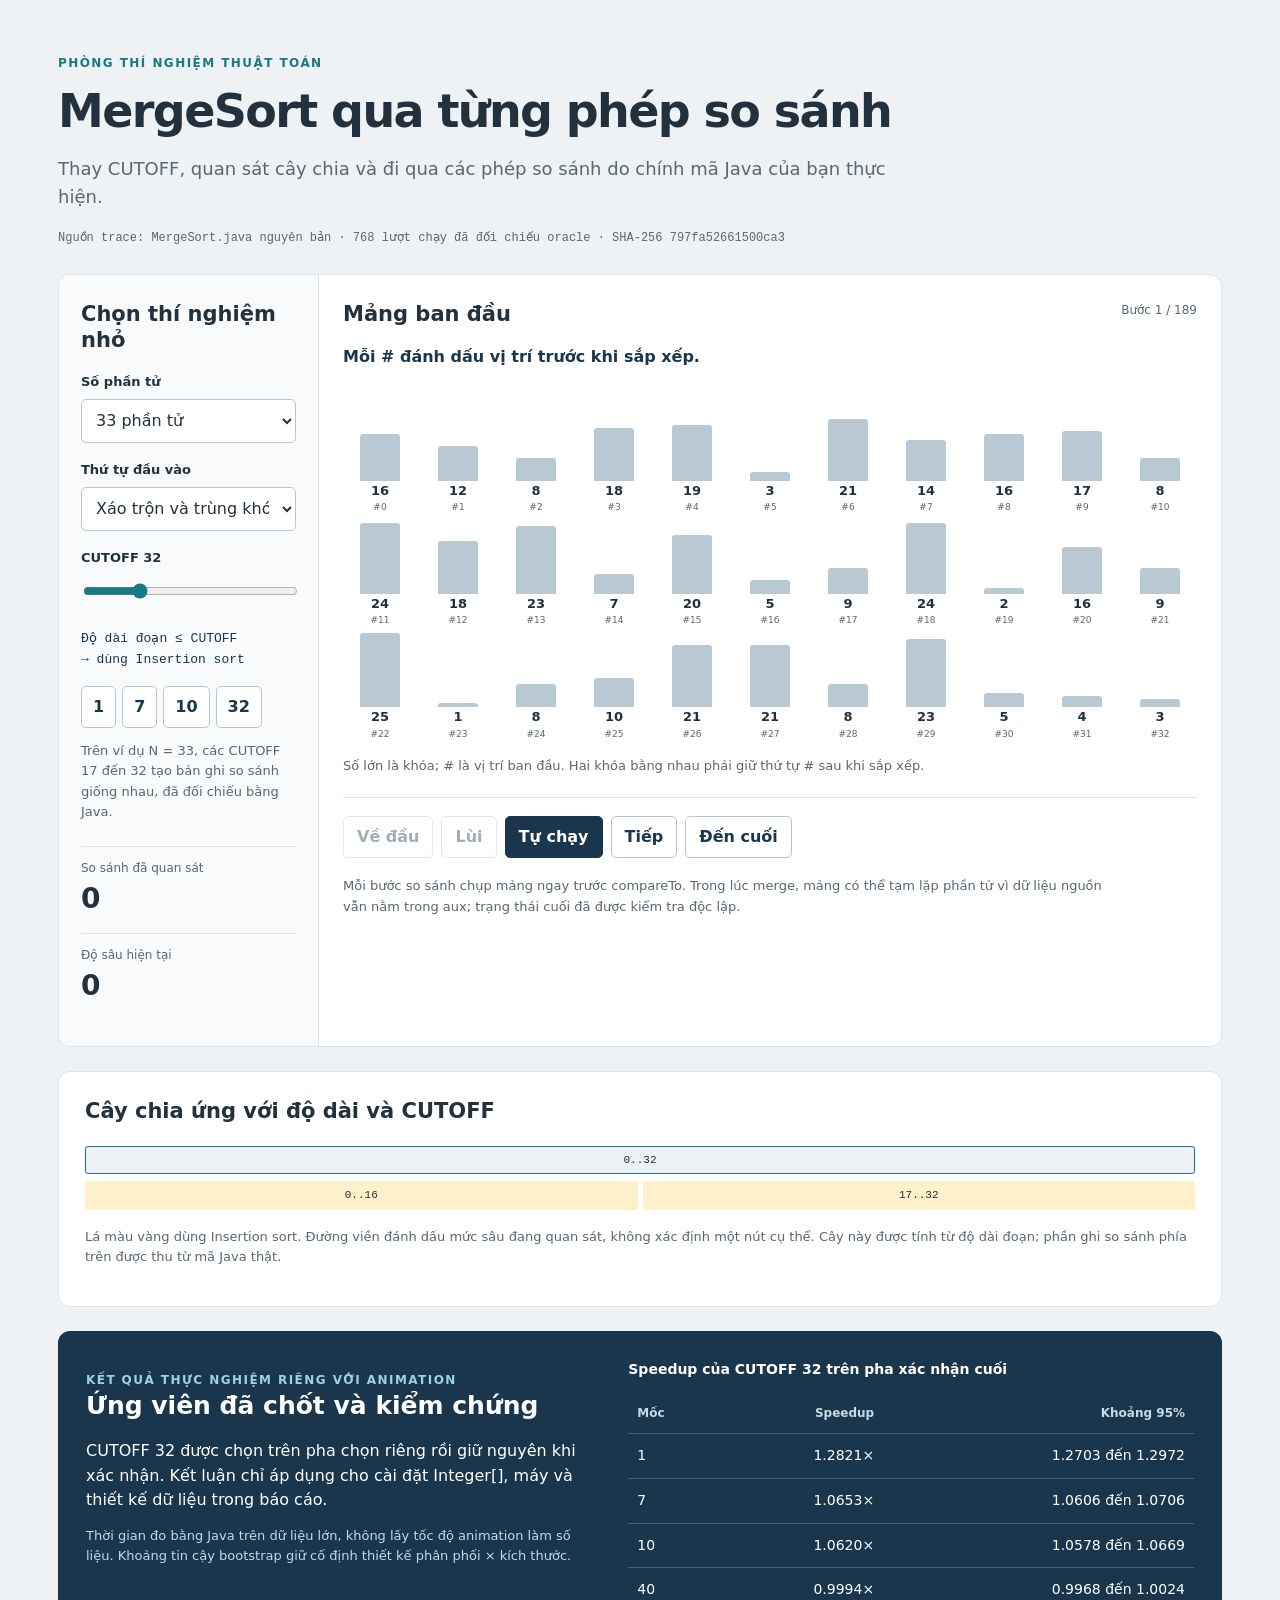
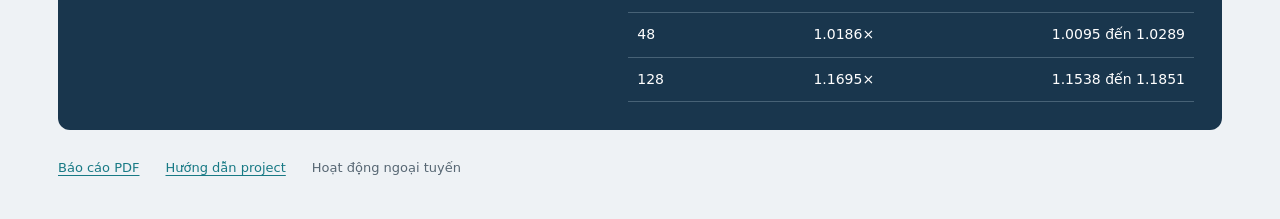
==== demo/index.html @ cd152ede "Submit MergeSort cutoff experiment" ====
<!DOCTYPE html>
<html lang="vi">
<head>
  <meta charset="utf-8">
  <meta name="viewport" content="width=device-width,initial-scale=1">
  <title>MergeSort qua từng phép so sánh</title>
  <link rel="stylesheet" href="style.css">
</head>
<body>
<main>
  <header class="masthead">
    <p class="overline">Phòng thí nghiệm thuật toán</p>
    <h1>MergeSort qua từng phép so sánh</h1>
    <p class="lead">Thay CUTOFF, quan sát cây chia và đi qua các phép so sánh do chính mã Java của bạn thực hiện.</p>
    <p class="source-line">Nguồn trace: MergeSort.java nguyên bản · 768 lượt chạy đã đối chiếu oracle · SHA-256 797fa52661500ca3</p>
  </header>
  <section class="workspace" aria-label="Thực hành thuật toán">
    <aside class="settings">
      <h2>Chọn thí nghiệm nhỏ</h2>
      <label for="size">Số phần tử</label>
      <select id="size"><option value="16">16 phần tử</option><option value="33">33 phần tử</option></select>
      <label for="family">Thứ tự đầu vào</label>
      <select id="family"><option value="mixed">Xáo trộn và trùng khóa</option><option value="ascending">Tăng dần</option><option value="descending">Giảm dần</option></select>
      <label for="threshold">CUTOFF <output id="threshold-label">10</output></label>
      <input id="threshold" type="range" min="1" max="128" step="1" value="10">
      <p class="equation">Độ dài đoạn ≤ CUTOFF<br>→ dùng Insertion sort</p>
      <div class="presets" aria-label="Các mốc đối chiếu">
        <button id="preset-one" type="button">1</button><button id="preset-seven" type="button">7</button><button id="preset-ten" type="button">10</button><button id="preset-result" type="button">32</button>
      </div>
      <p id="alias-note" class="explanation"></p>
      <dl class="counters"><div><dt>So sánh đã quan sát</dt><dd id="comparison-count">0</dd></div><div><dt>Độ sâu hiện tại</dt><dd id="current-depth">0</dd></div></dl>
    </aside>
    <div class="execution">
      <div class="heading-row"><h2 id="phase-name">Mảng ban đầu</h2><span id="step-label"></span></div>
      <p id="comparison-detail" class="comparison" aria-live="polite"></p>
      <div id="numbers" class="numbers" role="img" aria-label="Trạng thái mảng"></div>
      <p class="key-caption">Số lớn là khóa; # là vị trí ban đầu. Hai khóa bằng nhau phải giữ thứ tự # sau khi sắp xếp.</p>
      <nav class="transport" aria-label="Điều khiển các bước">
        <button id="restart" type="button">Về đầu</button><button id="previous" type="button">Lùi</button><button id="autoplay" type="button" class="accent">Tự chạy</button><button id="next" type="button">Tiếp</button><button id="finish" type="button">Đến cuối</button>
      </nav>
      <p class="recording-note">Mỗi bước so sánh chụp mảng ngay trước compareTo. Trong lúc merge, mảng có thể tạm lặp phần tử vì dữ liệu nguồn vẫn nằm trong aux; trạng thái cuối đã được kiểm tra độc lập.</p>
    </div>
  </section>
  <section class="tree-section" aria-labelledby="tree-title">
    <h2 id="tree-title">Cây chia ứng với độ dài và CUTOFF</h2>
    <div id="recursion-tree" class="recursion-tree"></div>
    <p class="explanation">Lá màu vàng dùng Insertion sort. Đường viền đánh dấu mức sâu đang quan sát, không xác định một nút cụ thể. Cây này được tính từ độ dài đoạn; phần ghi so sánh phía trên được thu từ mã Java thật.</p>
  </section>
  <section class="evidence" aria-labelledby="evidence-title">
    <div><p class="overline">Kết quả thực nghiệm riêng với animation</p><h2 id="evidence-title">Ứng viên đã chốt và kiểm chứng</h2><p>CUTOFF 32 được chọn trên pha chọn riêng rồi giữ nguyên khi xác nhận. Kết luận chỉ áp dụng cho cài đặt Integer[], máy và thiết kế dữ liệu trong báo cáo.</p><p class="explanation">Thời gian đo bằng Java trên dữ liệu lớn, không lấy tốc độ animation làm số liệu. Khoảng tin cậy bootstrap giữ cố định thiết kế phân phối × kích thước.</p></div>
    <div class="table-scroll"><table><caption>Speedup của CUTOFF 32 trên pha xác nhận cuối</caption><thead><tr><th>Mốc</th><th>Speedup</th><th>Khoảng 95%</th></tr></thead><tbody><tr><td>1</td><td>1.2821×</td><td>1.2703 đến 1.2972</td></tr><tr><td>7</td><td>1.0653×</td><td>1.0606 đến 1.0706</td></tr><tr><td>10</td><td>1.0620×</td><td>1.0578 đến 1.0669</td></tr><tr><td>40</td><td>0.9994×</td><td>0.9968 đến 1.0024</td></tr><tr><td>48</td><td>1.0186×</td><td>1.0095 đến 1.0289</td></tr><tr><td>128</td><td>1.1695×</td><td>1.1538 đến 1.1851</td></tr></tbody></table></div>
  </section>
  <footer><a href="../report/Cutoff_Study.pdf">Báo cáo PDF</a><a href="../README.md">Hướng dẫn project</a><span>Hoạt động ngoại tuyến</span></footer>
  <noscript>Demo cần JavaScript. Bạn vẫn có thể mở báo cáo PDF qua liên kết phía trên.</noscript>
</main>
<script id="comparison-corpus" type="application/json">{"source":"Unmodified MergeSort with logging Comparable values","cases":[{"id":"mixed-16","family":"mixed","size":16,"aliases":{"1":0,"2":1,"3":1,"4":2,"5":2,"6":2,"7":2,"8":3,"9":3,"10":3,"11":3,"12":3,"13":3,"14":3,"15":3,"16":4,"17":4,"18":4,"19":4,"20":4,"21":4,"22":4,"23":4,"24":4,"25":4,"26":4,"27":4,"28":4,"29":4,"30":4,"31":4,"32":4,"33":4,"34":4,"35":4,"36":4,"37":4,"38":4,"39":4,"40":4,"41":4,"42":4,"43":4,"44":4,"45":4,"46":4,"47":4,"48":4,"49":4,"50":4,"51":4,"52":4,"53":4,"54":4,"55":4,"56":4,"57":4,"58":4,"59":4,"60":4,"61":4,"62":4,"63":4,"64":4,"65":4,"66":4,"67":4,"68":4,"69":4,"70":4,"71":4,"72":4,"73":4,"74":4,"75":4,"76":4,"77":4,"78":4,"79":4,"80":4,"81":4,"82":4,"83":4,"84":4,"85":4,"86":4,"87":4,"88":4,"89":4,"90":4,"91":4,"92":4,"93":4,"94":4,"95":4,"96":4,"97":4,"98":4,"99":4,"100":4,"101":4,"102":4,"103":4,"104":4,"105":4,"106":4,"107":4,"108":4,"109":4,"110":4,"111":4,"112":4,"113":4,"114":4,"115":4,"116":4,"117":4,"118":4,"119":4,"120":4,"121":4,"122":4,"123":4,"124":4,"125":4,"126":4,"127":4,"128":4},"recordings":[[{"type":"initial","phase":"start","depth":0,"count":0,"array":[[25,0],[6,1],[24,2],[10,3],[10,4],[13,5],[3,6],[10,7],[5,8],[8,9],[11,10],[20,11],[16,12],[12,13],[23,14],[7,15]]},{"type":"comparison","phase":"merge","depth":3,"count":1,"left":[6,1],"right":[25,0],"outcome":-1,"array":[[25,0],[6,1],[24,2],[10,3],[10,4],[13,5],[3,6],[10,7],[5,8],[8,9],[11,10],[20,11],[16,12],[12,13],[23,14],[7,15]]},{"type":"comparison","phase":"merge","depth":3,"count":2,"left":[10,3],"right":[24,2],"outcome":-1,"array":[[6,1],[25,0],[24,2],[10,3],[10,4],[13,5],[3,6],[10,7],[5,8],[8,9],[11,10],[20,11],[16,12],[12,13],[23,14],[7,15]]},{"type":"comparison","phase":"merge","depth":2,"count":3,"left":[10,3],"right":[6,1],"outcome":1,"array":[[6,1],[25,0],[10,3],[24,2],[10,4],[13,5],[3,6],[10,7],[5,8],[8,9],[11,10],[20,11],[16,12],[12,13],[23,14],[7,15]]},{"type":"comparison","phase":"merge","depth":2,"count":4,"left":[10,3],"right":[25,0],"outcome":-1,"array":[[6,1],[25,0],[10,3],[24,2],[10,4],[13,5],[3,6],[10,7],[5,8],[8,9],[11,10],[20,11],[16,12],[12,13],[23,14],[7,15]]},{"type":"comparison","phase":"merge","depth":2,"count":5,"left":[24,2],"right":[25,0],"outcome":-1,"array":[[6,1],[10,3],[10,3],[24,2],[10,4],[13,5],[3,6],[10,7],[5,8],[8,9],[11,10],[20,11],[16,12],[12,13],[23,14],[7,15]]},{"type":"comparison","phase":"merge","depth":3,"count":6,"left":[13,5],"right":[10,4],"outcome":1,"array":[[6,1],[10,3],[24,2],[25,0],[10,4],[13,5],[3,6],[10,7],[5,8],[8,9],[11,10],[20,11],[16,12],[12,13],[23,14],[7,15]]},{"type":"comparison","phase":"merge","depth":3,"count":7,"left":[10,7],"right":[3,6],"outcome":1,"array":[[6,1],[10,3],[24,2],[25,0],[10,4],[13,5],[3,6],[10,7],[5,8],[8,9],[11,10],[20,11],[16,12],[12,13],[23,14],[7,15]]},{"type":"comparison","phase":"merge","depth":2,"count":8,"left":[3,6],"right":[10,4],"outcome":-1,"array":[[6,1],[10,3],[24,2],[25,0],[10,4],[13,5],[3,6],[10,7],[5,8],[8,9],[11,10],[20,11],[16,12],[12,13],[23,14],[7,15]]},{"type":"comparison","phase":"merge","depth":2,"count":9,"left":[10,7],"right":[10,4],"outcome":0,"array":[[6,1],[10,3],[24,2],[25,0],[3,6],[13,5],[3,6],[10,7],[5,8],[8,9],[11,10],[20,11],[16,12],[12,13],[23,14],[7,15]]},{"type":"comparison","phase":"merge","depth":2,"count":10,"left":[10,7],"right":[13,5],"outcome":-1,"array":[[6,1],[10,3],[24,2],[25,0],[3,6],[10,4],[3,6],[10,7],[5,8],[8,9],[11,10],[20,11],[16,12],[12,13],[23,14],[7,15]]},{"type":"comparison","phase":"merge","depth":1,"count":11,"left":[3,6],"right":[6,1],"outcome":-1,"array":[[6,1],[10,3],[24,2],[25,0],[3,6],[10,4],[10,7],[13,5],[5,8],[8,9],[11,10],[20,11],[16,12],[12,13],[23,14],[7,15]]},{"type":"comparison","phase":"merge","depth":1,"count":12,"left":[10,4],"right":[6,1],"outcome":1,"array":[[3,6],[10,3],[24,2],[25,0],[3,6],[10,4],[10,7],[13,5],[5,8],[8,9],[11,10],[20,11],[16,12],[12,13],[23,14],[7,15]]},{"type":"comparison","phase":"merge","depth":1,"count":13,"left":[10,4],"right":[10,3],"outcome":0,"array":[[3,6],[6,1],[24,2],[25,0],[3,6],[10,4],[10,7],[13,5],[5,8],[8,9],[11,10],[20,11],[16,12],[12,13],[23,14],[7,15]]},{"type":"comparison","phase":"merge","depth":1,"count":14,"left":[10,4],"right":[24,2],"outcome":-1,"array":[[3,6],[6,1],[10,3],[25,0],[3,6],[10,4],[10,7],[13,5],[5,8],[8,9],[11,10],[20,11],[16,12],[12,13],[23,14],[7,15]]},{"type":"comparison","phase":"merge","depth":1,"count":15,"left":[10,7],"right":[24,2],"outcome":-1,"array":[[3,6],[6,1],[10,3],[10,4],[3,6],[10,4],[10,7],[13,5],[5,8],[8,9],[11,10],[20,11],[16,12],[12,13],[23,14],[7,15]]},{"type":"comparison","phase":"merge","depth":1,"count":16,"left":[13,5],"right":[24,2],"outcome":-1,"array":[[3,6],[6,1],[10,3],[10,4],[10,7],[10,4],[10,7],[13,5],[5,8],[8,9],[11,10],[20,11],[16,12],[12,13],[23,14],[7,15]]},{"type":"comparison","phase":"merge","depth":3,"count":17,"left":[8,9],"right":[5,8],"outcome":1,"array":[[3,6],[6,1],[10,3],[10,4],[10,7],[13,5],[24,2],[25,0],[5,8],[8,9],[11,10],[20,11],[16,12],[12,13],[23,14],[7,15]]},{"type":"comparison","phase":"merge","depth":3,"count":18,"left":[20,11],"right":[11,10],"outcome":1,"array":[[3,6],[6,1],[10,3],[10,4],[10,7],[13,5],[24,2],[25,0],[5,8],[8,9],[11,10],[20,11],[16,12],[12,13],[23,14],[7,15]]},{"type":"comparison","phase":"merge","depth":2,"count":19,"left":[11,10],"right":[5,8],"outcome":1,"array":[[3,6],[6,1],[10,3],[10,4],[10,7],[13,5],[24,2],[25,0],[5,8],[8,9],[11,10],[20,11],[16,12],[12,13],[23,14],[7,15]]},{"type":"comparison","phase":"merge","depth":2,"count":20,"left":[11,10],"right":[8,9],"outcome":1,"array":[[3,6],[6,1],[10,3],[10,4],[10,7],[13,5],[24,2],[25,0],[5,8],[8,9],[11,10],[20,11],[16,12],[12,13],[23,14],[7,15]]},{"type":"comparison","phase":"merge","depth":3,"count":21,"left":[12,13],"right":[16,12],"outcome":-1,"array":[[3,6],[6,1],[10,3],[10,4],[10,7],[13,5],[24,2],[25,0],[5,8],[8,9],[11,10],[20,11],[16,12],[12,13],[23,14],[7,15]]},{"type":"comparison","phase":"merge","depth":3,"count":22,"left":[7,15],"right":[23,14],"outcome":-1,"array":[[3,6],[6,1],[10,3],[10,4],[10,7],[13,5],[24,2],[25,0],[5,8],[8,9],[11,10],[20,11],[12,13],[16,12],[23,14],[7,15]]},{"type":"comparison","phase":"merge","depth":2,"count":23,"left":[7,15],"right":[12,13],"outcome":-1,"array":[[3,6],[6,1],[10,3],[10,4],[10,7],[13,5],[24,2],[25,0],[5,8],[8,9],[11,10],[20,11],[12,13],[16,12],[7,15],[23,14]]},{"type":"comparison","phase":"merge","depth":2,"count":24,"left":[23,14],"right":[12,13],"outcome":1,"array":[[3,6],[6,1],[10,3],[10,4],[10,7],[13,5],[24,2],[25,0],[5,8],[8,9],[11,10],[20,11],[7,15],[16,12],[7,15],[23,14]]},{"type":"comparison","phase":"merge","depth":2,"count":25,"left":[23,14],"right":[16,12],"outcome":1,"array":[[3,6],[6,1],[10,3],[10,4],[10,7],[13,5],[24,2],[25,0],[5,8],[8,9],[11,10],[20,11],[7,15],[12,13],[7,15],[23,14]]},{"type":"comparison","phase":"merge","depth":1,"count":26,"left":[7,15],"right":[5,8],"outcome":1,"array":[[3,6],[6,1],[10,3],[10,4],[10,7],[13,5],[24,2],[25,0],[5,8],[8,9],[11,10],[20,11],[7,15],[12,13],[16,12],[23,14]]},{"type":"comparison","phase":"merge","depth":1,"count":27,"left":[7,15],"right":[8,9],"outcome":-1,"array":[[3,6],[6,1],[10,3],[10,4],[10,7],[13,5],[24,2],[25,0],[5,8],[8,9],[11,10],[20,11],[7,15],[12,13],[16,12],[23,14]]},{"type":"comparison","phase":"merge","depth":1,"count":28,"left":[12,13],"right":[8,9],"outcome":1,"array":[[3,6],[6,1],[10,3],[10,4],[10,7],[13,5],[24,2],[25,0],[5,8],[7,15],[11,10],[20,11],[7,15],[12,13],[16,12],[23,14]]},{"type":"comparison","phase":"merge","depth":1,"count":29,"left":[12,13],"right":[11,10],"outcome":1,"array":[[3,6],[6,1],[10,3],[10,4],[10,7],[13,5],[24,2],[25,0],[5,8],[7,15],[8,9],[20,11],[7,15],[12,13],[16,12],[23,14]]},{"type":"comparison","phase":"merge","depth":1,"count":30,"left":[12,13],"right":[20,11],"outcome":-1,"array":[[3,6],[6,1],[10,3],[10,4],[10,7],[13,5],[24,2],[25,0],[5,8],[7,15],[8,9],[11,10],[7,15],[12,13],[16,12],[23,14]]},{"type":"comparison","phase":"merge","depth":1,"count":31,"left":[16,12],"right":[20,11],"outcome":-1,"array":[[3,6],[6,1],[10,3],[10,4],[10,7],[13,5],[24,2],[25,0],[5,8],[7,15],[8,9],[11,10],[12,13],[12,13],[16,12],[23,14]]},{"type":"comparison","phase":"merge","depth":1,"count":32,"left":[23,14],"right":[20,11],"outcome":1,"array":[[3,6],[6,1],[10,3],[10,4],[10,7],[13,5],[24,2],[25,0],[5,8],[7,15],[8,9],[11,10],[12,13],[16,12],[16,12],[23,14]]},{"type":"comparison","phase":"merge","depth":0,"count":33,"left":[5,8],"right":[3,6],"outcome":1,"array":[[3,6],[6,1],[10,3],[10,4],[10,7],[13,5],[24,2],[25,0],[5,8],[7,15],[8,9],[11,10],[12,13],[16,12],[20,11],[23,14]]},{"type":"comparison","phase":"merge","depth":0,"count":34,"left":[5,8],"right":[6,1],"outcome":-1,"array":[[3,6],[6,1],[10,3],[10,4],[10,7],[13,5],[24,2],[25,0],[5,8],[7,15],[8,9],[11,10],[12,13],[16,12],[20,11],[23,14]]},{"type":"comparison","phase":"merge","depth":0,"count":35,"left":[7,15],"right":[6,1],"outcome":1,"array":[[3,6],[5,8],[10,3],[10,4],[10,7],[13,5],[24,2],[25,0],[5,8],[7,15],[8,9],[11,10],[12,13],[16,12],[20,11],[23,14]]},{"type":"comparison","phase":"merge","depth":0,"count":36,"left":[7,15],"right":[10,3],"outcome":-1,"array":[[3,6],[5,8],[6,1],[10,4],[10,7],[13,5],[24,2],[25,0],[5,8],[7,15],[8,9],[11,10],[12,13],[16,12],[20,11],[23,14]]},{"type":"comparison","phase":"merge","depth":0,"count":37,"left":[8,9],"right":[10,3],"outcome":-1,"array":[[3,6],[5,8],[6,1],[7,15],[10,7],[13,5],[24,2],[25,0],[5,8],[7,15],[8,9],[11,10],[12,13],[16,12],[20,11],[23,14]]},{"type":"comparison","phase":"merge","depth":0,"count":38,"left":[11,10],"right":[10,3],"outcome":1,"array":[[3,6],[5,8],[6,1],[7,15],[8,9],[13,5],[24,2],[25,0],[5,8],[7,15],[8,9],[11,10],[12,13],[16,12],[20,11],[23,14]]},{"type":"comparison","phase":"merge","depth":0,"count":39,"left":[11,10],"right":[10,4],"outcome":1,"array":[[3,6],[5,8],[6,1],[7,15],[8,9],[10,3],[24,2],[25,0],[5,8],[7,15],[8,9],[11,10],[12,13],[16,12],[20,11],[23,14]]},{"type":"comparison","phase":"merge","depth":0,"count":40,"left":[11,10],"right":[10,7],"outcome":1,"array":[[3,6],[5,8],[6,1],[7,15],[8,9],[10,3],[10,4],[25,0],[5,8],[7,15],[8,9],[11,10],[12,13],[16,12],[20,11],[23,14]]},{"type":"comparison","phase":"merge","depth":0,"count":41,"left":[11,10],"right":[13,5],"outcome":-1,"array":[[3,6],[5,8],[6,1],[7,15],[8,9],[10,3],[10,4],[10,7],[5,8],[7,15],[8,9],[11,10],[12,13],[16,12],[20,11],[23,14]]},{"type":"comparison","phase":"merge","depth":0,"count":42,"left":[12,13],"right":[13,5],"outcome":-1,"array":[[3,6],[5,8],[6,1],[7,15],[8,9],[10,3],[10,4],[10,7],[11,10],[7,15],[8,9],[11,10],[12,13],[16,12],[20,11],[23,14]]},{"type":"comparison","phase":"merge","depth":0,"count":43,"left":[16,12],"right":[13,5],"outcome":1,"array":[[3,6],[5,8],[6,1],[7,15],[8,9],[10,3],[10,4],[10,7],[11,10],[12,13],[8,9],[11,10],[12,13],[16,12],[20,11],[23,14]]},{"type":"comparison","phase":"merge","depth":0,"count":44,"left":[16,12],"right":[24,2],"outcome":-1,"array":[[3,6],[5,8],[6,1],[7,15],[8,9],[10,3],[10,4],[10,7],[11,10],[12,13],[13,5],[11,10],[12,13],[16,12],[20,11],[23,14]]},{"type":"comparison","phase":"merge","depth":0,"count":45,"left":[20,11],"right":[24,2],"outcome":-1,"array":[[3,6],[5,8],[6,1],[7,15],[8,9],[10,3],[10,4],[10,7],[11,10],[12,13],[13,5],[16,12],[12,13],[16,12],[20,11],[23,14]]},{"type":"comparison","phase":"merge","depth":0,"count":46,"left":[23,14],"right":[24,2],"outcome":-1,"array":[[3,6],[5,8],[6,1],[7,15],[8,9],[10,3],[10,4],[10,7],[11,10],[12,13],[13,5],[16,12],[20,11],[16,12],[20,11],[23,14]]},{"type":"complete","phase":"done","depth":0,"count":46,"array":[[3,6],[5,8],[6,1],[7,15],[8,9],[10,3],[10,4],[10,7],[11,10],[12,13],[13,5],[16,12],[20,11],[23,14],[24,2],[25,0]]}],[{"type":"initial","phase":"start","depth":0,"count":0,"array":[[25,0],[6,1],[24,2],[10,3],[10,4],[13,5],[3,6],[10,7],[5,8],[8,9],[11,10],[20,11],[16,12],[12,13],[23,14],[7,15]]},{"type":"comparison","phase":"insert","depth":3,"count":1,"left":[6,1],"right":[25,0],"outcome":-1,"array":[[25,0],[6,1],[24,2],[10,3],[10,4],[13,5],[3,6],[10,7],[5,8],[8,9],[11,10],[20,11],[16,12],[12,13],[23,14],[7,15]]},{"type":"comparison","phase":"insert","depth":3,"count":2,"left":[10,3],"right":[24,2],"outcome":-1,"array":[[6,1],[25,0],[24,2],[10,3],[10,4],[13,5],[3,6],[10,7],[5,8],[8,9],[11,10],[20,11],[16,12],[12,13],[23,14],[7,15]]},{"type":"comparison","phase":"merge","depth":2,"count":3,"left":[10,3],"right":[6,1],"outcome":1,"array":[[6,1],[25,0],[10,3],[24,2],[10,4],[13,5],[3,6],[10,7],[5,8],[8,9],[11,10],[20,11],[16,12],[12,13],[23,14],[7,15]]},{"type":"comparison","phase":"merge","depth":2,"count":4,"left":[10,3],"right":[25,0],"outcome":-1,"array":[[6,1],[25,0],[10,3],[24,2],[10,4],[13,5],[3,6],[10,7],[5,8],[8,9],[11,10],[20,11],[16,12],[12,13],[23,14],[7,15]]},{"type":"comparison","phase":"merge","depth":2,"count":5,"left":[24,2],"right":[25,0],"outcome":-1,"array":[[6,1],[10,3],[10,3],[24,2],[10,4],[13,5],[3,6],[10,7],[5,8],[8,9],[11,10],[20,11],[16,12],[12,13],[23,14],[7,15]]},{"type":"comparison","phase":"insert","depth":3,"count":6,"left":[13,5],"right":[10,4],"outcome":1,"array":[[6,1],[10,3],[24,2],[25,0],[10,4],[13,5],[3,6],[10,7],[5,8],[8,9],[11,10],[20,11],[16,12],[12,13],[23,14],[7,15]]},{"type":"comparison","phase":"insert","depth":3,"count":7,"left":[10,7],"right":[3,6],"outcome":1,"array":[[6,1],[10,3],[24,2],[25,0],[10,4],[13,5],[3,6],[10,7],[5,8],[8,9],[11,10],[20,11],[16,12],[12,13],[23,14],[7,15]]},{"type":"comparison","phase":"merge","depth":2,"count":8,"left":[3,6],"right":[10,4],"outcome":-1,"array":[[6,1],[10,3],[24,2],[25,0],[10,4],[13,5],[3,6],[10,7],[5,8],[8,9],[11,10],[20,11],[16,12],[12,13],[23,14],[7,15]]},{"type":"comparison","phase":"merge","depth":2,"count":9,"left":[10,7],"right":[10,4],"outcome":0,"array":[[6,1],[10,3],[24,2],[25,0],[3,6],[13,5],[3,6],[10,7],[5,8],[8,9],[11,10],[20,11],[16,12],[12,13],[23,14],[7,15]]},{"type":"comparison","phase":"merge","depth":2,"count":10,"left":[10,7],"right":[13,5],"outcome":-1,"array":[[6,1],[10,3],[24,2],[25,0],[3,6],[10,4],[3,6],[10,7],[5,8],[8,9],[11,10],[20,11],[16,12],[12,13],[23,14],[7,15]]},{"type":"comparison","phase":"merge","depth":1,"count":11,"left":[3,6],"right":[6,1],"outcome":-1,"array":[[6,1],[10,3],[24,2],[25,0],[3,6],[10,4],[10,7],[13,5],[5,8],[8,9],[11,10],[20,11],[16,12],[12,13],[23,14],[7,15]]},{"type":"comparison","phase":"merge","depth":1,"count":12,"left":[10,4],"right":[6,1],"outcome":1,"array":[[3,6],[10,3],[24,2],[25,0],[3,6],[10,4],[10,7],[13,5],[5,8],[8,9],[11,10],[20,11],[16,12],[12,13],[23,14],[7,15]]},{"type":"comparison","phase":"merge","depth":1,"count":13,"left":[10,4],"right":[10,3],"outcome":0,"array":[[3,6],[6,1],[24,2],[25,0],[3,6],[10,4],[10,7],[13,5],[5,8],[8,9],[11,10],[20,11],[16,12],[12,13],[23,14],[7,15]]},{"type":"comparison","phase":"merge","depth":1,"count":14,"left":[10,4],"right":[24,2],"outcome":-1,"array":[[3,6],[6,1],[10,3],[25,0],[3,6],[10,4],[10,7],[13,5],[5,8],[8,9],[11,10],[20,11],[16,12],[12,13],[23,14],[7,15]]},{"type":"comparison","phase":"merge","depth":1,"count":15,"left":[10,7],"right":[24,2],"outcome":-1,"array":[[3,6],[6,1],[10,3],[10,4],[3,6],[10,4],[10,7],[13,5],[5,8],[8,9],[11,10],[20,11],[16,12],[12,13],[23,14],[7,15]]},{"type":"comparison","phase":"merge","depth":1,"count":16,"left":[13,5],"right":[24,2],"outcome":-1,"array":[[3,6],[6,1],[10,3],[10,4],[10,7],[10,4],[10,7],[13,5],[5,8],[8,9],[11,10],[20,11],[16,12],[12,13],[23,14],[7,15]]},{"type":"comparison","phase":"insert","depth":3,"count":17,"left":[8,9],"right":[5,8],"outcome":1,"array":[[3,6],[6,1],[10,3],[10,4],[10,7],[13,5],[24,2],[25,0],[5,8],[8,9],[11,10],[20,11],[16,12],[12,13],[23,14],[7,15]]},{"type":"comparison","phase":"insert","depth":3,"count":18,"left":[20,11],"right":[11,10],"outcome":1,"array":[[3,6],[6,1],[10,3],[10,4],[10,7],[13,5],[24,2],[25,0],[5,8],[8,9],[11,10],[20,11],[16,12],[12,13],[23,14],[7,15]]},{"type":"comparison","phase":"merge","depth":2,"count":19,"left":[11,10],"right":[5,8],"outcome":1,"array":[[3,6],[6,1],[10,3],[10,4],[10,7],[13,5],[24,2],[25,0],[5,8],[8,9],[11,10],[20,11],[16,12],[12,13],[23,14],[7,15]]},{"type":"comparison","phase":"merge","depth":2,"count":20,"left":[11,10],"right":[8,9],"outcome":1,"array":[[3,6],[6,1],[10,3],[10,4],[10,7],[13,5],[24,2],[25,0],[5,8],[8,9],[11,10],[20,11],[16,12],[12,13],[23,14],[7,15]]},{"type":"comparison","phase":"insert","depth":3,"count":21,"left":[12,13],"right":[16,12],"outcome":-1,"array":[[3,6],[6,1],[10,3],[10,4],[10,7],[13,5],[24,2],[25,0],[5,8],[8,9],[11,10],[20,11],[16,12],[12,13],[23,14],[7,15]]},{"type":"comparison","phase":"insert","depth":3,"count":22,"left":[7,15],"right":[23,14],"outcome":-1,"array":[[3,6],[6,1],[10,3],[10,4],[10,7],[13,5],[24,2],[25,0],[5,8],[8,9],[11,10],[20,11],[12,13],[16,12],[23,14],[7,15]]},{"type":"comparison","phase":"merge","depth":2,"count":23,"left":[7,15],"right":[12,13],"outcome":-1,"array":[[3,6],[6,1],[10,3],[10,4],[10,7],[13,5],[24,2],[25,0],[5,8],[8,9],[11,10],[20,11],[12,13],[16,12],[7,15],[23,14]]},{"type":"comparison","phase":"merge","depth":2,"count":24,"left":[23,14],"right":[12,13],"outcome":1,"array":[[3,6],[6,1],[10,3],[10,4],[10,7],[13,5],[24,2],[25,0],[5,8],[8,9],[11,10],[20,11],[7,15],[16,12],[7,15],[23,14]]},{"type":"comparison","phase":"merge","depth":2,"count":25,"left":[23,14],"right":[16,12],"outcome":1,"array":[[3,6],[6,1],[10,3],[10,4],[10,7],[13,5],[24,2],[25,0],[5,8],[8,9],[11,10],[20,11],[7,15],[12,13],[7,15],[23,14]]},{"type":"comparison","phase":"merge","depth":1,"count":26,"left":[7,15],"right":[5,8],"outcome":1,"array":[[3,6],[6,1],[10,3],[10,4],[10,7],[13,5],[24,2],[25,0],[5,8],[8,9],[11,10],[20,11],[7,15],[12,13],[16,12],[23,14]]},{"type":"comparison","phase":"merge","depth":1,"count":27,"left":[7,15],"right":[8,9],"outcome":-1,"array":[[3,6],[6,1],[10,3],[10,4],[10,7],[13,5],[24,2],[25,0],[5,8],[8,9],[11,10],[20,11],[7,15],[12,13],[16,12],[23,14]]},{"type":"comparison","phase":"merge","depth":1,"count":28,"left":[12,13],"right":[8,9],"outcome":1,"array":[[3,6],[6,1],[10,3],[10,4],[10,7],[13,5],[24,2],[25,0],[5,8],[7,15],[11,10],[20,11],[7,15],[12,13],[16,12],[23,14]]},{"type":"comparison","phase":"merge","depth":1,"count":29,"left":[12,13],"right":[11,10],"outcome":1,"array":[[3,6],[6,1],[10,3],[10,4],[10,7],[13,5],[24,2],[25,0],[5,8],[7,15],[8,9],[20,11],[7,15],[12,13],[16,12],[23,14]]},{"type":"comparison","phase":"merge","depth":1,"count":30,"left":[12,13],"right":[20,11],"outcome":-1,"array":[[3,6],[6,1],[10,3],[10,4],[10,7],[13,5],[24,2],[25,0],[5,8],[7,15],[8,9],[11,10],[7,15],[12,13],[16,12],[23,14]]},{"type":"comparison","phase":"merge","depth":1,"count":31,"left":[16,12],"right":[20,11],"outcome":-1,"array":[[3,6],[6,1],[10,3],[10,4],[10,7],[13,5],[24,2],[25,0],[5,8],[7,15],[8,9],[11,10],[12,13],[12,13],[16,12],[23,14]]},{"type":"comparison","phase":"merge","depth":1,"count":32,"left":[23,14],"right":[20,11],"outcome":1,"array":[[3,6],[6,1],[10,3],[10,4],[10,7],[13,5],[24,2],[25,0],[5,8],[7,15],[8,9],[11,10],[12,13],[16,12],[16,12],[23,14]]},{"type":"comparison","phase":"merge","depth":0,"count":33,"left":[5,8],"right":[3,6],"outcome":1,"array":[[3,6],[6,1],[10,3],[10,4],[10,7],[13,5],[24,2],[25,0],[5,8],[7,15],[8,9],[11,10],[12,13],[16,12],[20,11],[23,14]]},{"type":"comparison","phase":"merge","depth":0,"count":34,"left":[5,8],"right":[6,1],"outcome":-1,"array":[[3,6],[6,1],[10,3],[10,4],[10,7],[13,5],[24,2],[25,0],[5,8],[7,15],[8,9],[11,10],[12,13],[16,12],[20,11],[23,14]]},{"type":"comparison","phase":"merge","depth":0,"count":35,"left":[7,15],"right":[6,1],"outcome":1,"array":[[3,6],[5,8],[10,3],[10,4],[10,7],[13,5],[24,2],[25,0],[5,8],[7,15],[8,9],[11,10],[12,13],[16,12],[20,11],[23,14]]},{"type":"comparison","phase":"merge","depth":0,"count":36,"left":[7,15],"right":[10,3],"outcome":-1,"array":[[3,6],[5,8],[6,1],[10,4],[10,7],[13,5],[24,2],[25,0],[5,8],[7,15],[8,9],[11,10],[12,13],[16,12],[20,11],[23,14]]},{"type":"comparison","phase":"merge","depth":0,"count":37,"left":[8,9],"right":[10,3],"outcome":-1,"array":[[3,6],[5,8],[6,1],[7,15],[10,7],[13,5],[24,2],[25,0],[5,8],[7,15],[8,9],[11,10],[12,13],[16,12],[20,11],[23,14]]},{"type":"comparison","phase":"merge","depth":0,"count":38,"left":[11,10],"right":[10,3],"outcome":1,"array":[[3,6],[5,8],[6,1],[7,15],[8,9],[13,5],[24,2],[25,0],[5,8],[7,15],[8,9],[11,10],[12,13],[16,12],[20,11],[23,14]]},{"type":"comparison","phase":"merge","depth":0,"count":39,"left":[11,10],"right":[10,4],"outcome":1,"array":[[3,6],[5,8],[6,1],[7,15],[8,9],[10,3],[24,2],[25,0],[5,8],[7,15],[8,9],[11,10],[12,13],[16,12],[20,11],[23,14]]},{"type":"comparison","phase":"merge","depth":0,"count":40,"left":[11,10],"right":[10,7],"outcome":1,"array":[[3,6],[5,8],[6,1],[7,15],[8,9],[10,3],[10,4],[25,0],[5,8],[7,15],[8,9],[11,10],[12,13],[16,12],[20,11],[23,14]]},{"type":"comparison","phase":"merge","depth":0,"count":41,"left":[11,10],"right":[13,5],"outcome":-1,"array":[[3,6],[5,8],[6,1],[7,15],[8,9],[10,3],[10,4],[10,7],[5,8],[7,15],[8,9],[11,10],[12,13],[16,12],[20,11],[23,14]]},{"type":"comparison","phase":"merge","depth":0,"count":42,"left":[12,13],"right":[13,5],"outcome":-1,"array":[[3,6],[5,8],[6,1],[7,15],[8,9],[10,3],[10,4],[10,7],[11,10],[7,15],[8,9],[11,10],[12,13],[16,12],[20,11],[23,14]]},{"type":"comparison","phase":"merge","depth":0,"count":43,"left":[16,12],"right":[13,5],"outcome":1,"array":[[3,6],[5,8],[6,1],[7,15],[8,9],[10,3],[10,4],[10,7],[11,10],[12,13],[8,9],[11,10],[12,13],[16,12],[20,11],[23,14]]},{"type":"comparison","phase":"merge","depth":0,"count":44,"left":[16,12],"right":[24,2],"outcome":-1,"array":[[3,6],[5,8],[6,1],[7,15],[8,9],[10,3],[10,4],[10,7],[11,10],[12,13],[13,5],[11,10],[12,13],[16,12],[20,11],[23,14]]},{"type":"comparison","phase":"merge","depth":0,"count":45,"left":[20,11],"right":[24,2],"outcome":-1,"array":[[3,6],[5,8],[6,1],[7,15],[8,9],[10,3],[10,4],[10,7],[11,10],[12,13],[13,5],[16,12],[12,13],[16,12],[20,11],[23,14]]},{"type":"comparison","phase":"merge","depth":0,"count":46,"left":[23,14],"right":[24,2],"outcome":-1,"array":[[3,6],[5,8],[6,1],[7,15],[8,9],[10,3],[10,4],[10,7],[11,10],[12,13],[13,5],[16,12],[20,11],[16,12],[20,11],[23,14]]},{"type":"complete","phase":"done","depth":0,"count":46,"array":[[3,6],[5,8],[6,1],[7,15],[8,9],[10,3],[10,4],[10,7],[11,10],[12,13],[13,5],[16,12],[20,11],[23,14],[24,2],[25,0]]}],[{"type":"initial","phase":"start","depth":0,"count":0,"array":[[25,0],[6,1],[24,2],[10,3],[10,4],[13,5],[3,6],[10,7],[5,8],[8,9],[11,10],[20,11],[16,12],[12,13],[23,14],[7,15]]},{"type":"comparison","phase":"insert","depth":2,"count":1,"left":[6,1],"right":[25,0],"outcome":-1,"array":[[25,0],[6,1],[24,2],[10,3],[10,4],[13,5],[3,6],[10,7],[5,8],[8,9],[11,10],[20,11],[16,12],[12,13],[23,14],[7,15]]},{"type":"comparison","phase":"insert","depth":2,"count":2,"left":[24,2],"right":[25,0],"outcome":-1,"array":[[6,1],[25,0],[24,2],[10,3],[10,4],[13,5],[3,6],[10,7],[5,8],[8,9],[11,10],[20,11],[16,12],[12,13],[23,14],[7,15]]},{"type":"comparison","phase":"insert","depth":2,"count":3,"left":[24,2],"right":[6,1],"outcome":1,"array":[[6,1],[24,2],[25,0],[10,3],[10,4],[13,5],[3,6],[10,7],[5,8],[8,9],[11,10],[20,11],[16,12],[12,13],[23,14],[7,15]]},{"type":"comparison","phase":"insert","depth":2,"count":4,"left":[10,3],"right":[25,0],"outcome":-1,"array":[[6,1],[24,2],[25,0],[10,3],[10,4],[13,5],[3,6],[10,7],[5,8],[8,9],[11,10],[20,11],[16,12],[12,13],[23,14],[7,15]]},{"type":"comparison","phase":"insert","depth":2,"count":5,"left":[10,3],"right":[24,2],"outcome":-1,"array":[[6,1],[24,2],[10,3],[25,0],[10,4],[13,5],[3,6],[10,7],[5,8],[8,9],[11,10],[20,11],[16,12],[12,13],[23,14],[7,15]]},{"type":"comparison","phase":"insert","depth":2,"count":6,"left":[10,3],"right":[6,1],"outcome":1,"array":[[6,1],[10,3],[24,2],[25,0],[10,4],[13,5],[3,6],[10,7],[5,8],[8,9],[11,10],[20,11],[16,12],[12,13],[23,14],[7,15]]},{"type":"comparison","phase":"insert","depth":2,"count":7,"left":[13,5],"right":[10,4],"outcome":1,"array":[[6,1],[10,3],[24,2],[25,0],[10,4],[13,5],[3,6],[10,7],[5,8],[8,9],[11,10],[20,11],[16,12],[12,13],[23,14],[7,15]]},{"type":"comparison","phase":"insert","depth":2,"count":8,"left":[3,6],"right":[13,5],"outcome":-1,"array":[[6,1],[10,3],[24,2],[25,0],[10,4],[13,5],[3,6],[10,7],[5,8],[8,9],[11,10],[20,11],[16,12],[12,13],[23,14],[7,15]]},{"type":"comparison","phase":"insert","depth":2,"count":9,"left":[3,6],"right":[10,4],"outcome":-1,"array":[[6,1],[10,3],[24,2],[25,0],[10,4],[3,6],[13,5],[10,7],[5,8],[8,9],[11,10],[20,11],[16,12],[12,13],[23,14],[7,15]]},{"type":"comparison","phase":"insert","depth":2,"count":10,"left":[10,7],"right":[13,5],"outcome":-1,"array":[[6,1],[10,3],[24,2],[25,0],[3,6],[10,4],[13,5],[10,7],[5,8],[8,9],[11,10],[20,11],[16,12],[12,13],[23,14],[7,15]]},{"type":"comparison","phase":"insert","depth":2,"count":11,"left":[10,7],"right":[10,4],"outcome":0,"array":[[6,1],[10,3],[24,2],[25,0],[3,6],[10,4],[10,7],[13,5],[5,8],[8,9],[11,10],[20,11],[16,12],[12,13],[23,14],[7,15]]},{"type":"comparison","phase":"merge","depth":1,"count":12,"left":[3,6],"right":[6,1],"outcome":-1,"array":[[6,1],[10,3],[24,2],[25,0],[3,6],[10,4],[10,7],[13,5],[5,8],[8,9],[11,10],[20,11],[16,12],[12,13],[23,14],[7,15]]},{"type":"comparison","phase":"merge","depth":1,"count":13,"left":[10,4],"right":[6,1],"outcome":1,"array":[[3,6],[10,3],[24,2],[25,0],[3,6],[10,4],[10,7],[13,5],[5,8],[8,9],[11,10],[20,11],[16,12],[12,13],[23,14],[7,15]]},{"type":"comparison","phase":"merge","depth":1,"count":14,"left":[10,4],"right":[10,3],"outcome":0,"array":[[3,6],[6,1],[24,2],[25,0],[3,6],[10,4],[10,7],[13,5],[5,8],[8,9],[11,10],[20,11],[16,12],[12,13],[23,14],[7,15]]},{"type":"comparison","phase":"merge","depth":1,"count":15,"left":[10,4],"right":[24,2],"outcome":-1,"array":[[3,6],[6,1],[10,3],[25,0],[3,6],[10,4],[10,7],[13,5],[5,8],[8,9],[11,10],[20,11],[16,12],[12,13],[23,14],[7,15]]},{"type":"comparison","phase":"merge","depth":1,"count":16,"left":[10,7],"right":[24,2],"outcome":-1,"array":[[3,6],[6,1],[10,3],[10,4],[3,6],[10,4],[10,7],[13,5],[5,8],[8,9],[11,10],[20,11],[16,12],[12,13],[23,14],[7,15]]},{"type":"comparison","phase":"merge","depth":1,"count":17,"left":[13,5],"right":[24,2],"outcome":-1,"array":[[3,6],[6,1],[10,3],[10,4],[10,7],[10,4],[10,7],[13,5],[5,8],[8,9],[11,10],[20,11],[16,12],[12,13],[23,14],[7,15]]},{"type":"comparison","phase":"insert","depth":2,"count":18,"left":[8,9],"right":[5,8],"outcome":1,"array":[[3,6],[6,1],[10,3],[10,4],[10,7],[13,5],[24,2],[25,0],[5,8],[8,9],[11,10],[20,11],[16,12],[12,13],[23,14],[7,15]]},{"type":"comparison","phase":"insert","depth":2,"count":19,"left":[11,10],"right":[8,9],"outcome":1,"array":[[3,6],[6,1],[10,3],[10,4],[10,7],[13,5],[24,2],[25,0],[5,8],[8,9],[11,10],[20,11],[16,12],[12,13],[23,14],[7,15]]},{"type":"comparison","phase":"insert","depth":2,"count":20,"left":[20,11],"right":[11,10],"outcome":1,"array":[[3,6],[6,1],[10,3],[10,4],[10,7],[13,5],[24,2],[25,0],[5,8],[8,9],[11,10],[20,11],[16,12],[12,13],[23,14],[7,15]]},{"type":"comparison","phase":"insert","depth":2,"count":21,"left":[12,13],"right":[16,12],"outcome":-1,"array":[[3,6],[6,1],[10,3],[10,4],[10,7],[13,5],[24,2],[25,0],[5,8],[8,9],[11,10],[20,11],[16,12],[12,13],[23,14],[7,15]]},{"type":"comparison","phase":"insert","depth":2,"count":22,"left":[23,14],"right":[16,12],"outcome":1,"array":[[3,6],[6,1],[10,3],[10,4],[10,7],[13,5],[24,2],[25,0],[5,8],[8,9],[11,10],[20,11],[12,13],[16,12],[23,14],[7,15]]},{"type":"comparison","phase":"insert","depth":2,"count":23,"left":[7,15],"right":[23,14],"outcome":-1,"array":[[3,6],[6,1],[10,3],[10,4],[10,7],[13,5],[24,2],[25,0],[5,8],[8,9],[11,10],[20,11],[12,13],[16,12],[23,14],[7,15]]},{"type":"comparison","phase":"insert","depth":2,"count":24,"left":[7,15],"right":[16,12],"outcome":-1,"array":[[3,6],[6,1],[10,3],[10,4],[10,7],[13,5],[24,2],[25,0],[5,8],[8,9],[11,10],[20,11],[12,13],[16,12],[7,15],[23,14]]},{"type":"comparison","phase":"insert","depth":2,"count":25,"left":[7,15],"right":[12,13],"outcome":-1,"array":[[3,6],[6,1],[10,3],[10,4],[10,7],[13,5],[24,2],[25,0],[5,8],[8,9],[11,10],[20,11],[12,13],[7,15],[16,12],[23,14]]},{"type":"comparison","phase":"merge","depth":1,"count":26,"left":[7,15],"right":[5,8],"outcome":1,"array":[[3,6],[6,1],[10,3],[10,4],[10,7],[13,5],[24,2],[25,0],[5,8],[8,9],[11,10],[20,11],[7,15],[12,13],[16,12],[23,14]]},{"type":"comparison","phase":"merge","depth":1,"count":27,"left":[7,15],"right":[8,9],"outcome":-1,"array":[[3,6],[6,1],[10,3],[10,4],[10,7],[13,5],[24,2],[25,0],[5,8],[8,9],[11,10],[20,11],[7,15],[12,13],[16,12],[23,14]]},{"type":"comparison","phase":"merge","depth":1,"count":28,"left":[12,13],"right":[8,9],"outcome":1,"array":[[3,6],[6,1],[10,3],[10,4],[10,7],[13,5],[24,2],[25,0],[5,8],[7,15],[11,10],[20,11],[7,15],[12,13],[16,12],[23,14]]},{"type":"comparison","phase":"merge","depth":1,"count":29,"left":[12,13],"right":[11,10],"outcome":1,"array":[[3,6],[6,1],[10,3],[10,4],[10,7],[13,5],[24,2],[25,0],[5,8],[7,15],[8,9],[20,11],[7,15],[12,13],[16,12],[23,14]]},{"type":"comparison","phase":"merge","depth":1,"count":30,"left":[12,13],"right":[20,11],"outcome":-1,"array":[[3,6],[6,1],[10,3],[10,4],[10,7],[13,5],[24,2],[25,0],[5,8],[7,15],[8,9],[11,10],[7,15],[12,13],[16,12],[23,14]]},{"type":"comparison","phase":"merge","depth":1,"count":31,"left":[16,12],"right":[20,11],"outcome":-1,"array":[[3,6],[6,1],[10,3],[10,4],[10,7],[13,5],[24,2],[25,0],[5,8],[7,15],[8,9],[11,10],[12,13],[12,13],[16,12],[23,14]]},{"type":"comparison","phase":"merge","depth":1,"count":32,"left":[23,14],"right":[20,11],"outcome":1,"array":[[3,6],[6,1],[10,3],[10,4],[10,7],[13,5],[24,2],[25,0],[5,8],[7,15],[8,9],[11,10],[12,13],[16,12],[16,12],[23,14]]},{"type":"comparison","phase":"merge","depth":0,"count":33,"left":[5,8],"right":[3,6],"outcome":1,"array":[[3,6],[6,1],[10,3],[10,4],[10,7],[13,5],[24,2],[25,0],[5,8],[7,15],[8,9],[11,10],[12,13],[16,12],[20,11],[23,14]]},{"type":"comparison","phase":"merge","depth":0,"count":34,"left":[5,8],"right":[6,1],"outcome":-1,"array":[[3,6],[6,1],[10,3],[10,4],[10,7],[13,5],[24,2],[25,0],[5,8],[7,15],[8,9],[11,10],[12,13],[16,12],[20,11],[23,14]]},{"type":"comparison","phase":"merge","depth":0,"count":35,"left":[7,15],"right":[6,1],"outcome":1,"array":[[3,6],[5,8],[10,3],[10,4],[10,7],[13,5],[24,2],[25,0],[5,8],[7,15],[8,9],[11,10],[12,13],[16,12],[20,11],[23,14]]},{"type":"comparison","phase":"merge","depth":0,"count":36,"left":[7,15],"right":[10,3],"outcome":-1,"array":[[3,6],[5,8],[6,1],[10,4],[10,7],[13,5],[24,2],[25,0],[5,8],[7,15],[8,9],[11,10],[12,13],[16,12],[20,11],[23,14]]},{"type":"comparison","phase":"merge","depth":0,"count":37,"left":[8,9],"right":[10,3],"outcome":-1,"array":[[3,6],[5,8],[6,1],[7,15],[10,7],[13,5],[24,2],[25,0],[5,8],[7,15],[8,9],[11,10],[12,13],[16,12],[20,11],[23,14]]},{"type":"comparison","phase":"merge","depth":0,"count":38,"left":[11,10],"right":[10,3],"outcome":1,"array":[[3,6],[5,8],[6,1],[7,15],[8,9],[13,5],[24,2],[25,0],[5,8],[7,15],[8,9],[11,10],[12,13],[16,12],[20,11],[23,14]]},{"type":"comparison","phase":"merge","depth":0,"count":39,"left":[11,10],"right":[10,4],"outcome":1,"array":[[3,6],[5,8],[6,1],[7,15],[8,9],[10,3],[24,2],[25,0],[5,8],[7,15],[8,9],[11,10],[12,13],[16,12],[20,11],[23,14]]},{"type":"comparison","phase":"merge","depth":0,"count":40,"left":[11,10],"right":[10,7],"outcome":1,"array":[[3,6],[5,8],[6,1],[7,15],[8,9],[10,3],[10,4],[25,0],[5,8],[7,15],[8,9],[11,10],[12,13],[16,12],[20,11],[23,14]]},{"type":"comparison","phase":"merge","depth":0,"count":41,"left":[11,10],"right":[13,5],"outcome":-1,"array":[[3,6],[5,8],[6,1],[7,15],[8,9],[10,3],[10,4],[10,7],[5,8],[7,15],[8,9],[11,10],[12,13],[16,12],[20,11],[23,14]]},{"type":"comparison","phase":"merge","depth":0,"count":42,"left":[12,13],"right":[13,5],"outcome":-1,"array":[[3,6],[5,8],[6,1],[7,15],[8,9],[10,3],[10,4],[10,7],[11,10],[7,15],[8,9],[11,10],[12,13],[16,12],[20,11],[23,14]]},{"type":"comparison","phase":"merge","depth":0,"count":43,"left":[16,12],"right":[13,5],"outcome":1,"array":[[3,6],[5,8],[6,1],[7,15],[8,9],[10,3],[10,4],[10,7],[11,10],[12,13],[8,9],[11,10],[12,13],[16,12],[20,11],[23,14]]},{"type":"comparison","phase":"merge","depth":0,"count":44,"left":[16,12],"right":[24,2],"outcome":-1,"array":[[3,6],[5,8],[6,1],[7,15],[8,9],[10,3],[10,4],[10,7],[11,10],[12,13],[13,5],[11,10],[12,13],[16,12],[20,11],[23,14]]},{"type":"comparison","phase":"merge","depth":0,"count":45,"left":[20,11],"right":[24,2],"outcome":-1,"array":[[3,6],[5,8],[6,1],[7,15],[8,9],[10,3],[10,4],[10,7],[11,10],[12,13],[13,5],[16,12],[12,13],[16,12],[20,11],[23,14]]},{"type":"comparison","phase":"merge","depth":0,"count":46,"left":[23,14],"right":[24,2],"outcome":-1,"array":[[3,6],[5,8],[6,1],[7,15],[8,9],[10,3],[10,4],[10,7],[11,10],[12,13],[13,5],[16,12],[20,11],[16,12],[20,11],[23,14]]},{"type":"complete","phase":"done","depth":0,"count":46,"array":[[3,6],[5,8],[6,1],[7,15],[8,9],[10,3],[10,4],[10,7],[11,10],[12,13],[13,5],[16,12],[20,11],[23,14],[24,2],[25,0]]}],[{"type":"initial","phase":"start","depth":0,"count":0,"array":[[25,0],[6,1],[24,2],[10,3],[10,4],[13,5],[3,6],[10,7],[5,8],[8,9],[11,10],[20,11],[16,12],[12,13],[23,14],[7,15]]},{"type":"comparison","phase":"insert","depth":1,"count":1,"left":[6,1],"right":[25,0],"outcome":-1,"array":[[25,0],[6,1],[24,2],[10,3],[10,4],[13,5],[3,6],[10,7],[5,8],[8,9],[11,10],[20,11],[16,12],[12,13],[23,14],[7,15]]},{"type":"comparison","phase":"insert","depth":1,"count":2,"left":[24,2],"right":[25,0],"outcome":-1,"array":[[6,1],[25,0],[24,2],[10,3],[10,4],[13,5],[3,6],[10,7],[5,8],[8,9],[11,10],[20,11],[16,12],[12,13],[23,14],[7,15]]},{"type":"comparison","phase":"insert","depth":1,"count":3,"left":[24,2],"right":[6,1],"outcome":1,"array":[[6,1],[24,2],[25,0],[10,3],[10,4],[13,5],[3,6],[10,7],[5,8],[8,9],[11,10],[20,11],[16,12],[12,13],[23,14],[7,15]]},{"type":"comparison","phase":"insert","depth":1,"count":4,"left":[10,3],"right":[25,0],"outcome":-1,"array":[[6,1],[24,2],[25,0],[10,3],[10,4],[13,5],[3,6],[10,7],[5,8],[8,9],[11,10],[20,11],[16,12],[12,13],[23,14],[7,15]]},{"type":"comparison","phase":"insert","depth":1,"count":5,"left":[10,3],"right":[24,2],"outcome":-1,"array":[[6,1],[24,2],[10,3],[25,0],[10,4],[13,5],[3,6],[10,7],[5,8],[8,9],[11,10],[20,11],[16,12],[12,13],[23,14],[7,15]]},{"type":"comparison","phase":"insert","depth":1,"count":6,"left":[10,3],"right":[6,1],"outcome":1,"array":[[6,1],[10,3],[24,2],[25,0],[10,4],[13,5],[3,6],[10,7],[5,8],[8,9],[11,10],[20,11],[16,12],[12,13],[23,14],[7,15]]},{"type":"comparison","phase":"insert","depth":1,"count":7,"left":[10,4],"right":[25,0],"outcome":-1,"array":[[6,1],[10,3],[24,2],[25,0],[10,4],[13,5],[3,6],[10,7],[5,8],[8,9],[11,10],[20,11],[16,12],[12,13],[23,14],[7,15]]},{"type":"comparison","phase":"insert","depth":1,"count":8,"left":[10,4],"right":[24,2],"outcome":-1,"array":[[6,1],[10,3],[24,2],[10,4],[25,0],[13,5],[3,6],[10,7],[5,8],[8,9],[11,10],[20,11],[16,12],[12,13],[23,14],[7,15]]},{"type":"comparison","phase":"insert","depth":1,"count":9,"left":[10,4],"right":[10,3],"outcome":0,"array":[[6,1],[10,3],[10,4],[24,2],[25,0],[13,5],[3,6],[10,7],[5,8],[8,9],[11,10],[20,11],[16,12],[12,13],[23,14],[7,15]]},{"type":"comparison","phase":"insert","depth":1,"count":10,"left":[13,5],"right":[25,0],"outcome":-1,"array":[[6,1],[10,3],[10,4],[24,2],[25,0],[13,5],[3,6],[10,7],[5,8],[8,9],[11,10],[20,11],[16,12],[12,13],[23,14],[7,15]]},{"type":"comparison","phase":"insert","depth":1,"count":11,"left":[13,5],"right":[24,2],"outcome":-1,"array":[[6,1],[10,3],[10,4],[24,2],[13,5],[25,0],[3,6],[10,7],[5,8],[8,9],[11,10],[20,11],[16,12],[12,13],[23,14],[7,15]]},{"type":"comparison","phase":"insert","depth":1,"count":12,"left":[13,5],"right":[10,4],"outcome":1,"array":[[6,1],[10,3],[10,4],[13,5],[24,2],[25,0],[3,6],[10,7],[5,8],[8,9],[11,10],[20,11],[16,12],[12,13],[23,14],[7,15]]},{"type":"comparison","phase":"insert","depth":1,"count":13,"left":[3,6],"right":[25,0],"outcome":-1,"array":[[6,1],[10,3],[10,4],[13,5],[24,2],[25,0],[3,6],[10,7],[5,8],[8,9],[11,10],[20,11],[16,12],[12,13],[23,14],[7,15]]},{"type":"comparison","phase":"insert","depth":1,"count":14,"left":[3,6],"right":[24,2],"outcome":-1,"array":[[6,1],[10,3],[10,4],[13,5],[24,2],[3,6],[25,0],[10,7],[5,8],[8,9],[11,10],[20,11],[16,12],[12,13],[23,14],[7,15]]},{"type":"comparison","phase":"insert","depth":1,"count":15,"left":[3,6],"right":[13,5],"outcome":-1,"array":[[6,1],[10,3],[10,4],[13,5],[3,6],[24,2],[25,0],[10,7],[5,8],[8,9],[11,10],[20,11],[16,12],[12,13],[23,14],[7,15]]},{"type":"comparison","phase":"insert","depth":1,"count":16,"left":[3,6],"right":[10,4],"outcome":-1,"array":[[6,1],[10,3],[10,4],[3,6],[13,5],[24,2],[25,0],[10,7],[5,8],[8,9],[11,10],[20,11],[16,12],[12,13],[23,14],[7,15]]},{"type":"comparison","phase":"insert","depth":1,"count":17,"left":[3,6],"right":[10,3],"outcome":-1,"array":[[6,1],[10,3],[3,6],[10,4],[13,5],[24,2],[25,0],[10,7],[5,8],[8,9],[11,10],[20,11],[16,12],[12,13],[23,14],[7,15]]},{"type":"comparison","phase":"insert","depth":1,"count":18,"left":[3,6],"right":[6,1],"outcome":-1,"array":[[6,1],[3,6],[10,3],[10,4],[13,5],[24,2],[25,0],[10,7],[5,8],[8,9],[11,10],[20,11],[16,12],[12,13],[23,14],[7,15]]},{"type":"comparison","phase":"insert","depth":1,"count":19,"left":[10,7],"right":[25,0],"outcome":-1,"array":[[3,6],[6,1],[10,3],[10,4],[13,5],[24,2],[25,0],[10,7],[5,8],[8,9],[11,10],[20,11],[16,12],[12,13],[23,14],[7,15]]},{"type":"comparison","phase":"insert","depth":1,"count":20,"left":[10,7],"right":[24,2],"outcome":-1,"array":[[3,6],[6,1],[10,3],[10,4],[13,5],[24,2],[10,7],[25,0],[5,8],[8,9],[11,10],[20,11],[16,12],[12,13],[23,14],[7,15]]},{"type":"comparison","phase":"insert","depth":1,"count":21,"left":[10,7],"right":[13,5],"outcome":-1,"array":[[3,6],[6,1],[10,3],[10,4],[13,5],[10,7],[24,2],[25,0],[5,8],[8,9],[11,10],[20,11],[16,12],[12,13],[23,14],[7,15]]},{"type":"comparison","phase":"insert","depth":1,"count":22,"left":[10,7],"right":[10,4],"outcome":0,"array":[[3,6],[6,1],[10,3],[10,4],[10,7],[13,5],[24,2],[25,0],[5,8],[8,9],[11,10],[20,11],[16,12],[12,13],[23,14],[7,15]]},{"type":"comparison","phase":"insert","depth":1,"count":23,"left":[8,9],"right":[5,8],"outcome":1,"array":[[3,6],[6,1],[10,3],[10,4],[10,7],[13,5],[24,2],[25,0],[5,8],[8,9],[11,10],[20,11],[16,12],[12,13],[23,14],[7,15]]},{"type":"comparison","phase":"insert","depth":1,"count":24,"left":[11,10],"right":[8,9],"outcome":1,"array":[[3,6],[6,1],[10,3],[10,4],[10,7],[13,5],[24,2],[25,0],[5,8],[8,9],[11,10],[20,11],[16,12],[12,13],[23,14],[7,15]]},{"type":"comparison","phase":"insert","depth":1,"count":25,"left":[20,11],"right":[11,10],"outcome":1,"array":[[3,6],[6,1],[10,3],[10,4],[10,7],[13,5],[24,2],[25,0],[5,8],[8,9],[11,10],[20,11],[16,12],[12,13],[23,14],[7,15]]},{"type":"comparison","phase":"insert","depth":1,"count":26,"left":[16,12],"right":[20,11],"outcome":-1,"array":[[3,6],[6,1],[10,3],[10,4],[10,7],[13,5],[24,2],[25,0],[5,8],[8,9],[11,10],[20,11],[16,12],[12,13],[23,14],[7,15]]},{"type":"comparison","phase":"insert","depth":1,"count":27,"left":[16,12],"right":[11,10],"outcome":1,"array":[[3,6],[6,1],[10,3],[10,4],[10,7],[13,5],[24,2],[25,0],[5,8],[8,9],[11,10],[16,12],[20,11],[12,13],[23,14],[7,15]]},{"type":"comparison","phase":"insert","depth":1,"count":28,"left":[12,13],"right":[20,11],"outcome":-1,"array":[[3,6],[6,1],[10,3],[10,4],[10,7],[13,5],[24,2],[25,0],[5,8],[8,9],[11,10],[16,12],[20,11],[12,13],[23,14],[7,15]]},{"type":"comparison","phase":"insert","depth":1,"count":29,"left":[12,13],"right":[16,12],"outcome":-1,"array":[[3,6],[6,1],[10,3],[10,4],[10,7],[13,5],[24,2],[25,0],[5,8],[8,9],[11,10],[16,12],[12,13],[20,11],[23,14],[7,15]]},{"type":"comparison","phase":"insert","depth":1,"count":30,"left":[12,13],"right":[11,10],"outcome":1,"array":[[3,6],[6,1],[10,3],[10,4],[10,7],[13,5],[24,2],[25,0],[5,8],[8,9],[11,10],[12,13],[16,12],[20,11],[23,14],[7,15]]},{"type":"comparison","phase":"insert","depth":1,"count":31,"left":[23,14],"right":[20,11],"outcome":1,"array":[[3,6],[6,1],[10,3],[10,4],[10,7],[13,5],[24,2],[25,0],[5,8],[8,9],[11,10],[12,13],[16,12],[20,11],[23,14],[7,15]]},{"type":"comparison","phase":"insert","depth":1,"count":32,"left":[7,15],"right":[23,14],"outcome":-1,"array":[[3,6],[6,1],[10,3],[10,4],[10,7],[13,5],[24,2],[25,0],[5,8],[8,9],[11,10],[12,13],[16,12],[20,11],[23,14],[7,15]]},{"type":"comparison","phase":"insert","depth":1,"count":33,"left":[7,15],"right":[20,11],"outcome":-1,"array":[[3,6],[6,1],[10,3],[10,4],[10,7],[13,5],[24,2],[25,0],[5,8],[8,9],[11,10],[12,13],[16,12],[20,11],[7,15],[23,14]]},{"type":"comparison","phase":"insert","depth":1,"count":34,"left":[7,15],"right":[16,12],"outcome":-1,"array":[[3,6],[6,1],[10,3],[10,4],[10,7],[13,5],[24,2],[25,0],[5,8],[8,9],[11,10],[12,13],[16,12],[7,15],[20,11],[23,14]]},{"type":"comparison","phase":"insert","depth":1,"count":35,"left":[7,15],"right":[12,13],"outcome":-1,"array":[[3,6],[6,1],[10,3],[10,4],[10,7],[13,5],[24,2],[25,0],[5,8],[8,9],[11,10],[12,13],[7,15],[16,12],[20,11],[23,14]]},{"type":"comparison","phase":"insert","depth":1,"count":36,"left":[7,15],"right":[11,10],"outcome":-1,"array":[[3,6],[6,1],[10,3],[10,4],[10,7],[13,5],[24,2],[25,0],[5,8],[8,9],[11,10],[7,15],[12,13],[16,12],[20,11],[23,14]]},{"type":"comparison","phase":"insert","depth":1,"count":37,"left":[7,15],"right":[8,9],"outcome":-1,"array":[[3,6],[6,1],[10,3],[10,4],[10,7],[13,5],[24,2],[25,0],[5,8],[8,9],[7,15],[11,10],[12,13],[16,12],[20,11],[23,14]]},{"type":"comparison","phase":"insert","depth":1,"count":38,"left":[7,15],"right":[5,8],"outcome":1,"array":[[3,6],[6,1],[10,3],[10,4],[10,7],[13,5],[24,2],[25,0],[5,8],[7,15],[8,9],[11,10],[12,13],[16,12],[20,11],[23,14]]},{"type":"comparison","phase":"merge","depth":0,"count":39,"left":[5,8],"right":[3,6],"outcome":1,"array":[[3,6],[6,1],[10,3],[10,4],[10,7],[13,5],[24,2],[25,0],[5,8],[7,15],[8,9],[11,10],[12,13],[16,12],[20,11],[23,14]]},{"type":"comparison","phase":"merge","depth":0,"count":40,"left":[5,8],"right":[6,1],"outcome":-1,"array":[[3,6],[6,1],[10,3],[10,4],[10,7],[13,5],[24,2],[25,0],[5,8],[7,15],[8,9],[11,10],[12,13],[16,12],[20,11],[23,14]]},{"type":"comparison","phase":"merge","depth":0,"count":41,"left":[7,15],"right":[6,1],"outcome":1,"array":[[3,6],[5,8],[10,3],[10,4],[10,7],[13,5],[24,2],[25,0],[5,8],[7,15],[8,9],[11,10],[12,13],[16,12],[20,11],[23,14]]},{"type":"comparison","phase":"merge","depth":0,"count":42,"left":[7,15],"right":[10,3],"outcome":-1,"array":[[3,6],[5,8],[6,1],[10,4],[10,7],[13,5],[24,2],[25,0],[5,8],[7,15],[8,9],[11,10],[12,13],[16,12],[20,11],[23,14]]},{"type":"comparison","phase":"merge","depth":0,"count":43,"left":[8,9],"right":[10,3],"outcome":-1,"array":[[3,6],[5,8],[6,1],[7,15],[10,7],[13,5],[24,2],[25,0],[5,8],[7,15],[8,9],[11,10],[12,13],[16,12],[20,11],[23,14]]},{"type":"comparison","phase":"merge","depth":0,"count":44,"left":[11,10],"right":[10,3],"outcome":1,"array":[[3,6],[5,8],[6,1],[7,15],[8,9],[13,5],[24,2],[25,0],[5,8],[7,15],[8,9],[11,10],[12,13],[16,12],[20,11],[23,14]]},{"type":"comparison","phase":"merge","depth":0,"count":45,"left":[11,10],"right":[10,4],"outcome":1,"array":[[3,6],[5,8],[6,1],[7,15],[8,9],[10,3],[24,2],[25,0],[5,8],[7,15],[8,9],[11,10],[12,13],[16,12],[20,11],[23,14]]},{"type":"comparison","phase":"merge","depth":0,"count":46,"left":[11,10],"right":[10,7],"outcome":1,"array":[[3,6],[5,8],[6,1],[7,15],[8,9],[10,3],[10,4],[25,0],[5,8],[7,15],[8,9],[11,10],[12,13],[16,12],[20,11],[23,14]]},{"type":"comparison","phase":"merge","depth":0,"count":47,"left":[11,10],"right":[13,5],"outcome":-1,"array":[[3,6],[5,8],[6,1],[7,15],[8,9],[10,3],[10,4],[10,7],[5,8],[7,15],[8,9],[11,10],[12,13],[16,12],[20,11],[23,14]]},{"type":"comparison","phase":"merge","depth":0,"count":48,"left":[12,13],"right":[13,5],"outcome":-1,"array":[[3,6],[5,8],[6,1],[7,15],[8,9],[10,3],[10,4],[10,7],[11,10],[7,15],[8,9],[11,10],[12,13],[16,12],[20,11],[23,14]]},{"type":"comparison","phase":"merge","depth":0,"count":49,"left":[16,12],"right":[13,5],"outcome":1,"array":[[3,6],[5,8],[6,1],[7,15],[8,9],[10,3],[10,4],[10,7],[11,10],[12,13],[8,9],[11,10],[12,13],[16,12],[20,11],[23,14]]},{"type":"comparison","phase":"merge","depth":0,"count":50,"left":[16,12],"right":[24,2],"outcome":-1,"array":[[3,6],[5,8],[6,1],[7,15],[8,9],[10,3],[10,4],[10,7],[11,10],[12,13],[13,5],[11,10],[12,13],[16,12],[20,11],[23,14]]},{"type":"comparison","phase":"merge","depth":0,"count":51,"left":[20,11],"right":[24,2],"outcome":-1,"array":[[3,6],[5,8],[6,1],[7,15],[8,9],[10,3],[10,4],[10,7],[11,10],[12,13],[13,5],[16,12],[12,13],[16,12],[20,11],[23,14]]},{"type":"comparison","phase":"merge","depth":0,"count":52,"left":[23,14],"right":[24,2],"outcome":-1,"array":[[3,6],[5,8],[6,1],[7,15],[8,9],[10,3],[10,4],[10,7],[11,10],[12,13],[13,5],[16,12],[20,11],[16,12],[20,11],[23,14]]},{"type":"complete","phase":"done","depth":0,"count":52,"array":[[3,6],[5,8],[6,1],[7,15],[8,9],[10,3],[10,4],[10,7],[11,10],[12,13],[13,5],[16,12],[20,11],[23,14],[24,2],[25,0]]}],[{"type":"initial","phase":"start","depth":0,"count":0,"array":[[25,0],[6,1],[24,2],[10,3],[10,4],[13,5],[3,6],[10,7],[5,8],[8,9],[11,10],[20,11],[16,12],[12,13],[23,14],[7,15]]},{"type":"comparison","phase":"insert","depth":0,"count":1,"left":[6,1],"right":[25,0],"outcome":-1,"array":[[25,0],[6,1],[24,2],[10,3],[10,4],[13,5],[3,6],[10,7],[5,8],[8,9],[11,10],[20,11],[16,12],[12,13],[23,14],[7,15]]},{"type":"comparison","phase":"insert","depth":0,"count":2,"left":[24,2],"right":[25,0],"outcome":-1,"array":[[6,1],[25,0],[24,2],[10,3],[10,4],[13,5],[3,6],[10,7],[5,8],[8,9],[11,10],[20,11],[16,12],[12,13],[23,14],[7,15]]},{"type":"comparison","phase":"insert","depth":0,"count":3,"left":[24,2],"right":[6,1],"outcome":1,"array":[[6,1],[24,2],[25,0],[10,3],[10,4],[13,5],[3,6],[10,7],[5,8],[8,9],[11,10],[20,11],[16,12],[12,13],[23,14],[7,15]]},{"type":"comparison","phase":"insert","depth":0,"count":4,"left":[10,3],"right":[25,0],"outcome":-1,"array":[[6,1],[24,2],[25,0],[10,3],[10,4],[13,5],[3,6],[10,7],[5,8],[8,9],[11,10],[20,11],[16,12],[12,13],[23,14],[7,15]]},{"type":"comparison","phase":"insert","depth":0,"count":5,"left":[10,3],"right":[24,2],"outcome":-1,"array":[[6,1],[24,2],[10,3],[25,0],[10,4],[13,5],[3,6],[10,7],[5,8],[8,9],[11,10],[20,11],[16,12],[12,13],[23,14],[7,15]]},{"type":"comparison","phase":"insert","depth":0,"count":6,"left":[10,3],"right":[6,1],"outcome":1,"array":[[6,1],[10,3],[24,2],[25,0],[10,4],[13,5],[3,6],[10,7],[5,8],[8,9],[11,10],[20,11],[16,12],[12,13],[23,14],[7,15]]},{"type":"comparison","phase":"insert","depth":0,"count":7,"left":[10,4],"right":[25,0],"outcome":-1,"array":[[6,1],[10,3],[24,2],[25,0],[10,4],[13,5],[3,6],[10,7],[5,8],[8,9],[11,10],[20,11],[16,12],[12,13],[23,14],[7,15]]},{"type":"comparison","phase":"insert","depth":0,"count":8,"left":[10,4],"right":[24,2],"outcome":-1,"array":[[6,1],[10,3],[24,2],[10,4],[25,0],[13,5],[3,6],[10,7],[5,8],[8,9],[11,10],[20,11],[16,12],[12,13],[23,14],[7,15]]},{"type":"comparison","phase":"insert","depth":0,"count":9,"left":[10,4],"right":[10,3],"outcome":0,"array":[[6,1],[10,3],[10,4],[24,2],[25,0],[13,5],[3,6],[10,7],[5,8],[8,9],[11,10],[20,11],[16,12],[12,13],[23,14],[7,15]]},{"type":"comparison","phase":"insert","depth":0,"count":10,"left":[13,5],"right":[25,0],"outcome":-1,"array":[[6,1],[10,3],[10,4],[24,2],[25,0],[13,5],[3,6],[10,7],[5,8],[8,9],[11,10],[20,11],[16,12],[12,13],[23,14],[7,15]]},{"type":"comparison","phase":"insert","depth":0,"count":11,"left":[13,5],"right":[24,2],"outcome":-1,"array":[[6,1],[10,3],[10,4],[24,2],[13,5],[25,0],[3,6],[10,7],[5,8],[8,9],[11,10],[20,11],[16,12],[12,13],[23,14],[7,15]]},{"type":"comparison","phase":"insert","depth":0,"count":12,"left":[13,5],"right":[10,4],"outcome":1,"array":[[6,1],[10,3],[10,4],[13,5],[24,2],[25,0],[3,6],[10,7],[5,8],[8,9],[11,10],[20,11],[16,12],[12,13],[23,14],[7,15]]},{"type":"comparison","phase":"insert","depth":0,"count":13,"left":[3,6],"right":[25,0],"outcome":-1,"array":[[6,1],[10,3],[10,4],[13,5],[24,2],[25,0],[3,6],[10,7],[5,8],[8,9],[11,10],[20,11],[16,12],[12,13],[23,14],[7,15]]},{"type":"comparison","phase":"insert","depth":0,"count":14,"left":[3,6],"right":[24,2],"outcome":-1,"array":[[6,1],[10,3],[10,4],[13,5],[24,2],[3,6],[25,0],[10,7],[5,8],[8,9],[11,10],[20,11],[16,12],[12,13],[23,14],[7,15]]},{"type":"comparison","phase":"insert","depth":0,"count":15,"left":[3,6],"right":[13,5],"outcome":-1,"array":[[6,1],[10,3],[10,4],[13,5],[3,6],[24,2],[25,0],[10,7],[5,8],[8,9],[11,10],[20,11],[16,12],[12,13],[23,14],[7,15]]},{"type":"comparison","phase":"insert","depth":0,"count":16,"left":[3,6],"right":[10,4],"outcome":-1,"array":[[6,1],[10,3],[10,4],[3,6],[13,5],[24,2],[25,0],[10,7],[5,8],[8,9],[11,10],[20,11],[16,12],[12,13],[23,14],[7,15]]},{"type":"comparison","phase":"insert","depth":0,"count":17,"left":[3,6],"right":[10,3],"outcome":-1,"array":[[6,1],[10,3],[3,6],[10,4],[13,5],[24,2],[25,0],[10,7],[5,8],[8,9],[11,10],[20,11],[16,12],[12,13],[23,14],[7,15]]},{"type":"comparison","phase":"insert","depth":0,"count":18,"left":[3,6],"right":[6,1],"outcome":-1,"array":[[6,1],[3,6],[10,3],[10,4],[13,5],[24,2],[25,0],[10,7],[5,8],[8,9],[11,10],[20,11],[16,12],[12,13],[23,14],[7,15]]},{"type":"comparison","phase":"insert","depth":0,"count":19,"left":[10,7],"right":[25,0],"outcome":-1,"array":[[3,6],[6,1],[10,3],[10,4],[13,5],[24,2],[25,0],[10,7],[5,8],[8,9],[11,10],[20,11],[16,12],[12,13],[23,14],[7,15]]},{"type":"comparison","phase":"insert","depth":0,"count":20,"left":[10,7],"right":[24,2],"outcome":-1,"array":[[3,6],[6,1],[10,3],[10,4],[13,5],[24,2],[10,7],[25,0],[5,8],[8,9],[11,10],[20,11],[16,12],[12,13],[23,14],[7,15]]},{"type":"comparison","phase":"insert","depth":0,"count":21,"left":[10,7],"right":[13,5],"outcome":-1,"array":[[3,6],[6,1],[10,3],[10,4],[13,5],[10,7],[24,2],[25,0],[5,8],[8,9],[11,10],[20,11],[16,12],[12,13],[23,14],[7,15]]},{"type":"comparison","phase":"insert","depth":0,"count":22,"left":[10,7],"right":[10,4],"outcome":0,"array":[[3,6],[6,1],[10,3],[10,4],[10,7],[13,5],[24,2],[25,0],[5,8],[8,9],[11,10],[20,11],[16,12],[12,13],[23,14],[7,15]]},{"type":"comparison","phase":"insert","depth":0,"count":23,"left":[5,8],"right":[25,0],"outcome":-1,"array":[[3,6],[6,1],[10,3],[10,4],[10,7],[13,5],[24,2],[25,0],[5,8],[8,9],[11,10],[20,11],[16,12],[12,13],[23,14],[7,15]]},{"type":"comparison","phase":"insert","depth":0,"count":24,"left":[5,8],"right":[24,2],"outcome":-1,"array":[[3,6],[6,1],[10,3],[10,4],[10,7],[13,5],[24,2],[5,8],[25,0],[8,9],[11,10],[20,11],[16,12],[12,13],[23,14],[7,15]]},{"type":"comparison","phase":"insert","depth":0,"count":25,"left":[5,8],"right":[13,5],"outcome":-1,"array":[[3,6],[6,1],[10,3],[10,4],[10,7],[13,5],[5,8],[24,2],[25,0],[8,9],[11,10],[20,11],[16,12],[12,13],[23,14],[7,15]]},{"type":"comparison","phase":"insert","depth":0,"count":26,"left":[5,8],"right":[10,7],"outcome":-1,"array":[[3,6],[6,1],[10,3],[10,4],[10,7],[5,8],[13,5],[24,2],[25,0],[8,9],[11,10],[20,11],[16,12],[12,13],[23,14],[7,15]]},{"type":"comparison","phase":"insert","depth":0,"count":27,"left":[5,8],"right":[10,4],"outcome":-1,"array":[[3,6],[6,1],[10,3],[10,4],[5,8],[10,7],[13,5],[24,2],[25,0],[8,9],[11,10],[20,11],[16,12],[12,13],[23,14],[7,15]]},{"type":"comparison","phase":"insert","depth":0,"count":28,"left":[5,8],"right":[10,3],"outcome":-1,"array":[[3,6],[6,1],[10,3],[5,8],[10,4],[10,7],[13,5],[24,2],[25,0],[8,9],[11,10],[20,11],[16,12],[12,13],[23,14],[7,15]]},{"type":"comparison","phase":"insert","depth":0,"count":29,"left":[5,8],"right":[6,1],"outcome":-1,"array":[[3,6],[6,1],[5,8],[10,3],[10,4],[10,7],[13,5],[24,2],[25,0],[8,9],[11,10],[20,11],[16,12],[12,13],[23,14],[7,15]]},{"type":"comparison","phase":"insert","depth":0,"count":30,"left":[5,8],"right":[3,6],"outcome":1,"array":[[3,6],[5,8],[6,1],[10,3],[10,4],[10,7],[13,5],[24,2],[25,0],[8,9],[11,10],[20,11],[16,12],[12,13],[23,14],[7,15]]},{"type":"comparison","phase":"insert","depth":0,"count":31,"left":[8,9],"right":[25,0],"outcome":-1,"array":[[3,6],[5,8],[6,1],[10,3],[10,4],[10,7],[13,5],[24,2],[25,0],[8,9],[11,10],[20,11],[16,12],[12,13],[23,14],[7,15]]},{"type":"comparison","phase":"insert","depth":0,"count":32,"left":[8,9],"right":[24,2],"outcome":-1,"array":[[3,6],[5,8],[6,1],[10,3],[10,4],[10,7],[13,5],[24,2],[8,9],[25,0],[11,10],[20,11],[16,12],[12,13],[23,14],[7,15]]},{"type":"comparison","phase":"insert","depth":0,"count":33,"left":[8,9],"right":[13,5],"outcome":-1,"array":[[3,6],[5,8],[6,1],[10,3],[10,4],[10,7],[13,5],[8,9],[24,2],[25,0],[11,10],[20,11],[16,12],[12,13],[23,14],[7,15]]},{"type":"comparison","phase":"insert","depth":0,"count":34,"left":[8,9],"right":[10,7],"outcome":-1,"array":[[3,6],[5,8],[6,1],[10,3],[10,4],[10,7],[8,9],[13,5],[24,2],[25,0],[11,10],[20,11],[16,12],[12,13],[23,14],[7,15]]},{"type":"comparison","phase":"insert","depth":0,"count":35,"left":[8,9],"right":[10,4],"outcome":-1,"array":[[3,6],[5,8],[6,1],[10,3],[10,4],[8,9],[10,7],[13,5],[24,2],[25,0],[11,10],[20,11],[16,12],[12,13],[23,14],[7,15]]},{"type":"comparison","phase":"insert","depth":0,"count":36,"left":[8,9],"right":[10,3],"outcome":-1,"array":[[3,6],[5,8],[6,1],[10,3],[8,9],[10,4],[10,7],[13,5],[24,2],[25,0],[11,10],[20,11],[16,12],[12,13],[23,14],[7,15]]},{"type":"comparison","phase":"insert","depth":0,"count":37,"left":[8,9],"right":[6,1],"outcome":1,"array":[[3,6],[5,8],[6,1],[8,9],[10,3],[10,4],[10,7],[13,5],[24,2],[25,0],[11,10],[20,11],[16,12],[12,13],[23,14],[7,15]]},{"type":"comparison","phase":"insert","depth":0,"count":38,"left":[11,10],"right":[25,0],"outcome":-1,"array":[[3,6],[5,8],[6,1],[8,9],[10,3],[10,4],[10,7],[13,5],[24,2],[25,0],[11,10],[20,11],[16,12],[12,13],[23,14],[7,15]]},{"type":"comparison","phase":"insert","depth":0,"count":39,"left":[11,10],"right":[24,2],"outcome":-1,"array":[[3,6],[5,8],[6,1],[8,9],[10,3],[10,4],[10,7],[13,5],[24,2],[11,10],[25,0],[20,11],[16,12],[12,13],[23,14],[7,15]]},{"type":"comparison","phase":"insert","depth":0,"count":40,"left":[11,10],"right":[13,5],"outcome":-1,"array":[[3,6],[5,8],[6,1],[8,9],[10,3],[10,4],[10,7],[13,5],[11,10],[24,2],[25,0],[20,11],[16,12],[12,13],[23,14],[7,15]]},{"type":"comparison","phase":"insert","depth":0,"count":41,"left":[11,10],"right":[10,7],"outcome":1,"array":[[3,6],[5,8],[6,1],[8,9],[10,3],[10,4],[10,7],[11,10],[13,5],[24,2],[25,0],[20,11],[16,12],[12,13],[23,14],[7,15]]},{"type":"comparison","phase":"insert","depth":0,"count":42,"left":[20,11],"right":[25,0],"outcome":-1,"array":[[3,6],[5,8],[6,1],[8,9],[10,3],[10,4],[10,7],[11,10],[13,5],[24,2],[25,0],[20,11],[16,12],[12,13],[23,14],[7,15]]},{"type":"comparison","phase":"insert","depth":0,"count":43,"left":[20,11],"right":[24,2],"outcome":-1,"array":[[3,6],[5,8],[6,1],[8,9],[10,3],[10,4],[10,7],[11,10],[13,5],[24,2],[20,11],[25,0],[16,12],[12,13],[23,14],[7,15]]},{"type":"comparison","phase":"insert","depth":0,"count":44,"left":[20,11],"right":[13,5],"outcome":1,"array":[[3,6],[5,8],[6,1],[8,9],[10,3],[10,4],[10,7],[11,10],[13,5],[20,11],[24,2],[25,0],[16,12],[12,13],[23,14],[7,15]]},{"type":"comparison","phase":"insert","depth":0,"count":45,"left":[16,12],"right":[25,0],"outcome":-1,"array":[[3,6],[5,8],[6,1],[8,9],[10,3],[10,4],[10,7],[11,10],[13,5],[20,11],[24,2],[25,0],[16,12],[12,13],[23,14],[7,15]]},{"type":"comparison","phase":"insert","depth":0,"count":46,"left":[16,12],"right":[24,2],"outcome":-1,"array":[[3,6],[5,8],[6,1],[8,9],[10,3],[10,4],[10,7],[11,10],[13,5],[20,11],[24,2],[16,12],[25,0],[12,13],[23,14],[7,15]]},{"type":"comparison","phase":"insert","depth":0,"count":47,"left":[16,12],"right":[20,11],"outcome":-1,"array":[[3,6],[5,8],[6,1],[8,9],[10,3],[10,4],[10,7],[11,10],[13,5],[20,11],[16,12],[24,2],[25,0],[12,13],[23,14],[7,15]]},{"type":"comparison","phase":"insert","depth":0,"count":48,"left":[16,12],"right":[13,5],"outcome":1,"array":[[3,6],[5,8],[6,1],[8,9],[10,3],[10,4],[10,7],[11,10],[13,5],[16,12],[20,11],[24,2],[25,0],[12,13],[23,14],[7,15]]},{"type":"comparison","phase":"insert","depth":0,"count":49,"left":[12,13],"right":[25,0],"outcome":-1,"array":[[3,6],[5,8],[6,1],[8,9],[10,3],[10,4],[10,7],[11,10],[13,5],[16,12],[20,11],[24,2],[25,0],[12,13],[23,14],[7,15]]},{"type":"comparison","phase":"insert","depth":0,"count":50,"left":[12,13],"right":[24,2],"outcome":-1,"array":[[3,6],[5,8],[6,1],[8,9],[10,3],[10,4],[10,7],[11,10],[13,5],[16,12],[20,11],[24,2],[12,13],[25,0],[23,14],[7,15]]},{"type":"comparison","phase":"insert","depth":0,"count":51,"left":[12,13],"right":[20,11],"outcome":-1,"array":[[3,6],[5,8],[6,1],[8,9],[10,3],[10,4],[10,7],[11,10],[13,5],[16,12],[20,11],[12,13],[24,2],[25,0],[23,14],[7,15]]},{"type":"comparison","phase":"insert","depth":0,"count":52,"left":[12,13],"right":[16,12],"outcome":-1,"array":[[3,6],[5,8],[6,1],[8,9],[10,3],[10,4],[10,7],[11,10],[13,5],[16,12],[12,13],[20,11],[24,2],[25,0],[23,14],[7,15]]},{"type":"comparison","phase":"insert","depth":0,"count":53,"left":[12,13],"right":[13,5],"outcome":-1,"array":[[3,6],[5,8],[6,1],[8,9],[10,3],[10,4],[10,7],[11,10],[13,5],[12,13],[16,12],[20,11],[24,2],[25,0],[23,14],[7,15]]},{"type":"comparison","phase":"insert","depth":0,"count":54,"left":[12,13],"right":[11,10],"outcome":1,"array":[[3,6],[5,8],[6,1],[8,9],[10,3],[10,4],[10,7],[11,10],[12,13],[13,5],[16,12],[20,11],[24,2],[25,0],[23,14],[7,15]]},{"type":"comparison","phase":"insert","depth":0,"count":55,"left":[23,14],"right":[25,0],"outcome":-1,"array":[[3,6],[5,8],[6,1],[8,9],[10,3],[10,4],[10,7],[11,10],[12,13],[13,5],[16,12],[20,11],[24,2],[25,0],[23,14],[7,15]]},{"type":"comparison","phase":"insert","depth":0,"count":56,"left":[23,14],"right":[24,2],"outcome":-1,"array":[[3,6],[5,8],[6,1],[8,9],[10,3],[10,4],[10,7],[11,10],[12,13],[13,5],[16,12],[20,11],[24,2],[23,14],[25,0],[7,15]]},{"type":"comparison","phase":"insert","depth":0,"count":57,"left":[23,14],"right":[20,11],"outcome":1,"array":[[3,6],[5,8],[6,1],[8,9],[10,3],[10,4],[10,7],[11,10],[12,13],[13,5],[16,12],[20,11],[23,14],[24,2],[25,0],[7,15]]},{"type":"comparison","phase":"insert","depth":0,"count":58,"left":[7,15],"right":[25,0],"outcome":-1,"array":[[3,6],[5,8],[6,1],[8,9],[10,3],[10,4],[10,7],[11,10],[12,13],[13,5],[16,12],[20,11],[23,14],[24,2],[25,0],[7,15]]},{"type":"comparison","phase":"insert","depth":0,"count":59,"left":[7,15],"right":[24,2],"outcome":-1,"array":[[3,6],[5,8],[6,1],[8,9],[10,3],[10,4],[10,7],[11,10],[12,13],[13,5],[16,12],[20,11],[23,14],[24,2],[7,15],[25,0]]},{"type":"comparison","phase":"insert","depth":0,"count":60,"left":[7,15],"right":[23,14],"outcome":-1,"array":[[3,6],[5,8],[6,1],[8,9],[10,3],[10,4],[10,7],[11,10],[12,13],[13,5],[16,12],[20,11],[23,14],[7,15],[24,2],[25,0]]},{"type":"comparison","phase":"insert","depth":0,"count":61,"left":[7,15],"right":[20,11],"outcome":-1,"array":[[3,6],[5,8],[6,1],[8,9],[10,3],[10,4],[10,7],[11,10],[12,13],[13,5],[16,12],[20,11],[7,15],[23,14],[24,2],[25,0]]},{"type":"comparison","phase":"insert","depth":0,"count":62,"left":[7,15],"right":[16,12],"outcome":-1,"array":[[3,6],[5,8],[6,1],[8,9],[10,3],[10,4],[10,7],[11,10],[12,13],[13,5],[16,12],[7,15],[20,11],[23,14],[24,2],[25,0]]},{"type":"comparison","phase":"insert","depth":0,"count":63,"left":[7,15],"right":[13,5],"outcome":-1,"array":[[3,6],[5,8],[6,1],[8,9],[10,3],[10,4],[10,7],[11,10],[12,13],[13,5],[7,15],[16,12],[20,11],[23,14],[24,2],[25,0]]},{"type":"comparison","phase":"insert","depth":0,"count":64,"left":[7,15],"right":[12,13],"outcome":-1,"array":[[3,6],[5,8],[6,1],[8,9],[10,3],[10,4],[10,7],[11,10],[12,13],[7,15],[13,5],[16,12],[20,11],[23,14],[24,2],[25,0]]},{"type":"comparison","phase":"insert","depth":0,"count":65,"left":[7,15],"right":[11,10],"outcome":-1,"array":[[3,6],[5,8],[6,1],[8,9],[10,3],[10,4],[10,7],[11,10],[7,15],[12,13],[13,5],[16,12],[20,11],[23,14],[24,2],[25,0]]},{"type":"comparison","phase":"insert","depth":0,"count":66,"left":[7,15],"right":[10,7],"outcome":-1,"array":[[3,6],[5,8],[6,1],[8,9],[10,3],[10,4],[10,7],[7,15],[11,10],[12,13],[13,5],[16,12],[20,11],[23,14],[24,2],[25,0]]},{"type":"comparison","phase":"insert","depth":0,"count":67,"left":[7,15],"right":[10,4],"outcome":-1,"array":[[3,6],[5,8],[6,1],[8,9],[10,3],[10,4],[7,15],[10,7],[11,10],[12,13],[13,5],[16,12],[20,11],[23,14],[24,2],[25,0]]},{"type":"comparison","phase":"insert","depth":0,"count":68,"left":[7,15],"right":[10,3],"outcome":-1,"array":[[3,6],[5,8],[6,1],[8,9],[10,3],[7,15],[10,4],[10,7],[11,10],[12,13],[13,5],[16,12],[20,11],[23,14],[24,2],[25,0]]},{"type":"comparison","phase":"insert","depth":0,"count":69,"left":[7,15],"right":[8,9],"outcome":-1,"array":[[3,6],[5,8],[6,1],[8,9],[7,15],[10,3],[10,4],[10,7],[11,10],[12,13],[13,5],[16,12],[20,11],[23,14],[24,2],[25,0]]},{"type":"comparison","phase":"insert","depth":0,"count":70,"left":[7,15],"right":[6,1],"outcome":1,"array":[[3,6],[5,8],[6,1],[7,15],[8,9],[10,3],[10,4],[10,7],[11,10],[12,13],[13,5],[16,12],[20,11],[23,14],[24,2],[25,0]]},{"type":"complete","phase":"done","depth":0,"count":70,"array":[[3,6],[5,8],[6,1],[7,15],[8,9],[10,3],[10,4],[10,7],[11,10],[12,13],[13,5],[16,12],[20,11],[23,14],[24,2],[25,0]]}]]},{"id":"ascending-16","family":"ascending","size":16,"aliases":{"1":0,"2":1,"3":1,"4":2,"5":2,"6":2,"7":2,"8":3,"9":3,"10":3,"11":3,"12":3,"13":3,"14":3,"15":3,"16":4,"17":4,"18":4,"19":4,"20":4,"21":4,"22":4,"23":4,"24":4,"25":4,"26":4,"27":4,"28":4,"29":4,"30":4,"31":4,"32":4,"33":4,"34":4,"35":4,"36":4,"37":4,"38":4,"39":4,"40":4,"41":4,"42":4,"43":4,"44":4,"45":4,"46":4,"47":4,"48":4,"49":4,"50":4,"51":4,"52":4,"53":4,"54":4,"55":4,"56":4,"57":4,"58":4,"59":4,"60":4,"61":4,"62":4,"63":4,"64":4,"65":4,"66":4,"67":4,"68":4,"69":4,"70":4,"71":4,"72":4,"73":4,"74":4,"75":4,"76":4,"77":4,"78":4,"79":4,"80":4,"81":4,"82":4,"83":4,"84":4,"85":4,"86":4,"87":4,"88":4,"89":4,"90":4,"91":4,"92":4,"93":4,"94":4,"95":4,"96":4,"97":4,"98":4,"99":4,"100":4,"101":4,"102":4,"103":4,"104":4,"105":4,"106":4,"107":4,"108":4,"109":4,"110":4,"111":4,"112":4,"113":4,"114":4,"115":4,"116":4,"117":4,"118":4,"119":4,"120":4,"121":4,"122":4,"123":4,"124":4,"125":4,"126":4,"127":4,"128":4},"recordings":[[{"type":"initial","phase":"start","depth":0,"count":0,"array":[[3,0],[5,1],[6,2],[7,3],[8,4],[10,5],[10,6],[10,7],[11,8],[12,9],[13,10],[16,11],[20,12],[23,13],[24,14],[25,15]]},{"type":"comparison","phase":"merge","depth":3,"count":1,"left":[5,1],"right":[3,0],"outcome":1,"array":[[3,0],[5,1],[6,2],[7,3],[8,4],[10,5],[10,6],[10,7],[11,8],[12,9],[13,10],[16,11],[20,12],[23,13],[24,14],[25,15]]},{"type":"comparison","phase":"merge","depth":3,"count":2,"left":[7,3],"right":[6,2],"outcome":1,"array":[[3,0],[5,1],[6,2],[7,3],[8,4],[10,5],[10,6],[10,7],[11,8],[12,9],[13,10],[16,11],[20,12],[23,13],[24,14],[25,15]]},{"type":"comparison","phase":"merge","depth":2,"count":3,"left":[6,2],"right":[3,0],"outcome":1,"array":[[3,0],[5,1],[6,2],[7,3],[8,4],[10,5],[10,6],[10,7],[11,8],[12,9],[13,10],[16,11],[20,12],[23,13],[24,14],[25,15]]},{"type":"comparison","phase":"merge","depth":2,"count":4,"left":[6,2],"right":[5,1],"outcome":1,"array":[[3,0],[5,1],[6,2],[7,3],[8,4],[10,5],[10,6],[10,7],[11,8],[12,9],[13,10],[16,11],[20,12],[23,13],[24,14],[25,15]]},{"type":"comparison","phase":"merge","depth":3,"count":5,"left":[10,5],"right":[8,4],"outcome":1,"array":[[3,0],[5,1],[6,2],[7,3],[8,4],[10,5],[10,6],[10,7],[11,8],[12,9],[13,10],[16,11],[20,12],[23,13],[24,14],[25,15]]},{"type":"comparison","phase":"merge","depth":3,"count":6,"left":[10,7],"right":[10,6],"outcome":0,"array":[[3,0],[5,1],[6,2],[7,3],[8,4],[10,5],[10,6],[10,7],[11,8],[12,9],[13,10],[16,11],[20,12],[23,13],[24,14],[25,15]]},{"type":"comparison","phase":"merge","depth":2,"count":7,"left":[10,6],"right":[8,4],"outcome":1,"array":[[3,0],[5,1],[6,2],[7,3],[8,4],[10,5],[10,6],[10,7],[11,8],[12,9],[13,10],[16,11],[20,12],[23,13],[24,14],[25,15]]},{"type":"comparison","phase":"merge","depth":2,"count":8,"left":[10,6],"right":[10,5],"outcome":0,"array":[[3,0],[5,1],[6,2],[7,3],[8,4],[10,5],[10,6],[10,7],[11,8],[12,9],[13,10],[16,11],[20,12],[23,13],[24,14],[25,15]]},{"type":"comparison","phase":"merge","depth":1,"count":9,"left":[8,4],"right":[3,0],"outcome":1,"array":[[3,0],[5,1],[6,2],[7,3],[8,4],[10,5],[10,6],[10,7],[11,8],[12,9],[13,10],[16,11],[20,12],[23,13],[24,14],[25,15]]},{"type":"comparison","phase":"merge","depth":1,"count":10,"left":[8,4],"right":[5,1],"outcome":1,"array":[[3,0],[5,1],[6,2],[7,3],[8,4],[10,5],[10,6],[10,7],[11,8],[12,9],[13,10],[16,11],[20,12],[23,13],[24,14],[25,15]]},{"type":"comparison","phase":"merge","depth":1,"count":11,"left":[8,4],"right":[6,2],"outcome":1,"array":[[3,0],[5,1],[6,2],[7,3],[8,4],[10,5],[10,6],[10,7],[11,8],[12,9],[13,10],[16,11],[20,12],[23,13],[24,14],[25,15]]},{"type":"comparison","phase":"merge","depth":1,"count":12,"left":[8,4],"right":[7,3],"outcome":1,"array":[[3,0],[5,1],[6,2],[7,3],[8,4],[10,5],[10,6],[10,7],[11,8],[12,9],[13,10],[16,11],[20,12],[23,13],[24,14],[25,15]]},{"type":"comparison","phase":"merge","depth":3,"count":13,"left":[12,9],"right":[11,8],"outcome":1,"array":[[3,0],[5,1],[6,2],[7,3],[8,4],[10,5],[10,6],[10,7],[11,8],[12,9],[13,10],[16,11],[20,12],[23,13],[24,14],[25,15]]},{"type":"comparison","phase":"merge","depth":3,"count":14,"left":[16,11],"right":[13,10],"outcome":1,"array":[[3,0],[5,1],[6,2],[7,3],[8,4],[10,5],[10,6],[10,7],[11,8],[12,9],[13,10],[16,11],[20,12],[23,13],[24,14],[25,15]]},{"type":"comparison","phase":"merge","depth":2,"count":15,"left":[13,10],"right":[11,8],"outcome":1,"array":[[3,0],[5,1],[6,2],[7,3],[8,4],[10,5],[10,6],[10,7],[11,8],[12,9],[13,10],[16,11],[20,12],[23,13],[24,14],[25,15]]},{"type":"comparison","phase":"merge","depth":2,"count":16,"left":[13,10],"right":[12,9],"outcome":1,"array":[[3,0],[5,1],[6,2],[7,3],[8,4],[10,5],[10,6],[10,7],[11,8],[12,9],[13,10],[16,11],[20,12],[23,13],[24,14],[25,15]]},{"type":"comparison","phase":"merge","depth":3,"count":17,"left":[23,13],"right":[20,12],"outcome":1,"array":[[3,0],[5,1],[6,2],[7,3],[8,4],[10,5],[10,6],[10,7],[11,8],[12,9],[13,10],[16,11],[20,12],[23,13],[24,14],[25,15]]},{"type":"comparison","phase":"merge","depth":3,"count":18,"left":[25,15],"right":[24,14],"outcome":1,"array":[[3,0],[5,1],[6,2],[7,3],[8,4],[10,5],[10,6],[10,7],[11,8],[12,9],[13,10],[16,11],[20,12],[23,13],[24,14],[25,15]]},{"type":"comparison","phase":"merge","depth":2,"count":19,"left":[24,14],"right":[20,12],"outcome":1,"array":[[3,0],[5,1],[6,2],[7,3],[8,4],[10,5],[10,6],[10,7],[11,8],[12,9],[13,10],[16,11],[20,12],[23,13],[24,14],[25,15]]},{"type":"comparison","phase":"merge","depth":2,"count":20,"left":[24,14],"right":[23,13],"outcome":1,"array":[[3,0],[5,1],[6,2],[7,3],[8,4],[10,5],[10,6],[10,7],[11,8],[12,9],[13,10],[16,11],[20,12],[23,13],[24,14],[25,15]]},{"type":"comparison","phase":"merge","depth":1,"count":21,"left":[20,12],"right":[11,8],"outcome":1,"array":[[3,0],[5,1],[6,2],[7,3],[8,4],[10,5],[10,6],[10,7],[11,8],[12,9],[13,10],[16,11],[20,12],[23,13],[24,14],[25,15]]},{"type":"comparison","phase":"merge","depth":1,"count":22,"left":[20,12],"right":[12,9],"outcome":1,"array":[[3,0],[5,1],[6,2],[7,3],[8,4],[10,5],[10,6],[10,7],[11,8],[12,9],[13,10],[16,11],[20,12],[23,13],[24,14],[25,15]]},{"type":"comparison","phase":"merge","depth":1,"count":23,"left":[20,12],"right":[13,10],"outcome":1,"array":[[3,0],[5,1],[6,2],[7,3],[8,4],[10,5],[10,6],[10,7],[11,8],[12,9],[13,10],[16,11],[20,12],[23,13],[24,14],[25,15]]},{"type":"comparison","phase":"merge","depth":1,"count":24,"left":[20,12],"right":[16,11],"outcome":1,"array":[[3,0],[5,1],[6,2],[7,3],[8,4],[10,5],[10,6],[10,7],[11,8],[12,9],[13,10],[16,11],[20,12],[23,13],[24,14],[25,15]]},{"type":"comparison","phase":"merge","depth":0,"count":25,"left":[11,8],"right":[3,0],"outcome":1,"array":[[3,0],[5,1],[6,2],[7,3],[8,4],[10,5],[10,6],[10,7],[11,8],[12,9],[13,10],[16,11],[20,12],[23,13],[24,14],[25,15]]},{"type":"comparison","phase":"merge","depth":0,"count":26,"left":[11,8],"right":[5,1],"outcome":1,"array":[[3,0],[5,1],[6,2],[7,3],[8,4],[10,5],[10,6],[10,7],[11,8],[12,9],[13,10],[16,11],[20,12],[23,13],[24,14],[25,15]]},{"type":"comparison","phase":"merge","depth":0,"count":27,"left":[11,8],"right":[6,2],"outcome":1,"array":[[3,0],[5,1],[6,2],[7,3],[8,4],[10,5],[10,6],[10,7],[11,8],[12,9],[13,10],[16,11],[20,12],[23,13],[24,14],[25,15]]},{"type":"comparison","phase":"merge","depth":0,"count":28,"left":[11,8],"right":[7,3],"outcome":1,"array":[[3,0],[5,1],[6,2],[7,3],[8,4],[10,5],[10,6],[10,7],[11,8],[12,9],[13,10],[16,11],[20,12],[23,13],[24,14],[25,15]]},{"type":"comparison","phase":"merge","depth":0,"count":29,"left":[11,8],"right":[8,4],"outcome":1,"array":[[3,0],[5,1],[6,2],[7,3],[8,4],[10,5],[10,6],[10,7],[11,8],[12,9],[13,10],[16,11],[20,12],[23,13],[24,14],[25,15]]},{"type":"comparison","phase":"merge","depth":0,"count":30,"left":[11,8],"right":[10,5],"outcome":1,"array":[[3,0],[5,1],[6,2],[7,3],[8,4],[10,5],[10,6],[10,7],[11,8],[12,9],[13,10],[16,11],[20,12],[23,13],[24,14],[25,15]]},{"type":"comparison","phase":"merge","depth":0,"count":31,"left":[11,8],"right":[10,6],"outcome":1,"array":[[3,0],[5,1],[6,2],[7,3],[8,4],[10,5],[10,6],[10,7],[11,8],[12,9],[13,10],[16,11],[20,12],[23,13],[24,14],[25,15]]},{"type":"comparison","phase":"merge","depth":0,"count":32,"left":[11,8],"right":[10,7],"outcome":1,"array":[[3,0],[5,1],[6,2],[7,3],[8,4],[10,5],[10,6],[10,7],[11,8],[12,9],[13,10],[16,11],[20,12],[23,13],[24,14],[25,15]]},{"type":"complete","phase":"done","depth":0,"count":32,"array":[[3,0],[5,1],[6,2],[7,3],[8,4],[10,5],[10,6],[10,7],[11,8],[12,9],[13,10],[16,11],[20,12],[23,13],[24,14],[25,15]]}],[{"type":"initial","phase":"start","depth":0,"count":0,"array":[[3,0],[5,1],[6,2],[7,3],[8,4],[10,5],[10,6],[10,7],[11,8],[12,9],[13,10],[16,11],[20,12],[23,13],[24,14],[25,15]]},{"type":"comparison","phase":"insert","depth":3,"count":1,"left":[5,1],"right":[3,0],"outcome":1,"array":[[3,0],[5,1],[6,2],[7,3],[8,4],[10,5],[10,6],[10,7],[11,8],[12,9],[13,10],[16,11],[20,12],[23,13],[24,14],[25,15]]},{"type":"comparison","phase":"insert","depth":3,"count":2,"left":[7,3],"right":[6,2],"outcome":1,"array":[[3,0],[5,1],[6,2],[7,3],[8,4],[10,5],[10,6],[10,7],[11,8],[12,9],[13,10],[16,11],[20,12],[23,13],[24,14],[25,15]]},{"type":"comparison","phase":"merge","depth":2,"count":3,"left":[6,2],"right":[3,0],"outcome":1,"array":[[3,0],[5,1],[6,2],[7,3],[8,4],[10,5],[10,6],[10,7],[11,8],[12,9],[13,10],[16,11],[20,12],[23,13],[24,14],[25,15]]},{"type":"comparison","phase":"merge","depth":2,"count":4,"left":[6,2],"right":[5,1],"outcome":1,"array":[[3,0],[5,1],[6,2],[7,3],[8,4],[10,5],[10,6],[10,7],[11,8],[12,9],[13,10],[16,11],[20,12],[23,13],[24,14],[25,15]]},{"type":"comparison","phase":"insert","depth":3,"count":5,"left":[10,5],"right":[8,4],"outcome":1,"array":[[3,0],[5,1],[6,2],[7,3],[8,4],[10,5],[10,6],[10,7],[11,8],[12,9],[13,10],[16,11],[20,12],[23,13],[24,14],[25,15]]},{"type":"comparison","phase":"insert","depth":3,"count":6,"left":[10,7],"right":[10,6],"outcome":0,"array":[[3,0],[5,1],[6,2],[7,3],[8,4],[10,5],[10,6],[10,7],[11,8],[12,9],[13,10],[16,11],[20,12],[23,13],[24,14],[25,15]]},{"type":"comparison","phase":"merge","depth":2,"count":7,"left":[10,6],"right":[8,4],"outcome":1,"array":[[3,0],[5,1],[6,2],[7,3],[8,4],[10,5],[10,6],[10,7],[11,8],[12,9],[13,10],[16,11],[20,12],[23,13],[24,14],[25,15]]},{"type":"comparison","phase":"merge","depth":2,"count":8,"left":[10,6],"right":[10,5],"outcome":0,"array":[[3,0],[5,1],[6,2],[7,3],[8,4],[10,5],[10,6],[10,7],[11,8],[12,9],[13,10],[16,11],[20,12],[23,13],[24,14],[25,15]]},{"type":"comparison","phase":"merge","depth":1,"count":9,"left":[8,4],"right":[3,0],"outcome":1,"array":[[3,0],[5,1],[6,2],[7,3],[8,4],[10,5],[10,6],[10,7],[11,8],[12,9],[13,10],[16,11],[20,12],[23,13],[24,14],[25,15]]},{"type":"comparison","phase":"merge","depth":1,"count":10,"left":[8,4],"right":[5,1],"outcome":1,"array":[[3,0],[5,1],[6,2],[7,3],[8,4],[10,5],[10,6],[10,7],[11,8],[12,9],[13,10],[16,11],[20,12],[23,13],[24,14],[25,15]]},{"type":"comparison","phase":"merge","depth":1,"count":11,"left":[8,4],"right":[6,2],"outcome":1,"array":[[3,0],[5,1],[6,2],[7,3],[8,4],[10,5],[10,6],[10,7],[11,8],[12,9],[13,10],[16,11],[20,12],[23,13],[24,14],[25,15]]},{"type":"comparison","phase":"merge","depth":1,"count":12,"left":[8,4],"right":[7,3],"outcome":1,"array":[[3,0],[5,1],[6,2],[7,3],[8,4],[10,5],[10,6],[10,7],[11,8],[12,9],[13,10],[16,11],[20,12],[23,13],[24,14],[25,15]]},{"type":"comparison","phase":"insert","depth":3,"count":13,"left":[12,9],"right":[11,8],"outcome":1,"array":[[3,0],[5,1],[6,2],[7,3],[8,4],[10,5],[10,6],[10,7],[11,8],[12,9],[13,10],[16,11],[20,12],[23,13],[24,14],[25,15]]},{"type":"comparison","phase":"insert","depth":3,"count":14,"left":[16,11],"right":[13,10],"outcome":1,"array":[[3,0],[5,1],[6,2],[7,3],[8,4],[10,5],[10,6],[10,7],[11,8],[12,9],[13,10],[16,11],[20,12],[23,13],[24,14],[25,15]]},{"type":"comparison","phase":"merge","depth":2,"count":15,"left":[13,10],"right":[11,8],"outcome":1,"array":[[3,0],[5,1],[6,2],[7,3],[8,4],[10,5],[10,6],[10,7],[11,8],[12,9],[13,10],[16,11],[20,12],[23,13],[24,14],[25,15]]},{"type":"comparison","phase":"merge","depth":2,"count":16,"left":[13,10],"right":[12,9],"outcome":1,"array":[[3,0],[5,1],[6,2],[7,3],[8,4],[10,5],[10,6],[10,7],[11,8],[12,9],[13,10],[16,11],[20,12],[23,13],[24,14],[25,15]]},{"type":"comparison","phase":"insert","depth":3,"count":17,"left":[23,13],"right":[20,12],"outcome":1,"array":[[3,0],[5,1],[6,2],[7,3],[8,4],[10,5],[10,6],[10,7],[11,8],[12,9],[13,10],[16,11],[20,12],[23,13],[24,14],[25,15]]},{"type":"comparison","phase":"insert","depth":3,"count":18,"left":[25,15],"right":[24,14],"outcome":1,"array":[[3,0],[5,1],[6,2],[7,3],[8,4],[10,5],[10,6],[10,7],[11,8],[12,9],[13,10],[16,11],[20,12],[23,13],[24,14],[25,15]]},{"type":"comparison","phase":"merge","depth":2,"count":19,"left":[24,14],"right":[20,12],"outcome":1,"array":[[3,0],[5,1],[6,2],[7,3],[8,4],[10,5],[10,6],[10,7],[11,8],[12,9],[13,10],[16,11],[20,12],[23,13],[24,14],[25,15]]},{"type":"comparison","phase":"merge","depth":2,"count":20,"left":[24,14],"right":[23,13],"outcome":1,"array":[[3,0],[5,1],[6,2],[7,3],[8,4],[10,5],[10,6],[10,7],[11,8],[12,9],[13,10],[16,11],[20,12],[23,13],[24,14],[25,15]]},{"type":"comparison","phase":"merge","depth":1,"count":21,"left":[20,12],"right":[11,8],"outcome":1,"array":[[3,0],[5,1],[6,2],[7,3],[8,4],[10,5],[10,6],[10,7],[11,8],[12,9],[13,10],[16,11],[20,12],[23,13],[24,14],[25,15]]},{"type":"comparison","phase":"merge","depth":1,"count":22,"left":[20,12],"right":[12,9],"outcome":1,"array":[[3,0],[5,1],[6,2],[7,3],[8,4],[10,5],[10,6],[10,7],[11,8],[12,9],[13,10],[16,11],[20,12],[23,13],[24,14],[25,15]]},{"type":"comparison","phase":"merge","depth":1,"count":23,"left":[20,12],"right":[13,10],"outcome":1,"array":[[3,0],[5,1],[6,2],[7,3],[8,4],[10,5],[10,6],[10,7],[11,8],[12,9],[13,10],[16,11],[20,12],[23,13],[24,14],[25,15]]},{"type":"comparison","phase":"merge","depth":1,"count":24,"left":[20,12],"right":[16,11],"outcome":1,"array":[[3,0],[5,1],[6,2],[7,3],[8,4],[10,5],[10,6],[10,7],[11,8],[12,9],[13,10],[16,11],[20,12],[23,13],[24,14],[25,15]]},{"type":"comparison","phase":"merge","depth":0,"count":25,"left":[11,8],"right":[3,0],"outcome":1,"array":[[3,0],[5,1],[6,2],[7,3],[8,4],[10,5],[10,6],[10,7],[11,8],[12,9],[13,10],[16,11],[20,12],[23,13],[24,14],[25,15]]},{"type":"comparison","phase":"merge","depth":0,"count":26,"left":[11,8],"right":[5,1],"outcome":1,"array":[[3,0],[5,1],[6,2],[7,3],[8,4],[10,5],[10,6],[10,7],[11,8],[12,9],[13,10],[16,11],[20,12],[23,13],[24,14],[25,15]]},{"type":"comparison","phase":"merge","depth":0,"count":27,"left":[11,8],"right":[6,2],"outcome":1,"array":[[3,0],[5,1],[6,2],[7,3],[8,4],[10,5],[10,6],[10,7],[11,8],[12,9],[13,10],[16,11],[20,12],[23,13],[24,14],[25,15]]},{"type":"comparison","phase":"merge","depth":0,"count":28,"left":[11,8],"right":[7,3],"outcome":1,"array":[[3,0],[5,1],[6,2],[7,3],[8,4],[10,5],[10,6],[10,7],[11,8],[12,9],[13,10],[16,11],[20,12],[23,13],[24,14],[25,15]]},{"type":"comparison","phase":"merge","depth":0,"count":29,"left":[11,8],"right":[8,4],"outcome":1,"array":[[3,0],[5,1],[6,2],[7,3],[8,4],[10,5],[10,6],[10,7],[11,8],[12,9],[13,10],[16,11],[20,12],[23,13],[24,14],[25,15]]},{"type":"comparison","phase":"merge","depth":0,"count":30,"left":[11,8],"right":[10,5],"outcome":1,"array":[[3,0],[5,1],[6,2],[7,3],[8,4],[10,5],[10,6],[10,7],[11,8],[12,9],[13,10],[16,11],[20,12],[23,13],[24,14],[25,15]]},{"type":"comparison","phase":"merge","depth":0,"count":31,"left":[11,8],"right":[10,6],"outcome":1,"array":[[3,0],[5,1],[6,2],[7,3],[8,4],[10,5],[10,6],[10,7],[11,8],[12,9],[13,10],[16,11],[20,12],[23,13],[24,14],[25,15]]},{"type":"comparison","phase":"merge","depth":0,"count":32,"left":[11,8],"right":[10,7],"outcome":1,"array":[[3,0],[5,1],[6,2],[7,3],[8,4],[10,5],[10,6],[10,7],[11,8],[12,9],[13,10],[16,11],[20,12],[23,13],[24,14],[25,15]]},{"type":"complete","phase":"done","depth":0,"count":32,"array":[[3,0],[5,1],[6,2],[7,3],[8,4],[10,5],[10,6],[10,7],[11,8],[12,9],[13,10],[16,11],[20,12],[23,13],[24,14],[25,15]]}],[{"type":"initial","phase":"start","depth":0,"count":0,"array":[[3,0],[5,1],[6,2],[7,3],[8,4],[10,5],[10,6],[10,7],[11,8],[12,9],[13,10],[16,11],[20,12],[23,13],[24,14],[25,15]]},{"type":"comparison","phase":"insert","depth":2,"count":1,"left":[5,1],"right":[3,0],"outcome":1,"array":[[3,0],[5,1],[6,2],[7,3],[8,4],[10,5],[10,6],[10,7],[11,8],[12,9],[13,10],[16,11],[20,12],[23,13],[24,14],[25,15]]},{"type":"comparison","phase":"insert","depth":2,"count":2,"left":[6,2],"right":[5,1],"outcome":1,"array":[[3,0],[5,1],[6,2],[7,3],[8,4],[10,5],[10,6],[10,7],[11,8],[12,9],[13,10],[16,11],[20,12],[23,13],[24,14],[25,15]]},{"type":"comparison","phase":"insert","depth":2,"count":3,"left":[7,3],"right":[6,2],"outcome":1,"array":[[3,0],[5,1],[6,2],[7,3],[8,4],[10,5],[10,6],[10,7],[11,8],[12,9],[13,10],[16,11],[20,12],[23,13],[24,14],[25,15]]},{"type":"comparison","phase":"insert","depth":2,"count":4,"left":[10,5],"right":[8,4],"outcome":1,"array":[[3,0],[5,1],[6,2],[7,3],[8,4],[10,5],[10,6],[10,7],[11,8],[12,9],[13,10],[16,11],[20,12],[23,13],[24,14],[25,15]]},{"type":"comparison","phase":"insert","depth":2,"count":5,"left":[10,6],"right":[10,5],"outcome":0,"array":[[3,0],[5,1],[6,2],[7,3],[8,4],[10,5],[10,6],[10,7],[11,8],[12,9],[13,10],[16,11],[20,12],[23,13],[24,14],[25,15]]},{"type":"comparison","phase":"insert","depth":2,"count":6,"left":[10,7],"right":[10,6],"outcome":0,"array":[[3,0],[5,1],[6,2],[7,3],[8,4],[10,5],[10,6],[10,7],[11,8],[12,9],[13,10],[16,11],[20,12],[23,13],[24,14],[25,15]]},{"type":"comparison","phase":"merge","depth":1,"count":7,"left":[8,4],"right":[3,0],"outcome":1,"array":[[3,0],[5,1],[6,2],[7,3],[8,4],[10,5],[10,6],[10,7],[11,8],[12,9],[13,10],[16,11],[20,12],[23,13],[24,14],[25,15]]},{"type":"comparison","phase":"merge","depth":1,"count":8,"left":[8,4],"right":[5,1],"outcome":1,"array":[[3,0],[5,1],[6,2],[7,3],[8,4],[10,5],[10,6],[10,7],[11,8],[12,9],[13,10],[16,11],[20,12],[23,13],[24,14],[25,15]]},{"type":"comparison","phase":"merge","depth":1,"count":9,"left":[8,4],"right":[6,2],"outcome":1,"array":[[3,0],[5,1],[6,2],[7,3],[8,4],[10,5],[10,6],[10,7],[11,8],[12,9],[13,10],[16,11],[20,12],[23,13],[24,14],[25,15]]},{"type":"comparison","phase":"merge","depth":1,"count":10,"left":[8,4],"right":[7,3],"outcome":1,"array":[[3,0],[5,1],[6,2],[7,3],[8,4],[10,5],[10,6],[10,7],[11,8],[12,9],[13,10],[16,11],[20,12],[23,13],[24,14],[25,15]]},{"type":"comparison","phase":"insert","depth":2,"count":11,"left":[12,9],"right":[11,8],"outcome":1,"array":[[3,0],[5,1],[6,2],[7,3],[8,4],[10,5],[10,6],[10,7],[11,8],[12,9],[13,10],[16,11],[20,12],[23,13],[24,14],[25,15]]},{"type":"comparison","phase":"insert","depth":2,"count":12,"left":[13,10],"right":[12,9],"outcome":1,"array":[[3,0],[5,1],[6,2],[7,3],[8,4],[10,5],[10,6],[10,7],[11,8],[12,9],[13,10],[16,11],[20,12],[23,13],[24,14],[25,15]]},{"type":"comparison","phase":"insert","depth":2,"count":13,"left":[16,11],"right":[13,10],"outcome":1,"array":[[3,0],[5,1],[6,2],[7,3],[8,4],[10,5],[10,6],[10,7],[11,8],[12,9],[13,10],[16,11],[20,12],[23,13],[24,14],[25,15]]},{"type":"comparison","phase":"insert","depth":2,"count":14,"left":[23,13],"right":[20,12],"outcome":1,"array":[[3,0],[5,1],[6,2],[7,3],[8,4],[10,5],[10,6],[10,7],[11,8],[12,9],[13,10],[16,11],[20,12],[23,13],[24,14],[25,15]]},{"type":"comparison","phase":"insert","depth":2,"count":15,"left":[24,14],"right":[23,13],"outcome":1,"array":[[3,0],[5,1],[6,2],[7,3],[8,4],[10,5],[10,6],[10,7],[11,8],[12,9],[13,10],[16,11],[20,12],[23,13],[24,14],[25,15]]},{"type":"comparison","phase":"insert","depth":2,"count":16,"left":[25,15],"right":[24,14],"outcome":1,"array":[[3,0],[5,1],[6,2],[7,3],[8,4],[10,5],[10,6],[10,7],[11,8],[12,9],[13,10],[16,11],[20,12],[23,13],[24,14],[25,15]]},{"type":"comparison","phase":"merge","depth":1,"count":17,"left":[20,12],"right":[11,8],"outcome":1,"array":[[3,0],[5,1],[6,2],[7,3],[8,4],[10,5],[10,6],[10,7],[11,8],[12,9],[13,10],[16,11],[20,12],[23,13],[24,14],[25,15]]},{"type":"comparison","phase":"merge","depth":1,"count":18,"left":[20,12],"right":[12,9],"outcome":1,"array":[[3,0],[5,1],[6,2],[7,3],[8,4],[10,5],[10,6],[10,7],[11,8],[12,9],[13,10],[16,11],[20,12],[23,13],[24,14],[25,15]]},{"type":"comparison","phase":"merge","depth":1,"count":19,"left":[20,12],"right":[13,10],"outcome":1,"array":[[3,0],[5,1],[6,2],[7,3],[8,4],[10,5],[10,6],[10,7],[11,8],[12,9],[13,10],[16,11],[20,12],[23,13],[24,14],[25,15]]},{"type":"comparison","phase":"merge","depth":1,"count":20,"left":[20,12],"right":[16,11],"outcome":1,"array":[[3,0],[5,1],[6,2],[7,3],[8,4],[10,5],[10,6],[10,7],[11,8],[12,9],[13,10],[16,11],[20,12],[23,13],[24,14],[25,15]]},{"type":"comparison","phase":"merge","depth":0,"count":21,"left":[11,8],"right":[3,0],"outcome":1,"array":[[3,0],[5,1],[6,2],[7,3],[8,4],[10,5],[10,6],[10,7],[11,8],[12,9],[13,10],[16,11],[20,12],[23,13],[24,14],[25,15]]},{"type":"comparison","phase":"merge","depth":0,"count":22,"left":[11,8],"right":[5,1],"outcome":1,"array":[[3,0],[5,1],[6,2],[7,3],[8,4],[10,5],[10,6],[10,7],[11,8],[12,9],[13,10],[16,11],[20,12],[23,13],[24,14],[25,15]]},{"type":"comparison","phase":"merge","depth":0,"count":23,"left":[11,8],"right":[6,2],"outcome":1,"array":[[3,0],[5,1],[6,2],[7,3],[8,4],[10,5],[10,6],[10,7],[11,8],[12,9],[13,10],[16,11],[20,12],[23,13],[24,14],[25,15]]},{"type":"comparison","phase":"merge","depth":0,"count":24,"left":[11,8],"right":[7,3],"outcome":1,"array":[[3,0],[5,1],[6,2],[7,3],[8,4],[10,5],[10,6],[10,7],[11,8],[12,9],[13,10],[16,11],[20,12],[23,13],[24,14],[25,15]]},{"type":"comparison","phase":"merge","depth":0,"count":25,"left":[11,8],"right":[8,4],"outcome":1,"array":[[3,0],[5,1],[6,2],[7,3],[8,4],[10,5],[10,6],[10,7],[11,8],[12,9],[13,10],[16,11],[20,12],[23,13],[24,14],[25,15]]},{"type":"comparison","phase":"merge","depth":0,"count":26,"left":[11,8],"right":[10,5],"outcome":1,"array":[[3,0],[5,1],[6,2],[7,3],[8,4],[10,5],[10,6],[10,7],[11,8],[12,9],[13,10],[16,11],[20,12],[23,13],[24,14],[25,15]]},{"type":"comparison","phase":"merge","depth":0,"count":27,"left":[11,8],"right":[10,6],"outcome":1,"array":[[3,0],[5,1],[6,2],[7,3],[8,4],[10,5],[10,6],[10,7],[11,8],[12,9],[13,10],[16,11],[20,12],[23,13],[24,14],[25,15]]},{"type":"comparison","phase":"merge","depth":0,"count":28,"left":[11,8],"right":[10,7],"outcome":1,"array":[[3,0],[5,1],[6,2],[7,3],[8,4],[10,5],[10,6],[10,7],[11,8],[12,9],[13,10],[16,11],[20,12],[23,13],[24,14],[25,15]]},{"type":"complete","phase":"done","depth":0,"count":28,"array":[[3,0],[5,1],[6,2],[7,3],[8,4],[10,5],[10,6],[10,7],[11,8],[12,9],[13,10],[16,11],[20,12],[23,13],[24,14],[25,15]]}],[{"type":"initial","phase":"start","depth":0,"count":0,"array":[[3,0],[5,1],[6,2],[7,3],[8,4],[10,5],[10,6],[10,7],[11,8],[12,9],[13,10],[16,11],[20,12],[23,13],[24,14],[25,15]]},{"type":"comparison","phase":"insert","depth":1,"count":1,"left":[5,1],"right":[3,0],"outcome":1,"array":[[3,0],[5,1],[6,2],[7,3],[8,4],[10,5],[10,6],[10,7],[11,8],[12,9],[13,10],[16,11],[20,12],[23,13],[24,14],[25,15]]},{"type":"comparison","phase":"insert","depth":1,"count":2,"left":[6,2],"right":[5,1],"outcome":1,"array":[[3,0],[5,1],[6,2],[7,3],[8,4],[10,5],[10,6],[10,7],[11,8],[12,9],[13,10],[16,11],[20,12],[23,13],[24,14],[25,15]]},{"type":"comparison","phase":"insert","depth":1,"count":3,"left":[7,3],"right":[6,2],"outcome":1,"array":[[3,0],[5,1],[6,2],[7,3],[8,4],[10,5],[10,6],[10,7],[11,8],[12,9],[13,10],[16,11],[20,12],[23,13],[24,14],[25,15]]},{"type":"comparison","phase":"insert","depth":1,"count":4,"left":[8,4],"right":[7,3],"outcome":1,"array":[[3,0],[5,1],[6,2],[7,3],[8,4],[10,5],[10,6],[10,7],[11,8],[12,9],[13,10],[16,11],[20,12],[23,13],[24,14],[25,15]]},{"type":"comparison","phase":"insert","depth":1,"count":5,"left":[10,5],"right":[8,4],"outcome":1,"array":[[3,0],[5,1],[6,2],[7,3],[8,4],[10,5],[10,6],[10,7],[11,8],[12,9],[13,10],[16,11],[20,12],[23,13],[24,14],[25,15]]},{"type":"comparison","phase":"insert","depth":1,"count":6,"left":[10,6],"right":[10,5],"outcome":0,"array":[[3,0],[5,1],[6,2],[7,3],[8,4],[10,5],[10,6],[10,7],[11,8],[12,9],[13,10],[16,11],[20,12],[23,13],[24,14],[25,15]]},{"type":"comparison","phase":"insert","depth":1,"count":7,"left":[10,7],"right":[10,6],"outcome":0,"array":[[3,0],[5,1],[6,2],[7,3],[8,4],[10,5],[10,6],[10,7],[11,8],[12,9],[13,10],[16,11],[20,12],[23,13],[24,14],[25,15]]},{"type":"comparison","phase":"insert","depth":1,"count":8,"left":[12,9],"right":[11,8],"outcome":1,"array":[[3,0],[5,1],[6,2],[7,3],[8,4],[10,5],[10,6],[10,7],[11,8],[12,9],[13,10],[16,11],[20,12],[23,13],[24,14],[25,15]]},{"type":"comparison","phase":"insert","depth":1,"count":9,"left":[13,10],"right":[12,9],"outcome":1,"array":[[3,0],[5,1],[6,2],[7,3],[8,4],[10,5],[10,6],[10,7],[11,8],[12,9],[13,10],[16,11],[20,12],[23,13],[24,14],[25,15]]},{"type":"comparison","phase":"insert","depth":1,"count":10,"left":[16,11],"right":[13,10],"outcome":1,"array":[[3,0],[5,1],[6,2],[7,3],[8,4],[10,5],[10,6],[10,7],[11,8],[12,9],[13,10],[16,11],[20,12],[23,13],[24,14],[25,15]]},{"type":"comparison","phase":"insert","depth":1,"count":11,"left":[20,12],"right":[16,11],"outcome":1,"array":[[3,0],[5,1],[6,2],[7,3],[8,4],[10,5],[10,6],[10,7],[11,8],[12,9],[13,10],[16,11],[20,12],[23,13],[24,14],[25,15]]},{"type":"comparison","phase":"insert","depth":1,"count":12,"left":[23,13],"right":[20,12],"outcome":1,"array":[[3,0],[5,1],[6,2],[7,3],[8,4],[10,5],[10,6],[10,7],[11,8],[12,9],[13,10],[16,11],[20,12],[23,13],[24,14],[25,15]]},{"type":"comparison","phase":"insert","depth":1,"count":13,"left":[24,14],"right":[23,13],"outcome":1,"array":[[3,0],[5,1],[6,2],[7,3],[8,4],[10,5],[10,6],[10,7],[11,8],[12,9],[13,10],[16,11],[20,12],[23,13],[24,14],[25,15]]},{"type":"comparison","phase":"insert","depth":1,"count":14,"left":[25,15],"right":[24,14],"outcome":1,"array":[[3,0],[5,1],[6,2],[7,3],[8,4],[10,5],[10,6],[10,7],[11,8],[12,9],[13,10],[16,11],[20,12],[23,13],[24,14],[25,15]]},{"type":"comparison","phase":"merge","depth":0,"count":15,"left":[11,8],"right":[3,0],"outcome":1,"array":[[3,0],[5,1],[6,2],[7,3],[8,4],[10,5],[10,6],[10,7],[11,8],[12,9],[13,10],[16,11],[20,12],[23,13],[24,14],[25,15]]},{"type":"comparison","phase":"merge","depth":0,"count":16,"left":[11,8],"right":[5,1],"outcome":1,"array":[[3,0],[5,1],[6,2],[7,3],[8,4],[10,5],[10,6],[10,7],[11,8],[12,9],[13,10],[16,11],[20,12],[23,13],[24,14],[25,15]]},{"type":"comparison","phase":"merge","depth":0,"count":17,"left":[11,8],"right":[6,2],"outcome":1,"array":[[3,0],[5,1],[6,2],[7,3],[8,4],[10,5],[10,6],[10,7],[11,8],[12,9],[13,10],[16,11],[20,12],[23,13],[24,14],[25,15]]},{"type":"comparison","phase":"merge","depth":0,"count":18,"left":[11,8],"right":[7,3],"outcome":1,"array":[[3,0],[5,1],[6,2],[7,3],[8,4],[10,5],[10,6],[10,7],[11,8],[12,9],[13,10],[16,11],[20,12],[23,13],[24,14],[25,15]]},{"type":"comparison","phase":"merge","depth":0,"count":19,"left":[11,8],"right":[8,4],"outcome":1,"array":[[3,0],[5,1],[6,2],[7,3],[8,4],[10,5],[10,6],[10,7],[11,8],[12,9],[13,10],[16,11],[20,12],[23,13],[24,14],[25,15]]},{"type":"comparison","phase":"merge","depth":0,"count":20,"left":[11,8],"right":[10,5],"outcome":1,"array":[[3,0],[5,1],[6,2],[7,3],[8,4],[10,5],[10,6],[10,7],[11,8],[12,9],[13,10],[16,11],[20,12],[23,13],[24,14],[25,15]]},{"type":"comparison","phase":"merge","depth":0,"count":21,"left":[11,8],"right":[10,6],"outcome":1,"array":[[3,0],[5,1],[6,2],[7,3],[8,4],[10,5],[10,6],[10,7],[11,8],[12,9],[13,10],[16,11],[20,12],[23,13],[24,14],[25,15]]},{"type":"comparison","phase":"merge","depth":0,"count":22,"left":[11,8],"right":[10,7],"outcome":1,"array":[[3,0],[5,1],[6,2],[7,3],[8,4],[10,5],[10,6],[10,7],[11,8],[12,9],[13,10],[16,11],[20,12],[23,13],[24,14],[25,15]]},{"type":"complete","phase":"done","depth":0,"count":22,"array":[[3,0],[5,1],[6,2],[7,3],[8,4],[10,5],[10,6],[10,7],[11,8],[12,9],[13,10],[16,11],[20,12],[23,13],[24,14],[25,15]]}],[{"type":"initial","phase":"start","depth":0,"count":0,"array":[[3,0],[5,1],[6,2],[7,3],[8,4],[10,5],[10,6],[10,7],[11,8],[12,9],[13,10],[16,11],[20,12],[23,13],[24,14],[25,15]]},{"type":"comparison","phase":"insert","depth":0,"count":1,"left":[5,1],"right":[3,0],"outcome":1,"array":[[3,0],[5,1],[6,2],[7,3],[8,4],[10,5],[10,6],[10,7],[11,8],[12,9],[13,10],[16,11],[20,12],[23,13],[24,14],[25,15]]},{"type":"comparison","phase":"insert","depth":0,"count":2,"left":[6,2],"right":[5,1],"outcome":1,"array":[[3,0],[5,1],[6,2],[7,3],[8,4],[10,5],[10,6],[10,7],[11,8],[12,9],[13,10],[16,11],[20,12],[23,13],[24,14],[25,15]]},{"type":"comparison","phase":"insert","depth":0,"count":3,"left":[7,3],"right":[6,2],"outcome":1,"array":[[3,0],[5,1],[6,2],[7,3],[8,4],[10,5],[10,6],[10,7],[11,8],[12,9],[13,10],[16,11],[20,12],[23,13],[24,14],[25,15]]},{"type":"comparison","phase":"insert","depth":0,"count":4,"left":[8,4],"right":[7,3],"outcome":1,"array":[[3,0],[5,1],[6,2],[7,3],[8,4],[10,5],[10,6],[10,7],[11,8],[12,9],[13,10],[16,11],[20,12],[23,13],[24,14],[25,15]]},{"type":"comparison","phase":"insert","depth":0,"count":5,"left":[10,5],"right":[8,4],"outcome":1,"array":[[3,0],[5,1],[6,2],[7,3],[8,4],[10,5],[10,6],[10,7],[11,8],[12,9],[13,10],[16,11],[20,12],[23,13],[24,14],[25,15]]},{"type":"comparison","phase":"insert","depth":0,"count":6,"left":[10,6],"right":[10,5],"outcome":0,"array":[[3,0],[5,1],[6,2],[7,3],[8,4],[10,5],[10,6],[10,7],[11,8],[12,9],[13,10],[16,11],[20,12],[23,13],[24,14],[25,15]]},{"type":"comparison","phase":"insert","depth":0,"count":7,"left":[10,7],"right":[10,6],"outcome":0,"array":[[3,0],[5,1],[6,2],[7,3],[8,4],[10,5],[10,6],[10,7],[11,8],[12,9],[13,10],[16,11],[20,12],[23,13],[24,14],[25,15]]},{"type":"comparison","phase":"insert","depth":0,"count":8,"left":[11,8],"right":[10,7],"outcome":1,"array":[[3,0],[5,1],[6,2],[7,3],[8,4],[10,5],[10,6],[10,7],[11,8],[12,9],[13,10],[16,11],[20,12],[23,13],[24,14],[25,15]]},{"type":"comparison","phase":"insert","depth":0,"count":9,"left":[12,9],"right":[11,8],"outcome":1,"array":[[3,0],[5,1],[6,2],[7,3],[8,4],[10,5],[10,6],[10,7],[11,8],[12,9],[13,10],[16,11],[20,12],[23,13],[24,14],[25,15]]},{"type":"comparison","phase":"insert","depth":0,"count":10,"left":[13,10],"right":[12,9],"outcome":1,"array":[[3,0],[5,1],[6,2],[7,3],[8,4],[10,5],[10,6],[10,7],[11,8],[12,9],[13,10],[16,11],[20,12],[23,13],[24,14],[25,15]]},{"type":"comparison","phase":"insert","depth":0,"count":11,"left":[16,11],"right":[13,10],"outcome":1,"array":[[3,0],[5,1],[6,2],[7,3],[8,4],[10,5],[10,6],[10,7],[11,8],[12,9],[13,10],[16,11],[20,12],[23,13],[24,14],[25,15]]},{"type":"comparison","phase":"insert","depth":0,"count":12,"left":[20,12],"right":[16,11],"outcome":1,"array":[[3,0],[5,1],[6,2],[7,3],[8,4],[10,5],[10,6],[10,7],[11,8],[12,9],[13,10],[16,11],[20,12],[23,13],[24,14],[25,15]]},{"type":"comparison","phase":"insert","depth":0,"count":13,"left":[23,13],"right":[20,12],"outcome":1,"array":[[3,0],[5,1],[6,2],[7,3],[8,4],[10,5],[10,6],[10,7],[11,8],[12,9],[13,10],[16,11],[20,12],[23,13],[24,14],[25,15]]},{"type":"comparison","phase":"insert","depth":0,"count":14,"left":[24,14],"right":[23,13],"outcome":1,"array":[[3,0],[5,1],[6,2],[7,3],[8,4],[10,5],[10,6],[10,7],[11,8],[12,9],[13,10],[16,11],[20,12],[23,13],[24,14],[25,15]]},{"type":"comparison","phase":"insert","depth":0,"count":15,"left":[25,15],"right":[24,14],"outcome":1,"array":[[3,0],[5,1],[6,2],[7,3],[8,4],[10,5],[10,6],[10,7],[11,8],[12,9],[13,10],[16,11],[20,12],[23,13],[24,14],[25,15]]},{"type":"complete","phase":"done","depth":0,"count":15,"array":[[3,0],[5,1],[6,2],[7,3],[8,4],[10,5],[10,6],[10,7],[11,8],[12,9],[13,10],[16,11],[20,12],[23,13],[24,14],[25,15]]}]]},{"id":"descending-16","family":"descending","size":16,"aliases":{"1":0,"2":1,"3":1,"4":2,"5":2,"6":2,"7":2,"8":3,"9":3,"10":3,"11":3,"12":3,"13":3,"14":3,"15":3,"16":4,"17":4,"18":4,"19":4,"20":4,"21":4,"22":4,"23":4,"24":4,"25":4,"26":4,"27":4,"28":4,"29":4,"30":4,"31":4,"32":4,"33":4,"34":4,"35":4,"36":4,"37":4,"38":4,"39":4,"40":4,"41":4,"42":4,"43":4,"44":4,"45":4,"46":4,"47":4,"48":4,"49":4,"50":4,"51":4,"52":4,"53":4,"54":4,"55":4,"56":4,"57":4,"58":4,"59":4,"60":4,"61":4,"62":4,"63":4,"64":4,"65":4,"66":4,"67":4,"68":4,"69":4,"70":4,"71":4,"72":4,"73":4,"74":4,"75":4,"76":4,"77":4,"78":4,"79":4,"80":4,"81":4,"82":4,"83":4,"84":4,"85":4,"86":4,"87":4,"88":4,"89":4,"90":4,"91":4,"92":4,"93":4,"94":4,"95":4,"96":4,"97":4,"98":4,"99":4,"100":4,"101":4,"102":4,"103":4,"104":4,"105":4,"106":4,"107":4,"108":4,"109":4,"110":4,"111":4,"112":4,"113":4,"114":4,"115":4,"116":4,"117":4,"118":4,"119":4,"120":4,"121":4,"122":4,"123":4,"124":4,"125":4,"126":4,"127":4,"128":4},"recordings":[[{"type":"initial","phase":"start","depth":0,"count":0,"array":[[25,0],[24,1],[23,2],[20,3],[16,4],[13,5],[12,6],[11,7],[10,8],[10,9],[10,10],[8,11],[7,12],[6,13],[5,14],[3,15]]},{"type":"comparison","phase":"merge","depth":3,"count":1,"left":[24,1],"right":[25,0],"outcome":-1,"array":[[25,0],[24,1],[23,2],[20,3],[16,4],[13,5],[12,6],[11,7],[10,8],[10,9],[10,10],[8,11],[7,12],[6,13],[5,14],[3,15]]},{"type":"comparison","phase":"merge","depth":3,"count":2,"left":[20,3],"right":[23,2],"outcome":-1,"array":[[24,1],[25,0],[23,2],[20,3],[16,4],[13,5],[12,6],[11,7],[10,8],[10,9],[10,10],[8,11],[7,12],[6,13],[5,14],[3,15]]},{"type":"comparison","phase":"merge","depth":2,"count":3,"left":[20,3],"right":[24,1],"outcome":-1,"array":[[24,1],[25,0],[20,3],[23,2],[16,4],[13,5],[12,6],[11,7],[10,8],[10,9],[10,10],[8,11],[7,12],[6,13],[5,14],[3,15]]},{"type":"comparison","phase":"merge","depth":2,"count":4,"left":[23,2],"right":[24,1],"outcome":-1,"array":[[20,3],[25,0],[20,3],[23,2],[16,4],[13,5],[12,6],[11,7],[10,8],[10,9],[10,10],[8,11],[7,12],[6,13],[5,14],[3,15]]},{"type":"comparison","phase":"merge","depth":3,"count":5,"left":[13,5],"right":[16,4],"outcome":-1,"array":[[20,3],[23,2],[24,1],[25,0],[16,4],[13,5],[12,6],[11,7],[10,8],[10,9],[10,10],[8,11],[7,12],[6,13],[5,14],[3,15]]},{"type":"comparison","phase":"merge","depth":3,"count":6,"left":[11,7],"right":[12,6],"outcome":-1,"array":[[20,3],[23,2],[24,1],[25,0],[13,5],[16,4],[12,6],[11,7],[10,8],[10,9],[10,10],[8,11],[7,12],[6,13],[5,14],[3,15]]},{"type":"comparison","phase":"merge","depth":2,"count":7,"left":[11,7],"right":[13,5],"outcome":-1,"array":[[20,3],[23,2],[24,1],[25,0],[13,5],[16,4],[11,7],[12,6],[10,8],[10,9],[10,10],[8,11],[7,12],[6,13],[5,14],[3,15]]},{"type":"comparison","phase":"merge","depth":2,"count":8,"left":[12,6],"right":[13,5],"outcome":-1,"array":[[20,3],[23,2],[24,1],[25,0],[11,7],[16,4],[11,7],[12,6],[10,8],[10,9],[10,10],[8,11],[7,12],[6,13],[5,14],[3,15]]},{"type":"comparison","phase":"merge","depth":1,"count":9,"left":[11,7],"right":[20,3],"outcome":-1,"array":[[20,3],[23,2],[24,1],[25,0],[11,7],[12,6],[13,5],[16,4],[10,8],[10,9],[10,10],[8,11],[7,12],[6,13],[5,14],[3,15]]},{"type":"comparison","phase":"merge","depth":1,"count":10,"left":[12,6],"right":[20,3],"outcome":-1,"array":[[11,7],[23,2],[24,1],[25,0],[11,7],[12,6],[13,5],[16,4],[10,8],[10,9],[10,10],[8,11],[7,12],[6,13],[5,14],[3,15]]},{"type":"comparison","phase":"merge","depth":1,"count":11,"left":[13,5],"right":[20,3],"outcome":-1,"array":[[11,7],[12,6],[24,1],[25,0],[11,7],[12,6],[13,5],[16,4],[10,8],[10,9],[10,10],[8,11],[7,12],[6,13],[5,14],[3,15]]},{"type":"comparison","phase":"merge","depth":1,"count":12,"left":[16,4],"right":[20,3],"outcome":-1,"array":[[11,7],[12,6],[13,5],[25,0],[11,7],[12,6],[13,5],[16,4],[10,8],[10,9],[10,10],[8,11],[7,12],[6,13],[5,14],[3,15]]},{"type":"comparison","phase":"merge","depth":3,"count":13,"left":[10,9],"right":[10,8],"outcome":0,"array":[[11,7],[12,6],[13,5],[16,4],[20,3],[23,2],[24,1],[25,0],[10,8],[10,9],[10,10],[8,11],[7,12],[6,13],[5,14],[3,15]]},{"type":"comparison","phase":"merge","depth":3,"count":14,"left":[8,11],"right":[10,10],"outcome":-1,"array":[[11,7],[12,6],[13,5],[16,4],[20,3],[23,2],[24,1],[25,0],[10,8],[10,9],[10,10],[8,11],[7,12],[6,13],[5,14],[3,15]]},{"type":"comparison","phase":"merge","depth":2,"count":15,"left":[8,11],"right":[10,8],"outcome":-1,"array":[[11,7],[12,6],[13,5],[16,4],[20,3],[23,2],[24,1],[25,0],[10,8],[10,9],[8,11],[10,10],[7,12],[6,13],[5,14],[3,15]]},{"type":"comparison","phase":"merge","depth":2,"count":16,"left":[10,10],"right":[10,8],"outcome":0,"array":[[11,7],[12,6],[13,5],[16,4],[20,3],[23,2],[24,1],[25,0],[8,11],[10,9],[8,11],[10,10],[7,12],[6,13],[5,14],[3,15]]},{"type":"comparison","phase":"merge","depth":2,"count":17,"left":[10,10],"right":[10,9],"outcome":0,"array":[[11,7],[12,6],[13,5],[16,4],[20,3],[23,2],[24,1],[25,0],[8,11],[10,8],[8,11],[10,10],[7,12],[6,13],[5,14],[3,15]]},{"type":"comparison","phase":"merge","depth":3,"count":18,"left":[6,13],"right":[7,12],"outcome":-1,"array":[[11,7],[12,6],[13,5],[16,4],[20,3],[23,2],[24,1],[25,0],[8,11],[10,8],[10,9],[10,10],[7,12],[6,13],[5,14],[3,15]]},{"type":"comparison","phase":"merge","depth":3,"count":19,"left":[3,15],"right":[5,14],"outcome":-1,"array":[[11,7],[12,6],[13,5],[16,4],[20,3],[23,2],[24,1],[25,0],[8,11],[10,8],[10,9],[10,10],[6,13],[7,12],[5,14],[3,15]]},{"type":"comparison","phase":"merge","depth":2,"count":20,"left":[3,15],"right":[6,13],"outcome":-1,"array":[[11,7],[12,6],[13,5],[16,4],[20,3],[23,2],[24,1],[25,0],[8,11],[10,8],[10,9],[10,10],[6,13],[7,12],[3,15],[5,14]]},{"type":"comparison","phase":"merge","depth":2,"count":21,"left":[5,14],"right":[6,13],"outcome":-1,"array":[[11,7],[12,6],[13,5],[16,4],[20,3],[23,2],[24,1],[25,0],[8,11],[10,8],[10,9],[10,10],[3,15],[7,12],[3,15],[5,14]]},{"type":"comparison","phase":"merge","depth":1,"count":22,"left":[3,15],"right":[8,11],"outcome":-1,"array":[[11,7],[12,6],[13,5],[16,4],[20,3],[23,2],[24,1],[25,0],[8,11],[10,8],[10,9],[10,10],[3,15],[5,14],[6,13],[7,12]]},{"type":"comparison","phase":"merge","depth":1,"count":23,"left":[5,14],"right":[8,11],"outcome":-1,"array":[[11,7],[12,6],[13,5],[16,4],[20,3],[23,2],[24,1],[25,0],[3,15],[10,8],[10,9],[10,10],[3,15],[5,14],[6,13],[7,12]]},{"type":"comparison","phase":"merge","depth":1,"count":24,"left":[6,13],"right":[8,11],"outcome":-1,"array":[[11,7],[12,6],[13,5],[16,4],[20,3],[23,2],[24,1],[25,0],[3,15],[5,14],[10,9],[10,10],[3,15],[5,14],[6,13],[7,12]]},{"type":"comparison","phase":"merge","depth":1,"count":25,"left":[7,12],"right":[8,11],"outcome":-1,"array":[[11,7],[12,6],[13,5],[16,4],[20,3],[23,2],[24,1],[25,0],[3,15],[5,14],[6,13],[10,10],[3,15],[5,14],[6,13],[7,12]]},{"type":"comparison","phase":"merge","depth":0,"count":26,"left":[3,15],"right":[11,7],"outcome":-1,"array":[[11,7],[12,6],[13,5],[16,4],[20,3],[23,2],[24,1],[25,0],[3,15],[5,14],[6,13],[7,12],[8,11],[10,8],[10,9],[10,10]]},{"type":"comparison","phase":"merge","depth":0,"count":27,"left":[5,14],"right":[11,7],"outcome":-1,"array":[[3,15],[12,6],[13,5],[16,4],[20,3],[23,2],[24,1],[25,0],[3,15],[5,14],[6,13],[7,12],[8,11],[10,8],[10,9],[10,10]]},{"type":"comparison","phase":"merge","depth":0,"count":28,"left":[6,13],"right":[11,7],"outcome":-1,"array":[[3,15],[5,14],[13,5],[16,4],[20,3],[23,2],[24,1],[25,0],[3,15],[5,14],[6,13],[7,12],[8,11],[10,8],[10,9],[10,10]]},{"type":"comparison","phase":"merge","depth":0,"count":29,"left":[7,12],"right":[11,7],"outcome":-1,"array":[[3,15],[5,14],[6,13],[16,4],[20,3],[23,2],[24,1],[25,0],[3,15],[5,14],[6,13],[7,12],[8,11],[10,8],[10,9],[10,10]]},{"type":"comparison","phase":"merge","depth":0,"count":30,"left":[8,11],"right":[11,7],"outcome":-1,"array":[[3,15],[5,14],[6,13],[7,12],[20,3],[23,2],[24,1],[25,0],[3,15],[5,14],[6,13],[7,12],[8,11],[10,8],[10,9],[10,10]]},{"type":"comparison","phase":"merge","depth":0,"count":31,"left":[10,8],"right":[11,7],"outcome":-1,"array":[[3,15],[5,14],[6,13],[7,12],[8,11],[23,2],[24,1],[25,0],[3,15],[5,14],[6,13],[7,12],[8,11],[10,8],[10,9],[10,10]]},{"type":"comparison","phase":"merge","depth":0,"count":32,"left":[10,9],"right":[11,7],"outcome":-1,"array":[[3,15],[5,14],[6,13],[7,12],[8,11],[10,8],[24,1],[25,0],[3,15],[5,14],[6,13],[7,12],[8,11],[10,8],[10,9],[10,10]]},{"type":"comparison","phase":"merge","depth":0,"count":33,"left":[10,10],"right":[11,7],"outcome":-1,"array":[[3,15],[5,14],[6,13],[7,12],[8,11],[10,8],[10,9],[25,0],[3,15],[5,14],[6,13],[7,12],[8,11],[10,8],[10,9],[10,10]]},{"type":"complete","phase":"done","depth":0,"count":33,"array":[[3,15],[5,14],[6,13],[7,12],[8,11],[10,8],[10,9],[10,10],[11,7],[12,6],[13,5],[16,4],[20,3],[23,2],[24,1],[25,0]]}],[{"type":"initial","phase":"start","depth":0,"count":0,"array":[[25,0],[24,1],[23,2],[20,3],[16,4],[13,5],[12,6],[11,7],[10,8],[10,9],[10,10],[8,11],[7,12],[6,13],[5,14],[3,15]]},{"type":"comparison","phase":"insert","depth":3,"count":1,"left":[24,1],"right":[25,0],"outcome":-1,"array":[[25,0],[24,1],[23,2],[20,3],[16,4],[13,5],[12,6],[11,7],[10,8],[10,9],[10,10],[8,11],[7,12],[6,13],[5,14],[3,15]]},{"type":"comparison","phase":"insert","depth":3,"count":2,"left":[20,3],"right":[23,2],"outcome":-1,"array":[[24,1],[25,0],[23,2],[20,3],[16,4],[13,5],[12,6],[11,7],[10,8],[10,9],[10,10],[8,11],[7,12],[6,13],[5,14],[3,15]]},{"type":"comparison","phase":"merge","depth":2,"count":3,"left":[20,3],"right":[24,1],"outcome":-1,"array":[[24,1],[25,0],[20,3],[23,2],[16,4],[13,5],[12,6],[11,7],[10,8],[10,9],[10,10],[8,11],[7,12],[6,13],[5,14],[3,15]]},{"type":"comparison","phase":"merge","depth":2,"count":4,"left":[23,2],"right":[24,1],"outcome":-1,"array":[[20,3],[25,0],[20,3],[23,2],[16,4],[13,5],[12,6],[11,7],[10,8],[10,9],[10,10],[8,11],[7,12],[6,13],[5,14],[3,15]]},{"type":"comparison","phase":"insert","depth":3,"count":5,"left":[13,5],"right":[16,4],"outcome":-1,"array":[[20,3],[23,2],[24,1],[25,0],[16,4],[13,5],[12,6],[11,7],[10,8],[10,9],[10,10],[8,11],[7,12],[6,13],[5,14],[3,15]]},{"type":"comparison","phase":"insert","depth":3,"count":6,"left":[11,7],"right":[12,6],"outcome":-1,"array":[[20,3],[23,2],[24,1],[25,0],[13,5],[16,4],[12,6],[11,7],[10,8],[10,9],[10,10],[8,11],[7,12],[6,13],[5,14],[3,15]]},{"type":"comparison","phase":"merge","depth":2,"count":7,"left":[11,7],"right":[13,5],"outcome":-1,"array":[[20,3],[23,2],[24,1],[25,0],[13,5],[16,4],[11,7],[12,6],[10,8],[10,9],[10,10],[8,11],[7,12],[6,13],[5,14],[3,15]]},{"type":"comparison","phase":"merge","depth":2,"count":8,"left":[12,6],"right":[13,5],"outcome":-1,"array":[[20,3],[23,2],[24,1],[25,0],[11,7],[16,4],[11,7],[12,6],[10,8],[10,9],[10,10],[8,11],[7,12],[6,13],[5,14],[3,15]]},{"type":"comparison","phase":"merge","depth":1,"count":9,"left":[11,7],"right":[20,3],"outcome":-1,"array":[[20,3],[23,2],[24,1],[25,0],[11,7],[12,6],[13,5],[16,4],[10,8],[10,9],[10,10],[8,11],[7,12],[6,13],[5,14],[3,15]]},{"type":"comparison","phase":"merge","depth":1,"count":10,"left":[12,6],"right":[20,3],"outcome":-1,"array":[[11,7],[23,2],[24,1],[25,0],[11,7],[12,6],[13,5],[16,4],[10,8],[10,9],[10,10],[8,11],[7,12],[6,13],[5,14],[3,15]]},{"type":"comparison","phase":"merge","depth":1,"count":11,"left":[13,5],"right":[20,3],"outcome":-1,"array":[[11,7],[12,6],[24,1],[25,0],[11,7],[12,6],[13,5],[16,4],[10,8],[10,9],[10,10],[8,11],[7,12],[6,13],[5,14],[3,15]]},{"type":"comparison","phase":"merge","depth":1,"count":12,"left":[16,4],"right":[20,3],"outcome":-1,"array":[[11,7],[12,6],[13,5],[25,0],[11,7],[12,6],[13,5],[16,4],[10,8],[10,9],[10,10],[8,11],[7,12],[6,13],[5,14],[3,15]]},{"type":"comparison","phase":"insert","depth":3,"count":13,"left":[10,9],"right":[10,8],"outcome":0,"array":[[11,7],[12,6],[13,5],[16,4],[20,3],[23,2],[24,1],[25,0],[10,8],[10,9],[10,10],[8,11],[7,12],[6,13],[5,14],[3,15]]},{"type":"comparison","phase":"insert","depth":3,"count":14,"left":[8,11],"right":[10,10],"outcome":-1,"array":[[11,7],[12,6],[13,5],[16,4],[20,3],[23,2],[24,1],[25,0],[10,8],[10,9],[10,10],[8,11],[7,12],[6,13],[5,14],[3,15]]},{"type":"comparison","phase":"merge","depth":2,"count":15,"left":[8,11],"right":[10,8],"outcome":-1,"array":[[11,7],[12,6],[13,5],[16,4],[20,3],[23,2],[24,1],[25,0],[10,8],[10,9],[8,11],[10,10],[7,12],[6,13],[5,14],[3,15]]},{"type":"comparison","phase":"merge","depth":2,"count":16,"left":[10,10],"right":[10,8],"outcome":0,"array":[[11,7],[12,6],[13,5],[16,4],[20,3],[23,2],[24,1],[25,0],[8,11],[10,9],[8,11],[10,10],[7,12],[6,13],[5,14],[3,15]]},{"type":"comparison","phase":"merge","depth":2,"count":17,"left":[10,10],"right":[10,9],"outcome":0,"array":[[11,7],[12,6],[13,5],[16,4],[20,3],[23,2],[24,1],[25,0],[8,11],[10,8],[8,11],[10,10],[7,12],[6,13],[5,14],[3,15]]},{"type":"comparison","phase":"insert","depth":3,"count":18,"left":[6,13],"right":[7,12],"outcome":-1,"array":[[11,7],[12,6],[13,5],[16,4],[20,3],[23,2],[24,1],[25,0],[8,11],[10,8],[10,9],[10,10],[7,12],[6,13],[5,14],[3,15]]},{"type":"comparison","phase":"insert","depth":3,"count":19,"left":[3,15],"right":[5,14],"outcome":-1,"array":[[11,7],[12,6],[13,5],[16,4],[20,3],[23,2],[24,1],[25,0],[8,11],[10,8],[10,9],[10,10],[6,13],[7,12],[5,14],[3,15]]},{"type":"comparison","phase":"merge","depth":2,"count":20,"left":[3,15],"right":[6,13],"outcome":-1,"array":[[11,7],[12,6],[13,5],[16,4],[20,3],[23,2],[24,1],[25,0],[8,11],[10,8],[10,9],[10,10],[6,13],[7,12],[3,15],[5,14]]},{"type":"comparison","phase":"merge","depth":2,"count":21,"left":[5,14],"right":[6,13],"outcome":-1,"array":[[11,7],[12,6],[13,5],[16,4],[20,3],[23,2],[24,1],[25,0],[8,11],[10,8],[10,9],[10,10],[3,15],[7,12],[3,15],[5,14]]},{"type":"comparison","phase":"merge","depth":1,"count":22,"left":[3,15],"right":[8,11],"outcome":-1,"array":[[11,7],[12,6],[13,5],[16,4],[20,3],[23,2],[24,1],[25,0],[8,11],[10,8],[10,9],[10,10],[3,15],[5,14],[6,13],[7,12]]},{"type":"comparison","phase":"merge","depth":1,"count":23,"left":[5,14],"right":[8,11],"outcome":-1,"array":[[11,7],[12,6],[13,5],[16,4],[20,3],[23,2],[24,1],[25,0],[3,15],[10,8],[10,9],[10,10],[3,15],[5,14],[6,13],[7,12]]},{"type":"comparison","phase":"merge","depth":1,"count":24,"left":[6,13],"right":[8,11],"outcome":-1,"array":[[11,7],[12,6],[13,5],[16,4],[20,3],[23,2],[24,1],[25,0],[3,15],[5,14],[10,9],[10,10],[3,15],[5,14],[6,13],[7,12]]},{"type":"comparison","phase":"merge","depth":1,"count":25,"left":[7,12],"right":[8,11],"outcome":-1,"array":[[11,7],[12,6],[13,5],[16,4],[20,3],[23,2],[24,1],[25,0],[3,15],[5,14],[6,13],[10,10],[3,15],[5,14],[6,13],[7,12]]},{"type":"comparison","phase":"merge","depth":0,"count":26,"left":[3,15],"right":[11,7],"outcome":-1,"array":[[11,7],[12,6],[13,5],[16,4],[20,3],[23,2],[24,1],[25,0],[3,15],[5,14],[6,13],[7,12],[8,11],[10,8],[10,9],[10,10]]},{"type":"comparison","phase":"merge","depth":0,"count":27,"left":[5,14],"right":[11,7],"outcome":-1,"array":[[3,15],[12,6],[13,5],[16,4],[20,3],[23,2],[24,1],[25,0],[3,15],[5,14],[6,13],[7,12],[8,11],[10,8],[10,9],[10,10]]},{"type":"comparison","phase":"merge","depth":0,"count":28,"left":[6,13],"right":[11,7],"outcome":-1,"array":[[3,15],[5,14],[13,5],[16,4],[20,3],[23,2],[24,1],[25,0],[3,15],[5,14],[6,13],[7,12],[8,11],[10,8],[10,9],[10,10]]},{"type":"comparison","phase":"merge","depth":0,"count":29,"left":[7,12],"right":[11,7],"outcome":-1,"array":[[3,15],[5,14],[6,13],[16,4],[20,3],[23,2],[24,1],[25,0],[3,15],[5,14],[6,13],[7,12],[8,11],[10,8],[10,9],[10,10]]},{"type":"comparison","phase":"merge","depth":0,"count":30,"left":[8,11],"right":[11,7],"outcome":-1,"array":[[3,15],[5,14],[6,13],[7,12],[20,3],[23,2],[24,1],[25,0],[3,15],[5,14],[6,13],[7,12],[8,11],[10,8],[10,9],[10,10]]},{"type":"comparison","phase":"merge","depth":0,"count":31,"left":[10,8],"right":[11,7],"outcome":-1,"array":[[3,15],[5,14],[6,13],[7,12],[8,11],[23,2],[24,1],[25,0],[3,15],[5,14],[6,13],[7,12],[8,11],[10,8],[10,9],[10,10]]},{"type":"comparison","phase":"merge","depth":0,"count":32,"left":[10,9],"right":[11,7],"outcome":-1,"array":[[3,15],[5,14],[6,13],[7,12],[8,11],[10,8],[24,1],[25,0],[3,15],[5,14],[6,13],[7,12],[8,11],[10,8],[10,9],[10,10]]},{"type":"comparison","phase":"merge","depth":0,"count":33,"left":[10,10],"right":[11,7],"outcome":-1,"array":[[3,15],[5,14],[6,13],[7,12],[8,11],[10,8],[10,9],[25,0],[3,15],[5,14],[6,13],[7,12],[8,11],[10,8],[10,9],[10,10]]},{"type":"complete","phase":"done","depth":0,"count":33,"array":[[3,15],[5,14],[6,13],[7,12],[8,11],[10,8],[10,9],[10,10],[11,7],[12,6],[13,5],[16,4],[20,3],[23,2],[24,1],[25,0]]}],[{"type":"initial","phase":"start","depth":0,"count":0,"array":[[25,0],[24,1],[23,2],[20,3],[16,4],[13,5],[12,6],[11,7],[10,8],[10,9],[10,10],[8,11],[7,12],[6,13],[5,14],[3,15]]},{"type":"comparison","phase":"insert","depth":2,"count":1,"left":[24,1],"right":[25,0],"outcome":-1,"array":[[25,0],[24,1],[23,2],[20,3],[16,4],[13,5],[12,6],[11,7],[10,8],[10,9],[10,10],[8,11],[7,12],[6,13],[5,14],[3,15]]},{"type":"comparison","phase":"insert","depth":2,"count":2,"left":[23,2],"right":[25,0],"outcome":-1,"array":[[24,1],[25,0],[23,2],[20,3],[16,4],[13,5],[12,6],[11,7],[10,8],[10,9],[10,10],[8,11],[7,12],[6,13],[5,14],[3,15]]},{"type":"comparison","phase":"insert","depth":2,"count":3,"left":[23,2],"right":[24,1],"outcome":-1,"array":[[24,1],[23,2],[25,0],[20,3],[16,4],[13,5],[12,6],[11,7],[10,8],[10,9],[10,10],[8,11],[7,12],[6,13],[5,14],[3,15]]},{"type":"comparison","phase":"insert","depth":2,"count":4,"left":[20,3],"right":[25,0],"outcome":-1,"array":[[23,2],[24,1],[25,0],[20,3],[16,4],[13,5],[12,6],[11,7],[10,8],[10,9],[10,10],[8,11],[7,12],[6,13],[5,14],[3,15]]},{"type":"comparison","phase":"insert","depth":2,"count":5,"left":[20,3],"right":[24,1],"outcome":-1,"array":[[23,2],[24,1],[20,3],[25,0],[16,4],[13,5],[12,6],[11,7],[10,8],[10,9],[10,10],[8,11],[7,12],[6,13],[5,14],[3,15]]},{"type":"comparison","phase":"insert","depth":2,"count":6,"left":[20,3],"right":[23,2],"outcome":-1,"array":[[23,2],[20,3],[24,1],[25,0],[16,4],[13,5],[12,6],[11,7],[10,8],[10,9],[10,10],[8,11],[7,12],[6,13],[5,14],[3,15]]},{"type":"comparison","phase":"insert","depth":2,"count":7,"left":[13,5],"right":[16,4],"outcome":-1,"array":[[20,3],[23,2],[24,1],[25,0],[16,4],[13,5],[12,6],[11,7],[10,8],[10,9],[10,10],[8,11],[7,12],[6,13],[5,14],[3,15]]},{"type":"comparison","phase":"insert","depth":2,"count":8,"left":[12,6],"right":[16,4],"outcome":-1,"array":[[20,3],[23,2],[24,1],[25,0],[13,5],[16,4],[12,6],[11,7],[10,8],[10,9],[10,10],[8,11],[7,12],[6,13],[5,14],[3,15]]},{"type":"comparison","phase":"insert","depth":2,"count":9,"left":[12,6],"right":[13,5],"outcome":-1,"array":[[20,3],[23,2],[24,1],[25,0],[13,5],[12,6],[16,4],[11,7],[10,8],[10,9],[10,10],[8,11],[7,12],[6,13],[5,14],[3,15]]},{"type":"comparison","phase":"insert","depth":2,"count":10,"left":[11,7],"right":[16,4],"outcome":-1,"array":[[20,3],[23,2],[24,1],[25,0],[12,6],[13,5],[16,4],[11,7],[10,8],[10,9],[10,10],[8,11],[7,12],[6,13],[5,14],[3,15]]},{"type":"comparison","phase":"insert","depth":2,"count":11,"left":[11,7],"right":[13,5],"outcome":-1,"array":[[20,3],[23,2],[24,1],[25,0],[12,6],[13,5],[11,7],[16,4],[10,8],[10,9],[10,10],[8,11],[7,12],[6,13],[5,14],[3,15]]},{"type":"comparison","phase":"insert","depth":2,"count":12,"left":[11,7],"right":[12,6],"outcome":-1,"array":[[20,3],[23,2],[24,1],[25,0],[12,6],[11,7],[13,5],[16,4],[10,8],[10,9],[10,10],[8,11],[7,12],[6,13],[5,14],[3,15]]},{"type":"comparison","phase":"merge","depth":1,"count":13,"left":[11,7],"right":[20,3],"outcome":-1,"array":[[20,3],[23,2],[24,1],[25,0],[11,7],[12,6],[13,5],[16,4],[10,8],[10,9],[10,10],[8,11],[7,12],[6,13],[5,14],[3,15]]},{"type":"comparison","phase":"merge","depth":1,"count":14,"left":[12,6],"right":[20,3],"outcome":-1,"array":[[11,7],[23,2],[24,1],[25,0],[11,7],[12,6],[13,5],[16,4],[10,8],[10,9],[10,10],[8,11],[7,12],[6,13],[5,14],[3,15]]},{"type":"comparison","phase":"merge","depth":1,"count":15,"left":[13,5],"right":[20,3],"outcome":-1,"array":[[11,7],[12,6],[24,1],[25,0],[11,7],[12,6],[13,5],[16,4],[10,8],[10,9],[10,10],[8,11],[7,12],[6,13],[5,14],[3,15]]},{"type":"comparison","phase":"merge","depth":1,"count":16,"left":[16,4],"right":[20,3],"outcome":-1,"array":[[11,7],[12,6],[13,5],[25,0],[11,7],[12,6],[13,5],[16,4],[10,8],[10,9],[10,10],[8,11],[7,12],[6,13],[5,14],[3,15]]},{"type":"comparison","phase":"insert","depth":2,"count":17,"left":[10,9],"right":[10,8],"outcome":0,"array":[[11,7],[12,6],[13,5],[16,4],[20,3],[23,2],[24,1],[25,0],[10,8],[10,9],[10,10],[8,11],[7,12],[6,13],[5,14],[3,15]]},{"type":"comparison","phase":"insert","depth":2,"count":18,"left":[10,10],"right":[10,9],"outcome":0,"array":[[11,7],[12,6],[13,5],[16,4],[20,3],[23,2],[24,1],[25,0],[10,8],[10,9],[10,10],[8,11],[7,12],[6,13],[5,14],[3,15]]},{"type":"comparison","phase":"insert","depth":2,"count":19,"left":[8,11],"right":[10,10],"outcome":-1,"array":[[11,7],[12,6],[13,5],[16,4],[20,3],[23,2],[24,1],[25,0],[10,8],[10,9],[10,10],[8,11],[7,12],[6,13],[5,14],[3,15]]},{"type":"comparison","phase":"insert","depth":2,"count":20,"left":[8,11],"right":[10,9],"outcome":-1,"array":[[11,7],[12,6],[13,5],[16,4],[20,3],[23,2],[24,1],[25,0],[10,8],[10,9],[8,11],[10,10],[7,12],[6,13],[5,14],[3,15]]},{"type":"comparison","phase":"insert","depth":2,"count":21,"left":[8,11],"right":[10,8],"outcome":-1,"array":[[11,7],[12,6],[13,5],[16,4],[20,3],[23,2],[24,1],[25,0],[10,8],[8,11],[10,9],[10,10],[7,12],[6,13],[5,14],[3,15]]},{"type":"comparison","phase":"insert","depth":2,"count":22,"left":[6,13],"right":[7,12],"outcome":-1,"array":[[11,7],[12,6],[13,5],[16,4],[20,3],[23,2],[24,1],[25,0],[8,11],[10,8],[10,9],[10,10],[7,12],[6,13],[5,14],[3,15]]},{"type":"comparison","phase":"insert","depth":2,"count":23,"left":[5,14],"right":[7,12],"outcome":-1,"array":[[11,7],[12,6],[13,5],[16,4],[20,3],[23,2],[24,1],[25,0],[8,11],[10,8],[10,9],[10,10],[6,13],[7,12],[5,14],[3,15]]},{"type":"comparison","phase":"insert","depth":2,"count":24,"left":[5,14],"right":[6,13],"outcome":-1,"array":[[11,7],[12,6],[13,5],[16,4],[20,3],[23,2],[24,1],[25,0],[8,11],[10,8],[10,9],[10,10],[6,13],[5,14],[7,12],[3,15]]},{"type":"comparison","phase":"insert","depth":2,"count":25,"left":[3,15],"right":[7,12],"outcome":-1,"array":[[11,7],[12,6],[13,5],[16,4],[20,3],[23,2],[24,1],[25,0],[8,11],[10,8],[10,9],[10,10],[5,14],[6,13],[7,12],[3,15]]},{"type":"comparison","phase":"insert","depth":2,"count":26,"left":[3,15],"right":[6,13],"outcome":-1,"array":[[11,7],[12,6],[13,5],[16,4],[20,3],[23,2],[24,1],[25,0],[8,11],[10,8],[10,9],[10,10],[5,14],[6,13],[3,15],[7,12]]},{"type":"comparison","phase":"insert","depth":2,"count":27,"left":[3,15],"right":[5,14],"outcome":-1,"array":[[11,7],[12,6],[13,5],[16,4],[20,3],[23,2],[24,1],[25,0],[8,11],[10,8],[10,9],[10,10],[5,14],[3,15],[6,13],[7,12]]},{"type":"comparison","phase":"merge","depth":1,"count":28,"left":[3,15],"right":[8,11],"outcome":-1,"array":[[11,7],[12,6],[13,5],[16,4],[20,3],[23,2],[24,1],[25,0],[8,11],[10,8],[10,9],[10,10],[3,15],[5,14],[6,13],[7,12]]},{"type":"comparison","phase":"merge","depth":1,"count":29,"left":[5,14],"right":[8,11],"outcome":-1,"array":[[11,7],[12,6],[13,5],[16,4],[20,3],[23,2],[24,1],[25,0],[3,15],[10,8],[10,9],[10,10],[3,15],[5,14],[6,13],[7,12]]},{"type":"comparison","phase":"merge","depth":1,"count":30,"left":[6,13],"right":[8,11],"outcome":-1,"array":[[11,7],[12,6],[13,5],[16,4],[20,3],[23,2],[24,1],[25,0],[3,15],[5,14],[10,9],[10,10],[3,15],[5,14],[6,13],[7,12]]},{"type":"comparison","phase":"merge","depth":1,"count":31,"left":[7,12],"right":[8,11],"outcome":-1,"array":[[11,7],[12,6],[13,5],[16,4],[20,3],[23,2],[24,1],[25,0],[3,15],[5,14],[6,13],[10,10],[3,15],[5,14],[6,13],[7,12]]},{"type":"comparison","phase":"merge","depth":0,"count":32,"left":[3,15],"right":[11,7],"outcome":-1,"array":[[11,7],[12,6],[13,5],[16,4],[20,3],[23,2],[24,1],[25,0],[3,15],[5,14],[6,13],[7,12],[8,11],[10,8],[10,9],[10,10]]},{"type":"comparison","phase":"merge","depth":0,"count":33,"left":[5,14],"right":[11,7],"outcome":-1,"array":[[3,15],[12,6],[13,5],[16,4],[20,3],[23,2],[24,1],[25,0],[3,15],[5,14],[6,13],[7,12],[8,11],[10,8],[10,9],[10,10]]},{"type":"comparison","phase":"merge","depth":0,"count":34,"left":[6,13],"right":[11,7],"outcome":-1,"array":[[3,15],[5,14],[13,5],[16,4],[20,3],[23,2],[24,1],[25,0],[3,15],[5,14],[6,13],[7,12],[8,11],[10,8],[10,9],[10,10]]},{"type":"comparison","phase":"merge","depth":0,"count":35,"left":[7,12],"right":[11,7],"outcome":-1,"array":[[3,15],[5,14],[6,13],[16,4],[20,3],[23,2],[24,1],[25,0],[3,15],[5,14],[6,13],[7,12],[8,11],[10,8],[10,9],[10,10]]},{"type":"comparison","phase":"merge","depth":0,"count":36,"left":[8,11],"right":[11,7],"outcome":-1,"array":[[3,15],[5,14],[6,13],[7,12],[20,3],[23,2],[24,1],[25,0],[3,15],[5,14],[6,13],[7,12],[8,11],[10,8],[10,9],[10,10]]},{"type":"comparison","phase":"merge","depth":0,"count":37,"left":[10,8],"right":[11,7],"outcome":-1,"array":[[3,15],[5,14],[6,13],[7,12],[8,11],[23,2],[24,1],[25,0],[3,15],[5,14],[6,13],[7,12],[8,11],[10,8],[10,9],[10,10]]},{"type":"comparison","phase":"merge","depth":0,"count":38,"left":[10,9],"right":[11,7],"outcome":-1,"array":[[3,15],[5,14],[6,13],[7,12],[8,11],[10,8],[24,1],[25,0],[3,15],[5,14],[6,13],[7,12],[8,11],[10,8],[10,9],[10,10]]},{"type":"comparison","phase":"merge","depth":0,"count":39,"left":[10,10],"right":[11,7],"outcome":-1,"array":[[3,15],[5,14],[6,13],[7,12],[8,11],[10,8],[10,9],[25,0],[3,15],[5,14],[6,13],[7,12],[8,11],[10,8],[10,9],[10,10]]},{"type":"complete","phase":"done","depth":0,"count":39,"array":[[3,15],[5,14],[6,13],[7,12],[8,11],[10,8],[10,9],[10,10],[11,7],[12,6],[13,5],[16,4],[20,3],[23,2],[24,1],[25,0]]}],[{"type":"initial","phase":"start","depth":0,"count":0,"array":[[25,0],[24,1],[23,2],[20,3],[16,4],[13,5],[12,6],[11,7],[10,8],[10,9],[10,10],[8,11],[7,12],[6,13],[5,14],[3,15]]},{"type":"comparison","phase":"insert","depth":1,"count":1,"left":[24,1],"right":[25,0],"outcome":-1,"array":[[25,0],[24,1],[23,2],[20,3],[16,4],[13,5],[12,6],[11,7],[10,8],[10,9],[10,10],[8,11],[7,12],[6,13],[5,14],[3,15]]},{"type":"comparison","phase":"insert","depth":1,"count":2,"left":[23,2],"right":[25,0],"outcome":-1,"array":[[24,1],[25,0],[23,2],[20,3],[16,4],[13,5],[12,6],[11,7],[10,8],[10,9],[10,10],[8,11],[7,12],[6,13],[5,14],[3,15]]},{"type":"comparison","phase":"insert","depth":1,"count":3,"left":[23,2],"right":[24,1],"outcome":-1,"array":[[24,1],[23,2],[25,0],[20,3],[16,4],[13,5],[12,6],[11,7],[10,8],[10,9],[10,10],[8,11],[7,12],[6,13],[5,14],[3,15]]},{"type":"comparison","phase":"insert","depth":1,"count":4,"left":[20,3],"right":[25,0],"outcome":-1,"array":[[23,2],[24,1],[25,0],[20,3],[16,4],[13,5],[12,6],[11,7],[10,8],[10,9],[10,10],[8,11],[7,12],[6,13],[5,14],[3,15]]},{"type":"comparison","phase":"insert","depth":1,"count":5,"left":[20,3],"right":[24,1],"outcome":-1,"array":[[23,2],[24,1],[20,3],[25,0],[16,4],[13,5],[12,6],[11,7],[10,8],[10,9],[10,10],[8,11],[7,12],[6,13],[5,14],[3,15]]},{"type":"comparison","phase":"insert","depth":1,"count":6,"left":[20,3],"right":[23,2],"outcome":-1,"array":[[23,2],[20,3],[24,1],[25,0],[16,4],[13,5],[12,6],[11,7],[10,8],[10,9],[10,10],[8,11],[7,12],[6,13],[5,14],[3,15]]},{"type":"comparison","phase":"insert","depth":1,"count":7,"left":[16,4],"right":[25,0],"outcome":-1,"array":[[20,3],[23,2],[24,1],[25,0],[16,4],[13,5],[12,6],[11,7],[10,8],[10,9],[10,10],[8,11],[7,12],[6,13],[5,14],[3,15]]},{"type":"comparison","phase":"insert","depth":1,"count":8,"left":[16,4],"right":[24,1],"outcome":-1,"array":[[20,3],[23,2],[24,1],[16,4],[25,0],[13,5],[12,6],[11,7],[10,8],[10,9],[10,10],[8,11],[7,12],[6,13],[5,14],[3,15]]},{"type":"comparison","phase":"insert","depth":1,"count":9,"left":[16,4],"right":[23,2],"outcome":-1,"array":[[20,3],[23,2],[16,4],[24,1],[25,0],[13,5],[12,6],[11,7],[10,8],[10,9],[10,10],[8,11],[7,12],[6,13],[5,14],[3,15]]},{"type":"comparison","phase":"insert","depth":1,"count":10,"left":[16,4],"right":[20,3],"outcome":-1,"array":[[20,3],[16,4],[23,2],[24,1],[25,0],[13,5],[12,6],[11,7],[10,8],[10,9],[10,10],[8,11],[7,12],[6,13],[5,14],[3,15]]},{"type":"comparison","phase":"insert","depth":1,"count":11,"left":[13,5],"right":[25,0],"outcome":-1,"array":[[16,4],[20,3],[23,2],[24,1],[25,0],[13,5],[12,6],[11,7],[10,8],[10,9],[10,10],[8,11],[7,12],[6,13],[5,14],[3,15]]},{"type":"comparison","phase":"insert","depth":1,"count":12,"left":[13,5],"right":[24,1],"outcome":-1,"array":[[16,4],[20,3],[23,2],[24,1],[13,5],[25,0],[12,6],[11,7],[10,8],[10,9],[10,10],[8,11],[7,12],[6,13],[5,14],[3,15]]},{"type":"comparison","phase":"insert","depth":1,"count":13,"left":[13,5],"right":[23,2],"outcome":-1,"array":[[16,4],[20,3],[23,2],[13,5],[24,1],[25,0],[12,6],[11,7],[10,8],[10,9],[10,10],[8,11],[7,12],[6,13],[5,14],[3,15]]},{"type":"comparison","phase":"insert","depth":1,"count":14,"left":[13,5],"right":[20,3],"outcome":-1,"array":[[16,4],[20,3],[13,5],[23,2],[24,1],[25,0],[12,6],[11,7],[10,8],[10,9],[10,10],[8,11],[7,12],[6,13],[5,14],[3,15]]},{"type":"comparison","phase":"insert","depth":1,"count":15,"left":[13,5],"right":[16,4],"outcome":-1,"array":[[16,4],[13,5],[20,3],[23,2],[24,1],[25,0],[12,6],[11,7],[10,8],[10,9],[10,10],[8,11],[7,12],[6,13],[5,14],[3,15]]},{"type":"comparison","phase":"insert","depth":1,"count":16,"left":[12,6],"right":[25,0],"outcome":-1,"array":[[13,5],[16,4],[20,3],[23,2],[24,1],[25,0],[12,6],[11,7],[10,8],[10,9],[10,10],[8,11],[7,12],[6,13],[5,14],[3,15]]},{"type":"comparison","phase":"insert","depth":1,"count":17,"left":[12,6],"right":[24,1],"outcome":-1,"array":[[13,5],[16,4],[20,3],[23,2],[24,1],[12,6],[25,0],[11,7],[10,8],[10,9],[10,10],[8,11],[7,12],[6,13],[5,14],[3,15]]},{"type":"comparison","phase":"insert","depth":1,"count":18,"left":[12,6],"right":[23,2],"outcome":-1,"array":[[13,5],[16,4],[20,3],[23,2],[12,6],[24,1],[25,0],[11,7],[10,8],[10,9],[10,10],[8,11],[7,12],[6,13],[5,14],[3,15]]},{"type":"comparison","phase":"insert","depth":1,"count":19,"left":[12,6],"right":[20,3],"outcome":-1,"array":[[13,5],[16,4],[20,3],[12,6],[23,2],[24,1],[25,0],[11,7],[10,8],[10,9],[10,10],[8,11],[7,12],[6,13],[5,14],[3,15]]},{"type":"comparison","phase":"insert","depth":1,"count":20,"left":[12,6],"right":[16,4],"outcome":-1,"array":[[13,5],[16,4],[12,6],[20,3],[23,2],[24,1],[25,0],[11,7],[10,8],[10,9],[10,10],[8,11],[7,12],[6,13],[5,14],[3,15]]},{"type":"comparison","phase":"insert","depth":1,"count":21,"left":[12,6],"right":[13,5],"outcome":-1,"array":[[13,5],[12,6],[16,4],[20,3],[23,2],[24,1],[25,0],[11,7],[10,8],[10,9],[10,10],[8,11],[7,12],[6,13],[5,14],[3,15]]},{"type":"comparison","phase":"insert","depth":1,"count":22,"left":[11,7],"right":[25,0],"outcome":-1,"array":[[12,6],[13,5],[16,4],[20,3],[23,2],[24,1],[25,0],[11,7],[10,8],[10,9],[10,10],[8,11],[7,12],[6,13],[5,14],[3,15]]},{"type":"comparison","phase":"insert","depth":1,"count":23,"left":[11,7],"right":[24,1],"outcome":-1,"array":[[12,6],[13,5],[16,4],[20,3],[23,2],[24,1],[11,7],[25,0],[10,8],[10,9],[10,10],[8,11],[7,12],[6,13],[5,14],[3,15]]},{"type":"comparison","phase":"insert","depth":1,"count":24,"left":[11,7],"right":[23,2],"outcome":-1,"array":[[12,6],[13,5],[16,4],[20,3],[23,2],[11,7],[24,1],[25,0],[10,8],[10,9],[10,10],[8,11],[7,12],[6,13],[5,14],[3,15]]},{"type":"comparison","phase":"insert","depth":1,"count":25,"left":[11,7],"right":[20,3],"outcome":-1,"array":[[12,6],[13,5],[16,4],[20,3],[11,7],[23,2],[24,1],[25,0],[10,8],[10,9],[10,10],[8,11],[7,12],[6,13],[5,14],[3,15]]},{"type":"comparison","phase":"insert","depth":1,"count":26,"left":[11,7],"right":[16,4],"outcome":-1,"array":[[12,6],[13,5],[16,4],[11,7],[20,3],[23,2],[24,1],[25,0],[10,8],[10,9],[10,10],[8,11],[7,12],[6,13],[5,14],[3,15]]},{"type":"comparison","phase":"insert","depth":1,"count":27,"left":[11,7],"right":[13,5],"outcome":-1,"array":[[12,6],[13,5],[11,7],[16,4],[20,3],[23,2],[24,1],[25,0],[10,8],[10,9],[10,10],[8,11],[7,12],[6,13],[5,14],[3,15]]},{"type":"comparison","phase":"insert","depth":1,"count":28,"left":[11,7],"right":[12,6],"outcome":-1,"array":[[12,6],[11,7],[13,5],[16,4],[20,3],[23,2],[24,1],[25,0],[10,8],[10,9],[10,10],[8,11],[7,12],[6,13],[5,14],[3,15]]},{"type":"comparison","phase":"insert","depth":1,"count":29,"left":[10,9],"right":[10,8],"outcome":0,"array":[[11,7],[12,6],[13,5],[16,4],[20,3],[23,2],[24,1],[25,0],[10,8],[10,9],[10,10],[8,11],[7,12],[6,13],[5,14],[3,15]]},{"type":"comparison","phase":"insert","depth":1,"count":30,"left":[10,10],"right":[10,9],"outcome":0,"array":[[11,7],[12,6],[13,5],[16,4],[20,3],[23,2],[24,1],[25,0],[10,8],[10,9],[10,10],[8,11],[7,12],[6,13],[5,14],[3,15]]},{"type":"comparison","phase":"insert","depth":1,"count":31,"left":[8,11],"right":[10,10],"outcome":-1,"array":[[11,7],[12,6],[13,5],[16,4],[20,3],[23,2],[24,1],[25,0],[10,8],[10,9],[10,10],[8,11],[7,12],[6,13],[5,14],[3,15]]},{"type":"comparison","phase":"insert","depth":1,"count":32,"left":[8,11],"right":[10,9],"outcome":-1,"array":[[11,7],[12,6],[13,5],[16,4],[20,3],[23,2],[24,1],[25,0],[10,8],[10,9],[8,11],[10,10],[7,12],[6,13],[5,14],[3,15]]},{"type":"comparison","phase":"insert","depth":1,"count":33,"left":[8,11],"right":[10,8],"outcome":-1,"array":[[11,7],[12,6],[13,5],[16,4],[20,3],[23,2],[24,1],[25,0],[10,8],[8,11],[10,9],[10,10],[7,12],[6,13],[5,14],[3,15]]},{"type":"comparison","phase":"insert","depth":1,"count":34,"left":[7,12],"right":[10,10],"outcome":-1,"array":[[11,7],[12,6],[13,5],[16,4],[20,3],[23,2],[24,1],[25,0],[8,11],[10,8],[10,9],[10,10],[7,12],[6,13],[5,14],[3,15]]},{"type":"comparison","phase":"insert","depth":1,"count":35,"left":[7,12],"right":[10,9],"outcome":-1,"array":[[11,7],[12,6],[13,5],[16,4],[20,3],[23,2],[24,1],[25,0],[8,11],[10,8],[10,9],[7,12],[10,10],[6,13],[5,14],[3,15]]},{"type":"comparison","phase":"insert","depth":1,"count":36,"left":[7,12],"right":[10,8],"outcome":-1,"array":[[11,7],[12,6],[13,5],[16,4],[20,3],[23,2],[24,1],[25,0],[8,11],[10,8],[7,12],[10,9],[10,10],[6,13],[5,14],[3,15]]},{"type":"comparison","phase":"insert","depth":1,"count":37,"left":[7,12],"right":[8,11],"outcome":-1,"array":[[11,7],[12,6],[13,5],[16,4],[20,3],[23,2],[24,1],[25,0],[8,11],[7,12],[10,8],[10,9],[10,10],[6,13],[5,14],[3,15]]},{"type":"comparison","phase":"insert","depth":1,"count":38,"left":[6,13],"right":[10,10],"outcome":-1,"array":[[11,7],[12,6],[13,5],[16,4],[20,3],[23,2],[24,1],[25,0],[7,12],[8,11],[10,8],[10,9],[10,10],[6,13],[5,14],[3,15]]},{"type":"comparison","phase":"insert","depth":1,"count":39,"left":[6,13],"right":[10,9],"outcome":-1,"array":[[11,7],[12,6],[13,5],[16,4],[20,3],[23,2],[24,1],[25,0],[7,12],[8,11],[10,8],[10,9],[6,13],[10,10],[5,14],[3,15]]},{"type":"comparison","phase":"insert","depth":1,"count":40,"left":[6,13],"right":[10,8],"outcome":-1,"array":[[11,7],[12,6],[13,5],[16,4],[20,3],[23,2],[24,1],[25,0],[7,12],[8,11],[10,8],[6,13],[10,9],[10,10],[5,14],[3,15]]},{"type":"comparison","phase":"insert","depth":1,"count":41,"left":[6,13],"right":[8,11],"outcome":-1,"array":[[11,7],[12,6],[13,5],[16,4],[20,3],[23,2],[24,1],[25,0],[7,12],[8,11],[6,13],[10,8],[10,9],[10,10],[5,14],[3,15]]},{"type":"comparison","phase":"insert","depth":1,"count":42,"left":[6,13],"right":[7,12],"outcome":-1,"array":[[11,7],[12,6],[13,5],[16,4],[20,3],[23,2],[24,1],[25,0],[7,12],[6,13],[8,11],[10,8],[10,9],[10,10],[5,14],[3,15]]},{"type":"comparison","phase":"insert","depth":1,"count":43,"left":[5,14],"right":[10,10],"outcome":-1,"array":[[11,7],[12,6],[13,5],[16,4],[20,3],[23,2],[24,1],[25,0],[6,13],[7,12],[8,11],[10,8],[10,9],[10,10],[5,14],[3,15]]},{"type":"comparison","phase":"insert","depth":1,"count":44,"left":[5,14],"right":[10,9],"outcome":-1,"array":[[11,7],[12,6],[13,5],[16,4],[20,3],[23,2],[24,1],[25,0],[6,13],[7,12],[8,11],[10,8],[10,9],[5,14],[10,10],[3,15]]},{"type":"comparison","phase":"insert","depth":1,"count":45,"left":[5,14],"right":[10,8],"outcome":-1,"array":[[11,7],[12,6],[13,5],[16,4],[20,3],[23,2],[24,1],[25,0],[6,13],[7,12],[8,11],[10,8],[5,14],[10,9],[10,10],[3,15]]},{"type":"comparison","phase":"insert","depth":1,"count":46,"left":[5,14],"right":[8,11],"outcome":-1,"array":[[11,7],[12,6],[13,5],[16,4],[20,3],[23,2],[24,1],[25,0],[6,13],[7,12],[8,11],[5,14],[10,8],[10,9],[10,10],[3,15]]},{"type":"comparison","phase":"insert","depth":1,"count":47,"left":[5,14],"right":[7,12],"outcome":-1,"array":[[11,7],[12,6],[13,5],[16,4],[20,3],[23,2],[24,1],[25,0],[6,13],[7,12],[5,14],[8,11],[10,8],[10,9],[10,10],[3,15]]},{"type":"comparison","phase":"insert","depth":1,"count":48,"left":[5,14],"right":[6,13],"outcome":-1,"array":[[11,7],[12,6],[13,5],[16,4],[20,3],[23,2],[24,1],[25,0],[6,13],[5,14],[7,12],[8,11],[10,8],[10,9],[10,10],[3,15]]},{"type":"comparison","phase":"insert","depth":1,"count":49,"left":[3,15],"right":[10,10],"outcome":-1,"array":[[11,7],[12,6],[13,5],[16,4],[20,3],[23,2],[24,1],[25,0],[5,14],[6,13],[7,12],[8,11],[10,8],[10,9],[10,10],[3,15]]},{"type":"comparison","phase":"insert","depth":1,"count":50,"left":[3,15],"right":[10,9],"outcome":-1,"array":[[11,7],[12,6],[13,5],[16,4],[20,3],[23,2],[24,1],[25,0],[5,14],[6,13],[7,12],[8,11],[10,8],[10,9],[3,15],[10,10]]},{"type":"comparison","phase":"insert","depth":1,"count":51,"left":[3,15],"right":[10,8],"outcome":-1,"array":[[11,7],[12,6],[13,5],[16,4],[20,3],[23,2],[24,1],[25,0],[5,14],[6,13],[7,12],[8,11],[10,8],[3,15],[10,9],[10,10]]},{"type":"comparison","phase":"insert","depth":1,"count":52,"left":[3,15],"right":[8,11],"outcome":-1,"array":[[11,7],[12,6],[13,5],[16,4],[20,3],[23,2],[24,1],[25,0],[5,14],[6,13],[7,12],[8,11],[3,15],[10,8],[10,9],[10,10]]},{"type":"comparison","phase":"insert","depth":1,"count":53,"left":[3,15],"right":[7,12],"outcome":-1,"array":[[11,7],[12,6],[13,5],[16,4],[20,3],[23,2],[24,1],[25,0],[5,14],[6,13],[7,12],[3,15],[8,11],[10,8],[10,9],[10,10]]},{"type":"comparison","phase":"insert","depth":1,"count":54,"left":[3,15],"right":[6,13],"outcome":-1,"array":[[11,7],[12,6],[13,5],[16,4],[20,3],[23,2],[24,1],[25,0],[5,14],[6,13],[3,15],[7,12],[8,11],[10,8],[10,9],[10,10]]},{"type":"comparison","phase":"insert","depth":1,"count":55,"left":[3,15],"right":[5,14],"outcome":-1,"array":[[11,7],[12,6],[13,5],[16,4],[20,3],[23,2],[24,1],[25,0],[5,14],[3,15],[6,13],[7,12],[8,11],[10,8],[10,9],[10,10]]},{"type":"comparison","phase":"merge","depth":0,"count":56,"left":[3,15],"right":[11,7],"outcome":-1,"array":[[11,7],[12,6],[13,5],[16,4],[20,3],[23,2],[24,1],[25,0],[3,15],[5,14],[6,13],[7,12],[8,11],[10,8],[10,9],[10,10]]},{"type":"comparison","phase":"merge","depth":0,"count":57,"left":[5,14],"right":[11,7],"outcome":-1,"array":[[3,15],[12,6],[13,5],[16,4],[20,3],[23,2],[24,1],[25,0],[3,15],[5,14],[6,13],[7,12],[8,11],[10,8],[10,9],[10,10]]},{"type":"comparison","phase":"merge","depth":0,"count":58,"left":[6,13],"right":[11,7],"outcome":-1,"array":[[3,15],[5,14],[13,5],[16,4],[20,3],[23,2],[24,1],[25,0],[3,15],[5,14],[6,13],[7,12],[8,11],[10,8],[10,9],[10,10]]},{"type":"comparison","phase":"merge","depth":0,"count":59,"left":[7,12],"right":[11,7],"outcome":-1,"array":[[3,15],[5,14],[6,13],[16,4],[20,3],[23,2],[24,1],[25,0],[3,15],[5,14],[6,13],[7,12],[8,11],[10,8],[10,9],[10,10]]},{"type":"comparison","phase":"merge","depth":0,"count":60,"left":[8,11],"right":[11,7],"outcome":-1,"array":[[3,15],[5,14],[6,13],[7,12],[20,3],[23,2],[24,1],[25,0],[3,15],[5,14],[6,13],[7,12],[8,11],[10,8],[10,9],[10,10]]},{"type":"comparison","phase":"merge","depth":0,"count":61,"left":[10,8],"right":[11,7],"outcome":-1,"array":[[3,15],[5,14],[6,13],[7,12],[8,11],[23,2],[24,1],[25,0],[3,15],[5,14],[6,13],[7,12],[8,11],[10,8],[10,9],[10,10]]},{"type":"comparison","phase":"merge","depth":0,"count":62,"left":[10,9],"right":[11,7],"outcome":-1,"array":[[3,15],[5,14],[6,13],[7,12],[8,11],[10,8],[24,1],[25,0],[3,15],[5,14],[6,13],[7,12],[8,11],[10,8],[10,9],[10,10]]},{"type":"comparison","phase":"merge","depth":0,"count":63,"left":[10,10],"right":[11,7],"outcome":-1,"array":[[3,15],[5,14],[6,13],[7,12],[8,11],[10,8],[10,9],[25,0],[3,15],[5,14],[6,13],[7,12],[8,11],[10,8],[10,9],[10,10]]},{"type":"complete","phase":"done","depth":0,"count":63,"array":[[3,15],[5,14],[6,13],[7,12],[8,11],[10,8],[10,9],[10,10],[11,7],[12,6],[13,5],[16,4],[20,3],[23,2],[24,1],[25,0]]}],[{"type":"initial","phase":"start","depth":0,"count":0,"array":[[25,0],[24,1],[23,2],[20,3],[16,4],[13,5],[12,6],[11,7],[10,8],[10,9],[10,10],[8,11],[7,12],[6,13],[5,14],[3,15]]},{"type":"comparison","phase":"insert","depth":0,"count":1,"left":[24,1],"right":[25,0],"outcome":-1,"array":[[25,0],[24,1],[23,2],[20,3],[16,4],[13,5],[12,6],[11,7],[10,8],[10,9],[10,10],[8,11],[7,12],[6,13],[5,14],[3,15]]},{"type":"comparison","phase":"insert","depth":0,"count":2,"left":[23,2],"right":[25,0],"outcome":-1,"array":[[24,1],[25,0],[23,2],[20,3],[16,4],[13,5],[12,6],[11,7],[10,8],[10,9],[10,10],[8,11],[7,12],[6,13],[5,14],[3,15]]},{"type":"comparison","phase":"insert","depth":0,"count":3,"left":[23,2],"right":[24,1],"outcome":-1,"array":[[24,1],[23,2],[25,0],[20,3],[16,4],[13,5],[12,6],[11,7],[10,8],[10,9],[10,10],[8,11],[7,12],[6,13],[5,14],[3,15]]},{"type":"comparison","phase":"insert","depth":0,"count":4,"left":[20,3],"right":[25,0],"outcome":-1,"array":[[23,2],[24,1],[25,0],[20,3],[16,4],[13,5],[12,6],[11,7],[10,8],[10,9],[10,10],[8,11],[7,12],[6,13],[5,14],[3,15]]},{"type":"comparison","phase":"insert","depth":0,"count":5,"left":[20,3],"right":[24,1],"outcome":-1,"array":[[23,2],[24,1],[20,3],[25,0],[16,4],[13,5],[12,6],[11,7],[10,8],[10,9],[10,10],[8,11],[7,12],[6,13],[5,14],[3,15]]},{"type":"comparison","phase":"insert","depth":0,"count":6,"left":[20,3],"right":[23,2],"outcome":-1,"array":[[23,2],[20,3],[24,1],[25,0],[16,4],[13,5],[12,6],[11,7],[10,8],[10,9],[10,10],[8,11],[7,12],[6,13],[5,14],[3,15]]},{"type":"comparison","phase":"insert","depth":0,"count":7,"left":[16,4],"right":[25,0],"outcome":-1,"array":[[20,3],[23,2],[24,1],[25,0],[16,4],[13,5],[12,6],[11,7],[10,8],[10,9],[10,10],[8,11],[7,12],[6,13],[5,14],[3,15]]},{"type":"comparison","phase":"insert","depth":0,"count":8,"left":[16,4],"right":[24,1],"outcome":-1,"array":[[20,3],[23,2],[24,1],[16,4],[25,0],[13,5],[12,6],[11,7],[10,8],[10,9],[10,10],[8,11],[7,12],[6,13],[5,14],[3,15]]},{"type":"comparison","phase":"insert","depth":0,"count":9,"left":[16,4],"right":[23,2],"outcome":-1,"array":[[20,3],[23,2],[16,4],[24,1],[25,0],[13,5],[12,6],[11,7],[10,8],[10,9],[10,10],[8,11],[7,12],[6,13],[5,14],[3,15]]},{"type":"comparison","phase":"insert","depth":0,"count":10,"left":[16,4],"right":[20,3],"outcome":-1,"array":[[20,3],[16,4],[23,2],[24,1],[25,0],[13,5],[12,6],[11,7],[10,8],[10,9],[10,10],[8,11],[7,12],[6,13],[5,14],[3,15]]},{"type":"comparison","phase":"insert","depth":0,"count":11,"left":[13,5],"right":[25,0],"outcome":-1,"array":[[16,4],[20,3],[23,2],[24,1],[25,0],[13,5],[12,6],[11,7],[10,8],[10,9],[10,10],[8,11],[7,12],[6,13],[5,14],[3,15]]},{"type":"comparison","phase":"insert","depth":0,"count":12,"left":[13,5],"right":[24,1],"outcome":-1,"array":[[16,4],[20,3],[23,2],[24,1],[13,5],[25,0],[12,6],[11,7],[10,8],[10,9],[10,10],[8,11],[7,12],[6,13],[5,14],[3,15]]},{"type":"comparison","phase":"insert","depth":0,"count":13,"left":[13,5],"right":[23,2],"outcome":-1,"array":[[16,4],[20,3],[23,2],[13,5],[24,1],[25,0],[12,6],[11,7],[10,8],[10,9],[10,10],[8,11],[7,12],[6,13],[5,14],[3,15]]},{"type":"comparison","phase":"insert","depth":0,"count":14,"left":[13,5],"right":[20,3],"outcome":-1,"array":[[16,4],[20,3],[13,5],[23,2],[24,1],[25,0],[12,6],[11,7],[10,8],[10,9],[10,10],[8,11],[7,12],[6,13],[5,14],[3,15]]},{"type":"comparison","phase":"insert","depth":0,"count":15,"left":[13,5],"right":[16,4],"outcome":-1,"array":[[16,4],[13,5],[20,3],[23,2],[24,1],[25,0],[12,6],[11,7],[10,8],[10,9],[10,10],[8,11],[7,12],[6,13],[5,14],[3,15]]},{"type":"comparison","phase":"insert","depth":0,"count":16,"left":[12,6],"right":[25,0],"outcome":-1,"array":[[13,5],[16,4],[20,3],[23,2],[24,1],[25,0],[12,6],[11,7],[10,8],[10,9],[10,10],[8,11],[7,12],[6,13],[5,14],[3,15]]},{"type":"comparison","phase":"insert","depth":0,"count":17,"left":[12,6],"right":[24,1],"outcome":-1,"array":[[13,5],[16,4],[20,3],[23,2],[24,1],[12,6],[25,0],[11,7],[10,8],[10,9],[10,10],[8,11],[7,12],[6,13],[5,14],[3,15]]},{"type":"comparison","phase":"insert","depth":0,"count":18,"left":[12,6],"right":[23,2],"outcome":-1,"array":[[13,5],[16,4],[20,3],[23,2],[12,6],[24,1],[25,0],[11,7],[10,8],[10,9],[10,10],[8,11],[7,12],[6,13],[5,14],[3,15]]},{"type":"comparison","phase":"insert","depth":0,"count":19,"left":[12,6],"right":[20,3],"outcome":-1,"array":[[13,5],[16,4],[20,3],[12,6],[23,2],[24,1],[25,0],[11,7],[10,8],[10,9],[10,10],[8,11],[7,12],[6,13],[5,14],[3,15]]},{"type":"comparison","phase":"insert","depth":0,"count":20,"left":[12,6],"right":[16,4],"outcome":-1,"array":[[13,5],[16,4],[12,6],[20,3],[23,2],[24,1],[25,0],[11,7],[10,8],[10,9],[10,10],[8,11],[7,12],[6,13],[5,14],[3,15]]},{"type":"comparison","phase":"insert","depth":0,"count":21,"left":[12,6],"right":[13,5],"outcome":-1,"array":[[13,5],[12,6],[16,4],[20,3],[23,2],[24,1],[25,0],[11,7],[10,8],[10,9],[10,10],[8,11],[7,12],[6,13],[5,14],[3,15]]},{"type":"comparison","phase":"insert","depth":0,"count":22,"left":[11,7],"right":[25,0],"outcome":-1,"array":[[12,6],[13,5],[16,4],[20,3],[23,2],[24,1],[25,0],[11,7],[10,8],[10,9],[10,10],[8,11],[7,12],[6,13],[5,14],[3,15]]},{"type":"comparison","phase":"insert","depth":0,"count":23,"left":[11,7],"right":[24,1],"outcome":-1,"array":[[12,6],[13,5],[16,4],[20,3],[23,2],[24,1],[11,7],[25,0],[10,8],[10,9],[10,10],[8,11],[7,12],[6,13],[5,14],[3,15]]},{"type":"comparison","phase":"insert","depth":0,"count":24,"left":[11,7],"right":[23,2],"outcome":-1,"array":[[12,6],[13,5],[16,4],[20,3],[23,2],[11,7],[24,1],[25,0],[10,8],[10,9],[10,10],[8,11],[7,12],[6,13],[5,14],[3,15]]},{"type":"comparison","phase":"insert","depth":0,"count":25,"left":[11,7],"right":[20,3],"outcome":-1,"array":[[12,6],[13,5],[16,4],[20,3],[11,7],[23,2],[24,1],[25,0],[10,8],[10,9],[10,10],[8,11],[7,12],[6,13],[5,14],[3,15]]},{"type":"comparison","phase":"insert","depth":0,"count":26,"left":[11,7],"right":[16,4],"outcome":-1,"array":[[12,6],[13,5],[16,4],[11,7],[20,3],[23,2],[24,1],[25,0],[10,8],[10,9],[10,10],[8,11],[7,12],[6,13],[5,14],[3,15]]},{"type":"comparison","phase":"insert","depth":0,"count":27,"left":[11,7],"right":[13,5],"outcome":-1,"array":[[12,6],[13,5],[11,7],[16,4],[20,3],[23,2],[24,1],[25,0],[10,8],[10,9],[10,10],[8,11],[7,12],[6,13],[5,14],[3,15]]},{"type":"comparison","phase":"insert","depth":0,"count":28,"left":[11,7],"right":[12,6],"outcome":-1,"array":[[12,6],[11,7],[13,5],[16,4],[20,3],[23,2],[24,1],[25,0],[10,8],[10,9],[10,10],[8,11],[7,12],[6,13],[5,14],[3,15]]},{"type":"comparison","phase":"insert","depth":0,"count":29,"left":[10,8],"right":[25,0],"outcome":-1,"array":[[11,7],[12,6],[13,5],[16,4],[20,3],[23,2],[24,1],[25,0],[10,8],[10,9],[10,10],[8,11],[7,12],[6,13],[5,14],[3,15]]},{"type":"comparison","phase":"insert","depth":0,"count":30,"left":[10,8],"right":[24,1],"outcome":-1,"array":[[11,7],[12,6],[13,5],[16,4],[20,3],[23,2],[24,1],[10,8],[25,0],[10,9],[10,10],[8,11],[7,12],[6,13],[5,14],[3,15]]},{"type":"comparison","phase":"insert","depth":0,"count":31,"left":[10,8],"right":[23,2],"outcome":-1,"array":[[11,7],[12,6],[13,5],[16,4],[20,3],[23,2],[10,8],[24,1],[25,0],[10,9],[10,10],[8,11],[7,12],[6,13],[5,14],[3,15]]},{"type":"comparison","phase":"insert","depth":0,"count":32,"left":[10,8],"right":[20,3],"outcome":-1,"array":[[11,7],[12,6],[13,5],[16,4],[20,3],[10,8],[23,2],[24,1],[25,0],[10,9],[10,10],[8,11],[7,12],[6,13],[5,14],[3,15]]},{"type":"comparison","phase":"insert","depth":0,"count":33,"left":[10,8],"right":[16,4],"outcome":-1,"array":[[11,7],[12,6],[13,5],[16,4],[10,8],[20,3],[23,2],[24,1],[25,0],[10,9],[10,10],[8,11],[7,12],[6,13],[5,14],[3,15]]},{"type":"comparison","phase":"insert","depth":0,"count":34,"left":[10,8],"right":[13,5],"outcome":-1,"array":[[11,7],[12,6],[13,5],[10,8],[16,4],[20,3],[23,2],[24,1],[25,0],[10,9],[10,10],[8,11],[7,12],[6,13],[5,14],[3,15]]},{"type":"comparison","phase":"insert","depth":0,"count":35,"left":[10,8],"right":[12,6],"outcome":-1,"array":[[11,7],[12,6],[10,8],[13,5],[16,4],[20,3],[23,2],[24,1],[25,0],[10,9],[10,10],[8,11],[7,12],[6,13],[5,14],[3,15]]},{"type":"comparison","phase":"insert","depth":0,"count":36,"left":[10,8],"right":[11,7],"outcome":-1,"array":[[11,7],[10,8],[12,6],[13,5],[16,4],[20,3],[23,2],[24,1],[25,0],[10,9],[10,10],[8,11],[7,12],[6,13],[5,14],[3,15]]},{"type":"comparison","phase":"insert","depth":0,"count":37,"left":[10,9],"right":[25,0],"outcome":-1,"array":[[10,8],[11,7],[12,6],[13,5],[16,4],[20,3],[23,2],[24,1],[25,0],[10,9],[10,10],[8,11],[7,12],[6,13],[5,14],[3,15]]},{"type":"comparison","phase":"insert","depth":0,"count":38,"left":[10,9],"right":[24,1],"outcome":-1,"array":[[10,8],[11,7],[12,6],[13,5],[16,4],[20,3],[23,2],[24,1],[10,9],[25,0],[10,10],[8,11],[7,12],[6,13],[5,14],[3,15]]},{"type":"comparison","phase":"insert","depth":0,"count":39,"left":[10,9],"right":[23,2],"outcome":-1,"array":[[10,8],[11,7],[12,6],[13,5],[16,4],[20,3],[23,2],[10,9],[24,1],[25,0],[10,10],[8,11],[7,12],[6,13],[5,14],[3,15]]},{"type":"comparison","phase":"insert","depth":0,"count":40,"left":[10,9],"right":[20,3],"outcome":-1,"array":[[10,8],[11,7],[12,6],[13,5],[16,4],[20,3],[10,9],[23,2],[24,1],[25,0],[10,10],[8,11],[7,12],[6,13],[5,14],[3,15]]},{"type":"comparison","phase":"insert","depth":0,"count":41,"left":[10,9],"right":[16,4],"outcome":-1,"array":[[10,8],[11,7],[12,6],[13,5],[16,4],[10,9],[20,3],[23,2],[24,1],[25,0],[10,10],[8,11],[7,12],[6,13],[5,14],[3,15]]},{"type":"comparison","phase":"insert","depth":0,"count":42,"left":[10,9],"right":[13,5],"outcome":-1,"array":[[10,8],[11,7],[12,6],[13,5],[10,9],[16,4],[20,3],[23,2],[24,1],[25,0],[10,10],[8,11],[7,12],[6,13],[5,14],[3,15]]},{"type":"comparison","phase":"insert","depth":0,"count":43,"left":[10,9],"right":[12,6],"outcome":-1,"array":[[10,8],[11,7],[12,6],[10,9],[13,5],[16,4],[20,3],[23,2],[24,1],[25,0],[10,10],[8,11],[7,12],[6,13],[5,14],[3,15]]},{"type":"comparison","phase":"insert","depth":0,"count":44,"left":[10,9],"right":[11,7],"outcome":-1,"array":[[10,8],[11,7],[10,9],[12,6],[13,5],[16,4],[20,3],[23,2],[24,1],[25,0],[10,10],[8,11],[7,12],[6,13],[5,14],[3,15]]},{"type":"comparison","phase":"insert","depth":0,"count":45,"left":[10,9],"right":[10,8],"outcome":0,"array":[[10,8],[10,9],[11,7],[12,6],[13,5],[16,4],[20,3],[23,2],[24,1],[25,0],[10,10],[8,11],[7,12],[6,13],[5,14],[3,15]]},{"type":"comparison","phase":"insert","depth":0,"count":46,"left":[10,10],"right":[25,0],"outcome":-1,"array":[[10,8],[10,9],[11,7],[12,6],[13,5],[16,4],[20,3],[23,2],[24,1],[25,0],[10,10],[8,11],[7,12],[6,13],[5,14],[3,15]]},{"type":"comparison","phase":"insert","depth":0,"count":47,"left":[10,10],"right":[24,1],"outcome":-1,"array":[[10,8],[10,9],[11,7],[12,6],[13,5],[16,4],[20,3],[23,2],[24,1],[10,10],[25,0],[8,11],[7,12],[6,13],[5,14],[3,15]]},{"type":"comparison","phase":"insert","depth":0,"count":48,"left":[10,10],"right":[23,2],"outcome":-1,"array":[[10,8],[10,9],[11,7],[12,6],[13,5],[16,4],[20,3],[23,2],[10,10],[24,1],[25,0],[8,11],[7,12],[6,13],[5,14],[3,15]]},{"type":"comparison","phase":"insert","depth":0,"count":49,"left":[10,10],"right":[20,3],"outcome":-1,"array":[[10,8],[10,9],[11,7],[12,6],[13,5],[16,4],[20,3],[10,10],[23,2],[24,1],[25,0],[8,11],[7,12],[6,13],[5,14],[3,15]]},{"type":"comparison","phase":"insert","depth":0,"count":50,"left":[10,10],"right":[16,4],"outcome":-1,"array":[[10,8],[10,9],[11,7],[12,6],[13,5],[16,4],[10,10],[20,3],[23,2],[24,1],[25,0],[8,11],[7,12],[6,13],[5,14],[3,15]]},{"type":"comparison","phase":"insert","depth":0,"count":51,"left":[10,10],"right":[13,5],"outcome":-1,"array":[[10,8],[10,9],[11,7],[12,6],[13,5],[10,10],[16,4],[20,3],[23,2],[24,1],[25,0],[8,11],[7,12],[6,13],[5,14],[3,15]]},{"type":"comparison","phase":"insert","depth":0,"count":52,"left":[10,10],"right":[12,6],"outcome":-1,"array":[[10,8],[10,9],[11,7],[12,6],[10,10],[13,5],[16,4],[20,3],[23,2],[24,1],[25,0],[8,11],[7,12],[6,13],[5,14],[3,15]]},{"type":"comparison","phase":"insert","depth":0,"count":53,"left":[10,10],"right":[11,7],"outcome":-1,"array":[[10,8],[10,9],[11,7],[10,10],[12,6],[13,5],[16,4],[20,3],[23,2],[24,1],[25,0],[8,11],[7,12],[6,13],[5,14],[3,15]]},{"type":"comparison","phase":"insert","depth":0,"count":54,"left":[10,10],"right":[10,9],"outcome":0,"array":[[10,8],[10,9],[10,10],[11,7],[12,6],[13,5],[16,4],[20,3],[23,2],[24,1],[25,0],[8,11],[7,12],[6,13],[5,14],[3,15]]},{"type":"comparison","phase":"insert","depth":0,"count":55,"left":[8,11],"right":[25,0],"outcome":-1,"array":[[10,8],[10,9],[10,10],[11,7],[12,6],[13,5],[16,4],[20,3],[23,2],[24,1],[25,0],[8,11],[7,12],[6,13],[5,14],[3,15]]},{"type":"comparison","phase":"insert","depth":0,"count":56,"left":[8,11],"right":[24,1],"outcome":-1,"array":[[10,8],[10,9],[10,10],[11,7],[12,6],[13,5],[16,4],[20,3],[23,2],[24,1],[8,11],[25,0],[7,12],[6,13],[5,14],[3,15]]},{"type":"comparison","phase":"insert","depth":0,"count":57,"left":[8,11],"right":[23,2],"outcome":-1,"array":[[10,8],[10,9],[10,10],[11,7],[12,6],[13,5],[16,4],[20,3],[23,2],[8,11],[24,1],[25,0],[7,12],[6,13],[5,14],[3,15]]},{"type":"comparison","phase":"insert","depth":0,"count":58,"left":[8,11],"right":[20,3],"outcome":-1,"array":[[10,8],[10,9],[10,10],[11,7],[12,6],[13,5],[16,4],[20,3],[8,11],[23,2],[24,1],[25,0],[7,12],[6,13],[5,14],[3,15]]},{"type":"comparison","phase":"insert","depth":0,"count":59,"left":[8,11],"right":[16,4],"outcome":-1,"array":[[10,8],[10,9],[10,10],[11,7],[12,6],[13,5],[16,4],[8,11],[20,3],[23,2],[24,1],[25,0],[7,12],[6,13],[5,14],[3,15]]},{"type":"comparison","phase":"insert","depth":0,"count":60,"left":[8,11],"right":[13,5],"outcome":-1,"array":[[10,8],[10,9],[10,10],[11,7],[12,6],[13,5],[8,11],[16,4],[20,3],[23,2],[24,1],[25,0],[7,12],[6,13],[5,14],[3,15]]},{"type":"comparison","phase":"insert","depth":0,"count":61,"left":[8,11],"right":[12,6],"outcome":-1,"array":[[10,8],[10,9],[10,10],[11,7],[12,6],[8,11],[13,5],[16,4],[20,3],[23,2],[24,1],[25,0],[7,12],[6,13],[5,14],[3,15]]},{"type":"comparison","phase":"insert","depth":0,"count":62,"left":[8,11],"right":[11,7],"outcome":-1,"array":[[10,8],[10,9],[10,10],[11,7],[8,11],[12,6],[13,5],[16,4],[20,3],[23,2],[24,1],[25,0],[7,12],[6,13],[5,14],[3,15]]},{"type":"comparison","phase":"insert","depth":0,"count":63,"left":[8,11],"right":[10,10],"outcome":-1,"array":[[10,8],[10,9],[10,10],[8,11],[11,7],[12,6],[13,5],[16,4],[20,3],[23,2],[24,1],[25,0],[7,12],[6,13],[5,14],[3,15]]},{"type":"comparison","phase":"insert","depth":0,"count":64,"left":[8,11],"right":[10,9],"outcome":-1,"array":[[10,8],[10,9],[8,11],[10,10],[11,7],[12,6],[13,5],[16,4],[20,3],[23,2],[24,1],[25,0],[7,12],[6,13],[5,14],[3,15]]},{"type":"comparison","phase":"insert","depth":0,"count":65,"left":[8,11],"right":[10,8],"outcome":-1,"array":[[10,8],[8,11],[10,9],[10,10],[11,7],[12,6],[13,5],[16,4],[20,3],[23,2],[24,1],[25,0],[7,12],[6,13],[5,14],[3,15]]},{"type":"comparison","phase":"insert","depth":0,"count":66,"left":[7,12],"right":[25,0],"outcome":-1,"array":[[8,11],[10,8],[10,9],[10,10],[11,7],[12,6],[13,5],[16,4],[20,3],[23,2],[24,1],[25,0],[7,12],[6,13],[5,14],[3,15]]},{"type":"comparison","phase":"insert","depth":0,"count":67,"left":[7,12],"right":[24,1],"outcome":-1,"array":[[8,11],[10,8],[10,9],[10,10],[11,7],[12,6],[13,5],[16,4],[20,3],[23,2],[24,1],[7,12],[25,0],[6,13],[5,14],[3,15]]},{"type":"comparison","phase":"insert","depth":0,"count":68,"left":[7,12],"right":[23,2],"outcome":-1,"array":[[8,11],[10,8],[10,9],[10,10],[11,7],[12,6],[13,5],[16,4],[20,3],[23,2],[7,12],[24,1],[25,0],[6,13],[5,14],[3,15]]},{"type":"comparison","phase":"insert","depth":0,"count":69,"left":[7,12],"right":[20,3],"outcome":-1,"array":[[8,11],[10,8],[10,9],[10,10],[11,7],[12,6],[13,5],[16,4],[20,3],[7,12],[23,2],[24,1],[25,0],[6,13],[5,14],[3,15]]},{"type":"comparison","phase":"insert","depth":0,"count":70,"left":[7,12],"right":[16,4],"outcome":-1,"array":[[8,11],[10,8],[10,9],[10,10],[11,7],[12,6],[13,5],[16,4],[7,12],[20,3],[23,2],[24,1],[25,0],[6,13],[5,14],[3,15]]},{"type":"comparison","phase":"insert","depth":0,"count":71,"left":[7,12],"right":[13,5],"outcome":-1,"array":[[8,11],[10,8],[10,9],[10,10],[11,7],[12,6],[13,5],[7,12],[16,4],[20,3],[23,2],[24,1],[25,0],[6,13],[5,14],[3,15]]},{"type":"comparison","phase":"insert","depth":0,"count":72,"left":[7,12],"right":[12,6],"outcome":-1,"array":[[8,11],[10,8],[10,9],[10,10],[11,7],[12,6],[7,12],[13,5],[16,4],[20,3],[23,2],[24,1],[25,0],[6,13],[5,14],[3,15]]},{"type":"comparison","phase":"insert","depth":0,"count":73,"left":[7,12],"right":[11,7],"outcome":-1,"array":[[8,11],[10,8],[10,9],[10,10],[11,7],[7,12],[12,6],[13,5],[16,4],[20,3],[23,2],[24,1],[25,0],[6,13],[5,14],[3,15]]},{"type":"comparison","phase":"insert","depth":0,"count":74,"left":[7,12],"right":[10,10],"outcome":-1,"array":[[8,11],[10,8],[10,9],[10,10],[7,12],[11,7],[12,6],[13,5],[16,4],[20,3],[23,2],[24,1],[25,0],[6,13],[5,14],[3,15]]},{"type":"comparison","phase":"insert","depth":0,"count":75,"left":[7,12],"right":[10,9],"outcome":-1,"array":[[8,11],[10,8],[10,9],[7,12],[10,10],[11,7],[12,6],[13,5],[16,4],[20,3],[23,2],[24,1],[25,0],[6,13],[5,14],[3,15]]},{"type":"comparison","phase":"insert","depth":0,"count":76,"left":[7,12],"right":[10,8],"outcome":-1,"array":[[8,11],[10,8],[7,12],[10,9],[10,10],[11,7],[12,6],[13,5],[16,4],[20,3],[23,2],[24,1],[25,0],[6,13],[5,14],[3,15]]},{"type":"comparison","phase":"insert","depth":0,"count":77,"left":[7,12],"right":[8,11],"outcome":-1,"array":[[8,11],[7,12],[10,8],[10,9],[10,10],[11,7],[12,6],[13,5],[16,4],[20,3],[23,2],[24,1],[25,0],[6,13],[5,14],[3,15]]},{"type":"comparison","phase":"insert","depth":0,"count":78,"left":[6,13],"right":[25,0],"outcome":-1,"array":[[7,12],[8,11],[10,8],[10,9],[10,10],[11,7],[12,6],[13,5],[16,4],[20,3],[23,2],[24,1],[25,0],[6,13],[5,14],[3,15]]},{"type":"comparison","phase":"insert","depth":0,"count":79,"left":[6,13],"right":[24,1],"outcome":-1,"array":[[7,12],[8,11],[10,8],[10,9],[10,10],[11,7],[12,6],[13,5],[16,4],[20,3],[23,2],[24,1],[6,13],[25,0],[5,14],[3,15]]},{"type":"comparison","phase":"insert","depth":0,"count":80,"left":[6,13],"right":[23,2],"outcome":-1,"array":[[7,12],[8,11],[10,8],[10,9],[10,10],[11,7],[12,6],[13,5],[16,4],[20,3],[23,2],[6,13],[24,1],[25,0],[5,14],[3,15]]},{"type":"comparison","phase":"insert","depth":0,"count":81,"left":[6,13],"right":[20,3],"outcome":-1,"array":[[7,12],[8,11],[10,8],[10,9],[10,10],[11,7],[12,6],[13,5],[16,4],[20,3],[6,13],[23,2],[24,1],[25,0],[5,14],[3,15]]},{"type":"comparison","phase":"insert","depth":0,"count":82,"left":[6,13],"right":[16,4],"outcome":-1,"array":[[7,12],[8,11],[10,8],[10,9],[10,10],[11,7],[12,6],[13,5],[16,4],[6,13],[20,3],[23,2],[24,1],[25,0],[5,14],[3,15]]},{"type":"comparison","phase":"insert","depth":0,"count":83,"left":[6,13],"right":[13,5],"outcome":-1,"array":[[7,12],[8,11],[10,8],[10,9],[10,10],[11,7],[12,6],[13,5],[6,13],[16,4],[20,3],[23,2],[24,1],[25,0],[5,14],[3,15]]},{"type":"comparison","phase":"insert","depth":0,"count":84,"left":[6,13],"right":[12,6],"outcome":-1,"array":[[7,12],[8,11],[10,8],[10,9],[10,10],[11,7],[12,6],[6,13],[13,5],[16,4],[20,3],[23,2],[24,1],[25,0],[5,14],[3,15]]},{"type":"comparison","phase":"insert","depth":0,"count":85,"left":[6,13],"right":[11,7],"outcome":-1,"array":[[7,12],[8,11],[10,8],[10,9],[10,10],[11,7],[6,13],[12,6],[13,5],[16,4],[20,3],[23,2],[24,1],[25,0],[5,14],[3,15]]},{"type":"comparison","phase":"insert","depth":0,"count":86,"left":[6,13],"right":[10,10],"outcome":-1,"array":[[7,12],[8,11],[10,8],[10,9],[10,10],[6,13],[11,7],[12,6],[13,5],[16,4],[20,3],[23,2],[24,1],[25,0],[5,14],[3,15]]},{"type":"comparison","phase":"insert","depth":0,"count":87,"left":[6,13],"right":[10,9],"outcome":-1,"array":[[7,12],[8,11],[10,8],[10,9],[6,13],[10,10],[11,7],[12,6],[13,5],[16,4],[20,3],[23,2],[24,1],[25,0],[5,14],[3,15]]},{"type":"comparison","phase":"insert","depth":0,"count":88,"left":[6,13],"right":[10,8],"outcome":-1,"array":[[7,12],[8,11],[10,8],[6,13],[10,9],[10,10],[11,7],[12,6],[13,5],[16,4],[20,3],[23,2],[24,1],[25,0],[5,14],[3,15]]},{"type":"comparison","phase":"insert","depth":0,"count":89,"left":[6,13],"right":[8,11],"outcome":-1,"array":[[7,12],[8,11],[6,13],[10,8],[10,9],[10,10],[11,7],[12,6],[13,5],[16,4],[20,3],[23,2],[24,1],[25,0],[5,14],[3,15]]},{"type":"comparison","phase":"insert","depth":0,"count":90,"left":[6,13],"right":[7,12],"outcome":-1,"array":[[7,12],[6,13],[8,11],[10,8],[10,9],[10,10],[11,7],[12,6],[13,5],[16,4],[20,3],[23,2],[24,1],[25,0],[5,14],[3,15]]},{"type":"comparison","phase":"insert","depth":0,"count":91,"left":[5,14],"right":[25,0],"outcome":-1,"array":[[6,13],[7,12],[8,11],[10,8],[10,9],[10,10],[11,7],[12,6],[13,5],[16,4],[20,3],[23,2],[24,1],[25,0],[5,14],[3,15]]},{"type":"comparison","phase":"insert","depth":0,"count":92,"left":[5,14],"right":[24,1],"outcome":-1,"array":[[6,13],[7,12],[8,11],[10,8],[10,9],[10,10],[11,7],[12,6],[13,5],[16,4],[20,3],[23,2],[24,1],[5,14],[25,0],[3,15]]},{"type":"comparison","phase":"insert","depth":0,"count":93,"left":[5,14],"right":[23,2],"outcome":-1,"array":[[6,13],[7,12],[8,11],[10,8],[10,9],[10,10],[11,7],[12,6],[13,5],[16,4],[20,3],[23,2],[5,14],[24,1],[25,0],[3,15]]},{"type":"comparison","phase":"insert","depth":0,"count":94,"left":[5,14],"right":[20,3],"outcome":-1,"array":[[6,13],[7,12],[8,11],[10,8],[10,9],[10,10],[11,7],[12,6],[13,5],[16,4],[20,3],[5,14],[23,2],[24,1],[25,0],[3,15]]},{"type":"comparison","phase":"insert","depth":0,"count":95,"left":[5,14],"right":[16,4],"outcome":-1,"array":[[6,13],[7,12],[8,11],[10,8],[10,9],[10,10],[11,7],[12,6],[13,5],[16,4],[5,14],[20,3],[23,2],[24,1],[25,0],[3,15]]},{"type":"comparison","phase":"insert","depth":0,"count":96,"left":[5,14],"right":[13,5],"outcome":-1,"array":[[6,13],[7,12],[8,11],[10,8],[10,9],[10,10],[11,7],[12,6],[13,5],[5,14],[16,4],[20,3],[23,2],[24,1],[25,0],[3,15]]},{"type":"comparison","phase":"insert","depth":0,"count":97,"left":[5,14],"right":[12,6],"outcome":-1,"array":[[6,13],[7,12],[8,11],[10,8],[10,9],[10,10],[11,7],[12,6],[5,14],[13,5],[16,4],[20,3],[23,2],[24,1],[25,0],[3,15]]},{"type":"comparison","phase":"insert","depth":0,"count":98,"left":[5,14],"right":[11,7],"outcome":-1,"array":[[6,13],[7,12],[8,11],[10,8],[10,9],[10,10],[11,7],[5,14],[12,6],[13,5],[16,4],[20,3],[23,2],[24,1],[25,0],[3,15]]},{"type":"comparison","phase":"insert","depth":0,"count":99,"left":[5,14],"right":[10,10],"outcome":-1,"array":[[6,13],[7,12],[8,11],[10,8],[10,9],[10,10],[5,14],[11,7],[12,6],[13,5],[16,4],[20,3],[23,2],[24,1],[25,0],[3,15]]},{"type":"comparison","phase":"insert","depth":0,"count":100,"left":[5,14],"right":[10,9],"outcome":-1,"array":[[6,13],[7,12],[8,11],[10,8],[10,9],[5,14],[10,10],[11,7],[12,6],[13,5],[16,4],[20,3],[23,2],[24,1],[25,0],[3,15]]},{"type":"comparison","phase":"insert","depth":0,"count":101,"left":[5,14],"right":[10,8],"outcome":-1,"array":[[6,13],[7,12],[8,11],[10,8],[5,14],[10,9],[10,10],[11,7],[12,6],[13,5],[16,4],[20,3],[23,2],[24,1],[25,0],[3,15]]},{"type":"comparison","phase":"insert","depth":0,"count":102,"left":[5,14],"right":[8,11],"outcome":-1,"array":[[6,13],[7,12],[8,11],[5,14],[10,8],[10,9],[10,10],[11,7],[12,6],[13,5],[16,4],[20,3],[23,2],[24,1],[25,0],[3,15]]},{"type":"comparison","phase":"insert","depth":0,"count":103,"left":[5,14],"right":[7,12],"outcome":-1,"array":[[6,13],[7,12],[5,14],[8,11],[10,8],[10,9],[10,10],[11,7],[12,6],[13,5],[16,4],[20,3],[23,2],[24,1],[25,0],[3,15]]},{"type":"comparison","phase":"insert","depth":0,"count":104,"left":[5,14],"right":[6,13],"outcome":-1,"array":[[6,13],[5,14],[7,12],[8,11],[10,8],[10,9],[10,10],[11,7],[12,6],[13,5],[16,4],[20,3],[23,2],[24,1],[25,0],[3,15]]},{"type":"comparison","phase":"insert","depth":0,"count":105,"left":[3,15],"right":[25,0],"outcome":-1,"array":[[5,14],[6,13],[7,12],[8,11],[10,8],[10,9],[10,10],[11,7],[12,6],[13,5],[16,4],[20,3],[23,2],[24,1],[25,0],[3,15]]},{"type":"comparison","phase":"insert","depth":0,"count":106,"left":[3,15],"right":[24,1],"outcome":-1,"array":[[5,14],[6,13],[7,12],[8,11],[10,8],[10,9],[10,10],[11,7],[12,6],[13,5],[16,4],[20,3],[23,2],[24,1],[3,15],[25,0]]},{"type":"comparison","phase":"insert","depth":0,"count":107,"left":[3,15],"right":[23,2],"outcome":-1,"array":[[5,14],[6,13],[7,12],[8,11],[10,8],[10,9],[10,10],[11,7],[12,6],[13,5],[16,4],[20,3],[23,2],[3,15],[24,1],[25,0]]},{"type":"comparison","phase":"insert","depth":0,"count":108,"left":[3,15],"right":[20,3],"outcome":-1,"array":[[5,14],[6,13],[7,12],[8,11],[10,8],[10,9],[10,10],[11,7],[12,6],[13,5],[16,4],[20,3],[3,15],[23,2],[24,1],[25,0]]},{"type":"comparison","phase":"insert","depth":0,"count":109,"left":[3,15],"right":[16,4],"outcome":-1,"array":[[5,14],[6,13],[7,12],[8,11],[10,8],[10,9],[10,10],[11,7],[12,6],[13,5],[16,4],[3,15],[20,3],[23,2],[24,1],[25,0]]},{"type":"comparison","phase":"insert","depth":0,"count":110,"left":[3,15],"right":[13,5],"outcome":-1,"array":[[5,14],[6,13],[7,12],[8,11],[10,8],[10,9],[10,10],[11,7],[12,6],[13,5],[3,15],[16,4],[20,3],[23,2],[24,1],[25,0]]},{"type":"comparison","phase":"insert","depth":0,"count":111,"left":[3,15],"right":[12,6],"outcome":-1,"array":[[5,14],[6,13],[7,12],[8,11],[10,8],[10,9],[10,10],[11,7],[12,6],[3,15],[13,5],[16,4],[20,3],[23,2],[24,1],[25,0]]},{"type":"comparison","phase":"insert","depth":0,"count":112,"left":[3,15],"right":[11,7],"outcome":-1,"array":[[5,14],[6,13],[7,12],[8,11],[10,8],[10,9],[10,10],[11,7],[3,15],[12,6],[13,5],[16,4],[20,3],[23,2],[24,1],[25,0]]},{"type":"comparison","phase":"insert","depth":0,"count":113,"left":[3,15],"right":[10,10],"outcome":-1,"array":[[5,14],[6,13],[7,12],[8,11],[10,8],[10,9],[10,10],[3,15],[11,7],[12,6],[13,5],[16,4],[20,3],[23,2],[24,1],[25,0]]},{"type":"comparison","phase":"insert","depth":0,"count":114,"left":[3,15],"right":[10,9],"outcome":-1,"array":[[5,14],[6,13],[7,12],[8,11],[10,8],[10,9],[3,15],[10,10],[11,7],[12,6],[13,5],[16,4],[20,3],[23,2],[24,1],[25,0]]},{"type":"comparison","phase":"insert","depth":0,"count":115,"left":[3,15],"right":[10,8],"outcome":-1,"array":[[5,14],[6,13],[7,12],[8,11],[10,8],[3,15],[10,9],[10,10],[11,7],[12,6],[13,5],[16,4],[20,3],[23,2],[24,1],[25,0]]},{"type":"comparison","phase":"insert","depth":0,"count":116,"left":[3,15],"right":[8,11],"outcome":-1,"array":[[5,14],[6,13],[7,12],[8,11],[3,15],[10,8],[10,9],[10,10],[11,7],[12,6],[13,5],[16,4],[20,3],[23,2],[24,1],[25,0]]},{"type":"comparison","phase":"insert","depth":0,"count":117,"left":[3,15],"right":[7,12],"outcome":-1,"array":[[5,14],[6,13],[7,12],[3,15],[8,11],[10,8],[10,9],[10,10],[11,7],[12,6],[13,5],[16,4],[20,3],[23,2],[24,1],[25,0]]},{"type":"comparison","phase":"insert","depth":0,"count":118,"left":[3,15],"right":[6,13],"outcome":-1,"array":[[5,14],[6,13],[3,15],[7,12],[8,11],[10,8],[10,9],[10,10],[11,7],[12,6],[13,5],[16,4],[20,3],[23,2],[24,1],[25,0]]},{"type":"comparison","phase":"insert","depth":0,"count":119,"left":[3,15],"right":[5,14],"outcome":-1,"array":[[5,14],[3,15],[6,13],[7,12],[8,11],[10,8],[10,9],[10,10],[11,7],[12,6],[13,5],[16,4],[20,3],[23,2],[24,1],[25,0]]},{"type":"complete","phase":"done","depth":0,"count":119,"array":[[3,15],[5,14],[6,13],[7,12],[8,11],[10,8],[10,9],[10,10],[11,7],[12,6],[13,5],[16,4],[20,3],[23,2],[24,1],[25,0]]}]]},{"id":"mixed-33","family":"mixed","size":33,"aliases":{"1":0,"2":1,"3":2,"4":3,"5":4,"6":4,"7":4,"8":5,"9":6,"10":6,"11":6,"12":6,"13":6,"14":6,"15":6,"16":7,"17":8,"18":8,"19":8,"20":8,"21":8,"22":8,"23":8,"24":8,"25":8,"26":8,"27":8,"28":8,"29":8,"30":8,"31":8,"32":8,"33":9,"34":9,"35":9,"36":9,"37":9,"38":9,"39":9,"40":9,"41":9,"42":9,"43":9,"44":9,"45":9,"46":9,"47":9,"48":9,"49":9,"50":9,"51":9,"52":9,"53":9,"54":9,"55":9,"56":9,"57":9,"58":9,"59":9,"60":9,"61":9,"62":9,"63":9,"64":9,"65":9,"66":9,"67":9,"68":9,"69":9,"70":9,"71":9,"72":9,"73":9,"74":9,"75":9,"76":9,"77":9,"78":9,"79":9,"80":9,"81":9,"82":9,"83":9,"84":9,"85":9,"86":9,"87":9,"88":9,"89":9,"90":9,"91":9,"92":9,"93":9,"94":9,"95":9,"96":9,"97":9,"98":9,"99":9,"100":9,"101":9,"102":9,"103":9,"104":9,"105":9,"106":9,"107":9,"108":9,"109":9,"110":9,"111":9,"112":9,"113":9,"114":9,"115":9,"116":9,"117":9,"118":9,"119":9,"120":9,"121":9,"122":9,"123":9,"124":9,"125":9,"126":9,"127":9,"128":9},"recordings":[[{"type":"initial","phase":"start","depth":0,"count":0,"array":[[16,0],[12,1],[8,2],[18,3],[19,4],[3,5],[21,6],[14,7],[16,8],[17,9],[8,10],[24,11],[18,12],[23,13],[7,14],[20,15],[5,16],[9,17],[24,18],[2,19],[16,20],[9,21],[25,22],[1,23],[8,24],[10,25],[21,26],[21,27],[8,28],[23,29],[5,30],[4,31],[3,32]]},{"type":"comparison","phase":"merge","depth":5,"count":1,"left":[12,1],"right":[16,0],"outcome":-1,"array":[[16,0],[12,1],[8,2],[18,3],[19,4],[3,5],[21,6],[14,7],[16,8],[17,9],[8,10],[24,11],[18,12],[23,13],[7,14],[20,15],[5,16],[9,17],[24,18],[2,19],[16,20],[9,21],[25,22],[1,23],[8,24],[10,25],[21,26],[21,27],[8,28],[23,29],[5,30],[4,31],[3,32]]},{"type":"comparison","phase":"merge","depth":4,"count":2,"left":[8,2],"right":[12,1],"outcome":-1,"array":[[12,1],[16,0],[8,2],[18,3],[19,4],[3,5],[21,6],[14,7],[16,8],[17,9],[8,10],[24,11],[18,12],[23,13],[7,14],[20,15],[5,16],[9,17],[24,18],[2,19],[16,20],[9,21],[25,22],[1,23],[8,24],[10,25],[21,26],[21,27],[8,28],[23,29],[5,30],[4,31],[3,32]]},{"type":"comparison","phase":"merge","depth":4,"count":3,"left":[19,4],"right":[18,3],"outcome":1,"array":[[8,2],[12,1],[16,0],[18,3],[19,4],[3,5],[21,6],[14,7],[16,8],[17,9],[8,10],[24,11],[18,12],[23,13],[7,14],[20,15],[5,16],[9,17],[24,18],[2,19],[16,20],[9,21],[25,22],[1,23],[8,24],[10,25],[21,26],[21,27],[8,28],[23,29],[5,30],[4,31],[3,32]]},{"type":"comparison","phase":"merge","depth":3,"count":4,"left":[18,3],"right":[8,2],"outcome":1,"array":[[8,2],[12,1],[16,0],[18,3],[19,4],[3,5],[21,6],[14,7],[16,8],[17,9],[8,10],[24,11],[18,12],[23,13],[7,14],[20,15],[5,16],[9,17],[24,18],[2,19],[16,20],[9,21],[25,22],[1,23],[8,24],[10,25],[21,26],[21,27],[8,28],[23,29],[5,30],[4,31],[3,32]]},{"type":"comparison","phase":"merge","depth":3,"count":5,"left":[18,3],"right":[12,1],"outcome":1,"array":[[8,2],[12,1],[16,0],[18,3],[19,4],[3,5],[21,6],[14,7],[16,8],[17,9],[8,10],[24,11],[18,12],[23,13],[7,14],[20,15],[5,16],[9,17],[24,18],[2,19],[16,20],[9,21],[25,22],[1,23],[8,24],[10,25],[21,26],[21,27],[8,28],[23,29],[5,30],[4,31],[3,32]]},{"type":"comparison","phase":"merge","depth":3,"count":6,"left":[18,3],"right":[16,0],"outcome":1,"array":[[8,2],[12,1],[16,0],[18,3],[19,4],[3,5],[21,6],[14,7],[16,8],[17,9],[8,10],[24,11],[18,12],[23,13],[7,14],[20,15],[5,16],[9,17],[24,18],[2,19],[16,20],[9,21],[25,22],[1,23],[8,24],[10,25],[21,26],[21,27],[8,28],[23,29],[5,30],[4,31],[3,32]]},{"type":"comparison","phase":"merge","depth":4,"count":7,"left":[21,6],"right":[3,5],"outcome":1,"array":[[8,2],[12,1],[16,0],[18,3],[19,4],[3,5],[21,6],[14,7],[16,8],[17,9],[8,10],[24,11],[18,12],[23,13],[7,14],[20,15],[5,16],[9,17],[24,18],[2,19],[16,20],[9,21],[25,22],[1,23],[8,24],[10,25],[21,26],[21,27],[8,28],[23,29],[5,30],[4,31],[3,32]]},{"type":"comparison","phase":"merge","depth":4,"count":8,"left":[16,8],"right":[14,7],"outcome":1,"array":[[8,2],[12,1],[16,0],[18,3],[19,4],[3,5],[21,6],[14,7],[16,8],[17,9],[8,10],[24,11],[18,12],[23,13],[7,14],[20,15],[5,16],[9,17],[24,18],[2,19],[16,20],[9,21],[25,22],[1,23],[8,24],[10,25],[21,26],[21,27],[8,28],[23,29],[5,30],[4,31],[3,32]]},{"type":"comparison","phase":"merge","depth":3,"count":9,"left":[14,7],"right":[3,5],"outcome":1,"array":[[8,2],[12,1],[16,0],[18,3],[19,4],[3,5],[21,6],[14,7],[16,8],[17,9],[8,10],[24,11],[18,12],[23,13],[7,14],[20,15],[5,16],[9,17],[24,18],[2,19],[16,20],[9,21],[25,22],[1,23],[8,24],[10,25],[21,26],[21,27],[8,28],[23,29],[5,30],[4,31],[3,32]]},{"type":"comparison","phase":"merge","depth":3,"count":10,"left":[14,7],"right":[21,6],"outcome":-1,"array":[[8,2],[12,1],[16,0],[18,3],[19,4],[3,5],[21,6],[14,7],[16,8],[17,9],[8,10],[24,11],[18,12],[23,13],[7,14],[20,15],[5,16],[9,17],[24,18],[2,19],[16,20],[9,21],[25,22],[1,23],[8,24],[10,25],[21,26],[21,27],[8,28],[23,29],[5,30],[4,31],[3,32]]},{"type":"comparison","phase":"merge","depth":3,"count":11,"left":[16,8],"right":[21,6],"outcome":-1,"array":[[8,2],[12,1],[16,0],[18,3],[19,4],[3,5],[14,7],[14,7],[16,8],[17,9],[8,10],[24,11],[18,12],[23,13],[7,14],[20,15],[5,16],[9,17],[24,18],[2,19],[16,20],[9,21],[25,22],[1,23],[8,24],[10,25],[21,26],[21,27],[8,28],[23,29],[5,30],[4,31],[3,32]]},{"type":"comparison","phase":"merge","depth":2,"count":12,"left":[3,5],"right":[8,2],"outcome":-1,"array":[[8,2],[12,1],[16,0],[18,3],[19,4],[3,5],[14,7],[16,8],[21,6],[17,9],[8,10],[24,11],[18,12],[23,13],[7,14],[20,15],[5,16],[9,17],[24,18],[2,19],[16,20],[9,21],[25,22],[1,23],[8,24],[10,25],[21,26],[21,27],[8,28],[23,29],[5,30],[4,31],[3,32]]},{"type":"comparison","phase":"merge","depth":2,"count":13,"left":[14,7],"right":[8,2],"outcome":1,"array":[[3,5],[12,1],[16,0],[18,3],[19,4],[3,5],[14,7],[16,8],[21,6],[17,9],[8,10],[24,11],[18,12],[23,13],[7,14],[20,15],[5,16],[9,17],[24,18],[2,19],[16,20],[9,21],[25,22],[1,23],[8,24],[10,25],[21,26],[21,27],[8,28],[23,29],[5,30],[4,31],[3,32]]},{"type":"comparison","phase":"merge","depth":2,"count":14,"left":[14,7],"right":[12,1],"outcome":1,"array":[[3,5],[8,2],[16,0],[18,3],[19,4],[3,5],[14,7],[16,8],[21,6],[17,9],[8,10],[24,11],[18,12],[23,13],[7,14],[20,15],[5,16],[9,17],[24,18],[2,19],[16,20],[9,21],[25,22],[1,23],[8,24],[10,25],[21,26],[21,27],[8,28],[23,29],[5,30],[4,31],[3,32]]},{"type":"comparison","phase":"merge","depth":2,"count":15,"left":[14,7],"right":[16,0],"outcome":-1,"array":[[3,5],[8,2],[12,1],[18,3],[19,4],[3,5],[14,7],[16,8],[21,6],[17,9],[8,10],[24,11],[18,12],[23,13],[7,14],[20,15],[5,16],[9,17],[24,18],[2,19],[16,20],[9,21],[25,22],[1,23],[8,24],[10,25],[21,26],[21,27],[8,28],[23,29],[5,30],[4,31],[3,32]]},{"type":"comparison","phase":"merge","depth":2,"count":16,"left":[16,8],"right":[16,0],"outcome":0,"array":[[3,5],[8,2],[12,1],[14,7],[19,4],[3,5],[14,7],[16,8],[21,6],[17,9],[8,10],[24,11],[18,12],[23,13],[7,14],[20,15],[5,16],[9,17],[24,18],[2,19],[16,20],[9,21],[25,22],[1,23],[8,24],[10,25],[21,26],[21,27],[8,28],[23,29],[5,30],[4,31],[3,32]]},{"type":"comparison","phase":"merge","depth":2,"count":17,"left":[16,8],"right":[18,3],"outcome":-1,"array":[[3,5],[8,2],[12,1],[14,7],[16,0],[3,5],[14,7],[16,8],[21,6],[17,9],[8,10],[24,11],[18,12],[23,13],[7,14],[20,15],[5,16],[9,17],[24,18],[2,19],[16,20],[9,21],[25,22],[1,23],[8,24],[10,25],[21,26],[21,27],[8,28],[23,29],[5,30],[4,31],[3,32]]},{"type":"comparison","phase":"merge","depth":2,"count":18,"left":[21,6],"right":[18,3],"outcome":1,"array":[[3,5],[8,2],[12,1],[14,7],[16,0],[16,8],[14,7],[16,8],[21,6],[17,9],[8,10],[24,11],[18,12],[23,13],[7,14],[20,15],[5,16],[9,17],[24,18],[2,19],[16,20],[9,21],[25,22],[1,23],[8,24],[10,25],[21,26],[21,27],[8,28],[23,29],[5,30],[4,31],[3,32]]},{"type":"comparison","phase":"merge","depth":2,"count":19,"left":[21,6],"right":[19,4],"outcome":1,"array":[[3,5],[8,2],[12,1],[14,7],[16,0],[16,8],[18,3],[16,8],[21,6],[17,9],[8,10],[24,11],[18,12],[23,13],[7,14],[20,15],[5,16],[9,17],[24,18],[2,19],[16,20],[9,21],[25,22],[1,23],[8,24],[10,25],[21,26],[21,27],[8,28],[23,29],[5,30],[4,31],[3,32]]},{"type":"comparison","phase":"merge","depth":4,"count":20,"left":[8,10],"right":[17,9],"outcome":-1,"array":[[3,5],[8,2],[12,1],[14,7],[16,0],[16,8],[18,3],[19,4],[21,6],[17,9],[8,10],[24,11],[18,12],[23,13],[7,14],[20,15],[5,16],[9,17],[24,18],[2,19],[16,20],[9,21],[25,22],[1,23],[8,24],[10,25],[21,26],[21,27],[8,28],[23,29],[5,30],[4,31],[3,32]]},{"type":"comparison","phase":"merge","depth":4,"count":21,"left":[18,12],"right":[24,11],"outcome":-1,"array":[[3,5],[8,2],[12,1],[14,7],[16,0],[16,8],[18,3],[19,4],[21,6],[8,10],[17,9],[24,11],[18,12],[23,13],[7,14],[20,15],[5,16],[9,17],[24,18],[2,19],[16,20],[9,21],[25,22],[1,23],[8,24],[10,25],[21,26],[21,27],[8,28],[23,29],[5,30],[4,31],[3,32]]},{"type":"comparison","phase":"merge","depth":3,"count":22,"left":[18,12],"right":[8,10],"outcome":1,"array":[[3,5],[8,2],[12,1],[14,7],[16,0],[16,8],[18,3],[19,4],[21,6],[8,10],[17,9],[18,12],[24,11],[23,13],[7,14],[20,15],[5,16],[9,17],[24,18],[2,19],[16,20],[9,21],[25,22],[1,23],[8,24],[10,25],[21,26],[21,27],[8,28],[23,29],[5,30],[4,31],[3,32]]},{"type":"comparison","phase":"merge","depth":3,"count":23,"left":[18,12],"right":[17,9],"outcome":1,"array":[[3,5],[8,2],[12,1],[14,7],[16,0],[16,8],[18,3],[19,4],[21,6],[8,10],[17,9],[18,12],[24,11],[23,13],[7,14],[20,15],[5,16],[9,17],[24,18],[2,19],[16,20],[9,21],[25,22],[1,23],[8,24],[10,25],[21,26],[21,27],[8,28],[23,29],[5,30],[4,31],[3,32]]},{"type":"comparison","phase":"merge","depth":4,"count":24,"left":[7,14],"right":[23,13],"outcome":-1,"array":[[3,5],[8,2],[12,1],[14,7],[16,0],[16,8],[18,3],[19,4],[21,6],[8,10],[17,9],[18,12],[24,11],[23,13],[7,14],[20,15],[5,16],[9,17],[24,18],[2,19],[16,20],[9,21],[25,22],[1,23],[8,24],[10,25],[21,26],[21,27],[8,28],[23,29],[5,30],[4,31],[3,32]]},{"type":"comparison","phase":"merge","depth":4,"count":25,"left":[5,16],"right":[20,15],"outcome":-1,"array":[[3,5],[8,2],[12,1],[14,7],[16,0],[16,8],[18,3],[19,4],[21,6],[8,10],[17,9],[18,12],[24,11],[7,14],[23,13],[20,15],[5,16],[9,17],[24,18],[2,19],[16,20],[9,21],[25,22],[1,23],[8,24],[10,25],[21,26],[21,27],[8,28],[23,29],[5,30],[4,31],[3,32]]},{"type":"comparison","phase":"merge","depth":3,"count":26,"left":[5,16],"right":[7,14],"outcome":-1,"array":[[3,5],[8,2],[12,1],[14,7],[16,0],[16,8],[18,3],[19,4],[21,6],[8,10],[17,9],[18,12],[24,11],[7,14],[23,13],[5,16],[20,15],[9,17],[24,18],[2,19],[16,20],[9,21],[25,22],[1,23],[8,24],[10,25],[21,26],[21,27],[8,28],[23,29],[5,30],[4,31],[3,32]]},{"type":"comparison","phase":"merge","depth":3,"count":27,"left":[20,15],"right":[7,14],"outcome":1,"array":[[3,5],[8,2],[12,1],[14,7],[16,0],[16,8],[18,3],[19,4],[21,6],[8,10],[17,9],[18,12],[24,11],[5,16],[23,13],[5,16],[20,15],[9,17],[24,18],[2,19],[16,20],[9,21],[25,22],[1,23],[8,24],[10,25],[21,26],[21,27],[8,28],[23,29],[5,30],[4,31],[3,32]]},{"type":"comparison","phase":"merge","depth":3,"count":28,"left":[20,15],"right":[23,13],"outcome":-1,"array":[[3,5],[8,2],[12,1],[14,7],[16,0],[16,8],[18,3],[19,4],[21,6],[8,10],[17,9],[18,12],[24,11],[5,16],[7,14],[5,16],[20,15],[9,17],[24,18],[2,19],[16,20],[9,21],[25,22],[1,23],[8,24],[10,25],[21,26],[21,27],[8,28],[23,29],[5,30],[4,31],[3,32]]},{"type":"comparison","phase":"merge","depth":2,"count":29,"left":[5,16],"right":[8,10],"outcome":-1,"array":[[3,5],[8,2],[12,1],[14,7],[16,0],[16,8],[18,3],[19,4],[21,6],[8,10],[17,9],[18,12],[24,11],[5,16],[7,14],[20,15],[23,13],[9,17],[24,18],[2,19],[16,20],[9,21],[25,22],[1,23],[8,24],[10,25],[21,26],[21,27],[8,28],[23,29],[5,30],[4,31],[3,32]]},{"type":"comparison","phase":"merge","depth":2,"count":30,"left":[7,14],"right":[8,10],"outcome":-1,"array":[[3,5],[8,2],[12,1],[14,7],[16,0],[16,8],[18,3],[19,4],[21,6],[5,16],[17,9],[18,12],[24,11],[5,16],[7,14],[20,15],[23,13],[9,17],[24,18],[2,19],[16,20],[9,21],[25,22],[1,23],[8,24],[10,25],[21,26],[21,27],[8,28],[23,29],[5,30],[4,31],[3,32]]},{"type":"comparison","phase":"merge","depth":2,"count":31,"left":[20,15],"right":[8,10],"outcome":1,"array":[[3,5],[8,2],[12,1],[14,7],[16,0],[16,8],[18,3],[19,4],[21,6],[5,16],[7,14],[18,12],[24,11],[5,16],[7,14],[20,15],[23,13],[9,17],[24,18],[2,19],[16,20],[9,21],[25,22],[1,23],[8,24],[10,25],[21,26],[21,27],[8,28],[23,29],[5,30],[4,31],[3,32]]},{"type":"comparison","phase":"merge","depth":2,"count":32,"left":[20,15],"right":[17,9],"outcome":1,"array":[[3,5],[8,2],[12,1],[14,7],[16,0],[16,8],[18,3],[19,4],[21,6],[5,16],[7,14],[8,10],[24,11],[5,16],[7,14],[20,15],[23,13],[9,17],[24,18],[2,19],[16,20],[9,21],[25,22],[1,23],[8,24],[10,25],[21,26],[21,27],[8,28],[23,29],[5,30],[4,31],[3,32]]},{"type":"comparison","phase":"merge","depth":2,"count":33,"left":[20,15],"right":[18,12],"outcome":1,"array":[[3,5],[8,2],[12,1],[14,7],[16,0],[16,8],[18,3],[19,4],[21,6],[5,16],[7,14],[8,10],[17,9],[5,16],[7,14],[20,15],[23,13],[9,17],[24,18],[2,19],[16,20],[9,21],[25,22],[1,23],[8,24],[10,25],[21,26],[21,27],[8,28],[23,29],[5,30],[4,31],[3,32]]},{"type":"comparison","phase":"merge","depth":2,"count":34,"left":[20,15],"right":[24,11],"outcome":-1,"array":[[3,5],[8,2],[12,1],[14,7],[16,0],[16,8],[18,3],[19,4],[21,6],[5,16],[7,14],[8,10],[17,9],[18,12],[7,14],[20,15],[23,13],[9,17],[24,18],[2,19],[16,20],[9,21],[25,22],[1,23],[8,24],[10,25],[21,26],[21,27],[8,28],[23,29],[5,30],[4,31],[3,32]]},{"type":"comparison","phase":"merge","depth":2,"count":35,"left":[23,13],"right":[24,11],"outcome":-1,"array":[[3,5],[8,2],[12,1],[14,7],[16,0],[16,8],[18,3],[19,4],[21,6],[5,16],[7,14],[8,10],[17,9],[18,12],[20,15],[20,15],[23,13],[9,17],[24,18],[2,19],[16,20],[9,21],[25,22],[1,23],[8,24],[10,25],[21,26],[21,27],[8,28],[23,29],[5,30],[4,31],[3,32]]},{"type":"comparison","phase":"merge","depth":1,"count":36,"left":[5,16],"right":[3,5],"outcome":1,"array":[[3,5],[8,2],[12,1],[14,7],[16,0],[16,8],[18,3],[19,4],[21,6],[5,16],[7,14],[8,10],[17,9],[18,12],[20,15],[23,13],[24,11],[9,17],[24,18],[2,19],[16,20],[9,21],[25,22],[1,23],[8,24],[10,25],[21,26],[21,27],[8,28],[23,29],[5,30],[4,31],[3,32]]},{"type":"comparison","phase":"merge","depth":1,"count":37,"left":[5,16],"right":[8,2],"outcome":-1,"array":[[3,5],[8,2],[12,1],[14,7],[16,0],[16,8],[18,3],[19,4],[21,6],[5,16],[7,14],[8,10],[17,9],[18,12],[20,15],[23,13],[24,11],[9,17],[24,18],[2,19],[16,20],[9,21],[25,22],[1,23],[8,24],[10,25],[21,26],[21,27],[8,28],[23,29],[5,30],[4,31],[3,32]]},{"type":"comparison","phase":"merge","depth":1,"count":38,"left":[7,14],"right":[8,2],"outcome":-1,"array":[[3,5],[5,16],[12,1],[14,7],[16,0],[16,8],[18,3],[19,4],[21,6],[5,16],[7,14],[8,10],[17,9],[18,12],[20,15],[23,13],[24,11],[9,17],[24,18],[2,19],[16,20],[9,21],[25,22],[1,23],[8,24],[10,25],[21,26],[21,27],[8,28],[23,29],[5,30],[4,31],[3,32]]},{"type":"comparison","phase":"merge","depth":1,"count":39,"left":[8,10],"right":[8,2],"outcome":0,"array":[[3,5],[5,16],[7,14],[14,7],[16,0],[16,8],[18,3],[19,4],[21,6],[5,16],[7,14],[8,10],[17,9],[18,12],[20,15],[23,13],[24,11],[9,17],[24,18],[2,19],[16,20],[9,21],[25,22],[1,23],[8,24],[10,25],[21,26],[21,27],[8,28],[23,29],[5,30],[4,31],[3,32]]},{"type":"comparison","phase":"merge","depth":1,"count":40,"left":[8,10],"right":[12,1],"outcome":-1,"array":[[3,5],[5,16],[7,14],[8,2],[16,0],[16,8],[18,3],[19,4],[21,6],[5,16],[7,14],[8,10],[17,9],[18,12],[20,15],[23,13],[24,11],[9,17],[24,18],[2,19],[16,20],[9,21],[25,22],[1,23],[8,24],[10,25],[21,26],[21,27],[8,28],[23,29],[5,30],[4,31],[3,32]]},{"type":"comparison","phase":"merge","depth":1,"count":41,"left":[17,9],"right":[12,1],"outcome":1,"array":[[3,5],[5,16],[7,14],[8,2],[8,10],[16,8],[18,3],[19,4],[21,6],[5,16],[7,14],[8,10],[17,9],[18,12],[20,15],[23,13],[24,11],[9,17],[24,18],[2,19],[16,20],[9,21],[25,22],[1,23],[8,24],[10,25],[21,26],[21,27],[8,28],[23,29],[5,30],[4,31],[3,32]]},{"type":"comparison","phase":"merge","depth":1,"count":42,"left":[17,9],"right":[14,7],"outcome":1,"array":[[3,5],[5,16],[7,14],[8,2],[8,10],[12,1],[18,3],[19,4],[21,6],[5,16],[7,14],[8,10],[17,9],[18,12],[20,15],[23,13],[24,11],[9,17],[24,18],[2,19],[16,20],[9,21],[25,22],[1,23],[8,24],[10,25],[21,26],[21,27],[8,28],[23,29],[5,30],[4,31],[3,32]]},{"type":"comparison","phase":"merge","depth":1,"count":43,"left":[17,9],"right":[16,0],"outcome":1,"array":[[3,5],[5,16],[7,14],[8,2],[8,10],[12,1],[14,7],[19,4],[21,6],[5,16],[7,14],[8,10],[17,9],[18,12],[20,15],[23,13],[24,11],[9,17],[24,18],[2,19],[16,20],[9,21],[25,22],[1,23],[8,24],[10,25],[21,26],[21,27],[8,28],[23,29],[5,30],[4,31],[3,32]]},{"type":"comparison","phase":"merge","depth":1,"count":44,"left":[17,9],"right":[16,8],"outcome":1,"array":[[3,5],[5,16],[7,14],[8,2],[8,10],[12,1],[14,7],[16,0],[21,6],[5,16],[7,14],[8,10],[17,9],[18,12],[20,15],[23,13],[24,11],[9,17],[24,18],[2,19],[16,20],[9,21],[25,22],[1,23],[8,24],[10,25],[21,26],[21,27],[8,28],[23,29],[5,30],[4,31],[3,32]]},{"type":"comparison","phase":"merge","depth":1,"count":45,"left":[17,9],"right":[18,3],"outcome":-1,"array":[[3,5],[5,16],[7,14],[8,2],[8,10],[12,1],[14,7],[16,0],[16,8],[5,16],[7,14],[8,10],[17,9],[18,12],[20,15],[23,13],[24,11],[9,17],[24,18],[2,19],[16,20],[9,21],[25,22],[1,23],[8,24],[10,25],[21,26],[21,27],[8,28],[23,29],[5,30],[4,31],[3,32]]},{"type":"comparison","phase":"merge","depth":1,"count":46,"left":[18,12],"right":[18,3],"outcome":0,"array":[[3,5],[5,16],[7,14],[8,2],[8,10],[12,1],[14,7],[16,0],[16,8],[17,9],[7,14],[8,10],[17,9],[18,12],[20,15],[23,13],[24,11],[9,17],[24,18],[2,19],[16,20],[9,21],[25,22],[1,23],[8,24],[10,25],[21,26],[21,27],[8,28],[23,29],[5,30],[4,31],[3,32]]},{"type":"comparison","phase":"merge","depth":1,"count":47,"left":[18,12],"right":[19,4],"outcome":-1,"array":[[3,5],[5,16],[7,14],[8,2],[8,10],[12,1],[14,7],[16,0],[16,8],[17,9],[18,3],[8,10],[17,9],[18,12],[20,15],[23,13],[24,11],[9,17],[24,18],[2,19],[16,20],[9,21],[25,22],[1,23],[8,24],[10,25],[21,26],[21,27],[8,28],[23,29],[5,30],[4,31],[3,32]]},{"type":"comparison","phase":"merge","depth":1,"count":48,"left":[20,15],"right":[19,4],"outcome":1,"array":[[3,5],[5,16],[7,14],[8,2],[8,10],[12,1],[14,7],[16,0],[16,8],[17,9],[18,3],[18,12],[17,9],[18,12],[20,15],[23,13],[24,11],[9,17],[24,18],[2,19],[16,20],[9,21],[25,22],[1,23],[8,24],[10,25],[21,26],[21,27],[8,28],[23,29],[5,30],[4,31],[3,32]]},{"type":"comparison","phase":"merge","depth":1,"count":49,"left":[20,15],"right":[21,6],"outcome":-1,"array":[[3,5],[5,16],[7,14],[8,2],[8,10],[12,1],[14,7],[16,0],[16,8],[17,9],[18,3],[18,12],[19,4],[18,12],[20,15],[23,13],[24,11],[9,17],[24,18],[2,19],[16,20],[9,21],[25,22],[1,23],[8,24],[10,25],[21,26],[21,27],[8,28],[23,29],[5,30],[4,31],[3,32]]},{"type":"comparison","phase":"merge","depth":1,"count":50,"left":[23,13],"right":[21,6],"outcome":1,"array":[[3,5],[5,16],[7,14],[8,2],[8,10],[12,1],[14,7],[16,0],[16,8],[17,9],[18,3],[18,12],[19,4],[20,15],[20,15],[23,13],[24,11],[9,17],[24,18],[2,19],[16,20],[9,21],[25,22],[1,23],[8,24],[10,25],[21,26],[21,27],[8,28],[23,29],[5,30],[4,31],[3,32]]},{"type":"comparison","phase":"merge","depth":4,"count":51,"left":[24,18],"right":[9,17],"outcome":1,"array":[[3,5],[5,16],[7,14],[8,2],[8,10],[12,1],[14,7],[16,0],[16,8],[17,9],[18,3],[18,12],[19,4],[20,15],[21,6],[23,13],[24,11],[9,17],[24,18],[2,19],[16,20],[9,21],[25,22],[1,23],[8,24],[10,25],[21,26],[21,27],[8,28],[23,29],[5,30],[4,31],[3,32]]},{"type":"comparison","phase":"merge","depth":4,"count":52,"left":[16,20],"right":[2,19],"outcome":1,"array":[[3,5],[5,16],[7,14],[8,2],[8,10],[12,1],[14,7],[16,0],[16,8],[17,9],[18,3],[18,12],[19,4],[20,15],[21,6],[23,13],[24,11],[9,17],[24,18],[2,19],[16,20],[9,21],[25,22],[1,23],[8,24],[10,25],[21,26],[21,27],[8,28],[23,29],[5,30],[4,31],[3,32]]},{"type":"comparison","phase":"merge","depth":3,"count":53,"left":[2,19],"right":[9,17],"outcome":-1,"array":[[3,5],[5,16],[7,14],[8,2],[8,10],[12,1],[14,7],[16,0],[16,8],[17,9],[18,3],[18,12],[19,4],[20,15],[21,6],[23,13],[24,11],[9,17],[24,18],[2,19],[16,20],[9,21],[25,22],[1,23],[8,24],[10,25],[21,26],[21,27],[8,28],[23,29],[5,30],[4,31],[3,32]]},{"type":"comparison","phase":"merge","depth":3,"count":54,"left":[16,20],"right":[9,17],"outcome":1,"array":[[3,5],[5,16],[7,14],[8,2],[8,10],[12,1],[14,7],[16,0],[16,8],[17,9],[18,3],[18,12],[19,4],[20,15],[21,6],[23,13],[24,11],[2,19],[24,18],[2,19],[16,20],[9,21],[25,22],[1,23],[8,24],[10,25],[21,26],[21,27],[8,28],[23,29],[5,30],[4,31],[3,32]]},{"type":"comparison","phase":"merge","depth":3,"count":55,"left":[16,20],"right":[24,18],"outcome":-1,"array":[[3,5],[5,16],[7,14],[8,2],[8,10],[12,1],[14,7],[16,0],[16,8],[17,9],[18,3],[18,12],[19,4],[20,15],[21,6],[23,13],[24,11],[2,19],[9,17],[2,19],[16,20],[9,21],[25,22],[1,23],[8,24],[10,25],[21,26],[21,27],[8,28],[23,29],[5,30],[4,31],[3,32]]},{"type":"comparison","phase":"merge","depth":4,"count":56,"left":[25,22],"right":[9,21],"outcome":1,"array":[[3,5],[5,16],[7,14],[8,2],[8,10],[12,1],[14,7],[16,0],[16,8],[17,9],[18,3],[18,12],[19,4],[20,15],[21,6],[23,13],[24,11],[2,19],[9,17],[16,20],[24,18],[9,21],[25,22],[1,23],[8,24],[10,25],[21,26],[21,27],[8,28],[23,29],[5,30],[4,31],[3,32]]},{"type":"comparison","phase":"merge","depth":4,"count":57,"left":[8,24],"right":[1,23],"outcome":1,"array":[[3,5],[5,16],[7,14],[8,2],[8,10],[12,1],[14,7],[16,0],[16,8],[17,9],[18,3],[18,12],[19,4],[20,15],[21,6],[23,13],[24,11],[2,19],[9,17],[16,20],[24,18],[9,21],[25,22],[1,23],[8,24],[10,25],[21,26],[21,27],[8,28],[23,29],[5,30],[4,31],[3,32]]},{"type":"comparison","phase":"merge","depth":3,"count":58,"left":[1,23],"right":[9,21],"outcome":-1,"array":[[3,5],[5,16],[7,14],[8,2],[8,10],[12,1],[14,7],[16,0],[16,8],[17,9],[18,3],[18,12],[19,4],[20,15],[21,6],[23,13],[24,11],[2,19],[9,17],[16,20],[24,18],[9,21],[25,22],[1,23],[8,24],[10,25],[21,26],[21,27],[8,28],[23,29],[5,30],[4,31],[3,32]]},{"type":"comparison","phase":"merge","depth":3,"count":59,"left":[8,24],"right":[9,21],"outcome":-1,"array":[[3,5],[5,16],[7,14],[8,2],[8,10],[12,1],[14,7],[16,0],[16,8],[17,9],[18,3],[18,12],[19,4],[20,15],[21,6],[23,13],[24,11],[2,19],[9,17],[16,20],[24,18],[1,23],[25,22],[1,23],[8,24],[10,25],[21,26],[21,27],[8,28],[23,29],[5,30],[4,31],[3,32]]},{"type":"comparison","phase":"merge","depth":2,"count":60,"left":[1,23],"right":[2,19],"outcome":-1,"array":[[3,5],[5,16],[7,14],[8,2],[8,10],[12,1],[14,7],[16,0],[16,8],[17,9],[18,3],[18,12],[19,4],[20,15],[21,6],[23,13],[24,11],[2,19],[9,17],[16,20],[24,18],[1,23],[8,24],[9,21],[25,22],[10,25],[21,26],[21,27],[8,28],[23,29],[5,30],[4,31],[3,32]]},{"type":"comparison","phase":"merge","depth":2,"count":61,"left":[8,24],"right":[2,19],"outcome":1,"array":[[3,5],[5,16],[7,14],[8,2],[8,10],[12,1],[14,7],[16,0],[16,8],[17,9],[18,3],[18,12],[19,4],[20,15],[21,6],[23,13],[24,11],[1,23],[9,17],[16,20],[24,18],[1,23],[8,24],[9,21],[25,22],[10,25],[21,26],[21,27],[8,28],[23,29],[5,30],[4,31],[3,32]]},{"type":"comparison","phase":"merge","depth":2,"count":62,"left":[8,24],"right":[9,17],"outcome":-1,"array":[[3,5],[5,16],[7,14],[8,2],[8,10],[12,1],[14,7],[16,0],[16,8],[17,9],[18,3],[18,12],[19,4],[20,15],[21,6],[23,13],[24,11],[1,23],[2,19],[16,20],[24,18],[1,23],[8,24],[9,21],[25,22],[10,25],[21,26],[21,27],[8,28],[23,29],[5,30],[4,31],[3,32]]},{"type":"comparison","phase":"merge","depth":2,"count":63,"left":[9,21],"right":[9,17],"outcome":0,"array":[[3,5],[5,16],[7,14],[8,2],[8,10],[12,1],[14,7],[16,0],[16,8],[17,9],[18,3],[18,12],[19,4],[20,15],[21,6],[23,13],[24,11],[1,23],[2,19],[8,24],[24,18],[1,23],[8,24],[9,21],[25,22],[10,25],[21,26],[21,27],[8,28],[23,29],[5,30],[4,31],[3,32]]},{"type":"comparison","phase":"merge","depth":2,"count":64,"left":[9,21],"right":[16,20],"outcome":-1,"array":[[3,5],[5,16],[7,14],[8,2],[8,10],[12,1],[14,7],[16,0],[16,8],[17,9],[18,3],[18,12],[19,4],[20,15],[21,6],[23,13],[24,11],[1,23],[2,19],[8,24],[9,17],[1,23],[8,24],[9,21],[25,22],[10,25],[21,26],[21,27],[8,28],[23,29],[5,30],[4,31],[3,32]]},{"type":"comparison","phase":"merge","depth":2,"count":65,"left":[25,22],"right":[16,20],"outcome":1,"array":[[3,5],[5,16],[7,14],[8,2],[8,10],[12,1],[14,7],[16,0],[16,8],[17,9],[18,3],[18,12],[19,4],[20,15],[21,6],[23,13],[24,11],[1,23],[2,19],[8,24],[9,17],[9,21],[8,24],[9,21],[25,22],[10,25],[21,26],[21,27],[8,28],[23,29],[5,30],[4,31],[3,32]]},{"type":"comparison","phase":"merge","depth":2,"count":66,"left":[25,22],"right":[24,18],"outcome":1,"array":[[3,5],[5,16],[7,14],[8,2],[8,10],[12,1],[14,7],[16,0],[16,8],[17,9],[18,3],[18,12],[19,4],[20,15],[21,6],[23,13],[24,11],[1,23],[2,19],[8,24],[9,17],[9,21],[16,20],[9,21],[25,22],[10,25],[21,26],[21,27],[8,28],[23,29],[5,30],[4,31],[3,32]]},{"type":"comparison","phase":"merge","depth":4,"count":67,"left":[21,26],"right":[10,25],"outcome":1,"array":[[3,5],[5,16],[7,14],[8,2],[8,10],[12,1],[14,7],[16,0],[16,8],[17,9],[18,3],[18,12],[19,4],[20,15],[21,6],[23,13],[24,11],[1,23],[2,19],[8,24],[9,17],[9,21],[16,20],[24,18],[25,22],[10,25],[21,26],[21,27],[8,28],[23,29],[5,30],[4,31],[3,32]]},{"type":"comparison","phase":"merge","depth":4,"count":68,"left":[8,28],"right":[21,27],"outcome":-1,"array":[[3,5],[5,16],[7,14],[8,2],[8,10],[12,1],[14,7],[16,0],[16,8],[17,9],[18,3],[18,12],[19,4],[20,15],[21,6],[23,13],[24,11],[1,23],[2,19],[8,24],[9,17],[9,21],[16,20],[24,18],[25,22],[10,25],[21,26],[21,27],[8,28],[23,29],[5,30],[4,31],[3,32]]},{"type":"comparison","phase":"merge","depth":3,"count":69,"left":[8,28],"right":[10,25],"outcome":-1,"array":[[3,5],[5,16],[7,14],[8,2],[8,10],[12,1],[14,7],[16,0],[16,8],[17,9],[18,3],[18,12],[19,4],[20,15],[21,6],[23,13],[24,11],[1,23],[2,19],[8,24],[9,17],[9,21],[16,20],[24,18],[25,22],[10,25],[21,26],[8,28],[21,27],[23,29],[5,30],[4,31],[3,32]]},{"type":"comparison","phase":"merge","depth":3,"count":70,"left":[21,27],"right":[10,25],"outcome":1,"array":[[3,5],[5,16],[7,14],[8,2],[8,10],[12,1],[14,7],[16,0],[16,8],[17,9],[18,3],[18,12],[19,4],[20,15],[21,6],[23,13],[24,11],[1,23],[2,19],[8,24],[9,17],[9,21],[16,20],[24,18],[25,22],[8,28],[21,26],[8,28],[21,27],[23,29],[5,30],[4,31],[3,32]]},{"type":"comparison","phase":"merge","depth":3,"count":71,"left":[21,27],"right":[21,26],"outcome":0,"array":[[3,5],[5,16],[7,14],[8,2],[8,10],[12,1],[14,7],[16,0],[16,8],[17,9],[18,3],[18,12],[19,4],[20,15],[21,6],[23,13],[24,11],[1,23],[2,19],[8,24],[9,17],[9,21],[16,20],[24,18],[25,22],[8,28],[10,25],[8,28],[21,27],[23,29],[5,30],[4,31],[3,32]]},{"type":"comparison","phase":"merge","depth":4,"count":72,"left":[5,30],"right":[23,29],"outcome":-1,"array":[[3,5],[5,16],[7,14],[8,2],[8,10],[12,1],[14,7],[16,0],[16,8],[17,9],[18,3],[18,12],[19,4],[20,15],[21,6],[23,13],[24,11],[1,23],[2,19],[8,24],[9,17],[9,21],[16,20],[24,18],[25,22],[8,28],[10,25],[21,26],[21,27],[23,29],[5,30],[4,31],[3,32]]},{"type":"comparison","phase":"merge","depth":4,"count":73,"left":[3,32],"right":[4,31],"outcome":-1,"array":[[3,5],[5,16],[7,14],[8,2],[8,10],[12,1],[14,7],[16,0],[16,8],[17,9],[18,3],[18,12],[19,4],[20,15],[21,6],[23,13],[24,11],[1,23],[2,19],[8,24],[9,17],[9,21],[16,20],[24,18],[25,22],[8,28],[10,25],[21,26],[21,27],[5,30],[23,29],[4,31],[3,32]]},{"type":"comparison","phase":"merge","depth":3,"count":74,"left":[3,32],"right":[5,30],"outcome":-1,"array":[[3,5],[5,16],[7,14],[8,2],[8,10],[12,1],[14,7],[16,0],[16,8],[17,9],[18,3],[18,12],[19,4],[20,15],[21,6],[23,13],[24,11],[1,23],[2,19],[8,24],[9,17],[9,21],[16,20],[24,18],[25,22],[8,28],[10,25],[21,26],[21,27],[5,30],[23,29],[3,32],[4,31]]},{"type":"comparison","phase":"merge","depth":3,"count":75,"left":[4,31],"right":[5,30],"outcome":-1,"array":[[3,5],[5,16],[7,14],[8,2],[8,10],[12,1],[14,7],[16,0],[16,8],[17,9],[18,3],[18,12],[19,4],[20,15],[21,6],[23,13],[24,11],[1,23],[2,19],[8,24],[9,17],[9,21],[16,20],[24,18],[25,22],[8,28],[10,25],[21,26],[21,27],[3,32],[23,29],[3,32],[4,31]]},{"type":"comparison","phase":"merge","depth":2,"count":76,"left":[3,32],"right":[8,28],"outcome":-1,"array":[[3,5],[5,16],[7,14],[8,2],[8,10],[12,1],[14,7],[16,0],[16,8],[17,9],[18,3],[18,12],[19,4],[20,15],[21,6],[23,13],[24,11],[1,23],[2,19],[8,24],[9,17],[9,21],[16,20],[24,18],[25,22],[8,28],[10,25],[21,26],[21,27],[3,32],[4,31],[5,30],[23,29]]},{"type":"comparison","phase":"merge","depth":2,"count":77,"left":[4,31],"right":[8,28],"outcome":-1,"array":[[3,5],[5,16],[7,14],[8,2],[8,10],[12,1],[14,7],[16,0],[16,8],[17,9],[18,3],[18,12],[19,4],[20,15],[21,6],[23,13],[24,11],[1,23],[2,19],[8,24],[9,17],[9,21],[16,20],[24,18],[25,22],[3,32],[10,25],[21,26],[21,27],[3,32],[4,31],[5,30],[23,29]]},{"type":"comparison","phase":"merge","depth":2,"count":78,"left":[5,30],"right":[8,28],"outcome":-1,"array":[[3,5],[5,16],[7,14],[8,2],[8,10],[12,1],[14,7],[16,0],[16,8],[17,9],[18,3],[18,12],[19,4],[20,15],[21,6],[23,13],[24,11],[1,23],[2,19],[8,24],[9,17],[9,21],[16,20],[24,18],[25,22],[3,32],[4,31],[21,26],[21,27],[3,32],[4,31],[5,30],[23,29]]},{"type":"comparison","phase":"merge","depth":2,"count":79,"left":[23,29],"right":[8,28],"outcome":1,"array":[[3,5],[5,16],[7,14],[8,2],[8,10],[12,1],[14,7],[16,0],[16,8],[17,9],[18,3],[18,12],[19,4],[20,15],[21,6],[23,13],[24,11],[1,23],[2,19],[8,24],[9,17],[9,21],[16,20],[24,18],[25,22],[3,32],[4,31],[5,30],[21,27],[3,32],[4,31],[5,30],[23,29]]},{"type":"comparison","phase":"merge","depth":2,"count":80,"left":[23,29],"right":[10,25],"outcome":1,"array":[[3,5],[5,16],[7,14],[8,2],[8,10],[12,1],[14,7],[16,0],[16,8],[17,9],[18,3],[18,12],[19,4],[20,15],[21,6],[23,13],[24,11],[1,23],[2,19],[8,24],[9,17],[9,21],[16,20],[24,18],[25,22],[3,32],[4,31],[5,30],[8,28],[3,32],[4,31],[5,30],[23,29]]},{"type":"comparison","phase":"merge","depth":2,"count":81,"left":[23,29],"right":[21,26],"outcome":1,"array":[[3,5],[5,16],[7,14],[8,2],[8,10],[12,1],[14,7],[16,0],[16,8],[17,9],[18,3],[18,12],[19,4],[20,15],[21,6],[23,13],[24,11],[1,23],[2,19],[8,24],[9,17],[9,21],[16,20],[24,18],[25,22],[3,32],[4,31],[5,30],[8,28],[10,25],[4,31],[5,30],[23,29]]},{"type":"comparison","phase":"merge","depth":2,"count":82,"left":[23,29],"right":[21,27],"outcome":1,"array":[[3,5],[5,16],[7,14],[8,2],[8,10],[12,1],[14,7],[16,0],[16,8],[17,9],[18,3],[18,12],[19,4],[20,15],[21,6],[23,13],[24,11],[1,23],[2,19],[8,24],[9,17],[9,21],[16,20],[24,18],[25,22],[3,32],[4,31],[5,30],[8,28],[10,25],[21,26],[5,30],[23,29]]},{"type":"comparison","phase":"merge","depth":1,"count":83,"left":[3,32],"right":[1,23],"outcome":1,"array":[[3,5],[5,16],[7,14],[8,2],[8,10],[12,1],[14,7],[16,0],[16,8],[17,9],[18,3],[18,12],[19,4],[20,15],[21,6],[23,13],[24,11],[1,23],[2,19],[8,24],[9,17],[9,21],[16,20],[24,18],[25,22],[3,32],[4,31],[5,30],[8,28],[10,25],[21,26],[21,27],[23,29]]},{"type":"comparison","phase":"merge","depth":1,"count":84,"left":[3,32],"right":[2,19],"outcome":1,"array":[[3,5],[5,16],[7,14],[8,2],[8,10],[12,1],[14,7],[16,0],[16,8],[17,9],[18,3],[18,12],[19,4],[20,15],[21,6],[23,13],[24,11],[1,23],[2,19],[8,24],[9,17],[9,21],[16,20],[24,18],[25,22],[3,32],[4,31],[5,30],[8,28],[10,25],[21,26],[21,27],[23,29]]},{"type":"comparison","phase":"merge","depth":1,"count":85,"left":[3,32],"right":[8,24],"outcome":-1,"array":[[3,5],[5,16],[7,14],[8,2],[8,10],[12,1],[14,7],[16,0],[16,8],[17,9],[18,3],[18,12],[19,4],[20,15],[21,6],[23,13],[24,11],[1,23],[2,19],[8,24],[9,17],[9,21],[16,20],[24,18],[25,22],[3,32],[4,31],[5,30],[8,28],[10,25],[21,26],[21,27],[23,29]]},{"type":"comparison","phase":"merge","depth":1,"count":86,"left":[4,31],"right":[8,24],"outcome":-1,"array":[[3,5],[5,16],[7,14],[8,2],[8,10],[12,1],[14,7],[16,0],[16,8],[17,9],[18,3],[18,12],[19,4],[20,15],[21,6],[23,13],[24,11],[1,23],[2,19],[3,32],[9,17],[9,21],[16,20],[24,18],[25,22],[3,32],[4,31],[5,30],[8,28],[10,25],[21,26],[21,27],[23,29]]},{"type":"comparison","phase":"merge","depth":1,"count":87,"left":[5,30],"right":[8,24],"outcome":-1,"array":[[3,5],[5,16],[7,14],[8,2],[8,10],[12,1],[14,7],[16,0],[16,8],[17,9],[18,3],[18,12],[19,4],[20,15],[21,6],[23,13],[24,11],[1,23],[2,19],[3,32],[4,31],[9,21],[16,20],[24,18],[25,22],[3,32],[4,31],[5,30],[8,28],[10,25],[21,26],[21,27],[23,29]]},{"type":"comparison","phase":"merge","depth":1,"count":88,"left":[8,28],"right":[8,24],"outcome":0,"array":[[3,5],[5,16],[7,14],[8,2],[8,10],[12,1],[14,7],[16,0],[16,8],[17,9],[18,3],[18,12],[19,4],[20,15],[21,6],[23,13],[24,11],[1,23],[2,19],[3,32],[4,31],[5,30],[16,20],[24,18],[25,22],[3,32],[4,31],[5,30],[8,28],[10,25],[21,26],[21,27],[23,29]]},{"type":"comparison","phase":"merge","depth":1,"count":89,"left":[8,28],"right":[9,17],"outcome":-1,"array":[[3,5],[5,16],[7,14],[8,2],[8,10],[12,1],[14,7],[16,0],[16,8],[17,9],[18,3],[18,12],[19,4],[20,15],[21,6],[23,13],[24,11],[1,23],[2,19],[3,32],[4,31],[5,30],[8,24],[24,18],[25,22],[3,32],[4,31],[5,30],[8,28],[10,25],[21,26],[21,27],[23,29]]},{"type":"comparison","phase":"merge","depth":1,"count":90,"left":[10,25],"right":[9,17],"outcome":1,"array":[[3,5],[5,16],[7,14],[8,2],[8,10],[12,1],[14,7],[16,0],[16,8],[17,9],[18,3],[18,12],[19,4],[20,15],[21,6],[23,13],[24,11],[1,23],[2,19],[3,32],[4,31],[5,30],[8,24],[8,28],[25,22],[3,32],[4,31],[5,30],[8,28],[10,25],[21,26],[21,27],[23,29]]},{"type":"comparison","phase":"merge","depth":1,"count":91,"left":[10,25],"right":[9,21],"outcome":1,"array":[[3,5],[5,16],[7,14],[8,2],[8,10],[12,1],[14,7],[16,0],[16,8],[17,9],[18,3],[18,12],[19,4],[20,15],[21,6],[23,13],[24,11],[1,23],[2,19],[3,32],[4,31],[5,30],[8,24],[8,28],[9,17],[3,32],[4,31],[5,30],[8,28],[10,25],[21,26],[21,27],[23,29]]},{"type":"comparison","phase":"merge","depth":1,"count":92,"left":[10,25],"right":[16,20],"outcome":-1,"array":[[3,5],[5,16],[7,14],[8,2],[8,10],[12,1],[14,7],[16,0],[16,8],[17,9],[18,3],[18,12],[19,4],[20,15],[21,6],[23,13],[24,11],[1,23],[2,19],[3,32],[4,31],[5,30],[8,24],[8,28],[9,17],[9,21],[4,31],[5,30],[8,28],[10,25],[21,26],[21,27],[23,29]]},{"type":"comparison","phase":"merge","depth":1,"count":93,"left":[21,26],"right":[16,20],"outcome":1,"array":[[3,5],[5,16],[7,14],[8,2],[8,10],[12,1],[14,7],[16,0],[16,8],[17,9],[18,3],[18,12],[19,4],[20,15],[21,6],[23,13],[24,11],[1,23],[2,19],[3,32],[4,31],[5,30],[8,24],[8,28],[9,17],[9,21],[10,25],[5,30],[8,28],[10,25],[21,26],[21,27],[23,29]]},{"type":"comparison","phase":"merge","depth":1,"count":94,"left":[21,26],"right":[24,18],"outcome":-1,"array":[[3,5],[5,16],[7,14],[8,2],[8,10],[12,1],[14,7],[16,0],[16,8],[17,9],[18,3],[18,12],[19,4],[20,15],[21,6],[23,13],[24,11],[1,23],[2,19],[3,32],[4,31],[5,30],[8,24],[8,28],[9,17],[9,21],[10,25],[16,20],[8,28],[10,25],[21,26],[21,27],[23,29]]},{"type":"comparison","phase":"merge","depth":1,"count":95,"left":[21,27],"right":[24,18],"outcome":-1,"array":[[3,5],[5,16],[7,14],[8,2],[8,10],[12,1],[14,7],[16,0],[16,8],[17,9],[18,3],[18,12],[19,4],[20,15],[21,6],[23,13],[24,11],[1,23],[2,19],[3,32],[4,31],[5,30],[8,24],[8,28],[9,17],[9,21],[10,25],[16,20],[21,26],[10,25],[21,26],[21,27],[23,29]]},{"type":"comparison","phase":"merge","depth":1,"count":96,"left":[23,29],"right":[24,18],"outcome":-1,"array":[[3,5],[5,16],[7,14],[8,2],[8,10],[12,1],[14,7],[16,0],[16,8],[17,9],[18,3],[18,12],[19,4],[20,15],[21,6],[23,13],[24,11],[1,23],[2,19],[3,32],[4,31],[5,30],[8,24],[8,28],[9,17],[9,21],[10,25],[16,20],[21,26],[21,27],[21,26],[21,27],[23,29]]},{"type":"comparison","phase":"merge","depth":0,"count":97,"left":[1,23],"right":[3,5],"outcome":-1,"array":[[3,5],[5,16],[7,14],[8,2],[8,10],[12,1],[14,7],[16,0],[16,8],[17,9],[18,3],[18,12],[19,4],[20,15],[21,6],[23,13],[24,11],[1,23],[2,19],[3,32],[4,31],[5,30],[8,24],[8,28],[9,17],[9,21],[10,25],[16,20],[21,26],[21,27],[23,29],[24,18],[25,22]]},{"type":"comparison","phase":"merge","depth":0,"count":98,"left":[2,19],"right":[3,5],"outcome":-1,"array":[[1,23],[5,16],[7,14],[8,2],[8,10],[12,1],[14,7],[16,0],[16,8],[17,9],[18,3],[18,12],[19,4],[20,15],[21,6],[23,13],[24,11],[1,23],[2,19],[3,32],[4,31],[5,30],[8,24],[8,28],[9,17],[9,21],[10,25],[16,20],[21,26],[21,27],[23,29],[24,18],[25,22]]},{"type":"comparison","phase":"merge","depth":0,"count":99,"left":[3,32],"right":[3,5],"outcome":0,"array":[[1,23],[2,19],[7,14],[8,2],[8,10],[12,1],[14,7],[16,0],[16,8],[17,9],[18,3],[18,12],[19,4],[20,15],[21,6],[23,13],[24,11],[1,23],[2,19],[3,32],[4,31],[5,30],[8,24],[8,28],[9,17],[9,21],[10,25],[16,20],[21,26],[21,27],[23,29],[24,18],[25,22]]},{"type":"comparison","phase":"merge","depth":0,"count":100,"left":[3,32],"right":[5,16],"outcome":-1,"array":[[1,23],[2,19],[3,5],[8,2],[8,10],[12,1],[14,7],[16,0],[16,8],[17,9],[18,3],[18,12],[19,4],[20,15],[21,6],[23,13],[24,11],[1,23],[2,19],[3,32],[4,31],[5,30],[8,24],[8,28],[9,17],[9,21],[10,25],[16,20],[21,26],[21,27],[23,29],[24,18],[25,22]]},{"type":"comparison","phase":"merge","depth":0,"count":101,"left":[4,31],"right":[5,16],"outcome":-1,"array":[[1,23],[2,19],[3,5],[3,32],[8,10],[12,1],[14,7],[16,0],[16,8],[17,9],[18,3],[18,12],[19,4],[20,15],[21,6],[23,13],[24,11],[1,23],[2,19],[3,32],[4,31],[5,30],[8,24],[8,28],[9,17],[9,21],[10,25],[16,20],[21,26],[21,27],[23,29],[24,18],[25,22]]},{"type":"comparison","phase":"merge","depth":0,"count":102,"left":[5,30],"right":[5,16],"outcome":0,"array":[[1,23],[2,19],[3,5],[3,32],[4,31],[12,1],[14,7],[16,0],[16,8],[17,9],[18,3],[18,12],[19,4],[20,15],[21,6],[23,13],[24,11],[1,23],[2,19],[3,32],[4,31],[5,30],[8,24],[8,28],[9,17],[9,21],[10,25],[16,20],[21,26],[21,27],[23,29],[24,18],[25,22]]},{"type":"comparison","phase":"merge","depth":0,"count":103,"left":[5,30],"right":[7,14],"outcome":-1,"array":[[1,23],[2,19],[3,5],[3,32],[4,31],[5,16],[14,7],[16,0],[16,8],[17,9],[18,3],[18,12],[19,4],[20,15],[21,6],[23,13],[24,11],[1,23],[2,19],[3,32],[4,31],[5,30],[8,24],[8,28],[9,17],[9,21],[10,25],[16,20],[21,26],[21,27],[23,29],[24,18],[25,22]]},{"type":"comparison","phase":"merge","depth":0,"count":104,"left":[8,24],"right":[7,14],"outcome":1,"array":[[1,23],[2,19],[3,5],[3,32],[4,31],[5,16],[5,30],[16,0],[16,8],[17,9],[18,3],[18,12],[19,4],[20,15],[21,6],[23,13],[24,11],[1,23],[2,19],[3,32],[4,31],[5,30],[8,24],[8,28],[9,17],[9,21],[10,25],[16,20],[21,26],[21,27],[23,29],[24,18],[25,22]]},{"type":"comparison","phase":"merge","depth":0,"count":105,"left":[8,24],"right":[8,2],"outcome":0,"array":[[1,23],[2,19],[3,5],[3,32],[4,31],[5,16],[5,30],[7,14],[16,8],[17,9],[18,3],[18,12],[19,4],[20,15],[21,6],[23,13],[24,11],[1,23],[2,19],[3,32],[4,31],[5,30],[8,24],[8,28],[9,17],[9,21],[10,25],[16,20],[21,26],[21,27],[23,29],[24,18],[25,22]]},{"type":"comparison","phase":"merge","depth":0,"count":106,"left":[8,24],"right":[8,10],"outcome":0,"array":[[1,23],[2,19],[3,5],[3,32],[4,31],[5,16],[5,30],[7,14],[8,2],[17,9],[18,3],[18,12],[19,4],[20,15],[21,6],[23,13],[24,11],[1,23],[2,19],[3,32],[4,31],[5,30],[8,24],[8,28],[9,17],[9,21],[10,25],[16,20],[21,26],[21,27],[23,29],[24,18],[25,22]]},{"type":"comparison","phase":"merge","depth":0,"count":107,"left":[8,24],"right":[12,1],"outcome":-1,"array":[[1,23],[2,19],[3,5],[3,32],[4,31],[5,16],[5,30],[7,14],[8,2],[8,10],[18,3],[18,12],[19,4],[20,15],[21,6],[23,13],[24,11],[1,23],[2,19],[3,32],[4,31],[5,30],[8,24],[8,28],[9,17],[9,21],[10,25],[16,20],[21,26],[21,27],[23,29],[24,18],[25,22]]},{"type":"comparison","phase":"merge","depth":0,"count":108,"left":[8,28],"right":[12,1],"outcome":-1,"array":[[1,23],[2,19],[3,5],[3,32],[4,31],[5,16],[5,30],[7,14],[8,2],[8,10],[8,24],[18,12],[19,4],[20,15],[21,6],[23,13],[24,11],[1,23],[2,19],[3,32],[4,31],[5,30],[8,24],[8,28],[9,17],[9,21],[10,25],[16,20],[21,26],[21,27],[23,29],[24,18],[25,22]]},{"type":"comparison","phase":"merge","depth":0,"count":109,"left":[9,17],"right":[12,1],"outcome":-1,"array":[[1,23],[2,19],[3,5],[3,32],[4,31],[5,16],[5,30],[7,14],[8,2],[8,10],[8,24],[8,28],[19,4],[20,15],[21,6],[23,13],[24,11],[1,23],[2,19],[3,32],[4,31],[5,30],[8,24],[8,28],[9,17],[9,21],[10,25],[16,20],[21,26],[21,27],[23,29],[24,18],[25,22]]},{"type":"comparison","phase":"merge","depth":0,"count":110,"left":[9,21],"right":[12,1],"outcome":-1,"array":[[1,23],[2,19],[3,5],[3,32],[4,31],[5,16],[5,30],[7,14],[8,2],[8,10],[8,24],[8,28],[9,17],[20,15],[21,6],[23,13],[24,11],[1,23],[2,19],[3,32],[4,31],[5,30],[8,24],[8,28],[9,17],[9,21],[10,25],[16,20],[21,26],[21,27],[23,29],[24,18],[25,22]]},{"type":"comparison","phase":"merge","depth":0,"count":111,"left":[10,25],"right":[12,1],"outcome":-1,"array":[[1,23],[2,19],[3,5],[3,32],[4,31],[5,16],[5,30],[7,14],[8,2],[8,10],[8,24],[8,28],[9,17],[9,21],[21,6],[23,13],[24,11],[1,23],[2,19],[3,32],[4,31],[5,30],[8,24],[8,28],[9,17],[9,21],[10,25],[16,20],[21,26],[21,27],[23,29],[24,18],[25,22]]},{"type":"comparison","phase":"merge","depth":0,"count":112,"left":[16,20],"right":[12,1],"outcome":1,"array":[[1,23],[2,19],[3,5],[3,32],[4,31],[5,16],[5,30],[7,14],[8,2],[8,10],[8,24],[8,28],[9,17],[9,21],[10,25],[23,13],[24,11],[1,23],[2,19],[3,32],[4,31],[5,30],[8,24],[8,28],[9,17],[9,21],[10,25],[16,20],[21,26],[21,27],[23,29],[24,18],[25,22]]},{"type":"comparison","phase":"merge","depth":0,"count":113,"left":[16,20],"right":[14,7],"outcome":1,"array":[[1,23],[2,19],[3,5],[3,32],[4,31],[5,16],[5,30],[7,14],[8,2],[8,10],[8,24],[8,28],[9,17],[9,21],[10,25],[12,1],[24,11],[1,23],[2,19],[3,32],[4,31],[5,30],[8,24],[8,28],[9,17],[9,21],[10,25],[16,20],[21,26],[21,27],[23,29],[24,18],[25,22]]},{"type":"comparison","phase":"merge","depth":0,"count":114,"left":[16,20],"right":[16,0],"outcome":0,"array":[[1,23],[2,19],[3,5],[3,32],[4,31],[5,16],[5,30],[7,14],[8,2],[8,10],[8,24],[8,28],[9,17],[9,21],[10,25],[12,1],[14,7],[1,23],[2,19],[3,32],[4,31],[5,30],[8,24],[8,28],[9,17],[9,21],[10,25],[16,20],[21,26],[21,27],[23,29],[24,18],[25,22]]},{"type":"comparison","phase":"merge","depth":0,"count":115,"left":[16,20],"right":[16,8],"outcome":0,"array":[[1,23],[2,19],[3,5],[3,32],[4,31],[5,16],[5,30],[7,14],[8,2],[8,10],[8,24],[8,28],[9,17],[9,21],[10,25],[12,1],[14,7],[16,0],[2,19],[3,32],[4,31],[5,30],[8,24],[8,28],[9,17],[9,21],[10,25],[16,20],[21,26],[21,27],[23,29],[24,18],[25,22]]},{"type":"comparison","phase":"merge","depth":0,"count":116,"left":[16,20],"right":[17,9],"outcome":-1,"array":[[1,23],[2,19],[3,5],[3,32],[4,31],[5,16],[5,30],[7,14],[8,2],[8,10],[8,24],[8,28],[9,17],[9,21],[10,25],[12,1],[14,7],[16,0],[16,8],[3,32],[4,31],[5,30],[8,24],[8,28],[9,17],[9,21],[10,25],[16,20],[21,26],[21,27],[23,29],[24,18],[25,22]]},{"type":"comparison","phase":"merge","depth":0,"count":117,"left":[21,26],"right":[17,9],"outcome":1,"array":[[1,23],[2,19],[3,5],[3,32],[4,31],[5,16],[5,30],[7,14],[8,2],[8,10],[8,24],[8,28],[9,17],[9,21],[10,25],[12,1],[14,7],[16,0],[16,8],[16,20],[4,31],[5,30],[8,24],[8,28],[9,17],[9,21],[10,25],[16,20],[21,26],[21,27],[23,29],[24,18],[25,22]]},{"type":"comparison","phase":"merge","depth":0,"count":118,"left":[21,26],"right":[18,3],"outcome":1,"array":[[1,23],[2,19],[3,5],[3,32],[4,31],[5,16],[5,30],[7,14],[8,2],[8,10],[8,24],[8,28],[9,17],[9,21],[10,25],[12,1],[14,7],[16,0],[16,8],[16,20],[17,9],[5,30],[8,24],[8,28],[9,17],[9,21],[10,25],[16,20],[21,26],[21,27],[23,29],[24,18],[25,22]]},{"type":"comparison","phase":"merge","depth":0,"count":119,"left":[21,26],"right":[18,12],"outcome":1,"array":[[1,23],[2,19],[3,5],[3,32],[4,31],[5,16],[5,30],[7,14],[8,2],[8,10],[8,24],[8,28],[9,17],[9,21],[10,25],[12,1],[14,7],[16,0],[16,8],[16,20],[17,9],[18,3],[8,24],[8,28],[9,17],[9,21],[10,25],[16,20],[21,26],[21,27],[23,29],[24,18],[25,22]]},{"type":"comparison","phase":"merge","depth":0,"count":120,"left":[21,26],"right":[19,4],"outcome":1,"array":[[1,23],[2,19],[3,5],[3,32],[4,31],[5,16],[5,30],[7,14],[8,2],[8,10],[8,24],[8,28],[9,17],[9,21],[10,25],[12,1],[14,7],[16,0],[16,8],[16,20],[17,9],[18,3],[18,12],[8,28],[9,17],[9,21],[10,25],[16,20],[21,26],[21,27],[23,29],[24,18],[25,22]]},{"type":"comparison","phase":"merge","depth":0,"count":121,"left":[21,26],"right":[20,15],"outcome":1,"array":[[1,23],[2,19],[3,5],[3,32],[4,31],[5,16],[5,30],[7,14],[8,2],[8,10],[8,24],[8,28],[9,17],[9,21],[10,25],[12,1],[14,7],[16,0],[16,8],[16,20],[17,9],[18,3],[18,12],[19,4],[9,17],[9,21],[10,25],[16,20],[21,26],[21,27],[23,29],[24,18],[25,22]]},{"type":"comparison","phase":"merge","depth":0,"count":122,"left":[21,26],"right":[21,6],"outcome":0,"array":[[1,23],[2,19],[3,5],[3,32],[4,31],[5,16],[5,30],[7,14],[8,2],[8,10],[8,24],[8,28],[9,17],[9,21],[10,25],[12,1],[14,7],[16,0],[16,8],[16,20],[17,9],[18,3],[18,12],[19,4],[20,15],[9,21],[10,25],[16,20],[21,26],[21,27],[23,29],[24,18],[25,22]]},{"type":"comparison","phase":"merge","depth":0,"count":123,"left":[21,26],"right":[23,13],"outcome":-1,"array":[[1,23],[2,19],[3,5],[3,32],[4,31],[5,16],[5,30],[7,14],[8,2],[8,10],[8,24],[8,28],[9,17],[9,21],[10,25],[12,1],[14,7],[16,0],[16,8],[16,20],[17,9],[18,3],[18,12],[19,4],[20,15],[21,6],[10,25],[16,20],[21,26],[21,27],[23,29],[24,18],[25,22]]},{"type":"comparison","phase":"merge","depth":0,"count":124,"left":[21,27],"right":[23,13],"outcome":-1,"array":[[1,23],[2,19],[3,5],[3,32],[4,31],[5,16],[5,30],[7,14],[8,2],[8,10],[8,24],[8,28],[9,17],[9,21],[10,25],[12,1],[14,7],[16,0],[16,8],[16,20],[17,9],[18,3],[18,12],[19,4],[20,15],[21,6],[21,26],[16,20],[21,26],[21,27],[23,29],[24,18],[25,22]]},{"type":"comparison","phase":"merge","depth":0,"count":125,"left":[23,29],"right":[23,13],"outcome":0,"array":[[1,23],[2,19],[3,5],[3,32],[4,31],[5,16],[5,30],[7,14],[8,2],[8,10],[8,24],[8,28],[9,17],[9,21],[10,25],[12,1],[14,7],[16,0],[16,8],[16,20],[17,9],[18,3],[18,12],[19,4],[20,15],[21,6],[21,26],[21,27],[21,26],[21,27],[23,29],[24,18],[25,22]]},{"type":"comparison","phase":"merge","depth":0,"count":126,"left":[23,29],"right":[24,11],"outcome":-1,"array":[[1,23],[2,19],[3,5],[3,32],[4,31],[5,16],[5,30],[7,14],[8,2],[8,10],[8,24],[8,28],[9,17],[9,21],[10,25],[12,1],[14,7],[16,0],[16,8],[16,20],[17,9],[18,3],[18,12],[19,4],[20,15],[21,6],[21,26],[21,27],[23,13],[21,27],[23,29],[24,18],[25,22]]},{"type":"comparison","phase":"merge","depth":0,"count":127,"left":[24,18],"right":[24,11],"outcome":0,"array":[[1,23],[2,19],[3,5],[3,32],[4,31],[5,16],[5,30],[7,14],[8,2],[8,10],[8,24],[8,28],[9,17],[9,21],[10,25],[12,1],[14,7],[16,0],[16,8],[16,20],[17,9],[18,3],[18,12],[19,4],[20,15],[21,6],[21,26],[21,27],[23,13],[23,29],[23,29],[24,18],[25,22]]},{"type":"complete","phase":"done","depth":0,"count":127,"array":[[1,23],[2,19],[3,5],[3,32],[4,31],[5,16],[5,30],[7,14],[8,2],[8,10],[8,24],[8,28],[9,17],[9,21],[10,25],[12,1],[14,7],[16,0],[16,8],[16,20],[17,9],[18,3],[18,12],[19,4],[20,15],[21,6],[21,26],[21,27],[23,13],[23,29],[24,11],[24,18],[25,22]]}],[{"type":"initial","phase":"start","depth":0,"count":0,"array":[[16,0],[12,1],[8,2],[18,3],[19,4],[3,5],[21,6],[14,7],[16,8],[17,9],[8,10],[24,11],[18,12],[23,13],[7,14],[20,15],[5,16],[9,17],[24,18],[2,19],[16,20],[9,21],[25,22],[1,23],[8,24],[10,25],[21,26],[21,27],[8,28],[23,29],[5,30],[4,31],[3,32]]},{"type":"comparison","phase":"insert","depth":5,"count":1,"left":[12,1],"right":[16,0],"outcome":-1,"array":[[16,0],[12,1],[8,2],[18,3],[19,4],[3,5],[21,6],[14,7],[16,8],[17,9],[8,10],[24,11],[18,12],[23,13],[7,14],[20,15],[5,16],[9,17],[24,18],[2,19],[16,20],[9,21],[25,22],[1,23],[8,24],[10,25],[21,26],[21,27],[8,28],[23,29],[5,30],[4,31],[3,32]]},{"type":"comparison","phase":"merge","depth":4,"count":2,"left":[8,2],"right":[12,1],"outcome":-1,"array":[[12,1],[16,0],[8,2],[18,3],[19,4],[3,5],[21,6],[14,7],[16,8],[17,9],[8,10],[24,11],[18,12],[23,13],[7,14],[20,15],[5,16],[9,17],[24,18],[2,19],[16,20],[9,21],[25,22],[1,23],[8,24],[10,25],[21,26],[21,27],[8,28],[23,29],[5,30],[4,31],[3,32]]},{"type":"comparison","phase":"insert","depth":4,"count":3,"left":[19,4],"right":[18,3],"outcome":1,"array":[[8,2],[12,1],[16,0],[18,3],[19,4],[3,5],[21,6],[14,7],[16,8],[17,9],[8,10],[24,11],[18,12],[23,13],[7,14],[20,15],[5,16],[9,17],[24,18],[2,19],[16,20],[9,21],[25,22],[1,23],[8,24],[10,25],[21,26],[21,27],[8,28],[23,29],[5,30],[4,31],[3,32]]},{"type":"comparison","phase":"merge","depth":3,"count":4,"left":[18,3],"right":[8,2],"outcome":1,"array":[[8,2],[12,1],[16,0],[18,3],[19,4],[3,5],[21,6],[14,7],[16,8],[17,9],[8,10],[24,11],[18,12],[23,13],[7,14],[20,15],[5,16],[9,17],[24,18],[2,19],[16,20],[9,21],[25,22],[1,23],[8,24],[10,25],[21,26],[21,27],[8,28],[23,29],[5,30],[4,31],[3,32]]},{"type":"comparison","phase":"merge","depth":3,"count":5,"left":[18,3],"right":[12,1],"outcome":1,"array":[[8,2],[12,1],[16,0],[18,3],[19,4],[3,5],[21,6],[14,7],[16,8],[17,9],[8,10],[24,11],[18,12],[23,13],[7,14],[20,15],[5,16],[9,17],[24,18],[2,19],[16,20],[9,21],[25,22],[1,23],[8,24],[10,25],[21,26],[21,27],[8,28],[23,29],[5,30],[4,31],[3,32]]},{"type":"comparison","phase":"merge","depth":3,"count":6,"left":[18,3],"right":[16,0],"outcome":1,"array":[[8,2],[12,1],[16,0],[18,3],[19,4],[3,5],[21,6],[14,7],[16,8],[17,9],[8,10],[24,11],[18,12],[23,13],[7,14],[20,15],[5,16],[9,17],[24,18],[2,19],[16,20],[9,21],[25,22],[1,23],[8,24],[10,25],[21,26],[21,27],[8,28],[23,29],[5,30],[4,31],[3,32]]},{"type":"comparison","phase":"insert","depth":4,"count":7,"left":[21,6],"right":[3,5],"outcome":1,"array":[[8,2],[12,1],[16,0],[18,3],[19,4],[3,5],[21,6],[14,7],[16,8],[17,9],[8,10],[24,11],[18,12],[23,13],[7,14],[20,15],[5,16],[9,17],[24,18],[2,19],[16,20],[9,21],[25,22],[1,23],[8,24],[10,25],[21,26],[21,27],[8,28],[23,29],[5,30],[4,31],[3,32]]},{"type":"comparison","phase":"insert","depth":4,"count":8,"left":[16,8],"right":[14,7],"outcome":1,"array":[[8,2],[12,1],[16,0],[18,3],[19,4],[3,5],[21,6],[14,7],[16,8],[17,9],[8,10],[24,11],[18,12],[23,13],[7,14],[20,15],[5,16],[9,17],[24,18],[2,19],[16,20],[9,21],[25,22],[1,23],[8,24],[10,25],[21,26],[21,27],[8,28],[23,29],[5,30],[4,31],[3,32]]},{"type":"comparison","phase":"merge","depth":3,"count":9,"left":[14,7],"right":[3,5],"outcome":1,"array":[[8,2],[12,1],[16,0],[18,3],[19,4],[3,5],[21,6],[14,7],[16,8],[17,9],[8,10],[24,11],[18,12],[23,13],[7,14],[20,15],[5,16],[9,17],[24,18],[2,19],[16,20],[9,21],[25,22],[1,23],[8,24],[10,25],[21,26],[21,27],[8,28],[23,29],[5,30],[4,31],[3,32]]},{"type":"comparison","phase":"merge","depth":3,"count":10,"left":[14,7],"right":[21,6],"outcome":-1,"array":[[8,2],[12,1],[16,0],[18,3],[19,4],[3,5],[21,6],[14,7],[16,8],[17,9],[8,10],[24,11],[18,12],[23,13],[7,14],[20,15],[5,16],[9,17],[24,18],[2,19],[16,20],[9,21],[25,22],[1,23],[8,24],[10,25],[21,26],[21,27],[8,28],[23,29],[5,30],[4,31],[3,32]]},{"type":"comparison","phase":"merge","depth":3,"count":11,"left":[16,8],"right":[21,6],"outcome":-1,"array":[[8,2],[12,1],[16,0],[18,3],[19,4],[3,5],[14,7],[14,7],[16,8],[17,9],[8,10],[24,11],[18,12],[23,13],[7,14],[20,15],[5,16],[9,17],[24,18],[2,19],[16,20],[9,21],[25,22],[1,23],[8,24],[10,25],[21,26],[21,27],[8,28],[23,29],[5,30],[4,31],[3,32]]},{"type":"comparison","phase":"merge","depth":2,"count":12,"left":[3,5],"right":[8,2],"outcome":-1,"array":[[8,2],[12,1],[16,0],[18,3],[19,4],[3,5],[14,7],[16,8],[21,6],[17,9],[8,10],[24,11],[18,12],[23,13],[7,14],[20,15],[5,16],[9,17],[24,18],[2,19],[16,20],[9,21],[25,22],[1,23],[8,24],[10,25],[21,26],[21,27],[8,28],[23,29],[5,30],[4,31],[3,32]]},{"type":"comparison","phase":"merge","depth":2,"count":13,"left":[14,7],"right":[8,2],"outcome":1,"array":[[3,5],[12,1],[16,0],[18,3],[19,4],[3,5],[14,7],[16,8],[21,6],[17,9],[8,10],[24,11],[18,12],[23,13],[7,14],[20,15],[5,16],[9,17],[24,18],[2,19],[16,20],[9,21],[25,22],[1,23],[8,24],[10,25],[21,26],[21,27],[8,28],[23,29],[5,30],[4,31],[3,32]]},{"type":"comparison","phase":"merge","depth":2,"count":14,"left":[14,7],"right":[12,1],"outcome":1,"array":[[3,5],[8,2],[16,0],[18,3],[19,4],[3,5],[14,7],[16,8],[21,6],[17,9],[8,10],[24,11],[18,12],[23,13],[7,14],[20,15],[5,16],[9,17],[24,18],[2,19],[16,20],[9,21],[25,22],[1,23],[8,24],[10,25],[21,26],[21,27],[8,28],[23,29],[5,30],[4,31],[3,32]]},{"type":"comparison","phase":"merge","depth":2,"count":15,"left":[14,7],"right":[16,0],"outcome":-1,"array":[[3,5],[8,2],[12,1],[18,3],[19,4],[3,5],[14,7],[16,8],[21,6],[17,9],[8,10],[24,11],[18,12],[23,13],[7,14],[20,15],[5,16],[9,17],[24,18],[2,19],[16,20],[9,21],[25,22],[1,23],[8,24],[10,25],[21,26],[21,27],[8,28],[23,29],[5,30],[4,31],[3,32]]},{"type":"comparison","phase":"merge","depth":2,"count":16,"left":[16,8],"right":[16,0],"outcome":0,"array":[[3,5],[8,2],[12,1],[14,7],[19,4],[3,5],[14,7],[16,8],[21,6],[17,9],[8,10],[24,11],[18,12],[23,13],[7,14],[20,15],[5,16],[9,17],[24,18],[2,19],[16,20],[9,21],[25,22],[1,23],[8,24],[10,25],[21,26],[21,27],[8,28],[23,29],[5,30],[4,31],[3,32]]},{"type":"comparison","phase":"merge","depth":2,"count":17,"left":[16,8],"right":[18,3],"outcome":-1,"array":[[3,5],[8,2],[12,1],[14,7],[16,0],[3,5],[14,7],[16,8],[21,6],[17,9],[8,10],[24,11],[18,12],[23,13],[7,14],[20,15],[5,16],[9,17],[24,18],[2,19],[16,20],[9,21],[25,22],[1,23],[8,24],[10,25],[21,26],[21,27],[8,28],[23,29],[5,30],[4,31],[3,32]]},{"type":"comparison","phase":"merge","depth":2,"count":18,"left":[21,6],"right":[18,3],"outcome":1,"array":[[3,5],[8,2],[12,1],[14,7],[16,0],[16,8],[14,7],[16,8],[21,6],[17,9],[8,10],[24,11],[18,12],[23,13],[7,14],[20,15],[5,16],[9,17],[24,18],[2,19],[16,20],[9,21],[25,22],[1,23],[8,24],[10,25],[21,26],[21,27],[8,28],[23,29],[5,30],[4,31],[3,32]]},{"type":"comparison","phase":"merge","depth":2,"count":19,"left":[21,6],"right":[19,4],"outcome":1,"array":[[3,5],[8,2],[12,1],[14,7],[16,0],[16,8],[18,3],[16,8],[21,6],[17,9],[8,10],[24,11],[18,12],[23,13],[7,14],[20,15],[5,16],[9,17],[24,18],[2,19],[16,20],[9,21],[25,22],[1,23],[8,24],[10,25],[21,26],[21,27],[8,28],[23,29],[5,30],[4,31],[3,32]]},{"type":"comparison","phase":"insert","depth":4,"count":20,"left":[8,10],"right":[17,9],"outcome":-1,"array":[[3,5],[8,2],[12,1],[14,7],[16,0],[16,8],[18,3],[19,4],[21,6],[17,9],[8,10],[24,11],[18,12],[23,13],[7,14],[20,15],[5,16],[9,17],[24,18],[2,19],[16,20],[9,21],[25,22],[1,23],[8,24],[10,25],[21,26],[21,27],[8,28],[23,29],[5,30],[4,31],[3,32]]},{"type":"comparison","phase":"insert","depth":4,"count":21,"left":[18,12],"right":[24,11],"outcome":-1,"array":[[3,5],[8,2],[12,1],[14,7],[16,0],[16,8],[18,3],[19,4],[21,6],[8,10],[17,9],[24,11],[18,12],[23,13],[7,14],[20,15],[5,16],[9,17],[24,18],[2,19],[16,20],[9,21],[25,22],[1,23],[8,24],[10,25],[21,26],[21,27],[8,28],[23,29],[5,30],[4,31],[3,32]]},{"type":"comparison","phase":"merge","depth":3,"count":22,"left":[18,12],"right":[8,10],"outcome":1,"array":[[3,5],[8,2],[12,1],[14,7],[16,0],[16,8],[18,3],[19,4],[21,6],[8,10],[17,9],[18,12],[24,11],[23,13],[7,14],[20,15],[5,16],[9,17],[24,18],[2,19],[16,20],[9,21],[25,22],[1,23],[8,24],[10,25],[21,26],[21,27],[8,28],[23,29],[5,30],[4,31],[3,32]]},{"type":"comparison","phase":"merge","depth":3,"count":23,"left":[18,12],"right":[17,9],"outcome":1,"array":[[3,5],[8,2],[12,1],[14,7],[16,0],[16,8],[18,3],[19,4],[21,6],[8,10],[17,9],[18,12],[24,11],[23,13],[7,14],[20,15],[5,16],[9,17],[24,18],[2,19],[16,20],[9,21],[25,22],[1,23],[8,24],[10,25],[21,26],[21,27],[8,28],[23,29],[5,30],[4,31],[3,32]]},{"type":"comparison","phase":"insert","depth":4,"count":24,"left":[7,14],"right":[23,13],"outcome":-1,"array":[[3,5],[8,2],[12,1],[14,7],[16,0],[16,8],[18,3],[19,4],[21,6],[8,10],[17,9],[18,12],[24,11],[23,13],[7,14],[20,15],[5,16],[9,17],[24,18],[2,19],[16,20],[9,21],[25,22],[1,23],[8,24],[10,25],[21,26],[21,27],[8,28],[23,29],[5,30],[4,31],[3,32]]},{"type":"comparison","phase":"insert","depth":4,"count":25,"left":[5,16],"right":[20,15],"outcome":-1,"array":[[3,5],[8,2],[12,1],[14,7],[16,0],[16,8],[18,3],[19,4],[21,6],[8,10],[17,9],[18,12],[24,11],[7,14],[23,13],[20,15],[5,16],[9,17],[24,18],[2,19],[16,20],[9,21],[25,22],[1,23],[8,24],[10,25],[21,26],[21,27],[8,28],[23,29],[5,30],[4,31],[3,32]]},{"type":"comparison","phase":"merge","depth":3,"count":26,"left":[5,16],"right":[7,14],"outcome":-1,"array":[[3,5],[8,2],[12,1],[14,7],[16,0],[16,8],[18,3],[19,4],[21,6],[8,10],[17,9],[18,12],[24,11],[7,14],[23,13],[5,16],[20,15],[9,17],[24,18],[2,19],[16,20],[9,21],[25,22],[1,23],[8,24],[10,25],[21,26],[21,27],[8,28],[23,29],[5,30],[4,31],[3,32]]},{"type":"comparison","phase":"merge","depth":3,"count":27,"left":[20,15],"right":[7,14],"outcome":1,"array":[[3,5],[8,2],[12,1],[14,7],[16,0],[16,8],[18,3],[19,4],[21,6],[8,10],[17,9],[18,12],[24,11],[5,16],[23,13],[5,16],[20,15],[9,17],[24,18],[2,19],[16,20],[9,21],[25,22],[1,23],[8,24],[10,25],[21,26],[21,27],[8,28],[23,29],[5,30],[4,31],[3,32]]},{"type":"comparison","phase":"merge","depth":3,"count":28,"left":[20,15],"right":[23,13],"outcome":-1,"array":[[3,5],[8,2],[12,1],[14,7],[16,0],[16,8],[18,3],[19,4],[21,6],[8,10],[17,9],[18,12],[24,11],[5,16],[7,14],[5,16],[20,15],[9,17],[24,18],[2,19],[16,20],[9,21],[25,22],[1,23],[8,24],[10,25],[21,26],[21,27],[8,28],[23,29],[5,30],[4,31],[3,32]]},{"type":"comparison","phase":"merge","depth":2,"count":29,"left":[5,16],"right":[8,10],"outcome":-1,"array":[[3,5],[8,2],[12,1],[14,7],[16,0],[16,8],[18,3],[19,4],[21,6],[8,10],[17,9],[18,12],[24,11],[5,16],[7,14],[20,15],[23,13],[9,17],[24,18],[2,19],[16,20],[9,21],[25,22],[1,23],[8,24],[10,25],[21,26],[21,27],[8,28],[23,29],[5,30],[4,31],[3,32]]},{"type":"comparison","phase":"merge","depth":2,"count":30,"left":[7,14],"right":[8,10],"outcome":-1,"array":[[3,5],[8,2],[12,1],[14,7],[16,0],[16,8],[18,3],[19,4],[21,6],[5,16],[17,9],[18,12],[24,11],[5,16],[7,14],[20,15],[23,13],[9,17],[24,18],[2,19],[16,20],[9,21],[25,22],[1,23],[8,24],[10,25],[21,26],[21,27],[8,28],[23,29],[5,30],[4,31],[3,32]]},{"type":"comparison","phase":"merge","depth":2,"count":31,"left":[20,15],"right":[8,10],"outcome":1,"array":[[3,5],[8,2],[12,1],[14,7],[16,0],[16,8],[18,3],[19,4],[21,6],[5,16],[7,14],[18,12],[24,11],[5,16],[7,14],[20,15],[23,13],[9,17],[24,18],[2,19],[16,20],[9,21],[25,22],[1,23],[8,24],[10,25],[21,26],[21,27],[8,28],[23,29],[5,30],[4,31],[3,32]]},{"type":"comparison","phase":"merge","depth":2,"count":32,"left":[20,15],"right":[17,9],"outcome":1,"array":[[3,5],[8,2],[12,1],[14,7],[16,0],[16,8],[18,3],[19,4],[21,6],[5,16],[7,14],[8,10],[24,11],[5,16],[7,14],[20,15],[23,13],[9,17],[24,18],[2,19],[16,20],[9,21],[25,22],[1,23],[8,24],[10,25],[21,26],[21,27],[8,28],[23,29],[5,30],[4,31],[3,32]]},{"type":"comparison","phase":"merge","depth":2,"count":33,"left":[20,15],"right":[18,12],"outcome":1,"array":[[3,5],[8,2],[12,1],[14,7],[16,0],[16,8],[18,3],[19,4],[21,6],[5,16],[7,14],[8,10],[17,9],[5,16],[7,14],[20,15],[23,13],[9,17],[24,18],[2,19],[16,20],[9,21],[25,22],[1,23],[8,24],[10,25],[21,26],[21,27],[8,28],[23,29],[5,30],[4,31],[3,32]]},{"type":"comparison","phase":"merge","depth":2,"count":34,"left":[20,15],"right":[24,11],"outcome":-1,"array":[[3,5],[8,2],[12,1],[14,7],[16,0],[16,8],[18,3],[19,4],[21,6],[5,16],[7,14],[8,10],[17,9],[18,12],[7,14],[20,15],[23,13],[9,17],[24,18],[2,19],[16,20],[9,21],[25,22],[1,23],[8,24],[10,25],[21,26],[21,27],[8,28],[23,29],[5,30],[4,31],[3,32]]},{"type":"comparison","phase":"merge","depth":2,"count":35,"left":[23,13],"right":[24,11],"outcome":-1,"array":[[3,5],[8,2],[12,1],[14,7],[16,0],[16,8],[18,3],[19,4],[21,6],[5,16],[7,14],[8,10],[17,9],[18,12],[20,15],[20,15],[23,13],[9,17],[24,18],[2,19],[16,20],[9,21],[25,22],[1,23],[8,24],[10,25],[21,26],[21,27],[8,28],[23,29],[5,30],[4,31],[3,32]]},{"type":"comparison","phase":"merge","depth":1,"count":36,"left":[5,16],"right":[3,5],"outcome":1,"array":[[3,5],[8,2],[12,1],[14,7],[16,0],[16,8],[18,3],[19,4],[21,6],[5,16],[7,14],[8,10],[17,9],[18,12],[20,15],[23,13],[24,11],[9,17],[24,18],[2,19],[16,20],[9,21],[25,22],[1,23],[8,24],[10,25],[21,26],[21,27],[8,28],[23,29],[5,30],[4,31],[3,32]]},{"type":"comparison","phase":"merge","depth":1,"count":37,"left":[5,16],"right":[8,2],"outcome":-1,"array":[[3,5],[8,2],[12,1],[14,7],[16,0],[16,8],[18,3],[19,4],[21,6],[5,16],[7,14],[8,10],[17,9],[18,12],[20,15],[23,13],[24,11],[9,17],[24,18],[2,19],[16,20],[9,21],[25,22],[1,23],[8,24],[10,25],[21,26],[21,27],[8,28],[23,29],[5,30],[4,31],[3,32]]},{"type":"comparison","phase":"merge","depth":1,"count":38,"left":[7,14],"right":[8,2],"outcome":-1,"array":[[3,5],[5,16],[12,1],[14,7],[16,0],[16,8],[18,3],[19,4],[21,6],[5,16],[7,14],[8,10],[17,9],[18,12],[20,15],[23,13],[24,11],[9,17],[24,18],[2,19],[16,20],[9,21],[25,22],[1,23],[8,24],[10,25],[21,26],[21,27],[8,28],[23,29],[5,30],[4,31],[3,32]]},{"type":"comparison","phase":"merge","depth":1,"count":39,"left":[8,10],"right":[8,2],"outcome":0,"array":[[3,5],[5,16],[7,14],[14,7],[16,0],[16,8],[18,3],[19,4],[21,6],[5,16],[7,14],[8,10],[17,9],[18,12],[20,15],[23,13],[24,11],[9,17],[24,18],[2,19],[16,20],[9,21],[25,22],[1,23],[8,24],[10,25],[21,26],[21,27],[8,28],[23,29],[5,30],[4,31],[3,32]]},{"type":"comparison","phase":"merge","depth":1,"count":40,"left":[8,10],"right":[12,1],"outcome":-1,"array":[[3,5],[5,16],[7,14],[8,2],[16,0],[16,8],[18,3],[19,4],[21,6],[5,16],[7,14],[8,10],[17,9],[18,12],[20,15],[23,13],[24,11],[9,17],[24,18],[2,19],[16,20],[9,21],[25,22],[1,23],[8,24],[10,25],[21,26],[21,27],[8,28],[23,29],[5,30],[4,31],[3,32]]},{"type":"comparison","phase":"merge","depth":1,"count":41,"left":[17,9],"right":[12,1],"outcome":1,"array":[[3,5],[5,16],[7,14],[8,2],[8,10],[16,8],[18,3],[19,4],[21,6],[5,16],[7,14],[8,10],[17,9],[18,12],[20,15],[23,13],[24,11],[9,17],[24,18],[2,19],[16,20],[9,21],[25,22],[1,23],[8,24],[10,25],[21,26],[21,27],[8,28],[23,29],[5,30],[4,31],[3,32]]},{"type":"comparison","phase":"merge","depth":1,"count":42,"left":[17,9],"right":[14,7],"outcome":1,"array":[[3,5],[5,16],[7,14],[8,2],[8,10],[12,1],[18,3],[19,4],[21,6],[5,16],[7,14],[8,10],[17,9],[18,12],[20,15],[23,13],[24,11],[9,17],[24,18],[2,19],[16,20],[9,21],[25,22],[1,23],[8,24],[10,25],[21,26],[21,27],[8,28],[23,29],[5,30],[4,31],[3,32]]},{"type":"comparison","phase":"merge","depth":1,"count":43,"left":[17,9],"right":[16,0],"outcome":1,"array":[[3,5],[5,16],[7,14],[8,2],[8,10],[12,1],[14,7],[19,4],[21,6],[5,16],[7,14],[8,10],[17,9],[18,12],[20,15],[23,13],[24,11],[9,17],[24,18],[2,19],[16,20],[9,21],[25,22],[1,23],[8,24],[10,25],[21,26],[21,27],[8,28],[23,29],[5,30],[4,31],[3,32]]},{"type":"comparison","phase":"merge","depth":1,"count":44,"left":[17,9],"right":[16,8],"outcome":1,"array":[[3,5],[5,16],[7,14],[8,2],[8,10],[12,1],[14,7],[16,0],[21,6],[5,16],[7,14],[8,10],[17,9],[18,12],[20,15],[23,13],[24,11],[9,17],[24,18],[2,19],[16,20],[9,21],[25,22],[1,23],[8,24],[10,25],[21,26],[21,27],[8,28],[23,29],[5,30],[4,31],[3,32]]},{"type":"comparison","phase":"merge","depth":1,"count":45,"left":[17,9],"right":[18,3],"outcome":-1,"array":[[3,5],[5,16],[7,14],[8,2],[8,10],[12,1],[14,7],[16,0],[16,8],[5,16],[7,14],[8,10],[17,9],[18,12],[20,15],[23,13],[24,11],[9,17],[24,18],[2,19],[16,20],[9,21],[25,22],[1,23],[8,24],[10,25],[21,26],[21,27],[8,28],[23,29],[5,30],[4,31],[3,32]]},{"type":"comparison","phase":"merge","depth":1,"count":46,"left":[18,12],"right":[18,3],"outcome":0,"array":[[3,5],[5,16],[7,14],[8,2],[8,10],[12,1],[14,7],[16,0],[16,8],[17,9],[7,14],[8,10],[17,9],[18,12],[20,15],[23,13],[24,11],[9,17],[24,18],[2,19],[16,20],[9,21],[25,22],[1,23],[8,24],[10,25],[21,26],[21,27],[8,28],[23,29],[5,30],[4,31],[3,32]]},{"type":"comparison","phase":"merge","depth":1,"count":47,"left":[18,12],"right":[19,4],"outcome":-1,"array":[[3,5],[5,16],[7,14],[8,2],[8,10],[12,1],[14,7],[16,0],[16,8],[17,9],[18,3],[8,10],[17,9],[18,12],[20,15],[23,13],[24,11],[9,17],[24,18],[2,19],[16,20],[9,21],[25,22],[1,23],[8,24],[10,25],[21,26],[21,27],[8,28],[23,29],[5,30],[4,31],[3,32]]},{"type":"comparison","phase":"merge","depth":1,"count":48,"left":[20,15],"right":[19,4],"outcome":1,"array":[[3,5],[5,16],[7,14],[8,2],[8,10],[12,1],[14,7],[16,0],[16,8],[17,9],[18,3],[18,12],[17,9],[18,12],[20,15],[23,13],[24,11],[9,17],[24,18],[2,19],[16,20],[9,21],[25,22],[1,23],[8,24],[10,25],[21,26],[21,27],[8,28],[23,29],[5,30],[4,31],[3,32]]},{"type":"comparison","phase":"merge","depth":1,"count":49,"left":[20,15],"right":[21,6],"outcome":-1,"array":[[3,5],[5,16],[7,14],[8,2],[8,10],[12,1],[14,7],[16,0],[16,8],[17,9],[18,3],[18,12],[19,4],[18,12],[20,15],[23,13],[24,11],[9,17],[24,18],[2,19],[16,20],[9,21],[25,22],[1,23],[8,24],[10,25],[21,26],[21,27],[8,28],[23,29],[5,30],[4,31],[3,32]]},{"type":"comparison","phase":"merge","depth":1,"count":50,"left":[23,13],"right":[21,6],"outcome":1,"array":[[3,5],[5,16],[7,14],[8,2],[8,10],[12,1],[14,7],[16,0],[16,8],[17,9],[18,3],[18,12],[19,4],[20,15],[20,15],[23,13],[24,11],[9,17],[24,18],[2,19],[16,20],[9,21],[25,22],[1,23],[8,24],[10,25],[21,26],[21,27],[8,28],[23,29],[5,30],[4,31],[3,32]]},{"type":"comparison","phase":"insert","depth":4,"count":51,"left":[24,18],"right":[9,17],"outcome":1,"array":[[3,5],[5,16],[7,14],[8,2],[8,10],[12,1],[14,7],[16,0],[16,8],[17,9],[18,3],[18,12],[19,4],[20,15],[21,6],[23,13],[24,11],[9,17],[24,18],[2,19],[16,20],[9,21],[25,22],[1,23],[8,24],[10,25],[21,26],[21,27],[8,28],[23,29],[5,30],[4,31],[3,32]]},{"type":"comparison","phase":"insert","depth":4,"count":52,"left":[16,20],"right":[2,19],"outcome":1,"array":[[3,5],[5,16],[7,14],[8,2],[8,10],[12,1],[14,7],[16,0],[16,8],[17,9],[18,3],[18,12],[19,4],[20,15],[21,6],[23,13],[24,11],[9,17],[24,18],[2,19],[16,20],[9,21],[25,22],[1,23],[8,24],[10,25],[21,26],[21,27],[8,28],[23,29],[5,30],[4,31],[3,32]]},{"type":"comparison","phase":"merge","depth":3,"count":53,"left":[2,19],"right":[9,17],"outcome":-1,"array":[[3,5],[5,16],[7,14],[8,2],[8,10],[12,1],[14,7],[16,0],[16,8],[17,9],[18,3],[18,12],[19,4],[20,15],[21,6],[23,13],[24,11],[9,17],[24,18],[2,19],[16,20],[9,21],[25,22],[1,23],[8,24],[10,25],[21,26],[21,27],[8,28],[23,29],[5,30],[4,31],[3,32]]},{"type":"comparison","phase":"merge","depth":3,"count":54,"left":[16,20],"right":[9,17],"outcome":1,"array":[[3,5],[5,16],[7,14],[8,2],[8,10],[12,1],[14,7],[16,0],[16,8],[17,9],[18,3],[18,12],[19,4],[20,15],[21,6],[23,13],[24,11],[2,19],[24,18],[2,19],[16,20],[9,21],[25,22],[1,23],[8,24],[10,25],[21,26],[21,27],[8,28],[23,29],[5,30],[4,31],[3,32]]},{"type":"comparison","phase":"merge","depth":3,"count":55,"left":[16,20],"right":[24,18],"outcome":-1,"array":[[3,5],[5,16],[7,14],[8,2],[8,10],[12,1],[14,7],[16,0],[16,8],[17,9],[18,3],[18,12],[19,4],[20,15],[21,6],[23,13],[24,11],[2,19],[9,17],[2,19],[16,20],[9,21],[25,22],[1,23],[8,24],[10,25],[21,26],[21,27],[8,28],[23,29],[5,30],[4,31],[3,32]]},{"type":"comparison","phase":"insert","depth":4,"count":56,"left":[25,22],"right":[9,21],"outcome":1,"array":[[3,5],[5,16],[7,14],[8,2],[8,10],[12,1],[14,7],[16,0],[16,8],[17,9],[18,3],[18,12],[19,4],[20,15],[21,6],[23,13],[24,11],[2,19],[9,17],[16,20],[24,18],[9,21],[25,22],[1,23],[8,24],[10,25],[21,26],[21,27],[8,28],[23,29],[5,30],[4,31],[3,32]]},{"type":"comparison","phase":"insert","depth":4,"count":57,"left":[8,24],"right":[1,23],"outcome":1,"array":[[3,5],[5,16],[7,14],[8,2],[8,10],[12,1],[14,7],[16,0],[16,8],[17,9],[18,3],[18,12],[19,4],[20,15],[21,6],[23,13],[24,11],[2,19],[9,17],[16,20],[24,18],[9,21],[25,22],[1,23],[8,24],[10,25],[21,26],[21,27],[8,28],[23,29],[5,30],[4,31],[3,32]]},{"type":"comparison","phase":"merge","depth":3,"count":58,"left":[1,23],"right":[9,21],"outcome":-1,"array":[[3,5],[5,16],[7,14],[8,2],[8,10],[12,1],[14,7],[16,0],[16,8],[17,9],[18,3],[18,12],[19,4],[20,15],[21,6],[23,13],[24,11],[2,19],[9,17],[16,20],[24,18],[9,21],[25,22],[1,23],[8,24],[10,25],[21,26],[21,27],[8,28],[23,29],[5,30],[4,31],[3,32]]},{"type":"comparison","phase":"merge","depth":3,"count":59,"left":[8,24],"right":[9,21],"outcome":-1,"array":[[3,5],[5,16],[7,14],[8,2],[8,10],[12,1],[14,7],[16,0],[16,8],[17,9],[18,3],[18,12],[19,4],[20,15],[21,6],[23,13],[24,11],[2,19],[9,17],[16,20],[24,18],[1,23],[25,22],[1,23],[8,24],[10,25],[21,26],[21,27],[8,28],[23,29],[5,30],[4,31],[3,32]]},{"type":"comparison","phase":"merge","depth":2,"count":60,"left":[1,23],"right":[2,19],"outcome":-1,"array":[[3,5],[5,16],[7,14],[8,2],[8,10],[12,1],[14,7],[16,0],[16,8],[17,9],[18,3],[18,12],[19,4],[20,15],[21,6],[23,13],[24,11],[2,19],[9,17],[16,20],[24,18],[1,23],[8,24],[9,21],[25,22],[10,25],[21,26],[21,27],[8,28],[23,29],[5,30],[4,31],[3,32]]},{"type":"comparison","phase":"merge","depth":2,"count":61,"left":[8,24],"right":[2,19],"outcome":1,"array":[[3,5],[5,16],[7,14],[8,2],[8,10],[12,1],[14,7],[16,0],[16,8],[17,9],[18,3],[18,12],[19,4],[20,15],[21,6],[23,13],[24,11],[1,23],[9,17],[16,20],[24,18],[1,23],[8,24],[9,21],[25,22],[10,25],[21,26],[21,27],[8,28],[23,29],[5,30],[4,31],[3,32]]},{"type":"comparison","phase":"merge","depth":2,"count":62,"left":[8,24],"right":[9,17],"outcome":-1,"array":[[3,5],[5,16],[7,14],[8,2],[8,10],[12,1],[14,7],[16,0],[16,8],[17,9],[18,3],[18,12],[19,4],[20,15],[21,6],[23,13],[24,11],[1,23],[2,19],[16,20],[24,18],[1,23],[8,24],[9,21],[25,22],[10,25],[21,26],[21,27],[8,28],[23,29],[5,30],[4,31],[3,32]]},{"type":"comparison","phase":"merge","depth":2,"count":63,"left":[9,21],"right":[9,17],"outcome":0,"array":[[3,5],[5,16],[7,14],[8,2],[8,10],[12,1],[14,7],[16,0],[16,8],[17,9],[18,3],[18,12],[19,4],[20,15],[21,6],[23,13],[24,11],[1,23],[2,19],[8,24],[24,18],[1,23],[8,24],[9,21],[25,22],[10,25],[21,26],[21,27],[8,28],[23,29],[5,30],[4,31],[3,32]]},{"type":"comparison","phase":"merge","depth":2,"count":64,"left":[9,21],"right":[16,20],"outcome":-1,"array":[[3,5],[5,16],[7,14],[8,2],[8,10],[12,1],[14,7],[16,0],[16,8],[17,9],[18,3],[18,12],[19,4],[20,15],[21,6],[23,13],[24,11],[1,23],[2,19],[8,24],[9,17],[1,23],[8,24],[9,21],[25,22],[10,25],[21,26],[21,27],[8,28],[23,29],[5,30],[4,31],[3,32]]},{"type":"comparison","phase":"merge","depth":2,"count":65,"left":[25,22],"right":[16,20],"outcome":1,"array":[[3,5],[5,16],[7,14],[8,2],[8,10],[12,1],[14,7],[16,0],[16,8],[17,9],[18,3],[18,12],[19,4],[20,15],[21,6],[23,13],[24,11],[1,23],[2,19],[8,24],[9,17],[9,21],[8,24],[9,21],[25,22],[10,25],[21,26],[21,27],[8,28],[23,29],[5,30],[4,31],[3,32]]},{"type":"comparison","phase":"merge","depth":2,"count":66,"left":[25,22],"right":[24,18],"outcome":1,"array":[[3,5],[5,16],[7,14],[8,2],[8,10],[12,1],[14,7],[16,0],[16,8],[17,9],[18,3],[18,12],[19,4],[20,15],[21,6],[23,13],[24,11],[1,23],[2,19],[8,24],[9,17],[9,21],[16,20],[9,21],[25,22],[10,25],[21,26],[21,27],[8,28],[23,29],[5,30],[4,31],[3,32]]},{"type":"comparison","phase":"insert","depth":4,"count":67,"left":[21,26],"right":[10,25],"outcome":1,"array":[[3,5],[5,16],[7,14],[8,2],[8,10],[12,1],[14,7],[16,0],[16,8],[17,9],[18,3],[18,12],[19,4],[20,15],[21,6],[23,13],[24,11],[1,23],[2,19],[8,24],[9,17],[9,21],[16,20],[24,18],[25,22],[10,25],[21,26],[21,27],[8,28],[23,29],[5,30],[4,31],[3,32]]},{"type":"comparison","phase":"insert","depth":4,"count":68,"left":[8,28],"right":[21,27],"outcome":-1,"array":[[3,5],[5,16],[7,14],[8,2],[8,10],[12,1],[14,7],[16,0],[16,8],[17,9],[18,3],[18,12],[19,4],[20,15],[21,6],[23,13],[24,11],[1,23],[2,19],[8,24],[9,17],[9,21],[16,20],[24,18],[25,22],[10,25],[21,26],[21,27],[8,28],[23,29],[5,30],[4,31],[3,32]]},{"type":"comparison","phase":"merge","depth":3,"count":69,"left":[8,28],"right":[10,25],"outcome":-1,"array":[[3,5],[5,16],[7,14],[8,2],[8,10],[12,1],[14,7],[16,0],[16,8],[17,9],[18,3],[18,12],[19,4],[20,15],[21,6],[23,13],[24,11],[1,23],[2,19],[8,24],[9,17],[9,21],[16,20],[24,18],[25,22],[10,25],[21,26],[8,28],[21,27],[23,29],[5,30],[4,31],[3,32]]},{"type":"comparison","phase":"merge","depth":3,"count":70,"left":[21,27],"right":[10,25],"outcome":1,"array":[[3,5],[5,16],[7,14],[8,2],[8,10],[12,1],[14,7],[16,0],[16,8],[17,9],[18,3],[18,12],[19,4],[20,15],[21,6],[23,13],[24,11],[1,23],[2,19],[8,24],[9,17],[9,21],[16,20],[24,18],[25,22],[8,28],[21,26],[8,28],[21,27],[23,29],[5,30],[4,31],[3,32]]},{"type":"comparison","phase":"merge","depth":3,"count":71,"left":[21,27],"right":[21,26],"outcome":0,"array":[[3,5],[5,16],[7,14],[8,2],[8,10],[12,1],[14,7],[16,0],[16,8],[17,9],[18,3],[18,12],[19,4],[20,15],[21,6],[23,13],[24,11],[1,23],[2,19],[8,24],[9,17],[9,21],[16,20],[24,18],[25,22],[8,28],[10,25],[8,28],[21,27],[23,29],[5,30],[4,31],[3,32]]},{"type":"comparison","phase":"insert","depth":4,"count":72,"left":[5,30],"right":[23,29],"outcome":-1,"array":[[3,5],[5,16],[7,14],[8,2],[8,10],[12,1],[14,7],[16,0],[16,8],[17,9],[18,3],[18,12],[19,4],[20,15],[21,6],[23,13],[24,11],[1,23],[2,19],[8,24],[9,17],[9,21],[16,20],[24,18],[25,22],[8,28],[10,25],[21,26],[21,27],[23,29],[5,30],[4,31],[3,32]]},{"type":"comparison","phase":"insert","depth":4,"count":73,"left":[3,32],"right":[4,31],"outcome":-1,"array":[[3,5],[5,16],[7,14],[8,2],[8,10],[12,1],[14,7],[16,0],[16,8],[17,9],[18,3],[18,12],[19,4],[20,15],[21,6],[23,13],[24,11],[1,23],[2,19],[8,24],[9,17],[9,21],[16,20],[24,18],[25,22],[8,28],[10,25],[21,26],[21,27],[5,30],[23,29],[4,31],[3,32]]},{"type":"comparison","phase":"merge","depth":3,"count":74,"left":[3,32],"right":[5,30],"outcome":-1,"array":[[3,5],[5,16],[7,14],[8,2],[8,10],[12,1],[14,7],[16,0],[16,8],[17,9],[18,3],[18,12],[19,4],[20,15],[21,6],[23,13],[24,11],[1,23],[2,19],[8,24],[9,17],[9,21],[16,20],[24,18],[25,22],[8,28],[10,25],[21,26],[21,27],[5,30],[23,29],[3,32],[4,31]]},{"type":"comparison","phase":"merge","depth":3,"count":75,"left":[4,31],"right":[5,30],"outcome":-1,"array":[[3,5],[5,16],[7,14],[8,2],[8,10],[12,1],[14,7],[16,0],[16,8],[17,9],[18,3],[18,12],[19,4],[20,15],[21,6],[23,13],[24,11],[1,23],[2,19],[8,24],[9,17],[9,21],[16,20],[24,18],[25,22],[8,28],[10,25],[21,26],[21,27],[3,32],[23,29],[3,32],[4,31]]},{"type":"comparison","phase":"merge","depth":2,"count":76,"left":[3,32],"right":[8,28],"outcome":-1,"array":[[3,5],[5,16],[7,14],[8,2],[8,10],[12,1],[14,7],[16,0],[16,8],[17,9],[18,3],[18,12],[19,4],[20,15],[21,6],[23,13],[24,11],[1,23],[2,19],[8,24],[9,17],[9,21],[16,20],[24,18],[25,22],[8,28],[10,25],[21,26],[21,27],[3,32],[4,31],[5,30],[23,29]]},{"type":"comparison","phase":"merge","depth":2,"count":77,"left":[4,31],"right":[8,28],"outcome":-1,"array":[[3,5],[5,16],[7,14],[8,2],[8,10],[12,1],[14,7],[16,0],[16,8],[17,9],[18,3],[18,12],[19,4],[20,15],[21,6],[23,13],[24,11],[1,23],[2,19],[8,24],[9,17],[9,21],[16,20],[24,18],[25,22],[3,32],[10,25],[21,26],[21,27],[3,32],[4,31],[5,30],[23,29]]},{"type":"comparison","phase":"merge","depth":2,"count":78,"left":[5,30],"right":[8,28],"outcome":-1,"array":[[3,5],[5,16],[7,14],[8,2],[8,10],[12,1],[14,7],[16,0],[16,8],[17,9],[18,3],[18,12],[19,4],[20,15],[21,6],[23,13],[24,11],[1,23],[2,19],[8,24],[9,17],[9,21],[16,20],[24,18],[25,22],[3,32],[4,31],[21,26],[21,27],[3,32],[4,31],[5,30],[23,29]]},{"type":"comparison","phase":"merge","depth":2,"count":79,"left":[23,29],"right":[8,28],"outcome":1,"array":[[3,5],[5,16],[7,14],[8,2],[8,10],[12,1],[14,7],[16,0],[16,8],[17,9],[18,3],[18,12],[19,4],[20,15],[21,6],[23,13],[24,11],[1,23],[2,19],[8,24],[9,17],[9,21],[16,20],[24,18],[25,22],[3,32],[4,31],[5,30],[21,27],[3,32],[4,31],[5,30],[23,29]]},{"type":"comparison","phase":"merge","depth":2,"count":80,"left":[23,29],"right":[10,25],"outcome":1,"array":[[3,5],[5,16],[7,14],[8,2],[8,10],[12,1],[14,7],[16,0],[16,8],[17,9],[18,3],[18,12],[19,4],[20,15],[21,6],[23,13],[24,11],[1,23],[2,19],[8,24],[9,17],[9,21],[16,20],[24,18],[25,22],[3,32],[4,31],[5,30],[8,28],[3,32],[4,31],[5,30],[23,29]]},{"type":"comparison","phase":"merge","depth":2,"count":81,"left":[23,29],"right":[21,26],"outcome":1,"array":[[3,5],[5,16],[7,14],[8,2],[8,10],[12,1],[14,7],[16,0],[16,8],[17,9],[18,3],[18,12],[19,4],[20,15],[21,6],[23,13],[24,11],[1,23],[2,19],[8,24],[9,17],[9,21],[16,20],[24,18],[25,22],[3,32],[4,31],[5,30],[8,28],[10,25],[4,31],[5,30],[23,29]]},{"type":"comparison","phase":"merge","depth":2,"count":82,"left":[23,29],"right":[21,27],"outcome":1,"array":[[3,5],[5,16],[7,14],[8,2],[8,10],[12,1],[14,7],[16,0],[16,8],[17,9],[18,3],[18,12],[19,4],[20,15],[21,6],[23,13],[24,11],[1,23],[2,19],[8,24],[9,17],[9,21],[16,20],[24,18],[25,22],[3,32],[4,31],[5,30],[8,28],[10,25],[21,26],[5,30],[23,29]]},{"type":"comparison","phase":"merge","depth":1,"count":83,"left":[3,32],"right":[1,23],"outcome":1,"array":[[3,5],[5,16],[7,14],[8,2],[8,10],[12,1],[14,7],[16,0],[16,8],[17,9],[18,3],[18,12],[19,4],[20,15],[21,6],[23,13],[24,11],[1,23],[2,19],[8,24],[9,17],[9,21],[16,20],[24,18],[25,22],[3,32],[4,31],[5,30],[8,28],[10,25],[21,26],[21,27],[23,29]]},{"type":"comparison","phase":"merge","depth":1,"count":84,"left":[3,32],"right":[2,19],"outcome":1,"array":[[3,5],[5,16],[7,14],[8,2],[8,10],[12,1],[14,7],[16,0],[16,8],[17,9],[18,3],[18,12],[19,4],[20,15],[21,6],[23,13],[24,11],[1,23],[2,19],[8,24],[9,17],[9,21],[16,20],[24,18],[25,22],[3,32],[4,31],[5,30],[8,28],[10,25],[21,26],[21,27],[23,29]]},{"type":"comparison","phase":"merge","depth":1,"count":85,"left":[3,32],"right":[8,24],"outcome":-1,"array":[[3,5],[5,16],[7,14],[8,2],[8,10],[12,1],[14,7],[16,0],[16,8],[17,9],[18,3],[18,12],[19,4],[20,15],[21,6],[23,13],[24,11],[1,23],[2,19],[8,24],[9,17],[9,21],[16,20],[24,18],[25,22],[3,32],[4,31],[5,30],[8,28],[10,25],[21,26],[21,27],[23,29]]},{"type":"comparison","phase":"merge","depth":1,"count":86,"left":[4,31],"right":[8,24],"outcome":-1,"array":[[3,5],[5,16],[7,14],[8,2],[8,10],[12,1],[14,7],[16,0],[16,8],[17,9],[18,3],[18,12],[19,4],[20,15],[21,6],[23,13],[24,11],[1,23],[2,19],[3,32],[9,17],[9,21],[16,20],[24,18],[25,22],[3,32],[4,31],[5,30],[8,28],[10,25],[21,26],[21,27],[23,29]]},{"type":"comparison","phase":"merge","depth":1,"count":87,"left":[5,30],"right":[8,24],"outcome":-1,"array":[[3,5],[5,16],[7,14],[8,2],[8,10],[12,1],[14,7],[16,0],[16,8],[17,9],[18,3],[18,12],[19,4],[20,15],[21,6],[23,13],[24,11],[1,23],[2,19],[3,32],[4,31],[9,21],[16,20],[24,18],[25,22],[3,32],[4,31],[5,30],[8,28],[10,25],[21,26],[21,27],[23,29]]},{"type":"comparison","phase":"merge","depth":1,"count":88,"left":[8,28],"right":[8,24],"outcome":0,"array":[[3,5],[5,16],[7,14],[8,2],[8,10],[12,1],[14,7],[16,0],[16,8],[17,9],[18,3],[18,12],[19,4],[20,15],[21,6],[23,13],[24,11],[1,23],[2,19],[3,32],[4,31],[5,30],[16,20],[24,18],[25,22],[3,32],[4,31],[5,30],[8,28],[10,25],[21,26],[21,27],[23,29]]},{"type":"comparison","phase":"merge","depth":1,"count":89,"left":[8,28],"right":[9,17],"outcome":-1,"array":[[3,5],[5,16],[7,14],[8,2],[8,10],[12,1],[14,7],[16,0],[16,8],[17,9],[18,3],[18,12],[19,4],[20,15],[21,6],[23,13],[24,11],[1,23],[2,19],[3,32],[4,31],[5,30],[8,24],[24,18],[25,22],[3,32],[4,31],[5,30],[8,28],[10,25],[21,26],[21,27],[23,29]]},{"type":"comparison","phase":"merge","depth":1,"count":90,"left":[10,25],"right":[9,17],"outcome":1,"array":[[3,5],[5,16],[7,14],[8,2],[8,10],[12,1],[14,7],[16,0],[16,8],[17,9],[18,3],[18,12],[19,4],[20,15],[21,6],[23,13],[24,11],[1,23],[2,19],[3,32],[4,31],[5,30],[8,24],[8,28],[25,22],[3,32],[4,31],[5,30],[8,28],[10,25],[21,26],[21,27],[23,29]]},{"type":"comparison","phase":"merge","depth":1,"count":91,"left":[10,25],"right":[9,21],"outcome":1,"array":[[3,5],[5,16],[7,14],[8,2],[8,10],[12,1],[14,7],[16,0],[16,8],[17,9],[18,3],[18,12],[19,4],[20,15],[21,6],[23,13],[24,11],[1,23],[2,19],[3,32],[4,31],[5,30],[8,24],[8,28],[9,17],[3,32],[4,31],[5,30],[8,28],[10,25],[21,26],[21,27],[23,29]]},{"type":"comparison","phase":"merge","depth":1,"count":92,"left":[10,25],"right":[16,20],"outcome":-1,"array":[[3,5],[5,16],[7,14],[8,2],[8,10],[12,1],[14,7],[16,0],[16,8],[17,9],[18,3],[18,12],[19,4],[20,15],[21,6],[23,13],[24,11],[1,23],[2,19],[3,32],[4,31],[5,30],[8,24],[8,28],[9,17],[9,21],[4,31],[5,30],[8,28],[10,25],[21,26],[21,27],[23,29]]},{"type":"comparison","phase":"merge","depth":1,"count":93,"left":[21,26],"right":[16,20],"outcome":1,"array":[[3,5],[5,16],[7,14],[8,2],[8,10],[12,1],[14,7],[16,0],[16,8],[17,9],[18,3],[18,12],[19,4],[20,15],[21,6],[23,13],[24,11],[1,23],[2,19],[3,32],[4,31],[5,30],[8,24],[8,28],[9,17],[9,21],[10,25],[5,30],[8,28],[10,25],[21,26],[21,27],[23,29]]},{"type":"comparison","phase":"merge","depth":1,"count":94,"left":[21,26],"right":[24,18],"outcome":-1,"array":[[3,5],[5,16],[7,14],[8,2],[8,10],[12,1],[14,7],[16,0],[16,8],[17,9],[18,3],[18,12],[19,4],[20,15],[21,6],[23,13],[24,11],[1,23],[2,19],[3,32],[4,31],[5,30],[8,24],[8,28],[9,17],[9,21],[10,25],[16,20],[8,28],[10,25],[21,26],[21,27],[23,29]]},{"type":"comparison","phase":"merge","depth":1,"count":95,"left":[21,27],"right":[24,18],"outcome":-1,"array":[[3,5],[5,16],[7,14],[8,2],[8,10],[12,1],[14,7],[16,0],[16,8],[17,9],[18,3],[18,12],[19,4],[20,15],[21,6],[23,13],[24,11],[1,23],[2,19],[3,32],[4,31],[5,30],[8,24],[8,28],[9,17],[9,21],[10,25],[16,20],[21,26],[10,25],[21,26],[21,27],[23,29]]},{"type":"comparison","phase":"merge","depth":1,"count":96,"left":[23,29],"right":[24,18],"outcome":-1,"array":[[3,5],[5,16],[7,14],[8,2],[8,10],[12,1],[14,7],[16,0],[16,8],[17,9],[18,3],[18,12],[19,4],[20,15],[21,6],[23,13],[24,11],[1,23],[2,19],[3,32],[4,31],[5,30],[8,24],[8,28],[9,17],[9,21],[10,25],[16,20],[21,26],[21,27],[21,26],[21,27],[23,29]]},{"type":"comparison","phase":"merge","depth":0,"count":97,"left":[1,23],"right":[3,5],"outcome":-1,"array":[[3,5],[5,16],[7,14],[8,2],[8,10],[12,1],[14,7],[16,0],[16,8],[17,9],[18,3],[18,12],[19,4],[20,15],[21,6],[23,13],[24,11],[1,23],[2,19],[3,32],[4,31],[5,30],[8,24],[8,28],[9,17],[9,21],[10,25],[16,20],[21,26],[21,27],[23,29],[24,18],[25,22]]},{"type":"comparison","phase":"merge","depth":0,"count":98,"left":[2,19],"right":[3,5],"outcome":-1,"array":[[1,23],[5,16],[7,14],[8,2],[8,10],[12,1],[14,7],[16,0],[16,8],[17,9],[18,3],[18,12],[19,4],[20,15],[21,6],[23,13],[24,11],[1,23],[2,19],[3,32],[4,31],[5,30],[8,24],[8,28],[9,17],[9,21],[10,25],[16,20],[21,26],[21,27],[23,29],[24,18],[25,22]]},{"type":"comparison","phase":"merge","depth":0,"count":99,"left":[3,32],"right":[3,5],"outcome":0,"array":[[1,23],[2,19],[7,14],[8,2],[8,10],[12,1],[14,7],[16,0],[16,8],[17,9],[18,3],[18,12],[19,4],[20,15],[21,6],[23,13],[24,11],[1,23],[2,19],[3,32],[4,31],[5,30],[8,24],[8,28],[9,17],[9,21],[10,25],[16,20],[21,26],[21,27],[23,29],[24,18],[25,22]]},{"type":"comparison","phase":"merge","depth":0,"count":100,"left":[3,32],"right":[5,16],"outcome":-1,"array":[[1,23],[2,19],[3,5],[8,2],[8,10],[12,1],[14,7],[16,0],[16,8],[17,9],[18,3],[18,12],[19,4],[20,15],[21,6],[23,13],[24,11],[1,23],[2,19],[3,32],[4,31],[5,30],[8,24],[8,28],[9,17],[9,21],[10,25],[16,20],[21,26],[21,27],[23,29],[24,18],[25,22]]},{"type":"comparison","phase":"merge","depth":0,"count":101,"left":[4,31],"right":[5,16],"outcome":-1,"array":[[1,23],[2,19],[3,5],[3,32],[8,10],[12,1],[14,7],[16,0],[16,8],[17,9],[18,3],[18,12],[19,4],[20,15],[21,6],[23,13],[24,11],[1,23],[2,19],[3,32],[4,31],[5,30],[8,24],[8,28],[9,17],[9,21],[10,25],[16,20],[21,26],[21,27],[23,29],[24,18],[25,22]]},{"type":"comparison","phase":"merge","depth":0,"count":102,"left":[5,30],"right":[5,16],"outcome":0,"array":[[1,23],[2,19],[3,5],[3,32],[4,31],[12,1],[14,7],[16,0],[16,8],[17,9],[18,3],[18,12],[19,4],[20,15],[21,6],[23,13],[24,11],[1,23],[2,19],[3,32],[4,31],[5,30],[8,24],[8,28],[9,17],[9,21],[10,25],[16,20],[21,26],[21,27],[23,29],[24,18],[25,22]]},{"type":"comparison","phase":"merge","depth":0,"count":103,"left":[5,30],"right":[7,14],"outcome":-1,"array":[[1,23],[2,19],[3,5],[3,32],[4,31],[5,16],[14,7],[16,0],[16,8],[17,9],[18,3],[18,12],[19,4],[20,15],[21,6],[23,13],[24,11],[1,23],[2,19],[3,32],[4,31],[5,30],[8,24],[8,28],[9,17],[9,21],[10,25],[16,20],[21,26],[21,27],[23,29],[24,18],[25,22]]},{"type":"comparison","phase":"merge","depth":0,"count":104,"left":[8,24],"right":[7,14],"outcome":1,"array":[[1,23],[2,19],[3,5],[3,32],[4,31],[5,16],[5,30],[16,0],[16,8],[17,9],[18,3],[18,12],[19,4],[20,15],[21,6],[23,13],[24,11],[1,23],[2,19],[3,32],[4,31],[5,30],[8,24],[8,28],[9,17],[9,21],[10,25],[16,20],[21,26],[21,27],[23,29],[24,18],[25,22]]},{"type":"comparison","phase":"merge","depth":0,"count":105,"left":[8,24],"right":[8,2],"outcome":0,"array":[[1,23],[2,19],[3,5],[3,32],[4,31],[5,16],[5,30],[7,14],[16,8],[17,9],[18,3],[18,12],[19,4],[20,15],[21,6],[23,13],[24,11],[1,23],[2,19],[3,32],[4,31],[5,30],[8,24],[8,28],[9,17],[9,21],[10,25],[16,20],[21,26],[21,27],[23,29],[24,18],[25,22]]},{"type":"comparison","phase":"merge","depth":0,"count":106,"left":[8,24],"right":[8,10],"outcome":0,"array":[[1,23],[2,19],[3,5],[3,32],[4,31],[5,16],[5,30],[7,14],[8,2],[17,9],[18,3],[18,12],[19,4],[20,15],[21,6],[23,13],[24,11],[1,23],[2,19],[3,32],[4,31],[5,30],[8,24],[8,28],[9,17],[9,21],[10,25],[16,20],[21,26],[21,27],[23,29],[24,18],[25,22]]},{"type":"comparison","phase":"merge","depth":0,"count":107,"left":[8,24],"right":[12,1],"outcome":-1,"array":[[1,23],[2,19],[3,5],[3,32],[4,31],[5,16],[5,30],[7,14],[8,2],[8,10],[18,3],[18,12],[19,4],[20,15],[21,6],[23,13],[24,11],[1,23],[2,19],[3,32],[4,31],[5,30],[8,24],[8,28],[9,17],[9,21],[10,25],[16,20],[21,26],[21,27],[23,29],[24,18],[25,22]]},{"type":"comparison","phase":"merge","depth":0,"count":108,"left":[8,28],"right":[12,1],"outcome":-1,"array":[[1,23],[2,19],[3,5],[3,32],[4,31],[5,16],[5,30],[7,14],[8,2],[8,10],[8,24],[18,12],[19,4],[20,15],[21,6],[23,13],[24,11],[1,23],[2,19],[3,32],[4,31],[5,30],[8,24],[8,28],[9,17],[9,21],[10,25],[16,20],[21,26],[21,27],[23,29],[24,18],[25,22]]},{"type":"comparison","phase":"merge","depth":0,"count":109,"left":[9,17],"right":[12,1],"outcome":-1,"array":[[1,23],[2,19],[3,5],[3,32],[4,31],[5,16],[5,30],[7,14],[8,2],[8,10],[8,24],[8,28],[19,4],[20,15],[21,6],[23,13],[24,11],[1,23],[2,19],[3,32],[4,31],[5,30],[8,24],[8,28],[9,17],[9,21],[10,25],[16,20],[21,26],[21,27],[23,29],[24,18],[25,22]]},{"type":"comparison","phase":"merge","depth":0,"count":110,"left":[9,21],"right":[12,1],"outcome":-1,"array":[[1,23],[2,19],[3,5],[3,32],[4,31],[5,16],[5,30],[7,14],[8,2],[8,10],[8,24],[8,28],[9,17],[20,15],[21,6],[23,13],[24,11],[1,23],[2,19],[3,32],[4,31],[5,30],[8,24],[8,28],[9,17],[9,21],[10,25],[16,20],[21,26],[21,27],[23,29],[24,18],[25,22]]},{"type":"comparison","phase":"merge","depth":0,"count":111,"left":[10,25],"right":[12,1],"outcome":-1,"array":[[1,23],[2,19],[3,5],[3,32],[4,31],[5,16],[5,30],[7,14],[8,2],[8,10],[8,24],[8,28],[9,17],[9,21],[21,6],[23,13],[24,11],[1,23],[2,19],[3,32],[4,31],[5,30],[8,24],[8,28],[9,17],[9,21],[10,25],[16,20],[21,26],[21,27],[23,29],[24,18],[25,22]]},{"type":"comparison","phase":"merge","depth":0,"count":112,"left":[16,20],"right":[12,1],"outcome":1,"array":[[1,23],[2,19],[3,5],[3,32],[4,31],[5,16],[5,30],[7,14],[8,2],[8,10],[8,24],[8,28],[9,17],[9,21],[10,25],[23,13],[24,11],[1,23],[2,19],[3,32],[4,31],[5,30],[8,24],[8,28],[9,17],[9,21],[10,25],[16,20],[21,26],[21,27],[23,29],[24,18],[25,22]]},{"type":"comparison","phase":"merge","depth":0,"count":113,"left":[16,20],"right":[14,7],"outcome":1,"array":[[1,23],[2,19],[3,5],[3,32],[4,31],[5,16],[5,30],[7,14],[8,2],[8,10],[8,24],[8,28],[9,17],[9,21],[10,25],[12,1],[24,11],[1,23],[2,19],[3,32],[4,31],[5,30],[8,24],[8,28],[9,17],[9,21],[10,25],[16,20],[21,26],[21,27],[23,29],[24,18],[25,22]]},{"type":"comparison","phase":"merge","depth":0,"count":114,"left":[16,20],"right":[16,0],"outcome":0,"array":[[1,23],[2,19],[3,5],[3,32],[4,31],[5,16],[5,30],[7,14],[8,2],[8,10],[8,24],[8,28],[9,17],[9,21],[10,25],[12,1],[14,7],[1,23],[2,19],[3,32],[4,31],[5,30],[8,24],[8,28],[9,17],[9,21],[10,25],[16,20],[21,26],[21,27],[23,29],[24,18],[25,22]]},{"type":"comparison","phase":"merge","depth":0,"count":115,"left":[16,20],"right":[16,8],"outcome":0,"array":[[1,23],[2,19],[3,5],[3,32],[4,31],[5,16],[5,30],[7,14],[8,2],[8,10],[8,24],[8,28],[9,17],[9,21],[10,25],[12,1],[14,7],[16,0],[2,19],[3,32],[4,31],[5,30],[8,24],[8,28],[9,17],[9,21],[10,25],[16,20],[21,26],[21,27],[23,29],[24,18],[25,22]]},{"type":"comparison","phase":"merge","depth":0,"count":116,"left":[16,20],"right":[17,9],"outcome":-1,"array":[[1,23],[2,19],[3,5],[3,32],[4,31],[5,16],[5,30],[7,14],[8,2],[8,10],[8,24],[8,28],[9,17],[9,21],[10,25],[12,1],[14,7],[16,0],[16,8],[3,32],[4,31],[5,30],[8,24],[8,28],[9,17],[9,21],[10,25],[16,20],[21,26],[21,27],[23,29],[24,18],[25,22]]},{"type":"comparison","phase":"merge","depth":0,"count":117,"left":[21,26],"right":[17,9],"outcome":1,"array":[[1,23],[2,19],[3,5],[3,32],[4,31],[5,16],[5,30],[7,14],[8,2],[8,10],[8,24],[8,28],[9,17],[9,21],[10,25],[12,1],[14,7],[16,0],[16,8],[16,20],[4,31],[5,30],[8,24],[8,28],[9,17],[9,21],[10,25],[16,20],[21,26],[21,27],[23,29],[24,18],[25,22]]},{"type":"comparison","phase":"merge","depth":0,"count":118,"left":[21,26],"right":[18,3],"outcome":1,"array":[[1,23],[2,19],[3,5],[3,32],[4,31],[5,16],[5,30],[7,14],[8,2],[8,10],[8,24],[8,28],[9,17],[9,21],[10,25],[12,1],[14,7],[16,0],[16,8],[16,20],[17,9],[5,30],[8,24],[8,28],[9,17],[9,21],[10,25],[16,20],[21,26],[21,27],[23,29],[24,18],[25,22]]},{"type":"comparison","phase":"merge","depth":0,"count":119,"left":[21,26],"right":[18,12],"outcome":1,"array":[[1,23],[2,19],[3,5],[3,32],[4,31],[5,16],[5,30],[7,14],[8,2],[8,10],[8,24],[8,28],[9,17],[9,21],[10,25],[12,1],[14,7],[16,0],[16,8],[16,20],[17,9],[18,3],[8,24],[8,28],[9,17],[9,21],[10,25],[16,20],[21,26],[21,27],[23,29],[24,18],[25,22]]},{"type":"comparison","phase":"merge","depth":0,"count":120,"left":[21,26],"right":[19,4],"outcome":1,"array":[[1,23],[2,19],[3,5],[3,32],[4,31],[5,16],[5,30],[7,14],[8,2],[8,10],[8,24],[8,28],[9,17],[9,21],[10,25],[12,1],[14,7],[16,0],[16,8],[16,20],[17,9],[18,3],[18,12],[8,28],[9,17],[9,21],[10,25],[16,20],[21,26],[21,27],[23,29],[24,18],[25,22]]},{"type":"comparison","phase":"merge","depth":0,"count":121,"left":[21,26],"right":[20,15],"outcome":1,"array":[[1,23],[2,19],[3,5],[3,32],[4,31],[5,16],[5,30],[7,14],[8,2],[8,10],[8,24],[8,28],[9,17],[9,21],[10,25],[12,1],[14,7],[16,0],[16,8],[16,20],[17,9],[18,3],[18,12],[19,4],[9,17],[9,21],[10,25],[16,20],[21,26],[21,27],[23,29],[24,18],[25,22]]},{"type":"comparison","phase":"merge","depth":0,"count":122,"left":[21,26],"right":[21,6],"outcome":0,"array":[[1,23],[2,19],[3,5],[3,32],[4,31],[5,16],[5,30],[7,14],[8,2],[8,10],[8,24],[8,28],[9,17],[9,21],[10,25],[12,1],[14,7],[16,0],[16,8],[16,20],[17,9],[18,3],[18,12],[19,4],[20,15],[9,21],[10,25],[16,20],[21,26],[21,27],[23,29],[24,18],[25,22]]},{"type":"comparison","phase":"merge","depth":0,"count":123,"left":[21,26],"right":[23,13],"outcome":-1,"array":[[1,23],[2,19],[3,5],[3,32],[4,31],[5,16],[5,30],[7,14],[8,2],[8,10],[8,24],[8,28],[9,17],[9,21],[10,25],[12,1],[14,7],[16,0],[16,8],[16,20],[17,9],[18,3],[18,12],[19,4],[20,15],[21,6],[10,25],[16,20],[21,26],[21,27],[23,29],[24,18],[25,22]]},{"type":"comparison","phase":"merge","depth":0,"count":124,"left":[21,27],"right":[23,13],"outcome":-1,"array":[[1,23],[2,19],[3,5],[3,32],[4,31],[5,16],[5,30],[7,14],[8,2],[8,10],[8,24],[8,28],[9,17],[9,21],[10,25],[12,1],[14,7],[16,0],[16,8],[16,20],[17,9],[18,3],[18,12],[19,4],[20,15],[21,6],[21,26],[16,20],[21,26],[21,27],[23,29],[24,18],[25,22]]},{"type":"comparison","phase":"merge","depth":0,"count":125,"left":[23,29],"right":[23,13],"outcome":0,"array":[[1,23],[2,19],[3,5],[3,32],[4,31],[5,16],[5,30],[7,14],[8,2],[8,10],[8,24],[8,28],[9,17],[9,21],[10,25],[12,1],[14,7],[16,0],[16,8],[16,20],[17,9],[18,3],[18,12],[19,4],[20,15],[21,6],[21,26],[21,27],[21,26],[21,27],[23,29],[24,18],[25,22]]},{"type":"comparison","phase":"merge","depth":0,"count":126,"left":[23,29],"right":[24,11],"outcome":-1,"array":[[1,23],[2,19],[3,5],[3,32],[4,31],[5,16],[5,30],[7,14],[8,2],[8,10],[8,24],[8,28],[9,17],[9,21],[10,25],[12,1],[14,7],[16,0],[16,8],[16,20],[17,9],[18,3],[18,12],[19,4],[20,15],[21,6],[21,26],[21,27],[23,13],[21,27],[23,29],[24,18],[25,22]]},{"type":"comparison","phase":"merge","depth":0,"count":127,"left":[24,18],"right":[24,11],"outcome":0,"array":[[1,23],[2,19],[3,5],[3,32],[4,31],[5,16],[5,30],[7,14],[8,2],[8,10],[8,24],[8,28],[9,17],[9,21],[10,25],[12,1],[14,7],[16,0],[16,8],[16,20],[17,9],[18,3],[18,12],[19,4],[20,15],[21,6],[21,26],[21,27],[23,13],[23,29],[23,29],[24,18],[25,22]]},{"type":"complete","phase":"done","depth":0,"count":127,"array":[[1,23],[2,19],[3,5],[3,32],[4,31],[5,16],[5,30],[7,14],[8,2],[8,10],[8,24],[8,28],[9,17],[9,21],[10,25],[12,1],[14,7],[16,0],[16,8],[16,20],[17,9],[18,3],[18,12],[19,4],[20,15],[21,6],[21,26],[21,27],[23,13],[23,29],[24,11],[24,18],[25,22]]}],[{"type":"initial","phase":"start","depth":0,"count":0,"array":[[16,0],[12,1],[8,2],[18,3],[19,4],[3,5],[21,6],[14,7],[16,8],[17,9],[8,10],[24,11],[18,12],[23,13],[7,14],[20,15],[5,16],[9,17],[24,18],[2,19],[16,20],[9,21],[25,22],[1,23],[8,24],[10,25],[21,26],[21,27],[8,28],[23,29],[5,30],[4,31],[3,32]]},{"type":"comparison","phase":"insert","depth":4,"count":1,"left":[12,1],"right":[16,0],"outcome":-1,"array":[[16,0],[12,1],[8,2],[18,3],[19,4],[3,5],[21,6],[14,7],[16,8],[17,9],[8,10],[24,11],[18,12],[23,13],[7,14],[20,15],[5,16],[9,17],[24,18],[2,19],[16,20],[9,21],[25,22],[1,23],[8,24],[10,25],[21,26],[21,27],[8,28],[23,29],[5,30],[4,31],[3,32]]},{"type":"comparison","phase":"insert","depth":4,"count":2,"left":[8,2],"right":[16,0],"outcome":-1,"array":[[12,1],[16,0],[8,2],[18,3],[19,4],[3,5],[21,6],[14,7],[16,8],[17,9],[8,10],[24,11],[18,12],[23,13],[7,14],[20,15],[5,16],[9,17],[24,18],[2,19],[16,20],[9,21],[25,22],[1,23],[8,24],[10,25],[21,26],[21,27],[8,28],[23,29],[5,30],[4,31],[3,32]]},{"type":"comparison","phase":"insert","depth":4,"count":3,"left":[8,2],"right":[12,1],"outcome":-1,"array":[[12,1],[8,2],[16,0],[18,3],[19,4],[3,5],[21,6],[14,7],[16,8],[17,9],[8,10],[24,11],[18,12],[23,13],[7,14],[20,15],[5,16],[9,17],[24,18],[2,19],[16,20],[9,21],[25,22],[1,23],[8,24],[10,25],[21,26],[21,27],[8,28],[23,29],[5,30],[4,31],[3,32]]},{"type":"comparison","phase":"insert","depth":4,"count":4,"left":[19,4],"right":[18,3],"outcome":1,"array":[[8,2],[12,1],[16,0],[18,3],[19,4],[3,5],[21,6],[14,7],[16,8],[17,9],[8,10],[24,11],[18,12],[23,13],[7,14],[20,15],[5,16],[9,17],[24,18],[2,19],[16,20],[9,21],[25,22],[1,23],[8,24],[10,25],[21,26],[21,27],[8,28],[23,29],[5,30],[4,31],[3,32]]},{"type":"comparison","phase":"merge","depth":3,"count":5,"left":[18,3],"right":[8,2],"outcome":1,"array":[[8,2],[12,1],[16,0],[18,3],[19,4],[3,5],[21,6],[14,7],[16,8],[17,9],[8,10],[24,11],[18,12],[23,13],[7,14],[20,15],[5,16],[9,17],[24,18],[2,19],[16,20],[9,21],[25,22],[1,23],[8,24],[10,25],[21,26],[21,27],[8,28],[23,29],[5,30],[4,31],[3,32]]},{"type":"comparison","phase":"merge","depth":3,"count":6,"left":[18,3],"right":[12,1],"outcome":1,"array":[[8,2],[12,1],[16,0],[18,3],[19,4],[3,5],[21,6],[14,7],[16,8],[17,9],[8,10],[24,11],[18,12],[23,13],[7,14],[20,15],[5,16],[9,17],[24,18],[2,19],[16,20],[9,21],[25,22],[1,23],[8,24],[10,25],[21,26],[21,27],[8,28],[23,29],[5,30],[4,31],[3,32]]},{"type":"comparison","phase":"merge","depth":3,"count":7,"left":[18,3],"right":[16,0],"outcome":1,"array":[[8,2],[12,1],[16,0],[18,3],[19,4],[3,5],[21,6],[14,7],[16,8],[17,9],[8,10],[24,11],[18,12],[23,13],[7,14],[20,15],[5,16],[9,17],[24,18],[2,19],[16,20],[9,21],[25,22],[1,23],[8,24],[10,25],[21,26],[21,27],[8,28],[23,29],[5,30],[4,31],[3,32]]},{"type":"comparison","phase":"insert","depth":4,"count":8,"left":[21,6],"right":[3,5],"outcome":1,"array":[[8,2],[12,1],[16,0],[18,3],[19,4],[3,5],[21,6],[14,7],[16,8],[17,9],[8,10],[24,11],[18,12],[23,13],[7,14],[20,15],[5,16],[9,17],[24,18],[2,19],[16,20],[9,21],[25,22],[1,23],[8,24],[10,25],[21,26],[21,27],[8,28],[23,29],[5,30],[4,31],[3,32]]},{"type":"comparison","phase":"insert","depth":4,"count":9,"left":[16,8],"right":[14,7],"outcome":1,"array":[[8,2],[12,1],[16,0],[18,3],[19,4],[3,5],[21,6],[14,7],[16,8],[17,9],[8,10],[24,11],[18,12],[23,13],[7,14],[20,15],[5,16],[9,17],[24,18],[2,19],[16,20],[9,21],[25,22],[1,23],[8,24],[10,25],[21,26],[21,27],[8,28],[23,29],[5,30],[4,31],[3,32]]},{"type":"comparison","phase":"merge","depth":3,"count":10,"left":[14,7],"right":[3,5],"outcome":1,"array":[[8,2],[12,1],[16,0],[18,3],[19,4],[3,5],[21,6],[14,7],[16,8],[17,9],[8,10],[24,11],[18,12],[23,13],[7,14],[20,15],[5,16],[9,17],[24,18],[2,19],[16,20],[9,21],[25,22],[1,23],[8,24],[10,25],[21,26],[21,27],[8,28],[23,29],[5,30],[4,31],[3,32]]},{"type":"comparison","phase":"merge","depth":3,"count":11,"left":[14,7],"right":[21,6],"outcome":-1,"array":[[8,2],[12,1],[16,0],[18,3],[19,4],[3,5],[21,6],[14,7],[16,8],[17,9],[8,10],[24,11],[18,12],[23,13],[7,14],[20,15],[5,16],[9,17],[24,18],[2,19],[16,20],[9,21],[25,22],[1,23],[8,24],[10,25],[21,26],[21,27],[8,28],[23,29],[5,30],[4,31],[3,32]]},{"type":"comparison","phase":"merge","depth":3,"count":12,"left":[16,8],"right":[21,6],"outcome":-1,"array":[[8,2],[12,1],[16,0],[18,3],[19,4],[3,5],[14,7],[14,7],[16,8],[17,9],[8,10],[24,11],[18,12],[23,13],[7,14],[20,15],[5,16],[9,17],[24,18],[2,19],[16,20],[9,21],[25,22],[1,23],[8,24],[10,25],[21,26],[21,27],[8,28],[23,29],[5,30],[4,31],[3,32]]},{"type":"comparison","phase":"merge","depth":2,"count":13,"left":[3,5],"right":[8,2],"outcome":-1,"array":[[8,2],[12,1],[16,0],[18,3],[19,4],[3,5],[14,7],[16,8],[21,6],[17,9],[8,10],[24,11],[18,12],[23,13],[7,14],[20,15],[5,16],[9,17],[24,18],[2,19],[16,20],[9,21],[25,22],[1,23],[8,24],[10,25],[21,26],[21,27],[8,28],[23,29],[5,30],[4,31],[3,32]]},{"type":"comparison","phase":"merge","depth":2,"count":14,"left":[14,7],"right":[8,2],"outcome":1,"array":[[3,5],[12,1],[16,0],[18,3],[19,4],[3,5],[14,7],[16,8],[21,6],[17,9],[8,10],[24,11],[18,12],[23,13],[7,14],[20,15],[5,16],[9,17],[24,18],[2,19],[16,20],[9,21],[25,22],[1,23],[8,24],[10,25],[21,26],[21,27],[8,28],[23,29],[5,30],[4,31],[3,32]]},{"type":"comparison","phase":"merge","depth":2,"count":15,"left":[14,7],"right":[12,1],"outcome":1,"array":[[3,5],[8,2],[16,0],[18,3],[19,4],[3,5],[14,7],[16,8],[21,6],[17,9],[8,10],[24,11],[18,12],[23,13],[7,14],[20,15],[5,16],[9,17],[24,18],[2,19],[16,20],[9,21],[25,22],[1,23],[8,24],[10,25],[21,26],[21,27],[8,28],[23,29],[5,30],[4,31],[3,32]]},{"type":"comparison","phase":"merge","depth":2,"count":16,"left":[14,7],"right":[16,0],"outcome":-1,"array":[[3,5],[8,2],[12,1],[18,3],[19,4],[3,5],[14,7],[16,8],[21,6],[17,9],[8,10],[24,11],[18,12],[23,13],[7,14],[20,15],[5,16],[9,17],[24,18],[2,19],[16,20],[9,21],[25,22],[1,23],[8,24],[10,25],[21,26],[21,27],[8,28],[23,29],[5,30],[4,31],[3,32]]},{"type":"comparison","phase":"merge","depth":2,"count":17,"left":[16,8],"right":[16,0],"outcome":0,"array":[[3,5],[8,2],[12,1],[14,7],[19,4],[3,5],[14,7],[16,8],[21,6],[17,9],[8,10],[24,11],[18,12],[23,13],[7,14],[20,15],[5,16],[9,17],[24,18],[2,19],[16,20],[9,21],[25,22],[1,23],[8,24],[10,25],[21,26],[21,27],[8,28],[23,29],[5,30],[4,31],[3,32]]},{"type":"comparison","phase":"merge","depth":2,"count":18,"left":[16,8],"right":[18,3],"outcome":-1,"array":[[3,5],[8,2],[12,1],[14,7],[16,0],[3,5],[14,7],[16,8],[21,6],[17,9],[8,10],[24,11],[18,12],[23,13],[7,14],[20,15],[5,16],[9,17],[24,18],[2,19],[16,20],[9,21],[25,22],[1,23],[8,24],[10,25],[21,26],[21,27],[8,28],[23,29],[5,30],[4,31],[3,32]]},{"type":"comparison","phase":"merge","depth":2,"count":19,"left":[21,6],"right":[18,3],"outcome":1,"array":[[3,5],[8,2],[12,1],[14,7],[16,0],[16,8],[14,7],[16,8],[21,6],[17,9],[8,10],[24,11],[18,12],[23,13],[7,14],[20,15],[5,16],[9,17],[24,18],[2,19],[16,20],[9,21],[25,22],[1,23],[8,24],[10,25],[21,26],[21,27],[8,28],[23,29],[5,30],[4,31],[3,32]]},{"type":"comparison","phase":"merge","depth":2,"count":20,"left":[21,6],"right":[19,4],"outcome":1,"array":[[3,5],[8,2],[12,1],[14,7],[16,0],[16,8],[18,3],[16,8],[21,6],[17,9],[8,10],[24,11],[18,12],[23,13],[7,14],[20,15],[5,16],[9,17],[24,18],[2,19],[16,20],[9,21],[25,22],[1,23],[8,24],[10,25],[21,26],[21,27],[8,28],[23,29],[5,30],[4,31],[3,32]]},{"type":"comparison","phase":"insert","depth":4,"count":21,"left":[8,10],"right":[17,9],"outcome":-1,"array":[[3,5],[8,2],[12,1],[14,7],[16,0],[16,8],[18,3],[19,4],[21,6],[17,9],[8,10],[24,11],[18,12],[23,13],[7,14],[20,15],[5,16],[9,17],[24,18],[2,19],[16,20],[9,21],[25,22],[1,23],[8,24],[10,25],[21,26],[21,27],[8,28],[23,29],[5,30],[4,31],[3,32]]},{"type":"comparison","phase":"insert","depth":4,"count":22,"left":[18,12],"right":[24,11],"outcome":-1,"array":[[3,5],[8,2],[12,1],[14,7],[16,0],[16,8],[18,3],[19,4],[21,6],[8,10],[17,9],[24,11],[18,12],[23,13],[7,14],[20,15],[5,16],[9,17],[24,18],[2,19],[16,20],[9,21],[25,22],[1,23],[8,24],[10,25],[21,26],[21,27],[8,28],[23,29],[5,30],[4,31],[3,32]]},{"type":"comparison","phase":"merge","depth":3,"count":23,"left":[18,12],"right":[8,10],"outcome":1,"array":[[3,5],[8,2],[12,1],[14,7],[16,0],[16,8],[18,3],[19,4],[21,6],[8,10],[17,9],[18,12],[24,11],[23,13],[7,14],[20,15],[5,16],[9,17],[24,18],[2,19],[16,20],[9,21],[25,22],[1,23],[8,24],[10,25],[21,26],[21,27],[8,28],[23,29],[5,30],[4,31],[3,32]]},{"type":"comparison","phase":"merge","depth":3,"count":24,"left":[18,12],"right":[17,9],"outcome":1,"array":[[3,5],[8,2],[12,1],[14,7],[16,0],[16,8],[18,3],[19,4],[21,6],[8,10],[17,9],[18,12],[24,11],[23,13],[7,14],[20,15],[5,16],[9,17],[24,18],[2,19],[16,20],[9,21],[25,22],[1,23],[8,24],[10,25],[21,26],[21,27],[8,28],[23,29],[5,30],[4,31],[3,32]]},{"type":"comparison","phase":"insert","depth":4,"count":25,"left":[7,14],"right":[23,13],"outcome":-1,"array":[[3,5],[8,2],[12,1],[14,7],[16,0],[16,8],[18,3],[19,4],[21,6],[8,10],[17,9],[18,12],[24,11],[23,13],[7,14],[20,15],[5,16],[9,17],[24,18],[2,19],[16,20],[9,21],[25,22],[1,23],[8,24],[10,25],[21,26],[21,27],[8,28],[23,29],[5,30],[4,31],[3,32]]},{"type":"comparison","phase":"insert","depth":4,"count":26,"left":[5,16],"right":[20,15],"outcome":-1,"array":[[3,5],[8,2],[12,1],[14,7],[16,0],[16,8],[18,3],[19,4],[21,6],[8,10],[17,9],[18,12],[24,11],[7,14],[23,13],[20,15],[5,16],[9,17],[24,18],[2,19],[16,20],[9,21],[25,22],[1,23],[8,24],[10,25],[21,26],[21,27],[8,28],[23,29],[5,30],[4,31],[3,32]]},{"type":"comparison","phase":"merge","depth":3,"count":27,"left":[5,16],"right":[7,14],"outcome":-1,"array":[[3,5],[8,2],[12,1],[14,7],[16,0],[16,8],[18,3],[19,4],[21,6],[8,10],[17,9],[18,12],[24,11],[7,14],[23,13],[5,16],[20,15],[9,17],[24,18],[2,19],[16,20],[9,21],[25,22],[1,23],[8,24],[10,25],[21,26],[21,27],[8,28],[23,29],[5,30],[4,31],[3,32]]},{"type":"comparison","phase":"merge","depth":3,"count":28,"left":[20,15],"right":[7,14],"outcome":1,"array":[[3,5],[8,2],[12,1],[14,7],[16,0],[16,8],[18,3],[19,4],[21,6],[8,10],[17,9],[18,12],[24,11],[5,16],[23,13],[5,16],[20,15],[9,17],[24,18],[2,19],[16,20],[9,21],[25,22],[1,23],[8,24],[10,25],[21,26],[21,27],[8,28],[23,29],[5,30],[4,31],[3,32]]},{"type":"comparison","phase":"merge","depth":3,"count":29,"left":[20,15],"right":[23,13],"outcome":-1,"array":[[3,5],[8,2],[12,1],[14,7],[16,0],[16,8],[18,3],[19,4],[21,6],[8,10],[17,9],[18,12],[24,11],[5,16],[7,14],[5,16],[20,15],[9,17],[24,18],[2,19],[16,20],[9,21],[25,22],[1,23],[8,24],[10,25],[21,26],[21,27],[8,28],[23,29],[5,30],[4,31],[3,32]]},{"type":"comparison","phase":"merge","depth":2,"count":30,"left":[5,16],"right":[8,10],"outcome":-1,"array":[[3,5],[8,2],[12,1],[14,7],[16,0],[16,8],[18,3],[19,4],[21,6],[8,10],[17,9],[18,12],[24,11],[5,16],[7,14],[20,15],[23,13],[9,17],[24,18],[2,19],[16,20],[9,21],[25,22],[1,23],[8,24],[10,25],[21,26],[21,27],[8,28],[23,29],[5,30],[4,31],[3,32]]},{"type":"comparison","phase":"merge","depth":2,"count":31,"left":[7,14],"right":[8,10],"outcome":-1,"array":[[3,5],[8,2],[12,1],[14,7],[16,0],[16,8],[18,3],[19,4],[21,6],[5,16],[17,9],[18,12],[24,11],[5,16],[7,14],[20,15],[23,13],[9,17],[24,18],[2,19],[16,20],[9,21],[25,22],[1,23],[8,24],[10,25],[21,26],[21,27],[8,28],[23,29],[5,30],[4,31],[3,32]]},{"type":"comparison","phase":"merge","depth":2,"count":32,"left":[20,15],"right":[8,10],"outcome":1,"array":[[3,5],[8,2],[12,1],[14,7],[16,0],[16,8],[18,3],[19,4],[21,6],[5,16],[7,14],[18,12],[24,11],[5,16],[7,14],[20,15],[23,13],[9,17],[24,18],[2,19],[16,20],[9,21],[25,22],[1,23],[8,24],[10,25],[21,26],[21,27],[8,28],[23,29],[5,30],[4,31],[3,32]]},{"type":"comparison","phase":"merge","depth":2,"count":33,"left":[20,15],"right":[17,9],"outcome":1,"array":[[3,5],[8,2],[12,1],[14,7],[16,0],[16,8],[18,3],[19,4],[21,6],[5,16],[7,14],[8,10],[24,11],[5,16],[7,14],[20,15],[23,13],[9,17],[24,18],[2,19],[16,20],[9,21],[25,22],[1,23],[8,24],[10,25],[21,26],[21,27],[8,28],[23,29],[5,30],[4,31],[3,32]]},{"type":"comparison","phase":"merge","depth":2,"count":34,"left":[20,15],"right":[18,12],"outcome":1,"array":[[3,5],[8,2],[12,1],[14,7],[16,0],[16,8],[18,3],[19,4],[21,6],[5,16],[7,14],[8,10],[17,9],[5,16],[7,14],[20,15],[23,13],[9,17],[24,18],[2,19],[16,20],[9,21],[25,22],[1,23],[8,24],[10,25],[21,26],[21,27],[8,28],[23,29],[5,30],[4,31],[3,32]]},{"type":"comparison","phase":"merge","depth":2,"count":35,"left":[20,15],"right":[24,11],"outcome":-1,"array":[[3,5],[8,2],[12,1],[14,7],[16,0],[16,8],[18,3],[19,4],[21,6],[5,16],[7,14],[8,10],[17,9],[18,12],[7,14],[20,15],[23,13],[9,17],[24,18],[2,19],[16,20],[9,21],[25,22],[1,23],[8,24],[10,25],[21,26],[21,27],[8,28],[23,29],[5,30],[4,31],[3,32]]},{"type":"comparison","phase":"merge","depth":2,"count":36,"left":[23,13],"right":[24,11],"outcome":-1,"array":[[3,5],[8,2],[12,1],[14,7],[16,0],[16,8],[18,3],[19,4],[21,6],[5,16],[7,14],[8,10],[17,9],[18,12],[20,15],[20,15],[23,13],[9,17],[24,18],[2,19],[16,20],[9,21],[25,22],[1,23],[8,24],[10,25],[21,26],[21,27],[8,28],[23,29],[5,30],[4,31],[3,32]]},{"type":"comparison","phase":"merge","depth":1,"count":37,"left":[5,16],"right":[3,5],"outcome":1,"array":[[3,5],[8,2],[12,1],[14,7],[16,0],[16,8],[18,3],[19,4],[21,6],[5,16],[7,14],[8,10],[17,9],[18,12],[20,15],[23,13],[24,11],[9,17],[24,18],[2,19],[16,20],[9,21],[25,22],[1,23],[8,24],[10,25],[21,26],[21,27],[8,28],[23,29],[5,30],[4,31],[3,32]]},{"type":"comparison","phase":"merge","depth":1,"count":38,"left":[5,16],"right":[8,2],"outcome":-1,"array":[[3,5],[8,2],[12,1],[14,7],[16,0],[16,8],[18,3],[19,4],[21,6],[5,16],[7,14],[8,10],[17,9],[18,12],[20,15],[23,13],[24,11],[9,17],[24,18],[2,19],[16,20],[9,21],[25,22],[1,23],[8,24],[10,25],[21,26],[21,27],[8,28],[23,29],[5,30],[4,31],[3,32]]},{"type":"comparison","phase":"merge","depth":1,"count":39,"left":[7,14],"right":[8,2],"outcome":-1,"array":[[3,5],[5,16],[12,1],[14,7],[16,0],[16,8],[18,3],[19,4],[21,6],[5,16],[7,14],[8,10],[17,9],[18,12],[20,15],[23,13],[24,11],[9,17],[24,18],[2,19],[16,20],[9,21],[25,22],[1,23],[8,24],[10,25],[21,26],[21,27],[8,28],[23,29],[5,30],[4,31],[3,32]]},{"type":"comparison","phase":"merge","depth":1,"count":40,"left":[8,10],"right":[8,2],"outcome":0,"array":[[3,5],[5,16],[7,14],[14,7],[16,0],[16,8],[18,3],[19,4],[21,6],[5,16],[7,14],[8,10],[17,9],[18,12],[20,15],[23,13],[24,11],[9,17],[24,18],[2,19],[16,20],[9,21],[25,22],[1,23],[8,24],[10,25],[21,26],[21,27],[8,28],[23,29],[5,30],[4,31],[3,32]]},{"type":"comparison","phase":"merge","depth":1,"count":41,"left":[8,10],"right":[12,1],"outcome":-1,"array":[[3,5],[5,16],[7,14],[8,2],[16,0],[16,8],[18,3],[19,4],[21,6],[5,16],[7,14],[8,10],[17,9],[18,12],[20,15],[23,13],[24,11],[9,17],[24,18],[2,19],[16,20],[9,21],[25,22],[1,23],[8,24],[10,25],[21,26],[21,27],[8,28],[23,29],[5,30],[4,31],[3,32]]},{"type":"comparison","phase":"merge","depth":1,"count":42,"left":[17,9],"right":[12,1],"outcome":1,"array":[[3,5],[5,16],[7,14],[8,2],[8,10],[16,8],[18,3],[19,4],[21,6],[5,16],[7,14],[8,10],[17,9],[18,12],[20,15],[23,13],[24,11],[9,17],[24,18],[2,19],[16,20],[9,21],[25,22],[1,23],[8,24],[10,25],[21,26],[21,27],[8,28],[23,29],[5,30],[4,31],[3,32]]},{"type":"comparison","phase":"merge","depth":1,"count":43,"left":[17,9],"right":[14,7],"outcome":1,"array":[[3,5],[5,16],[7,14],[8,2],[8,10],[12,1],[18,3],[19,4],[21,6],[5,16],[7,14],[8,10],[17,9],[18,12],[20,15],[23,13],[24,11],[9,17],[24,18],[2,19],[16,20],[9,21],[25,22],[1,23],[8,24],[10,25],[21,26],[21,27],[8,28],[23,29],[5,30],[4,31],[3,32]]},{"type":"comparison","phase":"merge","depth":1,"count":44,"left":[17,9],"right":[16,0],"outcome":1,"array":[[3,5],[5,16],[7,14],[8,2],[8,10],[12,1],[14,7],[19,4],[21,6],[5,16],[7,14],[8,10],[17,9],[18,12],[20,15],[23,13],[24,11],[9,17],[24,18],[2,19],[16,20],[9,21],[25,22],[1,23],[8,24],[10,25],[21,26],[21,27],[8,28],[23,29],[5,30],[4,31],[3,32]]},{"type":"comparison","phase":"merge","depth":1,"count":45,"left":[17,9],"right":[16,8],"outcome":1,"array":[[3,5],[5,16],[7,14],[8,2],[8,10],[12,1],[14,7],[16,0],[21,6],[5,16],[7,14],[8,10],[17,9],[18,12],[20,15],[23,13],[24,11],[9,17],[24,18],[2,19],[16,20],[9,21],[25,22],[1,23],[8,24],[10,25],[21,26],[21,27],[8,28],[23,29],[5,30],[4,31],[3,32]]},{"type":"comparison","phase":"merge","depth":1,"count":46,"left":[17,9],"right":[18,3],"outcome":-1,"array":[[3,5],[5,16],[7,14],[8,2],[8,10],[12,1],[14,7],[16,0],[16,8],[5,16],[7,14],[8,10],[17,9],[18,12],[20,15],[23,13],[24,11],[9,17],[24,18],[2,19],[16,20],[9,21],[25,22],[1,23],[8,24],[10,25],[21,26],[21,27],[8,28],[23,29],[5,30],[4,31],[3,32]]},{"type":"comparison","phase":"merge","depth":1,"count":47,"left":[18,12],"right":[18,3],"outcome":0,"array":[[3,5],[5,16],[7,14],[8,2],[8,10],[12,1],[14,7],[16,0],[16,8],[17,9],[7,14],[8,10],[17,9],[18,12],[20,15],[23,13],[24,11],[9,17],[24,18],[2,19],[16,20],[9,21],[25,22],[1,23],[8,24],[10,25],[21,26],[21,27],[8,28],[23,29],[5,30],[4,31],[3,32]]},{"type":"comparison","phase":"merge","depth":1,"count":48,"left":[18,12],"right":[19,4],"outcome":-1,"array":[[3,5],[5,16],[7,14],[8,2],[8,10],[12,1],[14,7],[16,0],[16,8],[17,9],[18,3],[8,10],[17,9],[18,12],[20,15],[23,13],[24,11],[9,17],[24,18],[2,19],[16,20],[9,21],[25,22],[1,23],[8,24],[10,25],[21,26],[21,27],[8,28],[23,29],[5,30],[4,31],[3,32]]},{"type":"comparison","phase":"merge","depth":1,"count":49,"left":[20,15],"right":[19,4],"outcome":1,"array":[[3,5],[5,16],[7,14],[8,2],[8,10],[12,1],[14,7],[16,0],[16,8],[17,9],[18,3],[18,12],[17,9],[18,12],[20,15],[23,13],[24,11],[9,17],[24,18],[2,19],[16,20],[9,21],[25,22],[1,23],[8,24],[10,25],[21,26],[21,27],[8,28],[23,29],[5,30],[4,31],[3,32]]},{"type":"comparison","phase":"merge","depth":1,"count":50,"left":[20,15],"right":[21,6],"outcome":-1,"array":[[3,5],[5,16],[7,14],[8,2],[8,10],[12,1],[14,7],[16,0],[16,8],[17,9],[18,3],[18,12],[19,4],[18,12],[20,15],[23,13],[24,11],[9,17],[24,18],[2,19],[16,20],[9,21],[25,22],[1,23],[8,24],[10,25],[21,26],[21,27],[8,28],[23,29],[5,30],[4,31],[3,32]]},{"type":"comparison","phase":"merge","depth":1,"count":51,"left":[23,13],"right":[21,6],"outcome":1,"array":[[3,5],[5,16],[7,14],[8,2],[8,10],[12,1],[14,7],[16,0],[16,8],[17,9],[18,3],[18,12],[19,4],[20,15],[20,15],[23,13],[24,11],[9,17],[24,18],[2,19],[16,20],[9,21],[25,22],[1,23],[8,24],[10,25],[21,26],[21,27],[8,28],[23,29],[5,30],[4,31],[3,32]]},{"type":"comparison","phase":"insert","depth":4,"count":52,"left":[24,18],"right":[9,17],"outcome":1,"array":[[3,5],[5,16],[7,14],[8,2],[8,10],[12,1],[14,7],[16,0],[16,8],[17,9],[18,3],[18,12],[19,4],[20,15],[21,6],[23,13],[24,11],[9,17],[24,18],[2,19],[16,20],[9,21],[25,22],[1,23],[8,24],[10,25],[21,26],[21,27],[8,28],[23,29],[5,30],[4,31],[3,32]]},{"type":"comparison","phase":"insert","depth":4,"count":53,"left":[16,20],"right":[2,19],"outcome":1,"array":[[3,5],[5,16],[7,14],[8,2],[8,10],[12,1],[14,7],[16,0],[16,8],[17,9],[18,3],[18,12],[19,4],[20,15],[21,6],[23,13],[24,11],[9,17],[24,18],[2,19],[16,20],[9,21],[25,22],[1,23],[8,24],[10,25],[21,26],[21,27],[8,28],[23,29],[5,30],[4,31],[3,32]]},{"type":"comparison","phase":"merge","depth":3,"count":54,"left":[2,19],"right":[9,17],"outcome":-1,"array":[[3,5],[5,16],[7,14],[8,2],[8,10],[12,1],[14,7],[16,0],[16,8],[17,9],[18,3],[18,12],[19,4],[20,15],[21,6],[23,13],[24,11],[9,17],[24,18],[2,19],[16,20],[9,21],[25,22],[1,23],[8,24],[10,25],[21,26],[21,27],[8,28],[23,29],[5,30],[4,31],[3,32]]},{"type":"comparison","phase":"merge","depth":3,"count":55,"left":[16,20],"right":[9,17],"outcome":1,"array":[[3,5],[5,16],[7,14],[8,2],[8,10],[12,1],[14,7],[16,0],[16,8],[17,9],[18,3],[18,12],[19,4],[20,15],[21,6],[23,13],[24,11],[2,19],[24,18],[2,19],[16,20],[9,21],[25,22],[1,23],[8,24],[10,25],[21,26],[21,27],[8,28],[23,29],[5,30],[4,31],[3,32]]},{"type":"comparison","phase":"merge","depth":3,"count":56,"left":[16,20],"right":[24,18],"outcome":-1,"array":[[3,5],[5,16],[7,14],[8,2],[8,10],[12,1],[14,7],[16,0],[16,8],[17,9],[18,3],[18,12],[19,4],[20,15],[21,6],[23,13],[24,11],[2,19],[9,17],[2,19],[16,20],[9,21],[25,22],[1,23],[8,24],[10,25],[21,26],[21,27],[8,28],[23,29],[5,30],[4,31],[3,32]]},{"type":"comparison","phase":"insert","depth":4,"count":57,"left":[25,22],"right":[9,21],"outcome":1,"array":[[3,5],[5,16],[7,14],[8,2],[8,10],[12,1],[14,7],[16,0],[16,8],[17,9],[18,3],[18,12],[19,4],[20,15],[21,6],[23,13],[24,11],[2,19],[9,17],[16,20],[24,18],[9,21],[25,22],[1,23],[8,24],[10,25],[21,26],[21,27],[8,28],[23,29],[5,30],[4,31],[3,32]]},{"type":"comparison","phase":"insert","depth":4,"count":58,"left":[8,24],"right":[1,23],"outcome":1,"array":[[3,5],[5,16],[7,14],[8,2],[8,10],[12,1],[14,7],[16,0],[16,8],[17,9],[18,3],[18,12],[19,4],[20,15],[21,6],[23,13],[24,11],[2,19],[9,17],[16,20],[24,18],[9,21],[25,22],[1,23],[8,24],[10,25],[21,26],[21,27],[8,28],[23,29],[5,30],[4,31],[3,32]]},{"type":"comparison","phase":"merge","depth":3,"count":59,"left":[1,23],"right":[9,21],"outcome":-1,"array":[[3,5],[5,16],[7,14],[8,2],[8,10],[12,1],[14,7],[16,0],[16,8],[17,9],[18,3],[18,12],[19,4],[20,15],[21,6],[23,13],[24,11],[2,19],[9,17],[16,20],[24,18],[9,21],[25,22],[1,23],[8,24],[10,25],[21,26],[21,27],[8,28],[23,29],[5,30],[4,31],[3,32]]},{"type":"comparison","phase":"merge","depth":3,"count":60,"left":[8,24],"right":[9,21],"outcome":-1,"array":[[3,5],[5,16],[7,14],[8,2],[8,10],[12,1],[14,7],[16,0],[16,8],[17,9],[18,3],[18,12],[19,4],[20,15],[21,6],[23,13],[24,11],[2,19],[9,17],[16,20],[24,18],[1,23],[25,22],[1,23],[8,24],[10,25],[21,26],[21,27],[8,28],[23,29],[5,30],[4,31],[3,32]]},{"type":"comparison","phase":"merge","depth":2,"count":61,"left":[1,23],"right":[2,19],"outcome":-1,"array":[[3,5],[5,16],[7,14],[8,2],[8,10],[12,1],[14,7],[16,0],[16,8],[17,9],[18,3],[18,12],[19,4],[20,15],[21,6],[23,13],[24,11],[2,19],[9,17],[16,20],[24,18],[1,23],[8,24],[9,21],[25,22],[10,25],[21,26],[21,27],[8,28],[23,29],[5,30],[4,31],[3,32]]},{"type":"comparison","phase":"merge","depth":2,"count":62,"left":[8,24],"right":[2,19],"outcome":1,"array":[[3,5],[5,16],[7,14],[8,2],[8,10],[12,1],[14,7],[16,0],[16,8],[17,9],[18,3],[18,12],[19,4],[20,15],[21,6],[23,13],[24,11],[1,23],[9,17],[16,20],[24,18],[1,23],[8,24],[9,21],[25,22],[10,25],[21,26],[21,27],[8,28],[23,29],[5,30],[4,31],[3,32]]},{"type":"comparison","phase":"merge","depth":2,"count":63,"left":[8,24],"right":[9,17],"outcome":-1,"array":[[3,5],[5,16],[7,14],[8,2],[8,10],[12,1],[14,7],[16,0],[16,8],[17,9],[18,3],[18,12],[19,4],[20,15],[21,6],[23,13],[24,11],[1,23],[2,19],[16,20],[24,18],[1,23],[8,24],[9,21],[25,22],[10,25],[21,26],[21,27],[8,28],[23,29],[5,30],[4,31],[3,32]]},{"type":"comparison","phase":"merge","depth":2,"count":64,"left":[9,21],"right":[9,17],"outcome":0,"array":[[3,5],[5,16],[7,14],[8,2],[8,10],[12,1],[14,7],[16,0],[16,8],[17,9],[18,3],[18,12],[19,4],[20,15],[21,6],[23,13],[24,11],[1,23],[2,19],[8,24],[24,18],[1,23],[8,24],[9,21],[25,22],[10,25],[21,26],[21,27],[8,28],[23,29],[5,30],[4,31],[3,32]]},{"type":"comparison","phase":"merge","depth":2,"count":65,"left":[9,21],"right":[16,20],"outcome":-1,"array":[[3,5],[5,16],[7,14],[8,2],[8,10],[12,1],[14,7],[16,0],[16,8],[17,9],[18,3],[18,12],[19,4],[20,15],[21,6],[23,13],[24,11],[1,23],[2,19],[8,24],[9,17],[1,23],[8,24],[9,21],[25,22],[10,25],[21,26],[21,27],[8,28],[23,29],[5,30],[4,31],[3,32]]},{"type":"comparison","phase":"merge","depth":2,"count":66,"left":[25,22],"right":[16,20],"outcome":1,"array":[[3,5],[5,16],[7,14],[8,2],[8,10],[12,1],[14,7],[16,0],[16,8],[17,9],[18,3],[18,12],[19,4],[20,15],[21,6],[23,13],[24,11],[1,23],[2,19],[8,24],[9,17],[9,21],[8,24],[9,21],[25,22],[10,25],[21,26],[21,27],[8,28],[23,29],[5,30],[4,31],[3,32]]},{"type":"comparison","phase":"merge","depth":2,"count":67,"left":[25,22],"right":[24,18],"outcome":1,"array":[[3,5],[5,16],[7,14],[8,2],[8,10],[12,1],[14,7],[16,0],[16,8],[17,9],[18,3],[18,12],[19,4],[20,15],[21,6],[23,13],[24,11],[1,23],[2,19],[8,24],[9,17],[9,21],[16,20],[9,21],[25,22],[10,25],[21,26],[21,27],[8,28],[23,29],[5,30],[4,31],[3,32]]},{"type":"comparison","phase":"insert","depth":4,"count":68,"left":[21,26],"right":[10,25],"outcome":1,"array":[[3,5],[5,16],[7,14],[8,2],[8,10],[12,1],[14,7],[16,0],[16,8],[17,9],[18,3],[18,12],[19,4],[20,15],[21,6],[23,13],[24,11],[1,23],[2,19],[8,24],[9,17],[9,21],[16,20],[24,18],[25,22],[10,25],[21,26],[21,27],[8,28],[23,29],[5,30],[4,31],[3,32]]},{"type":"comparison","phase":"insert","depth":4,"count":69,"left":[8,28],"right":[21,27],"outcome":-1,"array":[[3,5],[5,16],[7,14],[8,2],[8,10],[12,1],[14,7],[16,0],[16,8],[17,9],[18,3],[18,12],[19,4],[20,15],[21,6],[23,13],[24,11],[1,23],[2,19],[8,24],[9,17],[9,21],[16,20],[24,18],[25,22],[10,25],[21,26],[21,27],[8,28],[23,29],[5,30],[4,31],[3,32]]},{"type":"comparison","phase":"merge","depth":3,"count":70,"left":[8,28],"right":[10,25],"outcome":-1,"array":[[3,5],[5,16],[7,14],[8,2],[8,10],[12,1],[14,7],[16,0],[16,8],[17,9],[18,3],[18,12],[19,4],[20,15],[21,6],[23,13],[24,11],[1,23],[2,19],[8,24],[9,17],[9,21],[16,20],[24,18],[25,22],[10,25],[21,26],[8,28],[21,27],[23,29],[5,30],[4,31],[3,32]]},{"type":"comparison","phase":"merge","depth":3,"count":71,"left":[21,27],"right":[10,25],"outcome":1,"array":[[3,5],[5,16],[7,14],[8,2],[8,10],[12,1],[14,7],[16,0],[16,8],[17,9],[18,3],[18,12],[19,4],[20,15],[21,6],[23,13],[24,11],[1,23],[2,19],[8,24],[9,17],[9,21],[16,20],[24,18],[25,22],[8,28],[21,26],[8,28],[21,27],[23,29],[5,30],[4,31],[3,32]]},{"type":"comparison","phase":"merge","depth":3,"count":72,"left":[21,27],"right":[21,26],"outcome":0,"array":[[3,5],[5,16],[7,14],[8,2],[8,10],[12,1],[14,7],[16,0],[16,8],[17,9],[18,3],[18,12],[19,4],[20,15],[21,6],[23,13],[24,11],[1,23],[2,19],[8,24],[9,17],[9,21],[16,20],[24,18],[25,22],[8,28],[10,25],[8,28],[21,27],[23,29],[5,30],[4,31],[3,32]]},{"type":"comparison","phase":"insert","depth":4,"count":73,"left":[5,30],"right":[23,29],"outcome":-1,"array":[[3,5],[5,16],[7,14],[8,2],[8,10],[12,1],[14,7],[16,0],[16,8],[17,9],[18,3],[18,12],[19,4],[20,15],[21,6],[23,13],[24,11],[1,23],[2,19],[8,24],[9,17],[9,21],[16,20],[24,18],[25,22],[8,28],[10,25],[21,26],[21,27],[23,29],[5,30],[4,31],[3,32]]},{"type":"comparison","phase":"insert","depth":4,"count":74,"left":[3,32],"right":[4,31],"outcome":-1,"array":[[3,5],[5,16],[7,14],[8,2],[8,10],[12,1],[14,7],[16,0],[16,8],[17,9],[18,3],[18,12],[19,4],[20,15],[21,6],[23,13],[24,11],[1,23],[2,19],[8,24],[9,17],[9,21],[16,20],[24,18],[25,22],[8,28],[10,25],[21,26],[21,27],[5,30],[23,29],[4,31],[3,32]]},{"type":"comparison","phase":"merge","depth":3,"count":75,"left":[3,32],"right":[5,30],"outcome":-1,"array":[[3,5],[5,16],[7,14],[8,2],[8,10],[12,1],[14,7],[16,0],[16,8],[17,9],[18,3],[18,12],[19,4],[20,15],[21,6],[23,13],[24,11],[1,23],[2,19],[8,24],[9,17],[9,21],[16,20],[24,18],[25,22],[8,28],[10,25],[21,26],[21,27],[5,30],[23,29],[3,32],[4,31]]},{"type":"comparison","phase":"merge","depth":3,"count":76,"left":[4,31],"right":[5,30],"outcome":-1,"array":[[3,5],[5,16],[7,14],[8,2],[8,10],[12,1],[14,7],[16,0],[16,8],[17,9],[18,3],[18,12],[19,4],[20,15],[21,6],[23,13],[24,11],[1,23],[2,19],[8,24],[9,17],[9,21],[16,20],[24,18],[25,22],[8,28],[10,25],[21,26],[21,27],[3,32],[23,29],[3,32],[4,31]]},{"type":"comparison","phase":"merge","depth":2,"count":77,"left":[3,32],"right":[8,28],"outcome":-1,"array":[[3,5],[5,16],[7,14],[8,2],[8,10],[12,1],[14,7],[16,0],[16,8],[17,9],[18,3],[18,12],[19,4],[20,15],[21,6],[23,13],[24,11],[1,23],[2,19],[8,24],[9,17],[9,21],[16,20],[24,18],[25,22],[8,28],[10,25],[21,26],[21,27],[3,32],[4,31],[5,30],[23,29]]},{"type":"comparison","phase":"merge","depth":2,"count":78,"left":[4,31],"right":[8,28],"outcome":-1,"array":[[3,5],[5,16],[7,14],[8,2],[8,10],[12,1],[14,7],[16,0],[16,8],[17,9],[18,3],[18,12],[19,4],[20,15],[21,6],[23,13],[24,11],[1,23],[2,19],[8,24],[9,17],[9,21],[16,20],[24,18],[25,22],[3,32],[10,25],[21,26],[21,27],[3,32],[4,31],[5,30],[23,29]]},{"type":"comparison","phase":"merge","depth":2,"count":79,"left":[5,30],"right":[8,28],"outcome":-1,"array":[[3,5],[5,16],[7,14],[8,2],[8,10],[12,1],[14,7],[16,0],[16,8],[17,9],[18,3],[18,12],[19,4],[20,15],[21,6],[23,13],[24,11],[1,23],[2,19],[8,24],[9,17],[9,21],[16,20],[24,18],[25,22],[3,32],[4,31],[21,26],[21,27],[3,32],[4,31],[5,30],[23,29]]},{"type":"comparison","phase":"merge","depth":2,"count":80,"left":[23,29],"right":[8,28],"outcome":1,"array":[[3,5],[5,16],[7,14],[8,2],[8,10],[12,1],[14,7],[16,0],[16,8],[17,9],[18,3],[18,12],[19,4],[20,15],[21,6],[23,13],[24,11],[1,23],[2,19],[8,24],[9,17],[9,21],[16,20],[24,18],[25,22],[3,32],[4,31],[5,30],[21,27],[3,32],[4,31],[5,30],[23,29]]},{"type":"comparison","phase":"merge","depth":2,"count":81,"left":[23,29],"right":[10,25],"outcome":1,"array":[[3,5],[5,16],[7,14],[8,2],[8,10],[12,1],[14,7],[16,0],[16,8],[17,9],[18,3],[18,12],[19,4],[20,15],[21,6],[23,13],[24,11],[1,23],[2,19],[8,24],[9,17],[9,21],[16,20],[24,18],[25,22],[3,32],[4,31],[5,30],[8,28],[3,32],[4,31],[5,30],[23,29]]},{"type":"comparison","phase":"merge","depth":2,"count":82,"left":[23,29],"right":[21,26],"outcome":1,"array":[[3,5],[5,16],[7,14],[8,2],[8,10],[12,1],[14,7],[16,0],[16,8],[17,9],[18,3],[18,12],[19,4],[20,15],[21,6],[23,13],[24,11],[1,23],[2,19],[8,24],[9,17],[9,21],[16,20],[24,18],[25,22],[3,32],[4,31],[5,30],[8,28],[10,25],[4,31],[5,30],[23,29]]},{"type":"comparison","phase":"merge","depth":2,"count":83,"left":[23,29],"right":[21,27],"outcome":1,"array":[[3,5],[5,16],[7,14],[8,2],[8,10],[12,1],[14,7],[16,0],[16,8],[17,9],[18,3],[18,12],[19,4],[20,15],[21,6],[23,13],[24,11],[1,23],[2,19],[8,24],[9,17],[9,21],[16,20],[24,18],[25,22],[3,32],[4,31],[5,30],[8,28],[10,25],[21,26],[5,30],[23,29]]},{"type":"comparison","phase":"merge","depth":1,"count":84,"left":[3,32],"right":[1,23],"outcome":1,"array":[[3,5],[5,16],[7,14],[8,2],[8,10],[12,1],[14,7],[16,0],[16,8],[17,9],[18,3],[18,12],[19,4],[20,15],[21,6],[23,13],[24,11],[1,23],[2,19],[8,24],[9,17],[9,21],[16,20],[24,18],[25,22],[3,32],[4,31],[5,30],[8,28],[10,25],[21,26],[21,27],[23,29]]},{"type":"comparison","phase":"merge","depth":1,"count":85,"left":[3,32],"right":[2,19],"outcome":1,"array":[[3,5],[5,16],[7,14],[8,2],[8,10],[12,1],[14,7],[16,0],[16,8],[17,9],[18,3],[18,12],[19,4],[20,15],[21,6],[23,13],[24,11],[1,23],[2,19],[8,24],[9,17],[9,21],[16,20],[24,18],[25,22],[3,32],[4,31],[5,30],[8,28],[10,25],[21,26],[21,27],[23,29]]},{"type":"comparison","phase":"merge","depth":1,"count":86,"left":[3,32],"right":[8,24],"outcome":-1,"array":[[3,5],[5,16],[7,14],[8,2],[8,10],[12,1],[14,7],[16,0],[16,8],[17,9],[18,3],[18,12],[19,4],[20,15],[21,6],[23,13],[24,11],[1,23],[2,19],[8,24],[9,17],[9,21],[16,20],[24,18],[25,22],[3,32],[4,31],[5,30],[8,28],[10,25],[21,26],[21,27],[23,29]]},{"type":"comparison","phase":"merge","depth":1,"count":87,"left":[4,31],"right":[8,24],"outcome":-1,"array":[[3,5],[5,16],[7,14],[8,2],[8,10],[12,1],[14,7],[16,0],[16,8],[17,9],[18,3],[18,12],[19,4],[20,15],[21,6],[23,13],[24,11],[1,23],[2,19],[3,32],[9,17],[9,21],[16,20],[24,18],[25,22],[3,32],[4,31],[5,30],[8,28],[10,25],[21,26],[21,27],[23,29]]},{"type":"comparison","phase":"merge","depth":1,"count":88,"left":[5,30],"right":[8,24],"outcome":-1,"array":[[3,5],[5,16],[7,14],[8,2],[8,10],[12,1],[14,7],[16,0],[16,8],[17,9],[18,3],[18,12],[19,4],[20,15],[21,6],[23,13],[24,11],[1,23],[2,19],[3,32],[4,31],[9,21],[16,20],[24,18],[25,22],[3,32],[4,31],[5,30],[8,28],[10,25],[21,26],[21,27],[23,29]]},{"type":"comparison","phase":"merge","depth":1,"count":89,"left":[8,28],"right":[8,24],"outcome":0,"array":[[3,5],[5,16],[7,14],[8,2],[8,10],[12,1],[14,7],[16,0],[16,8],[17,9],[18,3],[18,12],[19,4],[20,15],[21,6],[23,13],[24,11],[1,23],[2,19],[3,32],[4,31],[5,30],[16,20],[24,18],[25,22],[3,32],[4,31],[5,30],[8,28],[10,25],[21,26],[21,27],[23,29]]},{"type":"comparison","phase":"merge","depth":1,"count":90,"left":[8,28],"right":[9,17],"outcome":-1,"array":[[3,5],[5,16],[7,14],[8,2],[8,10],[12,1],[14,7],[16,0],[16,8],[17,9],[18,3],[18,12],[19,4],[20,15],[21,6],[23,13],[24,11],[1,23],[2,19],[3,32],[4,31],[5,30],[8,24],[24,18],[25,22],[3,32],[4,31],[5,30],[8,28],[10,25],[21,26],[21,27],[23,29]]},{"type":"comparison","phase":"merge","depth":1,"count":91,"left":[10,25],"right":[9,17],"outcome":1,"array":[[3,5],[5,16],[7,14],[8,2],[8,10],[12,1],[14,7],[16,0],[16,8],[17,9],[18,3],[18,12],[19,4],[20,15],[21,6],[23,13],[24,11],[1,23],[2,19],[3,32],[4,31],[5,30],[8,24],[8,28],[25,22],[3,32],[4,31],[5,30],[8,28],[10,25],[21,26],[21,27],[23,29]]},{"type":"comparison","phase":"merge","depth":1,"count":92,"left":[10,25],"right":[9,21],"outcome":1,"array":[[3,5],[5,16],[7,14],[8,2],[8,10],[12,1],[14,7],[16,0],[16,8],[17,9],[18,3],[18,12],[19,4],[20,15],[21,6],[23,13],[24,11],[1,23],[2,19],[3,32],[4,31],[5,30],[8,24],[8,28],[9,17],[3,32],[4,31],[5,30],[8,28],[10,25],[21,26],[21,27],[23,29]]},{"type":"comparison","phase":"merge","depth":1,"count":93,"left":[10,25],"right":[16,20],"outcome":-1,"array":[[3,5],[5,16],[7,14],[8,2],[8,10],[12,1],[14,7],[16,0],[16,8],[17,9],[18,3],[18,12],[19,4],[20,15],[21,6],[23,13],[24,11],[1,23],[2,19],[3,32],[4,31],[5,30],[8,24],[8,28],[9,17],[9,21],[4,31],[5,30],[8,28],[10,25],[21,26],[21,27],[23,29]]},{"type":"comparison","phase":"merge","depth":1,"count":94,"left":[21,26],"right":[16,20],"outcome":1,"array":[[3,5],[5,16],[7,14],[8,2],[8,10],[12,1],[14,7],[16,0],[16,8],[17,9],[18,3],[18,12],[19,4],[20,15],[21,6],[23,13],[24,11],[1,23],[2,19],[3,32],[4,31],[5,30],[8,24],[8,28],[9,17],[9,21],[10,25],[5,30],[8,28],[10,25],[21,26],[21,27],[23,29]]},{"type":"comparison","phase":"merge","depth":1,"count":95,"left":[21,26],"right":[24,18],"outcome":-1,"array":[[3,5],[5,16],[7,14],[8,2],[8,10],[12,1],[14,7],[16,0],[16,8],[17,9],[18,3],[18,12],[19,4],[20,15],[21,6],[23,13],[24,11],[1,23],[2,19],[3,32],[4,31],[5,30],[8,24],[8,28],[9,17],[9,21],[10,25],[16,20],[8,28],[10,25],[21,26],[21,27],[23,29]]},{"type":"comparison","phase":"merge","depth":1,"count":96,"left":[21,27],"right":[24,18],"outcome":-1,"array":[[3,5],[5,16],[7,14],[8,2],[8,10],[12,1],[14,7],[16,0],[16,8],[17,9],[18,3],[18,12],[19,4],[20,15],[21,6],[23,13],[24,11],[1,23],[2,19],[3,32],[4,31],[5,30],[8,24],[8,28],[9,17],[9,21],[10,25],[16,20],[21,26],[10,25],[21,26],[21,27],[23,29]]},{"type":"comparison","phase":"merge","depth":1,"count":97,"left":[23,29],"right":[24,18],"outcome":-1,"array":[[3,5],[5,16],[7,14],[8,2],[8,10],[12,1],[14,7],[16,0],[16,8],[17,9],[18,3],[18,12],[19,4],[20,15],[21,6],[23,13],[24,11],[1,23],[2,19],[3,32],[4,31],[5,30],[8,24],[8,28],[9,17],[9,21],[10,25],[16,20],[21,26],[21,27],[21,26],[21,27],[23,29]]},{"type":"comparison","phase":"merge","depth":0,"count":98,"left":[1,23],"right":[3,5],"outcome":-1,"array":[[3,5],[5,16],[7,14],[8,2],[8,10],[12,1],[14,7],[16,0],[16,8],[17,9],[18,3],[18,12],[19,4],[20,15],[21,6],[23,13],[24,11],[1,23],[2,19],[3,32],[4,31],[5,30],[8,24],[8,28],[9,17],[9,21],[10,25],[16,20],[21,26],[21,27],[23,29],[24,18],[25,22]]},{"type":"comparison","phase":"merge","depth":0,"count":99,"left":[2,19],"right":[3,5],"outcome":-1,"array":[[1,23],[5,16],[7,14],[8,2],[8,10],[12,1],[14,7],[16,0],[16,8],[17,9],[18,3],[18,12],[19,4],[20,15],[21,6],[23,13],[24,11],[1,23],[2,19],[3,32],[4,31],[5,30],[8,24],[8,28],[9,17],[9,21],[10,25],[16,20],[21,26],[21,27],[23,29],[24,18],[25,22]]},{"type":"comparison","phase":"merge","depth":0,"count":100,"left":[3,32],"right":[3,5],"outcome":0,"array":[[1,23],[2,19],[7,14],[8,2],[8,10],[12,1],[14,7],[16,0],[16,8],[17,9],[18,3],[18,12],[19,4],[20,15],[21,6],[23,13],[24,11],[1,23],[2,19],[3,32],[4,31],[5,30],[8,24],[8,28],[9,17],[9,21],[10,25],[16,20],[21,26],[21,27],[23,29],[24,18],[25,22]]},{"type":"comparison","phase":"merge","depth":0,"count":101,"left":[3,32],"right":[5,16],"outcome":-1,"array":[[1,23],[2,19],[3,5],[8,2],[8,10],[12,1],[14,7],[16,0],[16,8],[17,9],[18,3],[18,12],[19,4],[20,15],[21,6],[23,13],[24,11],[1,23],[2,19],[3,32],[4,31],[5,30],[8,24],[8,28],[9,17],[9,21],[10,25],[16,20],[21,26],[21,27],[23,29],[24,18],[25,22]]},{"type":"comparison","phase":"merge","depth":0,"count":102,"left":[4,31],"right":[5,16],"outcome":-1,"array":[[1,23],[2,19],[3,5],[3,32],[8,10],[12,1],[14,7],[16,0],[16,8],[17,9],[18,3],[18,12],[19,4],[20,15],[21,6],[23,13],[24,11],[1,23],[2,19],[3,32],[4,31],[5,30],[8,24],[8,28],[9,17],[9,21],[10,25],[16,20],[21,26],[21,27],[23,29],[24,18],[25,22]]},{"type":"comparison","phase":"merge","depth":0,"count":103,"left":[5,30],"right":[5,16],"outcome":0,"array":[[1,23],[2,19],[3,5],[3,32],[4,31],[12,1],[14,7],[16,0],[16,8],[17,9],[18,3],[18,12],[19,4],[20,15],[21,6],[23,13],[24,11],[1,23],[2,19],[3,32],[4,31],[5,30],[8,24],[8,28],[9,17],[9,21],[10,25],[16,20],[21,26],[21,27],[23,29],[24,18],[25,22]]},{"type":"comparison","phase":"merge","depth":0,"count":104,"left":[5,30],"right":[7,14],"outcome":-1,"array":[[1,23],[2,19],[3,5],[3,32],[4,31],[5,16],[14,7],[16,0],[16,8],[17,9],[18,3],[18,12],[19,4],[20,15],[21,6],[23,13],[24,11],[1,23],[2,19],[3,32],[4,31],[5,30],[8,24],[8,28],[9,17],[9,21],[10,25],[16,20],[21,26],[21,27],[23,29],[24,18],[25,22]]},{"type":"comparison","phase":"merge","depth":0,"count":105,"left":[8,24],"right":[7,14],"outcome":1,"array":[[1,23],[2,19],[3,5],[3,32],[4,31],[5,16],[5,30],[16,0],[16,8],[17,9],[18,3],[18,12],[19,4],[20,15],[21,6],[23,13],[24,11],[1,23],[2,19],[3,32],[4,31],[5,30],[8,24],[8,28],[9,17],[9,21],[10,25],[16,20],[21,26],[21,27],[23,29],[24,18],[25,22]]},{"type":"comparison","phase":"merge","depth":0,"count":106,"left":[8,24],"right":[8,2],"outcome":0,"array":[[1,23],[2,19],[3,5],[3,32],[4,31],[5,16],[5,30],[7,14],[16,8],[17,9],[18,3],[18,12],[19,4],[20,15],[21,6],[23,13],[24,11],[1,23],[2,19],[3,32],[4,31],[5,30],[8,24],[8,28],[9,17],[9,21],[10,25],[16,20],[21,26],[21,27],[23,29],[24,18],[25,22]]},{"type":"comparison","phase":"merge","depth":0,"count":107,"left":[8,24],"right":[8,10],"outcome":0,"array":[[1,23],[2,19],[3,5],[3,32],[4,31],[5,16],[5,30],[7,14],[8,2],[17,9],[18,3],[18,12],[19,4],[20,15],[21,6],[23,13],[24,11],[1,23],[2,19],[3,32],[4,31],[5,30],[8,24],[8,28],[9,17],[9,21],[10,25],[16,20],[21,26],[21,27],[23,29],[24,18],[25,22]]},{"type":"comparison","phase":"merge","depth":0,"count":108,"left":[8,24],"right":[12,1],"outcome":-1,"array":[[1,23],[2,19],[3,5],[3,32],[4,31],[5,16],[5,30],[7,14],[8,2],[8,10],[18,3],[18,12],[19,4],[20,15],[21,6],[23,13],[24,11],[1,23],[2,19],[3,32],[4,31],[5,30],[8,24],[8,28],[9,17],[9,21],[10,25],[16,20],[21,26],[21,27],[23,29],[24,18],[25,22]]},{"type":"comparison","phase":"merge","depth":0,"count":109,"left":[8,28],"right":[12,1],"outcome":-1,"array":[[1,23],[2,19],[3,5],[3,32],[4,31],[5,16],[5,30],[7,14],[8,2],[8,10],[8,24],[18,12],[19,4],[20,15],[21,6],[23,13],[24,11],[1,23],[2,19],[3,32],[4,31],[5,30],[8,24],[8,28],[9,17],[9,21],[10,25],[16,20],[21,26],[21,27],[23,29],[24,18],[25,22]]},{"type":"comparison","phase":"merge","depth":0,"count":110,"left":[9,17],"right":[12,1],"outcome":-1,"array":[[1,23],[2,19],[3,5],[3,32],[4,31],[5,16],[5,30],[7,14],[8,2],[8,10],[8,24],[8,28],[19,4],[20,15],[21,6],[23,13],[24,11],[1,23],[2,19],[3,32],[4,31],[5,30],[8,24],[8,28],[9,17],[9,21],[10,25],[16,20],[21,26],[21,27],[23,29],[24,18],[25,22]]},{"type":"comparison","phase":"merge","depth":0,"count":111,"left":[9,21],"right":[12,1],"outcome":-1,"array":[[1,23],[2,19],[3,5],[3,32],[4,31],[5,16],[5,30],[7,14],[8,2],[8,10],[8,24],[8,28],[9,17],[20,15],[21,6],[23,13],[24,11],[1,23],[2,19],[3,32],[4,31],[5,30],[8,24],[8,28],[9,17],[9,21],[10,25],[16,20],[21,26],[21,27],[23,29],[24,18],[25,22]]},{"type":"comparison","phase":"merge","depth":0,"count":112,"left":[10,25],"right":[12,1],"outcome":-1,"array":[[1,23],[2,19],[3,5],[3,32],[4,31],[5,16],[5,30],[7,14],[8,2],[8,10],[8,24],[8,28],[9,17],[9,21],[21,6],[23,13],[24,11],[1,23],[2,19],[3,32],[4,31],[5,30],[8,24],[8,28],[9,17],[9,21],[10,25],[16,20],[21,26],[21,27],[23,29],[24,18],[25,22]]},{"type":"comparison","phase":"merge","depth":0,"count":113,"left":[16,20],"right":[12,1],"outcome":1,"array":[[1,23],[2,19],[3,5],[3,32],[4,31],[5,16],[5,30],[7,14],[8,2],[8,10],[8,24],[8,28],[9,17],[9,21],[10,25],[23,13],[24,11],[1,23],[2,19],[3,32],[4,31],[5,30],[8,24],[8,28],[9,17],[9,21],[10,25],[16,20],[21,26],[21,27],[23,29],[24,18],[25,22]]},{"type":"comparison","phase":"merge","depth":0,"count":114,"left":[16,20],"right":[14,7],"outcome":1,"array":[[1,23],[2,19],[3,5],[3,32],[4,31],[5,16],[5,30],[7,14],[8,2],[8,10],[8,24],[8,28],[9,17],[9,21],[10,25],[12,1],[24,11],[1,23],[2,19],[3,32],[4,31],[5,30],[8,24],[8,28],[9,17],[9,21],[10,25],[16,20],[21,26],[21,27],[23,29],[24,18],[25,22]]},{"type":"comparison","phase":"merge","depth":0,"count":115,"left":[16,20],"right":[16,0],"outcome":0,"array":[[1,23],[2,19],[3,5],[3,32],[4,31],[5,16],[5,30],[7,14],[8,2],[8,10],[8,24],[8,28],[9,17],[9,21],[10,25],[12,1],[14,7],[1,23],[2,19],[3,32],[4,31],[5,30],[8,24],[8,28],[9,17],[9,21],[10,25],[16,20],[21,26],[21,27],[23,29],[24,18],[25,22]]},{"type":"comparison","phase":"merge","depth":0,"count":116,"left":[16,20],"right":[16,8],"outcome":0,"array":[[1,23],[2,19],[3,5],[3,32],[4,31],[5,16],[5,30],[7,14],[8,2],[8,10],[8,24],[8,28],[9,17],[9,21],[10,25],[12,1],[14,7],[16,0],[2,19],[3,32],[4,31],[5,30],[8,24],[8,28],[9,17],[9,21],[10,25],[16,20],[21,26],[21,27],[23,29],[24,18],[25,22]]},{"type":"comparison","phase":"merge","depth":0,"count":117,"left":[16,20],"right":[17,9],"outcome":-1,"array":[[1,23],[2,19],[3,5],[3,32],[4,31],[5,16],[5,30],[7,14],[8,2],[8,10],[8,24],[8,28],[9,17],[9,21],[10,25],[12,1],[14,7],[16,0],[16,8],[3,32],[4,31],[5,30],[8,24],[8,28],[9,17],[9,21],[10,25],[16,20],[21,26],[21,27],[23,29],[24,18],[25,22]]},{"type":"comparison","phase":"merge","depth":0,"count":118,"left":[21,26],"right":[17,9],"outcome":1,"array":[[1,23],[2,19],[3,5],[3,32],[4,31],[5,16],[5,30],[7,14],[8,2],[8,10],[8,24],[8,28],[9,17],[9,21],[10,25],[12,1],[14,7],[16,0],[16,8],[16,20],[4,31],[5,30],[8,24],[8,28],[9,17],[9,21],[10,25],[16,20],[21,26],[21,27],[23,29],[24,18],[25,22]]},{"type":"comparison","phase":"merge","depth":0,"count":119,"left":[21,26],"right":[18,3],"outcome":1,"array":[[1,23],[2,19],[3,5],[3,32],[4,31],[5,16],[5,30],[7,14],[8,2],[8,10],[8,24],[8,28],[9,17],[9,21],[10,25],[12,1],[14,7],[16,0],[16,8],[16,20],[17,9],[5,30],[8,24],[8,28],[9,17],[9,21],[10,25],[16,20],[21,26],[21,27],[23,29],[24,18],[25,22]]},{"type":"comparison","phase":"merge","depth":0,"count":120,"left":[21,26],"right":[18,12],"outcome":1,"array":[[1,23],[2,19],[3,5],[3,32],[4,31],[5,16],[5,30],[7,14],[8,2],[8,10],[8,24],[8,28],[9,17],[9,21],[10,25],[12,1],[14,7],[16,0],[16,8],[16,20],[17,9],[18,3],[8,24],[8,28],[9,17],[9,21],[10,25],[16,20],[21,26],[21,27],[23,29],[24,18],[25,22]]},{"type":"comparison","phase":"merge","depth":0,"count":121,"left":[21,26],"right":[19,4],"outcome":1,"array":[[1,23],[2,19],[3,5],[3,32],[4,31],[5,16],[5,30],[7,14],[8,2],[8,10],[8,24],[8,28],[9,17],[9,21],[10,25],[12,1],[14,7],[16,0],[16,8],[16,20],[17,9],[18,3],[18,12],[8,28],[9,17],[9,21],[10,25],[16,20],[21,26],[21,27],[23,29],[24,18],[25,22]]},{"type":"comparison","phase":"merge","depth":0,"count":122,"left":[21,26],"right":[20,15],"outcome":1,"array":[[1,23],[2,19],[3,5],[3,32],[4,31],[5,16],[5,30],[7,14],[8,2],[8,10],[8,24],[8,28],[9,17],[9,21],[10,25],[12,1],[14,7],[16,0],[16,8],[16,20],[17,9],[18,3],[18,12],[19,4],[9,17],[9,21],[10,25],[16,20],[21,26],[21,27],[23,29],[24,18],[25,22]]},{"type":"comparison","phase":"merge","depth":0,"count":123,"left":[21,26],"right":[21,6],"outcome":0,"array":[[1,23],[2,19],[3,5],[3,32],[4,31],[5,16],[5,30],[7,14],[8,2],[8,10],[8,24],[8,28],[9,17],[9,21],[10,25],[12,1],[14,7],[16,0],[16,8],[16,20],[17,9],[18,3],[18,12],[19,4],[20,15],[9,21],[10,25],[16,20],[21,26],[21,27],[23,29],[24,18],[25,22]]},{"type":"comparison","phase":"merge","depth":0,"count":124,"left":[21,26],"right":[23,13],"outcome":-1,"array":[[1,23],[2,19],[3,5],[3,32],[4,31],[5,16],[5,30],[7,14],[8,2],[8,10],[8,24],[8,28],[9,17],[9,21],[10,25],[12,1],[14,7],[16,0],[16,8],[16,20],[17,9],[18,3],[18,12],[19,4],[20,15],[21,6],[10,25],[16,20],[21,26],[21,27],[23,29],[24,18],[25,22]]},{"type":"comparison","phase":"merge","depth":0,"count":125,"left":[21,27],"right":[23,13],"outcome":-1,"array":[[1,23],[2,19],[3,5],[3,32],[4,31],[5,16],[5,30],[7,14],[8,2],[8,10],[8,24],[8,28],[9,17],[9,21],[10,25],[12,1],[14,7],[16,0],[16,8],[16,20],[17,9],[18,3],[18,12],[19,4],[20,15],[21,6],[21,26],[16,20],[21,26],[21,27],[23,29],[24,18],[25,22]]},{"type":"comparison","phase":"merge","depth":0,"count":126,"left":[23,29],"right":[23,13],"outcome":0,"array":[[1,23],[2,19],[3,5],[3,32],[4,31],[5,16],[5,30],[7,14],[8,2],[8,10],[8,24],[8,28],[9,17],[9,21],[10,25],[12,1],[14,7],[16,0],[16,8],[16,20],[17,9],[18,3],[18,12],[19,4],[20,15],[21,6],[21,26],[21,27],[21,26],[21,27],[23,29],[24,18],[25,22]]},{"type":"comparison","phase":"merge","depth":0,"count":127,"left":[23,29],"right":[24,11],"outcome":-1,"array":[[1,23],[2,19],[3,5],[3,32],[4,31],[5,16],[5,30],[7,14],[8,2],[8,10],[8,24],[8,28],[9,17],[9,21],[10,25],[12,1],[14,7],[16,0],[16,8],[16,20],[17,9],[18,3],[18,12],[19,4],[20,15],[21,6],[21,26],[21,27],[23,13],[21,27],[23,29],[24,18],[25,22]]},{"type":"comparison","phase":"merge","depth":0,"count":128,"left":[24,18],"right":[24,11],"outcome":0,"array":[[1,23],[2,19],[3,5],[3,32],[4,31],[5,16],[5,30],[7,14],[8,2],[8,10],[8,24],[8,28],[9,17],[9,21],[10,25],[12,1],[14,7],[16,0],[16,8],[16,20],[17,9],[18,3],[18,12],[19,4],[20,15],[21,6],[21,26],[21,27],[23,13],[23,29],[23,29],[24,18],[25,22]]},{"type":"complete","phase":"done","depth":0,"count":128,"array":[[1,23],[2,19],[3,5],[3,32],[4,31],[5,16],[5,30],[7,14],[8,2],[8,10],[8,24],[8,28],[9,17],[9,21],[10,25],[12,1],[14,7],[16,0],[16,8],[16,20],[17,9],[18,3],[18,12],[19,4],[20,15],[21,6],[21,26],[21,27],[23,13],[23,29],[24,11],[24,18],[25,22]]}],[{"type":"initial","phase":"start","depth":0,"count":0,"array":[[16,0],[12,1],[8,2],[18,3],[19,4],[3,5],[21,6],[14,7],[16,8],[17,9],[8,10],[24,11],[18,12],[23,13],[7,14],[20,15],[5,16],[9,17],[24,18],[2,19],[16,20],[9,21],[25,22],[1,23],[8,24],[10,25],[21,26],[21,27],[8,28],[23,29],[5,30],[4,31],[3,32]]},{"type":"comparison","phase":"insert","depth":4,"count":1,"left":[12,1],"right":[16,0],"outcome":-1,"array":[[16,0],[12,1],[8,2],[18,3],[19,4],[3,5],[21,6],[14,7],[16,8],[17,9],[8,10],[24,11],[18,12],[23,13],[7,14],[20,15],[5,16],[9,17],[24,18],[2,19],[16,20],[9,21],[25,22],[1,23],[8,24],[10,25],[21,26],[21,27],[8,28],[23,29],[5,30],[4,31],[3,32]]},{"type":"comparison","phase":"insert","depth":4,"count":2,"left":[8,2],"right":[16,0],"outcome":-1,"array":[[12,1],[16,0],[8,2],[18,3],[19,4],[3,5],[21,6],[14,7],[16,8],[17,9],[8,10],[24,11],[18,12],[23,13],[7,14],[20,15],[5,16],[9,17],[24,18],[2,19],[16,20],[9,21],[25,22],[1,23],[8,24],[10,25],[21,26],[21,27],[8,28],[23,29],[5,30],[4,31],[3,32]]},{"type":"comparison","phase":"insert","depth":4,"count":3,"left":[8,2],"right":[12,1],"outcome":-1,"array":[[12,1],[8,2],[16,0],[18,3],[19,4],[3,5],[21,6],[14,7],[16,8],[17,9],[8,10],[24,11],[18,12],[23,13],[7,14],[20,15],[5,16],[9,17],[24,18],[2,19],[16,20],[9,21],[25,22],[1,23],[8,24],[10,25],[21,26],[21,27],[8,28],[23,29],[5,30],[4,31],[3,32]]},{"type":"comparison","phase":"insert","depth":4,"count":4,"left":[19,4],"right":[18,3],"outcome":1,"array":[[8,2],[12,1],[16,0],[18,3],[19,4],[3,5],[21,6],[14,7],[16,8],[17,9],[8,10],[24,11],[18,12],[23,13],[7,14],[20,15],[5,16],[9,17],[24,18],[2,19],[16,20],[9,21],[25,22],[1,23],[8,24],[10,25],[21,26],[21,27],[8,28],[23,29],[5,30],[4,31],[3,32]]},{"type":"comparison","phase":"merge","depth":3,"count":5,"left":[18,3],"right":[8,2],"outcome":1,"array":[[8,2],[12,1],[16,0],[18,3],[19,4],[3,5],[21,6],[14,7],[16,8],[17,9],[8,10],[24,11],[18,12],[23,13],[7,14],[20,15],[5,16],[9,17],[24,18],[2,19],[16,20],[9,21],[25,22],[1,23],[8,24],[10,25],[21,26],[21,27],[8,28],[23,29],[5,30],[4,31],[3,32]]},{"type":"comparison","phase":"merge","depth":3,"count":6,"left":[18,3],"right":[12,1],"outcome":1,"array":[[8,2],[12,1],[16,0],[18,3],[19,4],[3,5],[21,6],[14,7],[16,8],[17,9],[8,10],[24,11],[18,12],[23,13],[7,14],[20,15],[5,16],[9,17],[24,18],[2,19],[16,20],[9,21],[25,22],[1,23],[8,24],[10,25],[21,26],[21,27],[8,28],[23,29],[5,30],[4,31],[3,32]]},{"type":"comparison","phase":"merge","depth":3,"count":7,"left":[18,3],"right":[16,0],"outcome":1,"array":[[8,2],[12,1],[16,0],[18,3],[19,4],[3,5],[21,6],[14,7],[16,8],[17,9],[8,10],[24,11],[18,12],[23,13],[7,14],[20,15],[5,16],[9,17],[24,18],[2,19],[16,20],[9,21],[25,22],[1,23],[8,24],[10,25],[21,26],[21,27],[8,28],[23,29],[5,30],[4,31],[3,32]]},{"type":"comparison","phase":"insert","depth":3,"count":8,"left":[21,6],"right":[3,5],"outcome":1,"array":[[8,2],[12,1],[16,0],[18,3],[19,4],[3,5],[21,6],[14,7],[16,8],[17,9],[8,10],[24,11],[18,12],[23,13],[7,14],[20,15],[5,16],[9,17],[24,18],[2,19],[16,20],[9,21],[25,22],[1,23],[8,24],[10,25],[21,26],[21,27],[8,28],[23,29],[5,30],[4,31],[3,32]]},{"type":"comparison","phase":"insert","depth":3,"count":9,"left":[14,7],"right":[21,6],"outcome":-1,"array":[[8,2],[12,1],[16,0],[18,3],[19,4],[3,5],[21,6],[14,7],[16,8],[17,9],[8,10],[24,11],[18,12],[23,13],[7,14],[20,15],[5,16],[9,17],[24,18],[2,19],[16,20],[9,21],[25,22],[1,23],[8,24],[10,25],[21,26],[21,27],[8,28],[23,29],[5,30],[4,31],[3,32]]},{"type":"comparison","phase":"insert","depth":3,"count":10,"left":[14,7],"right":[3,5],"outcome":1,"array":[[8,2],[12,1],[16,0],[18,3],[19,4],[3,5],[14,7],[21,6],[16,8],[17,9],[8,10],[24,11],[18,12],[23,13],[7,14],[20,15],[5,16],[9,17],[24,18],[2,19],[16,20],[9,21],[25,22],[1,23],[8,24],[10,25],[21,26],[21,27],[8,28],[23,29],[5,30],[4,31],[3,32]]},{"type":"comparison","phase":"insert","depth":3,"count":11,"left":[16,8],"right":[21,6],"outcome":-1,"array":[[8,2],[12,1],[16,0],[18,3],[19,4],[3,5],[14,7],[21,6],[16,8],[17,9],[8,10],[24,11],[18,12],[23,13],[7,14],[20,15],[5,16],[9,17],[24,18],[2,19],[16,20],[9,21],[25,22],[1,23],[8,24],[10,25],[21,26],[21,27],[8,28],[23,29],[5,30],[4,31],[3,32]]},{"type":"comparison","phase":"insert","depth":3,"count":12,"left":[16,8],"right":[14,7],"outcome":1,"array":[[8,2],[12,1],[16,0],[18,3],[19,4],[3,5],[14,7],[16,8],[21,6],[17,9],[8,10],[24,11],[18,12],[23,13],[7,14],[20,15],[5,16],[9,17],[24,18],[2,19],[16,20],[9,21],[25,22],[1,23],[8,24],[10,25],[21,26],[21,27],[8,28],[23,29],[5,30],[4,31],[3,32]]},{"type":"comparison","phase":"merge","depth":2,"count":13,"left":[3,5],"right":[8,2],"outcome":-1,"array":[[8,2],[12,1],[16,0],[18,3],[19,4],[3,5],[14,7],[16,8],[21,6],[17,9],[8,10],[24,11],[18,12],[23,13],[7,14],[20,15],[5,16],[9,17],[24,18],[2,19],[16,20],[9,21],[25,22],[1,23],[8,24],[10,25],[21,26],[21,27],[8,28],[23,29],[5,30],[4,31],[3,32]]},{"type":"comparison","phase":"merge","depth":2,"count":14,"left":[14,7],"right":[8,2],"outcome":1,"array":[[3,5],[12,1],[16,0],[18,3],[19,4],[3,5],[14,7],[16,8],[21,6],[17,9],[8,10],[24,11],[18,12],[23,13],[7,14],[20,15],[5,16],[9,17],[24,18],[2,19],[16,20],[9,21],[25,22],[1,23],[8,24],[10,25],[21,26],[21,27],[8,28],[23,29],[5,30],[4,31],[3,32]]},{"type":"comparison","phase":"merge","depth":2,"count":15,"left":[14,7],"right":[12,1],"outcome":1,"array":[[3,5],[8,2],[16,0],[18,3],[19,4],[3,5],[14,7],[16,8],[21,6],[17,9],[8,10],[24,11],[18,12],[23,13],[7,14],[20,15],[5,16],[9,17],[24,18],[2,19],[16,20],[9,21],[25,22],[1,23],[8,24],[10,25],[21,26],[21,27],[8,28],[23,29],[5,30],[4,31],[3,32]]},{"type":"comparison","phase":"merge","depth":2,"count":16,"left":[14,7],"right":[16,0],"outcome":-1,"array":[[3,5],[8,2],[12,1],[18,3],[19,4],[3,5],[14,7],[16,8],[21,6],[17,9],[8,10],[24,11],[18,12],[23,13],[7,14],[20,15],[5,16],[9,17],[24,18],[2,19],[16,20],[9,21],[25,22],[1,23],[8,24],[10,25],[21,26],[21,27],[8,28],[23,29],[5,30],[4,31],[3,32]]},{"type":"comparison","phase":"merge","depth":2,"count":17,"left":[16,8],"right":[16,0],"outcome":0,"array":[[3,5],[8,2],[12,1],[14,7],[19,4],[3,5],[14,7],[16,8],[21,6],[17,9],[8,10],[24,11],[18,12],[23,13],[7,14],[20,15],[5,16],[9,17],[24,18],[2,19],[16,20],[9,21],[25,22],[1,23],[8,24],[10,25],[21,26],[21,27],[8,28],[23,29],[5,30],[4,31],[3,32]]},{"type":"comparison","phase":"merge","depth":2,"count":18,"left":[16,8],"right":[18,3],"outcome":-1,"array":[[3,5],[8,2],[12,1],[14,7],[16,0],[3,5],[14,7],[16,8],[21,6],[17,9],[8,10],[24,11],[18,12],[23,13],[7,14],[20,15],[5,16],[9,17],[24,18],[2,19],[16,20],[9,21],[25,22],[1,23],[8,24],[10,25],[21,26],[21,27],[8,28],[23,29],[5,30],[4,31],[3,32]]},{"type":"comparison","phase":"merge","depth":2,"count":19,"left":[21,6],"right":[18,3],"outcome":1,"array":[[3,5],[8,2],[12,1],[14,7],[16,0],[16,8],[14,7],[16,8],[21,6],[17,9],[8,10],[24,11],[18,12],[23,13],[7,14],[20,15],[5,16],[9,17],[24,18],[2,19],[16,20],[9,21],[25,22],[1,23],[8,24],[10,25],[21,26],[21,27],[8,28],[23,29],[5,30],[4,31],[3,32]]},{"type":"comparison","phase":"merge","depth":2,"count":20,"left":[21,6],"right":[19,4],"outcome":1,"array":[[3,5],[8,2],[12,1],[14,7],[16,0],[16,8],[18,3],[16,8],[21,6],[17,9],[8,10],[24,11],[18,12],[23,13],[7,14],[20,15],[5,16],[9,17],[24,18],[2,19],[16,20],[9,21],[25,22],[1,23],[8,24],[10,25],[21,26],[21,27],[8,28],[23,29],[5,30],[4,31],[3,32]]},{"type":"comparison","phase":"insert","depth":3,"count":21,"left":[8,10],"right":[17,9],"outcome":-1,"array":[[3,5],[8,2],[12,1],[14,7],[16,0],[16,8],[18,3],[19,4],[21,6],[17,9],[8,10],[24,11],[18,12],[23,13],[7,14],[20,15],[5,16],[9,17],[24,18],[2,19],[16,20],[9,21],[25,22],[1,23],[8,24],[10,25],[21,26],[21,27],[8,28],[23,29],[5,30],[4,31],[3,32]]},{"type":"comparison","phase":"insert","depth":3,"count":22,"left":[24,11],"right":[17,9],"outcome":1,"array":[[3,5],[8,2],[12,1],[14,7],[16,0],[16,8],[18,3],[19,4],[21,6],[8,10],[17,9],[24,11],[18,12],[23,13],[7,14],[20,15],[5,16],[9,17],[24,18],[2,19],[16,20],[9,21],[25,22],[1,23],[8,24],[10,25],[21,26],[21,27],[8,28],[23,29],[5,30],[4,31],[3,32]]},{"type":"comparison","phase":"insert","depth":3,"count":23,"left":[18,12],"right":[24,11],"outcome":-1,"array":[[3,5],[8,2],[12,1],[14,7],[16,0],[16,8],[18,3],[19,4],[21,6],[8,10],[17,9],[24,11],[18,12],[23,13],[7,14],[20,15],[5,16],[9,17],[24,18],[2,19],[16,20],[9,21],[25,22],[1,23],[8,24],[10,25],[21,26],[21,27],[8,28],[23,29],[5,30],[4,31],[3,32]]},{"type":"comparison","phase":"insert","depth":3,"count":24,"left":[18,12],"right":[17,9],"outcome":1,"array":[[3,5],[8,2],[12,1],[14,7],[16,0],[16,8],[18,3],[19,4],[21,6],[8,10],[17,9],[18,12],[24,11],[23,13],[7,14],[20,15],[5,16],[9,17],[24,18],[2,19],[16,20],[9,21],[25,22],[1,23],[8,24],[10,25],[21,26],[21,27],[8,28],[23,29],[5,30],[4,31],[3,32]]},{"type":"comparison","phase":"insert","depth":3,"count":25,"left":[7,14],"right":[23,13],"outcome":-1,"array":[[3,5],[8,2],[12,1],[14,7],[16,0],[16,8],[18,3],[19,4],[21,6],[8,10],[17,9],[18,12],[24,11],[23,13],[7,14],[20,15],[5,16],[9,17],[24,18],[2,19],[16,20],[9,21],[25,22],[1,23],[8,24],[10,25],[21,26],[21,27],[8,28],[23,29],[5,30],[4,31],[3,32]]},{"type":"comparison","phase":"insert","depth":3,"count":26,"left":[20,15],"right":[23,13],"outcome":-1,"array":[[3,5],[8,2],[12,1],[14,7],[16,0],[16,8],[18,3],[19,4],[21,6],[8,10],[17,9],[18,12],[24,11],[7,14],[23,13],[20,15],[5,16],[9,17],[24,18],[2,19],[16,20],[9,21],[25,22],[1,23],[8,24],[10,25],[21,26],[21,27],[8,28],[23,29],[5,30],[4,31],[3,32]]},{"type":"comparison","phase":"insert","depth":3,"count":27,"left":[20,15],"right":[7,14],"outcome":1,"array":[[3,5],[8,2],[12,1],[14,7],[16,0],[16,8],[18,3],[19,4],[21,6],[8,10],[17,9],[18,12],[24,11],[7,14],[20,15],[23,13],[5,16],[9,17],[24,18],[2,19],[16,20],[9,21],[25,22],[1,23],[8,24],[10,25],[21,26],[21,27],[8,28],[23,29],[5,30],[4,31],[3,32]]},{"type":"comparison","phase":"insert","depth":3,"count":28,"left":[5,16],"right":[23,13],"outcome":-1,"array":[[3,5],[8,2],[12,1],[14,7],[16,0],[16,8],[18,3],[19,4],[21,6],[8,10],[17,9],[18,12],[24,11],[7,14],[20,15],[23,13],[5,16],[9,17],[24,18],[2,19],[16,20],[9,21],[25,22],[1,23],[8,24],[10,25],[21,26],[21,27],[8,28],[23,29],[5,30],[4,31],[3,32]]},{"type":"comparison","phase":"insert","depth":3,"count":29,"left":[5,16],"right":[20,15],"outcome":-1,"array":[[3,5],[8,2],[12,1],[14,7],[16,0],[16,8],[18,3],[19,4],[21,6],[8,10],[17,9],[18,12],[24,11],[7,14],[20,15],[5,16],[23,13],[9,17],[24,18],[2,19],[16,20],[9,21],[25,22],[1,23],[8,24],[10,25],[21,26],[21,27],[8,28],[23,29],[5,30],[4,31],[3,32]]},{"type":"comparison","phase":"insert","depth":3,"count":30,"left":[5,16],"right":[7,14],"outcome":-1,"array":[[3,5],[8,2],[12,1],[14,7],[16,0],[16,8],[18,3],[19,4],[21,6],[8,10],[17,9],[18,12],[24,11],[7,14],[5,16],[20,15],[23,13],[9,17],[24,18],[2,19],[16,20],[9,21],[25,22],[1,23],[8,24],[10,25],[21,26],[21,27],[8,28],[23,29],[5,30],[4,31],[3,32]]},{"type":"comparison","phase":"merge","depth":2,"count":31,"left":[5,16],"right":[8,10],"outcome":-1,"array":[[3,5],[8,2],[12,1],[14,7],[16,0],[16,8],[18,3],[19,4],[21,6],[8,10],[17,9],[18,12],[24,11],[5,16],[7,14],[20,15],[23,13],[9,17],[24,18],[2,19],[16,20],[9,21],[25,22],[1,23],[8,24],[10,25],[21,26],[21,27],[8,28],[23,29],[5,30],[4,31],[3,32]]},{"type":"comparison","phase":"merge","depth":2,"count":32,"left":[7,14],"right":[8,10],"outcome":-1,"array":[[3,5],[8,2],[12,1],[14,7],[16,0],[16,8],[18,3],[19,4],[21,6],[5,16],[17,9],[18,12],[24,11],[5,16],[7,14],[20,15],[23,13],[9,17],[24,18],[2,19],[16,20],[9,21],[25,22],[1,23],[8,24],[10,25],[21,26],[21,27],[8,28],[23,29],[5,30],[4,31],[3,32]]},{"type":"comparison","phase":"merge","depth":2,"count":33,"left":[20,15],"right":[8,10],"outcome":1,"array":[[3,5],[8,2],[12,1],[14,7],[16,0],[16,8],[18,3],[19,4],[21,6],[5,16],[7,14],[18,12],[24,11],[5,16],[7,14],[20,15],[23,13],[9,17],[24,18],[2,19],[16,20],[9,21],[25,22],[1,23],[8,24],[10,25],[21,26],[21,27],[8,28],[23,29],[5,30],[4,31],[3,32]]},{"type":"comparison","phase":"merge","depth":2,"count":34,"left":[20,15],"right":[17,9],"outcome":1,"array":[[3,5],[8,2],[12,1],[14,7],[16,0],[16,8],[18,3],[19,4],[21,6],[5,16],[7,14],[8,10],[24,11],[5,16],[7,14],[20,15],[23,13],[9,17],[24,18],[2,19],[16,20],[9,21],[25,22],[1,23],[8,24],[10,25],[21,26],[21,27],[8,28],[23,29],[5,30],[4,31],[3,32]]},{"type":"comparison","phase":"merge","depth":2,"count":35,"left":[20,15],"right":[18,12],"outcome":1,"array":[[3,5],[8,2],[12,1],[14,7],[16,0],[16,8],[18,3],[19,4],[21,6],[5,16],[7,14],[8,10],[17,9],[5,16],[7,14],[20,15],[23,13],[9,17],[24,18],[2,19],[16,20],[9,21],[25,22],[1,23],[8,24],[10,25],[21,26],[21,27],[8,28],[23,29],[5,30],[4,31],[3,32]]},{"type":"comparison","phase":"merge","depth":2,"count":36,"left":[20,15],"right":[24,11],"outcome":-1,"array":[[3,5],[8,2],[12,1],[14,7],[16,0],[16,8],[18,3],[19,4],[21,6],[5,16],[7,14],[8,10],[17,9],[18,12],[7,14],[20,15],[23,13],[9,17],[24,18],[2,19],[16,20],[9,21],[25,22],[1,23],[8,24],[10,25],[21,26],[21,27],[8,28],[23,29],[5,30],[4,31],[3,32]]},{"type":"comparison","phase":"merge","depth":2,"count":37,"left":[23,13],"right":[24,11],"outcome":-1,"array":[[3,5],[8,2],[12,1],[14,7],[16,0],[16,8],[18,3],[19,4],[21,6],[5,16],[7,14],[8,10],[17,9],[18,12],[20,15],[20,15],[23,13],[9,17],[24,18],[2,19],[16,20],[9,21],[25,22],[1,23],[8,24],[10,25],[21,26],[21,27],[8,28],[23,29],[5,30],[4,31],[3,32]]},{"type":"comparison","phase":"merge","depth":1,"count":38,"left":[5,16],"right":[3,5],"outcome":1,"array":[[3,5],[8,2],[12,1],[14,7],[16,0],[16,8],[18,3],[19,4],[21,6],[5,16],[7,14],[8,10],[17,9],[18,12],[20,15],[23,13],[24,11],[9,17],[24,18],[2,19],[16,20],[9,21],[25,22],[1,23],[8,24],[10,25],[21,26],[21,27],[8,28],[23,29],[5,30],[4,31],[3,32]]},{"type":"comparison","phase":"merge","depth":1,"count":39,"left":[5,16],"right":[8,2],"outcome":-1,"array":[[3,5],[8,2],[12,1],[14,7],[16,0],[16,8],[18,3],[19,4],[21,6],[5,16],[7,14],[8,10],[17,9],[18,12],[20,15],[23,13],[24,11],[9,17],[24,18],[2,19],[16,20],[9,21],[25,22],[1,23],[8,24],[10,25],[21,26],[21,27],[8,28],[23,29],[5,30],[4,31],[3,32]]},{"type":"comparison","phase":"merge","depth":1,"count":40,"left":[7,14],"right":[8,2],"outcome":-1,"array":[[3,5],[5,16],[12,1],[14,7],[16,0],[16,8],[18,3],[19,4],[21,6],[5,16],[7,14],[8,10],[17,9],[18,12],[20,15],[23,13],[24,11],[9,17],[24,18],[2,19],[16,20],[9,21],[25,22],[1,23],[8,24],[10,25],[21,26],[21,27],[8,28],[23,29],[5,30],[4,31],[3,32]]},{"type":"comparison","phase":"merge","depth":1,"count":41,"left":[8,10],"right":[8,2],"outcome":0,"array":[[3,5],[5,16],[7,14],[14,7],[16,0],[16,8],[18,3],[19,4],[21,6],[5,16],[7,14],[8,10],[17,9],[18,12],[20,15],[23,13],[24,11],[9,17],[24,18],[2,19],[16,20],[9,21],[25,22],[1,23],[8,24],[10,25],[21,26],[21,27],[8,28],[23,29],[5,30],[4,31],[3,32]]},{"type":"comparison","phase":"merge","depth":1,"count":42,"left":[8,10],"right":[12,1],"outcome":-1,"array":[[3,5],[5,16],[7,14],[8,2],[16,0],[16,8],[18,3],[19,4],[21,6],[5,16],[7,14],[8,10],[17,9],[18,12],[20,15],[23,13],[24,11],[9,17],[24,18],[2,19],[16,20],[9,21],[25,22],[1,23],[8,24],[10,25],[21,26],[21,27],[8,28],[23,29],[5,30],[4,31],[3,32]]},{"type":"comparison","phase":"merge","depth":1,"count":43,"left":[17,9],"right":[12,1],"outcome":1,"array":[[3,5],[5,16],[7,14],[8,2],[8,10],[16,8],[18,3],[19,4],[21,6],[5,16],[7,14],[8,10],[17,9],[18,12],[20,15],[23,13],[24,11],[9,17],[24,18],[2,19],[16,20],[9,21],[25,22],[1,23],[8,24],[10,25],[21,26],[21,27],[8,28],[23,29],[5,30],[4,31],[3,32]]},{"type":"comparison","phase":"merge","depth":1,"count":44,"left":[17,9],"right":[14,7],"outcome":1,"array":[[3,5],[5,16],[7,14],[8,2],[8,10],[12,1],[18,3],[19,4],[21,6],[5,16],[7,14],[8,10],[17,9],[18,12],[20,15],[23,13],[24,11],[9,17],[24,18],[2,19],[16,20],[9,21],[25,22],[1,23],[8,24],[10,25],[21,26],[21,27],[8,28],[23,29],[5,30],[4,31],[3,32]]},{"type":"comparison","phase":"merge","depth":1,"count":45,"left":[17,9],"right":[16,0],"outcome":1,"array":[[3,5],[5,16],[7,14],[8,2],[8,10],[12,1],[14,7],[19,4],[21,6],[5,16],[7,14],[8,10],[17,9],[18,12],[20,15],[23,13],[24,11],[9,17],[24,18],[2,19],[16,20],[9,21],[25,22],[1,23],[8,24],[10,25],[21,26],[21,27],[8,28],[23,29],[5,30],[4,31],[3,32]]},{"type":"comparison","phase":"merge","depth":1,"count":46,"left":[17,9],"right":[16,8],"outcome":1,"array":[[3,5],[5,16],[7,14],[8,2],[8,10],[12,1],[14,7],[16,0],[21,6],[5,16],[7,14],[8,10],[17,9],[18,12],[20,15],[23,13],[24,11],[9,17],[24,18],[2,19],[16,20],[9,21],[25,22],[1,23],[8,24],[10,25],[21,26],[21,27],[8,28],[23,29],[5,30],[4,31],[3,32]]},{"type":"comparison","phase":"merge","depth":1,"count":47,"left":[17,9],"right":[18,3],"outcome":-1,"array":[[3,5],[5,16],[7,14],[8,2],[8,10],[12,1],[14,7],[16,0],[16,8],[5,16],[7,14],[8,10],[17,9],[18,12],[20,15],[23,13],[24,11],[9,17],[24,18],[2,19],[16,20],[9,21],[25,22],[1,23],[8,24],[10,25],[21,26],[21,27],[8,28],[23,29],[5,30],[4,31],[3,32]]},{"type":"comparison","phase":"merge","depth":1,"count":48,"left":[18,12],"right":[18,3],"outcome":0,"array":[[3,5],[5,16],[7,14],[8,2],[8,10],[12,1],[14,7],[16,0],[16,8],[17,9],[7,14],[8,10],[17,9],[18,12],[20,15],[23,13],[24,11],[9,17],[24,18],[2,19],[16,20],[9,21],[25,22],[1,23],[8,24],[10,25],[21,26],[21,27],[8,28],[23,29],[5,30],[4,31],[3,32]]},{"type":"comparison","phase":"merge","depth":1,"count":49,"left":[18,12],"right":[19,4],"outcome":-1,"array":[[3,5],[5,16],[7,14],[8,2],[8,10],[12,1],[14,7],[16,0],[16,8],[17,9],[18,3],[8,10],[17,9],[18,12],[20,15],[23,13],[24,11],[9,17],[24,18],[2,19],[16,20],[9,21],[25,22],[1,23],[8,24],[10,25],[21,26],[21,27],[8,28],[23,29],[5,30],[4,31],[3,32]]},{"type":"comparison","phase":"merge","depth":1,"count":50,"left":[20,15],"right":[19,4],"outcome":1,"array":[[3,5],[5,16],[7,14],[8,2],[8,10],[12,1],[14,7],[16,0],[16,8],[17,9],[18,3],[18,12],[17,9],[18,12],[20,15],[23,13],[24,11],[9,17],[24,18],[2,19],[16,20],[9,21],[25,22],[1,23],[8,24],[10,25],[21,26],[21,27],[8,28],[23,29],[5,30],[4,31],[3,32]]},{"type":"comparison","phase":"merge","depth":1,"count":51,"left":[20,15],"right":[21,6],"outcome":-1,"array":[[3,5],[5,16],[7,14],[8,2],[8,10],[12,1],[14,7],[16,0],[16,8],[17,9],[18,3],[18,12],[19,4],[18,12],[20,15],[23,13],[24,11],[9,17],[24,18],[2,19],[16,20],[9,21],[25,22],[1,23],[8,24],[10,25],[21,26],[21,27],[8,28],[23,29],[5,30],[4,31],[3,32]]},{"type":"comparison","phase":"merge","depth":1,"count":52,"left":[23,13],"right":[21,6],"outcome":1,"array":[[3,5],[5,16],[7,14],[8,2],[8,10],[12,1],[14,7],[16,0],[16,8],[17,9],[18,3],[18,12],[19,4],[20,15],[20,15],[23,13],[24,11],[9,17],[24,18],[2,19],[16,20],[9,21],[25,22],[1,23],[8,24],[10,25],[21,26],[21,27],[8,28],[23,29],[5,30],[4,31],[3,32]]},{"type":"comparison","phase":"insert","depth":3,"count":53,"left":[24,18],"right":[9,17],"outcome":1,"array":[[3,5],[5,16],[7,14],[8,2],[8,10],[12,1],[14,7],[16,0],[16,8],[17,9],[18,3],[18,12],[19,4],[20,15],[21,6],[23,13],[24,11],[9,17],[24,18],[2,19],[16,20],[9,21],[25,22],[1,23],[8,24],[10,25],[21,26],[21,27],[8,28],[23,29],[5,30],[4,31],[3,32]]},{"type":"comparison","phase":"insert","depth":3,"count":54,"left":[2,19],"right":[24,18],"outcome":-1,"array":[[3,5],[5,16],[7,14],[8,2],[8,10],[12,1],[14,7],[16,0],[16,8],[17,9],[18,3],[18,12],[19,4],[20,15],[21,6],[23,13],[24,11],[9,17],[24,18],[2,19],[16,20],[9,21],[25,22],[1,23],[8,24],[10,25],[21,26],[21,27],[8,28],[23,29],[5,30],[4,31],[3,32]]},{"type":"comparison","phase":"insert","depth":3,"count":55,"left":[2,19],"right":[9,17],"outcome":-1,"array":[[3,5],[5,16],[7,14],[8,2],[8,10],[12,1],[14,7],[16,0],[16,8],[17,9],[18,3],[18,12],[19,4],[20,15],[21,6],[23,13],[24,11],[9,17],[2,19],[24,18],[16,20],[9,21],[25,22],[1,23],[8,24],[10,25],[21,26],[21,27],[8,28],[23,29],[5,30],[4,31],[3,32]]},{"type":"comparison","phase":"insert","depth":3,"count":56,"left":[16,20],"right":[24,18],"outcome":-1,"array":[[3,5],[5,16],[7,14],[8,2],[8,10],[12,1],[14,7],[16,0],[16,8],[17,9],[18,3],[18,12],[19,4],[20,15],[21,6],[23,13],[24,11],[2,19],[9,17],[24,18],[16,20],[9,21],[25,22],[1,23],[8,24],[10,25],[21,26],[21,27],[8,28],[23,29],[5,30],[4,31],[3,32]]},{"type":"comparison","phase":"insert","depth":3,"count":57,"left":[16,20],"right":[9,17],"outcome":1,"array":[[3,5],[5,16],[7,14],[8,2],[8,10],[12,1],[14,7],[16,0],[16,8],[17,9],[18,3],[18,12],[19,4],[20,15],[21,6],[23,13],[24,11],[2,19],[9,17],[16,20],[24,18],[9,21],[25,22],[1,23],[8,24],[10,25],[21,26],[21,27],[8,28],[23,29],[5,30],[4,31],[3,32]]},{"type":"comparison","phase":"insert","depth":3,"count":58,"left":[25,22],"right":[9,21],"outcome":1,"array":[[3,5],[5,16],[7,14],[8,2],[8,10],[12,1],[14,7],[16,0],[16,8],[17,9],[18,3],[18,12],[19,4],[20,15],[21,6],[23,13],[24,11],[2,19],[9,17],[16,20],[24,18],[9,21],[25,22],[1,23],[8,24],[10,25],[21,26],[21,27],[8,28],[23,29],[5,30],[4,31],[3,32]]},{"type":"comparison","phase":"insert","depth":3,"count":59,"left":[1,23],"right":[25,22],"outcome":-1,"array":[[3,5],[5,16],[7,14],[8,2],[8,10],[12,1],[14,7],[16,0],[16,8],[17,9],[18,3],[18,12],[19,4],[20,15],[21,6],[23,13],[24,11],[2,19],[9,17],[16,20],[24,18],[9,21],[25,22],[1,23],[8,24],[10,25],[21,26],[21,27],[8,28],[23,29],[5,30],[4,31],[3,32]]},{"type":"comparison","phase":"insert","depth":3,"count":60,"left":[1,23],"right":[9,21],"outcome":-1,"array":[[3,5],[5,16],[7,14],[8,2],[8,10],[12,1],[14,7],[16,0],[16,8],[17,9],[18,3],[18,12],[19,4],[20,15],[21,6],[23,13],[24,11],[2,19],[9,17],[16,20],[24,18],[9,21],[1,23],[25,22],[8,24],[10,25],[21,26],[21,27],[8,28],[23,29],[5,30],[4,31],[3,32]]},{"type":"comparison","phase":"insert","depth":3,"count":61,"left":[8,24],"right":[25,22],"outcome":-1,"array":[[3,5],[5,16],[7,14],[8,2],[8,10],[12,1],[14,7],[16,0],[16,8],[17,9],[18,3],[18,12],[19,4],[20,15],[21,6],[23,13],[24,11],[2,19],[9,17],[16,20],[24,18],[1,23],[9,21],[25,22],[8,24],[10,25],[21,26],[21,27],[8,28],[23,29],[5,30],[4,31],[3,32]]},{"type":"comparison","phase":"insert","depth":3,"count":62,"left":[8,24],"right":[9,21],"outcome":-1,"array":[[3,5],[5,16],[7,14],[8,2],[8,10],[12,1],[14,7],[16,0],[16,8],[17,9],[18,3],[18,12],[19,4],[20,15],[21,6],[23,13],[24,11],[2,19],[9,17],[16,20],[24,18],[1,23],[9,21],[8,24],[25,22],[10,25],[21,26],[21,27],[8,28],[23,29],[5,30],[4,31],[3,32]]},{"type":"comparison","phase":"insert","depth":3,"count":63,"left":[8,24],"right":[1,23],"outcome":1,"array":[[3,5],[5,16],[7,14],[8,2],[8,10],[12,1],[14,7],[16,0],[16,8],[17,9],[18,3],[18,12],[19,4],[20,15],[21,6],[23,13],[24,11],[2,19],[9,17],[16,20],[24,18],[1,23],[8,24],[9,21],[25,22],[10,25],[21,26],[21,27],[8,28],[23,29],[5,30],[4,31],[3,32]]},{"type":"comparison","phase":"merge","depth":2,"count":64,"left":[1,23],"right":[2,19],"outcome":-1,"array":[[3,5],[5,16],[7,14],[8,2],[8,10],[12,1],[14,7],[16,0],[16,8],[17,9],[18,3],[18,12],[19,4],[20,15],[21,6],[23,13],[24,11],[2,19],[9,17],[16,20],[24,18],[1,23],[8,24],[9,21],[25,22],[10,25],[21,26],[21,27],[8,28],[23,29],[5,30],[4,31],[3,32]]},{"type":"comparison","phase":"merge","depth":2,"count":65,"left":[8,24],"right":[2,19],"outcome":1,"array":[[3,5],[5,16],[7,14],[8,2],[8,10],[12,1],[14,7],[16,0],[16,8],[17,9],[18,3],[18,12],[19,4],[20,15],[21,6],[23,13],[24,11],[1,23],[9,17],[16,20],[24,18],[1,23],[8,24],[9,21],[25,22],[10,25],[21,26],[21,27],[8,28],[23,29],[5,30],[4,31],[3,32]]},{"type":"comparison","phase":"merge","depth":2,"count":66,"left":[8,24],"right":[9,17],"outcome":-1,"array":[[3,5],[5,16],[7,14],[8,2],[8,10],[12,1],[14,7],[16,0],[16,8],[17,9],[18,3],[18,12],[19,4],[20,15],[21,6],[23,13],[24,11],[1,23],[2,19],[16,20],[24,18],[1,23],[8,24],[9,21],[25,22],[10,25],[21,26],[21,27],[8,28],[23,29],[5,30],[4,31],[3,32]]},{"type":"comparison","phase":"merge","depth":2,"count":67,"left":[9,21],"right":[9,17],"outcome":0,"array":[[3,5],[5,16],[7,14],[8,2],[8,10],[12,1],[14,7],[16,0],[16,8],[17,9],[18,3],[18,12],[19,4],[20,15],[21,6],[23,13],[24,11],[1,23],[2,19],[8,24],[24,18],[1,23],[8,24],[9,21],[25,22],[10,25],[21,26],[21,27],[8,28],[23,29],[5,30],[4,31],[3,32]]},{"type":"comparison","phase":"merge","depth":2,"count":68,"left":[9,21],"right":[16,20],"outcome":-1,"array":[[3,5],[5,16],[7,14],[8,2],[8,10],[12,1],[14,7],[16,0],[16,8],[17,9],[18,3],[18,12],[19,4],[20,15],[21,6],[23,13],[24,11],[1,23],[2,19],[8,24],[9,17],[1,23],[8,24],[9,21],[25,22],[10,25],[21,26],[21,27],[8,28],[23,29],[5,30],[4,31],[3,32]]},{"type":"comparison","phase":"merge","depth":2,"count":69,"left":[25,22],"right":[16,20],"outcome":1,"array":[[3,5],[5,16],[7,14],[8,2],[8,10],[12,1],[14,7],[16,0],[16,8],[17,9],[18,3],[18,12],[19,4],[20,15],[21,6],[23,13],[24,11],[1,23],[2,19],[8,24],[9,17],[9,21],[8,24],[9,21],[25,22],[10,25],[21,26],[21,27],[8,28],[23,29],[5,30],[4,31],[3,32]]},{"type":"comparison","phase":"merge","depth":2,"count":70,"left":[25,22],"right":[24,18],"outcome":1,"array":[[3,5],[5,16],[7,14],[8,2],[8,10],[12,1],[14,7],[16,0],[16,8],[17,9],[18,3],[18,12],[19,4],[20,15],[21,6],[23,13],[24,11],[1,23],[2,19],[8,24],[9,17],[9,21],[16,20],[9,21],[25,22],[10,25],[21,26],[21,27],[8,28],[23,29],[5,30],[4,31],[3,32]]},{"type":"comparison","phase":"insert","depth":3,"count":71,"left":[21,26],"right":[10,25],"outcome":1,"array":[[3,5],[5,16],[7,14],[8,2],[8,10],[12,1],[14,7],[16,0],[16,8],[17,9],[18,3],[18,12],[19,4],[20,15],[21,6],[23,13],[24,11],[1,23],[2,19],[8,24],[9,17],[9,21],[16,20],[24,18],[25,22],[10,25],[21,26],[21,27],[8,28],[23,29],[5,30],[4,31],[3,32]]},{"type":"comparison","phase":"insert","depth":3,"count":72,"left":[21,27],"right":[21,26],"outcome":0,"array":[[3,5],[5,16],[7,14],[8,2],[8,10],[12,1],[14,7],[16,0],[16,8],[17,9],[18,3],[18,12],[19,4],[20,15],[21,6],[23,13],[24,11],[1,23],[2,19],[8,24],[9,17],[9,21],[16,20],[24,18],[25,22],[10,25],[21,26],[21,27],[8,28],[23,29],[5,30],[4,31],[3,32]]},{"type":"comparison","phase":"insert","depth":3,"count":73,"left":[8,28],"right":[21,27],"outcome":-1,"array":[[3,5],[5,16],[7,14],[8,2],[8,10],[12,1],[14,7],[16,0],[16,8],[17,9],[18,3],[18,12],[19,4],[20,15],[21,6],[23,13],[24,11],[1,23],[2,19],[8,24],[9,17],[9,21],[16,20],[24,18],[25,22],[10,25],[21,26],[21,27],[8,28],[23,29],[5,30],[4,31],[3,32]]},{"type":"comparison","phase":"insert","depth":3,"count":74,"left":[8,28],"right":[21,26],"outcome":-1,"array":[[3,5],[5,16],[7,14],[8,2],[8,10],[12,1],[14,7],[16,0],[16,8],[17,9],[18,3],[18,12],[19,4],[20,15],[21,6],[23,13],[24,11],[1,23],[2,19],[8,24],[9,17],[9,21],[16,20],[24,18],[25,22],[10,25],[21,26],[8,28],[21,27],[23,29],[5,30],[4,31],[3,32]]},{"type":"comparison","phase":"insert","depth":3,"count":75,"left":[8,28],"right":[10,25],"outcome":-1,"array":[[3,5],[5,16],[7,14],[8,2],[8,10],[12,1],[14,7],[16,0],[16,8],[17,9],[18,3],[18,12],[19,4],[20,15],[21,6],[23,13],[24,11],[1,23],[2,19],[8,24],[9,17],[9,21],[16,20],[24,18],[25,22],[10,25],[8,28],[21,26],[21,27],[23,29],[5,30],[4,31],[3,32]]},{"type":"comparison","phase":"insert","depth":3,"count":76,"left":[5,30],"right":[23,29],"outcome":-1,"array":[[3,5],[5,16],[7,14],[8,2],[8,10],[12,1],[14,7],[16,0],[16,8],[17,9],[18,3],[18,12],[19,4],[20,15],[21,6],[23,13],[24,11],[1,23],[2,19],[8,24],[9,17],[9,21],[16,20],[24,18],[25,22],[8,28],[10,25],[21,26],[21,27],[23,29],[5,30],[4,31],[3,32]]},{"type":"comparison","phase":"insert","depth":3,"count":77,"left":[4,31],"right":[23,29],"outcome":-1,"array":[[3,5],[5,16],[7,14],[8,2],[8,10],[12,1],[14,7],[16,0],[16,8],[17,9],[18,3],[18,12],[19,4],[20,15],[21,6],[23,13],[24,11],[1,23],[2,19],[8,24],[9,17],[9,21],[16,20],[24,18],[25,22],[8,28],[10,25],[21,26],[21,27],[5,30],[23,29],[4,31],[3,32]]},{"type":"comparison","phase":"insert","depth":3,"count":78,"left":[4,31],"right":[5,30],"outcome":-1,"array":[[3,5],[5,16],[7,14],[8,2],[8,10],[12,1],[14,7],[16,0],[16,8],[17,9],[18,3],[18,12],[19,4],[20,15],[21,6],[23,13],[24,11],[1,23],[2,19],[8,24],[9,17],[9,21],[16,20],[24,18],[25,22],[8,28],[10,25],[21,26],[21,27],[5,30],[4,31],[23,29],[3,32]]},{"type":"comparison","phase":"insert","depth":3,"count":79,"left":[3,32],"right":[23,29],"outcome":-1,"array":[[3,5],[5,16],[7,14],[8,2],[8,10],[12,1],[14,7],[16,0],[16,8],[17,9],[18,3],[18,12],[19,4],[20,15],[21,6],[23,13],[24,11],[1,23],[2,19],[8,24],[9,17],[9,21],[16,20],[24,18],[25,22],[8,28],[10,25],[21,26],[21,27],[4,31],[5,30],[23,29],[3,32]]},{"type":"comparison","phase":"insert","depth":3,"count":80,"left":[3,32],"right":[5,30],"outcome":-1,"array":[[3,5],[5,16],[7,14],[8,2],[8,10],[12,1],[14,7],[16,0],[16,8],[17,9],[18,3],[18,12],[19,4],[20,15],[21,6],[23,13],[24,11],[1,23],[2,19],[8,24],[9,17],[9,21],[16,20],[24,18],[25,22],[8,28],[10,25],[21,26],[21,27],[4,31],[5,30],[3,32],[23,29]]},{"type":"comparison","phase":"insert","depth":3,"count":81,"left":[3,32],"right":[4,31],"outcome":-1,"array":[[3,5],[5,16],[7,14],[8,2],[8,10],[12,1],[14,7],[16,0],[16,8],[17,9],[18,3],[18,12],[19,4],[20,15],[21,6],[23,13],[24,11],[1,23],[2,19],[8,24],[9,17],[9,21],[16,20],[24,18],[25,22],[8,28],[10,25],[21,26],[21,27],[4,31],[3,32],[5,30],[23,29]]},{"type":"comparison","phase":"merge","depth":2,"count":82,"left":[3,32],"right":[8,28],"outcome":-1,"array":[[3,5],[5,16],[7,14],[8,2],[8,10],[12,1],[14,7],[16,0],[16,8],[17,9],[18,3],[18,12],[19,4],[20,15],[21,6],[23,13],[24,11],[1,23],[2,19],[8,24],[9,17],[9,21],[16,20],[24,18],[25,22],[8,28],[10,25],[21,26],[21,27],[3,32],[4,31],[5,30],[23,29]]},{"type":"comparison","phase":"merge","depth":2,"count":83,"left":[4,31],"right":[8,28],"outcome":-1,"array":[[3,5],[5,16],[7,14],[8,2],[8,10],[12,1],[14,7],[16,0],[16,8],[17,9],[18,3],[18,12],[19,4],[20,15],[21,6],[23,13],[24,11],[1,23],[2,19],[8,24],[9,17],[9,21],[16,20],[24,18],[25,22],[3,32],[10,25],[21,26],[21,27],[3,32],[4,31],[5,30],[23,29]]},{"type":"comparison","phase":"merge","depth":2,"count":84,"left":[5,30],"right":[8,28],"outcome":-1,"array":[[3,5],[5,16],[7,14],[8,2],[8,10],[12,1],[14,7],[16,0],[16,8],[17,9],[18,3],[18,12],[19,4],[20,15],[21,6],[23,13],[24,11],[1,23],[2,19],[8,24],[9,17],[9,21],[16,20],[24,18],[25,22],[3,32],[4,31],[21,26],[21,27],[3,32],[4,31],[5,30],[23,29]]},{"type":"comparison","phase":"merge","depth":2,"count":85,"left":[23,29],"right":[8,28],"outcome":1,"array":[[3,5],[5,16],[7,14],[8,2],[8,10],[12,1],[14,7],[16,0],[16,8],[17,9],[18,3],[18,12],[19,4],[20,15],[21,6],[23,13],[24,11],[1,23],[2,19],[8,24],[9,17],[9,21],[16,20],[24,18],[25,22],[3,32],[4,31],[5,30],[21,27],[3,32],[4,31],[5,30],[23,29]]},{"type":"comparison","phase":"merge","depth":2,"count":86,"left":[23,29],"right":[10,25],"outcome":1,"array":[[3,5],[5,16],[7,14],[8,2],[8,10],[12,1],[14,7],[16,0],[16,8],[17,9],[18,3],[18,12],[19,4],[20,15],[21,6],[23,13],[24,11],[1,23],[2,19],[8,24],[9,17],[9,21],[16,20],[24,18],[25,22],[3,32],[4,31],[5,30],[8,28],[3,32],[4,31],[5,30],[23,29]]},{"type":"comparison","phase":"merge","depth":2,"count":87,"left":[23,29],"right":[21,26],"outcome":1,"array":[[3,5],[5,16],[7,14],[8,2],[8,10],[12,1],[14,7],[16,0],[16,8],[17,9],[18,3],[18,12],[19,4],[20,15],[21,6],[23,13],[24,11],[1,23],[2,19],[8,24],[9,17],[9,21],[16,20],[24,18],[25,22],[3,32],[4,31],[5,30],[8,28],[10,25],[4,31],[5,30],[23,29]]},{"type":"comparison","phase":"merge","depth":2,"count":88,"left":[23,29],"right":[21,27],"outcome":1,"array":[[3,5],[5,16],[7,14],[8,2],[8,10],[12,1],[14,7],[16,0],[16,8],[17,9],[18,3],[18,12],[19,4],[20,15],[21,6],[23,13],[24,11],[1,23],[2,19],[8,24],[9,17],[9,21],[16,20],[24,18],[25,22],[3,32],[4,31],[5,30],[8,28],[10,25],[21,26],[5,30],[23,29]]},{"type":"comparison","phase":"merge","depth":1,"count":89,"left":[3,32],"right":[1,23],"outcome":1,"array":[[3,5],[5,16],[7,14],[8,2],[8,10],[12,1],[14,7],[16,0],[16,8],[17,9],[18,3],[18,12],[19,4],[20,15],[21,6],[23,13],[24,11],[1,23],[2,19],[8,24],[9,17],[9,21],[16,20],[24,18],[25,22],[3,32],[4,31],[5,30],[8,28],[10,25],[21,26],[21,27],[23,29]]},{"type":"comparison","phase":"merge","depth":1,"count":90,"left":[3,32],"right":[2,19],"outcome":1,"array":[[3,5],[5,16],[7,14],[8,2],[8,10],[12,1],[14,7],[16,0],[16,8],[17,9],[18,3],[18,12],[19,4],[20,15],[21,6],[23,13],[24,11],[1,23],[2,19],[8,24],[9,17],[9,21],[16,20],[24,18],[25,22],[3,32],[4,31],[5,30],[8,28],[10,25],[21,26],[21,27],[23,29]]},{"type":"comparison","phase":"merge","depth":1,"count":91,"left":[3,32],"right":[8,24],"outcome":-1,"array":[[3,5],[5,16],[7,14],[8,2],[8,10],[12,1],[14,7],[16,0],[16,8],[17,9],[18,3],[18,12],[19,4],[20,15],[21,6],[23,13],[24,11],[1,23],[2,19],[8,24],[9,17],[9,21],[16,20],[24,18],[25,22],[3,32],[4,31],[5,30],[8,28],[10,25],[21,26],[21,27],[23,29]]},{"type":"comparison","phase":"merge","depth":1,"count":92,"left":[4,31],"right":[8,24],"outcome":-1,"array":[[3,5],[5,16],[7,14],[8,2],[8,10],[12,1],[14,7],[16,0],[16,8],[17,9],[18,3],[18,12],[19,4],[20,15],[21,6],[23,13],[24,11],[1,23],[2,19],[3,32],[9,17],[9,21],[16,20],[24,18],[25,22],[3,32],[4,31],[5,30],[8,28],[10,25],[21,26],[21,27],[23,29]]},{"type":"comparison","phase":"merge","depth":1,"count":93,"left":[5,30],"right":[8,24],"outcome":-1,"array":[[3,5],[5,16],[7,14],[8,2],[8,10],[12,1],[14,7],[16,0],[16,8],[17,9],[18,3],[18,12],[19,4],[20,15],[21,6],[23,13],[24,11],[1,23],[2,19],[3,32],[4,31],[9,21],[16,20],[24,18],[25,22],[3,32],[4,31],[5,30],[8,28],[10,25],[21,26],[21,27],[23,29]]},{"type":"comparison","phase":"merge","depth":1,"count":94,"left":[8,28],"right":[8,24],"outcome":0,"array":[[3,5],[5,16],[7,14],[8,2],[8,10],[12,1],[14,7],[16,0],[16,8],[17,9],[18,3],[18,12],[19,4],[20,15],[21,6],[23,13],[24,11],[1,23],[2,19],[3,32],[4,31],[5,30],[16,20],[24,18],[25,22],[3,32],[4,31],[5,30],[8,28],[10,25],[21,26],[21,27],[23,29]]},{"type":"comparison","phase":"merge","depth":1,"count":95,"left":[8,28],"right":[9,17],"outcome":-1,"array":[[3,5],[5,16],[7,14],[8,2],[8,10],[12,1],[14,7],[16,0],[16,8],[17,9],[18,3],[18,12],[19,4],[20,15],[21,6],[23,13],[24,11],[1,23],[2,19],[3,32],[4,31],[5,30],[8,24],[24,18],[25,22],[3,32],[4,31],[5,30],[8,28],[10,25],[21,26],[21,27],[23,29]]},{"type":"comparison","phase":"merge","depth":1,"count":96,"left":[10,25],"right":[9,17],"outcome":1,"array":[[3,5],[5,16],[7,14],[8,2],[8,10],[12,1],[14,7],[16,0],[16,8],[17,9],[18,3],[18,12],[19,4],[20,15],[21,6],[23,13],[24,11],[1,23],[2,19],[3,32],[4,31],[5,30],[8,24],[8,28],[25,22],[3,32],[4,31],[5,30],[8,28],[10,25],[21,26],[21,27],[23,29]]},{"type":"comparison","phase":"merge","depth":1,"count":97,"left":[10,25],"right":[9,21],"outcome":1,"array":[[3,5],[5,16],[7,14],[8,2],[8,10],[12,1],[14,7],[16,0],[16,8],[17,9],[18,3],[18,12],[19,4],[20,15],[21,6],[23,13],[24,11],[1,23],[2,19],[3,32],[4,31],[5,30],[8,24],[8,28],[9,17],[3,32],[4,31],[5,30],[8,28],[10,25],[21,26],[21,27],[23,29]]},{"type":"comparison","phase":"merge","depth":1,"count":98,"left":[10,25],"right":[16,20],"outcome":-1,"array":[[3,5],[5,16],[7,14],[8,2],[8,10],[12,1],[14,7],[16,0],[16,8],[17,9],[18,3],[18,12],[19,4],[20,15],[21,6],[23,13],[24,11],[1,23],[2,19],[3,32],[4,31],[5,30],[8,24],[8,28],[9,17],[9,21],[4,31],[5,30],[8,28],[10,25],[21,26],[21,27],[23,29]]},{"type":"comparison","phase":"merge","depth":1,"count":99,"left":[21,26],"right":[16,20],"outcome":1,"array":[[3,5],[5,16],[7,14],[8,2],[8,10],[12,1],[14,7],[16,0],[16,8],[17,9],[18,3],[18,12],[19,4],[20,15],[21,6],[23,13],[24,11],[1,23],[2,19],[3,32],[4,31],[5,30],[8,24],[8,28],[9,17],[9,21],[10,25],[5,30],[8,28],[10,25],[21,26],[21,27],[23,29]]},{"type":"comparison","phase":"merge","depth":1,"count":100,"left":[21,26],"right":[24,18],"outcome":-1,"array":[[3,5],[5,16],[7,14],[8,2],[8,10],[12,1],[14,7],[16,0],[16,8],[17,9],[18,3],[18,12],[19,4],[20,15],[21,6],[23,13],[24,11],[1,23],[2,19],[3,32],[4,31],[5,30],[8,24],[8,28],[9,17],[9,21],[10,25],[16,20],[8,28],[10,25],[21,26],[21,27],[23,29]]},{"type":"comparison","phase":"merge","depth":1,"count":101,"left":[21,27],"right":[24,18],"outcome":-1,"array":[[3,5],[5,16],[7,14],[8,2],[8,10],[12,1],[14,7],[16,0],[16,8],[17,9],[18,3],[18,12],[19,4],[20,15],[21,6],[23,13],[24,11],[1,23],[2,19],[3,32],[4,31],[5,30],[8,24],[8,28],[9,17],[9,21],[10,25],[16,20],[21,26],[10,25],[21,26],[21,27],[23,29]]},{"type":"comparison","phase":"merge","depth":1,"count":102,"left":[23,29],"right":[24,18],"outcome":-1,"array":[[3,5],[5,16],[7,14],[8,2],[8,10],[12,1],[14,7],[16,0],[16,8],[17,9],[18,3],[18,12],[19,4],[20,15],[21,6],[23,13],[24,11],[1,23],[2,19],[3,32],[4,31],[5,30],[8,24],[8,28],[9,17],[9,21],[10,25],[16,20],[21,26],[21,27],[21,26],[21,27],[23,29]]},{"type":"comparison","phase":"merge","depth":0,"count":103,"left":[1,23],"right":[3,5],"outcome":-1,"array":[[3,5],[5,16],[7,14],[8,2],[8,10],[12,1],[14,7],[16,0],[16,8],[17,9],[18,3],[18,12],[19,4],[20,15],[21,6],[23,13],[24,11],[1,23],[2,19],[3,32],[4,31],[5,30],[8,24],[8,28],[9,17],[9,21],[10,25],[16,20],[21,26],[21,27],[23,29],[24,18],[25,22]]},{"type":"comparison","phase":"merge","depth":0,"count":104,"left":[2,19],"right":[3,5],"outcome":-1,"array":[[1,23],[5,16],[7,14],[8,2],[8,10],[12,1],[14,7],[16,0],[16,8],[17,9],[18,3],[18,12],[19,4],[20,15],[21,6],[23,13],[24,11],[1,23],[2,19],[3,32],[4,31],[5,30],[8,24],[8,28],[9,17],[9,21],[10,25],[16,20],[21,26],[21,27],[23,29],[24,18],[25,22]]},{"type":"comparison","phase":"merge","depth":0,"count":105,"left":[3,32],"right":[3,5],"outcome":0,"array":[[1,23],[2,19],[7,14],[8,2],[8,10],[12,1],[14,7],[16,0],[16,8],[17,9],[18,3],[18,12],[19,4],[20,15],[21,6],[23,13],[24,11],[1,23],[2,19],[3,32],[4,31],[5,30],[8,24],[8,28],[9,17],[9,21],[10,25],[16,20],[21,26],[21,27],[23,29],[24,18],[25,22]]},{"type":"comparison","phase":"merge","depth":0,"count":106,"left":[3,32],"right":[5,16],"outcome":-1,"array":[[1,23],[2,19],[3,5],[8,2],[8,10],[12,1],[14,7],[16,0],[16,8],[17,9],[18,3],[18,12],[19,4],[20,15],[21,6],[23,13],[24,11],[1,23],[2,19],[3,32],[4,31],[5,30],[8,24],[8,28],[9,17],[9,21],[10,25],[16,20],[21,26],[21,27],[23,29],[24,18],[25,22]]},{"type":"comparison","phase":"merge","depth":0,"count":107,"left":[4,31],"right":[5,16],"outcome":-1,"array":[[1,23],[2,19],[3,5],[3,32],[8,10],[12,1],[14,7],[16,0],[16,8],[17,9],[18,3],[18,12],[19,4],[20,15],[21,6],[23,13],[24,11],[1,23],[2,19],[3,32],[4,31],[5,30],[8,24],[8,28],[9,17],[9,21],[10,25],[16,20],[21,26],[21,27],[23,29],[24,18],[25,22]]},{"type":"comparison","phase":"merge","depth":0,"count":108,"left":[5,30],"right":[5,16],"outcome":0,"array":[[1,23],[2,19],[3,5],[3,32],[4,31],[12,1],[14,7],[16,0],[16,8],[17,9],[18,3],[18,12],[19,4],[20,15],[21,6],[23,13],[24,11],[1,23],[2,19],[3,32],[4,31],[5,30],[8,24],[8,28],[9,17],[9,21],[10,25],[16,20],[21,26],[21,27],[23,29],[24,18],[25,22]]},{"type":"comparison","phase":"merge","depth":0,"count":109,"left":[5,30],"right":[7,14],"outcome":-1,"array":[[1,23],[2,19],[3,5],[3,32],[4,31],[5,16],[14,7],[16,0],[16,8],[17,9],[18,3],[18,12],[19,4],[20,15],[21,6],[23,13],[24,11],[1,23],[2,19],[3,32],[4,31],[5,30],[8,24],[8,28],[9,17],[9,21],[10,25],[16,20],[21,26],[21,27],[23,29],[24,18],[25,22]]},{"type":"comparison","phase":"merge","depth":0,"count":110,"left":[8,24],"right":[7,14],"outcome":1,"array":[[1,23],[2,19],[3,5],[3,32],[4,31],[5,16],[5,30],[16,0],[16,8],[17,9],[18,3],[18,12],[19,4],[20,15],[21,6],[23,13],[24,11],[1,23],[2,19],[3,32],[4,31],[5,30],[8,24],[8,28],[9,17],[9,21],[10,25],[16,20],[21,26],[21,27],[23,29],[24,18],[25,22]]},{"type":"comparison","phase":"merge","depth":0,"count":111,"left":[8,24],"right":[8,2],"outcome":0,"array":[[1,23],[2,19],[3,5],[3,32],[4,31],[5,16],[5,30],[7,14],[16,8],[17,9],[18,3],[18,12],[19,4],[20,15],[21,6],[23,13],[24,11],[1,23],[2,19],[3,32],[4,31],[5,30],[8,24],[8,28],[9,17],[9,21],[10,25],[16,20],[21,26],[21,27],[23,29],[24,18],[25,22]]},{"type":"comparison","phase":"merge","depth":0,"count":112,"left":[8,24],"right":[8,10],"outcome":0,"array":[[1,23],[2,19],[3,5],[3,32],[4,31],[5,16],[5,30],[7,14],[8,2],[17,9],[18,3],[18,12],[19,4],[20,15],[21,6],[23,13],[24,11],[1,23],[2,19],[3,32],[4,31],[5,30],[8,24],[8,28],[9,17],[9,21],[10,25],[16,20],[21,26],[21,27],[23,29],[24,18],[25,22]]},{"type":"comparison","phase":"merge","depth":0,"count":113,"left":[8,24],"right":[12,1],"outcome":-1,"array":[[1,23],[2,19],[3,5],[3,32],[4,31],[5,16],[5,30],[7,14],[8,2],[8,10],[18,3],[18,12],[19,4],[20,15],[21,6],[23,13],[24,11],[1,23],[2,19],[3,32],[4,31],[5,30],[8,24],[8,28],[9,17],[9,21],[10,25],[16,20],[21,26],[21,27],[23,29],[24,18],[25,22]]},{"type":"comparison","phase":"merge","depth":0,"count":114,"left":[8,28],"right":[12,1],"outcome":-1,"array":[[1,23],[2,19],[3,5],[3,32],[4,31],[5,16],[5,30],[7,14],[8,2],[8,10],[8,24],[18,12],[19,4],[20,15],[21,6],[23,13],[24,11],[1,23],[2,19],[3,32],[4,31],[5,30],[8,24],[8,28],[9,17],[9,21],[10,25],[16,20],[21,26],[21,27],[23,29],[24,18],[25,22]]},{"type":"comparison","phase":"merge","depth":0,"count":115,"left":[9,17],"right":[12,1],"outcome":-1,"array":[[1,23],[2,19],[3,5],[3,32],[4,31],[5,16],[5,30],[7,14],[8,2],[8,10],[8,24],[8,28],[19,4],[20,15],[21,6],[23,13],[24,11],[1,23],[2,19],[3,32],[4,31],[5,30],[8,24],[8,28],[9,17],[9,21],[10,25],[16,20],[21,26],[21,27],[23,29],[24,18],[25,22]]},{"type":"comparison","phase":"merge","depth":0,"count":116,"left":[9,21],"right":[12,1],"outcome":-1,"array":[[1,23],[2,19],[3,5],[3,32],[4,31],[5,16],[5,30],[7,14],[8,2],[8,10],[8,24],[8,28],[9,17],[20,15],[21,6],[23,13],[24,11],[1,23],[2,19],[3,32],[4,31],[5,30],[8,24],[8,28],[9,17],[9,21],[10,25],[16,20],[21,26],[21,27],[23,29],[24,18],[25,22]]},{"type":"comparison","phase":"merge","depth":0,"count":117,"left":[10,25],"right":[12,1],"outcome":-1,"array":[[1,23],[2,19],[3,5],[3,32],[4,31],[5,16],[5,30],[7,14],[8,2],[8,10],[8,24],[8,28],[9,17],[9,21],[21,6],[23,13],[24,11],[1,23],[2,19],[3,32],[4,31],[5,30],[8,24],[8,28],[9,17],[9,21],[10,25],[16,20],[21,26],[21,27],[23,29],[24,18],[25,22]]},{"type":"comparison","phase":"merge","depth":0,"count":118,"left":[16,20],"right":[12,1],"outcome":1,"array":[[1,23],[2,19],[3,5],[3,32],[4,31],[5,16],[5,30],[7,14],[8,2],[8,10],[8,24],[8,28],[9,17],[9,21],[10,25],[23,13],[24,11],[1,23],[2,19],[3,32],[4,31],[5,30],[8,24],[8,28],[9,17],[9,21],[10,25],[16,20],[21,26],[21,27],[23,29],[24,18],[25,22]]},{"type":"comparison","phase":"merge","depth":0,"count":119,"left":[16,20],"right":[14,7],"outcome":1,"array":[[1,23],[2,19],[3,5],[3,32],[4,31],[5,16],[5,30],[7,14],[8,2],[8,10],[8,24],[8,28],[9,17],[9,21],[10,25],[12,1],[24,11],[1,23],[2,19],[3,32],[4,31],[5,30],[8,24],[8,28],[9,17],[9,21],[10,25],[16,20],[21,26],[21,27],[23,29],[24,18],[25,22]]},{"type":"comparison","phase":"merge","depth":0,"count":120,"left":[16,20],"right":[16,0],"outcome":0,"array":[[1,23],[2,19],[3,5],[3,32],[4,31],[5,16],[5,30],[7,14],[8,2],[8,10],[8,24],[8,28],[9,17],[9,21],[10,25],[12,1],[14,7],[1,23],[2,19],[3,32],[4,31],[5,30],[8,24],[8,28],[9,17],[9,21],[10,25],[16,20],[21,26],[21,27],[23,29],[24,18],[25,22]]},{"type":"comparison","phase":"merge","depth":0,"count":121,"left":[16,20],"right":[16,8],"outcome":0,"array":[[1,23],[2,19],[3,5],[3,32],[4,31],[5,16],[5,30],[7,14],[8,2],[8,10],[8,24],[8,28],[9,17],[9,21],[10,25],[12,1],[14,7],[16,0],[2,19],[3,32],[4,31],[5,30],[8,24],[8,28],[9,17],[9,21],[10,25],[16,20],[21,26],[21,27],[23,29],[24,18],[25,22]]},{"type":"comparison","phase":"merge","depth":0,"count":122,"left":[16,20],"right":[17,9],"outcome":-1,"array":[[1,23],[2,19],[3,5],[3,32],[4,31],[5,16],[5,30],[7,14],[8,2],[8,10],[8,24],[8,28],[9,17],[9,21],[10,25],[12,1],[14,7],[16,0],[16,8],[3,32],[4,31],[5,30],[8,24],[8,28],[9,17],[9,21],[10,25],[16,20],[21,26],[21,27],[23,29],[24,18],[25,22]]},{"type":"comparison","phase":"merge","depth":0,"count":123,"left":[21,26],"right":[17,9],"outcome":1,"array":[[1,23],[2,19],[3,5],[3,32],[4,31],[5,16],[5,30],[7,14],[8,2],[8,10],[8,24],[8,28],[9,17],[9,21],[10,25],[12,1],[14,7],[16,0],[16,8],[16,20],[4,31],[5,30],[8,24],[8,28],[9,17],[9,21],[10,25],[16,20],[21,26],[21,27],[23,29],[24,18],[25,22]]},{"type":"comparison","phase":"merge","depth":0,"count":124,"left":[21,26],"right":[18,3],"outcome":1,"array":[[1,23],[2,19],[3,5],[3,32],[4,31],[5,16],[5,30],[7,14],[8,2],[8,10],[8,24],[8,28],[9,17],[9,21],[10,25],[12,1],[14,7],[16,0],[16,8],[16,20],[17,9],[5,30],[8,24],[8,28],[9,17],[9,21],[10,25],[16,20],[21,26],[21,27],[23,29],[24,18],[25,22]]},{"type":"comparison","phase":"merge","depth":0,"count":125,"left":[21,26],"right":[18,12],"outcome":1,"array":[[1,23],[2,19],[3,5],[3,32],[4,31],[5,16],[5,30],[7,14],[8,2],[8,10],[8,24],[8,28],[9,17],[9,21],[10,25],[12,1],[14,7],[16,0],[16,8],[16,20],[17,9],[18,3],[8,24],[8,28],[9,17],[9,21],[10,25],[16,20],[21,26],[21,27],[23,29],[24,18],[25,22]]},{"type":"comparison","phase":"merge","depth":0,"count":126,"left":[21,26],"right":[19,4],"outcome":1,"array":[[1,23],[2,19],[3,5],[3,32],[4,31],[5,16],[5,30],[7,14],[8,2],[8,10],[8,24],[8,28],[9,17],[9,21],[10,25],[12,1],[14,7],[16,0],[16,8],[16,20],[17,9],[18,3],[18,12],[8,28],[9,17],[9,21],[10,25],[16,20],[21,26],[21,27],[23,29],[24,18],[25,22]]},{"type":"comparison","phase":"merge","depth":0,"count":127,"left":[21,26],"right":[20,15],"outcome":1,"array":[[1,23],[2,19],[3,5],[3,32],[4,31],[5,16],[5,30],[7,14],[8,2],[8,10],[8,24],[8,28],[9,17],[9,21],[10,25],[12,1],[14,7],[16,0],[16,8],[16,20],[17,9],[18,3],[18,12],[19,4],[9,17],[9,21],[10,25],[16,20],[21,26],[21,27],[23,29],[24,18],[25,22]]},{"type":"comparison","phase":"merge","depth":0,"count":128,"left":[21,26],"right":[21,6],"outcome":0,"array":[[1,23],[2,19],[3,5],[3,32],[4,31],[5,16],[5,30],[7,14],[8,2],[8,10],[8,24],[8,28],[9,17],[9,21],[10,25],[12,1],[14,7],[16,0],[16,8],[16,20],[17,9],[18,3],[18,12],[19,4],[20,15],[9,21],[10,25],[16,20],[21,26],[21,27],[23,29],[24,18],[25,22]]},{"type":"comparison","phase":"merge","depth":0,"count":129,"left":[21,26],"right":[23,13],"outcome":-1,"array":[[1,23],[2,19],[3,5],[3,32],[4,31],[5,16],[5,30],[7,14],[8,2],[8,10],[8,24],[8,28],[9,17],[9,21],[10,25],[12,1],[14,7],[16,0],[16,8],[16,20],[17,9],[18,3],[18,12],[19,4],[20,15],[21,6],[10,25],[16,20],[21,26],[21,27],[23,29],[24,18],[25,22]]},{"type":"comparison","phase":"merge","depth":0,"count":130,"left":[21,27],"right":[23,13],"outcome":-1,"array":[[1,23],[2,19],[3,5],[3,32],[4,31],[5,16],[5,30],[7,14],[8,2],[8,10],[8,24],[8,28],[9,17],[9,21],[10,25],[12,1],[14,7],[16,0],[16,8],[16,20],[17,9],[18,3],[18,12],[19,4],[20,15],[21,6],[21,26],[16,20],[21,26],[21,27],[23,29],[24,18],[25,22]]},{"type":"comparison","phase":"merge","depth":0,"count":131,"left":[23,29],"right":[23,13],"outcome":0,"array":[[1,23],[2,19],[3,5],[3,32],[4,31],[5,16],[5,30],[7,14],[8,2],[8,10],[8,24],[8,28],[9,17],[9,21],[10,25],[12,1],[14,7],[16,0],[16,8],[16,20],[17,9],[18,3],[18,12],[19,4],[20,15],[21,6],[21,26],[21,27],[21,26],[21,27],[23,29],[24,18],[25,22]]},{"type":"comparison","phase":"merge","depth":0,"count":132,"left":[23,29],"right":[24,11],"outcome":-1,"array":[[1,23],[2,19],[3,5],[3,32],[4,31],[5,16],[5,30],[7,14],[8,2],[8,10],[8,24],[8,28],[9,17],[9,21],[10,25],[12,1],[14,7],[16,0],[16,8],[16,20],[17,9],[18,3],[18,12],[19,4],[20,15],[21,6],[21,26],[21,27],[23,13],[21,27],[23,29],[24,18],[25,22]]},{"type":"comparison","phase":"merge","depth":0,"count":133,"left":[24,18],"right":[24,11],"outcome":0,"array":[[1,23],[2,19],[3,5],[3,32],[4,31],[5,16],[5,30],[7,14],[8,2],[8,10],[8,24],[8,28],[9,17],[9,21],[10,25],[12,1],[14,7],[16,0],[16,8],[16,20],[17,9],[18,3],[18,12],[19,4],[20,15],[21,6],[21,26],[21,27],[23,13],[23,29],[23,29],[24,18],[25,22]]},{"type":"complete","phase":"done","depth":0,"count":133,"array":[[1,23],[2,19],[3,5],[3,32],[4,31],[5,16],[5,30],[7,14],[8,2],[8,10],[8,24],[8,28],[9,17],[9,21],[10,25],[12,1],[14,7],[16,0],[16,8],[16,20],[17,9],[18,3],[18,12],[19,4],[20,15],[21,6],[21,26],[21,27],[23,13],[23,29],[24,11],[24,18],[25,22]]}],[{"type":"initial","phase":"start","depth":0,"count":0,"array":[[16,0],[12,1],[8,2],[18,3],[19,4],[3,5],[21,6],[14,7],[16,8],[17,9],[8,10],[24,11],[18,12],[23,13],[7,14],[20,15],[5,16],[9,17],[24,18],[2,19],[16,20],[9,21],[25,22],[1,23],[8,24],[10,25],[21,26],[21,27],[8,28],[23,29],[5,30],[4,31],[3,32]]},{"type":"comparison","phase":"insert","depth":3,"count":1,"left":[12,1],"right":[16,0],"outcome":-1,"array":[[16,0],[12,1],[8,2],[18,3],[19,4],[3,5],[21,6],[14,7],[16,8],[17,9],[8,10],[24,11],[18,12],[23,13],[7,14],[20,15],[5,16],[9,17],[24,18],[2,19],[16,20],[9,21],[25,22],[1,23],[8,24],[10,25],[21,26],[21,27],[8,28],[23,29],[5,30],[4,31],[3,32]]},{"type":"comparison","phase":"insert","depth":3,"count":2,"left":[8,2],"right":[16,0],"outcome":-1,"array":[[12,1],[16,0],[8,2],[18,3],[19,4],[3,5],[21,6],[14,7],[16,8],[17,9],[8,10],[24,11],[18,12],[23,13],[7,14],[20,15],[5,16],[9,17],[24,18],[2,19],[16,20],[9,21],[25,22],[1,23],[8,24],[10,25],[21,26],[21,27],[8,28],[23,29],[5,30],[4,31],[3,32]]},{"type":"comparison","phase":"insert","depth":3,"count":3,"left":[8,2],"right":[12,1],"outcome":-1,"array":[[12,1],[8,2],[16,0],[18,3],[19,4],[3,5],[21,6],[14,7],[16,8],[17,9],[8,10],[24,11],[18,12],[23,13],[7,14],[20,15],[5,16],[9,17],[24,18],[2,19],[16,20],[9,21],[25,22],[1,23],[8,24],[10,25],[21,26],[21,27],[8,28],[23,29],[5,30],[4,31],[3,32]]},{"type":"comparison","phase":"insert","depth":3,"count":4,"left":[18,3],"right":[16,0],"outcome":1,"array":[[8,2],[12,1],[16,0],[18,3],[19,4],[3,5],[21,6],[14,7],[16,8],[17,9],[8,10],[24,11],[18,12],[23,13],[7,14],[20,15],[5,16],[9,17],[24,18],[2,19],[16,20],[9,21],[25,22],[1,23],[8,24],[10,25],[21,26],[21,27],[8,28],[23,29],[5,30],[4,31],[3,32]]},{"type":"comparison","phase":"insert","depth":3,"count":5,"left":[19,4],"right":[18,3],"outcome":1,"array":[[8,2],[12,1],[16,0],[18,3],[19,4],[3,5],[21,6],[14,7],[16,8],[17,9],[8,10],[24,11],[18,12],[23,13],[7,14],[20,15],[5,16],[9,17],[24,18],[2,19],[16,20],[9,21],[25,22],[1,23],[8,24],[10,25],[21,26],[21,27],[8,28],[23,29],[5,30],[4,31],[3,32]]},{"type":"comparison","phase":"insert","depth":3,"count":6,"left":[21,6],"right":[3,5],"outcome":1,"array":[[8,2],[12,1],[16,0],[18,3],[19,4],[3,5],[21,6],[14,7],[16,8],[17,9],[8,10],[24,11],[18,12],[23,13],[7,14],[20,15],[5,16],[9,17],[24,18],[2,19],[16,20],[9,21],[25,22],[1,23],[8,24],[10,25],[21,26],[21,27],[8,28],[23,29],[5,30],[4,31],[3,32]]},{"type":"comparison","phase":"insert","depth":3,"count":7,"left":[14,7],"right":[21,6],"outcome":-1,"array":[[8,2],[12,1],[16,0],[18,3],[19,4],[3,5],[21,6],[14,7],[16,8],[17,9],[8,10],[24,11],[18,12],[23,13],[7,14],[20,15],[5,16],[9,17],[24,18],[2,19],[16,20],[9,21],[25,22],[1,23],[8,24],[10,25],[21,26],[21,27],[8,28],[23,29],[5,30],[4,31],[3,32]]},{"type":"comparison","phase":"insert","depth":3,"count":8,"left":[14,7],"right":[3,5],"outcome":1,"array":[[8,2],[12,1],[16,0],[18,3],[19,4],[3,5],[14,7],[21,6],[16,8],[17,9],[8,10],[24,11],[18,12],[23,13],[7,14],[20,15],[5,16],[9,17],[24,18],[2,19],[16,20],[9,21],[25,22],[1,23],[8,24],[10,25],[21,26],[21,27],[8,28],[23,29],[5,30],[4,31],[3,32]]},{"type":"comparison","phase":"insert","depth":3,"count":9,"left":[16,8],"right":[21,6],"outcome":-1,"array":[[8,2],[12,1],[16,0],[18,3],[19,4],[3,5],[14,7],[21,6],[16,8],[17,9],[8,10],[24,11],[18,12],[23,13],[7,14],[20,15],[5,16],[9,17],[24,18],[2,19],[16,20],[9,21],[25,22],[1,23],[8,24],[10,25],[21,26],[21,27],[8,28],[23,29],[5,30],[4,31],[3,32]]},{"type":"comparison","phase":"insert","depth":3,"count":10,"left":[16,8],"right":[14,7],"outcome":1,"array":[[8,2],[12,1],[16,0],[18,3],[19,4],[3,5],[14,7],[16,8],[21,6],[17,9],[8,10],[24,11],[18,12],[23,13],[7,14],[20,15],[5,16],[9,17],[24,18],[2,19],[16,20],[9,21],[25,22],[1,23],[8,24],[10,25],[21,26],[21,27],[8,28],[23,29],[5,30],[4,31],[3,32]]},{"type":"comparison","phase":"merge","depth":2,"count":11,"left":[3,5],"right":[8,2],"outcome":-1,"array":[[8,2],[12,1],[16,0],[18,3],[19,4],[3,5],[14,7],[16,8],[21,6],[17,9],[8,10],[24,11],[18,12],[23,13],[7,14],[20,15],[5,16],[9,17],[24,18],[2,19],[16,20],[9,21],[25,22],[1,23],[8,24],[10,25],[21,26],[21,27],[8,28],[23,29],[5,30],[4,31],[3,32]]},{"type":"comparison","phase":"merge","depth":2,"count":12,"left":[14,7],"right":[8,2],"outcome":1,"array":[[3,5],[12,1],[16,0],[18,3],[19,4],[3,5],[14,7],[16,8],[21,6],[17,9],[8,10],[24,11],[18,12],[23,13],[7,14],[20,15],[5,16],[9,17],[24,18],[2,19],[16,20],[9,21],[25,22],[1,23],[8,24],[10,25],[21,26],[21,27],[8,28],[23,29],[5,30],[4,31],[3,32]]},{"type":"comparison","phase":"merge","depth":2,"count":13,"left":[14,7],"right":[12,1],"outcome":1,"array":[[3,5],[8,2],[16,0],[18,3],[19,4],[3,5],[14,7],[16,8],[21,6],[17,9],[8,10],[24,11],[18,12],[23,13],[7,14],[20,15],[5,16],[9,17],[24,18],[2,19],[16,20],[9,21],[25,22],[1,23],[8,24],[10,25],[21,26],[21,27],[8,28],[23,29],[5,30],[4,31],[3,32]]},{"type":"comparison","phase":"merge","depth":2,"count":14,"left":[14,7],"right":[16,0],"outcome":-1,"array":[[3,5],[8,2],[12,1],[18,3],[19,4],[3,5],[14,7],[16,8],[21,6],[17,9],[8,10],[24,11],[18,12],[23,13],[7,14],[20,15],[5,16],[9,17],[24,18],[2,19],[16,20],[9,21],[25,22],[1,23],[8,24],[10,25],[21,26],[21,27],[8,28],[23,29],[5,30],[4,31],[3,32]]},{"type":"comparison","phase":"merge","depth":2,"count":15,"left":[16,8],"right":[16,0],"outcome":0,"array":[[3,5],[8,2],[12,1],[14,7],[19,4],[3,5],[14,7],[16,8],[21,6],[17,9],[8,10],[24,11],[18,12],[23,13],[7,14],[20,15],[5,16],[9,17],[24,18],[2,19],[16,20],[9,21],[25,22],[1,23],[8,24],[10,25],[21,26],[21,27],[8,28],[23,29],[5,30],[4,31],[3,32]]},{"type":"comparison","phase":"merge","depth":2,"count":16,"left":[16,8],"right":[18,3],"outcome":-1,"array":[[3,5],[8,2],[12,1],[14,7],[16,0],[3,5],[14,7],[16,8],[21,6],[17,9],[8,10],[24,11],[18,12],[23,13],[7,14],[20,15],[5,16],[9,17],[24,18],[2,19],[16,20],[9,21],[25,22],[1,23],[8,24],[10,25],[21,26],[21,27],[8,28],[23,29],[5,30],[4,31],[3,32]]},{"type":"comparison","phase":"merge","depth":2,"count":17,"left":[21,6],"right":[18,3],"outcome":1,"array":[[3,5],[8,2],[12,1],[14,7],[16,0],[16,8],[14,7],[16,8],[21,6],[17,9],[8,10],[24,11],[18,12],[23,13],[7,14],[20,15],[5,16],[9,17],[24,18],[2,19],[16,20],[9,21],[25,22],[1,23],[8,24],[10,25],[21,26],[21,27],[8,28],[23,29],[5,30],[4,31],[3,32]]},{"type":"comparison","phase":"merge","depth":2,"count":18,"left":[21,6],"right":[19,4],"outcome":1,"array":[[3,5],[8,2],[12,1],[14,7],[16,0],[16,8],[18,3],[16,8],[21,6],[17,9],[8,10],[24,11],[18,12],[23,13],[7,14],[20,15],[5,16],[9,17],[24,18],[2,19],[16,20],[9,21],[25,22],[1,23],[8,24],[10,25],[21,26],[21,27],[8,28],[23,29],[5,30],[4,31],[3,32]]},{"type":"comparison","phase":"insert","depth":3,"count":19,"left":[8,10],"right":[17,9],"outcome":-1,"array":[[3,5],[8,2],[12,1],[14,7],[16,0],[16,8],[18,3],[19,4],[21,6],[17,9],[8,10],[24,11],[18,12],[23,13],[7,14],[20,15],[5,16],[9,17],[24,18],[2,19],[16,20],[9,21],[25,22],[1,23],[8,24],[10,25],[21,26],[21,27],[8,28],[23,29],[5,30],[4,31],[3,32]]},{"type":"comparison","phase":"insert","depth":3,"count":20,"left":[24,11],"right":[17,9],"outcome":1,"array":[[3,5],[8,2],[12,1],[14,7],[16,0],[16,8],[18,3],[19,4],[21,6],[8,10],[17,9],[24,11],[18,12],[23,13],[7,14],[20,15],[5,16],[9,17],[24,18],[2,19],[16,20],[9,21],[25,22],[1,23],[8,24],[10,25],[21,26],[21,27],[8,28],[23,29],[5,30],[4,31],[3,32]]},{"type":"comparison","phase":"insert","depth":3,"count":21,"left":[18,12],"right":[24,11],"outcome":-1,"array":[[3,5],[8,2],[12,1],[14,7],[16,0],[16,8],[18,3],[19,4],[21,6],[8,10],[17,9],[24,11],[18,12],[23,13],[7,14],[20,15],[5,16],[9,17],[24,18],[2,19],[16,20],[9,21],[25,22],[1,23],[8,24],[10,25],[21,26],[21,27],[8,28],[23,29],[5,30],[4,31],[3,32]]},{"type":"comparison","phase":"insert","depth":3,"count":22,"left":[18,12],"right":[17,9],"outcome":1,"array":[[3,5],[8,2],[12,1],[14,7],[16,0],[16,8],[18,3],[19,4],[21,6],[8,10],[17,9],[18,12],[24,11],[23,13],[7,14],[20,15],[5,16],[9,17],[24,18],[2,19],[16,20],[9,21],[25,22],[1,23],[8,24],[10,25],[21,26],[21,27],[8,28],[23,29],[5,30],[4,31],[3,32]]},{"type":"comparison","phase":"insert","depth":3,"count":23,"left":[7,14],"right":[23,13],"outcome":-1,"array":[[3,5],[8,2],[12,1],[14,7],[16,0],[16,8],[18,3],[19,4],[21,6],[8,10],[17,9],[18,12],[24,11],[23,13],[7,14],[20,15],[5,16],[9,17],[24,18],[2,19],[16,20],[9,21],[25,22],[1,23],[8,24],[10,25],[21,26],[21,27],[8,28],[23,29],[5,30],[4,31],[3,32]]},{"type":"comparison","phase":"insert","depth":3,"count":24,"left":[20,15],"right":[23,13],"outcome":-1,"array":[[3,5],[8,2],[12,1],[14,7],[16,0],[16,8],[18,3],[19,4],[21,6],[8,10],[17,9],[18,12],[24,11],[7,14],[23,13],[20,15],[5,16],[9,17],[24,18],[2,19],[16,20],[9,21],[25,22],[1,23],[8,24],[10,25],[21,26],[21,27],[8,28],[23,29],[5,30],[4,31],[3,32]]},{"type":"comparison","phase":"insert","depth":3,"count":25,"left":[20,15],"right":[7,14],"outcome":1,"array":[[3,5],[8,2],[12,1],[14,7],[16,0],[16,8],[18,3],[19,4],[21,6],[8,10],[17,9],[18,12],[24,11],[7,14],[20,15],[23,13],[5,16],[9,17],[24,18],[2,19],[16,20],[9,21],[25,22],[1,23],[8,24],[10,25],[21,26],[21,27],[8,28],[23,29],[5,30],[4,31],[3,32]]},{"type":"comparison","phase":"insert","depth":3,"count":26,"left":[5,16],"right":[23,13],"outcome":-1,"array":[[3,5],[8,2],[12,1],[14,7],[16,0],[16,8],[18,3],[19,4],[21,6],[8,10],[17,9],[18,12],[24,11],[7,14],[20,15],[23,13],[5,16],[9,17],[24,18],[2,19],[16,20],[9,21],[25,22],[1,23],[8,24],[10,25],[21,26],[21,27],[8,28],[23,29],[5,30],[4,31],[3,32]]},{"type":"comparison","phase":"insert","depth":3,"count":27,"left":[5,16],"right":[20,15],"outcome":-1,"array":[[3,5],[8,2],[12,1],[14,7],[16,0],[16,8],[18,3],[19,4],[21,6],[8,10],[17,9],[18,12],[24,11],[7,14],[20,15],[5,16],[23,13],[9,17],[24,18],[2,19],[16,20],[9,21],[25,22],[1,23],[8,24],[10,25],[21,26],[21,27],[8,28],[23,29],[5,30],[4,31],[3,32]]},{"type":"comparison","phase":"insert","depth":3,"count":28,"left":[5,16],"right":[7,14],"outcome":-1,"array":[[3,5],[8,2],[12,1],[14,7],[16,0],[16,8],[18,3],[19,4],[21,6],[8,10],[17,9],[18,12],[24,11],[7,14],[5,16],[20,15],[23,13],[9,17],[24,18],[2,19],[16,20],[9,21],[25,22],[1,23],[8,24],[10,25],[21,26],[21,27],[8,28],[23,29],[5,30],[4,31],[3,32]]},{"type":"comparison","phase":"merge","depth":2,"count":29,"left":[5,16],"right":[8,10],"outcome":-1,"array":[[3,5],[8,2],[12,1],[14,7],[16,0],[16,8],[18,3],[19,4],[21,6],[8,10],[17,9],[18,12],[24,11],[5,16],[7,14],[20,15],[23,13],[9,17],[24,18],[2,19],[16,20],[9,21],[25,22],[1,23],[8,24],[10,25],[21,26],[21,27],[8,28],[23,29],[5,30],[4,31],[3,32]]},{"type":"comparison","phase":"merge","depth":2,"count":30,"left":[7,14],"right":[8,10],"outcome":-1,"array":[[3,5],[8,2],[12,1],[14,7],[16,0],[16,8],[18,3],[19,4],[21,6],[5,16],[17,9],[18,12],[24,11],[5,16],[7,14],[20,15],[23,13],[9,17],[24,18],[2,19],[16,20],[9,21],[25,22],[1,23],[8,24],[10,25],[21,26],[21,27],[8,28],[23,29],[5,30],[4,31],[3,32]]},{"type":"comparison","phase":"merge","depth":2,"count":31,"left":[20,15],"right":[8,10],"outcome":1,"array":[[3,5],[8,2],[12,1],[14,7],[16,0],[16,8],[18,3],[19,4],[21,6],[5,16],[7,14],[18,12],[24,11],[5,16],[7,14],[20,15],[23,13],[9,17],[24,18],[2,19],[16,20],[9,21],[25,22],[1,23],[8,24],[10,25],[21,26],[21,27],[8,28],[23,29],[5,30],[4,31],[3,32]]},{"type":"comparison","phase":"merge","depth":2,"count":32,"left":[20,15],"right":[17,9],"outcome":1,"array":[[3,5],[8,2],[12,1],[14,7],[16,0],[16,8],[18,3],[19,4],[21,6],[5,16],[7,14],[8,10],[24,11],[5,16],[7,14],[20,15],[23,13],[9,17],[24,18],[2,19],[16,20],[9,21],[25,22],[1,23],[8,24],[10,25],[21,26],[21,27],[8,28],[23,29],[5,30],[4,31],[3,32]]},{"type":"comparison","phase":"merge","depth":2,"count":33,"left":[20,15],"right":[18,12],"outcome":1,"array":[[3,5],[8,2],[12,1],[14,7],[16,0],[16,8],[18,3],[19,4],[21,6],[5,16],[7,14],[8,10],[17,9],[5,16],[7,14],[20,15],[23,13],[9,17],[24,18],[2,19],[16,20],[9,21],[25,22],[1,23],[8,24],[10,25],[21,26],[21,27],[8,28],[23,29],[5,30],[4,31],[3,32]]},{"type":"comparison","phase":"merge","depth":2,"count":34,"left":[20,15],"right":[24,11],"outcome":-1,"array":[[3,5],[8,2],[12,1],[14,7],[16,0],[16,8],[18,3],[19,4],[21,6],[5,16],[7,14],[8,10],[17,9],[18,12],[7,14],[20,15],[23,13],[9,17],[24,18],[2,19],[16,20],[9,21],[25,22],[1,23],[8,24],[10,25],[21,26],[21,27],[8,28],[23,29],[5,30],[4,31],[3,32]]},{"type":"comparison","phase":"merge","depth":2,"count":35,"left":[23,13],"right":[24,11],"outcome":-1,"array":[[3,5],[8,2],[12,1],[14,7],[16,0],[16,8],[18,3],[19,4],[21,6],[5,16],[7,14],[8,10],[17,9],[18,12],[20,15],[20,15],[23,13],[9,17],[24,18],[2,19],[16,20],[9,21],[25,22],[1,23],[8,24],[10,25],[21,26],[21,27],[8,28],[23,29],[5,30],[4,31],[3,32]]},{"type":"comparison","phase":"merge","depth":1,"count":36,"left":[5,16],"right":[3,5],"outcome":1,"array":[[3,5],[8,2],[12,1],[14,7],[16,0],[16,8],[18,3],[19,4],[21,6],[5,16],[7,14],[8,10],[17,9],[18,12],[20,15],[23,13],[24,11],[9,17],[24,18],[2,19],[16,20],[9,21],[25,22],[1,23],[8,24],[10,25],[21,26],[21,27],[8,28],[23,29],[5,30],[4,31],[3,32]]},{"type":"comparison","phase":"merge","depth":1,"count":37,"left":[5,16],"right":[8,2],"outcome":-1,"array":[[3,5],[8,2],[12,1],[14,7],[16,0],[16,8],[18,3],[19,4],[21,6],[5,16],[7,14],[8,10],[17,9],[18,12],[20,15],[23,13],[24,11],[9,17],[24,18],[2,19],[16,20],[9,21],[25,22],[1,23],[8,24],[10,25],[21,26],[21,27],[8,28],[23,29],[5,30],[4,31],[3,32]]},{"type":"comparison","phase":"merge","depth":1,"count":38,"left":[7,14],"right":[8,2],"outcome":-1,"array":[[3,5],[5,16],[12,1],[14,7],[16,0],[16,8],[18,3],[19,4],[21,6],[5,16],[7,14],[8,10],[17,9],[18,12],[20,15],[23,13],[24,11],[9,17],[24,18],[2,19],[16,20],[9,21],[25,22],[1,23],[8,24],[10,25],[21,26],[21,27],[8,28],[23,29],[5,30],[4,31],[3,32]]},{"type":"comparison","phase":"merge","depth":1,"count":39,"left":[8,10],"right":[8,2],"outcome":0,"array":[[3,5],[5,16],[7,14],[14,7],[16,0],[16,8],[18,3],[19,4],[21,6],[5,16],[7,14],[8,10],[17,9],[18,12],[20,15],[23,13],[24,11],[9,17],[24,18],[2,19],[16,20],[9,21],[25,22],[1,23],[8,24],[10,25],[21,26],[21,27],[8,28],[23,29],[5,30],[4,31],[3,32]]},{"type":"comparison","phase":"merge","depth":1,"count":40,"left":[8,10],"right":[12,1],"outcome":-1,"array":[[3,5],[5,16],[7,14],[8,2],[16,0],[16,8],[18,3],[19,4],[21,6],[5,16],[7,14],[8,10],[17,9],[18,12],[20,15],[23,13],[24,11],[9,17],[24,18],[2,19],[16,20],[9,21],[25,22],[1,23],[8,24],[10,25],[21,26],[21,27],[8,28],[23,29],[5,30],[4,31],[3,32]]},{"type":"comparison","phase":"merge","depth":1,"count":41,"left":[17,9],"right":[12,1],"outcome":1,"array":[[3,5],[5,16],[7,14],[8,2],[8,10],[16,8],[18,3],[19,4],[21,6],[5,16],[7,14],[8,10],[17,9],[18,12],[20,15],[23,13],[24,11],[9,17],[24,18],[2,19],[16,20],[9,21],[25,22],[1,23],[8,24],[10,25],[21,26],[21,27],[8,28],[23,29],[5,30],[4,31],[3,32]]},{"type":"comparison","phase":"merge","depth":1,"count":42,"left":[17,9],"right":[14,7],"outcome":1,"array":[[3,5],[5,16],[7,14],[8,2],[8,10],[12,1],[18,3],[19,4],[21,6],[5,16],[7,14],[8,10],[17,9],[18,12],[20,15],[23,13],[24,11],[9,17],[24,18],[2,19],[16,20],[9,21],[25,22],[1,23],[8,24],[10,25],[21,26],[21,27],[8,28],[23,29],[5,30],[4,31],[3,32]]},{"type":"comparison","phase":"merge","depth":1,"count":43,"left":[17,9],"right":[16,0],"outcome":1,"array":[[3,5],[5,16],[7,14],[8,2],[8,10],[12,1],[14,7],[19,4],[21,6],[5,16],[7,14],[8,10],[17,9],[18,12],[20,15],[23,13],[24,11],[9,17],[24,18],[2,19],[16,20],[9,21],[25,22],[1,23],[8,24],[10,25],[21,26],[21,27],[8,28],[23,29],[5,30],[4,31],[3,32]]},{"type":"comparison","phase":"merge","depth":1,"count":44,"left":[17,9],"right":[16,8],"outcome":1,"array":[[3,5],[5,16],[7,14],[8,2],[8,10],[12,1],[14,7],[16,0],[21,6],[5,16],[7,14],[8,10],[17,9],[18,12],[20,15],[23,13],[24,11],[9,17],[24,18],[2,19],[16,20],[9,21],[25,22],[1,23],[8,24],[10,25],[21,26],[21,27],[8,28],[23,29],[5,30],[4,31],[3,32]]},{"type":"comparison","phase":"merge","depth":1,"count":45,"left":[17,9],"right":[18,3],"outcome":-1,"array":[[3,5],[5,16],[7,14],[8,2],[8,10],[12,1],[14,7],[16,0],[16,8],[5,16],[7,14],[8,10],[17,9],[18,12],[20,15],[23,13],[24,11],[9,17],[24,18],[2,19],[16,20],[9,21],[25,22],[1,23],[8,24],[10,25],[21,26],[21,27],[8,28],[23,29],[5,30],[4,31],[3,32]]},{"type":"comparison","phase":"merge","depth":1,"count":46,"left":[18,12],"right":[18,3],"outcome":0,"array":[[3,5],[5,16],[7,14],[8,2],[8,10],[12,1],[14,7],[16,0],[16,8],[17,9],[7,14],[8,10],[17,9],[18,12],[20,15],[23,13],[24,11],[9,17],[24,18],[2,19],[16,20],[9,21],[25,22],[1,23],[8,24],[10,25],[21,26],[21,27],[8,28],[23,29],[5,30],[4,31],[3,32]]},{"type":"comparison","phase":"merge","depth":1,"count":47,"left":[18,12],"right":[19,4],"outcome":-1,"array":[[3,5],[5,16],[7,14],[8,2],[8,10],[12,1],[14,7],[16,0],[16,8],[17,9],[18,3],[8,10],[17,9],[18,12],[20,15],[23,13],[24,11],[9,17],[24,18],[2,19],[16,20],[9,21],[25,22],[1,23],[8,24],[10,25],[21,26],[21,27],[8,28],[23,29],[5,30],[4,31],[3,32]]},{"type":"comparison","phase":"merge","depth":1,"count":48,"left":[20,15],"right":[19,4],"outcome":1,"array":[[3,5],[5,16],[7,14],[8,2],[8,10],[12,1],[14,7],[16,0],[16,8],[17,9],[18,3],[18,12],[17,9],[18,12],[20,15],[23,13],[24,11],[9,17],[24,18],[2,19],[16,20],[9,21],[25,22],[1,23],[8,24],[10,25],[21,26],[21,27],[8,28],[23,29],[5,30],[4,31],[3,32]]},{"type":"comparison","phase":"merge","depth":1,"count":49,"left":[20,15],"right":[21,6],"outcome":-1,"array":[[3,5],[5,16],[7,14],[8,2],[8,10],[12,1],[14,7],[16,0],[16,8],[17,9],[18,3],[18,12],[19,4],[18,12],[20,15],[23,13],[24,11],[9,17],[24,18],[2,19],[16,20],[9,21],[25,22],[1,23],[8,24],[10,25],[21,26],[21,27],[8,28],[23,29],[5,30],[4,31],[3,32]]},{"type":"comparison","phase":"merge","depth":1,"count":50,"left":[23,13],"right":[21,6],"outcome":1,"array":[[3,5],[5,16],[7,14],[8,2],[8,10],[12,1],[14,7],[16,0],[16,8],[17,9],[18,3],[18,12],[19,4],[20,15],[20,15],[23,13],[24,11],[9,17],[24,18],[2,19],[16,20],[9,21],[25,22],[1,23],[8,24],[10,25],[21,26],[21,27],[8,28],[23,29],[5,30],[4,31],[3,32]]},{"type":"comparison","phase":"insert","depth":3,"count":51,"left":[24,18],"right":[9,17],"outcome":1,"array":[[3,5],[5,16],[7,14],[8,2],[8,10],[12,1],[14,7],[16,0],[16,8],[17,9],[18,3],[18,12],[19,4],[20,15],[21,6],[23,13],[24,11],[9,17],[24,18],[2,19],[16,20],[9,21],[25,22],[1,23],[8,24],[10,25],[21,26],[21,27],[8,28],[23,29],[5,30],[4,31],[3,32]]},{"type":"comparison","phase":"insert","depth":3,"count":52,"left":[2,19],"right":[24,18],"outcome":-1,"array":[[3,5],[5,16],[7,14],[8,2],[8,10],[12,1],[14,7],[16,0],[16,8],[17,9],[18,3],[18,12],[19,4],[20,15],[21,6],[23,13],[24,11],[9,17],[24,18],[2,19],[16,20],[9,21],[25,22],[1,23],[8,24],[10,25],[21,26],[21,27],[8,28],[23,29],[5,30],[4,31],[3,32]]},{"type":"comparison","phase":"insert","depth":3,"count":53,"left":[2,19],"right":[9,17],"outcome":-1,"array":[[3,5],[5,16],[7,14],[8,2],[8,10],[12,1],[14,7],[16,0],[16,8],[17,9],[18,3],[18,12],[19,4],[20,15],[21,6],[23,13],[24,11],[9,17],[2,19],[24,18],[16,20],[9,21],[25,22],[1,23],[8,24],[10,25],[21,26],[21,27],[8,28],[23,29],[5,30],[4,31],[3,32]]},{"type":"comparison","phase":"insert","depth":3,"count":54,"left":[16,20],"right":[24,18],"outcome":-1,"array":[[3,5],[5,16],[7,14],[8,2],[8,10],[12,1],[14,7],[16,0],[16,8],[17,9],[18,3],[18,12],[19,4],[20,15],[21,6],[23,13],[24,11],[2,19],[9,17],[24,18],[16,20],[9,21],[25,22],[1,23],[8,24],[10,25],[21,26],[21,27],[8,28],[23,29],[5,30],[4,31],[3,32]]},{"type":"comparison","phase":"insert","depth":3,"count":55,"left":[16,20],"right":[9,17],"outcome":1,"array":[[3,5],[5,16],[7,14],[8,2],[8,10],[12,1],[14,7],[16,0],[16,8],[17,9],[18,3],[18,12],[19,4],[20,15],[21,6],[23,13],[24,11],[2,19],[9,17],[16,20],[24,18],[9,21],[25,22],[1,23],[8,24],[10,25],[21,26],[21,27],[8,28],[23,29],[5,30],[4,31],[3,32]]},{"type":"comparison","phase":"insert","depth":3,"count":56,"left":[25,22],"right":[9,21],"outcome":1,"array":[[3,5],[5,16],[7,14],[8,2],[8,10],[12,1],[14,7],[16,0],[16,8],[17,9],[18,3],[18,12],[19,4],[20,15],[21,6],[23,13],[24,11],[2,19],[9,17],[16,20],[24,18],[9,21],[25,22],[1,23],[8,24],[10,25],[21,26],[21,27],[8,28],[23,29],[5,30],[4,31],[3,32]]},{"type":"comparison","phase":"insert","depth":3,"count":57,"left":[1,23],"right":[25,22],"outcome":-1,"array":[[3,5],[5,16],[7,14],[8,2],[8,10],[12,1],[14,7],[16,0],[16,8],[17,9],[18,3],[18,12],[19,4],[20,15],[21,6],[23,13],[24,11],[2,19],[9,17],[16,20],[24,18],[9,21],[25,22],[1,23],[8,24],[10,25],[21,26],[21,27],[8,28],[23,29],[5,30],[4,31],[3,32]]},{"type":"comparison","phase":"insert","depth":3,"count":58,"left":[1,23],"right":[9,21],"outcome":-1,"array":[[3,5],[5,16],[7,14],[8,2],[8,10],[12,1],[14,7],[16,0],[16,8],[17,9],[18,3],[18,12],[19,4],[20,15],[21,6],[23,13],[24,11],[2,19],[9,17],[16,20],[24,18],[9,21],[1,23],[25,22],[8,24],[10,25],[21,26],[21,27],[8,28],[23,29],[5,30],[4,31],[3,32]]},{"type":"comparison","phase":"insert","depth":3,"count":59,"left":[8,24],"right":[25,22],"outcome":-1,"array":[[3,5],[5,16],[7,14],[8,2],[8,10],[12,1],[14,7],[16,0],[16,8],[17,9],[18,3],[18,12],[19,4],[20,15],[21,6],[23,13],[24,11],[2,19],[9,17],[16,20],[24,18],[1,23],[9,21],[25,22],[8,24],[10,25],[21,26],[21,27],[8,28],[23,29],[5,30],[4,31],[3,32]]},{"type":"comparison","phase":"insert","depth":3,"count":60,"left":[8,24],"right":[9,21],"outcome":-1,"array":[[3,5],[5,16],[7,14],[8,2],[8,10],[12,1],[14,7],[16,0],[16,8],[17,9],[18,3],[18,12],[19,4],[20,15],[21,6],[23,13],[24,11],[2,19],[9,17],[16,20],[24,18],[1,23],[9,21],[8,24],[25,22],[10,25],[21,26],[21,27],[8,28],[23,29],[5,30],[4,31],[3,32]]},{"type":"comparison","phase":"insert","depth":3,"count":61,"left":[8,24],"right":[1,23],"outcome":1,"array":[[3,5],[5,16],[7,14],[8,2],[8,10],[12,1],[14,7],[16,0],[16,8],[17,9],[18,3],[18,12],[19,4],[20,15],[21,6],[23,13],[24,11],[2,19],[9,17],[16,20],[24,18],[1,23],[8,24],[9,21],[25,22],[10,25],[21,26],[21,27],[8,28],[23,29],[5,30],[4,31],[3,32]]},{"type":"comparison","phase":"merge","depth":2,"count":62,"left":[1,23],"right":[2,19],"outcome":-1,"array":[[3,5],[5,16],[7,14],[8,2],[8,10],[12,1],[14,7],[16,0],[16,8],[17,9],[18,3],[18,12],[19,4],[20,15],[21,6],[23,13],[24,11],[2,19],[9,17],[16,20],[24,18],[1,23],[8,24],[9,21],[25,22],[10,25],[21,26],[21,27],[8,28],[23,29],[5,30],[4,31],[3,32]]},{"type":"comparison","phase":"merge","depth":2,"count":63,"left":[8,24],"right":[2,19],"outcome":1,"array":[[3,5],[5,16],[7,14],[8,2],[8,10],[12,1],[14,7],[16,0],[16,8],[17,9],[18,3],[18,12],[19,4],[20,15],[21,6],[23,13],[24,11],[1,23],[9,17],[16,20],[24,18],[1,23],[8,24],[9,21],[25,22],[10,25],[21,26],[21,27],[8,28],[23,29],[5,30],[4,31],[3,32]]},{"type":"comparison","phase":"merge","depth":2,"count":64,"left":[8,24],"right":[9,17],"outcome":-1,"array":[[3,5],[5,16],[7,14],[8,2],[8,10],[12,1],[14,7],[16,0],[16,8],[17,9],[18,3],[18,12],[19,4],[20,15],[21,6],[23,13],[24,11],[1,23],[2,19],[16,20],[24,18],[1,23],[8,24],[9,21],[25,22],[10,25],[21,26],[21,27],[8,28],[23,29],[5,30],[4,31],[3,32]]},{"type":"comparison","phase":"merge","depth":2,"count":65,"left":[9,21],"right":[9,17],"outcome":0,"array":[[3,5],[5,16],[7,14],[8,2],[8,10],[12,1],[14,7],[16,0],[16,8],[17,9],[18,3],[18,12],[19,4],[20,15],[21,6],[23,13],[24,11],[1,23],[2,19],[8,24],[24,18],[1,23],[8,24],[9,21],[25,22],[10,25],[21,26],[21,27],[8,28],[23,29],[5,30],[4,31],[3,32]]},{"type":"comparison","phase":"merge","depth":2,"count":66,"left":[9,21],"right":[16,20],"outcome":-1,"array":[[3,5],[5,16],[7,14],[8,2],[8,10],[12,1],[14,7],[16,0],[16,8],[17,9],[18,3],[18,12],[19,4],[20,15],[21,6],[23,13],[24,11],[1,23],[2,19],[8,24],[9,17],[1,23],[8,24],[9,21],[25,22],[10,25],[21,26],[21,27],[8,28],[23,29],[5,30],[4,31],[3,32]]},{"type":"comparison","phase":"merge","depth":2,"count":67,"left":[25,22],"right":[16,20],"outcome":1,"array":[[3,5],[5,16],[7,14],[8,2],[8,10],[12,1],[14,7],[16,0],[16,8],[17,9],[18,3],[18,12],[19,4],[20,15],[21,6],[23,13],[24,11],[1,23],[2,19],[8,24],[9,17],[9,21],[8,24],[9,21],[25,22],[10,25],[21,26],[21,27],[8,28],[23,29],[5,30],[4,31],[3,32]]},{"type":"comparison","phase":"merge","depth":2,"count":68,"left":[25,22],"right":[24,18],"outcome":1,"array":[[3,5],[5,16],[7,14],[8,2],[8,10],[12,1],[14,7],[16,0],[16,8],[17,9],[18,3],[18,12],[19,4],[20,15],[21,6],[23,13],[24,11],[1,23],[2,19],[8,24],[9,17],[9,21],[16,20],[9,21],[25,22],[10,25],[21,26],[21,27],[8,28],[23,29],[5,30],[4,31],[3,32]]},{"type":"comparison","phase":"insert","depth":3,"count":69,"left":[21,26],"right":[10,25],"outcome":1,"array":[[3,5],[5,16],[7,14],[8,2],[8,10],[12,1],[14,7],[16,0],[16,8],[17,9],[18,3],[18,12],[19,4],[20,15],[21,6],[23,13],[24,11],[1,23],[2,19],[8,24],[9,17],[9,21],[16,20],[24,18],[25,22],[10,25],[21,26],[21,27],[8,28],[23,29],[5,30],[4,31],[3,32]]},{"type":"comparison","phase":"insert","depth":3,"count":70,"left":[21,27],"right":[21,26],"outcome":0,"array":[[3,5],[5,16],[7,14],[8,2],[8,10],[12,1],[14,7],[16,0],[16,8],[17,9],[18,3],[18,12],[19,4],[20,15],[21,6],[23,13],[24,11],[1,23],[2,19],[8,24],[9,17],[9,21],[16,20],[24,18],[25,22],[10,25],[21,26],[21,27],[8,28],[23,29],[5,30],[4,31],[3,32]]},{"type":"comparison","phase":"insert","depth":3,"count":71,"left":[8,28],"right":[21,27],"outcome":-1,"array":[[3,5],[5,16],[7,14],[8,2],[8,10],[12,1],[14,7],[16,0],[16,8],[17,9],[18,3],[18,12],[19,4],[20,15],[21,6],[23,13],[24,11],[1,23],[2,19],[8,24],[9,17],[9,21],[16,20],[24,18],[25,22],[10,25],[21,26],[21,27],[8,28],[23,29],[5,30],[4,31],[3,32]]},{"type":"comparison","phase":"insert","depth":3,"count":72,"left":[8,28],"right":[21,26],"outcome":-1,"array":[[3,5],[5,16],[7,14],[8,2],[8,10],[12,1],[14,7],[16,0],[16,8],[17,9],[18,3],[18,12],[19,4],[20,15],[21,6],[23,13],[24,11],[1,23],[2,19],[8,24],[9,17],[9,21],[16,20],[24,18],[25,22],[10,25],[21,26],[8,28],[21,27],[23,29],[5,30],[4,31],[3,32]]},{"type":"comparison","phase":"insert","depth":3,"count":73,"left":[8,28],"right":[10,25],"outcome":-1,"array":[[3,5],[5,16],[7,14],[8,2],[8,10],[12,1],[14,7],[16,0],[16,8],[17,9],[18,3],[18,12],[19,4],[20,15],[21,6],[23,13],[24,11],[1,23],[2,19],[8,24],[9,17],[9,21],[16,20],[24,18],[25,22],[10,25],[8,28],[21,26],[21,27],[23,29],[5,30],[4,31],[3,32]]},{"type":"comparison","phase":"insert","depth":3,"count":74,"left":[5,30],"right":[23,29],"outcome":-1,"array":[[3,5],[5,16],[7,14],[8,2],[8,10],[12,1],[14,7],[16,0],[16,8],[17,9],[18,3],[18,12],[19,4],[20,15],[21,6],[23,13],[24,11],[1,23],[2,19],[8,24],[9,17],[9,21],[16,20],[24,18],[25,22],[8,28],[10,25],[21,26],[21,27],[23,29],[5,30],[4,31],[3,32]]},{"type":"comparison","phase":"insert","depth":3,"count":75,"left":[4,31],"right":[23,29],"outcome":-1,"array":[[3,5],[5,16],[7,14],[8,2],[8,10],[12,1],[14,7],[16,0],[16,8],[17,9],[18,3],[18,12],[19,4],[20,15],[21,6],[23,13],[24,11],[1,23],[2,19],[8,24],[9,17],[9,21],[16,20],[24,18],[25,22],[8,28],[10,25],[21,26],[21,27],[5,30],[23,29],[4,31],[3,32]]},{"type":"comparison","phase":"insert","depth":3,"count":76,"left":[4,31],"right":[5,30],"outcome":-1,"array":[[3,5],[5,16],[7,14],[8,2],[8,10],[12,1],[14,7],[16,0],[16,8],[17,9],[18,3],[18,12],[19,4],[20,15],[21,6],[23,13],[24,11],[1,23],[2,19],[8,24],[9,17],[9,21],[16,20],[24,18],[25,22],[8,28],[10,25],[21,26],[21,27],[5,30],[4,31],[23,29],[3,32]]},{"type":"comparison","phase":"insert","depth":3,"count":77,"left":[3,32],"right":[23,29],"outcome":-1,"array":[[3,5],[5,16],[7,14],[8,2],[8,10],[12,1],[14,7],[16,0],[16,8],[17,9],[18,3],[18,12],[19,4],[20,15],[21,6],[23,13],[24,11],[1,23],[2,19],[8,24],[9,17],[9,21],[16,20],[24,18],[25,22],[8,28],[10,25],[21,26],[21,27],[4,31],[5,30],[23,29],[3,32]]},{"type":"comparison","phase":"insert","depth":3,"count":78,"left":[3,32],"right":[5,30],"outcome":-1,"array":[[3,5],[5,16],[7,14],[8,2],[8,10],[12,1],[14,7],[16,0],[16,8],[17,9],[18,3],[18,12],[19,4],[20,15],[21,6],[23,13],[24,11],[1,23],[2,19],[8,24],[9,17],[9,21],[16,20],[24,18],[25,22],[8,28],[10,25],[21,26],[21,27],[4,31],[5,30],[3,32],[23,29]]},{"type":"comparison","phase":"insert","depth":3,"count":79,"left":[3,32],"right":[4,31],"outcome":-1,"array":[[3,5],[5,16],[7,14],[8,2],[8,10],[12,1],[14,7],[16,0],[16,8],[17,9],[18,3],[18,12],[19,4],[20,15],[21,6],[23,13],[24,11],[1,23],[2,19],[8,24],[9,17],[9,21],[16,20],[24,18],[25,22],[8,28],[10,25],[21,26],[21,27],[4,31],[3,32],[5,30],[23,29]]},{"type":"comparison","phase":"merge","depth":2,"count":80,"left":[3,32],"right":[8,28],"outcome":-1,"array":[[3,5],[5,16],[7,14],[8,2],[8,10],[12,1],[14,7],[16,0],[16,8],[17,9],[18,3],[18,12],[19,4],[20,15],[21,6],[23,13],[24,11],[1,23],[2,19],[8,24],[9,17],[9,21],[16,20],[24,18],[25,22],[8,28],[10,25],[21,26],[21,27],[3,32],[4,31],[5,30],[23,29]]},{"type":"comparison","phase":"merge","depth":2,"count":81,"left":[4,31],"right":[8,28],"outcome":-1,"array":[[3,5],[5,16],[7,14],[8,2],[8,10],[12,1],[14,7],[16,0],[16,8],[17,9],[18,3],[18,12],[19,4],[20,15],[21,6],[23,13],[24,11],[1,23],[2,19],[8,24],[9,17],[9,21],[16,20],[24,18],[25,22],[3,32],[10,25],[21,26],[21,27],[3,32],[4,31],[5,30],[23,29]]},{"type":"comparison","phase":"merge","depth":2,"count":82,"left":[5,30],"right":[8,28],"outcome":-1,"array":[[3,5],[5,16],[7,14],[8,2],[8,10],[12,1],[14,7],[16,0],[16,8],[17,9],[18,3],[18,12],[19,4],[20,15],[21,6],[23,13],[24,11],[1,23],[2,19],[8,24],[9,17],[9,21],[16,20],[24,18],[25,22],[3,32],[4,31],[21,26],[21,27],[3,32],[4,31],[5,30],[23,29]]},{"type":"comparison","phase":"merge","depth":2,"count":83,"left":[23,29],"right":[8,28],"outcome":1,"array":[[3,5],[5,16],[7,14],[8,2],[8,10],[12,1],[14,7],[16,0],[16,8],[17,9],[18,3],[18,12],[19,4],[20,15],[21,6],[23,13],[24,11],[1,23],[2,19],[8,24],[9,17],[9,21],[16,20],[24,18],[25,22],[3,32],[4,31],[5,30],[21,27],[3,32],[4,31],[5,30],[23,29]]},{"type":"comparison","phase":"merge","depth":2,"count":84,"left":[23,29],"right":[10,25],"outcome":1,"array":[[3,5],[5,16],[7,14],[8,2],[8,10],[12,1],[14,7],[16,0],[16,8],[17,9],[18,3],[18,12],[19,4],[20,15],[21,6],[23,13],[24,11],[1,23],[2,19],[8,24],[9,17],[9,21],[16,20],[24,18],[25,22],[3,32],[4,31],[5,30],[8,28],[3,32],[4,31],[5,30],[23,29]]},{"type":"comparison","phase":"merge","depth":2,"count":85,"left":[23,29],"right":[21,26],"outcome":1,"array":[[3,5],[5,16],[7,14],[8,2],[8,10],[12,1],[14,7],[16,0],[16,8],[17,9],[18,3],[18,12],[19,4],[20,15],[21,6],[23,13],[24,11],[1,23],[2,19],[8,24],[9,17],[9,21],[16,20],[24,18],[25,22],[3,32],[4,31],[5,30],[8,28],[10,25],[4,31],[5,30],[23,29]]},{"type":"comparison","phase":"merge","depth":2,"count":86,"left":[23,29],"right":[21,27],"outcome":1,"array":[[3,5],[5,16],[7,14],[8,2],[8,10],[12,1],[14,7],[16,0],[16,8],[17,9],[18,3],[18,12],[19,4],[20,15],[21,6],[23,13],[24,11],[1,23],[2,19],[8,24],[9,17],[9,21],[16,20],[24,18],[25,22],[3,32],[4,31],[5,30],[8,28],[10,25],[21,26],[5,30],[23,29]]},{"type":"comparison","phase":"merge","depth":1,"count":87,"left":[3,32],"right":[1,23],"outcome":1,"array":[[3,5],[5,16],[7,14],[8,2],[8,10],[12,1],[14,7],[16,0],[16,8],[17,9],[18,3],[18,12],[19,4],[20,15],[21,6],[23,13],[24,11],[1,23],[2,19],[8,24],[9,17],[9,21],[16,20],[24,18],[25,22],[3,32],[4,31],[5,30],[8,28],[10,25],[21,26],[21,27],[23,29]]},{"type":"comparison","phase":"merge","depth":1,"count":88,"left":[3,32],"right":[2,19],"outcome":1,"array":[[3,5],[5,16],[7,14],[8,2],[8,10],[12,1],[14,7],[16,0],[16,8],[17,9],[18,3],[18,12],[19,4],[20,15],[21,6],[23,13],[24,11],[1,23],[2,19],[8,24],[9,17],[9,21],[16,20],[24,18],[25,22],[3,32],[4,31],[5,30],[8,28],[10,25],[21,26],[21,27],[23,29]]},{"type":"comparison","phase":"merge","depth":1,"count":89,"left":[3,32],"right":[8,24],"outcome":-1,"array":[[3,5],[5,16],[7,14],[8,2],[8,10],[12,1],[14,7],[16,0],[16,8],[17,9],[18,3],[18,12],[19,4],[20,15],[21,6],[23,13],[24,11],[1,23],[2,19],[8,24],[9,17],[9,21],[16,20],[24,18],[25,22],[3,32],[4,31],[5,30],[8,28],[10,25],[21,26],[21,27],[23,29]]},{"type":"comparison","phase":"merge","depth":1,"count":90,"left":[4,31],"right":[8,24],"outcome":-1,"array":[[3,5],[5,16],[7,14],[8,2],[8,10],[12,1],[14,7],[16,0],[16,8],[17,9],[18,3],[18,12],[19,4],[20,15],[21,6],[23,13],[24,11],[1,23],[2,19],[3,32],[9,17],[9,21],[16,20],[24,18],[25,22],[3,32],[4,31],[5,30],[8,28],[10,25],[21,26],[21,27],[23,29]]},{"type":"comparison","phase":"merge","depth":1,"count":91,"left":[5,30],"right":[8,24],"outcome":-1,"array":[[3,5],[5,16],[7,14],[8,2],[8,10],[12,1],[14,7],[16,0],[16,8],[17,9],[18,3],[18,12],[19,4],[20,15],[21,6],[23,13],[24,11],[1,23],[2,19],[3,32],[4,31],[9,21],[16,20],[24,18],[25,22],[3,32],[4,31],[5,30],[8,28],[10,25],[21,26],[21,27],[23,29]]},{"type":"comparison","phase":"merge","depth":1,"count":92,"left":[8,28],"right":[8,24],"outcome":0,"array":[[3,5],[5,16],[7,14],[8,2],[8,10],[12,1],[14,7],[16,0],[16,8],[17,9],[18,3],[18,12],[19,4],[20,15],[21,6],[23,13],[24,11],[1,23],[2,19],[3,32],[4,31],[5,30],[16,20],[24,18],[25,22],[3,32],[4,31],[5,30],[8,28],[10,25],[21,26],[21,27],[23,29]]},{"type":"comparison","phase":"merge","depth":1,"count":93,"left":[8,28],"right":[9,17],"outcome":-1,"array":[[3,5],[5,16],[7,14],[8,2],[8,10],[12,1],[14,7],[16,0],[16,8],[17,9],[18,3],[18,12],[19,4],[20,15],[21,6],[23,13],[24,11],[1,23],[2,19],[3,32],[4,31],[5,30],[8,24],[24,18],[25,22],[3,32],[4,31],[5,30],[8,28],[10,25],[21,26],[21,27],[23,29]]},{"type":"comparison","phase":"merge","depth":1,"count":94,"left":[10,25],"right":[9,17],"outcome":1,"array":[[3,5],[5,16],[7,14],[8,2],[8,10],[12,1],[14,7],[16,0],[16,8],[17,9],[18,3],[18,12],[19,4],[20,15],[21,6],[23,13],[24,11],[1,23],[2,19],[3,32],[4,31],[5,30],[8,24],[8,28],[25,22],[3,32],[4,31],[5,30],[8,28],[10,25],[21,26],[21,27],[23,29]]},{"type":"comparison","phase":"merge","depth":1,"count":95,"left":[10,25],"right":[9,21],"outcome":1,"array":[[3,5],[5,16],[7,14],[8,2],[8,10],[12,1],[14,7],[16,0],[16,8],[17,9],[18,3],[18,12],[19,4],[20,15],[21,6],[23,13],[24,11],[1,23],[2,19],[3,32],[4,31],[5,30],[8,24],[8,28],[9,17],[3,32],[4,31],[5,30],[8,28],[10,25],[21,26],[21,27],[23,29]]},{"type":"comparison","phase":"merge","depth":1,"count":96,"left":[10,25],"right":[16,20],"outcome":-1,"array":[[3,5],[5,16],[7,14],[8,2],[8,10],[12,1],[14,7],[16,0],[16,8],[17,9],[18,3],[18,12],[19,4],[20,15],[21,6],[23,13],[24,11],[1,23],[2,19],[3,32],[4,31],[5,30],[8,24],[8,28],[9,17],[9,21],[4,31],[5,30],[8,28],[10,25],[21,26],[21,27],[23,29]]},{"type":"comparison","phase":"merge","depth":1,"count":97,"left":[21,26],"right":[16,20],"outcome":1,"array":[[3,5],[5,16],[7,14],[8,2],[8,10],[12,1],[14,7],[16,0],[16,8],[17,9],[18,3],[18,12],[19,4],[20,15],[21,6],[23,13],[24,11],[1,23],[2,19],[3,32],[4,31],[5,30],[8,24],[8,28],[9,17],[9,21],[10,25],[5,30],[8,28],[10,25],[21,26],[21,27],[23,29]]},{"type":"comparison","phase":"merge","depth":1,"count":98,"left":[21,26],"right":[24,18],"outcome":-1,"array":[[3,5],[5,16],[7,14],[8,2],[8,10],[12,1],[14,7],[16,0],[16,8],[17,9],[18,3],[18,12],[19,4],[20,15],[21,6],[23,13],[24,11],[1,23],[2,19],[3,32],[4,31],[5,30],[8,24],[8,28],[9,17],[9,21],[10,25],[16,20],[8,28],[10,25],[21,26],[21,27],[23,29]]},{"type":"comparison","phase":"merge","depth":1,"count":99,"left":[21,27],"right":[24,18],"outcome":-1,"array":[[3,5],[5,16],[7,14],[8,2],[8,10],[12,1],[14,7],[16,0],[16,8],[17,9],[18,3],[18,12],[19,4],[20,15],[21,6],[23,13],[24,11],[1,23],[2,19],[3,32],[4,31],[5,30],[8,24],[8,28],[9,17],[9,21],[10,25],[16,20],[21,26],[10,25],[21,26],[21,27],[23,29]]},{"type":"comparison","phase":"merge","depth":1,"count":100,"left":[23,29],"right":[24,18],"outcome":-1,"array":[[3,5],[5,16],[7,14],[8,2],[8,10],[12,1],[14,7],[16,0],[16,8],[17,9],[18,3],[18,12],[19,4],[20,15],[21,6],[23,13],[24,11],[1,23],[2,19],[3,32],[4,31],[5,30],[8,24],[8,28],[9,17],[9,21],[10,25],[16,20],[21,26],[21,27],[21,26],[21,27],[23,29]]},{"type":"comparison","phase":"merge","depth":0,"count":101,"left":[1,23],"right":[3,5],"outcome":-1,"array":[[3,5],[5,16],[7,14],[8,2],[8,10],[12,1],[14,7],[16,0],[16,8],[17,9],[18,3],[18,12],[19,4],[20,15],[21,6],[23,13],[24,11],[1,23],[2,19],[3,32],[4,31],[5,30],[8,24],[8,28],[9,17],[9,21],[10,25],[16,20],[21,26],[21,27],[23,29],[24,18],[25,22]]},{"type":"comparison","phase":"merge","depth":0,"count":102,"left":[2,19],"right":[3,5],"outcome":-1,"array":[[1,23],[5,16],[7,14],[8,2],[8,10],[12,1],[14,7],[16,0],[16,8],[17,9],[18,3],[18,12],[19,4],[20,15],[21,6],[23,13],[24,11],[1,23],[2,19],[3,32],[4,31],[5,30],[8,24],[8,28],[9,17],[9,21],[10,25],[16,20],[21,26],[21,27],[23,29],[24,18],[25,22]]},{"type":"comparison","phase":"merge","depth":0,"count":103,"left":[3,32],"right":[3,5],"outcome":0,"array":[[1,23],[2,19],[7,14],[8,2],[8,10],[12,1],[14,7],[16,0],[16,8],[17,9],[18,3],[18,12],[19,4],[20,15],[21,6],[23,13],[24,11],[1,23],[2,19],[3,32],[4,31],[5,30],[8,24],[8,28],[9,17],[9,21],[10,25],[16,20],[21,26],[21,27],[23,29],[24,18],[25,22]]},{"type":"comparison","phase":"merge","depth":0,"count":104,"left":[3,32],"right":[5,16],"outcome":-1,"array":[[1,23],[2,19],[3,5],[8,2],[8,10],[12,1],[14,7],[16,0],[16,8],[17,9],[18,3],[18,12],[19,4],[20,15],[21,6],[23,13],[24,11],[1,23],[2,19],[3,32],[4,31],[5,30],[8,24],[8,28],[9,17],[9,21],[10,25],[16,20],[21,26],[21,27],[23,29],[24,18],[25,22]]},{"type":"comparison","phase":"merge","depth":0,"count":105,"left":[4,31],"right":[5,16],"outcome":-1,"array":[[1,23],[2,19],[3,5],[3,32],[8,10],[12,1],[14,7],[16,0],[16,8],[17,9],[18,3],[18,12],[19,4],[20,15],[21,6],[23,13],[24,11],[1,23],[2,19],[3,32],[4,31],[5,30],[8,24],[8,28],[9,17],[9,21],[10,25],[16,20],[21,26],[21,27],[23,29],[24,18],[25,22]]},{"type":"comparison","phase":"merge","depth":0,"count":106,"left":[5,30],"right":[5,16],"outcome":0,"array":[[1,23],[2,19],[3,5],[3,32],[4,31],[12,1],[14,7],[16,0],[16,8],[17,9],[18,3],[18,12],[19,4],[20,15],[21,6],[23,13],[24,11],[1,23],[2,19],[3,32],[4,31],[5,30],[8,24],[8,28],[9,17],[9,21],[10,25],[16,20],[21,26],[21,27],[23,29],[24,18],[25,22]]},{"type":"comparison","phase":"merge","depth":0,"count":107,"left":[5,30],"right":[7,14],"outcome":-1,"array":[[1,23],[2,19],[3,5],[3,32],[4,31],[5,16],[14,7],[16,0],[16,8],[17,9],[18,3],[18,12],[19,4],[20,15],[21,6],[23,13],[24,11],[1,23],[2,19],[3,32],[4,31],[5,30],[8,24],[8,28],[9,17],[9,21],[10,25],[16,20],[21,26],[21,27],[23,29],[24,18],[25,22]]},{"type":"comparison","phase":"merge","depth":0,"count":108,"left":[8,24],"right":[7,14],"outcome":1,"array":[[1,23],[2,19],[3,5],[3,32],[4,31],[5,16],[5,30],[16,0],[16,8],[17,9],[18,3],[18,12],[19,4],[20,15],[21,6],[23,13],[24,11],[1,23],[2,19],[3,32],[4,31],[5,30],[8,24],[8,28],[9,17],[9,21],[10,25],[16,20],[21,26],[21,27],[23,29],[24,18],[25,22]]},{"type":"comparison","phase":"merge","depth":0,"count":109,"left":[8,24],"right":[8,2],"outcome":0,"array":[[1,23],[2,19],[3,5],[3,32],[4,31],[5,16],[5,30],[7,14],[16,8],[17,9],[18,3],[18,12],[19,4],[20,15],[21,6],[23,13],[24,11],[1,23],[2,19],[3,32],[4,31],[5,30],[8,24],[8,28],[9,17],[9,21],[10,25],[16,20],[21,26],[21,27],[23,29],[24,18],[25,22]]},{"type":"comparison","phase":"merge","depth":0,"count":110,"left":[8,24],"right":[8,10],"outcome":0,"array":[[1,23],[2,19],[3,5],[3,32],[4,31],[5,16],[5,30],[7,14],[8,2],[17,9],[18,3],[18,12],[19,4],[20,15],[21,6],[23,13],[24,11],[1,23],[2,19],[3,32],[4,31],[5,30],[8,24],[8,28],[9,17],[9,21],[10,25],[16,20],[21,26],[21,27],[23,29],[24,18],[25,22]]},{"type":"comparison","phase":"merge","depth":0,"count":111,"left":[8,24],"right":[12,1],"outcome":-1,"array":[[1,23],[2,19],[3,5],[3,32],[4,31],[5,16],[5,30],[7,14],[8,2],[8,10],[18,3],[18,12],[19,4],[20,15],[21,6],[23,13],[24,11],[1,23],[2,19],[3,32],[4,31],[5,30],[8,24],[8,28],[9,17],[9,21],[10,25],[16,20],[21,26],[21,27],[23,29],[24,18],[25,22]]},{"type":"comparison","phase":"merge","depth":0,"count":112,"left":[8,28],"right":[12,1],"outcome":-1,"array":[[1,23],[2,19],[3,5],[3,32],[4,31],[5,16],[5,30],[7,14],[8,2],[8,10],[8,24],[18,12],[19,4],[20,15],[21,6],[23,13],[24,11],[1,23],[2,19],[3,32],[4,31],[5,30],[8,24],[8,28],[9,17],[9,21],[10,25],[16,20],[21,26],[21,27],[23,29],[24,18],[25,22]]},{"type":"comparison","phase":"merge","depth":0,"count":113,"left":[9,17],"right":[12,1],"outcome":-1,"array":[[1,23],[2,19],[3,5],[3,32],[4,31],[5,16],[5,30],[7,14],[8,2],[8,10],[8,24],[8,28],[19,4],[20,15],[21,6],[23,13],[24,11],[1,23],[2,19],[3,32],[4,31],[5,30],[8,24],[8,28],[9,17],[9,21],[10,25],[16,20],[21,26],[21,27],[23,29],[24,18],[25,22]]},{"type":"comparison","phase":"merge","depth":0,"count":114,"left":[9,21],"right":[12,1],"outcome":-1,"array":[[1,23],[2,19],[3,5],[3,32],[4,31],[5,16],[5,30],[7,14],[8,2],[8,10],[8,24],[8,28],[9,17],[20,15],[21,6],[23,13],[24,11],[1,23],[2,19],[3,32],[4,31],[5,30],[8,24],[8,28],[9,17],[9,21],[10,25],[16,20],[21,26],[21,27],[23,29],[24,18],[25,22]]},{"type":"comparison","phase":"merge","depth":0,"count":115,"left":[10,25],"right":[12,1],"outcome":-1,"array":[[1,23],[2,19],[3,5],[3,32],[4,31],[5,16],[5,30],[7,14],[8,2],[8,10],[8,24],[8,28],[9,17],[9,21],[21,6],[23,13],[24,11],[1,23],[2,19],[3,32],[4,31],[5,30],[8,24],[8,28],[9,17],[9,21],[10,25],[16,20],[21,26],[21,27],[23,29],[24,18],[25,22]]},{"type":"comparison","phase":"merge","depth":0,"count":116,"left":[16,20],"right":[12,1],"outcome":1,"array":[[1,23],[2,19],[3,5],[3,32],[4,31],[5,16],[5,30],[7,14],[8,2],[8,10],[8,24],[8,28],[9,17],[9,21],[10,25],[23,13],[24,11],[1,23],[2,19],[3,32],[4,31],[5,30],[8,24],[8,28],[9,17],[9,21],[10,25],[16,20],[21,26],[21,27],[23,29],[24,18],[25,22]]},{"type":"comparison","phase":"merge","depth":0,"count":117,"left":[16,20],"right":[14,7],"outcome":1,"array":[[1,23],[2,19],[3,5],[3,32],[4,31],[5,16],[5,30],[7,14],[8,2],[8,10],[8,24],[8,28],[9,17],[9,21],[10,25],[12,1],[24,11],[1,23],[2,19],[3,32],[4,31],[5,30],[8,24],[8,28],[9,17],[9,21],[10,25],[16,20],[21,26],[21,27],[23,29],[24,18],[25,22]]},{"type":"comparison","phase":"merge","depth":0,"count":118,"left":[16,20],"right":[16,0],"outcome":0,"array":[[1,23],[2,19],[3,5],[3,32],[4,31],[5,16],[5,30],[7,14],[8,2],[8,10],[8,24],[8,28],[9,17],[9,21],[10,25],[12,1],[14,7],[1,23],[2,19],[3,32],[4,31],[5,30],[8,24],[8,28],[9,17],[9,21],[10,25],[16,20],[21,26],[21,27],[23,29],[24,18],[25,22]]},{"type":"comparison","phase":"merge","depth":0,"count":119,"left":[16,20],"right":[16,8],"outcome":0,"array":[[1,23],[2,19],[3,5],[3,32],[4,31],[5,16],[5,30],[7,14],[8,2],[8,10],[8,24],[8,28],[9,17],[9,21],[10,25],[12,1],[14,7],[16,0],[2,19],[3,32],[4,31],[5,30],[8,24],[8,28],[9,17],[9,21],[10,25],[16,20],[21,26],[21,27],[23,29],[24,18],[25,22]]},{"type":"comparison","phase":"merge","depth":0,"count":120,"left":[16,20],"right":[17,9],"outcome":-1,"array":[[1,23],[2,19],[3,5],[3,32],[4,31],[5,16],[5,30],[7,14],[8,2],[8,10],[8,24],[8,28],[9,17],[9,21],[10,25],[12,1],[14,7],[16,0],[16,8],[3,32],[4,31],[5,30],[8,24],[8,28],[9,17],[9,21],[10,25],[16,20],[21,26],[21,27],[23,29],[24,18],[25,22]]},{"type":"comparison","phase":"merge","depth":0,"count":121,"left":[21,26],"right":[17,9],"outcome":1,"array":[[1,23],[2,19],[3,5],[3,32],[4,31],[5,16],[5,30],[7,14],[8,2],[8,10],[8,24],[8,28],[9,17],[9,21],[10,25],[12,1],[14,7],[16,0],[16,8],[16,20],[4,31],[5,30],[8,24],[8,28],[9,17],[9,21],[10,25],[16,20],[21,26],[21,27],[23,29],[24,18],[25,22]]},{"type":"comparison","phase":"merge","depth":0,"count":122,"left":[21,26],"right":[18,3],"outcome":1,"array":[[1,23],[2,19],[3,5],[3,32],[4,31],[5,16],[5,30],[7,14],[8,2],[8,10],[8,24],[8,28],[9,17],[9,21],[10,25],[12,1],[14,7],[16,0],[16,8],[16,20],[17,9],[5,30],[8,24],[8,28],[9,17],[9,21],[10,25],[16,20],[21,26],[21,27],[23,29],[24,18],[25,22]]},{"type":"comparison","phase":"merge","depth":0,"count":123,"left":[21,26],"right":[18,12],"outcome":1,"array":[[1,23],[2,19],[3,5],[3,32],[4,31],[5,16],[5,30],[7,14],[8,2],[8,10],[8,24],[8,28],[9,17],[9,21],[10,25],[12,1],[14,7],[16,0],[16,8],[16,20],[17,9],[18,3],[8,24],[8,28],[9,17],[9,21],[10,25],[16,20],[21,26],[21,27],[23,29],[24,18],[25,22]]},{"type":"comparison","phase":"merge","depth":0,"count":124,"left":[21,26],"right":[19,4],"outcome":1,"array":[[1,23],[2,19],[3,5],[3,32],[4,31],[5,16],[5,30],[7,14],[8,2],[8,10],[8,24],[8,28],[9,17],[9,21],[10,25],[12,1],[14,7],[16,0],[16,8],[16,20],[17,9],[18,3],[18,12],[8,28],[9,17],[9,21],[10,25],[16,20],[21,26],[21,27],[23,29],[24,18],[25,22]]},{"type":"comparison","phase":"merge","depth":0,"count":125,"left":[21,26],"right":[20,15],"outcome":1,"array":[[1,23],[2,19],[3,5],[3,32],[4,31],[5,16],[5,30],[7,14],[8,2],[8,10],[8,24],[8,28],[9,17],[9,21],[10,25],[12,1],[14,7],[16,0],[16,8],[16,20],[17,9],[18,3],[18,12],[19,4],[9,17],[9,21],[10,25],[16,20],[21,26],[21,27],[23,29],[24,18],[25,22]]},{"type":"comparison","phase":"merge","depth":0,"count":126,"left":[21,26],"right":[21,6],"outcome":0,"array":[[1,23],[2,19],[3,5],[3,32],[4,31],[5,16],[5,30],[7,14],[8,2],[8,10],[8,24],[8,28],[9,17],[9,21],[10,25],[12,1],[14,7],[16,0],[16,8],[16,20],[17,9],[18,3],[18,12],[19,4],[20,15],[9,21],[10,25],[16,20],[21,26],[21,27],[23,29],[24,18],[25,22]]},{"type":"comparison","phase":"merge","depth":0,"count":127,"left":[21,26],"right":[23,13],"outcome":-1,"array":[[1,23],[2,19],[3,5],[3,32],[4,31],[5,16],[5,30],[7,14],[8,2],[8,10],[8,24],[8,28],[9,17],[9,21],[10,25],[12,1],[14,7],[16,0],[16,8],[16,20],[17,9],[18,3],[18,12],[19,4],[20,15],[21,6],[10,25],[16,20],[21,26],[21,27],[23,29],[24,18],[25,22]]},{"type":"comparison","phase":"merge","depth":0,"count":128,"left":[21,27],"right":[23,13],"outcome":-1,"array":[[1,23],[2,19],[3,5],[3,32],[4,31],[5,16],[5,30],[7,14],[8,2],[8,10],[8,24],[8,28],[9,17],[9,21],[10,25],[12,1],[14,7],[16,0],[16,8],[16,20],[17,9],[18,3],[18,12],[19,4],[20,15],[21,6],[21,26],[16,20],[21,26],[21,27],[23,29],[24,18],[25,22]]},{"type":"comparison","phase":"merge","depth":0,"count":129,"left":[23,29],"right":[23,13],"outcome":0,"array":[[1,23],[2,19],[3,5],[3,32],[4,31],[5,16],[5,30],[7,14],[8,2],[8,10],[8,24],[8,28],[9,17],[9,21],[10,25],[12,1],[14,7],[16,0],[16,8],[16,20],[17,9],[18,3],[18,12],[19,4],[20,15],[21,6],[21,26],[21,27],[21,26],[21,27],[23,29],[24,18],[25,22]]},{"type":"comparison","phase":"merge","depth":0,"count":130,"left":[23,29],"right":[24,11],"outcome":-1,"array":[[1,23],[2,19],[3,5],[3,32],[4,31],[5,16],[5,30],[7,14],[8,2],[8,10],[8,24],[8,28],[9,17],[9,21],[10,25],[12,1],[14,7],[16,0],[16,8],[16,20],[17,9],[18,3],[18,12],[19,4],[20,15],[21,6],[21,26],[21,27],[23,13],[21,27],[23,29],[24,18],[25,22]]},{"type":"comparison","phase":"merge","depth":0,"count":131,"left":[24,18],"right":[24,11],"outcome":0,"array":[[1,23],[2,19],[3,5],[3,32],[4,31],[5,16],[5,30],[7,14],[8,2],[8,10],[8,24],[8,28],[9,17],[9,21],[10,25],[12,1],[14,7],[16,0],[16,8],[16,20],[17,9],[18,3],[18,12],[19,4],[20,15],[21,6],[21,26],[21,27],[23,13],[23,29],[23,29],[24,18],[25,22]]},{"type":"complete","phase":"done","depth":0,"count":131,"array":[[1,23],[2,19],[3,5],[3,32],[4,31],[5,16],[5,30],[7,14],[8,2],[8,10],[8,24],[8,28],[9,17],[9,21],[10,25],[12,1],[14,7],[16,0],[16,8],[16,20],[17,9],[18,3],[18,12],[19,4],[20,15],[21,6],[21,26],[21,27],[23,13],[23,29],[24,11],[24,18],[25,22]]}],[{"type":"initial","phase":"start","depth":0,"count":0,"array":[[16,0],[12,1],[8,2],[18,3],[19,4],[3,5],[21,6],[14,7],[16,8],[17,9],[8,10],[24,11],[18,12],[23,13],[7,14],[20,15],[5,16],[9,17],[24,18],[2,19],[16,20],[9,21],[25,22],[1,23],[8,24],[10,25],[21,26],[21,27],[8,28],[23,29],[5,30],[4,31],[3,32]]},{"type":"comparison","phase":"insert","depth":3,"count":1,"left":[12,1],"right":[16,0],"outcome":-1,"array":[[16,0],[12,1],[8,2],[18,3],[19,4],[3,5],[21,6],[14,7],[16,8],[17,9],[8,10],[24,11],[18,12],[23,13],[7,14],[20,15],[5,16],[9,17],[24,18],[2,19],[16,20],[9,21],[25,22],[1,23],[8,24],[10,25],[21,26],[21,27],[8,28],[23,29],[5,30],[4,31],[3,32]]},{"type":"comparison","phase":"insert","depth":3,"count":2,"left":[8,2],"right":[16,0],"outcome":-1,"array":[[12,1],[16,0],[8,2],[18,3],[19,4],[3,5],[21,6],[14,7],[16,8],[17,9],[8,10],[24,11],[18,12],[23,13],[7,14],[20,15],[5,16],[9,17],[24,18],[2,19],[16,20],[9,21],[25,22],[1,23],[8,24],[10,25],[21,26],[21,27],[8,28],[23,29],[5,30],[4,31],[3,32]]},{"type":"comparison","phase":"insert","depth":3,"count":3,"left":[8,2],"right":[12,1],"outcome":-1,"array":[[12,1],[8,2],[16,0],[18,3],[19,4],[3,5],[21,6],[14,7],[16,8],[17,9],[8,10],[24,11],[18,12],[23,13],[7,14],[20,15],[5,16],[9,17],[24,18],[2,19],[16,20],[9,21],[25,22],[1,23],[8,24],[10,25],[21,26],[21,27],[8,28],[23,29],[5,30],[4,31],[3,32]]},{"type":"comparison","phase":"insert","depth":3,"count":4,"left":[18,3],"right":[16,0],"outcome":1,"array":[[8,2],[12,1],[16,0],[18,3],[19,4],[3,5],[21,6],[14,7],[16,8],[17,9],[8,10],[24,11],[18,12],[23,13],[7,14],[20,15],[5,16],[9,17],[24,18],[2,19],[16,20],[9,21],[25,22],[1,23],[8,24],[10,25],[21,26],[21,27],[8,28],[23,29],[5,30],[4,31],[3,32]]},{"type":"comparison","phase":"insert","depth":3,"count":5,"left":[19,4],"right":[18,3],"outcome":1,"array":[[8,2],[12,1],[16,0],[18,3],[19,4],[3,5],[21,6],[14,7],[16,8],[17,9],[8,10],[24,11],[18,12],[23,13],[7,14],[20,15],[5,16],[9,17],[24,18],[2,19],[16,20],[9,21],[25,22],[1,23],[8,24],[10,25],[21,26],[21,27],[8,28],[23,29],[5,30],[4,31],[3,32]]},{"type":"comparison","phase":"insert","depth":3,"count":6,"left":[21,6],"right":[3,5],"outcome":1,"array":[[8,2],[12,1],[16,0],[18,3],[19,4],[3,5],[21,6],[14,7],[16,8],[17,9],[8,10],[24,11],[18,12],[23,13],[7,14],[20,15],[5,16],[9,17],[24,18],[2,19],[16,20],[9,21],[25,22],[1,23],[8,24],[10,25],[21,26],[21,27],[8,28],[23,29],[5,30],[4,31],[3,32]]},{"type":"comparison","phase":"insert","depth":3,"count":7,"left":[14,7],"right":[21,6],"outcome":-1,"array":[[8,2],[12,1],[16,0],[18,3],[19,4],[3,5],[21,6],[14,7],[16,8],[17,9],[8,10],[24,11],[18,12],[23,13],[7,14],[20,15],[5,16],[9,17],[24,18],[2,19],[16,20],[9,21],[25,22],[1,23],[8,24],[10,25],[21,26],[21,27],[8,28],[23,29],[5,30],[4,31],[3,32]]},{"type":"comparison","phase":"insert","depth":3,"count":8,"left":[14,7],"right":[3,5],"outcome":1,"array":[[8,2],[12,1],[16,0],[18,3],[19,4],[3,5],[14,7],[21,6],[16,8],[17,9],[8,10],[24,11],[18,12],[23,13],[7,14],[20,15],[5,16],[9,17],[24,18],[2,19],[16,20],[9,21],[25,22],[1,23],[8,24],[10,25],[21,26],[21,27],[8,28],[23,29],[5,30],[4,31],[3,32]]},{"type":"comparison","phase":"insert","depth":3,"count":9,"left":[16,8],"right":[21,6],"outcome":-1,"array":[[8,2],[12,1],[16,0],[18,3],[19,4],[3,5],[14,7],[21,6],[16,8],[17,9],[8,10],[24,11],[18,12],[23,13],[7,14],[20,15],[5,16],[9,17],[24,18],[2,19],[16,20],[9,21],[25,22],[1,23],[8,24],[10,25],[21,26],[21,27],[8,28],[23,29],[5,30],[4,31],[3,32]]},{"type":"comparison","phase":"insert","depth":3,"count":10,"left":[16,8],"right":[14,7],"outcome":1,"array":[[8,2],[12,1],[16,0],[18,3],[19,4],[3,5],[14,7],[16,8],[21,6],[17,9],[8,10],[24,11],[18,12],[23,13],[7,14],[20,15],[5,16],[9,17],[24,18],[2,19],[16,20],[9,21],[25,22],[1,23],[8,24],[10,25],[21,26],[21,27],[8,28],[23,29],[5,30],[4,31],[3,32]]},{"type":"comparison","phase":"merge","depth":2,"count":11,"left":[3,5],"right":[8,2],"outcome":-1,"array":[[8,2],[12,1],[16,0],[18,3],[19,4],[3,5],[14,7],[16,8],[21,6],[17,9],[8,10],[24,11],[18,12],[23,13],[7,14],[20,15],[5,16],[9,17],[24,18],[2,19],[16,20],[9,21],[25,22],[1,23],[8,24],[10,25],[21,26],[21,27],[8,28],[23,29],[5,30],[4,31],[3,32]]},{"type":"comparison","phase":"merge","depth":2,"count":12,"left":[14,7],"right":[8,2],"outcome":1,"array":[[3,5],[12,1],[16,0],[18,3],[19,4],[3,5],[14,7],[16,8],[21,6],[17,9],[8,10],[24,11],[18,12],[23,13],[7,14],[20,15],[5,16],[9,17],[24,18],[2,19],[16,20],[9,21],[25,22],[1,23],[8,24],[10,25],[21,26],[21,27],[8,28],[23,29],[5,30],[4,31],[3,32]]},{"type":"comparison","phase":"merge","depth":2,"count":13,"left":[14,7],"right":[12,1],"outcome":1,"array":[[3,5],[8,2],[16,0],[18,3],[19,4],[3,5],[14,7],[16,8],[21,6],[17,9],[8,10],[24,11],[18,12],[23,13],[7,14],[20,15],[5,16],[9,17],[24,18],[2,19],[16,20],[9,21],[25,22],[1,23],[8,24],[10,25],[21,26],[21,27],[8,28],[23,29],[5,30],[4,31],[3,32]]},{"type":"comparison","phase":"merge","depth":2,"count":14,"left":[14,7],"right":[16,0],"outcome":-1,"array":[[3,5],[8,2],[12,1],[18,3],[19,4],[3,5],[14,7],[16,8],[21,6],[17,9],[8,10],[24,11],[18,12],[23,13],[7,14],[20,15],[5,16],[9,17],[24,18],[2,19],[16,20],[9,21],[25,22],[1,23],[8,24],[10,25],[21,26],[21,27],[8,28],[23,29],[5,30],[4,31],[3,32]]},{"type":"comparison","phase":"merge","depth":2,"count":15,"left":[16,8],"right":[16,0],"outcome":0,"array":[[3,5],[8,2],[12,1],[14,7],[19,4],[3,5],[14,7],[16,8],[21,6],[17,9],[8,10],[24,11],[18,12],[23,13],[7,14],[20,15],[5,16],[9,17],[24,18],[2,19],[16,20],[9,21],[25,22],[1,23],[8,24],[10,25],[21,26],[21,27],[8,28],[23,29],[5,30],[4,31],[3,32]]},{"type":"comparison","phase":"merge","depth":2,"count":16,"left":[16,8],"right":[18,3],"outcome":-1,"array":[[3,5],[8,2],[12,1],[14,7],[16,0],[3,5],[14,7],[16,8],[21,6],[17,9],[8,10],[24,11],[18,12],[23,13],[7,14],[20,15],[5,16],[9,17],[24,18],[2,19],[16,20],[9,21],[25,22],[1,23],[8,24],[10,25],[21,26],[21,27],[8,28],[23,29],[5,30],[4,31],[3,32]]},{"type":"comparison","phase":"merge","depth":2,"count":17,"left":[21,6],"right":[18,3],"outcome":1,"array":[[3,5],[8,2],[12,1],[14,7],[16,0],[16,8],[14,7],[16,8],[21,6],[17,9],[8,10],[24,11],[18,12],[23,13],[7,14],[20,15],[5,16],[9,17],[24,18],[2,19],[16,20],[9,21],[25,22],[1,23],[8,24],[10,25],[21,26],[21,27],[8,28],[23,29],[5,30],[4,31],[3,32]]},{"type":"comparison","phase":"merge","depth":2,"count":18,"left":[21,6],"right":[19,4],"outcome":1,"array":[[3,5],[8,2],[12,1],[14,7],[16,0],[16,8],[18,3],[16,8],[21,6],[17,9],[8,10],[24,11],[18,12],[23,13],[7,14],[20,15],[5,16],[9,17],[24,18],[2,19],[16,20],[9,21],[25,22],[1,23],[8,24],[10,25],[21,26],[21,27],[8,28],[23,29],[5,30],[4,31],[3,32]]},{"type":"comparison","phase":"insert","depth":2,"count":19,"left":[8,10],"right":[17,9],"outcome":-1,"array":[[3,5],[8,2],[12,1],[14,7],[16,0],[16,8],[18,3],[19,4],[21,6],[17,9],[8,10],[24,11],[18,12],[23,13],[7,14],[20,15],[5,16],[9,17],[24,18],[2,19],[16,20],[9,21],[25,22],[1,23],[8,24],[10,25],[21,26],[21,27],[8,28],[23,29],[5,30],[4,31],[3,32]]},{"type":"comparison","phase":"insert","depth":2,"count":20,"left":[24,11],"right":[17,9],"outcome":1,"array":[[3,5],[8,2],[12,1],[14,7],[16,0],[16,8],[18,3],[19,4],[21,6],[8,10],[17,9],[24,11],[18,12],[23,13],[7,14],[20,15],[5,16],[9,17],[24,18],[2,19],[16,20],[9,21],[25,22],[1,23],[8,24],[10,25],[21,26],[21,27],[8,28],[23,29],[5,30],[4,31],[3,32]]},{"type":"comparison","phase":"insert","depth":2,"count":21,"left":[18,12],"right":[24,11],"outcome":-1,"array":[[3,5],[8,2],[12,1],[14,7],[16,0],[16,8],[18,3],[19,4],[21,6],[8,10],[17,9],[24,11],[18,12],[23,13],[7,14],[20,15],[5,16],[9,17],[24,18],[2,19],[16,20],[9,21],[25,22],[1,23],[8,24],[10,25],[21,26],[21,27],[8,28],[23,29],[5,30],[4,31],[3,32]]},{"type":"comparison","phase":"insert","depth":2,"count":22,"left":[18,12],"right":[17,9],"outcome":1,"array":[[3,5],[8,2],[12,1],[14,7],[16,0],[16,8],[18,3],[19,4],[21,6],[8,10],[17,9],[18,12],[24,11],[23,13],[7,14],[20,15],[5,16],[9,17],[24,18],[2,19],[16,20],[9,21],[25,22],[1,23],[8,24],[10,25],[21,26],[21,27],[8,28],[23,29],[5,30],[4,31],[3,32]]},{"type":"comparison","phase":"insert","depth":2,"count":23,"left":[23,13],"right":[24,11],"outcome":-1,"array":[[3,5],[8,2],[12,1],[14,7],[16,0],[16,8],[18,3],[19,4],[21,6],[8,10],[17,9],[18,12],[24,11],[23,13],[7,14],[20,15],[5,16],[9,17],[24,18],[2,19],[16,20],[9,21],[25,22],[1,23],[8,24],[10,25],[21,26],[21,27],[8,28],[23,29],[5,30],[4,31],[3,32]]},{"type":"comparison","phase":"insert","depth":2,"count":24,"left":[23,13],"right":[18,12],"outcome":1,"array":[[3,5],[8,2],[12,1],[14,7],[16,0],[16,8],[18,3],[19,4],[21,6],[8,10],[17,9],[18,12],[23,13],[24,11],[7,14],[20,15],[5,16],[9,17],[24,18],[2,19],[16,20],[9,21],[25,22],[1,23],[8,24],[10,25],[21,26],[21,27],[8,28],[23,29],[5,30],[4,31],[3,32]]},{"type":"comparison","phase":"insert","depth":2,"count":25,"left":[7,14],"right":[24,11],"outcome":-1,"array":[[3,5],[8,2],[12,1],[14,7],[16,0],[16,8],[18,3],[19,4],[21,6],[8,10],[17,9],[18,12],[23,13],[24,11],[7,14],[20,15],[5,16],[9,17],[24,18],[2,19],[16,20],[9,21],[25,22],[1,23],[8,24],[10,25],[21,26],[21,27],[8,28],[23,29],[5,30],[4,31],[3,32]]},{"type":"comparison","phase":"insert","depth":2,"count":26,"left":[7,14],"right":[23,13],"outcome":-1,"array":[[3,5],[8,2],[12,1],[14,7],[16,0],[16,8],[18,3],[19,4],[21,6],[8,10],[17,9],[18,12],[23,13],[7,14],[24,11],[20,15],[5,16],[9,17],[24,18],[2,19],[16,20],[9,21],[25,22],[1,23],[8,24],[10,25],[21,26],[21,27],[8,28],[23,29],[5,30],[4,31],[3,32]]},{"type":"comparison","phase":"insert","depth":2,"count":27,"left":[7,14],"right":[18,12],"outcome":-1,"array":[[3,5],[8,2],[12,1],[14,7],[16,0],[16,8],[18,3],[19,4],[21,6],[8,10],[17,9],[18,12],[7,14],[23,13],[24,11],[20,15],[5,16],[9,17],[24,18],[2,19],[16,20],[9,21],[25,22],[1,23],[8,24],[10,25],[21,26],[21,27],[8,28],[23,29],[5,30],[4,31],[3,32]]},{"type":"comparison","phase":"insert","depth":2,"count":28,"left":[7,14],"right":[17,9],"outcome":-1,"array":[[3,5],[8,2],[12,1],[14,7],[16,0],[16,8],[18,3],[19,4],[21,6],[8,10],[17,9],[7,14],[18,12],[23,13],[24,11],[20,15],[5,16],[9,17],[24,18],[2,19],[16,20],[9,21],[25,22],[1,23],[8,24],[10,25],[21,26],[21,27],[8,28],[23,29],[5,30],[4,31],[3,32]]},{"type":"comparison","phase":"insert","depth":2,"count":29,"left":[7,14],"right":[8,10],"outcome":-1,"array":[[3,5],[8,2],[12,1],[14,7],[16,0],[16,8],[18,3],[19,4],[21,6],[8,10],[7,14],[17,9],[18,12],[23,13],[24,11],[20,15],[5,16],[9,17],[24,18],[2,19],[16,20],[9,21],[25,22],[1,23],[8,24],[10,25],[21,26],[21,27],[8,28],[23,29],[5,30],[4,31],[3,32]]},{"type":"comparison","phase":"insert","depth":2,"count":30,"left":[20,15],"right":[24,11],"outcome":-1,"array":[[3,5],[8,2],[12,1],[14,7],[16,0],[16,8],[18,3],[19,4],[21,6],[7,14],[8,10],[17,9],[18,12],[23,13],[24,11],[20,15],[5,16],[9,17],[24,18],[2,19],[16,20],[9,21],[25,22],[1,23],[8,24],[10,25],[21,26],[21,27],[8,28],[23,29],[5,30],[4,31],[3,32]]},{"type":"comparison","phase":"insert","depth":2,"count":31,"left":[20,15],"right":[23,13],"outcome":-1,"array":[[3,5],[8,2],[12,1],[14,7],[16,0],[16,8],[18,3],[19,4],[21,6],[7,14],[8,10],[17,9],[18,12],[23,13],[20,15],[24,11],[5,16],[9,17],[24,18],[2,19],[16,20],[9,21],[25,22],[1,23],[8,24],[10,25],[21,26],[21,27],[8,28],[23,29],[5,30],[4,31],[3,32]]},{"type":"comparison","phase":"insert","depth":2,"count":32,"left":[20,15],"right":[18,12],"outcome":1,"array":[[3,5],[8,2],[12,1],[14,7],[16,0],[16,8],[18,3],[19,4],[21,6],[7,14],[8,10],[17,9],[18,12],[20,15],[23,13],[24,11],[5,16],[9,17],[24,18],[2,19],[16,20],[9,21],[25,22],[1,23],[8,24],[10,25],[21,26],[21,27],[8,28],[23,29],[5,30],[4,31],[3,32]]},{"type":"comparison","phase":"insert","depth":2,"count":33,"left":[5,16],"right":[24,11],"outcome":-1,"array":[[3,5],[8,2],[12,1],[14,7],[16,0],[16,8],[18,3],[19,4],[21,6],[7,14],[8,10],[17,9],[18,12],[20,15],[23,13],[24,11],[5,16],[9,17],[24,18],[2,19],[16,20],[9,21],[25,22],[1,23],[8,24],[10,25],[21,26],[21,27],[8,28],[23,29],[5,30],[4,31],[3,32]]},{"type":"comparison","phase":"insert","depth":2,"count":34,"left":[5,16],"right":[23,13],"outcome":-1,"array":[[3,5],[8,2],[12,1],[14,7],[16,0],[16,8],[18,3],[19,4],[21,6],[7,14],[8,10],[17,9],[18,12],[20,15],[23,13],[5,16],[24,11],[9,17],[24,18],[2,19],[16,20],[9,21],[25,22],[1,23],[8,24],[10,25],[21,26],[21,27],[8,28],[23,29],[5,30],[4,31],[3,32]]},{"type":"comparison","phase":"insert","depth":2,"count":35,"left":[5,16],"right":[20,15],"outcome":-1,"array":[[3,5],[8,2],[12,1],[14,7],[16,0],[16,8],[18,3],[19,4],[21,6],[7,14],[8,10],[17,9],[18,12],[20,15],[5,16],[23,13],[24,11],[9,17],[24,18],[2,19],[16,20],[9,21],[25,22],[1,23],[8,24],[10,25],[21,26],[21,27],[8,28],[23,29],[5,30],[4,31],[3,32]]},{"type":"comparison","phase":"insert","depth":2,"count":36,"left":[5,16],"right":[18,12],"outcome":-1,"array":[[3,5],[8,2],[12,1],[14,7],[16,0],[16,8],[18,3],[19,4],[21,6],[7,14],[8,10],[17,9],[18,12],[5,16],[20,15],[23,13],[24,11],[9,17],[24,18],[2,19],[16,20],[9,21],[25,22],[1,23],[8,24],[10,25],[21,26],[21,27],[8,28],[23,29],[5,30],[4,31],[3,32]]},{"type":"comparison","phase":"insert","depth":2,"count":37,"left":[5,16],"right":[17,9],"outcome":-1,"array":[[3,5],[8,2],[12,1],[14,7],[16,0],[16,8],[18,3],[19,4],[21,6],[7,14],[8,10],[17,9],[5,16],[18,12],[20,15],[23,13],[24,11],[9,17],[24,18],[2,19],[16,20],[9,21],[25,22],[1,23],[8,24],[10,25],[21,26],[21,27],[8,28],[23,29],[5,30],[4,31],[3,32]]},{"type":"comparison","phase":"insert","depth":2,"count":38,"left":[5,16],"right":[8,10],"outcome":-1,"array":[[3,5],[8,2],[12,1],[14,7],[16,0],[16,8],[18,3],[19,4],[21,6],[7,14],[8,10],[5,16],[17,9],[18,12],[20,15],[23,13],[24,11],[9,17],[24,18],[2,19],[16,20],[9,21],[25,22],[1,23],[8,24],[10,25],[21,26],[21,27],[8,28],[23,29],[5,30],[4,31],[3,32]]},{"type":"comparison","phase":"insert","depth":2,"count":39,"left":[5,16],"right":[7,14],"outcome":-1,"array":[[3,5],[8,2],[12,1],[14,7],[16,0],[16,8],[18,3],[19,4],[21,6],[7,14],[5,16],[8,10],[17,9],[18,12],[20,15],[23,13],[24,11],[9,17],[24,18],[2,19],[16,20],[9,21],[25,22],[1,23],[8,24],[10,25],[21,26],[21,27],[8,28],[23,29],[5,30],[4,31],[3,32]]},{"type":"comparison","phase":"merge","depth":1,"count":40,"left":[5,16],"right":[3,5],"outcome":1,"array":[[3,5],[8,2],[12,1],[14,7],[16,0],[16,8],[18,3],[19,4],[21,6],[5,16],[7,14],[8,10],[17,9],[18,12],[20,15],[23,13],[24,11],[9,17],[24,18],[2,19],[16,20],[9,21],[25,22],[1,23],[8,24],[10,25],[21,26],[21,27],[8,28],[23,29],[5,30],[4,31],[3,32]]},{"type":"comparison","phase":"merge","depth":1,"count":41,"left":[5,16],"right":[8,2],"outcome":-1,"array":[[3,5],[8,2],[12,1],[14,7],[16,0],[16,8],[18,3],[19,4],[21,6],[5,16],[7,14],[8,10],[17,9],[18,12],[20,15],[23,13],[24,11],[9,17],[24,18],[2,19],[16,20],[9,21],[25,22],[1,23],[8,24],[10,25],[21,26],[21,27],[8,28],[23,29],[5,30],[4,31],[3,32]]},{"type":"comparison","phase":"merge","depth":1,"count":42,"left":[7,14],"right":[8,2],"outcome":-1,"array":[[3,5],[5,16],[12,1],[14,7],[16,0],[16,8],[18,3],[19,4],[21,6],[5,16],[7,14],[8,10],[17,9],[18,12],[20,15],[23,13],[24,11],[9,17],[24,18],[2,19],[16,20],[9,21],[25,22],[1,23],[8,24],[10,25],[21,26],[21,27],[8,28],[23,29],[5,30],[4,31],[3,32]]},{"type":"comparison","phase":"merge","depth":1,"count":43,"left":[8,10],"right":[8,2],"outcome":0,"array":[[3,5],[5,16],[7,14],[14,7],[16,0],[16,8],[18,3],[19,4],[21,6],[5,16],[7,14],[8,10],[17,9],[18,12],[20,15],[23,13],[24,11],[9,17],[24,18],[2,19],[16,20],[9,21],[25,22],[1,23],[8,24],[10,25],[21,26],[21,27],[8,28],[23,29],[5,30],[4,31],[3,32]]},{"type":"comparison","phase":"merge","depth":1,"count":44,"left":[8,10],"right":[12,1],"outcome":-1,"array":[[3,5],[5,16],[7,14],[8,2],[16,0],[16,8],[18,3],[19,4],[21,6],[5,16],[7,14],[8,10],[17,9],[18,12],[20,15],[23,13],[24,11],[9,17],[24,18],[2,19],[16,20],[9,21],[25,22],[1,23],[8,24],[10,25],[21,26],[21,27],[8,28],[23,29],[5,30],[4,31],[3,32]]},{"type":"comparison","phase":"merge","depth":1,"count":45,"left":[17,9],"right":[12,1],"outcome":1,"array":[[3,5],[5,16],[7,14],[8,2],[8,10],[16,8],[18,3],[19,4],[21,6],[5,16],[7,14],[8,10],[17,9],[18,12],[20,15],[23,13],[24,11],[9,17],[24,18],[2,19],[16,20],[9,21],[25,22],[1,23],[8,24],[10,25],[21,26],[21,27],[8,28],[23,29],[5,30],[4,31],[3,32]]},{"type":"comparison","phase":"merge","depth":1,"count":46,"left":[17,9],"right":[14,7],"outcome":1,"array":[[3,5],[5,16],[7,14],[8,2],[8,10],[12,1],[18,3],[19,4],[21,6],[5,16],[7,14],[8,10],[17,9],[18,12],[20,15],[23,13],[24,11],[9,17],[24,18],[2,19],[16,20],[9,21],[25,22],[1,23],[8,24],[10,25],[21,26],[21,27],[8,28],[23,29],[5,30],[4,31],[3,32]]},{"type":"comparison","phase":"merge","depth":1,"count":47,"left":[17,9],"right":[16,0],"outcome":1,"array":[[3,5],[5,16],[7,14],[8,2],[8,10],[12,1],[14,7],[19,4],[21,6],[5,16],[7,14],[8,10],[17,9],[18,12],[20,15],[23,13],[24,11],[9,17],[24,18],[2,19],[16,20],[9,21],[25,22],[1,23],[8,24],[10,25],[21,26],[21,27],[8,28],[23,29],[5,30],[4,31],[3,32]]},{"type":"comparison","phase":"merge","depth":1,"count":48,"left":[17,9],"right":[16,8],"outcome":1,"array":[[3,5],[5,16],[7,14],[8,2],[8,10],[12,1],[14,7],[16,0],[21,6],[5,16],[7,14],[8,10],[17,9],[18,12],[20,15],[23,13],[24,11],[9,17],[24,18],[2,19],[16,20],[9,21],[25,22],[1,23],[8,24],[10,25],[21,26],[21,27],[8,28],[23,29],[5,30],[4,31],[3,32]]},{"type":"comparison","phase":"merge","depth":1,"count":49,"left":[17,9],"right":[18,3],"outcome":-1,"array":[[3,5],[5,16],[7,14],[8,2],[8,10],[12,1],[14,7],[16,0],[16,8],[5,16],[7,14],[8,10],[17,9],[18,12],[20,15],[23,13],[24,11],[9,17],[24,18],[2,19],[16,20],[9,21],[25,22],[1,23],[8,24],[10,25],[21,26],[21,27],[8,28],[23,29],[5,30],[4,31],[3,32]]},{"type":"comparison","phase":"merge","depth":1,"count":50,"left":[18,12],"right":[18,3],"outcome":0,"array":[[3,5],[5,16],[7,14],[8,2],[8,10],[12,1],[14,7],[16,0],[16,8],[17,9],[7,14],[8,10],[17,9],[18,12],[20,15],[23,13],[24,11],[9,17],[24,18],[2,19],[16,20],[9,21],[25,22],[1,23],[8,24],[10,25],[21,26],[21,27],[8,28],[23,29],[5,30],[4,31],[3,32]]},{"type":"comparison","phase":"merge","depth":1,"count":51,"left":[18,12],"right":[19,4],"outcome":-1,"array":[[3,5],[5,16],[7,14],[8,2],[8,10],[12,1],[14,7],[16,0],[16,8],[17,9],[18,3],[8,10],[17,9],[18,12],[20,15],[23,13],[24,11],[9,17],[24,18],[2,19],[16,20],[9,21],[25,22],[1,23],[8,24],[10,25],[21,26],[21,27],[8,28],[23,29],[5,30],[4,31],[3,32]]},{"type":"comparison","phase":"merge","depth":1,"count":52,"left":[20,15],"right":[19,4],"outcome":1,"array":[[3,5],[5,16],[7,14],[8,2],[8,10],[12,1],[14,7],[16,0],[16,8],[17,9],[18,3],[18,12],[17,9],[18,12],[20,15],[23,13],[24,11],[9,17],[24,18],[2,19],[16,20],[9,21],[25,22],[1,23],[8,24],[10,25],[21,26],[21,27],[8,28],[23,29],[5,30],[4,31],[3,32]]},{"type":"comparison","phase":"merge","depth":1,"count":53,"left":[20,15],"right":[21,6],"outcome":-1,"array":[[3,5],[5,16],[7,14],[8,2],[8,10],[12,1],[14,7],[16,0],[16,8],[17,9],[18,3],[18,12],[19,4],[18,12],[20,15],[23,13],[24,11],[9,17],[24,18],[2,19],[16,20],[9,21],[25,22],[1,23],[8,24],[10,25],[21,26],[21,27],[8,28],[23,29],[5,30],[4,31],[3,32]]},{"type":"comparison","phase":"merge","depth":1,"count":54,"left":[23,13],"right":[21,6],"outcome":1,"array":[[3,5],[5,16],[7,14],[8,2],[8,10],[12,1],[14,7],[16,0],[16,8],[17,9],[18,3],[18,12],[19,4],[20,15],[20,15],[23,13],[24,11],[9,17],[24,18],[2,19],[16,20],[9,21],[25,22],[1,23],[8,24],[10,25],[21,26],[21,27],[8,28],[23,29],[5,30],[4,31],[3,32]]},{"type":"comparison","phase":"insert","depth":2,"count":55,"left":[24,18],"right":[9,17],"outcome":1,"array":[[3,5],[5,16],[7,14],[8,2],[8,10],[12,1],[14,7],[16,0],[16,8],[17,9],[18,3],[18,12],[19,4],[20,15],[21,6],[23,13],[24,11],[9,17],[24,18],[2,19],[16,20],[9,21],[25,22],[1,23],[8,24],[10,25],[21,26],[21,27],[8,28],[23,29],[5,30],[4,31],[3,32]]},{"type":"comparison","phase":"insert","depth":2,"count":56,"left":[2,19],"right":[24,18],"outcome":-1,"array":[[3,5],[5,16],[7,14],[8,2],[8,10],[12,1],[14,7],[16,0],[16,8],[17,9],[18,3],[18,12],[19,4],[20,15],[21,6],[23,13],[24,11],[9,17],[24,18],[2,19],[16,20],[9,21],[25,22],[1,23],[8,24],[10,25],[21,26],[21,27],[8,28],[23,29],[5,30],[4,31],[3,32]]},{"type":"comparison","phase":"insert","depth":2,"count":57,"left":[2,19],"right":[9,17],"outcome":-1,"array":[[3,5],[5,16],[7,14],[8,2],[8,10],[12,1],[14,7],[16,0],[16,8],[17,9],[18,3],[18,12],[19,4],[20,15],[21,6],[23,13],[24,11],[9,17],[2,19],[24,18],[16,20],[9,21],[25,22],[1,23],[8,24],[10,25],[21,26],[21,27],[8,28],[23,29],[5,30],[4,31],[3,32]]},{"type":"comparison","phase":"insert","depth":2,"count":58,"left":[16,20],"right":[24,18],"outcome":-1,"array":[[3,5],[5,16],[7,14],[8,2],[8,10],[12,1],[14,7],[16,0],[16,8],[17,9],[18,3],[18,12],[19,4],[20,15],[21,6],[23,13],[24,11],[2,19],[9,17],[24,18],[16,20],[9,21],[25,22],[1,23],[8,24],[10,25],[21,26],[21,27],[8,28],[23,29],[5,30],[4,31],[3,32]]},{"type":"comparison","phase":"insert","depth":2,"count":59,"left":[16,20],"right":[9,17],"outcome":1,"array":[[3,5],[5,16],[7,14],[8,2],[8,10],[12,1],[14,7],[16,0],[16,8],[17,9],[18,3],[18,12],[19,4],[20,15],[21,6],[23,13],[24,11],[2,19],[9,17],[16,20],[24,18],[9,21],[25,22],[1,23],[8,24],[10,25],[21,26],[21,27],[8,28],[23,29],[5,30],[4,31],[3,32]]},{"type":"comparison","phase":"insert","depth":2,"count":60,"left":[9,21],"right":[24,18],"outcome":-1,"array":[[3,5],[5,16],[7,14],[8,2],[8,10],[12,1],[14,7],[16,0],[16,8],[17,9],[18,3],[18,12],[19,4],[20,15],[21,6],[23,13],[24,11],[2,19],[9,17],[16,20],[24,18],[9,21],[25,22],[1,23],[8,24],[10,25],[21,26],[21,27],[8,28],[23,29],[5,30],[4,31],[3,32]]},{"type":"comparison","phase":"insert","depth":2,"count":61,"left":[9,21],"right":[16,20],"outcome":-1,"array":[[3,5],[5,16],[7,14],[8,2],[8,10],[12,1],[14,7],[16,0],[16,8],[17,9],[18,3],[18,12],[19,4],[20,15],[21,6],[23,13],[24,11],[2,19],[9,17],[16,20],[9,21],[24,18],[25,22],[1,23],[8,24],[10,25],[21,26],[21,27],[8,28],[23,29],[5,30],[4,31],[3,32]]},{"type":"comparison","phase":"insert","depth":2,"count":62,"left":[9,21],"right":[9,17],"outcome":0,"array":[[3,5],[5,16],[7,14],[8,2],[8,10],[12,1],[14,7],[16,0],[16,8],[17,9],[18,3],[18,12],[19,4],[20,15],[21,6],[23,13],[24,11],[2,19],[9,17],[9,21],[16,20],[24,18],[25,22],[1,23],[8,24],[10,25],[21,26],[21,27],[8,28],[23,29],[5,30],[4,31],[3,32]]},{"type":"comparison","phase":"insert","depth":2,"count":63,"left":[25,22],"right":[24,18],"outcome":1,"array":[[3,5],[5,16],[7,14],[8,2],[8,10],[12,1],[14,7],[16,0],[16,8],[17,9],[18,3],[18,12],[19,4],[20,15],[21,6],[23,13],[24,11],[2,19],[9,17],[9,21],[16,20],[24,18],[25,22],[1,23],[8,24],[10,25],[21,26],[21,27],[8,28],[23,29],[5,30],[4,31],[3,32]]},{"type":"comparison","phase":"insert","depth":2,"count":64,"left":[1,23],"right":[25,22],"outcome":-1,"array":[[3,5],[5,16],[7,14],[8,2],[8,10],[12,1],[14,7],[16,0],[16,8],[17,9],[18,3],[18,12],[19,4],[20,15],[21,6],[23,13],[24,11],[2,19],[9,17],[9,21],[16,20],[24,18],[25,22],[1,23],[8,24],[10,25],[21,26],[21,27],[8,28],[23,29],[5,30],[4,31],[3,32]]},{"type":"comparison","phase":"insert","depth":2,"count":65,"left":[1,23],"right":[24,18],"outcome":-1,"array":[[3,5],[5,16],[7,14],[8,2],[8,10],[12,1],[14,7],[16,0],[16,8],[17,9],[18,3],[18,12],[19,4],[20,15],[21,6],[23,13],[24,11],[2,19],[9,17],[9,21],[16,20],[24,18],[1,23],[25,22],[8,24],[10,25],[21,26],[21,27],[8,28],[23,29],[5,30],[4,31],[3,32]]},{"type":"comparison","phase":"insert","depth":2,"count":66,"left":[1,23],"right":[16,20],"outcome":-1,"array":[[3,5],[5,16],[7,14],[8,2],[8,10],[12,1],[14,7],[16,0],[16,8],[17,9],[18,3],[18,12],[19,4],[20,15],[21,6],[23,13],[24,11],[2,19],[9,17],[9,21],[16,20],[1,23],[24,18],[25,22],[8,24],[10,25],[21,26],[21,27],[8,28],[23,29],[5,30],[4,31],[3,32]]},{"type":"comparison","phase":"insert","depth":2,"count":67,"left":[1,23],"right":[9,21],"outcome":-1,"array":[[3,5],[5,16],[7,14],[8,2],[8,10],[12,1],[14,7],[16,0],[16,8],[17,9],[18,3],[18,12],[19,4],[20,15],[21,6],[23,13],[24,11],[2,19],[9,17],[9,21],[1,23],[16,20],[24,18],[25,22],[8,24],[10,25],[21,26],[21,27],[8,28],[23,29],[5,30],[4,31],[3,32]]},{"type":"comparison","phase":"insert","depth":2,"count":68,"left":[1,23],"right":[9,17],"outcome":-1,"array":[[3,5],[5,16],[7,14],[8,2],[8,10],[12,1],[14,7],[16,0],[16,8],[17,9],[18,3],[18,12],[19,4],[20,15],[21,6],[23,13],[24,11],[2,19],[9,17],[1,23],[9,21],[16,20],[24,18],[25,22],[8,24],[10,25],[21,26],[21,27],[8,28],[23,29],[5,30],[4,31],[3,32]]},{"type":"comparison","phase":"insert","depth":2,"count":69,"left":[1,23],"right":[2,19],"outcome":-1,"array":[[3,5],[5,16],[7,14],[8,2],[8,10],[12,1],[14,7],[16,0],[16,8],[17,9],[18,3],[18,12],[19,4],[20,15],[21,6],[23,13],[24,11],[2,19],[1,23],[9,17],[9,21],[16,20],[24,18],[25,22],[8,24],[10,25],[21,26],[21,27],[8,28],[23,29],[5,30],[4,31],[3,32]]},{"type":"comparison","phase":"insert","depth":2,"count":70,"left":[8,24],"right":[25,22],"outcome":-1,"array":[[3,5],[5,16],[7,14],[8,2],[8,10],[12,1],[14,7],[16,0],[16,8],[17,9],[18,3],[18,12],[19,4],[20,15],[21,6],[23,13],[24,11],[1,23],[2,19],[9,17],[9,21],[16,20],[24,18],[25,22],[8,24],[10,25],[21,26],[21,27],[8,28],[23,29],[5,30],[4,31],[3,32]]},{"type":"comparison","phase":"insert","depth":2,"count":71,"left":[8,24],"right":[24,18],"outcome":-1,"array":[[3,5],[5,16],[7,14],[8,2],[8,10],[12,1],[14,7],[16,0],[16,8],[17,9],[18,3],[18,12],[19,4],[20,15],[21,6],[23,13],[24,11],[1,23],[2,19],[9,17],[9,21],[16,20],[24,18],[8,24],[25,22],[10,25],[21,26],[21,27],[8,28],[23,29],[5,30],[4,31],[3,32]]},{"type":"comparison","phase":"insert","depth":2,"count":72,"left":[8,24],"right":[16,20],"outcome":-1,"array":[[3,5],[5,16],[7,14],[8,2],[8,10],[12,1],[14,7],[16,0],[16,8],[17,9],[18,3],[18,12],[19,4],[20,15],[21,6],[23,13],[24,11],[1,23],[2,19],[9,17],[9,21],[16,20],[8,24],[24,18],[25,22],[10,25],[21,26],[21,27],[8,28],[23,29],[5,30],[4,31],[3,32]]},{"type":"comparison","phase":"insert","depth":2,"count":73,"left":[8,24],"right":[9,21],"outcome":-1,"array":[[3,5],[5,16],[7,14],[8,2],[8,10],[12,1],[14,7],[16,0],[16,8],[17,9],[18,3],[18,12],[19,4],[20,15],[21,6],[23,13],[24,11],[1,23],[2,19],[9,17],[9,21],[8,24],[16,20],[24,18],[25,22],[10,25],[21,26],[21,27],[8,28],[23,29],[5,30],[4,31],[3,32]]},{"type":"comparison","phase":"insert","depth":2,"count":74,"left":[8,24],"right":[9,17],"outcome":-1,"array":[[3,5],[5,16],[7,14],[8,2],[8,10],[12,1],[14,7],[16,0],[16,8],[17,9],[18,3],[18,12],[19,4],[20,15],[21,6],[23,13],[24,11],[1,23],[2,19],[9,17],[8,24],[9,21],[16,20],[24,18],[25,22],[10,25],[21,26],[21,27],[8,28],[23,29],[5,30],[4,31],[3,32]]},{"type":"comparison","phase":"insert","depth":2,"count":75,"left":[8,24],"right":[2,19],"outcome":1,"array":[[3,5],[5,16],[7,14],[8,2],[8,10],[12,1],[14,7],[16,0],[16,8],[17,9],[18,3],[18,12],[19,4],[20,15],[21,6],[23,13],[24,11],[1,23],[2,19],[8,24],[9,17],[9,21],[16,20],[24,18],[25,22],[10,25],[21,26],[21,27],[8,28],[23,29],[5,30],[4,31],[3,32]]},{"type":"comparison","phase":"insert","depth":2,"count":76,"left":[21,26],"right":[10,25],"outcome":1,"array":[[3,5],[5,16],[7,14],[8,2],[8,10],[12,1],[14,7],[16,0],[16,8],[17,9],[18,3],[18,12],[19,4],[20,15],[21,6],[23,13],[24,11],[1,23],[2,19],[8,24],[9,17],[9,21],[16,20],[24,18],[25,22],[10,25],[21,26],[21,27],[8,28],[23,29],[5,30],[4,31],[3,32]]},{"type":"comparison","phase":"insert","depth":2,"count":77,"left":[21,27],"right":[21,26],"outcome":0,"array":[[3,5],[5,16],[7,14],[8,2],[8,10],[12,1],[14,7],[16,0],[16,8],[17,9],[18,3],[18,12],[19,4],[20,15],[21,6],[23,13],[24,11],[1,23],[2,19],[8,24],[9,17],[9,21],[16,20],[24,18],[25,22],[10,25],[21,26],[21,27],[8,28],[23,29],[5,30],[4,31],[3,32]]},{"type":"comparison","phase":"insert","depth":2,"count":78,"left":[8,28],"right":[21,27],"outcome":-1,"array":[[3,5],[5,16],[7,14],[8,2],[8,10],[12,1],[14,7],[16,0],[16,8],[17,9],[18,3],[18,12],[19,4],[20,15],[21,6],[23,13],[24,11],[1,23],[2,19],[8,24],[9,17],[9,21],[16,20],[24,18],[25,22],[10,25],[21,26],[21,27],[8,28],[23,29],[5,30],[4,31],[3,32]]},{"type":"comparison","phase":"insert","depth":2,"count":79,"left":[8,28],"right":[21,26],"outcome":-1,"array":[[3,5],[5,16],[7,14],[8,2],[8,10],[12,1],[14,7],[16,0],[16,8],[17,9],[18,3],[18,12],[19,4],[20,15],[21,6],[23,13],[24,11],[1,23],[2,19],[8,24],[9,17],[9,21],[16,20],[24,18],[25,22],[10,25],[21,26],[8,28],[21,27],[23,29],[5,30],[4,31],[3,32]]},{"type":"comparison","phase":"insert","depth":2,"count":80,"left":[8,28],"right":[10,25],"outcome":-1,"array":[[3,5],[5,16],[7,14],[8,2],[8,10],[12,1],[14,7],[16,0],[16,8],[17,9],[18,3],[18,12],[19,4],[20,15],[21,6],[23,13],[24,11],[1,23],[2,19],[8,24],[9,17],[9,21],[16,20],[24,18],[25,22],[10,25],[8,28],[21,26],[21,27],[23,29],[5,30],[4,31],[3,32]]},{"type":"comparison","phase":"insert","depth":2,"count":81,"left":[23,29],"right":[21,27],"outcome":1,"array":[[3,5],[5,16],[7,14],[8,2],[8,10],[12,1],[14,7],[16,0],[16,8],[17,9],[18,3],[18,12],[19,4],[20,15],[21,6],[23,13],[24,11],[1,23],[2,19],[8,24],[9,17],[9,21],[16,20],[24,18],[25,22],[8,28],[10,25],[21,26],[21,27],[23,29],[5,30],[4,31],[3,32]]},{"type":"comparison","phase":"insert","depth":2,"count":82,"left":[5,30],"right":[23,29],"outcome":-1,"array":[[3,5],[5,16],[7,14],[8,2],[8,10],[12,1],[14,7],[16,0],[16,8],[17,9],[18,3],[18,12],[19,4],[20,15],[21,6],[23,13],[24,11],[1,23],[2,19],[8,24],[9,17],[9,21],[16,20],[24,18],[25,22],[8,28],[10,25],[21,26],[21,27],[23,29],[5,30],[4,31],[3,32]]},{"type":"comparison","phase":"insert","depth":2,"count":83,"left":[5,30],"right":[21,27],"outcome":-1,"array":[[3,5],[5,16],[7,14],[8,2],[8,10],[12,1],[14,7],[16,0],[16,8],[17,9],[18,3],[18,12],[19,4],[20,15],[21,6],[23,13],[24,11],[1,23],[2,19],[8,24],[9,17],[9,21],[16,20],[24,18],[25,22],[8,28],[10,25],[21,26],[21,27],[5,30],[23,29],[4,31],[3,32]]},{"type":"comparison","phase":"insert","depth":2,"count":84,"left":[5,30],"right":[21,26],"outcome":-1,"array":[[3,5],[5,16],[7,14],[8,2],[8,10],[12,1],[14,7],[16,0],[16,8],[17,9],[18,3],[18,12],[19,4],[20,15],[21,6],[23,13],[24,11],[1,23],[2,19],[8,24],[9,17],[9,21],[16,20],[24,18],[25,22],[8,28],[10,25],[21,26],[5,30],[21,27],[23,29],[4,31],[3,32]]},{"type":"comparison","phase":"insert","depth":2,"count":85,"left":[5,30],"right":[10,25],"outcome":-1,"array":[[3,5],[5,16],[7,14],[8,2],[8,10],[12,1],[14,7],[16,0],[16,8],[17,9],[18,3],[18,12],[19,4],[20,15],[21,6],[23,13],[24,11],[1,23],[2,19],[8,24],[9,17],[9,21],[16,20],[24,18],[25,22],[8,28],[10,25],[5,30],[21,26],[21,27],[23,29],[4,31],[3,32]]},{"type":"comparison","phase":"insert","depth":2,"count":86,"left":[5,30],"right":[8,28],"outcome":-1,"array":[[3,5],[5,16],[7,14],[8,2],[8,10],[12,1],[14,7],[16,0],[16,8],[17,9],[18,3],[18,12],[19,4],[20,15],[21,6],[23,13],[24,11],[1,23],[2,19],[8,24],[9,17],[9,21],[16,20],[24,18],[25,22],[8,28],[5,30],[10,25],[21,26],[21,27],[23,29],[4,31],[3,32]]},{"type":"comparison","phase":"insert","depth":2,"count":87,"left":[4,31],"right":[23,29],"outcome":-1,"array":[[3,5],[5,16],[7,14],[8,2],[8,10],[12,1],[14,7],[16,0],[16,8],[17,9],[18,3],[18,12],[19,4],[20,15],[21,6],[23,13],[24,11],[1,23],[2,19],[8,24],[9,17],[9,21],[16,20],[24,18],[25,22],[5,30],[8,28],[10,25],[21,26],[21,27],[23,29],[4,31],[3,32]]},{"type":"comparison","phase":"insert","depth":2,"count":88,"left":[4,31],"right":[21,27],"outcome":-1,"array":[[3,5],[5,16],[7,14],[8,2],[8,10],[12,1],[14,7],[16,0],[16,8],[17,9],[18,3],[18,12],[19,4],[20,15],[21,6],[23,13],[24,11],[1,23],[2,19],[8,24],[9,17],[9,21],[16,20],[24,18],[25,22],[5,30],[8,28],[10,25],[21,26],[21,27],[4,31],[23,29],[3,32]]},{"type":"comparison","phase":"insert","depth":2,"count":89,"left":[4,31],"right":[21,26],"outcome":-1,"array":[[3,5],[5,16],[7,14],[8,2],[8,10],[12,1],[14,7],[16,0],[16,8],[17,9],[18,3],[18,12],[19,4],[20,15],[21,6],[23,13],[24,11],[1,23],[2,19],[8,24],[9,17],[9,21],[16,20],[24,18],[25,22],[5,30],[8,28],[10,25],[21,26],[4,31],[21,27],[23,29],[3,32]]},{"type":"comparison","phase":"insert","depth":2,"count":90,"left":[4,31],"right":[10,25],"outcome":-1,"array":[[3,5],[5,16],[7,14],[8,2],[8,10],[12,1],[14,7],[16,0],[16,8],[17,9],[18,3],[18,12],[19,4],[20,15],[21,6],[23,13],[24,11],[1,23],[2,19],[8,24],[9,17],[9,21],[16,20],[24,18],[25,22],[5,30],[8,28],[10,25],[4,31],[21,26],[21,27],[23,29],[3,32]]},{"type":"comparison","phase":"insert","depth":2,"count":91,"left":[4,31],"right":[8,28],"outcome":-1,"array":[[3,5],[5,16],[7,14],[8,2],[8,10],[12,1],[14,7],[16,0],[16,8],[17,9],[18,3],[18,12],[19,4],[20,15],[21,6],[23,13],[24,11],[1,23],[2,19],[8,24],[9,17],[9,21],[16,20],[24,18],[25,22],[5,30],[8,28],[4,31],[10,25],[21,26],[21,27],[23,29],[3,32]]},{"type":"comparison","phase":"insert","depth":2,"count":92,"left":[4,31],"right":[5,30],"outcome":-1,"array":[[3,5],[5,16],[7,14],[8,2],[8,10],[12,1],[14,7],[16,0],[16,8],[17,9],[18,3],[18,12],[19,4],[20,15],[21,6],[23,13],[24,11],[1,23],[2,19],[8,24],[9,17],[9,21],[16,20],[24,18],[25,22],[5,30],[4,31],[8,28],[10,25],[21,26],[21,27],[23,29],[3,32]]},{"type":"comparison","phase":"insert","depth":2,"count":93,"left":[3,32],"right":[23,29],"outcome":-1,"array":[[3,5],[5,16],[7,14],[8,2],[8,10],[12,1],[14,7],[16,0],[16,8],[17,9],[18,3],[18,12],[19,4],[20,15],[21,6],[23,13],[24,11],[1,23],[2,19],[8,24],[9,17],[9,21],[16,20],[24,18],[25,22],[4,31],[5,30],[8,28],[10,25],[21,26],[21,27],[23,29],[3,32]]},{"type":"comparison","phase":"insert","depth":2,"count":94,"left":[3,32],"right":[21,27],"outcome":-1,"array":[[3,5],[5,16],[7,14],[8,2],[8,10],[12,1],[14,7],[16,0],[16,8],[17,9],[18,3],[18,12],[19,4],[20,15],[21,6],[23,13],[24,11],[1,23],[2,19],[8,24],[9,17],[9,21],[16,20],[24,18],[25,22],[4,31],[5,30],[8,28],[10,25],[21,26],[21,27],[3,32],[23,29]]},{"type":"comparison","phase":"insert","depth":2,"count":95,"left":[3,32],"right":[21,26],"outcome":-1,"array":[[3,5],[5,16],[7,14],[8,2],[8,10],[12,1],[14,7],[16,0],[16,8],[17,9],[18,3],[18,12],[19,4],[20,15],[21,6],[23,13],[24,11],[1,23],[2,19],[8,24],[9,17],[9,21],[16,20],[24,18],[25,22],[4,31],[5,30],[8,28],[10,25],[21,26],[3,32],[21,27],[23,29]]},{"type":"comparison","phase":"insert","depth":2,"count":96,"left":[3,32],"right":[10,25],"outcome":-1,"array":[[3,5],[5,16],[7,14],[8,2],[8,10],[12,1],[14,7],[16,0],[16,8],[17,9],[18,3],[18,12],[19,4],[20,15],[21,6],[23,13],[24,11],[1,23],[2,19],[8,24],[9,17],[9,21],[16,20],[24,18],[25,22],[4,31],[5,30],[8,28],[10,25],[3,32],[21,26],[21,27],[23,29]]},{"type":"comparison","phase":"insert","depth":2,"count":97,"left":[3,32],"right":[8,28],"outcome":-1,"array":[[3,5],[5,16],[7,14],[8,2],[8,10],[12,1],[14,7],[16,0],[16,8],[17,9],[18,3],[18,12],[19,4],[20,15],[21,6],[23,13],[24,11],[1,23],[2,19],[8,24],[9,17],[9,21],[16,20],[24,18],[25,22],[4,31],[5,30],[8,28],[3,32],[10,25],[21,26],[21,27],[23,29]]},{"type":"comparison","phase":"insert","depth":2,"count":98,"left":[3,32],"right":[5,30],"outcome":-1,"array":[[3,5],[5,16],[7,14],[8,2],[8,10],[12,1],[14,7],[16,0],[16,8],[17,9],[18,3],[18,12],[19,4],[20,15],[21,6],[23,13],[24,11],[1,23],[2,19],[8,24],[9,17],[9,21],[16,20],[24,18],[25,22],[4,31],[5,30],[3,32],[8,28],[10,25],[21,26],[21,27],[23,29]]},{"type":"comparison","phase":"insert","depth":2,"count":99,"left":[3,32],"right":[4,31],"outcome":-1,"array":[[3,5],[5,16],[7,14],[8,2],[8,10],[12,1],[14,7],[16,0],[16,8],[17,9],[18,3],[18,12],[19,4],[20,15],[21,6],[23,13],[24,11],[1,23],[2,19],[8,24],[9,17],[9,21],[16,20],[24,18],[25,22],[4,31],[3,32],[5,30],[8,28],[10,25],[21,26],[21,27],[23,29]]},{"type":"comparison","phase":"merge","depth":1,"count":100,"left":[3,32],"right":[1,23],"outcome":1,"array":[[3,5],[5,16],[7,14],[8,2],[8,10],[12,1],[14,7],[16,0],[16,8],[17,9],[18,3],[18,12],[19,4],[20,15],[21,6],[23,13],[24,11],[1,23],[2,19],[8,24],[9,17],[9,21],[16,20],[24,18],[25,22],[3,32],[4,31],[5,30],[8,28],[10,25],[21,26],[21,27],[23,29]]},{"type":"comparison","phase":"merge","depth":1,"count":101,"left":[3,32],"right":[2,19],"outcome":1,"array":[[3,5],[5,16],[7,14],[8,2],[8,10],[12,1],[14,7],[16,0],[16,8],[17,9],[18,3],[18,12],[19,4],[20,15],[21,6],[23,13],[24,11],[1,23],[2,19],[8,24],[9,17],[9,21],[16,20],[24,18],[25,22],[3,32],[4,31],[5,30],[8,28],[10,25],[21,26],[21,27],[23,29]]},{"type":"comparison","phase":"merge","depth":1,"count":102,"left":[3,32],"right":[8,24],"outcome":-1,"array":[[3,5],[5,16],[7,14],[8,2],[8,10],[12,1],[14,7],[16,0],[16,8],[17,9],[18,3],[18,12],[19,4],[20,15],[21,6],[23,13],[24,11],[1,23],[2,19],[8,24],[9,17],[9,21],[16,20],[24,18],[25,22],[3,32],[4,31],[5,30],[8,28],[10,25],[21,26],[21,27],[23,29]]},{"type":"comparison","phase":"merge","depth":1,"count":103,"left":[4,31],"right":[8,24],"outcome":-1,"array":[[3,5],[5,16],[7,14],[8,2],[8,10],[12,1],[14,7],[16,0],[16,8],[17,9],[18,3],[18,12],[19,4],[20,15],[21,6],[23,13],[24,11],[1,23],[2,19],[3,32],[9,17],[9,21],[16,20],[24,18],[25,22],[3,32],[4,31],[5,30],[8,28],[10,25],[21,26],[21,27],[23,29]]},{"type":"comparison","phase":"merge","depth":1,"count":104,"left":[5,30],"right":[8,24],"outcome":-1,"array":[[3,5],[5,16],[7,14],[8,2],[8,10],[12,1],[14,7],[16,0],[16,8],[17,9],[18,3],[18,12],[19,4],[20,15],[21,6],[23,13],[24,11],[1,23],[2,19],[3,32],[4,31],[9,21],[16,20],[24,18],[25,22],[3,32],[4,31],[5,30],[8,28],[10,25],[21,26],[21,27],[23,29]]},{"type":"comparison","phase":"merge","depth":1,"count":105,"left":[8,28],"right":[8,24],"outcome":0,"array":[[3,5],[5,16],[7,14],[8,2],[8,10],[12,1],[14,7],[16,0],[16,8],[17,9],[18,3],[18,12],[19,4],[20,15],[21,6],[23,13],[24,11],[1,23],[2,19],[3,32],[4,31],[5,30],[16,20],[24,18],[25,22],[3,32],[4,31],[5,30],[8,28],[10,25],[21,26],[21,27],[23,29]]},{"type":"comparison","phase":"merge","depth":1,"count":106,"left":[8,28],"right":[9,17],"outcome":-1,"array":[[3,5],[5,16],[7,14],[8,2],[8,10],[12,1],[14,7],[16,0],[16,8],[17,9],[18,3],[18,12],[19,4],[20,15],[21,6],[23,13],[24,11],[1,23],[2,19],[3,32],[4,31],[5,30],[8,24],[24,18],[25,22],[3,32],[4,31],[5,30],[8,28],[10,25],[21,26],[21,27],[23,29]]},{"type":"comparison","phase":"merge","depth":1,"count":107,"left":[10,25],"right":[9,17],"outcome":1,"array":[[3,5],[5,16],[7,14],[8,2],[8,10],[12,1],[14,7],[16,0],[16,8],[17,9],[18,3],[18,12],[19,4],[20,15],[21,6],[23,13],[24,11],[1,23],[2,19],[3,32],[4,31],[5,30],[8,24],[8,28],[25,22],[3,32],[4,31],[5,30],[8,28],[10,25],[21,26],[21,27],[23,29]]},{"type":"comparison","phase":"merge","depth":1,"count":108,"left":[10,25],"right":[9,21],"outcome":1,"array":[[3,5],[5,16],[7,14],[8,2],[8,10],[12,1],[14,7],[16,0],[16,8],[17,9],[18,3],[18,12],[19,4],[20,15],[21,6],[23,13],[24,11],[1,23],[2,19],[3,32],[4,31],[5,30],[8,24],[8,28],[9,17],[3,32],[4,31],[5,30],[8,28],[10,25],[21,26],[21,27],[23,29]]},{"type":"comparison","phase":"merge","depth":1,"count":109,"left":[10,25],"right":[16,20],"outcome":-1,"array":[[3,5],[5,16],[7,14],[8,2],[8,10],[12,1],[14,7],[16,0],[16,8],[17,9],[18,3],[18,12],[19,4],[20,15],[21,6],[23,13],[24,11],[1,23],[2,19],[3,32],[4,31],[5,30],[8,24],[8,28],[9,17],[9,21],[4,31],[5,30],[8,28],[10,25],[21,26],[21,27],[23,29]]},{"type":"comparison","phase":"merge","depth":1,"count":110,"left":[21,26],"right":[16,20],"outcome":1,"array":[[3,5],[5,16],[7,14],[8,2],[8,10],[12,1],[14,7],[16,0],[16,8],[17,9],[18,3],[18,12],[19,4],[20,15],[21,6],[23,13],[24,11],[1,23],[2,19],[3,32],[4,31],[5,30],[8,24],[8,28],[9,17],[9,21],[10,25],[5,30],[8,28],[10,25],[21,26],[21,27],[23,29]]},{"type":"comparison","phase":"merge","depth":1,"count":111,"left":[21,26],"right":[24,18],"outcome":-1,"array":[[3,5],[5,16],[7,14],[8,2],[8,10],[12,1],[14,7],[16,0],[16,8],[17,9],[18,3],[18,12],[19,4],[20,15],[21,6],[23,13],[24,11],[1,23],[2,19],[3,32],[4,31],[5,30],[8,24],[8,28],[9,17],[9,21],[10,25],[16,20],[8,28],[10,25],[21,26],[21,27],[23,29]]},{"type":"comparison","phase":"merge","depth":1,"count":112,"left":[21,27],"right":[24,18],"outcome":-1,"array":[[3,5],[5,16],[7,14],[8,2],[8,10],[12,1],[14,7],[16,0],[16,8],[17,9],[18,3],[18,12],[19,4],[20,15],[21,6],[23,13],[24,11],[1,23],[2,19],[3,32],[4,31],[5,30],[8,24],[8,28],[9,17],[9,21],[10,25],[16,20],[21,26],[10,25],[21,26],[21,27],[23,29]]},{"type":"comparison","phase":"merge","depth":1,"count":113,"left":[23,29],"right":[24,18],"outcome":-1,"array":[[3,5],[5,16],[7,14],[8,2],[8,10],[12,1],[14,7],[16,0],[16,8],[17,9],[18,3],[18,12],[19,4],[20,15],[21,6],[23,13],[24,11],[1,23],[2,19],[3,32],[4,31],[5,30],[8,24],[8,28],[9,17],[9,21],[10,25],[16,20],[21,26],[21,27],[21,26],[21,27],[23,29]]},{"type":"comparison","phase":"merge","depth":0,"count":114,"left":[1,23],"right":[3,5],"outcome":-1,"array":[[3,5],[5,16],[7,14],[8,2],[8,10],[12,1],[14,7],[16,0],[16,8],[17,9],[18,3],[18,12],[19,4],[20,15],[21,6],[23,13],[24,11],[1,23],[2,19],[3,32],[4,31],[5,30],[8,24],[8,28],[9,17],[9,21],[10,25],[16,20],[21,26],[21,27],[23,29],[24,18],[25,22]]},{"type":"comparison","phase":"merge","depth":0,"count":115,"left":[2,19],"right":[3,5],"outcome":-1,"array":[[1,23],[5,16],[7,14],[8,2],[8,10],[12,1],[14,7],[16,0],[16,8],[17,9],[18,3],[18,12],[19,4],[20,15],[21,6],[23,13],[24,11],[1,23],[2,19],[3,32],[4,31],[5,30],[8,24],[8,28],[9,17],[9,21],[10,25],[16,20],[21,26],[21,27],[23,29],[24,18],[25,22]]},{"type":"comparison","phase":"merge","depth":0,"count":116,"left":[3,32],"right":[3,5],"outcome":0,"array":[[1,23],[2,19],[7,14],[8,2],[8,10],[12,1],[14,7],[16,0],[16,8],[17,9],[18,3],[18,12],[19,4],[20,15],[21,6],[23,13],[24,11],[1,23],[2,19],[3,32],[4,31],[5,30],[8,24],[8,28],[9,17],[9,21],[10,25],[16,20],[21,26],[21,27],[23,29],[24,18],[25,22]]},{"type":"comparison","phase":"merge","depth":0,"count":117,"left":[3,32],"right":[5,16],"outcome":-1,"array":[[1,23],[2,19],[3,5],[8,2],[8,10],[12,1],[14,7],[16,0],[16,8],[17,9],[18,3],[18,12],[19,4],[20,15],[21,6],[23,13],[24,11],[1,23],[2,19],[3,32],[4,31],[5,30],[8,24],[8,28],[9,17],[9,21],[10,25],[16,20],[21,26],[21,27],[23,29],[24,18],[25,22]]},{"type":"comparison","phase":"merge","depth":0,"count":118,"left":[4,31],"right":[5,16],"outcome":-1,"array":[[1,23],[2,19],[3,5],[3,32],[8,10],[12,1],[14,7],[16,0],[16,8],[17,9],[18,3],[18,12],[19,4],[20,15],[21,6],[23,13],[24,11],[1,23],[2,19],[3,32],[4,31],[5,30],[8,24],[8,28],[9,17],[9,21],[10,25],[16,20],[21,26],[21,27],[23,29],[24,18],[25,22]]},{"type":"comparison","phase":"merge","depth":0,"count":119,"left":[5,30],"right":[5,16],"outcome":0,"array":[[1,23],[2,19],[3,5],[3,32],[4,31],[12,1],[14,7],[16,0],[16,8],[17,9],[18,3],[18,12],[19,4],[20,15],[21,6],[23,13],[24,11],[1,23],[2,19],[3,32],[4,31],[5,30],[8,24],[8,28],[9,17],[9,21],[10,25],[16,20],[21,26],[21,27],[23,29],[24,18],[25,22]]},{"type":"comparison","phase":"merge","depth":0,"count":120,"left":[5,30],"right":[7,14],"outcome":-1,"array":[[1,23],[2,19],[3,5],[3,32],[4,31],[5,16],[14,7],[16,0],[16,8],[17,9],[18,3],[18,12],[19,4],[20,15],[21,6],[23,13],[24,11],[1,23],[2,19],[3,32],[4,31],[5,30],[8,24],[8,28],[9,17],[9,21],[10,25],[16,20],[21,26],[21,27],[23,29],[24,18],[25,22]]},{"type":"comparison","phase":"merge","depth":0,"count":121,"left":[8,24],"right":[7,14],"outcome":1,"array":[[1,23],[2,19],[3,5],[3,32],[4,31],[5,16],[5,30],[16,0],[16,8],[17,9],[18,3],[18,12],[19,4],[20,15],[21,6],[23,13],[24,11],[1,23],[2,19],[3,32],[4,31],[5,30],[8,24],[8,28],[9,17],[9,21],[10,25],[16,20],[21,26],[21,27],[23,29],[24,18],[25,22]]},{"type":"comparison","phase":"merge","depth":0,"count":122,"left":[8,24],"right":[8,2],"outcome":0,"array":[[1,23],[2,19],[3,5],[3,32],[4,31],[5,16],[5,30],[7,14],[16,8],[17,9],[18,3],[18,12],[19,4],[20,15],[21,6],[23,13],[24,11],[1,23],[2,19],[3,32],[4,31],[5,30],[8,24],[8,28],[9,17],[9,21],[10,25],[16,20],[21,26],[21,27],[23,29],[24,18],[25,22]]},{"type":"comparison","phase":"merge","depth":0,"count":123,"left":[8,24],"right":[8,10],"outcome":0,"array":[[1,23],[2,19],[3,5],[3,32],[4,31],[5,16],[5,30],[7,14],[8,2],[17,9],[18,3],[18,12],[19,4],[20,15],[21,6],[23,13],[24,11],[1,23],[2,19],[3,32],[4,31],[5,30],[8,24],[8,28],[9,17],[9,21],[10,25],[16,20],[21,26],[21,27],[23,29],[24,18],[25,22]]},{"type":"comparison","phase":"merge","depth":0,"count":124,"left":[8,24],"right":[12,1],"outcome":-1,"array":[[1,23],[2,19],[3,5],[3,32],[4,31],[5,16],[5,30],[7,14],[8,2],[8,10],[18,3],[18,12],[19,4],[20,15],[21,6],[23,13],[24,11],[1,23],[2,19],[3,32],[4,31],[5,30],[8,24],[8,28],[9,17],[9,21],[10,25],[16,20],[21,26],[21,27],[23,29],[24,18],[25,22]]},{"type":"comparison","phase":"merge","depth":0,"count":125,"left":[8,28],"right":[12,1],"outcome":-1,"array":[[1,23],[2,19],[3,5],[3,32],[4,31],[5,16],[5,30],[7,14],[8,2],[8,10],[8,24],[18,12],[19,4],[20,15],[21,6],[23,13],[24,11],[1,23],[2,19],[3,32],[4,31],[5,30],[8,24],[8,28],[9,17],[9,21],[10,25],[16,20],[21,26],[21,27],[23,29],[24,18],[25,22]]},{"type":"comparison","phase":"merge","depth":0,"count":126,"left":[9,17],"right":[12,1],"outcome":-1,"array":[[1,23],[2,19],[3,5],[3,32],[4,31],[5,16],[5,30],[7,14],[8,2],[8,10],[8,24],[8,28],[19,4],[20,15],[21,6],[23,13],[24,11],[1,23],[2,19],[3,32],[4,31],[5,30],[8,24],[8,28],[9,17],[9,21],[10,25],[16,20],[21,26],[21,27],[23,29],[24,18],[25,22]]},{"type":"comparison","phase":"merge","depth":0,"count":127,"left":[9,21],"right":[12,1],"outcome":-1,"array":[[1,23],[2,19],[3,5],[3,32],[4,31],[5,16],[5,30],[7,14],[8,2],[8,10],[8,24],[8,28],[9,17],[20,15],[21,6],[23,13],[24,11],[1,23],[2,19],[3,32],[4,31],[5,30],[8,24],[8,28],[9,17],[9,21],[10,25],[16,20],[21,26],[21,27],[23,29],[24,18],[25,22]]},{"type":"comparison","phase":"merge","depth":0,"count":128,"left":[10,25],"right":[12,1],"outcome":-1,"array":[[1,23],[2,19],[3,5],[3,32],[4,31],[5,16],[5,30],[7,14],[8,2],[8,10],[8,24],[8,28],[9,17],[9,21],[21,6],[23,13],[24,11],[1,23],[2,19],[3,32],[4,31],[5,30],[8,24],[8,28],[9,17],[9,21],[10,25],[16,20],[21,26],[21,27],[23,29],[24,18],[25,22]]},{"type":"comparison","phase":"merge","depth":0,"count":129,"left":[16,20],"right":[12,1],"outcome":1,"array":[[1,23],[2,19],[3,5],[3,32],[4,31],[5,16],[5,30],[7,14],[8,2],[8,10],[8,24],[8,28],[9,17],[9,21],[10,25],[23,13],[24,11],[1,23],[2,19],[3,32],[4,31],[5,30],[8,24],[8,28],[9,17],[9,21],[10,25],[16,20],[21,26],[21,27],[23,29],[24,18],[25,22]]},{"type":"comparison","phase":"merge","depth":0,"count":130,"left":[16,20],"right":[14,7],"outcome":1,"array":[[1,23],[2,19],[3,5],[3,32],[4,31],[5,16],[5,30],[7,14],[8,2],[8,10],[8,24],[8,28],[9,17],[9,21],[10,25],[12,1],[24,11],[1,23],[2,19],[3,32],[4,31],[5,30],[8,24],[8,28],[9,17],[9,21],[10,25],[16,20],[21,26],[21,27],[23,29],[24,18],[25,22]]},{"type":"comparison","phase":"merge","depth":0,"count":131,"left":[16,20],"right":[16,0],"outcome":0,"array":[[1,23],[2,19],[3,5],[3,32],[4,31],[5,16],[5,30],[7,14],[8,2],[8,10],[8,24],[8,28],[9,17],[9,21],[10,25],[12,1],[14,7],[1,23],[2,19],[3,32],[4,31],[5,30],[8,24],[8,28],[9,17],[9,21],[10,25],[16,20],[21,26],[21,27],[23,29],[24,18],[25,22]]},{"type":"comparison","phase":"merge","depth":0,"count":132,"left":[16,20],"right":[16,8],"outcome":0,"array":[[1,23],[2,19],[3,5],[3,32],[4,31],[5,16],[5,30],[7,14],[8,2],[8,10],[8,24],[8,28],[9,17],[9,21],[10,25],[12,1],[14,7],[16,0],[2,19],[3,32],[4,31],[5,30],[8,24],[8,28],[9,17],[9,21],[10,25],[16,20],[21,26],[21,27],[23,29],[24,18],[25,22]]},{"type":"comparison","phase":"merge","depth":0,"count":133,"left":[16,20],"right":[17,9],"outcome":-1,"array":[[1,23],[2,19],[3,5],[3,32],[4,31],[5,16],[5,30],[7,14],[8,2],[8,10],[8,24],[8,28],[9,17],[9,21],[10,25],[12,1],[14,7],[16,0],[16,8],[3,32],[4,31],[5,30],[8,24],[8,28],[9,17],[9,21],[10,25],[16,20],[21,26],[21,27],[23,29],[24,18],[25,22]]},{"type":"comparison","phase":"merge","depth":0,"count":134,"left":[21,26],"right":[17,9],"outcome":1,"array":[[1,23],[2,19],[3,5],[3,32],[4,31],[5,16],[5,30],[7,14],[8,2],[8,10],[8,24],[8,28],[9,17],[9,21],[10,25],[12,1],[14,7],[16,0],[16,8],[16,20],[4,31],[5,30],[8,24],[8,28],[9,17],[9,21],[10,25],[16,20],[21,26],[21,27],[23,29],[24,18],[25,22]]},{"type":"comparison","phase":"merge","depth":0,"count":135,"left":[21,26],"right":[18,3],"outcome":1,"array":[[1,23],[2,19],[3,5],[3,32],[4,31],[5,16],[5,30],[7,14],[8,2],[8,10],[8,24],[8,28],[9,17],[9,21],[10,25],[12,1],[14,7],[16,0],[16,8],[16,20],[17,9],[5,30],[8,24],[8,28],[9,17],[9,21],[10,25],[16,20],[21,26],[21,27],[23,29],[24,18],[25,22]]},{"type":"comparison","phase":"merge","depth":0,"count":136,"left":[21,26],"right":[18,12],"outcome":1,"array":[[1,23],[2,19],[3,5],[3,32],[4,31],[5,16],[5,30],[7,14],[8,2],[8,10],[8,24],[8,28],[9,17],[9,21],[10,25],[12,1],[14,7],[16,0],[16,8],[16,20],[17,9],[18,3],[8,24],[8,28],[9,17],[9,21],[10,25],[16,20],[21,26],[21,27],[23,29],[24,18],[25,22]]},{"type":"comparison","phase":"merge","depth":0,"count":137,"left":[21,26],"right":[19,4],"outcome":1,"array":[[1,23],[2,19],[3,5],[3,32],[4,31],[5,16],[5,30],[7,14],[8,2],[8,10],[8,24],[8,28],[9,17],[9,21],[10,25],[12,1],[14,7],[16,0],[16,8],[16,20],[17,9],[18,3],[18,12],[8,28],[9,17],[9,21],[10,25],[16,20],[21,26],[21,27],[23,29],[24,18],[25,22]]},{"type":"comparison","phase":"merge","depth":0,"count":138,"left":[21,26],"right":[20,15],"outcome":1,"array":[[1,23],[2,19],[3,5],[3,32],[4,31],[5,16],[5,30],[7,14],[8,2],[8,10],[8,24],[8,28],[9,17],[9,21],[10,25],[12,1],[14,7],[16,0],[16,8],[16,20],[17,9],[18,3],[18,12],[19,4],[9,17],[9,21],[10,25],[16,20],[21,26],[21,27],[23,29],[24,18],[25,22]]},{"type":"comparison","phase":"merge","depth":0,"count":139,"left":[21,26],"right":[21,6],"outcome":0,"array":[[1,23],[2,19],[3,5],[3,32],[4,31],[5,16],[5,30],[7,14],[8,2],[8,10],[8,24],[8,28],[9,17],[9,21],[10,25],[12,1],[14,7],[16,0],[16,8],[16,20],[17,9],[18,3],[18,12],[19,4],[20,15],[9,21],[10,25],[16,20],[21,26],[21,27],[23,29],[24,18],[25,22]]},{"type":"comparison","phase":"merge","depth":0,"count":140,"left":[21,26],"right":[23,13],"outcome":-1,"array":[[1,23],[2,19],[3,5],[3,32],[4,31],[5,16],[5,30],[7,14],[8,2],[8,10],[8,24],[8,28],[9,17],[9,21],[10,25],[12,1],[14,7],[16,0],[16,8],[16,20],[17,9],[18,3],[18,12],[19,4],[20,15],[21,6],[10,25],[16,20],[21,26],[21,27],[23,29],[24,18],[25,22]]},{"type":"comparison","phase":"merge","depth":0,"count":141,"left":[21,27],"right":[23,13],"outcome":-1,"array":[[1,23],[2,19],[3,5],[3,32],[4,31],[5,16],[5,30],[7,14],[8,2],[8,10],[8,24],[8,28],[9,17],[9,21],[10,25],[12,1],[14,7],[16,0],[16,8],[16,20],[17,9],[18,3],[18,12],[19,4],[20,15],[21,6],[21,26],[16,20],[21,26],[21,27],[23,29],[24,18],[25,22]]},{"type":"comparison","phase":"merge","depth":0,"count":142,"left":[23,29],"right":[23,13],"outcome":0,"array":[[1,23],[2,19],[3,5],[3,32],[4,31],[5,16],[5,30],[7,14],[8,2],[8,10],[8,24],[8,28],[9,17],[9,21],[10,25],[12,1],[14,7],[16,0],[16,8],[16,20],[17,9],[18,3],[18,12],[19,4],[20,15],[21,6],[21,26],[21,27],[21,26],[21,27],[23,29],[24,18],[25,22]]},{"type":"comparison","phase":"merge","depth":0,"count":143,"left":[23,29],"right":[24,11],"outcome":-1,"array":[[1,23],[2,19],[3,5],[3,32],[4,31],[5,16],[5,30],[7,14],[8,2],[8,10],[8,24],[8,28],[9,17],[9,21],[10,25],[12,1],[14,7],[16,0],[16,8],[16,20],[17,9],[18,3],[18,12],[19,4],[20,15],[21,6],[21,26],[21,27],[23,13],[21,27],[23,29],[24,18],[25,22]]},{"type":"comparison","phase":"merge","depth":0,"count":144,"left":[24,18],"right":[24,11],"outcome":0,"array":[[1,23],[2,19],[3,5],[3,32],[4,31],[5,16],[5,30],[7,14],[8,2],[8,10],[8,24],[8,28],[9,17],[9,21],[10,25],[12,1],[14,7],[16,0],[16,8],[16,20],[17,9],[18,3],[18,12],[19,4],[20,15],[21,6],[21,26],[21,27],[23,13],[23,29],[23,29],[24,18],[25,22]]},{"type":"complete","phase":"done","depth":0,"count":144,"array":[[1,23],[2,19],[3,5],[3,32],[4,31],[5,16],[5,30],[7,14],[8,2],[8,10],[8,24],[8,28],[9,17],[9,21],[10,25],[12,1],[14,7],[16,0],[16,8],[16,20],[17,9],[18,3],[18,12],[19,4],[20,15],[21,6],[21,26],[21,27],[23,13],[23,29],[24,11],[24,18],[25,22]]}],[{"type":"initial","phase":"start","depth":0,"count":0,"array":[[16,0],[12,1],[8,2],[18,3],[19,4],[3,5],[21,6],[14,7],[16,8],[17,9],[8,10],[24,11],[18,12],[23,13],[7,14],[20,15],[5,16],[9,17],[24,18],[2,19],[16,20],[9,21],[25,22],[1,23],[8,24],[10,25],[21,26],[21,27],[8,28],[23,29],[5,30],[4,31],[3,32]]},{"type":"comparison","phase":"insert","depth":2,"count":1,"left":[12,1],"right":[16,0],"outcome":-1,"array":[[16,0],[12,1],[8,2],[18,3],[19,4],[3,5],[21,6],[14,7],[16,8],[17,9],[8,10],[24,11],[18,12],[23,13],[7,14],[20,15],[5,16],[9,17],[24,18],[2,19],[16,20],[9,21],[25,22],[1,23],[8,24],[10,25],[21,26],[21,27],[8,28],[23,29],[5,30],[4,31],[3,32]]},{"type":"comparison","phase":"insert","depth":2,"count":2,"left":[8,2],"right":[16,0],"outcome":-1,"array":[[12,1],[16,0],[8,2],[18,3],[19,4],[3,5],[21,6],[14,7],[16,8],[17,9],[8,10],[24,11],[18,12],[23,13],[7,14],[20,15],[5,16],[9,17],[24,18],[2,19],[16,20],[9,21],[25,22],[1,23],[8,24],[10,25],[21,26],[21,27],[8,28],[23,29],[5,30],[4,31],[3,32]]},{"type":"comparison","phase":"insert","depth":2,"count":3,"left":[8,2],"right":[12,1],"outcome":-1,"array":[[12,1],[8,2],[16,0],[18,3],[19,4],[3,5],[21,6],[14,7],[16,8],[17,9],[8,10],[24,11],[18,12],[23,13],[7,14],[20,15],[5,16],[9,17],[24,18],[2,19],[16,20],[9,21],[25,22],[1,23],[8,24],[10,25],[21,26],[21,27],[8,28],[23,29],[5,30],[4,31],[3,32]]},{"type":"comparison","phase":"insert","depth":2,"count":4,"left":[18,3],"right":[16,0],"outcome":1,"array":[[8,2],[12,1],[16,0],[18,3],[19,4],[3,5],[21,6],[14,7],[16,8],[17,9],[8,10],[24,11],[18,12],[23,13],[7,14],[20,15],[5,16],[9,17],[24,18],[2,19],[16,20],[9,21],[25,22],[1,23],[8,24],[10,25],[21,26],[21,27],[8,28],[23,29],[5,30],[4,31],[3,32]]},{"type":"comparison","phase":"insert","depth":2,"count":5,"left":[19,4],"right":[18,3],"outcome":1,"array":[[8,2],[12,1],[16,0],[18,3],[19,4],[3,5],[21,6],[14,7],[16,8],[17,9],[8,10],[24,11],[18,12],[23,13],[7,14],[20,15],[5,16],[9,17],[24,18],[2,19],[16,20],[9,21],[25,22],[1,23],[8,24],[10,25],[21,26],[21,27],[8,28],[23,29],[5,30],[4,31],[3,32]]},{"type":"comparison","phase":"insert","depth":2,"count":6,"left":[3,5],"right":[19,4],"outcome":-1,"array":[[8,2],[12,1],[16,0],[18,3],[19,4],[3,5],[21,6],[14,7],[16,8],[17,9],[8,10],[24,11],[18,12],[23,13],[7,14],[20,15],[5,16],[9,17],[24,18],[2,19],[16,20],[9,21],[25,22],[1,23],[8,24],[10,25],[21,26],[21,27],[8,28],[23,29],[5,30],[4,31],[3,32]]},{"type":"comparison","phase":"insert","depth":2,"count":7,"left":[3,5],"right":[18,3],"outcome":-1,"array":[[8,2],[12,1],[16,0],[18,3],[3,5],[19,4],[21,6],[14,7],[16,8],[17,9],[8,10],[24,11],[18,12],[23,13],[7,14],[20,15],[5,16],[9,17],[24,18],[2,19],[16,20],[9,21],[25,22],[1,23],[8,24],[10,25],[21,26],[21,27],[8,28],[23,29],[5,30],[4,31],[3,32]]},{"type":"comparison","phase":"insert","depth":2,"count":8,"left":[3,5],"right":[16,0],"outcome":-1,"array":[[8,2],[12,1],[16,0],[3,5],[18,3],[19,4],[21,6],[14,7],[16,8],[17,9],[8,10],[24,11],[18,12],[23,13],[7,14],[20,15],[5,16],[9,17],[24,18],[2,19],[16,20],[9,21],[25,22],[1,23],[8,24],[10,25],[21,26],[21,27],[8,28],[23,29],[5,30],[4,31],[3,32]]},{"type":"comparison","phase":"insert","depth":2,"count":9,"left":[3,5],"right":[12,1],"outcome":-1,"array":[[8,2],[12,1],[3,5],[16,0],[18,3],[19,4],[21,6],[14,7],[16,8],[17,9],[8,10],[24,11],[18,12],[23,13],[7,14],[20,15],[5,16],[9,17],[24,18],[2,19],[16,20],[9,21],[25,22],[1,23],[8,24],[10,25],[21,26],[21,27],[8,28],[23,29],[5,30],[4,31],[3,32]]},{"type":"comparison","phase":"insert","depth":2,"count":10,"left":[3,5],"right":[8,2],"outcome":-1,"array":[[8,2],[3,5],[12,1],[16,0],[18,3],[19,4],[21,6],[14,7],[16,8],[17,9],[8,10],[24,11],[18,12],[23,13],[7,14],[20,15],[5,16],[9,17],[24,18],[2,19],[16,20],[9,21],[25,22],[1,23],[8,24],[10,25],[21,26],[21,27],[8,28],[23,29],[5,30],[4,31],[3,32]]},{"type":"comparison","phase":"insert","depth":2,"count":11,"left":[21,6],"right":[19,4],"outcome":1,"array":[[3,5],[8,2],[12,1],[16,0],[18,3],[19,4],[21,6],[14,7],[16,8],[17,9],[8,10],[24,11],[18,12],[23,13],[7,14],[20,15],[5,16],[9,17],[24,18],[2,19],[16,20],[9,21],[25,22],[1,23],[8,24],[10,25],[21,26],[21,27],[8,28],[23,29],[5,30],[4,31],[3,32]]},{"type":"comparison","phase":"insert","depth":2,"count":12,"left":[14,7],"right":[21,6],"outcome":-1,"array":[[3,5],[8,2],[12,1],[16,0],[18,3],[19,4],[21,6],[14,7],[16,8],[17,9],[8,10],[24,11],[18,12],[23,13],[7,14],[20,15],[5,16],[9,17],[24,18],[2,19],[16,20],[9,21],[25,22],[1,23],[8,24],[10,25],[21,26],[21,27],[8,28],[23,29],[5,30],[4,31],[3,32]]},{"type":"comparison","phase":"insert","depth":2,"count":13,"left":[14,7],"right":[19,4],"outcome":-1,"array":[[3,5],[8,2],[12,1],[16,0],[18,3],[19,4],[14,7],[21,6],[16,8],[17,9],[8,10],[24,11],[18,12],[23,13],[7,14],[20,15],[5,16],[9,17],[24,18],[2,19],[16,20],[9,21],[25,22],[1,23],[8,24],[10,25],[21,26],[21,27],[8,28],[23,29],[5,30],[4,31],[3,32]]},{"type":"comparison","phase":"insert","depth":2,"count":14,"left":[14,7],"right":[18,3],"outcome":-1,"array":[[3,5],[8,2],[12,1],[16,0],[18,3],[14,7],[19,4],[21,6],[16,8],[17,9],[8,10],[24,11],[18,12],[23,13],[7,14],[20,15],[5,16],[9,17],[24,18],[2,19],[16,20],[9,21],[25,22],[1,23],[8,24],[10,25],[21,26],[21,27],[8,28],[23,29],[5,30],[4,31],[3,32]]},{"type":"comparison","phase":"insert","depth":2,"count":15,"left":[14,7],"right":[16,0],"outcome":-1,"array":[[3,5],[8,2],[12,1],[16,0],[14,7],[18,3],[19,4],[21,6],[16,8],[17,9],[8,10],[24,11],[18,12],[23,13],[7,14],[20,15],[5,16],[9,17],[24,18],[2,19],[16,20],[9,21],[25,22],[1,23],[8,24],[10,25],[21,26],[21,27],[8,28],[23,29],[5,30],[4,31],[3,32]]},{"type":"comparison","phase":"insert","depth":2,"count":16,"left":[14,7],"right":[12,1],"outcome":1,"array":[[3,5],[8,2],[12,1],[14,7],[16,0],[18,3],[19,4],[21,6],[16,8],[17,9],[8,10],[24,11],[18,12],[23,13],[7,14],[20,15],[5,16],[9,17],[24,18],[2,19],[16,20],[9,21],[25,22],[1,23],[8,24],[10,25],[21,26],[21,27],[8,28],[23,29],[5,30],[4,31],[3,32]]},{"type":"comparison","phase":"insert","depth":2,"count":17,"left":[16,8],"right":[21,6],"outcome":-1,"array":[[3,5],[8,2],[12,1],[14,7],[16,0],[18,3],[19,4],[21,6],[16,8],[17,9],[8,10],[24,11],[18,12],[23,13],[7,14],[20,15],[5,16],[9,17],[24,18],[2,19],[16,20],[9,21],[25,22],[1,23],[8,24],[10,25],[21,26],[21,27],[8,28],[23,29],[5,30],[4,31],[3,32]]},{"type":"comparison","phase":"insert","depth":2,"count":18,"left":[16,8],"right":[19,4],"outcome":-1,"array":[[3,5],[8,2],[12,1],[14,7],[16,0],[18,3],[19,4],[16,8],[21,6],[17,9],[8,10],[24,11],[18,12],[23,13],[7,14],[20,15],[5,16],[9,17],[24,18],[2,19],[16,20],[9,21],[25,22],[1,23],[8,24],[10,25],[21,26],[21,27],[8,28],[23,29],[5,30],[4,31],[3,32]]},{"type":"comparison","phase":"insert","depth":2,"count":19,"left":[16,8],"right":[18,3],"outcome":-1,"array":[[3,5],[8,2],[12,1],[14,7],[16,0],[18,3],[16,8],[19,4],[21,6],[17,9],[8,10],[24,11],[18,12],[23,13],[7,14],[20,15],[5,16],[9,17],[24,18],[2,19],[16,20],[9,21],[25,22],[1,23],[8,24],[10,25],[21,26],[21,27],[8,28],[23,29],[5,30],[4,31],[3,32]]},{"type":"comparison","phase":"insert","depth":2,"count":20,"left":[16,8],"right":[16,0],"outcome":0,"array":[[3,5],[8,2],[12,1],[14,7],[16,0],[16,8],[18,3],[19,4],[21,6],[17,9],[8,10],[24,11],[18,12],[23,13],[7,14],[20,15],[5,16],[9,17],[24,18],[2,19],[16,20],[9,21],[25,22],[1,23],[8,24],[10,25],[21,26],[21,27],[8,28],[23,29],[5,30],[4,31],[3,32]]},{"type":"comparison","phase":"insert","depth":2,"count":21,"left":[8,10],"right":[17,9],"outcome":-1,"array":[[3,5],[8,2],[12,1],[14,7],[16,0],[16,8],[18,3],[19,4],[21,6],[17,9],[8,10],[24,11],[18,12],[23,13],[7,14],[20,15],[5,16],[9,17],[24,18],[2,19],[16,20],[9,21],[25,22],[1,23],[8,24],[10,25],[21,26],[21,27],[8,28],[23,29],[5,30],[4,31],[3,32]]},{"type":"comparison","phase":"insert","depth":2,"count":22,"left":[24,11],"right":[17,9],"outcome":1,"array":[[3,5],[8,2],[12,1],[14,7],[16,0],[16,8],[18,3],[19,4],[21,6],[8,10],[17,9],[24,11],[18,12],[23,13],[7,14],[20,15],[5,16],[9,17],[24,18],[2,19],[16,20],[9,21],[25,22],[1,23],[8,24],[10,25],[21,26],[21,27],[8,28],[23,29],[5,30],[4,31],[3,32]]},{"type":"comparison","phase":"insert","depth":2,"count":23,"left":[18,12],"right":[24,11],"outcome":-1,"array":[[3,5],[8,2],[12,1],[14,7],[16,0],[16,8],[18,3],[19,4],[21,6],[8,10],[17,9],[24,11],[18,12],[23,13],[7,14],[20,15],[5,16],[9,17],[24,18],[2,19],[16,20],[9,21],[25,22],[1,23],[8,24],[10,25],[21,26],[21,27],[8,28],[23,29],[5,30],[4,31],[3,32]]},{"type":"comparison","phase":"insert","depth":2,"count":24,"left":[18,12],"right":[17,9],"outcome":1,"array":[[3,5],[8,2],[12,1],[14,7],[16,0],[16,8],[18,3],[19,4],[21,6],[8,10],[17,9],[18,12],[24,11],[23,13],[7,14],[20,15],[5,16],[9,17],[24,18],[2,19],[16,20],[9,21],[25,22],[1,23],[8,24],[10,25],[21,26],[21,27],[8,28],[23,29],[5,30],[4,31],[3,32]]},{"type":"comparison","phase":"insert","depth":2,"count":25,"left":[23,13],"right":[24,11],"outcome":-1,"array":[[3,5],[8,2],[12,1],[14,7],[16,0],[16,8],[18,3],[19,4],[21,6],[8,10],[17,9],[18,12],[24,11],[23,13],[7,14],[20,15],[5,16],[9,17],[24,18],[2,19],[16,20],[9,21],[25,22],[1,23],[8,24],[10,25],[21,26],[21,27],[8,28],[23,29],[5,30],[4,31],[3,32]]},{"type":"comparison","phase":"insert","depth":2,"count":26,"left":[23,13],"right":[18,12],"outcome":1,"array":[[3,5],[8,2],[12,1],[14,7],[16,0],[16,8],[18,3],[19,4],[21,6],[8,10],[17,9],[18,12],[23,13],[24,11],[7,14],[20,15],[5,16],[9,17],[24,18],[2,19],[16,20],[9,21],[25,22],[1,23],[8,24],[10,25],[21,26],[21,27],[8,28],[23,29],[5,30],[4,31],[3,32]]},{"type":"comparison","phase":"insert","depth":2,"count":27,"left":[7,14],"right":[24,11],"outcome":-1,"array":[[3,5],[8,2],[12,1],[14,7],[16,0],[16,8],[18,3],[19,4],[21,6],[8,10],[17,9],[18,12],[23,13],[24,11],[7,14],[20,15],[5,16],[9,17],[24,18],[2,19],[16,20],[9,21],[25,22],[1,23],[8,24],[10,25],[21,26],[21,27],[8,28],[23,29],[5,30],[4,31],[3,32]]},{"type":"comparison","phase":"insert","depth":2,"count":28,"left":[7,14],"right":[23,13],"outcome":-1,"array":[[3,5],[8,2],[12,1],[14,7],[16,0],[16,8],[18,3],[19,4],[21,6],[8,10],[17,9],[18,12],[23,13],[7,14],[24,11],[20,15],[5,16],[9,17],[24,18],[2,19],[16,20],[9,21],[25,22],[1,23],[8,24],[10,25],[21,26],[21,27],[8,28],[23,29],[5,30],[4,31],[3,32]]},{"type":"comparison","phase":"insert","depth":2,"count":29,"left":[7,14],"right":[18,12],"outcome":-1,"array":[[3,5],[8,2],[12,1],[14,7],[16,0],[16,8],[18,3],[19,4],[21,6],[8,10],[17,9],[18,12],[7,14],[23,13],[24,11],[20,15],[5,16],[9,17],[24,18],[2,19],[16,20],[9,21],[25,22],[1,23],[8,24],[10,25],[21,26],[21,27],[8,28],[23,29],[5,30],[4,31],[3,32]]},{"type":"comparison","phase":"insert","depth":2,"count":30,"left":[7,14],"right":[17,9],"outcome":-1,"array":[[3,5],[8,2],[12,1],[14,7],[16,0],[16,8],[18,3],[19,4],[21,6],[8,10],[17,9],[7,14],[18,12],[23,13],[24,11],[20,15],[5,16],[9,17],[24,18],[2,19],[16,20],[9,21],[25,22],[1,23],[8,24],[10,25],[21,26],[21,27],[8,28],[23,29],[5,30],[4,31],[3,32]]},{"type":"comparison","phase":"insert","depth":2,"count":31,"left":[7,14],"right":[8,10],"outcome":-1,"array":[[3,5],[8,2],[12,1],[14,7],[16,0],[16,8],[18,3],[19,4],[21,6],[8,10],[7,14],[17,9],[18,12],[23,13],[24,11],[20,15],[5,16],[9,17],[24,18],[2,19],[16,20],[9,21],[25,22],[1,23],[8,24],[10,25],[21,26],[21,27],[8,28],[23,29],[5,30],[4,31],[3,32]]},{"type":"comparison","phase":"insert","depth":2,"count":32,"left":[20,15],"right":[24,11],"outcome":-1,"array":[[3,5],[8,2],[12,1],[14,7],[16,0],[16,8],[18,3],[19,4],[21,6],[7,14],[8,10],[17,9],[18,12],[23,13],[24,11],[20,15],[5,16],[9,17],[24,18],[2,19],[16,20],[9,21],[25,22],[1,23],[8,24],[10,25],[21,26],[21,27],[8,28],[23,29],[5,30],[4,31],[3,32]]},{"type":"comparison","phase":"insert","depth":2,"count":33,"left":[20,15],"right":[23,13],"outcome":-1,"array":[[3,5],[8,2],[12,1],[14,7],[16,0],[16,8],[18,3],[19,4],[21,6],[7,14],[8,10],[17,9],[18,12],[23,13],[20,15],[24,11],[5,16],[9,17],[24,18],[2,19],[16,20],[9,21],[25,22],[1,23],[8,24],[10,25],[21,26],[21,27],[8,28],[23,29],[5,30],[4,31],[3,32]]},{"type":"comparison","phase":"insert","depth":2,"count":34,"left":[20,15],"right":[18,12],"outcome":1,"array":[[3,5],[8,2],[12,1],[14,7],[16,0],[16,8],[18,3],[19,4],[21,6],[7,14],[8,10],[17,9],[18,12],[20,15],[23,13],[24,11],[5,16],[9,17],[24,18],[2,19],[16,20],[9,21],[25,22],[1,23],[8,24],[10,25],[21,26],[21,27],[8,28],[23,29],[5,30],[4,31],[3,32]]},{"type":"comparison","phase":"insert","depth":2,"count":35,"left":[5,16],"right":[24,11],"outcome":-1,"array":[[3,5],[8,2],[12,1],[14,7],[16,0],[16,8],[18,3],[19,4],[21,6],[7,14],[8,10],[17,9],[18,12],[20,15],[23,13],[24,11],[5,16],[9,17],[24,18],[2,19],[16,20],[9,21],[25,22],[1,23],[8,24],[10,25],[21,26],[21,27],[8,28],[23,29],[5,30],[4,31],[3,32]]},{"type":"comparison","phase":"insert","depth":2,"count":36,"left":[5,16],"right":[23,13],"outcome":-1,"array":[[3,5],[8,2],[12,1],[14,7],[16,0],[16,8],[18,3],[19,4],[21,6],[7,14],[8,10],[17,9],[18,12],[20,15],[23,13],[5,16],[24,11],[9,17],[24,18],[2,19],[16,20],[9,21],[25,22],[1,23],[8,24],[10,25],[21,26],[21,27],[8,28],[23,29],[5,30],[4,31],[3,32]]},{"type":"comparison","phase":"insert","depth":2,"count":37,"left":[5,16],"right":[20,15],"outcome":-1,"array":[[3,5],[8,2],[12,1],[14,7],[16,0],[16,8],[18,3],[19,4],[21,6],[7,14],[8,10],[17,9],[18,12],[20,15],[5,16],[23,13],[24,11],[9,17],[24,18],[2,19],[16,20],[9,21],[25,22],[1,23],[8,24],[10,25],[21,26],[21,27],[8,28],[23,29],[5,30],[4,31],[3,32]]},{"type":"comparison","phase":"insert","depth":2,"count":38,"left":[5,16],"right":[18,12],"outcome":-1,"array":[[3,5],[8,2],[12,1],[14,7],[16,0],[16,8],[18,3],[19,4],[21,6],[7,14],[8,10],[17,9],[18,12],[5,16],[20,15],[23,13],[24,11],[9,17],[24,18],[2,19],[16,20],[9,21],[25,22],[1,23],[8,24],[10,25],[21,26],[21,27],[8,28],[23,29],[5,30],[4,31],[3,32]]},{"type":"comparison","phase":"insert","depth":2,"count":39,"left":[5,16],"right":[17,9],"outcome":-1,"array":[[3,5],[8,2],[12,1],[14,7],[16,0],[16,8],[18,3],[19,4],[21,6],[7,14],[8,10],[17,9],[5,16],[18,12],[20,15],[23,13],[24,11],[9,17],[24,18],[2,19],[16,20],[9,21],[25,22],[1,23],[8,24],[10,25],[21,26],[21,27],[8,28],[23,29],[5,30],[4,31],[3,32]]},{"type":"comparison","phase":"insert","depth":2,"count":40,"left":[5,16],"right":[8,10],"outcome":-1,"array":[[3,5],[8,2],[12,1],[14,7],[16,0],[16,8],[18,3],[19,4],[21,6],[7,14],[8,10],[5,16],[17,9],[18,12],[20,15],[23,13],[24,11],[9,17],[24,18],[2,19],[16,20],[9,21],[25,22],[1,23],[8,24],[10,25],[21,26],[21,27],[8,28],[23,29],[5,30],[4,31],[3,32]]},{"type":"comparison","phase":"insert","depth":2,"count":41,"left":[5,16],"right":[7,14],"outcome":-1,"array":[[3,5],[8,2],[12,1],[14,7],[16,0],[16,8],[18,3],[19,4],[21,6],[7,14],[5,16],[8,10],[17,9],[18,12],[20,15],[23,13],[24,11],[9,17],[24,18],[2,19],[16,20],[9,21],[25,22],[1,23],[8,24],[10,25],[21,26],[21,27],[8,28],[23,29],[5,30],[4,31],[3,32]]},{"type":"comparison","phase":"merge","depth":1,"count":42,"left":[5,16],"right":[3,5],"outcome":1,"array":[[3,5],[8,2],[12,1],[14,7],[16,0],[16,8],[18,3],[19,4],[21,6],[5,16],[7,14],[8,10],[17,9],[18,12],[20,15],[23,13],[24,11],[9,17],[24,18],[2,19],[16,20],[9,21],[25,22],[1,23],[8,24],[10,25],[21,26],[21,27],[8,28],[23,29],[5,30],[4,31],[3,32]]},{"type":"comparison","phase":"merge","depth":1,"count":43,"left":[5,16],"right":[8,2],"outcome":-1,"array":[[3,5],[8,2],[12,1],[14,7],[16,0],[16,8],[18,3],[19,4],[21,6],[5,16],[7,14],[8,10],[17,9],[18,12],[20,15],[23,13],[24,11],[9,17],[24,18],[2,19],[16,20],[9,21],[25,22],[1,23],[8,24],[10,25],[21,26],[21,27],[8,28],[23,29],[5,30],[4,31],[3,32]]},{"type":"comparison","phase":"merge","depth":1,"count":44,"left":[7,14],"right":[8,2],"outcome":-1,"array":[[3,5],[5,16],[12,1],[14,7],[16,0],[16,8],[18,3],[19,4],[21,6],[5,16],[7,14],[8,10],[17,9],[18,12],[20,15],[23,13],[24,11],[9,17],[24,18],[2,19],[16,20],[9,21],[25,22],[1,23],[8,24],[10,25],[21,26],[21,27],[8,28],[23,29],[5,30],[4,31],[3,32]]},{"type":"comparison","phase":"merge","depth":1,"count":45,"left":[8,10],"right":[8,2],"outcome":0,"array":[[3,5],[5,16],[7,14],[14,7],[16,0],[16,8],[18,3],[19,4],[21,6],[5,16],[7,14],[8,10],[17,9],[18,12],[20,15],[23,13],[24,11],[9,17],[24,18],[2,19],[16,20],[9,21],[25,22],[1,23],[8,24],[10,25],[21,26],[21,27],[8,28],[23,29],[5,30],[4,31],[3,32]]},{"type":"comparison","phase":"merge","depth":1,"count":46,"left":[8,10],"right":[12,1],"outcome":-1,"array":[[3,5],[5,16],[7,14],[8,2],[16,0],[16,8],[18,3],[19,4],[21,6],[5,16],[7,14],[8,10],[17,9],[18,12],[20,15],[23,13],[24,11],[9,17],[24,18],[2,19],[16,20],[9,21],[25,22],[1,23],[8,24],[10,25],[21,26],[21,27],[8,28],[23,29],[5,30],[4,31],[3,32]]},{"type":"comparison","phase":"merge","depth":1,"count":47,"left":[17,9],"right":[12,1],"outcome":1,"array":[[3,5],[5,16],[7,14],[8,2],[8,10],[16,8],[18,3],[19,4],[21,6],[5,16],[7,14],[8,10],[17,9],[18,12],[20,15],[23,13],[24,11],[9,17],[24,18],[2,19],[16,20],[9,21],[25,22],[1,23],[8,24],[10,25],[21,26],[21,27],[8,28],[23,29],[5,30],[4,31],[3,32]]},{"type":"comparison","phase":"merge","depth":1,"count":48,"left":[17,9],"right":[14,7],"outcome":1,"array":[[3,5],[5,16],[7,14],[8,2],[8,10],[12,1],[18,3],[19,4],[21,6],[5,16],[7,14],[8,10],[17,9],[18,12],[20,15],[23,13],[24,11],[9,17],[24,18],[2,19],[16,20],[9,21],[25,22],[1,23],[8,24],[10,25],[21,26],[21,27],[8,28],[23,29],[5,30],[4,31],[3,32]]},{"type":"comparison","phase":"merge","depth":1,"count":49,"left":[17,9],"right":[16,0],"outcome":1,"array":[[3,5],[5,16],[7,14],[8,2],[8,10],[12,1],[14,7],[19,4],[21,6],[5,16],[7,14],[8,10],[17,9],[18,12],[20,15],[23,13],[24,11],[9,17],[24,18],[2,19],[16,20],[9,21],[25,22],[1,23],[8,24],[10,25],[21,26],[21,27],[8,28],[23,29],[5,30],[4,31],[3,32]]},{"type":"comparison","phase":"merge","depth":1,"count":50,"left":[17,9],"right":[16,8],"outcome":1,"array":[[3,5],[5,16],[7,14],[8,2],[8,10],[12,1],[14,7],[16,0],[21,6],[5,16],[7,14],[8,10],[17,9],[18,12],[20,15],[23,13],[24,11],[9,17],[24,18],[2,19],[16,20],[9,21],[25,22],[1,23],[8,24],[10,25],[21,26],[21,27],[8,28],[23,29],[5,30],[4,31],[3,32]]},{"type":"comparison","phase":"merge","depth":1,"count":51,"left":[17,9],"right":[18,3],"outcome":-1,"array":[[3,5],[5,16],[7,14],[8,2],[8,10],[12,1],[14,7],[16,0],[16,8],[5,16],[7,14],[8,10],[17,9],[18,12],[20,15],[23,13],[24,11],[9,17],[24,18],[2,19],[16,20],[9,21],[25,22],[1,23],[8,24],[10,25],[21,26],[21,27],[8,28],[23,29],[5,30],[4,31],[3,32]]},{"type":"comparison","phase":"merge","depth":1,"count":52,"left":[18,12],"right":[18,3],"outcome":0,"array":[[3,5],[5,16],[7,14],[8,2],[8,10],[12,1],[14,7],[16,0],[16,8],[17,9],[7,14],[8,10],[17,9],[18,12],[20,15],[23,13],[24,11],[9,17],[24,18],[2,19],[16,20],[9,21],[25,22],[1,23],[8,24],[10,25],[21,26],[21,27],[8,28],[23,29],[5,30],[4,31],[3,32]]},{"type":"comparison","phase":"merge","depth":1,"count":53,"left":[18,12],"right":[19,4],"outcome":-1,"array":[[3,5],[5,16],[7,14],[8,2],[8,10],[12,1],[14,7],[16,0],[16,8],[17,9],[18,3],[8,10],[17,9],[18,12],[20,15],[23,13],[24,11],[9,17],[24,18],[2,19],[16,20],[9,21],[25,22],[1,23],[8,24],[10,25],[21,26],[21,27],[8,28],[23,29],[5,30],[4,31],[3,32]]},{"type":"comparison","phase":"merge","depth":1,"count":54,"left":[20,15],"right":[19,4],"outcome":1,"array":[[3,5],[5,16],[7,14],[8,2],[8,10],[12,1],[14,7],[16,0],[16,8],[17,9],[18,3],[18,12],[17,9],[18,12],[20,15],[23,13],[24,11],[9,17],[24,18],[2,19],[16,20],[9,21],[25,22],[1,23],[8,24],[10,25],[21,26],[21,27],[8,28],[23,29],[5,30],[4,31],[3,32]]},{"type":"comparison","phase":"merge","depth":1,"count":55,"left":[20,15],"right":[21,6],"outcome":-1,"array":[[3,5],[5,16],[7,14],[8,2],[8,10],[12,1],[14,7],[16,0],[16,8],[17,9],[18,3],[18,12],[19,4],[18,12],[20,15],[23,13],[24,11],[9,17],[24,18],[2,19],[16,20],[9,21],[25,22],[1,23],[8,24],[10,25],[21,26],[21,27],[8,28],[23,29],[5,30],[4,31],[3,32]]},{"type":"comparison","phase":"merge","depth":1,"count":56,"left":[23,13],"right":[21,6],"outcome":1,"array":[[3,5],[5,16],[7,14],[8,2],[8,10],[12,1],[14,7],[16,0],[16,8],[17,9],[18,3],[18,12],[19,4],[20,15],[20,15],[23,13],[24,11],[9,17],[24,18],[2,19],[16,20],[9,21],[25,22],[1,23],[8,24],[10,25],[21,26],[21,27],[8,28],[23,29],[5,30],[4,31],[3,32]]},{"type":"comparison","phase":"insert","depth":2,"count":57,"left":[24,18],"right":[9,17],"outcome":1,"array":[[3,5],[5,16],[7,14],[8,2],[8,10],[12,1],[14,7],[16,0],[16,8],[17,9],[18,3],[18,12],[19,4],[20,15],[21,6],[23,13],[24,11],[9,17],[24,18],[2,19],[16,20],[9,21],[25,22],[1,23],[8,24],[10,25],[21,26],[21,27],[8,28],[23,29],[5,30],[4,31],[3,32]]},{"type":"comparison","phase":"insert","depth":2,"count":58,"left":[2,19],"right":[24,18],"outcome":-1,"array":[[3,5],[5,16],[7,14],[8,2],[8,10],[12,1],[14,7],[16,0],[16,8],[17,9],[18,3],[18,12],[19,4],[20,15],[21,6],[23,13],[24,11],[9,17],[24,18],[2,19],[16,20],[9,21],[25,22],[1,23],[8,24],[10,25],[21,26],[21,27],[8,28],[23,29],[5,30],[4,31],[3,32]]},{"type":"comparison","phase":"insert","depth":2,"count":59,"left":[2,19],"right":[9,17],"outcome":-1,"array":[[3,5],[5,16],[7,14],[8,2],[8,10],[12,1],[14,7],[16,0],[16,8],[17,9],[18,3],[18,12],[19,4],[20,15],[21,6],[23,13],[24,11],[9,17],[2,19],[24,18],[16,20],[9,21],[25,22],[1,23],[8,24],[10,25],[21,26],[21,27],[8,28],[23,29],[5,30],[4,31],[3,32]]},{"type":"comparison","phase":"insert","depth":2,"count":60,"left":[16,20],"right":[24,18],"outcome":-1,"array":[[3,5],[5,16],[7,14],[8,2],[8,10],[12,1],[14,7],[16,0],[16,8],[17,9],[18,3],[18,12],[19,4],[20,15],[21,6],[23,13],[24,11],[2,19],[9,17],[24,18],[16,20],[9,21],[25,22],[1,23],[8,24],[10,25],[21,26],[21,27],[8,28],[23,29],[5,30],[4,31],[3,32]]},{"type":"comparison","phase":"insert","depth":2,"count":61,"left":[16,20],"right":[9,17],"outcome":1,"array":[[3,5],[5,16],[7,14],[8,2],[8,10],[12,1],[14,7],[16,0],[16,8],[17,9],[18,3],[18,12],[19,4],[20,15],[21,6],[23,13],[24,11],[2,19],[9,17],[16,20],[24,18],[9,21],[25,22],[1,23],[8,24],[10,25],[21,26],[21,27],[8,28],[23,29],[5,30],[4,31],[3,32]]},{"type":"comparison","phase":"insert","depth":2,"count":62,"left":[9,21],"right":[24,18],"outcome":-1,"array":[[3,5],[5,16],[7,14],[8,2],[8,10],[12,1],[14,7],[16,0],[16,8],[17,9],[18,3],[18,12],[19,4],[20,15],[21,6],[23,13],[24,11],[2,19],[9,17],[16,20],[24,18],[9,21],[25,22],[1,23],[8,24],[10,25],[21,26],[21,27],[8,28],[23,29],[5,30],[4,31],[3,32]]},{"type":"comparison","phase":"insert","depth":2,"count":63,"left":[9,21],"right":[16,20],"outcome":-1,"array":[[3,5],[5,16],[7,14],[8,2],[8,10],[12,1],[14,7],[16,0],[16,8],[17,9],[18,3],[18,12],[19,4],[20,15],[21,6],[23,13],[24,11],[2,19],[9,17],[16,20],[9,21],[24,18],[25,22],[1,23],[8,24],[10,25],[21,26],[21,27],[8,28],[23,29],[5,30],[4,31],[3,32]]},{"type":"comparison","phase":"insert","depth":2,"count":64,"left":[9,21],"right":[9,17],"outcome":0,"array":[[3,5],[5,16],[7,14],[8,2],[8,10],[12,1],[14,7],[16,0],[16,8],[17,9],[18,3],[18,12],[19,4],[20,15],[21,6],[23,13],[24,11],[2,19],[9,17],[9,21],[16,20],[24,18],[25,22],[1,23],[8,24],[10,25],[21,26],[21,27],[8,28],[23,29],[5,30],[4,31],[3,32]]},{"type":"comparison","phase":"insert","depth":2,"count":65,"left":[25,22],"right":[24,18],"outcome":1,"array":[[3,5],[5,16],[7,14],[8,2],[8,10],[12,1],[14,7],[16,0],[16,8],[17,9],[18,3],[18,12],[19,4],[20,15],[21,6],[23,13],[24,11],[2,19],[9,17],[9,21],[16,20],[24,18],[25,22],[1,23],[8,24],[10,25],[21,26],[21,27],[8,28],[23,29],[5,30],[4,31],[3,32]]},{"type":"comparison","phase":"insert","depth":2,"count":66,"left":[1,23],"right":[25,22],"outcome":-1,"array":[[3,5],[5,16],[7,14],[8,2],[8,10],[12,1],[14,7],[16,0],[16,8],[17,9],[18,3],[18,12],[19,4],[20,15],[21,6],[23,13],[24,11],[2,19],[9,17],[9,21],[16,20],[24,18],[25,22],[1,23],[8,24],[10,25],[21,26],[21,27],[8,28],[23,29],[5,30],[4,31],[3,32]]},{"type":"comparison","phase":"insert","depth":2,"count":67,"left":[1,23],"right":[24,18],"outcome":-1,"array":[[3,5],[5,16],[7,14],[8,2],[8,10],[12,1],[14,7],[16,0],[16,8],[17,9],[18,3],[18,12],[19,4],[20,15],[21,6],[23,13],[24,11],[2,19],[9,17],[9,21],[16,20],[24,18],[1,23],[25,22],[8,24],[10,25],[21,26],[21,27],[8,28],[23,29],[5,30],[4,31],[3,32]]},{"type":"comparison","phase":"insert","depth":2,"count":68,"left":[1,23],"right":[16,20],"outcome":-1,"array":[[3,5],[5,16],[7,14],[8,2],[8,10],[12,1],[14,7],[16,0],[16,8],[17,9],[18,3],[18,12],[19,4],[20,15],[21,6],[23,13],[24,11],[2,19],[9,17],[9,21],[16,20],[1,23],[24,18],[25,22],[8,24],[10,25],[21,26],[21,27],[8,28],[23,29],[5,30],[4,31],[3,32]]},{"type":"comparison","phase":"insert","depth":2,"count":69,"left":[1,23],"right":[9,21],"outcome":-1,"array":[[3,5],[5,16],[7,14],[8,2],[8,10],[12,1],[14,7],[16,0],[16,8],[17,9],[18,3],[18,12],[19,4],[20,15],[21,6],[23,13],[24,11],[2,19],[9,17],[9,21],[1,23],[16,20],[24,18],[25,22],[8,24],[10,25],[21,26],[21,27],[8,28],[23,29],[5,30],[4,31],[3,32]]},{"type":"comparison","phase":"insert","depth":2,"count":70,"left":[1,23],"right":[9,17],"outcome":-1,"array":[[3,5],[5,16],[7,14],[8,2],[8,10],[12,1],[14,7],[16,0],[16,8],[17,9],[18,3],[18,12],[19,4],[20,15],[21,6],[23,13],[24,11],[2,19],[9,17],[1,23],[9,21],[16,20],[24,18],[25,22],[8,24],[10,25],[21,26],[21,27],[8,28],[23,29],[5,30],[4,31],[3,32]]},{"type":"comparison","phase":"insert","depth":2,"count":71,"left":[1,23],"right":[2,19],"outcome":-1,"array":[[3,5],[5,16],[7,14],[8,2],[8,10],[12,1],[14,7],[16,0],[16,8],[17,9],[18,3],[18,12],[19,4],[20,15],[21,6],[23,13],[24,11],[2,19],[1,23],[9,17],[9,21],[16,20],[24,18],[25,22],[8,24],[10,25],[21,26],[21,27],[8,28],[23,29],[5,30],[4,31],[3,32]]},{"type":"comparison","phase":"insert","depth":2,"count":72,"left":[8,24],"right":[25,22],"outcome":-1,"array":[[3,5],[5,16],[7,14],[8,2],[8,10],[12,1],[14,7],[16,0],[16,8],[17,9],[18,3],[18,12],[19,4],[20,15],[21,6],[23,13],[24,11],[1,23],[2,19],[9,17],[9,21],[16,20],[24,18],[25,22],[8,24],[10,25],[21,26],[21,27],[8,28],[23,29],[5,30],[4,31],[3,32]]},{"type":"comparison","phase":"insert","depth":2,"count":73,"left":[8,24],"right":[24,18],"outcome":-1,"array":[[3,5],[5,16],[7,14],[8,2],[8,10],[12,1],[14,7],[16,0],[16,8],[17,9],[18,3],[18,12],[19,4],[20,15],[21,6],[23,13],[24,11],[1,23],[2,19],[9,17],[9,21],[16,20],[24,18],[8,24],[25,22],[10,25],[21,26],[21,27],[8,28],[23,29],[5,30],[4,31],[3,32]]},{"type":"comparison","phase":"insert","depth":2,"count":74,"left":[8,24],"right":[16,20],"outcome":-1,"array":[[3,5],[5,16],[7,14],[8,2],[8,10],[12,1],[14,7],[16,0],[16,8],[17,9],[18,3],[18,12],[19,4],[20,15],[21,6],[23,13],[24,11],[1,23],[2,19],[9,17],[9,21],[16,20],[8,24],[24,18],[25,22],[10,25],[21,26],[21,27],[8,28],[23,29],[5,30],[4,31],[3,32]]},{"type":"comparison","phase":"insert","depth":2,"count":75,"left":[8,24],"right":[9,21],"outcome":-1,"array":[[3,5],[5,16],[7,14],[8,2],[8,10],[12,1],[14,7],[16,0],[16,8],[17,9],[18,3],[18,12],[19,4],[20,15],[21,6],[23,13],[24,11],[1,23],[2,19],[9,17],[9,21],[8,24],[16,20],[24,18],[25,22],[10,25],[21,26],[21,27],[8,28],[23,29],[5,30],[4,31],[3,32]]},{"type":"comparison","phase":"insert","depth":2,"count":76,"left":[8,24],"right":[9,17],"outcome":-1,"array":[[3,5],[5,16],[7,14],[8,2],[8,10],[12,1],[14,7],[16,0],[16,8],[17,9],[18,3],[18,12],[19,4],[20,15],[21,6],[23,13],[24,11],[1,23],[2,19],[9,17],[8,24],[9,21],[16,20],[24,18],[25,22],[10,25],[21,26],[21,27],[8,28],[23,29],[5,30],[4,31],[3,32]]},{"type":"comparison","phase":"insert","depth":2,"count":77,"left":[8,24],"right":[2,19],"outcome":1,"array":[[3,5],[5,16],[7,14],[8,2],[8,10],[12,1],[14,7],[16,0],[16,8],[17,9],[18,3],[18,12],[19,4],[20,15],[21,6],[23,13],[24,11],[1,23],[2,19],[8,24],[9,17],[9,21],[16,20],[24,18],[25,22],[10,25],[21,26],[21,27],[8,28],[23,29],[5,30],[4,31],[3,32]]},{"type":"comparison","phase":"insert","depth":2,"count":78,"left":[21,26],"right":[10,25],"outcome":1,"array":[[3,5],[5,16],[7,14],[8,2],[8,10],[12,1],[14,7],[16,0],[16,8],[17,9],[18,3],[18,12],[19,4],[20,15],[21,6],[23,13],[24,11],[1,23],[2,19],[8,24],[9,17],[9,21],[16,20],[24,18],[25,22],[10,25],[21,26],[21,27],[8,28],[23,29],[5,30],[4,31],[3,32]]},{"type":"comparison","phase":"insert","depth":2,"count":79,"left":[21,27],"right":[21,26],"outcome":0,"array":[[3,5],[5,16],[7,14],[8,2],[8,10],[12,1],[14,7],[16,0],[16,8],[17,9],[18,3],[18,12],[19,4],[20,15],[21,6],[23,13],[24,11],[1,23],[2,19],[8,24],[9,17],[9,21],[16,20],[24,18],[25,22],[10,25],[21,26],[21,27],[8,28],[23,29],[5,30],[4,31],[3,32]]},{"type":"comparison","phase":"insert","depth":2,"count":80,"left":[8,28],"right":[21,27],"outcome":-1,"array":[[3,5],[5,16],[7,14],[8,2],[8,10],[12,1],[14,7],[16,0],[16,8],[17,9],[18,3],[18,12],[19,4],[20,15],[21,6],[23,13],[24,11],[1,23],[2,19],[8,24],[9,17],[9,21],[16,20],[24,18],[25,22],[10,25],[21,26],[21,27],[8,28],[23,29],[5,30],[4,31],[3,32]]},{"type":"comparison","phase":"insert","depth":2,"count":81,"left":[8,28],"right":[21,26],"outcome":-1,"array":[[3,5],[5,16],[7,14],[8,2],[8,10],[12,1],[14,7],[16,0],[16,8],[17,9],[18,3],[18,12],[19,4],[20,15],[21,6],[23,13],[24,11],[1,23],[2,19],[8,24],[9,17],[9,21],[16,20],[24,18],[25,22],[10,25],[21,26],[8,28],[21,27],[23,29],[5,30],[4,31],[3,32]]},{"type":"comparison","phase":"insert","depth":2,"count":82,"left":[8,28],"right":[10,25],"outcome":-1,"array":[[3,5],[5,16],[7,14],[8,2],[8,10],[12,1],[14,7],[16,0],[16,8],[17,9],[18,3],[18,12],[19,4],[20,15],[21,6],[23,13],[24,11],[1,23],[2,19],[8,24],[9,17],[9,21],[16,20],[24,18],[25,22],[10,25],[8,28],[21,26],[21,27],[23,29],[5,30],[4,31],[3,32]]},{"type":"comparison","phase":"insert","depth":2,"count":83,"left":[23,29],"right":[21,27],"outcome":1,"array":[[3,5],[5,16],[7,14],[8,2],[8,10],[12,1],[14,7],[16,0],[16,8],[17,9],[18,3],[18,12],[19,4],[20,15],[21,6],[23,13],[24,11],[1,23],[2,19],[8,24],[9,17],[9,21],[16,20],[24,18],[25,22],[8,28],[10,25],[21,26],[21,27],[23,29],[5,30],[4,31],[3,32]]},{"type":"comparison","phase":"insert","depth":2,"count":84,"left":[5,30],"right":[23,29],"outcome":-1,"array":[[3,5],[5,16],[7,14],[8,2],[8,10],[12,1],[14,7],[16,0],[16,8],[17,9],[18,3],[18,12],[19,4],[20,15],[21,6],[23,13],[24,11],[1,23],[2,19],[8,24],[9,17],[9,21],[16,20],[24,18],[25,22],[8,28],[10,25],[21,26],[21,27],[23,29],[5,30],[4,31],[3,32]]},{"type":"comparison","phase":"insert","depth":2,"count":85,"left":[5,30],"right":[21,27],"outcome":-1,"array":[[3,5],[5,16],[7,14],[8,2],[8,10],[12,1],[14,7],[16,0],[16,8],[17,9],[18,3],[18,12],[19,4],[20,15],[21,6],[23,13],[24,11],[1,23],[2,19],[8,24],[9,17],[9,21],[16,20],[24,18],[25,22],[8,28],[10,25],[21,26],[21,27],[5,30],[23,29],[4,31],[3,32]]},{"type":"comparison","phase":"insert","depth":2,"count":86,"left":[5,30],"right":[21,26],"outcome":-1,"array":[[3,5],[5,16],[7,14],[8,2],[8,10],[12,1],[14,7],[16,0],[16,8],[17,9],[18,3],[18,12],[19,4],[20,15],[21,6],[23,13],[24,11],[1,23],[2,19],[8,24],[9,17],[9,21],[16,20],[24,18],[25,22],[8,28],[10,25],[21,26],[5,30],[21,27],[23,29],[4,31],[3,32]]},{"type":"comparison","phase":"insert","depth":2,"count":87,"left":[5,30],"right":[10,25],"outcome":-1,"array":[[3,5],[5,16],[7,14],[8,2],[8,10],[12,1],[14,7],[16,0],[16,8],[17,9],[18,3],[18,12],[19,4],[20,15],[21,6],[23,13],[24,11],[1,23],[2,19],[8,24],[9,17],[9,21],[16,20],[24,18],[25,22],[8,28],[10,25],[5,30],[21,26],[21,27],[23,29],[4,31],[3,32]]},{"type":"comparison","phase":"insert","depth":2,"count":88,"left":[5,30],"right":[8,28],"outcome":-1,"array":[[3,5],[5,16],[7,14],[8,2],[8,10],[12,1],[14,7],[16,0],[16,8],[17,9],[18,3],[18,12],[19,4],[20,15],[21,6],[23,13],[24,11],[1,23],[2,19],[8,24],[9,17],[9,21],[16,20],[24,18],[25,22],[8,28],[5,30],[10,25],[21,26],[21,27],[23,29],[4,31],[3,32]]},{"type":"comparison","phase":"insert","depth":2,"count":89,"left":[4,31],"right":[23,29],"outcome":-1,"array":[[3,5],[5,16],[7,14],[8,2],[8,10],[12,1],[14,7],[16,0],[16,8],[17,9],[18,3],[18,12],[19,4],[20,15],[21,6],[23,13],[24,11],[1,23],[2,19],[8,24],[9,17],[9,21],[16,20],[24,18],[25,22],[5,30],[8,28],[10,25],[21,26],[21,27],[23,29],[4,31],[3,32]]},{"type":"comparison","phase":"insert","depth":2,"count":90,"left":[4,31],"right":[21,27],"outcome":-1,"array":[[3,5],[5,16],[7,14],[8,2],[8,10],[12,1],[14,7],[16,0],[16,8],[17,9],[18,3],[18,12],[19,4],[20,15],[21,6],[23,13],[24,11],[1,23],[2,19],[8,24],[9,17],[9,21],[16,20],[24,18],[25,22],[5,30],[8,28],[10,25],[21,26],[21,27],[4,31],[23,29],[3,32]]},{"type":"comparison","phase":"insert","depth":2,"count":91,"left":[4,31],"right":[21,26],"outcome":-1,"array":[[3,5],[5,16],[7,14],[8,2],[8,10],[12,1],[14,7],[16,0],[16,8],[17,9],[18,3],[18,12],[19,4],[20,15],[21,6],[23,13],[24,11],[1,23],[2,19],[8,24],[9,17],[9,21],[16,20],[24,18],[25,22],[5,30],[8,28],[10,25],[21,26],[4,31],[21,27],[23,29],[3,32]]},{"type":"comparison","phase":"insert","depth":2,"count":92,"left":[4,31],"right":[10,25],"outcome":-1,"array":[[3,5],[5,16],[7,14],[8,2],[8,10],[12,1],[14,7],[16,0],[16,8],[17,9],[18,3],[18,12],[19,4],[20,15],[21,6],[23,13],[24,11],[1,23],[2,19],[8,24],[9,17],[9,21],[16,20],[24,18],[25,22],[5,30],[8,28],[10,25],[4,31],[21,26],[21,27],[23,29],[3,32]]},{"type":"comparison","phase":"insert","depth":2,"count":93,"left":[4,31],"right":[8,28],"outcome":-1,"array":[[3,5],[5,16],[7,14],[8,2],[8,10],[12,1],[14,7],[16,0],[16,8],[17,9],[18,3],[18,12],[19,4],[20,15],[21,6],[23,13],[24,11],[1,23],[2,19],[8,24],[9,17],[9,21],[16,20],[24,18],[25,22],[5,30],[8,28],[4,31],[10,25],[21,26],[21,27],[23,29],[3,32]]},{"type":"comparison","phase":"insert","depth":2,"count":94,"left":[4,31],"right":[5,30],"outcome":-1,"array":[[3,5],[5,16],[7,14],[8,2],[8,10],[12,1],[14,7],[16,0],[16,8],[17,9],[18,3],[18,12],[19,4],[20,15],[21,6],[23,13],[24,11],[1,23],[2,19],[8,24],[9,17],[9,21],[16,20],[24,18],[25,22],[5,30],[4,31],[8,28],[10,25],[21,26],[21,27],[23,29],[3,32]]},{"type":"comparison","phase":"insert","depth":2,"count":95,"left":[3,32],"right":[23,29],"outcome":-1,"array":[[3,5],[5,16],[7,14],[8,2],[8,10],[12,1],[14,7],[16,0],[16,8],[17,9],[18,3],[18,12],[19,4],[20,15],[21,6],[23,13],[24,11],[1,23],[2,19],[8,24],[9,17],[9,21],[16,20],[24,18],[25,22],[4,31],[5,30],[8,28],[10,25],[21,26],[21,27],[23,29],[3,32]]},{"type":"comparison","phase":"insert","depth":2,"count":96,"left":[3,32],"right":[21,27],"outcome":-1,"array":[[3,5],[5,16],[7,14],[8,2],[8,10],[12,1],[14,7],[16,0],[16,8],[17,9],[18,3],[18,12],[19,4],[20,15],[21,6],[23,13],[24,11],[1,23],[2,19],[8,24],[9,17],[9,21],[16,20],[24,18],[25,22],[4,31],[5,30],[8,28],[10,25],[21,26],[21,27],[3,32],[23,29]]},{"type":"comparison","phase":"insert","depth":2,"count":97,"left":[3,32],"right":[21,26],"outcome":-1,"array":[[3,5],[5,16],[7,14],[8,2],[8,10],[12,1],[14,7],[16,0],[16,8],[17,9],[18,3],[18,12],[19,4],[20,15],[21,6],[23,13],[24,11],[1,23],[2,19],[8,24],[9,17],[9,21],[16,20],[24,18],[25,22],[4,31],[5,30],[8,28],[10,25],[21,26],[3,32],[21,27],[23,29]]},{"type":"comparison","phase":"insert","depth":2,"count":98,"left":[3,32],"right":[10,25],"outcome":-1,"array":[[3,5],[5,16],[7,14],[8,2],[8,10],[12,1],[14,7],[16,0],[16,8],[17,9],[18,3],[18,12],[19,4],[20,15],[21,6],[23,13],[24,11],[1,23],[2,19],[8,24],[9,17],[9,21],[16,20],[24,18],[25,22],[4,31],[5,30],[8,28],[10,25],[3,32],[21,26],[21,27],[23,29]]},{"type":"comparison","phase":"insert","depth":2,"count":99,"left":[3,32],"right":[8,28],"outcome":-1,"array":[[3,5],[5,16],[7,14],[8,2],[8,10],[12,1],[14,7],[16,0],[16,8],[17,9],[18,3],[18,12],[19,4],[20,15],[21,6],[23,13],[24,11],[1,23],[2,19],[8,24],[9,17],[9,21],[16,20],[24,18],[25,22],[4,31],[5,30],[8,28],[3,32],[10,25],[21,26],[21,27],[23,29]]},{"type":"comparison","phase":"insert","depth":2,"count":100,"left":[3,32],"right":[5,30],"outcome":-1,"array":[[3,5],[5,16],[7,14],[8,2],[8,10],[12,1],[14,7],[16,0],[16,8],[17,9],[18,3],[18,12],[19,4],[20,15],[21,6],[23,13],[24,11],[1,23],[2,19],[8,24],[9,17],[9,21],[16,20],[24,18],[25,22],[4,31],[5,30],[3,32],[8,28],[10,25],[21,26],[21,27],[23,29]]},{"type":"comparison","phase":"insert","depth":2,"count":101,"left":[3,32],"right":[4,31],"outcome":-1,"array":[[3,5],[5,16],[7,14],[8,2],[8,10],[12,1],[14,7],[16,0],[16,8],[17,9],[18,3],[18,12],[19,4],[20,15],[21,6],[23,13],[24,11],[1,23],[2,19],[8,24],[9,17],[9,21],[16,20],[24,18],[25,22],[4,31],[3,32],[5,30],[8,28],[10,25],[21,26],[21,27],[23,29]]},{"type":"comparison","phase":"merge","depth":1,"count":102,"left":[3,32],"right":[1,23],"outcome":1,"array":[[3,5],[5,16],[7,14],[8,2],[8,10],[12,1],[14,7],[16,0],[16,8],[17,9],[18,3],[18,12],[19,4],[20,15],[21,6],[23,13],[24,11],[1,23],[2,19],[8,24],[9,17],[9,21],[16,20],[24,18],[25,22],[3,32],[4,31],[5,30],[8,28],[10,25],[21,26],[21,27],[23,29]]},{"type":"comparison","phase":"merge","depth":1,"count":103,"left":[3,32],"right":[2,19],"outcome":1,"array":[[3,5],[5,16],[7,14],[8,2],[8,10],[12,1],[14,7],[16,0],[16,8],[17,9],[18,3],[18,12],[19,4],[20,15],[21,6],[23,13],[24,11],[1,23],[2,19],[8,24],[9,17],[9,21],[16,20],[24,18],[25,22],[3,32],[4,31],[5,30],[8,28],[10,25],[21,26],[21,27],[23,29]]},{"type":"comparison","phase":"merge","depth":1,"count":104,"left":[3,32],"right":[8,24],"outcome":-1,"array":[[3,5],[5,16],[7,14],[8,2],[8,10],[12,1],[14,7],[16,0],[16,8],[17,9],[18,3],[18,12],[19,4],[20,15],[21,6],[23,13],[24,11],[1,23],[2,19],[8,24],[9,17],[9,21],[16,20],[24,18],[25,22],[3,32],[4,31],[5,30],[8,28],[10,25],[21,26],[21,27],[23,29]]},{"type":"comparison","phase":"merge","depth":1,"count":105,"left":[4,31],"right":[8,24],"outcome":-1,"array":[[3,5],[5,16],[7,14],[8,2],[8,10],[12,1],[14,7],[16,0],[16,8],[17,9],[18,3],[18,12],[19,4],[20,15],[21,6],[23,13],[24,11],[1,23],[2,19],[3,32],[9,17],[9,21],[16,20],[24,18],[25,22],[3,32],[4,31],[5,30],[8,28],[10,25],[21,26],[21,27],[23,29]]},{"type":"comparison","phase":"merge","depth":1,"count":106,"left":[5,30],"right":[8,24],"outcome":-1,"array":[[3,5],[5,16],[7,14],[8,2],[8,10],[12,1],[14,7],[16,0],[16,8],[17,9],[18,3],[18,12],[19,4],[20,15],[21,6],[23,13],[24,11],[1,23],[2,19],[3,32],[4,31],[9,21],[16,20],[24,18],[25,22],[3,32],[4,31],[5,30],[8,28],[10,25],[21,26],[21,27],[23,29]]},{"type":"comparison","phase":"merge","depth":1,"count":107,"left":[8,28],"right":[8,24],"outcome":0,"array":[[3,5],[5,16],[7,14],[8,2],[8,10],[12,1],[14,7],[16,0],[16,8],[17,9],[18,3],[18,12],[19,4],[20,15],[21,6],[23,13],[24,11],[1,23],[2,19],[3,32],[4,31],[5,30],[16,20],[24,18],[25,22],[3,32],[4,31],[5,30],[8,28],[10,25],[21,26],[21,27],[23,29]]},{"type":"comparison","phase":"merge","depth":1,"count":108,"left":[8,28],"right":[9,17],"outcome":-1,"array":[[3,5],[5,16],[7,14],[8,2],[8,10],[12,1],[14,7],[16,0],[16,8],[17,9],[18,3],[18,12],[19,4],[20,15],[21,6],[23,13],[24,11],[1,23],[2,19],[3,32],[4,31],[5,30],[8,24],[24,18],[25,22],[3,32],[4,31],[5,30],[8,28],[10,25],[21,26],[21,27],[23,29]]},{"type":"comparison","phase":"merge","depth":1,"count":109,"left":[10,25],"right":[9,17],"outcome":1,"array":[[3,5],[5,16],[7,14],[8,2],[8,10],[12,1],[14,7],[16,0],[16,8],[17,9],[18,3],[18,12],[19,4],[20,15],[21,6],[23,13],[24,11],[1,23],[2,19],[3,32],[4,31],[5,30],[8,24],[8,28],[25,22],[3,32],[4,31],[5,30],[8,28],[10,25],[21,26],[21,27],[23,29]]},{"type":"comparison","phase":"merge","depth":1,"count":110,"left":[10,25],"right":[9,21],"outcome":1,"array":[[3,5],[5,16],[7,14],[8,2],[8,10],[12,1],[14,7],[16,0],[16,8],[17,9],[18,3],[18,12],[19,4],[20,15],[21,6],[23,13],[24,11],[1,23],[2,19],[3,32],[4,31],[5,30],[8,24],[8,28],[9,17],[3,32],[4,31],[5,30],[8,28],[10,25],[21,26],[21,27],[23,29]]},{"type":"comparison","phase":"merge","depth":1,"count":111,"left":[10,25],"right":[16,20],"outcome":-1,"array":[[3,5],[5,16],[7,14],[8,2],[8,10],[12,1],[14,7],[16,0],[16,8],[17,9],[18,3],[18,12],[19,4],[20,15],[21,6],[23,13],[24,11],[1,23],[2,19],[3,32],[4,31],[5,30],[8,24],[8,28],[9,17],[9,21],[4,31],[5,30],[8,28],[10,25],[21,26],[21,27],[23,29]]},{"type":"comparison","phase":"merge","depth":1,"count":112,"left":[21,26],"right":[16,20],"outcome":1,"array":[[3,5],[5,16],[7,14],[8,2],[8,10],[12,1],[14,7],[16,0],[16,8],[17,9],[18,3],[18,12],[19,4],[20,15],[21,6],[23,13],[24,11],[1,23],[2,19],[3,32],[4,31],[5,30],[8,24],[8,28],[9,17],[9,21],[10,25],[5,30],[8,28],[10,25],[21,26],[21,27],[23,29]]},{"type":"comparison","phase":"merge","depth":1,"count":113,"left":[21,26],"right":[24,18],"outcome":-1,"array":[[3,5],[5,16],[7,14],[8,2],[8,10],[12,1],[14,7],[16,0],[16,8],[17,9],[18,3],[18,12],[19,4],[20,15],[21,6],[23,13],[24,11],[1,23],[2,19],[3,32],[4,31],[5,30],[8,24],[8,28],[9,17],[9,21],[10,25],[16,20],[8,28],[10,25],[21,26],[21,27],[23,29]]},{"type":"comparison","phase":"merge","depth":1,"count":114,"left":[21,27],"right":[24,18],"outcome":-1,"array":[[3,5],[5,16],[7,14],[8,2],[8,10],[12,1],[14,7],[16,0],[16,8],[17,9],[18,3],[18,12],[19,4],[20,15],[21,6],[23,13],[24,11],[1,23],[2,19],[3,32],[4,31],[5,30],[8,24],[8,28],[9,17],[9,21],[10,25],[16,20],[21,26],[10,25],[21,26],[21,27],[23,29]]},{"type":"comparison","phase":"merge","depth":1,"count":115,"left":[23,29],"right":[24,18],"outcome":-1,"array":[[3,5],[5,16],[7,14],[8,2],[8,10],[12,1],[14,7],[16,0],[16,8],[17,9],[18,3],[18,12],[19,4],[20,15],[21,6],[23,13],[24,11],[1,23],[2,19],[3,32],[4,31],[5,30],[8,24],[8,28],[9,17],[9,21],[10,25],[16,20],[21,26],[21,27],[21,26],[21,27],[23,29]]},{"type":"comparison","phase":"merge","depth":0,"count":116,"left":[1,23],"right":[3,5],"outcome":-1,"array":[[3,5],[5,16],[7,14],[8,2],[8,10],[12,1],[14,7],[16,0],[16,8],[17,9],[18,3],[18,12],[19,4],[20,15],[21,6],[23,13],[24,11],[1,23],[2,19],[3,32],[4,31],[5,30],[8,24],[8,28],[9,17],[9,21],[10,25],[16,20],[21,26],[21,27],[23,29],[24,18],[25,22]]},{"type":"comparison","phase":"merge","depth":0,"count":117,"left":[2,19],"right":[3,5],"outcome":-1,"array":[[1,23],[5,16],[7,14],[8,2],[8,10],[12,1],[14,7],[16,0],[16,8],[17,9],[18,3],[18,12],[19,4],[20,15],[21,6],[23,13],[24,11],[1,23],[2,19],[3,32],[4,31],[5,30],[8,24],[8,28],[9,17],[9,21],[10,25],[16,20],[21,26],[21,27],[23,29],[24,18],[25,22]]},{"type":"comparison","phase":"merge","depth":0,"count":118,"left":[3,32],"right":[3,5],"outcome":0,"array":[[1,23],[2,19],[7,14],[8,2],[8,10],[12,1],[14,7],[16,0],[16,8],[17,9],[18,3],[18,12],[19,4],[20,15],[21,6],[23,13],[24,11],[1,23],[2,19],[3,32],[4,31],[5,30],[8,24],[8,28],[9,17],[9,21],[10,25],[16,20],[21,26],[21,27],[23,29],[24,18],[25,22]]},{"type":"comparison","phase":"merge","depth":0,"count":119,"left":[3,32],"right":[5,16],"outcome":-1,"array":[[1,23],[2,19],[3,5],[8,2],[8,10],[12,1],[14,7],[16,0],[16,8],[17,9],[18,3],[18,12],[19,4],[20,15],[21,6],[23,13],[24,11],[1,23],[2,19],[3,32],[4,31],[5,30],[8,24],[8,28],[9,17],[9,21],[10,25],[16,20],[21,26],[21,27],[23,29],[24,18],[25,22]]},{"type":"comparison","phase":"merge","depth":0,"count":120,"left":[4,31],"right":[5,16],"outcome":-1,"array":[[1,23],[2,19],[3,5],[3,32],[8,10],[12,1],[14,7],[16,0],[16,8],[17,9],[18,3],[18,12],[19,4],[20,15],[21,6],[23,13],[24,11],[1,23],[2,19],[3,32],[4,31],[5,30],[8,24],[8,28],[9,17],[9,21],[10,25],[16,20],[21,26],[21,27],[23,29],[24,18],[25,22]]},{"type":"comparison","phase":"merge","depth":0,"count":121,"left":[5,30],"right":[5,16],"outcome":0,"array":[[1,23],[2,19],[3,5],[3,32],[4,31],[12,1],[14,7],[16,0],[16,8],[17,9],[18,3],[18,12],[19,4],[20,15],[21,6],[23,13],[24,11],[1,23],[2,19],[3,32],[4,31],[5,30],[8,24],[8,28],[9,17],[9,21],[10,25],[16,20],[21,26],[21,27],[23,29],[24,18],[25,22]]},{"type":"comparison","phase":"merge","depth":0,"count":122,"left":[5,30],"right":[7,14],"outcome":-1,"array":[[1,23],[2,19],[3,5],[3,32],[4,31],[5,16],[14,7],[16,0],[16,8],[17,9],[18,3],[18,12],[19,4],[20,15],[21,6],[23,13],[24,11],[1,23],[2,19],[3,32],[4,31],[5,30],[8,24],[8,28],[9,17],[9,21],[10,25],[16,20],[21,26],[21,27],[23,29],[24,18],[25,22]]},{"type":"comparison","phase":"merge","depth":0,"count":123,"left":[8,24],"right":[7,14],"outcome":1,"array":[[1,23],[2,19],[3,5],[3,32],[4,31],[5,16],[5,30],[16,0],[16,8],[17,9],[18,3],[18,12],[19,4],[20,15],[21,6],[23,13],[24,11],[1,23],[2,19],[3,32],[4,31],[5,30],[8,24],[8,28],[9,17],[9,21],[10,25],[16,20],[21,26],[21,27],[23,29],[24,18],[25,22]]},{"type":"comparison","phase":"merge","depth":0,"count":124,"left":[8,24],"right":[8,2],"outcome":0,"array":[[1,23],[2,19],[3,5],[3,32],[4,31],[5,16],[5,30],[7,14],[16,8],[17,9],[18,3],[18,12],[19,4],[20,15],[21,6],[23,13],[24,11],[1,23],[2,19],[3,32],[4,31],[5,30],[8,24],[8,28],[9,17],[9,21],[10,25],[16,20],[21,26],[21,27],[23,29],[24,18],[25,22]]},{"type":"comparison","phase":"merge","depth":0,"count":125,"left":[8,24],"right":[8,10],"outcome":0,"array":[[1,23],[2,19],[3,5],[3,32],[4,31],[5,16],[5,30],[7,14],[8,2],[17,9],[18,3],[18,12],[19,4],[20,15],[21,6],[23,13],[24,11],[1,23],[2,19],[3,32],[4,31],[5,30],[8,24],[8,28],[9,17],[9,21],[10,25],[16,20],[21,26],[21,27],[23,29],[24,18],[25,22]]},{"type":"comparison","phase":"merge","depth":0,"count":126,"left":[8,24],"right":[12,1],"outcome":-1,"array":[[1,23],[2,19],[3,5],[3,32],[4,31],[5,16],[5,30],[7,14],[8,2],[8,10],[18,3],[18,12],[19,4],[20,15],[21,6],[23,13],[24,11],[1,23],[2,19],[3,32],[4,31],[5,30],[8,24],[8,28],[9,17],[9,21],[10,25],[16,20],[21,26],[21,27],[23,29],[24,18],[25,22]]},{"type":"comparison","phase":"merge","depth":0,"count":127,"left":[8,28],"right":[12,1],"outcome":-1,"array":[[1,23],[2,19],[3,5],[3,32],[4,31],[5,16],[5,30],[7,14],[8,2],[8,10],[8,24],[18,12],[19,4],[20,15],[21,6],[23,13],[24,11],[1,23],[2,19],[3,32],[4,31],[5,30],[8,24],[8,28],[9,17],[9,21],[10,25],[16,20],[21,26],[21,27],[23,29],[24,18],[25,22]]},{"type":"comparison","phase":"merge","depth":0,"count":128,"left":[9,17],"right":[12,1],"outcome":-1,"array":[[1,23],[2,19],[3,5],[3,32],[4,31],[5,16],[5,30],[7,14],[8,2],[8,10],[8,24],[8,28],[19,4],[20,15],[21,6],[23,13],[24,11],[1,23],[2,19],[3,32],[4,31],[5,30],[8,24],[8,28],[9,17],[9,21],[10,25],[16,20],[21,26],[21,27],[23,29],[24,18],[25,22]]},{"type":"comparison","phase":"merge","depth":0,"count":129,"left":[9,21],"right":[12,1],"outcome":-1,"array":[[1,23],[2,19],[3,5],[3,32],[4,31],[5,16],[5,30],[7,14],[8,2],[8,10],[8,24],[8,28],[9,17],[20,15],[21,6],[23,13],[24,11],[1,23],[2,19],[3,32],[4,31],[5,30],[8,24],[8,28],[9,17],[9,21],[10,25],[16,20],[21,26],[21,27],[23,29],[24,18],[25,22]]},{"type":"comparison","phase":"merge","depth":0,"count":130,"left":[10,25],"right":[12,1],"outcome":-1,"array":[[1,23],[2,19],[3,5],[3,32],[4,31],[5,16],[5,30],[7,14],[8,2],[8,10],[8,24],[8,28],[9,17],[9,21],[21,6],[23,13],[24,11],[1,23],[2,19],[3,32],[4,31],[5,30],[8,24],[8,28],[9,17],[9,21],[10,25],[16,20],[21,26],[21,27],[23,29],[24,18],[25,22]]},{"type":"comparison","phase":"merge","depth":0,"count":131,"left":[16,20],"right":[12,1],"outcome":1,"array":[[1,23],[2,19],[3,5],[3,32],[4,31],[5,16],[5,30],[7,14],[8,2],[8,10],[8,24],[8,28],[9,17],[9,21],[10,25],[23,13],[24,11],[1,23],[2,19],[3,32],[4,31],[5,30],[8,24],[8,28],[9,17],[9,21],[10,25],[16,20],[21,26],[21,27],[23,29],[24,18],[25,22]]},{"type":"comparison","phase":"merge","depth":0,"count":132,"left":[16,20],"right":[14,7],"outcome":1,"array":[[1,23],[2,19],[3,5],[3,32],[4,31],[5,16],[5,30],[7,14],[8,2],[8,10],[8,24],[8,28],[9,17],[9,21],[10,25],[12,1],[24,11],[1,23],[2,19],[3,32],[4,31],[5,30],[8,24],[8,28],[9,17],[9,21],[10,25],[16,20],[21,26],[21,27],[23,29],[24,18],[25,22]]},{"type":"comparison","phase":"merge","depth":0,"count":133,"left":[16,20],"right":[16,0],"outcome":0,"array":[[1,23],[2,19],[3,5],[3,32],[4,31],[5,16],[5,30],[7,14],[8,2],[8,10],[8,24],[8,28],[9,17],[9,21],[10,25],[12,1],[14,7],[1,23],[2,19],[3,32],[4,31],[5,30],[8,24],[8,28],[9,17],[9,21],[10,25],[16,20],[21,26],[21,27],[23,29],[24,18],[25,22]]},{"type":"comparison","phase":"merge","depth":0,"count":134,"left":[16,20],"right":[16,8],"outcome":0,"array":[[1,23],[2,19],[3,5],[3,32],[4,31],[5,16],[5,30],[7,14],[8,2],[8,10],[8,24],[8,28],[9,17],[9,21],[10,25],[12,1],[14,7],[16,0],[2,19],[3,32],[4,31],[5,30],[8,24],[8,28],[9,17],[9,21],[10,25],[16,20],[21,26],[21,27],[23,29],[24,18],[25,22]]},{"type":"comparison","phase":"merge","depth":0,"count":135,"left":[16,20],"right":[17,9],"outcome":-1,"array":[[1,23],[2,19],[3,5],[3,32],[4,31],[5,16],[5,30],[7,14],[8,2],[8,10],[8,24],[8,28],[9,17],[9,21],[10,25],[12,1],[14,7],[16,0],[16,8],[3,32],[4,31],[5,30],[8,24],[8,28],[9,17],[9,21],[10,25],[16,20],[21,26],[21,27],[23,29],[24,18],[25,22]]},{"type":"comparison","phase":"merge","depth":0,"count":136,"left":[21,26],"right":[17,9],"outcome":1,"array":[[1,23],[2,19],[3,5],[3,32],[4,31],[5,16],[5,30],[7,14],[8,2],[8,10],[8,24],[8,28],[9,17],[9,21],[10,25],[12,1],[14,7],[16,0],[16,8],[16,20],[4,31],[5,30],[8,24],[8,28],[9,17],[9,21],[10,25],[16,20],[21,26],[21,27],[23,29],[24,18],[25,22]]},{"type":"comparison","phase":"merge","depth":0,"count":137,"left":[21,26],"right":[18,3],"outcome":1,"array":[[1,23],[2,19],[3,5],[3,32],[4,31],[5,16],[5,30],[7,14],[8,2],[8,10],[8,24],[8,28],[9,17],[9,21],[10,25],[12,1],[14,7],[16,0],[16,8],[16,20],[17,9],[5,30],[8,24],[8,28],[9,17],[9,21],[10,25],[16,20],[21,26],[21,27],[23,29],[24,18],[25,22]]},{"type":"comparison","phase":"merge","depth":0,"count":138,"left":[21,26],"right":[18,12],"outcome":1,"array":[[1,23],[2,19],[3,5],[3,32],[4,31],[5,16],[5,30],[7,14],[8,2],[8,10],[8,24],[8,28],[9,17],[9,21],[10,25],[12,1],[14,7],[16,0],[16,8],[16,20],[17,9],[18,3],[8,24],[8,28],[9,17],[9,21],[10,25],[16,20],[21,26],[21,27],[23,29],[24,18],[25,22]]},{"type":"comparison","phase":"merge","depth":0,"count":139,"left":[21,26],"right":[19,4],"outcome":1,"array":[[1,23],[2,19],[3,5],[3,32],[4,31],[5,16],[5,30],[7,14],[8,2],[8,10],[8,24],[8,28],[9,17],[9,21],[10,25],[12,1],[14,7],[16,0],[16,8],[16,20],[17,9],[18,3],[18,12],[8,28],[9,17],[9,21],[10,25],[16,20],[21,26],[21,27],[23,29],[24,18],[25,22]]},{"type":"comparison","phase":"merge","depth":0,"count":140,"left":[21,26],"right":[20,15],"outcome":1,"array":[[1,23],[2,19],[3,5],[3,32],[4,31],[5,16],[5,30],[7,14],[8,2],[8,10],[8,24],[8,28],[9,17],[9,21],[10,25],[12,1],[14,7],[16,0],[16,8],[16,20],[17,9],[18,3],[18,12],[19,4],[9,17],[9,21],[10,25],[16,20],[21,26],[21,27],[23,29],[24,18],[25,22]]},{"type":"comparison","phase":"merge","depth":0,"count":141,"left":[21,26],"right":[21,6],"outcome":0,"array":[[1,23],[2,19],[3,5],[3,32],[4,31],[5,16],[5,30],[7,14],[8,2],[8,10],[8,24],[8,28],[9,17],[9,21],[10,25],[12,1],[14,7],[16,0],[16,8],[16,20],[17,9],[18,3],[18,12],[19,4],[20,15],[9,21],[10,25],[16,20],[21,26],[21,27],[23,29],[24,18],[25,22]]},{"type":"comparison","phase":"merge","depth":0,"count":142,"left":[21,26],"right":[23,13],"outcome":-1,"array":[[1,23],[2,19],[3,5],[3,32],[4,31],[5,16],[5,30],[7,14],[8,2],[8,10],[8,24],[8,28],[9,17],[9,21],[10,25],[12,1],[14,7],[16,0],[16,8],[16,20],[17,9],[18,3],[18,12],[19,4],[20,15],[21,6],[10,25],[16,20],[21,26],[21,27],[23,29],[24,18],[25,22]]},{"type":"comparison","phase":"merge","depth":0,"count":143,"left":[21,27],"right":[23,13],"outcome":-1,"array":[[1,23],[2,19],[3,5],[3,32],[4,31],[5,16],[5,30],[7,14],[8,2],[8,10],[8,24],[8,28],[9,17],[9,21],[10,25],[12,1],[14,7],[16,0],[16,8],[16,20],[17,9],[18,3],[18,12],[19,4],[20,15],[21,6],[21,26],[16,20],[21,26],[21,27],[23,29],[24,18],[25,22]]},{"type":"comparison","phase":"merge","depth":0,"count":144,"left":[23,29],"right":[23,13],"outcome":0,"array":[[1,23],[2,19],[3,5],[3,32],[4,31],[5,16],[5,30],[7,14],[8,2],[8,10],[8,24],[8,28],[9,17],[9,21],[10,25],[12,1],[14,7],[16,0],[16,8],[16,20],[17,9],[18,3],[18,12],[19,4],[20,15],[21,6],[21,26],[21,27],[21,26],[21,27],[23,29],[24,18],[25,22]]},{"type":"comparison","phase":"merge","depth":0,"count":145,"left":[23,29],"right":[24,11],"outcome":-1,"array":[[1,23],[2,19],[3,5],[3,32],[4,31],[5,16],[5,30],[7,14],[8,2],[8,10],[8,24],[8,28],[9,17],[9,21],[10,25],[12,1],[14,7],[16,0],[16,8],[16,20],[17,9],[18,3],[18,12],[19,4],[20,15],[21,6],[21,26],[21,27],[23,13],[21,27],[23,29],[24,18],[25,22]]},{"type":"comparison","phase":"merge","depth":0,"count":146,"left":[24,18],"right":[24,11],"outcome":0,"array":[[1,23],[2,19],[3,5],[3,32],[4,31],[5,16],[5,30],[7,14],[8,2],[8,10],[8,24],[8,28],[9,17],[9,21],[10,25],[12,1],[14,7],[16,0],[16,8],[16,20],[17,9],[18,3],[18,12],[19,4],[20,15],[21,6],[21,26],[21,27],[23,13],[23,29],[23,29],[24,18],[25,22]]},{"type":"complete","phase":"done","depth":0,"count":146,"array":[[1,23],[2,19],[3,5],[3,32],[4,31],[5,16],[5,30],[7,14],[8,2],[8,10],[8,24],[8,28],[9,17],[9,21],[10,25],[12,1],[14,7],[16,0],[16,8],[16,20],[17,9],[18,3],[18,12],[19,4],[20,15],[21,6],[21,26],[21,27],[23,13],[23,29],[24,11],[24,18],[25,22]]}],[{"type":"initial","phase":"start","depth":0,"count":0,"array":[[16,0],[12,1],[8,2],[18,3],[19,4],[3,5],[21,6],[14,7],[16,8],[17,9],[8,10],[24,11],[18,12],[23,13],[7,14],[20,15],[5,16],[9,17],[24,18],[2,19],[16,20],[9,21],[25,22],[1,23],[8,24],[10,25],[21,26],[21,27],[8,28],[23,29],[5,30],[4,31],[3,32]]},{"type":"comparison","phase":"insert","depth":2,"count":1,"left":[12,1],"right":[16,0],"outcome":-1,"array":[[16,0],[12,1],[8,2],[18,3],[19,4],[3,5],[21,6],[14,7],[16,8],[17,9],[8,10],[24,11],[18,12],[23,13],[7,14],[20,15],[5,16],[9,17],[24,18],[2,19],[16,20],[9,21],[25,22],[1,23],[8,24],[10,25],[21,26],[21,27],[8,28],[23,29],[5,30],[4,31],[3,32]]},{"type":"comparison","phase":"insert","depth":2,"count":2,"left":[8,2],"right":[16,0],"outcome":-1,"array":[[12,1],[16,0],[8,2],[18,3],[19,4],[3,5],[21,6],[14,7],[16,8],[17,9],[8,10],[24,11],[18,12],[23,13],[7,14],[20,15],[5,16],[9,17],[24,18],[2,19],[16,20],[9,21],[25,22],[1,23],[8,24],[10,25],[21,26],[21,27],[8,28],[23,29],[5,30],[4,31],[3,32]]},{"type":"comparison","phase":"insert","depth":2,"count":3,"left":[8,2],"right":[12,1],"outcome":-1,"array":[[12,1],[8,2],[16,0],[18,3],[19,4],[3,5],[21,6],[14,7],[16,8],[17,9],[8,10],[24,11],[18,12],[23,13],[7,14],[20,15],[5,16],[9,17],[24,18],[2,19],[16,20],[9,21],[25,22],[1,23],[8,24],[10,25],[21,26],[21,27],[8,28],[23,29],[5,30],[4,31],[3,32]]},{"type":"comparison","phase":"insert","depth":2,"count":4,"left":[18,3],"right":[16,0],"outcome":1,"array":[[8,2],[12,1],[16,0],[18,3],[19,4],[3,5],[21,6],[14,7],[16,8],[17,9],[8,10],[24,11],[18,12],[23,13],[7,14],[20,15],[5,16],[9,17],[24,18],[2,19],[16,20],[9,21],[25,22],[1,23],[8,24],[10,25],[21,26],[21,27],[8,28],[23,29],[5,30],[4,31],[3,32]]},{"type":"comparison","phase":"insert","depth":2,"count":5,"left":[19,4],"right":[18,3],"outcome":1,"array":[[8,2],[12,1],[16,0],[18,3],[19,4],[3,5],[21,6],[14,7],[16,8],[17,9],[8,10],[24,11],[18,12],[23,13],[7,14],[20,15],[5,16],[9,17],[24,18],[2,19],[16,20],[9,21],[25,22],[1,23],[8,24],[10,25],[21,26],[21,27],[8,28],[23,29],[5,30],[4,31],[3,32]]},{"type":"comparison","phase":"insert","depth":2,"count":6,"left":[3,5],"right":[19,4],"outcome":-1,"array":[[8,2],[12,1],[16,0],[18,3],[19,4],[3,5],[21,6],[14,7],[16,8],[17,9],[8,10],[24,11],[18,12],[23,13],[7,14],[20,15],[5,16],[9,17],[24,18],[2,19],[16,20],[9,21],[25,22],[1,23],[8,24],[10,25],[21,26],[21,27],[8,28],[23,29],[5,30],[4,31],[3,32]]},{"type":"comparison","phase":"insert","depth":2,"count":7,"left":[3,5],"right":[18,3],"outcome":-1,"array":[[8,2],[12,1],[16,0],[18,3],[3,5],[19,4],[21,6],[14,7],[16,8],[17,9],[8,10],[24,11],[18,12],[23,13],[7,14],[20,15],[5,16],[9,17],[24,18],[2,19],[16,20],[9,21],[25,22],[1,23],[8,24],[10,25],[21,26],[21,27],[8,28],[23,29],[5,30],[4,31],[3,32]]},{"type":"comparison","phase":"insert","depth":2,"count":8,"left":[3,5],"right":[16,0],"outcome":-1,"array":[[8,2],[12,1],[16,0],[3,5],[18,3],[19,4],[21,6],[14,7],[16,8],[17,9],[8,10],[24,11],[18,12],[23,13],[7,14],[20,15],[5,16],[9,17],[24,18],[2,19],[16,20],[9,21],[25,22],[1,23],[8,24],[10,25],[21,26],[21,27],[8,28],[23,29],[5,30],[4,31],[3,32]]},{"type":"comparison","phase":"insert","depth":2,"count":9,"left":[3,5],"right":[12,1],"outcome":-1,"array":[[8,2],[12,1],[3,5],[16,0],[18,3],[19,4],[21,6],[14,7],[16,8],[17,9],[8,10],[24,11],[18,12],[23,13],[7,14],[20,15],[5,16],[9,17],[24,18],[2,19],[16,20],[9,21],[25,22],[1,23],[8,24],[10,25],[21,26],[21,27],[8,28],[23,29],[5,30],[4,31],[3,32]]},{"type":"comparison","phase":"insert","depth":2,"count":10,"left":[3,5],"right":[8,2],"outcome":-1,"array":[[8,2],[3,5],[12,1],[16,0],[18,3],[19,4],[21,6],[14,7],[16,8],[17,9],[8,10],[24,11],[18,12],[23,13],[7,14],[20,15],[5,16],[9,17],[24,18],[2,19],[16,20],[9,21],[25,22],[1,23],[8,24],[10,25],[21,26],[21,27],[8,28],[23,29],[5,30],[4,31],[3,32]]},{"type":"comparison","phase":"insert","depth":2,"count":11,"left":[21,6],"right":[19,4],"outcome":1,"array":[[3,5],[8,2],[12,1],[16,0],[18,3],[19,4],[21,6],[14,7],[16,8],[17,9],[8,10],[24,11],[18,12],[23,13],[7,14],[20,15],[5,16],[9,17],[24,18],[2,19],[16,20],[9,21],[25,22],[1,23],[8,24],[10,25],[21,26],[21,27],[8,28],[23,29],[5,30],[4,31],[3,32]]},{"type":"comparison","phase":"insert","depth":2,"count":12,"left":[14,7],"right":[21,6],"outcome":-1,"array":[[3,5],[8,2],[12,1],[16,0],[18,3],[19,4],[21,6],[14,7],[16,8],[17,9],[8,10],[24,11],[18,12],[23,13],[7,14],[20,15],[5,16],[9,17],[24,18],[2,19],[16,20],[9,21],[25,22],[1,23],[8,24],[10,25],[21,26],[21,27],[8,28],[23,29],[5,30],[4,31],[3,32]]},{"type":"comparison","phase":"insert","depth":2,"count":13,"left":[14,7],"right":[19,4],"outcome":-1,"array":[[3,5],[8,2],[12,1],[16,0],[18,3],[19,4],[14,7],[21,6],[16,8],[17,9],[8,10],[24,11],[18,12],[23,13],[7,14],[20,15],[5,16],[9,17],[24,18],[2,19],[16,20],[9,21],[25,22],[1,23],[8,24],[10,25],[21,26],[21,27],[8,28],[23,29],[5,30],[4,31],[3,32]]},{"type":"comparison","phase":"insert","depth":2,"count":14,"left":[14,7],"right":[18,3],"outcome":-1,"array":[[3,5],[8,2],[12,1],[16,0],[18,3],[14,7],[19,4],[21,6],[16,8],[17,9],[8,10],[24,11],[18,12],[23,13],[7,14],[20,15],[5,16],[9,17],[24,18],[2,19],[16,20],[9,21],[25,22],[1,23],[8,24],[10,25],[21,26],[21,27],[8,28],[23,29],[5,30],[4,31],[3,32]]},{"type":"comparison","phase":"insert","depth":2,"count":15,"left":[14,7],"right":[16,0],"outcome":-1,"array":[[3,5],[8,2],[12,1],[16,0],[14,7],[18,3],[19,4],[21,6],[16,8],[17,9],[8,10],[24,11],[18,12],[23,13],[7,14],[20,15],[5,16],[9,17],[24,18],[2,19],[16,20],[9,21],[25,22],[1,23],[8,24],[10,25],[21,26],[21,27],[8,28],[23,29],[5,30],[4,31],[3,32]]},{"type":"comparison","phase":"insert","depth":2,"count":16,"left":[14,7],"right":[12,1],"outcome":1,"array":[[3,5],[8,2],[12,1],[14,7],[16,0],[18,3],[19,4],[21,6],[16,8],[17,9],[8,10],[24,11],[18,12],[23,13],[7,14],[20,15],[5,16],[9,17],[24,18],[2,19],[16,20],[9,21],[25,22],[1,23],[8,24],[10,25],[21,26],[21,27],[8,28],[23,29],[5,30],[4,31],[3,32]]},{"type":"comparison","phase":"insert","depth":2,"count":17,"left":[16,8],"right":[21,6],"outcome":-1,"array":[[3,5],[8,2],[12,1],[14,7],[16,0],[18,3],[19,4],[21,6],[16,8],[17,9],[8,10],[24,11],[18,12],[23,13],[7,14],[20,15],[5,16],[9,17],[24,18],[2,19],[16,20],[9,21],[25,22],[1,23],[8,24],[10,25],[21,26],[21,27],[8,28],[23,29],[5,30],[4,31],[3,32]]},{"type":"comparison","phase":"insert","depth":2,"count":18,"left":[16,8],"right":[19,4],"outcome":-1,"array":[[3,5],[8,2],[12,1],[14,7],[16,0],[18,3],[19,4],[16,8],[21,6],[17,9],[8,10],[24,11],[18,12],[23,13],[7,14],[20,15],[5,16],[9,17],[24,18],[2,19],[16,20],[9,21],[25,22],[1,23],[8,24],[10,25],[21,26],[21,27],[8,28],[23,29],[5,30],[4,31],[3,32]]},{"type":"comparison","phase":"insert","depth":2,"count":19,"left":[16,8],"right":[18,3],"outcome":-1,"array":[[3,5],[8,2],[12,1],[14,7],[16,0],[18,3],[16,8],[19,4],[21,6],[17,9],[8,10],[24,11],[18,12],[23,13],[7,14],[20,15],[5,16],[9,17],[24,18],[2,19],[16,20],[9,21],[25,22],[1,23],[8,24],[10,25],[21,26],[21,27],[8,28],[23,29],[5,30],[4,31],[3,32]]},{"type":"comparison","phase":"insert","depth":2,"count":20,"left":[16,8],"right":[16,0],"outcome":0,"array":[[3,5],[8,2],[12,1],[14,7],[16,0],[16,8],[18,3],[19,4],[21,6],[17,9],[8,10],[24,11],[18,12],[23,13],[7,14],[20,15],[5,16],[9,17],[24,18],[2,19],[16,20],[9,21],[25,22],[1,23],[8,24],[10,25],[21,26],[21,27],[8,28],[23,29],[5,30],[4,31],[3,32]]},{"type":"comparison","phase":"insert","depth":2,"count":21,"left":[8,10],"right":[17,9],"outcome":-1,"array":[[3,5],[8,2],[12,1],[14,7],[16,0],[16,8],[18,3],[19,4],[21,6],[17,9],[8,10],[24,11],[18,12],[23,13],[7,14],[20,15],[5,16],[9,17],[24,18],[2,19],[16,20],[9,21],[25,22],[1,23],[8,24],[10,25],[21,26],[21,27],[8,28],[23,29],[5,30],[4,31],[3,32]]},{"type":"comparison","phase":"insert","depth":2,"count":22,"left":[24,11],"right":[17,9],"outcome":1,"array":[[3,5],[8,2],[12,1],[14,7],[16,0],[16,8],[18,3],[19,4],[21,6],[8,10],[17,9],[24,11],[18,12],[23,13],[7,14],[20,15],[5,16],[9,17],[24,18],[2,19],[16,20],[9,21],[25,22],[1,23],[8,24],[10,25],[21,26],[21,27],[8,28],[23,29],[5,30],[4,31],[3,32]]},{"type":"comparison","phase":"insert","depth":2,"count":23,"left":[18,12],"right":[24,11],"outcome":-1,"array":[[3,5],[8,2],[12,1],[14,7],[16,0],[16,8],[18,3],[19,4],[21,6],[8,10],[17,9],[24,11],[18,12],[23,13],[7,14],[20,15],[5,16],[9,17],[24,18],[2,19],[16,20],[9,21],[25,22],[1,23],[8,24],[10,25],[21,26],[21,27],[8,28],[23,29],[5,30],[4,31],[3,32]]},{"type":"comparison","phase":"insert","depth":2,"count":24,"left":[18,12],"right":[17,9],"outcome":1,"array":[[3,5],[8,2],[12,1],[14,7],[16,0],[16,8],[18,3],[19,4],[21,6],[8,10],[17,9],[18,12],[24,11],[23,13],[7,14],[20,15],[5,16],[9,17],[24,18],[2,19],[16,20],[9,21],[25,22],[1,23],[8,24],[10,25],[21,26],[21,27],[8,28],[23,29],[5,30],[4,31],[3,32]]},{"type":"comparison","phase":"insert","depth":2,"count":25,"left":[23,13],"right":[24,11],"outcome":-1,"array":[[3,5],[8,2],[12,1],[14,7],[16,0],[16,8],[18,3],[19,4],[21,6],[8,10],[17,9],[18,12],[24,11],[23,13],[7,14],[20,15],[5,16],[9,17],[24,18],[2,19],[16,20],[9,21],[25,22],[1,23],[8,24],[10,25],[21,26],[21,27],[8,28],[23,29],[5,30],[4,31],[3,32]]},{"type":"comparison","phase":"insert","depth":2,"count":26,"left":[23,13],"right":[18,12],"outcome":1,"array":[[3,5],[8,2],[12,1],[14,7],[16,0],[16,8],[18,3],[19,4],[21,6],[8,10],[17,9],[18,12],[23,13],[24,11],[7,14],[20,15],[5,16],[9,17],[24,18],[2,19],[16,20],[9,21],[25,22],[1,23],[8,24],[10,25],[21,26],[21,27],[8,28],[23,29],[5,30],[4,31],[3,32]]},{"type":"comparison","phase":"insert","depth":2,"count":27,"left":[7,14],"right":[24,11],"outcome":-1,"array":[[3,5],[8,2],[12,1],[14,7],[16,0],[16,8],[18,3],[19,4],[21,6],[8,10],[17,9],[18,12],[23,13],[24,11],[7,14],[20,15],[5,16],[9,17],[24,18],[2,19],[16,20],[9,21],[25,22],[1,23],[8,24],[10,25],[21,26],[21,27],[8,28],[23,29],[5,30],[4,31],[3,32]]},{"type":"comparison","phase":"insert","depth":2,"count":28,"left":[7,14],"right":[23,13],"outcome":-1,"array":[[3,5],[8,2],[12,1],[14,7],[16,0],[16,8],[18,3],[19,4],[21,6],[8,10],[17,9],[18,12],[23,13],[7,14],[24,11],[20,15],[5,16],[9,17],[24,18],[2,19],[16,20],[9,21],[25,22],[1,23],[8,24],[10,25],[21,26],[21,27],[8,28],[23,29],[5,30],[4,31],[3,32]]},{"type":"comparison","phase":"insert","depth":2,"count":29,"left":[7,14],"right":[18,12],"outcome":-1,"array":[[3,5],[8,2],[12,1],[14,7],[16,0],[16,8],[18,3],[19,4],[21,6],[8,10],[17,9],[18,12],[7,14],[23,13],[24,11],[20,15],[5,16],[9,17],[24,18],[2,19],[16,20],[9,21],[25,22],[1,23],[8,24],[10,25],[21,26],[21,27],[8,28],[23,29],[5,30],[4,31],[3,32]]},{"type":"comparison","phase":"insert","depth":2,"count":30,"left":[7,14],"right":[17,9],"outcome":-1,"array":[[3,5],[8,2],[12,1],[14,7],[16,0],[16,8],[18,3],[19,4],[21,6],[8,10],[17,9],[7,14],[18,12],[23,13],[24,11],[20,15],[5,16],[9,17],[24,18],[2,19],[16,20],[9,21],[25,22],[1,23],[8,24],[10,25],[21,26],[21,27],[8,28],[23,29],[5,30],[4,31],[3,32]]},{"type":"comparison","phase":"insert","depth":2,"count":31,"left":[7,14],"right":[8,10],"outcome":-1,"array":[[3,5],[8,2],[12,1],[14,7],[16,0],[16,8],[18,3],[19,4],[21,6],[8,10],[7,14],[17,9],[18,12],[23,13],[24,11],[20,15],[5,16],[9,17],[24,18],[2,19],[16,20],[9,21],[25,22],[1,23],[8,24],[10,25],[21,26],[21,27],[8,28],[23,29],[5,30],[4,31],[3,32]]},{"type":"comparison","phase":"insert","depth":2,"count":32,"left":[20,15],"right":[24,11],"outcome":-1,"array":[[3,5],[8,2],[12,1],[14,7],[16,0],[16,8],[18,3],[19,4],[21,6],[7,14],[8,10],[17,9],[18,12],[23,13],[24,11],[20,15],[5,16],[9,17],[24,18],[2,19],[16,20],[9,21],[25,22],[1,23],[8,24],[10,25],[21,26],[21,27],[8,28],[23,29],[5,30],[4,31],[3,32]]},{"type":"comparison","phase":"insert","depth":2,"count":33,"left":[20,15],"right":[23,13],"outcome":-1,"array":[[3,5],[8,2],[12,1],[14,7],[16,0],[16,8],[18,3],[19,4],[21,6],[7,14],[8,10],[17,9],[18,12],[23,13],[20,15],[24,11],[5,16],[9,17],[24,18],[2,19],[16,20],[9,21],[25,22],[1,23],[8,24],[10,25],[21,26],[21,27],[8,28],[23,29],[5,30],[4,31],[3,32]]},{"type":"comparison","phase":"insert","depth":2,"count":34,"left":[20,15],"right":[18,12],"outcome":1,"array":[[3,5],[8,2],[12,1],[14,7],[16,0],[16,8],[18,3],[19,4],[21,6],[7,14],[8,10],[17,9],[18,12],[20,15],[23,13],[24,11],[5,16],[9,17],[24,18],[2,19],[16,20],[9,21],[25,22],[1,23],[8,24],[10,25],[21,26],[21,27],[8,28],[23,29],[5,30],[4,31],[3,32]]},{"type":"comparison","phase":"insert","depth":2,"count":35,"left":[5,16],"right":[24,11],"outcome":-1,"array":[[3,5],[8,2],[12,1],[14,7],[16,0],[16,8],[18,3],[19,4],[21,6],[7,14],[8,10],[17,9],[18,12],[20,15],[23,13],[24,11],[5,16],[9,17],[24,18],[2,19],[16,20],[9,21],[25,22],[1,23],[8,24],[10,25],[21,26],[21,27],[8,28],[23,29],[5,30],[4,31],[3,32]]},{"type":"comparison","phase":"insert","depth":2,"count":36,"left":[5,16],"right":[23,13],"outcome":-1,"array":[[3,5],[8,2],[12,1],[14,7],[16,0],[16,8],[18,3],[19,4],[21,6],[7,14],[8,10],[17,9],[18,12],[20,15],[23,13],[5,16],[24,11],[9,17],[24,18],[2,19],[16,20],[9,21],[25,22],[1,23],[8,24],[10,25],[21,26],[21,27],[8,28],[23,29],[5,30],[4,31],[3,32]]},{"type":"comparison","phase":"insert","depth":2,"count":37,"left":[5,16],"right":[20,15],"outcome":-1,"array":[[3,5],[8,2],[12,1],[14,7],[16,0],[16,8],[18,3],[19,4],[21,6],[7,14],[8,10],[17,9],[18,12],[20,15],[5,16],[23,13],[24,11],[9,17],[24,18],[2,19],[16,20],[9,21],[25,22],[1,23],[8,24],[10,25],[21,26],[21,27],[8,28],[23,29],[5,30],[4,31],[3,32]]},{"type":"comparison","phase":"insert","depth":2,"count":38,"left":[5,16],"right":[18,12],"outcome":-1,"array":[[3,5],[8,2],[12,1],[14,7],[16,0],[16,8],[18,3],[19,4],[21,6],[7,14],[8,10],[17,9],[18,12],[5,16],[20,15],[23,13],[24,11],[9,17],[24,18],[2,19],[16,20],[9,21],[25,22],[1,23],[8,24],[10,25],[21,26],[21,27],[8,28],[23,29],[5,30],[4,31],[3,32]]},{"type":"comparison","phase":"insert","depth":2,"count":39,"left":[5,16],"right":[17,9],"outcome":-1,"array":[[3,5],[8,2],[12,1],[14,7],[16,0],[16,8],[18,3],[19,4],[21,6],[7,14],[8,10],[17,9],[5,16],[18,12],[20,15],[23,13],[24,11],[9,17],[24,18],[2,19],[16,20],[9,21],[25,22],[1,23],[8,24],[10,25],[21,26],[21,27],[8,28],[23,29],[5,30],[4,31],[3,32]]},{"type":"comparison","phase":"insert","depth":2,"count":40,"left":[5,16],"right":[8,10],"outcome":-1,"array":[[3,5],[8,2],[12,1],[14,7],[16,0],[16,8],[18,3],[19,4],[21,6],[7,14],[8,10],[5,16],[17,9],[18,12],[20,15],[23,13],[24,11],[9,17],[24,18],[2,19],[16,20],[9,21],[25,22],[1,23],[8,24],[10,25],[21,26],[21,27],[8,28],[23,29],[5,30],[4,31],[3,32]]},{"type":"comparison","phase":"insert","depth":2,"count":41,"left":[5,16],"right":[7,14],"outcome":-1,"array":[[3,5],[8,2],[12,1],[14,7],[16,0],[16,8],[18,3],[19,4],[21,6],[7,14],[5,16],[8,10],[17,9],[18,12],[20,15],[23,13],[24,11],[9,17],[24,18],[2,19],[16,20],[9,21],[25,22],[1,23],[8,24],[10,25],[21,26],[21,27],[8,28],[23,29],[5,30],[4,31],[3,32]]},{"type":"comparison","phase":"merge","depth":1,"count":42,"left":[5,16],"right":[3,5],"outcome":1,"array":[[3,5],[8,2],[12,1],[14,7],[16,0],[16,8],[18,3],[19,4],[21,6],[5,16],[7,14],[8,10],[17,9],[18,12],[20,15],[23,13],[24,11],[9,17],[24,18],[2,19],[16,20],[9,21],[25,22],[1,23],[8,24],[10,25],[21,26],[21,27],[8,28],[23,29],[5,30],[4,31],[3,32]]},{"type":"comparison","phase":"merge","depth":1,"count":43,"left":[5,16],"right":[8,2],"outcome":-1,"array":[[3,5],[8,2],[12,1],[14,7],[16,0],[16,8],[18,3],[19,4],[21,6],[5,16],[7,14],[8,10],[17,9],[18,12],[20,15],[23,13],[24,11],[9,17],[24,18],[2,19],[16,20],[9,21],[25,22],[1,23],[8,24],[10,25],[21,26],[21,27],[8,28],[23,29],[5,30],[4,31],[3,32]]},{"type":"comparison","phase":"merge","depth":1,"count":44,"left":[7,14],"right":[8,2],"outcome":-1,"array":[[3,5],[5,16],[12,1],[14,7],[16,0],[16,8],[18,3],[19,4],[21,6],[5,16],[7,14],[8,10],[17,9],[18,12],[20,15],[23,13],[24,11],[9,17],[24,18],[2,19],[16,20],[9,21],[25,22],[1,23],[8,24],[10,25],[21,26],[21,27],[8,28],[23,29],[5,30],[4,31],[3,32]]},{"type":"comparison","phase":"merge","depth":1,"count":45,"left":[8,10],"right":[8,2],"outcome":0,"array":[[3,5],[5,16],[7,14],[14,7],[16,0],[16,8],[18,3],[19,4],[21,6],[5,16],[7,14],[8,10],[17,9],[18,12],[20,15],[23,13],[24,11],[9,17],[24,18],[2,19],[16,20],[9,21],[25,22],[1,23],[8,24],[10,25],[21,26],[21,27],[8,28],[23,29],[5,30],[4,31],[3,32]]},{"type":"comparison","phase":"merge","depth":1,"count":46,"left":[8,10],"right":[12,1],"outcome":-1,"array":[[3,5],[5,16],[7,14],[8,2],[16,0],[16,8],[18,3],[19,4],[21,6],[5,16],[7,14],[8,10],[17,9],[18,12],[20,15],[23,13],[24,11],[9,17],[24,18],[2,19],[16,20],[9,21],[25,22],[1,23],[8,24],[10,25],[21,26],[21,27],[8,28],[23,29],[5,30],[4,31],[3,32]]},{"type":"comparison","phase":"merge","depth":1,"count":47,"left":[17,9],"right":[12,1],"outcome":1,"array":[[3,5],[5,16],[7,14],[8,2],[8,10],[16,8],[18,3],[19,4],[21,6],[5,16],[7,14],[8,10],[17,9],[18,12],[20,15],[23,13],[24,11],[9,17],[24,18],[2,19],[16,20],[9,21],[25,22],[1,23],[8,24],[10,25],[21,26],[21,27],[8,28],[23,29],[5,30],[4,31],[3,32]]},{"type":"comparison","phase":"merge","depth":1,"count":48,"left":[17,9],"right":[14,7],"outcome":1,"array":[[3,5],[5,16],[7,14],[8,2],[8,10],[12,1],[18,3],[19,4],[21,6],[5,16],[7,14],[8,10],[17,9],[18,12],[20,15],[23,13],[24,11],[9,17],[24,18],[2,19],[16,20],[9,21],[25,22],[1,23],[8,24],[10,25],[21,26],[21,27],[8,28],[23,29],[5,30],[4,31],[3,32]]},{"type":"comparison","phase":"merge","depth":1,"count":49,"left":[17,9],"right":[16,0],"outcome":1,"array":[[3,5],[5,16],[7,14],[8,2],[8,10],[12,1],[14,7],[19,4],[21,6],[5,16],[7,14],[8,10],[17,9],[18,12],[20,15],[23,13],[24,11],[9,17],[24,18],[2,19],[16,20],[9,21],[25,22],[1,23],[8,24],[10,25],[21,26],[21,27],[8,28],[23,29],[5,30],[4,31],[3,32]]},{"type":"comparison","phase":"merge","depth":1,"count":50,"left":[17,9],"right":[16,8],"outcome":1,"array":[[3,5],[5,16],[7,14],[8,2],[8,10],[12,1],[14,7],[16,0],[21,6],[5,16],[7,14],[8,10],[17,9],[18,12],[20,15],[23,13],[24,11],[9,17],[24,18],[2,19],[16,20],[9,21],[25,22],[1,23],[8,24],[10,25],[21,26],[21,27],[8,28],[23,29],[5,30],[4,31],[3,32]]},{"type":"comparison","phase":"merge","depth":1,"count":51,"left":[17,9],"right":[18,3],"outcome":-1,"array":[[3,5],[5,16],[7,14],[8,2],[8,10],[12,1],[14,7],[16,0],[16,8],[5,16],[7,14],[8,10],[17,9],[18,12],[20,15],[23,13],[24,11],[9,17],[24,18],[2,19],[16,20],[9,21],[25,22],[1,23],[8,24],[10,25],[21,26],[21,27],[8,28],[23,29],[5,30],[4,31],[3,32]]},{"type":"comparison","phase":"merge","depth":1,"count":52,"left":[18,12],"right":[18,3],"outcome":0,"array":[[3,5],[5,16],[7,14],[8,2],[8,10],[12,1],[14,7],[16,0],[16,8],[17,9],[7,14],[8,10],[17,9],[18,12],[20,15],[23,13],[24,11],[9,17],[24,18],[2,19],[16,20],[9,21],[25,22],[1,23],[8,24],[10,25],[21,26],[21,27],[8,28],[23,29],[5,30],[4,31],[3,32]]},{"type":"comparison","phase":"merge","depth":1,"count":53,"left":[18,12],"right":[19,4],"outcome":-1,"array":[[3,5],[5,16],[7,14],[8,2],[8,10],[12,1],[14,7],[16,0],[16,8],[17,9],[18,3],[8,10],[17,9],[18,12],[20,15],[23,13],[24,11],[9,17],[24,18],[2,19],[16,20],[9,21],[25,22],[1,23],[8,24],[10,25],[21,26],[21,27],[8,28],[23,29],[5,30],[4,31],[3,32]]},{"type":"comparison","phase":"merge","depth":1,"count":54,"left":[20,15],"right":[19,4],"outcome":1,"array":[[3,5],[5,16],[7,14],[8,2],[8,10],[12,1],[14,7],[16,0],[16,8],[17,9],[18,3],[18,12],[17,9],[18,12],[20,15],[23,13],[24,11],[9,17],[24,18],[2,19],[16,20],[9,21],[25,22],[1,23],[8,24],[10,25],[21,26],[21,27],[8,28],[23,29],[5,30],[4,31],[3,32]]},{"type":"comparison","phase":"merge","depth":1,"count":55,"left":[20,15],"right":[21,6],"outcome":-1,"array":[[3,5],[5,16],[7,14],[8,2],[8,10],[12,1],[14,7],[16,0],[16,8],[17,9],[18,3],[18,12],[19,4],[18,12],[20,15],[23,13],[24,11],[9,17],[24,18],[2,19],[16,20],[9,21],[25,22],[1,23],[8,24],[10,25],[21,26],[21,27],[8,28],[23,29],[5,30],[4,31],[3,32]]},{"type":"comparison","phase":"merge","depth":1,"count":56,"left":[23,13],"right":[21,6],"outcome":1,"array":[[3,5],[5,16],[7,14],[8,2],[8,10],[12,1],[14,7],[16,0],[16,8],[17,9],[18,3],[18,12],[19,4],[20,15],[20,15],[23,13],[24,11],[9,17],[24,18],[2,19],[16,20],[9,21],[25,22],[1,23],[8,24],[10,25],[21,26],[21,27],[8,28],[23,29],[5,30],[4,31],[3,32]]},{"type":"comparison","phase":"insert","depth":1,"count":57,"left":[24,18],"right":[9,17],"outcome":1,"array":[[3,5],[5,16],[7,14],[8,2],[8,10],[12,1],[14,7],[16,0],[16,8],[17,9],[18,3],[18,12],[19,4],[20,15],[21,6],[23,13],[24,11],[9,17],[24,18],[2,19],[16,20],[9,21],[25,22],[1,23],[8,24],[10,25],[21,26],[21,27],[8,28],[23,29],[5,30],[4,31],[3,32]]},{"type":"comparison","phase":"insert","depth":1,"count":58,"left":[2,19],"right":[24,18],"outcome":-1,"array":[[3,5],[5,16],[7,14],[8,2],[8,10],[12,1],[14,7],[16,0],[16,8],[17,9],[18,3],[18,12],[19,4],[20,15],[21,6],[23,13],[24,11],[9,17],[24,18],[2,19],[16,20],[9,21],[25,22],[1,23],[8,24],[10,25],[21,26],[21,27],[8,28],[23,29],[5,30],[4,31],[3,32]]},{"type":"comparison","phase":"insert","depth":1,"count":59,"left":[2,19],"right":[9,17],"outcome":-1,"array":[[3,5],[5,16],[7,14],[8,2],[8,10],[12,1],[14,7],[16,0],[16,8],[17,9],[18,3],[18,12],[19,4],[20,15],[21,6],[23,13],[24,11],[9,17],[2,19],[24,18],[16,20],[9,21],[25,22],[1,23],[8,24],[10,25],[21,26],[21,27],[8,28],[23,29],[5,30],[4,31],[3,32]]},{"type":"comparison","phase":"insert","depth":1,"count":60,"left":[16,20],"right":[24,18],"outcome":-1,"array":[[3,5],[5,16],[7,14],[8,2],[8,10],[12,1],[14,7],[16,0],[16,8],[17,9],[18,3],[18,12],[19,4],[20,15],[21,6],[23,13],[24,11],[2,19],[9,17],[24,18],[16,20],[9,21],[25,22],[1,23],[8,24],[10,25],[21,26],[21,27],[8,28],[23,29],[5,30],[4,31],[3,32]]},{"type":"comparison","phase":"insert","depth":1,"count":61,"left":[16,20],"right":[9,17],"outcome":1,"array":[[3,5],[5,16],[7,14],[8,2],[8,10],[12,1],[14,7],[16,0],[16,8],[17,9],[18,3],[18,12],[19,4],[20,15],[21,6],[23,13],[24,11],[2,19],[9,17],[16,20],[24,18],[9,21],[25,22],[1,23],[8,24],[10,25],[21,26],[21,27],[8,28],[23,29],[5,30],[4,31],[3,32]]},{"type":"comparison","phase":"insert","depth":1,"count":62,"left":[9,21],"right":[24,18],"outcome":-1,"array":[[3,5],[5,16],[7,14],[8,2],[8,10],[12,1],[14,7],[16,0],[16,8],[17,9],[18,3],[18,12],[19,4],[20,15],[21,6],[23,13],[24,11],[2,19],[9,17],[16,20],[24,18],[9,21],[25,22],[1,23],[8,24],[10,25],[21,26],[21,27],[8,28],[23,29],[5,30],[4,31],[3,32]]},{"type":"comparison","phase":"insert","depth":1,"count":63,"left":[9,21],"right":[16,20],"outcome":-1,"array":[[3,5],[5,16],[7,14],[8,2],[8,10],[12,1],[14,7],[16,0],[16,8],[17,9],[18,3],[18,12],[19,4],[20,15],[21,6],[23,13],[24,11],[2,19],[9,17],[16,20],[9,21],[24,18],[25,22],[1,23],[8,24],[10,25],[21,26],[21,27],[8,28],[23,29],[5,30],[4,31],[3,32]]},{"type":"comparison","phase":"insert","depth":1,"count":64,"left":[9,21],"right":[9,17],"outcome":0,"array":[[3,5],[5,16],[7,14],[8,2],[8,10],[12,1],[14,7],[16,0],[16,8],[17,9],[18,3],[18,12],[19,4],[20,15],[21,6],[23,13],[24,11],[2,19],[9,17],[9,21],[16,20],[24,18],[25,22],[1,23],[8,24],[10,25],[21,26],[21,27],[8,28],[23,29],[5,30],[4,31],[3,32]]},{"type":"comparison","phase":"insert","depth":1,"count":65,"left":[25,22],"right":[24,18],"outcome":1,"array":[[3,5],[5,16],[7,14],[8,2],[8,10],[12,1],[14,7],[16,0],[16,8],[17,9],[18,3],[18,12],[19,4],[20,15],[21,6],[23,13],[24,11],[2,19],[9,17],[9,21],[16,20],[24,18],[25,22],[1,23],[8,24],[10,25],[21,26],[21,27],[8,28],[23,29],[5,30],[4,31],[3,32]]},{"type":"comparison","phase":"insert","depth":1,"count":66,"left":[1,23],"right":[25,22],"outcome":-1,"array":[[3,5],[5,16],[7,14],[8,2],[8,10],[12,1],[14,7],[16,0],[16,8],[17,9],[18,3],[18,12],[19,4],[20,15],[21,6],[23,13],[24,11],[2,19],[9,17],[9,21],[16,20],[24,18],[25,22],[1,23],[8,24],[10,25],[21,26],[21,27],[8,28],[23,29],[5,30],[4,31],[3,32]]},{"type":"comparison","phase":"insert","depth":1,"count":67,"left":[1,23],"right":[24,18],"outcome":-1,"array":[[3,5],[5,16],[7,14],[8,2],[8,10],[12,1],[14,7],[16,0],[16,8],[17,9],[18,3],[18,12],[19,4],[20,15],[21,6],[23,13],[24,11],[2,19],[9,17],[9,21],[16,20],[24,18],[1,23],[25,22],[8,24],[10,25],[21,26],[21,27],[8,28],[23,29],[5,30],[4,31],[3,32]]},{"type":"comparison","phase":"insert","depth":1,"count":68,"left":[1,23],"right":[16,20],"outcome":-1,"array":[[3,5],[5,16],[7,14],[8,2],[8,10],[12,1],[14,7],[16,0],[16,8],[17,9],[18,3],[18,12],[19,4],[20,15],[21,6],[23,13],[24,11],[2,19],[9,17],[9,21],[16,20],[1,23],[24,18],[25,22],[8,24],[10,25],[21,26],[21,27],[8,28],[23,29],[5,30],[4,31],[3,32]]},{"type":"comparison","phase":"insert","depth":1,"count":69,"left":[1,23],"right":[9,21],"outcome":-1,"array":[[3,5],[5,16],[7,14],[8,2],[8,10],[12,1],[14,7],[16,0],[16,8],[17,9],[18,3],[18,12],[19,4],[20,15],[21,6],[23,13],[24,11],[2,19],[9,17],[9,21],[1,23],[16,20],[24,18],[25,22],[8,24],[10,25],[21,26],[21,27],[8,28],[23,29],[5,30],[4,31],[3,32]]},{"type":"comparison","phase":"insert","depth":1,"count":70,"left":[1,23],"right":[9,17],"outcome":-1,"array":[[3,5],[5,16],[7,14],[8,2],[8,10],[12,1],[14,7],[16,0],[16,8],[17,9],[18,3],[18,12],[19,4],[20,15],[21,6],[23,13],[24,11],[2,19],[9,17],[1,23],[9,21],[16,20],[24,18],[25,22],[8,24],[10,25],[21,26],[21,27],[8,28],[23,29],[5,30],[4,31],[3,32]]},{"type":"comparison","phase":"insert","depth":1,"count":71,"left":[1,23],"right":[2,19],"outcome":-1,"array":[[3,5],[5,16],[7,14],[8,2],[8,10],[12,1],[14,7],[16,0],[16,8],[17,9],[18,3],[18,12],[19,4],[20,15],[21,6],[23,13],[24,11],[2,19],[1,23],[9,17],[9,21],[16,20],[24,18],[25,22],[8,24],[10,25],[21,26],[21,27],[8,28],[23,29],[5,30],[4,31],[3,32]]},{"type":"comparison","phase":"insert","depth":1,"count":72,"left":[8,24],"right":[25,22],"outcome":-1,"array":[[3,5],[5,16],[7,14],[8,2],[8,10],[12,1],[14,7],[16,0],[16,8],[17,9],[18,3],[18,12],[19,4],[20,15],[21,6],[23,13],[24,11],[1,23],[2,19],[9,17],[9,21],[16,20],[24,18],[25,22],[8,24],[10,25],[21,26],[21,27],[8,28],[23,29],[5,30],[4,31],[3,32]]},{"type":"comparison","phase":"insert","depth":1,"count":73,"left":[8,24],"right":[24,18],"outcome":-1,"array":[[3,5],[5,16],[7,14],[8,2],[8,10],[12,1],[14,7],[16,0],[16,8],[17,9],[18,3],[18,12],[19,4],[20,15],[21,6],[23,13],[24,11],[1,23],[2,19],[9,17],[9,21],[16,20],[24,18],[8,24],[25,22],[10,25],[21,26],[21,27],[8,28],[23,29],[5,30],[4,31],[3,32]]},{"type":"comparison","phase":"insert","depth":1,"count":74,"left":[8,24],"right":[16,20],"outcome":-1,"array":[[3,5],[5,16],[7,14],[8,2],[8,10],[12,1],[14,7],[16,0],[16,8],[17,9],[18,3],[18,12],[19,4],[20,15],[21,6],[23,13],[24,11],[1,23],[2,19],[9,17],[9,21],[16,20],[8,24],[24,18],[25,22],[10,25],[21,26],[21,27],[8,28],[23,29],[5,30],[4,31],[3,32]]},{"type":"comparison","phase":"insert","depth":1,"count":75,"left":[8,24],"right":[9,21],"outcome":-1,"array":[[3,5],[5,16],[7,14],[8,2],[8,10],[12,1],[14,7],[16,0],[16,8],[17,9],[18,3],[18,12],[19,4],[20,15],[21,6],[23,13],[24,11],[1,23],[2,19],[9,17],[9,21],[8,24],[16,20],[24,18],[25,22],[10,25],[21,26],[21,27],[8,28],[23,29],[5,30],[4,31],[3,32]]},{"type":"comparison","phase":"insert","depth":1,"count":76,"left":[8,24],"right":[9,17],"outcome":-1,"array":[[3,5],[5,16],[7,14],[8,2],[8,10],[12,1],[14,7],[16,0],[16,8],[17,9],[18,3],[18,12],[19,4],[20,15],[21,6],[23,13],[24,11],[1,23],[2,19],[9,17],[8,24],[9,21],[16,20],[24,18],[25,22],[10,25],[21,26],[21,27],[8,28],[23,29],[5,30],[4,31],[3,32]]},{"type":"comparison","phase":"insert","depth":1,"count":77,"left":[8,24],"right":[2,19],"outcome":1,"array":[[3,5],[5,16],[7,14],[8,2],[8,10],[12,1],[14,7],[16,0],[16,8],[17,9],[18,3],[18,12],[19,4],[20,15],[21,6],[23,13],[24,11],[1,23],[2,19],[8,24],[9,17],[9,21],[16,20],[24,18],[25,22],[10,25],[21,26],[21,27],[8,28],[23,29],[5,30],[4,31],[3,32]]},{"type":"comparison","phase":"insert","depth":1,"count":78,"left":[10,25],"right":[25,22],"outcome":-1,"array":[[3,5],[5,16],[7,14],[8,2],[8,10],[12,1],[14,7],[16,0],[16,8],[17,9],[18,3],[18,12],[19,4],[20,15],[21,6],[23,13],[24,11],[1,23],[2,19],[8,24],[9,17],[9,21],[16,20],[24,18],[25,22],[10,25],[21,26],[21,27],[8,28],[23,29],[5,30],[4,31],[3,32]]},{"type":"comparison","phase":"insert","depth":1,"count":79,"left":[10,25],"right":[24,18],"outcome":-1,"array":[[3,5],[5,16],[7,14],[8,2],[8,10],[12,1],[14,7],[16,0],[16,8],[17,9],[18,3],[18,12],[19,4],[20,15],[21,6],[23,13],[24,11],[1,23],[2,19],[8,24],[9,17],[9,21],[16,20],[24,18],[10,25],[25,22],[21,26],[21,27],[8,28],[23,29],[5,30],[4,31],[3,32]]},{"type":"comparison","phase":"insert","depth":1,"count":80,"left":[10,25],"right":[16,20],"outcome":-1,"array":[[3,5],[5,16],[7,14],[8,2],[8,10],[12,1],[14,7],[16,0],[16,8],[17,9],[18,3],[18,12],[19,4],[20,15],[21,6],[23,13],[24,11],[1,23],[2,19],[8,24],[9,17],[9,21],[16,20],[10,25],[24,18],[25,22],[21,26],[21,27],[8,28],[23,29],[5,30],[4,31],[3,32]]},{"type":"comparison","phase":"insert","depth":1,"count":81,"left":[10,25],"right":[9,21],"outcome":1,"array":[[3,5],[5,16],[7,14],[8,2],[8,10],[12,1],[14,7],[16,0],[16,8],[17,9],[18,3],[18,12],[19,4],[20,15],[21,6],[23,13],[24,11],[1,23],[2,19],[8,24],[9,17],[9,21],[10,25],[16,20],[24,18],[25,22],[21,26],[21,27],[8,28],[23,29],[5,30],[4,31],[3,32]]},{"type":"comparison","phase":"insert","depth":1,"count":82,"left":[21,26],"right":[25,22],"outcome":-1,"array":[[3,5],[5,16],[7,14],[8,2],[8,10],[12,1],[14,7],[16,0],[16,8],[17,9],[18,3],[18,12],[19,4],[20,15],[21,6],[23,13],[24,11],[1,23],[2,19],[8,24],[9,17],[9,21],[10,25],[16,20],[24,18],[25,22],[21,26],[21,27],[8,28],[23,29],[5,30],[4,31],[3,32]]},{"type":"comparison","phase":"insert","depth":1,"count":83,"left":[21,26],"right":[24,18],"outcome":-1,"array":[[3,5],[5,16],[7,14],[8,2],[8,10],[12,1],[14,7],[16,0],[16,8],[17,9],[18,3],[18,12],[19,4],[20,15],[21,6],[23,13],[24,11],[1,23],[2,19],[8,24],[9,17],[9,21],[10,25],[16,20],[24,18],[21,26],[25,22],[21,27],[8,28],[23,29],[5,30],[4,31],[3,32]]},{"type":"comparison","phase":"insert","depth":1,"count":84,"left":[21,26],"right":[16,20],"outcome":1,"array":[[3,5],[5,16],[7,14],[8,2],[8,10],[12,1],[14,7],[16,0],[16,8],[17,9],[18,3],[18,12],[19,4],[20,15],[21,6],[23,13],[24,11],[1,23],[2,19],[8,24],[9,17],[9,21],[10,25],[16,20],[21,26],[24,18],[25,22],[21,27],[8,28],[23,29],[5,30],[4,31],[3,32]]},{"type":"comparison","phase":"insert","depth":1,"count":85,"left":[21,27],"right":[25,22],"outcome":-1,"array":[[3,5],[5,16],[7,14],[8,2],[8,10],[12,1],[14,7],[16,0],[16,8],[17,9],[18,3],[18,12],[19,4],[20,15],[21,6],[23,13],[24,11],[1,23],[2,19],[8,24],[9,17],[9,21],[10,25],[16,20],[21,26],[24,18],[25,22],[21,27],[8,28],[23,29],[5,30],[4,31],[3,32]]},{"type":"comparison","phase":"insert","depth":1,"count":86,"left":[21,27],"right":[24,18],"outcome":-1,"array":[[3,5],[5,16],[7,14],[8,2],[8,10],[12,1],[14,7],[16,0],[16,8],[17,9],[18,3],[18,12],[19,4],[20,15],[21,6],[23,13],[24,11],[1,23],[2,19],[8,24],[9,17],[9,21],[10,25],[16,20],[21,26],[24,18],[21,27],[25,22],[8,28],[23,29],[5,30],[4,31],[3,32]]},{"type":"comparison","phase":"insert","depth":1,"count":87,"left":[21,27],"right":[21,26],"outcome":0,"array":[[3,5],[5,16],[7,14],[8,2],[8,10],[12,1],[14,7],[16,0],[16,8],[17,9],[18,3],[18,12],[19,4],[20,15],[21,6],[23,13],[24,11],[1,23],[2,19],[8,24],[9,17],[9,21],[10,25],[16,20],[21,26],[21,27],[24,18],[25,22],[8,28],[23,29],[5,30],[4,31],[3,32]]},{"type":"comparison","phase":"insert","depth":1,"count":88,"left":[8,28],"right":[25,22],"outcome":-1,"array":[[3,5],[5,16],[7,14],[8,2],[8,10],[12,1],[14,7],[16,0],[16,8],[17,9],[18,3],[18,12],[19,4],[20,15],[21,6],[23,13],[24,11],[1,23],[2,19],[8,24],[9,17],[9,21],[10,25],[16,20],[21,26],[21,27],[24,18],[25,22],[8,28],[23,29],[5,30],[4,31],[3,32]]},{"type":"comparison","phase":"insert","depth":1,"count":89,"left":[8,28],"right":[24,18],"outcome":-1,"array":[[3,5],[5,16],[7,14],[8,2],[8,10],[12,1],[14,7],[16,0],[16,8],[17,9],[18,3],[18,12],[19,4],[20,15],[21,6],[23,13],[24,11],[1,23],[2,19],[8,24],[9,17],[9,21],[10,25],[16,20],[21,26],[21,27],[24,18],[8,28],[25,22],[23,29],[5,30],[4,31],[3,32]]},{"type":"comparison","phase":"insert","depth":1,"count":90,"left":[8,28],"right":[21,27],"outcome":-1,"array":[[3,5],[5,16],[7,14],[8,2],[8,10],[12,1],[14,7],[16,0],[16,8],[17,9],[18,3],[18,12],[19,4],[20,15],[21,6],[23,13],[24,11],[1,23],[2,19],[8,24],[9,17],[9,21],[10,25],[16,20],[21,26],[21,27],[8,28],[24,18],[25,22],[23,29],[5,30],[4,31],[3,32]]},{"type":"comparison","phase":"insert","depth":1,"count":91,"left":[8,28],"right":[21,26],"outcome":-1,"array":[[3,5],[5,16],[7,14],[8,2],[8,10],[12,1],[14,7],[16,0],[16,8],[17,9],[18,3],[18,12],[19,4],[20,15],[21,6],[23,13],[24,11],[1,23],[2,19],[8,24],[9,17],[9,21],[10,25],[16,20],[21,26],[8,28],[21,27],[24,18],[25,22],[23,29],[5,30],[4,31],[3,32]]},{"type":"comparison","phase":"insert","depth":1,"count":92,"left":[8,28],"right":[16,20],"outcome":-1,"array":[[3,5],[5,16],[7,14],[8,2],[8,10],[12,1],[14,7],[16,0],[16,8],[17,9],[18,3],[18,12],[19,4],[20,15],[21,6],[23,13],[24,11],[1,23],[2,19],[8,24],[9,17],[9,21],[10,25],[16,20],[8,28],[21,26],[21,27],[24,18],[25,22],[23,29],[5,30],[4,31],[3,32]]},{"type":"comparison","phase":"insert","depth":1,"count":93,"left":[8,28],"right":[10,25],"outcome":-1,"array":[[3,5],[5,16],[7,14],[8,2],[8,10],[12,1],[14,7],[16,0],[16,8],[17,9],[18,3],[18,12],[19,4],[20,15],[21,6],[23,13],[24,11],[1,23],[2,19],[8,24],[9,17],[9,21],[10,25],[8,28],[16,20],[21,26],[21,27],[24,18],[25,22],[23,29],[5,30],[4,31],[3,32]]},{"type":"comparison","phase":"insert","depth":1,"count":94,"left":[8,28],"right":[9,21],"outcome":-1,"array":[[3,5],[5,16],[7,14],[8,2],[8,10],[12,1],[14,7],[16,0],[16,8],[17,9],[18,3],[18,12],[19,4],[20,15],[21,6],[23,13],[24,11],[1,23],[2,19],[8,24],[9,17],[9,21],[8,28],[10,25],[16,20],[21,26],[21,27],[24,18],[25,22],[23,29],[5,30],[4,31],[3,32]]},{"type":"comparison","phase":"insert","depth":1,"count":95,"left":[8,28],"right":[9,17],"outcome":-1,"array":[[3,5],[5,16],[7,14],[8,2],[8,10],[12,1],[14,7],[16,0],[16,8],[17,9],[18,3],[18,12],[19,4],[20,15],[21,6],[23,13],[24,11],[1,23],[2,19],[8,24],[9,17],[8,28],[9,21],[10,25],[16,20],[21,26],[21,27],[24,18],[25,22],[23,29],[5,30],[4,31],[3,32]]},{"type":"comparison","phase":"insert","depth":1,"count":96,"left":[8,28],"right":[8,24],"outcome":0,"array":[[3,5],[5,16],[7,14],[8,2],[8,10],[12,1],[14,7],[16,0],[16,8],[17,9],[18,3],[18,12],[19,4],[20,15],[21,6],[23,13],[24,11],[1,23],[2,19],[8,24],[8,28],[9,17],[9,21],[10,25],[16,20],[21,26],[21,27],[24,18],[25,22],[23,29],[5,30],[4,31],[3,32]]},{"type":"comparison","phase":"insert","depth":1,"count":97,"left":[23,29],"right":[25,22],"outcome":-1,"array":[[3,5],[5,16],[7,14],[8,2],[8,10],[12,1],[14,7],[16,0],[16,8],[17,9],[18,3],[18,12],[19,4],[20,15],[21,6],[23,13],[24,11],[1,23],[2,19],[8,24],[8,28],[9,17],[9,21],[10,25],[16,20],[21,26],[21,27],[24,18],[25,22],[23,29],[5,30],[4,31],[3,32]]},{"type":"comparison","phase":"insert","depth":1,"count":98,"left":[23,29],"right":[24,18],"outcome":-1,"array":[[3,5],[5,16],[7,14],[8,2],[8,10],[12,1],[14,7],[16,0],[16,8],[17,9],[18,3],[18,12],[19,4],[20,15],[21,6],[23,13],[24,11],[1,23],[2,19],[8,24],[8,28],[9,17],[9,21],[10,25],[16,20],[21,26],[21,27],[24,18],[23,29],[25,22],[5,30],[4,31],[3,32]]},{"type":"comparison","phase":"insert","depth":1,"count":99,"left":[23,29],"right":[21,27],"outcome":1,"array":[[3,5],[5,16],[7,14],[8,2],[8,10],[12,1],[14,7],[16,0],[16,8],[17,9],[18,3],[18,12],[19,4],[20,15],[21,6],[23,13],[24,11],[1,23],[2,19],[8,24],[8,28],[9,17],[9,21],[10,25],[16,20],[21,26],[21,27],[23,29],[24,18],[25,22],[5,30],[4,31],[3,32]]},{"type":"comparison","phase":"insert","depth":1,"count":100,"left":[5,30],"right":[25,22],"outcome":-1,"array":[[3,5],[5,16],[7,14],[8,2],[8,10],[12,1],[14,7],[16,0],[16,8],[17,9],[18,3],[18,12],[19,4],[20,15],[21,6],[23,13],[24,11],[1,23],[2,19],[8,24],[8,28],[9,17],[9,21],[10,25],[16,20],[21,26],[21,27],[23,29],[24,18],[25,22],[5,30],[4,31],[3,32]]},{"type":"comparison","phase":"insert","depth":1,"count":101,"left":[5,30],"right":[24,18],"outcome":-1,"array":[[3,5],[5,16],[7,14],[8,2],[8,10],[12,1],[14,7],[16,0],[16,8],[17,9],[18,3],[18,12],[19,4],[20,15],[21,6],[23,13],[24,11],[1,23],[2,19],[8,24],[8,28],[9,17],[9,21],[10,25],[16,20],[21,26],[21,27],[23,29],[24,18],[5,30],[25,22],[4,31],[3,32]]},{"type":"comparison","phase":"insert","depth":1,"count":102,"left":[5,30],"right":[23,29],"outcome":-1,"array":[[3,5],[5,16],[7,14],[8,2],[8,10],[12,1],[14,7],[16,0],[16,8],[17,9],[18,3],[18,12],[19,4],[20,15],[21,6],[23,13],[24,11],[1,23],[2,19],[8,24],[8,28],[9,17],[9,21],[10,25],[16,20],[21,26],[21,27],[23,29],[5,30],[24,18],[25,22],[4,31],[3,32]]},{"type":"comparison","phase":"insert","depth":1,"count":103,"left":[5,30],"right":[21,27],"outcome":-1,"array":[[3,5],[5,16],[7,14],[8,2],[8,10],[12,1],[14,7],[16,0],[16,8],[17,9],[18,3],[18,12],[19,4],[20,15],[21,6],[23,13],[24,11],[1,23],[2,19],[8,24],[8,28],[9,17],[9,21],[10,25],[16,20],[21,26],[21,27],[5,30],[23,29],[24,18],[25,22],[4,31],[3,32]]},{"type":"comparison","phase":"insert","depth":1,"count":104,"left":[5,30],"right":[21,26],"outcome":-1,"array":[[3,5],[5,16],[7,14],[8,2],[8,10],[12,1],[14,7],[16,0],[16,8],[17,9],[18,3],[18,12],[19,4],[20,15],[21,6],[23,13],[24,11],[1,23],[2,19],[8,24],[8,28],[9,17],[9,21],[10,25],[16,20],[21,26],[5,30],[21,27],[23,29],[24,18],[25,22],[4,31],[3,32]]},{"type":"comparison","phase":"insert","depth":1,"count":105,"left":[5,30],"right":[16,20],"outcome":-1,"array":[[3,5],[5,16],[7,14],[8,2],[8,10],[12,1],[14,7],[16,0],[16,8],[17,9],[18,3],[18,12],[19,4],[20,15],[21,6],[23,13],[24,11],[1,23],[2,19],[8,24],[8,28],[9,17],[9,21],[10,25],[16,20],[5,30],[21,26],[21,27],[23,29],[24,18],[25,22],[4,31],[3,32]]},{"type":"comparison","phase":"insert","depth":1,"count":106,"left":[5,30],"right":[10,25],"outcome":-1,"array":[[3,5],[5,16],[7,14],[8,2],[8,10],[12,1],[14,7],[16,0],[16,8],[17,9],[18,3],[18,12],[19,4],[20,15],[21,6],[23,13],[24,11],[1,23],[2,19],[8,24],[8,28],[9,17],[9,21],[10,25],[5,30],[16,20],[21,26],[21,27],[23,29],[24,18],[25,22],[4,31],[3,32]]},{"type":"comparison","phase":"insert","depth":1,"count":107,"left":[5,30],"right":[9,21],"outcome":-1,"array":[[3,5],[5,16],[7,14],[8,2],[8,10],[12,1],[14,7],[16,0],[16,8],[17,9],[18,3],[18,12],[19,4],[20,15],[21,6],[23,13],[24,11],[1,23],[2,19],[8,24],[8,28],[9,17],[9,21],[5,30],[10,25],[16,20],[21,26],[21,27],[23,29],[24,18],[25,22],[4,31],[3,32]]},{"type":"comparison","phase":"insert","depth":1,"count":108,"left":[5,30],"right":[9,17],"outcome":-1,"array":[[3,5],[5,16],[7,14],[8,2],[8,10],[12,1],[14,7],[16,0],[16,8],[17,9],[18,3],[18,12],[19,4],[20,15],[21,6],[23,13],[24,11],[1,23],[2,19],[8,24],[8,28],[9,17],[5,30],[9,21],[10,25],[16,20],[21,26],[21,27],[23,29],[24,18],[25,22],[4,31],[3,32]]},{"type":"comparison","phase":"insert","depth":1,"count":109,"left":[5,30],"right":[8,28],"outcome":-1,"array":[[3,5],[5,16],[7,14],[8,2],[8,10],[12,1],[14,7],[16,0],[16,8],[17,9],[18,3],[18,12],[19,4],[20,15],[21,6],[23,13],[24,11],[1,23],[2,19],[8,24],[8,28],[5,30],[9,17],[9,21],[10,25],[16,20],[21,26],[21,27],[23,29],[24,18],[25,22],[4,31],[3,32]]},{"type":"comparison","phase":"insert","depth":1,"count":110,"left":[5,30],"right":[8,24],"outcome":-1,"array":[[3,5],[5,16],[7,14],[8,2],[8,10],[12,1],[14,7],[16,0],[16,8],[17,9],[18,3],[18,12],[19,4],[20,15],[21,6],[23,13],[24,11],[1,23],[2,19],[8,24],[5,30],[8,28],[9,17],[9,21],[10,25],[16,20],[21,26],[21,27],[23,29],[24,18],[25,22],[4,31],[3,32]]},{"type":"comparison","phase":"insert","depth":1,"count":111,"left":[5,30],"right":[2,19],"outcome":1,"array":[[3,5],[5,16],[7,14],[8,2],[8,10],[12,1],[14,7],[16,0],[16,8],[17,9],[18,3],[18,12],[19,4],[20,15],[21,6],[23,13],[24,11],[1,23],[2,19],[5,30],[8,24],[8,28],[9,17],[9,21],[10,25],[16,20],[21,26],[21,27],[23,29],[24,18],[25,22],[4,31],[3,32]]},{"type":"comparison","phase":"insert","depth":1,"count":112,"left":[4,31],"right":[25,22],"outcome":-1,"array":[[3,5],[5,16],[7,14],[8,2],[8,10],[12,1],[14,7],[16,0],[16,8],[17,9],[18,3],[18,12],[19,4],[20,15],[21,6],[23,13],[24,11],[1,23],[2,19],[5,30],[8,24],[8,28],[9,17],[9,21],[10,25],[16,20],[21,26],[21,27],[23,29],[24,18],[25,22],[4,31],[3,32]]},{"type":"comparison","phase":"insert","depth":1,"count":113,"left":[4,31],"right":[24,18],"outcome":-1,"array":[[3,5],[5,16],[7,14],[8,2],[8,10],[12,1],[14,7],[16,0],[16,8],[17,9],[18,3],[18,12],[19,4],[20,15],[21,6],[23,13],[24,11],[1,23],[2,19],[5,30],[8,24],[8,28],[9,17],[9,21],[10,25],[16,20],[21,26],[21,27],[23,29],[24,18],[4,31],[25,22],[3,32]]},{"type":"comparison","phase":"insert","depth":1,"count":114,"left":[4,31],"right":[23,29],"outcome":-1,"array":[[3,5],[5,16],[7,14],[8,2],[8,10],[12,1],[14,7],[16,0],[16,8],[17,9],[18,3],[18,12],[19,4],[20,15],[21,6],[23,13],[24,11],[1,23],[2,19],[5,30],[8,24],[8,28],[9,17],[9,21],[10,25],[16,20],[21,26],[21,27],[23,29],[4,31],[24,18],[25,22],[3,32]]},{"type":"comparison","phase":"insert","depth":1,"count":115,"left":[4,31],"right":[21,27],"outcome":-1,"array":[[3,5],[5,16],[7,14],[8,2],[8,10],[12,1],[14,7],[16,0],[16,8],[17,9],[18,3],[18,12],[19,4],[20,15],[21,6],[23,13],[24,11],[1,23],[2,19],[5,30],[8,24],[8,28],[9,17],[9,21],[10,25],[16,20],[21,26],[21,27],[4,31],[23,29],[24,18],[25,22],[3,32]]},{"type":"comparison","phase":"insert","depth":1,"count":116,"left":[4,31],"right":[21,26],"outcome":-1,"array":[[3,5],[5,16],[7,14],[8,2],[8,10],[12,1],[14,7],[16,0],[16,8],[17,9],[18,3],[18,12],[19,4],[20,15],[21,6],[23,13],[24,11],[1,23],[2,19],[5,30],[8,24],[8,28],[9,17],[9,21],[10,25],[16,20],[21,26],[4,31],[21,27],[23,29],[24,18],[25,22],[3,32]]},{"type":"comparison","phase":"insert","depth":1,"count":117,"left":[4,31],"right":[16,20],"outcome":-1,"array":[[3,5],[5,16],[7,14],[8,2],[8,10],[12,1],[14,7],[16,0],[16,8],[17,9],[18,3],[18,12],[19,4],[20,15],[21,6],[23,13],[24,11],[1,23],[2,19],[5,30],[8,24],[8,28],[9,17],[9,21],[10,25],[16,20],[4,31],[21,26],[21,27],[23,29],[24,18],[25,22],[3,32]]},{"type":"comparison","phase":"insert","depth":1,"count":118,"left":[4,31],"right":[10,25],"outcome":-1,"array":[[3,5],[5,16],[7,14],[8,2],[8,10],[12,1],[14,7],[16,0],[16,8],[17,9],[18,3],[18,12],[19,4],[20,15],[21,6],[23,13],[24,11],[1,23],[2,19],[5,30],[8,24],[8,28],[9,17],[9,21],[10,25],[4,31],[16,20],[21,26],[21,27],[23,29],[24,18],[25,22],[3,32]]},{"type":"comparison","phase":"insert","depth":1,"count":119,"left":[4,31],"right":[9,21],"outcome":-1,"array":[[3,5],[5,16],[7,14],[8,2],[8,10],[12,1],[14,7],[16,0],[16,8],[17,9],[18,3],[18,12],[19,4],[20,15],[21,6],[23,13],[24,11],[1,23],[2,19],[5,30],[8,24],[8,28],[9,17],[9,21],[4,31],[10,25],[16,20],[21,26],[21,27],[23,29],[24,18],[25,22],[3,32]]},{"type":"comparison","phase":"insert","depth":1,"count":120,"left":[4,31],"right":[9,17],"outcome":-1,"array":[[3,5],[5,16],[7,14],[8,2],[8,10],[12,1],[14,7],[16,0],[16,8],[17,9],[18,3],[18,12],[19,4],[20,15],[21,6],[23,13],[24,11],[1,23],[2,19],[5,30],[8,24],[8,28],[9,17],[4,31],[9,21],[10,25],[16,20],[21,26],[21,27],[23,29],[24,18],[25,22],[3,32]]},{"type":"comparison","phase":"insert","depth":1,"count":121,"left":[4,31],"right":[8,28],"outcome":-1,"array":[[3,5],[5,16],[7,14],[8,2],[8,10],[12,1],[14,7],[16,0],[16,8],[17,9],[18,3],[18,12],[19,4],[20,15],[21,6],[23,13],[24,11],[1,23],[2,19],[5,30],[8,24],[8,28],[4,31],[9,17],[9,21],[10,25],[16,20],[21,26],[21,27],[23,29],[24,18],[25,22],[3,32]]},{"type":"comparison","phase":"insert","depth":1,"count":122,"left":[4,31],"right":[8,24],"outcome":-1,"array":[[3,5],[5,16],[7,14],[8,2],[8,10],[12,1],[14,7],[16,0],[16,8],[17,9],[18,3],[18,12],[19,4],[20,15],[21,6],[23,13],[24,11],[1,23],[2,19],[5,30],[8,24],[4,31],[8,28],[9,17],[9,21],[10,25],[16,20],[21,26],[21,27],[23,29],[24,18],[25,22],[3,32]]},{"type":"comparison","phase":"insert","depth":1,"count":123,"left":[4,31],"right":[5,30],"outcome":-1,"array":[[3,5],[5,16],[7,14],[8,2],[8,10],[12,1],[14,7],[16,0],[16,8],[17,9],[18,3],[18,12],[19,4],[20,15],[21,6],[23,13],[24,11],[1,23],[2,19],[5,30],[4,31],[8,24],[8,28],[9,17],[9,21],[10,25],[16,20],[21,26],[21,27],[23,29],[24,18],[25,22],[3,32]]},{"type":"comparison","phase":"insert","depth":1,"count":124,"left":[4,31],"right":[2,19],"outcome":1,"array":[[3,5],[5,16],[7,14],[8,2],[8,10],[12,1],[14,7],[16,0],[16,8],[17,9],[18,3],[18,12],[19,4],[20,15],[21,6],[23,13],[24,11],[1,23],[2,19],[4,31],[5,30],[8,24],[8,28],[9,17],[9,21],[10,25],[16,20],[21,26],[21,27],[23,29],[24,18],[25,22],[3,32]]},{"type":"comparison","phase":"insert","depth":1,"count":125,"left":[3,32],"right":[25,22],"outcome":-1,"array":[[3,5],[5,16],[7,14],[8,2],[8,10],[12,1],[14,7],[16,0],[16,8],[17,9],[18,3],[18,12],[19,4],[20,15],[21,6],[23,13],[24,11],[1,23],[2,19],[4,31],[5,30],[8,24],[8,28],[9,17],[9,21],[10,25],[16,20],[21,26],[21,27],[23,29],[24,18],[25,22],[3,32]]},{"type":"comparison","phase":"insert","depth":1,"count":126,"left":[3,32],"right":[24,18],"outcome":-1,"array":[[3,5],[5,16],[7,14],[8,2],[8,10],[12,1],[14,7],[16,0],[16,8],[17,9],[18,3],[18,12],[19,4],[20,15],[21,6],[23,13],[24,11],[1,23],[2,19],[4,31],[5,30],[8,24],[8,28],[9,17],[9,21],[10,25],[16,20],[21,26],[21,27],[23,29],[24,18],[3,32],[25,22]]},{"type":"comparison","phase":"insert","depth":1,"count":127,"left":[3,32],"right":[23,29],"outcome":-1,"array":[[3,5],[5,16],[7,14],[8,2],[8,10],[12,1],[14,7],[16,0],[16,8],[17,9],[18,3],[18,12],[19,4],[20,15],[21,6],[23,13],[24,11],[1,23],[2,19],[4,31],[5,30],[8,24],[8,28],[9,17],[9,21],[10,25],[16,20],[21,26],[21,27],[23,29],[3,32],[24,18],[25,22]]},{"type":"comparison","phase":"insert","depth":1,"count":128,"left":[3,32],"right":[21,27],"outcome":-1,"array":[[3,5],[5,16],[7,14],[8,2],[8,10],[12,1],[14,7],[16,0],[16,8],[17,9],[18,3],[18,12],[19,4],[20,15],[21,6],[23,13],[24,11],[1,23],[2,19],[4,31],[5,30],[8,24],[8,28],[9,17],[9,21],[10,25],[16,20],[21,26],[21,27],[3,32],[23,29],[24,18],[25,22]]},{"type":"comparison","phase":"insert","depth":1,"count":129,"left":[3,32],"right":[21,26],"outcome":-1,"array":[[3,5],[5,16],[7,14],[8,2],[8,10],[12,1],[14,7],[16,0],[16,8],[17,9],[18,3],[18,12],[19,4],[20,15],[21,6],[23,13],[24,11],[1,23],[2,19],[4,31],[5,30],[8,24],[8,28],[9,17],[9,21],[10,25],[16,20],[21,26],[3,32],[21,27],[23,29],[24,18],[25,22]]},{"type":"comparison","phase":"insert","depth":1,"count":130,"left":[3,32],"right":[16,20],"outcome":-1,"array":[[3,5],[5,16],[7,14],[8,2],[8,10],[12,1],[14,7],[16,0],[16,8],[17,9],[18,3],[18,12],[19,4],[20,15],[21,6],[23,13],[24,11],[1,23],[2,19],[4,31],[5,30],[8,24],[8,28],[9,17],[9,21],[10,25],[16,20],[3,32],[21,26],[21,27],[23,29],[24,18],[25,22]]},{"type":"comparison","phase":"insert","depth":1,"count":131,"left":[3,32],"right":[10,25],"outcome":-1,"array":[[3,5],[5,16],[7,14],[8,2],[8,10],[12,1],[14,7],[16,0],[16,8],[17,9],[18,3],[18,12],[19,4],[20,15],[21,6],[23,13],[24,11],[1,23],[2,19],[4,31],[5,30],[8,24],[8,28],[9,17],[9,21],[10,25],[3,32],[16,20],[21,26],[21,27],[23,29],[24,18],[25,22]]},{"type":"comparison","phase":"insert","depth":1,"count":132,"left":[3,32],"right":[9,21],"outcome":-1,"array":[[3,5],[5,16],[7,14],[8,2],[8,10],[12,1],[14,7],[16,0],[16,8],[17,9],[18,3],[18,12],[19,4],[20,15],[21,6],[23,13],[24,11],[1,23],[2,19],[4,31],[5,30],[8,24],[8,28],[9,17],[9,21],[3,32],[10,25],[16,20],[21,26],[21,27],[23,29],[24,18],[25,22]]},{"type":"comparison","phase":"insert","depth":1,"count":133,"left":[3,32],"right":[9,17],"outcome":-1,"array":[[3,5],[5,16],[7,14],[8,2],[8,10],[12,1],[14,7],[16,0],[16,8],[17,9],[18,3],[18,12],[19,4],[20,15],[21,6],[23,13],[24,11],[1,23],[2,19],[4,31],[5,30],[8,24],[8,28],[9,17],[3,32],[9,21],[10,25],[16,20],[21,26],[21,27],[23,29],[24,18],[25,22]]},{"type":"comparison","phase":"insert","depth":1,"count":134,"left":[3,32],"right":[8,28],"outcome":-1,"array":[[3,5],[5,16],[7,14],[8,2],[8,10],[12,1],[14,7],[16,0],[16,8],[17,9],[18,3],[18,12],[19,4],[20,15],[21,6],[23,13],[24,11],[1,23],[2,19],[4,31],[5,30],[8,24],[8,28],[3,32],[9,17],[9,21],[10,25],[16,20],[21,26],[21,27],[23,29],[24,18],[25,22]]},{"type":"comparison","phase":"insert","depth":1,"count":135,"left":[3,32],"right":[8,24],"outcome":-1,"array":[[3,5],[5,16],[7,14],[8,2],[8,10],[12,1],[14,7],[16,0],[16,8],[17,9],[18,3],[18,12],[19,4],[20,15],[21,6],[23,13],[24,11],[1,23],[2,19],[4,31],[5,30],[8,24],[3,32],[8,28],[9,17],[9,21],[10,25],[16,20],[21,26],[21,27],[23,29],[24,18],[25,22]]},{"type":"comparison","phase":"insert","depth":1,"count":136,"left":[3,32],"right":[5,30],"outcome":-1,"array":[[3,5],[5,16],[7,14],[8,2],[8,10],[12,1],[14,7],[16,0],[16,8],[17,9],[18,3],[18,12],[19,4],[20,15],[21,6],[23,13],[24,11],[1,23],[2,19],[4,31],[5,30],[3,32],[8,24],[8,28],[9,17],[9,21],[10,25],[16,20],[21,26],[21,27],[23,29],[24,18],[25,22]]},{"type":"comparison","phase":"insert","depth":1,"count":137,"left":[3,32],"right":[4,31],"outcome":-1,"array":[[3,5],[5,16],[7,14],[8,2],[8,10],[12,1],[14,7],[16,0],[16,8],[17,9],[18,3],[18,12],[19,4],[20,15],[21,6],[23,13],[24,11],[1,23],[2,19],[4,31],[3,32],[5,30],[8,24],[8,28],[9,17],[9,21],[10,25],[16,20],[21,26],[21,27],[23,29],[24,18],[25,22]]},{"type":"comparison","phase":"insert","depth":1,"count":138,"left":[3,32],"right":[2,19],"outcome":1,"array":[[3,5],[5,16],[7,14],[8,2],[8,10],[12,1],[14,7],[16,0],[16,8],[17,9],[18,3],[18,12],[19,4],[20,15],[21,6],[23,13],[24,11],[1,23],[2,19],[3,32],[4,31],[5,30],[8,24],[8,28],[9,17],[9,21],[10,25],[16,20],[21,26],[21,27],[23,29],[24,18],[25,22]]},{"type":"comparison","phase":"merge","depth":0,"count":139,"left":[1,23],"right":[3,5],"outcome":-1,"array":[[3,5],[5,16],[7,14],[8,2],[8,10],[12,1],[14,7],[16,0],[16,8],[17,9],[18,3],[18,12],[19,4],[20,15],[21,6],[23,13],[24,11],[1,23],[2,19],[3,32],[4,31],[5,30],[8,24],[8,28],[9,17],[9,21],[10,25],[16,20],[21,26],[21,27],[23,29],[24,18],[25,22]]},{"type":"comparison","phase":"merge","depth":0,"count":140,"left":[2,19],"right":[3,5],"outcome":-1,"array":[[1,23],[5,16],[7,14],[8,2],[8,10],[12,1],[14,7],[16,0],[16,8],[17,9],[18,3],[18,12],[19,4],[20,15],[21,6],[23,13],[24,11],[1,23],[2,19],[3,32],[4,31],[5,30],[8,24],[8,28],[9,17],[9,21],[10,25],[16,20],[21,26],[21,27],[23,29],[24,18],[25,22]]},{"type":"comparison","phase":"merge","depth":0,"count":141,"left":[3,32],"right":[3,5],"outcome":0,"array":[[1,23],[2,19],[7,14],[8,2],[8,10],[12,1],[14,7],[16,0],[16,8],[17,9],[18,3],[18,12],[19,4],[20,15],[21,6],[23,13],[24,11],[1,23],[2,19],[3,32],[4,31],[5,30],[8,24],[8,28],[9,17],[9,21],[10,25],[16,20],[21,26],[21,27],[23,29],[24,18],[25,22]]},{"type":"comparison","phase":"merge","depth":0,"count":142,"left":[3,32],"right":[5,16],"outcome":-1,"array":[[1,23],[2,19],[3,5],[8,2],[8,10],[12,1],[14,7],[16,0],[16,8],[17,9],[18,3],[18,12],[19,4],[20,15],[21,6],[23,13],[24,11],[1,23],[2,19],[3,32],[4,31],[5,30],[8,24],[8,28],[9,17],[9,21],[10,25],[16,20],[21,26],[21,27],[23,29],[24,18],[25,22]]},{"type":"comparison","phase":"merge","depth":0,"count":143,"left":[4,31],"right":[5,16],"outcome":-1,"array":[[1,23],[2,19],[3,5],[3,32],[8,10],[12,1],[14,7],[16,0],[16,8],[17,9],[18,3],[18,12],[19,4],[20,15],[21,6],[23,13],[24,11],[1,23],[2,19],[3,32],[4,31],[5,30],[8,24],[8,28],[9,17],[9,21],[10,25],[16,20],[21,26],[21,27],[23,29],[24,18],[25,22]]},{"type":"comparison","phase":"merge","depth":0,"count":144,"left":[5,30],"right":[5,16],"outcome":0,"array":[[1,23],[2,19],[3,5],[3,32],[4,31],[12,1],[14,7],[16,0],[16,8],[17,9],[18,3],[18,12],[19,4],[20,15],[21,6],[23,13],[24,11],[1,23],[2,19],[3,32],[4,31],[5,30],[8,24],[8,28],[9,17],[9,21],[10,25],[16,20],[21,26],[21,27],[23,29],[24,18],[25,22]]},{"type":"comparison","phase":"merge","depth":0,"count":145,"left":[5,30],"right":[7,14],"outcome":-1,"array":[[1,23],[2,19],[3,5],[3,32],[4,31],[5,16],[14,7],[16,0],[16,8],[17,9],[18,3],[18,12],[19,4],[20,15],[21,6],[23,13],[24,11],[1,23],[2,19],[3,32],[4,31],[5,30],[8,24],[8,28],[9,17],[9,21],[10,25],[16,20],[21,26],[21,27],[23,29],[24,18],[25,22]]},{"type":"comparison","phase":"merge","depth":0,"count":146,"left":[8,24],"right":[7,14],"outcome":1,"array":[[1,23],[2,19],[3,5],[3,32],[4,31],[5,16],[5,30],[16,0],[16,8],[17,9],[18,3],[18,12],[19,4],[20,15],[21,6],[23,13],[24,11],[1,23],[2,19],[3,32],[4,31],[5,30],[8,24],[8,28],[9,17],[9,21],[10,25],[16,20],[21,26],[21,27],[23,29],[24,18],[25,22]]},{"type":"comparison","phase":"merge","depth":0,"count":147,"left":[8,24],"right":[8,2],"outcome":0,"array":[[1,23],[2,19],[3,5],[3,32],[4,31],[5,16],[5,30],[7,14],[16,8],[17,9],[18,3],[18,12],[19,4],[20,15],[21,6],[23,13],[24,11],[1,23],[2,19],[3,32],[4,31],[5,30],[8,24],[8,28],[9,17],[9,21],[10,25],[16,20],[21,26],[21,27],[23,29],[24,18],[25,22]]},{"type":"comparison","phase":"merge","depth":0,"count":148,"left":[8,24],"right":[8,10],"outcome":0,"array":[[1,23],[2,19],[3,5],[3,32],[4,31],[5,16],[5,30],[7,14],[8,2],[17,9],[18,3],[18,12],[19,4],[20,15],[21,6],[23,13],[24,11],[1,23],[2,19],[3,32],[4,31],[5,30],[8,24],[8,28],[9,17],[9,21],[10,25],[16,20],[21,26],[21,27],[23,29],[24,18],[25,22]]},{"type":"comparison","phase":"merge","depth":0,"count":149,"left":[8,24],"right":[12,1],"outcome":-1,"array":[[1,23],[2,19],[3,5],[3,32],[4,31],[5,16],[5,30],[7,14],[8,2],[8,10],[18,3],[18,12],[19,4],[20,15],[21,6],[23,13],[24,11],[1,23],[2,19],[3,32],[4,31],[5,30],[8,24],[8,28],[9,17],[9,21],[10,25],[16,20],[21,26],[21,27],[23,29],[24,18],[25,22]]},{"type":"comparison","phase":"merge","depth":0,"count":150,"left":[8,28],"right":[12,1],"outcome":-1,"array":[[1,23],[2,19],[3,5],[3,32],[4,31],[5,16],[5,30],[7,14],[8,2],[8,10],[8,24],[18,12],[19,4],[20,15],[21,6],[23,13],[24,11],[1,23],[2,19],[3,32],[4,31],[5,30],[8,24],[8,28],[9,17],[9,21],[10,25],[16,20],[21,26],[21,27],[23,29],[24,18],[25,22]]},{"type":"comparison","phase":"merge","depth":0,"count":151,"left":[9,17],"right":[12,1],"outcome":-1,"array":[[1,23],[2,19],[3,5],[3,32],[4,31],[5,16],[5,30],[7,14],[8,2],[8,10],[8,24],[8,28],[19,4],[20,15],[21,6],[23,13],[24,11],[1,23],[2,19],[3,32],[4,31],[5,30],[8,24],[8,28],[9,17],[9,21],[10,25],[16,20],[21,26],[21,27],[23,29],[24,18],[25,22]]},{"type":"comparison","phase":"merge","depth":0,"count":152,"left":[9,21],"right":[12,1],"outcome":-1,"array":[[1,23],[2,19],[3,5],[3,32],[4,31],[5,16],[5,30],[7,14],[8,2],[8,10],[8,24],[8,28],[9,17],[20,15],[21,6],[23,13],[24,11],[1,23],[2,19],[3,32],[4,31],[5,30],[8,24],[8,28],[9,17],[9,21],[10,25],[16,20],[21,26],[21,27],[23,29],[24,18],[25,22]]},{"type":"comparison","phase":"merge","depth":0,"count":153,"left":[10,25],"right":[12,1],"outcome":-1,"array":[[1,23],[2,19],[3,5],[3,32],[4,31],[5,16],[5,30],[7,14],[8,2],[8,10],[8,24],[8,28],[9,17],[9,21],[21,6],[23,13],[24,11],[1,23],[2,19],[3,32],[4,31],[5,30],[8,24],[8,28],[9,17],[9,21],[10,25],[16,20],[21,26],[21,27],[23,29],[24,18],[25,22]]},{"type":"comparison","phase":"merge","depth":0,"count":154,"left":[16,20],"right":[12,1],"outcome":1,"array":[[1,23],[2,19],[3,5],[3,32],[4,31],[5,16],[5,30],[7,14],[8,2],[8,10],[8,24],[8,28],[9,17],[9,21],[10,25],[23,13],[24,11],[1,23],[2,19],[3,32],[4,31],[5,30],[8,24],[8,28],[9,17],[9,21],[10,25],[16,20],[21,26],[21,27],[23,29],[24,18],[25,22]]},{"type":"comparison","phase":"merge","depth":0,"count":155,"left":[16,20],"right":[14,7],"outcome":1,"array":[[1,23],[2,19],[3,5],[3,32],[4,31],[5,16],[5,30],[7,14],[8,2],[8,10],[8,24],[8,28],[9,17],[9,21],[10,25],[12,1],[24,11],[1,23],[2,19],[3,32],[4,31],[5,30],[8,24],[8,28],[9,17],[9,21],[10,25],[16,20],[21,26],[21,27],[23,29],[24,18],[25,22]]},{"type":"comparison","phase":"merge","depth":0,"count":156,"left":[16,20],"right":[16,0],"outcome":0,"array":[[1,23],[2,19],[3,5],[3,32],[4,31],[5,16],[5,30],[7,14],[8,2],[8,10],[8,24],[8,28],[9,17],[9,21],[10,25],[12,1],[14,7],[1,23],[2,19],[3,32],[4,31],[5,30],[8,24],[8,28],[9,17],[9,21],[10,25],[16,20],[21,26],[21,27],[23,29],[24,18],[25,22]]},{"type":"comparison","phase":"merge","depth":0,"count":157,"left":[16,20],"right":[16,8],"outcome":0,"array":[[1,23],[2,19],[3,5],[3,32],[4,31],[5,16],[5,30],[7,14],[8,2],[8,10],[8,24],[8,28],[9,17],[9,21],[10,25],[12,1],[14,7],[16,0],[2,19],[3,32],[4,31],[5,30],[8,24],[8,28],[9,17],[9,21],[10,25],[16,20],[21,26],[21,27],[23,29],[24,18],[25,22]]},{"type":"comparison","phase":"merge","depth":0,"count":158,"left":[16,20],"right":[17,9],"outcome":-1,"array":[[1,23],[2,19],[3,5],[3,32],[4,31],[5,16],[5,30],[7,14],[8,2],[8,10],[8,24],[8,28],[9,17],[9,21],[10,25],[12,1],[14,7],[16,0],[16,8],[3,32],[4,31],[5,30],[8,24],[8,28],[9,17],[9,21],[10,25],[16,20],[21,26],[21,27],[23,29],[24,18],[25,22]]},{"type":"comparison","phase":"merge","depth":0,"count":159,"left":[21,26],"right":[17,9],"outcome":1,"array":[[1,23],[2,19],[3,5],[3,32],[4,31],[5,16],[5,30],[7,14],[8,2],[8,10],[8,24],[8,28],[9,17],[9,21],[10,25],[12,1],[14,7],[16,0],[16,8],[16,20],[4,31],[5,30],[8,24],[8,28],[9,17],[9,21],[10,25],[16,20],[21,26],[21,27],[23,29],[24,18],[25,22]]},{"type":"comparison","phase":"merge","depth":0,"count":160,"left":[21,26],"right":[18,3],"outcome":1,"array":[[1,23],[2,19],[3,5],[3,32],[4,31],[5,16],[5,30],[7,14],[8,2],[8,10],[8,24],[8,28],[9,17],[9,21],[10,25],[12,1],[14,7],[16,0],[16,8],[16,20],[17,9],[5,30],[8,24],[8,28],[9,17],[9,21],[10,25],[16,20],[21,26],[21,27],[23,29],[24,18],[25,22]]},{"type":"comparison","phase":"merge","depth":0,"count":161,"left":[21,26],"right":[18,12],"outcome":1,"array":[[1,23],[2,19],[3,5],[3,32],[4,31],[5,16],[5,30],[7,14],[8,2],[8,10],[8,24],[8,28],[9,17],[9,21],[10,25],[12,1],[14,7],[16,0],[16,8],[16,20],[17,9],[18,3],[8,24],[8,28],[9,17],[9,21],[10,25],[16,20],[21,26],[21,27],[23,29],[24,18],[25,22]]},{"type":"comparison","phase":"merge","depth":0,"count":162,"left":[21,26],"right":[19,4],"outcome":1,"array":[[1,23],[2,19],[3,5],[3,32],[4,31],[5,16],[5,30],[7,14],[8,2],[8,10],[8,24],[8,28],[9,17],[9,21],[10,25],[12,1],[14,7],[16,0],[16,8],[16,20],[17,9],[18,3],[18,12],[8,28],[9,17],[9,21],[10,25],[16,20],[21,26],[21,27],[23,29],[24,18],[25,22]]},{"type":"comparison","phase":"merge","depth":0,"count":163,"left":[21,26],"right":[20,15],"outcome":1,"array":[[1,23],[2,19],[3,5],[3,32],[4,31],[5,16],[5,30],[7,14],[8,2],[8,10],[8,24],[8,28],[9,17],[9,21],[10,25],[12,1],[14,7],[16,0],[16,8],[16,20],[17,9],[18,3],[18,12],[19,4],[9,17],[9,21],[10,25],[16,20],[21,26],[21,27],[23,29],[24,18],[25,22]]},{"type":"comparison","phase":"merge","depth":0,"count":164,"left":[21,26],"right":[21,6],"outcome":0,"array":[[1,23],[2,19],[3,5],[3,32],[4,31],[5,16],[5,30],[7,14],[8,2],[8,10],[8,24],[8,28],[9,17],[9,21],[10,25],[12,1],[14,7],[16,0],[16,8],[16,20],[17,9],[18,3],[18,12],[19,4],[20,15],[9,21],[10,25],[16,20],[21,26],[21,27],[23,29],[24,18],[25,22]]},{"type":"comparison","phase":"merge","depth":0,"count":165,"left":[21,26],"right":[23,13],"outcome":-1,"array":[[1,23],[2,19],[3,5],[3,32],[4,31],[5,16],[5,30],[7,14],[8,2],[8,10],[8,24],[8,28],[9,17],[9,21],[10,25],[12,1],[14,7],[16,0],[16,8],[16,20],[17,9],[18,3],[18,12],[19,4],[20,15],[21,6],[10,25],[16,20],[21,26],[21,27],[23,29],[24,18],[25,22]]},{"type":"comparison","phase":"merge","depth":0,"count":166,"left":[21,27],"right":[23,13],"outcome":-1,"array":[[1,23],[2,19],[3,5],[3,32],[4,31],[5,16],[5,30],[7,14],[8,2],[8,10],[8,24],[8,28],[9,17],[9,21],[10,25],[12,1],[14,7],[16,0],[16,8],[16,20],[17,9],[18,3],[18,12],[19,4],[20,15],[21,6],[21,26],[16,20],[21,26],[21,27],[23,29],[24,18],[25,22]]},{"type":"comparison","phase":"merge","depth":0,"count":167,"left":[23,29],"right":[23,13],"outcome":0,"array":[[1,23],[2,19],[3,5],[3,32],[4,31],[5,16],[5,30],[7,14],[8,2],[8,10],[8,24],[8,28],[9,17],[9,21],[10,25],[12,1],[14,7],[16,0],[16,8],[16,20],[17,9],[18,3],[18,12],[19,4],[20,15],[21,6],[21,26],[21,27],[21,26],[21,27],[23,29],[24,18],[25,22]]},{"type":"comparison","phase":"merge","depth":0,"count":168,"left":[23,29],"right":[24,11],"outcome":-1,"array":[[1,23],[2,19],[3,5],[3,32],[4,31],[5,16],[5,30],[7,14],[8,2],[8,10],[8,24],[8,28],[9,17],[9,21],[10,25],[12,1],[14,7],[16,0],[16,8],[16,20],[17,9],[18,3],[18,12],[19,4],[20,15],[21,6],[21,26],[21,27],[23,13],[21,27],[23,29],[24,18],[25,22]]},{"type":"comparison","phase":"merge","depth":0,"count":169,"left":[24,18],"right":[24,11],"outcome":0,"array":[[1,23],[2,19],[3,5],[3,32],[4,31],[5,16],[5,30],[7,14],[8,2],[8,10],[8,24],[8,28],[9,17],[9,21],[10,25],[12,1],[14,7],[16,0],[16,8],[16,20],[17,9],[18,3],[18,12],[19,4],[20,15],[21,6],[21,26],[21,27],[23,13],[23,29],[23,29],[24,18],[25,22]]},{"type":"complete","phase":"done","depth":0,"count":169,"array":[[1,23],[2,19],[3,5],[3,32],[4,31],[5,16],[5,30],[7,14],[8,2],[8,10],[8,24],[8,28],[9,17],[9,21],[10,25],[12,1],[14,7],[16,0],[16,8],[16,20],[17,9],[18,3],[18,12],[19,4],[20,15],[21,6],[21,26],[21,27],[23,13],[23,29],[24,11],[24,18],[25,22]]}],[{"type":"initial","phase":"start","depth":0,"count":0,"array":[[16,0],[12,1],[8,2],[18,3],[19,4],[3,5],[21,6],[14,7],[16,8],[17,9],[8,10],[24,11],[18,12],[23,13],[7,14],[20,15],[5,16],[9,17],[24,18],[2,19],[16,20],[9,21],[25,22],[1,23],[8,24],[10,25],[21,26],[21,27],[8,28],[23,29],[5,30],[4,31],[3,32]]},{"type":"comparison","phase":"insert","depth":1,"count":1,"left":[12,1],"right":[16,0],"outcome":-1,"array":[[16,0],[12,1],[8,2],[18,3],[19,4],[3,5],[21,6],[14,7],[16,8],[17,9],[8,10],[24,11],[18,12],[23,13],[7,14],[20,15],[5,16],[9,17],[24,18],[2,19],[16,20],[9,21],[25,22],[1,23],[8,24],[10,25],[21,26],[21,27],[8,28],[23,29],[5,30],[4,31],[3,32]]},{"type":"comparison","phase":"insert","depth":1,"count":2,"left":[8,2],"right":[16,0],"outcome":-1,"array":[[12,1],[16,0],[8,2],[18,3],[19,4],[3,5],[21,6],[14,7],[16,8],[17,9],[8,10],[24,11],[18,12],[23,13],[7,14],[20,15],[5,16],[9,17],[24,18],[2,19],[16,20],[9,21],[25,22],[1,23],[8,24],[10,25],[21,26],[21,27],[8,28],[23,29],[5,30],[4,31],[3,32]]},{"type":"comparison","phase":"insert","depth":1,"count":3,"left":[8,2],"right":[12,1],"outcome":-1,"array":[[12,1],[8,2],[16,0],[18,3],[19,4],[3,5],[21,6],[14,7],[16,8],[17,9],[8,10],[24,11],[18,12],[23,13],[7,14],[20,15],[5,16],[9,17],[24,18],[2,19],[16,20],[9,21],[25,22],[1,23],[8,24],[10,25],[21,26],[21,27],[8,28],[23,29],[5,30],[4,31],[3,32]]},{"type":"comparison","phase":"insert","depth":1,"count":4,"left":[18,3],"right":[16,0],"outcome":1,"array":[[8,2],[12,1],[16,0],[18,3],[19,4],[3,5],[21,6],[14,7],[16,8],[17,9],[8,10],[24,11],[18,12],[23,13],[7,14],[20,15],[5,16],[9,17],[24,18],[2,19],[16,20],[9,21],[25,22],[1,23],[8,24],[10,25],[21,26],[21,27],[8,28],[23,29],[5,30],[4,31],[3,32]]},{"type":"comparison","phase":"insert","depth":1,"count":5,"left":[19,4],"right":[18,3],"outcome":1,"array":[[8,2],[12,1],[16,0],[18,3],[19,4],[3,5],[21,6],[14,7],[16,8],[17,9],[8,10],[24,11],[18,12],[23,13],[7,14],[20,15],[5,16],[9,17],[24,18],[2,19],[16,20],[9,21],[25,22],[1,23],[8,24],[10,25],[21,26],[21,27],[8,28],[23,29],[5,30],[4,31],[3,32]]},{"type":"comparison","phase":"insert","depth":1,"count":6,"left":[3,5],"right":[19,4],"outcome":-1,"array":[[8,2],[12,1],[16,0],[18,3],[19,4],[3,5],[21,6],[14,7],[16,8],[17,9],[8,10],[24,11],[18,12],[23,13],[7,14],[20,15],[5,16],[9,17],[24,18],[2,19],[16,20],[9,21],[25,22],[1,23],[8,24],[10,25],[21,26],[21,27],[8,28],[23,29],[5,30],[4,31],[3,32]]},{"type":"comparison","phase":"insert","depth":1,"count":7,"left":[3,5],"right":[18,3],"outcome":-1,"array":[[8,2],[12,1],[16,0],[18,3],[3,5],[19,4],[21,6],[14,7],[16,8],[17,9],[8,10],[24,11],[18,12],[23,13],[7,14],[20,15],[5,16],[9,17],[24,18],[2,19],[16,20],[9,21],[25,22],[1,23],[8,24],[10,25],[21,26],[21,27],[8,28],[23,29],[5,30],[4,31],[3,32]]},{"type":"comparison","phase":"insert","depth":1,"count":8,"left":[3,5],"right":[16,0],"outcome":-1,"array":[[8,2],[12,1],[16,0],[3,5],[18,3],[19,4],[21,6],[14,7],[16,8],[17,9],[8,10],[24,11],[18,12],[23,13],[7,14],[20,15],[5,16],[9,17],[24,18],[2,19],[16,20],[9,21],[25,22],[1,23],[8,24],[10,25],[21,26],[21,27],[8,28],[23,29],[5,30],[4,31],[3,32]]},{"type":"comparison","phase":"insert","depth":1,"count":9,"left":[3,5],"right":[12,1],"outcome":-1,"array":[[8,2],[12,1],[3,5],[16,0],[18,3],[19,4],[21,6],[14,7],[16,8],[17,9],[8,10],[24,11],[18,12],[23,13],[7,14],[20,15],[5,16],[9,17],[24,18],[2,19],[16,20],[9,21],[25,22],[1,23],[8,24],[10,25],[21,26],[21,27],[8,28],[23,29],[5,30],[4,31],[3,32]]},{"type":"comparison","phase":"insert","depth":1,"count":10,"left":[3,5],"right":[8,2],"outcome":-1,"array":[[8,2],[3,5],[12,1],[16,0],[18,3],[19,4],[21,6],[14,7],[16,8],[17,9],[8,10],[24,11],[18,12],[23,13],[7,14],[20,15],[5,16],[9,17],[24,18],[2,19],[16,20],[9,21],[25,22],[1,23],[8,24],[10,25],[21,26],[21,27],[8,28],[23,29],[5,30],[4,31],[3,32]]},{"type":"comparison","phase":"insert","depth":1,"count":11,"left":[21,6],"right":[19,4],"outcome":1,"array":[[3,5],[8,2],[12,1],[16,0],[18,3],[19,4],[21,6],[14,7],[16,8],[17,9],[8,10],[24,11],[18,12],[23,13],[7,14],[20,15],[5,16],[9,17],[24,18],[2,19],[16,20],[9,21],[25,22],[1,23],[8,24],[10,25],[21,26],[21,27],[8,28],[23,29],[5,30],[4,31],[3,32]]},{"type":"comparison","phase":"insert","depth":1,"count":12,"left":[14,7],"right":[21,6],"outcome":-1,"array":[[3,5],[8,2],[12,1],[16,0],[18,3],[19,4],[21,6],[14,7],[16,8],[17,9],[8,10],[24,11],[18,12],[23,13],[7,14],[20,15],[5,16],[9,17],[24,18],[2,19],[16,20],[9,21],[25,22],[1,23],[8,24],[10,25],[21,26],[21,27],[8,28],[23,29],[5,30],[4,31],[3,32]]},{"type":"comparison","phase":"insert","depth":1,"count":13,"left":[14,7],"right":[19,4],"outcome":-1,"array":[[3,5],[8,2],[12,1],[16,0],[18,3],[19,4],[14,7],[21,6],[16,8],[17,9],[8,10],[24,11],[18,12],[23,13],[7,14],[20,15],[5,16],[9,17],[24,18],[2,19],[16,20],[9,21],[25,22],[1,23],[8,24],[10,25],[21,26],[21,27],[8,28],[23,29],[5,30],[4,31],[3,32]]},{"type":"comparison","phase":"insert","depth":1,"count":14,"left":[14,7],"right":[18,3],"outcome":-1,"array":[[3,5],[8,2],[12,1],[16,0],[18,3],[14,7],[19,4],[21,6],[16,8],[17,9],[8,10],[24,11],[18,12],[23,13],[7,14],[20,15],[5,16],[9,17],[24,18],[2,19],[16,20],[9,21],[25,22],[1,23],[8,24],[10,25],[21,26],[21,27],[8,28],[23,29],[5,30],[4,31],[3,32]]},{"type":"comparison","phase":"insert","depth":1,"count":15,"left":[14,7],"right":[16,0],"outcome":-1,"array":[[3,5],[8,2],[12,1],[16,0],[14,7],[18,3],[19,4],[21,6],[16,8],[17,9],[8,10],[24,11],[18,12],[23,13],[7,14],[20,15],[5,16],[9,17],[24,18],[2,19],[16,20],[9,21],[25,22],[1,23],[8,24],[10,25],[21,26],[21,27],[8,28],[23,29],[5,30],[4,31],[3,32]]},{"type":"comparison","phase":"insert","depth":1,"count":16,"left":[14,7],"right":[12,1],"outcome":1,"array":[[3,5],[8,2],[12,1],[14,7],[16,0],[18,3],[19,4],[21,6],[16,8],[17,9],[8,10],[24,11],[18,12],[23,13],[7,14],[20,15],[5,16],[9,17],[24,18],[2,19],[16,20],[9,21],[25,22],[1,23],[8,24],[10,25],[21,26],[21,27],[8,28],[23,29],[5,30],[4,31],[3,32]]},{"type":"comparison","phase":"insert","depth":1,"count":17,"left":[16,8],"right":[21,6],"outcome":-1,"array":[[3,5],[8,2],[12,1],[14,7],[16,0],[18,3],[19,4],[21,6],[16,8],[17,9],[8,10],[24,11],[18,12],[23,13],[7,14],[20,15],[5,16],[9,17],[24,18],[2,19],[16,20],[9,21],[25,22],[1,23],[8,24],[10,25],[21,26],[21,27],[8,28],[23,29],[5,30],[4,31],[3,32]]},{"type":"comparison","phase":"insert","depth":1,"count":18,"left":[16,8],"right":[19,4],"outcome":-1,"array":[[3,5],[8,2],[12,1],[14,7],[16,0],[18,3],[19,4],[16,8],[21,6],[17,9],[8,10],[24,11],[18,12],[23,13],[7,14],[20,15],[5,16],[9,17],[24,18],[2,19],[16,20],[9,21],[25,22],[1,23],[8,24],[10,25],[21,26],[21,27],[8,28],[23,29],[5,30],[4,31],[3,32]]},{"type":"comparison","phase":"insert","depth":1,"count":19,"left":[16,8],"right":[18,3],"outcome":-1,"array":[[3,5],[8,2],[12,1],[14,7],[16,0],[18,3],[16,8],[19,4],[21,6],[17,9],[8,10],[24,11],[18,12],[23,13],[7,14],[20,15],[5,16],[9,17],[24,18],[2,19],[16,20],[9,21],[25,22],[1,23],[8,24],[10,25],[21,26],[21,27],[8,28],[23,29],[5,30],[4,31],[3,32]]},{"type":"comparison","phase":"insert","depth":1,"count":20,"left":[16,8],"right":[16,0],"outcome":0,"array":[[3,5],[8,2],[12,1],[14,7],[16,0],[16,8],[18,3],[19,4],[21,6],[17,9],[8,10],[24,11],[18,12],[23,13],[7,14],[20,15],[5,16],[9,17],[24,18],[2,19],[16,20],[9,21],[25,22],[1,23],[8,24],[10,25],[21,26],[21,27],[8,28],[23,29],[5,30],[4,31],[3,32]]},{"type":"comparison","phase":"insert","depth":1,"count":21,"left":[17,9],"right":[21,6],"outcome":-1,"array":[[3,5],[8,2],[12,1],[14,7],[16,0],[16,8],[18,3],[19,4],[21,6],[17,9],[8,10],[24,11],[18,12],[23,13],[7,14],[20,15],[5,16],[9,17],[24,18],[2,19],[16,20],[9,21],[25,22],[1,23],[8,24],[10,25],[21,26],[21,27],[8,28],[23,29],[5,30],[4,31],[3,32]]},{"type":"comparison","phase":"insert","depth":1,"count":22,"left":[17,9],"right":[19,4],"outcome":-1,"array":[[3,5],[8,2],[12,1],[14,7],[16,0],[16,8],[18,3],[19,4],[17,9],[21,6],[8,10],[24,11],[18,12],[23,13],[7,14],[20,15],[5,16],[9,17],[24,18],[2,19],[16,20],[9,21],[25,22],[1,23],[8,24],[10,25],[21,26],[21,27],[8,28],[23,29],[5,30],[4,31],[3,32]]},{"type":"comparison","phase":"insert","depth":1,"count":23,"left":[17,9],"right":[18,3],"outcome":-1,"array":[[3,5],[8,2],[12,1],[14,7],[16,0],[16,8],[18,3],[17,9],[19,4],[21,6],[8,10],[24,11],[18,12],[23,13],[7,14],[20,15],[5,16],[9,17],[24,18],[2,19],[16,20],[9,21],[25,22],[1,23],[8,24],[10,25],[21,26],[21,27],[8,28],[23,29],[5,30],[4,31],[3,32]]},{"type":"comparison","phase":"insert","depth":1,"count":24,"left":[17,9],"right":[16,8],"outcome":1,"array":[[3,5],[8,2],[12,1],[14,7],[16,0],[16,8],[17,9],[18,3],[19,4],[21,6],[8,10],[24,11],[18,12],[23,13],[7,14],[20,15],[5,16],[9,17],[24,18],[2,19],[16,20],[9,21],[25,22],[1,23],[8,24],[10,25],[21,26],[21,27],[8,28],[23,29],[5,30],[4,31],[3,32]]},{"type":"comparison","phase":"insert","depth":1,"count":25,"left":[8,10],"right":[21,6],"outcome":-1,"array":[[3,5],[8,2],[12,1],[14,7],[16,0],[16,8],[17,9],[18,3],[19,4],[21,6],[8,10],[24,11],[18,12],[23,13],[7,14],[20,15],[5,16],[9,17],[24,18],[2,19],[16,20],[9,21],[25,22],[1,23],[8,24],[10,25],[21,26],[21,27],[8,28],[23,29],[5,30],[4,31],[3,32]]},{"type":"comparison","phase":"insert","depth":1,"count":26,"left":[8,10],"right":[19,4],"outcome":-1,"array":[[3,5],[8,2],[12,1],[14,7],[16,0],[16,8],[17,9],[18,3],[19,4],[8,10],[21,6],[24,11],[18,12],[23,13],[7,14],[20,15],[5,16],[9,17],[24,18],[2,19],[16,20],[9,21],[25,22],[1,23],[8,24],[10,25],[21,26],[21,27],[8,28],[23,29],[5,30],[4,31],[3,32]]},{"type":"comparison","phase":"insert","depth":1,"count":27,"left":[8,10],"right":[18,3],"outcome":-1,"array":[[3,5],[8,2],[12,1],[14,7],[16,0],[16,8],[17,9],[18,3],[8,10],[19,4],[21,6],[24,11],[18,12],[23,13],[7,14],[20,15],[5,16],[9,17],[24,18],[2,19],[16,20],[9,21],[25,22],[1,23],[8,24],[10,25],[21,26],[21,27],[8,28],[23,29],[5,30],[4,31],[3,32]]},{"type":"comparison","phase":"insert","depth":1,"count":28,"left":[8,10],"right":[17,9],"outcome":-1,"array":[[3,5],[8,2],[12,1],[14,7],[16,0],[16,8],[17,9],[8,10],[18,3],[19,4],[21,6],[24,11],[18,12],[23,13],[7,14],[20,15],[5,16],[9,17],[24,18],[2,19],[16,20],[9,21],[25,22],[1,23],[8,24],[10,25],[21,26],[21,27],[8,28],[23,29],[5,30],[4,31],[3,32]]},{"type":"comparison","phase":"insert","depth":1,"count":29,"left":[8,10],"right":[16,8],"outcome":-1,"array":[[3,5],[8,2],[12,1],[14,7],[16,0],[16,8],[8,10],[17,9],[18,3],[19,4],[21,6],[24,11],[18,12],[23,13],[7,14],[20,15],[5,16],[9,17],[24,18],[2,19],[16,20],[9,21],[25,22],[1,23],[8,24],[10,25],[21,26],[21,27],[8,28],[23,29],[5,30],[4,31],[3,32]]},{"type":"comparison","phase":"insert","depth":1,"count":30,"left":[8,10],"right":[16,0],"outcome":-1,"array":[[3,5],[8,2],[12,1],[14,7],[16,0],[8,10],[16,8],[17,9],[18,3],[19,4],[21,6],[24,11],[18,12],[23,13],[7,14],[20,15],[5,16],[9,17],[24,18],[2,19],[16,20],[9,21],[25,22],[1,23],[8,24],[10,25],[21,26],[21,27],[8,28],[23,29],[5,30],[4,31],[3,32]]},{"type":"comparison","phase":"insert","depth":1,"count":31,"left":[8,10],"right":[14,7],"outcome":-1,"array":[[3,5],[8,2],[12,1],[14,7],[8,10],[16,0],[16,8],[17,9],[18,3],[19,4],[21,6],[24,11],[18,12],[23,13],[7,14],[20,15],[5,16],[9,17],[24,18],[2,19],[16,20],[9,21],[25,22],[1,23],[8,24],[10,25],[21,26],[21,27],[8,28],[23,29],[5,30],[4,31],[3,32]]},{"type":"comparison","phase":"insert","depth":1,"count":32,"left":[8,10],"right":[12,1],"outcome":-1,"array":[[3,5],[8,2],[12,1],[8,10],[14,7],[16,0],[16,8],[17,9],[18,3],[19,4],[21,6],[24,11],[18,12],[23,13],[7,14],[20,15],[5,16],[9,17],[24,18],[2,19],[16,20],[9,21],[25,22],[1,23],[8,24],[10,25],[21,26],[21,27],[8,28],[23,29],[5,30],[4,31],[3,32]]},{"type":"comparison","phase":"insert","depth":1,"count":33,"left":[8,10],"right":[8,2],"outcome":0,"array":[[3,5],[8,2],[8,10],[12,1],[14,7],[16,0],[16,8],[17,9],[18,3],[19,4],[21,6],[24,11],[18,12],[23,13],[7,14],[20,15],[5,16],[9,17],[24,18],[2,19],[16,20],[9,21],[25,22],[1,23],[8,24],[10,25],[21,26],[21,27],[8,28],[23,29],[5,30],[4,31],[3,32]]},{"type":"comparison","phase":"insert","depth":1,"count":34,"left":[24,11],"right":[21,6],"outcome":1,"array":[[3,5],[8,2],[8,10],[12,1],[14,7],[16,0],[16,8],[17,9],[18,3],[19,4],[21,6],[24,11],[18,12],[23,13],[7,14],[20,15],[5,16],[9,17],[24,18],[2,19],[16,20],[9,21],[25,22],[1,23],[8,24],[10,25],[21,26],[21,27],[8,28],[23,29],[5,30],[4,31],[3,32]]},{"type":"comparison","phase":"insert","depth":1,"count":35,"left":[18,12],"right":[24,11],"outcome":-1,"array":[[3,5],[8,2],[8,10],[12,1],[14,7],[16,0],[16,8],[17,9],[18,3],[19,4],[21,6],[24,11],[18,12],[23,13],[7,14],[20,15],[5,16],[9,17],[24,18],[2,19],[16,20],[9,21],[25,22],[1,23],[8,24],[10,25],[21,26],[21,27],[8,28],[23,29],[5,30],[4,31],[3,32]]},{"type":"comparison","phase":"insert","depth":1,"count":36,"left":[18,12],"right":[21,6],"outcome":-1,"array":[[3,5],[8,2],[8,10],[12,1],[14,7],[16,0],[16,8],[17,9],[18,3],[19,4],[21,6],[18,12],[24,11],[23,13],[7,14],[20,15],[5,16],[9,17],[24,18],[2,19],[16,20],[9,21],[25,22],[1,23],[8,24],[10,25],[21,26],[21,27],[8,28],[23,29],[5,30],[4,31],[3,32]]},{"type":"comparison","phase":"insert","depth":1,"count":37,"left":[18,12],"right":[19,4],"outcome":-1,"array":[[3,5],[8,2],[8,10],[12,1],[14,7],[16,0],[16,8],[17,9],[18,3],[19,4],[18,12],[21,6],[24,11],[23,13],[7,14],[20,15],[5,16],[9,17],[24,18],[2,19],[16,20],[9,21],[25,22],[1,23],[8,24],[10,25],[21,26],[21,27],[8,28],[23,29],[5,30],[4,31],[3,32]]},{"type":"comparison","phase":"insert","depth":1,"count":38,"left":[18,12],"right":[18,3],"outcome":0,"array":[[3,5],[8,2],[8,10],[12,1],[14,7],[16,0],[16,8],[17,9],[18,3],[18,12],[19,4],[21,6],[24,11],[23,13],[7,14],[20,15],[5,16],[9,17],[24,18],[2,19],[16,20],[9,21],[25,22],[1,23],[8,24],[10,25],[21,26],[21,27],[8,28],[23,29],[5,30],[4,31],[3,32]]},{"type":"comparison","phase":"insert","depth":1,"count":39,"left":[23,13],"right":[24,11],"outcome":-1,"array":[[3,5],[8,2],[8,10],[12,1],[14,7],[16,0],[16,8],[17,9],[18,3],[18,12],[19,4],[21,6],[24,11],[23,13],[7,14],[20,15],[5,16],[9,17],[24,18],[2,19],[16,20],[9,21],[25,22],[1,23],[8,24],[10,25],[21,26],[21,27],[8,28],[23,29],[5,30],[4,31],[3,32]]},{"type":"comparison","phase":"insert","depth":1,"count":40,"left":[23,13],"right":[21,6],"outcome":1,"array":[[3,5],[8,2],[8,10],[12,1],[14,7],[16,0],[16,8],[17,9],[18,3],[18,12],[19,4],[21,6],[23,13],[24,11],[7,14],[20,15],[5,16],[9,17],[24,18],[2,19],[16,20],[9,21],[25,22],[1,23],[8,24],[10,25],[21,26],[21,27],[8,28],[23,29],[5,30],[4,31],[3,32]]},{"type":"comparison","phase":"insert","depth":1,"count":41,"left":[7,14],"right":[24,11],"outcome":-1,"array":[[3,5],[8,2],[8,10],[12,1],[14,7],[16,0],[16,8],[17,9],[18,3],[18,12],[19,4],[21,6],[23,13],[24,11],[7,14],[20,15],[5,16],[9,17],[24,18],[2,19],[16,20],[9,21],[25,22],[1,23],[8,24],[10,25],[21,26],[21,27],[8,28],[23,29],[5,30],[4,31],[3,32]]},{"type":"comparison","phase":"insert","depth":1,"count":42,"left":[7,14],"right":[23,13],"outcome":-1,"array":[[3,5],[8,2],[8,10],[12,1],[14,7],[16,0],[16,8],[17,9],[18,3],[18,12],[19,4],[21,6],[23,13],[7,14],[24,11],[20,15],[5,16],[9,17],[24,18],[2,19],[16,20],[9,21],[25,22],[1,23],[8,24],[10,25],[21,26],[21,27],[8,28],[23,29],[5,30],[4,31],[3,32]]},{"type":"comparison","phase":"insert","depth":1,"count":43,"left":[7,14],"right":[21,6],"outcome":-1,"array":[[3,5],[8,2],[8,10],[12,1],[14,7],[16,0],[16,8],[17,9],[18,3],[18,12],[19,4],[21,6],[7,14],[23,13],[24,11],[20,15],[5,16],[9,17],[24,18],[2,19],[16,20],[9,21],[25,22],[1,23],[8,24],[10,25],[21,26],[21,27],[8,28],[23,29],[5,30],[4,31],[3,32]]},{"type":"comparison","phase":"insert","depth":1,"count":44,"left":[7,14],"right":[19,4],"outcome":-1,"array":[[3,5],[8,2],[8,10],[12,1],[14,7],[16,0],[16,8],[17,9],[18,3],[18,12],[19,4],[7,14],[21,6],[23,13],[24,11],[20,15],[5,16],[9,17],[24,18],[2,19],[16,20],[9,21],[25,22],[1,23],[8,24],[10,25],[21,26],[21,27],[8,28],[23,29],[5,30],[4,31],[3,32]]},{"type":"comparison","phase":"insert","depth":1,"count":45,"left":[7,14],"right":[18,12],"outcome":-1,"array":[[3,5],[8,2],[8,10],[12,1],[14,7],[16,0],[16,8],[17,9],[18,3],[18,12],[7,14],[19,4],[21,6],[23,13],[24,11],[20,15],[5,16],[9,17],[24,18],[2,19],[16,20],[9,21],[25,22],[1,23],[8,24],[10,25],[21,26],[21,27],[8,28],[23,29],[5,30],[4,31],[3,32]]},{"type":"comparison","phase":"insert","depth":1,"count":46,"left":[7,14],"right":[18,3],"outcome":-1,"array":[[3,5],[8,2],[8,10],[12,1],[14,7],[16,0],[16,8],[17,9],[18,3],[7,14],[18,12],[19,4],[21,6],[23,13],[24,11],[20,15],[5,16],[9,17],[24,18],[2,19],[16,20],[9,21],[25,22],[1,23],[8,24],[10,25],[21,26],[21,27],[8,28],[23,29],[5,30],[4,31],[3,32]]},{"type":"comparison","phase":"insert","depth":1,"count":47,"left":[7,14],"right":[17,9],"outcome":-1,"array":[[3,5],[8,2],[8,10],[12,1],[14,7],[16,0],[16,8],[17,9],[7,14],[18,3],[18,12],[19,4],[21,6],[23,13],[24,11],[20,15],[5,16],[9,17],[24,18],[2,19],[16,20],[9,21],[25,22],[1,23],[8,24],[10,25],[21,26],[21,27],[8,28],[23,29],[5,30],[4,31],[3,32]]},{"type":"comparison","phase":"insert","depth":1,"count":48,"left":[7,14],"right":[16,8],"outcome":-1,"array":[[3,5],[8,2],[8,10],[12,1],[14,7],[16,0],[16,8],[7,14],[17,9],[18,3],[18,12],[19,4],[21,6],[23,13],[24,11],[20,15],[5,16],[9,17],[24,18],[2,19],[16,20],[9,21],[25,22],[1,23],[8,24],[10,25],[21,26],[21,27],[8,28],[23,29],[5,30],[4,31],[3,32]]},{"type":"comparison","phase":"insert","depth":1,"count":49,"left":[7,14],"right":[16,0],"outcome":-1,"array":[[3,5],[8,2],[8,10],[12,1],[14,7],[16,0],[7,14],[16,8],[17,9],[18,3],[18,12],[19,4],[21,6],[23,13],[24,11],[20,15],[5,16],[9,17],[24,18],[2,19],[16,20],[9,21],[25,22],[1,23],[8,24],[10,25],[21,26],[21,27],[8,28],[23,29],[5,30],[4,31],[3,32]]},{"type":"comparison","phase":"insert","depth":1,"count":50,"left":[7,14],"right":[14,7],"outcome":-1,"array":[[3,5],[8,2],[8,10],[12,1],[14,7],[7,14],[16,0],[16,8],[17,9],[18,3],[18,12],[19,4],[21,6],[23,13],[24,11],[20,15],[5,16],[9,17],[24,18],[2,19],[16,20],[9,21],[25,22],[1,23],[8,24],[10,25],[21,26],[21,27],[8,28],[23,29],[5,30],[4,31],[3,32]]},{"type":"comparison","phase":"insert","depth":1,"count":51,"left":[7,14],"right":[12,1],"outcome":-1,"array":[[3,5],[8,2],[8,10],[12,1],[7,14],[14,7],[16,0],[16,8],[17,9],[18,3],[18,12],[19,4],[21,6],[23,13],[24,11],[20,15],[5,16],[9,17],[24,18],[2,19],[16,20],[9,21],[25,22],[1,23],[8,24],[10,25],[21,26],[21,27],[8,28],[23,29],[5,30],[4,31],[3,32]]},{"type":"comparison","phase":"insert","depth":1,"count":52,"left":[7,14],"right":[8,10],"outcome":-1,"array":[[3,5],[8,2],[8,10],[7,14],[12,1],[14,7],[16,0],[16,8],[17,9],[18,3],[18,12],[19,4],[21,6],[23,13],[24,11],[20,15],[5,16],[9,17],[24,18],[2,19],[16,20],[9,21],[25,22],[1,23],[8,24],[10,25],[21,26],[21,27],[8,28],[23,29],[5,30],[4,31],[3,32]]},{"type":"comparison","phase":"insert","depth":1,"count":53,"left":[7,14],"right":[8,2],"outcome":-1,"array":[[3,5],[8,2],[7,14],[8,10],[12,1],[14,7],[16,0],[16,8],[17,9],[18,3],[18,12],[19,4],[21,6],[23,13],[24,11],[20,15],[5,16],[9,17],[24,18],[2,19],[16,20],[9,21],[25,22],[1,23],[8,24],[10,25],[21,26],[21,27],[8,28],[23,29],[5,30],[4,31],[3,32]]},{"type":"comparison","phase":"insert","depth":1,"count":54,"left":[7,14],"right":[3,5],"outcome":1,"array":[[3,5],[7,14],[8,2],[8,10],[12,1],[14,7],[16,0],[16,8],[17,9],[18,3],[18,12],[19,4],[21,6],[23,13],[24,11],[20,15],[5,16],[9,17],[24,18],[2,19],[16,20],[9,21],[25,22],[1,23],[8,24],[10,25],[21,26],[21,27],[8,28],[23,29],[5,30],[4,31],[3,32]]},{"type":"comparison","phase":"insert","depth":1,"count":55,"left":[20,15],"right":[24,11],"outcome":-1,"array":[[3,5],[7,14],[8,2],[8,10],[12,1],[14,7],[16,0],[16,8],[17,9],[18,3],[18,12],[19,4],[21,6],[23,13],[24,11],[20,15],[5,16],[9,17],[24,18],[2,19],[16,20],[9,21],[25,22],[1,23],[8,24],[10,25],[21,26],[21,27],[8,28],[23,29],[5,30],[4,31],[3,32]]},{"type":"comparison","phase":"insert","depth":1,"count":56,"left":[20,15],"right":[23,13],"outcome":-1,"array":[[3,5],[7,14],[8,2],[8,10],[12,1],[14,7],[16,0],[16,8],[17,9],[18,3],[18,12],[19,4],[21,6],[23,13],[20,15],[24,11],[5,16],[9,17],[24,18],[2,19],[16,20],[9,21],[25,22],[1,23],[8,24],[10,25],[21,26],[21,27],[8,28],[23,29],[5,30],[4,31],[3,32]]},{"type":"comparison","phase":"insert","depth":1,"count":57,"left":[20,15],"right":[21,6],"outcome":-1,"array":[[3,5],[7,14],[8,2],[8,10],[12,1],[14,7],[16,0],[16,8],[17,9],[18,3],[18,12],[19,4],[21,6],[20,15],[23,13],[24,11],[5,16],[9,17],[24,18],[2,19],[16,20],[9,21],[25,22],[1,23],[8,24],[10,25],[21,26],[21,27],[8,28],[23,29],[5,30],[4,31],[3,32]]},{"type":"comparison","phase":"insert","depth":1,"count":58,"left":[20,15],"right":[19,4],"outcome":1,"array":[[3,5],[7,14],[8,2],[8,10],[12,1],[14,7],[16,0],[16,8],[17,9],[18,3],[18,12],[19,4],[20,15],[21,6],[23,13],[24,11],[5,16],[9,17],[24,18],[2,19],[16,20],[9,21],[25,22],[1,23],[8,24],[10,25],[21,26],[21,27],[8,28],[23,29],[5,30],[4,31],[3,32]]},{"type":"comparison","phase":"insert","depth":1,"count":59,"left":[5,16],"right":[24,11],"outcome":-1,"array":[[3,5],[7,14],[8,2],[8,10],[12,1],[14,7],[16,0],[16,8],[17,9],[18,3],[18,12],[19,4],[20,15],[21,6],[23,13],[24,11],[5,16],[9,17],[24,18],[2,19],[16,20],[9,21],[25,22],[1,23],[8,24],[10,25],[21,26],[21,27],[8,28],[23,29],[5,30],[4,31],[3,32]]},{"type":"comparison","phase":"insert","depth":1,"count":60,"left":[5,16],"right":[23,13],"outcome":-1,"array":[[3,5],[7,14],[8,2],[8,10],[12,1],[14,7],[16,0],[16,8],[17,9],[18,3],[18,12],[19,4],[20,15],[21,6],[23,13],[5,16],[24,11],[9,17],[24,18],[2,19],[16,20],[9,21],[25,22],[1,23],[8,24],[10,25],[21,26],[21,27],[8,28],[23,29],[5,30],[4,31],[3,32]]},{"type":"comparison","phase":"insert","depth":1,"count":61,"left":[5,16],"right":[21,6],"outcome":-1,"array":[[3,5],[7,14],[8,2],[8,10],[12,1],[14,7],[16,0],[16,8],[17,9],[18,3],[18,12],[19,4],[20,15],[21,6],[5,16],[23,13],[24,11],[9,17],[24,18],[2,19],[16,20],[9,21],[25,22],[1,23],[8,24],[10,25],[21,26],[21,27],[8,28],[23,29],[5,30],[4,31],[3,32]]},{"type":"comparison","phase":"insert","depth":1,"count":62,"left":[5,16],"right":[20,15],"outcome":-1,"array":[[3,5],[7,14],[8,2],[8,10],[12,1],[14,7],[16,0],[16,8],[17,9],[18,3],[18,12],[19,4],[20,15],[5,16],[21,6],[23,13],[24,11],[9,17],[24,18],[2,19],[16,20],[9,21],[25,22],[1,23],[8,24],[10,25],[21,26],[21,27],[8,28],[23,29],[5,30],[4,31],[3,32]]},{"type":"comparison","phase":"insert","depth":1,"count":63,"left":[5,16],"right":[19,4],"outcome":-1,"array":[[3,5],[7,14],[8,2],[8,10],[12,1],[14,7],[16,0],[16,8],[17,9],[18,3],[18,12],[19,4],[5,16],[20,15],[21,6],[23,13],[24,11],[9,17],[24,18],[2,19],[16,20],[9,21],[25,22],[1,23],[8,24],[10,25],[21,26],[21,27],[8,28],[23,29],[5,30],[4,31],[3,32]]},{"type":"comparison","phase":"insert","depth":1,"count":64,"left":[5,16],"right":[18,12],"outcome":-1,"array":[[3,5],[7,14],[8,2],[8,10],[12,1],[14,7],[16,0],[16,8],[17,9],[18,3],[18,12],[5,16],[19,4],[20,15],[21,6],[23,13],[24,11],[9,17],[24,18],[2,19],[16,20],[9,21],[25,22],[1,23],[8,24],[10,25],[21,26],[21,27],[8,28],[23,29],[5,30],[4,31],[3,32]]},{"type":"comparison","phase":"insert","depth":1,"count":65,"left":[5,16],"right":[18,3],"outcome":-1,"array":[[3,5],[7,14],[8,2],[8,10],[12,1],[14,7],[16,0],[16,8],[17,9],[18,3],[5,16],[18,12],[19,4],[20,15],[21,6],[23,13],[24,11],[9,17],[24,18],[2,19],[16,20],[9,21],[25,22],[1,23],[8,24],[10,25],[21,26],[21,27],[8,28],[23,29],[5,30],[4,31],[3,32]]},{"type":"comparison","phase":"insert","depth":1,"count":66,"left":[5,16],"right":[17,9],"outcome":-1,"array":[[3,5],[7,14],[8,2],[8,10],[12,1],[14,7],[16,0],[16,8],[17,9],[5,16],[18,3],[18,12],[19,4],[20,15],[21,6],[23,13],[24,11],[9,17],[24,18],[2,19],[16,20],[9,21],[25,22],[1,23],[8,24],[10,25],[21,26],[21,27],[8,28],[23,29],[5,30],[4,31],[3,32]]},{"type":"comparison","phase":"insert","depth":1,"count":67,"left":[5,16],"right":[16,8],"outcome":-1,"array":[[3,5],[7,14],[8,2],[8,10],[12,1],[14,7],[16,0],[16,8],[5,16],[17,9],[18,3],[18,12],[19,4],[20,15],[21,6],[23,13],[24,11],[9,17],[24,18],[2,19],[16,20],[9,21],[25,22],[1,23],[8,24],[10,25],[21,26],[21,27],[8,28],[23,29],[5,30],[4,31],[3,32]]},{"type":"comparison","phase":"insert","depth":1,"count":68,"left":[5,16],"right":[16,0],"outcome":-1,"array":[[3,5],[7,14],[8,2],[8,10],[12,1],[14,7],[16,0],[5,16],[16,8],[17,9],[18,3],[18,12],[19,4],[20,15],[21,6],[23,13],[24,11],[9,17],[24,18],[2,19],[16,20],[9,21],[25,22],[1,23],[8,24],[10,25],[21,26],[21,27],[8,28],[23,29],[5,30],[4,31],[3,32]]},{"type":"comparison","phase":"insert","depth":1,"count":69,"left":[5,16],"right":[14,7],"outcome":-1,"array":[[3,5],[7,14],[8,2],[8,10],[12,1],[14,7],[5,16],[16,0],[16,8],[17,9],[18,3],[18,12],[19,4],[20,15],[21,6],[23,13],[24,11],[9,17],[24,18],[2,19],[16,20],[9,21],[25,22],[1,23],[8,24],[10,25],[21,26],[21,27],[8,28],[23,29],[5,30],[4,31],[3,32]]},{"type":"comparison","phase":"insert","depth":1,"count":70,"left":[5,16],"right":[12,1],"outcome":-1,"array":[[3,5],[7,14],[8,2],[8,10],[12,1],[5,16],[14,7],[16,0],[16,8],[17,9],[18,3],[18,12],[19,4],[20,15],[21,6],[23,13],[24,11],[9,17],[24,18],[2,19],[16,20],[9,21],[25,22],[1,23],[8,24],[10,25],[21,26],[21,27],[8,28],[23,29],[5,30],[4,31],[3,32]]},{"type":"comparison","phase":"insert","depth":1,"count":71,"left":[5,16],"right":[8,10],"outcome":-1,"array":[[3,5],[7,14],[8,2],[8,10],[5,16],[12,1],[14,7],[16,0],[16,8],[17,9],[18,3],[18,12],[19,4],[20,15],[21,6],[23,13],[24,11],[9,17],[24,18],[2,19],[16,20],[9,21],[25,22],[1,23],[8,24],[10,25],[21,26],[21,27],[8,28],[23,29],[5,30],[4,31],[3,32]]},{"type":"comparison","phase":"insert","depth":1,"count":72,"left":[5,16],"right":[8,2],"outcome":-1,"array":[[3,5],[7,14],[8,2],[5,16],[8,10],[12,1],[14,7],[16,0],[16,8],[17,9],[18,3],[18,12],[19,4],[20,15],[21,6],[23,13],[24,11],[9,17],[24,18],[2,19],[16,20],[9,21],[25,22],[1,23],[8,24],[10,25],[21,26],[21,27],[8,28],[23,29],[5,30],[4,31],[3,32]]},{"type":"comparison","phase":"insert","depth":1,"count":73,"left":[5,16],"right":[7,14],"outcome":-1,"array":[[3,5],[7,14],[5,16],[8,2],[8,10],[12,1],[14,7],[16,0],[16,8],[17,9],[18,3],[18,12],[19,4],[20,15],[21,6],[23,13],[24,11],[9,17],[24,18],[2,19],[16,20],[9,21],[25,22],[1,23],[8,24],[10,25],[21,26],[21,27],[8,28],[23,29],[5,30],[4,31],[3,32]]},{"type":"comparison","phase":"insert","depth":1,"count":74,"left":[5,16],"right":[3,5],"outcome":1,"array":[[3,5],[5,16],[7,14],[8,2],[8,10],[12,1],[14,7],[16,0],[16,8],[17,9],[18,3],[18,12],[19,4],[20,15],[21,6],[23,13],[24,11],[9,17],[24,18],[2,19],[16,20],[9,21],[25,22],[1,23],[8,24],[10,25],[21,26],[21,27],[8,28],[23,29],[5,30],[4,31],[3,32]]},{"type":"comparison","phase":"insert","depth":1,"count":75,"left":[24,18],"right":[9,17],"outcome":1,"array":[[3,5],[5,16],[7,14],[8,2],[8,10],[12,1],[14,7],[16,0],[16,8],[17,9],[18,3],[18,12],[19,4],[20,15],[21,6],[23,13],[24,11],[9,17],[24,18],[2,19],[16,20],[9,21],[25,22],[1,23],[8,24],[10,25],[21,26],[21,27],[8,28],[23,29],[5,30],[4,31],[3,32]]},{"type":"comparison","phase":"insert","depth":1,"count":76,"left":[2,19],"right":[24,18],"outcome":-1,"array":[[3,5],[5,16],[7,14],[8,2],[8,10],[12,1],[14,7],[16,0],[16,8],[17,9],[18,3],[18,12],[19,4],[20,15],[21,6],[23,13],[24,11],[9,17],[24,18],[2,19],[16,20],[9,21],[25,22],[1,23],[8,24],[10,25],[21,26],[21,27],[8,28],[23,29],[5,30],[4,31],[3,32]]},{"type":"comparison","phase":"insert","depth":1,"count":77,"left":[2,19],"right":[9,17],"outcome":-1,"array":[[3,5],[5,16],[7,14],[8,2],[8,10],[12,1],[14,7],[16,0],[16,8],[17,9],[18,3],[18,12],[19,4],[20,15],[21,6],[23,13],[24,11],[9,17],[2,19],[24,18],[16,20],[9,21],[25,22],[1,23],[8,24],[10,25],[21,26],[21,27],[8,28],[23,29],[5,30],[4,31],[3,32]]},{"type":"comparison","phase":"insert","depth":1,"count":78,"left":[16,20],"right":[24,18],"outcome":-1,"array":[[3,5],[5,16],[7,14],[8,2],[8,10],[12,1],[14,7],[16,0],[16,8],[17,9],[18,3],[18,12],[19,4],[20,15],[21,6],[23,13],[24,11],[2,19],[9,17],[24,18],[16,20],[9,21],[25,22],[1,23],[8,24],[10,25],[21,26],[21,27],[8,28],[23,29],[5,30],[4,31],[3,32]]},{"type":"comparison","phase":"insert","depth":1,"count":79,"left":[16,20],"right":[9,17],"outcome":1,"array":[[3,5],[5,16],[7,14],[8,2],[8,10],[12,1],[14,7],[16,0],[16,8],[17,9],[18,3],[18,12],[19,4],[20,15],[21,6],[23,13],[24,11],[2,19],[9,17],[16,20],[24,18],[9,21],[25,22],[1,23],[8,24],[10,25],[21,26],[21,27],[8,28],[23,29],[5,30],[4,31],[3,32]]},{"type":"comparison","phase":"insert","depth":1,"count":80,"left":[9,21],"right":[24,18],"outcome":-1,"array":[[3,5],[5,16],[7,14],[8,2],[8,10],[12,1],[14,7],[16,0],[16,8],[17,9],[18,3],[18,12],[19,4],[20,15],[21,6],[23,13],[24,11],[2,19],[9,17],[16,20],[24,18],[9,21],[25,22],[1,23],[8,24],[10,25],[21,26],[21,27],[8,28],[23,29],[5,30],[4,31],[3,32]]},{"type":"comparison","phase":"insert","depth":1,"count":81,"left":[9,21],"right":[16,20],"outcome":-1,"array":[[3,5],[5,16],[7,14],[8,2],[8,10],[12,1],[14,7],[16,0],[16,8],[17,9],[18,3],[18,12],[19,4],[20,15],[21,6],[23,13],[24,11],[2,19],[9,17],[16,20],[9,21],[24,18],[25,22],[1,23],[8,24],[10,25],[21,26],[21,27],[8,28],[23,29],[5,30],[4,31],[3,32]]},{"type":"comparison","phase":"insert","depth":1,"count":82,"left":[9,21],"right":[9,17],"outcome":0,"array":[[3,5],[5,16],[7,14],[8,2],[8,10],[12,1],[14,7],[16,0],[16,8],[17,9],[18,3],[18,12],[19,4],[20,15],[21,6],[23,13],[24,11],[2,19],[9,17],[9,21],[16,20],[24,18],[25,22],[1,23],[8,24],[10,25],[21,26],[21,27],[8,28],[23,29],[5,30],[4,31],[3,32]]},{"type":"comparison","phase":"insert","depth":1,"count":83,"left":[25,22],"right":[24,18],"outcome":1,"array":[[3,5],[5,16],[7,14],[8,2],[8,10],[12,1],[14,7],[16,0],[16,8],[17,9],[18,3],[18,12],[19,4],[20,15],[21,6],[23,13],[24,11],[2,19],[9,17],[9,21],[16,20],[24,18],[25,22],[1,23],[8,24],[10,25],[21,26],[21,27],[8,28],[23,29],[5,30],[4,31],[3,32]]},{"type":"comparison","phase":"insert","depth":1,"count":84,"left":[1,23],"right":[25,22],"outcome":-1,"array":[[3,5],[5,16],[7,14],[8,2],[8,10],[12,1],[14,7],[16,0],[16,8],[17,9],[18,3],[18,12],[19,4],[20,15],[21,6],[23,13],[24,11],[2,19],[9,17],[9,21],[16,20],[24,18],[25,22],[1,23],[8,24],[10,25],[21,26],[21,27],[8,28],[23,29],[5,30],[4,31],[3,32]]},{"type":"comparison","phase":"insert","depth":1,"count":85,"left":[1,23],"right":[24,18],"outcome":-1,"array":[[3,5],[5,16],[7,14],[8,2],[8,10],[12,1],[14,7],[16,0],[16,8],[17,9],[18,3],[18,12],[19,4],[20,15],[21,6],[23,13],[24,11],[2,19],[9,17],[9,21],[16,20],[24,18],[1,23],[25,22],[8,24],[10,25],[21,26],[21,27],[8,28],[23,29],[5,30],[4,31],[3,32]]},{"type":"comparison","phase":"insert","depth":1,"count":86,"left":[1,23],"right":[16,20],"outcome":-1,"array":[[3,5],[5,16],[7,14],[8,2],[8,10],[12,1],[14,7],[16,0],[16,8],[17,9],[18,3],[18,12],[19,4],[20,15],[21,6],[23,13],[24,11],[2,19],[9,17],[9,21],[16,20],[1,23],[24,18],[25,22],[8,24],[10,25],[21,26],[21,27],[8,28],[23,29],[5,30],[4,31],[3,32]]},{"type":"comparison","phase":"insert","depth":1,"count":87,"left":[1,23],"right":[9,21],"outcome":-1,"array":[[3,5],[5,16],[7,14],[8,2],[8,10],[12,1],[14,7],[16,0],[16,8],[17,9],[18,3],[18,12],[19,4],[20,15],[21,6],[23,13],[24,11],[2,19],[9,17],[9,21],[1,23],[16,20],[24,18],[25,22],[8,24],[10,25],[21,26],[21,27],[8,28],[23,29],[5,30],[4,31],[3,32]]},{"type":"comparison","phase":"insert","depth":1,"count":88,"left":[1,23],"right":[9,17],"outcome":-1,"array":[[3,5],[5,16],[7,14],[8,2],[8,10],[12,1],[14,7],[16,0],[16,8],[17,9],[18,3],[18,12],[19,4],[20,15],[21,6],[23,13],[24,11],[2,19],[9,17],[1,23],[9,21],[16,20],[24,18],[25,22],[8,24],[10,25],[21,26],[21,27],[8,28],[23,29],[5,30],[4,31],[3,32]]},{"type":"comparison","phase":"insert","depth":1,"count":89,"left":[1,23],"right":[2,19],"outcome":-1,"array":[[3,5],[5,16],[7,14],[8,2],[8,10],[12,1],[14,7],[16,0],[16,8],[17,9],[18,3],[18,12],[19,4],[20,15],[21,6],[23,13],[24,11],[2,19],[1,23],[9,17],[9,21],[16,20],[24,18],[25,22],[8,24],[10,25],[21,26],[21,27],[8,28],[23,29],[5,30],[4,31],[3,32]]},{"type":"comparison","phase":"insert","depth":1,"count":90,"left":[8,24],"right":[25,22],"outcome":-1,"array":[[3,5],[5,16],[7,14],[8,2],[8,10],[12,1],[14,7],[16,0],[16,8],[17,9],[18,3],[18,12],[19,4],[20,15],[21,6],[23,13],[24,11],[1,23],[2,19],[9,17],[9,21],[16,20],[24,18],[25,22],[8,24],[10,25],[21,26],[21,27],[8,28],[23,29],[5,30],[4,31],[3,32]]},{"type":"comparison","phase":"insert","depth":1,"count":91,"left":[8,24],"right":[24,18],"outcome":-1,"array":[[3,5],[5,16],[7,14],[8,2],[8,10],[12,1],[14,7],[16,0],[16,8],[17,9],[18,3],[18,12],[19,4],[20,15],[21,6],[23,13],[24,11],[1,23],[2,19],[9,17],[9,21],[16,20],[24,18],[8,24],[25,22],[10,25],[21,26],[21,27],[8,28],[23,29],[5,30],[4,31],[3,32]]},{"type":"comparison","phase":"insert","depth":1,"count":92,"left":[8,24],"right":[16,20],"outcome":-1,"array":[[3,5],[5,16],[7,14],[8,2],[8,10],[12,1],[14,7],[16,0],[16,8],[17,9],[18,3],[18,12],[19,4],[20,15],[21,6],[23,13],[24,11],[1,23],[2,19],[9,17],[9,21],[16,20],[8,24],[24,18],[25,22],[10,25],[21,26],[21,27],[8,28],[23,29],[5,30],[4,31],[3,32]]},{"type":"comparison","phase":"insert","depth":1,"count":93,"left":[8,24],"right":[9,21],"outcome":-1,"array":[[3,5],[5,16],[7,14],[8,2],[8,10],[12,1],[14,7],[16,0],[16,8],[17,9],[18,3],[18,12],[19,4],[20,15],[21,6],[23,13],[24,11],[1,23],[2,19],[9,17],[9,21],[8,24],[16,20],[24,18],[25,22],[10,25],[21,26],[21,27],[8,28],[23,29],[5,30],[4,31],[3,32]]},{"type":"comparison","phase":"insert","depth":1,"count":94,"left":[8,24],"right":[9,17],"outcome":-1,"array":[[3,5],[5,16],[7,14],[8,2],[8,10],[12,1],[14,7],[16,0],[16,8],[17,9],[18,3],[18,12],[19,4],[20,15],[21,6],[23,13],[24,11],[1,23],[2,19],[9,17],[8,24],[9,21],[16,20],[24,18],[25,22],[10,25],[21,26],[21,27],[8,28],[23,29],[5,30],[4,31],[3,32]]},{"type":"comparison","phase":"insert","depth":1,"count":95,"left":[8,24],"right":[2,19],"outcome":1,"array":[[3,5],[5,16],[7,14],[8,2],[8,10],[12,1],[14,7],[16,0],[16,8],[17,9],[18,3],[18,12],[19,4],[20,15],[21,6],[23,13],[24,11],[1,23],[2,19],[8,24],[9,17],[9,21],[16,20],[24,18],[25,22],[10,25],[21,26],[21,27],[8,28],[23,29],[5,30],[4,31],[3,32]]},{"type":"comparison","phase":"insert","depth":1,"count":96,"left":[10,25],"right":[25,22],"outcome":-1,"array":[[3,5],[5,16],[7,14],[8,2],[8,10],[12,1],[14,7],[16,0],[16,8],[17,9],[18,3],[18,12],[19,4],[20,15],[21,6],[23,13],[24,11],[1,23],[2,19],[8,24],[9,17],[9,21],[16,20],[24,18],[25,22],[10,25],[21,26],[21,27],[8,28],[23,29],[5,30],[4,31],[3,32]]},{"type":"comparison","phase":"insert","depth":1,"count":97,"left":[10,25],"right":[24,18],"outcome":-1,"array":[[3,5],[5,16],[7,14],[8,2],[8,10],[12,1],[14,7],[16,0],[16,8],[17,9],[18,3],[18,12],[19,4],[20,15],[21,6],[23,13],[24,11],[1,23],[2,19],[8,24],[9,17],[9,21],[16,20],[24,18],[10,25],[25,22],[21,26],[21,27],[8,28],[23,29],[5,30],[4,31],[3,32]]},{"type":"comparison","phase":"insert","depth":1,"count":98,"left":[10,25],"right":[16,20],"outcome":-1,"array":[[3,5],[5,16],[7,14],[8,2],[8,10],[12,1],[14,7],[16,0],[16,8],[17,9],[18,3],[18,12],[19,4],[20,15],[21,6],[23,13],[24,11],[1,23],[2,19],[8,24],[9,17],[9,21],[16,20],[10,25],[24,18],[25,22],[21,26],[21,27],[8,28],[23,29],[5,30],[4,31],[3,32]]},{"type":"comparison","phase":"insert","depth":1,"count":99,"left":[10,25],"right":[9,21],"outcome":1,"array":[[3,5],[5,16],[7,14],[8,2],[8,10],[12,1],[14,7],[16,0],[16,8],[17,9],[18,3],[18,12],[19,4],[20,15],[21,6],[23,13],[24,11],[1,23],[2,19],[8,24],[9,17],[9,21],[10,25],[16,20],[24,18],[25,22],[21,26],[21,27],[8,28],[23,29],[5,30],[4,31],[3,32]]},{"type":"comparison","phase":"insert","depth":1,"count":100,"left":[21,26],"right":[25,22],"outcome":-1,"array":[[3,5],[5,16],[7,14],[8,2],[8,10],[12,1],[14,7],[16,0],[16,8],[17,9],[18,3],[18,12],[19,4],[20,15],[21,6],[23,13],[24,11],[1,23],[2,19],[8,24],[9,17],[9,21],[10,25],[16,20],[24,18],[25,22],[21,26],[21,27],[8,28],[23,29],[5,30],[4,31],[3,32]]},{"type":"comparison","phase":"insert","depth":1,"count":101,"left":[21,26],"right":[24,18],"outcome":-1,"array":[[3,5],[5,16],[7,14],[8,2],[8,10],[12,1],[14,7],[16,0],[16,8],[17,9],[18,3],[18,12],[19,4],[20,15],[21,6],[23,13],[24,11],[1,23],[2,19],[8,24],[9,17],[9,21],[10,25],[16,20],[24,18],[21,26],[25,22],[21,27],[8,28],[23,29],[5,30],[4,31],[3,32]]},{"type":"comparison","phase":"insert","depth":1,"count":102,"left":[21,26],"right":[16,20],"outcome":1,"array":[[3,5],[5,16],[7,14],[8,2],[8,10],[12,1],[14,7],[16,0],[16,8],[17,9],[18,3],[18,12],[19,4],[20,15],[21,6],[23,13],[24,11],[1,23],[2,19],[8,24],[9,17],[9,21],[10,25],[16,20],[21,26],[24,18],[25,22],[21,27],[8,28],[23,29],[5,30],[4,31],[3,32]]},{"type":"comparison","phase":"insert","depth":1,"count":103,"left":[21,27],"right":[25,22],"outcome":-1,"array":[[3,5],[5,16],[7,14],[8,2],[8,10],[12,1],[14,7],[16,0],[16,8],[17,9],[18,3],[18,12],[19,4],[20,15],[21,6],[23,13],[24,11],[1,23],[2,19],[8,24],[9,17],[9,21],[10,25],[16,20],[21,26],[24,18],[25,22],[21,27],[8,28],[23,29],[5,30],[4,31],[3,32]]},{"type":"comparison","phase":"insert","depth":1,"count":104,"left":[21,27],"right":[24,18],"outcome":-1,"array":[[3,5],[5,16],[7,14],[8,2],[8,10],[12,1],[14,7],[16,0],[16,8],[17,9],[18,3],[18,12],[19,4],[20,15],[21,6],[23,13],[24,11],[1,23],[2,19],[8,24],[9,17],[9,21],[10,25],[16,20],[21,26],[24,18],[21,27],[25,22],[8,28],[23,29],[5,30],[4,31],[3,32]]},{"type":"comparison","phase":"insert","depth":1,"count":105,"left":[21,27],"right":[21,26],"outcome":0,"array":[[3,5],[5,16],[7,14],[8,2],[8,10],[12,1],[14,7],[16,0],[16,8],[17,9],[18,3],[18,12],[19,4],[20,15],[21,6],[23,13],[24,11],[1,23],[2,19],[8,24],[9,17],[9,21],[10,25],[16,20],[21,26],[21,27],[24,18],[25,22],[8,28],[23,29],[5,30],[4,31],[3,32]]},{"type":"comparison","phase":"insert","depth":1,"count":106,"left":[8,28],"right":[25,22],"outcome":-1,"array":[[3,5],[5,16],[7,14],[8,2],[8,10],[12,1],[14,7],[16,0],[16,8],[17,9],[18,3],[18,12],[19,4],[20,15],[21,6],[23,13],[24,11],[1,23],[2,19],[8,24],[9,17],[9,21],[10,25],[16,20],[21,26],[21,27],[24,18],[25,22],[8,28],[23,29],[5,30],[4,31],[3,32]]},{"type":"comparison","phase":"insert","depth":1,"count":107,"left":[8,28],"right":[24,18],"outcome":-1,"array":[[3,5],[5,16],[7,14],[8,2],[8,10],[12,1],[14,7],[16,0],[16,8],[17,9],[18,3],[18,12],[19,4],[20,15],[21,6],[23,13],[24,11],[1,23],[2,19],[8,24],[9,17],[9,21],[10,25],[16,20],[21,26],[21,27],[24,18],[8,28],[25,22],[23,29],[5,30],[4,31],[3,32]]},{"type":"comparison","phase":"insert","depth":1,"count":108,"left":[8,28],"right":[21,27],"outcome":-1,"array":[[3,5],[5,16],[7,14],[8,2],[8,10],[12,1],[14,7],[16,0],[16,8],[17,9],[18,3],[18,12],[19,4],[20,15],[21,6],[23,13],[24,11],[1,23],[2,19],[8,24],[9,17],[9,21],[10,25],[16,20],[21,26],[21,27],[8,28],[24,18],[25,22],[23,29],[5,30],[4,31],[3,32]]},{"type":"comparison","phase":"insert","depth":1,"count":109,"left":[8,28],"right":[21,26],"outcome":-1,"array":[[3,5],[5,16],[7,14],[8,2],[8,10],[12,1],[14,7],[16,0],[16,8],[17,9],[18,3],[18,12],[19,4],[20,15],[21,6],[23,13],[24,11],[1,23],[2,19],[8,24],[9,17],[9,21],[10,25],[16,20],[21,26],[8,28],[21,27],[24,18],[25,22],[23,29],[5,30],[4,31],[3,32]]},{"type":"comparison","phase":"insert","depth":1,"count":110,"left":[8,28],"right":[16,20],"outcome":-1,"array":[[3,5],[5,16],[7,14],[8,2],[8,10],[12,1],[14,7],[16,0],[16,8],[17,9],[18,3],[18,12],[19,4],[20,15],[21,6],[23,13],[24,11],[1,23],[2,19],[8,24],[9,17],[9,21],[10,25],[16,20],[8,28],[21,26],[21,27],[24,18],[25,22],[23,29],[5,30],[4,31],[3,32]]},{"type":"comparison","phase":"insert","depth":1,"count":111,"left":[8,28],"right":[10,25],"outcome":-1,"array":[[3,5],[5,16],[7,14],[8,2],[8,10],[12,1],[14,7],[16,0],[16,8],[17,9],[18,3],[18,12],[19,4],[20,15],[21,6],[23,13],[24,11],[1,23],[2,19],[8,24],[9,17],[9,21],[10,25],[8,28],[16,20],[21,26],[21,27],[24,18],[25,22],[23,29],[5,30],[4,31],[3,32]]},{"type":"comparison","phase":"insert","depth":1,"count":112,"left":[8,28],"right":[9,21],"outcome":-1,"array":[[3,5],[5,16],[7,14],[8,2],[8,10],[12,1],[14,7],[16,0],[16,8],[17,9],[18,3],[18,12],[19,4],[20,15],[21,6],[23,13],[24,11],[1,23],[2,19],[8,24],[9,17],[9,21],[8,28],[10,25],[16,20],[21,26],[21,27],[24,18],[25,22],[23,29],[5,30],[4,31],[3,32]]},{"type":"comparison","phase":"insert","depth":1,"count":113,"left":[8,28],"right":[9,17],"outcome":-1,"array":[[3,5],[5,16],[7,14],[8,2],[8,10],[12,1],[14,7],[16,0],[16,8],[17,9],[18,3],[18,12],[19,4],[20,15],[21,6],[23,13],[24,11],[1,23],[2,19],[8,24],[9,17],[8,28],[9,21],[10,25],[16,20],[21,26],[21,27],[24,18],[25,22],[23,29],[5,30],[4,31],[3,32]]},{"type":"comparison","phase":"insert","depth":1,"count":114,"left":[8,28],"right":[8,24],"outcome":0,"array":[[3,5],[5,16],[7,14],[8,2],[8,10],[12,1],[14,7],[16,0],[16,8],[17,9],[18,3],[18,12],[19,4],[20,15],[21,6],[23,13],[24,11],[1,23],[2,19],[8,24],[8,28],[9,17],[9,21],[10,25],[16,20],[21,26],[21,27],[24,18],[25,22],[23,29],[5,30],[4,31],[3,32]]},{"type":"comparison","phase":"insert","depth":1,"count":115,"left":[23,29],"right":[25,22],"outcome":-1,"array":[[3,5],[5,16],[7,14],[8,2],[8,10],[12,1],[14,7],[16,0],[16,8],[17,9],[18,3],[18,12],[19,4],[20,15],[21,6],[23,13],[24,11],[1,23],[2,19],[8,24],[8,28],[9,17],[9,21],[10,25],[16,20],[21,26],[21,27],[24,18],[25,22],[23,29],[5,30],[4,31],[3,32]]},{"type":"comparison","phase":"insert","depth":1,"count":116,"left":[23,29],"right":[24,18],"outcome":-1,"array":[[3,5],[5,16],[7,14],[8,2],[8,10],[12,1],[14,7],[16,0],[16,8],[17,9],[18,3],[18,12],[19,4],[20,15],[21,6],[23,13],[24,11],[1,23],[2,19],[8,24],[8,28],[9,17],[9,21],[10,25],[16,20],[21,26],[21,27],[24,18],[23,29],[25,22],[5,30],[4,31],[3,32]]},{"type":"comparison","phase":"insert","depth":1,"count":117,"left":[23,29],"right":[21,27],"outcome":1,"array":[[3,5],[5,16],[7,14],[8,2],[8,10],[12,1],[14,7],[16,0],[16,8],[17,9],[18,3],[18,12],[19,4],[20,15],[21,6],[23,13],[24,11],[1,23],[2,19],[8,24],[8,28],[9,17],[9,21],[10,25],[16,20],[21,26],[21,27],[23,29],[24,18],[25,22],[5,30],[4,31],[3,32]]},{"type":"comparison","phase":"insert","depth":1,"count":118,"left":[5,30],"right":[25,22],"outcome":-1,"array":[[3,5],[5,16],[7,14],[8,2],[8,10],[12,1],[14,7],[16,0],[16,8],[17,9],[18,3],[18,12],[19,4],[20,15],[21,6],[23,13],[24,11],[1,23],[2,19],[8,24],[8,28],[9,17],[9,21],[10,25],[16,20],[21,26],[21,27],[23,29],[24,18],[25,22],[5,30],[4,31],[3,32]]},{"type":"comparison","phase":"insert","depth":1,"count":119,"left":[5,30],"right":[24,18],"outcome":-1,"array":[[3,5],[5,16],[7,14],[8,2],[8,10],[12,1],[14,7],[16,0],[16,8],[17,9],[18,3],[18,12],[19,4],[20,15],[21,6],[23,13],[24,11],[1,23],[2,19],[8,24],[8,28],[9,17],[9,21],[10,25],[16,20],[21,26],[21,27],[23,29],[24,18],[5,30],[25,22],[4,31],[3,32]]},{"type":"comparison","phase":"insert","depth":1,"count":120,"left":[5,30],"right":[23,29],"outcome":-1,"array":[[3,5],[5,16],[7,14],[8,2],[8,10],[12,1],[14,7],[16,0],[16,8],[17,9],[18,3],[18,12],[19,4],[20,15],[21,6],[23,13],[24,11],[1,23],[2,19],[8,24],[8,28],[9,17],[9,21],[10,25],[16,20],[21,26],[21,27],[23,29],[5,30],[24,18],[25,22],[4,31],[3,32]]},{"type":"comparison","phase":"insert","depth":1,"count":121,"left":[5,30],"right":[21,27],"outcome":-1,"array":[[3,5],[5,16],[7,14],[8,2],[8,10],[12,1],[14,7],[16,0],[16,8],[17,9],[18,3],[18,12],[19,4],[20,15],[21,6],[23,13],[24,11],[1,23],[2,19],[8,24],[8,28],[9,17],[9,21],[10,25],[16,20],[21,26],[21,27],[5,30],[23,29],[24,18],[25,22],[4,31],[3,32]]},{"type":"comparison","phase":"insert","depth":1,"count":122,"left":[5,30],"right":[21,26],"outcome":-1,"array":[[3,5],[5,16],[7,14],[8,2],[8,10],[12,1],[14,7],[16,0],[16,8],[17,9],[18,3],[18,12],[19,4],[20,15],[21,6],[23,13],[24,11],[1,23],[2,19],[8,24],[8,28],[9,17],[9,21],[10,25],[16,20],[21,26],[5,30],[21,27],[23,29],[24,18],[25,22],[4,31],[3,32]]},{"type":"comparison","phase":"insert","depth":1,"count":123,"left":[5,30],"right":[16,20],"outcome":-1,"array":[[3,5],[5,16],[7,14],[8,2],[8,10],[12,1],[14,7],[16,0],[16,8],[17,9],[18,3],[18,12],[19,4],[20,15],[21,6],[23,13],[24,11],[1,23],[2,19],[8,24],[8,28],[9,17],[9,21],[10,25],[16,20],[5,30],[21,26],[21,27],[23,29],[24,18],[25,22],[4,31],[3,32]]},{"type":"comparison","phase":"insert","depth":1,"count":124,"left":[5,30],"right":[10,25],"outcome":-1,"array":[[3,5],[5,16],[7,14],[8,2],[8,10],[12,1],[14,7],[16,0],[16,8],[17,9],[18,3],[18,12],[19,4],[20,15],[21,6],[23,13],[24,11],[1,23],[2,19],[8,24],[8,28],[9,17],[9,21],[10,25],[5,30],[16,20],[21,26],[21,27],[23,29],[24,18],[25,22],[4,31],[3,32]]},{"type":"comparison","phase":"insert","depth":1,"count":125,"left":[5,30],"right":[9,21],"outcome":-1,"array":[[3,5],[5,16],[7,14],[8,2],[8,10],[12,1],[14,7],[16,0],[16,8],[17,9],[18,3],[18,12],[19,4],[20,15],[21,6],[23,13],[24,11],[1,23],[2,19],[8,24],[8,28],[9,17],[9,21],[5,30],[10,25],[16,20],[21,26],[21,27],[23,29],[24,18],[25,22],[4,31],[3,32]]},{"type":"comparison","phase":"insert","depth":1,"count":126,"left":[5,30],"right":[9,17],"outcome":-1,"array":[[3,5],[5,16],[7,14],[8,2],[8,10],[12,1],[14,7],[16,0],[16,8],[17,9],[18,3],[18,12],[19,4],[20,15],[21,6],[23,13],[24,11],[1,23],[2,19],[8,24],[8,28],[9,17],[5,30],[9,21],[10,25],[16,20],[21,26],[21,27],[23,29],[24,18],[25,22],[4,31],[3,32]]},{"type":"comparison","phase":"insert","depth":1,"count":127,"left":[5,30],"right":[8,28],"outcome":-1,"array":[[3,5],[5,16],[7,14],[8,2],[8,10],[12,1],[14,7],[16,0],[16,8],[17,9],[18,3],[18,12],[19,4],[20,15],[21,6],[23,13],[24,11],[1,23],[2,19],[8,24],[8,28],[5,30],[9,17],[9,21],[10,25],[16,20],[21,26],[21,27],[23,29],[24,18],[25,22],[4,31],[3,32]]},{"type":"comparison","phase":"insert","depth":1,"count":128,"left":[5,30],"right":[8,24],"outcome":-1,"array":[[3,5],[5,16],[7,14],[8,2],[8,10],[12,1],[14,7],[16,0],[16,8],[17,9],[18,3],[18,12],[19,4],[20,15],[21,6],[23,13],[24,11],[1,23],[2,19],[8,24],[5,30],[8,28],[9,17],[9,21],[10,25],[16,20],[21,26],[21,27],[23,29],[24,18],[25,22],[4,31],[3,32]]},{"type":"comparison","phase":"insert","depth":1,"count":129,"left":[5,30],"right":[2,19],"outcome":1,"array":[[3,5],[5,16],[7,14],[8,2],[8,10],[12,1],[14,7],[16,0],[16,8],[17,9],[18,3],[18,12],[19,4],[20,15],[21,6],[23,13],[24,11],[1,23],[2,19],[5,30],[8,24],[8,28],[9,17],[9,21],[10,25],[16,20],[21,26],[21,27],[23,29],[24,18],[25,22],[4,31],[3,32]]},{"type":"comparison","phase":"insert","depth":1,"count":130,"left":[4,31],"right":[25,22],"outcome":-1,"array":[[3,5],[5,16],[7,14],[8,2],[8,10],[12,1],[14,7],[16,0],[16,8],[17,9],[18,3],[18,12],[19,4],[20,15],[21,6],[23,13],[24,11],[1,23],[2,19],[5,30],[8,24],[8,28],[9,17],[9,21],[10,25],[16,20],[21,26],[21,27],[23,29],[24,18],[25,22],[4,31],[3,32]]},{"type":"comparison","phase":"insert","depth":1,"count":131,"left":[4,31],"right":[24,18],"outcome":-1,"array":[[3,5],[5,16],[7,14],[8,2],[8,10],[12,1],[14,7],[16,0],[16,8],[17,9],[18,3],[18,12],[19,4],[20,15],[21,6],[23,13],[24,11],[1,23],[2,19],[5,30],[8,24],[8,28],[9,17],[9,21],[10,25],[16,20],[21,26],[21,27],[23,29],[24,18],[4,31],[25,22],[3,32]]},{"type":"comparison","phase":"insert","depth":1,"count":132,"left":[4,31],"right":[23,29],"outcome":-1,"array":[[3,5],[5,16],[7,14],[8,2],[8,10],[12,1],[14,7],[16,0],[16,8],[17,9],[18,3],[18,12],[19,4],[20,15],[21,6],[23,13],[24,11],[1,23],[2,19],[5,30],[8,24],[8,28],[9,17],[9,21],[10,25],[16,20],[21,26],[21,27],[23,29],[4,31],[24,18],[25,22],[3,32]]},{"type":"comparison","phase":"insert","depth":1,"count":133,"left":[4,31],"right":[21,27],"outcome":-1,"array":[[3,5],[5,16],[7,14],[8,2],[8,10],[12,1],[14,7],[16,0],[16,8],[17,9],[18,3],[18,12],[19,4],[20,15],[21,6],[23,13],[24,11],[1,23],[2,19],[5,30],[8,24],[8,28],[9,17],[9,21],[10,25],[16,20],[21,26],[21,27],[4,31],[23,29],[24,18],[25,22],[3,32]]},{"type":"comparison","phase":"insert","depth":1,"count":134,"left":[4,31],"right":[21,26],"outcome":-1,"array":[[3,5],[5,16],[7,14],[8,2],[8,10],[12,1],[14,7],[16,0],[16,8],[17,9],[18,3],[18,12],[19,4],[20,15],[21,6],[23,13],[24,11],[1,23],[2,19],[5,30],[8,24],[8,28],[9,17],[9,21],[10,25],[16,20],[21,26],[4,31],[21,27],[23,29],[24,18],[25,22],[3,32]]},{"type":"comparison","phase":"insert","depth":1,"count":135,"left":[4,31],"right":[16,20],"outcome":-1,"array":[[3,5],[5,16],[7,14],[8,2],[8,10],[12,1],[14,7],[16,0],[16,8],[17,9],[18,3],[18,12],[19,4],[20,15],[21,6],[23,13],[24,11],[1,23],[2,19],[5,30],[8,24],[8,28],[9,17],[9,21],[10,25],[16,20],[4,31],[21,26],[21,27],[23,29],[24,18],[25,22],[3,32]]},{"type":"comparison","phase":"insert","depth":1,"count":136,"left":[4,31],"right":[10,25],"outcome":-1,"array":[[3,5],[5,16],[7,14],[8,2],[8,10],[12,1],[14,7],[16,0],[16,8],[17,9],[18,3],[18,12],[19,4],[20,15],[21,6],[23,13],[24,11],[1,23],[2,19],[5,30],[8,24],[8,28],[9,17],[9,21],[10,25],[4,31],[16,20],[21,26],[21,27],[23,29],[24,18],[25,22],[3,32]]},{"type":"comparison","phase":"insert","depth":1,"count":137,"left":[4,31],"right":[9,21],"outcome":-1,"array":[[3,5],[5,16],[7,14],[8,2],[8,10],[12,1],[14,7],[16,0],[16,8],[17,9],[18,3],[18,12],[19,4],[20,15],[21,6],[23,13],[24,11],[1,23],[2,19],[5,30],[8,24],[8,28],[9,17],[9,21],[4,31],[10,25],[16,20],[21,26],[21,27],[23,29],[24,18],[25,22],[3,32]]},{"type":"comparison","phase":"insert","depth":1,"count":138,"left":[4,31],"right":[9,17],"outcome":-1,"array":[[3,5],[5,16],[7,14],[8,2],[8,10],[12,1],[14,7],[16,0],[16,8],[17,9],[18,3],[18,12],[19,4],[20,15],[21,6],[23,13],[24,11],[1,23],[2,19],[5,30],[8,24],[8,28],[9,17],[4,31],[9,21],[10,25],[16,20],[21,26],[21,27],[23,29],[24,18],[25,22],[3,32]]},{"type":"comparison","phase":"insert","depth":1,"count":139,"left":[4,31],"right":[8,28],"outcome":-1,"array":[[3,5],[5,16],[7,14],[8,2],[8,10],[12,1],[14,7],[16,0],[16,8],[17,9],[18,3],[18,12],[19,4],[20,15],[21,6],[23,13],[24,11],[1,23],[2,19],[5,30],[8,24],[8,28],[4,31],[9,17],[9,21],[10,25],[16,20],[21,26],[21,27],[23,29],[24,18],[25,22],[3,32]]},{"type":"comparison","phase":"insert","depth":1,"count":140,"left":[4,31],"right":[8,24],"outcome":-1,"array":[[3,5],[5,16],[7,14],[8,2],[8,10],[12,1],[14,7],[16,0],[16,8],[17,9],[18,3],[18,12],[19,4],[20,15],[21,6],[23,13],[24,11],[1,23],[2,19],[5,30],[8,24],[4,31],[8,28],[9,17],[9,21],[10,25],[16,20],[21,26],[21,27],[23,29],[24,18],[25,22],[3,32]]},{"type":"comparison","phase":"insert","depth":1,"count":141,"left":[4,31],"right":[5,30],"outcome":-1,"array":[[3,5],[5,16],[7,14],[8,2],[8,10],[12,1],[14,7],[16,0],[16,8],[17,9],[18,3],[18,12],[19,4],[20,15],[21,6],[23,13],[24,11],[1,23],[2,19],[5,30],[4,31],[8,24],[8,28],[9,17],[9,21],[10,25],[16,20],[21,26],[21,27],[23,29],[24,18],[25,22],[3,32]]},{"type":"comparison","phase":"insert","depth":1,"count":142,"left":[4,31],"right":[2,19],"outcome":1,"array":[[3,5],[5,16],[7,14],[8,2],[8,10],[12,1],[14,7],[16,0],[16,8],[17,9],[18,3],[18,12],[19,4],[20,15],[21,6],[23,13],[24,11],[1,23],[2,19],[4,31],[5,30],[8,24],[8,28],[9,17],[9,21],[10,25],[16,20],[21,26],[21,27],[23,29],[24,18],[25,22],[3,32]]},{"type":"comparison","phase":"insert","depth":1,"count":143,"left":[3,32],"right":[25,22],"outcome":-1,"array":[[3,5],[5,16],[7,14],[8,2],[8,10],[12,1],[14,7],[16,0],[16,8],[17,9],[18,3],[18,12],[19,4],[20,15],[21,6],[23,13],[24,11],[1,23],[2,19],[4,31],[5,30],[8,24],[8,28],[9,17],[9,21],[10,25],[16,20],[21,26],[21,27],[23,29],[24,18],[25,22],[3,32]]},{"type":"comparison","phase":"insert","depth":1,"count":144,"left":[3,32],"right":[24,18],"outcome":-1,"array":[[3,5],[5,16],[7,14],[8,2],[8,10],[12,1],[14,7],[16,0],[16,8],[17,9],[18,3],[18,12],[19,4],[20,15],[21,6],[23,13],[24,11],[1,23],[2,19],[4,31],[5,30],[8,24],[8,28],[9,17],[9,21],[10,25],[16,20],[21,26],[21,27],[23,29],[24,18],[3,32],[25,22]]},{"type":"comparison","phase":"insert","depth":1,"count":145,"left":[3,32],"right":[23,29],"outcome":-1,"array":[[3,5],[5,16],[7,14],[8,2],[8,10],[12,1],[14,7],[16,0],[16,8],[17,9],[18,3],[18,12],[19,4],[20,15],[21,6],[23,13],[24,11],[1,23],[2,19],[4,31],[5,30],[8,24],[8,28],[9,17],[9,21],[10,25],[16,20],[21,26],[21,27],[23,29],[3,32],[24,18],[25,22]]},{"type":"comparison","phase":"insert","depth":1,"count":146,"left":[3,32],"right":[21,27],"outcome":-1,"array":[[3,5],[5,16],[7,14],[8,2],[8,10],[12,1],[14,7],[16,0],[16,8],[17,9],[18,3],[18,12],[19,4],[20,15],[21,6],[23,13],[24,11],[1,23],[2,19],[4,31],[5,30],[8,24],[8,28],[9,17],[9,21],[10,25],[16,20],[21,26],[21,27],[3,32],[23,29],[24,18],[25,22]]},{"type":"comparison","phase":"insert","depth":1,"count":147,"left":[3,32],"right":[21,26],"outcome":-1,"array":[[3,5],[5,16],[7,14],[8,2],[8,10],[12,1],[14,7],[16,0],[16,8],[17,9],[18,3],[18,12],[19,4],[20,15],[21,6],[23,13],[24,11],[1,23],[2,19],[4,31],[5,30],[8,24],[8,28],[9,17],[9,21],[10,25],[16,20],[21,26],[3,32],[21,27],[23,29],[24,18],[25,22]]},{"type":"comparison","phase":"insert","depth":1,"count":148,"left":[3,32],"right":[16,20],"outcome":-1,"array":[[3,5],[5,16],[7,14],[8,2],[8,10],[12,1],[14,7],[16,0],[16,8],[17,9],[18,3],[18,12],[19,4],[20,15],[21,6],[23,13],[24,11],[1,23],[2,19],[4,31],[5,30],[8,24],[8,28],[9,17],[9,21],[10,25],[16,20],[3,32],[21,26],[21,27],[23,29],[24,18],[25,22]]},{"type":"comparison","phase":"insert","depth":1,"count":149,"left":[3,32],"right":[10,25],"outcome":-1,"array":[[3,5],[5,16],[7,14],[8,2],[8,10],[12,1],[14,7],[16,0],[16,8],[17,9],[18,3],[18,12],[19,4],[20,15],[21,6],[23,13],[24,11],[1,23],[2,19],[4,31],[5,30],[8,24],[8,28],[9,17],[9,21],[10,25],[3,32],[16,20],[21,26],[21,27],[23,29],[24,18],[25,22]]},{"type":"comparison","phase":"insert","depth":1,"count":150,"left":[3,32],"right":[9,21],"outcome":-1,"array":[[3,5],[5,16],[7,14],[8,2],[8,10],[12,1],[14,7],[16,0],[16,8],[17,9],[18,3],[18,12],[19,4],[20,15],[21,6],[23,13],[24,11],[1,23],[2,19],[4,31],[5,30],[8,24],[8,28],[9,17],[9,21],[3,32],[10,25],[16,20],[21,26],[21,27],[23,29],[24,18],[25,22]]},{"type":"comparison","phase":"insert","depth":1,"count":151,"left":[3,32],"right":[9,17],"outcome":-1,"array":[[3,5],[5,16],[7,14],[8,2],[8,10],[12,1],[14,7],[16,0],[16,8],[17,9],[18,3],[18,12],[19,4],[20,15],[21,6],[23,13],[24,11],[1,23],[2,19],[4,31],[5,30],[8,24],[8,28],[9,17],[3,32],[9,21],[10,25],[16,20],[21,26],[21,27],[23,29],[24,18],[25,22]]},{"type":"comparison","phase":"insert","depth":1,"count":152,"left":[3,32],"right":[8,28],"outcome":-1,"array":[[3,5],[5,16],[7,14],[8,2],[8,10],[12,1],[14,7],[16,0],[16,8],[17,9],[18,3],[18,12],[19,4],[20,15],[21,6],[23,13],[24,11],[1,23],[2,19],[4,31],[5,30],[8,24],[8,28],[3,32],[9,17],[9,21],[10,25],[16,20],[21,26],[21,27],[23,29],[24,18],[25,22]]},{"type":"comparison","phase":"insert","depth":1,"count":153,"left":[3,32],"right":[8,24],"outcome":-1,"array":[[3,5],[5,16],[7,14],[8,2],[8,10],[12,1],[14,7],[16,0],[16,8],[17,9],[18,3],[18,12],[19,4],[20,15],[21,6],[23,13],[24,11],[1,23],[2,19],[4,31],[5,30],[8,24],[3,32],[8,28],[9,17],[9,21],[10,25],[16,20],[21,26],[21,27],[23,29],[24,18],[25,22]]},{"type":"comparison","phase":"insert","depth":1,"count":154,"left":[3,32],"right":[5,30],"outcome":-1,"array":[[3,5],[5,16],[7,14],[8,2],[8,10],[12,1],[14,7],[16,0],[16,8],[17,9],[18,3],[18,12],[19,4],[20,15],[21,6],[23,13],[24,11],[1,23],[2,19],[4,31],[5,30],[3,32],[8,24],[8,28],[9,17],[9,21],[10,25],[16,20],[21,26],[21,27],[23,29],[24,18],[25,22]]},{"type":"comparison","phase":"insert","depth":1,"count":155,"left":[3,32],"right":[4,31],"outcome":-1,"array":[[3,5],[5,16],[7,14],[8,2],[8,10],[12,1],[14,7],[16,0],[16,8],[17,9],[18,3],[18,12],[19,4],[20,15],[21,6],[23,13],[24,11],[1,23],[2,19],[4,31],[3,32],[5,30],[8,24],[8,28],[9,17],[9,21],[10,25],[16,20],[21,26],[21,27],[23,29],[24,18],[25,22]]},{"type":"comparison","phase":"insert","depth":1,"count":156,"left":[3,32],"right":[2,19],"outcome":1,"array":[[3,5],[5,16],[7,14],[8,2],[8,10],[12,1],[14,7],[16,0],[16,8],[17,9],[18,3],[18,12],[19,4],[20,15],[21,6],[23,13],[24,11],[1,23],[2,19],[3,32],[4,31],[5,30],[8,24],[8,28],[9,17],[9,21],[10,25],[16,20],[21,26],[21,27],[23,29],[24,18],[25,22]]},{"type":"comparison","phase":"merge","depth":0,"count":157,"left":[1,23],"right":[3,5],"outcome":-1,"array":[[3,5],[5,16],[7,14],[8,2],[8,10],[12,1],[14,7],[16,0],[16,8],[17,9],[18,3],[18,12],[19,4],[20,15],[21,6],[23,13],[24,11],[1,23],[2,19],[3,32],[4,31],[5,30],[8,24],[8,28],[9,17],[9,21],[10,25],[16,20],[21,26],[21,27],[23,29],[24,18],[25,22]]},{"type":"comparison","phase":"merge","depth":0,"count":158,"left":[2,19],"right":[3,5],"outcome":-1,"array":[[1,23],[5,16],[7,14],[8,2],[8,10],[12,1],[14,7],[16,0],[16,8],[17,9],[18,3],[18,12],[19,4],[20,15],[21,6],[23,13],[24,11],[1,23],[2,19],[3,32],[4,31],[5,30],[8,24],[8,28],[9,17],[9,21],[10,25],[16,20],[21,26],[21,27],[23,29],[24,18],[25,22]]},{"type":"comparison","phase":"merge","depth":0,"count":159,"left":[3,32],"right":[3,5],"outcome":0,"array":[[1,23],[2,19],[7,14],[8,2],[8,10],[12,1],[14,7],[16,0],[16,8],[17,9],[18,3],[18,12],[19,4],[20,15],[21,6],[23,13],[24,11],[1,23],[2,19],[3,32],[4,31],[5,30],[8,24],[8,28],[9,17],[9,21],[10,25],[16,20],[21,26],[21,27],[23,29],[24,18],[25,22]]},{"type":"comparison","phase":"merge","depth":0,"count":160,"left":[3,32],"right":[5,16],"outcome":-1,"array":[[1,23],[2,19],[3,5],[8,2],[8,10],[12,1],[14,7],[16,0],[16,8],[17,9],[18,3],[18,12],[19,4],[20,15],[21,6],[23,13],[24,11],[1,23],[2,19],[3,32],[4,31],[5,30],[8,24],[8,28],[9,17],[9,21],[10,25],[16,20],[21,26],[21,27],[23,29],[24,18],[25,22]]},{"type":"comparison","phase":"merge","depth":0,"count":161,"left":[4,31],"right":[5,16],"outcome":-1,"array":[[1,23],[2,19],[3,5],[3,32],[8,10],[12,1],[14,7],[16,0],[16,8],[17,9],[18,3],[18,12],[19,4],[20,15],[21,6],[23,13],[24,11],[1,23],[2,19],[3,32],[4,31],[5,30],[8,24],[8,28],[9,17],[9,21],[10,25],[16,20],[21,26],[21,27],[23,29],[24,18],[25,22]]},{"type":"comparison","phase":"merge","depth":0,"count":162,"left":[5,30],"right":[5,16],"outcome":0,"array":[[1,23],[2,19],[3,5],[3,32],[4,31],[12,1],[14,7],[16,0],[16,8],[17,9],[18,3],[18,12],[19,4],[20,15],[21,6],[23,13],[24,11],[1,23],[2,19],[3,32],[4,31],[5,30],[8,24],[8,28],[9,17],[9,21],[10,25],[16,20],[21,26],[21,27],[23,29],[24,18],[25,22]]},{"type":"comparison","phase":"merge","depth":0,"count":163,"left":[5,30],"right":[7,14],"outcome":-1,"array":[[1,23],[2,19],[3,5],[3,32],[4,31],[5,16],[14,7],[16,0],[16,8],[17,9],[18,3],[18,12],[19,4],[20,15],[21,6],[23,13],[24,11],[1,23],[2,19],[3,32],[4,31],[5,30],[8,24],[8,28],[9,17],[9,21],[10,25],[16,20],[21,26],[21,27],[23,29],[24,18],[25,22]]},{"type":"comparison","phase":"merge","depth":0,"count":164,"left":[8,24],"right":[7,14],"outcome":1,"array":[[1,23],[2,19],[3,5],[3,32],[4,31],[5,16],[5,30],[16,0],[16,8],[17,9],[18,3],[18,12],[19,4],[20,15],[21,6],[23,13],[24,11],[1,23],[2,19],[3,32],[4,31],[5,30],[8,24],[8,28],[9,17],[9,21],[10,25],[16,20],[21,26],[21,27],[23,29],[24,18],[25,22]]},{"type":"comparison","phase":"merge","depth":0,"count":165,"left":[8,24],"right":[8,2],"outcome":0,"array":[[1,23],[2,19],[3,5],[3,32],[4,31],[5,16],[5,30],[7,14],[16,8],[17,9],[18,3],[18,12],[19,4],[20,15],[21,6],[23,13],[24,11],[1,23],[2,19],[3,32],[4,31],[5,30],[8,24],[8,28],[9,17],[9,21],[10,25],[16,20],[21,26],[21,27],[23,29],[24,18],[25,22]]},{"type":"comparison","phase":"merge","depth":0,"count":166,"left":[8,24],"right":[8,10],"outcome":0,"array":[[1,23],[2,19],[3,5],[3,32],[4,31],[5,16],[5,30],[7,14],[8,2],[17,9],[18,3],[18,12],[19,4],[20,15],[21,6],[23,13],[24,11],[1,23],[2,19],[3,32],[4,31],[5,30],[8,24],[8,28],[9,17],[9,21],[10,25],[16,20],[21,26],[21,27],[23,29],[24,18],[25,22]]},{"type":"comparison","phase":"merge","depth":0,"count":167,"left":[8,24],"right":[12,1],"outcome":-1,"array":[[1,23],[2,19],[3,5],[3,32],[4,31],[5,16],[5,30],[7,14],[8,2],[8,10],[18,3],[18,12],[19,4],[20,15],[21,6],[23,13],[24,11],[1,23],[2,19],[3,32],[4,31],[5,30],[8,24],[8,28],[9,17],[9,21],[10,25],[16,20],[21,26],[21,27],[23,29],[24,18],[25,22]]},{"type":"comparison","phase":"merge","depth":0,"count":168,"left":[8,28],"right":[12,1],"outcome":-1,"array":[[1,23],[2,19],[3,5],[3,32],[4,31],[5,16],[5,30],[7,14],[8,2],[8,10],[8,24],[18,12],[19,4],[20,15],[21,6],[23,13],[24,11],[1,23],[2,19],[3,32],[4,31],[5,30],[8,24],[8,28],[9,17],[9,21],[10,25],[16,20],[21,26],[21,27],[23,29],[24,18],[25,22]]},{"type":"comparison","phase":"merge","depth":0,"count":169,"left":[9,17],"right":[12,1],"outcome":-1,"array":[[1,23],[2,19],[3,5],[3,32],[4,31],[5,16],[5,30],[7,14],[8,2],[8,10],[8,24],[8,28],[19,4],[20,15],[21,6],[23,13],[24,11],[1,23],[2,19],[3,32],[4,31],[5,30],[8,24],[8,28],[9,17],[9,21],[10,25],[16,20],[21,26],[21,27],[23,29],[24,18],[25,22]]},{"type":"comparison","phase":"merge","depth":0,"count":170,"left":[9,21],"right":[12,1],"outcome":-1,"array":[[1,23],[2,19],[3,5],[3,32],[4,31],[5,16],[5,30],[7,14],[8,2],[8,10],[8,24],[8,28],[9,17],[20,15],[21,6],[23,13],[24,11],[1,23],[2,19],[3,32],[4,31],[5,30],[8,24],[8,28],[9,17],[9,21],[10,25],[16,20],[21,26],[21,27],[23,29],[24,18],[25,22]]},{"type":"comparison","phase":"merge","depth":0,"count":171,"left":[10,25],"right":[12,1],"outcome":-1,"array":[[1,23],[2,19],[3,5],[3,32],[4,31],[5,16],[5,30],[7,14],[8,2],[8,10],[8,24],[8,28],[9,17],[9,21],[21,6],[23,13],[24,11],[1,23],[2,19],[3,32],[4,31],[5,30],[8,24],[8,28],[9,17],[9,21],[10,25],[16,20],[21,26],[21,27],[23,29],[24,18],[25,22]]},{"type":"comparison","phase":"merge","depth":0,"count":172,"left":[16,20],"right":[12,1],"outcome":1,"array":[[1,23],[2,19],[3,5],[3,32],[4,31],[5,16],[5,30],[7,14],[8,2],[8,10],[8,24],[8,28],[9,17],[9,21],[10,25],[23,13],[24,11],[1,23],[2,19],[3,32],[4,31],[5,30],[8,24],[8,28],[9,17],[9,21],[10,25],[16,20],[21,26],[21,27],[23,29],[24,18],[25,22]]},{"type":"comparison","phase":"merge","depth":0,"count":173,"left":[16,20],"right":[14,7],"outcome":1,"array":[[1,23],[2,19],[3,5],[3,32],[4,31],[5,16],[5,30],[7,14],[8,2],[8,10],[8,24],[8,28],[9,17],[9,21],[10,25],[12,1],[24,11],[1,23],[2,19],[3,32],[4,31],[5,30],[8,24],[8,28],[9,17],[9,21],[10,25],[16,20],[21,26],[21,27],[23,29],[24,18],[25,22]]},{"type":"comparison","phase":"merge","depth":0,"count":174,"left":[16,20],"right":[16,0],"outcome":0,"array":[[1,23],[2,19],[3,5],[3,32],[4,31],[5,16],[5,30],[7,14],[8,2],[8,10],[8,24],[8,28],[9,17],[9,21],[10,25],[12,1],[14,7],[1,23],[2,19],[3,32],[4,31],[5,30],[8,24],[8,28],[9,17],[9,21],[10,25],[16,20],[21,26],[21,27],[23,29],[24,18],[25,22]]},{"type":"comparison","phase":"merge","depth":0,"count":175,"left":[16,20],"right":[16,8],"outcome":0,"array":[[1,23],[2,19],[3,5],[3,32],[4,31],[5,16],[5,30],[7,14],[8,2],[8,10],[8,24],[8,28],[9,17],[9,21],[10,25],[12,1],[14,7],[16,0],[2,19],[3,32],[4,31],[5,30],[8,24],[8,28],[9,17],[9,21],[10,25],[16,20],[21,26],[21,27],[23,29],[24,18],[25,22]]},{"type":"comparison","phase":"merge","depth":0,"count":176,"left":[16,20],"right":[17,9],"outcome":-1,"array":[[1,23],[2,19],[3,5],[3,32],[4,31],[5,16],[5,30],[7,14],[8,2],[8,10],[8,24],[8,28],[9,17],[9,21],[10,25],[12,1],[14,7],[16,0],[16,8],[3,32],[4,31],[5,30],[8,24],[8,28],[9,17],[9,21],[10,25],[16,20],[21,26],[21,27],[23,29],[24,18],[25,22]]},{"type":"comparison","phase":"merge","depth":0,"count":177,"left":[21,26],"right":[17,9],"outcome":1,"array":[[1,23],[2,19],[3,5],[3,32],[4,31],[5,16],[5,30],[7,14],[8,2],[8,10],[8,24],[8,28],[9,17],[9,21],[10,25],[12,1],[14,7],[16,0],[16,8],[16,20],[4,31],[5,30],[8,24],[8,28],[9,17],[9,21],[10,25],[16,20],[21,26],[21,27],[23,29],[24,18],[25,22]]},{"type":"comparison","phase":"merge","depth":0,"count":178,"left":[21,26],"right":[18,3],"outcome":1,"array":[[1,23],[2,19],[3,5],[3,32],[4,31],[5,16],[5,30],[7,14],[8,2],[8,10],[8,24],[8,28],[9,17],[9,21],[10,25],[12,1],[14,7],[16,0],[16,8],[16,20],[17,9],[5,30],[8,24],[8,28],[9,17],[9,21],[10,25],[16,20],[21,26],[21,27],[23,29],[24,18],[25,22]]},{"type":"comparison","phase":"merge","depth":0,"count":179,"left":[21,26],"right":[18,12],"outcome":1,"array":[[1,23],[2,19],[3,5],[3,32],[4,31],[5,16],[5,30],[7,14],[8,2],[8,10],[8,24],[8,28],[9,17],[9,21],[10,25],[12,1],[14,7],[16,0],[16,8],[16,20],[17,9],[18,3],[8,24],[8,28],[9,17],[9,21],[10,25],[16,20],[21,26],[21,27],[23,29],[24,18],[25,22]]},{"type":"comparison","phase":"merge","depth":0,"count":180,"left":[21,26],"right":[19,4],"outcome":1,"array":[[1,23],[2,19],[3,5],[3,32],[4,31],[5,16],[5,30],[7,14],[8,2],[8,10],[8,24],[8,28],[9,17],[9,21],[10,25],[12,1],[14,7],[16,0],[16,8],[16,20],[17,9],[18,3],[18,12],[8,28],[9,17],[9,21],[10,25],[16,20],[21,26],[21,27],[23,29],[24,18],[25,22]]},{"type":"comparison","phase":"merge","depth":0,"count":181,"left":[21,26],"right":[20,15],"outcome":1,"array":[[1,23],[2,19],[3,5],[3,32],[4,31],[5,16],[5,30],[7,14],[8,2],[8,10],[8,24],[8,28],[9,17],[9,21],[10,25],[12,1],[14,7],[16,0],[16,8],[16,20],[17,9],[18,3],[18,12],[19,4],[9,17],[9,21],[10,25],[16,20],[21,26],[21,27],[23,29],[24,18],[25,22]]},{"type":"comparison","phase":"merge","depth":0,"count":182,"left":[21,26],"right":[21,6],"outcome":0,"array":[[1,23],[2,19],[3,5],[3,32],[4,31],[5,16],[5,30],[7,14],[8,2],[8,10],[8,24],[8,28],[9,17],[9,21],[10,25],[12,1],[14,7],[16,0],[16,8],[16,20],[17,9],[18,3],[18,12],[19,4],[20,15],[9,21],[10,25],[16,20],[21,26],[21,27],[23,29],[24,18],[25,22]]},{"type":"comparison","phase":"merge","depth":0,"count":183,"left":[21,26],"right":[23,13],"outcome":-1,"array":[[1,23],[2,19],[3,5],[3,32],[4,31],[5,16],[5,30],[7,14],[8,2],[8,10],[8,24],[8,28],[9,17],[9,21],[10,25],[12,1],[14,7],[16,0],[16,8],[16,20],[17,9],[18,3],[18,12],[19,4],[20,15],[21,6],[10,25],[16,20],[21,26],[21,27],[23,29],[24,18],[25,22]]},{"type":"comparison","phase":"merge","depth":0,"count":184,"left":[21,27],"right":[23,13],"outcome":-1,"array":[[1,23],[2,19],[3,5],[3,32],[4,31],[5,16],[5,30],[7,14],[8,2],[8,10],[8,24],[8,28],[9,17],[9,21],[10,25],[12,1],[14,7],[16,0],[16,8],[16,20],[17,9],[18,3],[18,12],[19,4],[20,15],[21,6],[21,26],[16,20],[21,26],[21,27],[23,29],[24,18],[25,22]]},{"type":"comparison","phase":"merge","depth":0,"count":185,"left":[23,29],"right":[23,13],"outcome":0,"array":[[1,23],[2,19],[3,5],[3,32],[4,31],[5,16],[5,30],[7,14],[8,2],[8,10],[8,24],[8,28],[9,17],[9,21],[10,25],[12,1],[14,7],[16,0],[16,8],[16,20],[17,9],[18,3],[18,12],[19,4],[20,15],[21,6],[21,26],[21,27],[21,26],[21,27],[23,29],[24,18],[25,22]]},{"type":"comparison","phase":"merge","depth":0,"count":186,"left":[23,29],"right":[24,11],"outcome":-1,"array":[[1,23],[2,19],[3,5],[3,32],[4,31],[5,16],[5,30],[7,14],[8,2],[8,10],[8,24],[8,28],[9,17],[9,21],[10,25],[12,1],[14,7],[16,0],[16,8],[16,20],[17,9],[18,3],[18,12],[19,4],[20,15],[21,6],[21,26],[21,27],[23,13],[21,27],[23,29],[24,18],[25,22]]},{"type":"comparison","phase":"merge","depth":0,"count":187,"left":[24,18],"right":[24,11],"outcome":0,"array":[[1,23],[2,19],[3,5],[3,32],[4,31],[5,16],[5,30],[7,14],[8,2],[8,10],[8,24],[8,28],[9,17],[9,21],[10,25],[12,1],[14,7],[16,0],[16,8],[16,20],[17,9],[18,3],[18,12],[19,4],[20,15],[21,6],[21,26],[21,27],[23,13],[23,29],[23,29],[24,18],[25,22]]},{"type":"complete","phase":"done","depth":0,"count":187,"array":[[1,23],[2,19],[3,5],[3,32],[4,31],[5,16],[5,30],[7,14],[8,2],[8,10],[8,24],[8,28],[9,17],[9,21],[10,25],[12,1],[14,7],[16,0],[16,8],[16,20],[17,9],[18,3],[18,12],[19,4],[20,15],[21,6],[21,26],[21,27],[23,13],[23,29],[24,11],[24,18],[25,22]]}],[{"type":"initial","phase":"start","depth":0,"count":0,"array":[[16,0],[12,1],[8,2],[18,3],[19,4],[3,5],[21,6],[14,7],[16,8],[17,9],[8,10],[24,11],[18,12],[23,13],[7,14],[20,15],[5,16],[9,17],[24,18],[2,19],[16,20],[9,21],[25,22],[1,23],[8,24],[10,25],[21,26],[21,27],[8,28],[23,29],[5,30],[4,31],[3,32]]},{"type":"comparison","phase":"insert","depth":0,"count":1,"left":[12,1],"right":[16,0],"outcome":-1,"array":[[16,0],[12,1],[8,2],[18,3],[19,4],[3,5],[21,6],[14,7],[16,8],[17,9],[8,10],[24,11],[18,12],[23,13],[7,14],[20,15],[5,16],[9,17],[24,18],[2,19],[16,20],[9,21],[25,22],[1,23],[8,24],[10,25],[21,26],[21,27],[8,28],[23,29],[5,30],[4,31],[3,32]]},{"type":"comparison","phase":"insert","depth":0,"count":2,"left":[8,2],"right":[16,0],"outcome":-1,"array":[[12,1],[16,0],[8,2],[18,3],[19,4],[3,5],[21,6],[14,7],[16,8],[17,9],[8,10],[24,11],[18,12],[23,13],[7,14],[20,15],[5,16],[9,17],[24,18],[2,19],[16,20],[9,21],[25,22],[1,23],[8,24],[10,25],[21,26],[21,27],[8,28],[23,29],[5,30],[4,31],[3,32]]},{"type":"comparison","phase":"insert","depth":0,"count":3,"left":[8,2],"right":[12,1],"outcome":-1,"array":[[12,1],[8,2],[16,0],[18,3],[19,4],[3,5],[21,6],[14,7],[16,8],[17,9],[8,10],[24,11],[18,12],[23,13],[7,14],[20,15],[5,16],[9,17],[24,18],[2,19],[16,20],[9,21],[25,22],[1,23],[8,24],[10,25],[21,26],[21,27],[8,28],[23,29],[5,30],[4,31],[3,32]]},{"type":"comparison","phase":"insert","depth":0,"count":4,"left":[18,3],"right":[16,0],"outcome":1,"array":[[8,2],[12,1],[16,0],[18,3],[19,4],[3,5],[21,6],[14,7],[16,8],[17,9],[8,10],[24,11],[18,12],[23,13],[7,14],[20,15],[5,16],[9,17],[24,18],[2,19],[16,20],[9,21],[25,22],[1,23],[8,24],[10,25],[21,26],[21,27],[8,28],[23,29],[5,30],[4,31],[3,32]]},{"type":"comparison","phase":"insert","depth":0,"count":5,"left":[19,4],"right":[18,3],"outcome":1,"array":[[8,2],[12,1],[16,0],[18,3],[19,4],[3,5],[21,6],[14,7],[16,8],[17,9],[8,10],[24,11],[18,12],[23,13],[7,14],[20,15],[5,16],[9,17],[24,18],[2,19],[16,20],[9,21],[25,22],[1,23],[8,24],[10,25],[21,26],[21,27],[8,28],[23,29],[5,30],[4,31],[3,32]]},{"type":"comparison","phase":"insert","depth":0,"count":6,"left":[3,5],"right":[19,4],"outcome":-1,"array":[[8,2],[12,1],[16,0],[18,3],[19,4],[3,5],[21,6],[14,7],[16,8],[17,9],[8,10],[24,11],[18,12],[23,13],[7,14],[20,15],[5,16],[9,17],[24,18],[2,19],[16,20],[9,21],[25,22],[1,23],[8,24],[10,25],[21,26],[21,27],[8,28],[23,29],[5,30],[4,31],[3,32]]},{"type":"comparison","phase":"insert","depth":0,"count":7,"left":[3,5],"right":[18,3],"outcome":-1,"array":[[8,2],[12,1],[16,0],[18,3],[3,5],[19,4],[21,6],[14,7],[16,8],[17,9],[8,10],[24,11],[18,12],[23,13],[7,14],[20,15],[5,16],[9,17],[24,18],[2,19],[16,20],[9,21],[25,22],[1,23],[8,24],[10,25],[21,26],[21,27],[8,28],[23,29],[5,30],[4,31],[3,32]]},{"type":"comparison","phase":"insert","depth":0,"count":8,"left":[3,5],"right":[16,0],"outcome":-1,"array":[[8,2],[12,1],[16,0],[3,5],[18,3],[19,4],[21,6],[14,7],[16,8],[17,9],[8,10],[24,11],[18,12],[23,13],[7,14],[20,15],[5,16],[9,17],[24,18],[2,19],[16,20],[9,21],[25,22],[1,23],[8,24],[10,25],[21,26],[21,27],[8,28],[23,29],[5,30],[4,31],[3,32]]},{"type":"comparison","phase":"insert","depth":0,"count":9,"left":[3,5],"right":[12,1],"outcome":-1,"array":[[8,2],[12,1],[3,5],[16,0],[18,3],[19,4],[21,6],[14,7],[16,8],[17,9],[8,10],[24,11],[18,12],[23,13],[7,14],[20,15],[5,16],[9,17],[24,18],[2,19],[16,20],[9,21],[25,22],[1,23],[8,24],[10,25],[21,26],[21,27],[8,28],[23,29],[5,30],[4,31],[3,32]]},{"type":"comparison","phase":"insert","depth":0,"count":10,"left":[3,5],"right":[8,2],"outcome":-1,"array":[[8,2],[3,5],[12,1],[16,0],[18,3],[19,4],[21,6],[14,7],[16,8],[17,9],[8,10],[24,11],[18,12],[23,13],[7,14],[20,15],[5,16],[9,17],[24,18],[2,19],[16,20],[9,21],[25,22],[1,23],[8,24],[10,25],[21,26],[21,27],[8,28],[23,29],[5,30],[4,31],[3,32]]},{"type":"comparison","phase":"insert","depth":0,"count":11,"left":[21,6],"right":[19,4],"outcome":1,"array":[[3,5],[8,2],[12,1],[16,0],[18,3],[19,4],[21,6],[14,7],[16,8],[17,9],[8,10],[24,11],[18,12],[23,13],[7,14],[20,15],[5,16],[9,17],[24,18],[2,19],[16,20],[9,21],[25,22],[1,23],[8,24],[10,25],[21,26],[21,27],[8,28],[23,29],[5,30],[4,31],[3,32]]},{"type":"comparison","phase":"insert","depth":0,"count":12,"left":[14,7],"right":[21,6],"outcome":-1,"array":[[3,5],[8,2],[12,1],[16,0],[18,3],[19,4],[21,6],[14,7],[16,8],[17,9],[8,10],[24,11],[18,12],[23,13],[7,14],[20,15],[5,16],[9,17],[24,18],[2,19],[16,20],[9,21],[25,22],[1,23],[8,24],[10,25],[21,26],[21,27],[8,28],[23,29],[5,30],[4,31],[3,32]]},{"type":"comparison","phase":"insert","depth":0,"count":13,"left":[14,7],"right":[19,4],"outcome":-1,"array":[[3,5],[8,2],[12,1],[16,0],[18,3],[19,4],[14,7],[21,6],[16,8],[17,9],[8,10],[24,11],[18,12],[23,13],[7,14],[20,15],[5,16],[9,17],[24,18],[2,19],[16,20],[9,21],[25,22],[1,23],[8,24],[10,25],[21,26],[21,27],[8,28],[23,29],[5,30],[4,31],[3,32]]},{"type":"comparison","phase":"insert","depth":0,"count":14,"left":[14,7],"right":[18,3],"outcome":-1,"array":[[3,5],[8,2],[12,1],[16,0],[18,3],[14,7],[19,4],[21,6],[16,8],[17,9],[8,10],[24,11],[18,12],[23,13],[7,14],[20,15],[5,16],[9,17],[24,18],[2,19],[16,20],[9,21],[25,22],[1,23],[8,24],[10,25],[21,26],[21,27],[8,28],[23,29],[5,30],[4,31],[3,32]]},{"type":"comparison","phase":"insert","depth":0,"count":15,"left":[14,7],"right":[16,0],"outcome":-1,"array":[[3,5],[8,2],[12,1],[16,0],[14,7],[18,3],[19,4],[21,6],[16,8],[17,9],[8,10],[24,11],[18,12],[23,13],[7,14],[20,15],[5,16],[9,17],[24,18],[2,19],[16,20],[9,21],[25,22],[1,23],[8,24],[10,25],[21,26],[21,27],[8,28],[23,29],[5,30],[4,31],[3,32]]},{"type":"comparison","phase":"insert","depth":0,"count":16,"left":[14,7],"right":[12,1],"outcome":1,"array":[[3,5],[8,2],[12,1],[14,7],[16,0],[18,3],[19,4],[21,6],[16,8],[17,9],[8,10],[24,11],[18,12],[23,13],[7,14],[20,15],[5,16],[9,17],[24,18],[2,19],[16,20],[9,21],[25,22],[1,23],[8,24],[10,25],[21,26],[21,27],[8,28],[23,29],[5,30],[4,31],[3,32]]},{"type":"comparison","phase":"insert","depth":0,"count":17,"left":[16,8],"right":[21,6],"outcome":-1,"array":[[3,5],[8,2],[12,1],[14,7],[16,0],[18,3],[19,4],[21,6],[16,8],[17,9],[8,10],[24,11],[18,12],[23,13],[7,14],[20,15],[5,16],[9,17],[24,18],[2,19],[16,20],[9,21],[25,22],[1,23],[8,24],[10,25],[21,26],[21,27],[8,28],[23,29],[5,30],[4,31],[3,32]]},{"type":"comparison","phase":"insert","depth":0,"count":18,"left":[16,8],"right":[19,4],"outcome":-1,"array":[[3,5],[8,2],[12,1],[14,7],[16,0],[18,3],[19,4],[16,8],[21,6],[17,9],[8,10],[24,11],[18,12],[23,13],[7,14],[20,15],[5,16],[9,17],[24,18],[2,19],[16,20],[9,21],[25,22],[1,23],[8,24],[10,25],[21,26],[21,27],[8,28],[23,29],[5,30],[4,31],[3,32]]},{"type":"comparison","phase":"insert","depth":0,"count":19,"left":[16,8],"right":[18,3],"outcome":-1,"array":[[3,5],[8,2],[12,1],[14,7],[16,0],[18,3],[16,8],[19,4],[21,6],[17,9],[8,10],[24,11],[18,12],[23,13],[7,14],[20,15],[5,16],[9,17],[24,18],[2,19],[16,20],[9,21],[25,22],[1,23],[8,24],[10,25],[21,26],[21,27],[8,28],[23,29],[5,30],[4,31],[3,32]]},{"type":"comparison","phase":"insert","depth":0,"count":20,"left":[16,8],"right":[16,0],"outcome":0,"array":[[3,5],[8,2],[12,1],[14,7],[16,0],[16,8],[18,3],[19,4],[21,6],[17,9],[8,10],[24,11],[18,12],[23,13],[7,14],[20,15],[5,16],[9,17],[24,18],[2,19],[16,20],[9,21],[25,22],[1,23],[8,24],[10,25],[21,26],[21,27],[8,28],[23,29],[5,30],[4,31],[3,32]]},{"type":"comparison","phase":"insert","depth":0,"count":21,"left":[17,9],"right":[21,6],"outcome":-1,"array":[[3,5],[8,2],[12,1],[14,7],[16,0],[16,8],[18,3],[19,4],[21,6],[17,9],[8,10],[24,11],[18,12],[23,13],[7,14],[20,15],[5,16],[9,17],[24,18],[2,19],[16,20],[9,21],[25,22],[1,23],[8,24],[10,25],[21,26],[21,27],[8,28],[23,29],[5,30],[4,31],[3,32]]},{"type":"comparison","phase":"insert","depth":0,"count":22,"left":[17,9],"right":[19,4],"outcome":-1,"array":[[3,5],[8,2],[12,1],[14,7],[16,0],[16,8],[18,3],[19,4],[17,9],[21,6],[8,10],[24,11],[18,12],[23,13],[7,14],[20,15],[5,16],[9,17],[24,18],[2,19],[16,20],[9,21],[25,22],[1,23],[8,24],[10,25],[21,26],[21,27],[8,28],[23,29],[5,30],[4,31],[3,32]]},{"type":"comparison","phase":"insert","depth":0,"count":23,"left":[17,9],"right":[18,3],"outcome":-1,"array":[[3,5],[8,2],[12,1],[14,7],[16,0],[16,8],[18,3],[17,9],[19,4],[21,6],[8,10],[24,11],[18,12],[23,13],[7,14],[20,15],[5,16],[9,17],[24,18],[2,19],[16,20],[9,21],[25,22],[1,23],[8,24],[10,25],[21,26],[21,27],[8,28],[23,29],[5,30],[4,31],[3,32]]},{"type":"comparison","phase":"insert","depth":0,"count":24,"left":[17,9],"right":[16,8],"outcome":1,"array":[[3,5],[8,2],[12,1],[14,7],[16,0],[16,8],[17,9],[18,3],[19,4],[21,6],[8,10],[24,11],[18,12],[23,13],[7,14],[20,15],[5,16],[9,17],[24,18],[2,19],[16,20],[9,21],[25,22],[1,23],[8,24],[10,25],[21,26],[21,27],[8,28],[23,29],[5,30],[4,31],[3,32]]},{"type":"comparison","phase":"insert","depth":0,"count":25,"left":[8,10],"right":[21,6],"outcome":-1,"array":[[3,5],[8,2],[12,1],[14,7],[16,0],[16,8],[17,9],[18,3],[19,4],[21,6],[8,10],[24,11],[18,12],[23,13],[7,14],[20,15],[5,16],[9,17],[24,18],[2,19],[16,20],[9,21],[25,22],[1,23],[8,24],[10,25],[21,26],[21,27],[8,28],[23,29],[5,30],[4,31],[3,32]]},{"type":"comparison","phase":"insert","depth":0,"count":26,"left":[8,10],"right":[19,4],"outcome":-1,"array":[[3,5],[8,2],[12,1],[14,7],[16,0],[16,8],[17,9],[18,3],[19,4],[8,10],[21,6],[24,11],[18,12],[23,13],[7,14],[20,15],[5,16],[9,17],[24,18],[2,19],[16,20],[9,21],[25,22],[1,23],[8,24],[10,25],[21,26],[21,27],[8,28],[23,29],[5,30],[4,31],[3,32]]},{"type":"comparison","phase":"insert","depth":0,"count":27,"left":[8,10],"right":[18,3],"outcome":-1,"array":[[3,5],[8,2],[12,1],[14,7],[16,0],[16,8],[17,9],[18,3],[8,10],[19,4],[21,6],[24,11],[18,12],[23,13],[7,14],[20,15],[5,16],[9,17],[24,18],[2,19],[16,20],[9,21],[25,22],[1,23],[8,24],[10,25],[21,26],[21,27],[8,28],[23,29],[5,30],[4,31],[3,32]]},{"type":"comparison","phase":"insert","depth":0,"count":28,"left":[8,10],"right":[17,9],"outcome":-1,"array":[[3,5],[8,2],[12,1],[14,7],[16,0],[16,8],[17,9],[8,10],[18,3],[19,4],[21,6],[24,11],[18,12],[23,13],[7,14],[20,15],[5,16],[9,17],[24,18],[2,19],[16,20],[9,21],[25,22],[1,23],[8,24],[10,25],[21,26],[21,27],[8,28],[23,29],[5,30],[4,31],[3,32]]},{"type":"comparison","phase":"insert","depth":0,"count":29,"left":[8,10],"right":[16,8],"outcome":-1,"array":[[3,5],[8,2],[12,1],[14,7],[16,0],[16,8],[8,10],[17,9],[18,3],[19,4],[21,6],[24,11],[18,12],[23,13],[7,14],[20,15],[5,16],[9,17],[24,18],[2,19],[16,20],[9,21],[25,22],[1,23],[8,24],[10,25],[21,26],[21,27],[8,28],[23,29],[5,30],[4,31],[3,32]]},{"type":"comparison","phase":"insert","depth":0,"count":30,"left":[8,10],"right":[16,0],"outcome":-1,"array":[[3,5],[8,2],[12,1],[14,7],[16,0],[8,10],[16,8],[17,9],[18,3],[19,4],[21,6],[24,11],[18,12],[23,13],[7,14],[20,15],[5,16],[9,17],[24,18],[2,19],[16,20],[9,21],[25,22],[1,23],[8,24],[10,25],[21,26],[21,27],[8,28],[23,29],[5,30],[4,31],[3,32]]},{"type":"comparison","phase":"insert","depth":0,"count":31,"left":[8,10],"right":[14,7],"outcome":-1,"array":[[3,5],[8,2],[12,1],[14,7],[8,10],[16,0],[16,8],[17,9],[18,3],[19,4],[21,6],[24,11],[18,12],[23,13],[7,14],[20,15],[5,16],[9,17],[24,18],[2,19],[16,20],[9,21],[25,22],[1,23],[8,24],[10,25],[21,26],[21,27],[8,28],[23,29],[5,30],[4,31],[3,32]]},{"type":"comparison","phase":"insert","depth":0,"count":32,"left":[8,10],"right":[12,1],"outcome":-1,"array":[[3,5],[8,2],[12,1],[8,10],[14,7],[16,0],[16,8],[17,9],[18,3],[19,4],[21,6],[24,11],[18,12],[23,13],[7,14],[20,15],[5,16],[9,17],[24,18],[2,19],[16,20],[9,21],[25,22],[1,23],[8,24],[10,25],[21,26],[21,27],[8,28],[23,29],[5,30],[4,31],[3,32]]},{"type":"comparison","phase":"insert","depth":0,"count":33,"left":[8,10],"right":[8,2],"outcome":0,"array":[[3,5],[8,2],[8,10],[12,1],[14,7],[16,0],[16,8],[17,9],[18,3],[19,4],[21,6],[24,11],[18,12],[23,13],[7,14],[20,15],[5,16],[9,17],[24,18],[2,19],[16,20],[9,21],[25,22],[1,23],[8,24],[10,25],[21,26],[21,27],[8,28],[23,29],[5,30],[4,31],[3,32]]},{"type":"comparison","phase":"insert","depth":0,"count":34,"left":[24,11],"right":[21,6],"outcome":1,"array":[[3,5],[8,2],[8,10],[12,1],[14,7],[16,0],[16,8],[17,9],[18,3],[19,4],[21,6],[24,11],[18,12],[23,13],[7,14],[20,15],[5,16],[9,17],[24,18],[2,19],[16,20],[9,21],[25,22],[1,23],[8,24],[10,25],[21,26],[21,27],[8,28],[23,29],[5,30],[4,31],[3,32]]},{"type":"comparison","phase":"insert","depth":0,"count":35,"left":[18,12],"right":[24,11],"outcome":-1,"array":[[3,5],[8,2],[8,10],[12,1],[14,7],[16,0],[16,8],[17,9],[18,3],[19,4],[21,6],[24,11],[18,12],[23,13],[7,14],[20,15],[5,16],[9,17],[24,18],[2,19],[16,20],[9,21],[25,22],[1,23],[8,24],[10,25],[21,26],[21,27],[8,28],[23,29],[5,30],[4,31],[3,32]]},{"type":"comparison","phase":"insert","depth":0,"count":36,"left":[18,12],"right":[21,6],"outcome":-1,"array":[[3,5],[8,2],[8,10],[12,1],[14,7],[16,0],[16,8],[17,9],[18,3],[19,4],[21,6],[18,12],[24,11],[23,13],[7,14],[20,15],[5,16],[9,17],[24,18],[2,19],[16,20],[9,21],[25,22],[1,23],[8,24],[10,25],[21,26],[21,27],[8,28],[23,29],[5,30],[4,31],[3,32]]},{"type":"comparison","phase":"insert","depth":0,"count":37,"left":[18,12],"right":[19,4],"outcome":-1,"array":[[3,5],[8,2],[8,10],[12,1],[14,7],[16,0],[16,8],[17,9],[18,3],[19,4],[18,12],[21,6],[24,11],[23,13],[7,14],[20,15],[5,16],[9,17],[24,18],[2,19],[16,20],[9,21],[25,22],[1,23],[8,24],[10,25],[21,26],[21,27],[8,28],[23,29],[5,30],[4,31],[3,32]]},{"type":"comparison","phase":"insert","depth":0,"count":38,"left":[18,12],"right":[18,3],"outcome":0,"array":[[3,5],[8,2],[8,10],[12,1],[14,7],[16,0],[16,8],[17,9],[18,3],[18,12],[19,4],[21,6],[24,11],[23,13],[7,14],[20,15],[5,16],[9,17],[24,18],[2,19],[16,20],[9,21],[25,22],[1,23],[8,24],[10,25],[21,26],[21,27],[8,28],[23,29],[5,30],[4,31],[3,32]]},{"type":"comparison","phase":"insert","depth":0,"count":39,"left":[23,13],"right":[24,11],"outcome":-1,"array":[[3,5],[8,2],[8,10],[12,1],[14,7],[16,0],[16,8],[17,9],[18,3],[18,12],[19,4],[21,6],[24,11],[23,13],[7,14],[20,15],[5,16],[9,17],[24,18],[2,19],[16,20],[9,21],[25,22],[1,23],[8,24],[10,25],[21,26],[21,27],[8,28],[23,29],[5,30],[4,31],[3,32]]},{"type":"comparison","phase":"insert","depth":0,"count":40,"left":[23,13],"right":[21,6],"outcome":1,"array":[[3,5],[8,2],[8,10],[12,1],[14,7],[16,0],[16,8],[17,9],[18,3],[18,12],[19,4],[21,6],[23,13],[24,11],[7,14],[20,15],[5,16],[9,17],[24,18],[2,19],[16,20],[9,21],[25,22],[1,23],[8,24],[10,25],[21,26],[21,27],[8,28],[23,29],[5,30],[4,31],[3,32]]},{"type":"comparison","phase":"insert","depth":0,"count":41,"left":[7,14],"right":[24,11],"outcome":-1,"array":[[3,5],[8,2],[8,10],[12,1],[14,7],[16,0],[16,8],[17,9],[18,3],[18,12],[19,4],[21,6],[23,13],[24,11],[7,14],[20,15],[5,16],[9,17],[24,18],[2,19],[16,20],[9,21],[25,22],[1,23],[8,24],[10,25],[21,26],[21,27],[8,28],[23,29],[5,30],[4,31],[3,32]]},{"type":"comparison","phase":"insert","depth":0,"count":42,"left":[7,14],"right":[23,13],"outcome":-1,"array":[[3,5],[8,2],[8,10],[12,1],[14,7],[16,0],[16,8],[17,9],[18,3],[18,12],[19,4],[21,6],[23,13],[7,14],[24,11],[20,15],[5,16],[9,17],[24,18],[2,19],[16,20],[9,21],[25,22],[1,23],[8,24],[10,25],[21,26],[21,27],[8,28],[23,29],[5,30],[4,31],[3,32]]},{"type":"comparison","phase":"insert","depth":0,"count":43,"left":[7,14],"right":[21,6],"outcome":-1,"array":[[3,5],[8,2],[8,10],[12,1],[14,7],[16,0],[16,8],[17,9],[18,3],[18,12],[19,4],[21,6],[7,14],[23,13],[24,11],[20,15],[5,16],[9,17],[24,18],[2,19],[16,20],[9,21],[25,22],[1,23],[8,24],[10,25],[21,26],[21,27],[8,28],[23,29],[5,30],[4,31],[3,32]]},{"type":"comparison","phase":"insert","depth":0,"count":44,"left":[7,14],"right":[19,4],"outcome":-1,"array":[[3,5],[8,2],[8,10],[12,1],[14,7],[16,0],[16,8],[17,9],[18,3],[18,12],[19,4],[7,14],[21,6],[23,13],[24,11],[20,15],[5,16],[9,17],[24,18],[2,19],[16,20],[9,21],[25,22],[1,23],[8,24],[10,25],[21,26],[21,27],[8,28],[23,29],[5,30],[4,31],[3,32]]},{"type":"comparison","phase":"insert","depth":0,"count":45,"left":[7,14],"right":[18,12],"outcome":-1,"array":[[3,5],[8,2],[8,10],[12,1],[14,7],[16,0],[16,8],[17,9],[18,3],[18,12],[7,14],[19,4],[21,6],[23,13],[24,11],[20,15],[5,16],[9,17],[24,18],[2,19],[16,20],[9,21],[25,22],[1,23],[8,24],[10,25],[21,26],[21,27],[8,28],[23,29],[5,30],[4,31],[3,32]]},{"type":"comparison","phase":"insert","depth":0,"count":46,"left":[7,14],"right":[18,3],"outcome":-1,"array":[[3,5],[8,2],[8,10],[12,1],[14,7],[16,0],[16,8],[17,9],[18,3],[7,14],[18,12],[19,4],[21,6],[23,13],[24,11],[20,15],[5,16],[9,17],[24,18],[2,19],[16,20],[9,21],[25,22],[1,23],[8,24],[10,25],[21,26],[21,27],[8,28],[23,29],[5,30],[4,31],[3,32]]},{"type":"comparison","phase":"insert","depth":0,"count":47,"left":[7,14],"right":[17,9],"outcome":-1,"array":[[3,5],[8,2],[8,10],[12,1],[14,7],[16,0],[16,8],[17,9],[7,14],[18,3],[18,12],[19,4],[21,6],[23,13],[24,11],[20,15],[5,16],[9,17],[24,18],[2,19],[16,20],[9,21],[25,22],[1,23],[8,24],[10,25],[21,26],[21,27],[8,28],[23,29],[5,30],[4,31],[3,32]]},{"type":"comparison","phase":"insert","depth":0,"count":48,"left":[7,14],"right":[16,8],"outcome":-1,"array":[[3,5],[8,2],[8,10],[12,1],[14,7],[16,0],[16,8],[7,14],[17,9],[18,3],[18,12],[19,4],[21,6],[23,13],[24,11],[20,15],[5,16],[9,17],[24,18],[2,19],[16,20],[9,21],[25,22],[1,23],[8,24],[10,25],[21,26],[21,27],[8,28],[23,29],[5,30],[4,31],[3,32]]},{"type":"comparison","phase":"insert","depth":0,"count":49,"left":[7,14],"right":[16,0],"outcome":-1,"array":[[3,5],[8,2],[8,10],[12,1],[14,7],[16,0],[7,14],[16,8],[17,9],[18,3],[18,12],[19,4],[21,6],[23,13],[24,11],[20,15],[5,16],[9,17],[24,18],[2,19],[16,20],[9,21],[25,22],[1,23],[8,24],[10,25],[21,26],[21,27],[8,28],[23,29],[5,30],[4,31],[3,32]]},{"type":"comparison","phase":"insert","depth":0,"count":50,"left":[7,14],"right":[14,7],"outcome":-1,"array":[[3,5],[8,2],[8,10],[12,1],[14,7],[7,14],[16,0],[16,8],[17,9],[18,3],[18,12],[19,4],[21,6],[23,13],[24,11],[20,15],[5,16],[9,17],[24,18],[2,19],[16,20],[9,21],[25,22],[1,23],[8,24],[10,25],[21,26],[21,27],[8,28],[23,29],[5,30],[4,31],[3,32]]},{"type":"comparison","phase":"insert","depth":0,"count":51,"left":[7,14],"right":[12,1],"outcome":-1,"array":[[3,5],[8,2],[8,10],[12,1],[7,14],[14,7],[16,0],[16,8],[17,9],[18,3],[18,12],[19,4],[21,6],[23,13],[24,11],[20,15],[5,16],[9,17],[24,18],[2,19],[16,20],[9,21],[25,22],[1,23],[8,24],[10,25],[21,26],[21,27],[8,28],[23,29],[5,30],[4,31],[3,32]]},{"type":"comparison","phase":"insert","depth":0,"count":52,"left":[7,14],"right":[8,10],"outcome":-1,"array":[[3,5],[8,2],[8,10],[7,14],[12,1],[14,7],[16,0],[16,8],[17,9],[18,3],[18,12],[19,4],[21,6],[23,13],[24,11],[20,15],[5,16],[9,17],[24,18],[2,19],[16,20],[9,21],[25,22],[1,23],[8,24],[10,25],[21,26],[21,27],[8,28],[23,29],[5,30],[4,31],[3,32]]},{"type":"comparison","phase":"insert","depth":0,"count":53,"left":[7,14],"right":[8,2],"outcome":-1,"array":[[3,5],[8,2],[7,14],[8,10],[12,1],[14,7],[16,0],[16,8],[17,9],[18,3],[18,12],[19,4],[21,6],[23,13],[24,11],[20,15],[5,16],[9,17],[24,18],[2,19],[16,20],[9,21],[25,22],[1,23],[8,24],[10,25],[21,26],[21,27],[8,28],[23,29],[5,30],[4,31],[3,32]]},{"type":"comparison","phase":"insert","depth":0,"count":54,"left":[7,14],"right":[3,5],"outcome":1,"array":[[3,5],[7,14],[8,2],[8,10],[12,1],[14,7],[16,0],[16,8],[17,9],[18,3],[18,12],[19,4],[21,6],[23,13],[24,11],[20,15],[5,16],[9,17],[24,18],[2,19],[16,20],[9,21],[25,22],[1,23],[8,24],[10,25],[21,26],[21,27],[8,28],[23,29],[5,30],[4,31],[3,32]]},{"type":"comparison","phase":"insert","depth":0,"count":55,"left":[20,15],"right":[24,11],"outcome":-1,"array":[[3,5],[7,14],[8,2],[8,10],[12,1],[14,7],[16,0],[16,8],[17,9],[18,3],[18,12],[19,4],[21,6],[23,13],[24,11],[20,15],[5,16],[9,17],[24,18],[2,19],[16,20],[9,21],[25,22],[1,23],[8,24],[10,25],[21,26],[21,27],[8,28],[23,29],[5,30],[4,31],[3,32]]},{"type":"comparison","phase":"insert","depth":0,"count":56,"left":[20,15],"right":[23,13],"outcome":-1,"array":[[3,5],[7,14],[8,2],[8,10],[12,1],[14,7],[16,0],[16,8],[17,9],[18,3],[18,12],[19,4],[21,6],[23,13],[20,15],[24,11],[5,16],[9,17],[24,18],[2,19],[16,20],[9,21],[25,22],[1,23],[8,24],[10,25],[21,26],[21,27],[8,28],[23,29],[5,30],[4,31],[3,32]]},{"type":"comparison","phase":"insert","depth":0,"count":57,"left":[20,15],"right":[21,6],"outcome":-1,"array":[[3,5],[7,14],[8,2],[8,10],[12,1],[14,7],[16,0],[16,8],[17,9],[18,3],[18,12],[19,4],[21,6],[20,15],[23,13],[24,11],[5,16],[9,17],[24,18],[2,19],[16,20],[9,21],[25,22],[1,23],[8,24],[10,25],[21,26],[21,27],[8,28],[23,29],[5,30],[4,31],[3,32]]},{"type":"comparison","phase":"insert","depth":0,"count":58,"left":[20,15],"right":[19,4],"outcome":1,"array":[[3,5],[7,14],[8,2],[8,10],[12,1],[14,7],[16,0],[16,8],[17,9],[18,3],[18,12],[19,4],[20,15],[21,6],[23,13],[24,11],[5,16],[9,17],[24,18],[2,19],[16,20],[9,21],[25,22],[1,23],[8,24],[10,25],[21,26],[21,27],[8,28],[23,29],[5,30],[4,31],[3,32]]},{"type":"comparison","phase":"insert","depth":0,"count":59,"left":[5,16],"right":[24,11],"outcome":-1,"array":[[3,5],[7,14],[8,2],[8,10],[12,1],[14,7],[16,0],[16,8],[17,9],[18,3],[18,12],[19,4],[20,15],[21,6],[23,13],[24,11],[5,16],[9,17],[24,18],[2,19],[16,20],[9,21],[25,22],[1,23],[8,24],[10,25],[21,26],[21,27],[8,28],[23,29],[5,30],[4,31],[3,32]]},{"type":"comparison","phase":"insert","depth":0,"count":60,"left":[5,16],"right":[23,13],"outcome":-1,"array":[[3,5],[7,14],[8,2],[8,10],[12,1],[14,7],[16,0],[16,8],[17,9],[18,3],[18,12],[19,4],[20,15],[21,6],[23,13],[5,16],[24,11],[9,17],[24,18],[2,19],[16,20],[9,21],[25,22],[1,23],[8,24],[10,25],[21,26],[21,27],[8,28],[23,29],[5,30],[4,31],[3,32]]},{"type":"comparison","phase":"insert","depth":0,"count":61,"left":[5,16],"right":[21,6],"outcome":-1,"array":[[3,5],[7,14],[8,2],[8,10],[12,1],[14,7],[16,0],[16,8],[17,9],[18,3],[18,12],[19,4],[20,15],[21,6],[5,16],[23,13],[24,11],[9,17],[24,18],[2,19],[16,20],[9,21],[25,22],[1,23],[8,24],[10,25],[21,26],[21,27],[8,28],[23,29],[5,30],[4,31],[3,32]]},{"type":"comparison","phase":"insert","depth":0,"count":62,"left":[5,16],"right":[20,15],"outcome":-1,"array":[[3,5],[7,14],[8,2],[8,10],[12,1],[14,7],[16,0],[16,8],[17,9],[18,3],[18,12],[19,4],[20,15],[5,16],[21,6],[23,13],[24,11],[9,17],[24,18],[2,19],[16,20],[9,21],[25,22],[1,23],[8,24],[10,25],[21,26],[21,27],[8,28],[23,29],[5,30],[4,31],[3,32]]},{"type":"comparison","phase":"insert","depth":0,"count":63,"left":[5,16],"right":[19,4],"outcome":-1,"array":[[3,5],[7,14],[8,2],[8,10],[12,1],[14,7],[16,0],[16,8],[17,9],[18,3],[18,12],[19,4],[5,16],[20,15],[21,6],[23,13],[24,11],[9,17],[24,18],[2,19],[16,20],[9,21],[25,22],[1,23],[8,24],[10,25],[21,26],[21,27],[8,28],[23,29],[5,30],[4,31],[3,32]]},{"type":"comparison","phase":"insert","depth":0,"count":64,"left":[5,16],"right":[18,12],"outcome":-1,"array":[[3,5],[7,14],[8,2],[8,10],[12,1],[14,7],[16,0],[16,8],[17,9],[18,3],[18,12],[5,16],[19,4],[20,15],[21,6],[23,13],[24,11],[9,17],[24,18],[2,19],[16,20],[9,21],[25,22],[1,23],[8,24],[10,25],[21,26],[21,27],[8,28],[23,29],[5,30],[4,31],[3,32]]},{"type":"comparison","phase":"insert","depth":0,"count":65,"left":[5,16],"right":[18,3],"outcome":-1,"array":[[3,5],[7,14],[8,2],[8,10],[12,1],[14,7],[16,0],[16,8],[17,9],[18,3],[5,16],[18,12],[19,4],[20,15],[21,6],[23,13],[24,11],[9,17],[24,18],[2,19],[16,20],[9,21],[25,22],[1,23],[8,24],[10,25],[21,26],[21,27],[8,28],[23,29],[5,30],[4,31],[3,32]]},{"type":"comparison","phase":"insert","depth":0,"count":66,"left":[5,16],"right":[17,9],"outcome":-1,"array":[[3,5],[7,14],[8,2],[8,10],[12,1],[14,7],[16,0],[16,8],[17,9],[5,16],[18,3],[18,12],[19,4],[20,15],[21,6],[23,13],[24,11],[9,17],[24,18],[2,19],[16,20],[9,21],[25,22],[1,23],[8,24],[10,25],[21,26],[21,27],[8,28],[23,29],[5,30],[4,31],[3,32]]},{"type":"comparison","phase":"insert","depth":0,"count":67,"left":[5,16],"right":[16,8],"outcome":-1,"array":[[3,5],[7,14],[8,2],[8,10],[12,1],[14,7],[16,0],[16,8],[5,16],[17,9],[18,3],[18,12],[19,4],[20,15],[21,6],[23,13],[24,11],[9,17],[24,18],[2,19],[16,20],[9,21],[25,22],[1,23],[8,24],[10,25],[21,26],[21,27],[8,28],[23,29],[5,30],[4,31],[3,32]]},{"type":"comparison","phase":"insert","depth":0,"count":68,"left":[5,16],"right":[16,0],"outcome":-1,"array":[[3,5],[7,14],[8,2],[8,10],[12,1],[14,7],[16,0],[5,16],[16,8],[17,9],[18,3],[18,12],[19,4],[20,15],[21,6],[23,13],[24,11],[9,17],[24,18],[2,19],[16,20],[9,21],[25,22],[1,23],[8,24],[10,25],[21,26],[21,27],[8,28],[23,29],[5,30],[4,31],[3,32]]},{"type":"comparison","phase":"insert","depth":0,"count":69,"left":[5,16],"right":[14,7],"outcome":-1,"array":[[3,5],[7,14],[8,2],[8,10],[12,1],[14,7],[5,16],[16,0],[16,8],[17,9],[18,3],[18,12],[19,4],[20,15],[21,6],[23,13],[24,11],[9,17],[24,18],[2,19],[16,20],[9,21],[25,22],[1,23],[8,24],[10,25],[21,26],[21,27],[8,28],[23,29],[5,30],[4,31],[3,32]]},{"type":"comparison","phase":"insert","depth":0,"count":70,"left":[5,16],"right":[12,1],"outcome":-1,"array":[[3,5],[7,14],[8,2],[8,10],[12,1],[5,16],[14,7],[16,0],[16,8],[17,9],[18,3],[18,12],[19,4],[20,15],[21,6],[23,13],[24,11],[9,17],[24,18],[2,19],[16,20],[9,21],[25,22],[1,23],[8,24],[10,25],[21,26],[21,27],[8,28],[23,29],[5,30],[4,31],[3,32]]},{"type":"comparison","phase":"insert","depth":0,"count":71,"left":[5,16],"right":[8,10],"outcome":-1,"array":[[3,5],[7,14],[8,2],[8,10],[5,16],[12,1],[14,7],[16,0],[16,8],[17,9],[18,3],[18,12],[19,4],[20,15],[21,6],[23,13],[24,11],[9,17],[24,18],[2,19],[16,20],[9,21],[25,22],[1,23],[8,24],[10,25],[21,26],[21,27],[8,28],[23,29],[5,30],[4,31],[3,32]]},{"type":"comparison","phase":"insert","depth":0,"count":72,"left":[5,16],"right":[8,2],"outcome":-1,"array":[[3,5],[7,14],[8,2],[5,16],[8,10],[12,1],[14,7],[16,0],[16,8],[17,9],[18,3],[18,12],[19,4],[20,15],[21,6],[23,13],[24,11],[9,17],[24,18],[2,19],[16,20],[9,21],[25,22],[1,23],[8,24],[10,25],[21,26],[21,27],[8,28],[23,29],[5,30],[4,31],[3,32]]},{"type":"comparison","phase":"insert","depth":0,"count":73,"left":[5,16],"right":[7,14],"outcome":-1,"array":[[3,5],[7,14],[5,16],[8,2],[8,10],[12,1],[14,7],[16,0],[16,8],[17,9],[18,3],[18,12],[19,4],[20,15],[21,6],[23,13],[24,11],[9,17],[24,18],[2,19],[16,20],[9,21],[25,22],[1,23],[8,24],[10,25],[21,26],[21,27],[8,28],[23,29],[5,30],[4,31],[3,32]]},{"type":"comparison","phase":"insert","depth":0,"count":74,"left":[5,16],"right":[3,5],"outcome":1,"array":[[3,5],[5,16],[7,14],[8,2],[8,10],[12,1],[14,7],[16,0],[16,8],[17,9],[18,3],[18,12],[19,4],[20,15],[21,6],[23,13],[24,11],[9,17],[24,18],[2,19],[16,20],[9,21],[25,22],[1,23],[8,24],[10,25],[21,26],[21,27],[8,28],[23,29],[5,30],[4,31],[3,32]]},{"type":"comparison","phase":"insert","depth":0,"count":75,"left":[9,17],"right":[24,11],"outcome":-1,"array":[[3,5],[5,16],[7,14],[8,2],[8,10],[12,1],[14,7],[16,0],[16,8],[17,9],[18,3],[18,12],[19,4],[20,15],[21,6],[23,13],[24,11],[9,17],[24,18],[2,19],[16,20],[9,21],[25,22],[1,23],[8,24],[10,25],[21,26],[21,27],[8,28],[23,29],[5,30],[4,31],[3,32]]},{"type":"comparison","phase":"insert","depth":0,"count":76,"left":[9,17],"right":[23,13],"outcome":-1,"array":[[3,5],[5,16],[7,14],[8,2],[8,10],[12,1],[14,7],[16,0],[16,8],[17,9],[18,3],[18,12],[19,4],[20,15],[21,6],[23,13],[9,17],[24,11],[24,18],[2,19],[16,20],[9,21],[25,22],[1,23],[8,24],[10,25],[21,26],[21,27],[8,28],[23,29],[5,30],[4,31],[3,32]]},{"type":"comparison","phase":"insert","depth":0,"count":77,"left":[9,17],"right":[21,6],"outcome":-1,"array":[[3,5],[5,16],[7,14],[8,2],[8,10],[12,1],[14,7],[16,0],[16,8],[17,9],[18,3],[18,12],[19,4],[20,15],[21,6],[9,17],[23,13],[24,11],[24,18],[2,19],[16,20],[9,21],[25,22],[1,23],[8,24],[10,25],[21,26],[21,27],[8,28],[23,29],[5,30],[4,31],[3,32]]},{"type":"comparison","phase":"insert","depth":0,"count":78,"left":[9,17],"right":[20,15],"outcome":-1,"array":[[3,5],[5,16],[7,14],[8,2],[8,10],[12,1],[14,7],[16,0],[16,8],[17,9],[18,3],[18,12],[19,4],[20,15],[9,17],[21,6],[23,13],[24,11],[24,18],[2,19],[16,20],[9,21],[25,22],[1,23],[8,24],[10,25],[21,26],[21,27],[8,28],[23,29],[5,30],[4,31],[3,32]]},{"type":"comparison","phase":"insert","depth":0,"count":79,"left":[9,17],"right":[19,4],"outcome":-1,"array":[[3,5],[5,16],[7,14],[8,2],[8,10],[12,1],[14,7],[16,0],[16,8],[17,9],[18,3],[18,12],[19,4],[9,17],[20,15],[21,6],[23,13],[24,11],[24,18],[2,19],[16,20],[9,21],[25,22],[1,23],[8,24],[10,25],[21,26],[21,27],[8,28],[23,29],[5,30],[4,31],[3,32]]},{"type":"comparison","phase":"insert","depth":0,"count":80,"left":[9,17],"right":[18,12],"outcome":-1,"array":[[3,5],[5,16],[7,14],[8,2],[8,10],[12,1],[14,7],[16,0],[16,8],[17,9],[18,3],[18,12],[9,17],[19,4],[20,15],[21,6],[23,13],[24,11],[24,18],[2,19],[16,20],[9,21],[25,22],[1,23],[8,24],[10,25],[21,26],[21,27],[8,28],[23,29],[5,30],[4,31],[3,32]]},{"type":"comparison","phase":"insert","depth":0,"count":81,"left":[9,17],"right":[18,3],"outcome":-1,"array":[[3,5],[5,16],[7,14],[8,2],[8,10],[12,1],[14,7],[16,0],[16,8],[17,9],[18,3],[9,17],[18,12],[19,4],[20,15],[21,6],[23,13],[24,11],[24,18],[2,19],[16,20],[9,21],[25,22],[1,23],[8,24],[10,25],[21,26],[21,27],[8,28],[23,29],[5,30],[4,31],[3,32]]},{"type":"comparison","phase":"insert","depth":0,"count":82,"left":[9,17],"right":[17,9],"outcome":-1,"array":[[3,5],[5,16],[7,14],[8,2],[8,10],[12,1],[14,7],[16,0],[16,8],[17,9],[9,17],[18,3],[18,12],[19,4],[20,15],[21,6],[23,13],[24,11],[24,18],[2,19],[16,20],[9,21],[25,22],[1,23],[8,24],[10,25],[21,26],[21,27],[8,28],[23,29],[5,30],[4,31],[3,32]]},{"type":"comparison","phase":"insert","depth":0,"count":83,"left":[9,17],"right":[16,8],"outcome":-1,"array":[[3,5],[5,16],[7,14],[8,2],[8,10],[12,1],[14,7],[16,0],[16,8],[9,17],[17,9],[18,3],[18,12],[19,4],[20,15],[21,6],[23,13],[24,11],[24,18],[2,19],[16,20],[9,21],[25,22],[1,23],[8,24],[10,25],[21,26],[21,27],[8,28],[23,29],[5,30],[4,31],[3,32]]},{"type":"comparison","phase":"insert","depth":0,"count":84,"left":[9,17],"right":[16,0],"outcome":-1,"array":[[3,5],[5,16],[7,14],[8,2],[8,10],[12,1],[14,7],[16,0],[9,17],[16,8],[17,9],[18,3],[18,12],[19,4],[20,15],[21,6],[23,13],[24,11],[24,18],[2,19],[16,20],[9,21],[25,22],[1,23],[8,24],[10,25],[21,26],[21,27],[8,28],[23,29],[5,30],[4,31],[3,32]]},{"type":"comparison","phase":"insert","depth":0,"count":85,"left":[9,17],"right":[14,7],"outcome":-1,"array":[[3,5],[5,16],[7,14],[8,2],[8,10],[12,1],[14,7],[9,17],[16,0],[16,8],[17,9],[18,3],[18,12],[19,4],[20,15],[21,6],[23,13],[24,11],[24,18],[2,19],[16,20],[9,21],[25,22],[1,23],[8,24],[10,25],[21,26],[21,27],[8,28],[23,29],[5,30],[4,31],[3,32]]},{"type":"comparison","phase":"insert","depth":0,"count":86,"left":[9,17],"right":[12,1],"outcome":-1,"array":[[3,5],[5,16],[7,14],[8,2],[8,10],[12,1],[9,17],[14,7],[16,0],[16,8],[17,9],[18,3],[18,12],[19,4],[20,15],[21,6],[23,13],[24,11],[24,18],[2,19],[16,20],[9,21],[25,22],[1,23],[8,24],[10,25],[21,26],[21,27],[8,28],[23,29],[5,30],[4,31],[3,32]]},{"type":"comparison","phase":"insert","depth":0,"count":87,"left":[9,17],"right":[8,10],"outcome":1,"array":[[3,5],[5,16],[7,14],[8,2],[8,10],[9,17],[12,1],[14,7],[16,0],[16,8],[17,9],[18,3],[18,12],[19,4],[20,15],[21,6],[23,13],[24,11],[24,18],[2,19],[16,20],[9,21],[25,22],[1,23],[8,24],[10,25],[21,26],[21,27],[8,28],[23,29],[5,30],[4,31],[3,32]]},{"type":"comparison","phase":"insert","depth":0,"count":88,"left":[24,18],"right":[24,11],"outcome":0,"array":[[3,5],[5,16],[7,14],[8,2],[8,10],[9,17],[12,1],[14,7],[16,0],[16,8],[17,9],[18,3],[18,12],[19,4],[20,15],[21,6],[23,13],[24,11],[24,18],[2,19],[16,20],[9,21],[25,22],[1,23],[8,24],[10,25],[21,26],[21,27],[8,28],[23,29],[5,30],[4,31],[3,32]]},{"type":"comparison","phase":"insert","depth":0,"count":89,"left":[2,19],"right":[24,18],"outcome":-1,"array":[[3,5],[5,16],[7,14],[8,2],[8,10],[9,17],[12,1],[14,7],[16,0],[16,8],[17,9],[18,3],[18,12],[19,4],[20,15],[21,6],[23,13],[24,11],[24,18],[2,19],[16,20],[9,21],[25,22],[1,23],[8,24],[10,25],[21,26],[21,27],[8,28],[23,29],[5,30],[4,31],[3,32]]},{"type":"comparison","phase":"insert","depth":0,"count":90,"left":[2,19],"right":[24,11],"outcome":-1,"array":[[3,5],[5,16],[7,14],[8,2],[8,10],[9,17],[12,1],[14,7],[16,0],[16,8],[17,9],[18,3],[18,12],[19,4],[20,15],[21,6],[23,13],[24,11],[2,19],[24,18],[16,20],[9,21],[25,22],[1,23],[8,24],[10,25],[21,26],[21,27],[8,28],[23,29],[5,30],[4,31],[3,32]]},{"type":"comparison","phase":"insert","depth":0,"count":91,"left":[2,19],"right":[23,13],"outcome":-1,"array":[[3,5],[5,16],[7,14],[8,2],[8,10],[9,17],[12,1],[14,7],[16,0],[16,8],[17,9],[18,3],[18,12],[19,4],[20,15],[21,6],[23,13],[2,19],[24,11],[24,18],[16,20],[9,21],[25,22],[1,23],[8,24],[10,25],[21,26],[21,27],[8,28],[23,29],[5,30],[4,31],[3,32]]},{"type":"comparison","phase":"insert","depth":0,"count":92,"left":[2,19],"right":[21,6],"outcome":-1,"array":[[3,5],[5,16],[7,14],[8,2],[8,10],[9,17],[12,1],[14,7],[16,0],[16,8],[17,9],[18,3],[18,12],[19,4],[20,15],[21,6],[2,19],[23,13],[24,11],[24,18],[16,20],[9,21],[25,22],[1,23],[8,24],[10,25],[21,26],[21,27],[8,28],[23,29],[5,30],[4,31],[3,32]]},{"type":"comparison","phase":"insert","depth":0,"count":93,"left":[2,19],"right":[20,15],"outcome":-1,"array":[[3,5],[5,16],[7,14],[8,2],[8,10],[9,17],[12,1],[14,7],[16,0],[16,8],[17,9],[18,3],[18,12],[19,4],[20,15],[2,19],[21,6],[23,13],[24,11],[24,18],[16,20],[9,21],[25,22],[1,23],[8,24],[10,25],[21,26],[21,27],[8,28],[23,29],[5,30],[4,31],[3,32]]},{"type":"comparison","phase":"insert","depth":0,"count":94,"left":[2,19],"right":[19,4],"outcome":-1,"array":[[3,5],[5,16],[7,14],[8,2],[8,10],[9,17],[12,1],[14,7],[16,0],[16,8],[17,9],[18,3],[18,12],[19,4],[2,19],[20,15],[21,6],[23,13],[24,11],[24,18],[16,20],[9,21],[25,22],[1,23],[8,24],[10,25],[21,26],[21,27],[8,28],[23,29],[5,30],[4,31],[3,32]]},{"type":"comparison","phase":"insert","depth":0,"count":95,"left":[2,19],"right":[18,12],"outcome":-1,"array":[[3,5],[5,16],[7,14],[8,2],[8,10],[9,17],[12,1],[14,7],[16,0],[16,8],[17,9],[18,3],[18,12],[2,19],[19,4],[20,15],[21,6],[23,13],[24,11],[24,18],[16,20],[9,21],[25,22],[1,23],[8,24],[10,25],[21,26],[21,27],[8,28],[23,29],[5,30],[4,31],[3,32]]},{"type":"comparison","phase":"insert","depth":0,"count":96,"left":[2,19],"right":[18,3],"outcome":-1,"array":[[3,5],[5,16],[7,14],[8,2],[8,10],[9,17],[12,1],[14,7],[16,0],[16,8],[17,9],[18,3],[2,19],[18,12],[19,4],[20,15],[21,6],[23,13],[24,11],[24,18],[16,20],[9,21],[25,22],[1,23],[8,24],[10,25],[21,26],[21,27],[8,28],[23,29],[5,30],[4,31],[3,32]]},{"type":"comparison","phase":"insert","depth":0,"count":97,"left":[2,19],"right":[17,9],"outcome":-1,"array":[[3,5],[5,16],[7,14],[8,2],[8,10],[9,17],[12,1],[14,7],[16,0],[16,8],[17,9],[2,19],[18,3],[18,12],[19,4],[20,15],[21,6],[23,13],[24,11],[24,18],[16,20],[9,21],[25,22],[1,23],[8,24],[10,25],[21,26],[21,27],[8,28],[23,29],[5,30],[4,31],[3,32]]},{"type":"comparison","phase":"insert","depth":0,"count":98,"left":[2,19],"right":[16,8],"outcome":-1,"array":[[3,5],[5,16],[7,14],[8,2],[8,10],[9,17],[12,1],[14,7],[16,0],[16,8],[2,19],[17,9],[18,3],[18,12],[19,4],[20,15],[21,6],[23,13],[24,11],[24,18],[16,20],[9,21],[25,22],[1,23],[8,24],[10,25],[21,26],[21,27],[8,28],[23,29],[5,30],[4,31],[3,32]]},{"type":"comparison","phase":"insert","depth":0,"count":99,"left":[2,19],"right":[16,0],"outcome":-1,"array":[[3,5],[5,16],[7,14],[8,2],[8,10],[9,17],[12,1],[14,7],[16,0],[2,19],[16,8],[17,9],[18,3],[18,12],[19,4],[20,15],[21,6],[23,13],[24,11],[24,18],[16,20],[9,21],[25,22],[1,23],[8,24],[10,25],[21,26],[21,27],[8,28],[23,29],[5,30],[4,31],[3,32]]},{"type":"comparison","phase":"insert","depth":0,"count":100,"left":[2,19],"right":[14,7],"outcome":-1,"array":[[3,5],[5,16],[7,14],[8,2],[8,10],[9,17],[12,1],[14,7],[2,19],[16,0],[16,8],[17,9],[18,3],[18,12],[19,4],[20,15],[21,6],[23,13],[24,11],[24,18],[16,20],[9,21],[25,22],[1,23],[8,24],[10,25],[21,26],[21,27],[8,28],[23,29],[5,30],[4,31],[3,32]]},{"type":"comparison","phase":"insert","depth":0,"count":101,"left":[2,19],"right":[12,1],"outcome":-1,"array":[[3,5],[5,16],[7,14],[8,2],[8,10],[9,17],[12,1],[2,19],[14,7],[16,0],[16,8],[17,9],[18,3],[18,12],[19,4],[20,15],[21,6],[23,13],[24,11],[24,18],[16,20],[9,21],[25,22],[1,23],[8,24],[10,25],[21,26],[21,27],[8,28],[23,29],[5,30],[4,31],[3,32]]},{"type":"comparison","phase":"insert","depth":0,"count":102,"left":[2,19],"right":[9,17],"outcome":-1,"array":[[3,5],[5,16],[7,14],[8,2],[8,10],[9,17],[2,19],[12,1],[14,7],[16,0],[16,8],[17,9],[18,3],[18,12],[19,4],[20,15],[21,6],[23,13],[24,11],[24,18],[16,20],[9,21],[25,22],[1,23],[8,24],[10,25],[21,26],[21,27],[8,28],[23,29],[5,30],[4,31],[3,32]]},{"type":"comparison","phase":"insert","depth":0,"count":103,"left":[2,19],"right":[8,10],"outcome":-1,"array":[[3,5],[5,16],[7,14],[8,2],[8,10],[2,19],[9,17],[12,1],[14,7],[16,0],[16,8],[17,9],[18,3],[18,12],[19,4],[20,15],[21,6],[23,13],[24,11],[24,18],[16,20],[9,21],[25,22],[1,23],[8,24],[10,25],[21,26],[21,27],[8,28],[23,29],[5,30],[4,31],[3,32]]},{"type":"comparison","phase":"insert","depth":0,"count":104,"left":[2,19],"right":[8,2],"outcome":-1,"array":[[3,5],[5,16],[7,14],[8,2],[2,19],[8,10],[9,17],[12,1],[14,7],[16,0],[16,8],[17,9],[18,3],[18,12],[19,4],[20,15],[21,6],[23,13],[24,11],[24,18],[16,20],[9,21],[25,22],[1,23],[8,24],[10,25],[21,26],[21,27],[8,28],[23,29],[5,30],[4,31],[3,32]]},{"type":"comparison","phase":"insert","depth":0,"count":105,"left":[2,19],"right":[7,14],"outcome":-1,"array":[[3,5],[5,16],[7,14],[2,19],[8,2],[8,10],[9,17],[12,1],[14,7],[16,0],[16,8],[17,9],[18,3],[18,12],[19,4],[20,15],[21,6],[23,13],[24,11],[24,18],[16,20],[9,21],[25,22],[1,23],[8,24],[10,25],[21,26],[21,27],[8,28],[23,29],[5,30],[4,31],[3,32]]},{"type":"comparison","phase":"insert","depth":0,"count":106,"left":[2,19],"right":[5,16],"outcome":-1,"array":[[3,5],[5,16],[2,19],[7,14],[8,2],[8,10],[9,17],[12,1],[14,7],[16,0],[16,8],[17,9],[18,3],[18,12],[19,4],[20,15],[21,6],[23,13],[24,11],[24,18],[16,20],[9,21],[25,22],[1,23],[8,24],[10,25],[21,26],[21,27],[8,28],[23,29],[5,30],[4,31],[3,32]]},{"type":"comparison","phase":"insert","depth":0,"count":107,"left":[2,19],"right":[3,5],"outcome":-1,"array":[[3,5],[2,19],[5,16],[7,14],[8,2],[8,10],[9,17],[12,1],[14,7],[16,0],[16,8],[17,9],[18,3],[18,12],[19,4],[20,15],[21,6],[23,13],[24,11],[24,18],[16,20],[9,21],[25,22],[1,23],[8,24],[10,25],[21,26],[21,27],[8,28],[23,29],[5,30],[4,31],[3,32]]},{"type":"comparison","phase":"insert","depth":0,"count":108,"left":[16,20],"right":[24,18],"outcome":-1,"array":[[2,19],[3,5],[5,16],[7,14],[8,2],[8,10],[9,17],[12,1],[14,7],[16,0],[16,8],[17,9],[18,3],[18,12],[19,4],[20,15],[21,6],[23,13],[24,11],[24,18],[16,20],[9,21],[25,22],[1,23],[8,24],[10,25],[21,26],[21,27],[8,28],[23,29],[5,30],[4,31],[3,32]]},{"type":"comparison","phase":"insert","depth":0,"count":109,"left":[16,20],"right":[24,11],"outcome":-1,"array":[[2,19],[3,5],[5,16],[7,14],[8,2],[8,10],[9,17],[12,1],[14,7],[16,0],[16,8],[17,9],[18,3],[18,12],[19,4],[20,15],[21,6],[23,13],[24,11],[16,20],[24,18],[9,21],[25,22],[1,23],[8,24],[10,25],[21,26],[21,27],[8,28],[23,29],[5,30],[4,31],[3,32]]},{"type":"comparison","phase":"insert","depth":0,"count":110,"left":[16,20],"right":[23,13],"outcome":-1,"array":[[2,19],[3,5],[5,16],[7,14],[8,2],[8,10],[9,17],[12,1],[14,7],[16,0],[16,8],[17,9],[18,3],[18,12],[19,4],[20,15],[21,6],[23,13],[16,20],[24,11],[24,18],[9,21],[25,22],[1,23],[8,24],[10,25],[21,26],[21,27],[8,28],[23,29],[5,30],[4,31],[3,32]]},{"type":"comparison","phase":"insert","depth":0,"count":111,"left":[16,20],"right":[21,6],"outcome":-1,"array":[[2,19],[3,5],[5,16],[7,14],[8,2],[8,10],[9,17],[12,1],[14,7],[16,0],[16,8],[17,9],[18,3],[18,12],[19,4],[20,15],[21,6],[16,20],[23,13],[24,11],[24,18],[9,21],[25,22],[1,23],[8,24],[10,25],[21,26],[21,27],[8,28],[23,29],[5,30],[4,31],[3,32]]},{"type":"comparison","phase":"insert","depth":0,"count":112,"left":[16,20],"right":[20,15],"outcome":-1,"array":[[2,19],[3,5],[5,16],[7,14],[8,2],[8,10],[9,17],[12,1],[14,7],[16,0],[16,8],[17,9],[18,3],[18,12],[19,4],[20,15],[16,20],[21,6],[23,13],[24,11],[24,18],[9,21],[25,22],[1,23],[8,24],[10,25],[21,26],[21,27],[8,28],[23,29],[5,30],[4,31],[3,32]]},{"type":"comparison","phase":"insert","depth":0,"count":113,"left":[16,20],"right":[19,4],"outcome":-1,"array":[[2,19],[3,5],[5,16],[7,14],[8,2],[8,10],[9,17],[12,1],[14,7],[16,0],[16,8],[17,9],[18,3],[18,12],[19,4],[16,20],[20,15],[21,6],[23,13],[24,11],[24,18],[9,21],[25,22],[1,23],[8,24],[10,25],[21,26],[21,27],[8,28],[23,29],[5,30],[4,31],[3,32]]},{"type":"comparison","phase":"insert","depth":0,"count":114,"left":[16,20],"right":[18,12],"outcome":-1,"array":[[2,19],[3,5],[5,16],[7,14],[8,2],[8,10],[9,17],[12,1],[14,7],[16,0],[16,8],[17,9],[18,3],[18,12],[16,20],[19,4],[20,15],[21,6],[23,13],[24,11],[24,18],[9,21],[25,22],[1,23],[8,24],[10,25],[21,26],[21,27],[8,28],[23,29],[5,30],[4,31],[3,32]]},{"type":"comparison","phase":"insert","depth":0,"count":115,"left":[16,20],"right":[18,3],"outcome":-1,"array":[[2,19],[3,5],[5,16],[7,14],[8,2],[8,10],[9,17],[12,1],[14,7],[16,0],[16,8],[17,9],[18,3],[16,20],[18,12],[19,4],[20,15],[21,6],[23,13],[24,11],[24,18],[9,21],[25,22],[1,23],[8,24],[10,25],[21,26],[21,27],[8,28],[23,29],[5,30],[4,31],[3,32]]},{"type":"comparison","phase":"insert","depth":0,"count":116,"left":[16,20],"right":[17,9],"outcome":-1,"array":[[2,19],[3,5],[5,16],[7,14],[8,2],[8,10],[9,17],[12,1],[14,7],[16,0],[16,8],[17,9],[16,20],[18,3],[18,12],[19,4],[20,15],[21,6],[23,13],[24,11],[24,18],[9,21],[25,22],[1,23],[8,24],[10,25],[21,26],[21,27],[8,28],[23,29],[5,30],[4,31],[3,32]]},{"type":"comparison","phase":"insert","depth":0,"count":117,"left":[16,20],"right":[16,8],"outcome":0,"array":[[2,19],[3,5],[5,16],[7,14],[8,2],[8,10],[9,17],[12,1],[14,7],[16,0],[16,8],[16,20],[17,9],[18,3],[18,12],[19,4],[20,15],[21,6],[23,13],[24,11],[24,18],[9,21],[25,22],[1,23],[8,24],[10,25],[21,26],[21,27],[8,28],[23,29],[5,30],[4,31],[3,32]]},{"type":"comparison","phase":"insert","depth":0,"count":118,"left":[9,21],"right":[24,18],"outcome":-1,"array":[[2,19],[3,5],[5,16],[7,14],[8,2],[8,10],[9,17],[12,1],[14,7],[16,0],[16,8],[16,20],[17,9],[18,3],[18,12],[19,4],[20,15],[21,6],[23,13],[24,11],[24,18],[9,21],[25,22],[1,23],[8,24],[10,25],[21,26],[21,27],[8,28],[23,29],[5,30],[4,31],[3,32]]},{"type":"comparison","phase":"insert","depth":0,"count":119,"left":[9,21],"right":[24,11],"outcome":-1,"array":[[2,19],[3,5],[5,16],[7,14],[8,2],[8,10],[9,17],[12,1],[14,7],[16,0],[16,8],[16,20],[17,9],[18,3],[18,12],[19,4],[20,15],[21,6],[23,13],[24,11],[9,21],[24,18],[25,22],[1,23],[8,24],[10,25],[21,26],[21,27],[8,28],[23,29],[5,30],[4,31],[3,32]]},{"type":"comparison","phase":"insert","depth":0,"count":120,"left":[9,21],"right":[23,13],"outcome":-1,"array":[[2,19],[3,5],[5,16],[7,14],[8,2],[8,10],[9,17],[12,1],[14,7],[16,0],[16,8],[16,20],[17,9],[18,3],[18,12],[19,4],[20,15],[21,6],[23,13],[9,21],[24,11],[24,18],[25,22],[1,23],[8,24],[10,25],[21,26],[21,27],[8,28],[23,29],[5,30],[4,31],[3,32]]},{"type":"comparison","phase":"insert","depth":0,"count":121,"left":[9,21],"right":[21,6],"outcome":-1,"array":[[2,19],[3,5],[5,16],[7,14],[8,2],[8,10],[9,17],[12,1],[14,7],[16,0],[16,8],[16,20],[17,9],[18,3],[18,12],[19,4],[20,15],[21,6],[9,21],[23,13],[24,11],[24,18],[25,22],[1,23],[8,24],[10,25],[21,26],[21,27],[8,28],[23,29],[5,30],[4,31],[3,32]]},{"type":"comparison","phase":"insert","depth":0,"count":122,"left":[9,21],"right":[20,15],"outcome":-1,"array":[[2,19],[3,5],[5,16],[7,14],[8,2],[8,10],[9,17],[12,1],[14,7],[16,0],[16,8],[16,20],[17,9],[18,3],[18,12],[19,4],[20,15],[9,21],[21,6],[23,13],[24,11],[24,18],[25,22],[1,23],[8,24],[10,25],[21,26],[21,27],[8,28],[23,29],[5,30],[4,31],[3,32]]},{"type":"comparison","phase":"insert","depth":0,"count":123,"left":[9,21],"right":[19,4],"outcome":-1,"array":[[2,19],[3,5],[5,16],[7,14],[8,2],[8,10],[9,17],[12,1],[14,7],[16,0],[16,8],[16,20],[17,9],[18,3],[18,12],[19,4],[9,21],[20,15],[21,6],[23,13],[24,11],[24,18],[25,22],[1,23],[8,24],[10,25],[21,26],[21,27],[8,28],[23,29],[5,30],[4,31],[3,32]]},{"type":"comparison","phase":"insert","depth":0,"count":124,"left":[9,21],"right":[18,12],"outcome":-1,"array":[[2,19],[3,5],[5,16],[7,14],[8,2],[8,10],[9,17],[12,1],[14,7],[16,0],[16,8],[16,20],[17,9],[18,3],[18,12],[9,21],[19,4],[20,15],[21,6],[23,13],[24,11],[24,18],[25,22],[1,23],[8,24],[10,25],[21,26],[21,27],[8,28],[23,29],[5,30],[4,31],[3,32]]},{"type":"comparison","phase":"insert","depth":0,"count":125,"left":[9,21],"right":[18,3],"outcome":-1,"array":[[2,19],[3,5],[5,16],[7,14],[8,2],[8,10],[9,17],[12,1],[14,7],[16,0],[16,8],[16,20],[17,9],[18,3],[9,21],[18,12],[19,4],[20,15],[21,6],[23,13],[24,11],[24,18],[25,22],[1,23],[8,24],[10,25],[21,26],[21,27],[8,28],[23,29],[5,30],[4,31],[3,32]]},{"type":"comparison","phase":"insert","depth":0,"count":126,"left":[9,21],"right":[17,9],"outcome":-1,"array":[[2,19],[3,5],[5,16],[7,14],[8,2],[8,10],[9,17],[12,1],[14,7],[16,0],[16,8],[16,20],[17,9],[9,21],[18,3],[18,12],[19,4],[20,15],[21,6],[23,13],[24,11],[24,18],[25,22],[1,23],[8,24],[10,25],[21,26],[21,27],[8,28],[23,29],[5,30],[4,31],[3,32]]},{"type":"comparison","phase":"insert","depth":0,"count":127,"left":[9,21],"right":[16,20],"outcome":-1,"array":[[2,19],[3,5],[5,16],[7,14],[8,2],[8,10],[9,17],[12,1],[14,7],[16,0],[16,8],[16,20],[9,21],[17,9],[18,3],[18,12],[19,4],[20,15],[21,6],[23,13],[24,11],[24,18],[25,22],[1,23],[8,24],[10,25],[21,26],[21,27],[8,28],[23,29],[5,30],[4,31],[3,32]]},{"type":"comparison","phase":"insert","depth":0,"count":128,"left":[9,21],"right":[16,8],"outcome":-1,"array":[[2,19],[3,5],[5,16],[7,14],[8,2],[8,10],[9,17],[12,1],[14,7],[16,0],[16,8],[9,21],[16,20],[17,9],[18,3],[18,12],[19,4],[20,15],[21,6],[23,13],[24,11],[24,18],[25,22],[1,23],[8,24],[10,25],[21,26],[21,27],[8,28],[23,29],[5,30],[4,31],[3,32]]},{"type":"comparison","phase":"insert","depth":0,"count":129,"left":[9,21],"right":[16,0],"outcome":-1,"array":[[2,19],[3,5],[5,16],[7,14],[8,2],[8,10],[9,17],[12,1],[14,7],[16,0],[9,21],[16,8],[16,20],[17,9],[18,3],[18,12],[19,4],[20,15],[21,6],[23,13],[24,11],[24,18],[25,22],[1,23],[8,24],[10,25],[21,26],[21,27],[8,28],[23,29],[5,30],[4,31],[3,32]]},{"type":"comparison","phase":"insert","depth":0,"count":130,"left":[9,21],"right":[14,7],"outcome":-1,"array":[[2,19],[3,5],[5,16],[7,14],[8,2],[8,10],[9,17],[12,1],[14,7],[9,21],[16,0],[16,8],[16,20],[17,9],[18,3],[18,12],[19,4],[20,15],[21,6],[23,13],[24,11],[24,18],[25,22],[1,23],[8,24],[10,25],[21,26],[21,27],[8,28],[23,29],[5,30],[4,31],[3,32]]},{"type":"comparison","phase":"insert","depth":0,"count":131,"left":[9,21],"right":[12,1],"outcome":-1,"array":[[2,19],[3,5],[5,16],[7,14],[8,2],[8,10],[9,17],[12,1],[9,21],[14,7],[16,0],[16,8],[16,20],[17,9],[18,3],[18,12],[19,4],[20,15],[21,6],[23,13],[24,11],[24,18],[25,22],[1,23],[8,24],[10,25],[21,26],[21,27],[8,28],[23,29],[5,30],[4,31],[3,32]]},{"type":"comparison","phase":"insert","depth":0,"count":132,"left":[9,21],"right":[9,17],"outcome":0,"array":[[2,19],[3,5],[5,16],[7,14],[8,2],[8,10],[9,17],[9,21],[12,1],[14,7],[16,0],[16,8],[16,20],[17,9],[18,3],[18,12],[19,4],[20,15],[21,6],[23,13],[24,11],[24,18],[25,22],[1,23],[8,24],[10,25],[21,26],[21,27],[8,28],[23,29],[5,30],[4,31],[3,32]]},{"type":"comparison","phase":"insert","depth":0,"count":133,"left":[25,22],"right":[24,18],"outcome":1,"array":[[2,19],[3,5],[5,16],[7,14],[8,2],[8,10],[9,17],[9,21],[12,1],[14,7],[16,0],[16,8],[16,20],[17,9],[18,3],[18,12],[19,4],[20,15],[21,6],[23,13],[24,11],[24,18],[25,22],[1,23],[8,24],[10,25],[21,26],[21,27],[8,28],[23,29],[5,30],[4,31],[3,32]]},{"type":"comparison","phase":"insert","depth":0,"count":134,"left":[1,23],"right":[25,22],"outcome":-1,"array":[[2,19],[3,5],[5,16],[7,14],[8,2],[8,10],[9,17],[9,21],[12,1],[14,7],[16,0],[16,8],[16,20],[17,9],[18,3],[18,12],[19,4],[20,15],[21,6],[23,13],[24,11],[24,18],[25,22],[1,23],[8,24],[10,25],[21,26],[21,27],[8,28],[23,29],[5,30],[4,31],[3,32]]},{"type":"comparison","phase":"insert","depth":0,"count":135,"left":[1,23],"right":[24,18],"outcome":-1,"array":[[2,19],[3,5],[5,16],[7,14],[8,2],[8,10],[9,17],[9,21],[12,1],[14,7],[16,0],[16,8],[16,20],[17,9],[18,3],[18,12],[19,4],[20,15],[21,6],[23,13],[24,11],[24,18],[1,23],[25,22],[8,24],[10,25],[21,26],[21,27],[8,28],[23,29],[5,30],[4,31],[3,32]]},{"type":"comparison","phase":"insert","depth":0,"count":136,"left":[1,23],"right":[24,11],"outcome":-1,"array":[[2,19],[3,5],[5,16],[7,14],[8,2],[8,10],[9,17],[9,21],[12,1],[14,7],[16,0],[16,8],[16,20],[17,9],[18,3],[18,12],[19,4],[20,15],[21,6],[23,13],[24,11],[1,23],[24,18],[25,22],[8,24],[10,25],[21,26],[21,27],[8,28],[23,29],[5,30],[4,31],[3,32]]},{"type":"comparison","phase":"insert","depth":0,"count":137,"left":[1,23],"right":[23,13],"outcome":-1,"array":[[2,19],[3,5],[5,16],[7,14],[8,2],[8,10],[9,17],[9,21],[12,1],[14,7],[16,0],[16,8],[16,20],[17,9],[18,3],[18,12],[19,4],[20,15],[21,6],[23,13],[1,23],[24,11],[24,18],[25,22],[8,24],[10,25],[21,26],[21,27],[8,28],[23,29],[5,30],[4,31],[3,32]]},{"type":"comparison","phase":"insert","depth":0,"count":138,"left":[1,23],"right":[21,6],"outcome":-1,"array":[[2,19],[3,5],[5,16],[7,14],[8,2],[8,10],[9,17],[9,21],[12,1],[14,7],[16,0],[16,8],[16,20],[17,9],[18,3],[18,12],[19,4],[20,15],[21,6],[1,23],[23,13],[24,11],[24,18],[25,22],[8,24],[10,25],[21,26],[21,27],[8,28],[23,29],[5,30],[4,31],[3,32]]},{"type":"comparison","phase":"insert","depth":0,"count":139,"left":[1,23],"right":[20,15],"outcome":-1,"array":[[2,19],[3,5],[5,16],[7,14],[8,2],[8,10],[9,17],[9,21],[12,1],[14,7],[16,0],[16,8],[16,20],[17,9],[18,3],[18,12],[19,4],[20,15],[1,23],[21,6],[23,13],[24,11],[24,18],[25,22],[8,24],[10,25],[21,26],[21,27],[8,28],[23,29],[5,30],[4,31],[3,32]]},{"type":"comparison","phase":"insert","depth":0,"count":140,"left":[1,23],"right":[19,4],"outcome":-1,"array":[[2,19],[3,5],[5,16],[7,14],[8,2],[8,10],[9,17],[9,21],[12,1],[14,7],[16,0],[16,8],[16,20],[17,9],[18,3],[18,12],[19,4],[1,23],[20,15],[21,6],[23,13],[24,11],[24,18],[25,22],[8,24],[10,25],[21,26],[21,27],[8,28],[23,29],[5,30],[4,31],[3,32]]},{"type":"comparison","phase":"insert","depth":0,"count":141,"left":[1,23],"right":[18,12],"outcome":-1,"array":[[2,19],[3,5],[5,16],[7,14],[8,2],[8,10],[9,17],[9,21],[12,1],[14,7],[16,0],[16,8],[16,20],[17,9],[18,3],[18,12],[1,23],[19,4],[20,15],[21,6],[23,13],[24,11],[24,18],[25,22],[8,24],[10,25],[21,26],[21,27],[8,28],[23,29],[5,30],[4,31],[3,32]]},{"type":"comparison","phase":"insert","depth":0,"count":142,"left":[1,23],"right":[18,3],"outcome":-1,"array":[[2,19],[3,5],[5,16],[7,14],[8,2],[8,10],[9,17],[9,21],[12,1],[14,7],[16,0],[16,8],[16,20],[17,9],[18,3],[1,23],[18,12],[19,4],[20,15],[21,6],[23,13],[24,11],[24,18],[25,22],[8,24],[10,25],[21,26],[21,27],[8,28],[23,29],[5,30],[4,31],[3,32]]},{"type":"comparison","phase":"insert","depth":0,"count":143,"left":[1,23],"right":[17,9],"outcome":-1,"array":[[2,19],[3,5],[5,16],[7,14],[8,2],[8,10],[9,17],[9,21],[12,1],[14,7],[16,0],[16,8],[16,20],[17,9],[1,23],[18,3],[18,12],[19,4],[20,15],[21,6],[23,13],[24,11],[24,18],[25,22],[8,24],[10,25],[21,26],[21,27],[8,28],[23,29],[5,30],[4,31],[3,32]]},{"type":"comparison","phase":"insert","depth":0,"count":144,"left":[1,23],"right":[16,20],"outcome":-1,"array":[[2,19],[3,5],[5,16],[7,14],[8,2],[8,10],[9,17],[9,21],[12,1],[14,7],[16,0],[16,8],[16,20],[1,23],[17,9],[18,3],[18,12],[19,4],[20,15],[21,6],[23,13],[24,11],[24,18],[25,22],[8,24],[10,25],[21,26],[21,27],[8,28],[23,29],[5,30],[4,31],[3,32]]},{"type":"comparison","phase":"insert","depth":0,"count":145,"left":[1,23],"right":[16,8],"outcome":-1,"array":[[2,19],[3,5],[5,16],[7,14],[8,2],[8,10],[9,17],[9,21],[12,1],[14,7],[16,0],[16,8],[1,23],[16,20],[17,9],[18,3],[18,12],[19,4],[20,15],[21,6],[23,13],[24,11],[24,18],[25,22],[8,24],[10,25],[21,26],[21,27],[8,28],[23,29],[5,30],[4,31],[3,32]]},{"type":"comparison","phase":"insert","depth":0,"count":146,"left":[1,23],"right":[16,0],"outcome":-1,"array":[[2,19],[3,5],[5,16],[7,14],[8,2],[8,10],[9,17],[9,21],[12,1],[14,7],[16,0],[1,23],[16,8],[16,20],[17,9],[18,3],[18,12],[19,4],[20,15],[21,6],[23,13],[24,11],[24,18],[25,22],[8,24],[10,25],[21,26],[21,27],[8,28],[23,29],[5,30],[4,31],[3,32]]},{"type":"comparison","phase":"insert","depth":0,"count":147,"left":[1,23],"right":[14,7],"outcome":-1,"array":[[2,19],[3,5],[5,16],[7,14],[8,2],[8,10],[9,17],[9,21],[12,1],[14,7],[1,23],[16,0],[16,8],[16,20],[17,9],[18,3],[18,12],[19,4],[20,15],[21,6],[23,13],[24,11],[24,18],[25,22],[8,24],[10,25],[21,26],[21,27],[8,28],[23,29],[5,30],[4,31],[3,32]]},{"type":"comparison","phase":"insert","depth":0,"count":148,"left":[1,23],"right":[12,1],"outcome":-1,"array":[[2,19],[3,5],[5,16],[7,14],[8,2],[8,10],[9,17],[9,21],[12,1],[1,23],[14,7],[16,0],[16,8],[16,20],[17,9],[18,3],[18,12],[19,4],[20,15],[21,6],[23,13],[24,11],[24,18],[25,22],[8,24],[10,25],[21,26],[21,27],[8,28],[23,29],[5,30],[4,31],[3,32]]},{"type":"comparison","phase":"insert","depth":0,"count":149,"left":[1,23],"right":[9,21],"outcome":-1,"array":[[2,19],[3,5],[5,16],[7,14],[8,2],[8,10],[9,17],[9,21],[1,23],[12,1],[14,7],[16,0],[16,8],[16,20],[17,9],[18,3],[18,12],[19,4],[20,15],[21,6],[23,13],[24,11],[24,18],[25,22],[8,24],[10,25],[21,26],[21,27],[8,28],[23,29],[5,30],[4,31],[3,32]]},{"type":"comparison","phase":"insert","depth":0,"count":150,"left":[1,23],"right":[9,17],"outcome":-1,"array":[[2,19],[3,5],[5,16],[7,14],[8,2],[8,10],[9,17],[1,23],[9,21],[12,1],[14,7],[16,0],[16,8],[16,20],[17,9],[18,3],[18,12],[19,4],[20,15],[21,6],[23,13],[24,11],[24,18],[25,22],[8,24],[10,25],[21,26],[21,27],[8,28],[23,29],[5,30],[4,31],[3,32]]},{"type":"comparison","phase":"insert","depth":0,"count":151,"left":[1,23],"right":[8,10],"outcome":-1,"array":[[2,19],[3,5],[5,16],[7,14],[8,2],[8,10],[1,23],[9,17],[9,21],[12,1],[14,7],[16,0],[16,8],[16,20],[17,9],[18,3],[18,12],[19,4],[20,15],[21,6],[23,13],[24,11],[24,18],[25,22],[8,24],[10,25],[21,26],[21,27],[8,28],[23,29],[5,30],[4,31],[3,32]]},{"type":"comparison","phase":"insert","depth":0,"count":152,"left":[1,23],"right":[8,2],"outcome":-1,"array":[[2,19],[3,5],[5,16],[7,14],[8,2],[1,23],[8,10],[9,17],[9,21],[12,1],[14,7],[16,0],[16,8],[16,20],[17,9],[18,3],[18,12],[19,4],[20,15],[21,6],[23,13],[24,11],[24,18],[25,22],[8,24],[10,25],[21,26],[21,27],[8,28],[23,29],[5,30],[4,31],[3,32]]},{"type":"comparison","phase":"insert","depth":0,"count":153,"left":[1,23],"right":[7,14],"outcome":-1,"array":[[2,19],[3,5],[5,16],[7,14],[1,23],[8,2],[8,10],[9,17],[9,21],[12,1],[14,7],[16,0],[16,8],[16,20],[17,9],[18,3],[18,12],[19,4],[20,15],[21,6],[23,13],[24,11],[24,18],[25,22],[8,24],[10,25],[21,26],[21,27],[8,28],[23,29],[5,30],[4,31],[3,32]]},{"type":"comparison","phase":"insert","depth":0,"count":154,"left":[1,23],"right":[5,16],"outcome":-1,"array":[[2,19],[3,5],[5,16],[1,23],[7,14],[8,2],[8,10],[9,17],[9,21],[12,1],[14,7],[16,0],[16,8],[16,20],[17,9],[18,3],[18,12],[19,4],[20,15],[21,6],[23,13],[24,11],[24,18],[25,22],[8,24],[10,25],[21,26],[21,27],[8,28],[23,29],[5,30],[4,31],[3,32]]},{"type":"comparison","phase":"insert","depth":0,"count":155,"left":[1,23],"right":[3,5],"outcome":-1,"array":[[2,19],[3,5],[1,23],[5,16],[7,14],[8,2],[8,10],[9,17],[9,21],[12,1],[14,7],[16,0],[16,8],[16,20],[17,9],[18,3],[18,12],[19,4],[20,15],[21,6],[23,13],[24,11],[24,18],[25,22],[8,24],[10,25],[21,26],[21,27],[8,28],[23,29],[5,30],[4,31],[3,32]]},{"type":"comparison","phase":"insert","depth":0,"count":156,"left":[1,23],"right":[2,19],"outcome":-1,"array":[[2,19],[1,23],[3,5],[5,16],[7,14],[8,2],[8,10],[9,17],[9,21],[12,1],[14,7],[16,0],[16,8],[16,20],[17,9],[18,3],[18,12],[19,4],[20,15],[21,6],[23,13],[24,11],[24,18],[25,22],[8,24],[10,25],[21,26],[21,27],[8,28],[23,29],[5,30],[4,31],[3,32]]},{"type":"comparison","phase":"insert","depth":0,"count":157,"left":[8,24],"right":[25,22],"outcome":-1,"array":[[1,23],[2,19],[3,5],[5,16],[7,14],[8,2],[8,10],[9,17],[9,21],[12,1],[14,7],[16,0],[16,8],[16,20],[17,9],[18,3],[18,12],[19,4],[20,15],[21,6],[23,13],[24,11],[24,18],[25,22],[8,24],[10,25],[21,26],[21,27],[8,28],[23,29],[5,30],[4,31],[3,32]]},{"type":"comparison","phase":"insert","depth":0,"count":158,"left":[8,24],"right":[24,18],"outcome":-1,"array":[[1,23],[2,19],[3,5],[5,16],[7,14],[8,2],[8,10],[9,17],[9,21],[12,1],[14,7],[16,0],[16,8],[16,20],[17,9],[18,3],[18,12],[19,4],[20,15],[21,6],[23,13],[24,11],[24,18],[8,24],[25,22],[10,25],[21,26],[21,27],[8,28],[23,29],[5,30],[4,31],[3,32]]},{"type":"comparison","phase":"insert","depth":0,"count":159,"left":[8,24],"right":[24,11],"outcome":-1,"array":[[1,23],[2,19],[3,5],[5,16],[7,14],[8,2],[8,10],[9,17],[9,21],[12,1],[14,7],[16,0],[16,8],[16,20],[17,9],[18,3],[18,12],[19,4],[20,15],[21,6],[23,13],[24,11],[8,24],[24,18],[25,22],[10,25],[21,26],[21,27],[8,28],[23,29],[5,30],[4,31],[3,32]]},{"type":"comparison","phase":"insert","depth":0,"count":160,"left":[8,24],"right":[23,13],"outcome":-1,"array":[[1,23],[2,19],[3,5],[5,16],[7,14],[8,2],[8,10],[9,17],[9,21],[12,1],[14,7],[16,0],[16,8],[16,20],[17,9],[18,3],[18,12],[19,4],[20,15],[21,6],[23,13],[8,24],[24,11],[24,18],[25,22],[10,25],[21,26],[21,27],[8,28],[23,29],[5,30],[4,31],[3,32]]},{"type":"comparison","phase":"insert","depth":0,"count":161,"left":[8,24],"right":[21,6],"outcome":-1,"array":[[1,23],[2,19],[3,5],[5,16],[7,14],[8,2],[8,10],[9,17],[9,21],[12,1],[14,7],[16,0],[16,8],[16,20],[17,9],[18,3],[18,12],[19,4],[20,15],[21,6],[8,24],[23,13],[24,11],[24,18],[25,22],[10,25],[21,26],[21,27],[8,28],[23,29],[5,30],[4,31],[3,32]]},{"type":"comparison","phase":"insert","depth":0,"count":162,"left":[8,24],"right":[20,15],"outcome":-1,"array":[[1,23],[2,19],[3,5],[5,16],[7,14],[8,2],[8,10],[9,17],[9,21],[12,1],[14,7],[16,0],[16,8],[16,20],[17,9],[18,3],[18,12],[19,4],[20,15],[8,24],[21,6],[23,13],[24,11],[24,18],[25,22],[10,25],[21,26],[21,27],[8,28],[23,29],[5,30],[4,31],[3,32]]},{"type":"comparison","phase":"insert","depth":0,"count":163,"left":[8,24],"right":[19,4],"outcome":-1,"array":[[1,23],[2,19],[3,5],[5,16],[7,14],[8,2],[8,10],[9,17],[9,21],[12,1],[14,7],[16,0],[16,8],[16,20],[17,9],[18,3],[18,12],[19,4],[8,24],[20,15],[21,6],[23,13],[24,11],[24,18],[25,22],[10,25],[21,26],[21,27],[8,28],[23,29],[5,30],[4,31],[3,32]]},{"type":"comparison","phase":"insert","depth":0,"count":164,"left":[8,24],"right":[18,12],"outcome":-1,"array":[[1,23],[2,19],[3,5],[5,16],[7,14],[8,2],[8,10],[9,17],[9,21],[12,1],[14,7],[16,0],[16,8],[16,20],[17,9],[18,3],[18,12],[8,24],[19,4],[20,15],[21,6],[23,13],[24,11],[24,18],[25,22],[10,25],[21,26],[21,27],[8,28],[23,29],[5,30],[4,31],[3,32]]},{"type":"comparison","phase":"insert","depth":0,"count":165,"left":[8,24],"right":[18,3],"outcome":-1,"array":[[1,23],[2,19],[3,5],[5,16],[7,14],[8,2],[8,10],[9,17],[9,21],[12,1],[14,7],[16,0],[16,8],[16,20],[17,9],[18,3],[8,24],[18,12],[19,4],[20,15],[21,6],[23,13],[24,11],[24,18],[25,22],[10,25],[21,26],[21,27],[8,28],[23,29],[5,30],[4,31],[3,32]]},{"type":"comparison","phase":"insert","depth":0,"count":166,"left":[8,24],"right":[17,9],"outcome":-1,"array":[[1,23],[2,19],[3,5],[5,16],[7,14],[8,2],[8,10],[9,17],[9,21],[12,1],[14,7],[16,0],[16,8],[16,20],[17,9],[8,24],[18,3],[18,12],[19,4],[20,15],[21,6],[23,13],[24,11],[24,18],[25,22],[10,25],[21,26],[21,27],[8,28],[23,29],[5,30],[4,31],[3,32]]},{"type":"comparison","phase":"insert","depth":0,"count":167,"left":[8,24],"right":[16,20],"outcome":-1,"array":[[1,23],[2,19],[3,5],[5,16],[7,14],[8,2],[8,10],[9,17],[9,21],[12,1],[14,7],[16,0],[16,8],[16,20],[8,24],[17,9],[18,3],[18,12],[19,4],[20,15],[21,6],[23,13],[24,11],[24,18],[25,22],[10,25],[21,26],[21,27],[8,28],[23,29],[5,30],[4,31],[3,32]]},{"type":"comparison","phase":"insert","depth":0,"count":168,"left":[8,24],"right":[16,8],"outcome":-1,"array":[[1,23],[2,19],[3,5],[5,16],[7,14],[8,2],[8,10],[9,17],[9,21],[12,1],[14,7],[16,0],[16,8],[8,24],[16,20],[17,9],[18,3],[18,12],[19,4],[20,15],[21,6],[23,13],[24,11],[24,18],[25,22],[10,25],[21,26],[21,27],[8,28],[23,29],[5,30],[4,31],[3,32]]},{"type":"comparison","phase":"insert","depth":0,"count":169,"left":[8,24],"right":[16,0],"outcome":-1,"array":[[1,23],[2,19],[3,5],[5,16],[7,14],[8,2],[8,10],[9,17],[9,21],[12,1],[14,7],[16,0],[8,24],[16,8],[16,20],[17,9],[18,3],[18,12],[19,4],[20,15],[21,6],[23,13],[24,11],[24,18],[25,22],[10,25],[21,26],[21,27],[8,28],[23,29],[5,30],[4,31],[3,32]]},{"type":"comparison","phase":"insert","depth":0,"count":170,"left":[8,24],"right":[14,7],"outcome":-1,"array":[[1,23],[2,19],[3,5],[5,16],[7,14],[8,2],[8,10],[9,17],[9,21],[12,1],[14,7],[8,24],[16,0],[16,8],[16,20],[17,9],[18,3],[18,12],[19,4],[20,15],[21,6],[23,13],[24,11],[24,18],[25,22],[10,25],[21,26],[21,27],[8,28],[23,29],[5,30],[4,31],[3,32]]},{"type":"comparison","phase":"insert","depth":0,"count":171,"left":[8,24],"right":[12,1],"outcome":-1,"array":[[1,23],[2,19],[3,5],[5,16],[7,14],[8,2],[8,10],[9,17],[9,21],[12,1],[8,24],[14,7],[16,0],[16,8],[16,20],[17,9],[18,3],[18,12],[19,4],[20,15],[21,6],[23,13],[24,11],[24,18],[25,22],[10,25],[21,26],[21,27],[8,28],[23,29],[5,30],[4,31],[3,32]]},{"type":"comparison","phase":"insert","depth":0,"count":172,"left":[8,24],"right":[9,21],"outcome":-1,"array":[[1,23],[2,19],[3,5],[5,16],[7,14],[8,2],[8,10],[9,17],[9,21],[8,24],[12,1],[14,7],[16,0],[16,8],[16,20],[17,9],[18,3],[18,12],[19,4],[20,15],[21,6],[23,13],[24,11],[24,18],[25,22],[10,25],[21,26],[21,27],[8,28],[23,29],[5,30],[4,31],[3,32]]},{"type":"comparison","phase":"insert","depth":0,"count":173,"left":[8,24],"right":[9,17],"outcome":-1,"array":[[1,23],[2,19],[3,5],[5,16],[7,14],[8,2],[8,10],[9,17],[8,24],[9,21],[12,1],[14,7],[16,0],[16,8],[16,20],[17,9],[18,3],[18,12],[19,4],[20,15],[21,6],[23,13],[24,11],[24,18],[25,22],[10,25],[21,26],[21,27],[8,28],[23,29],[5,30],[4,31],[3,32]]},{"type":"comparison","phase":"insert","depth":0,"count":174,"left":[8,24],"right":[8,10],"outcome":0,"array":[[1,23],[2,19],[3,5],[5,16],[7,14],[8,2],[8,10],[8,24],[9,17],[9,21],[12,1],[14,7],[16,0],[16,8],[16,20],[17,9],[18,3],[18,12],[19,4],[20,15],[21,6],[23,13],[24,11],[24,18],[25,22],[10,25],[21,26],[21,27],[8,28],[23,29],[5,30],[4,31],[3,32]]},{"type":"comparison","phase":"insert","depth":0,"count":175,"left":[10,25],"right":[25,22],"outcome":-1,"array":[[1,23],[2,19],[3,5],[5,16],[7,14],[8,2],[8,10],[8,24],[9,17],[9,21],[12,1],[14,7],[16,0],[16,8],[16,20],[17,9],[18,3],[18,12],[19,4],[20,15],[21,6],[23,13],[24,11],[24,18],[25,22],[10,25],[21,26],[21,27],[8,28],[23,29],[5,30],[4,31],[3,32]]},{"type":"comparison","phase":"insert","depth":0,"count":176,"left":[10,25],"right":[24,18],"outcome":-1,"array":[[1,23],[2,19],[3,5],[5,16],[7,14],[8,2],[8,10],[8,24],[9,17],[9,21],[12,1],[14,7],[16,0],[16,8],[16,20],[17,9],[18,3],[18,12],[19,4],[20,15],[21,6],[23,13],[24,11],[24,18],[10,25],[25,22],[21,26],[21,27],[8,28],[23,29],[5,30],[4,31],[3,32]]},{"type":"comparison","phase":"insert","depth":0,"count":177,"left":[10,25],"right":[24,11],"outcome":-1,"array":[[1,23],[2,19],[3,5],[5,16],[7,14],[8,2],[8,10],[8,24],[9,17],[9,21],[12,1],[14,7],[16,0],[16,8],[16,20],[17,9],[18,3],[18,12],[19,4],[20,15],[21,6],[23,13],[24,11],[10,25],[24,18],[25,22],[21,26],[21,27],[8,28],[23,29],[5,30],[4,31],[3,32]]},{"type":"comparison","phase":"insert","depth":0,"count":178,"left":[10,25],"right":[23,13],"outcome":-1,"array":[[1,23],[2,19],[3,5],[5,16],[7,14],[8,2],[8,10],[8,24],[9,17],[9,21],[12,1],[14,7],[16,0],[16,8],[16,20],[17,9],[18,3],[18,12],[19,4],[20,15],[21,6],[23,13],[10,25],[24,11],[24,18],[25,22],[21,26],[21,27],[8,28],[23,29],[5,30],[4,31],[3,32]]},{"type":"comparison","phase":"insert","depth":0,"count":179,"left":[10,25],"right":[21,6],"outcome":-1,"array":[[1,23],[2,19],[3,5],[5,16],[7,14],[8,2],[8,10],[8,24],[9,17],[9,21],[12,1],[14,7],[16,0],[16,8],[16,20],[17,9],[18,3],[18,12],[19,4],[20,15],[21,6],[10,25],[23,13],[24,11],[24,18],[25,22],[21,26],[21,27],[8,28],[23,29],[5,30],[4,31],[3,32]]},{"type":"comparison","phase":"insert","depth":0,"count":180,"left":[10,25],"right":[20,15],"outcome":-1,"array":[[1,23],[2,19],[3,5],[5,16],[7,14],[8,2],[8,10],[8,24],[9,17],[9,21],[12,1],[14,7],[16,0],[16,8],[16,20],[17,9],[18,3],[18,12],[19,4],[20,15],[10,25],[21,6],[23,13],[24,11],[24,18],[25,22],[21,26],[21,27],[8,28],[23,29],[5,30],[4,31],[3,32]]},{"type":"comparison","phase":"insert","depth":0,"count":181,"left":[10,25],"right":[19,4],"outcome":-1,"array":[[1,23],[2,19],[3,5],[5,16],[7,14],[8,2],[8,10],[8,24],[9,17],[9,21],[12,1],[14,7],[16,0],[16,8],[16,20],[17,9],[18,3],[18,12],[19,4],[10,25],[20,15],[21,6],[23,13],[24,11],[24,18],[25,22],[21,26],[21,27],[8,28],[23,29],[5,30],[4,31],[3,32]]},{"type":"comparison","phase":"insert","depth":0,"count":182,"left":[10,25],"right":[18,12],"outcome":-1,"array":[[1,23],[2,19],[3,5],[5,16],[7,14],[8,2],[8,10],[8,24],[9,17],[9,21],[12,1],[14,7],[16,0],[16,8],[16,20],[17,9],[18,3],[18,12],[10,25],[19,4],[20,15],[21,6],[23,13],[24,11],[24,18],[25,22],[21,26],[21,27],[8,28],[23,29],[5,30],[4,31],[3,32]]},{"type":"comparison","phase":"insert","depth":0,"count":183,"left":[10,25],"right":[18,3],"outcome":-1,"array":[[1,23],[2,19],[3,5],[5,16],[7,14],[8,2],[8,10],[8,24],[9,17],[9,21],[12,1],[14,7],[16,0],[16,8],[16,20],[17,9],[18,3],[10,25],[18,12],[19,4],[20,15],[21,6],[23,13],[24,11],[24,18],[25,22],[21,26],[21,27],[8,28],[23,29],[5,30],[4,31],[3,32]]},{"type":"comparison","phase":"insert","depth":0,"count":184,"left":[10,25],"right":[17,9],"outcome":-1,"array":[[1,23],[2,19],[3,5],[5,16],[7,14],[8,2],[8,10],[8,24],[9,17],[9,21],[12,1],[14,7],[16,0],[16,8],[16,20],[17,9],[10,25],[18,3],[18,12],[19,4],[20,15],[21,6],[23,13],[24,11],[24,18],[25,22],[21,26],[21,27],[8,28],[23,29],[5,30],[4,31],[3,32]]},{"type":"comparison","phase":"insert","depth":0,"count":185,"left":[10,25],"right":[16,20],"outcome":-1,"array":[[1,23],[2,19],[3,5],[5,16],[7,14],[8,2],[8,10],[8,24],[9,17],[9,21],[12,1],[14,7],[16,0],[16,8],[16,20],[10,25],[17,9],[18,3],[18,12],[19,4],[20,15],[21,6],[23,13],[24,11],[24,18],[25,22],[21,26],[21,27],[8,28],[23,29],[5,30],[4,31],[3,32]]},{"type":"comparison","phase":"insert","depth":0,"count":186,"left":[10,25],"right":[16,8],"outcome":-1,"array":[[1,23],[2,19],[3,5],[5,16],[7,14],[8,2],[8,10],[8,24],[9,17],[9,21],[12,1],[14,7],[16,0],[16,8],[10,25],[16,20],[17,9],[18,3],[18,12],[19,4],[20,15],[21,6],[23,13],[24,11],[24,18],[25,22],[21,26],[21,27],[8,28],[23,29],[5,30],[4,31],[3,32]]},{"type":"comparison","phase":"insert","depth":0,"count":187,"left":[10,25],"right":[16,0],"outcome":-1,"array":[[1,23],[2,19],[3,5],[5,16],[7,14],[8,2],[8,10],[8,24],[9,17],[9,21],[12,1],[14,7],[16,0],[10,25],[16,8],[16,20],[17,9],[18,3],[18,12],[19,4],[20,15],[21,6],[23,13],[24,11],[24,18],[25,22],[21,26],[21,27],[8,28],[23,29],[5,30],[4,31],[3,32]]},{"type":"comparison","phase":"insert","depth":0,"count":188,"left":[10,25],"right":[14,7],"outcome":-1,"array":[[1,23],[2,19],[3,5],[5,16],[7,14],[8,2],[8,10],[8,24],[9,17],[9,21],[12,1],[14,7],[10,25],[16,0],[16,8],[16,20],[17,9],[18,3],[18,12],[19,4],[20,15],[21,6],[23,13],[24,11],[24,18],[25,22],[21,26],[21,27],[8,28],[23,29],[5,30],[4,31],[3,32]]},{"type":"comparison","phase":"insert","depth":0,"count":189,"left":[10,25],"right":[12,1],"outcome":-1,"array":[[1,23],[2,19],[3,5],[5,16],[7,14],[8,2],[8,10],[8,24],[9,17],[9,21],[12,1],[10,25],[14,7],[16,0],[16,8],[16,20],[17,9],[18,3],[18,12],[19,4],[20,15],[21,6],[23,13],[24,11],[24,18],[25,22],[21,26],[21,27],[8,28],[23,29],[5,30],[4,31],[3,32]]},{"type":"comparison","phase":"insert","depth":0,"count":190,"left":[10,25],"right":[9,21],"outcome":1,"array":[[1,23],[2,19],[3,5],[5,16],[7,14],[8,2],[8,10],[8,24],[9,17],[9,21],[10,25],[12,1],[14,7],[16,0],[16,8],[16,20],[17,9],[18,3],[18,12],[19,4],[20,15],[21,6],[23,13],[24,11],[24,18],[25,22],[21,26],[21,27],[8,28],[23,29],[5,30],[4,31],[3,32]]},{"type":"comparison","phase":"insert","depth":0,"count":191,"left":[21,26],"right":[25,22],"outcome":-1,"array":[[1,23],[2,19],[3,5],[5,16],[7,14],[8,2],[8,10],[8,24],[9,17],[9,21],[10,25],[12,1],[14,7],[16,0],[16,8],[16,20],[17,9],[18,3],[18,12],[19,4],[20,15],[21,6],[23,13],[24,11],[24,18],[25,22],[21,26],[21,27],[8,28],[23,29],[5,30],[4,31],[3,32]]},{"type":"comparison","phase":"insert","depth":0,"count":192,"left":[21,26],"right":[24,18],"outcome":-1,"array":[[1,23],[2,19],[3,5],[5,16],[7,14],[8,2],[8,10],[8,24],[9,17],[9,21],[10,25],[12,1],[14,7],[16,0],[16,8],[16,20],[17,9],[18,3],[18,12],[19,4],[20,15],[21,6],[23,13],[24,11],[24,18],[21,26],[25,22],[21,27],[8,28],[23,29],[5,30],[4,31],[3,32]]},{"type":"comparison","phase":"insert","depth":0,"count":193,"left":[21,26],"right":[24,11],"outcome":-1,"array":[[1,23],[2,19],[3,5],[5,16],[7,14],[8,2],[8,10],[8,24],[9,17],[9,21],[10,25],[12,1],[14,7],[16,0],[16,8],[16,20],[17,9],[18,3],[18,12],[19,4],[20,15],[21,6],[23,13],[24,11],[21,26],[24,18],[25,22],[21,27],[8,28],[23,29],[5,30],[4,31],[3,32]]},{"type":"comparison","phase":"insert","depth":0,"count":194,"left":[21,26],"right":[23,13],"outcome":-1,"array":[[1,23],[2,19],[3,5],[5,16],[7,14],[8,2],[8,10],[8,24],[9,17],[9,21],[10,25],[12,1],[14,7],[16,0],[16,8],[16,20],[17,9],[18,3],[18,12],[19,4],[20,15],[21,6],[23,13],[21,26],[24,11],[24,18],[25,22],[21,27],[8,28],[23,29],[5,30],[4,31],[3,32]]},{"type":"comparison","phase":"insert","depth":0,"count":195,"left":[21,26],"right":[21,6],"outcome":0,"array":[[1,23],[2,19],[3,5],[5,16],[7,14],[8,2],[8,10],[8,24],[9,17],[9,21],[10,25],[12,1],[14,7],[16,0],[16,8],[16,20],[17,9],[18,3],[18,12],[19,4],[20,15],[21,6],[21,26],[23,13],[24,11],[24,18],[25,22],[21,27],[8,28],[23,29],[5,30],[4,31],[3,32]]},{"type":"comparison","phase":"insert","depth":0,"count":196,"left":[21,27],"right":[25,22],"outcome":-1,"array":[[1,23],[2,19],[3,5],[5,16],[7,14],[8,2],[8,10],[8,24],[9,17],[9,21],[10,25],[12,1],[14,7],[16,0],[16,8],[16,20],[17,9],[18,3],[18,12],[19,4],[20,15],[21,6],[21,26],[23,13],[24,11],[24,18],[25,22],[21,27],[8,28],[23,29],[5,30],[4,31],[3,32]]},{"type":"comparison","phase":"insert","depth":0,"count":197,"left":[21,27],"right":[24,18],"outcome":-1,"array":[[1,23],[2,19],[3,5],[5,16],[7,14],[8,2],[8,10],[8,24],[9,17],[9,21],[10,25],[12,1],[14,7],[16,0],[16,8],[16,20],[17,9],[18,3],[18,12],[19,4],[20,15],[21,6],[21,26],[23,13],[24,11],[24,18],[21,27],[25,22],[8,28],[23,29],[5,30],[4,31],[3,32]]},{"type":"comparison","phase":"insert","depth":0,"count":198,"left":[21,27],"right":[24,11],"outcome":-1,"array":[[1,23],[2,19],[3,5],[5,16],[7,14],[8,2],[8,10],[8,24],[9,17],[9,21],[10,25],[12,1],[14,7],[16,0],[16,8],[16,20],[17,9],[18,3],[18,12],[19,4],[20,15],[21,6],[21,26],[23,13],[24,11],[21,27],[24,18],[25,22],[8,28],[23,29],[5,30],[4,31],[3,32]]},{"type":"comparison","phase":"insert","depth":0,"count":199,"left":[21,27],"right":[23,13],"outcome":-1,"array":[[1,23],[2,19],[3,5],[5,16],[7,14],[8,2],[8,10],[8,24],[9,17],[9,21],[10,25],[12,1],[14,7],[16,0],[16,8],[16,20],[17,9],[18,3],[18,12],[19,4],[20,15],[21,6],[21,26],[23,13],[21,27],[24,11],[24,18],[25,22],[8,28],[23,29],[5,30],[4,31],[3,32]]},{"type":"comparison","phase":"insert","depth":0,"count":200,"left":[21,27],"right":[21,26],"outcome":0,"array":[[1,23],[2,19],[3,5],[5,16],[7,14],[8,2],[8,10],[8,24],[9,17],[9,21],[10,25],[12,1],[14,7],[16,0],[16,8],[16,20],[17,9],[18,3],[18,12],[19,4],[20,15],[21,6],[21,26],[21,27],[23,13],[24,11],[24,18],[25,22],[8,28],[23,29],[5,30],[4,31],[3,32]]},{"type":"comparison","phase":"insert","depth":0,"count":201,"left":[8,28],"right":[25,22],"outcome":-1,"array":[[1,23],[2,19],[3,5],[5,16],[7,14],[8,2],[8,10],[8,24],[9,17],[9,21],[10,25],[12,1],[14,7],[16,0],[16,8],[16,20],[17,9],[18,3],[18,12],[19,4],[20,15],[21,6],[21,26],[21,27],[23,13],[24,11],[24,18],[25,22],[8,28],[23,29],[5,30],[4,31],[3,32]]},{"type":"comparison","phase":"insert","depth":0,"count":202,"left":[8,28],"right":[24,18],"outcome":-1,"array":[[1,23],[2,19],[3,5],[5,16],[7,14],[8,2],[8,10],[8,24],[9,17],[9,21],[10,25],[12,1],[14,7],[16,0],[16,8],[16,20],[17,9],[18,3],[18,12],[19,4],[20,15],[21,6],[21,26],[21,27],[23,13],[24,11],[24,18],[8,28],[25,22],[23,29],[5,30],[4,31],[3,32]]},{"type":"comparison","phase":"insert","depth":0,"count":203,"left":[8,28],"right":[24,11],"outcome":-1,"array":[[1,23],[2,19],[3,5],[5,16],[7,14],[8,2],[8,10],[8,24],[9,17],[9,21],[10,25],[12,1],[14,7],[16,0],[16,8],[16,20],[17,9],[18,3],[18,12],[19,4],[20,15],[21,6],[21,26],[21,27],[23,13],[24,11],[8,28],[24,18],[25,22],[23,29],[5,30],[4,31],[3,32]]},{"type":"comparison","phase":"insert","depth":0,"count":204,"left":[8,28],"right":[23,13],"outcome":-1,"array":[[1,23],[2,19],[3,5],[5,16],[7,14],[8,2],[8,10],[8,24],[9,17],[9,21],[10,25],[12,1],[14,7],[16,0],[16,8],[16,20],[17,9],[18,3],[18,12],[19,4],[20,15],[21,6],[21,26],[21,27],[23,13],[8,28],[24,11],[24,18],[25,22],[23,29],[5,30],[4,31],[3,32]]},{"type":"comparison","phase":"insert","depth":0,"count":205,"left":[8,28],"right":[21,27],"outcome":-1,"array":[[1,23],[2,19],[3,5],[5,16],[7,14],[8,2],[8,10],[8,24],[9,17],[9,21],[10,25],[12,1],[14,7],[16,0],[16,8],[16,20],[17,9],[18,3],[18,12],[19,4],[20,15],[21,6],[21,26],[21,27],[8,28],[23,13],[24,11],[24,18],[25,22],[23,29],[5,30],[4,31],[3,32]]},{"type":"comparison","phase":"insert","depth":0,"count":206,"left":[8,28],"right":[21,26],"outcome":-1,"array":[[1,23],[2,19],[3,5],[5,16],[7,14],[8,2],[8,10],[8,24],[9,17],[9,21],[10,25],[12,1],[14,7],[16,0],[16,8],[16,20],[17,9],[18,3],[18,12],[19,4],[20,15],[21,6],[21,26],[8,28],[21,27],[23,13],[24,11],[24,18],[25,22],[23,29],[5,30],[4,31],[3,32]]},{"type":"comparison","phase":"insert","depth":0,"count":207,"left":[8,28],"right":[21,6],"outcome":-1,"array":[[1,23],[2,19],[3,5],[5,16],[7,14],[8,2],[8,10],[8,24],[9,17],[9,21],[10,25],[12,1],[14,7],[16,0],[16,8],[16,20],[17,9],[18,3],[18,12],[19,4],[20,15],[21,6],[8,28],[21,26],[21,27],[23,13],[24,11],[24,18],[25,22],[23,29],[5,30],[4,31],[3,32]]},{"type":"comparison","phase":"insert","depth":0,"count":208,"left":[8,28],"right":[20,15],"outcome":-1,"array":[[1,23],[2,19],[3,5],[5,16],[7,14],[8,2],[8,10],[8,24],[9,17],[9,21],[10,25],[12,1],[14,7],[16,0],[16,8],[16,20],[17,9],[18,3],[18,12],[19,4],[20,15],[8,28],[21,6],[21,26],[21,27],[23,13],[24,11],[24,18],[25,22],[23,29],[5,30],[4,31],[3,32]]},{"type":"comparison","phase":"insert","depth":0,"count":209,"left":[8,28],"right":[19,4],"outcome":-1,"array":[[1,23],[2,19],[3,5],[5,16],[7,14],[8,2],[8,10],[8,24],[9,17],[9,21],[10,25],[12,1],[14,7],[16,0],[16,8],[16,20],[17,9],[18,3],[18,12],[19,4],[8,28],[20,15],[21,6],[21,26],[21,27],[23,13],[24,11],[24,18],[25,22],[23,29],[5,30],[4,31],[3,32]]},{"type":"comparison","phase":"insert","depth":0,"count":210,"left":[8,28],"right":[18,12],"outcome":-1,"array":[[1,23],[2,19],[3,5],[5,16],[7,14],[8,2],[8,10],[8,24],[9,17],[9,21],[10,25],[12,1],[14,7],[16,0],[16,8],[16,20],[17,9],[18,3],[18,12],[8,28],[19,4],[20,15],[21,6],[21,26],[21,27],[23,13],[24,11],[24,18],[25,22],[23,29],[5,30],[4,31],[3,32]]},{"type":"comparison","phase":"insert","depth":0,"count":211,"left":[8,28],"right":[18,3],"outcome":-1,"array":[[1,23],[2,19],[3,5],[5,16],[7,14],[8,2],[8,10],[8,24],[9,17],[9,21],[10,25],[12,1],[14,7],[16,0],[16,8],[16,20],[17,9],[18,3],[8,28],[18,12],[19,4],[20,15],[21,6],[21,26],[21,27],[23,13],[24,11],[24,18],[25,22],[23,29],[5,30],[4,31],[3,32]]},{"type":"comparison","phase":"insert","depth":0,"count":212,"left":[8,28],"right":[17,9],"outcome":-1,"array":[[1,23],[2,19],[3,5],[5,16],[7,14],[8,2],[8,10],[8,24],[9,17],[9,21],[10,25],[12,1],[14,7],[16,0],[16,8],[16,20],[17,9],[8,28],[18,3],[18,12],[19,4],[20,15],[21,6],[21,26],[21,27],[23,13],[24,11],[24,18],[25,22],[23,29],[5,30],[4,31],[3,32]]},{"type":"comparison","phase":"insert","depth":0,"count":213,"left":[8,28],"right":[16,20],"outcome":-1,"array":[[1,23],[2,19],[3,5],[5,16],[7,14],[8,2],[8,10],[8,24],[9,17],[9,21],[10,25],[12,1],[14,7],[16,0],[16,8],[16,20],[8,28],[17,9],[18,3],[18,12],[19,4],[20,15],[21,6],[21,26],[21,27],[23,13],[24,11],[24,18],[25,22],[23,29],[5,30],[4,31],[3,32]]},{"type":"comparison","phase":"insert","depth":0,"count":214,"left":[8,28],"right":[16,8],"outcome":-1,"array":[[1,23],[2,19],[3,5],[5,16],[7,14],[8,2],[8,10],[8,24],[9,17],[9,21],[10,25],[12,1],[14,7],[16,0],[16,8],[8,28],[16,20],[17,9],[18,3],[18,12],[19,4],[20,15],[21,6],[21,26],[21,27],[23,13],[24,11],[24,18],[25,22],[23,29],[5,30],[4,31],[3,32]]},{"type":"comparison","phase":"insert","depth":0,"count":215,"left":[8,28],"right":[16,0],"outcome":-1,"array":[[1,23],[2,19],[3,5],[5,16],[7,14],[8,2],[8,10],[8,24],[9,17],[9,21],[10,25],[12,1],[14,7],[16,0],[8,28],[16,8],[16,20],[17,9],[18,3],[18,12],[19,4],[20,15],[21,6],[21,26],[21,27],[23,13],[24,11],[24,18],[25,22],[23,29],[5,30],[4,31],[3,32]]},{"type":"comparison","phase":"insert","depth":0,"count":216,"left":[8,28],"right":[14,7],"outcome":-1,"array":[[1,23],[2,19],[3,5],[5,16],[7,14],[8,2],[8,10],[8,24],[9,17],[9,21],[10,25],[12,1],[14,7],[8,28],[16,0],[16,8],[16,20],[17,9],[18,3],[18,12],[19,4],[20,15],[21,6],[21,26],[21,27],[23,13],[24,11],[24,18],[25,22],[23,29],[5,30],[4,31],[3,32]]},{"type":"comparison","phase":"insert","depth":0,"count":217,"left":[8,28],"right":[12,1],"outcome":-1,"array":[[1,23],[2,19],[3,5],[5,16],[7,14],[8,2],[8,10],[8,24],[9,17],[9,21],[10,25],[12,1],[8,28],[14,7],[16,0],[16,8],[16,20],[17,9],[18,3],[18,12],[19,4],[20,15],[21,6],[21,26],[21,27],[23,13],[24,11],[24,18],[25,22],[23,29],[5,30],[4,31],[3,32]]},{"type":"comparison","phase":"insert","depth":0,"count":218,"left":[8,28],"right":[10,25],"outcome":-1,"array":[[1,23],[2,19],[3,5],[5,16],[7,14],[8,2],[8,10],[8,24],[9,17],[9,21],[10,25],[8,28],[12,1],[14,7],[16,0],[16,8],[16,20],[17,9],[18,3],[18,12],[19,4],[20,15],[21,6],[21,26],[21,27],[23,13],[24,11],[24,18],[25,22],[23,29],[5,30],[4,31],[3,32]]},{"type":"comparison","phase":"insert","depth":0,"count":219,"left":[8,28],"right":[9,21],"outcome":-1,"array":[[1,23],[2,19],[3,5],[5,16],[7,14],[8,2],[8,10],[8,24],[9,17],[9,21],[8,28],[10,25],[12,1],[14,7],[16,0],[16,8],[16,20],[17,9],[18,3],[18,12],[19,4],[20,15],[21,6],[21,26],[21,27],[23,13],[24,11],[24,18],[25,22],[23,29],[5,30],[4,31],[3,32]]},{"type":"comparison","phase":"insert","depth":0,"count":220,"left":[8,28],"right":[9,17],"outcome":-1,"array":[[1,23],[2,19],[3,5],[5,16],[7,14],[8,2],[8,10],[8,24],[9,17],[8,28],[9,21],[10,25],[12,1],[14,7],[16,0],[16,8],[16,20],[17,9],[18,3],[18,12],[19,4],[20,15],[21,6],[21,26],[21,27],[23,13],[24,11],[24,18],[25,22],[23,29],[5,30],[4,31],[3,32]]},{"type":"comparison","phase":"insert","depth":0,"count":221,"left":[8,28],"right":[8,24],"outcome":0,"array":[[1,23],[2,19],[3,5],[5,16],[7,14],[8,2],[8,10],[8,24],[8,28],[9,17],[9,21],[10,25],[12,1],[14,7],[16,0],[16,8],[16,20],[17,9],[18,3],[18,12],[19,4],[20,15],[21,6],[21,26],[21,27],[23,13],[24,11],[24,18],[25,22],[23,29],[5,30],[4,31],[3,32]]},{"type":"comparison","phase":"insert","depth":0,"count":222,"left":[23,29],"right":[25,22],"outcome":-1,"array":[[1,23],[2,19],[3,5],[5,16],[7,14],[8,2],[8,10],[8,24],[8,28],[9,17],[9,21],[10,25],[12,1],[14,7],[16,0],[16,8],[16,20],[17,9],[18,3],[18,12],[19,4],[20,15],[21,6],[21,26],[21,27],[23,13],[24,11],[24,18],[25,22],[23,29],[5,30],[4,31],[3,32]]},{"type":"comparison","phase":"insert","depth":0,"count":223,"left":[23,29],"right":[24,18],"outcome":-1,"array":[[1,23],[2,19],[3,5],[5,16],[7,14],[8,2],[8,10],[8,24],[8,28],[9,17],[9,21],[10,25],[12,1],[14,7],[16,0],[16,8],[16,20],[17,9],[18,3],[18,12],[19,4],[20,15],[21,6],[21,26],[21,27],[23,13],[24,11],[24,18],[23,29],[25,22],[5,30],[4,31],[3,32]]},{"type":"comparison","phase":"insert","depth":0,"count":224,"left":[23,29],"right":[24,11],"outcome":-1,"array":[[1,23],[2,19],[3,5],[5,16],[7,14],[8,2],[8,10],[8,24],[8,28],[9,17],[9,21],[10,25],[12,1],[14,7],[16,0],[16,8],[16,20],[17,9],[18,3],[18,12],[19,4],[20,15],[21,6],[21,26],[21,27],[23,13],[24,11],[23,29],[24,18],[25,22],[5,30],[4,31],[3,32]]},{"type":"comparison","phase":"insert","depth":0,"count":225,"left":[23,29],"right":[23,13],"outcome":0,"array":[[1,23],[2,19],[3,5],[5,16],[7,14],[8,2],[8,10],[8,24],[8,28],[9,17],[9,21],[10,25],[12,1],[14,7],[16,0],[16,8],[16,20],[17,9],[18,3],[18,12],[19,4],[20,15],[21,6],[21,26],[21,27],[23,13],[23,29],[24,11],[24,18],[25,22],[5,30],[4,31],[3,32]]},{"type":"comparison","phase":"insert","depth":0,"count":226,"left":[5,30],"right":[25,22],"outcome":-1,"array":[[1,23],[2,19],[3,5],[5,16],[7,14],[8,2],[8,10],[8,24],[8,28],[9,17],[9,21],[10,25],[12,1],[14,7],[16,0],[16,8],[16,20],[17,9],[18,3],[18,12],[19,4],[20,15],[21,6],[21,26],[21,27],[23,13],[23,29],[24,11],[24,18],[25,22],[5,30],[4,31],[3,32]]},{"type":"comparison","phase":"insert","depth":0,"count":227,"left":[5,30],"right":[24,18],"outcome":-1,"array":[[1,23],[2,19],[3,5],[5,16],[7,14],[8,2],[8,10],[8,24],[8,28],[9,17],[9,21],[10,25],[12,1],[14,7],[16,0],[16,8],[16,20],[17,9],[18,3],[18,12],[19,4],[20,15],[21,6],[21,26],[21,27],[23,13],[23,29],[24,11],[24,18],[5,30],[25,22],[4,31],[3,32]]},{"type":"comparison","phase":"insert","depth":0,"count":228,"left":[5,30],"right":[24,11],"outcome":-1,"array":[[1,23],[2,19],[3,5],[5,16],[7,14],[8,2],[8,10],[8,24],[8,28],[9,17],[9,21],[10,25],[12,1],[14,7],[16,0],[16,8],[16,20],[17,9],[18,3],[18,12],[19,4],[20,15],[21,6],[21,26],[21,27],[23,13],[23,29],[24,11],[5,30],[24,18],[25,22],[4,31],[3,32]]},{"type":"comparison","phase":"insert","depth":0,"count":229,"left":[5,30],"right":[23,29],"outcome":-1,"array":[[1,23],[2,19],[3,5],[5,16],[7,14],[8,2],[8,10],[8,24],[8,28],[9,17],[9,21],[10,25],[12,1],[14,7],[16,0],[16,8],[16,20],[17,9],[18,3],[18,12],[19,4],[20,15],[21,6],[21,26],[21,27],[23,13],[23,29],[5,30],[24,11],[24,18],[25,22],[4,31],[3,32]]},{"type":"comparison","phase":"insert","depth":0,"count":230,"left":[5,30],"right":[23,13],"outcome":-1,"array":[[1,23],[2,19],[3,5],[5,16],[7,14],[8,2],[8,10],[8,24],[8,28],[9,17],[9,21],[10,25],[12,1],[14,7],[16,0],[16,8],[16,20],[17,9],[18,3],[18,12],[19,4],[20,15],[21,6],[21,26],[21,27],[23,13],[5,30],[23,29],[24,11],[24,18],[25,22],[4,31],[3,32]]},{"type":"comparison","phase":"insert","depth":0,"count":231,"left":[5,30],"right":[21,27],"outcome":-1,"array":[[1,23],[2,19],[3,5],[5,16],[7,14],[8,2],[8,10],[8,24],[8,28],[9,17],[9,21],[10,25],[12,1],[14,7],[16,0],[16,8],[16,20],[17,9],[18,3],[18,12],[19,4],[20,15],[21,6],[21,26],[21,27],[5,30],[23,13],[23,29],[24,11],[24,18],[25,22],[4,31],[3,32]]},{"type":"comparison","phase":"insert","depth":0,"count":232,"left":[5,30],"right":[21,26],"outcome":-1,"array":[[1,23],[2,19],[3,5],[5,16],[7,14],[8,2],[8,10],[8,24],[8,28],[9,17],[9,21],[10,25],[12,1],[14,7],[16,0],[16,8],[16,20],[17,9],[18,3],[18,12],[19,4],[20,15],[21,6],[21,26],[5,30],[21,27],[23,13],[23,29],[24,11],[24,18],[25,22],[4,31],[3,32]]},{"type":"comparison","phase":"insert","depth":0,"count":233,"left":[5,30],"right":[21,6],"outcome":-1,"array":[[1,23],[2,19],[3,5],[5,16],[7,14],[8,2],[8,10],[8,24],[8,28],[9,17],[9,21],[10,25],[12,1],[14,7],[16,0],[16,8],[16,20],[17,9],[18,3],[18,12],[19,4],[20,15],[21,6],[5,30],[21,26],[21,27],[23,13],[23,29],[24,11],[24,18],[25,22],[4,31],[3,32]]},{"type":"comparison","phase":"insert","depth":0,"count":234,"left":[5,30],"right":[20,15],"outcome":-1,"array":[[1,23],[2,19],[3,5],[5,16],[7,14],[8,2],[8,10],[8,24],[8,28],[9,17],[9,21],[10,25],[12,1],[14,7],[16,0],[16,8],[16,20],[17,9],[18,3],[18,12],[19,4],[20,15],[5,30],[21,6],[21,26],[21,27],[23,13],[23,29],[24,11],[24,18],[25,22],[4,31],[3,32]]},{"type":"comparison","phase":"insert","depth":0,"count":235,"left":[5,30],"right":[19,4],"outcome":-1,"array":[[1,23],[2,19],[3,5],[5,16],[7,14],[8,2],[8,10],[8,24],[8,28],[9,17],[9,21],[10,25],[12,1],[14,7],[16,0],[16,8],[16,20],[17,9],[18,3],[18,12],[19,4],[5,30],[20,15],[21,6],[21,26],[21,27],[23,13],[23,29],[24,11],[24,18],[25,22],[4,31],[3,32]]},{"type":"comparison","phase":"insert","depth":0,"count":236,"left":[5,30],"right":[18,12],"outcome":-1,"array":[[1,23],[2,19],[3,5],[5,16],[7,14],[8,2],[8,10],[8,24],[8,28],[9,17],[9,21],[10,25],[12,1],[14,7],[16,0],[16,8],[16,20],[17,9],[18,3],[18,12],[5,30],[19,4],[20,15],[21,6],[21,26],[21,27],[23,13],[23,29],[24,11],[24,18],[25,22],[4,31],[3,32]]},{"type":"comparison","phase":"insert","depth":0,"count":237,"left":[5,30],"right":[18,3],"outcome":-1,"array":[[1,23],[2,19],[3,5],[5,16],[7,14],[8,2],[8,10],[8,24],[8,28],[9,17],[9,21],[10,25],[12,1],[14,7],[16,0],[16,8],[16,20],[17,9],[18,3],[5,30],[18,12],[19,4],[20,15],[21,6],[21,26],[21,27],[23,13],[23,29],[24,11],[24,18],[25,22],[4,31],[3,32]]},{"type":"comparison","phase":"insert","depth":0,"count":238,"left":[5,30],"right":[17,9],"outcome":-1,"array":[[1,23],[2,19],[3,5],[5,16],[7,14],[8,2],[8,10],[8,24],[8,28],[9,17],[9,21],[10,25],[12,1],[14,7],[16,0],[16,8],[16,20],[17,9],[5,30],[18,3],[18,12],[19,4],[20,15],[21,6],[21,26],[21,27],[23,13],[23,29],[24,11],[24,18],[25,22],[4,31],[3,32]]},{"type":"comparison","phase":"insert","depth":0,"count":239,"left":[5,30],"right":[16,20],"outcome":-1,"array":[[1,23],[2,19],[3,5],[5,16],[7,14],[8,2],[8,10],[8,24],[8,28],[9,17],[9,21],[10,25],[12,1],[14,7],[16,0],[16,8],[16,20],[5,30],[17,9],[18,3],[18,12],[19,4],[20,15],[21,6],[21,26],[21,27],[23,13],[23,29],[24,11],[24,18],[25,22],[4,31],[3,32]]},{"type":"comparison","phase":"insert","depth":0,"count":240,"left":[5,30],"right":[16,8],"outcome":-1,"array":[[1,23],[2,19],[3,5],[5,16],[7,14],[8,2],[8,10],[8,24],[8,28],[9,17],[9,21],[10,25],[12,1],[14,7],[16,0],[16,8],[5,30],[16,20],[17,9],[18,3],[18,12],[19,4],[20,15],[21,6],[21,26],[21,27],[23,13],[23,29],[24,11],[24,18],[25,22],[4,31],[3,32]]},{"type":"comparison","phase":"insert","depth":0,"count":241,"left":[5,30],"right":[16,0],"outcome":-1,"array":[[1,23],[2,19],[3,5],[5,16],[7,14],[8,2],[8,10],[8,24],[8,28],[9,17],[9,21],[10,25],[12,1],[14,7],[16,0],[5,30],[16,8],[16,20],[17,9],[18,3],[18,12],[19,4],[20,15],[21,6],[21,26],[21,27],[23,13],[23,29],[24,11],[24,18],[25,22],[4,31],[3,32]]},{"type":"comparison","phase":"insert","depth":0,"count":242,"left":[5,30],"right":[14,7],"outcome":-1,"array":[[1,23],[2,19],[3,5],[5,16],[7,14],[8,2],[8,10],[8,24],[8,28],[9,17],[9,21],[10,25],[12,1],[14,7],[5,30],[16,0],[16,8],[16,20],[17,9],[18,3],[18,12],[19,4],[20,15],[21,6],[21,26],[21,27],[23,13],[23,29],[24,11],[24,18],[25,22],[4,31],[3,32]]},{"type":"comparison","phase":"insert","depth":0,"count":243,"left":[5,30],"right":[12,1],"outcome":-1,"array":[[1,23],[2,19],[3,5],[5,16],[7,14],[8,2],[8,10],[8,24],[8,28],[9,17],[9,21],[10,25],[12,1],[5,30],[14,7],[16,0],[16,8],[16,20],[17,9],[18,3],[18,12],[19,4],[20,15],[21,6],[21,26],[21,27],[23,13],[23,29],[24,11],[24,18],[25,22],[4,31],[3,32]]},{"type":"comparison","phase":"insert","depth":0,"count":244,"left":[5,30],"right":[10,25],"outcome":-1,"array":[[1,23],[2,19],[3,5],[5,16],[7,14],[8,2],[8,10],[8,24],[8,28],[9,17],[9,21],[10,25],[5,30],[12,1],[14,7],[16,0],[16,8],[16,20],[17,9],[18,3],[18,12],[19,4],[20,15],[21,6],[21,26],[21,27],[23,13],[23,29],[24,11],[24,18],[25,22],[4,31],[3,32]]},{"type":"comparison","phase":"insert","depth":0,"count":245,"left":[5,30],"right":[9,21],"outcome":-1,"array":[[1,23],[2,19],[3,5],[5,16],[7,14],[8,2],[8,10],[8,24],[8,28],[9,17],[9,21],[5,30],[10,25],[12,1],[14,7],[16,0],[16,8],[16,20],[17,9],[18,3],[18,12],[19,4],[20,15],[21,6],[21,26],[21,27],[23,13],[23,29],[24,11],[24,18],[25,22],[4,31],[3,32]]},{"type":"comparison","phase":"insert","depth":0,"count":246,"left":[5,30],"right":[9,17],"outcome":-1,"array":[[1,23],[2,19],[3,5],[5,16],[7,14],[8,2],[8,10],[8,24],[8,28],[9,17],[5,30],[9,21],[10,25],[12,1],[14,7],[16,0],[16,8],[16,20],[17,9],[18,3],[18,12],[19,4],[20,15],[21,6],[21,26],[21,27],[23,13],[23,29],[24,11],[24,18],[25,22],[4,31],[3,32]]},{"type":"comparison","phase":"insert","depth":0,"count":247,"left":[5,30],"right":[8,28],"outcome":-1,"array":[[1,23],[2,19],[3,5],[5,16],[7,14],[8,2],[8,10],[8,24],[8,28],[5,30],[9,17],[9,21],[10,25],[12,1],[14,7],[16,0],[16,8],[16,20],[17,9],[18,3],[18,12],[19,4],[20,15],[21,6],[21,26],[21,27],[23,13],[23,29],[24,11],[24,18],[25,22],[4,31],[3,32]]},{"type":"comparison","phase":"insert","depth":0,"count":248,"left":[5,30],"right":[8,24],"outcome":-1,"array":[[1,23],[2,19],[3,5],[5,16],[7,14],[8,2],[8,10],[8,24],[5,30],[8,28],[9,17],[9,21],[10,25],[12,1],[14,7],[16,0],[16,8],[16,20],[17,9],[18,3],[18,12],[19,4],[20,15],[21,6],[21,26],[21,27],[23,13],[23,29],[24,11],[24,18],[25,22],[4,31],[3,32]]},{"type":"comparison","phase":"insert","depth":0,"count":249,"left":[5,30],"right":[8,10],"outcome":-1,"array":[[1,23],[2,19],[3,5],[5,16],[7,14],[8,2],[8,10],[5,30],[8,24],[8,28],[9,17],[9,21],[10,25],[12,1],[14,7],[16,0],[16,8],[16,20],[17,9],[18,3],[18,12],[19,4],[20,15],[21,6],[21,26],[21,27],[23,13],[23,29],[24,11],[24,18],[25,22],[4,31],[3,32]]},{"type":"comparison","phase":"insert","depth":0,"count":250,"left":[5,30],"right":[8,2],"outcome":-1,"array":[[1,23],[2,19],[3,5],[5,16],[7,14],[8,2],[5,30],[8,10],[8,24],[8,28],[9,17],[9,21],[10,25],[12,1],[14,7],[16,0],[16,8],[16,20],[17,9],[18,3],[18,12],[19,4],[20,15],[21,6],[21,26],[21,27],[23,13],[23,29],[24,11],[24,18],[25,22],[4,31],[3,32]]},{"type":"comparison","phase":"insert","depth":0,"count":251,"left":[5,30],"right":[7,14],"outcome":-1,"array":[[1,23],[2,19],[3,5],[5,16],[7,14],[5,30],[8,2],[8,10],[8,24],[8,28],[9,17],[9,21],[10,25],[12,1],[14,7],[16,0],[16,8],[16,20],[17,9],[18,3],[18,12],[19,4],[20,15],[21,6],[21,26],[21,27],[23,13],[23,29],[24,11],[24,18],[25,22],[4,31],[3,32]]},{"type":"comparison","phase":"insert","depth":0,"count":252,"left":[5,30],"right":[5,16],"outcome":0,"array":[[1,23],[2,19],[3,5],[5,16],[5,30],[7,14],[8,2],[8,10],[8,24],[8,28],[9,17],[9,21],[10,25],[12,1],[14,7],[16,0],[16,8],[16,20],[17,9],[18,3],[18,12],[19,4],[20,15],[21,6],[21,26],[21,27],[23,13],[23,29],[24,11],[24,18],[25,22],[4,31],[3,32]]},{"type":"comparison","phase":"insert","depth":0,"count":253,"left":[4,31],"right":[25,22],"outcome":-1,"array":[[1,23],[2,19],[3,5],[5,16],[5,30],[7,14],[8,2],[8,10],[8,24],[8,28],[9,17],[9,21],[10,25],[12,1],[14,7],[16,0],[16,8],[16,20],[17,9],[18,3],[18,12],[19,4],[20,15],[21,6],[21,26],[21,27],[23,13],[23,29],[24,11],[24,18],[25,22],[4,31],[3,32]]},{"type":"comparison","phase":"insert","depth":0,"count":254,"left":[4,31],"right":[24,18],"outcome":-1,"array":[[1,23],[2,19],[3,5],[5,16],[5,30],[7,14],[8,2],[8,10],[8,24],[8,28],[9,17],[9,21],[10,25],[12,1],[14,7],[16,0],[16,8],[16,20],[17,9],[18,3],[18,12],[19,4],[20,15],[21,6],[21,26],[21,27],[23,13],[23,29],[24,11],[24,18],[4,31],[25,22],[3,32]]},{"type":"comparison","phase":"insert","depth":0,"count":255,"left":[4,31],"right":[24,11],"outcome":-1,"array":[[1,23],[2,19],[3,5],[5,16],[5,30],[7,14],[8,2],[8,10],[8,24],[8,28],[9,17],[9,21],[10,25],[12,1],[14,7],[16,0],[16,8],[16,20],[17,9],[18,3],[18,12],[19,4],[20,15],[21,6],[21,26],[21,27],[23,13],[23,29],[24,11],[4,31],[24,18],[25,22],[3,32]]},{"type":"comparison","phase":"insert","depth":0,"count":256,"left":[4,31],"right":[23,29],"outcome":-1,"array":[[1,23],[2,19],[3,5],[5,16],[5,30],[7,14],[8,2],[8,10],[8,24],[8,28],[9,17],[9,21],[10,25],[12,1],[14,7],[16,0],[16,8],[16,20],[17,9],[18,3],[18,12],[19,4],[20,15],[21,6],[21,26],[21,27],[23,13],[23,29],[4,31],[24,11],[24,18],[25,22],[3,32]]},{"type":"comparison","phase":"insert","depth":0,"count":257,"left":[4,31],"right":[23,13],"outcome":-1,"array":[[1,23],[2,19],[3,5],[5,16],[5,30],[7,14],[8,2],[8,10],[8,24],[8,28],[9,17],[9,21],[10,25],[12,1],[14,7],[16,0],[16,8],[16,20],[17,9],[18,3],[18,12],[19,4],[20,15],[21,6],[21,26],[21,27],[23,13],[4,31],[23,29],[24,11],[24,18],[25,22],[3,32]]},{"type":"comparison","phase":"insert","depth":0,"count":258,"left":[4,31],"right":[21,27],"outcome":-1,"array":[[1,23],[2,19],[3,5],[5,16],[5,30],[7,14],[8,2],[8,10],[8,24],[8,28],[9,17],[9,21],[10,25],[12,1],[14,7],[16,0],[16,8],[16,20],[17,9],[18,3],[18,12],[19,4],[20,15],[21,6],[21,26],[21,27],[4,31],[23,13],[23,29],[24,11],[24,18],[25,22],[3,32]]},{"type":"comparison","phase":"insert","depth":0,"count":259,"left":[4,31],"right":[21,26],"outcome":-1,"array":[[1,23],[2,19],[3,5],[5,16],[5,30],[7,14],[8,2],[8,10],[8,24],[8,28],[9,17],[9,21],[10,25],[12,1],[14,7],[16,0],[16,8],[16,20],[17,9],[18,3],[18,12],[19,4],[20,15],[21,6],[21,26],[4,31],[21,27],[23,13],[23,29],[24,11],[24,18],[25,22],[3,32]]},{"type":"comparison","phase":"insert","depth":0,"count":260,"left":[4,31],"right":[21,6],"outcome":-1,"array":[[1,23],[2,19],[3,5],[5,16],[5,30],[7,14],[8,2],[8,10],[8,24],[8,28],[9,17],[9,21],[10,25],[12,1],[14,7],[16,0],[16,8],[16,20],[17,9],[18,3],[18,12],[19,4],[20,15],[21,6],[4,31],[21,26],[21,27],[23,13],[23,29],[24,11],[24,18],[25,22],[3,32]]},{"type":"comparison","phase":"insert","depth":0,"count":261,"left":[4,31],"right":[20,15],"outcome":-1,"array":[[1,23],[2,19],[3,5],[5,16],[5,30],[7,14],[8,2],[8,10],[8,24],[8,28],[9,17],[9,21],[10,25],[12,1],[14,7],[16,0],[16,8],[16,20],[17,9],[18,3],[18,12],[19,4],[20,15],[4,31],[21,6],[21,26],[21,27],[23,13],[23,29],[24,11],[24,18],[25,22],[3,32]]},{"type":"comparison","phase":"insert","depth":0,"count":262,"left":[4,31],"right":[19,4],"outcome":-1,"array":[[1,23],[2,19],[3,5],[5,16],[5,30],[7,14],[8,2],[8,10],[8,24],[8,28],[9,17],[9,21],[10,25],[12,1],[14,7],[16,0],[16,8],[16,20],[17,9],[18,3],[18,12],[19,4],[4,31],[20,15],[21,6],[21,26],[21,27],[23,13],[23,29],[24,11],[24,18],[25,22],[3,32]]},{"type":"comparison","phase":"insert","depth":0,"count":263,"left":[4,31],"right":[18,12],"outcome":-1,"array":[[1,23],[2,19],[3,5],[5,16],[5,30],[7,14],[8,2],[8,10],[8,24],[8,28],[9,17],[9,21],[10,25],[12,1],[14,7],[16,0],[16,8],[16,20],[17,9],[18,3],[18,12],[4,31],[19,4],[20,15],[21,6],[21,26],[21,27],[23,13],[23,29],[24,11],[24,18],[25,22],[3,32]]},{"type":"comparison","phase":"insert","depth":0,"count":264,"left":[4,31],"right":[18,3],"outcome":-1,"array":[[1,23],[2,19],[3,5],[5,16],[5,30],[7,14],[8,2],[8,10],[8,24],[8,28],[9,17],[9,21],[10,25],[12,1],[14,7],[16,0],[16,8],[16,20],[17,9],[18,3],[4,31],[18,12],[19,4],[20,15],[21,6],[21,26],[21,27],[23,13],[23,29],[24,11],[24,18],[25,22],[3,32]]},{"type":"comparison","phase":"insert","depth":0,"count":265,"left":[4,31],"right":[17,9],"outcome":-1,"array":[[1,23],[2,19],[3,5],[5,16],[5,30],[7,14],[8,2],[8,10],[8,24],[8,28],[9,17],[9,21],[10,25],[12,1],[14,7],[16,0],[16,8],[16,20],[17,9],[4,31],[18,3],[18,12],[19,4],[20,15],[21,6],[21,26],[21,27],[23,13],[23,29],[24,11],[24,18],[25,22],[3,32]]},{"type":"comparison","phase":"insert","depth":0,"count":266,"left":[4,31],"right":[16,20],"outcome":-1,"array":[[1,23],[2,19],[3,5],[5,16],[5,30],[7,14],[8,2],[8,10],[8,24],[8,28],[9,17],[9,21],[10,25],[12,1],[14,7],[16,0],[16,8],[16,20],[4,31],[17,9],[18,3],[18,12],[19,4],[20,15],[21,6],[21,26],[21,27],[23,13],[23,29],[24,11],[24,18],[25,22],[3,32]]},{"type":"comparison","phase":"insert","depth":0,"count":267,"left":[4,31],"right":[16,8],"outcome":-1,"array":[[1,23],[2,19],[3,5],[5,16],[5,30],[7,14],[8,2],[8,10],[8,24],[8,28],[9,17],[9,21],[10,25],[12,1],[14,7],[16,0],[16,8],[4,31],[16,20],[17,9],[18,3],[18,12],[19,4],[20,15],[21,6],[21,26],[21,27],[23,13],[23,29],[24,11],[24,18],[25,22],[3,32]]},{"type":"comparison","phase":"insert","depth":0,"count":268,"left":[4,31],"right":[16,0],"outcome":-1,"array":[[1,23],[2,19],[3,5],[5,16],[5,30],[7,14],[8,2],[8,10],[8,24],[8,28],[9,17],[9,21],[10,25],[12,1],[14,7],[16,0],[4,31],[16,8],[16,20],[17,9],[18,3],[18,12],[19,4],[20,15],[21,6],[21,26],[21,27],[23,13],[23,29],[24,11],[24,18],[25,22],[3,32]]},{"type":"comparison","phase":"insert","depth":0,"count":269,"left":[4,31],"right":[14,7],"outcome":-1,"array":[[1,23],[2,19],[3,5],[5,16],[5,30],[7,14],[8,2],[8,10],[8,24],[8,28],[9,17],[9,21],[10,25],[12,1],[14,7],[4,31],[16,0],[16,8],[16,20],[17,9],[18,3],[18,12],[19,4],[20,15],[21,6],[21,26],[21,27],[23,13],[23,29],[24,11],[24,18],[25,22],[3,32]]},{"type":"comparison","phase":"insert","depth":0,"count":270,"left":[4,31],"right":[12,1],"outcome":-1,"array":[[1,23],[2,19],[3,5],[5,16],[5,30],[7,14],[8,2],[8,10],[8,24],[8,28],[9,17],[9,21],[10,25],[12,1],[4,31],[14,7],[16,0],[16,8],[16,20],[17,9],[18,3],[18,12],[19,4],[20,15],[21,6],[21,26],[21,27],[23,13],[23,29],[24,11],[24,18],[25,22],[3,32]]},{"type":"comparison","phase":"insert","depth":0,"count":271,"left":[4,31],"right":[10,25],"outcome":-1,"array":[[1,23],[2,19],[3,5],[5,16],[5,30],[7,14],[8,2],[8,10],[8,24],[8,28],[9,17],[9,21],[10,25],[4,31],[12,1],[14,7],[16,0],[16,8],[16,20],[17,9],[18,3],[18,12],[19,4],[20,15],[21,6],[21,26],[21,27],[23,13],[23,29],[24,11],[24,18],[25,22],[3,32]]},{"type":"comparison","phase":"insert","depth":0,"count":272,"left":[4,31],"right":[9,21],"outcome":-1,"array":[[1,23],[2,19],[3,5],[5,16],[5,30],[7,14],[8,2],[8,10],[8,24],[8,28],[9,17],[9,21],[4,31],[10,25],[12,1],[14,7],[16,0],[16,8],[16,20],[17,9],[18,3],[18,12],[19,4],[20,15],[21,6],[21,26],[21,27],[23,13],[23,29],[24,11],[24,18],[25,22],[3,32]]},{"type":"comparison","phase":"insert","depth":0,"count":273,"left":[4,31],"right":[9,17],"outcome":-1,"array":[[1,23],[2,19],[3,5],[5,16],[5,30],[7,14],[8,2],[8,10],[8,24],[8,28],[9,17],[4,31],[9,21],[10,25],[12,1],[14,7],[16,0],[16,8],[16,20],[17,9],[18,3],[18,12],[19,4],[20,15],[21,6],[21,26],[21,27],[23,13],[23,29],[24,11],[24,18],[25,22],[3,32]]},{"type":"comparison","phase":"insert","depth":0,"count":274,"left":[4,31],"right":[8,28],"outcome":-1,"array":[[1,23],[2,19],[3,5],[5,16],[5,30],[7,14],[8,2],[8,10],[8,24],[8,28],[4,31],[9,17],[9,21],[10,25],[12,1],[14,7],[16,0],[16,8],[16,20],[17,9],[18,3],[18,12],[19,4],[20,15],[21,6],[21,26],[21,27],[23,13],[23,29],[24,11],[24,18],[25,22],[3,32]]},{"type":"comparison","phase":"insert","depth":0,"count":275,"left":[4,31],"right":[8,24],"outcome":-1,"array":[[1,23],[2,19],[3,5],[5,16],[5,30],[7,14],[8,2],[8,10],[8,24],[4,31],[8,28],[9,17],[9,21],[10,25],[12,1],[14,7],[16,0],[16,8],[16,20],[17,9],[18,3],[18,12],[19,4],[20,15],[21,6],[21,26],[21,27],[23,13],[23,29],[24,11],[24,18],[25,22],[3,32]]},{"type":"comparison","phase":"insert","depth":0,"count":276,"left":[4,31],"right":[8,10],"outcome":-1,"array":[[1,23],[2,19],[3,5],[5,16],[5,30],[7,14],[8,2],[8,10],[4,31],[8,24],[8,28],[9,17],[9,21],[10,25],[12,1],[14,7],[16,0],[16,8],[16,20],[17,9],[18,3],[18,12],[19,4],[20,15],[21,6],[21,26],[21,27],[23,13],[23,29],[24,11],[24,18],[25,22],[3,32]]},{"type":"comparison","phase":"insert","depth":0,"count":277,"left":[4,31],"right":[8,2],"outcome":-1,"array":[[1,23],[2,19],[3,5],[5,16],[5,30],[7,14],[8,2],[4,31],[8,10],[8,24],[8,28],[9,17],[9,21],[10,25],[12,1],[14,7],[16,0],[16,8],[16,20],[17,9],[18,3],[18,12],[19,4],[20,15],[21,6],[21,26],[21,27],[23,13],[23,29],[24,11],[24,18],[25,22],[3,32]]},{"type":"comparison","phase":"insert","depth":0,"count":278,"left":[4,31],"right":[7,14],"outcome":-1,"array":[[1,23],[2,19],[3,5],[5,16],[5,30],[7,14],[4,31],[8,2],[8,10],[8,24],[8,28],[9,17],[9,21],[10,25],[12,1],[14,7],[16,0],[16,8],[16,20],[17,9],[18,3],[18,12],[19,4],[20,15],[21,6],[21,26],[21,27],[23,13],[23,29],[24,11],[24,18],[25,22],[3,32]]},{"type":"comparison","phase":"insert","depth":0,"count":279,"left":[4,31],"right":[5,30],"outcome":-1,"array":[[1,23],[2,19],[3,5],[5,16],[5,30],[4,31],[7,14],[8,2],[8,10],[8,24],[8,28],[9,17],[9,21],[10,25],[12,1],[14,7],[16,0],[16,8],[16,20],[17,9],[18,3],[18,12],[19,4],[20,15],[21,6],[21,26],[21,27],[23,13],[23,29],[24,11],[24,18],[25,22],[3,32]]},{"type":"comparison","phase":"insert","depth":0,"count":280,"left":[4,31],"right":[5,16],"outcome":-1,"array":[[1,23],[2,19],[3,5],[5,16],[4,31],[5,30],[7,14],[8,2],[8,10],[8,24],[8,28],[9,17],[9,21],[10,25],[12,1],[14,7],[16,0],[16,8],[16,20],[17,9],[18,3],[18,12],[19,4],[20,15],[21,6],[21,26],[21,27],[23,13],[23,29],[24,11],[24,18],[25,22],[3,32]]},{"type":"comparison","phase":"insert","depth":0,"count":281,"left":[4,31],"right":[3,5],"outcome":1,"array":[[1,23],[2,19],[3,5],[4,31],[5,16],[5,30],[7,14],[8,2],[8,10],[8,24],[8,28],[9,17],[9,21],[10,25],[12,1],[14,7],[16,0],[16,8],[16,20],[17,9],[18,3],[18,12],[19,4],[20,15],[21,6],[21,26],[21,27],[23,13],[23,29],[24,11],[24,18],[25,22],[3,32]]},{"type":"comparison","phase":"insert","depth":0,"count":282,"left":[3,32],"right":[25,22],"outcome":-1,"array":[[1,23],[2,19],[3,5],[4,31],[5,16],[5,30],[7,14],[8,2],[8,10],[8,24],[8,28],[9,17],[9,21],[10,25],[12,1],[14,7],[16,0],[16,8],[16,20],[17,9],[18,3],[18,12],[19,4],[20,15],[21,6],[21,26],[21,27],[23,13],[23,29],[24,11],[24,18],[25,22],[3,32]]},{"type":"comparison","phase":"insert","depth":0,"count":283,"left":[3,32],"right":[24,18],"outcome":-1,"array":[[1,23],[2,19],[3,5],[4,31],[5,16],[5,30],[7,14],[8,2],[8,10],[8,24],[8,28],[9,17],[9,21],[10,25],[12,1],[14,7],[16,0],[16,8],[16,20],[17,9],[18,3],[18,12],[19,4],[20,15],[21,6],[21,26],[21,27],[23,13],[23,29],[24,11],[24,18],[3,32],[25,22]]},{"type":"comparison","phase":"insert","depth":0,"count":284,"left":[3,32],"right":[24,11],"outcome":-1,"array":[[1,23],[2,19],[3,5],[4,31],[5,16],[5,30],[7,14],[8,2],[8,10],[8,24],[8,28],[9,17],[9,21],[10,25],[12,1],[14,7],[16,0],[16,8],[16,20],[17,9],[18,3],[18,12],[19,4],[20,15],[21,6],[21,26],[21,27],[23,13],[23,29],[24,11],[3,32],[24,18],[25,22]]},{"type":"comparison","phase":"insert","depth":0,"count":285,"left":[3,32],"right":[23,29],"outcome":-1,"array":[[1,23],[2,19],[3,5],[4,31],[5,16],[5,30],[7,14],[8,2],[8,10],[8,24],[8,28],[9,17],[9,21],[10,25],[12,1],[14,7],[16,0],[16,8],[16,20],[17,9],[18,3],[18,12],[19,4],[20,15],[21,6],[21,26],[21,27],[23,13],[23,29],[3,32],[24,11],[24,18],[25,22]]},{"type":"comparison","phase":"insert","depth":0,"count":286,"left":[3,32],"right":[23,13],"outcome":-1,"array":[[1,23],[2,19],[3,5],[4,31],[5,16],[5,30],[7,14],[8,2],[8,10],[8,24],[8,28],[9,17],[9,21],[10,25],[12,1],[14,7],[16,0],[16,8],[16,20],[17,9],[18,3],[18,12],[19,4],[20,15],[21,6],[21,26],[21,27],[23,13],[3,32],[23,29],[24,11],[24,18],[25,22]]},{"type":"comparison","phase":"insert","depth":0,"count":287,"left":[3,32],"right":[21,27],"outcome":-1,"array":[[1,23],[2,19],[3,5],[4,31],[5,16],[5,30],[7,14],[8,2],[8,10],[8,24],[8,28],[9,17],[9,21],[10,25],[12,1],[14,7],[16,0],[16,8],[16,20],[17,9],[18,3],[18,12],[19,4],[20,15],[21,6],[21,26],[21,27],[3,32],[23,13],[23,29],[24,11],[24,18],[25,22]]},{"type":"comparison","phase":"insert","depth":0,"count":288,"left":[3,32],"right":[21,26],"outcome":-1,"array":[[1,23],[2,19],[3,5],[4,31],[5,16],[5,30],[7,14],[8,2],[8,10],[8,24],[8,28],[9,17],[9,21],[10,25],[12,1],[14,7],[16,0],[16,8],[16,20],[17,9],[18,3],[18,12],[19,4],[20,15],[21,6],[21,26],[3,32],[21,27],[23,13],[23,29],[24,11],[24,18],[25,22]]},{"type":"comparison","phase":"insert","depth":0,"count":289,"left":[3,32],"right":[21,6],"outcome":-1,"array":[[1,23],[2,19],[3,5],[4,31],[5,16],[5,30],[7,14],[8,2],[8,10],[8,24],[8,28],[9,17],[9,21],[10,25],[12,1],[14,7],[16,0],[16,8],[16,20],[17,9],[18,3],[18,12],[19,4],[20,15],[21,6],[3,32],[21,26],[21,27],[23,13],[23,29],[24,11],[24,18],[25,22]]},{"type":"comparison","phase":"insert","depth":0,"count":290,"left":[3,32],"right":[20,15],"outcome":-1,"array":[[1,23],[2,19],[3,5],[4,31],[5,16],[5,30],[7,14],[8,2],[8,10],[8,24],[8,28],[9,17],[9,21],[10,25],[12,1],[14,7],[16,0],[16,8],[16,20],[17,9],[18,3],[18,12],[19,4],[20,15],[3,32],[21,6],[21,26],[21,27],[23,13],[23,29],[24,11],[24,18],[25,22]]},{"type":"comparison","phase":"insert","depth":0,"count":291,"left":[3,32],"right":[19,4],"outcome":-1,"array":[[1,23],[2,19],[3,5],[4,31],[5,16],[5,30],[7,14],[8,2],[8,10],[8,24],[8,28],[9,17],[9,21],[10,25],[12,1],[14,7],[16,0],[16,8],[16,20],[17,9],[18,3],[18,12],[19,4],[3,32],[20,15],[21,6],[21,26],[21,27],[23,13],[23,29],[24,11],[24,18],[25,22]]},{"type":"comparison","phase":"insert","depth":0,"count":292,"left":[3,32],"right":[18,12],"outcome":-1,"array":[[1,23],[2,19],[3,5],[4,31],[5,16],[5,30],[7,14],[8,2],[8,10],[8,24],[8,28],[9,17],[9,21],[10,25],[12,1],[14,7],[16,0],[16,8],[16,20],[17,9],[18,3],[18,12],[3,32],[19,4],[20,15],[21,6],[21,26],[21,27],[23,13],[23,29],[24,11],[24,18],[25,22]]},{"type":"comparison","phase":"insert","depth":0,"count":293,"left":[3,32],"right":[18,3],"outcome":-1,"array":[[1,23],[2,19],[3,5],[4,31],[5,16],[5,30],[7,14],[8,2],[8,10],[8,24],[8,28],[9,17],[9,21],[10,25],[12,1],[14,7],[16,0],[16,8],[16,20],[17,9],[18,3],[3,32],[18,12],[19,4],[20,15],[21,6],[21,26],[21,27],[23,13],[23,29],[24,11],[24,18],[25,22]]},{"type":"comparison","phase":"insert","depth":0,"count":294,"left":[3,32],"right":[17,9],"outcome":-1,"array":[[1,23],[2,19],[3,5],[4,31],[5,16],[5,30],[7,14],[8,2],[8,10],[8,24],[8,28],[9,17],[9,21],[10,25],[12,1],[14,7],[16,0],[16,8],[16,20],[17,9],[3,32],[18,3],[18,12],[19,4],[20,15],[21,6],[21,26],[21,27],[23,13],[23,29],[24,11],[24,18],[25,22]]},{"type":"comparison","phase":"insert","depth":0,"count":295,"left":[3,32],"right":[16,20],"outcome":-1,"array":[[1,23],[2,19],[3,5],[4,31],[5,16],[5,30],[7,14],[8,2],[8,10],[8,24],[8,28],[9,17],[9,21],[10,25],[12,1],[14,7],[16,0],[16,8],[16,20],[3,32],[17,9],[18,3],[18,12],[19,4],[20,15],[21,6],[21,26],[21,27],[23,13],[23,29],[24,11],[24,18],[25,22]]},{"type":"comparison","phase":"insert","depth":0,"count":296,"left":[3,32],"right":[16,8],"outcome":-1,"array":[[1,23],[2,19],[3,5],[4,31],[5,16],[5,30],[7,14],[8,2],[8,10],[8,24],[8,28],[9,17],[9,21],[10,25],[12,1],[14,7],[16,0],[16,8],[3,32],[16,20],[17,9],[18,3],[18,12],[19,4],[20,15],[21,6],[21,26],[21,27],[23,13],[23,29],[24,11],[24,18],[25,22]]},{"type":"comparison","phase":"insert","depth":0,"count":297,"left":[3,32],"right":[16,0],"outcome":-1,"array":[[1,23],[2,19],[3,5],[4,31],[5,16],[5,30],[7,14],[8,2],[8,10],[8,24],[8,28],[9,17],[9,21],[10,25],[12,1],[14,7],[16,0],[3,32],[16,8],[16,20],[17,9],[18,3],[18,12],[19,4],[20,15],[21,6],[21,26],[21,27],[23,13],[23,29],[24,11],[24,18],[25,22]]},{"type":"comparison","phase":"insert","depth":0,"count":298,"left":[3,32],"right":[14,7],"outcome":-1,"array":[[1,23],[2,19],[3,5],[4,31],[5,16],[5,30],[7,14],[8,2],[8,10],[8,24],[8,28],[9,17],[9,21],[10,25],[12,1],[14,7],[3,32],[16,0],[16,8],[16,20],[17,9],[18,3],[18,12],[19,4],[20,15],[21,6],[21,26],[21,27],[23,13],[23,29],[24,11],[24,18],[25,22]]},{"type":"comparison","phase":"insert","depth":0,"count":299,"left":[3,32],"right":[12,1],"outcome":-1,"array":[[1,23],[2,19],[3,5],[4,31],[5,16],[5,30],[7,14],[8,2],[8,10],[8,24],[8,28],[9,17],[9,21],[10,25],[12,1],[3,32],[14,7],[16,0],[16,8],[16,20],[17,9],[18,3],[18,12],[19,4],[20,15],[21,6],[21,26],[21,27],[23,13],[23,29],[24,11],[24,18],[25,22]]},{"type":"comparison","phase":"insert","depth":0,"count":300,"left":[3,32],"right":[10,25],"outcome":-1,"array":[[1,23],[2,19],[3,5],[4,31],[5,16],[5,30],[7,14],[8,2],[8,10],[8,24],[8,28],[9,17],[9,21],[10,25],[3,32],[12,1],[14,7],[16,0],[16,8],[16,20],[17,9],[18,3],[18,12],[19,4],[20,15],[21,6],[21,26],[21,27],[23,13],[23,29],[24,11],[24,18],[25,22]]},{"type":"comparison","phase":"insert","depth":0,"count":301,"left":[3,32],"right":[9,21],"outcome":-1,"array":[[1,23],[2,19],[3,5],[4,31],[5,16],[5,30],[7,14],[8,2],[8,10],[8,24],[8,28],[9,17],[9,21],[3,32],[10,25],[12,1],[14,7],[16,0],[16,8],[16,20],[17,9],[18,3],[18,12],[19,4],[20,15],[21,6],[21,26],[21,27],[23,13],[23,29],[24,11],[24,18],[25,22]]},{"type":"comparison","phase":"insert","depth":0,"count":302,"left":[3,32],"right":[9,17],"outcome":-1,"array":[[1,23],[2,19],[3,5],[4,31],[5,16],[5,30],[7,14],[8,2],[8,10],[8,24],[8,28],[9,17],[3,32],[9,21],[10,25],[12,1],[14,7],[16,0],[16,8],[16,20],[17,9],[18,3],[18,12],[19,4],[20,15],[21,6],[21,26],[21,27],[23,13],[23,29],[24,11],[24,18],[25,22]]},{"type":"comparison","phase":"insert","depth":0,"count":303,"left":[3,32],"right":[8,28],"outcome":-1,"array":[[1,23],[2,19],[3,5],[4,31],[5,16],[5,30],[7,14],[8,2],[8,10],[8,24],[8,28],[3,32],[9,17],[9,21],[10,25],[12,1],[14,7],[16,0],[16,8],[16,20],[17,9],[18,3],[18,12],[19,4],[20,15],[21,6],[21,26],[21,27],[23,13],[23,29],[24,11],[24,18],[25,22]]},{"type":"comparison","phase":"insert","depth":0,"count":304,"left":[3,32],"right":[8,24],"outcome":-1,"array":[[1,23],[2,19],[3,5],[4,31],[5,16],[5,30],[7,14],[8,2],[8,10],[8,24],[3,32],[8,28],[9,17],[9,21],[10,25],[12,1],[14,7],[16,0],[16,8],[16,20],[17,9],[18,3],[18,12],[19,4],[20,15],[21,6],[21,26],[21,27],[23,13],[23,29],[24,11],[24,18],[25,22]]},{"type":"comparison","phase":"insert","depth":0,"count":305,"left":[3,32],"right":[8,10],"outcome":-1,"array":[[1,23],[2,19],[3,5],[4,31],[5,16],[5,30],[7,14],[8,2],[8,10],[3,32],[8,24],[8,28],[9,17],[9,21],[10,25],[12,1],[14,7],[16,0],[16,8],[16,20],[17,9],[18,3],[18,12],[19,4],[20,15],[21,6],[21,26],[21,27],[23,13],[23,29],[24,11],[24,18],[25,22]]},{"type":"comparison","phase":"insert","depth":0,"count":306,"left":[3,32],"right":[8,2],"outcome":-1,"array":[[1,23],[2,19],[3,5],[4,31],[5,16],[5,30],[7,14],[8,2],[3,32],[8,10],[8,24],[8,28],[9,17],[9,21],[10,25],[12,1],[14,7],[16,0],[16,8],[16,20],[17,9],[18,3],[18,12],[19,4],[20,15],[21,6],[21,26],[21,27],[23,13],[23,29],[24,11],[24,18],[25,22]]},{"type":"comparison","phase":"insert","depth":0,"count":307,"left":[3,32],"right":[7,14],"outcome":-1,"array":[[1,23],[2,19],[3,5],[4,31],[5,16],[5,30],[7,14],[3,32],[8,2],[8,10],[8,24],[8,28],[9,17],[9,21],[10,25],[12,1],[14,7],[16,0],[16,8],[16,20],[17,9],[18,3],[18,12],[19,4],[20,15],[21,6],[21,26],[21,27],[23,13],[23,29],[24,11],[24,18],[25,22]]},{"type":"comparison","phase":"insert","depth":0,"count":308,"left":[3,32],"right":[5,30],"outcome":-1,"array":[[1,23],[2,19],[3,5],[4,31],[5,16],[5,30],[3,32],[7,14],[8,2],[8,10],[8,24],[8,28],[9,17],[9,21],[10,25],[12,1],[14,7],[16,0],[16,8],[16,20],[17,9],[18,3],[18,12],[19,4],[20,15],[21,6],[21,26],[21,27],[23,13],[23,29],[24,11],[24,18],[25,22]]},{"type":"comparison","phase":"insert","depth":0,"count":309,"left":[3,32],"right":[5,16],"outcome":-1,"array":[[1,23],[2,19],[3,5],[4,31],[5,16],[3,32],[5,30],[7,14],[8,2],[8,10],[8,24],[8,28],[9,17],[9,21],[10,25],[12,1],[14,7],[16,0],[16,8],[16,20],[17,9],[18,3],[18,12],[19,4],[20,15],[21,6],[21,26],[21,27],[23,13],[23,29],[24,11],[24,18],[25,22]]},{"type":"comparison","phase":"insert","depth":0,"count":310,"left":[3,32],"right":[4,31],"outcome":-1,"array":[[1,23],[2,19],[3,5],[4,31],[3,32],[5,16],[5,30],[7,14],[8,2],[8,10],[8,24],[8,28],[9,17],[9,21],[10,25],[12,1],[14,7],[16,0],[16,8],[16,20],[17,9],[18,3],[18,12],[19,4],[20,15],[21,6],[21,26],[21,27],[23,13],[23,29],[24,11],[24,18],[25,22]]},{"type":"comparison","phase":"insert","depth":0,"count":311,"left":[3,32],"right":[3,5],"outcome":0,"array":[[1,23],[2,19],[3,5],[3,32],[4,31],[5,16],[5,30],[7,14],[8,2],[8,10],[8,24],[8,28],[9,17],[9,21],[10,25],[12,1],[14,7],[16,0],[16,8],[16,20],[17,9],[18,3],[18,12],[19,4],[20,15],[21,6],[21,26],[21,27],[23,13],[23,29],[24,11],[24,18],[25,22]]},{"type":"complete","phase":"done","depth":0,"count":311,"array":[[1,23],[2,19],[3,5],[3,32],[4,31],[5,16],[5,30],[7,14],[8,2],[8,10],[8,24],[8,28],[9,17],[9,21],[10,25],[12,1],[14,7],[16,0],[16,8],[16,20],[17,9],[18,3],[18,12],[19,4],[20,15],[21,6],[21,26],[21,27],[23,13],[23,29],[24,11],[24,18],[25,22]]}]]},{"id":"ascending-33","family":"ascending","size":33,"aliases":{"1":0,"2":1,"3":2,"4":3,"5":4,"6":4,"7":4,"8":5,"9":6,"10":6,"11":6,"12":6,"13":6,"14":6,"15":6,"16":7,"17":8,"18":8,"19":8,"20":8,"21":8,"22":8,"23":8,"24":8,"25":8,"26":8,"27":8,"28":8,"29":8,"30":8,"31":8,"32":8,"33":9,"34":9,"35":9,"36":9,"37":9,"38":9,"39":9,"40":9,"41":9,"42":9,"43":9,"44":9,"45":9,"46":9,"47":9,"48":9,"49":9,"50":9,"51":9,"52":9,"53":9,"54":9,"55":9,"56":9,"57":9,"58":9,"59":9,"60":9,"61":9,"62":9,"63":9,"64":9,"65":9,"66":9,"67":9,"68":9,"69":9,"70":9,"71":9,"72":9,"73":9,"74":9,"75":9,"76":9,"77":9,"78":9,"79":9,"80":9,"81":9,"82":9,"83":9,"84":9,"85":9,"86":9,"87":9,"88":9,"89":9,"90":9,"91":9,"92":9,"93":9,"94":9,"95":9,"96":9,"97":9,"98":9,"99":9,"100":9,"101":9,"102":9,"103":9,"104":9,"105":9,"106":9,"107":9,"108":9,"109":9,"110":9,"111":9,"112":9,"113":9,"114":9,"115":9,"116":9,"117":9,"118":9,"119":9,"120":9,"121":9,"122":9,"123":9,"124":9,"125":9,"126":9,"127":9,"128":9},"recordings":[[{"type":"initial","phase":"start","depth":0,"count":0,"array":[[1,0],[2,1],[3,2],[3,3],[4,4],[5,5],[5,6],[7,7],[8,8],[8,9],[8,10],[8,11],[9,12],[9,13],[10,14],[12,15],[14,16],[16,17],[16,18],[16,19],[17,20],[18,21],[18,22],[19,23],[20,24],[21,25],[21,26],[21,27],[23,28],[23,29],[24,30],[24,31],[25,32]]},{"type":"comparison","phase":"merge","depth":5,"count":1,"left":[2,1],"right":[1,0],"outcome":1,"array":[[1,0],[2,1],[3,2],[3,3],[4,4],[5,5],[5,6],[7,7],[8,8],[8,9],[8,10],[8,11],[9,12],[9,13],[10,14],[12,15],[14,16],[16,17],[16,18],[16,19],[17,20],[18,21],[18,22],[19,23],[20,24],[21,25],[21,26],[21,27],[23,28],[23,29],[24,30],[24,31],[25,32]]},{"type":"comparison","phase":"merge","depth":4,"count":2,"left":[3,2],"right":[1,0],"outcome":1,"array":[[1,0],[2,1],[3,2],[3,3],[4,4],[5,5],[5,6],[7,7],[8,8],[8,9],[8,10],[8,11],[9,12],[9,13],[10,14],[12,15],[14,16],[16,17],[16,18],[16,19],[17,20],[18,21],[18,22],[19,23],[20,24],[21,25],[21,26],[21,27],[23,28],[23,29],[24,30],[24,31],[25,32]]},{"type":"comparison","phase":"merge","depth":4,"count":3,"left":[3,2],"right":[2,1],"outcome":1,"array":[[1,0],[2,1],[3,2],[3,3],[4,4],[5,5],[5,6],[7,7],[8,8],[8,9],[8,10],[8,11],[9,12],[9,13],[10,14],[12,15],[14,16],[16,17],[16,18],[16,19],[17,20],[18,21],[18,22],[19,23],[20,24],[21,25],[21,26],[21,27],[23,28],[23,29],[24,30],[24,31],[25,32]]},{"type":"comparison","phase":"merge","depth":4,"count":4,"left":[4,4],"right":[3,3],"outcome":1,"array":[[1,0],[2,1],[3,2],[3,3],[4,4],[5,5],[5,6],[7,7],[8,8],[8,9],[8,10],[8,11],[9,12],[9,13],[10,14],[12,15],[14,16],[16,17],[16,18],[16,19],[17,20],[18,21],[18,22],[19,23],[20,24],[21,25],[21,26],[21,27],[23,28],[23,29],[24,30],[24,31],[25,32]]},{"type":"comparison","phase":"merge","depth":3,"count":5,"left":[3,3],"right":[1,0],"outcome":1,"array":[[1,0],[2,1],[3,2],[3,3],[4,4],[5,5],[5,6],[7,7],[8,8],[8,9],[8,10],[8,11],[9,12],[9,13],[10,14],[12,15],[14,16],[16,17],[16,18],[16,19],[17,20],[18,21],[18,22],[19,23],[20,24],[21,25],[21,26],[21,27],[23,28],[23,29],[24,30],[24,31],[25,32]]},{"type":"comparison","phase":"merge","depth":3,"count":6,"left":[3,3],"right":[2,1],"outcome":1,"array":[[1,0],[2,1],[3,2],[3,3],[4,4],[5,5],[5,6],[7,7],[8,8],[8,9],[8,10],[8,11],[9,12],[9,13],[10,14],[12,15],[14,16],[16,17],[16,18],[16,19],[17,20],[18,21],[18,22],[19,23],[20,24],[21,25],[21,26],[21,27],[23,28],[23,29],[24,30],[24,31],[25,32]]},{"type":"comparison","phase":"merge","depth":3,"count":7,"left":[3,3],"right":[3,2],"outcome":0,"array":[[1,0],[2,1],[3,2],[3,3],[4,4],[5,5],[5,6],[7,7],[8,8],[8,9],[8,10],[8,11],[9,12],[9,13],[10,14],[12,15],[14,16],[16,17],[16,18],[16,19],[17,20],[18,21],[18,22],[19,23],[20,24],[21,25],[21,26],[21,27],[23,28],[23,29],[24,30],[24,31],[25,32]]},{"type":"comparison","phase":"merge","depth":4,"count":8,"left":[5,6],"right":[5,5],"outcome":0,"array":[[1,0],[2,1],[3,2],[3,3],[4,4],[5,5],[5,6],[7,7],[8,8],[8,9],[8,10],[8,11],[9,12],[9,13],[10,14],[12,15],[14,16],[16,17],[16,18],[16,19],[17,20],[18,21],[18,22],[19,23],[20,24],[21,25],[21,26],[21,27],[23,28],[23,29],[24,30],[24,31],[25,32]]},{"type":"comparison","phase":"merge","depth":4,"count":9,"left":[8,8],"right":[7,7],"outcome":1,"array":[[1,0],[2,1],[3,2],[3,3],[4,4],[5,5],[5,6],[7,7],[8,8],[8,9],[8,10],[8,11],[9,12],[9,13],[10,14],[12,15],[14,16],[16,17],[16,18],[16,19],[17,20],[18,21],[18,22],[19,23],[20,24],[21,25],[21,26],[21,27],[23,28],[23,29],[24,30],[24,31],[25,32]]},{"type":"comparison","phase":"merge","depth":3,"count":10,"left":[7,7],"right":[5,5],"outcome":1,"array":[[1,0],[2,1],[3,2],[3,3],[4,4],[5,5],[5,6],[7,7],[8,8],[8,9],[8,10],[8,11],[9,12],[9,13],[10,14],[12,15],[14,16],[16,17],[16,18],[16,19],[17,20],[18,21],[18,22],[19,23],[20,24],[21,25],[21,26],[21,27],[23,28],[23,29],[24,30],[24,31],[25,32]]},{"type":"comparison","phase":"merge","depth":3,"count":11,"left":[7,7],"right":[5,6],"outcome":1,"array":[[1,0],[2,1],[3,2],[3,3],[4,4],[5,5],[5,6],[7,7],[8,8],[8,9],[8,10],[8,11],[9,12],[9,13],[10,14],[12,15],[14,16],[16,17],[16,18],[16,19],[17,20],[18,21],[18,22],[19,23],[20,24],[21,25],[21,26],[21,27],[23,28],[23,29],[24,30],[24,31],[25,32]]},{"type":"comparison","phase":"merge","depth":2,"count":12,"left":[5,5],"right":[1,0],"outcome":1,"array":[[1,0],[2,1],[3,2],[3,3],[4,4],[5,5],[5,6],[7,7],[8,8],[8,9],[8,10],[8,11],[9,12],[9,13],[10,14],[12,15],[14,16],[16,17],[16,18],[16,19],[17,20],[18,21],[18,22],[19,23],[20,24],[21,25],[21,26],[21,27],[23,28],[23,29],[24,30],[24,31],[25,32]]},{"type":"comparison","phase":"merge","depth":2,"count":13,"left":[5,5],"right":[2,1],"outcome":1,"array":[[1,0],[2,1],[3,2],[3,3],[4,4],[5,5],[5,6],[7,7],[8,8],[8,9],[8,10],[8,11],[9,12],[9,13],[10,14],[12,15],[14,16],[16,17],[16,18],[16,19],[17,20],[18,21],[18,22],[19,23],[20,24],[21,25],[21,26],[21,27],[23,28],[23,29],[24,30],[24,31],[25,32]]},{"type":"comparison","phase":"merge","depth":2,"count":14,"left":[5,5],"right":[3,2],"outcome":1,"array":[[1,0],[2,1],[3,2],[3,3],[4,4],[5,5],[5,6],[7,7],[8,8],[8,9],[8,10],[8,11],[9,12],[9,13],[10,14],[12,15],[14,16],[16,17],[16,18],[16,19],[17,20],[18,21],[18,22],[19,23],[20,24],[21,25],[21,26],[21,27],[23,28],[23,29],[24,30],[24,31],[25,32]]},{"type":"comparison","phase":"merge","depth":2,"count":15,"left":[5,5],"right":[3,3],"outcome":1,"array":[[1,0],[2,1],[3,2],[3,3],[4,4],[5,5],[5,6],[7,7],[8,8],[8,9],[8,10],[8,11],[9,12],[9,13],[10,14],[12,15],[14,16],[16,17],[16,18],[16,19],[17,20],[18,21],[18,22],[19,23],[20,24],[21,25],[21,26],[21,27],[23,28],[23,29],[24,30],[24,31],[25,32]]},{"type":"comparison","phase":"merge","depth":2,"count":16,"left":[5,5],"right":[4,4],"outcome":1,"array":[[1,0],[2,1],[3,2],[3,3],[4,4],[5,5],[5,6],[7,7],[8,8],[8,9],[8,10],[8,11],[9,12],[9,13],[10,14],[12,15],[14,16],[16,17],[16,18],[16,19],[17,20],[18,21],[18,22],[19,23],[20,24],[21,25],[21,26],[21,27],[23,28],[23,29],[24,30],[24,31],[25,32]]},{"type":"comparison","phase":"merge","depth":4,"count":17,"left":[8,10],"right":[8,9],"outcome":0,"array":[[1,0],[2,1],[3,2],[3,3],[4,4],[5,5],[5,6],[7,7],[8,8],[8,9],[8,10],[8,11],[9,12],[9,13],[10,14],[12,15],[14,16],[16,17],[16,18],[16,19],[17,20],[18,21],[18,22],[19,23],[20,24],[21,25],[21,26],[21,27],[23,28],[23,29],[24,30],[24,31],[25,32]]},{"type":"comparison","phase":"merge","depth":4,"count":18,"left":[9,12],"right":[8,11],"outcome":1,"array":[[1,0],[2,1],[3,2],[3,3],[4,4],[5,5],[5,6],[7,7],[8,8],[8,9],[8,10],[8,11],[9,12],[9,13],[10,14],[12,15],[14,16],[16,17],[16,18],[16,19],[17,20],[18,21],[18,22],[19,23],[20,24],[21,25],[21,26],[21,27],[23,28],[23,29],[24,30],[24,31],[25,32]]},{"type":"comparison","phase":"merge","depth":3,"count":19,"left":[8,11],"right":[8,9],"outcome":0,"array":[[1,0],[2,1],[3,2],[3,3],[4,4],[5,5],[5,6],[7,7],[8,8],[8,9],[8,10],[8,11],[9,12],[9,13],[10,14],[12,15],[14,16],[16,17],[16,18],[16,19],[17,20],[18,21],[18,22],[19,23],[20,24],[21,25],[21,26],[21,27],[23,28],[23,29],[24,30],[24,31],[25,32]]},{"type":"comparison","phase":"merge","depth":3,"count":20,"left":[8,11],"right":[8,10],"outcome":0,"array":[[1,0],[2,1],[3,2],[3,3],[4,4],[5,5],[5,6],[7,7],[8,8],[8,9],[8,10],[8,11],[9,12],[9,13],[10,14],[12,15],[14,16],[16,17],[16,18],[16,19],[17,20],[18,21],[18,22],[19,23],[20,24],[21,25],[21,26],[21,27],[23,28],[23,29],[24,30],[24,31],[25,32]]},{"type":"comparison","phase":"merge","depth":4,"count":21,"left":[10,14],"right":[9,13],"outcome":1,"array":[[1,0],[2,1],[3,2],[3,3],[4,4],[5,5],[5,6],[7,7],[8,8],[8,9],[8,10],[8,11],[9,12],[9,13],[10,14],[12,15],[14,16],[16,17],[16,18],[16,19],[17,20],[18,21],[18,22],[19,23],[20,24],[21,25],[21,26],[21,27],[23,28],[23,29],[24,30],[24,31],[25,32]]},{"type":"comparison","phase":"merge","depth":4,"count":22,"left":[14,16],"right":[12,15],"outcome":1,"array":[[1,0],[2,1],[3,2],[3,3],[4,4],[5,5],[5,6],[7,7],[8,8],[8,9],[8,10],[8,11],[9,12],[9,13],[10,14],[12,15],[14,16],[16,17],[16,18],[16,19],[17,20],[18,21],[18,22],[19,23],[20,24],[21,25],[21,26],[21,27],[23,28],[23,29],[24,30],[24,31],[25,32]]},{"type":"comparison","phase":"merge","depth":3,"count":23,"left":[12,15],"right":[9,13],"outcome":1,"array":[[1,0],[2,1],[3,2],[3,3],[4,4],[5,5],[5,6],[7,7],[8,8],[8,9],[8,10],[8,11],[9,12],[9,13],[10,14],[12,15],[14,16],[16,17],[16,18],[16,19],[17,20],[18,21],[18,22],[19,23],[20,24],[21,25],[21,26],[21,27],[23,28],[23,29],[24,30],[24,31],[25,32]]},{"type":"comparison","phase":"merge","depth":3,"count":24,"left":[12,15],"right":[10,14],"outcome":1,"array":[[1,0],[2,1],[3,2],[3,3],[4,4],[5,5],[5,6],[7,7],[8,8],[8,9],[8,10],[8,11],[9,12],[9,13],[10,14],[12,15],[14,16],[16,17],[16,18],[16,19],[17,20],[18,21],[18,22],[19,23],[20,24],[21,25],[21,26],[21,27],[23,28],[23,29],[24,30],[24,31],[25,32]]},{"type":"comparison","phase":"merge","depth":2,"count":25,"left":[9,13],"right":[8,9],"outcome":1,"array":[[1,0],[2,1],[3,2],[3,3],[4,4],[5,5],[5,6],[7,7],[8,8],[8,9],[8,10],[8,11],[9,12],[9,13],[10,14],[12,15],[14,16],[16,17],[16,18],[16,19],[17,20],[18,21],[18,22],[19,23],[20,24],[21,25],[21,26],[21,27],[23,28],[23,29],[24,30],[24,31],[25,32]]},{"type":"comparison","phase":"merge","depth":2,"count":26,"left":[9,13],"right":[8,10],"outcome":1,"array":[[1,0],[2,1],[3,2],[3,3],[4,4],[5,5],[5,6],[7,7],[8,8],[8,9],[8,10],[8,11],[9,12],[9,13],[10,14],[12,15],[14,16],[16,17],[16,18],[16,19],[17,20],[18,21],[18,22],[19,23],[20,24],[21,25],[21,26],[21,27],[23,28],[23,29],[24,30],[24,31],[25,32]]},{"type":"comparison","phase":"merge","depth":2,"count":27,"left":[9,13],"right":[8,11],"outcome":1,"array":[[1,0],[2,1],[3,2],[3,3],[4,4],[5,5],[5,6],[7,7],[8,8],[8,9],[8,10],[8,11],[9,12],[9,13],[10,14],[12,15],[14,16],[16,17],[16,18],[16,19],[17,20],[18,21],[18,22],[19,23],[20,24],[21,25],[21,26],[21,27],[23,28],[23,29],[24,30],[24,31],[25,32]]},{"type":"comparison","phase":"merge","depth":2,"count":28,"left":[9,13],"right":[9,12],"outcome":0,"array":[[1,0],[2,1],[3,2],[3,3],[4,4],[5,5],[5,6],[7,7],[8,8],[8,9],[8,10],[8,11],[9,12],[9,13],[10,14],[12,15],[14,16],[16,17],[16,18],[16,19],[17,20],[18,21],[18,22],[19,23],[20,24],[21,25],[21,26],[21,27],[23,28],[23,29],[24,30],[24,31],[25,32]]},{"type":"comparison","phase":"merge","depth":1,"count":29,"left":[8,9],"right":[1,0],"outcome":1,"array":[[1,0],[2,1],[3,2],[3,3],[4,4],[5,5],[5,6],[7,7],[8,8],[8,9],[8,10],[8,11],[9,12],[9,13],[10,14],[12,15],[14,16],[16,17],[16,18],[16,19],[17,20],[18,21],[18,22],[19,23],[20,24],[21,25],[21,26],[21,27],[23,28],[23,29],[24,30],[24,31],[25,32]]},{"type":"comparison","phase":"merge","depth":1,"count":30,"left":[8,9],"right":[2,1],"outcome":1,"array":[[1,0],[2,1],[3,2],[3,3],[4,4],[5,5],[5,6],[7,7],[8,8],[8,9],[8,10],[8,11],[9,12],[9,13],[10,14],[12,15],[14,16],[16,17],[16,18],[16,19],[17,20],[18,21],[18,22],[19,23],[20,24],[21,25],[21,26],[21,27],[23,28],[23,29],[24,30],[24,31],[25,32]]},{"type":"comparison","phase":"merge","depth":1,"count":31,"left":[8,9],"right":[3,2],"outcome":1,"array":[[1,0],[2,1],[3,2],[3,3],[4,4],[5,5],[5,6],[7,7],[8,8],[8,9],[8,10],[8,11],[9,12],[9,13],[10,14],[12,15],[14,16],[16,17],[16,18],[16,19],[17,20],[18,21],[18,22],[19,23],[20,24],[21,25],[21,26],[21,27],[23,28],[23,29],[24,30],[24,31],[25,32]]},{"type":"comparison","phase":"merge","depth":1,"count":32,"left":[8,9],"right":[3,3],"outcome":1,"array":[[1,0],[2,1],[3,2],[3,3],[4,4],[5,5],[5,6],[7,7],[8,8],[8,9],[8,10],[8,11],[9,12],[9,13],[10,14],[12,15],[14,16],[16,17],[16,18],[16,19],[17,20],[18,21],[18,22],[19,23],[20,24],[21,25],[21,26],[21,27],[23,28],[23,29],[24,30],[24,31],[25,32]]},{"type":"comparison","phase":"merge","depth":1,"count":33,"left":[8,9],"right":[4,4],"outcome":1,"array":[[1,0],[2,1],[3,2],[3,3],[4,4],[5,5],[5,6],[7,7],[8,8],[8,9],[8,10],[8,11],[9,12],[9,13],[10,14],[12,15],[14,16],[16,17],[16,18],[16,19],[17,20],[18,21],[18,22],[19,23],[20,24],[21,25],[21,26],[21,27],[23,28],[23,29],[24,30],[24,31],[25,32]]},{"type":"comparison","phase":"merge","depth":1,"count":34,"left":[8,9],"right":[5,5],"outcome":1,"array":[[1,0],[2,1],[3,2],[3,3],[4,4],[5,5],[5,6],[7,7],[8,8],[8,9],[8,10],[8,11],[9,12],[9,13],[10,14],[12,15],[14,16],[16,17],[16,18],[16,19],[17,20],[18,21],[18,22],[19,23],[20,24],[21,25],[21,26],[21,27],[23,28],[23,29],[24,30],[24,31],[25,32]]},{"type":"comparison","phase":"merge","depth":1,"count":35,"left":[8,9],"right":[5,6],"outcome":1,"array":[[1,0],[2,1],[3,2],[3,3],[4,4],[5,5],[5,6],[7,7],[8,8],[8,9],[8,10],[8,11],[9,12],[9,13],[10,14],[12,15],[14,16],[16,17],[16,18],[16,19],[17,20],[18,21],[18,22],[19,23],[20,24],[21,25],[21,26],[21,27],[23,28],[23,29],[24,30],[24,31],[25,32]]},{"type":"comparison","phase":"merge","depth":1,"count":36,"left":[8,9],"right":[7,7],"outcome":1,"array":[[1,0],[2,1],[3,2],[3,3],[4,4],[5,5],[5,6],[7,7],[8,8],[8,9],[8,10],[8,11],[9,12],[9,13],[10,14],[12,15],[14,16],[16,17],[16,18],[16,19],[17,20],[18,21],[18,22],[19,23],[20,24],[21,25],[21,26],[21,27],[23,28],[23,29],[24,30],[24,31],[25,32]]},{"type":"comparison","phase":"merge","depth":1,"count":37,"left":[8,9],"right":[8,8],"outcome":0,"array":[[1,0],[2,1],[3,2],[3,3],[4,4],[5,5],[5,6],[7,7],[8,8],[8,9],[8,10],[8,11],[9,12],[9,13],[10,14],[12,15],[14,16],[16,17],[16,18],[16,19],[17,20],[18,21],[18,22],[19,23],[20,24],[21,25],[21,26],[21,27],[23,28],[23,29],[24,30],[24,31],[25,32]]},{"type":"comparison","phase":"merge","depth":4,"count":38,"left":[16,18],"right":[16,17],"outcome":0,"array":[[1,0],[2,1],[3,2],[3,3],[4,4],[5,5],[5,6],[7,7],[8,8],[8,9],[8,10],[8,11],[9,12],[9,13],[10,14],[12,15],[14,16],[16,17],[16,18],[16,19],[17,20],[18,21],[18,22],[19,23],[20,24],[21,25],[21,26],[21,27],[23,28],[23,29],[24,30],[24,31],[25,32]]},{"type":"comparison","phase":"merge","depth":4,"count":39,"left":[17,20],"right":[16,19],"outcome":1,"array":[[1,0],[2,1],[3,2],[3,3],[4,4],[5,5],[5,6],[7,7],[8,8],[8,9],[8,10],[8,11],[9,12],[9,13],[10,14],[12,15],[14,16],[16,17],[16,18],[16,19],[17,20],[18,21],[18,22],[19,23],[20,24],[21,25],[21,26],[21,27],[23,28],[23,29],[24,30],[24,31],[25,32]]},{"type":"comparison","phase":"merge","depth":3,"count":40,"left":[16,19],"right":[16,17],"outcome":0,"array":[[1,0],[2,1],[3,2],[3,3],[4,4],[5,5],[5,6],[7,7],[8,8],[8,9],[8,10],[8,11],[9,12],[9,13],[10,14],[12,15],[14,16],[16,17],[16,18],[16,19],[17,20],[18,21],[18,22],[19,23],[20,24],[21,25],[21,26],[21,27],[23,28],[23,29],[24,30],[24,31],[25,32]]},{"type":"comparison","phase":"merge","depth":3,"count":41,"left":[16,19],"right":[16,18],"outcome":0,"array":[[1,0],[2,1],[3,2],[3,3],[4,4],[5,5],[5,6],[7,7],[8,8],[8,9],[8,10],[8,11],[9,12],[9,13],[10,14],[12,15],[14,16],[16,17],[16,18],[16,19],[17,20],[18,21],[18,22],[19,23],[20,24],[21,25],[21,26],[21,27],[23,28],[23,29],[24,30],[24,31],[25,32]]},{"type":"comparison","phase":"merge","depth":4,"count":42,"left":[18,22],"right":[18,21],"outcome":0,"array":[[1,0],[2,1],[3,2],[3,3],[4,4],[5,5],[5,6],[7,7],[8,8],[8,9],[8,10],[8,11],[9,12],[9,13],[10,14],[12,15],[14,16],[16,17],[16,18],[16,19],[17,20],[18,21],[18,22],[19,23],[20,24],[21,25],[21,26],[21,27],[23,28],[23,29],[24,30],[24,31],[25,32]]},{"type":"comparison","phase":"merge","depth":4,"count":43,"left":[20,24],"right":[19,23],"outcome":1,"array":[[1,0],[2,1],[3,2],[3,3],[4,4],[5,5],[5,6],[7,7],[8,8],[8,9],[8,10],[8,11],[9,12],[9,13],[10,14],[12,15],[14,16],[16,17],[16,18],[16,19],[17,20],[18,21],[18,22],[19,23],[20,24],[21,25],[21,26],[21,27],[23,28],[23,29],[24,30],[24,31],[25,32]]},{"type":"comparison","phase":"merge","depth":3,"count":44,"left":[19,23],"right":[18,21],"outcome":1,"array":[[1,0],[2,1],[3,2],[3,3],[4,4],[5,5],[5,6],[7,7],[8,8],[8,9],[8,10],[8,11],[9,12],[9,13],[10,14],[12,15],[14,16],[16,17],[16,18],[16,19],[17,20],[18,21],[18,22],[19,23],[20,24],[21,25],[21,26],[21,27],[23,28],[23,29],[24,30],[24,31],[25,32]]},{"type":"comparison","phase":"merge","depth":3,"count":45,"left":[19,23],"right":[18,22],"outcome":1,"array":[[1,0],[2,1],[3,2],[3,3],[4,4],[5,5],[5,6],[7,7],[8,8],[8,9],[8,10],[8,11],[9,12],[9,13],[10,14],[12,15],[14,16],[16,17],[16,18],[16,19],[17,20],[18,21],[18,22],[19,23],[20,24],[21,25],[21,26],[21,27],[23,28],[23,29],[24,30],[24,31],[25,32]]},{"type":"comparison","phase":"merge","depth":2,"count":46,"left":[18,21],"right":[16,17],"outcome":1,"array":[[1,0],[2,1],[3,2],[3,3],[4,4],[5,5],[5,6],[7,7],[8,8],[8,9],[8,10],[8,11],[9,12],[9,13],[10,14],[12,15],[14,16],[16,17],[16,18],[16,19],[17,20],[18,21],[18,22],[19,23],[20,24],[21,25],[21,26],[21,27],[23,28],[23,29],[24,30],[24,31],[25,32]]},{"type":"comparison","phase":"merge","depth":2,"count":47,"left":[18,21],"right":[16,18],"outcome":1,"array":[[1,0],[2,1],[3,2],[3,3],[4,4],[5,5],[5,6],[7,7],[8,8],[8,9],[8,10],[8,11],[9,12],[9,13],[10,14],[12,15],[14,16],[16,17],[16,18],[16,19],[17,20],[18,21],[18,22],[19,23],[20,24],[21,25],[21,26],[21,27],[23,28],[23,29],[24,30],[24,31],[25,32]]},{"type":"comparison","phase":"merge","depth":2,"count":48,"left":[18,21],"right":[16,19],"outcome":1,"array":[[1,0],[2,1],[3,2],[3,3],[4,4],[5,5],[5,6],[7,7],[8,8],[8,9],[8,10],[8,11],[9,12],[9,13],[10,14],[12,15],[14,16],[16,17],[16,18],[16,19],[17,20],[18,21],[18,22],[19,23],[20,24],[21,25],[21,26],[21,27],[23,28],[23,29],[24,30],[24,31],[25,32]]},{"type":"comparison","phase":"merge","depth":2,"count":49,"left":[18,21],"right":[17,20],"outcome":1,"array":[[1,0],[2,1],[3,2],[3,3],[4,4],[5,5],[5,6],[7,7],[8,8],[8,9],[8,10],[8,11],[9,12],[9,13],[10,14],[12,15],[14,16],[16,17],[16,18],[16,19],[17,20],[18,21],[18,22],[19,23],[20,24],[21,25],[21,26],[21,27],[23,28],[23,29],[24,30],[24,31],[25,32]]},{"type":"comparison","phase":"merge","depth":4,"count":50,"left":[21,26],"right":[21,25],"outcome":0,"array":[[1,0],[2,1],[3,2],[3,3],[4,4],[5,5],[5,6],[7,7],[8,8],[8,9],[8,10],[8,11],[9,12],[9,13],[10,14],[12,15],[14,16],[16,17],[16,18],[16,19],[17,20],[18,21],[18,22],[19,23],[20,24],[21,25],[21,26],[21,27],[23,28],[23,29],[24,30],[24,31],[25,32]]},{"type":"comparison","phase":"merge","depth":4,"count":51,"left":[23,28],"right":[21,27],"outcome":1,"array":[[1,0],[2,1],[3,2],[3,3],[4,4],[5,5],[5,6],[7,7],[8,8],[8,9],[8,10],[8,11],[9,12],[9,13],[10,14],[12,15],[14,16],[16,17],[16,18],[16,19],[17,20],[18,21],[18,22],[19,23],[20,24],[21,25],[21,26],[21,27],[23,28],[23,29],[24,30],[24,31],[25,32]]},{"type":"comparison","phase":"merge","depth":3,"count":52,"left":[21,27],"right":[21,25],"outcome":0,"array":[[1,0],[2,1],[3,2],[3,3],[4,4],[5,5],[5,6],[7,7],[8,8],[8,9],[8,10],[8,11],[9,12],[9,13],[10,14],[12,15],[14,16],[16,17],[16,18],[16,19],[17,20],[18,21],[18,22],[19,23],[20,24],[21,25],[21,26],[21,27],[23,28],[23,29],[24,30],[24,31],[25,32]]},{"type":"comparison","phase":"merge","depth":3,"count":53,"left":[21,27],"right":[21,26],"outcome":0,"array":[[1,0],[2,1],[3,2],[3,3],[4,4],[5,5],[5,6],[7,7],[8,8],[8,9],[8,10],[8,11],[9,12],[9,13],[10,14],[12,15],[14,16],[16,17],[16,18],[16,19],[17,20],[18,21],[18,22],[19,23],[20,24],[21,25],[21,26],[21,27],[23,28],[23,29],[24,30],[24,31],[25,32]]},{"type":"comparison","phase":"merge","depth":4,"count":54,"left":[24,30],"right":[23,29],"outcome":1,"array":[[1,0],[2,1],[3,2],[3,3],[4,4],[5,5],[5,6],[7,7],[8,8],[8,9],[8,10],[8,11],[9,12],[9,13],[10,14],[12,15],[14,16],[16,17],[16,18],[16,19],[17,20],[18,21],[18,22],[19,23],[20,24],[21,25],[21,26],[21,27],[23,28],[23,29],[24,30],[24,31],[25,32]]},{"type":"comparison","phase":"merge","depth":4,"count":55,"left":[25,32],"right":[24,31],"outcome":1,"array":[[1,0],[2,1],[3,2],[3,3],[4,4],[5,5],[5,6],[7,7],[8,8],[8,9],[8,10],[8,11],[9,12],[9,13],[10,14],[12,15],[14,16],[16,17],[16,18],[16,19],[17,20],[18,21],[18,22],[19,23],[20,24],[21,25],[21,26],[21,27],[23,28],[23,29],[24,30],[24,31],[25,32]]},{"type":"comparison","phase":"merge","depth":3,"count":56,"left":[24,31],"right":[23,29],"outcome":1,"array":[[1,0],[2,1],[3,2],[3,3],[4,4],[5,5],[5,6],[7,7],[8,8],[8,9],[8,10],[8,11],[9,12],[9,13],[10,14],[12,15],[14,16],[16,17],[16,18],[16,19],[17,20],[18,21],[18,22],[19,23],[20,24],[21,25],[21,26],[21,27],[23,28],[23,29],[24,30],[24,31],[25,32]]},{"type":"comparison","phase":"merge","depth":3,"count":57,"left":[24,31],"right":[24,30],"outcome":0,"array":[[1,0],[2,1],[3,2],[3,3],[4,4],[5,5],[5,6],[7,7],[8,8],[8,9],[8,10],[8,11],[9,12],[9,13],[10,14],[12,15],[14,16],[16,17],[16,18],[16,19],[17,20],[18,21],[18,22],[19,23],[20,24],[21,25],[21,26],[21,27],[23,28],[23,29],[24,30],[24,31],[25,32]]},{"type":"comparison","phase":"merge","depth":2,"count":58,"left":[23,29],"right":[21,25],"outcome":1,"array":[[1,0],[2,1],[3,2],[3,3],[4,4],[5,5],[5,6],[7,7],[8,8],[8,9],[8,10],[8,11],[9,12],[9,13],[10,14],[12,15],[14,16],[16,17],[16,18],[16,19],[17,20],[18,21],[18,22],[19,23],[20,24],[21,25],[21,26],[21,27],[23,28],[23,29],[24,30],[24,31],[25,32]]},{"type":"comparison","phase":"merge","depth":2,"count":59,"left":[23,29],"right":[21,26],"outcome":1,"array":[[1,0],[2,1],[3,2],[3,3],[4,4],[5,5],[5,6],[7,7],[8,8],[8,9],[8,10],[8,11],[9,12],[9,13],[10,14],[12,15],[14,16],[16,17],[16,18],[16,19],[17,20],[18,21],[18,22],[19,23],[20,24],[21,25],[21,26],[21,27],[23,28],[23,29],[24,30],[24,31],[25,32]]},{"type":"comparison","phase":"merge","depth":2,"count":60,"left":[23,29],"right":[21,27],"outcome":1,"array":[[1,0],[2,1],[3,2],[3,3],[4,4],[5,5],[5,6],[7,7],[8,8],[8,9],[8,10],[8,11],[9,12],[9,13],[10,14],[12,15],[14,16],[16,17],[16,18],[16,19],[17,20],[18,21],[18,22],[19,23],[20,24],[21,25],[21,26],[21,27],[23,28],[23,29],[24,30],[24,31],[25,32]]},{"type":"comparison","phase":"merge","depth":2,"count":61,"left":[23,29],"right":[23,28],"outcome":0,"array":[[1,0],[2,1],[3,2],[3,3],[4,4],[5,5],[5,6],[7,7],[8,8],[8,9],[8,10],[8,11],[9,12],[9,13],[10,14],[12,15],[14,16],[16,17],[16,18],[16,19],[17,20],[18,21],[18,22],[19,23],[20,24],[21,25],[21,26],[21,27],[23,28],[23,29],[24,30],[24,31],[25,32]]},{"type":"comparison","phase":"merge","depth":1,"count":62,"left":[21,25],"right":[16,17],"outcome":1,"array":[[1,0],[2,1],[3,2],[3,3],[4,4],[5,5],[5,6],[7,7],[8,8],[8,9],[8,10],[8,11],[9,12],[9,13],[10,14],[12,15],[14,16],[16,17],[16,18],[16,19],[17,20],[18,21],[18,22],[19,23],[20,24],[21,25],[21,26],[21,27],[23,28],[23,29],[24,30],[24,31],[25,32]]},{"type":"comparison","phase":"merge","depth":1,"count":63,"left":[21,25],"right":[16,18],"outcome":1,"array":[[1,0],[2,1],[3,2],[3,3],[4,4],[5,5],[5,6],[7,7],[8,8],[8,9],[8,10],[8,11],[9,12],[9,13],[10,14],[12,15],[14,16],[16,17],[16,18],[16,19],[17,20],[18,21],[18,22],[19,23],[20,24],[21,25],[21,26],[21,27],[23,28],[23,29],[24,30],[24,31],[25,32]]},{"type":"comparison","phase":"merge","depth":1,"count":64,"left":[21,25],"right":[16,19],"outcome":1,"array":[[1,0],[2,1],[3,2],[3,3],[4,4],[5,5],[5,6],[7,7],[8,8],[8,9],[8,10],[8,11],[9,12],[9,13],[10,14],[12,15],[14,16],[16,17],[16,18],[16,19],[17,20],[18,21],[18,22],[19,23],[20,24],[21,25],[21,26],[21,27],[23,28],[23,29],[24,30],[24,31],[25,32]]},{"type":"comparison","phase":"merge","depth":1,"count":65,"left":[21,25],"right":[17,20],"outcome":1,"array":[[1,0],[2,1],[3,2],[3,3],[4,4],[5,5],[5,6],[7,7],[8,8],[8,9],[8,10],[8,11],[9,12],[9,13],[10,14],[12,15],[14,16],[16,17],[16,18],[16,19],[17,20],[18,21],[18,22],[19,23],[20,24],[21,25],[21,26],[21,27],[23,28],[23,29],[24,30],[24,31],[25,32]]},{"type":"comparison","phase":"merge","depth":1,"count":66,"left":[21,25],"right":[18,21],"outcome":1,"array":[[1,0],[2,1],[3,2],[3,3],[4,4],[5,5],[5,6],[7,7],[8,8],[8,9],[8,10],[8,11],[9,12],[9,13],[10,14],[12,15],[14,16],[16,17],[16,18],[16,19],[17,20],[18,21],[18,22],[19,23],[20,24],[21,25],[21,26],[21,27],[23,28],[23,29],[24,30],[24,31],[25,32]]},{"type":"comparison","phase":"merge","depth":1,"count":67,"left":[21,25],"right":[18,22],"outcome":1,"array":[[1,0],[2,1],[3,2],[3,3],[4,4],[5,5],[5,6],[7,7],[8,8],[8,9],[8,10],[8,11],[9,12],[9,13],[10,14],[12,15],[14,16],[16,17],[16,18],[16,19],[17,20],[18,21],[18,22],[19,23],[20,24],[21,25],[21,26],[21,27],[23,28],[23,29],[24,30],[24,31],[25,32]]},{"type":"comparison","phase":"merge","depth":1,"count":68,"left":[21,25],"right":[19,23],"outcome":1,"array":[[1,0],[2,1],[3,2],[3,3],[4,4],[5,5],[5,6],[7,7],[8,8],[8,9],[8,10],[8,11],[9,12],[9,13],[10,14],[12,15],[14,16],[16,17],[16,18],[16,19],[17,20],[18,21],[18,22],[19,23],[20,24],[21,25],[21,26],[21,27],[23,28],[23,29],[24,30],[24,31],[25,32]]},{"type":"comparison","phase":"merge","depth":1,"count":69,"left":[21,25],"right":[20,24],"outcome":1,"array":[[1,0],[2,1],[3,2],[3,3],[4,4],[5,5],[5,6],[7,7],[8,8],[8,9],[8,10],[8,11],[9,12],[9,13],[10,14],[12,15],[14,16],[16,17],[16,18],[16,19],[17,20],[18,21],[18,22],[19,23],[20,24],[21,25],[21,26],[21,27],[23,28],[23,29],[24,30],[24,31],[25,32]]},{"type":"comparison","phase":"merge","depth":0,"count":70,"left":[16,17],"right":[1,0],"outcome":1,"array":[[1,0],[2,1],[3,2],[3,3],[4,4],[5,5],[5,6],[7,7],[8,8],[8,9],[8,10],[8,11],[9,12],[9,13],[10,14],[12,15],[14,16],[16,17],[16,18],[16,19],[17,20],[18,21],[18,22],[19,23],[20,24],[21,25],[21,26],[21,27],[23,28],[23,29],[24,30],[24,31],[25,32]]},{"type":"comparison","phase":"merge","depth":0,"count":71,"left":[16,17],"right":[2,1],"outcome":1,"array":[[1,0],[2,1],[3,2],[3,3],[4,4],[5,5],[5,6],[7,7],[8,8],[8,9],[8,10],[8,11],[9,12],[9,13],[10,14],[12,15],[14,16],[16,17],[16,18],[16,19],[17,20],[18,21],[18,22],[19,23],[20,24],[21,25],[21,26],[21,27],[23,28],[23,29],[24,30],[24,31],[25,32]]},{"type":"comparison","phase":"merge","depth":0,"count":72,"left":[16,17],"right":[3,2],"outcome":1,"array":[[1,0],[2,1],[3,2],[3,3],[4,4],[5,5],[5,6],[7,7],[8,8],[8,9],[8,10],[8,11],[9,12],[9,13],[10,14],[12,15],[14,16],[16,17],[16,18],[16,19],[17,20],[18,21],[18,22],[19,23],[20,24],[21,25],[21,26],[21,27],[23,28],[23,29],[24,30],[24,31],[25,32]]},{"type":"comparison","phase":"merge","depth":0,"count":73,"left":[16,17],"right":[3,3],"outcome":1,"array":[[1,0],[2,1],[3,2],[3,3],[4,4],[5,5],[5,6],[7,7],[8,8],[8,9],[8,10],[8,11],[9,12],[9,13],[10,14],[12,15],[14,16],[16,17],[16,18],[16,19],[17,20],[18,21],[18,22],[19,23],[20,24],[21,25],[21,26],[21,27],[23,28],[23,29],[24,30],[24,31],[25,32]]},{"type":"comparison","phase":"merge","depth":0,"count":74,"left":[16,17],"right":[4,4],"outcome":1,"array":[[1,0],[2,1],[3,2],[3,3],[4,4],[5,5],[5,6],[7,7],[8,8],[8,9],[8,10],[8,11],[9,12],[9,13],[10,14],[12,15],[14,16],[16,17],[16,18],[16,19],[17,20],[18,21],[18,22],[19,23],[20,24],[21,25],[21,26],[21,27],[23,28],[23,29],[24,30],[24,31],[25,32]]},{"type":"comparison","phase":"merge","depth":0,"count":75,"left":[16,17],"right":[5,5],"outcome":1,"array":[[1,0],[2,1],[3,2],[3,3],[4,4],[5,5],[5,6],[7,7],[8,8],[8,9],[8,10],[8,11],[9,12],[9,13],[10,14],[12,15],[14,16],[16,17],[16,18],[16,19],[17,20],[18,21],[18,22],[19,23],[20,24],[21,25],[21,26],[21,27],[23,28],[23,29],[24,30],[24,31],[25,32]]},{"type":"comparison","phase":"merge","depth":0,"count":76,"left":[16,17],"right":[5,6],"outcome":1,"array":[[1,0],[2,1],[3,2],[3,3],[4,4],[5,5],[5,6],[7,7],[8,8],[8,9],[8,10],[8,11],[9,12],[9,13],[10,14],[12,15],[14,16],[16,17],[16,18],[16,19],[17,20],[18,21],[18,22],[19,23],[20,24],[21,25],[21,26],[21,27],[23,28],[23,29],[24,30],[24,31],[25,32]]},{"type":"comparison","phase":"merge","depth":0,"count":77,"left":[16,17],"right":[7,7],"outcome":1,"array":[[1,0],[2,1],[3,2],[3,3],[4,4],[5,5],[5,6],[7,7],[8,8],[8,9],[8,10],[8,11],[9,12],[9,13],[10,14],[12,15],[14,16],[16,17],[16,18],[16,19],[17,20],[18,21],[18,22],[19,23],[20,24],[21,25],[21,26],[21,27],[23,28],[23,29],[24,30],[24,31],[25,32]]},{"type":"comparison","phase":"merge","depth":0,"count":78,"left":[16,17],"right":[8,8],"outcome":1,"array":[[1,0],[2,1],[3,2],[3,3],[4,4],[5,5],[5,6],[7,7],[8,8],[8,9],[8,10],[8,11],[9,12],[9,13],[10,14],[12,15],[14,16],[16,17],[16,18],[16,19],[17,20],[18,21],[18,22],[19,23],[20,24],[21,25],[21,26],[21,27],[23,28],[23,29],[24,30],[24,31],[25,32]]},{"type":"comparison","phase":"merge","depth":0,"count":79,"left":[16,17],"right":[8,9],"outcome":1,"array":[[1,0],[2,1],[3,2],[3,3],[4,4],[5,5],[5,6],[7,7],[8,8],[8,9],[8,10],[8,11],[9,12],[9,13],[10,14],[12,15],[14,16],[16,17],[16,18],[16,19],[17,20],[18,21],[18,22],[19,23],[20,24],[21,25],[21,26],[21,27],[23,28],[23,29],[24,30],[24,31],[25,32]]},{"type":"comparison","phase":"merge","depth":0,"count":80,"left":[16,17],"right":[8,10],"outcome":1,"array":[[1,0],[2,1],[3,2],[3,3],[4,4],[5,5],[5,6],[7,7],[8,8],[8,9],[8,10],[8,11],[9,12],[9,13],[10,14],[12,15],[14,16],[16,17],[16,18],[16,19],[17,20],[18,21],[18,22],[19,23],[20,24],[21,25],[21,26],[21,27],[23,28],[23,29],[24,30],[24,31],[25,32]]},{"type":"comparison","phase":"merge","depth":0,"count":81,"left":[16,17],"right":[8,11],"outcome":1,"array":[[1,0],[2,1],[3,2],[3,3],[4,4],[5,5],[5,6],[7,7],[8,8],[8,9],[8,10],[8,11],[9,12],[9,13],[10,14],[12,15],[14,16],[16,17],[16,18],[16,19],[17,20],[18,21],[18,22],[19,23],[20,24],[21,25],[21,26],[21,27],[23,28],[23,29],[24,30],[24,31],[25,32]]},{"type":"comparison","phase":"merge","depth":0,"count":82,"left":[16,17],"right":[9,12],"outcome":1,"array":[[1,0],[2,1],[3,2],[3,3],[4,4],[5,5],[5,6],[7,7],[8,8],[8,9],[8,10],[8,11],[9,12],[9,13],[10,14],[12,15],[14,16],[16,17],[16,18],[16,19],[17,20],[18,21],[18,22],[19,23],[20,24],[21,25],[21,26],[21,27],[23,28],[23,29],[24,30],[24,31],[25,32]]},{"type":"comparison","phase":"merge","depth":0,"count":83,"left":[16,17],"right":[9,13],"outcome":1,"array":[[1,0],[2,1],[3,2],[3,3],[4,4],[5,5],[5,6],[7,7],[8,8],[8,9],[8,10],[8,11],[9,12],[9,13],[10,14],[12,15],[14,16],[16,17],[16,18],[16,19],[17,20],[18,21],[18,22],[19,23],[20,24],[21,25],[21,26],[21,27],[23,28],[23,29],[24,30],[24,31],[25,32]]},{"type":"comparison","phase":"merge","depth":0,"count":84,"left":[16,17],"right":[10,14],"outcome":1,"array":[[1,0],[2,1],[3,2],[3,3],[4,4],[5,5],[5,6],[7,7],[8,8],[8,9],[8,10],[8,11],[9,12],[9,13],[10,14],[12,15],[14,16],[16,17],[16,18],[16,19],[17,20],[18,21],[18,22],[19,23],[20,24],[21,25],[21,26],[21,27],[23,28],[23,29],[24,30],[24,31],[25,32]]},{"type":"comparison","phase":"merge","depth":0,"count":85,"left":[16,17],"right":[12,15],"outcome":1,"array":[[1,0],[2,1],[3,2],[3,3],[4,4],[5,5],[5,6],[7,7],[8,8],[8,9],[8,10],[8,11],[9,12],[9,13],[10,14],[12,15],[14,16],[16,17],[16,18],[16,19],[17,20],[18,21],[18,22],[19,23],[20,24],[21,25],[21,26],[21,27],[23,28],[23,29],[24,30],[24,31],[25,32]]},{"type":"comparison","phase":"merge","depth":0,"count":86,"left":[16,17],"right":[14,16],"outcome":1,"array":[[1,0],[2,1],[3,2],[3,3],[4,4],[5,5],[5,6],[7,7],[8,8],[8,9],[8,10],[8,11],[9,12],[9,13],[10,14],[12,15],[14,16],[16,17],[16,18],[16,19],[17,20],[18,21],[18,22],[19,23],[20,24],[21,25],[21,26],[21,27],[23,28],[23,29],[24,30],[24,31],[25,32]]},{"type":"complete","phase":"done","depth":0,"count":86,"array":[[1,0],[2,1],[3,2],[3,3],[4,4],[5,5],[5,6],[7,7],[8,8],[8,9],[8,10],[8,11],[9,12],[9,13],[10,14],[12,15],[14,16],[16,17],[16,18],[16,19],[17,20],[18,21],[18,22],[19,23],[20,24],[21,25],[21,26],[21,27],[23,28],[23,29],[24,30],[24,31],[25,32]]}],[{"type":"initial","phase":"start","depth":0,"count":0,"array":[[1,0],[2,1],[3,2],[3,3],[4,4],[5,5],[5,6],[7,7],[8,8],[8,9],[8,10],[8,11],[9,12],[9,13],[10,14],[12,15],[14,16],[16,17],[16,18],[16,19],[17,20],[18,21],[18,22],[19,23],[20,24],[21,25],[21,26],[21,27],[23,28],[23,29],[24,30],[24,31],[25,32]]},{"type":"comparison","phase":"insert","depth":5,"count":1,"left":[2,1],"right":[1,0],"outcome":1,"array":[[1,0],[2,1],[3,2],[3,3],[4,4],[5,5],[5,6],[7,7],[8,8],[8,9],[8,10],[8,11],[9,12],[9,13],[10,14],[12,15],[14,16],[16,17],[16,18],[16,19],[17,20],[18,21],[18,22],[19,23],[20,24],[21,25],[21,26],[21,27],[23,28],[23,29],[24,30],[24,31],[25,32]]},{"type":"comparison","phase":"merge","depth":4,"count":2,"left":[3,2],"right":[1,0],"outcome":1,"array":[[1,0],[2,1],[3,2],[3,3],[4,4],[5,5],[5,6],[7,7],[8,8],[8,9],[8,10],[8,11],[9,12],[9,13],[10,14],[12,15],[14,16],[16,17],[16,18],[16,19],[17,20],[18,21],[18,22],[19,23],[20,24],[21,25],[21,26],[21,27],[23,28],[23,29],[24,30],[24,31],[25,32]]},{"type":"comparison","phase":"merge","depth":4,"count":3,"left":[3,2],"right":[2,1],"outcome":1,"array":[[1,0],[2,1],[3,2],[3,3],[4,4],[5,5],[5,6],[7,7],[8,8],[8,9],[8,10],[8,11],[9,12],[9,13],[10,14],[12,15],[14,16],[16,17],[16,18],[16,19],[17,20],[18,21],[18,22],[19,23],[20,24],[21,25],[21,26],[21,27],[23,28],[23,29],[24,30],[24,31],[25,32]]},{"type":"comparison","phase":"insert","depth":4,"count":4,"left":[4,4],"right":[3,3],"outcome":1,"array":[[1,0],[2,1],[3,2],[3,3],[4,4],[5,5],[5,6],[7,7],[8,8],[8,9],[8,10],[8,11],[9,12],[9,13],[10,14],[12,15],[14,16],[16,17],[16,18],[16,19],[17,20],[18,21],[18,22],[19,23],[20,24],[21,25],[21,26],[21,27],[23,28],[23,29],[24,30],[24,31],[25,32]]},{"type":"comparison","phase":"merge","depth":3,"count":5,"left":[3,3],"right":[1,0],"outcome":1,"array":[[1,0],[2,1],[3,2],[3,3],[4,4],[5,5],[5,6],[7,7],[8,8],[8,9],[8,10],[8,11],[9,12],[9,13],[10,14],[12,15],[14,16],[16,17],[16,18],[16,19],[17,20],[18,21],[18,22],[19,23],[20,24],[21,25],[21,26],[21,27],[23,28],[23,29],[24,30],[24,31],[25,32]]},{"type":"comparison","phase":"merge","depth":3,"count":6,"left":[3,3],"right":[2,1],"outcome":1,"array":[[1,0],[2,1],[3,2],[3,3],[4,4],[5,5],[5,6],[7,7],[8,8],[8,9],[8,10],[8,11],[9,12],[9,13],[10,14],[12,15],[14,16],[16,17],[16,18],[16,19],[17,20],[18,21],[18,22],[19,23],[20,24],[21,25],[21,26],[21,27],[23,28],[23,29],[24,30],[24,31],[25,32]]},{"type":"comparison","phase":"merge","depth":3,"count":7,"left":[3,3],"right":[3,2],"outcome":0,"array":[[1,0],[2,1],[3,2],[3,3],[4,4],[5,5],[5,6],[7,7],[8,8],[8,9],[8,10],[8,11],[9,12],[9,13],[10,14],[12,15],[14,16],[16,17],[16,18],[16,19],[17,20],[18,21],[18,22],[19,23],[20,24],[21,25],[21,26],[21,27],[23,28],[23,29],[24,30],[24,31],[25,32]]},{"type":"comparison","phase":"insert","depth":4,"count":8,"left":[5,6],"right":[5,5],"outcome":0,"array":[[1,0],[2,1],[3,2],[3,3],[4,4],[5,5],[5,6],[7,7],[8,8],[8,9],[8,10],[8,11],[9,12],[9,13],[10,14],[12,15],[14,16],[16,17],[16,18],[16,19],[17,20],[18,21],[18,22],[19,23],[20,24],[21,25],[21,26],[21,27],[23,28],[23,29],[24,30],[24,31],[25,32]]},{"type":"comparison","phase":"insert","depth":4,"count":9,"left":[8,8],"right":[7,7],"outcome":1,"array":[[1,0],[2,1],[3,2],[3,3],[4,4],[5,5],[5,6],[7,7],[8,8],[8,9],[8,10],[8,11],[9,12],[9,13],[10,14],[12,15],[14,16],[16,17],[16,18],[16,19],[17,20],[18,21],[18,22],[19,23],[20,24],[21,25],[21,26],[21,27],[23,28],[23,29],[24,30],[24,31],[25,32]]},{"type":"comparison","phase":"merge","depth":3,"count":10,"left":[7,7],"right":[5,5],"outcome":1,"array":[[1,0],[2,1],[3,2],[3,3],[4,4],[5,5],[5,6],[7,7],[8,8],[8,9],[8,10],[8,11],[9,12],[9,13],[10,14],[12,15],[14,16],[16,17],[16,18],[16,19],[17,20],[18,21],[18,22],[19,23],[20,24],[21,25],[21,26],[21,27],[23,28],[23,29],[24,30],[24,31],[25,32]]},{"type":"comparison","phase":"merge","depth":3,"count":11,"left":[7,7],"right":[5,6],"outcome":1,"array":[[1,0],[2,1],[3,2],[3,3],[4,4],[5,5],[5,6],[7,7],[8,8],[8,9],[8,10],[8,11],[9,12],[9,13],[10,14],[12,15],[14,16],[16,17],[16,18],[16,19],[17,20],[18,21],[18,22],[19,23],[20,24],[21,25],[21,26],[21,27],[23,28],[23,29],[24,30],[24,31],[25,32]]},{"type":"comparison","phase":"merge","depth":2,"count":12,"left":[5,5],"right":[1,0],"outcome":1,"array":[[1,0],[2,1],[3,2],[3,3],[4,4],[5,5],[5,6],[7,7],[8,8],[8,9],[8,10],[8,11],[9,12],[9,13],[10,14],[12,15],[14,16],[16,17],[16,18],[16,19],[17,20],[18,21],[18,22],[19,23],[20,24],[21,25],[21,26],[21,27],[23,28],[23,29],[24,30],[24,31],[25,32]]},{"type":"comparison","phase":"merge","depth":2,"count":13,"left":[5,5],"right":[2,1],"outcome":1,"array":[[1,0],[2,1],[3,2],[3,3],[4,4],[5,5],[5,6],[7,7],[8,8],[8,9],[8,10],[8,11],[9,12],[9,13],[10,14],[12,15],[14,16],[16,17],[16,18],[16,19],[17,20],[18,21],[18,22],[19,23],[20,24],[21,25],[21,26],[21,27],[23,28],[23,29],[24,30],[24,31],[25,32]]},{"type":"comparison","phase":"merge","depth":2,"count":14,"left":[5,5],"right":[3,2],"outcome":1,"array":[[1,0],[2,1],[3,2],[3,3],[4,4],[5,5],[5,6],[7,7],[8,8],[8,9],[8,10],[8,11],[9,12],[9,13],[10,14],[12,15],[14,16],[16,17],[16,18],[16,19],[17,20],[18,21],[18,22],[19,23],[20,24],[21,25],[21,26],[21,27],[23,28],[23,29],[24,30],[24,31],[25,32]]},{"type":"comparison","phase":"merge","depth":2,"count":15,"left":[5,5],"right":[3,3],"outcome":1,"array":[[1,0],[2,1],[3,2],[3,3],[4,4],[5,5],[5,6],[7,7],[8,8],[8,9],[8,10],[8,11],[9,12],[9,13],[10,14],[12,15],[14,16],[16,17],[16,18],[16,19],[17,20],[18,21],[18,22],[19,23],[20,24],[21,25],[21,26],[21,27],[23,28],[23,29],[24,30],[24,31],[25,32]]},{"type":"comparison","phase":"merge","depth":2,"count":16,"left":[5,5],"right":[4,4],"outcome":1,"array":[[1,0],[2,1],[3,2],[3,3],[4,4],[5,5],[5,6],[7,7],[8,8],[8,9],[8,10],[8,11],[9,12],[9,13],[10,14],[12,15],[14,16],[16,17],[16,18],[16,19],[17,20],[18,21],[18,22],[19,23],[20,24],[21,25],[21,26],[21,27],[23,28],[23,29],[24,30],[24,31],[25,32]]},{"type":"comparison","phase":"insert","depth":4,"count":17,"left":[8,10],"right":[8,9],"outcome":0,"array":[[1,0],[2,1],[3,2],[3,3],[4,4],[5,5],[5,6],[7,7],[8,8],[8,9],[8,10],[8,11],[9,12],[9,13],[10,14],[12,15],[14,16],[16,17],[16,18],[16,19],[17,20],[18,21],[18,22],[19,23],[20,24],[21,25],[21,26],[21,27],[23,28],[23,29],[24,30],[24,31],[25,32]]},{"type":"comparison","phase":"insert","depth":4,"count":18,"left":[9,12],"right":[8,11],"outcome":1,"array":[[1,0],[2,1],[3,2],[3,3],[4,4],[5,5],[5,6],[7,7],[8,8],[8,9],[8,10],[8,11],[9,12],[9,13],[10,14],[12,15],[14,16],[16,17],[16,18],[16,19],[17,20],[18,21],[18,22],[19,23],[20,24],[21,25],[21,26],[21,27],[23,28],[23,29],[24,30],[24,31],[25,32]]},{"type":"comparison","phase":"merge","depth":3,"count":19,"left":[8,11],"right":[8,9],"outcome":0,"array":[[1,0],[2,1],[3,2],[3,3],[4,4],[5,5],[5,6],[7,7],[8,8],[8,9],[8,10],[8,11],[9,12],[9,13],[10,14],[12,15],[14,16],[16,17],[16,18],[16,19],[17,20],[18,21],[18,22],[19,23],[20,24],[21,25],[21,26],[21,27],[23,28],[23,29],[24,30],[24,31],[25,32]]},{"type":"comparison","phase":"merge","depth":3,"count":20,"left":[8,11],"right":[8,10],"outcome":0,"array":[[1,0],[2,1],[3,2],[3,3],[4,4],[5,5],[5,6],[7,7],[8,8],[8,9],[8,10],[8,11],[9,12],[9,13],[10,14],[12,15],[14,16],[16,17],[16,18],[16,19],[17,20],[18,21],[18,22],[19,23],[20,24],[21,25],[21,26],[21,27],[23,28],[23,29],[24,30],[24,31],[25,32]]},{"type":"comparison","phase":"insert","depth":4,"count":21,"left":[10,14],"right":[9,13],"outcome":1,"array":[[1,0],[2,1],[3,2],[3,3],[4,4],[5,5],[5,6],[7,7],[8,8],[8,9],[8,10],[8,11],[9,12],[9,13],[10,14],[12,15],[14,16],[16,17],[16,18],[16,19],[17,20],[18,21],[18,22],[19,23],[20,24],[21,25],[21,26],[21,27],[23,28],[23,29],[24,30],[24,31],[25,32]]},{"type":"comparison","phase":"insert","depth":4,"count":22,"left":[14,16],"right":[12,15],"outcome":1,"array":[[1,0],[2,1],[3,2],[3,3],[4,4],[5,5],[5,6],[7,7],[8,8],[8,9],[8,10],[8,11],[9,12],[9,13],[10,14],[12,15],[14,16],[16,17],[16,18],[16,19],[17,20],[18,21],[18,22],[19,23],[20,24],[21,25],[21,26],[21,27],[23,28],[23,29],[24,30],[24,31],[25,32]]},{"type":"comparison","phase":"merge","depth":3,"count":23,"left":[12,15],"right":[9,13],"outcome":1,"array":[[1,0],[2,1],[3,2],[3,3],[4,4],[5,5],[5,6],[7,7],[8,8],[8,9],[8,10],[8,11],[9,12],[9,13],[10,14],[12,15],[14,16],[16,17],[16,18],[16,19],[17,20],[18,21],[18,22],[19,23],[20,24],[21,25],[21,26],[21,27],[23,28],[23,29],[24,30],[24,31],[25,32]]},{"type":"comparison","phase":"merge","depth":3,"count":24,"left":[12,15],"right":[10,14],"outcome":1,"array":[[1,0],[2,1],[3,2],[3,3],[4,4],[5,5],[5,6],[7,7],[8,8],[8,9],[8,10],[8,11],[9,12],[9,13],[10,14],[12,15],[14,16],[16,17],[16,18],[16,19],[17,20],[18,21],[18,22],[19,23],[20,24],[21,25],[21,26],[21,27],[23,28],[23,29],[24,30],[24,31],[25,32]]},{"type":"comparison","phase":"merge","depth":2,"count":25,"left":[9,13],"right":[8,9],"outcome":1,"array":[[1,0],[2,1],[3,2],[3,3],[4,4],[5,5],[5,6],[7,7],[8,8],[8,9],[8,10],[8,11],[9,12],[9,13],[10,14],[12,15],[14,16],[16,17],[16,18],[16,19],[17,20],[18,21],[18,22],[19,23],[20,24],[21,25],[21,26],[21,27],[23,28],[23,29],[24,30],[24,31],[25,32]]},{"type":"comparison","phase":"merge","depth":2,"count":26,"left":[9,13],"right":[8,10],"outcome":1,"array":[[1,0],[2,1],[3,2],[3,3],[4,4],[5,5],[5,6],[7,7],[8,8],[8,9],[8,10],[8,11],[9,12],[9,13],[10,14],[12,15],[14,16],[16,17],[16,18],[16,19],[17,20],[18,21],[18,22],[19,23],[20,24],[21,25],[21,26],[21,27],[23,28],[23,29],[24,30],[24,31],[25,32]]},{"type":"comparison","phase":"merge","depth":2,"count":27,"left":[9,13],"right":[8,11],"outcome":1,"array":[[1,0],[2,1],[3,2],[3,3],[4,4],[5,5],[5,6],[7,7],[8,8],[8,9],[8,10],[8,11],[9,12],[9,13],[10,14],[12,15],[14,16],[16,17],[16,18],[16,19],[17,20],[18,21],[18,22],[19,23],[20,24],[21,25],[21,26],[21,27],[23,28],[23,29],[24,30],[24,31],[25,32]]},{"type":"comparison","phase":"merge","depth":2,"count":28,"left":[9,13],"right":[9,12],"outcome":0,"array":[[1,0],[2,1],[3,2],[3,3],[4,4],[5,5],[5,6],[7,7],[8,8],[8,9],[8,10],[8,11],[9,12],[9,13],[10,14],[12,15],[14,16],[16,17],[16,18],[16,19],[17,20],[18,21],[18,22],[19,23],[20,24],[21,25],[21,26],[21,27],[23,28],[23,29],[24,30],[24,31],[25,32]]},{"type":"comparison","phase":"merge","depth":1,"count":29,"left":[8,9],"right":[1,0],"outcome":1,"array":[[1,0],[2,1],[3,2],[3,3],[4,4],[5,5],[5,6],[7,7],[8,8],[8,9],[8,10],[8,11],[9,12],[9,13],[10,14],[12,15],[14,16],[16,17],[16,18],[16,19],[17,20],[18,21],[18,22],[19,23],[20,24],[21,25],[21,26],[21,27],[23,28],[23,29],[24,30],[24,31],[25,32]]},{"type":"comparison","phase":"merge","depth":1,"count":30,"left":[8,9],"right":[2,1],"outcome":1,"array":[[1,0],[2,1],[3,2],[3,3],[4,4],[5,5],[5,6],[7,7],[8,8],[8,9],[8,10],[8,11],[9,12],[9,13],[10,14],[12,15],[14,16],[16,17],[16,18],[16,19],[17,20],[18,21],[18,22],[19,23],[20,24],[21,25],[21,26],[21,27],[23,28],[23,29],[24,30],[24,31],[25,32]]},{"type":"comparison","phase":"merge","depth":1,"count":31,"left":[8,9],"right":[3,2],"outcome":1,"array":[[1,0],[2,1],[3,2],[3,3],[4,4],[5,5],[5,6],[7,7],[8,8],[8,9],[8,10],[8,11],[9,12],[9,13],[10,14],[12,15],[14,16],[16,17],[16,18],[16,19],[17,20],[18,21],[18,22],[19,23],[20,24],[21,25],[21,26],[21,27],[23,28],[23,29],[24,30],[24,31],[25,32]]},{"type":"comparison","phase":"merge","depth":1,"count":32,"left":[8,9],"right":[3,3],"outcome":1,"array":[[1,0],[2,1],[3,2],[3,3],[4,4],[5,5],[5,6],[7,7],[8,8],[8,9],[8,10],[8,11],[9,12],[9,13],[10,14],[12,15],[14,16],[16,17],[16,18],[16,19],[17,20],[18,21],[18,22],[19,23],[20,24],[21,25],[21,26],[21,27],[23,28],[23,29],[24,30],[24,31],[25,32]]},{"type":"comparison","phase":"merge","depth":1,"count":33,"left":[8,9],"right":[4,4],"outcome":1,"array":[[1,0],[2,1],[3,2],[3,3],[4,4],[5,5],[5,6],[7,7],[8,8],[8,9],[8,10],[8,11],[9,12],[9,13],[10,14],[12,15],[14,16],[16,17],[16,18],[16,19],[17,20],[18,21],[18,22],[19,23],[20,24],[21,25],[21,26],[21,27],[23,28],[23,29],[24,30],[24,31],[25,32]]},{"type":"comparison","phase":"merge","depth":1,"count":34,"left":[8,9],"right":[5,5],"outcome":1,"array":[[1,0],[2,1],[3,2],[3,3],[4,4],[5,5],[5,6],[7,7],[8,8],[8,9],[8,10],[8,11],[9,12],[9,13],[10,14],[12,15],[14,16],[16,17],[16,18],[16,19],[17,20],[18,21],[18,22],[19,23],[20,24],[21,25],[21,26],[21,27],[23,28],[23,29],[24,30],[24,31],[25,32]]},{"type":"comparison","phase":"merge","depth":1,"count":35,"left":[8,9],"right":[5,6],"outcome":1,"array":[[1,0],[2,1],[3,2],[3,3],[4,4],[5,5],[5,6],[7,7],[8,8],[8,9],[8,10],[8,11],[9,12],[9,13],[10,14],[12,15],[14,16],[16,17],[16,18],[16,19],[17,20],[18,21],[18,22],[19,23],[20,24],[21,25],[21,26],[21,27],[23,28],[23,29],[24,30],[24,31],[25,32]]},{"type":"comparison","phase":"merge","depth":1,"count":36,"left":[8,9],"right":[7,7],"outcome":1,"array":[[1,0],[2,1],[3,2],[3,3],[4,4],[5,5],[5,6],[7,7],[8,8],[8,9],[8,10],[8,11],[9,12],[9,13],[10,14],[12,15],[14,16],[16,17],[16,18],[16,19],[17,20],[18,21],[18,22],[19,23],[20,24],[21,25],[21,26],[21,27],[23,28],[23,29],[24,30],[24,31],[25,32]]},{"type":"comparison","phase":"merge","depth":1,"count":37,"left":[8,9],"right":[8,8],"outcome":0,"array":[[1,0],[2,1],[3,2],[3,3],[4,4],[5,5],[5,6],[7,7],[8,8],[8,9],[8,10],[8,11],[9,12],[9,13],[10,14],[12,15],[14,16],[16,17],[16,18],[16,19],[17,20],[18,21],[18,22],[19,23],[20,24],[21,25],[21,26],[21,27],[23,28],[23,29],[24,30],[24,31],[25,32]]},{"type":"comparison","phase":"insert","depth":4,"count":38,"left":[16,18],"right":[16,17],"outcome":0,"array":[[1,0],[2,1],[3,2],[3,3],[4,4],[5,5],[5,6],[7,7],[8,8],[8,9],[8,10],[8,11],[9,12],[9,13],[10,14],[12,15],[14,16],[16,17],[16,18],[16,19],[17,20],[18,21],[18,22],[19,23],[20,24],[21,25],[21,26],[21,27],[23,28],[23,29],[24,30],[24,31],[25,32]]},{"type":"comparison","phase":"insert","depth":4,"count":39,"left":[17,20],"right":[16,19],"outcome":1,"array":[[1,0],[2,1],[3,2],[3,3],[4,4],[5,5],[5,6],[7,7],[8,8],[8,9],[8,10],[8,11],[9,12],[9,13],[10,14],[12,15],[14,16],[16,17],[16,18],[16,19],[17,20],[18,21],[18,22],[19,23],[20,24],[21,25],[21,26],[21,27],[23,28],[23,29],[24,30],[24,31],[25,32]]},{"type":"comparison","phase":"merge","depth":3,"count":40,"left":[16,19],"right":[16,17],"outcome":0,"array":[[1,0],[2,1],[3,2],[3,3],[4,4],[5,5],[5,6],[7,7],[8,8],[8,9],[8,10],[8,11],[9,12],[9,13],[10,14],[12,15],[14,16],[16,17],[16,18],[16,19],[17,20],[18,21],[18,22],[19,23],[20,24],[21,25],[21,26],[21,27],[23,28],[23,29],[24,30],[24,31],[25,32]]},{"type":"comparison","phase":"merge","depth":3,"count":41,"left":[16,19],"right":[16,18],"outcome":0,"array":[[1,0],[2,1],[3,2],[3,3],[4,4],[5,5],[5,6],[7,7],[8,8],[8,9],[8,10],[8,11],[9,12],[9,13],[10,14],[12,15],[14,16],[16,17],[16,18],[16,19],[17,20],[18,21],[18,22],[19,23],[20,24],[21,25],[21,26],[21,27],[23,28],[23,29],[24,30],[24,31],[25,32]]},{"type":"comparison","phase":"insert","depth":4,"count":42,"left":[18,22],"right":[18,21],"outcome":0,"array":[[1,0],[2,1],[3,2],[3,3],[4,4],[5,5],[5,6],[7,7],[8,8],[8,9],[8,10],[8,11],[9,12],[9,13],[10,14],[12,15],[14,16],[16,17],[16,18],[16,19],[17,20],[18,21],[18,22],[19,23],[20,24],[21,25],[21,26],[21,27],[23,28],[23,29],[24,30],[24,31],[25,32]]},{"type":"comparison","phase":"insert","depth":4,"count":43,"left":[20,24],"right":[19,23],"outcome":1,"array":[[1,0],[2,1],[3,2],[3,3],[4,4],[5,5],[5,6],[7,7],[8,8],[8,9],[8,10],[8,11],[9,12],[9,13],[10,14],[12,15],[14,16],[16,17],[16,18],[16,19],[17,20],[18,21],[18,22],[19,23],[20,24],[21,25],[21,26],[21,27],[23,28],[23,29],[24,30],[24,31],[25,32]]},{"type":"comparison","phase":"merge","depth":3,"count":44,"left":[19,23],"right":[18,21],"outcome":1,"array":[[1,0],[2,1],[3,2],[3,3],[4,4],[5,5],[5,6],[7,7],[8,8],[8,9],[8,10],[8,11],[9,12],[9,13],[10,14],[12,15],[14,16],[16,17],[16,18],[16,19],[17,20],[18,21],[18,22],[19,23],[20,24],[21,25],[21,26],[21,27],[23,28],[23,29],[24,30],[24,31],[25,32]]},{"type":"comparison","phase":"merge","depth":3,"count":45,"left":[19,23],"right":[18,22],"outcome":1,"array":[[1,0],[2,1],[3,2],[3,3],[4,4],[5,5],[5,6],[7,7],[8,8],[8,9],[8,10],[8,11],[9,12],[9,13],[10,14],[12,15],[14,16],[16,17],[16,18],[16,19],[17,20],[18,21],[18,22],[19,23],[20,24],[21,25],[21,26],[21,27],[23,28],[23,29],[24,30],[24,31],[25,32]]},{"type":"comparison","phase":"merge","depth":2,"count":46,"left":[18,21],"right":[16,17],"outcome":1,"array":[[1,0],[2,1],[3,2],[3,3],[4,4],[5,5],[5,6],[7,7],[8,8],[8,9],[8,10],[8,11],[9,12],[9,13],[10,14],[12,15],[14,16],[16,17],[16,18],[16,19],[17,20],[18,21],[18,22],[19,23],[20,24],[21,25],[21,26],[21,27],[23,28],[23,29],[24,30],[24,31],[25,32]]},{"type":"comparison","phase":"merge","depth":2,"count":47,"left":[18,21],"right":[16,18],"outcome":1,"array":[[1,0],[2,1],[3,2],[3,3],[4,4],[5,5],[5,6],[7,7],[8,8],[8,9],[8,10],[8,11],[9,12],[9,13],[10,14],[12,15],[14,16],[16,17],[16,18],[16,19],[17,20],[18,21],[18,22],[19,23],[20,24],[21,25],[21,26],[21,27],[23,28],[23,29],[24,30],[24,31],[25,32]]},{"type":"comparison","phase":"merge","depth":2,"count":48,"left":[18,21],"right":[16,19],"outcome":1,"array":[[1,0],[2,1],[3,2],[3,3],[4,4],[5,5],[5,6],[7,7],[8,8],[8,9],[8,10],[8,11],[9,12],[9,13],[10,14],[12,15],[14,16],[16,17],[16,18],[16,19],[17,20],[18,21],[18,22],[19,23],[20,24],[21,25],[21,26],[21,27],[23,28],[23,29],[24,30],[24,31],[25,32]]},{"type":"comparison","phase":"merge","depth":2,"count":49,"left":[18,21],"right":[17,20],"outcome":1,"array":[[1,0],[2,1],[3,2],[3,3],[4,4],[5,5],[5,6],[7,7],[8,8],[8,9],[8,10],[8,11],[9,12],[9,13],[10,14],[12,15],[14,16],[16,17],[16,18],[16,19],[17,20],[18,21],[18,22],[19,23],[20,24],[21,25],[21,26],[21,27],[23,28],[23,29],[24,30],[24,31],[25,32]]},{"type":"comparison","phase":"insert","depth":4,"count":50,"left":[21,26],"right":[21,25],"outcome":0,"array":[[1,0],[2,1],[3,2],[3,3],[4,4],[5,5],[5,6],[7,7],[8,8],[8,9],[8,10],[8,11],[9,12],[9,13],[10,14],[12,15],[14,16],[16,17],[16,18],[16,19],[17,20],[18,21],[18,22],[19,23],[20,24],[21,25],[21,26],[21,27],[23,28],[23,29],[24,30],[24,31],[25,32]]},{"type":"comparison","phase":"insert","depth":4,"count":51,"left":[23,28],"right":[21,27],"outcome":1,"array":[[1,0],[2,1],[3,2],[3,3],[4,4],[5,5],[5,6],[7,7],[8,8],[8,9],[8,10],[8,11],[9,12],[9,13],[10,14],[12,15],[14,16],[16,17],[16,18],[16,19],[17,20],[18,21],[18,22],[19,23],[20,24],[21,25],[21,26],[21,27],[23,28],[23,29],[24,30],[24,31],[25,32]]},{"type":"comparison","phase":"merge","depth":3,"count":52,"left":[21,27],"right":[21,25],"outcome":0,"array":[[1,0],[2,1],[3,2],[3,3],[4,4],[5,5],[5,6],[7,7],[8,8],[8,9],[8,10],[8,11],[9,12],[9,13],[10,14],[12,15],[14,16],[16,17],[16,18],[16,19],[17,20],[18,21],[18,22],[19,23],[20,24],[21,25],[21,26],[21,27],[23,28],[23,29],[24,30],[24,31],[25,32]]},{"type":"comparison","phase":"merge","depth":3,"count":53,"left":[21,27],"right":[21,26],"outcome":0,"array":[[1,0],[2,1],[3,2],[3,3],[4,4],[5,5],[5,6],[7,7],[8,8],[8,9],[8,10],[8,11],[9,12],[9,13],[10,14],[12,15],[14,16],[16,17],[16,18],[16,19],[17,20],[18,21],[18,22],[19,23],[20,24],[21,25],[21,26],[21,27],[23,28],[23,29],[24,30],[24,31],[25,32]]},{"type":"comparison","phase":"insert","depth":4,"count":54,"left":[24,30],"right":[23,29],"outcome":1,"array":[[1,0],[2,1],[3,2],[3,3],[4,4],[5,5],[5,6],[7,7],[8,8],[8,9],[8,10],[8,11],[9,12],[9,13],[10,14],[12,15],[14,16],[16,17],[16,18],[16,19],[17,20],[18,21],[18,22],[19,23],[20,24],[21,25],[21,26],[21,27],[23,28],[23,29],[24,30],[24,31],[25,32]]},{"type":"comparison","phase":"insert","depth":4,"count":55,"left":[25,32],"right":[24,31],"outcome":1,"array":[[1,0],[2,1],[3,2],[3,3],[4,4],[5,5],[5,6],[7,7],[8,8],[8,9],[8,10],[8,11],[9,12],[9,13],[10,14],[12,15],[14,16],[16,17],[16,18],[16,19],[17,20],[18,21],[18,22],[19,23],[20,24],[21,25],[21,26],[21,27],[23,28],[23,29],[24,30],[24,31],[25,32]]},{"type":"comparison","phase":"merge","depth":3,"count":56,"left":[24,31],"right":[23,29],"outcome":1,"array":[[1,0],[2,1],[3,2],[3,3],[4,4],[5,5],[5,6],[7,7],[8,8],[8,9],[8,10],[8,11],[9,12],[9,13],[10,14],[12,15],[14,16],[16,17],[16,18],[16,19],[17,20],[18,21],[18,22],[19,23],[20,24],[21,25],[21,26],[21,27],[23,28],[23,29],[24,30],[24,31],[25,32]]},{"type":"comparison","phase":"merge","depth":3,"count":57,"left":[24,31],"right":[24,30],"outcome":0,"array":[[1,0],[2,1],[3,2],[3,3],[4,4],[5,5],[5,6],[7,7],[8,8],[8,9],[8,10],[8,11],[9,12],[9,13],[10,14],[12,15],[14,16],[16,17],[16,18],[16,19],[17,20],[18,21],[18,22],[19,23],[20,24],[21,25],[21,26],[21,27],[23,28],[23,29],[24,30],[24,31],[25,32]]},{"type":"comparison","phase":"merge","depth":2,"count":58,"left":[23,29],"right":[21,25],"outcome":1,"array":[[1,0],[2,1],[3,2],[3,3],[4,4],[5,5],[5,6],[7,7],[8,8],[8,9],[8,10],[8,11],[9,12],[9,13],[10,14],[12,15],[14,16],[16,17],[16,18],[16,19],[17,20],[18,21],[18,22],[19,23],[20,24],[21,25],[21,26],[21,27],[23,28],[23,29],[24,30],[24,31],[25,32]]},{"type":"comparison","phase":"merge","depth":2,"count":59,"left":[23,29],"right":[21,26],"outcome":1,"array":[[1,0],[2,1],[3,2],[3,3],[4,4],[5,5],[5,6],[7,7],[8,8],[8,9],[8,10],[8,11],[9,12],[9,13],[10,14],[12,15],[14,16],[16,17],[16,18],[16,19],[17,20],[18,21],[18,22],[19,23],[20,24],[21,25],[21,26],[21,27],[23,28],[23,29],[24,30],[24,31],[25,32]]},{"type":"comparison","phase":"merge","depth":2,"count":60,"left":[23,29],"right":[21,27],"outcome":1,"array":[[1,0],[2,1],[3,2],[3,3],[4,4],[5,5],[5,6],[7,7],[8,8],[8,9],[8,10],[8,11],[9,12],[9,13],[10,14],[12,15],[14,16],[16,17],[16,18],[16,19],[17,20],[18,21],[18,22],[19,23],[20,24],[21,25],[21,26],[21,27],[23,28],[23,29],[24,30],[24,31],[25,32]]},{"type":"comparison","phase":"merge","depth":2,"count":61,"left":[23,29],"right":[23,28],"outcome":0,"array":[[1,0],[2,1],[3,2],[3,3],[4,4],[5,5],[5,6],[7,7],[8,8],[8,9],[8,10],[8,11],[9,12],[9,13],[10,14],[12,15],[14,16],[16,17],[16,18],[16,19],[17,20],[18,21],[18,22],[19,23],[20,24],[21,25],[21,26],[21,27],[23,28],[23,29],[24,30],[24,31],[25,32]]},{"type":"comparison","phase":"merge","depth":1,"count":62,"left":[21,25],"right":[16,17],"outcome":1,"array":[[1,0],[2,1],[3,2],[3,3],[4,4],[5,5],[5,6],[7,7],[8,8],[8,9],[8,10],[8,11],[9,12],[9,13],[10,14],[12,15],[14,16],[16,17],[16,18],[16,19],[17,20],[18,21],[18,22],[19,23],[20,24],[21,25],[21,26],[21,27],[23,28],[23,29],[24,30],[24,31],[25,32]]},{"type":"comparison","phase":"merge","depth":1,"count":63,"left":[21,25],"right":[16,18],"outcome":1,"array":[[1,0],[2,1],[3,2],[3,3],[4,4],[5,5],[5,6],[7,7],[8,8],[8,9],[8,10],[8,11],[9,12],[9,13],[10,14],[12,15],[14,16],[16,17],[16,18],[16,19],[17,20],[18,21],[18,22],[19,23],[20,24],[21,25],[21,26],[21,27],[23,28],[23,29],[24,30],[24,31],[25,32]]},{"type":"comparison","phase":"merge","depth":1,"count":64,"left":[21,25],"right":[16,19],"outcome":1,"array":[[1,0],[2,1],[3,2],[3,3],[4,4],[5,5],[5,6],[7,7],[8,8],[8,9],[8,10],[8,11],[9,12],[9,13],[10,14],[12,15],[14,16],[16,17],[16,18],[16,19],[17,20],[18,21],[18,22],[19,23],[20,24],[21,25],[21,26],[21,27],[23,28],[23,29],[24,30],[24,31],[25,32]]},{"type":"comparison","phase":"merge","depth":1,"count":65,"left":[21,25],"right":[17,20],"outcome":1,"array":[[1,0],[2,1],[3,2],[3,3],[4,4],[5,5],[5,6],[7,7],[8,8],[8,9],[8,10],[8,11],[9,12],[9,13],[10,14],[12,15],[14,16],[16,17],[16,18],[16,19],[17,20],[18,21],[18,22],[19,23],[20,24],[21,25],[21,26],[21,27],[23,28],[23,29],[24,30],[24,31],[25,32]]},{"type":"comparison","phase":"merge","depth":1,"count":66,"left":[21,25],"right":[18,21],"outcome":1,"array":[[1,0],[2,1],[3,2],[3,3],[4,4],[5,5],[5,6],[7,7],[8,8],[8,9],[8,10],[8,11],[9,12],[9,13],[10,14],[12,15],[14,16],[16,17],[16,18],[16,19],[17,20],[18,21],[18,22],[19,23],[20,24],[21,25],[21,26],[21,27],[23,28],[23,29],[24,30],[24,31],[25,32]]},{"type":"comparison","phase":"merge","depth":1,"count":67,"left":[21,25],"right":[18,22],"outcome":1,"array":[[1,0],[2,1],[3,2],[3,3],[4,4],[5,5],[5,6],[7,7],[8,8],[8,9],[8,10],[8,11],[9,12],[9,13],[10,14],[12,15],[14,16],[16,17],[16,18],[16,19],[17,20],[18,21],[18,22],[19,23],[20,24],[21,25],[21,26],[21,27],[23,28],[23,29],[24,30],[24,31],[25,32]]},{"type":"comparison","phase":"merge","depth":1,"count":68,"left":[21,25],"right":[19,23],"outcome":1,"array":[[1,0],[2,1],[3,2],[3,3],[4,4],[5,5],[5,6],[7,7],[8,8],[8,9],[8,10],[8,11],[9,12],[9,13],[10,14],[12,15],[14,16],[16,17],[16,18],[16,19],[17,20],[18,21],[18,22],[19,23],[20,24],[21,25],[21,26],[21,27],[23,28],[23,29],[24,30],[24,31],[25,32]]},{"type":"comparison","phase":"merge","depth":1,"count":69,"left":[21,25],"right":[20,24],"outcome":1,"array":[[1,0],[2,1],[3,2],[3,3],[4,4],[5,5],[5,6],[7,7],[8,8],[8,9],[8,10],[8,11],[9,12],[9,13],[10,14],[12,15],[14,16],[16,17],[16,18],[16,19],[17,20],[18,21],[18,22],[19,23],[20,24],[21,25],[21,26],[21,27],[23,28],[23,29],[24,30],[24,31],[25,32]]},{"type":"comparison","phase":"merge","depth":0,"count":70,"left":[16,17],"right":[1,0],"outcome":1,"array":[[1,0],[2,1],[3,2],[3,3],[4,4],[5,5],[5,6],[7,7],[8,8],[8,9],[8,10],[8,11],[9,12],[9,13],[10,14],[12,15],[14,16],[16,17],[16,18],[16,19],[17,20],[18,21],[18,22],[19,23],[20,24],[21,25],[21,26],[21,27],[23,28],[23,29],[24,30],[24,31],[25,32]]},{"type":"comparison","phase":"merge","depth":0,"count":71,"left":[16,17],"right":[2,1],"outcome":1,"array":[[1,0],[2,1],[3,2],[3,3],[4,4],[5,5],[5,6],[7,7],[8,8],[8,9],[8,10],[8,11],[9,12],[9,13],[10,14],[12,15],[14,16],[16,17],[16,18],[16,19],[17,20],[18,21],[18,22],[19,23],[20,24],[21,25],[21,26],[21,27],[23,28],[23,29],[24,30],[24,31],[25,32]]},{"type":"comparison","phase":"merge","depth":0,"count":72,"left":[16,17],"right":[3,2],"outcome":1,"array":[[1,0],[2,1],[3,2],[3,3],[4,4],[5,5],[5,6],[7,7],[8,8],[8,9],[8,10],[8,11],[9,12],[9,13],[10,14],[12,15],[14,16],[16,17],[16,18],[16,19],[17,20],[18,21],[18,22],[19,23],[20,24],[21,25],[21,26],[21,27],[23,28],[23,29],[24,30],[24,31],[25,32]]},{"type":"comparison","phase":"merge","depth":0,"count":73,"left":[16,17],"right":[3,3],"outcome":1,"array":[[1,0],[2,1],[3,2],[3,3],[4,4],[5,5],[5,6],[7,7],[8,8],[8,9],[8,10],[8,11],[9,12],[9,13],[10,14],[12,15],[14,16],[16,17],[16,18],[16,19],[17,20],[18,21],[18,22],[19,23],[20,24],[21,25],[21,26],[21,27],[23,28],[23,29],[24,30],[24,31],[25,32]]},{"type":"comparison","phase":"merge","depth":0,"count":74,"left":[16,17],"right":[4,4],"outcome":1,"array":[[1,0],[2,1],[3,2],[3,3],[4,4],[5,5],[5,6],[7,7],[8,8],[8,9],[8,10],[8,11],[9,12],[9,13],[10,14],[12,15],[14,16],[16,17],[16,18],[16,19],[17,20],[18,21],[18,22],[19,23],[20,24],[21,25],[21,26],[21,27],[23,28],[23,29],[24,30],[24,31],[25,32]]},{"type":"comparison","phase":"merge","depth":0,"count":75,"left":[16,17],"right":[5,5],"outcome":1,"array":[[1,0],[2,1],[3,2],[3,3],[4,4],[5,5],[5,6],[7,7],[8,8],[8,9],[8,10],[8,11],[9,12],[9,13],[10,14],[12,15],[14,16],[16,17],[16,18],[16,19],[17,20],[18,21],[18,22],[19,23],[20,24],[21,25],[21,26],[21,27],[23,28],[23,29],[24,30],[24,31],[25,32]]},{"type":"comparison","phase":"merge","depth":0,"count":76,"left":[16,17],"right":[5,6],"outcome":1,"array":[[1,0],[2,1],[3,2],[3,3],[4,4],[5,5],[5,6],[7,7],[8,8],[8,9],[8,10],[8,11],[9,12],[9,13],[10,14],[12,15],[14,16],[16,17],[16,18],[16,19],[17,20],[18,21],[18,22],[19,23],[20,24],[21,25],[21,26],[21,27],[23,28],[23,29],[24,30],[24,31],[25,32]]},{"type":"comparison","phase":"merge","depth":0,"count":77,"left":[16,17],"right":[7,7],"outcome":1,"array":[[1,0],[2,1],[3,2],[3,3],[4,4],[5,5],[5,6],[7,7],[8,8],[8,9],[8,10],[8,11],[9,12],[9,13],[10,14],[12,15],[14,16],[16,17],[16,18],[16,19],[17,20],[18,21],[18,22],[19,23],[20,24],[21,25],[21,26],[21,27],[23,28],[23,29],[24,30],[24,31],[25,32]]},{"type":"comparison","phase":"merge","depth":0,"count":78,"left":[16,17],"right":[8,8],"outcome":1,"array":[[1,0],[2,1],[3,2],[3,3],[4,4],[5,5],[5,6],[7,7],[8,8],[8,9],[8,10],[8,11],[9,12],[9,13],[10,14],[12,15],[14,16],[16,17],[16,18],[16,19],[17,20],[18,21],[18,22],[19,23],[20,24],[21,25],[21,26],[21,27],[23,28],[23,29],[24,30],[24,31],[25,32]]},{"type":"comparison","phase":"merge","depth":0,"count":79,"left":[16,17],"right":[8,9],"outcome":1,"array":[[1,0],[2,1],[3,2],[3,3],[4,4],[5,5],[5,6],[7,7],[8,8],[8,9],[8,10],[8,11],[9,12],[9,13],[10,14],[12,15],[14,16],[16,17],[16,18],[16,19],[17,20],[18,21],[18,22],[19,23],[20,24],[21,25],[21,26],[21,27],[23,28],[23,29],[24,30],[24,31],[25,32]]},{"type":"comparison","phase":"merge","depth":0,"count":80,"left":[16,17],"right":[8,10],"outcome":1,"array":[[1,0],[2,1],[3,2],[3,3],[4,4],[5,5],[5,6],[7,7],[8,8],[8,9],[8,10],[8,11],[9,12],[9,13],[10,14],[12,15],[14,16],[16,17],[16,18],[16,19],[17,20],[18,21],[18,22],[19,23],[20,24],[21,25],[21,26],[21,27],[23,28],[23,29],[24,30],[24,31],[25,32]]},{"type":"comparison","phase":"merge","depth":0,"count":81,"left":[16,17],"right":[8,11],"outcome":1,"array":[[1,0],[2,1],[3,2],[3,3],[4,4],[5,5],[5,6],[7,7],[8,8],[8,9],[8,10],[8,11],[9,12],[9,13],[10,14],[12,15],[14,16],[16,17],[16,18],[16,19],[17,20],[18,21],[18,22],[19,23],[20,24],[21,25],[21,26],[21,27],[23,28],[23,29],[24,30],[24,31],[25,32]]},{"type":"comparison","phase":"merge","depth":0,"count":82,"left":[16,17],"right":[9,12],"outcome":1,"array":[[1,0],[2,1],[3,2],[3,3],[4,4],[5,5],[5,6],[7,7],[8,8],[8,9],[8,10],[8,11],[9,12],[9,13],[10,14],[12,15],[14,16],[16,17],[16,18],[16,19],[17,20],[18,21],[18,22],[19,23],[20,24],[21,25],[21,26],[21,27],[23,28],[23,29],[24,30],[24,31],[25,32]]},{"type":"comparison","phase":"merge","depth":0,"count":83,"left":[16,17],"right":[9,13],"outcome":1,"array":[[1,0],[2,1],[3,2],[3,3],[4,4],[5,5],[5,6],[7,7],[8,8],[8,9],[8,10],[8,11],[9,12],[9,13],[10,14],[12,15],[14,16],[16,17],[16,18],[16,19],[17,20],[18,21],[18,22],[19,23],[20,24],[21,25],[21,26],[21,27],[23,28],[23,29],[24,30],[24,31],[25,32]]},{"type":"comparison","phase":"merge","depth":0,"count":84,"left":[16,17],"right":[10,14],"outcome":1,"array":[[1,0],[2,1],[3,2],[3,3],[4,4],[5,5],[5,6],[7,7],[8,8],[8,9],[8,10],[8,11],[9,12],[9,13],[10,14],[12,15],[14,16],[16,17],[16,18],[16,19],[17,20],[18,21],[18,22],[19,23],[20,24],[21,25],[21,26],[21,27],[23,28],[23,29],[24,30],[24,31],[25,32]]},{"type":"comparison","phase":"merge","depth":0,"count":85,"left":[16,17],"right":[12,15],"outcome":1,"array":[[1,0],[2,1],[3,2],[3,3],[4,4],[5,5],[5,6],[7,7],[8,8],[8,9],[8,10],[8,11],[9,12],[9,13],[10,14],[12,15],[14,16],[16,17],[16,18],[16,19],[17,20],[18,21],[18,22],[19,23],[20,24],[21,25],[21,26],[21,27],[23,28],[23,29],[24,30],[24,31],[25,32]]},{"type":"comparison","phase":"merge","depth":0,"count":86,"left":[16,17],"right":[14,16],"outcome":1,"array":[[1,0],[2,1],[3,2],[3,3],[4,4],[5,5],[5,6],[7,7],[8,8],[8,9],[8,10],[8,11],[9,12],[9,13],[10,14],[12,15],[14,16],[16,17],[16,18],[16,19],[17,20],[18,21],[18,22],[19,23],[20,24],[21,25],[21,26],[21,27],[23,28],[23,29],[24,30],[24,31],[25,32]]},{"type":"complete","phase":"done","depth":0,"count":86,"array":[[1,0],[2,1],[3,2],[3,3],[4,4],[5,5],[5,6],[7,7],[8,8],[8,9],[8,10],[8,11],[9,12],[9,13],[10,14],[12,15],[14,16],[16,17],[16,18],[16,19],[17,20],[18,21],[18,22],[19,23],[20,24],[21,25],[21,26],[21,27],[23,28],[23,29],[24,30],[24,31],[25,32]]}],[{"type":"initial","phase":"start","depth":0,"count":0,"array":[[1,0],[2,1],[3,2],[3,3],[4,4],[5,5],[5,6],[7,7],[8,8],[8,9],[8,10],[8,11],[9,12],[9,13],[10,14],[12,15],[14,16],[16,17],[16,18],[16,19],[17,20],[18,21],[18,22],[19,23],[20,24],[21,25],[21,26],[21,27],[23,28],[23,29],[24,30],[24,31],[25,32]]},{"type":"comparison","phase":"insert","depth":4,"count":1,"left":[2,1],"right":[1,0],"outcome":1,"array":[[1,0],[2,1],[3,2],[3,3],[4,4],[5,5],[5,6],[7,7],[8,8],[8,9],[8,10],[8,11],[9,12],[9,13],[10,14],[12,15],[14,16],[16,17],[16,18],[16,19],[17,20],[18,21],[18,22],[19,23],[20,24],[21,25],[21,26],[21,27],[23,28],[23,29],[24,30],[24,31],[25,32]]},{"type":"comparison","phase":"insert","depth":4,"count":2,"left":[3,2],"right":[2,1],"outcome":1,"array":[[1,0],[2,1],[3,2],[3,3],[4,4],[5,5],[5,6],[7,7],[8,8],[8,9],[8,10],[8,11],[9,12],[9,13],[10,14],[12,15],[14,16],[16,17],[16,18],[16,19],[17,20],[18,21],[18,22],[19,23],[20,24],[21,25],[21,26],[21,27],[23,28],[23,29],[24,30],[24,31],[25,32]]},{"type":"comparison","phase":"insert","depth":4,"count":3,"left":[4,4],"right":[3,3],"outcome":1,"array":[[1,0],[2,1],[3,2],[3,3],[4,4],[5,5],[5,6],[7,7],[8,8],[8,9],[8,10],[8,11],[9,12],[9,13],[10,14],[12,15],[14,16],[16,17],[16,18],[16,19],[17,20],[18,21],[18,22],[19,23],[20,24],[21,25],[21,26],[21,27],[23,28],[23,29],[24,30],[24,31],[25,32]]},{"type":"comparison","phase":"merge","depth":3,"count":4,"left":[3,3],"right":[1,0],"outcome":1,"array":[[1,0],[2,1],[3,2],[3,3],[4,4],[5,5],[5,6],[7,7],[8,8],[8,9],[8,10],[8,11],[9,12],[9,13],[10,14],[12,15],[14,16],[16,17],[16,18],[16,19],[17,20],[18,21],[18,22],[19,23],[20,24],[21,25],[21,26],[21,27],[23,28],[23,29],[24,30],[24,31],[25,32]]},{"type":"comparison","phase":"merge","depth":3,"count":5,"left":[3,3],"right":[2,1],"outcome":1,"array":[[1,0],[2,1],[3,2],[3,3],[4,4],[5,5],[5,6],[7,7],[8,8],[8,9],[8,10],[8,11],[9,12],[9,13],[10,14],[12,15],[14,16],[16,17],[16,18],[16,19],[17,20],[18,21],[18,22],[19,23],[20,24],[21,25],[21,26],[21,27],[23,28],[23,29],[24,30],[24,31],[25,32]]},{"type":"comparison","phase":"merge","depth":3,"count":6,"left":[3,3],"right":[3,2],"outcome":0,"array":[[1,0],[2,1],[3,2],[3,3],[4,4],[5,5],[5,6],[7,7],[8,8],[8,9],[8,10],[8,11],[9,12],[9,13],[10,14],[12,15],[14,16],[16,17],[16,18],[16,19],[17,20],[18,21],[18,22],[19,23],[20,24],[21,25],[21,26],[21,27],[23,28],[23,29],[24,30],[24,31],[25,32]]},{"type":"comparison","phase":"insert","depth":4,"count":7,"left":[5,6],"right":[5,5],"outcome":0,"array":[[1,0],[2,1],[3,2],[3,3],[4,4],[5,5],[5,6],[7,7],[8,8],[8,9],[8,10],[8,11],[9,12],[9,13],[10,14],[12,15],[14,16],[16,17],[16,18],[16,19],[17,20],[18,21],[18,22],[19,23],[20,24],[21,25],[21,26],[21,27],[23,28],[23,29],[24,30],[24,31],[25,32]]},{"type":"comparison","phase":"insert","depth":4,"count":8,"left":[8,8],"right":[7,7],"outcome":1,"array":[[1,0],[2,1],[3,2],[3,3],[4,4],[5,5],[5,6],[7,7],[8,8],[8,9],[8,10],[8,11],[9,12],[9,13],[10,14],[12,15],[14,16],[16,17],[16,18],[16,19],[17,20],[18,21],[18,22],[19,23],[20,24],[21,25],[21,26],[21,27],[23,28],[23,29],[24,30],[24,31],[25,32]]},{"type":"comparison","phase":"merge","depth":3,"count":9,"left":[7,7],"right":[5,5],"outcome":1,"array":[[1,0],[2,1],[3,2],[3,3],[4,4],[5,5],[5,6],[7,7],[8,8],[8,9],[8,10],[8,11],[9,12],[9,13],[10,14],[12,15],[14,16],[16,17],[16,18],[16,19],[17,20],[18,21],[18,22],[19,23],[20,24],[21,25],[21,26],[21,27],[23,28],[23,29],[24,30],[24,31],[25,32]]},{"type":"comparison","phase":"merge","depth":3,"count":10,"left":[7,7],"right":[5,6],"outcome":1,"array":[[1,0],[2,1],[3,2],[3,3],[4,4],[5,5],[5,6],[7,7],[8,8],[8,9],[8,10],[8,11],[9,12],[9,13],[10,14],[12,15],[14,16],[16,17],[16,18],[16,19],[17,20],[18,21],[18,22],[19,23],[20,24],[21,25],[21,26],[21,27],[23,28],[23,29],[24,30],[24,31],[25,32]]},{"type":"comparison","phase":"merge","depth":2,"count":11,"left":[5,5],"right":[1,0],"outcome":1,"array":[[1,0],[2,1],[3,2],[3,3],[4,4],[5,5],[5,6],[7,7],[8,8],[8,9],[8,10],[8,11],[9,12],[9,13],[10,14],[12,15],[14,16],[16,17],[16,18],[16,19],[17,20],[18,21],[18,22],[19,23],[20,24],[21,25],[21,26],[21,27],[23,28],[23,29],[24,30],[24,31],[25,32]]},{"type":"comparison","phase":"merge","depth":2,"count":12,"left":[5,5],"right":[2,1],"outcome":1,"array":[[1,0],[2,1],[3,2],[3,3],[4,4],[5,5],[5,6],[7,7],[8,8],[8,9],[8,10],[8,11],[9,12],[9,13],[10,14],[12,15],[14,16],[16,17],[16,18],[16,19],[17,20],[18,21],[18,22],[19,23],[20,24],[21,25],[21,26],[21,27],[23,28],[23,29],[24,30],[24,31],[25,32]]},{"type":"comparison","phase":"merge","depth":2,"count":13,"left":[5,5],"right":[3,2],"outcome":1,"array":[[1,0],[2,1],[3,2],[3,3],[4,4],[5,5],[5,6],[7,7],[8,8],[8,9],[8,10],[8,11],[9,12],[9,13],[10,14],[12,15],[14,16],[16,17],[16,18],[16,19],[17,20],[18,21],[18,22],[19,23],[20,24],[21,25],[21,26],[21,27],[23,28],[23,29],[24,30],[24,31],[25,32]]},{"type":"comparison","phase":"merge","depth":2,"count":14,"left":[5,5],"right":[3,3],"outcome":1,"array":[[1,0],[2,1],[3,2],[3,3],[4,4],[5,5],[5,6],[7,7],[8,8],[8,9],[8,10],[8,11],[9,12],[9,13],[10,14],[12,15],[14,16],[16,17],[16,18],[16,19],[17,20],[18,21],[18,22],[19,23],[20,24],[21,25],[21,26],[21,27],[23,28],[23,29],[24,30],[24,31],[25,32]]},{"type":"comparison","phase":"merge","depth":2,"count":15,"left":[5,5],"right":[4,4],"outcome":1,"array":[[1,0],[2,1],[3,2],[3,3],[4,4],[5,5],[5,6],[7,7],[8,8],[8,9],[8,10],[8,11],[9,12],[9,13],[10,14],[12,15],[14,16],[16,17],[16,18],[16,19],[17,20],[18,21],[18,22],[19,23],[20,24],[21,25],[21,26],[21,27],[23,28],[23,29],[24,30],[24,31],[25,32]]},{"type":"comparison","phase":"insert","depth":4,"count":16,"left":[8,10],"right":[8,9],"outcome":0,"array":[[1,0],[2,1],[3,2],[3,3],[4,4],[5,5],[5,6],[7,7],[8,8],[8,9],[8,10],[8,11],[9,12],[9,13],[10,14],[12,15],[14,16],[16,17],[16,18],[16,19],[17,20],[18,21],[18,22],[19,23],[20,24],[21,25],[21,26],[21,27],[23,28],[23,29],[24,30],[24,31],[25,32]]},{"type":"comparison","phase":"insert","depth":4,"count":17,"left":[9,12],"right":[8,11],"outcome":1,"array":[[1,0],[2,1],[3,2],[3,3],[4,4],[5,5],[5,6],[7,7],[8,8],[8,9],[8,10],[8,11],[9,12],[9,13],[10,14],[12,15],[14,16],[16,17],[16,18],[16,19],[17,20],[18,21],[18,22],[19,23],[20,24],[21,25],[21,26],[21,27],[23,28],[23,29],[24,30],[24,31],[25,32]]},{"type":"comparison","phase":"merge","depth":3,"count":18,"left":[8,11],"right":[8,9],"outcome":0,"array":[[1,0],[2,1],[3,2],[3,3],[4,4],[5,5],[5,6],[7,7],[8,8],[8,9],[8,10],[8,11],[9,12],[9,13],[10,14],[12,15],[14,16],[16,17],[16,18],[16,19],[17,20],[18,21],[18,22],[19,23],[20,24],[21,25],[21,26],[21,27],[23,28],[23,29],[24,30],[24,31],[25,32]]},{"type":"comparison","phase":"merge","depth":3,"count":19,"left":[8,11],"right":[8,10],"outcome":0,"array":[[1,0],[2,1],[3,2],[3,3],[4,4],[5,5],[5,6],[7,7],[8,8],[8,9],[8,10],[8,11],[9,12],[9,13],[10,14],[12,15],[14,16],[16,17],[16,18],[16,19],[17,20],[18,21],[18,22],[19,23],[20,24],[21,25],[21,26],[21,27],[23,28],[23,29],[24,30],[24,31],[25,32]]},{"type":"comparison","phase":"insert","depth":4,"count":20,"left":[10,14],"right":[9,13],"outcome":1,"array":[[1,0],[2,1],[3,2],[3,3],[4,4],[5,5],[5,6],[7,7],[8,8],[8,9],[8,10],[8,11],[9,12],[9,13],[10,14],[12,15],[14,16],[16,17],[16,18],[16,19],[17,20],[18,21],[18,22],[19,23],[20,24],[21,25],[21,26],[21,27],[23,28],[23,29],[24,30],[24,31],[25,32]]},{"type":"comparison","phase":"insert","depth":4,"count":21,"left":[14,16],"right":[12,15],"outcome":1,"array":[[1,0],[2,1],[3,2],[3,3],[4,4],[5,5],[5,6],[7,7],[8,8],[8,9],[8,10],[8,11],[9,12],[9,13],[10,14],[12,15],[14,16],[16,17],[16,18],[16,19],[17,20],[18,21],[18,22],[19,23],[20,24],[21,25],[21,26],[21,27],[23,28],[23,29],[24,30],[24,31],[25,32]]},{"type":"comparison","phase":"merge","depth":3,"count":22,"left":[12,15],"right":[9,13],"outcome":1,"array":[[1,0],[2,1],[3,2],[3,3],[4,4],[5,5],[5,6],[7,7],[8,8],[8,9],[8,10],[8,11],[9,12],[9,13],[10,14],[12,15],[14,16],[16,17],[16,18],[16,19],[17,20],[18,21],[18,22],[19,23],[20,24],[21,25],[21,26],[21,27],[23,28],[23,29],[24,30],[24,31],[25,32]]},{"type":"comparison","phase":"merge","depth":3,"count":23,"left":[12,15],"right":[10,14],"outcome":1,"array":[[1,0],[2,1],[3,2],[3,3],[4,4],[5,5],[5,6],[7,7],[8,8],[8,9],[8,10],[8,11],[9,12],[9,13],[10,14],[12,15],[14,16],[16,17],[16,18],[16,19],[17,20],[18,21],[18,22],[19,23],[20,24],[21,25],[21,26],[21,27],[23,28],[23,29],[24,30],[24,31],[25,32]]},{"type":"comparison","phase":"merge","depth":2,"count":24,"left":[9,13],"right":[8,9],"outcome":1,"array":[[1,0],[2,1],[3,2],[3,3],[4,4],[5,5],[5,6],[7,7],[8,8],[8,9],[8,10],[8,11],[9,12],[9,13],[10,14],[12,15],[14,16],[16,17],[16,18],[16,19],[17,20],[18,21],[18,22],[19,23],[20,24],[21,25],[21,26],[21,27],[23,28],[23,29],[24,30],[24,31],[25,32]]},{"type":"comparison","phase":"merge","depth":2,"count":25,"left":[9,13],"right":[8,10],"outcome":1,"array":[[1,0],[2,1],[3,2],[3,3],[4,4],[5,5],[5,6],[7,7],[8,8],[8,9],[8,10],[8,11],[9,12],[9,13],[10,14],[12,15],[14,16],[16,17],[16,18],[16,19],[17,20],[18,21],[18,22],[19,23],[20,24],[21,25],[21,26],[21,27],[23,28],[23,29],[24,30],[24,31],[25,32]]},{"type":"comparison","phase":"merge","depth":2,"count":26,"left":[9,13],"right":[8,11],"outcome":1,"array":[[1,0],[2,1],[3,2],[3,3],[4,4],[5,5],[5,6],[7,7],[8,8],[8,9],[8,10],[8,11],[9,12],[9,13],[10,14],[12,15],[14,16],[16,17],[16,18],[16,19],[17,20],[18,21],[18,22],[19,23],[20,24],[21,25],[21,26],[21,27],[23,28],[23,29],[24,30],[24,31],[25,32]]},{"type":"comparison","phase":"merge","depth":2,"count":27,"left":[9,13],"right":[9,12],"outcome":0,"array":[[1,0],[2,1],[3,2],[3,3],[4,4],[5,5],[5,6],[7,7],[8,8],[8,9],[8,10],[8,11],[9,12],[9,13],[10,14],[12,15],[14,16],[16,17],[16,18],[16,19],[17,20],[18,21],[18,22],[19,23],[20,24],[21,25],[21,26],[21,27],[23,28],[23,29],[24,30],[24,31],[25,32]]},{"type":"comparison","phase":"merge","depth":1,"count":28,"left":[8,9],"right":[1,0],"outcome":1,"array":[[1,0],[2,1],[3,2],[3,3],[4,4],[5,5],[5,6],[7,7],[8,8],[8,9],[8,10],[8,11],[9,12],[9,13],[10,14],[12,15],[14,16],[16,17],[16,18],[16,19],[17,20],[18,21],[18,22],[19,23],[20,24],[21,25],[21,26],[21,27],[23,28],[23,29],[24,30],[24,31],[25,32]]},{"type":"comparison","phase":"merge","depth":1,"count":29,"left":[8,9],"right":[2,1],"outcome":1,"array":[[1,0],[2,1],[3,2],[3,3],[4,4],[5,5],[5,6],[7,7],[8,8],[8,9],[8,10],[8,11],[9,12],[9,13],[10,14],[12,15],[14,16],[16,17],[16,18],[16,19],[17,20],[18,21],[18,22],[19,23],[20,24],[21,25],[21,26],[21,27],[23,28],[23,29],[24,30],[24,31],[25,32]]},{"type":"comparison","phase":"merge","depth":1,"count":30,"left":[8,9],"right":[3,2],"outcome":1,"array":[[1,0],[2,1],[3,2],[3,3],[4,4],[5,5],[5,6],[7,7],[8,8],[8,9],[8,10],[8,11],[9,12],[9,13],[10,14],[12,15],[14,16],[16,17],[16,18],[16,19],[17,20],[18,21],[18,22],[19,23],[20,24],[21,25],[21,26],[21,27],[23,28],[23,29],[24,30],[24,31],[25,32]]},{"type":"comparison","phase":"merge","depth":1,"count":31,"left":[8,9],"right":[3,3],"outcome":1,"array":[[1,0],[2,1],[3,2],[3,3],[4,4],[5,5],[5,6],[7,7],[8,8],[8,9],[8,10],[8,11],[9,12],[9,13],[10,14],[12,15],[14,16],[16,17],[16,18],[16,19],[17,20],[18,21],[18,22],[19,23],[20,24],[21,25],[21,26],[21,27],[23,28],[23,29],[24,30],[24,31],[25,32]]},{"type":"comparison","phase":"merge","depth":1,"count":32,"left":[8,9],"right":[4,4],"outcome":1,"array":[[1,0],[2,1],[3,2],[3,3],[4,4],[5,5],[5,6],[7,7],[8,8],[8,9],[8,10],[8,11],[9,12],[9,13],[10,14],[12,15],[14,16],[16,17],[16,18],[16,19],[17,20],[18,21],[18,22],[19,23],[20,24],[21,25],[21,26],[21,27],[23,28],[23,29],[24,30],[24,31],[25,32]]},{"type":"comparison","phase":"merge","depth":1,"count":33,"left":[8,9],"right":[5,5],"outcome":1,"array":[[1,0],[2,1],[3,2],[3,3],[4,4],[5,5],[5,6],[7,7],[8,8],[8,9],[8,10],[8,11],[9,12],[9,13],[10,14],[12,15],[14,16],[16,17],[16,18],[16,19],[17,20],[18,21],[18,22],[19,23],[20,24],[21,25],[21,26],[21,27],[23,28],[23,29],[24,30],[24,31],[25,32]]},{"type":"comparison","phase":"merge","depth":1,"count":34,"left":[8,9],"right":[5,6],"outcome":1,"array":[[1,0],[2,1],[3,2],[3,3],[4,4],[5,5],[5,6],[7,7],[8,8],[8,9],[8,10],[8,11],[9,12],[9,13],[10,14],[12,15],[14,16],[16,17],[16,18],[16,19],[17,20],[18,21],[18,22],[19,23],[20,24],[21,25],[21,26],[21,27],[23,28],[23,29],[24,30],[24,31],[25,32]]},{"type":"comparison","phase":"merge","depth":1,"count":35,"left":[8,9],"right":[7,7],"outcome":1,"array":[[1,0],[2,1],[3,2],[3,3],[4,4],[5,5],[5,6],[7,7],[8,8],[8,9],[8,10],[8,11],[9,12],[9,13],[10,14],[12,15],[14,16],[16,17],[16,18],[16,19],[17,20],[18,21],[18,22],[19,23],[20,24],[21,25],[21,26],[21,27],[23,28],[23,29],[24,30],[24,31],[25,32]]},{"type":"comparison","phase":"merge","depth":1,"count":36,"left":[8,9],"right":[8,8],"outcome":0,"array":[[1,0],[2,1],[3,2],[3,3],[4,4],[5,5],[5,6],[7,7],[8,8],[8,9],[8,10],[8,11],[9,12],[9,13],[10,14],[12,15],[14,16],[16,17],[16,18],[16,19],[17,20],[18,21],[18,22],[19,23],[20,24],[21,25],[21,26],[21,27],[23,28],[23,29],[24,30],[24,31],[25,32]]},{"type":"comparison","phase":"insert","depth":4,"count":37,"left":[16,18],"right":[16,17],"outcome":0,"array":[[1,0],[2,1],[3,2],[3,3],[4,4],[5,5],[5,6],[7,7],[8,8],[8,9],[8,10],[8,11],[9,12],[9,13],[10,14],[12,15],[14,16],[16,17],[16,18],[16,19],[17,20],[18,21],[18,22],[19,23],[20,24],[21,25],[21,26],[21,27],[23,28],[23,29],[24,30],[24,31],[25,32]]},{"type":"comparison","phase":"insert","depth":4,"count":38,"left":[17,20],"right":[16,19],"outcome":1,"array":[[1,0],[2,1],[3,2],[3,3],[4,4],[5,5],[5,6],[7,7],[8,8],[8,9],[8,10],[8,11],[9,12],[9,13],[10,14],[12,15],[14,16],[16,17],[16,18],[16,19],[17,20],[18,21],[18,22],[19,23],[20,24],[21,25],[21,26],[21,27],[23,28],[23,29],[24,30],[24,31],[25,32]]},{"type":"comparison","phase":"merge","depth":3,"count":39,"left":[16,19],"right":[16,17],"outcome":0,"array":[[1,0],[2,1],[3,2],[3,3],[4,4],[5,5],[5,6],[7,7],[8,8],[8,9],[8,10],[8,11],[9,12],[9,13],[10,14],[12,15],[14,16],[16,17],[16,18],[16,19],[17,20],[18,21],[18,22],[19,23],[20,24],[21,25],[21,26],[21,27],[23,28],[23,29],[24,30],[24,31],[25,32]]},{"type":"comparison","phase":"merge","depth":3,"count":40,"left":[16,19],"right":[16,18],"outcome":0,"array":[[1,0],[2,1],[3,2],[3,3],[4,4],[5,5],[5,6],[7,7],[8,8],[8,9],[8,10],[8,11],[9,12],[9,13],[10,14],[12,15],[14,16],[16,17],[16,18],[16,19],[17,20],[18,21],[18,22],[19,23],[20,24],[21,25],[21,26],[21,27],[23,28],[23,29],[24,30],[24,31],[25,32]]},{"type":"comparison","phase":"insert","depth":4,"count":41,"left":[18,22],"right":[18,21],"outcome":0,"array":[[1,0],[2,1],[3,2],[3,3],[4,4],[5,5],[5,6],[7,7],[8,8],[8,9],[8,10],[8,11],[9,12],[9,13],[10,14],[12,15],[14,16],[16,17],[16,18],[16,19],[17,20],[18,21],[18,22],[19,23],[20,24],[21,25],[21,26],[21,27],[23,28],[23,29],[24,30],[24,31],[25,32]]},{"type":"comparison","phase":"insert","depth":4,"count":42,"left":[20,24],"right":[19,23],"outcome":1,"array":[[1,0],[2,1],[3,2],[3,3],[4,4],[5,5],[5,6],[7,7],[8,8],[8,9],[8,10],[8,11],[9,12],[9,13],[10,14],[12,15],[14,16],[16,17],[16,18],[16,19],[17,20],[18,21],[18,22],[19,23],[20,24],[21,25],[21,26],[21,27],[23,28],[23,29],[24,30],[24,31],[25,32]]},{"type":"comparison","phase":"merge","depth":3,"count":43,"left":[19,23],"right":[18,21],"outcome":1,"array":[[1,0],[2,1],[3,2],[3,3],[4,4],[5,5],[5,6],[7,7],[8,8],[8,9],[8,10],[8,11],[9,12],[9,13],[10,14],[12,15],[14,16],[16,17],[16,18],[16,19],[17,20],[18,21],[18,22],[19,23],[20,24],[21,25],[21,26],[21,27],[23,28],[23,29],[24,30],[24,31],[25,32]]},{"type":"comparison","phase":"merge","depth":3,"count":44,"left":[19,23],"right":[18,22],"outcome":1,"array":[[1,0],[2,1],[3,2],[3,3],[4,4],[5,5],[5,6],[7,7],[8,8],[8,9],[8,10],[8,11],[9,12],[9,13],[10,14],[12,15],[14,16],[16,17],[16,18],[16,19],[17,20],[18,21],[18,22],[19,23],[20,24],[21,25],[21,26],[21,27],[23,28],[23,29],[24,30],[24,31],[25,32]]},{"type":"comparison","phase":"merge","depth":2,"count":45,"left":[18,21],"right":[16,17],"outcome":1,"array":[[1,0],[2,1],[3,2],[3,3],[4,4],[5,5],[5,6],[7,7],[8,8],[8,9],[8,10],[8,11],[9,12],[9,13],[10,14],[12,15],[14,16],[16,17],[16,18],[16,19],[17,20],[18,21],[18,22],[19,23],[20,24],[21,25],[21,26],[21,27],[23,28],[23,29],[24,30],[24,31],[25,32]]},{"type":"comparison","phase":"merge","depth":2,"count":46,"left":[18,21],"right":[16,18],"outcome":1,"array":[[1,0],[2,1],[3,2],[3,3],[4,4],[5,5],[5,6],[7,7],[8,8],[8,9],[8,10],[8,11],[9,12],[9,13],[10,14],[12,15],[14,16],[16,17],[16,18],[16,19],[17,20],[18,21],[18,22],[19,23],[20,24],[21,25],[21,26],[21,27],[23,28],[23,29],[24,30],[24,31],[25,32]]},{"type":"comparison","phase":"merge","depth":2,"count":47,"left":[18,21],"right":[16,19],"outcome":1,"array":[[1,0],[2,1],[3,2],[3,3],[4,4],[5,5],[5,6],[7,7],[8,8],[8,9],[8,10],[8,11],[9,12],[9,13],[10,14],[12,15],[14,16],[16,17],[16,18],[16,19],[17,20],[18,21],[18,22],[19,23],[20,24],[21,25],[21,26],[21,27],[23,28],[23,29],[24,30],[24,31],[25,32]]},{"type":"comparison","phase":"merge","depth":2,"count":48,"left":[18,21],"right":[17,20],"outcome":1,"array":[[1,0],[2,1],[3,2],[3,3],[4,4],[5,5],[5,6],[7,7],[8,8],[8,9],[8,10],[8,11],[9,12],[9,13],[10,14],[12,15],[14,16],[16,17],[16,18],[16,19],[17,20],[18,21],[18,22],[19,23],[20,24],[21,25],[21,26],[21,27],[23,28],[23,29],[24,30],[24,31],[25,32]]},{"type":"comparison","phase":"insert","depth":4,"count":49,"left":[21,26],"right":[21,25],"outcome":0,"array":[[1,0],[2,1],[3,2],[3,3],[4,4],[5,5],[5,6],[7,7],[8,8],[8,9],[8,10],[8,11],[9,12],[9,13],[10,14],[12,15],[14,16],[16,17],[16,18],[16,19],[17,20],[18,21],[18,22],[19,23],[20,24],[21,25],[21,26],[21,27],[23,28],[23,29],[24,30],[24,31],[25,32]]},{"type":"comparison","phase":"insert","depth":4,"count":50,"left":[23,28],"right":[21,27],"outcome":1,"array":[[1,0],[2,1],[3,2],[3,3],[4,4],[5,5],[5,6],[7,7],[8,8],[8,9],[8,10],[8,11],[9,12],[9,13],[10,14],[12,15],[14,16],[16,17],[16,18],[16,19],[17,20],[18,21],[18,22],[19,23],[20,24],[21,25],[21,26],[21,27],[23,28],[23,29],[24,30],[24,31],[25,32]]},{"type":"comparison","phase":"merge","depth":3,"count":51,"left":[21,27],"right":[21,25],"outcome":0,"array":[[1,0],[2,1],[3,2],[3,3],[4,4],[5,5],[5,6],[7,7],[8,8],[8,9],[8,10],[8,11],[9,12],[9,13],[10,14],[12,15],[14,16],[16,17],[16,18],[16,19],[17,20],[18,21],[18,22],[19,23],[20,24],[21,25],[21,26],[21,27],[23,28],[23,29],[24,30],[24,31],[25,32]]},{"type":"comparison","phase":"merge","depth":3,"count":52,"left":[21,27],"right":[21,26],"outcome":0,"array":[[1,0],[2,1],[3,2],[3,3],[4,4],[5,5],[5,6],[7,7],[8,8],[8,9],[8,10],[8,11],[9,12],[9,13],[10,14],[12,15],[14,16],[16,17],[16,18],[16,19],[17,20],[18,21],[18,22],[19,23],[20,24],[21,25],[21,26],[21,27],[23,28],[23,29],[24,30],[24,31],[25,32]]},{"type":"comparison","phase":"insert","depth":4,"count":53,"left":[24,30],"right":[23,29],"outcome":1,"array":[[1,0],[2,1],[3,2],[3,3],[4,4],[5,5],[5,6],[7,7],[8,8],[8,9],[8,10],[8,11],[9,12],[9,13],[10,14],[12,15],[14,16],[16,17],[16,18],[16,19],[17,20],[18,21],[18,22],[19,23],[20,24],[21,25],[21,26],[21,27],[23,28],[23,29],[24,30],[24,31],[25,32]]},{"type":"comparison","phase":"insert","depth":4,"count":54,"left":[25,32],"right":[24,31],"outcome":1,"array":[[1,0],[2,1],[3,2],[3,3],[4,4],[5,5],[5,6],[7,7],[8,8],[8,9],[8,10],[8,11],[9,12],[9,13],[10,14],[12,15],[14,16],[16,17],[16,18],[16,19],[17,20],[18,21],[18,22],[19,23],[20,24],[21,25],[21,26],[21,27],[23,28],[23,29],[24,30],[24,31],[25,32]]},{"type":"comparison","phase":"merge","depth":3,"count":55,"left":[24,31],"right":[23,29],"outcome":1,"array":[[1,0],[2,1],[3,2],[3,3],[4,4],[5,5],[5,6],[7,7],[8,8],[8,9],[8,10],[8,11],[9,12],[9,13],[10,14],[12,15],[14,16],[16,17],[16,18],[16,19],[17,20],[18,21],[18,22],[19,23],[20,24],[21,25],[21,26],[21,27],[23,28],[23,29],[24,30],[24,31],[25,32]]},{"type":"comparison","phase":"merge","depth":3,"count":56,"left":[24,31],"right":[24,30],"outcome":0,"array":[[1,0],[2,1],[3,2],[3,3],[4,4],[5,5],[5,6],[7,7],[8,8],[8,9],[8,10],[8,11],[9,12],[9,13],[10,14],[12,15],[14,16],[16,17],[16,18],[16,19],[17,20],[18,21],[18,22],[19,23],[20,24],[21,25],[21,26],[21,27],[23,28],[23,29],[24,30],[24,31],[25,32]]},{"type":"comparison","phase":"merge","depth":2,"count":57,"left":[23,29],"right":[21,25],"outcome":1,"array":[[1,0],[2,1],[3,2],[3,3],[4,4],[5,5],[5,6],[7,7],[8,8],[8,9],[8,10],[8,11],[9,12],[9,13],[10,14],[12,15],[14,16],[16,17],[16,18],[16,19],[17,20],[18,21],[18,22],[19,23],[20,24],[21,25],[21,26],[21,27],[23,28],[23,29],[24,30],[24,31],[25,32]]},{"type":"comparison","phase":"merge","depth":2,"count":58,"left":[23,29],"right":[21,26],"outcome":1,"array":[[1,0],[2,1],[3,2],[3,3],[4,4],[5,5],[5,6],[7,7],[8,8],[8,9],[8,10],[8,11],[9,12],[9,13],[10,14],[12,15],[14,16],[16,17],[16,18],[16,19],[17,20],[18,21],[18,22],[19,23],[20,24],[21,25],[21,26],[21,27],[23,28],[23,29],[24,30],[24,31],[25,32]]},{"type":"comparison","phase":"merge","depth":2,"count":59,"left":[23,29],"right":[21,27],"outcome":1,"array":[[1,0],[2,1],[3,2],[3,3],[4,4],[5,5],[5,6],[7,7],[8,8],[8,9],[8,10],[8,11],[9,12],[9,13],[10,14],[12,15],[14,16],[16,17],[16,18],[16,19],[17,20],[18,21],[18,22],[19,23],[20,24],[21,25],[21,26],[21,27],[23,28],[23,29],[24,30],[24,31],[25,32]]},{"type":"comparison","phase":"merge","depth":2,"count":60,"left":[23,29],"right":[23,28],"outcome":0,"array":[[1,0],[2,1],[3,2],[3,3],[4,4],[5,5],[5,6],[7,7],[8,8],[8,9],[8,10],[8,11],[9,12],[9,13],[10,14],[12,15],[14,16],[16,17],[16,18],[16,19],[17,20],[18,21],[18,22],[19,23],[20,24],[21,25],[21,26],[21,27],[23,28],[23,29],[24,30],[24,31],[25,32]]},{"type":"comparison","phase":"merge","depth":1,"count":61,"left":[21,25],"right":[16,17],"outcome":1,"array":[[1,0],[2,1],[3,2],[3,3],[4,4],[5,5],[5,6],[7,7],[8,8],[8,9],[8,10],[8,11],[9,12],[9,13],[10,14],[12,15],[14,16],[16,17],[16,18],[16,19],[17,20],[18,21],[18,22],[19,23],[20,24],[21,25],[21,26],[21,27],[23,28],[23,29],[24,30],[24,31],[25,32]]},{"type":"comparison","phase":"merge","depth":1,"count":62,"left":[21,25],"right":[16,18],"outcome":1,"array":[[1,0],[2,1],[3,2],[3,3],[4,4],[5,5],[5,6],[7,7],[8,8],[8,9],[8,10],[8,11],[9,12],[9,13],[10,14],[12,15],[14,16],[16,17],[16,18],[16,19],[17,20],[18,21],[18,22],[19,23],[20,24],[21,25],[21,26],[21,27],[23,28],[23,29],[24,30],[24,31],[25,32]]},{"type":"comparison","phase":"merge","depth":1,"count":63,"left":[21,25],"right":[16,19],"outcome":1,"array":[[1,0],[2,1],[3,2],[3,3],[4,4],[5,5],[5,6],[7,7],[8,8],[8,9],[8,10],[8,11],[9,12],[9,13],[10,14],[12,15],[14,16],[16,17],[16,18],[16,19],[17,20],[18,21],[18,22],[19,23],[20,24],[21,25],[21,26],[21,27],[23,28],[23,29],[24,30],[24,31],[25,32]]},{"type":"comparison","phase":"merge","depth":1,"count":64,"left":[21,25],"right":[17,20],"outcome":1,"array":[[1,0],[2,1],[3,2],[3,3],[4,4],[5,5],[5,6],[7,7],[8,8],[8,9],[8,10],[8,11],[9,12],[9,13],[10,14],[12,15],[14,16],[16,17],[16,18],[16,19],[17,20],[18,21],[18,22],[19,23],[20,24],[21,25],[21,26],[21,27],[23,28],[23,29],[24,30],[24,31],[25,32]]},{"type":"comparison","phase":"merge","depth":1,"count":65,"left":[21,25],"right":[18,21],"outcome":1,"array":[[1,0],[2,1],[3,2],[3,3],[4,4],[5,5],[5,6],[7,7],[8,8],[8,9],[8,10],[8,11],[9,12],[9,13],[10,14],[12,15],[14,16],[16,17],[16,18],[16,19],[17,20],[18,21],[18,22],[19,23],[20,24],[21,25],[21,26],[21,27],[23,28],[23,29],[24,30],[24,31],[25,32]]},{"type":"comparison","phase":"merge","depth":1,"count":66,"left":[21,25],"right":[18,22],"outcome":1,"array":[[1,0],[2,1],[3,2],[3,3],[4,4],[5,5],[5,6],[7,7],[8,8],[8,9],[8,10],[8,11],[9,12],[9,13],[10,14],[12,15],[14,16],[16,17],[16,18],[16,19],[17,20],[18,21],[18,22],[19,23],[20,24],[21,25],[21,26],[21,27],[23,28],[23,29],[24,30],[24,31],[25,32]]},{"type":"comparison","phase":"merge","depth":1,"count":67,"left":[21,25],"right":[19,23],"outcome":1,"array":[[1,0],[2,1],[3,2],[3,3],[4,4],[5,5],[5,6],[7,7],[8,8],[8,9],[8,10],[8,11],[9,12],[9,13],[10,14],[12,15],[14,16],[16,17],[16,18],[16,19],[17,20],[18,21],[18,22],[19,23],[20,24],[21,25],[21,26],[21,27],[23,28],[23,29],[24,30],[24,31],[25,32]]},{"type":"comparison","phase":"merge","depth":1,"count":68,"left":[21,25],"right":[20,24],"outcome":1,"array":[[1,0],[2,1],[3,2],[3,3],[4,4],[5,5],[5,6],[7,7],[8,8],[8,9],[8,10],[8,11],[9,12],[9,13],[10,14],[12,15],[14,16],[16,17],[16,18],[16,19],[17,20],[18,21],[18,22],[19,23],[20,24],[21,25],[21,26],[21,27],[23,28],[23,29],[24,30],[24,31],[25,32]]},{"type":"comparison","phase":"merge","depth":0,"count":69,"left":[16,17],"right":[1,0],"outcome":1,"array":[[1,0],[2,1],[3,2],[3,3],[4,4],[5,5],[5,6],[7,7],[8,8],[8,9],[8,10],[8,11],[9,12],[9,13],[10,14],[12,15],[14,16],[16,17],[16,18],[16,19],[17,20],[18,21],[18,22],[19,23],[20,24],[21,25],[21,26],[21,27],[23,28],[23,29],[24,30],[24,31],[25,32]]},{"type":"comparison","phase":"merge","depth":0,"count":70,"left":[16,17],"right":[2,1],"outcome":1,"array":[[1,0],[2,1],[3,2],[3,3],[4,4],[5,5],[5,6],[7,7],[8,8],[8,9],[8,10],[8,11],[9,12],[9,13],[10,14],[12,15],[14,16],[16,17],[16,18],[16,19],[17,20],[18,21],[18,22],[19,23],[20,24],[21,25],[21,26],[21,27],[23,28],[23,29],[24,30],[24,31],[25,32]]},{"type":"comparison","phase":"merge","depth":0,"count":71,"left":[16,17],"right":[3,2],"outcome":1,"array":[[1,0],[2,1],[3,2],[3,3],[4,4],[5,5],[5,6],[7,7],[8,8],[8,9],[8,10],[8,11],[9,12],[9,13],[10,14],[12,15],[14,16],[16,17],[16,18],[16,19],[17,20],[18,21],[18,22],[19,23],[20,24],[21,25],[21,26],[21,27],[23,28],[23,29],[24,30],[24,31],[25,32]]},{"type":"comparison","phase":"merge","depth":0,"count":72,"left":[16,17],"right":[3,3],"outcome":1,"array":[[1,0],[2,1],[3,2],[3,3],[4,4],[5,5],[5,6],[7,7],[8,8],[8,9],[8,10],[8,11],[9,12],[9,13],[10,14],[12,15],[14,16],[16,17],[16,18],[16,19],[17,20],[18,21],[18,22],[19,23],[20,24],[21,25],[21,26],[21,27],[23,28],[23,29],[24,30],[24,31],[25,32]]},{"type":"comparison","phase":"merge","depth":0,"count":73,"left":[16,17],"right":[4,4],"outcome":1,"array":[[1,0],[2,1],[3,2],[3,3],[4,4],[5,5],[5,6],[7,7],[8,8],[8,9],[8,10],[8,11],[9,12],[9,13],[10,14],[12,15],[14,16],[16,17],[16,18],[16,19],[17,20],[18,21],[18,22],[19,23],[20,24],[21,25],[21,26],[21,27],[23,28],[23,29],[24,30],[24,31],[25,32]]},{"type":"comparison","phase":"merge","depth":0,"count":74,"left":[16,17],"right":[5,5],"outcome":1,"array":[[1,0],[2,1],[3,2],[3,3],[4,4],[5,5],[5,6],[7,7],[8,8],[8,9],[8,10],[8,11],[9,12],[9,13],[10,14],[12,15],[14,16],[16,17],[16,18],[16,19],[17,20],[18,21],[18,22],[19,23],[20,24],[21,25],[21,26],[21,27],[23,28],[23,29],[24,30],[24,31],[25,32]]},{"type":"comparison","phase":"merge","depth":0,"count":75,"left":[16,17],"right":[5,6],"outcome":1,"array":[[1,0],[2,1],[3,2],[3,3],[4,4],[5,5],[5,6],[7,7],[8,8],[8,9],[8,10],[8,11],[9,12],[9,13],[10,14],[12,15],[14,16],[16,17],[16,18],[16,19],[17,20],[18,21],[18,22],[19,23],[20,24],[21,25],[21,26],[21,27],[23,28],[23,29],[24,30],[24,31],[25,32]]},{"type":"comparison","phase":"merge","depth":0,"count":76,"left":[16,17],"right":[7,7],"outcome":1,"array":[[1,0],[2,1],[3,2],[3,3],[4,4],[5,5],[5,6],[7,7],[8,8],[8,9],[8,10],[8,11],[9,12],[9,13],[10,14],[12,15],[14,16],[16,17],[16,18],[16,19],[17,20],[18,21],[18,22],[19,23],[20,24],[21,25],[21,26],[21,27],[23,28],[23,29],[24,30],[24,31],[25,32]]},{"type":"comparison","phase":"merge","depth":0,"count":77,"left":[16,17],"right":[8,8],"outcome":1,"array":[[1,0],[2,1],[3,2],[3,3],[4,4],[5,5],[5,6],[7,7],[8,8],[8,9],[8,10],[8,11],[9,12],[9,13],[10,14],[12,15],[14,16],[16,17],[16,18],[16,19],[17,20],[18,21],[18,22],[19,23],[20,24],[21,25],[21,26],[21,27],[23,28],[23,29],[24,30],[24,31],[25,32]]},{"type":"comparison","phase":"merge","depth":0,"count":78,"left":[16,17],"right":[8,9],"outcome":1,"array":[[1,0],[2,1],[3,2],[3,3],[4,4],[5,5],[5,6],[7,7],[8,8],[8,9],[8,10],[8,11],[9,12],[9,13],[10,14],[12,15],[14,16],[16,17],[16,18],[16,19],[17,20],[18,21],[18,22],[19,23],[20,24],[21,25],[21,26],[21,27],[23,28],[23,29],[24,30],[24,31],[25,32]]},{"type":"comparison","phase":"merge","depth":0,"count":79,"left":[16,17],"right":[8,10],"outcome":1,"array":[[1,0],[2,1],[3,2],[3,3],[4,4],[5,5],[5,6],[7,7],[8,8],[8,9],[8,10],[8,11],[9,12],[9,13],[10,14],[12,15],[14,16],[16,17],[16,18],[16,19],[17,20],[18,21],[18,22],[19,23],[20,24],[21,25],[21,26],[21,27],[23,28],[23,29],[24,30],[24,31],[25,32]]},{"type":"comparison","phase":"merge","depth":0,"count":80,"left":[16,17],"right":[8,11],"outcome":1,"array":[[1,0],[2,1],[3,2],[3,3],[4,4],[5,5],[5,6],[7,7],[8,8],[8,9],[8,10],[8,11],[9,12],[9,13],[10,14],[12,15],[14,16],[16,17],[16,18],[16,19],[17,20],[18,21],[18,22],[19,23],[20,24],[21,25],[21,26],[21,27],[23,28],[23,29],[24,30],[24,31],[25,32]]},{"type":"comparison","phase":"merge","depth":0,"count":81,"left":[16,17],"right":[9,12],"outcome":1,"array":[[1,0],[2,1],[3,2],[3,3],[4,4],[5,5],[5,6],[7,7],[8,8],[8,9],[8,10],[8,11],[9,12],[9,13],[10,14],[12,15],[14,16],[16,17],[16,18],[16,19],[17,20],[18,21],[18,22],[19,23],[20,24],[21,25],[21,26],[21,27],[23,28],[23,29],[24,30],[24,31],[25,32]]},{"type":"comparison","phase":"merge","depth":0,"count":82,"left":[16,17],"right":[9,13],"outcome":1,"array":[[1,0],[2,1],[3,2],[3,3],[4,4],[5,5],[5,6],[7,7],[8,8],[8,9],[8,10],[8,11],[9,12],[9,13],[10,14],[12,15],[14,16],[16,17],[16,18],[16,19],[17,20],[18,21],[18,22],[19,23],[20,24],[21,25],[21,26],[21,27],[23,28],[23,29],[24,30],[24,31],[25,32]]},{"type":"comparison","phase":"merge","depth":0,"count":83,"left":[16,17],"right":[10,14],"outcome":1,"array":[[1,0],[2,1],[3,2],[3,3],[4,4],[5,5],[5,6],[7,7],[8,8],[8,9],[8,10],[8,11],[9,12],[9,13],[10,14],[12,15],[14,16],[16,17],[16,18],[16,19],[17,20],[18,21],[18,22],[19,23],[20,24],[21,25],[21,26],[21,27],[23,28],[23,29],[24,30],[24,31],[25,32]]},{"type":"comparison","phase":"merge","depth":0,"count":84,"left":[16,17],"right":[12,15],"outcome":1,"array":[[1,0],[2,1],[3,2],[3,3],[4,4],[5,5],[5,6],[7,7],[8,8],[8,9],[8,10],[8,11],[9,12],[9,13],[10,14],[12,15],[14,16],[16,17],[16,18],[16,19],[17,20],[18,21],[18,22],[19,23],[20,24],[21,25],[21,26],[21,27],[23,28],[23,29],[24,30],[24,31],[25,32]]},{"type":"comparison","phase":"merge","depth":0,"count":85,"left":[16,17],"right":[14,16],"outcome":1,"array":[[1,0],[2,1],[3,2],[3,3],[4,4],[5,5],[5,6],[7,7],[8,8],[8,9],[8,10],[8,11],[9,12],[9,13],[10,14],[12,15],[14,16],[16,17],[16,18],[16,19],[17,20],[18,21],[18,22],[19,23],[20,24],[21,25],[21,26],[21,27],[23,28],[23,29],[24,30],[24,31],[25,32]]},{"type":"complete","phase":"done","depth":0,"count":85,"array":[[1,0],[2,1],[3,2],[3,3],[4,4],[5,5],[5,6],[7,7],[8,8],[8,9],[8,10],[8,11],[9,12],[9,13],[10,14],[12,15],[14,16],[16,17],[16,18],[16,19],[17,20],[18,21],[18,22],[19,23],[20,24],[21,25],[21,26],[21,27],[23,28],[23,29],[24,30],[24,31],[25,32]]}],[{"type":"initial","phase":"start","depth":0,"count":0,"array":[[1,0],[2,1],[3,2],[3,3],[4,4],[5,5],[5,6],[7,7],[8,8],[8,9],[8,10],[8,11],[9,12],[9,13],[10,14],[12,15],[14,16],[16,17],[16,18],[16,19],[17,20],[18,21],[18,22],[19,23],[20,24],[21,25],[21,26],[21,27],[23,28],[23,29],[24,30],[24,31],[25,32]]},{"type":"comparison","phase":"insert","depth":4,"count":1,"left":[2,1],"right":[1,0],"outcome":1,"array":[[1,0],[2,1],[3,2],[3,3],[4,4],[5,5],[5,6],[7,7],[8,8],[8,9],[8,10],[8,11],[9,12],[9,13],[10,14],[12,15],[14,16],[16,17],[16,18],[16,19],[17,20],[18,21],[18,22],[19,23],[20,24],[21,25],[21,26],[21,27],[23,28],[23,29],[24,30],[24,31],[25,32]]},{"type":"comparison","phase":"insert","depth":4,"count":2,"left":[3,2],"right":[2,1],"outcome":1,"array":[[1,0],[2,1],[3,2],[3,3],[4,4],[5,5],[5,6],[7,7],[8,8],[8,9],[8,10],[8,11],[9,12],[9,13],[10,14],[12,15],[14,16],[16,17],[16,18],[16,19],[17,20],[18,21],[18,22],[19,23],[20,24],[21,25],[21,26],[21,27],[23,28],[23,29],[24,30],[24,31],[25,32]]},{"type":"comparison","phase":"insert","depth":4,"count":3,"left":[4,4],"right":[3,3],"outcome":1,"array":[[1,0],[2,1],[3,2],[3,3],[4,4],[5,5],[5,6],[7,7],[8,8],[8,9],[8,10],[8,11],[9,12],[9,13],[10,14],[12,15],[14,16],[16,17],[16,18],[16,19],[17,20],[18,21],[18,22],[19,23],[20,24],[21,25],[21,26],[21,27],[23,28],[23,29],[24,30],[24,31],[25,32]]},{"type":"comparison","phase":"merge","depth":3,"count":4,"left":[3,3],"right":[1,0],"outcome":1,"array":[[1,0],[2,1],[3,2],[3,3],[4,4],[5,5],[5,6],[7,7],[8,8],[8,9],[8,10],[8,11],[9,12],[9,13],[10,14],[12,15],[14,16],[16,17],[16,18],[16,19],[17,20],[18,21],[18,22],[19,23],[20,24],[21,25],[21,26],[21,27],[23,28],[23,29],[24,30],[24,31],[25,32]]},{"type":"comparison","phase":"merge","depth":3,"count":5,"left":[3,3],"right":[2,1],"outcome":1,"array":[[1,0],[2,1],[3,2],[3,3],[4,4],[5,5],[5,6],[7,7],[8,8],[8,9],[8,10],[8,11],[9,12],[9,13],[10,14],[12,15],[14,16],[16,17],[16,18],[16,19],[17,20],[18,21],[18,22],[19,23],[20,24],[21,25],[21,26],[21,27],[23,28],[23,29],[24,30],[24,31],[25,32]]},{"type":"comparison","phase":"merge","depth":3,"count":6,"left":[3,3],"right":[3,2],"outcome":0,"array":[[1,0],[2,1],[3,2],[3,3],[4,4],[5,5],[5,6],[7,7],[8,8],[8,9],[8,10],[8,11],[9,12],[9,13],[10,14],[12,15],[14,16],[16,17],[16,18],[16,19],[17,20],[18,21],[18,22],[19,23],[20,24],[21,25],[21,26],[21,27],[23,28],[23,29],[24,30],[24,31],[25,32]]},{"type":"comparison","phase":"insert","depth":3,"count":7,"left":[5,6],"right":[5,5],"outcome":0,"array":[[1,0],[2,1],[3,2],[3,3],[4,4],[5,5],[5,6],[7,7],[8,8],[8,9],[8,10],[8,11],[9,12],[9,13],[10,14],[12,15],[14,16],[16,17],[16,18],[16,19],[17,20],[18,21],[18,22],[19,23],[20,24],[21,25],[21,26],[21,27],[23,28],[23,29],[24,30],[24,31],[25,32]]},{"type":"comparison","phase":"insert","depth":3,"count":8,"left":[7,7],"right":[5,6],"outcome":1,"array":[[1,0],[2,1],[3,2],[3,3],[4,4],[5,5],[5,6],[7,7],[8,8],[8,9],[8,10],[8,11],[9,12],[9,13],[10,14],[12,15],[14,16],[16,17],[16,18],[16,19],[17,20],[18,21],[18,22],[19,23],[20,24],[21,25],[21,26],[21,27],[23,28],[23,29],[24,30],[24,31],[25,32]]},{"type":"comparison","phase":"insert","depth":3,"count":9,"left":[8,8],"right":[7,7],"outcome":1,"array":[[1,0],[2,1],[3,2],[3,3],[4,4],[5,5],[5,6],[7,7],[8,8],[8,9],[8,10],[8,11],[9,12],[9,13],[10,14],[12,15],[14,16],[16,17],[16,18],[16,19],[17,20],[18,21],[18,22],[19,23],[20,24],[21,25],[21,26],[21,27],[23,28],[23,29],[24,30],[24,31],[25,32]]},{"type":"comparison","phase":"merge","depth":2,"count":10,"left":[5,5],"right":[1,0],"outcome":1,"array":[[1,0],[2,1],[3,2],[3,3],[4,4],[5,5],[5,6],[7,7],[8,8],[8,9],[8,10],[8,11],[9,12],[9,13],[10,14],[12,15],[14,16],[16,17],[16,18],[16,19],[17,20],[18,21],[18,22],[19,23],[20,24],[21,25],[21,26],[21,27],[23,28],[23,29],[24,30],[24,31],[25,32]]},{"type":"comparison","phase":"merge","depth":2,"count":11,"left":[5,5],"right":[2,1],"outcome":1,"array":[[1,0],[2,1],[3,2],[3,3],[4,4],[5,5],[5,6],[7,7],[8,8],[8,9],[8,10],[8,11],[9,12],[9,13],[10,14],[12,15],[14,16],[16,17],[16,18],[16,19],[17,20],[18,21],[18,22],[19,23],[20,24],[21,25],[21,26],[21,27],[23,28],[23,29],[24,30],[24,31],[25,32]]},{"type":"comparison","phase":"merge","depth":2,"count":12,"left":[5,5],"right":[3,2],"outcome":1,"array":[[1,0],[2,1],[3,2],[3,3],[4,4],[5,5],[5,6],[7,7],[8,8],[8,9],[8,10],[8,11],[9,12],[9,13],[10,14],[12,15],[14,16],[16,17],[16,18],[16,19],[17,20],[18,21],[18,22],[19,23],[20,24],[21,25],[21,26],[21,27],[23,28],[23,29],[24,30],[24,31],[25,32]]},{"type":"comparison","phase":"merge","depth":2,"count":13,"left":[5,5],"right":[3,3],"outcome":1,"array":[[1,0],[2,1],[3,2],[3,3],[4,4],[5,5],[5,6],[7,7],[8,8],[8,9],[8,10],[8,11],[9,12],[9,13],[10,14],[12,15],[14,16],[16,17],[16,18],[16,19],[17,20],[18,21],[18,22],[19,23],[20,24],[21,25],[21,26],[21,27],[23,28],[23,29],[24,30],[24,31],[25,32]]},{"type":"comparison","phase":"merge","depth":2,"count":14,"left":[5,5],"right":[4,4],"outcome":1,"array":[[1,0],[2,1],[3,2],[3,3],[4,4],[5,5],[5,6],[7,7],[8,8],[8,9],[8,10],[8,11],[9,12],[9,13],[10,14],[12,15],[14,16],[16,17],[16,18],[16,19],[17,20],[18,21],[18,22],[19,23],[20,24],[21,25],[21,26],[21,27],[23,28],[23,29],[24,30],[24,31],[25,32]]},{"type":"comparison","phase":"insert","depth":3,"count":15,"left":[8,10],"right":[8,9],"outcome":0,"array":[[1,0],[2,1],[3,2],[3,3],[4,4],[5,5],[5,6],[7,7],[8,8],[8,9],[8,10],[8,11],[9,12],[9,13],[10,14],[12,15],[14,16],[16,17],[16,18],[16,19],[17,20],[18,21],[18,22],[19,23],[20,24],[21,25],[21,26],[21,27],[23,28],[23,29],[24,30],[24,31],[25,32]]},{"type":"comparison","phase":"insert","depth":3,"count":16,"left":[8,11],"right":[8,10],"outcome":0,"array":[[1,0],[2,1],[3,2],[3,3],[4,4],[5,5],[5,6],[7,7],[8,8],[8,9],[8,10],[8,11],[9,12],[9,13],[10,14],[12,15],[14,16],[16,17],[16,18],[16,19],[17,20],[18,21],[18,22],[19,23],[20,24],[21,25],[21,26],[21,27],[23,28],[23,29],[24,30],[24,31],[25,32]]},{"type":"comparison","phase":"insert","depth":3,"count":17,"left":[9,12],"right":[8,11],"outcome":1,"array":[[1,0],[2,1],[3,2],[3,3],[4,4],[5,5],[5,6],[7,7],[8,8],[8,9],[8,10],[8,11],[9,12],[9,13],[10,14],[12,15],[14,16],[16,17],[16,18],[16,19],[17,20],[18,21],[18,22],[19,23],[20,24],[21,25],[21,26],[21,27],[23,28],[23,29],[24,30],[24,31],[25,32]]},{"type":"comparison","phase":"insert","depth":3,"count":18,"left":[10,14],"right":[9,13],"outcome":1,"array":[[1,0],[2,1],[3,2],[3,3],[4,4],[5,5],[5,6],[7,7],[8,8],[8,9],[8,10],[8,11],[9,12],[9,13],[10,14],[12,15],[14,16],[16,17],[16,18],[16,19],[17,20],[18,21],[18,22],[19,23],[20,24],[21,25],[21,26],[21,27],[23,28],[23,29],[24,30],[24,31],[25,32]]},{"type":"comparison","phase":"insert","depth":3,"count":19,"left":[12,15],"right":[10,14],"outcome":1,"array":[[1,0],[2,1],[3,2],[3,3],[4,4],[5,5],[5,6],[7,7],[8,8],[8,9],[8,10],[8,11],[9,12],[9,13],[10,14],[12,15],[14,16],[16,17],[16,18],[16,19],[17,20],[18,21],[18,22],[19,23],[20,24],[21,25],[21,26],[21,27],[23,28],[23,29],[24,30],[24,31],[25,32]]},{"type":"comparison","phase":"insert","depth":3,"count":20,"left":[14,16],"right":[12,15],"outcome":1,"array":[[1,0],[2,1],[3,2],[3,3],[4,4],[5,5],[5,6],[7,7],[8,8],[8,9],[8,10],[8,11],[9,12],[9,13],[10,14],[12,15],[14,16],[16,17],[16,18],[16,19],[17,20],[18,21],[18,22],[19,23],[20,24],[21,25],[21,26],[21,27],[23,28],[23,29],[24,30],[24,31],[25,32]]},{"type":"comparison","phase":"merge","depth":2,"count":21,"left":[9,13],"right":[8,9],"outcome":1,"array":[[1,0],[2,1],[3,2],[3,3],[4,4],[5,5],[5,6],[7,7],[8,8],[8,9],[8,10],[8,11],[9,12],[9,13],[10,14],[12,15],[14,16],[16,17],[16,18],[16,19],[17,20],[18,21],[18,22],[19,23],[20,24],[21,25],[21,26],[21,27],[23,28],[23,29],[24,30],[24,31],[25,32]]},{"type":"comparison","phase":"merge","depth":2,"count":22,"left":[9,13],"right":[8,10],"outcome":1,"array":[[1,0],[2,1],[3,2],[3,3],[4,4],[5,5],[5,6],[7,7],[8,8],[8,9],[8,10],[8,11],[9,12],[9,13],[10,14],[12,15],[14,16],[16,17],[16,18],[16,19],[17,20],[18,21],[18,22],[19,23],[20,24],[21,25],[21,26],[21,27],[23,28],[23,29],[24,30],[24,31],[25,32]]},{"type":"comparison","phase":"merge","depth":2,"count":23,"left":[9,13],"right":[8,11],"outcome":1,"array":[[1,0],[2,1],[3,2],[3,3],[4,4],[5,5],[5,6],[7,7],[8,8],[8,9],[8,10],[8,11],[9,12],[9,13],[10,14],[12,15],[14,16],[16,17],[16,18],[16,19],[17,20],[18,21],[18,22],[19,23],[20,24],[21,25],[21,26],[21,27],[23,28],[23,29],[24,30],[24,31],[25,32]]},{"type":"comparison","phase":"merge","depth":2,"count":24,"left":[9,13],"right":[9,12],"outcome":0,"array":[[1,0],[2,1],[3,2],[3,3],[4,4],[5,5],[5,6],[7,7],[8,8],[8,9],[8,10],[8,11],[9,12],[9,13],[10,14],[12,15],[14,16],[16,17],[16,18],[16,19],[17,20],[18,21],[18,22],[19,23],[20,24],[21,25],[21,26],[21,27],[23,28],[23,29],[24,30],[24,31],[25,32]]},{"type":"comparison","phase":"merge","depth":1,"count":25,"left":[8,9],"right":[1,0],"outcome":1,"array":[[1,0],[2,1],[3,2],[3,3],[4,4],[5,5],[5,6],[7,7],[8,8],[8,9],[8,10],[8,11],[9,12],[9,13],[10,14],[12,15],[14,16],[16,17],[16,18],[16,19],[17,20],[18,21],[18,22],[19,23],[20,24],[21,25],[21,26],[21,27],[23,28],[23,29],[24,30],[24,31],[25,32]]},{"type":"comparison","phase":"merge","depth":1,"count":26,"left":[8,9],"right":[2,1],"outcome":1,"array":[[1,0],[2,1],[3,2],[3,3],[4,4],[5,5],[5,6],[7,7],[8,8],[8,9],[8,10],[8,11],[9,12],[9,13],[10,14],[12,15],[14,16],[16,17],[16,18],[16,19],[17,20],[18,21],[18,22],[19,23],[20,24],[21,25],[21,26],[21,27],[23,28],[23,29],[24,30],[24,31],[25,32]]},{"type":"comparison","phase":"merge","depth":1,"count":27,"left":[8,9],"right":[3,2],"outcome":1,"array":[[1,0],[2,1],[3,2],[3,3],[4,4],[5,5],[5,6],[7,7],[8,8],[8,9],[8,10],[8,11],[9,12],[9,13],[10,14],[12,15],[14,16],[16,17],[16,18],[16,19],[17,20],[18,21],[18,22],[19,23],[20,24],[21,25],[21,26],[21,27],[23,28],[23,29],[24,30],[24,31],[25,32]]},{"type":"comparison","phase":"merge","depth":1,"count":28,"left":[8,9],"right":[3,3],"outcome":1,"array":[[1,0],[2,1],[3,2],[3,3],[4,4],[5,5],[5,6],[7,7],[8,8],[8,9],[8,10],[8,11],[9,12],[9,13],[10,14],[12,15],[14,16],[16,17],[16,18],[16,19],[17,20],[18,21],[18,22],[19,23],[20,24],[21,25],[21,26],[21,27],[23,28],[23,29],[24,30],[24,31],[25,32]]},{"type":"comparison","phase":"merge","depth":1,"count":29,"left":[8,9],"right":[4,4],"outcome":1,"array":[[1,0],[2,1],[3,2],[3,3],[4,4],[5,5],[5,6],[7,7],[8,8],[8,9],[8,10],[8,11],[9,12],[9,13],[10,14],[12,15],[14,16],[16,17],[16,18],[16,19],[17,20],[18,21],[18,22],[19,23],[20,24],[21,25],[21,26],[21,27],[23,28],[23,29],[24,30],[24,31],[25,32]]},{"type":"comparison","phase":"merge","depth":1,"count":30,"left":[8,9],"right":[5,5],"outcome":1,"array":[[1,0],[2,1],[3,2],[3,3],[4,4],[5,5],[5,6],[7,7],[8,8],[8,9],[8,10],[8,11],[9,12],[9,13],[10,14],[12,15],[14,16],[16,17],[16,18],[16,19],[17,20],[18,21],[18,22],[19,23],[20,24],[21,25],[21,26],[21,27],[23,28],[23,29],[24,30],[24,31],[25,32]]},{"type":"comparison","phase":"merge","depth":1,"count":31,"left":[8,9],"right":[5,6],"outcome":1,"array":[[1,0],[2,1],[3,2],[3,3],[4,4],[5,5],[5,6],[7,7],[8,8],[8,9],[8,10],[8,11],[9,12],[9,13],[10,14],[12,15],[14,16],[16,17],[16,18],[16,19],[17,20],[18,21],[18,22],[19,23],[20,24],[21,25],[21,26],[21,27],[23,28],[23,29],[24,30],[24,31],[25,32]]},{"type":"comparison","phase":"merge","depth":1,"count":32,"left":[8,9],"right":[7,7],"outcome":1,"array":[[1,0],[2,1],[3,2],[3,3],[4,4],[5,5],[5,6],[7,7],[8,8],[8,9],[8,10],[8,11],[9,12],[9,13],[10,14],[12,15],[14,16],[16,17],[16,18],[16,19],[17,20],[18,21],[18,22],[19,23],[20,24],[21,25],[21,26],[21,27],[23,28],[23,29],[24,30],[24,31],[25,32]]},{"type":"comparison","phase":"merge","depth":1,"count":33,"left":[8,9],"right":[8,8],"outcome":0,"array":[[1,0],[2,1],[3,2],[3,3],[4,4],[5,5],[5,6],[7,7],[8,8],[8,9],[8,10],[8,11],[9,12],[9,13],[10,14],[12,15],[14,16],[16,17],[16,18],[16,19],[17,20],[18,21],[18,22],[19,23],[20,24],[21,25],[21,26],[21,27],[23,28],[23,29],[24,30],[24,31],[25,32]]},{"type":"comparison","phase":"insert","depth":3,"count":34,"left":[16,18],"right":[16,17],"outcome":0,"array":[[1,0],[2,1],[3,2],[3,3],[4,4],[5,5],[5,6],[7,7],[8,8],[8,9],[8,10],[8,11],[9,12],[9,13],[10,14],[12,15],[14,16],[16,17],[16,18],[16,19],[17,20],[18,21],[18,22],[19,23],[20,24],[21,25],[21,26],[21,27],[23,28],[23,29],[24,30],[24,31],[25,32]]},{"type":"comparison","phase":"insert","depth":3,"count":35,"left":[16,19],"right":[16,18],"outcome":0,"array":[[1,0],[2,1],[3,2],[3,3],[4,4],[5,5],[5,6],[7,7],[8,8],[8,9],[8,10],[8,11],[9,12],[9,13],[10,14],[12,15],[14,16],[16,17],[16,18],[16,19],[17,20],[18,21],[18,22],[19,23],[20,24],[21,25],[21,26],[21,27],[23,28],[23,29],[24,30],[24,31],[25,32]]},{"type":"comparison","phase":"insert","depth":3,"count":36,"left":[17,20],"right":[16,19],"outcome":1,"array":[[1,0],[2,1],[3,2],[3,3],[4,4],[5,5],[5,6],[7,7],[8,8],[8,9],[8,10],[8,11],[9,12],[9,13],[10,14],[12,15],[14,16],[16,17],[16,18],[16,19],[17,20],[18,21],[18,22],[19,23],[20,24],[21,25],[21,26],[21,27],[23,28],[23,29],[24,30],[24,31],[25,32]]},{"type":"comparison","phase":"insert","depth":3,"count":37,"left":[18,22],"right":[18,21],"outcome":0,"array":[[1,0],[2,1],[3,2],[3,3],[4,4],[5,5],[5,6],[7,7],[8,8],[8,9],[8,10],[8,11],[9,12],[9,13],[10,14],[12,15],[14,16],[16,17],[16,18],[16,19],[17,20],[18,21],[18,22],[19,23],[20,24],[21,25],[21,26],[21,27],[23,28],[23,29],[24,30],[24,31],[25,32]]},{"type":"comparison","phase":"insert","depth":3,"count":38,"left":[19,23],"right":[18,22],"outcome":1,"array":[[1,0],[2,1],[3,2],[3,3],[4,4],[5,5],[5,6],[7,7],[8,8],[8,9],[8,10],[8,11],[9,12],[9,13],[10,14],[12,15],[14,16],[16,17],[16,18],[16,19],[17,20],[18,21],[18,22],[19,23],[20,24],[21,25],[21,26],[21,27],[23,28],[23,29],[24,30],[24,31],[25,32]]},{"type":"comparison","phase":"insert","depth":3,"count":39,"left":[20,24],"right":[19,23],"outcome":1,"array":[[1,0],[2,1],[3,2],[3,3],[4,4],[5,5],[5,6],[7,7],[8,8],[8,9],[8,10],[8,11],[9,12],[9,13],[10,14],[12,15],[14,16],[16,17],[16,18],[16,19],[17,20],[18,21],[18,22],[19,23],[20,24],[21,25],[21,26],[21,27],[23,28],[23,29],[24,30],[24,31],[25,32]]},{"type":"comparison","phase":"merge","depth":2,"count":40,"left":[18,21],"right":[16,17],"outcome":1,"array":[[1,0],[2,1],[3,2],[3,3],[4,4],[5,5],[5,6],[7,7],[8,8],[8,9],[8,10],[8,11],[9,12],[9,13],[10,14],[12,15],[14,16],[16,17],[16,18],[16,19],[17,20],[18,21],[18,22],[19,23],[20,24],[21,25],[21,26],[21,27],[23,28],[23,29],[24,30],[24,31],[25,32]]},{"type":"comparison","phase":"merge","depth":2,"count":41,"left":[18,21],"right":[16,18],"outcome":1,"array":[[1,0],[2,1],[3,2],[3,3],[4,4],[5,5],[5,6],[7,7],[8,8],[8,9],[8,10],[8,11],[9,12],[9,13],[10,14],[12,15],[14,16],[16,17],[16,18],[16,19],[17,20],[18,21],[18,22],[19,23],[20,24],[21,25],[21,26],[21,27],[23,28],[23,29],[24,30],[24,31],[25,32]]},{"type":"comparison","phase":"merge","depth":2,"count":42,"left":[18,21],"right":[16,19],"outcome":1,"array":[[1,0],[2,1],[3,2],[3,3],[4,4],[5,5],[5,6],[7,7],[8,8],[8,9],[8,10],[8,11],[9,12],[9,13],[10,14],[12,15],[14,16],[16,17],[16,18],[16,19],[17,20],[18,21],[18,22],[19,23],[20,24],[21,25],[21,26],[21,27],[23,28],[23,29],[24,30],[24,31],[25,32]]},{"type":"comparison","phase":"merge","depth":2,"count":43,"left":[18,21],"right":[17,20],"outcome":1,"array":[[1,0],[2,1],[3,2],[3,3],[4,4],[5,5],[5,6],[7,7],[8,8],[8,9],[8,10],[8,11],[9,12],[9,13],[10,14],[12,15],[14,16],[16,17],[16,18],[16,19],[17,20],[18,21],[18,22],[19,23],[20,24],[21,25],[21,26],[21,27],[23,28],[23,29],[24,30],[24,31],[25,32]]},{"type":"comparison","phase":"insert","depth":3,"count":44,"left":[21,26],"right":[21,25],"outcome":0,"array":[[1,0],[2,1],[3,2],[3,3],[4,4],[5,5],[5,6],[7,7],[8,8],[8,9],[8,10],[8,11],[9,12],[9,13],[10,14],[12,15],[14,16],[16,17],[16,18],[16,19],[17,20],[18,21],[18,22],[19,23],[20,24],[21,25],[21,26],[21,27],[23,28],[23,29],[24,30],[24,31],[25,32]]},{"type":"comparison","phase":"insert","depth":3,"count":45,"left":[21,27],"right":[21,26],"outcome":0,"array":[[1,0],[2,1],[3,2],[3,3],[4,4],[5,5],[5,6],[7,7],[8,8],[8,9],[8,10],[8,11],[9,12],[9,13],[10,14],[12,15],[14,16],[16,17],[16,18],[16,19],[17,20],[18,21],[18,22],[19,23],[20,24],[21,25],[21,26],[21,27],[23,28],[23,29],[24,30],[24,31],[25,32]]},{"type":"comparison","phase":"insert","depth":3,"count":46,"left":[23,28],"right":[21,27],"outcome":1,"array":[[1,0],[2,1],[3,2],[3,3],[4,4],[5,5],[5,6],[7,7],[8,8],[8,9],[8,10],[8,11],[9,12],[9,13],[10,14],[12,15],[14,16],[16,17],[16,18],[16,19],[17,20],[18,21],[18,22],[19,23],[20,24],[21,25],[21,26],[21,27],[23,28],[23,29],[24,30],[24,31],[25,32]]},{"type":"comparison","phase":"insert","depth":3,"count":47,"left":[24,30],"right":[23,29],"outcome":1,"array":[[1,0],[2,1],[3,2],[3,3],[4,4],[5,5],[5,6],[7,7],[8,8],[8,9],[8,10],[8,11],[9,12],[9,13],[10,14],[12,15],[14,16],[16,17],[16,18],[16,19],[17,20],[18,21],[18,22],[19,23],[20,24],[21,25],[21,26],[21,27],[23,28],[23,29],[24,30],[24,31],[25,32]]},{"type":"comparison","phase":"insert","depth":3,"count":48,"left":[24,31],"right":[24,30],"outcome":0,"array":[[1,0],[2,1],[3,2],[3,3],[4,4],[5,5],[5,6],[7,7],[8,8],[8,9],[8,10],[8,11],[9,12],[9,13],[10,14],[12,15],[14,16],[16,17],[16,18],[16,19],[17,20],[18,21],[18,22],[19,23],[20,24],[21,25],[21,26],[21,27],[23,28],[23,29],[24,30],[24,31],[25,32]]},{"type":"comparison","phase":"insert","depth":3,"count":49,"left":[25,32],"right":[24,31],"outcome":1,"array":[[1,0],[2,1],[3,2],[3,3],[4,4],[5,5],[5,6],[7,7],[8,8],[8,9],[8,10],[8,11],[9,12],[9,13],[10,14],[12,15],[14,16],[16,17],[16,18],[16,19],[17,20],[18,21],[18,22],[19,23],[20,24],[21,25],[21,26],[21,27],[23,28],[23,29],[24,30],[24,31],[25,32]]},{"type":"comparison","phase":"merge","depth":2,"count":50,"left":[23,29],"right":[21,25],"outcome":1,"array":[[1,0],[2,1],[3,2],[3,3],[4,4],[5,5],[5,6],[7,7],[8,8],[8,9],[8,10],[8,11],[9,12],[9,13],[10,14],[12,15],[14,16],[16,17],[16,18],[16,19],[17,20],[18,21],[18,22],[19,23],[20,24],[21,25],[21,26],[21,27],[23,28],[23,29],[24,30],[24,31],[25,32]]},{"type":"comparison","phase":"merge","depth":2,"count":51,"left":[23,29],"right":[21,26],"outcome":1,"array":[[1,0],[2,1],[3,2],[3,3],[4,4],[5,5],[5,6],[7,7],[8,8],[8,9],[8,10],[8,11],[9,12],[9,13],[10,14],[12,15],[14,16],[16,17],[16,18],[16,19],[17,20],[18,21],[18,22],[19,23],[20,24],[21,25],[21,26],[21,27],[23,28],[23,29],[24,30],[24,31],[25,32]]},{"type":"comparison","phase":"merge","depth":2,"count":52,"left":[23,29],"right":[21,27],"outcome":1,"array":[[1,0],[2,1],[3,2],[3,3],[4,4],[5,5],[5,6],[7,7],[8,8],[8,9],[8,10],[8,11],[9,12],[9,13],[10,14],[12,15],[14,16],[16,17],[16,18],[16,19],[17,20],[18,21],[18,22],[19,23],[20,24],[21,25],[21,26],[21,27],[23,28],[23,29],[24,30],[24,31],[25,32]]},{"type":"comparison","phase":"merge","depth":2,"count":53,"left":[23,29],"right":[23,28],"outcome":0,"array":[[1,0],[2,1],[3,2],[3,3],[4,4],[5,5],[5,6],[7,7],[8,8],[8,9],[8,10],[8,11],[9,12],[9,13],[10,14],[12,15],[14,16],[16,17],[16,18],[16,19],[17,20],[18,21],[18,22],[19,23],[20,24],[21,25],[21,26],[21,27],[23,28],[23,29],[24,30],[24,31],[25,32]]},{"type":"comparison","phase":"merge","depth":1,"count":54,"left":[21,25],"right":[16,17],"outcome":1,"array":[[1,0],[2,1],[3,2],[3,3],[4,4],[5,5],[5,6],[7,7],[8,8],[8,9],[8,10],[8,11],[9,12],[9,13],[10,14],[12,15],[14,16],[16,17],[16,18],[16,19],[17,20],[18,21],[18,22],[19,23],[20,24],[21,25],[21,26],[21,27],[23,28],[23,29],[24,30],[24,31],[25,32]]},{"type":"comparison","phase":"merge","depth":1,"count":55,"left":[21,25],"right":[16,18],"outcome":1,"array":[[1,0],[2,1],[3,2],[3,3],[4,4],[5,5],[5,6],[7,7],[8,8],[8,9],[8,10],[8,11],[9,12],[9,13],[10,14],[12,15],[14,16],[16,17],[16,18],[16,19],[17,20],[18,21],[18,22],[19,23],[20,24],[21,25],[21,26],[21,27],[23,28],[23,29],[24,30],[24,31],[25,32]]},{"type":"comparison","phase":"merge","depth":1,"count":56,"left":[21,25],"right":[16,19],"outcome":1,"array":[[1,0],[2,1],[3,2],[3,3],[4,4],[5,5],[5,6],[7,7],[8,8],[8,9],[8,10],[8,11],[9,12],[9,13],[10,14],[12,15],[14,16],[16,17],[16,18],[16,19],[17,20],[18,21],[18,22],[19,23],[20,24],[21,25],[21,26],[21,27],[23,28],[23,29],[24,30],[24,31],[25,32]]},{"type":"comparison","phase":"merge","depth":1,"count":57,"left":[21,25],"right":[17,20],"outcome":1,"array":[[1,0],[2,1],[3,2],[3,3],[4,4],[5,5],[5,6],[7,7],[8,8],[8,9],[8,10],[8,11],[9,12],[9,13],[10,14],[12,15],[14,16],[16,17],[16,18],[16,19],[17,20],[18,21],[18,22],[19,23],[20,24],[21,25],[21,26],[21,27],[23,28],[23,29],[24,30],[24,31],[25,32]]},{"type":"comparison","phase":"merge","depth":1,"count":58,"left":[21,25],"right":[18,21],"outcome":1,"array":[[1,0],[2,1],[3,2],[3,3],[4,4],[5,5],[5,6],[7,7],[8,8],[8,9],[8,10],[8,11],[9,12],[9,13],[10,14],[12,15],[14,16],[16,17],[16,18],[16,19],[17,20],[18,21],[18,22],[19,23],[20,24],[21,25],[21,26],[21,27],[23,28],[23,29],[24,30],[24,31],[25,32]]},{"type":"comparison","phase":"merge","depth":1,"count":59,"left":[21,25],"right":[18,22],"outcome":1,"array":[[1,0],[2,1],[3,2],[3,3],[4,4],[5,5],[5,6],[7,7],[8,8],[8,9],[8,10],[8,11],[9,12],[9,13],[10,14],[12,15],[14,16],[16,17],[16,18],[16,19],[17,20],[18,21],[18,22],[19,23],[20,24],[21,25],[21,26],[21,27],[23,28],[23,29],[24,30],[24,31],[25,32]]},{"type":"comparison","phase":"merge","depth":1,"count":60,"left":[21,25],"right":[19,23],"outcome":1,"array":[[1,0],[2,1],[3,2],[3,3],[4,4],[5,5],[5,6],[7,7],[8,8],[8,9],[8,10],[8,11],[9,12],[9,13],[10,14],[12,15],[14,16],[16,17],[16,18],[16,19],[17,20],[18,21],[18,22],[19,23],[20,24],[21,25],[21,26],[21,27],[23,28],[23,29],[24,30],[24,31],[25,32]]},{"type":"comparison","phase":"merge","depth":1,"count":61,"left":[21,25],"right":[20,24],"outcome":1,"array":[[1,0],[2,1],[3,2],[3,3],[4,4],[5,5],[5,6],[7,7],[8,8],[8,9],[8,10],[8,11],[9,12],[9,13],[10,14],[12,15],[14,16],[16,17],[16,18],[16,19],[17,20],[18,21],[18,22],[19,23],[20,24],[21,25],[21,26],[21,27],[23,28],[23,29],[24,30],[24,31],[25,32]]},{"type":"comparison","phase":"merge","depth":0,"count":62,"left":[16,17],"right":[1,0],"outcome":1,"array":[[1,0],[2,1],[3,2],[3,3],[4,4],[5,5],[5,6],[7,7],[8,8],[8,9],[8,10],[8,11],[9,12],[9,13],[10,14],[12,15],[14,16],[16,17],[16,18],[16,19],[17,20],[18,21],[18,22],[19,23],[20,24],[21,25],[21,26],[21,27],[23,28],[23,29],[24,30],[24,31],[25,32]]},{"type":"comparison","phase":"merge","depth":0,"count":63,"left":[16,17],"right":[2,1],"outcome":1,"array":[[1,0],[2,1],[3,2],[3,3],[4,4],[5,5],[5,6],[7,7],[8,8],[8,9],[8,10],[8,11],[9,12],[9,13],[10,14],[12,15],[14,16],[16,17],[16,18],[16,19],[17,20],[18,21],[18,22],[19,23],[20,24],[21,25],[21,26],[21,27],[23,28],[23,29],[24,30],[24,31],[25,32]]},{"type":"comparison","phase":"merge","depth":0,"count":64,"left":[16,17],"right":[3,2],"outcome":1,"array":[[1,0],[2,1],[3,2],[3,3],[4,4],[5,5],[5,6],[7,7],[8,8],[8,9],[8,10],[8,11],[9,12],[9,13],[10,14],[12,15],[14,16],[16,17],[16,18],[16,19],[17,20],[18,21],[18,22],[19,23],[20,24],[21,25],[21,26],[21,27],[23,28],[23,29],[24,30],[24,31],[25,32]]},{"type":"comparison","phase":"merge","depth":0,"count":65,"left":[16,17],"right":[3,3],"outcome":1,"array":[[1,0],[2,1],[3,2],[3,3],[4,4],[5,5],[5,6],[7,7],[8,8],[8,9],[8,10],[8,11],[9,12],[9,13],[10,14],[12,15],[14,16],[16,17],[16,18],[16,19],[17,20],[18,21],[18,22],[19,23],[20,24],[21,25],[21,26],[21,27],[23,28],[23,29],[24,30],[24,31],[25,32]]},{"type":"comparison","phase":"merge","depth":0,"count":66,"left":[16,17],"right":[4,4],"outcome":1,"array":[[1,0],[2,1],[3,2],[3,3],[4,4],[5,5],[5,6],[7,7],[8,8],[8,9],[8,10],[8,11],[9,12],[9,13],[10,14],[12,15],[14,16],[16,17],[16,18],[16,19],[17,20],[18,21],[18,22],[19,23],[20,24],[21,25],[21,26],[21,27],[23,28],[23,29],[24,30],[24,31],[25,32]]},{"type":"comparison","phase":"merge","depth":0,"count":67,"left":[16,17],"right":[5,5],"outcome":1,"array":[[1,0],[2,1],[3,2],[3,3],[4,4],[5,5],[5,6],[7,7],[8,8],[8,9],[8,10],[8,11],[9,12],[9,13],[10,14],[12,15],[14,16],[16,17],[16,18],[16,19],[17,20],[18,21],[18,22],[19,23],[20,24],[21,25],[21,26],[21,27],[23,28],[23,29],[24,30],[24,31],[25,32]]},{"type":"comparison","phase":"merge","depth":0,"count":68,"left":[16,17],"right":[5,6],"outcome":1,"array":[[1,0],[2,1],[3,2],[3,3],[4,4],[5,5],[5,6],[7,7],[8,8],[8,9],[8,10],[8,11],[9,12],[9,13],[10,14],[12,15],[14,16],[16,17],[16,18],[16,19],[17,20],[18,21],[18,22],[19,23],[20,24],[21,25],[21,26],[21,27],[23,28],[23,29],[24,30],[24,31],[25,32]]},{"type":"comparison","phase":"merge","depth":0,"count":69,"left":[16,17],"right":[7,7],"outcome":1,"array":[[1,0],[2,1],[3,2],[3,3],[4,4],[5,5],[5,6],[7,7],[8,8],[8,9],[8,10],[8,11],[9,12],[9,13],[10,14],[12,15],[14,16],[16,17],[16,18],[16,19],[17,20],[18,21],[18,22],[19,23],[20,24],[21,25],[21,26],[21,27],[23,28],[23,29],[24,30],[24,31],[25,32]]},{"type":"comparison","phase":"merge","depth":0,"count":70,"left":[16,17],"right":[8,8],"outcome":1,"array":[[1,0],[2,1],[3,2],[3,3],[4,4],[5,5],[5,6],[7,7],[8,8],[8,9],[8,10],[8,11],[9,12],[9,13],[10,14],[12,15],[14,16],[16,17],[16,18],[16,19],[17,20],[18,21],[18,22],[19,23],[20,24],[21,25],[21,26],[21,27],[23,28],[23,29],[24,30],[24,31],[25,32]]},{"type":"comparison","phase":"merge","depth":0,"count":71,"left":[16,17],"right":[8,9],"outcome":1,"array":[[1,0],[2,1],[3,2],[3,3],[4,4],[5,5],[5,6],[7,7],[8,8],[8,9],[8,10],[8,11],[9,12],[9,13],[10,14],[12,15],[14,16],[16,17],[16,18],[16,19],[17,20],[18,21],[18,22],[19,23],[20,24],[21,25],[21,26],[21,27],[23,28],[23,29],[24,30],[24,31],[25,32]]},{"type":"comparison","phase":"merge","depth":0,"count":72,"left":[16,17],"right":[8,10],"outcome":1,"array":[[1,0],[2,1],[3,2],[3,3],[4,4],[5,5],[5,6],[7,7],[8,8],[8,9],[8,10],[8,11],[9,12],[9,13],[10,14],[12,15],[14,16],[16,17],[16,18],[16,19],[17,20],[18,21],[18,22],[19,23],[20,24],[21,25],[21,26],[21,27],[23,28],[23,29],[24,30],[24,31],[25,32]]},{"type":"comparison","phase":"merge","depth":0,"count":73,"left":[16,17],"right":[8,11],"outcome":1,"array":[[1,0],[2,1],[3,2],[3,3],[4,4],[5,5],[5,6],[7,7],[8,8],[8,9],[8,10],[8,11],[9,12],[9,13],[10,14],[12,15],[14,16],[16,17],[16,18],[16,19],[17,20],[18,21],[18,22],[19,23],[20,24],[21,25],[21,26],[21,27],[23,28],[23,29],[24,30],[24,31],[25,32]]},{"type":"comparison","phase":"merge","depth":0,"count":74,"left":[16,17],"right":[9,12],"outcome":1,"array":[[1,0],[2,1],[3,2],[3,3],[4,4],[5,5],[5,6],[7,7],[8,8],[8,9],[8,10],[8,11],[9,12],[9,13],[10,14],[12,15],[14,16],[16,17],[16,18],[16,19],[17,20],[18,21],[18,22],[19,23],[20,24],[21,25],[21,26],[21,27],[23,28],[23,29],[24,30],[24,31],[25,32]]},{"type":"comparison","phase":"merge","depth":0,"count":75,"left":[16,17],"right":[9,13],"outcome":1,"array":[[1,0],[2,1],[3,2],[3,3],[4,4],[5,5],[5,6],[7,7],[8,8],[8,9],[8,10],[8,11],[9,12],[9,13],[10,14],[12,15],[14,16],[16,17],[16,18],[16,19],[17,20],[18,21],[18,22],[19,23],[20,24],[21,25],[21,26],[21,27],[23,28],[23,29],[24,30],[24,31],[25,32]]},{"type":"comparison","phase":"merge","depth":0,"count":76,"left":[16,17],"right":[10,14],"outcome":1,"array":[[1,0],[2,1],[3,2],[3,3],[4,4],[5,5],[5,6],[7,7],[8,8],[8,9],[8,10],[8,11],[9,12],[9,13],[10,14],[12,15],[14,16],[16,17],[16,18],[16,19],[17,20],[18,21],[18,22],[19,23],[20,24],[21,25],[21,26],[21,27],[23,28],[23,29],[24,30],[24,31],[25,32]]},{"type":"comparison","phase":"merge","depth":0,"count":77,"left":[16,17],"right":[12,15],"outcome":1,"array":[[1,0],[2,1],[3,2],[3,3],[4,4],[5,5],[5,6],[7,7],[8,8],[8,9],[8,10],[8,11],[9,12],[9,13],[10,14],[12,15],[14,16],[16,17],[16,18],[16,19],[17,20],[18,21],[18,22],[19,23],[20,24],[21,25],[21,26],[21,27],[23,28],[23,29],[24,30],[24,31],[25,32]]},{"type":"comparison","phase":"merge","depth":0,"count":78,"left":[16,17],"right":[14,16],"outcome":1,"array":[[1,0],[2,1],[3,2],[3,3],[4,4],[5,5],[5,6],[7,7],[8,8],[8,9],[8,10],[8,11],[9,12],[9,13],[10,14],[12,15],[14,16],[16,17],[16,18],[16,19],[17,20],[18,21],[18,22],[19,23],[20,24],[21,25],[21,26],[21,27],[23,28],[23,29],[24,30],[24,31],[25,32]]},{"type":"complete","phase":"done","depth":0,"count":78,"array":[[1,0],[2,1],[3,2],[3,3],[4,4],[5,5],[5,6],[7,7],[8,8],[8,9],[8,10],[8,11],[9,12],[9,13],[10,14],[12,15],[14,16],[16,17],[16,18],[16,19],[17,20],[18,21],[18,22],[19,23],[20,24],[21,25],[21,26],[21,27],[23,28],[23,29],[24,30],[24,31],[25,32]]}],[{"type":"initial","phase":"start","depth":0,"count":0,"array":[[1,0],[2,1],[3,2],[3,3],[4,4],[5,5],[5,6],[7,7],[8,8],[8,9],[8,10],[8,11],[9,12],[9,13],[10,14],[12,15],[14,16],[16,17],[16,18],[16,19],[17,20],[18,21],[18,22],[19,23],[20,24],[21,25],[21,26],[21,27],[23,28],[23,29],[24,30],[24,31],[25,32]]},{"type":"comparison","phase":"insert","depth":3,"count":1,"left":[2,1],"right":[1,0],"outcome":1,"array":[[1,0],[2,1],[3,2],[3,3],[4,4],[5,5],[5,6],[7,7],[8,8],[8,9],[8,10],[8,11],[9,12],[9,13],[10,14],[12,15],[14,16],[16,17],[16,18],[16,19],[17,20],[18,21],[18,22],[19,23],[20,24],[21,25],[21,26],[21,27],[23,28],[23,29],[24,30],[24,31],[25,32]]},{"type":"comparison","phase":"insert","depth":3,"count":2,"left":[3,2],"right":[2,1],"outcome":1,"array":[[1,0],[2,1],[3,2],[3,3],[4,4],[5,5],[5,6],[7,7],[8,8],[8,9],[8,10],[8,11],[9,12],[9,13],[10,14],[12,15],[14,16],[16,17],[16,18],[16,19],[17,20],[18,21],[18,22],[19,23],[20,24],[21,25],[21,26],[21,27],[23,28],[23,29],[24,30],[24,31],[25,32]]},{"type":"comparison","phase":"insert","depth":3,"count":3,"left":[3,3],"right":[3,2],"outcome":0,"array":[[1,0],[2,1],[3,2],[3,3],[4,4],[5,5],[5,6],[7,7],[8,8],[8,9],[8,10],[8,11],[9,12],[9,13],[10,14],[12,15],[14,16],[16,17],[16,18],[16,19],[17,20],[18,21],[18,22],[19,23],[20,24],[21,25],[21,26],[21,27],[23,28],[23,29],[24,30],[24,31],[25,32]]},{"type":"comparison","phase":"insert","depth":3,"count":4,"left":[4,4],"right":[3,3],"outcome":1,"array":[[1,0],[2,1],[3,2],[3,3],[4,4],[5,5],[5,6],[7,7],[8,8],[8,9],[8,10],[8,11],[9,12],[9,13],[10,14],[12,15],[14,16],[16,17],[16,18],[16,19],[17,20],[18,21],[18,22],[19,23],[20,24],[21,25],[21,26],[21,27],[23,28],[23,29],[24,30],[24,31],[25,32]]},{"type":"comparison","phase":"insert","depth":3,"count":5,"left":[5,6],"right":[5,5],"outcome":0,"array":[[1,0],[2,1],[3,2],[3,3],[4,4],[5,5],[5,6],[7,7],[8,8],[8,9],[8,10],[8,11],[9,12],[9,13],[10,14],[12,15],[14,16],[16,17],[16,18],[16,19],[17,20],[18,21],[18,22],[19,23],[20,24],[21,25],[21,26],[21,27],[23,28],[23,29],[24,30],[24,31],[25,32]]},{"type":"comparison","phase":"insert","depth":3,"count":6,"left":[7,7],"right":[5,6],"outcome":1,"array":[[1,0],[2,1],[3,2],[3,3],[4,4],[5,5],[5,6],[7,7],[8,8],[8,9],[8,10],[8,11],[9,12],[9,13],[10,14],[12,15],[14,16],[16,17],[16,18],[16,19],[17,20],[18,21],[18,22],[19,23],[20,24],[21,25],[21,26],[21,27],[23,28],[23,29],[24,30],[24,31],[25,32]]},{"type":"comparison","phase":"insert","depth":3,"count":7,"left":[8,8],"right":[7,7],"outcome":1,"array":[[1,0],[2,1],[3,2],[3,3],[4,4],[5,5],[5,6],[7,7],[8,8],[8,9],[8,10],[8,11],[9,12],[9,13],[10,14],[12,15],[14,16],[16,17],[16,18],[16,19],[17,20],[18,21],[18,22],[19,23],[20,24],[21,25],[21,26],[21,27],[23,28],[23,29],[24,30],[24,31],[25,32]]},{"type":"comparison","phase":"merge","depth":2,"count":8,"left":[5,5],"right":[1,0],"outcome":1,"array":[[1,0],[2,1],[3,2],[3,3],[4,4],[5,5],[5,6],[7,7],[8,8],[8,9],[8,10],[8,11],[9,12],[9,13],[10,14],[12,15],[14,16],[16,17],[16,18],[16,19],[17,20],[18,21],[18,22],[19,23],[20,24],[21,25],[21,26],[21,27],[23,28],[23,29],[24,30],[24,31],[25,32]]},{"type":"comparison","phase":"merge","depth":2,"count":9,"left":[5,5],"right":[2,1],"outcome":1,"array":[[1,0],[2,1],[3,2],[3,3],[4,4],[5,5],[5,6],[7,7],[8,8],[8,9],[8,10],[8,11],[9,12],[9,13],[10,14],[12,15],[14,16],[16,17],[16,18],[16,19],[17,20],[18,21],[18,22],[19,23],[20,24],[21,25],[21,26],[21,27],[23,28],[23,29],[24,30],[24,31],[25,32]]},{"type":"comparison","phase":"merge","depth":2,"count":10,"left":[5,5],"right":[3,2],"outcome":1,"array":[[1,0],[2,1],[3,2],[3,3],[4,4],[5,5],[5,6],[7,7],[8,8],[8,9],[8,10],[8,11],[9,12],[9,13],[10,14],[12,15],[14,16],[16,17],[16,18],[16,19],[17,20],[18,21],[18,22],[19,23],[20,24],[21,25],[21,26],[21,27],[23,28],[23,29],[24,30],[24,31],[25,32]]},{"type":"comparison","phase":"merge","depth":2,"count":11,"left":[5,5],"right":[3,3],"outcome":1,"array":[[1,0],[2,1],[3,2],[3,3],[4,4],[5,5],[5,6],[7,7],[8,8],[8,9],[8,10],[8,11],[9,12],[9,13],[10,14],[12,15],[14,16],[16,17],[16,18],[16,19],[17,20],[18,21],[18,22],[19,23],[20,24],[21,25],[21,26],[21,27],[23,28],[23,29],[24,30],[24,31],[25,32]]},{"type":"comparison","phase":"merge","depth":2,"count":12,"left":[5,5],"right":[4,4],"outcome":1,"array":[[1,0],[2,1],[3,2],[3,3],[4,4],[5,5],[5,6],[7,7],[8,8],[8,9],[8,10],[8,11],[9,12],[9,13],[10,14],[12,15],[14,16],[16,17],[16,18],[16,19],[17,20],[18,21],[18,22],[19,23],[20,24],[21,25],[21,26],[21,27],[23,28],[23,29],[24,30],[24,31],[25,32]]},{"type":"comparison","phase":"insert","depth":3,"count":13,"left":[8,10],"right":[8,9],"outcome":0,"array":[[1,0],[2,1],[3,2],[3,3],[4,4],[5,5],[5,6],[7,7],[8,8],[8,9],[8,10],[8,11],[9,12],[9,13],[10,14],[12,15],[14,16],[16,17],[16,18],[16,19],[17,20],[18,21],[18,22],[19,23],[20,24],[21,25],[21,26],[21,27],[23,28],[23,29],[24,30],[24,31],[25,32]]},{"type":"comparison","phase":"insert","depth":3,"count":14,"left":[8,11],"right":[8,10],"outcome":0,"array":[[1,0],[2,1],[3,2],[3,3],[4,4],[5,5],[5,6],[7,7],[8,8],[8,9],[8,10],[8,11],[9,12],[9,13],[10,14],[12,15],[14,16],[16,17],[16,18],[16,19],[17,20],[18,21],[18,22],[19,23],[20,24],[21,25],[21,26],[21,27],[23,28],[23,29],[24,30],[24,31],[25,32]]},{"type":"comparison","phase":"insert","depth":3,"count":15,"left":[9,12],"right":[8,11],"outcome":1,"array":[[1,0],[2,1],[3,2],[3,3],[4,4],[5,5],[5,6],[7,7],[8,8],[8,9],[8,10],[8,11],[9,12],[9,13],[10,14],[12,15],[14,16],[16,17],[16,18],[16,19],[17,20],[18,21],[18,22],[19,23],[20,24],[21,25],[21,26],[21,27],[23,28],[23,29],[24,30],[24,31],[25,32]]},{"type":"comparison","phase":"insert","depth":3,"count":16,"left":[10,14],"right":[9,13],"outcome":1,"array":[[1,0],[2,1],[3,2],[3,3],[4,4],[5,5],[5,6],[7,7],[8,8],[8,9],[8,10],[8,11],[9,12],[9,13],[10,14],[12,15],[14,16],[16,17],[16,18],[16,19],[17,20],[18,21],[18,22],[19,23],[20,24],[21,25],[21,26],[21,27],[23,28],[23,29],[24,30],[24,31],[25,32]]},{"type":"comparison","phase":"insert","depth":3,"count":17,"left":[12,15],"right":[10,14],"outcome":1,"array":[[1,0],[2,1],[3,2],[3,3],[4,4],[5,5],[5,6],[7,7],[8,8],[8,9],[8,10],[8,11],[9,12],[9,13],[10,14],[12,15],[14,16],[16,17],[16,18],[16,19],[17,20],[18,21],[18,22],[19,23],[20,24],[21,25],[21,26],[21,27],[23,28],[23,29],[24,30],[24,31],[25,32]]},{"type":"comparison","phase":"insert","depth":3,"count":18,"left":[14,16],"right":[12,15],"outcome":1,"array":[[1,0],[2,1],[3,2],[3,3],[4,4],[5,5],[5,6],[7,7],[8,8],[8,9],[8,10],[8,11],[9,12],[9,13],[10,14],[12,15],[14,16],[16,17],[16,18],[16,19],[17,20],[18,21],[18,22],[19,23],[20,24],[21,25],[21,26],[21,27],[23,28],[23,29],[24,30],[24,31],[25,32]]},{"type":"comparison","phase":"merge","depth":2,"count":19,"left":[9,13],"right":[8,9],"outcome":1,"array":[[1,0],[2,1],[3,2],[3,3],[4,4],[5,5],[5,6],[7,7],[8,8],[8,9],[8,10],[8,11],[9,12],[9,13],[10,14],[12,15],[14,16],[16,17],[16,18],[16,19],[17,20],[18,21],[18,22],[19,23],[20,24],[21,25],[21,26],[21,27],[23,28],[23,29],[24,30],[24,31],[25,32]]},{"type":"comparison","phase":"merge","depth":2,"count":20,"left":[9,13],"right":[8,10],"outcome":1,"array":[[1,0],[2,1],[3,2],[3,3],[4,4],[5,5],[5,6],[7,7],[8,8],[8,9],[8,10],[8,11],[9,12],[9,13],[10,14],[12,15],[14,16],[16,17],[16,18],[16,19],[17,20],[18,21],[18,22],[19,23],[20,24],[21,25],[21,26],[21,27],[23,28],[23,29],[24,30],[24,31],[25,32]]},{"type":"comparison","phase":"merge","depth":2,"count":21,"left":[9,13],"right":[8,11],"outcome":1,"array":[[1,0],[2,1],[3,2],[3,3],[4,4],[5,5],[5,6],[7,7],[8,8],[8,9],[8,10],[8,11],[9,12],[9,13],[10,14],[12,15],[14,16],[16,17],[16,18],[16,19],[17,20],[18,21],[18,22],[19,23],[20,24],[21,25],[21,26],[21,27],[23,28],[23,29],[24,30],[24,31],[25,32]]},{"type":"comparison","phase":"merge","depth":2,"count":22,"left":[9,13],"right":[9,12],"outcome":0,"array":[[1,0],[2,1],[3,2],[3,3],[4,4],[5,5],[5,6],[7,7],[8,8],[8,9],[8,10],[8,11],[9,12],[9,13],[10,14],[12,15],[14,16],[16,17],[16,18],[16,19],[17,20],[18,21],[18,22],[19,23],[20,24],[21,25],[21,26],[21,27],[23,28],[23,29],[24,30],[24,31],[25,32]]},{"type":"comparison","phase":"merge","depth":1,"count":23,"left":[8,9],"right":[1,0],"outcome":1,"array":[[1,0],[2,1],[3,2],[3,3],[4,4],[5,5],[5,6],[7,7],[8,8],[8,9],[8,10],[8,11],[9,12],[9,13],[10,14],[12,15],[14,16],[16,17],[16,18],[16,19],[17,20],[18,21],[18,22],[19,23],[20,24],[21,25],[21,26],[21,27],[23,28],[23,29],[24,30],[24,31],[25,32]]},{"type":"comparison","phase":"merge","depth":1,"count":24,"left":[8,9],"right":[2,1],"outcome":1,"array":[[1,0],[2,1],[3,2],[3,3],[4,4],[5,5],[5,6],[7,7],[8,8],[8,9],[8,10],[8,11],[9,12],[9,13],[10,14],[12,15],[14,16],[16,17],[16,18],[16,19],[17,20],[18,21],[18,22],[19,23],[20,24],[21,25],[21,26],[21,27],[23,28],[23,29],[24,30],[24,31],[25,32]]},{"type":"comparison","phase":"merge","depth":1,"count":25,"left":[8,9],"right":[3,2],"outcome":1,"array":[[1,0],[2,1],[3,2],[3,3],[4,4],[5,5],[5,6],[7,7],[8,8],[8,9],[8,10],[8,11],[9,12],[9,13],[10,14],[12,15],[14,16],[16,17],[16,18],[16,19],[17,20],[18,21],[18,22],[19,23],[20,24],[21,25],[21,26],[21,27],[23,28],[23,29],[24,30],[24,31],[25,32]]},{"type":"comparison","phase":"merge","depth":1,"count":26,"left":[8,9],"right":[3,3],"outcome":1,"array":[[1,0],[2,1],[3,2],[3,3],[4,4],[5,5],[5,6],[7,7],[8,8],[8,9],[8,10],[8,11],[9,12],[9,13],[10,14],[12,15],[14,16],[16,17],[16,18],[16,19],[17,20],[18,21],[18,22],[19,23],[20,24],[21,25],[21,26],[21,27],[23,28],[23,29],[24,30],[24,31],[25,32]]},{"type":"comparison","phase":"merge","depth":1,"count":27,"left":[8,9],"right":[4,4],"outcome":1,"array":[[1,0],[2,1],[3,2],[3,3],[4,4],[5,5],[5,6],[7,7],[8,8],[8,9],[8,10],[8,11],[9,12],[9,13],[10,14],[12,15],[14,16],[16,17],[16,18],[16,19],[17,20],[18,21],[18,22],[19,23],[20,24],[21,25],[21,26],[21,27],[23,28],[23,29],[24,30],[24,31],[25,32]]},{"type":"comparison","phase":"merge","depth":1,"count":28,"left":[8,9],"right":[5,5],"outcome":1,"array":[[1,0],[2,1],[3,2],[3,3],[4,4],[5,5],[5,6],[7,7],[8,8],[8,9],[8,10],[8,11],[9,12],[9,13],[10,14],[12,15],[14,16],[16,17],[16,18],[16,19],[17,20],[18,21],[18,22],[19,23],[20,24],[21,25],[21,26],[21,27],[23,28],[23,29],[24,30],[24,31],[25,32]]},{"type":"comparison","phase":"merge","depth":1,"count":29,"left":[8,9],"right":[5,6],"outcome":1,"array":[[1,0],[2,1],[3,2],[3,3],[4,4],[5,5],[5,6],[7,7],[8,8],[8,9],[8,10],[8,11],[9,12],[9,13],[10,14],[12,15],[14,16],[16,17],[16,18],[16,19],[17,20],[18,21],[18,22],[19,23],[20,24],[21,25],[21,26],[21,27],[23,28],[23,29],[24,30],[24,31],[25,32]]},{"type":"comparison","phase":"merge","depth":1,"count":30,"left":[8,9],"right":[7,7],"outcome":1,"array":[[1,0],[2,1],[3,2],[3,3],[4,4],[5,5],[5,6],[7,7],[8,8],[8,9],[8,10],[8,11],[9,12],[9,13],[10,14],[12,15],[14,16],[16,17],[16,18],[16,19],[17,20],[18,21],[18,22],[19,23],[20,24],[21,25],[21,26],[21,27],[23,28],[23,29],[24,30],[24,31],[25,32]]},{"type":"comparison","phase":"merge","depth":1,"count":31,"left":[8,9],"right":[8,8],"outcome":0,"array":[[1,0],[2,1],[3,2],[3,3],[4,4],[5,5],[5,6],[7,7],[8,8],[8,9],[8,10],[8,11],[9,12],[9,13],[10,14],[12,15],[14,16],[16,17],[16,18],[16,19],[17,20],[18,21],[18,22],[19,23],[20,24],[21,25],[21,26],[21,27],[23,28],[23,29],[24,30],[24,31],[25,32]]},{"type":"comparison","phase":"insert","depth":3,"count":32,"left":[16,18],"right":[16,17],"outcome":0,"array":[[1,0],[2,1],[3,2],[3,3],[4,4],[5,5],[5,6],[7,7],[8,8],[8,9],[8,10],[8,11],[9,12],[9,13],[10,14],[12,15],[14,16],[16,17],[16,18],[16,19],[17,20],[18,21],[18,22],[19,23],[20,24],[21,25],[21,26],[21,27],[23,28],[23,29],[24,30],[24,31],[25,32]]},{"type":"comparison","phase":"insert","depth":3,"count":33,"left":[16,19],"right":[16,18],"outcome":0,"array":[[1,0],[2,1],[3,2],[3,3],[4,4],[5,5],[5,6],[7,7],[8,8],[8,9],[8,10],[8,11],[9,12],[9,13],[10,14],[12,15],[14,16],[16,17],[16,18],[16,19],[17,20],[18,21],[18,22],[19,23],[20,24],[21,25],[21,26],[21,27],[23,28],[23,29],[24,30],[24,31],[25,32]]},{"type":"comparison","phase":"insert","depth":3,"count":34,"left":[17,20],"right":[16,19],"outcome":1,"array":[[1,0],[2,1],[3,2],[3,3],[4,4],[5,5],[5,6],[7,7],[8,8],[8,9],[8,10],[8,11],[9,12],[9,13],[10,14],[12,15],[14,16],[16,17],[16,18],[16,19],[17,20],[18,21],[18,22],[19,23],[20,24],[21,25],[21,26],[21,27],[23,28],[23,29],[24,30],[24,31],[25,32]]},{"type":"comparison","phase":"insert","depth":3,"count":35,"left":[18,22],"right":[18,21],"outcome":0,"array":[[1,0],[2,1],[3,2],[3,3],[4,4],[5,5],[5,6],[7,7],[8,8],[8,9],[8,10],[8,11],[9,12],[9,13],[10,14],[12,15],[14,16],[16,17],[16,18],[16,19],[17,20],[18,21],[18,22],[19,23],[20,24],[21,25],[21,26],[21,27],[23,28],[23,29],[24,30],[24,31],[25,32]]},{"type":"comparison","phase":"insert","depth":3,"count":36,"left":[19,23],"right":[18,22],"outcome":1,"array":[[1,0],[2,1],[3,2],[3,3],[4,4],[5,5],[5,6],[7,7],[8,8],[8,9],[8,10],[8,11],[9,12],[9,13],[10,14],[12,15],[14,16],[16,17],[16,18],[16,19],[17,20],[18,21],[18,22],[19,23],[20,24],[21,25],[21,26],[21,27],[23,28],[23,29],[24,30],[24,31],[25,32]]},{"type":"comparison","phase":"insert","depth":3,"count":37,"left":[20,24],"right":[19,23],"outcome":1,"array":[[1,0],[2,1],[3,2],[3,3],[4,4],[5,5],[5,6],[7,7],[8,8],[8,9],[8,10],[8,11],[9,12],[9,13],[10,14],[12,15],[14,16],[16,17],[16,18],[16,19],[17,20],[18,21],[18,22],[19,23],[20,24],[21,25],[21,26],[21,27],[23,28],[23,29],[24,30],[24,31],[25,32]]},{"type":"comparison","phase":"merge","depth":2,"count":38,"left":[18,21],"right":[16,17],"outcome":1,"array":[[1,0],[2,1],[3,2],[3,3],[4,4],[5,5],[5,6],[7,7],[8,8],[8,9],[8,10],[8,11],[9,12],[9,13],[10,14],[12,15],[14,16],[16,17],[16,18],[16,19],[17,20],[18,21],[18,22],[19,23],[20,24],[21,25],[21,26],[21,27],[23,28],[23,29],[24,30],[24,31],[25,32]]},{"type":"comparison","phase":"merge","depth":2,"count":39,"left":[18,21],"right":[16,18],"outcome":1,"array":[[1,0],[2,1],[3,2],[3,3],[4,4],[5,5],[5,6],[7,7],[8,8],[8,9],[8,10],[8,11],[9,12],[9,13],[10,14],[12,15],[14,16],[16,17],[16,18],[16,19],[17,20],[18,21],[18,22],[19,23],[20,24],[21,25],[21,26],[21,27],[23,28],[23,29],[24,30],[24,31],[25,32]]},{"type":"comparison","phase":"merge","depth":2,"count":40,"left":[18,21],"right":[16,19],"outcome":1,"array":[[1,0],[2,1],[3,2],[3,3],[4,4],[5,5],[5,6],[7,7],[8,8],[8,9],[8,10],[8,11],[9,12],[9,13],[10,14],[12,15],[14,16],[16,17],[16,18],[16,19],[17,20],[18,21],[18,22],[19,23],[20,24],[21,25],[21,26],[21,27],[23,28],[23,29],[24,30],[24,31],[25,32]]},{"type":"comparison","phase":"merge","depth":2,"count":41,"left":[18,21],"right":[17,20],"outcome":1,"array":[[1,0],[2,1],[3,2],[3,3],[4,4],[5,5],[5,6],[7,7],[8,8],[8,9],[8,10],[8,11],[9,12],[9,13],[10,14],[12,15],[14,16],[16,17],[16,18],[16,19],[17,20],[18,21],[18,22],[19,23],[20,24],[21,25],[21,26],[21,27],[23,28],[23,29],[24,30],[24,31],[25,32]]},{"type":"comparison","phase":"insert","depth":3,"count":42,"left":[21,26],"right":[21,25],"outcome":0,"array":[[1,0],[2,1],[3,2],[3,3],[4,4],[5,5],[5,6],[7,7],[8,8],[8,9],[8,10],[8,11],[9,12],[9,13],[10,14],[12,15],[14,16],[16,17],[16,18],[16,19],[17,20],[18,21],[18,22],[19,23],[20,24],[21,25],[21,26],[21,27],[23,28],[23,29],[24,30],[24,31],[25,32]]},{"type":"comparison","phase":"insert","depth":3,"count":43,"left":[21,27],"right":[21,26],"outcome":0,"array":[[1,0],[2,1],[3,2],[3,3],[4,4],[5,5],[5,6],[7,7],[8,8],[8,9],[8,10],[8,11],[9,12],[9,13],[10,14],[12,15],[14,16],[16,17],[16,18],[16,19],[17,20],[18,21],[18,22],[19,23],[20,24],[21,25],[21,26],[21,27],[23,28],[23,29],[24,30],[24,31],[25,32]]},{"type":"comparison","phase":"insert","depth":3,"count":44,"left":[23,28],"right":[21,27],"outcome":1,"array":[[1,0],[2,1],[3,2],[3,3],[4,4],[5,5],[5,6],[7,7],[8,8],[8,9],[8,10],[8,11],[9,12],[9,13],[10,14],[12,15],[14,16],[16,17],[16,18],[16,19],[17,20],[18,21],[18,22],[19,23],[20,24],[21,25],[21,26],[21,27],[23,28],[23,29],[24,30],[24,31],[25,32]]},{"type":"comparison","phase":"insert","depth":3,"count":45,"left":[24,30],"right":[23,29],"outcome":1,"array":[[1,0],[2,1],[3,2],[3,3],[4,4],[5,5],[5,6],[7,7],[8,8],[8,9],[8,10],[8,11],[9,12],[9,13],[10,14],[12,15],[14,16],[16,17],[16,18],[16,19],[17,20],[18,21],[18,22],[19,23],[20,24],[21,25],[21,26],[21,27],[23,28],[23,29],[24,30],[24,31],[25,32]]},{"type":"comparison","phase":"insert","depth":3,"count":46,"left":[24,31],"right":[24,30],"outcome":0,"array":[[1,0],[2,1],[3,2],[3,3],[4,4],[5,5],[5,6],[7,7],[8,8],[8,9],[8,10],[8,11],[9,12],[9,13],[10,14],[12,15],[14,16],[16,17],[16,18],[16,19],[17,20],[18,21],[18,22],[19,23],[20,24],[21,25],[21,26],[21,27],[23,28],[23,29],[24,30],[24,31],[25,32]]},{"type":"comparison","phase":"insert","depth":3,"count":47,"left":[25,32],"right":[24,31],"outcome":1,"array":[[1,0],[2,1],[3,2],[3,3],[4,4],[5,5],[5,6],[7,7],[8,8],[8,9],[8,10],[8,11],[9,12],[9,13],[10,14],[12,15],[14,16],[16,17],[16,18],[16,19],[17,20],[18,21],[18,22],[19,23],[20,24],[21,25],[21,26],[21,27],[23,28],[23,29],[24,30],[24,31],[25,32]]},{"type":"comparison","phase":"merge","depth":2,"count":48,"left":[23,29],"right":[21,25],"outcome":1,"array":[[1,0],[2,1],[3,2],[3,3],[4,4],[5,5],[5,6],[7,7],[8,8],[8,9],[8,10],[8,11],[9,12],[9,13],[10,14],[12,15],[14,16],[16,17],[16,18],[16,19],[17,20],[18,21],[18,22],[19,23],[20,24],[21,25],[21,26],[21,27],[23,28],[23,29],[24,30],[24,31],[25,32]]},{"type":"comparison","phase":"merge","depth":2,"count":49,"left":[23,29],"right":[21,26],"outcome":1,"array":[[1,0],[2,1],[3,2],[3,3],[4,4],[5,5],[5,6],[7,7],[8,8],[8,9],[8,10],[8,11],[9,12],[9,13],[10,14],[12,15],[14,16],[16,17],[16,18],[16,19],[17,20],[18,21],[18,22],[19,23],[20,24],[21,25],[21,26],[21,27],[23,28],[23,29],[24,30],[24,31],[25,32]]},{"type":"comparison","phase":"merge","depth":2,"count":50,"left":[23,29],"right":[21,27],"outcome":1,"array":[[1,0],[2,1],[3,2],[3,3],[4,4],[5,5],[5,6],[7,7],[8,8],[8,9],[8,10],[8,11],[9,12],[9,13],[10,14],[12,15],[14,16],[16,17],[16,18],[16,19],[17,20],[18,21],[18,22],[19,23],[20,24],[21,25],[21,26],[21,27],[23,28],[23,29],[24,30],[24,31],[25,32]]},{"type":"comparison","phase":"merge","depth":2,"count":51,"left":[23,29],"right":[23,28],"outcome":0,"array":[[1,0],[2,1],[3,2],[3,3],[4,4],[5,5],[5,6],[7,7],[8,8],[8,9],[8,10],[8,11],[9,12],[9,13],[10,14],[12,15],[14,16],[16,17],[16,18],[16,19],[17,20],[18,21],[18,22],[19,23],[20,24],[21,25],[21,26],[21,27],[23,28],[23,29],[24,30],[24,31],[25,32]]},{"type":"comparison","phase":"merge","depth":1,"count":52,"left":[21,25],"right":[16,17],"outcome":1,"array":[[1,0],[2,1],[3,2],[3,3],[4,4],[5,5],[5,6],[7,7],[8,8],[8,9],[8,10],[8,11],[9,12],[9,13],[10,14],[12,15],[14,16],[16,17],[16,18],[16,19],[17,20],[18,21],[18,22],[19,23],[20,24],[21,25],[21,26],[21,27],[23,28],[23,29],[24,30],[24,31],[25,32]]},{"type":"comparison","phase":"merge","depth":1,"count":53,"left":[21,25],"right":[16,18],"outcome":1,"array":[[1,0],[2,1],[3,2],[3,3],[4,4],[5,5],[5,6],[7,7],[8,8],[8,9],[8,10],[8,11],[9,12],[9,13],[10,14],[12,15],[14,16],[16,17],[16,18],[16,19],[17,20],[18,21],[18,22],[19,23],[20,24],[21,25],[21,26],[21,27],[23,28],[23,29],[24,30],[24,31],[25,32]]},{"type":"comparison","phase":"merge","depth":1,"count":54,"left":[21,25],"right":[16,19],"outcome":1,"array":[[1,0],[2,1],[3,2],[3,3],[4,4],[5,5],[5,6],[7,7],[8,8],[8,9],[8,10],[8,11],[9,12],[9,13],[10,14],[12,15],[14,16],[16,17],[16,18],[16,19],[17,20],[18,21],[18,22],[19,23],[20,24],[21,25],[21,26],[21,27],[23,28],[23,29],[24,30],[24,31],[25,32]]},{"type":"comparison","phase":"merge","depth":1,"count":55,"left":[21,25],"right":[17,20],"outcome":1,"array":[[1,0],[2,1],[3,2],[3,3],[4,4],[5,5],[5,6],[7,7],[8,8],[8,9],[8,10],[8,11],[9,12],[9,13],[10,14],[12,15],[14,16],[16,17],[16,18],[16,19],[17,20],[18,21],[18,22],[19,23],[20,24],[21,25],[21,26],[21,27],[23,28],[23,29],[24,30],[24,31],[25,32]]},{"type":"comparison","phase":"merge","depth":1,"count":56,"left":[21,25],"right":[18,21],"outcome":1,"array":[[1,0],[2,1],[3,2],[3,3],[4,4],[5,5],[5,6],[7,7],[8,8],[8,9],[8,10],[8,11],[9,12],[9,13],[10,14],[12,15],[14,16],[16,17],[16,18],[16,19],[17,20],[18,21],[18,22],[19,23],[20,24],[21,25],[21,26],[21,27],[23,28],[23,29],[24,30],[24,31],[25,32]]},{"type":"comparison","phase":"merge","depth":1,"count":57,"left":[21,25],"right":[18,22],"outcome":1,"array":[[1,0],[2,1],[3,2],[3,3],[4,4],[5,5],[5,6],[7,7],[8,8],[8,9],[8,10],[8,11],[9,12],[9,13],[10,14],[12,15],[14,16],[16,17],[16,18],[16,19],[17,20],[18,21],[18,22],[19,23],[20,24],[21,25],[21,26],[21,27],[23,28],[23,29],[24,30],[24,31],[25,32]]},{"type":"comparison","phase":"merge","depth":1,"count":58,"left":[21,25],"right":[19,23],"outcome":1,"array":[[1,0],[2,1],[3,2],[3,3],[4,4],[5,5],[5,6],[7,7],[8,8],[8,9],[8,10],[8,11],[9,12],[9,13],[10,14],[12,15],[14,16],[16,17],[16,18],[16,19],[17,20],[18,21],[18,22],[19,23],[20,24],[21,25],[21,26],[21,27],[23,28],[23,29],[24,30],[24,31],[25,32]]},{"type":"comparison","phase":"merge","depth":1,"count":59,"left":[21,25],"right":[20,24],"outcome":1,"array":[[1,0],[2,1],[3,2],[3,3],[4,4],[5,5],[5,6],[7,7],[8,8],[8,9],[8,10],[8,11],[9,12],[9,13],[10,14],[12,15],[14,16],[16,17],[16,18],[16,19],[17,20],[18,21],[18,22],[19,23],[20,24],[21,25],[21,26],[21,27],[23,28],[23,29],[24,30],[24,31],[25,32]]},{"type":"comparison","phase":"merge","depth":0,"count":60,"left":[16,17],"right":[1,0],"outcome":1,"array":[[1,0],[2,1],[3,2],[3,3],[4,4],[5,5],[5,6],[7,7],[8,8],[8,9],[8,10],[8,11],[9,12],[9,13],[10,14],[12,15],[14,16],[16,17],[16,18],[16,19],[17,20],[18,21],[18,22],[19,23],[20,24],[21,25],[21,26],[21,27],[23,28],[23,29],[24,30],[24,31],[25,32]]},{"type":"comparison","phase":"merge","depth":0,"count":61,"left":[16,17],"right":[2,1],"outcome":1,"array":[[1,0],[2,1],[3,2],[3,3],[4,4],[5,5],[5,6],[7,7],[8,8],[8,9],[8,10],[8,11],[9,12],[9,13],[10,14],[12,15],[14,16],[16,17],[16,18],[16,19],[17,20],[18,21],[18,22],[19,23],[20,24],[21,25],[21,26],[21,27],[23,28],[23,29],[24,30],[24,31],[25,32]]},{"type":"comparison","phase":"merge","depth":0,"count":62,"left":[16,17],"right":[3,2],"outcome":1,"array":[[1,0],[2,1],[3,2],[3,3],[4,4],[5,5],[5,6],[7,7],[8,8],[8,9],[8,10],[8,11],[9,12],[9,13],[10,14],[12,15],[14,16],[16,17],[16,18],[16,19],[17,20],[18,21],[18,22],[19,23],[20,24],[21,25],[21,26],[21,27],[23,28],[23,29],[24,30],[24,31],[25,32]]},{"type":"comparison","phase":"merge","depth":0,"count":63,"left":[16,17],"right":[3,3],"outcome":1,"array":[[1,0],[2,1],[3,2],[3,3],[4,4],[5,5],[5,6],[7,7],[8,8],[8,9],[8,10],[8,11],[9,12],[9,13],[10,14],[12,15],[14,16],[16,17],[16,18],[16,19],[17,20],[18,21],[18,22],[19,23],[20,24],[21,25],[21,26],[21,27],[23,28],[23,29],[24,30],[24,31],[25,32]]},{"type":"comparison","phase":"merge","depth":0,"count":64,"left":[16,17],"right":[4,4],"outcome":1,"array":[[1,0],[2,1],[3,2],[3,3],[4,4],[5,5],[5,6],[7,7],[8,8],[8,9],[8,10],[8,11],[9,12],[9,13],[10,14],[12,15],[14,16],[16,17],[16,18],[16,19],[17,20],[18,21],[18,22],[19,23],[20,24],[21,25],[21,26],[21,27],[23,28],[23,29],[24,30],[24,31],[25,32]]},{"type":"comparison","phase":"merge","depth":0,"count":65,"left":[16,17],"right":[5,5],"outcome":1,"array":[[1,0],[2,1],[3,2],[3,3],[4,4],[5,5],[5,6],[7,7],[8,8],[8,9],[8,10],[8,11],[9,12],[9,13],[10,14],[12,15],[14,16],[16,17],[16,18],[16,19],[17,20],[18,21],[18,22],[19,23],[20,24],[21,25],[21,26],[21,27],[23,28],[23,29],[24,30],[24,31],[25,32]]},{"type":"comparison","phase":"merge","depth":0,"count":66,"left":[16,17],"right":[5,6],"outcome":1,"array":[[1,0],[2,1],[3,2],[3,3],[4,4],[5,5],[5,6],[7,7],[8,8],[8,9],[8,10],[8,11],[9,12],[9,13],[10,14],[12,15],[14,16],[16,17],[16,18],[16,19],[17,20],[18,21],[18,22],[19,23],[20,24],[21,25],[21,26],[21,27],[23,28],[23,29],[24,30],[24,31],[25,32]]},{"type":"comparison","phase":"merge","depth":0,"count":67,"left":[16,17],"right":[7,7],"outcome":1,"array":[[1,0],[2,1],[3,2],[3,3],[4,4],[5,5],[5,6],[7,7],[8,8],[8,9],[8,10],[8,11],[9,12],[9,13],[10,14],[12,15],[14,16],[16,17],[16,18],[16,19],[17,20],[18,21],[18,22],[19,23],[20,24],[21,25],[21,26],[21,27],[23,28],[23,29],[24,30],[24,31],[25,32]]},{"type":"comparison","phase":"merge","depth":0,"count":68,"left":[16,17],"right":[8,8],"outcome":1,"array":[[1,0],[2,1],[3,2],[3,3],[4,4],[5,5],[5,6],[7,7],[8,8],[8,9],[8,10],[8,11],[9,12],[9,13],[10,14],[12,15],[14,16],[16,17],[16,18],[16,19],[17,20],[18,21],[18,22],[19,23],[20,24],[21,25],[21,26],[21,27],[23,28],[23,29],[24,30],[24,31],[25,32]]},{"type":"comparison","phase":"merge","depth":0,"count":69,"left":[16,17],"right":[8,9],"outcome":1,"array":[[1,0],[2,1],[3,2],[3,3],[4,4],[5,5],[5,6],[7,7],[8,8],[8,9],[8,10],[8,11],[9,12],[9,13],[10,14],[12,15],[14,16],[16,17],[16,18],[16,19],[17,20],[18,21],[18,22],[19,23],[20,24],[21,25],[21,26],[21,27],[23,28],[23,29],[24,30],[24,31],[25,32]]},{"type":"comparison","phase":"merge","depth":0,"count":70,"left":[16,17],"right":[8,10],"outcome":1,"array":[[1,0],[2,1],[3,2],[3,3],[4,4],[5,5],[5,6],[7,7],[8,8],[8,9],[8,10],[8,11],[9,12],[9,13],[10,14],[12,15],[14,16],[16,17],[16,18],[16,19],[17,20],[18,21],[18,22],[19,23],[20,24],[21,25],[21,26],[21,27],[23,28],[23,29],[24,30],[24,31],[25,32]]},{"type":"comparison","phase":"merge","depth":0,"count":71,"left":[16,17],"right":[8,11],"outcome":1,"array":[[1,0],[2,1],[3,2],[3,3],[4,4],[5,5],[5,6],[7,7],[8,8],[8,9],[8,10],[8,11],[9,12],[9,13],[10,14],[12,15],[14,16],[16,17],[16,18],[16,19],[17,20],[18,21],[18,22],[19,23],[20,24],[21,25],[21,26],[21,27],[23,28],[23,29],[24,30],[24,31],[25,32]]},{"type":"comparison","phase":"merge","depth":0,"count":72,"left":[16,17],"right":[9,12],"outcome":1,"array":[[1,0],[2,1],[3,2],[3,3],[4,4],[5,5],[5,6],[7,7],[8,8],[8,9],[8,10],[8,11],[9,12],[9,13],[10,14],[12,15],[14,16],[16,17],[16,18],[16,19],[17,20],[18,21],[18,22],[19,23],[20,24],[21,25],[21,26],[21,27],[23,28],[23,29],[24,30],[24,31],[25,32]]},{"type":"comparison","phase":"merge","depth":0,"count":73,"left":[16,17],"right":[9,13],"outcome":1,"array":[[1,0],[2,1],[3,2],[3,3],[4,4],[5,5],[5,6],[7,7],[8,8],[8,9],[8,10],[8,11],[9,12],[9,13],[10,14],[12,15],[14,16],[16,17],[16,18],[16,19],[17,20],[18,21],[18,22],[19,23],[20,24],[21,25],[21,26],[21,27],[23,28],[23,29],[24,30],[24,31],[25,32]]},{"type":"comparison","phase":"merge","depth":0,"count":74,"left":[16,17],"right":[10,14],"outcome":1,"array":[[1,0],[2,1],[3,2],[3,3],[4,4],[5,5],[5,6],[7,7],[8,8],[8,9],[8,10],[8,11],[9,12],[9,13],[10,14],[12,15],[14,16],[16,17],[16,18],[16,19],[17,20],[18,21],[18,22],[19,23],[20,24],[21,25],[21,26],[21,27],[23,28],[23,29],[24,30],[24,31],[25,32]]},{"type":"comparison","phase":"merge","depth":0,"count":75,"left":[16,17],"right":[12,15],"outcome":1,"array":[[1,0],[2,1],[3,2],[3,3],[4,4],[5,5],[5,6],[7,7],[8,8],[8,9],[8,10],[8,11],[9,12],[9,13],[10,14],[12,15],[14,16],[16,17],[16,18],[16,19],[17,20],[18,21],[18,22],[19,23],[20,24],[21,25],[21,26],[21,27],[23,28],[23,29],[24,30],[24,31],[25,32]]},{"type":"comparison","phase":"merge","depth":0,"count":76,"left":[16,17],"right":[14,16],"outcome":1,"array":[[1,0],[2,1],[3,2],[3,3],[4,4],[5,5],[5,6],[7,7],[8,8],[8,9],[8,10],[8,11],[9,12],[9,13],[10,14],[12,15],[14,16],[16,17],[16,18],[16,19],[17,20],[18,21],[18,22],[19,23],[20,24],[21,25],[21,26],[21,27],[23,28],[23,29],[24,30],[24,31],[25,32]]},{"type":"complete","phase":"done","depth":0,"count":76,"array":[[1,0],[2,1],[3,2],[3,3],[4,4],[5,5],[5,6],[7,7],[8,8],[8,9],[8,10],[8,11],[9,12],[9,13],[10,14],[12,15],[14,16],[16,17],[16,18],[16,19],[17,20],[18,21],[18,22],[19,23],[20,24],[21,25],[21,26],[21,27],[23,28],[23,29],[24,30],[24,31],[25,32]]}],[{"type":"initial","phase":"start","depth":0,"count":0,"array":[[1,0],[2,1],[3,2],[3,3],[4,4],[5,5],[5,6],[7,7],[8,8],[8,9],[8,10],[8,11],[9,12],[9,13],[10,14],[12,15],[14,16],[16,17],[16,18],[16,19],[17,20],[18,21],[18,22],[19,23],[20,24],[21,25],[21,26],[21,27],[23,28],[23,29],[24,30],[24,31],[25,32]]},{"type":"comparison","phase":"insert","depth":3,"count":1,"left":[2,1],"right":[1,0],"outcome":1,"array":[[1,0],[2,1],[3,2],[3,3],[4,4],[5,5],[5,6],[7,7],[8,8],[8,9],[8,10],[8,11],[9,12],[9,13],[10,14],[12,15],[14,16],[16,17],[16,18],[16,19],[17,20],[18,21],[18,22],[19,23],[20,24],[21,25],[21,26],[21,27],[23,28],[23,29],[24,30],[24,31],[25,32]]},{"type":"comparison","phase":"insert","depth":3,"count":2,"left":[3,2],"right":[2,1],"outcome":1,"array":[[1,0],[2,1],[3,2],[3,3],[4,4],[5,5],[5,6],[7,7],[8,8],[8,9],[8,10],[8,11],[9,12],[9,13],[10,14],[12,15],[14,16],[16,17],[16,18],[16,19],[17,20],[18,21],[18,22],[19,23],[20,24],[21,25],[21,26],[21,27],[23,28],[23,29],[24,30],[24,31],[25,32]]},{"type":"comparison","phase":"insert","depth":3,"count":3,"left":[3,3],"right":[3,2],"outcome":0,"array":[[1,0],[2,1],[3,2],[3,3],[4,4],[5,5],[5,6],[7,7],[8,8],[8,9],[8,10],[8,11],[9,12],[9,13],[10,14],[12,15],[14,16],[16,17],[16,18],[16,19],[17,20],[18,21],[18,22],[19,23],[20,24],[21,25],[21,26],[21,27],[23,28],[23,29],[24,30],[24,31],[25,32]]},{"type":"comparison","phase":"insert","depth":3,"count":4,"left":[4,4],"right":[3,3],"outcome":1,"array":[[1,0],[2,1],[3,2],[3,3],[4,4],[5,5],[5,6],[7,7],[8,8],[8,9],[8,10],[8,11],[9,12],[9,13],[10,14],[12,15],[14,16],[16,17],[16,18],[16,19],[17,20],[18,21],[18,22],[19,23],[20,24],[21,25],[21,26],[21,27],[23,28],[23,29],[24,30],[24,31],[25,32]]},{"type":"comparison","phase":"insert","depth":3,"count":5,"left":[5,6],"right":[5,5],"outcome":0,"array":[[1,0],[2,1],[3,2],[3,3],[4,4],[5,5],[5,6],[7,7],[8,8],[8,9],[8,10],[8,11],[9,12],[9,13],[10,14],[12,15],[14,16],[16,17],[16,18],[16,19],[17,20],[18,21],[18,22],[19,23],[20,24],[21,25],[21,26],[21,27],[23,28],[23,29],[24,30],[24,31],[25,32]]},{"type":"comparison","phase":"insert","depth":3,"count":6,"left":[7,7],"right":[5,6],"outcome":1,"array":[[1,0],[2,1],[3,2],[3,3],[4,4],[5,5],[5,6],[7,7],[8,8],[8,9],[8,10],[8,11],[9,12],[9,13],[10,14],[12,15],[14,16],[16,17],[16,18],[16,19],[17,20],[18,21],[18,22],[19,23],[20,24],[21,25],[21,26],[21,27],[23,28],[23,29],[24,30],[24,31],[25,32]]},{"type":"comparison","phase":"insert","depth":3,"count":7,"left":[8,8],"right":[7,7],"outcome":1,"array":[[1,0],[2,1],[3,2],[3,3],[4,4],[5,5],[5,6],[7,7],[8,8],[8,9],[8,10],[8,11],[9,12],[9,13],[10,14],[12,15],[14,16],[16,17],[16,18],[16,19],[17,20],[18,21],[18,22],[19,23],[20,24],[21,25],[21,26],[21,27],[23,28],[23,29],[24,30],[24,31],[25,32]]},{"type":"comparison","phase":"merge","depth":2,"count":8,"left":[5,5],"right":[1,0],"outcome":1,"array":[[1,0],[2,1],[3,2],[3,3],[4,4],[5,5],[5,6],[7,7],[8,8],[8,9],[8,10],[8,11],[9,12],[9,13],[10,14],[12,15],[14,16],[16,17],[16,18],[16,19],[17,20],[18,21],[18,22],[19,23],[20,24],[21,25],[21,26],[21,27],[23,28],[23,29],[24,30],[24,31],[25,32]]},{"type":"comparison","phase":"merge","depth":2,"count":9,"left":[5,5],"right":[2,1],"outcome":1,"array":[[1,0],[2,1],[3,2],[3,3],[4,4],[5,5],[5,6],[7,7],[8,8],[8,9],[8,10],[8,11],[9,12],[9,13],[10,14],[12,15],[14,16],[16,17],[16,18],[16,19],[17,20],[18,21],[18,22],[19,23],[20,24],[21,25],[21,26],[21,27],[23,28],[23,29],[24,30],[24,31],[25,32]]},{"type":"comparison","phase":"merge","depth":2,"count":10,"left":[5,5],"right":[3,2],"outcome":1,"array":[[1,0],[2,1],[3,2],[3,3],[4,4],[5,5],[5,6],[7,7],[8,8],[8,9],[8,10],[8,11],[9,12],[9,13],[10,14],[12,15],[14,16],[16,17],[16,18],[16,19],[17,20],[18,21],[18,22],[19,23],[20,24],[21,25],[21,26],[21,27],[23,28],[23,29],[24,30],[24,31],[25,32]]},{"type":"comparison","phase":"merge","depth":2,"count":11,"left":[5,5],"right":[3,3],"outcome":1,"array":[[1,0],[2,1],[3,2],[3,3],[4,4],[5,5],[5,6],[7,7],[8,8],[8,9],[8,10],[8,11],[9,12],[9,13],[10,14],[12,15],[14,16],[16,17],[16,18],[16,19],[17,20],[18,21],[18,22],[19,23],[20,24],[21,25],[21,26],[21,27],[23,28],[23,29],[24,30],[24,31],[25,32]]},{"type":"comparison","phase":"merge","depth":2,"count":12,"left":[5,5],"right":[4,4],"outcome":1,"array":[[1,0],[2,1],[3,2],[3,3],[4,4],[5,5],[5,6],[7,7],[8,8],[8,9],[8,10],[8,11],[9,12],[9,13],[10,14],[12,15],[14,16],[16,17],[16,18],[16,19],[17,20],[18,21],[18,22],[19,23],[20,24],[21,25],[21,26],[21,27],[23,28],[23,29],[24,30],[24,31],[25,32]]},{"type":"comparison","phase":"insert","depth":2,"count":13,"left":[8,10],"right":[8,9],"outcome":0,"array":[[1,0],[2,1],[3,2],[3,3],[4,4],[5,5],[5,6],[7,7],[8,8],[8,9],[8,10],[8,11],[9,12],[9,13],[10,14],[12,15],[14,16],[16,17],[16,18],[16,19],[17,20],[18,21],[18,22],[19,23],[20,24],[21,25],[21,26],[21,27],[23,28],[23,29],[24,30],[24,31],[25,32]]},{"type":"comparison","phase":"insert","depth":2,"count":14,"left":[8,11],"right":[8,10],"outcome":0,"array":[[1,0],[2,1],[3,2],[3,3],[4,4],[5,5],[5,6],[7,7],[8,8],[8,9],[8,10],[8,11],[9,12],[9,13],[10,14],[12,15],[14,16],[16,17],[16,18],[16,19],[17,20],[18,21],[18,22],[19,23],[20,24],[21,25],[21,26],[21,27],[23,28],[23,29],[24,30],[24,31],[25,32]]},{"type":"comparison","phase":"insert","depth":2,"count":15,"left":[9,12],"right":[8,11],"outcome":1,"array":[[1,0],[2,1],[3,2],[3,3],[4,4],[5,5],[5,6],[7,7],[8,8],[8,9],[8,10],[8,11],[9,12],[9,13],[10,14],[12,15],[14,16],[16,17],[16,18],[16,19],[17,20],[18,21],[18,22],[19,23],[20,24],[21,25],[21,26],[21,27],[23,28],[23,29],[24,30],[24,31],[25,32]]},{"type":"comparison","phase":"insert","depth":2,"count":16,"left":[9,13],"right":[9,12],"outcome":0,"array":[[1,0],[2,1],[3,2],[3,3],[4,4],[5,5],[5,6],[7,7],[8,8],[8,9],[8,10],[8,11],[9,12],[9,13],[10,14],[12,15],[14,16],[16,17],[16,18],[16,19],[17,20],[18,21],[18,22],[19,23],[20,24],[21,25],[21,26],[21,27],[23,28],[23,29],[24,30],[24,31],[25,32]]},{"type":"comparison","phase":"insert","depth":2,"count":17,"left":[10,14],"right":[9,13],"outcome":1,"array":[[1,0],[2,1],[3,2],[3,3],[4,4],[5,5],[5,6],[7,7],[8,8],[8,9],[8,10],[8,11],[9,12],[9,13],[10,14],[12,15],[14,16],[16,17],[16,18],[16,19],[17,20],[18,21],[18,22],[19,23],[20,24],[21,25],[21,26],[21,27],[23,28],[23,29],[24,30],[24,31],[25,32]]},{"type":"comparison","phase":"insert","depth":2,"count":18,"left":[12,15],"right":[10,14],"outcome":1,"array":[[1,0],[2,1],[3,2],[3,3],[4,4],[5,5],[5,6],[7,7],[8,8],[8,9],[8,10],[8,11],[9,12],[9,13],[10,14],[12,15],[14,16],[16,17],[16,18],[16,19],[17,20],[18,21],[18,22],[19,23],[20,24],[21,25],[21,26],[21,27],[23,28],[23,29],[24,30],[24,31],[25,32]]},{"type":"comparison","phase":"insert","depth":2,"count":19,"left":[14,16],"right":[12,15],"outcome":1,"array":[[1,0],[2,1],[3,2],[3,3],[4,4],[5,5],[5,6],[7,7],[8,8],[8,9],[8,10],[8,11],[9,12],[9,13],[10,14],[12,15],[14,16],[16,17],[16,18],[16,19],[17,20],[18,21],[18,22],[19,23],[20,24],[21,25],[21,26],[21,27],[23,28],[23,29],[24,30],[24,31],[25,32]]},{"type":"comparison","phase":"merge","depth":1,"count":20,"left":[8,9],"right":[1,0],"outcome":1,"array":[[1,0],[2,1],[3,2],[3,3],[4,4],[5,5],[5,6],[7,7],[8,8],[8,9],[8,10],[8,11],[9,12],[9,13],[10,14],[12,15],[14,16],[16,17],[16,18],[16,19],[17,20],[18,21],[18,22],[19,23],[20,24],[21,25],[21,26],[21,27],[23,28],[23,29],[24,30],[24,31],[25,32]]},{"type":"comparison","phase":"merge","depth":1,"count":21,"left":[8,9],"right":[2,1],"outcome":1,"array":[[1,0],[2,1],[3,2],[3,3],[4,4],[5,5],[5,6],[7,7],[8,8],[8,9],[8,10],[8,11],[9,12],[9,13],[10,14],[12,15],[14,16],[16,17],[16,18],[16,19],[17,20],[18,21],[18,22],[19,23],[20,24],[21,25],[21,26],[21,27],[23,28],[23,29],[24,30],[24,31],[25,32]]},{"type":"comparison","phase":"merge","depth":1,"count":22,"left":[8,9],"right":[3,2],"outcome":1,"array":[[1,0],[2,1],[3,2],[3,3],[4,4],[5,5],[5,6],[7,7],[8,8],[8,9],[8,10],[8,11],[9,12],[9,13],[10,14],[12,15],[14,16],[16,17],[16,18],[16,19],[17,20],[18,21],[18,22],[19,23],[20,24],[21,25],[21,26],[21,27],[23,28],[23,29],[24,30],[24,31],[25,32]]},{"type":"comparison","phase":"merge","depth":1,"count":23,"left":[8,9],"right":[3,3],"outcome":1,"array":[[1,0],[2,1],[3,2],[3,3],[4,4],[5,5],[5,6],[7,7],[8,8],[8,9],[8,10],[8,11],[9,12],[9,13],[10,14],[12,15],[14,16],[16,17],[16,18],[16,19],[17,20],[18,21],[18,22],[19,23],[20,24],[21,25],[21,26],[21,27],[23,28],[23,29],[24,30],[24,31],[25,32]]},{"type":"comparison","phase":"merge","depth":1,"count":24,"left":[8,9],"right":[4,4],"outcome":1,"array":[[1,0],[2,1],[3,2],[3,3],[4,4],[5,5],[5,6],[7,7],[8,8],[8,9],[8,10],[8,11],[9,12],[9,13],[10,14],[12,15],[14,16],[16,17],[16,18],[16,19],[17,20],[18,21],[18,22],[19,23],[20,24],[21,25],[21,26],[21,27],[23,28],[23,29],[24,30],[24,31],[25,32]]},{"type":"comparison","phase":"merge","depth":1,"count":25,"left":[8,9],"right":[5,5],"outcome":1,"array":[[1,0],[2,1],[3,2],[3,3],[4,4],[5,5],[5,6],[7,7],[8,8],[8,9],[8,10],[8,11],[9,12],[9,13],[10,14],[12,15],[14,16],[16,17],[16,18],[16,19],[17,20],[18,21],[18,22],[19,23],[20,24],[21,25],[21,26],[21,27],[23,28],[23,29],[24,30],[24,31],[25,32]]},{"type":"comparison","phase":"merge","depth":1,"count":26,"left":[8,9],"right":[5,6],"outcome":1,"array":[[1,0],[2,1],[3,2],[3,3],[4,4],[5,5],[5,6],[7,7],[8,8],[8,9],[8,10],[8,11],[9,12],[9,13],[10,14],[12,15],[14,16],[16,17],[16,18],[16,19],[17,20],[18,21],[18,22],[19,23],[20,24],[21,25],[21,26],[21,27],[23,28],[23,29],[24,30],[24,31],[25,32]]},{"type":"comparison","phase":"merge","depth":1,"count":27,"left":[8,9],"right":[7,7],"outcome":1,"array":[[1,0],[2,1],[3,2],[3,3],[4,4],[5,5],[5,6],[7,7],[8,8],[8,9],[8,10],[8,11],[9,12],[9,13],[10,14],[12,15],[14,16],[16,17],[16,18],[16,19],[17,20],[18,21],[18,22],[19,23],[20,24],[21,25],[21,26],[21,27],[23,28],[23,29],[24,30],[24,31],[25,32]]},{"type":"comparison","phase":"merge","depth":1,"count":28,"left":[8,9],"right":[8,8],"outcome":0,"array":[[1,0],[2,1],[3,2],[3,3],[4,4],[5,5],[5,6],[7,7],[8,8],[8,9],[8,10],[8,11],[9,12],[9,13],[10,14],[12,15],[14,16],[16,17],[16,18],[16,19],[17,20],[18,21],[18,22],[19,23],[20,24],[21,25],[21,26],[21,27],[23,28],[23,29],[24,30],[24,31],[25,32]]},{"type":"comparison","phase":"insert","depth":2,"count":29,"left":[16,18],"right":[16,17],"outcome":0,"array":[[1,0],[2,1],[3,2],[3,3],[4,4],[5,5],[5,6],[7,7],[8,8],[8,9],[8,10],[8,11],[9,12],[9,13],[10,14],[12,15],[14,16],[16,17],[16,18],[16,19],[17,20],[18,21],[18,22],[19,23],[20,24],[21,25],[21,26],[21,27],[23,28],[23,29],[24,30],[24,31],[25,32]]},{"type":"comparison","phase":"insert","depth":2,"count":30,"left":[16,19],"right":[16,18],"outcome":0,"array":[[1,0],[2,1],[3,2],[3,3],[4,4],[5,5],[5,6],[7,7],[8,8],[8,9],[8,10],[8,11],[9,12],[9,13],[10,14],[12,15],[14,16],[16,17],[16,18],[16,19],[17,20],[18,21],[18,22],[19,23],[20,24],[21,25],[21,26],[21,27],[23,28],[23,29],[24,30],[24,31],[25,32]]},{"type":"comparison","phase":"insert","depth":2,"count":31,"left":[17,20],"right":[16,19],"outcome":1,"array":[[1,0],[2,1],[3,2],[3,3],[4,4],[5,5],[5,6],[7,7],[8,8],[8,9],[8,10],[8,11],[9,12],[9,13],[10,14],[12,15],[14,16],[16,17],[16,18],[16,19],[17,20],[18,21],[18,22],[19,23],[20,24],[21,25],[21,26],[21,27],[23,28],[23,29],[24,30],[24,31],[25,32]]},{"type":"comparison","phase":"insert","depth":2,"count":32,"left":[18,21],"right":[17,20],"outcome":1,"array":[[1,0],[2,1],[3,2],[3,3],[4,4],[5,5],[5,6],[7,7],[8,8],[8,9],[8,10],[8,11],[9,12],[9,13],[10,14],[12,15],[14,16],[16,17],[16,18],[16,19],[17,20],[18,21],[18,22],[19,23],[20,24],[21,25],[21,26],[21,27],[23,28],[23,29],[24,30],[24,31],[25,32]]},{"type":"comparison","phase":"insert","depth":2,"count":33,"left":[18,22],"right":[18,21],"outcome":0,"array":[[1,0],[2,1],[3,2],[3,3],[4,4],[5,5],[5,6],[7,7],[8,8],[8,9],[8,10],[8,11],[9,12],[9,13],[10,14],[12,15],[14,16],[16,17],[16,18],[16,19],[17,20],[18,21],[18,22],[19,23],[20,24],[21,25],[21,26],[21,27],[23,28],[23,29],[24,30],[24,31],[25,32]]},{"type":"comparison","phase":"insert","depth":2,"count":34,"left":[19,23],"right":[18,22],"outcome":1,"array":[[1,0],[2,1],[3,2],[3,3],[4,4],[5,5],[5,6],[7,7],[8,8],[8,9],[8,10],[8,11],[9,12],[9,13],[10,14],[12,15],[14,16],[16,17],[16,18],[16,19],[17,20],[18,21],[18,22],[19,23],[20,24],[21,25],[21,26],[21,27],[23,28],[23,29],[24,30],[24,31],[25,32]]},{"type":"comparison","phase":"insert","depth":2,"count":35,"left":[20,24],"right":[19,23],"outcome":1,"array":[[1,0],[2,1],[3,2],[3,3],[4,4],[5,5],[5,6],[7,7],[8,8],[8,9],[8,10],[8,11],[9,12],[9,13],[10,14],[12,15],[14,16],[16,17],[16,18],[16,19],[17,20],[18,21],[18,22],[19,23],[20,24],[21,25],[21,26],[21,27],[23,28],[23,29],[24,30],[24,31],[25,32]]},{"type":"comparison","phase":"insert","depth":2,"count":36,"left":[21,26],"right":[21,25],"outcome":0,"array":[[1,0],[2,1],[3,2],[3,3],[4,4],[5,5],[5,6],[7,7],[8,8],[8,9],[8,10],[8,11],[9,12],[9,13],[10,14],[12,15],[14,16],[16,17],[16,18],[16,19],[17,20],[18,21],[18,22],[19,23],[20,24],[21,25],[21,26],[21,27],[23,28],[23,29],[24,30],[24,31],[25,32]]},{"type":"comparison","phase":"insert","depth":2,"count":37,"left":[21,27],"right":[21,26],"outcome":0,"array":[[1,0],[2,1],[3,2],[3,3],[4,4],[5,5],[5,6],[7,7],[8,8],[8,9],[8,10],[8,11],[9,12],[9,13],[10,14],[12,15],[14,16],[16,17],[16,18],[16,19],[17,20],[18,21],[18,22],[19,23],[20,24],[21,25],[21,26],[21,27],[23,28],[23,29],[24,30],[24,31],[25,32]]},{"type":"comparison","phase":"insert","depth":2,"count":38,"left":[23,28],"right":[21,27],"outcome":1,"array":[[1,0],[2,1],[3,2],[3,3],[4,4],[5,5],[5,6],[7,7],[8,8],[8,9],[8,10],[8,11],[9,12],[9,13],[10,14],[12,15],[14,16],[16,17],[16,18],[16,19],[17,20],[18,21],[18,22],[19,23],[20,24],[21,25],[21,26],[21,27],[23,28],[23,29],[24,30],[24,31],[25,32]]},{"type":"comparison","phase":"insert","depth":2,"count":39,"left":[23,29],"right":[23,28],"outcome":0,"array":[[1,0],[2,1],[3,2],[3,3],[4,4],[5,5],[5,6],[7,7],[8,8],[8,9],[8,10],[8,11],[9,12],[9,13],[10,14],[12,15],[14,16],[16,17],[16,18],[16,19],[17,20],[18,21],[18,22],[19,23],[20,24],[21,25],[21,26],[21,27],[23,28],[23,29],[24,30],[24,31],[25,32]]},{"type":"comparison","phase":"insert","depth":2,"count":40,"left":[24,30],"right":[23,29],"outcome":1,"array":[[1,0],[2,1],[3,2],[3,3],[4,4],[5,5],[5,6],[7,7],[8,8],[8,9],[8,10],[8,11],[9,12],[9,13],[10,14],[12,15],[14,16],[16,17],[16,18],[16,19],[17,20],[18,21],[18,22],[19,23],[20,24],[21,25],[21,26],[21,27],[23,28],[23,29],[24,30],[24,31],[25,32]]},{"type":"comparison","phase":"insert","depth":2,"count":41,"left":[24,31],"right":[24,30],"outcome":0,"array":[[1,0],[2,1],[3,2],[3,3],[4,4],[5,5],[5,6],[7,7],[8,8],[8,9],[8,10],[8,11],[9,12],[9,13],[10,14],[12,15],[14,16],[16,17],[16,18],[16,19],[17,20],[18,21],[18,22],[19,23],[20,24],[21,25],[21,26],[21,27],[23,28],[23,29],[24,30],[24,31],[25,32]]},{"type":"comparison","phase":"insert","depth":2,"count":42,"left":[25,32],"right":[24,31],"outcome":1,"array":[[1,0],[2,1],[3,2],[3,3],[4,4],[5,5],[5,6],[7,7],[8,8],[8,9],[8,10],[8,11],[9,12],[9,13],[10,14],[12,15],[14,16],[16,17],[16,18],[16,19],[17,20],[18,21],[18,22],[19,23],[20,24],[21,25],[21,26],[21,27],[23,28],[23,29],[24,30],[24,31],[25,32]]},{"type":"comparison","phase":"merge","depth":1,"count":43,"left":[21,25],"right":[16,17],"outcome":1,"array":[[1,0],[2,1],[3,2],[3,3],[4,4],[5,5],[5,6],[7,7],[8,8],[8,9],[8,10],[8,11],[9,12],[9,13],[10,14],[12,15],[14,16],[16,17],[16,18],[16,19],[17,20],[18,21],[18,22],[19,23],[20,24],[21,25],[21,26],[21,27],[23,28],[23,29],[24,30],[24,31],[25,32]]},{"type":"comparison","phase":"merge","depth":1,"count":44,"left":[21,25],"right":[16,18],"outcome":1,"array":[[1,0],[2,1],[3,2],[3,3],[4,4],[5,5],[5,6],[7,7],[8,8],[8,9],[8,10],[8,11],[9,12],[9,13],[10,14],[12,15],[14,16],[16,17],[16,18],[16,19],[17,20],[18,21],[18,22],[19,23],[20,24],[21,25],[21,26],[21,27],[23,28],[23,29],[24,30],[24,31],[25,32]]},{"type":"comparison","phase":"merge","depth":1,"count":45,"left":[21,25],"right":[16,19],"outcome":1,"array":[[1,0],[2,1],[3,2],[3,3],[4,4],[5,5],[5,6],[7,7],[8,8],[8,9],[8,10],[8,11],[9,12],[9,13],[10,14],[12,15],[14,16],[16,17],[16,18],[16,19],[17,20],[18,21],[18,22],[19,23],[20,24],[21,25],[21,26],[21,27],[23,28],[23,29],[24,30],[24,31],[25,32]]},{"type":"comparison","phase":"merge","depth":1,"count":46,"left":[21,25],"right":[17,20],"outcome":1,"array":[[1,0],[2,1],[3,2],[3,3],[4,4],[5,5],[5,6],[7,7],[8,8],[8,9],[8,10],[8,11],[9,12],[9,13],[10,14],[12,15],[14,16],[16,17],[16,18],[16,19],[17,20],[18,21],[18,22],[19,23],[20,24],[21,25],[21,26],[21,27],[23,28],[23,29],[24,30],[24,31],[25,32]]},{"type":"comparison","phase":"merge","depth":1,"count":47,"left":[21,25],"right":[18,21],"outcome":1,"array":[[1,0],[2,1],[3,2],[3,3],[4,4],[5,5],[5,6],[7,7],[8,8],[8,9],[8,10],[8,11],[9,12],[9,13],[10,14],[12,15],[14,16],[16,17],[16,18],[16,19],[17,20],[18,21],[18,22],[19,23],[20,24],[21,25],[21,26],[21,27],[23,28],[23,29],[24,30],[24,31],[25,32]]},{"type":"comparison","phase":"merge","depth":1,"count":48,"left":[21,25],"right":[18,22],"outcome":1,"array":[[1,0],[2,1],[3,2],[3,3],[4,4],[5,5],[5,6],[7,7],[8,8],[8,9],[8,10],[8,11],[9,12],[9,13],[10,14],[12,15],[14,16],[16,17],[16,18],[16,19],[17,20],[18,21],[18,22],[19,23],[20,24],[21,25],[21,26],[21,27],[23,28],[23,29],[24,30],[24,31],[25,32]]},{"type":"comparison","phase":"merge","depth":1,"count":49,"left":[21,25],"right":[19,23],"outcome":1,"array":[[1,0],[2,1],[3,2],[3,3],[4,4],[5,5],[5,6],[7,7],[8,8],[8,9],[8,10],[8,11],[9,12],[9,13],[10,14],[12,15],[14,16],[16,17],[16,18],[16,19],[17,20],[18,21],[18,22],[19,23],[20,24],[21,25],[21,26],[21,27],[23,28],[23,29],[24,30],[24,31],[25,32]]},{"type":"comparison","phase":"merge","depth":1,"count":50,"left":[21,25],"right":[20,24],"outcome":1,"array":[[1,0],[2,1],[3,2],[3,3],[4,4],[5,5],[5,6],[7,7],[8,8],[8,9],[8,10],[8,11],[9,12],[9,13],[10,14],[12,15],[14,16],[16,17],[16,18],[16,19],[17,20],[18,21],[18,22],[19,23],[20,24],[21,25],[21,26],[21,27],[23,28],[23,29],[24,30],[24,31],[25,32]]},{"type":"comparison","phase":"merge","depth":0,"count":51,"left":[16,17],"right":[1,0],"outcome":1,"array":[[1,0],[2,1],[3,2],[3,3],[4,4],[5,5],[5,6],[7,7],[8,8],[8,9],[8,10],[8,11],[9,12],[9,13],[10,14],[12,15],[14,16],[16,17],[16,18],[16,19],[17,20],[18,21],[18,22],[19,23],[20,24],[21,25],[21,26],[21,27],[23,28],[23,29],[24,30],[24,31],[25,32]]},{"type":"comparison","phase":"merge","depth":0,"count":52,"left":[16,17],"right":[2,1],"outcome":1,"array":[[1,0],[2,1],[3,2],[3,3],[4,4],[5,5],[5,6],[7,7],[8,8],[8,9],[8,10],[8,11],[9,12],[9,13],[10,14],[12,15],[14,16],[16,17],[16,18],[16,19],[17,20],[18,21],[18,22],[19,23],[20,24],[21,25],[21,26],[21,27],[23,28],[23,29],[24,30],[24,31],[25,32]]},{"type":"comparison","phase":"merge","depth":0,"count":53,"left":[16,17],"right":[3,2],"outcome":1,"array":[[1,0],[2,1],[3,2],[3,3],[4,4],[5,5],[5,6],[7,7],[8,8],[8,9],[8,10],[8,11],[9,12],[9,13],[10,14],[12,15],[14,16],[16,17],[16,18],[16,19],[17,20],[18,21],[18,22],[19,23],[20,24],[21,25],[21,26],[21,27],[23,28],[23,29],[24,30],[24,31],[25,32]]},{"type":"comparison","phase":"merge","depth":0,"count":54,"left":[16,17],"right":[3,3],"outcome":1,"array":[[1,0],[2,1],[3,2],[3,3],[4,4],[5,5],[5,6],[7,7],[8,8],[8,9],[8,10],[8,11],[9,12],[9,13],[10,14],[12,15],[14,16],[16,17],[16,18],[16,19],[17,20],[18,21],[18,22],[19,23],[20,24],[21,25],[21,26],[21,27],[23,28],[23,29],[24,30],[24,31],[25,32]]},{"type":"comparison","phase":"merge","depth":0,"count":55,"left":[16,17],"right":[4,4],"outcome":1,"array":[[1,0],[2,1],[3,2],[3,3],[4,4],[5,5],[5,6],[7,7],[8,8],[8,9],[8,10],[8,11],[9,12],[9,13],[10,14],[12,15],[14,16],[16,17],[16,18],[16,19],[17,20],[18,21],[18,22],[19,23],[20,24],[21,25],[21,26],[21,27],[23,28],[23,29],[24,30],[24,31],[25,32]]},{"type":"comparison","phase":"merge","depth":0,"count":56,"left":[16,17],"right":[5,5],"outcome":1,"array":[[1,0],[2,1],[3,2],[3,3],[4,4],[5,5],[5,6],[7,7],[8,8],[8,9],[8,10],[8,11],[9,12],[9,13],[10,14],[12,15],[14,16],[16,17],[16,18],[16,19],[17,20],[18,21],[18,22],[19,23],[20,24],[21,25],[21,26],[21,27],[23,28],[23,29],[24,30],[24,31],[25,32]]},{"type":"comparison","phase":"merge","depth":0,"count":57,"left":[16,17],"right":[5,6],"outcome":1,"array":[[1,0],[2,1],[3,2],[3,3],[4,4],[5,5],[5,6],[7,7],[8,8],[8,9],[8,10],[8,11],[9,12],[9,13],[10,14],[12,15],[14,16],[16,17],[16,18],[16,19],[17,20],[18,21],[18,22],[19,23],[20,24],[21,25],[21,26],[21,27],[23,28],[23,29],[24,30],[24,31],[25,32]]},{"type":"comparison","phase":"merge","depth":0,"count":58,"left":[16,17],"right":[7,7],"outcome":1,"array":[[1,0],[2,1],[3,2],[3,3],[4,4],[5,5],[5,6],[7,7],[8,8],[8,9],[8,10],[8,11],[9,12],[9,13],[10,14],[12,15],[14,16],[16,17],[16,18],[16,19],[17,20],[18,21],[18,22],[19,23],[20,24],[21,25],[21,26],[21,27],[23,28],[23,29],[24,30],[24,31],[25,32]]},{"type":"comparison","phase":"merge","depth":0,"count":59,"left":[16,17],"right":[8,8],"outcome":1,"array":[[1,0],[2,1],[3,2],[3,3],[4,4],[5,5],[5,6],[7,7],[8,8],[8,9],[8,10],[8,11],[9,12],[9,13],[10,14],[12,15],[14,16],[16,17],[16,18],[16,19],[17,20],[18,21],[18,22],[19,23],[20,24],[21,25],[21,26],[21,27],[23,28],[23,29],[24,30],[24,31],[25,32]]},{"type":"comparison","phase":"merge","depth":0,"count":60,"left":[16,17],"right":[8,9],"outcome":1,"array":[[1,0],[2,1],[3,2],[3,3],[4,4],[5,5],[5,6],[7,7],[8,8],[8,9],[8,10],[8,11],[9,12],[9,13],[10,14],[12,15],[14,16],[16,17],[16,18],[16,19],[17,20],[18,21],[18,22],[19,23],[20,24],[21,25],[21,26],[21,27],[23,28],[23,29],[24,30],[24,31],[25,32]]},{"type":"comparison","phase":"merge","depth":0,"count":61,"left":[16,17],"right":[8,10],"outcome":1,"array":[[1,0],[2,1],[3,2],[3,3],[4,4],[5,5],[5,6],[7,7],[8,8],[8,9],[8,10],[8,11],[9,12],[9,13],[10,14],[12,15],[14,16],[16,17],[16,18],[16,19],[17,20],[18,21],[18,22],[19,23],[20,24],[21,25],[21,26],[21,27],[23,28],[23,29],[24,30],[24,31],[25,32]]},{"type":"comparison","phase":"merge","depth":0,"count":62,"left":[16,17],"right":[8,11],"outcome":1,"array":[[1,0],[2,1],[3,2],[3,3],[4,4],[5,5],[5,6],[7,7],[8,8],[8,9],[8,10],[8,11],[9,12],[9,13],[10,14],[12,15],[14,16],[16,17],[16,18],[16,19],[17,20],[18,21],[18,22],[19,23],[20,24],[21,25],[21,26],[21,27],[23,28],[23,29],[24,30],[24,31],[25,32]]},{"type":"comparison","phase":"merge","depth":0,"count":63,"left":[16,17],"right":[9,12],"outcome":1,"array":[[1,0],[2,1],[3,2],[3,3],[4,4],[5,5],[5,6],[7,7],[8,8],[8,9],[8,10],[8,11],[9,12],[9,13],[10,14],[12,15],[14,16],[16,17],[16,18],[16,19],[17,20],[18,21],[18,22],[19,23],[20,24],[21,25],[21,26],[21,27],[23,28],[23,29],[24,30],[24,31],[25,32]]},{"type":"comparison","phase":"merge","depth":0,"count":64,"left":[16,17],"right":[9,13],"outcome":1,"array":[[1,0],[2,1],[3,2],[3,3],[4,4],[5,5],[5,6],[7,7],[8,8],[8,9],[8,10],[8,11],[9,12],[9,13],[10,14],[12,15],[14,16],[16,17],[16,18],[16,19],[17,20],[18,21],[18,22],[19,23],[20,24],[21,25],[21,26],[21,27],[23,28],[23,29],[24,30],[24,31],[25,32]]},{"type":"comparison","phase":"merge","depth":0,"count":65,"left":[16,17],"right":[10,14],"outcome":1,"array":[[1,0],[2,1],[3,2],[3,3],[4,4],[5,5],[5,6],[7,7],[8,8],[8,9],[8,10],[8,11],[9,12],[9,13],[10,14],[12,15],[14,16],[16,17],[16,18],[16,19],[17,20],[18,21],[18,22],[19,23],[20,24],[21,25],[21,26],[21,27],[23,28],[23,29],[24,30],[24,31],[25,32]]},{"type":"comparison","phase":"merge","depth":0,"count":66,"left":[16,17],"right":[12,15],"outcome":1,"array":[[1,0],[2,1],[3,2],[3,3],[4,4],[5,5],[5,6],[7,7],[8,8],[8,9],[8,10],[8,11],[9,12],[9,13],[10,14],[12,15],[14,16],[16,17],[16,18],[16,19],[17,20],[18,21],[18,22],[19,23],[20,24],[21,25],[21,26],[21,27],[23,28],[23,29],[24,30],[24,31],[25,32]]},{"type":"comparison","phase":"merge","depth":0,"count":67,"left":[16,17],"right":[14,16],"outcome":1,"array":[[1,0],[2,1],[3,2],[3,3],[4,4],[5,5],[5,6],[7,7],[8,8],[8,9],[8,10],[8,11],[9,12],[9,13],[10,14],[12,15],[14,16],[16,17],[16,18],[16,19],[17,20],[18,21],[18,22],[19,23],[20,24],[21,25],[21,26],[21,27],[23,28],[23,29],[24,30],[24,31],[25,32]]},{"type":"complete","phase":"done","depth":0,"count":67,"array":[[1,0],[2,1],[3,2],[3,3],[4,4],[5,5],[5,6],[7,7],[8,8],[8,9],[8,10],[8,11],[9,12],[9,13],[10,14],[12,15],[14,16],[16,17],[16,18],[16,19],[17,20],[18,21],[18,22],[19,23],[20,24],[21,25],[21,26],[21,27],[23,28],[23,29],[24,30],[24,31],[25,32]]}],[{"type":"initial","phase":"start","depth":0,"count":0,"array":[[1,0],[2,1],[3,2],[3,3],[4,4],[5,5],[5,6],[7,7],[8,8],[8,9],[8,10],[8,11],[9,12],[9,13],[10,14],[12,15],[14,16],[16,17],[16,18],[16,19],[17,20],[18,21],[18,22],[19,23],[20,24],[21,25],[21,26],[21,27],[23,28],[23,29],[24,30],[24,31],[25,32]]},{"type":"comparison","phase":"insert","depth":2,"count":1,"left":[2,1],"right":[1,0],"outcome":1,"array":[[1,0],[2,1],[3,2],[3,3],[4,4],[5,5],[5,6],[7,7],[8,8],[8,9],[8,10],[8,11],[9,12],[9,13],[10,14],[12,15],[14,16],[16,17],[16,18],[16,19],[17,20],[18,21],[18,22],[19,23],[20,24],[21,25],[21,26],[21,27],[23,28],[23,29],[24,30],[24,31],[25,32]]},{"type":"comparison","phase":"insert","depth":2,"count":2,"left":[3,2],"right":[2,1],"outcome":1,"array":[[1,0],[2,1],[3,2],[3,3],[4,4],[5,5],[5,6],[7,7],[8,8],[8,9],[8,10],[8,11],[9,12],[9,13],[10,14],[12,15],[14,16],[16,17],[16,18],[16,19],[17,20],[18,21],[18,22],[19,23],[20,24],[21,25],[21,26],[21,27],[23,28],[23,29],[24,30],[24,31],[25,32]]},{"type":"comparison","phase":"insert","depth":2,"count":3,"left":[3,3],"right":[3,2],"outcome":0,"array":[[1,0],[2,1],[3,2],[3,3],[4,4],[5,5],[5,6],[7,7],[8,8],[8,9],[8,10],[8,11],[9,12],[9,13],[10,14],[12,15],[14,16],[16,17],[16,18],[16,19],[17,20],[18,21],[18,22],[19,23],[20,24],[21,25],[21,26],[21,27],[23,28],[23,29],[24,30],[24,31],[25,32]]},{"type":"comparison","phase":"insert","depth":2,"count":4,"left":[4,4],"right":[3,3],"outcome":1,"array":[[1,0],[2,1],[3,2],[3,3],[4,4],[5,5],[5,6],[7,7],[8,8],[8,9],[8,10],[8,11],[9,12],[9,13],[10,14],[12,15],[14,16],[16,17],[16,18],[16,19],[17,20],[18,21],[18,22],[19,23],[20,24],[21,25],[21,26],[21,27],[23,28],[23,29],[24,30],[24,31],[25,32]]},{"type":"comparison","phase":"insert","depth":2,"count":5,"left":[5,5],"right":[4,4],"outcome":1,"array":[[1,0],[2,1],[3,2],[3,3],[4,4],[5,5],[5,6],[7,7],[8,8],[8,9],[8,10],[8,11],[9,12],[9,13],[10,14],[12,15],[14,16],[16,17],[16,18],[16,19],[17,20],[18,21],[18,22],[19,23],[20,24],[21,25],[21,26],[21,27],[23,28],[23,29],[24,30],[24,31],[25,32]]},{"type":"comparison","phase":"insert","depth":2,"count":6,"left":[5,6],"right":[5,5],"outcome":0,"array":[[1,0],[2,1],[3,2],[3,3],[4,4],[5,5],[5,6],[7,7],[8,8],[8,9],[8,10],[8,11],[9,12],[9,13],[10,14],[12,15],[14,16],[16,17],[16,18],[16,19],[17,20],[18,21],[18,22],[19,23],[20,24],[21,25],[21,26],[21,27],[23,28],[23,29],[24,30],[24,31],[25,32]]},{"type":"comparison","phase":"insert","depth":2,"count":7,"left":[7,7],"right":[5,6],"outcome":1,"array":[[1,0],[2,1],[3,2],[3,3],[4,4],[5,5],[5,6],[7,7],[8,8],[8,9],[8,10],[8,11],[9,12],[9,13],[10,14],[12,15],[14,16],[16,17],[16,18],[16,19],[17,20],[18,21],[18,22],[19,23],[20,24],[21,25],[21,26],[21,27],[23,28],[23,29],[24,30],[24,31],[25,32]]},{"type":"comparison","phase":"insert","depth":2,"count":8,"left":[8,8],"right":[7,7],"outcome":1,"array":[[1,0],[2,1],[3,2],[3,3],[4,4],[5,5],[5,6],[7,7],[8,8],[8,9],[8,10],[8,11],[9,12],[9,13],[10,14],[12,15],[14,16],[16,17],[16,18],[16,19],[17,20],[18,21],[18,22],[19,23],[20,24],[21,25],[21,26],[21,27],[23,28],[23,29],[24,30],[24,31],[25,32]]},{"type":"comparison","phase":"insert","depth":2,"count":9,"left":[8,10],"right":[8,9],"outcome":0,"array":[[1,0],[2,1],[3,2],[3,3],[4,4],[5,5],[5,6],[7,7],[8,8],[8,9],[8,10],[8,11],[9,12],[9,13],[10,14],[12,15],[14,16],[16,17],[16,18],[16,19],[17,20],[18,21],[18,22],[19,23],[20,24],[21,25],[21,26],[21,27],[23,28],[23,29],[24,30],[24,31],[25,32]]},{"type":"comparison","phase":"insert","depth":2,"count":10,"left":[8,11],"right":[8,10],"outcome":0,"array":[[1,0],[2,1],[3,2],[3,3],[4,4],[5,5],[5,6],[7,7],[8,8],[8,9],[8,10],[8,11],[9,12],[9,13],[10,14],[12,15],[14,16],[16,17],[16,18],[16,19],[17,20],[18,21],[18,22],[19,23],[20,24],[21,25],[21,26],[21,27],[23,28],[23,29],[24,30],[24,31],[25,32]]},{"type":"comparison","phase":"insert","depth":2,"count":11,"left":[9,12],"right":[8,11],"outcome":1,"array":[[1,0],[2,1],[3,2],[3,3],[4,4],[5,5],[5,6],[7,7],[8,8],[8,9],[8,10],[8,11],[9,12],[9,13],[10,14],[12,15],[14,16],[16,17],[16,18],[16,19],[17,20],[18,21],[18,22],[19,23],[20,24],[21,25],[21,26],[21,27],[23,28],[23,29],[24,30],[24,31],[25,32]]},{"type":"comparison","phase":"insert","depth":2,"count":12,"left":[9,13],"right":[9,12],"outcome":0,"array":[[1,0],[2,1],[3,2],[3,3],[4,4],[5,5],[5,6],[7,7],[8,8],[8,9],[8,10],[8,11],[9,12],[9,13],[10,14],[12,15],[14,16],[16,17],[16,18],[16,19],[17,20],[18,21],[18,22],[19,23],[20,24],[21,25],[21,26],[21,27],[23,28],[23,29],[24,30],[24,31],[25,32]]},{"type":"comparison","phase":"insert","depth":2,"count":13,"left":[10,14],"right":[9,13],"outcome":1,"array":[[1,0],[2,1],[3,2],[3,3],[4,4],[5,5],[5,6],[7,7],[8,8],[8,9],[8,10],[8,11],[9,12],[9,13],[10,14],[12,15],[14,16],[16,17],[16,18],[16,19],[17,20],[18,21],[18,22],[19,23],[20,24],[21,25],[21,26],[21,27],[23,28],[23,29],[24,30],[24,31],[25,32]]},{"type":"comparison","phase":"insert","depth":2,"count":14,"left":[12,15],"right":[10,14],"outcome":1,"array":[[1,0],[2,1],[3,2],[3,3],[4,4],[5,5],[5,6],[7,7],[8,8],[8,9],[8,10],[8,11],[9,12],[9,13],[10,14],[12,15],[14,16],[16,17],[16,18],[16,19],[17,20],[18,21],[18,22],[19,23],[20,24],[21,25],[21,26],[21,27],[23,28],[23,29],[24,30],[24,31],[25,32]]},{"type":"comparison","phase":"insert","depth":2,"count":15,"left":[14,16],"right":[12,15],"outcome":1,"array":[[1,0],[2,1],[3,2],[3,3],[4,4],[5,5],[5,6],[7,7],[8,8],[8,9],[8,10],[8,11],[9,12],[9,13],[10,14],[12,15],[14,16],[16,17],[16,18],[16,19],[17,20],[18,21],[18,22],[19,23],[20,24],[21,25],[21,26],[21,27],[23,28],[23,29],[24,30],[24,31],[25,32]]},{"type":"comparison","phase":"merge","depth":1,"count":16,"left":[8,9],"right":[1,0],"outcome":1,"array":[[1,0],[2,1],[3,2],[3,3],[4,4],[5,5],[5,6],[7,7],[8,8],[8,9],[8,10],[8,11],[9,12],[9,13],[10,14],[12,15],[14,16],[16,17],[16,18],[16,19],[17,20],[18,21],[18,22],[19,23],[20,24],[21,25],[21,26],[21,27],[23,28],[23,29],[24,30],[24,31],[25,32]]},{"type":"comparison","phase":"merge","depth":1,"count":17,"left":[8,9],"right":[2,1],"outcome":1,"array":[[1,0],[2,1],[3,2],[3,3],[4,4],[5,5],[5,6],[7,7],[8,8],[8,9],[8,10],[8,11],[9,12],[9,13],[10,14],[12,15],[14,16],[16,17],[16,18],[16,19],[17,20],[18,21],[18,22],[19,23],[20,24],[21,25],[21,26],[21,27],[23,28],[23,29],[24,30],[24,31],[25,32]]},{"type":"comparison","phase":"merge","depth":1,"count":18,"left":[8,9],"right":[3,2],"outcome":1,"array":[[1,0],[2,1],[3,2],[3,3],[4,4],[5,5],[5,6],[7,7],[8,8],[8,9],[8,10],[8,11],[9,12],[9,13],[10,14],[12,15],[14,16],[16,17],[16,18],[16,19],[17,20],[18,21],[18,22],[19,23],[20,24],[21,25],[21,26],[21,27],[23,28],[23,29],[24,30],[24,31],[25,32]]},{"type":"comparison","phase":"merge","depth":1,"count":19,"left":[8,9],"right":[3,3],"outcome":1,"array":[[1,0],[2,1],[3,2],[3,3],[4,4],[5,5],[5,6],[7,7],[8,8],[8,9],[8,10],[8,11],[9,12],[9,13],[10,14],[12,15],[14,16],[16,17],[16,18],[16,19],[17,20],[18,21],[18,22],[19,23],[20,24],[21,25],[21,26],[21,27],[23,28],[23,29],[24,30],[24,31],[25,32]]},{"type":"comparison","phase":"merge","depth":1,"count":20,"left":[8,9],"right":[4,4],"outcome":1,"array":[[1,0],[2,1],[3,2],[3,3],[4,4],[5,5],[5,6],[7,7],[8,8],[8,9],[8,10],[8,11],[9,12],[9,13],[10,14],[12,15],[14,16],[16,17],[16,18],[16,19],[17,20],[18,21],[18,22],[19,23],[20,24],[21,25],[21,26],[21,27],[23,28],[23,29],[24,30],[24,31],[25,32]]},{"type":"comparison","phase":"merge","depth":1,"count":21,"left":[8,9],"right":[5,5],"outcome":1,"array":[[1,0],[2,1],[3,2],[3,3],[4,4],[5,5],[5,6],[7,7],[8,8],[8,9],[8,10],[8,11],[9,12],[9,13],[10,14],[12,15],[14,16],[16,17],[16,18],[16,19],[17,20],[18,21],[18,22],[19,23],[20,24],[21,25],[21,26],[21,27],[23,28],[23,29],[24,30],[24,31],[25,32]]},{"type":"comparison","phase":"merge","depth":1,"count":22,"left":[8,9],"right":[5,6],"outcome":1,"array":[[1,0],[2,1],[3,2],[3,3],[4,4],[5,5],[5,6],[7,7],[8,8],[8,9],[8,10],[8,11],[9,12],[9,13],[10,14],[12,15],[14,16],[16,17],[16,18],[16,19],[17,20],[18,21],[18,22],[19,23],[20,24],[21,25],[21,26],[21,27],[23,28],[23,29],[24,30],[24,31],[25,32]]},{"type":"comparison","phase":"merge","depth":1,"count":23,"left":[8,9],"right":[7,7],"outcome":1,"array":[[1,0],[2,1],[3,2],[3,3],[4,4],[5,5],[5,6],[7,7],[8,8],[8,9],[8,10],[8,11],[9,12],[9,13],[10,14],[12,15],[14,16],[16,17],[16,18],[16,19],[17,20],[18,21],[18,22],[19,23],[20,24],[21,25],[21,26],[21,27],[23,28],[23,29],[24,30],[24,31],[25,32]]},{"type":"comparison","phase":"merge","depth":1,"count":24,"left":[8,9],"right":[8,8],"outcome":0,"array":[[1,0],[2,1],[3,2],[3,3],[4,4],[5,5],[5,6],[7,7],[8,8],[8,9],[8,10],[8,11],[9,12],[9,13],[10,14],[12,15],[14,16],[16,17],[16,18],[16,19],[17,20],[18,21],[18,22],[19,23],[20,24],[21,25],[21,26],[21,27],[23,28],[23,29],[24,30],[24,31],[25,32]]},{"type":"comparison","phase":"insert","depth":2,"count":25,"left":[16,18],"right":[16,17],"outcome":0,"array":[[1,0],[2,1],[3,2],[3,3],[4,4],[5,5],[5,6],[7,7],[8,8],[8,9],[8,10],[8,11],[9,12],[9,13],[10,14],[12,15],[14,16],[16,17],[16,18],[16,19],[17,20],[18,21],[18,22],[19,23],[20,24],[21,25],[21,26],[21,27],[23,28],[23,29],[24,30],[24,31],[25,32]]},{"type":"comparison","phase":"insert","depth":2,"count":26,"left":[16,19],"right":[16,18],"outcome":0,"array":[[1,0],[2,1],[3,2],[3,3],[4,4],[5,5],[5,6],[7,7],[8,8],[8,9],[8,10],[8,11],[9,12],[9,13],[10,14],[12,15],[14,16],[16,17],[16,18],[16,19],[17,20],[18,21],[18,22],[19,23],[20,24],[21,25],[21,26],[21,27],[23,28],[23,29],[24,30],[24,31],[25,32]]},{"type":"comparison","phase":"insert","depth":2,"count":27,"left":[17,20],"right":[16,19],"outcome":1,"array":[[1,0],[2,1],[3,2],[3,3],[4,4],[5,5],[5,6],[7,7],[8,8],[8,9],[8,10],[8,11],[9,12],[9,13],[10,14],[12,15],[14,16],[16,17],[16,18],[16,19],[17,20],[18,21],[18,22],[19,23],[20,24],[21,25],[21,26],[21,27],[23,28],[23,29],[24,30],[24,31],[25,32]]},{"type":"comparison","phase":"insert","depth":2,"count":28,"left":[18,21],"right":[17,20],"outcome":1,"array":[[1,0],[2,1],[3,2],[3,3],[4,4],[5,5],[5,6],[7,7],[8,8],[8,9],[8,10],[8,11],[9,12],[9,13],[10,14],[12,15],[14,16],[16,17],[16,18],[16,19],[17,20],[18,21],[18,22],[19,23],[20,24],[21,25],[21,26],[21,27],[23,28],[23,29],[24,30],[24,31],[25,32]]},{"type":"comparison","phase":"insert","depth":2,"count":29,"left":[18,22],"right":[18,21],"outcome":0,"array":[[1,0],[2,1],[3,2],[3,3],[4,4],[5,5],[5,6],[7,7],[8,8],[8,9],[8,10],[8,11],[9,12],[9,13],[10,14],[12,15],[14,16],[16,17],[16,18],[16,19],[17,20],[18,21],[18,22],[19,23],[20,24],[21,25],[21,26],[21,27],[23,28],[23,29],[24,30],[24,31],[25,32]]},{"type":"comparison","phase":"insert","depth":2,"count":30,"left":[19,23],"right":[18,22],"outcome":1,"array":[[1,0],[2,1],[3,2],[3,3],[4,4],[5,5],[5,6],[7,7],[8,8],[8,9],[8,10],[8,11],[9,12],[9,13],[10,14],[12,15],[14,16],[16,17],[16,18],[16,19],[17,20],[18,21],[18,22],[19,23],[20,24],[21,25],[21,26],[21,27],[23,28],[23,29],[24,30],[24,31],[25,32]]},{"type":"comparison","phase":"insert","depth":2,"count":31,"left":[20,24],"right":[19,23],"outcome":1,"array":[[1,0],[2,1],[3,2],[3,3],[4,4],[5,5],[5,6],[7,7],[8,8],[8,9],[8,10],[8,11],[9,12],[9,13],[10,14],[12,15],[14,16],[16,17],[16,18],[16,19],[17,20],[18,21],[18,22],[19,23],[20,24],[21,25],[21,26],[21,27],[23,28],[23,29],[24,30],[24,31],[25,32]]},{"type":"comparison","phase":"insert","depth":2,"count":32,"left":[21,26],"right":[21,25],"outcome":0,"array":[[1,0],[2,1],[3,2],[3,3],[4,4],[5,5],[5,6],[7,7],[8,8],[8,9],[8,10],[8,11],[9,12],[9,13],[10,14],[12,15],[14,16],[16,17],[16,18],[16,19],[17,20],[18,21],[18,22],[19,23],[20,24],[21,25],[21,26],[21,27],[23,28],[23,29],[24,30],[24,31],[25,32]]},{"type":"comparison","phase":"insert","depth":2,"count":33,"left":[21,27],"right":[21,26],"outcome":0,"array":[[1,0],[2,1],[3,2],[3,3],[4,4],[5,5],[5,6],[7,7],[8,8],[8,9],[8,10],[8,11],[9,12],[9,13],[10,14],[12,15],[14,16],[16,17],[16,18],[16,19],[17,20],[18,21],[18,22],[19,23],[20,24],[21,25],[21,26],[21,27],[23,28],[23,29],[24,30],[24,31],[25,32]]},{"type":"comparison","phase":"insert","depth":2,"count":34,"left":[23,28],"right":[21,27],"outcome":1,"array":[[1,0],[2,1],[3,2],[3,3],[4,4],[5,5],[5,6],[7,7],[8,8],[8,9],[8,10],[8,11],[9,12],[9,13],[10,14],[12,15],[14,16],[16,17],[16,18],[16,19],[17,20],[18,21],[18,22],[19,23],[20,24],[21,25],[21,26],[21,27],[23,28],[23,29],[24,30],[24,31],[25,32]]},{"type":"comparison","phase":"insert","depth":2,"count":35,"left":[23,29],"right":[23,28],"outcome":0,"array":[[1,0],[2,1],[3,2],[3,3],[4,4],[5,5],[5,6],[7,7],[8,8],[8,9],[8,10],[8,11],[9,12],[9,13],[10,14],[12,15],[14,16],[16,17],[16,18],[16,19],[17,20],[18,21],[18,22],[19,23],[20,24],[21,25],[21,26],[21,27],[23,28],[23,29],[24,30],[24,31],[25,32]]},{"type":"comparison","phase":"insert","depth":2,"count":36,"left":[24,30],"right":[23,29],"outcome":1,"array":[[1,0],[2,1],[3,2],[3,3],[4,4],[5,5],[5,6],[7,7],[8,8],[8,9],[8,10],[8,11],[9,12],[9,13],[10,14],[12,15],[14,16],[16,17],[16,18],[16,19],[17,20],[18,21],[18,22],[19,23],[20,24],[21,25],[21,26],[21,27],[23,28],[23,29],[24,30],[24,31],[25,32]]},{"type":"comparison","phase":"insert","depth":2,"count":37,"left":[24,31],"right":[24,30],"outcome":0,"array":[[1,0],[2,1],[3,2],[3,3],[4,4],[5,5],[5,6],[7,7],[8,8],[8,9],[8,10],[8,11],[9,12],[9,13],[10,14],[12,15],[14,16],[16,17],[16,18],[16,19],[17,20],[18,21],[18,22],[19,23],[20,24],[21,25],[21,26],[21,27],[23,28],[23,29],[24,30],[24,31],[25,32]]},{"type":"comparison","phase":"insert","depth":2,"count":38,"left":[25,32],"right":[24,31],"outcome":1,"array":[[1,0],[2,1],[3,2],[3,3],[4,4],[5,5],[5,6],[7,7],[8,8],[8,9],[8,10],[8,11],[9,12],[9,13],[10,14],[12,15],[14,16],[16,17],[16,18],[16,19],[17,20],[18,21],[18,22],[19,23],[20,24],[21,25],[21,26],[21,27],[23,28],[23,29],[24,30],[24,31],[25,32]]},{"type":"comparison","phase":"merge","depth":1,"count":39,"left":[21,25],"right":[16,17],"outcome":1,"array":[[1,0],[2,1],[3,2],[3,3],[4,4],[5,5],[5,6],[7,7],[8,8],[8,9],[8,10],[8,11],[9,12],[9,13],[10,14],[12,15],[14,16],[16,17],[16,18],[16,19],[17,20],[18,21],[18,22],[19,23],[20,24],[21,25],[21,26],[21,27],[23,28],[23,29],[24,30],[24,31],[25,32]]},{"type":"comparison","phase":"merge","depth":1,"count":40,"left":[21,25],"right":[16,18],"outcome":1,"array":[[1,0],[2,1],[3,2],[3,3],[4,4],[5,5],[5,6],[7,7],[8,8],[8,9],[8,10],[8,11],[9,12],[9,13],[10,14],[12,15],[14,16],[16,17],[16,18],[16,19],[17,20],[18,21],[18,22],[19,23],[20,24],[21,25],[21,26],[21,27],[23,28],[23,29],[24,30],[24,31],[25,32]]},{"type":"comparison","phase":"merge","depth":1,"count":41,"left":[21,25],"right":[16,19],"outcome":1,"array":[[1,0],[2,1],[3,2],[3,3],[4,4],[5,5],[5,6],[7,7],[8,8],[8,9],[8,10],[8,11],[9,12],[9,13],[10,14],[12,15],[14,16],[16,17],[16,18],[16,19],[17,20],[18,21],[18,22],[19,23],[20,24],[21,25],[21,26],[21,27],[23,28],[23,29],[24,30],[24,31],[25,32]]},{"type":"comparison","phase":"merge","depth":1,"count":42,"left":[21,25],"right":[17,20],"outcome":1,"array":[[1,0],[2,1],[3,2],[3,3],[4,4],[5,5],[5,6],[7,7],[8,8],[8,9],[8,10],[8,11],[9,12],[9,13],[10,14],[12,15],[14,16],[16,17],[16,18],[16,19],[17,20],[18,21],[18,22],[19,23],[20,24],[21,25],[21,26],[21,27],[23,28],[23,29],[24,30],[24,31],[25,32]]},{"type":"comparison","phase":"merge","depth":1,"count":43,"left":[21,25],"right":[18,21],"outcome":1,"array":[[1,0],[2,1],[3,2],[3,3],[4,4],[5,5],[5,6],[7,7],[8,8],[8,9],[8,10],[8,11],[9,12],[9,13],[10,14],[12,15],[14,16],[16,17],[16,18],[16,19],[17,20],[18,21],[18,22],[19,23],[20,24],[21,25],[21,26],[21,27],[23,28],[23,29],[24,30],[24,31],[25,32]]},{"type":"comparison","phase":"merge","depth":1,"count":44,"left":[21,25],"right":[18,22],"outcome":1,"array":[[1,0],[2,1],[3,2],[3,3],[4,4],[5,5],[5,6],[7,7],[8,8],[8,9],[8,10],[8,11],[9,12],[9,13],[10,14],[12,15],[14,16],[16,17],[16,18],[16,19],[17,20],[18,21],[18,22],[19,23],[20,24],[21,25],[21,26],[21,27],[23,28],[23,29],[24,30],[24,31],[25,32]]},{"type":"comparison","phase":"merge","depth":1,"count":45,"left":[21,25],"right":[19,23],"outcome":1,"array":[[1,0],[2,1],[3,2],[3,3],[4,4],[5,5],[5,6],[7,7],[8,8],[8,9],[8,10],[8,11],[9,12],[9,13],[10,14],[12,15],[14,16],[16,17],[16,18],[16,19],[17,20],[18,21],[18,22],[19,23],[20,24],[21,25],[21,26],[21,27],[23,28],[23,29],[24,30],[24,31],[25,32]]},{"type":"comparison","phase":"merge","depth":1,"count":46,"left":[21,25],"right":[20,24],"outcome":1,"array":[[1,0],[2,1],[3,2],[3,3],[4,4],[5,5],[5,6],[7,7],[8,8],[8,9],[8,10],[8,11],[9,12],[9,13],[10,14],[12,15],[14,16],[16,17],[16,18],[16,19],[17,20],[18,21],[18,22],[19,23],[20,24],[21,25],[21,26],[21,27],[23,28],[23,29],[24,30],[24,31],[25,32]]},{"type":"comparison","phase":"merge","depth":0,"count":47,"left":[16,17],"right":[1,0],"outcome":1,"array":[[1,0],[2,1],[3,2],[3,3],[4,4],[5,5],[5,6],[7,7],[8,8],[8,9],[8,10],[8,11],[9,12],[9,13],[10,14],[12,15],[14,16],[16,17],[16,18],[16,19],[17,20],[18,21],[18,22],[19,23],[20,24],[21,25],[21,26],[21,27],[23,28],[23,29],[24,30],[24,31],[25,32]]},{"type":"comparison","phase":"merge","depth":0,"count":48,"left":[16,17],"right":[2,1],"outcome":1,"array":[[1,0],[2,1],[3,2],[3,3],[4,4],[5,5],[5,6],[7,7],[8,8],[8,9],[8,10],[8,11],[9,12],[9,13],[10,14],[12,15],[14,16],[16,17],[16,18],[16,19],[17,20],[18,21],[18,22],[19,23],[20,24],[21,25],[21,26],[21,27],[23,28],[23,29],[24,30],[24,31],[25,32]]},{"type":"comparison","phase":"merge","depth":0,"count":49,"left":[16,17],"right":[3,2],"outcome":1,"array":[[1,0],[2,1],[3,2],[3,3],[4,4],[5,5],[5,6],[7,7],[8,8],[8,9],[8,10],[8,11],[9,12],[9,13],[10,14],[12,15],[14,16],[16,17],[16,18],[16,19],[17,20],[18,21],[18,22],[19,23],[20,24],[21,25],[21,26],[21,27],[23,28],[23,29],[24,30],[24,31],[25,32]]},{"type":"comparison","phase":"merge","depth":0,"count":50,"left":[16,17],"right":[3,3],"outcome":1,"array":[[1,0],[2,1],[3,2],[3,3],[4,4],[5,5],[5,6],[7,7],[8,8],[8,9],[8,10],[8,11],[9,12],[9,13],[10,14],[12,15],[14,16],[16,17],[16,18],[16,19],[17,20],[18,21],[18,22],[19,23],[20,24],[21,25],[21,26],[21,27],[23,28],[23,29],[24,30],[24,31],[25,32]]},{"type":"comparison","phase":"merge","depth":0,"count":51,"left":[16,17],"right":[4,4],"outcome":1,"array":[[1,0],[2,1],[3,2],[3,3],[4,4],[5,5],[5,6],[7,7],[8,8],[8,9],[8,10],[8,11],[9,12],[9,13],[10,14],[12,15],[14,16],[16,17],[16,18],[16,19],[17,20],[18,21],[18,22],[19,23],[20,24],[21,25],[21,26],[21,27],[23,28],[23,29],[24,30],[24,31],[25,32]]},{"type":"comparison","phase":"merge","depth":0,"count":52,"left":[16,17],"right":[5,5],"outcome":1,"array":[[1,0],[2,1],[3,2],[3,3],[4,4],[5,5],[5,6],[7,7],[8,8],[8,9],[8,10],[8,11],[9,12],[9,13],[10,14],[12,15],[14,16],[16,17],[16,18],[16,19],[17,20],[18,21],[18,22],[19,23],[20,24],[21,25],[21,26],[21,27],[23,28],[23,29],[24,30],[24,31],[25,32]]},{"type":"comparison","phase":"merge","depth":0,"count":53,"left":[16,17],"right":[5,6],"outcome":1,"array":[[1,0],[2,1],[3,2],[3,3],[4,4],[5,5],[5,6],[7,7],[8,8],[8,9],[8,10],[8,11],[9,12],[9,13],[10,14],[12,15],[14,16],[16,17],[16,18],[16,19],[17,20],[18,21],[18,22],[19,23],[20,24],[21,25],[21,26],[21,27],[23,28],[23,29],[24,30],[24,31],[25,32]]},{"type":"comparison","phase":"merge","depth":0,"count":54,"left":[16,17],"right":[7,7],"outcome":1,"array":[[1,0],[2,1],[3,2],[3,3],[4,4],[5,5],[5,6],[7,7],[8,8],[8,9],[8,10],[8,11],[9,12],[9,13],[10,14],[12,15],[14,16],[16,17],[16,18],[16,19],[17,20],[18,21],[18,22],[19,23],[20,24],[21,25],[21,26],[21,27],[23,28],[23,29],[24,30],[24,31],[25,32]]},{"type":"comparison","phase":"merge","depth":0,"count":55,"left":[16,17],"right":[8,8],"outcome":1,"array":[[1,0],[2,1],[3,2],[3,3],[4,4],[5,5],[5,6],[7,7],[8,8],[8,9],[8,10],[8,11],[9,12],[9,13],[10,14],[12,15],[14,16],[16,17],[16,18],[16,19],[17,20],[18,21],[18,22],[19,23],[20,24],[21,25],[21,26],[21,27],[23,28],[23,29],[24,30],[24,31],[25,32]]},{"type":"comparison","phase":"merge","depth":0,"count":56,"left":[16,17],"right":[8,9],"outcome":1,"array":[[1,0],[2,1],[3,2],[3,3],[4,4],[5,5],[5,6],[7,7],[8,8],[8,9],[8,10],[8,11],[9,12],[9,13],[10,14],[12,15],[14,16],[16,17],[16,18],[16,19],[17,20],[18,21],[18,22],[19,23],[20,24],[21,25],[21,26],[21,27],[23,28],[23,29],[24,30],[24,31],[25,32]]},{"type":"comparison","phase":"merge","depth":0,"count":57,"left":[16,17],"right":[8,10],"outcome":1,"array":[[1,0],[2,1],[3,2],[3,3],[4,4],[5,5],[5,6],[7,7],[8,8],[8,9],[8,10],[8,11],[9,12],[9,13],[10,14],[12,15],[14,16],[16,17],[16,18],[16,19],[17,20],[18,21],[18,22],[19,23],[20,24],[21,25],[21,26],[21,27],[23,28],[23,29],[24,30],[24,31],[25,32]]},{"type":"comparison","phase":"merge","depth":0,"count":58,"left":[16,17],"right":[8,11],"outcome":1,"array":[[1,0],[2,1],[3,2],[3,3],[4,4],[5,5],[5,6],[7,7],[8,8],[8,9],[8,10],[8,11],[9,12],[9,13],[10,14],[12,15],[14,16],[16,17],[16,18],[16,19],[17,20],[18,21],[18,22],[19,23],[20,24],[21,25],[21,26],[21,27],[23,28],[23,29],[24,30],[24,31],[25,32]]},{"type":"comparison","phase":"merge","depth":0,"count":59,"left":[16,17],"right":[9,12],"outcome":1,"array":[[1,0],[2,1],[3,2],[3,3],[4,4],[5,5],[5,6],[7,7],[8,8],[8,9],[8,10],[8,11],[9,12],[9,13],[10,14],[12,15],[14,16],[16,17],[16,18],[16,19],[17,20],[18,21],[18,22],[19,23],[20,24],[21,25],[21,26],[21,27],[23,28],[23,29],[24,30],[24,31],[25,32]]},{"type":"comparison","phase":"merge","depth":0,"count":60,"left":[16,17],"right":[9,13],"outcome":1,"array":[[1,0],[2,1],[3,2],[3,3],[4,4],[5,5],[5,6],[7,7],[8,8],[8,9],[8,10],[8,11],[9,12],[9,13],[10,14],[12,15],[14,16],[16,17],[16,18],[16,19],[17,20],[18,21],[18,22],[19,23],[20,24],[21,25],[21,26],[21,27],[23,28],[23,29],[24,30],[24,31],[25,32]]},{"type":"comparison","phase":"merge","depth":0,"count":61,"left":[16,17],"right":[10,14],"outcome":1,"array":[[1,0],[2,1],[3,2],[3,3],[4,4],[5,5],[5,6],[7,7],[8,8],[8,9],[8,10],[8,11],[9,12],[9,13],[10,14],[12,15],[14,16],[16,17],[16,18],[16,19],[17,20],[18,21],[18,22],[19,23],[20,24],[21,25],[21,26],[21,27],[23,28],[23,29],[24,30],[24,31],[25,32]]},{"type":"comparison","phase":"merge","depth":0,"count":62,"left":[16,17],"right":[12,15],"outcome":1,"array":[[1,0],[2,1],[3,2],[3,3],[4,4],[5,5],[5,6],[7,7],[8,8],[8,9],[8,10],[8,11],[9,12],[9,13],[10,14],[12,15],[14,16],[16,17],[16,18],[16,19],[17,20],[18,21],[18,22],[19,23],[20,24],[21,25],[21,26],[21,27],[23,28],[23,29],[24,30],[24,31],[25,32]]},{"type":"comparison","phase":"merge","depth":0,"count":63,"left":[16,17],"right":[14,16],"outcome":1,"array":[[1,0],[2,1],[3,2],[3,3],[4,4],[5,5],[5,6],[7,7],[8,8],[8,9],[8,10],[8,11],[9,12],[9,13],[10,14],[12,15],[14,16],[16,17],[16,18],[16,19],[17,20],[18,21],[18,22],[19,23],[20,24],[21,25],[21,26],[21,27],[23,28],[23,29],[24,30],[24,31],[25,32]]},{"type":"complete","phase":"done","depth":0,"count":63,"array":[[1,0],[2,1],[3,2],[3,3],[4,4],[5,5],[5,6],[7,7],[8,8],[8,9],[8,10],[8,11],[9,12],[9,13],[10,14],[12,15],[14,16],[16,17],[16,18],[16,19],[17,20],[18,21],[18,22],[19,23],[20,24],[21,25],[21,26],[21,27],[23,28],[23,29],[24,30],[24,31],[25,32]]}],[{"type":"initial","phase":"start","depth":0,"count":0,"array":[[1,0],[2,1],[3,2],[3,3],[4,4],[5,5],[5,6],[7,7],[8,8],[8,9],[8,10],[8,11],[9,12],[9,13],[10,14],[12,15],[14,16],[16,17],[16,18],[16,19],[17,20],[18,21],[18,22],[19,23],[20,24],[21,25],[21,26],[21,27],[23,28],[23,29],[24,30],[24,31],[25,32]]},{"type":"comparison","phase":"insert","depth":2,"count":1,"left":[2,1],"right":[1,0],"outcome":1,"array":[[1,0],[2,1],[3,2],[3,3],[4,4],[5,5],[5,6],[7,7],[8,8],[8,9],[8,10],[8,11],[9,12],[9,13],[10,14],[12,15],[14,16],[16,17],[16,18],[16,19],[17,20],[18,21],[18,22],[19,23],[20,24],[21,25],[21,26],[21,27],[23,28],[23,29],[24,30],[24,31],[25,32]]},{"type":"comparison","phase":"insert","depth":2,"count":2,"left":[3,2],"right":[2,1],"outcome":1,"array":[[1,0],[2,1],[3,2],[3,3],[4,4],[5,5],[5,6],[7,7],[8,8],[8,9],[8,10],[8,11],[9,12],[9,13],[10,14],[12,15],[14,16],[16,17],[16,18],[16,19],[17,20],[18,21],[18,22],[19,23],[20,24],[21,25],[21,26],[21,27],[23,28],[23,29],[24,30],[24,31],[25,32]]},{"type":"comparison","phase":"insert","depth":2,"count":3,"left":[3,3],"right":[3,2],"outcome":0,"array":[[1,0],[2,1],[3,2],[3,3],[4,4],[5,5],[5,6],[7,7],[8,8],[8,9],[8,10],[8,11],[9,12],[9,13],[10,14],[12,15],[14,16],[16,17],[16,18],[16,19],[17,20],[18,21],[18,22],[19,23],[20,24],[21,25],[21,26],[21,27],[23,28],[23,29],[24,30],[24,31],[25,32]]},{"type":"comparison","phase":"insert","depth":2,"count":4,"left":[4,4],"right":[3,3],"outcome":1,"array":[[1,0],[2,1],[3,2],[3,3],[4,4],[5,5],[5,6],[7,7],[8,8],[8,9],[8,10],[8,11],[9,12],[9,13],[10,14],[12,15],[14,16],[16,17],[16,18],[16,19],[17,20],[18,21],[18,22],[19,23],[20,24],[21,25],[21,26],[21,27],[23,28],[23,29],[24,30],[24,31],[25,32]]},{"type":"comparison","phase":"insert","depth":2,"count":5,"left":[5,5],"right":[4,4],"outcome":1,"array":[[1,0],[2,1],[3,2],[3,3],[4,4],[5,5],[5,6],[7,7],[8,8],[8,9],[8,10],[8,11],[9,12],[9,13],[10,14],[12,15],[14,16],[16,17],[16,18],[16,19],[17,20],[18,21],[18,22],[19,23],[20,24],[21,25],[21,26],[21,27],[23,28],[23,29],[24,30],[24,31],[25,32]]},{"type":"comparison","phase":"insert","depth":2,"count":6,"left":[5,6],"right":[5,5],"outcome":0,"array":[[1,0],[2,1],[3,2],[3,3],[4,4],[5,5],[5,6],[7,7],[8,8],[8,9],[8,10],[8,11],[9,12],[9,13],[10,14],[12,15],[14,16],[16,17],[16,18],[16,19],[17,20],[18,21],[18,22],[19,23],[20,24],[21,25],[21,26],[21,27],[23,28],[23,29],[24,30],[24,31],[25,32]]},{"type":"comparison","phase":"insert","depth":2,"count":7,"left":[7,7],"right":[5,6],"outcome":1,"array":[[1,0],[2,1],[3,2],[3,3],[4,4],[5,5],[5,6],[7,7],[8,8],[8,9],[8,10],[8,11],[9,12],[9,13],[10,14],[12,15],[14,16],[16,17],[16,18],[16,19],[17,20],[18,21],[18,22],[19,23],[20,24],[21,25],[21,26],[21,27],[23,28],[23,29],[24,30],[24,31],[25,32]]},{"type":"comparison","phase":"insert","depth":2,"count":8,"left":[8,8],"right":[7,7],"outcome":1,"array":[[1,0],[2,1],[3,2],[3,3],[4,4],[5,5],[5,6],[7,7],[8,8],[8,9],[8,10],[8,11],[9,12],[9,13],[10,14],[12,15],[14,16],[16,17],[16,18],[16,19],[17,20],[18,21],[18,22],[19,23],[20,24],[21,25],[21,26],[21,27],[23,28],[23,29],[24,30],[24,31],[25,32]]},{"type":"comparison","phase":"insert","depth":2,"count":9,"left":[8,10],"right":[8,9],"outcome":0,"array":[[1,0],[2,1],[3,2],[3,3],[4,4],[5,5],[5,6],[7,7],[8,8],[8,9],[8,10],[8,11],[9,12],[9,13],[10,14],[12,15],[14,16],[16,17],[16,18],[16,19],[17,20],[18,21],[18,22],[19,23],[20,24],[21,25],[21,26],[21,27],[23,28],[23,29],[24,30],[24,31],[25,32]]},{"type":"comparison","phase":"insert","depth":2,"count":10,"left":[8,11],"right":[8,10],"outcome":0,"array":[[1,0],[2,1],[3,2],[3,3],[4,4],[5,5],[5,6],[7,7],[8,8],[8,9],[8,10],[8,11],[9,12],[9,13],[10,14],[12,15],[14,16],[16,17],[16,18],[16,19],[17,20],[18,21],[18,22],[19,23],[20,24],[21,25],[21,26],[21,27],[23,28],[23,29],[24,30],[24,31],[25,32]]},{"type":"comparison","phase":"insert","depth":2,"count":11,"left":[9,12],"right":[8,11],"outcome":1,"array":[[1,0],[2,1],[3,2],[3,3],[4,4],[5,5],[5,6],[7,7],[8,8],[8,9],[8,10],[8,11],[9,12],[9,13],[10,14],[12,15],[14,16],[16,17],[16,18],[16,19],[17,20],[18,21],[18,22],[19,23],[20,24],[21,25],[21,26],[21,27],[23,28],[23,29],[24,30],[24,31],[25,32]]},{"type":"comparison","phase":"insert","depth":2,"count":12,"left":[9,13],"right":[9,12],"outcome":0,"array":[[1,0],[2,1],[3,2],[3,3],[4,4],[5,5],[5,6],[7,7],[8,8],[8,9],[8,10],[8,11],[9,12],[9,13],[10,14],[12,15],[14,16],[16,17],[16,18],[16,19],[17,20],[18,21],[18,22],[19,23],[20,24],[21,25],[21,26],[21,27],[23,28],[23,29],[24,30],[24,31],[25,32]]},{"type":"comparison","phase":"insert","depth":2,"count":13,"left":[10,14],"right":[9,13],"outcome":1,"array":[[1,0],[2,1],[3,2],[3,3],[4,4],[5,5],[5,6],[7,7],[8,8],[8,9],[8,10],[8,11],[9,12],[9,13],[10,14],[12,15],[14,16],[16,17],[16,18],[16,19],[17,20],[18,21],[18,22],[19,23],[20,24],[21,25],[21,26],[21,27],[23,28],[23,29],[24,30],[24,31],[25,32]]},{"type":"comparison","phase":"insert","depth":2,"count":14,"left":[12,15],"right":[10,14],"outcome":1,"array":[[1,0],[2,1],[3,2],[3,3],[4,4],[5,5],[5,6],[7,7],[8,8],[8,9],[8,10],[8,11],[9,12],[9,13],[10,14],[12,15],[14,16],[16,17],[16,18],[16,19],[17,20],[18,21],[18,22],[19,23],[20,24],[21,25],[21,26],[21,27],[23,28],[23,29],[24,30],[24,31],[25,32]]},{"type":"comparison","phase":"insert","depth":2,"count":15,"left":[14,16],"right":[12,15],"outcome":1,"array":[[1,0],[2,1],[3,2],[3,3],[4,4],[5,5],[5,6],[7,7],[8,8],[8,9],[8,10],[8,11],[9,12],[9,13],[10,14],[12,15],[14,16],[16,17],[16,18],[16,19],[17,20],[18,21],[18,22],[19,23],[20,24],[21,25],[21,26],[21,27],[23,28],[23,29],[24,30],[24,31],[25,32]]},{"type":"comparison","phase":"merge","depth":1,"count":16,"left":[8,9],"right":[1,0],"outcome":1,"array":[[1,0],[2,1],[3,2],[3,3],[4,4],[5,5],[5,6],[7,7],[8,8],[8,9],[8,10],[8,11],[9,12],[9,13],[10,14],[12,15],[14,16],[16,17],[16,18],[16,19],[17,20],[18,21],[18,22],[19,23],[20,24],[21,25],[21,26],[21,27],[23,28],[23,29],[24,30],[24,31],[25,32]]},{"type":"comparison","phase":"merge","depth":1,"count":17,"left":[8,9],"right":[2,1],"outcome":1,"array":[[1,0],[2,1],[3,2],[3,3],[4,4],[5,5],[5,6],[7,7],[8,8],[8,9],[8,10],[8,11],[9,12],[9,13],[10,14],[12,15],[14,16],[16,17],[16,18],[16,19],[17,20],[18,21],[18,22],[19,23],[20,24],[21,25],[21,26],[21,27],[23,28],[23,29],[24,30],[24,31],[25,32]]},{"type":"comparison","phase":"merge","depth":1,"count":18,"left":[8,9],"right":[3,2],"outcome":1,"array":[[1,0],[2,1],[3,2],[3,3],[4,4],[5,5],[5,6],[7,7],[8,8],[8,9],[8,10],[8,11],[9,12],[9,13],[10,14],[12,15],[14,16],[16,17],[16,18],[16,19],[17,20],[18,21],[18,22],[19,23],[20,24],[21,25],[21,26],[21,27],[23,28],[23,29],[24,30],[24,31],[25,32]]},{"type":"comparison","phase":"merge","depth":1,"count":19,"left":[8,9],"right":[3,3],"outcome":1,"array":[[1,0],[2,1],[3,2],[3,3],[4,4],[5,5],[5,6],[7,7],[8,8],[8,9],[8,10],[8,11],[9,12],[9,13],[10,14],[12,15],[14,16],[16,17],[16,18],[16,19],[17,20],[18,21],[18,22],[19,23],[20,24],[21,25],[21,26],[21,27],[23,28],[23,29],[24,30],[24,31],[25,32]]},{"type":"comparison","phase":"merge","depth":1,"count":20,"left":[8,9],"right":[4,4],"outcome":1,"array":[[1,0],[2,1],[3,2],[3,3],[4,4],[5,5],[5,6],[7,7],[8,8],[8,9],[8,10],[8,11],[9,12],[9,13],[10,14],[12,15],[14,16],[16,17],[16,18],[16,19],[17,20],[18,21],[18,22],[19,23],[20,24],[21,25],[21,26],[21,27],[23,28],[23,29],[24,30],[24,31],[25,32]]},{"type":"comparison","phase":"merge","depth":1,"count":21,"left":[8,9],"right":[5,5],"outcome":1,"array":[[1,0],[2,1],[3,2],[3,3],[4,4],[5,5],[5,6],[7,7],[8,8],[8,9],[8,10],[8,11],[9,12],[9,13],[10,14],[12,15],[14,16],[16,17],[16,18],[16,19],[17,20],[18,21],[18,22],[19,23],[20,24],[21,25],[21,26],[21,27],[23,28],[23,29],[24,30],[24,31],[25,32]]},{"type":"comparison","phase":"merge","depth":1,"count":22,"left":[8,9],"right":[5,6],"outcome":1,"array":[[1,0],[2,1],[3,2],[3,3],[4,4],[5,5],[5,6],[7,7],[8,8],[8,9],[8,10],[8,11],[9,12],[9,13],[10,14],[12,15],[14,16],[16,17],[16,18],[16,19],[17,20],[18,21],[18,22],[19,23],[20,24],[21,25],[21,26],[21,27],[23,28],[23,29],[24,30],[24,31],[25,32]]},{"type":"comparison","phase":"merge","depth":1,"count":23,"left":[8,9],"right":[7,7],"outcome":1,"array":[[1,0],[2,1],[3,2],[3,3],[4,4],[5,5],[5,6],[7,7],[8,8],[8,9],[8,10],[8,11],[9,12],[9,13],[10,14],[12,15],[14,16],[16,17],[16,18],[16,19],[17,20],[18,21],[18,22],[19,23],[20,24],[21,25],[21,26],[21,27],[23,28],[23,29],[24,30],[24,31],[25,32]]},{"type":"comparison","phase":"merge","depth":1,"count":24,"left":[8,9],"right":[8,8],"outcome":0,"array":[[1,0],[2,1],[3,2],[3,3],[4,4],[5,5],[5,6],[7,7],[8,8],[8,9],[8,10],[8,11],[9,12],[9,13],[10,14],[12,15],[14,16],[16,17],[16,18],[16,19],[17,20],[18,21],[18,22],[19,23],[20,24],[21,25],[21,26],[21,27],[23,28],[23,29],[24,30],[24,31],[25,32]]},{"type":"comparison","phase":"insert","depth":1,"count":25,"left":[16,18],"right":[16,17],"outcome":0,"array":[[1,0],[2,1],[3,2],[3,3],[4,4],[5,5],[5,6],[7,7],[8,8],[8,9],[8,10],[8,11],[9,12],[9,13],[10,14],[12,15],[14,16],[16,17],[16,18],[16,19],[17,20],[18,21],[18,22],[19,23],[20,24],[21,25],[21,26],[21,27],[23,28],[23,29],[24,30],[24,31],[25,32]]},{"type":"comparison","phase":"insert","depth":1,"count":26,"left":[16,19],"right":[16,18],"outcome":0,"array":[[1,0],[2,1],[3,2],[3,3],[4,4],[5,5],[5,6],[7,7],[8,8],[8,9],[8,10],[8,11],[9,12],[9,13],[10,14],[12,15],[14,16],[16,17],[16,18],[16,19],[17,20],[18,21],[18,22],[19,23],[20,24],[21,25],[21,26],[21,27],[23,28],[23,29],[24,30],[24,31],[25,32]]},{"type":"comparison","phase":"insert","depth":1,"count":27,"left":[17,20],"right":[16,19],"outcome":1,"array":[[1,0],[2,1],[3,2],[3,3],[4,4],[5,5],[5,6],[7,7],[8,8],[8,9],[8,10],[8,11],[9,12],[9,13],[10,14],[12,15],[14,16],[16,17],[16,18],[16,19],[17,20],[18,21],[18,22],[19,23],[20,24],[21,25],[21,26],[21,27],[23,28],[23,29],[24,30],[24,31],[25,32]]},{"type":"comparison","phase":"insert","depth":1,"count":28,"left":[18,21],"right":[17,20],"outcome":1,"array":[[1,0],[2,1],[3,2],[3,3],[4,4],[5,5],[5,6],[7,7],[8,8],[8,9],[8,10],[8,11],[9,12],[9,13],[10,14],[12,15],[14,16],[16,17],[16,18],[16,19],[17,20],[18,21],[18,22],[19,23],[20,24],[21,25],[21,26],[21,27],[23,28],[23,29],[24,30],[24,31],[25,32]]},{"type":"comparison","phase":"insert","depth":1,"count":29,"left":[18,22],"right":[18,21],"outcome":0,"array":[[1,0],[2,1],[3,2],[3,3],[4,4],[5,5],[5,6],[7,7],[8,8],[8,9],[8,10],[8,11],[9,12],[9,13],[10,14],[12,15],[14,16],[16,17],[16,18],[16,19],[17,20],[18,21],[18,22],[19,23],[20,24],[21,25],[21,26],[21,27],[23,28],[23,29],[24,30],[24,31],[25,32]]},{"type":"comparison","phase":"insert","depth":1,"count":30,"left":[19,23],"right":[18,22],"outcome":1,"array":[[1,0],[2,1],[3,2],[3,3],[4,4],[5,5],[5,6],[7,7],[8,8],[8,9],[8,10],[8,11],[9,12],[9,13],[10,14],[12,15],[14,16],[16,17],[16,18],[16,19],[17,20],[18,21],[18,22],[19,23],[20,24],[21,25],[21,26],[21,27],[23,28],[23,29],[24,30],[24,31],[25,32]]},{"type":"comparison","phase":"insert","depth":1,"count":31,"left":[20,24],"right":[19,23],"outcome":1,"array":[[1,0],[2,1],[3,2],[3,3],[4,4],[5,5],[5,6],[7,7],[8,8],[8,9],[8,10],[8,11],[9,12],[9,13],[10,14],[12,15],[14,16],[16,17],[16,18],[16,19],[17,20],[18,21],[18,22],[19,23],[20,24],[21,25],[21,26],[21,27],[23,28],[23,29],[24,30],[24,31],[25,32]]},{"type":"comparison","phase":"insert","depth":1,"count":32,"left":[21,25],"right":[20,24],"outcome":1,"array":[[1,0],[2,1],[3,2],[3,3],[4,4],[5,5],[5,6],[7,7],[8,8],[8,9],[8,10],[8,11],[9,12],[9,13],[10,14],[12,15],[14,16],[16,17],[16,18],[16,19],[17,20],[18,21],[18,22],[19,23],[20,24],[21,25],[21,26],[21,27],[23,28],[23,29],[24,30],[24,31],[25,32]]},{"type":"comparison","phase":"insert","depth":1,"count":33,"left":[21,26],"right":[21,25],"outcome":0,"array":[[1,0],[2,1],[3,2],[3,3],[4,4],[5,5],[5,6],[7,7],[8,8],[8,9],[8,10],[8,11],[9,12],[9,13],[10,14],[12,15],[14,16],[16,17],[16,18],[16,19],[17,20],[18,21],[18,22],[19,23],[20,24],[21,25],[21,26],[21,27],[23,28],[23,29],[24,30],[24,31],[25,32]]},{"type":"comparison","phase":"insert","depth":1,"count":34,"left":[21,27],"right":[21,26],"outcome":0,"array":[[1,0],[2,1],[3,2],[3,3],[4,4],[5,5],[5,6],[7,7],[8,8],[8,9],[8,10],[8,11],[9,12],[9,13],[10,14],[12,15],[14,16],[16,17],[16,18],[16,19],[17,20],[18,21],[18,22],[19,23],[20,24],[21,25],[21,26],[21,27],[23,28],[23,29],[24,30],[24,31],[25,32]]},{"type":"comparison","phase":"insert","depth":1,"count":35,"left":[23,28],"right":[21,27],"outcome":1,"array":[[1,0],[2,1],[3,2],[3,3],[4,4],[5,5],[5,6],[7,7],[8,8],[8,9],[8,10],[8,11],[9,12],[9,13],[10,14],[12,15],[14,16],[16,17],[16,18],[16,19],[17,20],[18,21],[18,22],[19,23],[20,24],[21,25],[21,26],[21,27],[23,28],[23,29],[24,30],[24,31],[25,32]]},{"type":"comparison","phase":"insert","depth":1,"count":36,"left":[23,29],"right":[23,28],"outcome":0,"array":[[1,0],[2,1],[3,2],[3,3],[4,4],[5,5],[5,6],[7,7],[8,8],[8,9],[8,10],[8,11],[9,12],[9,13],[10,14],[12,15],[14,16],[16,17],[16,18],[16,19],[17,20],[18,21],[18,22],[19,23],[20,24],[21,25],[21,26],[21,27],[23,28],[23,29],[24,30],[24,31],[25,32]]},{"type":"comparison","phase":"insert","depth":1,"count":37,"left":[24,30],"right":[23,29],"outcome":1,"array":[[1,0],[2,1],[3,2],[3,3],[4,4],[5,5],[5,6],[7,7],[8,8],[8,9],[8,10],[8,11],[9,12],[9,13],[10,14],[12,15],[14,16],[16,17],[16,18],[16,19],[17,20],[18,21],[18,22],[19,23],[20,24],[21,25],[21,26],[21,27],[23,28],[23,29],[24,30],[24,31],[25,32]]},{"type":"comparison","phase":"insert","depth":1,"count":38,"left":[24,31],"right":[24,30],"outcome":0,"array":[[1,0],[2,1],[3,2],[3,3],[4,4],[5,5],[5,6],[7,7],[8,8],[8,9],[8,10],[8,11],[9,12],[9,13],[10,14],[12,15],[14,16],[16,17],[16,18],[16,19],[17,20],[18,21],[18,22],[19,23],[20,24],[21,25],[21,26],[21,27],[23,28],[23,29],[24,30],[24,31],[25,32]]},{"type":"comparison","phase":"insert","depth":1,"count":39,"left":[25,32],"right":[24,31],"outcome":1,"array":[[1,0],[2,1],[3,2],[3,3],[4,4],[5,5],[5,6],[7,7],[8,8],[8,9],[8,10],[8,11],[9,12],[9,13],[10,14],[12,15],[14,16],[16,17],[16,18],[16,19],[17,20],[18,21],[18,22],[19,23],[20,24],[21,25],[21,26],[21,27],[23,28],[23,29],[24,30],[24,31],[25,32]]},{"type":"comparison","phase":"merge","depth":0,"count":40,"left":[16,17],"right":[1,0],"outcome":1,"array":[[1,0],[2,1],[3,2],[3,3],[4,4],[5,5],[5,6],[7,7],[8,8],[8,9],[8,10],[8,11],[9,12],[9,13],[10,14],[12,15],[14,16],[16,17],[16,18],[16,19],[17,20],[18,21],[18,22],[19,23],[20,24],[21,25],[21,26],[21,27],[23,28],[23,29],[24,30],[24,31],[25,32]]},{"type":"comparison","phase":"merge","depth":0,"count":41,"left":[16,17],"right":[2,1],"outcome":1,"array":[[1,0],[2,1],[3,2],[3,3],[4,4],[5,5],[5,6],[7,7],[8,8],[8,9],[8,10],[8,11],[9,12],[9,13],[10,14],[12,15],[14,16],[16,17],[16,18],[16,19],[17,20],[18,21],[18,22],[19,23],[20,24],[21,25],[21,26],[21,27],[23,28],[23,29],[24,30],[24,31],[25,32]]},{"type":"comparison","phase":"merge","depth":0,"count":42,"left":[16,17],"right":[3,2],"outcome":1,"array":[[1,0],[2,1],[3,2],[3,3],[4,4],[5,5],[5,6],[7,7],[8,8],[8,9],[8,10],[8,11],[9,12],[9,13],[10,14],[12,15],[14,16],[16,17],[16,18],[16,19],[17,20],[18,21],[18,22],[19,23],[20,24],[21,25],[21,26],[21,27],[23,28],[23,29],[24,30],[24,31],[25,32]]},{"type":"comparison","phase":"merge","depth":0,"count":43,"left":[16,17],"right":[3,3],"outcome":1,"array":[[1,0],[2,1],[3,2],[3,3],[4,4],[5,5],[5,6],[7,7],[8,8],[8,9],[8,10],[8,11],[9,12],[9,13],[10,14],[12,15],[14,16],[16,17],[16,18],[16,19],[17,20],[18,21],[18,22],[19,23],[20,24],[21,25],[21,26],[21,27],[23,28],[23,29],[24,30],[24,31],[25,32]]},{"type":"comparison","phase":"merge","depth":0,"count":44,"left":[16,17],"right":[4,4],"outcome":1,"array":[[1,0],[2,1],[3,2],[3,3],[4,4],[5,5],[5,6],[7,7],[8,8],[8,9],[8,10],[8,11],[9,12],[9,13],[10,14],[12,15],[14,16],[16,17],[16,18],[16,19],[17,20],[18,21],[18,22],[19,23],[20,24],[21,25],[21,26],[21,27],[23,28],[23,29],[24,30],[24,31],[25,32]]},{"type":"comparison","phase":"merge","depth":0,"count":45,"left":[16,17],"right":[5,5],"outcome":1,"array":[[1,0],[2,1],[3,2],[3,3],[4,4],[5,5],[5,6],[7,7],[8,8],[8,9],[8,10],[8,11],[9,12],[9,13],[10,14],[12,15],[14,16],[16,17],[16,18],[16,19],[17,20],[18,21],[18,22],[19,23],[20,24],[21,25],[21,26],[21,27],[23,28],[23,29],[24,30],[24,31],[25,32]]},{"type":"comparison","phase":"merge","depth":0,"count":46,"left":[16,17],"right":[5,6],"outcome":1,"array":[[1,0],[2,1],[3,2],[3,3],[4,4],[5,5],[5,6],[7,7],[8,8],[8,9],[8,10],[8,11],[9,12],[9,13],[10,14],[12,15],[14,16],[16,17],[16,18],[16,19],[17,20],[18,21],[18,22],[19,23],[20,24],[21,25],[21,26],[21,27],[23,28],[23,29],[24,30],[24,31],[25,32]]},{"type":"comparison","phase":"merge","depth":0,"count":47,"left":[16,17],"right":[7,7],"outcome":1,"array":[[1,0],[2,1],[3,2],[3,3],[4,4],[5,5],[5,6],[7,7],[8,8],[8,9],[8,10],[8,11],[9,12],[9,13],[10,14],[12,15],[14,16],[16,17],[16,18],[16,19],[17,20],[18,21],[18,22],[19,23],[20,24],[21,25],[21,26],[21,27],[23,28],[23,29],[24,30],[24,31],[25,32]]},{"type":"comparison","phase":"merge","depth":0,"count":48,"left":[16,17],"right":[8,8],"outcome":1,"array":[[1,0],[2,1],[3,2],[3,3],[4,4],[5,5],[5,6],[7,7],[8,8],[8,9],[8,10],[8,11],[9,12],[9,13],[10,14],[12,15],[14,16],[16,17],[16,18],[16,19],[17,20],[18,21],[18,22],[19,23],[20,24],[21,25],[21,26],[21,27],[23,28],[23,29],[24,30],[24,31],[25,32]]},{"type":"comparison","phase":"merge","depth":0,"count":49,"left":[16,17],"right":[8,9],"outcome":1,"array":[[1,0],[2,1],[3,2],[3,3],[4,4],[5,5],[5,6],[7,7],[8,8],[8,9],[8,10],[8,11],[9,12],[9,13],[10,14],[12,15],[14,16],[16,17],[16,18],[16,19],[17,20],[18,21],[18,22],[19,23],[20,24],[21,25],[21,26],[21,27],[23,28],[23,29],[24,30],[24,31],[25,32]]},{"type":"comparison","phase":"merge","depth":0,"count":50,"left":[16,17],"right":[8,10],"outcome":1,"array":[[1,0],[2,1],[3,2],[3,3],[4,4],[5,5],[5,6],[7,7],[8,8],[8,9],[8,10],[8,11],[9,12],[9,13],[10,14],[12,15],[14,16],[16,17],[16,18],[16,19],[17,20],[18,21],[18,22],[19,23],[20,24],[21,25],[21,26],[21,27],[23,28],[23,29],[24,30],[24,31],[25,32]]},{"type":"comparison","phase":"merge","depth":0,"count":51,"left":[16,17],"right":[8,11],"outcome":1,"array":[[1,0],[2,1],[3,2],[3,3],[4,4],[5,5],[5,6],[7,7],[8,8],[8,9],[8,10],[8,11],[9,12],[9,13],[10,14],[12,15],[14,16],[16,17],[16,18],[16,19],[17,20],[18,21],[18,22],[19,23],[20,24],[21,25],[21,26],[21,27],[23,28],[23,29],[24,30],[24,31],[25,32]]},{"type":"comparison","phase":"merge","depth":0,"count":52,"left":[16,17],"right":[9,12],"outcome":1,"array":[[1,0],[2,1],[3,2],[3,3],[4,4],[5,5],[5,6],[7,7],[8,8],[8,9],[8,10],[8,11],[9,12],[9,13],[10,14],[12,15],[14,16],[16,17],[16,18],[16,19],[17,20],[18,21],[18,22],[19,23],[20,24],[21,25],[21,26],[21,27],[23,28],[23,29],[24,30],[24,31],[25,32]]},{"type":"comparison","phase":"merge","depth":0,"count":53,"left":[16,17],"right":[9,13],"outcome":1,"array":[[1,0],[2,1],[3,2],[3,3],[4,4],[5,5],[5,6],[7,7],[8,8],[8,9],[8,10],[8,11],[9,12],[9,13],[10,14],[12,15],[14,16],[16,17],[16,18],[16,19],[17,20],[18,21],[18,22],[19,23],[20,24],[21,25],[21,26],[21,27],[23,28],[23,29],[24,30],[24,31],[25,32]]},{"type":"comparison","phase":"merge","depth":0,"count":54,"left":[16,17],"right":[10,14],"outcome":1,"array":[[1,0],[2,1],[3,2],[3,3],[4,4],[5,5],[5,6],[7,7],[8,8],[8,9],[8,10],[8,11],[9,12],[9,13],[10,14],[12,15],[14,16],[16,17],[16,18],[16,19],[17,20],[18,21],[18,22],[19,23],[20,24],[21,25],[21,26],[21,27],[23,28],[23,29],[24,30],[24,31],[25,32]]},{"type":"comparison","phase":"merge","depth":0,"count":55,"left":[16,17],"right":[12,15],"outcome":1,"array":[[1,0],[2,1],[3,2],[3,3],[4,4],[5,5],[5,6],[7,7],[8,8],[8,9],[8,10],[8,11],[9,12],[9,13],[10,14],[12,15],[14,16],[16,17],[16,18],[16,19],[17,20],[18,21],[18,22],[19,23],[20,24],[21,25],[21,26],[21,27],[23,28],[23,29],[24,30],[24,31],[25,32]]},{"type":"comparison","phase":"merge","depth":0,"count":56,"left":[16,17],"right":[14,16],"outcome":1,"array":[[1,0],[2,1],[3,2],[3,3],[4,4],[5,5],[5,6],[7,7],[8,8],[8,9],[8,10],[8,11],[9,12],[9,13],[10,14],[12,15],[14,16],[16,17],[16,18],[16,19],[17,20],[18,21],[18,22],[19,23],[20,24],[21,25],[21,26],[21,27],[23,28],[23,29],[24,30],[24,31],[25,32]]},{"type":"complete","phase":"done","depth":0,"count":56,"array":[[1,0],[2,1],[3,2],[3,3],[4,4],[5,5],[5,6],[7,7],[8,8],[8,9],[8,10],[8,11],[9,12],[9,13],[10,14],[12,15],[14,16],[16,17],[16,18],[16,19],[17,20],[18,21],[18,22],[19,23],[20,24],[21,25],[21,26],[21,27],[23,28],[23,29],[24,30],[24,31],[25,32]]}],[{"type":"initial","phase":"start","depth":0,"count":0,"array":[[1,0],[2,1],[3,2],[3,3],[4,4],[5,5],[5,6],[7,7],[8,8],[8,9],[8,10],[8,11],[9,12],[9,13],[10,14],[12,15],[14,16],[16,17],[16,18],[16,19],[17,20],[18,21],[18,22],[19,23],[20,24],[21,25],[21,26],[21,27],[23,28],[23,29],[24,30],[24,31],[25,32]]},{"type":"comparison","phase":"insert","depth":1,"count":1,"left":[2,1],"right":[1,0],"outcome":1,"array":[[1,0],[2,1],[3,2],[3,3],[4,4],[5,5],[5,6],[7,7],[8,8],[8,9],[8,10],[8,11],[9,12],[9,13],[10,14],[12,15],[14,16],[16,17],[16,18],[16,19],[17,20],[18,21],[18,22],[19,23],[20,24],[21,25],[21,26],[21,27],[23,28],[23,29],[24,30],[24,31],[25,32]]},{"type":"comparison","phase":"insert","depth":1,"count":2,"left":[3,2],"right":[2,1],"outcome":1,"array":[[1,0],[2,1],[3,2],[3,3],[4,4],[5,5],[5,6],[7,7],[8,8],[8,9],[8,10],[8,11],[9,12],[9,13],[10,14],[12,15],[14,16],[16,17],[16,18],[16,19],[17,20],[18,21],[18,22],[19,23],[20,24],[21,25],[21,26],[21,27],[23,28],[23,29],[24,30],[24,31],[25,32]]},{"type":"comparison","phase":"insert","depth":1,"count":3,"left":[3,3],"right":[3,2],"outcome":0,"array":[[1,0],[2,1],[3,2],[3,3],[4,4],[5,5],[5,6],[7,7],[8,8],[8,9],[8,10],[8,11],[9,12],[9,13],[10,14],[12,15],[14,16],[16,17],[16,18],[16,19],[17,20],[18,21],[18,22],[19,23],[20,24],[21,25],[21,26],[21,27],[23,28],[23,29],[24,30],[24,31],[25,32]]},{"type":"comparison","phase":"insert","depth":1,"count":4,"left":[4,4],"right":[3,3],"outcome":1,"array":[[1,0],[2,1],[3,2],[3,3],[4,4],[5,5],[5,6],[7,7],[8,8],[8,9],[8,10],[8,11],[9,12],[9,13],[10,14],[12,15],[14,16],[16,17],[16,18],[16,19],[17,20],[18,21],[18,22],[19,23],[20,24],[21,25],[21,26],[21,27],[23,28],[23,29],[24,30],[24,31],[25,32]]},{"type":"comparison","phase":"insert","depth":1,"count":5,"left":[5,5],"right":[4,4],"outcome":1,"array":[[1,0],[2,1],[3,2],[3,3],[4,4],[5,5],[5,6],[7,7],[8,8],[8,9],[8,10],[8,11],[9,12],[9,13],[10,14],[12,15],[14,16],[16,17],[16,18],[16,19],[17,20],[18,21],[18,22],[19,23],[20,24],[21,25],[21,26],[21,27],[23,28],[23,29],[24,30],[24,31],[25,32]]},{"type":"comparison","phase":"insert","depth":1,"count":6,"left":[5,6],"right":[5,5],"outcome":0,"array":[[1,0],[2,1],[3,2],[3,3],[4,4],[5,5],[5,6],[7,7],[8,8],[8,9],[8,10],[8,11],[9,12],[9,13],[10,14],[12,15],[14,16],[16,17],[16,18],[16,19],[17,20],[18,21],[18,22],[19,23],[20,24],[21,25],[21,26],[21,27],[23,28],[23,29],[24,30],[24,31],[25,32]]},{"type":"comparison","phase":"insert","depth":1,"count":7,"left":[7,7],"right":[5,6],"outcome":1,"array":[[1,0],[2,1],[3,2],[3,3],[4,4],[5,5],[5,6],[7,7],[8,8],[8,9],[8,10],[8,11],[9,12],[9,13],[10,14],[12,15],[14,16],[16,17],[16,18],[16,19],[17,20],[18,21],[18,22],[19,23],[20,24],[21,25],[21,26],[21,27],[23,28],[23,29],[24,30],[24,31],[25,32]]},{"type":"comparison","phase":"insert","depth":1,"count":8,"left":[8,8],"right":[7,7],"outcome":1,"array":[[1,0],[2,1],[3,2],[3,3],[4,4],[5,5],[5,6],[7,7],[8,8],[8,9],[8,10],[8,11],[9,12],[9,13],[10,14],[12,15],[14,16],[16,17],[16,18],[16,19],[17,20],[18,21],[18,22],[19,23],[20,24],[21,25],[21,26],[21,27],[23,28],[23,29],[24,30],[24,31],[25,32]]},{"type":"comparison","phase":"insert","depth":1,"count":9,"left":[8,9],"right":[8,8],"outcome":0,"array":[[1,0],[2,1],[3,2],[3,3],[4,4],[5,5],[5,6],[7,7],[8,8],[8,9],[8,10],[8,11],[9,12],[9,13],[10,14],[12,15],[14,16],[16,17],[16,18],[16,19],[17,20],[18,21],[18,22],[19,23],[20,24],[21,25],[21,26],[21,27],[23,28],[23,29],[24,30],[24,31],[25,32]]},{"type":"comparison","phase":"insert","depth":1,"count":10,"left":[8,10],"right":[8,9],"outcome":0,"array":[[1,0],[2,1],[3,2],[3,3],[4,4],[5,5],[5,6],[7,7],[8,8],[8,9],[8,10],[8,11],[9,12],[9,13],[10,14],[12,15],[14,16],[16,17],[16,18],[16,19],[17,20],[18,21],[18,22],[19,23],[20,24],[21,25],[21,26],[21,27],[23,28],[23,29],[24,30],[24,31],[25,32]]},{"type":"comparison","phase":"insert","depth":1,"count":11,"left":[8,11],"right":[8,10],"outcome":0,"array":[[1,0],[2,1],[3,2],[3,3],[4,4],[5,5],[5,6],[7,7],[8,8],[8,9],[8,10],[8,11],[9,12],[9,13],[10,14],[12,15],[14,16],[16,17],[16,18],[16,19],[17,20],[18,21],[18,22],[19,23],[20,24],[21,25],[21,26],[21,27],[23,28],[23,29],[24,30],[24,31],[25,32]]},{"type":"comparison","phase":"insert","depth":1,"count":12,"left":[9,12],"right":[8,11],"outcome":1,"array":[[1,0],[2,1],[3,2],[3,3],[4,4],[5,5],[5,6],[7,7],[8,8],[8,9],[8,10],[8,11],[9,12],[9,13],[10,14],[12,15],[14,16],[16,17],[16,18],[16,19],[17,20],[18,21],[18,22],[19,23],[20,24],[21,25],[21,26],[21,27],[23,28],[23,29],[24,30],[24,31],[25,32]]},{"type":"comparison","phase":"insert","depth":1,"count":13,"left":[9,13],"right":[9,12],"outcome":0,"array":[[1,0],[2,1],[3,2],[3,3],[4,4],[5,5],[5,6],[7,7],[8,8],[8,9],[8,10],[8,11],[9,12],[9,13],[10,14],[12,15],[14,16],[16,17],[16,18],[16,19],[17,20],[18,21],[18,22],[19,23],[20,24],[21,25],[21,26],[21,27],[23,28],[23,29],[24,30],[24,31],[25,32]]},{"type":"comparison","phase":"insert","depth":1,"count":14,"left":[10,14],"right":[9,13],"outcome":1,"array":[[1,0],[2,1],[3,2],[3,3],[4,4],[5,5],[5,6],[7,7],[8,8],[8,9],[8,10],[8,11],[9,12],[9,13],[10,14],[12,15],[14,16],[16,17],[16,18],[16,19],[17,20],[18,21],[18,22],[19,23],[20,24],[21,25],[21,26],[21,27],[23,28],[23,29],[24,30],[24,31],[25,32]]},{"type":"comparison","phase":"insert","depth":1,"count":15,"left":[12,15],"right":[10,14],"outcome":1,"array":[[1,0],[2,1],[3,2],[3,3],[4,4],[5,5],[5,6],[7,7],[8,8],[8,9],[8,10],[8,11],[9,12],[9,13],[10,14],[12,15],[14,16],[16,17],[16,18],[16,19],[17,20],[18,21],[18,22],[19,23],[20,24],[21,25],[21,26],[21,27],[23,28],[23,29],[24,30],[24,31],[25,32]]},{"type":"comparison","phase":"insert","depth":1,"count":16,"left":[14,16],"right":[12,15],"outcome":1,"array":[[1,0],[2,1],[3,2],[3,3],[4,4],[5,5],[5,6],[7,7],[8,8],[8,9],[8,10],[8,11],[9,12],[9,13],[10,14],[12,15],[14,16],[16,17],[16,18],[16,19],[17,20],[18,21],[18,22],[19,23],[20,24],[21,25],[21,26],[21,27],[23,28],[23,29],[24,30],[24,31],[25,32]]},{"type":"comparison","phase":"insert","depth":1,"count":17,"left":[16,18],"right":[16,17],"outcome":0,"array":[[1,0],[2,1],[3,2],[3,3],[4,4],[5,5],[5,6],[7,7],[8,8],[8,9],[8,10],[8,11],[9,12],[9,13],[10,14],[12,15],[14,16],[16,17],[16,18],[16,19],[17,20],[18,21],[18,22],[19,23],[20,24],[21,25],[21,26],[21,27],[23,28],[23,29],[24,30],[24,31],[25,32]]},{"type":"comparison","phase":"insert","depth":1,"count":18,"left":[16,19],"right":[16,18],"outcome":0,"array":[[1,0],[2,1],[3,2],[3,3],[4,4],[5,5],[5,6],[7,7],[8,8],[8,9],[8,10],[8,11],[9,12],[9,13],[10,14],[12,15],[14,16],[16,17],[16,18],[16,19],[17,20],[18,21],[18,22],[19,23],[20,24],[21,25],[21,26],[21,27],[23,28],[23,29],[24,30],[24,31],[25,32]]},{"type":"comparison","phase":"insert","depth":1,"count":19,"left":[17,20],"right":[16,19],"outcome":1,"array":[[1,0],[2,1],[3,2],[3,3],[4,4],[5,5],[5,6],[7,7],[8,8],[8,9],[8,10],[8,11],[9,12],[9,13],[10,14],[12,15],[14,16],[16,17],[16,18],[16,19],[17,20],[18,21],[18,22],[19,23],[20,24],[21,25],[21,26],[21,27],[23,28],[23,29],[24,30],[24,31],[25,32]]},{"type":"comparison","phase":"insert","depth":1,"count":20,"left":[18,21],"right":[17,20],"outcome":1,"array":[[1,0],[2,1],[3,2],[3,3],[4,4],[5,5],[5,6],[7,7],[8,8],[8,9],[8,10],[8,11],[9,12],[9,13],[10,14],[12,15],[14,16],[16,17],[16,18],[16,19],[17,20],[18,21],[18,22],[19,23],[20,24],[21,25],[21,26],[21,27],[23,28],[23,29],[24,30],[24,31],[25,32]]},{"type":"comparison","phase":"insert","depth":1,"count":21,"left":[18,22],"right":[18,21],"outcome":0,"array":[[1,0],[2,1],[3,2],[3,3],[4,4],[5,5],[5,6],[7,7],[8,8],[8,9],[8,10],[8,11],[9,12],[9,13],[10,14],[12,15],[14,16],[16,17],[16,18],[16,19],[17,20],[18,21],[18,22],[19,23],[20,24],[21,25],[21,26],[21,27],[23,28],[23,29],[24,30],[24,31],[25,32]]},{"type":"comparison","phase":"insert","depth":1,"count":22,"left":[19,23],"right":[18,22],"outcome":1,"array":[[1,0],[2,1],[3,2],[3,3],[4,4],[5,5],[5,6],[7,7],[8,8],[8,9],[8,10],[8,11],[9,12],[9,13],[10,14],[12,15],[14,16],[16,17],[16,18],[16,19],[17,20],[18,21],[18,22],[19,23],[20,24],[21,25],[21,26],[21,27],[23,28],[23,29],[24,30],[24,31],[25,32]]},{"type":"comparison","phase":"insert","depth":1,"count":23,"left":[20,24],"right":[19,23],"outcome":1,"array":[[1,0],[2,1],[3,2],[3,3],[4,4],[5,5],[5,6],[7,7],[8,8],[8,9],[8,10],[8,11],[9,12],[9,13],[10,14],[12,15],[14,16],[16,17],[16,18],[16,19],[17,20],[18,21],[18,22],[19,23],[20,24],[21,25],[21,26],[21,27],[23,28],[23,29],[24,30],[24,31],[25,32]]},{"type":"comparison","phase":"insert","depth":1,"count":24,"left":[21,25],"right":[20,24],"outcome":1,"array":[[1,0],[2,1],[3,2],[3,3],[4,4],[5,5],[5,6],[7,7],[8,8],[8,9],[8,10],[8,11],[9,12],[9,13],[10,14],[12,15],[14,16],[16,17],[16,18],[16,19],[17,20],[18,21],[18,22],[19,23],[20,24],[21,25],[21,26],[21,27],[23,28],[23,29],[24,30],[24,31],[25,32]]},{"type":"comparison","phase":"insert","depth":1,"count":25,"left":[21,26],"right":[21,25],"outcome":0,"array":[[1,0],[2,1],[3,2],[3,3],[4,4],[5,5],[5,6],[7,7],[8,8],[8,9],[8,10],[8,11],[9,12],[9,13],[10,14],[12,15],[14,16],[16,17],[16,18],[16,19],[17,20],[18,21],[18,22],[19,23],[20,24],[21,25],[21,26],[21,27],[23,28],[23,29],[24,30],[24,31],[25,32]]},{"type":"comparison","phase":"insert","depth":1,"count":26,"left":[21,27],"right":[21,26],"outcome":0,"array":[[1,0],[2,1],[3,2],[3,3],[4,4],[5,5],[5,6],[7,7],[8,8],[8,9],[8,10],[8,11],[9,12],[9,13],[10,14],[12,15],[14,16],[16,17],[16,18],[16,19],[17,20],[18,21],[18,22],[19,23],[20,24],[21,25],[21,26],[21,27],[23,28],[23,29],[24,30],[24,31],[25,32]]},{"type":"comparison","phase":"insert","depth":1,"count":27,"left":[23,28],"right":[21,27],"outcome":1,"array":[[1,0],[2,1],[3,2],[3,3],[4,4],[5,5],[5,6],[7,7],[8,8],[8,9],[8,10],[8,11],[9,12],[9,13],[10,14],[12,15],[14,16],[16,17],[16,18],[16,19],[17,20],[18,21],[18,22],[19,23],[20,24],[21,25],[21,26],[21,27],[23,28],[23,29],[24,30],[24,31],[25,32]]},{"type":"comparison","phase":"insert","depth":1,"count":28,"left":[23,29],"right":[23,28],"outcome":0,"array":[[1,0],[2,1],[3,2],[3,3],[4,4],[5,5],[5,6],[7,7],[8,8],[8,9],[8,10],[8,11],[9,12],[9,13],[10,14],[12,15],[14,16],[16,17],[16,18],[16,19],[17,20],[18,21],[18,22],[19,23],[20,24],[21,25],[21,26],[21,27],[23,28],[23,29],[24,30],[24,31],[25,32]]},{"type":"comparison","phase":"insert","depth":1,"count":29,"left":[24,30],"right":[23,29],"outcome":1,"array":[[1,0],[2,1],[3,2],[3,3],[4,4],[5,5],[5,6],[7,7],[8,8],[8,9],[8,10],[8,11],[9,12],[9,13],[10,14],[12,15],[14,16],[16,17],[16,18],[16,19],[17,20],[18,21],[18,22],[19,23],[20,24],[21,25],[21,26],[21,27],[23,28],[23,29],[24,30],[24,31],[25,32]]},{"type":"comparison","phase":"insert","depth":1,"count":30,"left":[24,31],"right":[24,30],"outcome":0,"array":[[1,0],[2,1],[3,2],[3,3],[4,4],[5,5],[5,6],[7,7],[8,8],[8,9],[8,10],[8,11],[9,12],[9,13],[10,14],[12,15],[14,16],[16,17],[16,18],[16,19],[17,20],[18,21],[18,22],[19,23],[20,24],[21,25],[21,26],[21,27],[23,28],[23,29],[24,30],[24,31],[25,32]]},{"type":"comparison","phase":"insert","depth":1,"count":31,"left":[25,32],"right":[24,31],"outcome":1,"array":[[1,0],[2,1],[3,2],[3,3],[4,4],[5,5],[5,6],[7,7],[8,8],[8,9],[8,10],[8,11],[9,12],[9,13],[10,14],[12,15],[14,16],[16,17],[16,18],[16,19],[17,20],[18,21],[18,22],[19,23],[20,24],[21,25],[21,26],[21,27],[23,28],[23,29],[24,30],[24,31],[25,32]]},{"type":"comparison","phase":"merge","depth":0,"count":32,"left":[16,17],"right":[1,0],"outcome":1,"array":[[1,0],[2,1],[3,2],[3,3],[4,4],[5,5],[5,6],[7,7],[8,8],[8,9],[8,10],[8,11],[9,12],[9,13],[10,14],[12,15],[14,16],[16,17],[16,18],[16,19],[17,20],[18,21],[18,22],[19,23],[20,24],[21,25],[21,26],[21,27],[23,28],[23,29],[24,30],[24,31],[25,32]]},{"type":"comparison","phase":"merge","depth":0,"count":33,"left":[16,17],"right":[2,1],"outcome":1,"array":[[1,0],[2,1],[3,2],[3,3],[4,4],[5,5],[5,6],[7,7],[8,8],[8,9],[8,10],[8,11],[9,12],[9,13],[10,14],[12,15],[14,16],[16,17],[16,18],[16,19],[17,20],[18,21],[18,22],[19,23],[20,24],[21,25],[21,26],[21,27],[23,28],[23,29],[24,30],[24,31],[25,32]]},{"type":"comparison","phase":"merge","depth":0,"count":34,"left":[16,17],"right":[3,2],"outcome":1,"array":[[1,0],[2,1],[3,2],[3,3],[4,4],[5,5],[5,6],[7,7],[8,8],[8,9],[8,10],[8,11],[9,12],[9,13],[10,14],[12,15],[14,16],[16,17],[16,18],[16,19],[17,20],[18,21],[18,22],[19,23],[20,24],[21,25],[21,26],[21,27],[23,28],[23,29],[24,30],[24,31],[25,32]]},{"type":"comparison","phase":"merge","depth":0,"count":35,"left":[16,17],"right":[3,3],"outcome":1,"array":[[1,0],[2,1],[3,2],[3,3],[4,4],[5,5],[5,6],[7,7],[8,8],[8,9],[8,10],[8,11],[9,12],[9,13],[10,14],[12,15],[14,16],[16,17],[16,18],[16,19],[17,20],[18,21],[18,22],[19,23],[20,24],[21,25],[21,26],[21,27],[23,28],[23,29],[24,30],[24,31],[25,32]]},{"type":"comparison","phase":"merge","depth":0,"count":36,"left":[16,17],"right":[4,4],"outcome":1,"array":[[1,0],[2,1],[3,2],[3,3],[4,4],[5,5],[5,6],[7,7],[8,8],[8,9],[8,10],[8,11],[9,12],[9,13],[10,14],[12,15],[14,16],[16,17],[16,18],[16,19],[17,20],[18,21],[18,22],[19,23],[20,24],[21,25],[21,26],[21,27],[23,28],[23,29],[24,30],[24,31],[25,32]]},{"type":"comparison","phase":"merge","depth":0,"count":37,"left":[16,17],"right":[5,5],"outcome":1,"array":[[1,0],[2,1],[3,2],[3,3],[4,4],[5,5],[5,6],[7,7],[8,8],[8,9],[8,10],[8,11],[9,12],[9,13],[10,14],[12,15],[14,16],[16,17],[16,18],[16,19],[17,20],[18,21],[18,22],[19,23],[20,24],[21,25],[21,26],[21,27],[23,28],[23,29],[24,30],[24,31],[25,32]]},{"type":"comparison","phase":"merge","depth":0,"count":38,"left":[16,17],"right":[5,6],"outcome":1,"array":[[1,0],[2,1],[3,2],[3,3],[4,4],[5,5],[5,6],[7,7],[8,8],[8,9],[8,10],[8,11],[9,12],[9,13],[10,14],[12,15],[14,16],[16,17],[16,18],[16,19],[17,20],[18,21],[18,22],[19,23],[20,24],[21,25],[21,26],[21,27],[23,28],[23,29],[24,30],[24,31],[25,32]]},{"type":"comparison","phase":"merge","depth":0,"count":39,"left":[16,17],"right":[7,7],"outcome":1,"array":[[1,0],[2,1],[3,2],[3,3],[4,4],[5,5],[5,6],[7,7],[8,8],[8,9],[8,10],[8,11],[9,12],[9,13],[10,14],[12,15],[14,16],[16,17],[16,18],[16,19],[17,20],[18,21],[18,22],[19,23],[20,24],[21,25],[21,26],[21,27],[23,28],[23,29],[24,30],[24,31],[25,32]]},{"type":"comparison","phase":"merge","depth":0,"count":40,"left":[16,17],"right":[8,8],"outcome":1,"array":[[1,0],[2,1],[3,2],[3,3],[4,4],[5,5],[5,6],[7,7],[8,8],[8,9],[8,10],[8,11],[9,12],[9,13],[10,14],[12,15],[14,16],[16,17],[16,18],[16,19],[17,20],[18,21],[18,22],[19,23],[20,24],[21,25],[21,26],[21,27],[23,28],[23,29],[24,30],[24,31],[25,32]]},{"type":"comparison","phase":"merge","depth":0,"count":41,"left":[16,17],"right":[8,9],"outcome":1,"array":[[1,0],[2,1],[3,2],[3,3],[4,4],[5,5],[5,6],[7,7],[8,8],[8,9],[8,10],[8,11],[9,12],[9,13],[10,14],[12,15],[14,16],[16,17],[16,18],[16,19],[17,20],[18,21],[18,22],[19,23],[20,24],[21,25],[21,26],[21,27],[23,28],[23,29],[24,30],[24,31],[25,32]]},{"type":"comparison","phase":"merge","depth":0,"count":42,"left":[16,17],"right":[8,10],"outcome":1,"array":[[1,0],[2,1],[3,2],[3,3],[4,4],[5,5],[5,6],[7,7],[8,8],[8,9],[8,10],[8,11],[9,12],[9,13],[10,14],[12,15],[14,16],[16,17],[16,18],[16,19],[17,20],[18,21],[18,22],[19,23],[20,24],[21,25],[21,26],[21,27],[23,28],[23,29],[24,30],[24,31],[25,32]]},{"type":"comparison","phase":"merge","depth":0,"count":43,"left":[16,17],"right":[8,11],"outcome":1,"array":[[1,0],[2,1],[3,2],[3,3],[4,4],[5,5],[5,6],[7,7],[8,8],[8,9],[8,10],[8,11],[9,12],[9,13],[10,14],[12,15],[14,16],[16,17],[16,18],[16,19],[17,20],[18,21],[18,22],[19,23],[20,24],[21,25],[21,26],[21,27],[23,28],[23,29],[24,30],[24,31],[25,32]]},{"type":"comparison","phase":"merge","depth":0,"count":44,"left":[16,17],"right":[9,12],"outcome":1,"array":[[1,0],[2,1],[3,2],[3,3],[4,4],[5,5],[5,6],[7,7],[8,8],[8,9],[8,10],[8,11],[9,12],[9,13],[10,14],[12,15],[14,16],[16,17],[16,18],[16,19],[17,20],[18,21],[18,22],[19,23],[20,24],[21,25],[21,26],[21,27],[23,28],[23,29],[24,30],[24,31],[25,32]]},{"type":"comparison","phase":"merge","depth":0,"count":45,"left":[16,17],"right":[9,13],"outcome":1,"array":[[1,0],[2,1],[3,2],[3,3],[4,4],[5,5],[5,6],[7,7],[8,8],[8,9],[8,10],[8,11],[9,12],[9,13],[10,14],[12,15],[14,16],[16,17],[16,18],[16,19],[17,20],[18,21],[18,22],[19,23],[20,24],[21,25],[21,26],[21,27],[23,28],[23,29],[24,30],[24,31],[25,32]]},{"type":"comparison","phase":"merge","depth":0,"count":46,"left":[16,17],"right":[10,14],"outcome":1,"array":[[1,0],[2,1],[3,2],[3,3],[4,4],[5,5],[5,6],[7,7],[8,8],[8,9],[8,10],[8,11],[9,12],[9,13],[10,14],[12,15],[14,16],[16,17],[16,18],[16,19],[17,20],[18,21],[18,22],[19,23],[20,24],[21,25],[21,26],[21,27],[23,28],[23,29],[24,30],[24,31],[25,32]]},{"type":"comparison","phase":"merge","depth":0,"count":47,"left":[16,17],"right":[12,15],"outcome":1,"array":[[1,0],[2,1],[3,2],[3,3],[4,4],[5,5],[5,6],[7,7],[8,8],[8,9],[8,10],[8,11],[9,12],[9,13],[10,14],[12,15],[14,16],[16,17],[16,18],[16,19],[17,20],[18,21],[18,22],[19,23],[20,24],[21,25],[21,26],[21,27],[23,28],[23,29],[24,30],[24,31],[25,32]]},{"type":"comparison","phase":"merge","depth":0,"count":48,"left":[16,17],"right":[14,16],"outcome":1,"array":[[1,0],[2,1],[3,2],[3,3],[4,4],[5,5],[5,6],[7,7],[8,8],[8,9],[8,10],[8,11],[9,12],[9,13],[10,14],[12,15],[14,16],[16,17],[16,18],[16,19],[17,20],[18,21],[18,22],[19,23],[20,24],[21,25],[21,26],[21,27],[23,28],[23,29],[24,30],[24,31],[25,32]]},{"type":"complete","phase":"done","depth":0,"count":48,"array":[[1,0],[2,1],[3,2],[3,3],[4,4],[5,5],[5,6],[7,7],[8,8],[8,9],[8,10],[8,11],[9,12],[9,13],[10,14],[12,15],[14,16],[16,17],[16,18],[16,19],[17,20],[18,21],[18,22],[19,23],[20,24],[21,25],[21,26],[21,27],[23,28],[23,29],[24,30],[24,31],[25,32]]}],[{"type":"initial","phase":"start","depth":0,"count":0,"array":[[1,0],[2,1],[3,2],[3,3],[4,4],[5,5],[5,6],[7,7],[8,8],[8,9],[8,10],[8,11],[9,12],[9,13],[10,14],[12,15],[14,16],[16,17],[16,18],[16,19],[17,20],[18,21],[18,22],[19,23],[20,24],[21,25],[21,26],[21,27],[23,28],[23,29],[24,30],[24,31],[25,32]]},{"type":"comparison","phase":"insert","depth":0,"count":1,"left":[2,1],"right":[1,0],"outcome":1,"array":[[1,0],[2,1],[3,2],[3,3],[4,4],[5,5],[5,6],[7,7],[8,8],[8,9],[8,10],[8,11],[9,12],[9,13],[10,14],[12,15],[14,16],[16,17],[16,18],[16,19],[17,20],[18,21],[18,22],[19,23],[20,24],[21,25],[21,26],[21,27],[23,28],[23,29],[24,30],[24,31],[25,32]]},{"type":"comparison","phase":"insert","depth":0,"count":2,"left":[3,2],"right":[2,1],"outcome":1,"array":[[1,0],[2,1],[3,2],[3,3],[4,4],[5,5],[5,6],[7,7],[8,8],[8,9],[8,10],[8,11],[9,12],[9,13],[10,14],[12,15],[14,16],[16,17],[16,18],[16,19],[17,20],[18,21],[18,22],[19,23],[20,24],[21,25],[21,26],[21,27],[23,28],[23,29],[24,30],[24,31],[25,32]]},{"type":"comparison","phase":"insert","depth":0,"count":3,"left":[3,3],"right":[3,2],"outcome":0,"array":[[1,0],[2,1],[3,2],[3,3],[4,4],[5,5],[5,6],[7,7],[8,8],[8,9],[8,10],[8,11],[9,12],[9,13],[10,14],[12,15],[14,16],[16,17],[16,18],[16,19],[17,20],[18,21],[18,22],[19,23],[20,24],[21,25],[21,26],[21,27],[23,28],[23,29],[24,30],[24,31],[25,32]]},{"type":"comparison","phase":"insert","depth":0,"count":4,"left":[4,4],"right":[3,3],"outcome":1,"array":[[1,0],[2,1],[3,2],[3,3],[4,4],[5,5],[5,6],[7,7],[8,8],[8,9],[8,10],[8,11],[9,12],[9,13],[10,14],[12,15],[14,16],[16,17],[16,18],[16,19],[17,20],[18,21],[18,22],[19,23],[20,24],[21,25],[21,26],[21,27],[23,28],[23,29],[24,30],[24,31],[25,32]]},{"type":"comparison","phase":"insert","depth":0,"count":5,"left":[5,5],"right":[4,4],"outcome":1,"array":[[1,0],[2,1],[3,2],[3,3],[4,4],[5,5],[5,6],[7,7],[8,8],[8,9],[8,10],[8,11],[9,12],[9,13],[10,14],[12,15],[14,16],[16,17],[16,18],[16,19],[17,20],[18,21],[18,22],[19,23],[20,24],[21,25],[21,26],[21,27],[23,28],[23,29],[24,30],[24,31],[25,32]]},{"type":"comparison","phase":"insert","depth":0,"count":6,"left":[5,6],"right":[5,5],"outcome":0,"array":[[1,0],[2,1],[3,2],[3,3],[4,4],[5,5],[5,6],[7,7],[8,8],[8,9],[8,10],[8,11],[9,12],[9,13],[10,14],[12,15],[14,16],[16,17],[16,18],[16,19],[17,20],[18,21],[18,22],[19,23],[20,24],[21,25],[21,26],[21,27],[23,28],[23,29],[24,30],[24,31],[25,32]]},{"type":"comparison","phase":"insert","depth":0,"count":7,"left":[7,7],"right":[5,6],"outcome":1,"array":[[1,0],[2,1],[3,2],[3,3],[4,4],[5,5],[5,6],[7,7],[8,8],[8,9],[8,10],[8,11],[9,12],[9,13],[10,14],[12,15],[14,16],[16,17],[16,18],[16,19],[17,20],[18,21],[18,22],[19,23],[20,24],[21,25],[21,26],[21,27],[23,28],[23,29],[24,30],[24,31],[25,32]]},{"type":"comparison","phase":"insert","depth":0,"count":8,"left":[8,8],"right":[7,7],"outcome":1,"array":[[1,0],[2,1],[3,2],[3,3],[4,4],[5,5],[5,6],[7,7],[8,8],[8,9],[8,10],[8,11],[9,12],[9,13],[10,14],[12,15],[14,16],[16,17],[16,18],[16,19],[17,20],[18,21],[18,22],[19,23],[20,24],[21,25],[21,26],[21,27],[23,28],[23,29],[24,30],[24,31],[25,32]]},{"type":"comparison","phase":"insert","depth":0,"count":9,"left":[8,9],"right":[8,8],"outcome":0,"array":[[1,0],[2,1],[3,2],[3,3],[4,4],[5,5],[5,6],[7,7],[8,8],[8,9],[8,10],[8,11],[9,12],[9,13],[10,14],[12,15],[14,16],[16,17],[16,18],[16,19],[17,20],[18,21],[18,22],[19,23],[20,24],[21,25],[21,26],[21,27],[23,28],[23,29],[24,30],[24,31],[25,32]]},{"type":"comparison","phase":"insert","depth":0,"count":10,"left":[8,10],"right":[8,9],"outcome":0,"array":[[1,0],[2,1],[3,2],[3,3],[4,4],[5,5],[5,6],[7,7],[8,8],[8,9],[8,10],[8,11],[9,12],[9,13],[10,14],[12,15],[14,16],[16,17],[16,18],[16,19],[17,20],[18,21],[18,22],[19,23],[20,24],[21,25],[21,26],[21,27],[23,28],[23,29],[24,30],[24,31],[25,32]]},{"type":"comparison","phase":"insert","depth":0,"count":11,"left":[8,11],"right":[8,10],"outcome":0,"array":[[1,0],[2,1],[3,2],[3,3],[4,4],[5,5],[5,6],[7,7],[8,8],[8,9],[8,10],[8,11],[9,12],[9,13],[10,14],[12,15],[14,16],[16,17],[16,18],[16,19],[17,20],[18,21],[18,22],[19,23],[20,24],[21,25],[21,26],[21,27],[23,28],[23,29],[24,30],[24,31],[25,32]]},{"type":"comparison","phase":"insert","depth":0,"count":12,"left":[9,12],"right":[8,11],"outcome":1,"array":[[1,0],[2,1],[3,2],[3,3],[4,4],[5,5],[5,6],[7,7],[8,8],[8,9],[8,10],[8,11],[9,12],[9,13],[10,14],[12,15],[14,16],[16,17],[16,18],[16,19],[17,20],[18,21],[18,22],[19,23],[20,24],[21,25],[21,26],[21,27],[23,28],[23,29],[24,30],[24,31],[25,32]]},{"type":"comparison","phase":"insert","depth":0,"count":13,"left":[9,13],"right":[9,12],"outcome":0,"array":[[1,0],[2,1],[3,2],[3,3],[4,4],[5,5],[5,6],[7,7],[8,8],[8,9],[8,10],[8,11],[9,12],[9,13],[10,14],[12,15],[14,16],[16,17],[16,18],[16,19],[17,20],[18,21],[18,22],[19,23],[20,24],[21,25],[21,26],[21,27],[23,28],[23,29],[24,30],[24,31],[25,32]]},{"type":"comparison","phase":"insert","depth":0,"count":14,"left":[10,14],"right":[9,13],"outcome":1,"array":[[1,0],[2,1],[3,2],[3,3],[4,4],[5,5],[5,6],[7,7],[8,8],[8,9],[8,10],[8,11],[9,12],[9,13],[10,14],[12,15],[14,16],[16,17],[16,18],[16,19],[17,20],[18,21],[18,22],[19,23],[20,24],[21,25],[21,26],[21,27],[23,28],[23,29],[24,30],[24,31],[25,32]]},{"type":"comparison","phase":"insert","depth":0,"count":15,"left":[12,15],"right":[10,14],"outcome":1,"array":[[1,0],[2,1],[3,2],[3,3],[4,4],[5,5],[5,6],[7,7],[8,8],[8,9],[8,10],[8,11],[9,12],[9,13],[10,14],[12,15],[14,16],[16,17],[16,18],[16,19],[17,20],[18,21],[18,22],[19,23],[20,24],[21,25],[21,26],[21,27],[23,28],[23,29],[24,30],[24,31],[25,32]]},{"type":"comparison","phase":"insert","depth":0,"count":16,"left":[14,16],"right":[12,15],"outcome":1,"array":[[1,0],[2,1],[3,2],[3,3],[4,4],[5,5],[5,6],[7,7],[8,8],[8,9],[8,10],[8,11],[9,12],[9,13],[10,14],[12,15],[14,16],[16,17],[16,18],[16,19],[17,20],[18,21],[18,22],[19,23],[20,24],[21,25],[21,26],[21,27],[23,28],[23,29],[24,30],[24,31],[25,32]]},{"type":"comparison","phase":"insert","depth":0,"count":17,"left":[16,17],"right":[14,16],"outcome":1,"array":[[1,0],[2,1],[3,2],[3,3],[4,4],[5,5],[5,6],[7,7],[8,8],[8,9],[8,10],[8,11],[9,12],[9,13],[10,14],[12,15],[14,16],[16,17],[16,18],[16,19],[17,20],[18,21],[18,22],[19,23],[20,24],[21,25],[21,26],[21,27],[23,28],[23,29],[24,30],[24,31],[25,32]]},{"type":"comparison","phase":"insert","depth":0,"count":18,"left":[16,18],"right":[16,17],"outcome":0,"array":[[1,0],[2,1],[3,2],[3,3],[4,4],[5,5],[5,6],[7,7],[8,8],[8,9],[8,10],[8,11],[9,12],[9,13],[10,14],[12,15],[14,16],[16,17],[16,18],[16,19],[17,20],[18,21],[18,22],[19,23],[20,24],[21,25],[21,26],[21,27],[23,28],[23,29],[24,30],[24,31],[25,32]]},{"type":"comparison","phase":"insert","depth":0,"count":19,"left":[16,19],"right":[16,18],"outcome":0,"array":[[1,0],[2,1],[3,2],[3,3],[4,4],[5,5],[5,6],[7,7],[8,8],[8,9],[8,10],[8,11],[9,12],[9,13],[10,14],[12,15],[14,16],[16,17],[16,18],[16,19],[17,20],[18,21],[18,22],[19,23],[20,24],[21,25],[21,26],[21,27],[23,28],[23,29],[24,30],[24,31],[25,32]]},{"type":"comparison","phase":"insert","depth":0,"count":20,"left":[17,20],"right":[16,19],"outcome":1,"array":[[1,0],[2,1],[3,2],[3,3],[4,4],[5,5],[5,6],[7,7],[8,8],[8,9],[8,10],[8,11],[9,12],[9,13],[10,14],[12,15],[14,16],[16,17],[16,18],[16,19],[17,20],[18,21],[18,22],[19,23],[20,24],[21,25],[21,26],[21,27],[23,28],[23,29],[24,30],[24,31],[25,32]]},{"type":"comparison","phase":"insert","depth":0,"count":21,"left":[18,21],"right":[17,20],"outcome":1,"array":[[1,0],[2,1],[3,2],[3,3],[4,4],[5,5],[5,6],[7,7],[8,8],[8,9],[8,10],[8,11],[9,12],[9,13],[10,14],[12,15],[14,16],[16,17],[16,18],[16,19],[17,20],[18,21],[18,22],[19,23],[20,24],[21,25],[21,26],[21,27],[23,28],[23,29],[24,30],[24,31],[25,32]]},{"type":"comparison","phase":"insert","depth":0,"count":22,"left":[18,22],"right":[18,21],"outcome":0,"array":[[1,0],[2,1],[3,2],[3,3],[4,4],[5,5],[5,6],[7,7],[8,8],[8,9],[8,10],[8,11],[9,12],[9,13],[10,14],[12,15],[14,16],[16,17],[16,18],[16,19],[17,20],[18,21],[18,22],[19,23],[20,24],[21,25],[21,26],[21,27],[23,28],[23,29],[24,30],[24,31],[25,32]]},{"type":"comparison","phase":"insert","depth":0,"count":23,"left":[19,23],"right":[18,22],"outcome":1,"array":[[1,0],[2,1],[3,2],[3,3],[4,4],[5,5],[5,6],[7,7],[8,8],[8,9],[8,10],[8,11],[9,12],[9,13],[10,14],[12,15],[14,16],[16,17],[16,18],[16,19],[17,20],[18,21],[18,22],[19,23],[20,24],[21,25],[21,26],[21,27],[23,28],[23,29],[24,30],[24,31],[25,32]]},{"type":"comparison","phase":"insert","depth":0,"count":24,"left":[20,24],"right":[19,23],"outcome":1,"array":[[1,0],[2,1],[3,2],[3,3],[4,4],[5,5],[5,6],[7,7],[8,8],[8,9],[8,10],[8,11],[9,12],[9,13],[10,14],[12,15],[14,16],[16,17],[16,18],[16,19],[17,20],[18,21],[18,22],[19,23],[20,24],[21,25],[21,26],[21,27],[23,28],[23,29],[24,30],[24,31],[25,32]]},{"type":"comparison","phase":"insert","depth":0,"count":25,"left":[21,25],"right":[20,24],"outcome":1,"array":[[1,0],[2,1],[3,2],[3,3],[4,4],[5,5],[5,6],[7,7],[8,8],[8,9],[8,10],[8,11],[9,12],[9,13],[10,14],[12,15],[14,16],[16,17],[16,18],[16,19],[17,20],[18,21],[18,22],[19,23],[20,24],[21,25],[21,26],[21,27],[23,28],[23,29],[24,30],[24,31],[25,32]]},{"type":"comparison","phase":"insert","depth":0,"count":26,"left":[21,26],"right":[21,25],"outcome":0,"array":[[1,0],[2,1],[3,2],[3,3],[4,4],[5,5],[5,6],[7,7],[8,8],[8,9],[8,10],[8,11],[9,12],[9,13],[10,14],[12,15],[14,16],[16,17],[16,18],[16,19],[17,20],[18,21],[18,22],[19,23],[20,24],[21,25],[21,26],[21,27],[23,28],[23,29],[24,30],[24,31],[25,32]]},{"type":"comparison","phase":"insert","depth":0,"count":27,"left":[21,27],"right":[21,26],"outcome":0,"array":[[1,0],[2,1],[3,2],[3,3],[4,4],[5,5],[5,6],[7,7],[8,8],[8,9],[8,10],[8,11],[9,12],[9,13],[10,14],[12,15],[14,16],[16,17],[16,18],[16,19],[17,20],[18,21],[18,22],[19,23],[20,24],[21,25],[21,26],[21,27],[23,28],[23,29],[24,30],[24,31],[25,32]]},{"type":"comparison","phase":"insert","depth":0,"count":28,"left":[23,28],"right":[21,27],"outcome":1,"array":[[1,0],[2,1],[3,2],[3,3],[4,4],[5,5],[5,6],[7,7],[8,8],[8,9],[8,10],[8,11],[9,12],[9,13],[10,14],[12,15],[14,16],[16,17],[16,18],[16,19],[17,20],[18,21],[18,22],[19,23],[20,24],[21,25],[21,26],[21,27],[23,28],[23,29],[24,30],[24,31],[25,32]]},{"type":"comparison","phase":"insert","depth":0,"count":29,"left":[23,29],"right":[23,28],"outcome":0,"array":[[1,0],[2,1],[3,2],[3,3],[4,4],[5,5],[5,6],[7,7],[8,8],[8,9],[8,10],[8,11],[9,12],[9,13],[10,14],[12,15],[14,16],[16,17],[16,18],[16,19],[17,20],[18,21],[18,22],[19,23],[20,24],[21,25],[21,26],[21,27],[23,28],[23,29],[24,30],[24,31],[25,32]]},{"type":"comparison","phase":"insert","depth":0,"count":30,"left":[24,30],"right":[23,29],"outcome":1,"array":[[1,0],[2,1],[3,2],[3,3],[4,4],[5,5],[5,6],[7,7],[8,8],[8,9],[8,10],[8,11],[9,12],[9,13],[10,14],[12,15],[14,16],[16,17],[16,18],[16,19],[17,20],[18,21],[18,22],[19,23],[20,24],[21,25],[21,26],[21,27],[23,28],[23,29],[24,30],[24,31],[25,32]]},{"type":"comparison","phase":"insert","depth":0,"count":31,"left":[24,31],"right":[24,30],"outcome":0,"array":[[1,0],[2,1],[3,2],[3,3],[4,4],[5,5],[5,6],[7,7],[8,8],[8,9],[8,10],[8,11],[9,12],[9,13],[10,14],[12,15],[14,16],[16,17],[16,18],[16,19],[17,20],[18,21],[18,22],[19,23],[20,24],[21,25],[21,26],[21,27],[23,28],[23,29],[24,30],[24,31],[25,32]]},{"type":"comparison","phase":"insert","depth":0,"count":32,"left":[25,32],"right":[24,31],"outcome":1,"array":[[1,0],[2,1],[3,2],[3,3],[4,4],[5,5],[5,6],[7,7],[8,8],[8,9],[8,10],[8,11],[9,12],[9,13],[10,14],[12,15],[14,16],[16,17],[16,18],[16,19],[17,20],[18,21],[18,22],[19,23],[20,24],[21,25],[21,26],[21,27],[23,28],[23,29],[24,30],[24,31],[25,32]]},{"type":"complete","phase":"done","depth":0,"count":32,"array":[[1,0],[2,1],[3,2],[3,3],[4,4],[5,5],[5,6],[7,7],[8,8],[8,9],[8,10],[8,11],[9,12],[9,13],[10,14],[12,15],[14,16],[16,17],[16,18],[16,19],[17,20],[18,21],[18,22],[19,23],[20,24],[21,25],[21,26],[21,27],[23,28],[23,29],[24,30],[24,31],[25,32]]}]]},{"id":"descending-33","family":"descending","size":33,"aliases":{"1":0,"2":1,"3":2,"4":3,"5":4,"6":4,"7":4,"8":5,"9":6,"10":6,"11":6,"12":6,"13":6,"14":6,"15":6,"16":7,"17":8,"18":8,"19":8,"20":8,"21":8,"22":8,"23":8,"24":8,"25":8,"26":8,"27":8,"28":8,"29":8,"30":8,"31":8,"32":8,"33":9,"34":9,"35":9,"36":9,"37":9,"38":9,"39":9,"40":9,"41":9,"42":9,"43":9,"44":9,"45":9,"46":9,"47":9,"48":9,"49":9,"50":9,"51":9,"52":9,"53":9,"54":9,"55":9,"56":9,"57":9,"58":9,"59":9,"60":9,"61":9,"62":9,"63":9,"64":9,"65":9,"66":9,"67":9,"68":9,"69":9,"70":9,"71":9,"72":9,"73":9,"74":9,"75":9,"76":9,"77":9,"78":9,"79":9,"80":9,"81":9,"82":9,"83":9,"84":9,"85":9,"86":9,"87":9,"88":9,"89":9,"90":9,"91":9,"92":9,"93":9,"94":9,"95":9,"96":9,"97":9,"98":9,"99":9,"100":9,"101":9,"102":9,"103":9,"104":9,"105":9,"106":9,"107":9,"108":9,"109":9,"110":9,"111":9,"112":9,"113":9,"114":9,"115":9,"116":9,"117":9,"118":9,"119":9,"120":9,"121":9,"122":9,"123":9,"124":9,"125":9,"126":9,"127":9,"128":9},"recordings":[[{"type":"initial","phase":"start","depth":0,"count":0,"array":[[25,0],[24,1],[24,2],[23,3],[23,4],[21,5],[21,6],[21,7],[20,8],[19,9],[18,10],[18,11],[17,12],[16,13],[16,14],[16,15],[14,16],[12,17],[10,18],[9,19],[9,20],[8,21],[8,22],[8,23],[8,24],[7,25],[5,26],[5,27],[4,28],[3,29],[3,30],[2,31],[1,32]]},{"type":"comparison","phase":"merge","depth":5,"count":1,"left":[24,1],"right":[25,0],"outcome":-1,"array":[[25,0],[24,1],[24,2],[23,3],[23,4],[21,5],[21,6],[21,7],[20,8],[19,9],[18,10],[18,11],[17,12],[16,13],[16,14],[16,15],[14,16],[12,17],[10,18],[9,19],[9,20],[8,21],[8,22],[8,23],[8,24],[7,25],[5,26],[5,27],[4,28],[3,29],[3,30],[2,31],[1,32]]},{"type":"comparison","phase":"merge","depth":4,"count":2,"left":[24,2],"right":[24,1],"outcome":0,"array":[[24,1],[25,0],[24,2],[23,3],[23,4],[21,5],[21,6],[21,7],[20,8],[19,9],[18,10],[18,11],[17,12],[16,13],[16,14],[16,15],[14,16],[12,17],[10,18],[9,19],[9,20],[8,21],[8,22],[8,23],[8,24],[7,25],[5,26],[5,27],[4,28],[3,29],[3,30],[2,31],[1,32]]},{"type":"comparison","phase":"merge","depth":4,"count":3,"left":[24,2],"right":[25,0],"outcome":-1,"array":[[24,1],[25,0],[24,2],[23,3],[23,4],[21,5],[21,6],[21,7],[20,8],[19,9],[18,10],[18,11],[17,12],[16,13],[16,14],[16,15],[14,16],[12,17],[10,18],[9,19],[9,20],[8,21],[8,22],[8,23],[8,24],[7,25],[5,26],[5,27],[4,28],[3,29],[3,30],[2,31],[1,32]]},{"type":"comparison","phase":"merge","depth":4,"count":4,"left":[23,4],"right":[23,3],"outcome":0,"array":[[24,1],[24,2],[25,0],[23,3],[23,4],[21,5],[21,6],[21,7],[20,8],[19,9],[18,10],[18,11],[17,12],[16,13],[16,14],[16,15],[14,16],[12,17],[10,18],[9,19],[9,20],[8,21],[8,22],[8,23],[8,24],[7,25],[5,26],[5,27],[4,28],[3,29],[3,30],[2,31],[1,32]]},{"type":"comparison","phase":"merge","depth":3,"count":5,"left":[23,3],"right":[24,1],"outcome":-1,"array":[[24,1],[24,2],[25,0],[23,3],[23,4],[21,5],[21,6],[21,7],[20,8],[19,9],[18,10],[18,11],[17,12],[16,13],[16,14],[16,15],[14,16],[12,17],[10,18],[9,19],[9,20],[8,21],[8,22],[8,23],[8,24],[7,25],[5,26],[5,27],[4,28],[3,29],[3,30],[2,31],[1,32]]},{"type":"comparison","phase":"merge","depth":3,"count":6,"left":[23,4],"right":[24,1],"outcome":-1,"array":[[23,3],[24,2],[25,0],[23,3],[23,4],[21,5],[21,6],[21,7],[20,8],[19,9],[18,10],[18,11],[17,12],[16,13],[16,14],[16,15],[14,16],[12,17],[10,18],[9,19],[9,20],[8,21],[8,22],[8,23],[8,24],[7,25],[5,26],[5,27],[4,28],[3,29],[3,30],[2,31],[1,32]]},{"type":"comparison","phase":"merge","depth":4,"count":7,"left":[21,6],"right":[21,5],"outcome":0,"array":[[23,3],[23,4],[24,1],[24,2],[25,0],[21,5],[21,6],[21,7],[20,8],[19,9],[18,10],[18,11],[17,12],[16,13],[16,14],[16,15],[14,16],[12,17],[10,18],[9,19],[9,20],[8,21],[8,22],[8,23],[8,24],[7,25],[5,26],[5,27],[4,28],[3,29],[3,30],[2,31],[1,32]]},{"type":"comparison","phase":"merge","depth":4,"count":8,"left":[20,8],"right":[21,7],"outcome":-1,"array":[[23,3],[23,4],[24,1],[24,2],[25,0],[21,5],[21,6],[21,7],[20,8],[19,9],[18,10],[18,11],[17,12],[16,13],[16,14],[16,15],[14,16],[12,17],[10,18],[9,19],[9,20],[8,21],[8,22],[8,23],[8,24],[7,25],[5,26],[5,27],[4,28],[3,29],[3,30],[2,31],[1,32]]},{"type":"comparison","phase":"merge","depth":3,"count":9,"left":[20,8],"right":[21,5],"outcome":-1,"array":[[23,3],[23,4],[24,1],[24,2],[25,0],[21,5],[21,6],[20,8],[21,7],[19,9],[18,10],[18,11],[17,12],[16,13],[16,14],[16,15],[14,16],[12,17],[10,18],[9,19],[9,20],[8,21],[8,22],[8,23],[8,24],[7,25],[5,26],[5,27],[4,28],[3,29],[3,30],[2,31],[1,32]]},{"type":"comparison","phase":"merge","depth":3,"count":10,"left":[21,7],"right":[21,5],"outcome":0,"array":[[23,3],[23,4],[24,1],[24,2],[25,0],[20,8],[21,6],[20,8],[21,7],[19,9],[18,10],[18,11],[17,12],[16,13],[16,14],[16,15],[14,16],[12,17],[10,18],[9,19],[9,20],[8,21],[8,22],[8,23],[8,24],[7,25],[5,26],[5,27],[4,28],[3,29],[3,30],[2,31],[1,32]]},{"type":"comparison","phase":"merge","depth":3,"count":11,"left":[21,7],"right":[21,6],"outcome":0,"array":[[23,3],[23,4],[24,1],[24,2],[25,0],[20,8],[21,5],[20,8],[21,7],[19,9],[18,10],[18,11],[17,12],[16,13],[16,14],[16,15],[14,16],[12,17],[10,18],[9,19],[9,20],[8,21],[8,22],[8,23],[8,24],[7,25],[5,26],[5,27],[4,28],[3,29],[3,30],[2,31],[1,32]]},{"type":"comparison","phase":"merge","depth":2,"count":12,"left":[20,8],"right":[23,3],"outcome":-1,"array":[[23,3],[23,4],[24,1],[24,2],[25,0],[20,8],[21,5],[21,6],[21,7],[19,9],[18,10],[18,11],[17,12],[16,13],[16,14],[16,15],[14,16],[12,17],[10,18],[9,19],[9,20],[8,21],[8,22],[8,23],[8,24],[7,25],[5,26],[5,27],[4,28],[3,29],[3,30],[2,31],[1,32]]},{"type":"comparison","phase":"merge","depth":2,"count":13,"left":[21,5],"right":[23,3],"outcome":-1,"array":[[20,8],[23,4],[24,1],[24,2],[25,0],[20,8],[21,5],[21,6],[21,7],[19,9],[18,10],[18,11],[17,12],[16,13],[16,14],[16,15],[14,16],[12,17],[10,18],[9,19],[9,20],[8,21],[8,22],[8,23],[8,24],[7,25],[5,26],[5,27],[4,28],[3,29],[3,30],[2,31],[1,32]]},{"type":"comparison","phase":"merge","depth":2,"count":14,"left":[21,6],"right":[23,3],"outcome":-1,"array":[[20,8],[21,5],[24,1],[24,2],[25,0],[20,8],[21,5],[21,6],[21,7],[19,9],[18,10],[18,11],[17,12],[16,13],[16,14],[16,15],[14,16],[12,17],[10,18],[9,19],[9,20],[8,21],[8,22],[8,23],[8,24],[7,25],[5,26],[5,27],[4,28],[3,29],[3,30],[2,31],[1,32]]},{"type":"comparison","phase":"merge","depth":2,"count":15,"left":[21,7],"right":[23,3],"outcome":-1,"array":[[20,8],[21,5],[21,6],[24,2],[25,0],[20,8],[21,5],[21,6],[21,7],[19,9],[18,10],[18,11],[17,12],[16,13],[16,14],[16,15],[14,16],[12,17],[10,18],[9,19],[9,20],[8,21],[8,22],[8,23],[8,24],[7,25],[5,26],[5,27],[4,28],[3,29],[3,30],[2,31],[1,32]]},{"type":"comparison","phase":"merge","depth":4,"count":16,"left":[18,10],"right":[19,9],"outcome":-1,"array":[[20,8],[21,5],[21,6],[21,7],[23,3],[23,4],[24,1],[24,2],[25,0],[19,9],[18,10],[18,11],[17,12],[16,13],[16,14],[16,15],[14,16],[12,17],[10,18],[9,19],[9,20],[8,21],[8,22],[8,23],[8,24],[7,25],[5,26],[5,27],[4,28],[3,29],[3,30],[2,31],[1,32]]},{"type":"comparison","phase":"merge","depth":4,"count":17,"left":[17,12],"right":[18,11],"outcome":-1,"array":[[20,8],[21,5],[21,6],[21,7],[23,3],[23,4],[24,1],[24,2],[25,0],[18,10],[19,9],[18,11],[17,12],[16,13],[16,14],[16,15],[14,16],[12,17],[10,18],[9,19],[9,20],[8,21],[8,22],[8,23],[8,24],[7,25],[5,26],[5,27],[4,28],[3,29],[3,30],[2,31],[1,32]]},{"type":"comparison","phase":"merge","depth":3,"count":18,"left":[17,12],"right":[18,10],"outcome":-1,"array":[[20,8],[21,5],[21,6],[21,7],[23,3],[23,4],[24,1],[24,2],[25,0],[18,10],[19,9],[17,12],[18,11],[16,13],[16,14],[16,15],[14,16],[12,17],[10,18],[9,19],[9,20],[8,21],[8,22],[8,23],[8,24],[7,25],[5,26],[5,27],[4,28],[3,29],[3,30],[2,31],[1,32]]},{"type":"comparison","phase":"merge","depth":3,"count":19,"left":[18,11],"right":[18,10],"outcome":0,"array":[[20,8],[21,5],[21,6],[21,7],[23,3],[23,4],[24,1],[24,2],[25,0],[17,12],[19,9],[17,12],[18,11],[16,13],[16,14],[16,15],[14,16],[12,17],[10,18],[9,19],[9,20],[8,21],[8,22],[8,23],[8,24],[7,25],[5,26],[5,27],[4,28],[3,29],[3,30],[2,31],[1,32]]},{"type":"comparison","phase":"merge","depth":3,"count":20,"left":[18,11],"right":[19,9],"outcome":-1,"array":[[20,8],[21,5],[21,6],[21,7],[23,3],[23,4],[24,1],[24,2],[25,0],[17,12],[18,10],[17,12],[18,11],[16,13],[16,14],[16,15],[14,16],[12,17],[10,18],[9,19],[9,20],[8,21],[8,22],[8,23],[8,24],[7,25],[5,26],[5,27],[4,28],[3,29],[3,30],[2,31],[1,32]]},{"type":"comparison","phase":"merge","depth":4,"count":21,"left":[16,14],"right":[16,13],"outcome":0,"array":[[20,8],[21,5],[21,6],[21,7],[23,3],[23,4],[24,1],[24,2],[25,0],[17,12],[18,10],[18,11],[19,9],[16,13],[16,14],[16,15],[14,16],[12,17],[10,18],[9,19],[9,20],[8,21],[8,22],[8,23],[8,24],[7,25],[5,26],[5,27],[4,28],[3,29],[3,30],[2,31],[1,32]]},{"type":"comparison","phase":"merge","depth":4,"count":22,"left":[14,16],"right":[16,15],"outcome":-1,"array":[[20,8],[21,5],[21,6],[21,7],[23,3],[23,4],[24,1],[24,2],[25,0],[17,12],[18,10],[18,11],[19,9],[16,13],[16,14],[16,15],[14,16],[12,17],[10,18],[9,19],[9,20],[8,21],[8,22],[8,23],[8,24],[7,25],[5,26],[5,27],[4,28],[3,29],[3,30],[2,31],[1,32]]},{"type":"comparison","phase":"merge","depth":3,"count":23,"left":[14,16],"right":[16,13],"outcome":-1,"array":[[20,8],[21,5],[21,6],[21,7],[23,3],[23,4],[24,1],[24,2],[25,0],[17,12],[18,10],[18,11],[19,9],[16,13],[16,14],[14,16],[16,15],[12,17],[10,18],[9,19],[9,20],[8,21],[8,22],[8,23],[8,24],[7,25],[5,26],[5,27],[4,28],[3,29],[3,30],[2,31],[1,32]]},{"type":"comparison","phase":"merge","depth":3,"count":24,"left":[16,15],"right":[16,13],"outcome":0,"array":[[20,8],[21,5],[21,6],[21,7],[23,3],[23,4],[24,1],[24,2],[25,0],[17,12],[18,10],[18,11],[19,9],[14,16],[16,14],[14,16],[16,15],[12,17],[10,18],[9,19],[9,20],[8,21],[8,22],[8,23],[8,24],[7,25],[5,26],[5,27],[4,28],[3,29],[3,30],[2,31],[1,32]]},{"type":"comparison","phase":"merge","depth":3,"count":25,"left":[16,15],"right":[16,14],"outcome":0,"array":[[20,8],[21,5],[21,6],[21,7],[23,3],[23,4],[24,1],[24,2],[25,0],[17,12],[18,10],[18,11],[19,9],[14,16],[16,13],[14,16],[16,15],[12,17],[10,18],[9,19],[9,20],[8,21],[8,22],[8,23],[8,24],[7,25],[5,26],[5,27],[4,28],[3,29],[3,30],[2,31],[1,32]]},{"type":"comparison","phase":"merge","depth":2,"count":26,"left":[14,16],"right":[17,12],"outcome":-1,"array":[[20,8],[21,5],[21,6],[21,7],[23,3],[23,4],[24,1],[24,2],[25,0],[17,12],[18,10],[18,11],[19,9],[14,16],[16,13],[16,14],[16,15],[12,17],[10,18],[9,19],[9,20],[8,21],[8,22],[8,23],[8,24],[7,25],[5,26],[5,27],[4,28],[3,29],[3,30],[2,31],[1,32]]},{"type":"comparison","phase":"merge","depth":2,"count":27,"left":[16,13],"right":[17,12],"outcome":-1,"array":[[20,8],[21,5],[21,6],[21,7],[23,3],[23,4],[24,1],[24,2],[25,0],[14,16],[18,10],[18,11],[19,9],[14,16],[16,13],[16,14],[16,15],[12,17],[10,18],[9,19],[9,20],[8,21],[8,22],[8,23],[8,24],[7,25],[5,26],[5,27],[4,28],[3,29],[3,30],[2,31],[1,32]]},{"type":"comparison","phase":"merge","depth":2,"count":28,"left":[16,14],"right":[17,12],"outcome":-1,"array":[[20,8],[21,5],[21,6],[21,7],[23,3],[23,4],[24,1],[24,2],[25,0],[14,16],[16,13],[18,11],[19,9],[14,16],[16,13],[16,14],[16,15],[12,17],[10,18],[9,19],[9,20],[8,21],[8,22],[8,23],[8,24],[7,25],[5,26],[5,27],[4,28],[3,29],[3,30],[2,31],[1,32]]},{"type":"comparison","phase":"merge","depth":2,"count":29,"left":[16,15],"right":[17,12],"outcome":-1,"array":[[20,8],[21,5],[21,6],[21,7],[23,3],[23,4],[24,1],[24,2],[25,0],[14,16],[16,13],[16,14],[19,9],[14,16],[16,13],[16,14],[16,15],[12,17],[10,18],[9,19],[9,20],[8,21],[8,22],[8,23],[8,24],[7,25],[5,26],[5,27],[4,28],[3,29],[3,30],[2,31],[1,32]]},{"type":"comparison","phase":"merge","depth":1,"count":30,"left":[14,16],"right":[20,8],"outcome":-1,"array":[[20,8],[21,5],[21,6],[21,7],[23,3],[23,4],[24,1],[24,2],[25,0],[14,16],[16,13],[16,14],[16,15],[17,12],[18,10],[18,11],[19,9],[12,17],[10,18],[9,19],[9,20],[8,21],[8,22],[8,23],[8,24],[7,25],[5,26],[5,27],[4,28],[3,29],[3,30],[2,31],[1,32]]},{"type":"comparison","phase":"merge","depth":1,"count":31,"left":[16,13],"right":[20,8],"outcome":-1,"array":[[14,16],[21,5],[21,6],[21,7],[23,3],[23,4],[24,1],[24,2],[25,0],[14,16],[16,13],[16,14],[16,15],[17,12],[18,10],[18,11],[19,9],[12,17],[10,18],[9,19],[9,20],[8,21],[8,22],[8,23],[8,24],[7,25],[5,26],[5,27],[4,28],[3,29],[3,30],[2,31],[1,32]]},{"type":"comparison","phase":"merge","depth":1,"count":32,"left":[16,14],"right":[20,8],"outcome":-1,"array":[[14,16],[16,13],[21,6],[21,7],[23,3],[23,4],[24,1],[24,2],[25,0],[14,16],[16,13],[16,14],[16,15],[17,12],[18,10],[18,11],[19,9],[12,17],[10,18],[9,19],[9,20],[8,21],[8,22],[8,23],[8,24],[7,25],[5,26],[5,27],[4,28],[3,29],[3,30],[2,31],[1,32]]},{"type":"comparison","phase":"merge","depth":1,"count":33,"left":[16,15],"right":[20,8],"outcome":-1,"array":[[14,16],[16,13],[16,14],[21,7],[23,3],[23,4],[24,1],[24,2],[25,0],[14,16],[16,13],[16,14],[16,15],[17,12],[18,10],[18,11],[19,9],[12,17],[10,18],[9,19],[9,20],[8,21],[8,22],[8,23],[8,24],[7,25],[5,26],[5,27],[4,28],[3,29],[3,30],[2,31],[1,32]]},{"type":"comparison","phase":"merge","depth":1,"count":34,"left":[17,12],"right":[20,8],"outcome":-1,"array":[[14,16],[16,13],[16,14],[16,15],[23,3],[23,4],[24,1],[24,2],[25,0],[14,16],[16,13],[16,14],[16,15],[17,12],[18,10],[18,11],[19,9],[12,17],[10,18],[9,19],[9,20],[8,21],[8,22],[8,23],[8,24],[7,25],[5,26],[5,27],[4,28],[3,29],[3,30],[2,31],[1,32]]},{"type":"comparison","phase":"merge","depth":1,"count":35,"left":[18,10],"right":[20,8],"outcome":-1,"array":[[14,16],[16,13],[16,14],[16,15],[17,12],[23,4],[24,1],[24,2],[25,0],[14,16],[16,13],[16,14],[16,15],[17,12],[18,10],[18,11],[19,9],[12,17],[10,18],[9,19],[9,20],[8,21],[8,22],[8,23],[8,24],[7,25],[5,26],[5,27],[4,28],[3,29],[3,30],[2,31],[1,32]]},{"type":"comparison","phase":"merge","depth":1,"count":36,"left":[18,11],"right":[20,8],"outcome":-1,"array":[[14,16],[16,13],[16,14],[16,15],[17,12],[18,10],[24,1],[24,2],[25,0],[14,16],[16,13],[16,14],[16,15],[17,12],[18,10],[18,11],[19,9],[12,17],[10,18],[9,19],[9,20],[8,21],[8,22],[8,23],[8,24],[7,25],[5,26],[5,27],[4,28],[3,29],[3,30],[2,31],[1,32]]},{"type":"comparison","phase":"merge","depth":1,"count":37,"left":[19,9],"right":[20,8],"outcome":-1,"array":[[14,16],[16,13],[16,14],[16,15],[17,12],[18,10],[18,11],[24,2],[25,0],[14,16],[16,13],[16,14],[16,15],[17,12],[18,10],[18,11],[19,9],[12,17],[10,18],[9,19],[9,20],[8,21],[8,22],[8,23],[8,24],[7,25],[5,26],[5,27],[4,28],[3,29],[3,30],[2,31],[1,32]]},{"type":"comparison","phase":"merge","depth":4,"count":38,"left":[10,18],"right":[12,17],"outcome":-1,"array":[[14,16],[16,13],[16,14],[16,15],[17,12],[18,10],[18,11],[19,9],[20,8],[21,5],[21,6],[21,7],[23,3],[23,4],[24,1],[24,2],[25,0],[12,17],[10,18],[9,19],[9,20],[8,21],[8,22],[8,23],[8,24],[7,25],[5,26],[5,27],[4,28],[3,29],[3,30],[2,31],[1,32]]},{"type":"comparison","phase":"merge","depth":4,"count":39,"left":[9,20],"right":[9,19],"outcome":0,"array":[[14,16],[16,13],[16,14],[16,15],[17,12],[18,10],[18,11],[19,9],[20,8],[21,5],[21,6],[21,7],[23,3],[23,4],[24,1],[24,2],[25,0],[10,18],[12,17],[9,19],[9,20],[8,21],[8,22],[8,23],[8,24],[7,25],[5,26],[5,27],[4,28],[3,29],[3,30],[2,31],[1,32]]},{"type":"comparison","phase":"merge","depth":3,"count":40,"left":[9,19],"right":[10,18],"outcome":-1,"array":[[14,16],[16,13],[16,14],[16,15],[17,12],[18,10],[18,11],[19,9],[20,8],[21,5],[21,6],[21,7],[23,3],[23,4],[24,1],[24,2],[25,0],[10,18],[12,17],[9,19],[9,20],[8,21],[8,22],[8,23],[8,24],[7,25],[5,26],[5,27],[4,28],[3,29],[3,30],[2,31],[1,32]]},{"type":"comparison","phase":"merge","depth":3,"count":41,"left":[9,20],"right":[10,18],"outcome":-1,"array":[[14,16],[16,13],[16,14],[16,15],[17,12],[18,10],[18,11],[19,9],[20,8],[21,5],[21,6],[21,7],[23,3],[23,4],[24,1],[24,2],[25,0],[9,19],[12,17],[9,19],[9,20],[8,21],[8,22],[8,23],[8,24],[7,25],[5,26],[5,27],[4,28],[3,29],[3,30],[2,31],[1,32]]},{"type":"comparison","phase":"merge","depth":4,"count":42,"left":[8,22],"right":[8,21],"outcome":0,"array":[[14,16],[16,13],[16,14],[16,15],[17,12],[18,10],[18,11],[19,9],[20,8],[21,5],[21,6],[21,7],[23,3],[23,4],[24,1],[24,2],[25,0],[9,19],[9,20],[10,18],[12,17],[8,21],[8,22],[8,23],[8,24],[7,25],[5,26],[5,27],[4,28],[3,29],[3,30],[2,31],[1,32]]},{"type":"comparison","phase":"merge","depth":4,"count":43,"left":[8,24],"right":[8,23],"outcome":0,"array":[[14,16],[16,13],[16,14],[16,15],[17,12],[18,10],[18,11],[19,9],[20,8],[21,5],[21,6],[21,7],[23,3],[23,4],[24,1],[24,2],[25,0],[9,19],[9,20],[10,18],[12,17],[8,21],[8,22],[8,23],[8,24],[7,25],[5,26],[5,27],[4,28],[3,29],[3,30],[2,31],[1,32]]},{"type":"comparison","phase":"merge","depth":3,"count":44,"left":[8,23],"right":[8,21],"outcome":0,"array":[[14,16],[16,13],[16,14],[16,15],[17,12],[18,10],[18,11],[19,9],[20,8],[21,5],[21,6],[21,7],[23,3],[23,4],[24,1],[24,2],[25,0],[9,19],[9,20],[10,18],[12,17],[8,21],[8,22],[8,23],[8,24],[7,25],[5,26],[5,27],[4,28],[3,29],[3,30],[2,31],[1,32]]},{"type":"comparison","phase":"merge","depth":3,"count":45,"left":[8,23],"right":[8,22],"outcome":0,"array":[[14,16],[16,13],[16,14],[16,15],[17,12],[18,10],[18,11],[19,9],[20,8],[21,5],[21,6],[21,7],[23,3],[23,4],[24,1],[24,2],[25,0],[9,19],[9,20],[10,18],[12,17],[8,21],[8,22],[8,23],[8,24],[7,25],[5,26],[5,27],[4,28],[3,29],[3,30],[2,31],[1,32]]},{"type":"comparison","phase":"merge","depth":2,"count":46,"left":[8,21],"right":[9,19],"outcome":-1,"array":[[14,16],[16,13],[16,14],[16,15],[17,12],[18,10],[18,11],[19,9],[20,8],[21,5],[21,6],[21,7],[23,3],[23,4],[24,1],[24,2],[25,0],[9,19],[9,20],[10,18],[12,17],[8,21],[8,22],[8,23],[8,24],[7,25],[5,26],[5,27],[4,28],[3,29],[3,30],[2,31],[1,32]]},{"type":"comparison","phase":"merge","depth":2,"count":47,"left":[8,22],"right":[9,19],"outcome":-1,"array":[[14,16],[16,13],[16,14],[16,15],[17,12],[18,10],[18,11],[19,9],[20,8],[21,5],[21,6],[21,7],[23,3],[23,4],[24,1],[24,2],[25,0],[8,21],[9,20],[10,18],[12,17],[8,21],[8,22],[8,23],[8,24],[7,25],[5,26],[5,27],[4,28],[3,29],[3,30],[2,31],[1,32]]},{"type":"comparison","phase":"merge","depth":2,"count":48,"left":[8,23],"right":[9,19],"outcome":-1,"array":[[14,16],[16,13],[16,14],[16,15],[17,12],[18,10],[18,11],[19,9],[20,8],[21,5],[21,6],[21,7],[23,3],[23,4],[24,1],[24,2],[25,0],[8,21],[8,22],[10,18],[12,17],[8,21],[8,22],[8,23],[8,24],[7,25],[5,26],[5,27],[4,28],[3,29],[3,30],[2,31],[1,32]]},{"type":"comparison","phase":"merge","depth":2,"count":49,"left":[8,24],"right":[9,19],"outcome":-1,"array":[[14,16],[16,13],[16,14],[16,15],[17,12],[18,10],[18,11],[19,9],[20,8],[21,5],[21,6],[21,7],[23,3],[23,4],[24,1],[24,2],[25,0],[8,21],[8,22],[8,23],[12,17],[8,21],[8,22],[8,23],[8,24],[7,25],[5,26],[5,27],[4,28],[3,29],[3,30],[2,31],[1,32]]},{"type":"comparison","phase":"merge","depth":4,"count":50,"left":[5,26],"right":[7,25],"outcome":-1,"array":[[14,16],[16,13],[16,14],[16,15],[17,12],[18,10],[18,11],[19,9],[20,8],[21,5],[21,6],[21,7],[23,3],[23,4],[24,1],[24,2],[25,0],[8,21],[8,22],[8,23],[8,24],[9,19],[9,20],[10,18],[12,17],[7,25],[5,26],[5,27],[4,28],[3,29],[3,30],[2,31],[1,32]]},{"type":"comparison","phase":"merge","depth":4,"count":51,"left":[4,28],"right":[5,27],"outcome":-1,"array":[[14,16],[16,13],[16,14],[16,15],[17,12],[18,10],[18,11],[19,9],[20,8],[21,5],[21,6],[21,7],[23,3],[23,4],[24,1],[24,2],[25,0],[8,21],[8,22],[8,23],[8,24],[9,19],[9,20],[10,18],[12,17],[5,26],[7,25],[5,27],[4,28],[3,29],[3,30],[2,31],[1,32]]},{"type":"comparison","phase":"merge","depth":3,"count":52,"left":[4,28],"right":[5,26],"outcome":-1,"array":[[14,16],[16,13],[16,14],[16,15],[17,12],[18,10],[18,11],[19,9],[20,8],[21,5],[21,6],[21,7],[23,3],[23,4],[24,1],[24,2],[25,0],[8,21],[8,22],[8,23],[8,24],[9,19],[9,20],[10,18],[12,17],[5,26],[7,25],[4,28],[5,27],[3,29],[3,30],[2,31],[1,32]]},{"type":"comparison","phase":"merge","depth":3,"count":53,"left":[5,27],"right":[5,26],"outcome":0,"array":[[14,16],[16,13],[16,14],[16,15],[17,12],[18,10],[18,11],[19,9],[20,8],[21,5],[21,6],[21,7],[23,3],[23,4],[24,1],[24,2],[25,0],[8,21],[8,22],[8,23],[8,24],[9,19],[9,20],[10,18],[12,17],[4,28],[7,25],[4,28],[5,27],[3,29],[3,30],[2,31],[1,32]]},{"type":"comparison","phase":"merge","depth":3,"count":54,"left":[5,27],"right":[7,25],"outcome":-1,"array":[[14,16],[16,13],[16,14],[16,15],[17,12],[18,10],[18,11],[19,9],[20,8],[21,5],[21,6],[21,7],[23,3],[23,4],[24,1],[24,2],[25,0],[8,21],[8,22],[8,23],[8,24],[9,19],[9,20],[10,18],[12,17],[4,28],[5,26],[4,28],[5,27],[3,29],[3,30],[2,31],[1,32]]},{"type":"comparison","phase":"merge","depth":4,"count":55,"left":[3,30],"right":[3,29],"outcome":0,"array":[[14,16],[16,13],[16,14],[16,15],[17,12],[18,10],[18,11],[19,9],[20,8],[21,5],[21,6],[21,7],[23,3],[23,4],[24,1],[24,2],[25,0],[8,21],[8,22],[8,23],[8,24],[9,19],[9,20],[10,18],[12,17],[4,28],[5,26],[5,27],[7,25],[3,29],[3,30],[2,31],[1,32]]},{"type":"comparison","phase":"merge","depth":4,"count":56,"left":[1,32],"right":[2,31],"outcome":-1,"array":[[14,16],[16,13],[16,14],[16,15],[17,12],[18,10],[18,11],[19,9],[20,8],[21,5],[21,6],[21,7],[23,3],[23,4],[24,1],[24,2],[25,0],[8,21],[8,22],[8,23],[8,24],[9,19],[9,20],[10,18],[12,17],[4,28],[5,26],[5,27],[7,25],[3,29],[3,30],[2,31],[1,32]]},{"type":"comparison","phase":"merge","depth":3,"count":57,"left":[1,32],"right":[3,29],"outcome":-1,"array":[[14,16],[16,13],[16,14],[16,15],[17,12],[18,10],[18,11],[19,9],[20,8],[21,5],[21,6],[21,7],[23,3],[23,4],[24,1],[24,2],[25,0],[8,21],[8,22],[8,23],[8,24],[9,19],[9,20],[10,18],[12,17],[4,28],[5,26],[5,27],[7,25],[3,29],[3,30],[1,32],[2,31]]},{"type":"comparison","phase":"merge","depth":3,"count":58,"left":[2,31],"right":[3,29],"outcome":-1,"array":[[14,16],[16,13],[16,14],[16,15],[17,12],[18,10],[18,11],[19,9],[20,8],[21,5],[21,6],[21,7],[23,3],[23,4],[24,1],[24,2],[25,0],[8,21],[8,22],[8,23],[8,24],[9,19],[9,20],[10,18],[12,17],[4,28],[5,26],[5,27],[7,25],[1,32],[3,30],[1,32],[2,31]]},{"type":"comparison","phase":"merge","depth":2,"count":59,"left":[1,32],"right":[4,28],"outcome":-1,"array":[[14,16],[16,13],[16,14],[16,15],[17,12],[18,10],[18,11],[19,9],[20,8],[21,5],[21,6],[21,7],[23,3],[23,4],[24,1],[24,2],[25,0],[8,21],[8,22],[8,23],[8,24],[9,19],[9,20],[10,18],[12,17],[4,28],[5,26],[5,27],[7,25],[1,32],[2,31],[3,29],[3,30]]},{"type":"comparison","phase":"merge","depth":2,"count":60,"left":[2,31],"right":[4,28],"outcome":-1,"array":[[14,16],[16,13],[16,14],[16,15],[17,12],[18,10],[18,11],[19,9],[20,8],[21,5],[21,6],[21,7],[23,3],[23,4],[24,1],[24,2],[25,0],[8,21],[8,22],[8,23],[8,24],[9,19],[9,20],[10,18],[12,17],[1,32],[5,26],[5,27],[7,25],[1,32],[2,31],[3,29],[3,30]]},{"type":"comparison","phase":"merge","depth":2,"count":61,"left":[3,29],"right":[4,28],"outcome":-1,"array":[[14,16],[16,13],[16,14],[16,15],[17,12],[18,10],[18,11],[19,9],[20,8],[21,5],[21,6],[21,7],[23,3],[23,4],[24,1],[24,2],[25,0],[8,21],[8,22],[8,23],[8,24],[9,19],[9,20],[10,18],[12,17],[1,32],[2,31],[5,27],[7,25],[1,32],[2,31],[3,29],[3,30]]},{"type":"comparison","phase":"merge","depth":2,"count":62,"left":[3,30],"right":[4,28],"outcome":-1,"array":[[14,16],[16,13],[16,14],[16,15],[17,12],[18,10],[18,11],[19,9],[20,8],[21,5],[21,6],[21,7],[23,3],[23,4],[24,1],[24,2],[25,0],[8,21],[8,22],[8,23],[8,24],[9,19],[9,20],[10,18],[12,17],[1,32],[2,31],[3,29],[7,25],[1,32],[2,31],[3,29],[3,30]]},{"type":"comparison","phase":"merge","depth":1,"count":63,"left":[1,32],"right":[8,21],"outcome":-1,"array":[[14,16],[16,13],[16,14],[16,15],[17,12],[18,10],[18,11],[19,9],[20,8],[21,5],[21,6],[21,7],[23,3],[23,4],[24,1],[24,2],[25,0],[8,21],[8,22],[8,23],[8,24],[9,19],[9,20],[10,18],[12,17],[1,32],[2,31],[3,29],[3,30],[4,28],[5,26],[5,27],[7,25]]},{"type":"comparison","phase":"merge","depth":1,"count":64,"left":[2,31],"right":[8,21],"outcome":-1,"array":[[14,16],[16,13],[16,14],[16,15],[17,12],[18,10],[18,11],[19,9],[20,8],[21,5],[21,6],[21,7],[23,3],[23,4],[24,1],[24,2],[25,0],[1,32],[8,22],[8,23],[8,24],[9,19],[9,20],[10,18],[12,17],[1,32],[2,31],[3,29],[3,30],[4,28],[5,26],[5,27],[7,25]]},{"type":"comparison","phase":"merge","depth":1,"count":65,"left":[3,29],"right":[8,21],"outcome":-1,"array":[[14,16],[16,13],[16,14],[16,15],[17,12],[18,10],[18,11],[19,9],[20,8],[21,5],[21,6],[21,7],[23,3],[23,4],[24,1],[24,2],[25,0],[1,32],[2,31],[8,23],[8,24],[9,19],[9,20],[10,18],[12,17],[1,32],[2,31],[3,29],[3,30],[4,28],[5,26],[5,27],[7,25]]},{"type":"comparison","phase":"merge","depth":1,"count":66,"left":[3,30],"right":[8,21],"outcome":-1,"array":[[14,16],[16,13],[16,14],[16,15],[17,12],[18,10],[18,11],[19,9],[20,8],[21,5],[21,6],[21,7],[23,3],[23,4],[24,1],[24,2],[25,0],[1,32],[2,31],[3,29],[8,24],[9,19],[9,20],[10,18],[12,17],[1,32],[2,31],[3,29],[3,30],[4,28],[5,26],[5,27],[7,25]]},{"type":"comparison","phase":"merge","depth":1,"count":67,"left":[4,28],"right":[8,21],"outcome":-1,"array":[[14,16],[16,13],[16,14],[16,15],[17,12],[18,10],[18,11],[19,9],[20,8],[21,5],[21,6],[21,7],[23,3],[23,4],[24,1],[24,2],[25,0],[1,32],[2,31],[3,29],[3,30],[9,19],[9,20],[10,18],[12,17],[1,32],[2,31],[3,29],[3,30],[4,28],[5,26],[5,27],[7,25]]},{"type":"comparison","phase":"merge","depth":1,"count":68,"left":[5,26],"right":[8,21],"outcome":-1,"array":[[14,16],[16,13],[16,14],[16,15],[17,12],[18,10],[18,11],[19,9],[20,8],[21,5],[21,6],[21,7],[23,3],[23,4],[24,1],[24,2],[25,0],[1,32],[2,31],[3,29],[3,30],[4,28],[9,20],[10,18],[12,17],[1,32],[2,31],[3,29],[3,30],[4,28],[5,26],[5,27],[7,25]]},{"type":"comparison","phase":"merge","depth":1,"count":69,"left":[5,27],"right":[8,21],"outcome":-1,"array":[[14,16],[16,13],[16,14],[16,15],[17,12],[18,10],[18,11],[19,9],[20,8],[21,5],[21,6],[21,7],[23,3],[23,4],[24,1],[24,2],[25,0],[1,32],[2,31],[3,29],[3,30],[4,28],[5,26],[10,18],[12,17],[1,32],[2,31],[3,29],[3,30],[4,28],[5,26],[5,27],[7,25]]},{"type":"comparison","phase":"merge","depth":1,"count":70,"left":[7,25],"right":[8,21],"outcome":-1,"array":[[14,16],[16,13],[16,14],[16,15],[17,12],[18,10],[18,11],[19,9],[20,8],[21,5],[21,6],[21,7],[23,3],[23,4],[24,1],[24,2],[25,0],[1,32],[2,31],[3,29],[3,30],[4,28],[5,26],[5,27],[12,17],[1,32],[2,31],[3,29],[3,30],[4,28],[5,26],[5,27],[7,25]]},{"type":"comparison","phase":"merge","depth":0,"count":71,"left":[1,32],"right":[14,16],"outcome":-1,"array":[[14,16],[16,13],[16,14],[16,15],[17,12],[18,10],[18,11],[19,9],[20,8],[21,5],[21,6],[21,7],[23,3],[23,4],[24,1],[24,2],[25,0],[1,32],[2,31],[3,29],[3,30],[4,28],[5,26],[5,27],[7,25],[8,21],[8,22],[8,23],[8,24],[9,19],[9,20],[10,18],[12,17]]},{"type":"comparison","phase":"merge","depth":0,"count":72,"left":[2,31],"right":[14,16],"outcome":-1,"array":[[1,32],[16,13],[16,14],[16,15],[17,12],[18,10],[18,11],[19,9],[20,8],[21,5],[21,6],[21,7],[23,3],[23,4],[24,1],[24,2],[25,0],[1,32],[2,31],[3,29],[3,30],[4,28],[5,26],[5,27],[7,25],[8,21],[8,22],[8,23],[8,24],[9,19],[9,20],[10,18],[12,17]]},{"type":"comparison","phase":"merge","depth":0,"count":73,"left":[3,29],"right":[14,16],"outcome":-1,"array":[[1,32],[2,31],[16,14],[16,15],[17,12],[18,10],[18,11],[19,9],[20,8],[21,5],[21,6],[21,7],[23,3],[23,4],[24,1],[24,2],[25,0],[1,32],[2,31],[3,29],[3,30],[4,28],[5,26],[5,27],[7,25],[8,21],[8,22],[8,23],[8,24],[9,19],[9,20],[10,18],[12,17]]},{"type":"comparison","phase":"merge","depth":0,"count":74,"left":[3,30],"right":[14,16],"outcome":-1,"array":[[1,32],[2,31],[3,29],[16,15],[17,12],[18,10],[18,11],[19,9],[20,8],[21,5],[21,6],[21,7],[23,3],[23,4],[24,1],[24,2],[25,0],[1,32],[2,31],[3,29],[3,30],[4,28],[5,26],[5,27],[7,25],[8,21],[8,22],[8,23],[8,24],[9,19],[9,20],[10,18],[12,17]]},{"type":"comparison","phase":"merge","depth":0,"count":75,"left":[4,28],"right":[14,16],"outcome":-1,"array":[[1,32],[2,31],[3,29],[3,30],[17,12],[18,10],[18,11],[19,9],[20,8],[21,5],[21,6],[21,7],[23,3],[23,4],[24,1],[24,2],[25,0],[1,32],[2,31],[3,29],[3,30],[4,28],[5,26],[5,27],[7,25],[8,21],[8,22],[8,23],[8,24],[9,19],[9,20],[10,18],[12,17]]},{"type":"comparison","phase":"merge","depth":0,"count":76,"left":[5,26],"right":[14,16],"outcome":-1,"array":[[1,32],[2,31],[3,29],[3,30],[4,28],[18,10],[18,11],[19,9],[20,8],[21,5],[21,6],[21,7],[23,3],[23,4],[24,1],[24,2],[25,0],[1,32],[2,31],[3,29],[3,30],[4,28],[5,26],[5,27],[7,25],[8,21],[8,22],[8,23],[8,24],[9,19],[9,20],[10,18],[12,17]]},{"type":"comparison","phase":"merge","depth":0,"count":77,"left":[5,27],"right":[14,16],"outcome":-1,"array":[[1,32],[2,31],[3,29],[3,30],[4,28],[5,26],[18,11],[19,9],[20,8],[21,5],[21,6],[21,7],[23,3],[23,4],[24,1],[24,2],[25,0],[1,32],[2,31],[3,29],[3,30],[4,28],[5,26],[5,27],[7,25],[8,21],[8,22],[8,23],[8,24],[9,19],[9,20],[10,18],[12,17]]},{"type":"comparison","phase":"merge","depth":0,"count":78,"left":[7,25],"right":[14,16],"outcome":-1,"array":[[1,32],[2,31],[3,29],[3,30],[4,28],[5,26],[5,27],[19,9],[20,8],[21,5],[21,6],[21,7],[23,3],[23,4],[24,1],[24,2],[25,0],[1,32],[2,31],[3,29],[3,30],[4,28],[5,26],[5,27],[7,25],[8,21],[8,22],[8,23],[8,24],[9,19],[9,20],[10,18],[12,17]]},{"type":"comparison","phase":"merge","depth":0,"count":79,"left":[8,21],"right":[14,16],"outcome":-1,"array":[[1,32],[2,31],[3,29],[3,30],[4,28],[5,26],[5,27],[7,25],[20,8],[21,5],[21,6],[21,7],[23,3],[23,4],[24,1],[24,2],[25,0],[1,32],[2,31],[3,29],[3,30],[4,28],[5,26],[5,27],[7,25],[8,21],[8,22],[8,23],[8,24],[9,19],[9,20],[10,18],[12,17]]},{"type":"comparison","phase":"merge","depth":0,"count":80,"left":[8,22],"right":[14,16],"outcome":-1,"array":[[1,32],[2,31],[3,29],[3,30],[4,28],[5,26],[5,27],[7,25],[8,21],[21,5],[21,6],[21,7],[23,3],[23,4],[24,1],[24,2],[25,0],[1,32],[2,31],[3,29],[3,30],[4,28],[5,26],[5,27],[7,25],[8,21],[8,22],[8,23],[8,24],[9,19],[9,20],[10,18],[12,17]]},{"type":"comparison","phase":"merge","depth":0,"count":81,"left":[8,23],"right":[14,16],"outcome":-1,"array":[[1,32],[2,31],[3,29],[3,30],[4,28],[5,26],[5,27],[7,25],[8,21],[8,22],[21,6],[21,7],[23,3],[23,4],[24,1],[24,2],[25,0],[1,32],[2,31],[3,29],[3,30],[4,28],[5,26],[5,27],[7,25],[8,21],[8,22],[8,23],[8,24],[9,19],[9,20],[10,18],[12,17]]},{"type":"comparison","phase":"merge","depth":0,"count":82,"left":[8,24],"right":[14,16],"outcome":-1,"array":[[1,32],[2,31],[3,29],[3,30],[4,28],[5,26],[5,27],[7,25],[8,21],[8,22],[8,23],[21,7],[23,3],[23,4],[24,1],[24,2],[25,0],[1,32],[2,31],[3,29],[3,30],[4,28],[5,26],[5,27],[7,25],[8,21],[8,22],[8,23],[8,24],[9,19],[9,20],[10,18],[12,17]]},{"type":"comparison","phase":"merge","depth":0,"count":83,"left":[9,19],"right":[14,16],"outcome":-1,"array":[[1,32],[2,31],[3,29],[3,30],[4,28],[5,26],[5,27],[7,25],[8,21],[8,22],[8,23],[8,24],[23,3],[23,4],[24,1],[24,2],[25,0],[1,32],[2,31],[3,29],[3,30],[4,28],[5,26],[5,27],[7,25],[8,21],[8,22],[8,23],[8,24],[9,19],[9,20],[10,18],[12,17]]},{"type":"comparison","phase":"merge","depth":0,"count":84,"left":[9,20],"right":[14,16],"outcome":-1,"array":[[1,32],[2,31],[3,29],[3,30],[4,28],[5,26],[5,27],[7,25],[8,21],[8,22],[8,23],[8,24],[9,19],[23,4],[24,1],[24,2],[25,0],[1,32],[2,31],[3,29],[3,30],[4,28],[5,26],[5,27],[7,25],[8,21],[8,22],[8,23],[8,24],[9,19],[9,20],[10,18],[12,17]]},{"type":"comparison","phase":"merge","depth":0,"count":85,"left":[10,18],"right":[14,16],"outcome":-1,"array":[[1,32],[2,31],[3,29],[3,30],[4,28],[5,26],[5,27],[7,25],[8,21],[8,22],[8,23],[8,24],[9,19],[9,20],[24,1],[24,2],[25,0],[1,32],[2,31],[3,29],[3,30],[4,28],[5,26],[5,27],[7,25],[8,21],[8,22],[8,23],[8,24],[9,19],[9,20],[10,18],[12,17]]},{"type":"comparison","phase":"merge","depth":0,"count":86,"left":[12,17],"right":[14,16],"outcome":-1,"array":[[1,32],[2,31],[3,29],[3,30],[4,28],[5,26],[5,27],[7,25],[8,21],[8,22],[8,23],[8,24],[9,19],[9,20],[10,18],[24,2],[25,0],[1,32],[2,31],[3,29],[3,30],[4,28],[5,26],[5,27],[7,25],[8,21],[8,22],[8,23],[8,24],[9,19],[9,20],[10,18],[12,17]]},{"type":"complete","phase":"done","depth":0,"count":86,"array":[[1,32],[2,31],[3,29],[3,30],[4,28],[5,26],[5,27],[7,25],[8,21],[8,22],[8,23],[8,24],[9,19],[9,20],[10,18],[12,17],[14,16],[16,13],[16,14],[16,15],[17,12],[18,10],[18,11],[19,9],[20,8],[21,5],[21,6],[21,7],[23,3],[23,4],[24,1],[24,2],[25,0]]}],[{"type":"initial","phase":"start","depth":0,"count":0,"array":[[25,0],[24,1],[24,2],[23,3],[23,4],[21,5],[21,6],[21,7],[20,8],[19,9],[18,10],[18,11],[17,12],[16,13],[16,14],[16,15],[14,16],[12,17],[10,18],[9,19],[9,20],[8,21],[8,22],[8,23],[8,24],[7,25],[5,26],[5,27],[4,28],[3,29],[3,30],[2,31],[1,32]]},{"type":"comparison","phase":"insert","depth":5,"count":1,"left":[24,1],"right":[25,0],"outcome":-1,"array":[[25,0],[24,1],[24,2],[23,3],[23,4],[21,5],[21,6],[21,7],[20,8],[19,9],[18,10],[18,11],[17,12],[16,13],[16,14],[16,15],[14,16],[12,17],[10,18],[9,19],[9,20],[8,21],[8,22],[8,23],[8,24],[7,25],[5,26],[5,27],[4,28],[3,29],[3,30],[2,31],[1,32]]},{"type":"comparison","phase":"merge","depth":4,"count":2,"left":[24,2],"right":[24,1],"outcome":0,"array":[[24,1],[25,0],[24,2],[23,3],[23,4],[21,5],[21,6],[21,7],[20,8],[19,9],[18,10],[18,11],[17,12],[16,13],[16,14],[16,15],[14,16],[12,17],[10,18],[9,19],[9,20],[8,21],[8,22],[8,23],[8,24],[7,25],[5,26],[5,27],[4,28],[3,29],[3,30],[2,31],[1,32]]},{"type":"comparison","phase":"merge","depth":4,"count":3,"left":[24,2],"right":[25,0],"outcome":-1,"array":[[24,1],[25,0],[24,2],[23,3],[23,4],[21,5],[21,6],[21,7],[20,8],[19,9],[18,10],[18,11],[17,12],[16,13],[16,14],[16,15],[14,16],[12,17],[10,18],[9,19],[9,20],[8,21],[8,22],[8,23],[8,24],[7,25],[5,26],[5,27],[4,28],[3,29],[3,30],[2,31],[1,32]]},{"type":"comparison","phase":"insert","depth":4,"count":4,"left":[23,4],"right":[23,3],"outcome":0,"array":[[24,1],[24,2],[25,0],[23,3],[23,4],[21,5],[21,6],[21,7],[20,8],[19,9],[18,10],[18,11],[17,12],[16,13],[16,14],[16,15],[14,16],[12,17],[10,18],[9,19],[9,20],[8,21],[8,22],[8,23],[8,24],[7,25],[5,26],[5,27],[4,28],[3,29],[3,30],[2,31],[1,32]]},{"type":"comparison","phase":"merge","depth":3,"count":5,"left":[23,3],"right":[24,1],"outcome":-1,"array":[[24,1],[24,2],[25,0],[23,3],[23,4],[21,5],[21,6],[21,7],[20,8],[19,9],[18,10],[18,11],[17,12],[16,13],[16,14],[16,15],[14,16],[12,17],[10,18],[9,19],[9,20],[8,21],[8,22],[8,23],[8,24],[7,25],[5,26],[5,27],[4,28],[3,29],[3,30],[2,31],[1,32]]},{"type":"comparison","phase":"merge","depth":3,"count":6,"left":[23,4],"right":[24,1],"outcome":-1,"array":[[23,3],[24,2],[25,0],[23,3],[23,4],[21,5],[21,6],[21,7],[20,8],[19,9],[18,10],[18,11],[17,12],[16,13],[16,14],[16,15],[14,16],[12,17],[10,18],[9,19],[9,20],[8,21],[8,22],[8,23],[8,24],[7,25],[5,26],[5,27],[4,28],[3,29],[3,30],[2,31],[1,32]]},{"type":"comparison","phase":"insert","depth":4,"count":7,"left":[21,6],"right":[21,5],"outcome":0,"array":[[23,3],[23,4],[24,1],[24,2],[25,0],[21,5],[21,6],[21,7],[20,8],[19,9],[18,10],[18,11],[17,12],[16,13],[16,14],[16,15],[14,16],[12,17],[10,18],[9,19],[9,20],[8,21],[8,22],[8,23],[8,24],[7,25],[5,26],[5,27],[4,28],[3,29],[3,30],[2,31],[1,32]]},{"type":"comparison","phase":"insert","depth":4,"count":8,"left":[20,8],"right":[21,7],"outcome":-1,"array":[[23,3],[23,4],[24,1],[24,2],[25,0],[21,5],[21,6],[21,7],[20,8],[19,9],[18,10],[18,11],[17,12],[16,13],[16,14],[16,15],[14,16],[12,17],[10,18],[9,19],[9,20],[8,21],[8,22],[8,23],[8,24],[7,25],[5,26],[5,27],[4,28],[3,29],[3,30],[2,31],[1,32]]},{"type":"comparison","phase":"merge","depth":3,"count":9,"left":[20,8],"right":[21,5],"outcome":-1,"array":[[23,3],[23,4],[24,1],[24,2],[25,0],[21,5],[21,6],[20,8],[21,7],[19,9],[18,10],[18,11],[17,12],[16,13],[16,14],[16,15],[14,16],[12,17],[10,18],[9,19],[9,20],[8,21],[8,22],[8,23],[8,24],[7,25],[5,26],[5,27],[4,28],[3,29],[3,30],[2,31],[1,32]]},{"type":"comparison","phase":"merge","depth":3,"count":10,"left":[21,7],"right":[21,5],"outcome":0,"array":[[23,3],[23,4],[24,1],[24,2],[25,0],[20,8],[21,6],[20,8],[21,7],[19,9],[18,10],[18,11],[17,12],[16,13],[16,14],[16,15],[14,16],[12,17],[10,18],[9,19],[9,20],[8,21],[8,22],[8,23],[8,24],[7,25],[5,26],[5,27],[4,28],[3,29],[3,30],[2,31],[1,32]]},{"type":"comparison","phase":"merge","depth":3,"count":11,"left":[21,7],"right":[21,6],"outcome":0,"array":[[23,3],[23,4],[24,1],[24,2],[25,0],[20,8],[21,5],[20,8],[21,7],[19,9],[18,10],[18,11],[17,12],[16,13],[16,14],[16,15],[14,16],[12,17],[10,18],[9,19],[9,20],[8,21],[8,22],[8,23],[8,24],[7,25],[5,26],[5,27],[4,28],[3,29],[3,30],[2,31],[1,32]]},{"type":"comparison","phase":"merge","depth":2,"count":12,"left":[20,8],"right":[23,3],"outcome":-1,"array":[[23,3],[23,4],[24,1],[24,2],[25,0],[20,8],[21,5],[21,6],[21,7],[19,9],[18,10],[18,11],[17,12],[16,13],[16,14],[16,15],[14,16],[12,17],[10,18],[9,19],[9,20],[8,21],[8,22],[8,23],[8,24],[7,25],[5,26],[5,27],[4,28],[3,29],[3,30],[2,31],[1,32]]},{"type":"comparison","phase":"merge","depth":2,"count":13,"left":[21,5],"right":[23,3],"outcome":-1,"array":[[20,8],[23,4],[24,1],[24,2],[25,0],[20,8],[21,5],[21,6],[21,7],[19,9],[18,10],[18,11],[17,12],[16,13],[16,14],[16,15],[14,16],[12,17],[10,18],[9,19],[9,20],[8,21],[8,22],[8,23],[8,24],[7,25],[5,26],[5,27],[4,28],[3,29],[3,30],[2,31],[1,32]]},{"type":"comparison","phase":"merge","depth":2,"count":14,"left":[21,6],"right":[23,3],"outcome":-1,"array":[[20,8],[21,5],[24,1],[24,2],[25,0],[20,8],[21,5],[21,6],[21,7],[19,9],[18,10],[18,11],[17,12],[16,13],[16,14],[16,15],[14,16],[12,17],[10,18],[9,19],[9,20],[8,21],[8,22],[8,23],[8,24],[7,25],[5,26],[5,27],[4,28],[3,29],[3,30],[2,31],[1,32]]},{"type":"comparison","phase":"merge","depth":2,"count":15,"left":[21,7],"right":[23,3],"outcome":-1,"array":[[20,8],[21,5],[21,6],[24,2],[25,0],[20,8],[21,5],[21,6],[21,7],[19,9],[18,10],[18,11],[17,12],[16,13],[16,14],[16,15],[14,16],[12,17],[10,18],[9,19],[9,20],[8,21],[8,22],[8,23],[8,24],[7,25],[5,26],[5,27],[4,28],[3,29],[3,30],[2,31],[1,32]]},{"type":"comparison","phase":"insert","depth":4,"count":16,"left":[18,10],"right":[19,9],"outcome":-1,"array":[[20,8],[21,5],[21,6],[21,7],[23,3],[23,4],[24,1],[24,2],[25,0],[19,9],[18,10],[18,11],[17,12],[16,13],[16,14],[16,15],[14,16],[12,17],[10,18],[9,19],[9,20],[8,21],[8,22],[8,23],[8,24],[7,25],[5,26],[5,27],[4,28],[3,29],[3,30],[2,31],[1,32]]},{"type":"comparison","phase":"insert","depth":4,"count":17,"left":[17,12],"right":[18,11],"outcome":-1,"array":[[20,8],[21,5],[21,6],[21,7],[23,3],[23,4],[24,1],[24,2],[25,0],[18,10],[19,9],[18,11],[17,12],[16,13],[16,14],[16,15],[14,16],[12,17],[10,18],[9,19],[9,20],[8,21],[8,22],[8,23],[8,24],[7,25],[5,26],[5,27],[4,28],[3,29],[3,30],[2,31],[1,32]]},{"type":"comparison","phase":"merge","depth":3,"count":18,"left":[17,12],"right":[18,10],"outcome":-1,"array":[[20,8],[21,5],[21,6],[21,7],[23,3],[23,4],[24,1],[24,2],[25,0],[18,10],[19,9],[17,12],[18,11],[16,13],[16,14],[16,15],[14,16],[12,17],[10,18],[9,19],[9,20],[8,21],[8,22],[8,23],[8,24],[7,25],[5,26],[5,27],[4,28],[3,29],[3,30],[2,31],[1,32]]},{"type":"comparison","phase":"merge","depth":3,"count":19,"left":[18,11],"right":[18,10],"outcome":0,"array":[[20,8],[21,5],[21,6],[21,7],[23,3],[23,4],[24,1],[24,2],[25,0],[17,12],[19,9],[17,12],[18,11],[16,13],[16,14],[16,15],[14,16],[12,17],[10,18],[9,19],[9,20],[8,21],[8,22],[8,23],[8,24],[7,25],[5,26],[5,27],[4,28],[3,29],[3,30],[2,31],[1,32]]},{"type":"comparison","phase":"merge","depth":3,"count":20,"left":[18,11],"right":[19,9],"outcome":-1,"array":[[20,8],[21,5],[21,6],[21,7],[23,3],[23,4],[24,1],[24,2],[25,0],[17,12],[18,10],[17,12],[18,11],[16,13],[16,14],[16,15],[14,16],[12,17],[10,18],[9,19],[9,20],[8,21],[8,22],[8,23],[8,24],[7,25],[5,26],[5,27],[4,28],[3,29],[3,30],[2,31],[1,32]]},{"type":"comparison","phase":"insert","depth":4,"count":21,"left":[16,14],"right":[16,13],"outcome":0,"array":[[20,8],[21,5],[21,6],[21,7],[23,3],[23,4],[24,1],[24,2],[25,0],[17,12],[18,10],[18,11],[19,9],[16,13],[16,14],[16,15],[14,16],[12,17],[10,18],[9,19],[9,20],[8,21],[8,22],[8,23],[8,24],[7,25],[5,26],[5,27],[4,28],[3,29],[3,30],[2,31],[1,32]]},{"type":"comparison","phase":"insert","depth":4,"count":22,"left":[14,16],"right":[16,15],"outcome":-1,"array":[[20,8],[21,5],[21,6],[21,7],[23,3],[23,4],[24,1],[24,2],[25,0],[17,12],[18,10],[18,11],[19,9],[16,13],[16,14],[16,15],[14,16],[12,17],[10,18],[9,19],[9,20],[8,21],[8,22],[8,23],[8,24],[7,25],[5,26],[5,27],[4,28],[3,29],[3,30],[2,31],[1,32]]},{"type":"comparison","phase":"merge","depth":3,"count":23,"left":[14,16],"right":[16,13],"outcome":-1,"array":[[20,8],[21,5],[21,6],[21,7],[23,3],[23,4],[24,1],[24,2],[25,0],[17,12],[18,10],[18,11],[19,9],[16,13],[16,14],[14,16],[16,15],[12,17],[10,18],[9,19],[9,20],[8,21],[8,22],[8,23],[8,24],[7,25],[5,26],[5,27],[4,28],[3,29],[3,30],[2,31],[1,32]]},{"type":"comparison","phase":"merge","depth":3,"count":24,"left":[16,15],"right":[16,13],"outcome":0,"array":[[20,8],[21,5],[21,6],[21,7],[23,3],[23,4],[24,1],[24,2],[25,0],[17,12],[18,10],[18,11],[19,9],[14,16],[16,14],[14,16],[16,15],[12,17],[10,18],[9,19],[9,20],[8,21],[8,22],[8,23],[8,24],[7,25],[5,26],[5,27],[4,28],[3,29],[3,30],[2,31],[1,32]]},{"type":"comparison","phase":"merge","depth":3,"count":25,"left":[16,15],"right":[16,14],"outcome":0,"array":[[20,8],[21,5],[21,6],[21,7],[23,3],[23,4],[24,1],[24,2],[25,0],[17,12],[18,10],[18,11],[19,9],[14,16],[16,13],[14,16],[16,15],[12,17],[10,18],[9,19],[9,20],[8,21],[8,22],[8,23],[8,24],[7,25],[5,26],[5,27],[4,28],[3,29],[3,30],[2,31],[1,32]]},{"type":"comparison","phase":"merge","depth":2,"count":26,"left":[14,16],"right":[17,12],"outcome":-1,"array":[[20,8],[21,5],[21,6],[21,7],[23,3],[23,4],[24,1],[24,2],[25,0],[17,12],[18,10],[18,11],[19,9],[14,16],[16,13],[16,14],[16,15],[12,17],[10,18],[9,19],[9,20],[8,21],[8,22],[8,23],[8,24],[7,25],[5,26],[5,27],[4,28],[3,29],[3,30],[2,31],[1,32]]},{"type":"comparison","phase":"merge","depth":2,"count":27,"left":[16,13],"right":[17,12],"outcome":-1,"array":[[20,8],[21,5],[21,6],[21,7],[23,3],[23,4],[24,1],[24,2],[25,0],[14,16],[18,10],[18,11],[19,9],[14,16],[16,13],[16,14],[16,15],[12,17],[10,18],[9,19],[9,20],[8,21],[8,22],[8,23],[8,24],[7,25],[5,26],[5,27],[4,28],[3,29],[3,30],[2,31],[1,32]]},{"type":"comparison","phase":"merge","depth":2,"count":28,"left":[16,14],"right":[17,12],"outcome":-1,"array":[[20,8],[21,5],[21,6],[21,7],[23,3],[23,4],[24,1],[24,2],[25,0],[14,16],[16,13],[18,11],[19,9],[14,16],[16,13],[16,14],[16,15],[12,17],[10,18],[9,19],[9,20],[8,21],[8,22],[8,23],[8,24],[7,25],[5,26],[5,27],[4,28],[3,29],[3,30],[2,31],[1,32]]},{"type":"comparison","phase":"merge","depth":2,"count":29,"left":[16,15],"right":[17,12],"outcome":-1,"array":[[20,8],[21,5],[21,6],[21,7],[23,3],[23,4],[24,1],[24,2],[25,0],[14,16],[16,13],[16,14],[19,9],[14,16],[16,13],[16,14],[16,15],[12,17],[10,18],[9,19],[9,20],[8,21],[8,22],[8,23],[8,24],[7,25],[5,26],[5,27],[4,28],[3,29],[3,30],[2,31],[1,32]]},{"type":"comparison","phase":"merge","depth":1,"count":30,"left":[14,16],"right":[20,8],"outcome":-1,"array":[[20,8],[21,5],[21,6],[21,7],[23,3],[23,4],[24,1],[24,2],[25,0],[14,16],[16,13],[16,14],[16,15],[17,12],[18,10],[18,11],[19,9],[12,17],[10,18],[9,19],[9,20],[8,21],[8,22],[8,23],[8,24],[7,25],[5,26],[5,27],[4,28],[3,29],[3,30],[2,31],[1,32]]},{"type":"comparison","phase":"merge","depth":1,"count":31,"left":[16,13],"right":[20,8],"outcome":-1,"array":[[14,16],[21,5],[21,6],[21,7],[23,3],[23,4],[24,1],[24,2],[25,0],[14,16],[16,13],[16,14],[16,15],[17,12],[18,10],[18,11],[19,9],[12,17],[10,18],[9,19],[9,20],[8,21],[8,22],[8,23],[8,24],[7,25],[5,26],[5,27],[4,28],[3,29],[3,30],[2,31],[1,32]]},{"type":"comparison","phase":"merge","depth":1,"count":32,"left":[16,14],"right":[20,8],"outcome":-1,"array":[[14,16],[16,13],[21,6],[21,7],[23,3],[23,4],[24,1],[24,2],[25,0],[14,16],[16,13],[16,14],[16,15],[17,12],[18,10],[18,11],[19,9],[12,17],[10,18],[9,19],[9,20],[8,21],[8,22],[8,23],[8,24],[7,25],[5,26],[5,27],[4,28],[3,29],[3,30],[2,31],[1,32]]},{"type":"comparison","phase":"merge","depth":1,"count":33,"left":[16,15],"right":[20,8],"outcome":-1,"array":[[14,16],[16,13],[16,14],[21,7],[23,3],[23,4],[24,1],[24,2],[25,0],[14,16],[16,13],[16,14],[16,15],[17,12],[18,10],[18,11],[19,9],[12,17],[10,18],[9,19],[9,20],[8,21],[8,22],[8,23],[8,24],[7,25],[5,26],[5,27],[4,28],[3,29],[3,30],[2,31],[1,32]]},{"type":"comparison","phase":"merge","depth":1,"count":34,"left":[17,12],"right":[20,8],"outcome":-1,"array":[[14,16],[16,13],[16,14],[16,15],[23,3],[23,4],[24,1],[24,2],[25,0],[14,16],[16,13],[16,14],[16,15],[17,12],[18,10],[18,11],[19,9],[12,17],[10,18],[9,19],[9,20],[8,21],[8,22],[8,23],[8,24],[7,25],[5,26],[5,27],[4,28],[3,29],[3,30],[2,31],[1,32]]},{"type":"comparison","phase":"merge","depth":1,"count":35,"left":[18,10],"right":[20,8],"outcome":-1,"array":[[14,16],[16,13],[16,14],[16,15],[17,12],[23,4],[24,1],[24,2],[25,0],[14,16],[16,13],[16,14],[16,15],[17,12],[18,10],[18,11],[19,9],[12,17],[10,18],[9,19],[9,20],[8,21],[8,22],[8,23],[8,24],[7,25],[5,26],[5,27],[4,28],[3,29],[3,30],[2,31],[1,32]]},{"type":"comparison","phase":"merge","depth":1,"count":36,"left":[18,11],"right":[20,8],"outcome":-1,"array":[[14,16],[16,13],[16,14],[16,15],[17,12],[18,10],[24,1],[24,2],[25,0],[14,16],[16,13],[16,14],[16,15],[17,12],[18,10],[18,11],[19,9],[12,17],[10,18],[9,19],[9,20],[8,21],[8,22],[8,23],[8,24],[7,25],[5,26],[5,27],[4,28],[3,29],[3,30],[2,31],[1,32]]},{"type":"comparison","phase":"merge","depth":1,"count":37,"left":[19,9],"right":[20,8],"outcome":-1,"array":[[14,16],[16,13],[16,14],[16,15],[17,12],[18,10],[18,11],[24,2],[25,0],[14,16],[16,13],[16,14],[16,15],[17,12],[18,10],[18,11],[19,9],[12,17],[10,18],[9,19],[9,20],[8,21],[8,22],[8,23],[8,24],[7,25],[5,26],[5,27],[4,28],[3,29],[3,30],[2,31],[1,32]]},{"type":"comparison","phase":"insert","depth":4,"count":38,"left":[10,18],"right":[12,17],"outcome":-1,"array":[[14,16],[16,13],[16,14],[16,15],[17,12],[18,10],[18,11],[19,9],[20,8],[21,5],[21,6],[21,7],[23,3],[23,4],[24,1],[24,2],[25,0],[12,17],[10,18],[9,19],[9,20],[8,21],[8,22],[8,23],[8,24],[7,25],[5,26],[5,27],[4,28],[3,29],[3,30],[2,31],[1,32]]},{"type":"comparison","phase":"insert","depth":4,"count":39,"left":[9,20],"right":[9,19],"outcome":0,"array":[[14,16],[16,13],[16,14],[16,15],[17,12],[18,10],[18,11],[19,9],[20,8],[21,5],[21,6],[21,7],[23,3],[23,4],[24,1],[24,2],[25,0],[10,18],[12,17],[9,19],[9,20],[8,21],[8,22],[8,23],[8,24],[7,25],[5,26],[5,27],[4,28],[3,29],[3,30],[2,31],[1,32]]},{"type":"comparison","phase":"merge","depth":3,"count":40,"left":[9,19],"right":[10,18],"outcome":-1,"array":[[14,16],[16,13],[16,14],[16,15],[17,12],[18,10],[18,11],[19,9],[20,8],[21,5],[21,6],[21,7],[23,3],[23,4],[24,1],[24,2],[25,0],[10,18],[12,17],[9,19],[9,20],[8,21],[8,22],[8,23],[8,24],[7,25],[5,26],[5,27],[4,28],[3,29],[3,30],[2,31],[1,32]]},{"type":"comparison","phase":"merge","depth":3,"count":41,"left":[9,20],"right":[10,18],"outcome":-1,"array":[[14,16],[16,13],[16,14],[16,15],[17,12],[18,10],[18,11],[19,9],[20,8],[21,5],[21,6],[21,7],[23,3],[23,4],[24,1],[24,2],[25,0],[9,19],[12,17],[9,19],[9,20],[8,21],[8,22],[8,23],[8,24],[7,25],[5,26],[5,27],[4,28],[3,29],[3,30],[2,31],[1,32]]},{"type":"comparison","phase":"insert","depth":4,"count":42,"left":[8,22],"right":[8,21],"outcome":0,"array":[[14,16],[16,13],[16,14],[16,15],[17,12],[18,10],[18,11],[19,9],[20,8],[21,5],[21,6],[21,7],[23,3],[23,4],[24,1],[24,2],[25,0],[9,19],[9,20],[10,18],[12,17],[8,21],[8,22],[8,23],[8,24],[7,25],[5,26],[5,27],[4,28],[3,29],[3,30],[2,31],[1,32]]},{"type":"comparison","phase":"insert","depth":4,"count":43,"left":[8,24],"right":[8,23],"outcome":0,"array":[[14,16],[16,13],[16,14],[16,15],[17,12],[18,10],[18,11],[19,9],[20,8],[21,5],[21,6],[21,7],[23,3],[23,4],[24,1],[24,2],[25,0],[9,19],[9,20],[10,18],[12,17],[8,21],[8,22],[8,23],[8,24],[7,25],[5,26],[5,27],[4,28],[3,29],[3,30],[2,31],[1,32]]},{"type":"comparison","phase":"merge","depth":3,"count":44,"left":[8,23],"right":[8,21],"outcome":0,"array":[[14,16],[16,13],[16,14],[16,15],[17,12],[18,10],[18,11],[19,9],[20,8],[21,5],[21,6],[21,7],[23,3],[23,4],[24,1],[24,2],[25,0],[9,19],[9,20],[10,18],[12,17],[8,21],[8,22],[8,23],[8,24],[7,25],[5,26],[5,27],[4,28],[3,29],[3,30],[2,31],[1,32]]},{"type":"comparison","phase":"merge","depth":3,"count":45,"left":[8,23],"right":[8,22],"outcome":0,"array":[[14,16],[16,13],[16,14],[16,15],[17,12],[18,10],[18,11],[19,9],[20,8],[21,5],[21,6],[21,7],[23,3],[23,4],[24,1],[24,2],[25,0],[9,19],[9,20],[10,18],[12,17],[8,21],[8,22],[8,23],[8,24],[7,25],[5,26],[5,27],[4,28],[3,29],[3,30],[2,31],[1,32]]},{"type":"comparison","phase":"merge","depth":2,"count":46,"left":[8,21],"right":[9,19],"outcome":-1,"array":[[14,16],[16,13],[16,14],[16,15],[17,12],[18,10],[18,11],[19,9],[20,8],[21,5],[21,6],[21,7],[23,3],[23,4],[24,1],[24,2],[25,0],[9,19],[9,20],[10,18],[12,17],[8,21],[8,22],[8,23],[8,24],[7,25],[5,26],[5,27],[4,28],[3,29],[3,30],[2,31],[1,32]]},{"type":"comparison","phase":"merge","depth":2,"count":47,"left":[8,22],"right":[9,19],"outcome":-1,"array":[[14,16],[16,13],[16,14],[16,15],[17,12],[18,10],[18,11],[19,9],[20,8],[21,5],[21,6],[21,7],[23,3],[23,4],[24,1],[24,2],[25,0],[8,21],[9,20],[10,18],[12,17],[8,21],[8,22],[8,23],[8,24],[7,25],[5,26],[5,27],[4,28],[3,29],[3,30],[2,31],[1,32]]},{"type":"comparison","phase":"merge","depth":2,"count":48,"left":[8,23],"right":[9,19],"outcome":-1,"array":[[14,16],[16,13],[16,14],[16,15],[17,12],[18,10],[18,11],[19,9],[20,8],[21,5],[21,6],[21,7],[23,3],[23,4],[24,1],[24,2],[25,0],[8,21],[8,22],[10,18],[12,17],[8,21],[8,22],[8,23],[8,24],[7,25],[5,26],[5,27],[4,28],[3,29],[3,30],[2,31],[1,32]]},{"type":"comparison","phase":"merge","depth":2,"count":49,"left":[8,24],"right":[9,19],"outcome":-1,"array":[[14,16],[16,13],[16,14],[16,15],[17,12],[18,10],[18,11],[19,9],[20,8],[21,5],[21,6],[21,7],[23,3],[23,4],[24,1],[24,2],[25,0],[8,21],[8,22],[8,23],[12,17],[8,21],[8,22],[8,23],[8,24],[7,25],[5,26],[5,27],[4,28],[3,29],[3,30],[2,31],[1,32]]},{"type":"comparison","phase":"insert","depth":4,"count":50,"left":[5,26],"right":[7,25],"outcome":-1,"array":[[14,16],[16,13],[16,14],[16,15],[17,12],[18,10],[18,11],[19,9],[20,8],[21,5],[21,6],[21,7],[23,3],[23,4],[24,1],[24,2],[25,0],[8,21],[8,22],[8,23],[8,24],[9,19],[9,20],[10,18],[12,17],[7,25],[5,26],[5,27],[4,28],[3,29],[3,30],[2,31],[1,32]]},{"type":"comparison","phase":"insert","depth":4,"count":51,"left":[4,28],"right":[5,27],"outcome":-1,"array":[[14,16],[16,13],[16,14],[16,15],[17,12],[18,10],[18,11],[19,9],[20,8],[21,5],[21,6],[21,7],[23,3],[23,4],[24,1],[24,2],[25,0],[8,21],[8,22],[8,23],[8,24],[9,19],[9,20],[10,18],[12,17],[5,26],[7,25],[5,27],[4,28],[3,29],[3,30],[2,31],[1,32]]},{"type":"comparison","phase":"merge","depth":3,"count":52,"left":[4,28],"right":[5,26],"outcome":-1,"array":[[14,16],[16,13],[16,14],[16,15],[17,12],[18,10],[18,11],[19,9],[20,8],[21,5],[21,6],[21,7],[23,3],[23,4],[24,1],[24,2],[25,0],[8,21],[8,22],[8,23],[8,24],[9,19],[9,20],[10,18],[12,17],[5,26],[7,25],[4,28],[5,27],[3,29],[3,30],[2,31],[1,32]]},{"type":"comparison","phase":"merge","depth":3,"count":53,"left":[5,27],"right":[5,26],"outcome":0,"array":[[14,16],[16,13],[16,14],[16,15],[17,12],[18,10],[18,11],[19,9],[20,8],[21,5],[21,6],[21,7],[23,3],[23,4],[24,1],[24,2],[25,0],[8,21],[8,22],[8,23],[8,24],[9,19],[9,20],[10,18],[12,17],[4,28],[7,25],[4,28],[5,27],[3,29],[3,30],[2,31],[1,32]]},{"type":"comparison","phase":"merge","depth":3,"count":54,"left":[5,27],"right":[7,25],"outcome":-1,"array":[[14,16],[16,13],[16,14],[16,15],[17,12],[18,10],[18,11],[19,9],[20,8],[21,5],[21,6],[21,7],[23,3],[23,4],[24,1],[24,2],[25,0],[8,21],[8,22],[8,23],[8,24],[9,19],[9,20],[10,18],[12,17],[4,28],[5,26],[4,28],[5,27],[3,29],[3,30],[2,31],[1,32]]},{"type":"comparison","phase":"insert","depth":4,"count":55,"left":[3,30],"right":[3,29],"outcome":0,"array":[[14,16],[16,13],[16,14],[16,15],[17,12],[18,10],[18,11],[19,9],[20,8],[21,5],[21,6],[21,7],[23,3],[23,4],[24,1],[24,2],[25,0],[8,21],[8,22],[8,23],[8,24],[9,19],[9,20],[10,18],[12,17],[4,28],[5,26],[5,27],[7,25],[3,29],[3,30],[2,31],[1,32]]},{"type":"comparison","phase":"insert","depth":4,"count":56,"left":[1,32],"right":[2,31],"outcome":-1,"array":[[14,16],[16,13],[16,14],[16,15],[17,12],[18,10],[18,11],[19,9],[20,8],[21,5],[21,6],[21,7],[23,3],[23,4],[24,1],[24,2],[25,0],[8,21],[8,22],[8,23],[8,24],[9,19],[9,20],[10,18],[12,17],[4,28],[5,26],[5,27],[7,25],[3,29],[3,30],[2,31],[1,32]]},{"type":"comparison","phase":"merge","depth":3,"count":57,"left":[1,32],"right":[3,29],"outcome":-1,"array":[[14,16],[16,13],[16,14],[16,15],[17,12],[18,10],[18,11],[19,9],[20,8],[21,5],[21,6],[21,7],[23,3],[23,4],[24,1],[24,2],[25,0],[8,21],[8,22],[8,23],[8,24],[9,19],[9,20],[10,18],[12,17],[4,28],[5,26],[5,27],[7,25],[3,29],[3,30],[1,32],[2,31]]},{"type":"comparison","phase":"merge","depth":3,"count":58,"left":[2,31],"right":[3,29],"outcome":-1,"array":[[14,16],[16,13],[16,14],[16,15],[17,12],[18,10],[18,11],[19,9],[20,8],[21,5],[21,6],[21,7],[23,3],[23,4],[24,1],[24,2],[25,0],[8,21],[8,22],[8,23],[8,24],[9,19],[9,20],[10,18],[12,17],[4,28],[5,26],[5,27],[7,25],[1,32],[3,30],[1,32],[2,31]]},{"type":"comparison","phase":"merge","depth":2,"count":59,"left":[1,32],"right":[4,28],"outcome":-1,"array":[[14,16],[16,13],[16,14],[16,15],[17,12],[18,10],[18,11],[19,9],[20,8],[21,5],[21,6],[21,7],[23,3],[23,4],[24,1],[24,2],[25,0],[8,21],[8,22],[8,23],[8,24],[9,19],[9,20],[10,18],[12,17],[4,28],[5,26],[5,27],[7,25],[1,32],[2,31],[3,29],[3,30]]},{"type":"comparison","phase":"merge","depth":2,"count":60,"left":[2,31],"right":[4,28],"outcome":-1,"array":[[14,16],[16,13],[16,14],[16,15],[17,12],[18,10],[18,11],[19,9],[20,8],[21,5],[21,6],[21,7],[23,3],[23,4],[24,1],[24,2],[25,0],[8,21],[8,22],[8,23],[8,24],[9,19],[9,20],[10,18],[12,17],[1,32],[5,26],[5,27],[7,25],[1,32],[2,31],[3,29],[3,30]]},{"type":"comparison","phase":"merge","depth":2,"count":61,"left":[3,29],"right":[4,28],"outcome":-1,"array":[[14,16],[16,13],[16,14],[16,15],[17,12],[18,10],[18,11],[19,9],[20,8],[21,5],[21,6],[21,7],[23,3],[23,4],[24,1],[24,2],[25,0],[8,21],[8,22],[8,23],[8,24],[9,19],[9,20],[10,18],[12,17],[1,32],[2,31],[5,27],[7,25],[1,32],[2,31],[3,29],[3,30]]},{"type":"comparison","phase":"merge","depth":2,"count":62,"left":[3,30],"right":[4,28],"outcome":-1,"array":[[14,16],[16,13],[16,14],[16,15],[17,12],[18,10],[18,11],[19,9],[20,8],[21,5],[21,6],[21,7],[23,3],[23,4],[24,1],[24,2],[25,0],[8,21],[8,22],[8,23],[8,24],[9,19],[9,20],[10,18],[12,17],[1,32],[2,31],[3,29],[7,25],[1,32],[2,31],[3,29],[3,30]]},{"type":"comparison","phase":"merge","depth":1,"count":63,"left":[1,32],"right":[8,21],"outcome":-1,"array":[[14,16],[16,13],[16,14],[16,15],[17,12],[18,10],[18,11],[19,9],[20,8],[21,5],[21,6],[21,7],[23,3],[23,4],[24,1],[24,2],[25,0],[8,21],[8,22],[8,23],[8,24],[9,19],[9,20],[10,18],[12,17],[1,32],[2,31],[3,29],[3,30],[4,28],[5,26],[5,27],[7,25]]},{"type":"comparison","phase":"merge","depth":1,"count":64,"left":[2,31],"right":[8,21],"outcome":-1,"array":[[14,16],[16,13],[16,14],[16,15],[17,12],[18,10],[18,11],[19,9],[20,8],[21,5],[21,6],[21,7],[23,3],[23,4],[24,1],[24,2],[25,0],[1,32],[8,22],[8,23],[8,24],[9,19],[9,20],[10,18],[12,17],[1,32],[2,31],[3,29],[3,30],[4,28],[5,26],[5,27],[7,25]]},{"type":"comparison","phase":"merge","depth":1,"count":65,"left":[3,29],"right":[8,21],"outcome":-1,"array":[[14,16],[16,13],[16,14],[16,15],[17,12],[18,10],[18,11],[19,9],[20,8],[21,5],[21,6],[21,7],[23,3],[23,4],[24,1],[24,2],[25,0],[1,32],[2,31],[8,23],[8,24],[9,19],[9,20],[10,18],[12,17],[1,32],[2,31],[3,29],[3,30],[4,28],[5,26],[5,27],[7,25]]},{"type":"comparison","phase":"merge","depth":1,"count":66,"left":[3,30],"right":[8,21],"outcome":-1,"array":[[14,16],[16,13],[16,14],[16,15],[17,12],[18,10],[18,11],[19,9],[20,8],[21,5],[21,6],[21,7],[23,3],[23,4],[24,1],[24,2],[25,0],[1,32],[2,31],[3,29],[8,24],[9,19],[9,20],[10,18],[12,17],[1,32],[2,31],[3,29],[3,30],[4,28],[5,26],[5,27],[7,25]]},{"type":"comparison","phase":"merge","depth":1,"count":67,"left":[4,28],"right":[8,21],"outcome":-1,"array":[[14,16],[16,13],[16,14],[16,15],[17,12],[18,10],[18,11],[19,9],[20,8],[21,5],[21,6],[21,7],[23,3],[23,4],[24,1],[24,2],[25,0],[1,32],[2,31],[3,29],[3,30],[9,19],[9,20],[10,18],[12,17],[1,32],[2,31],[3,29],[3,30],[4,28],[5,26],[5,27],[7,25]]},{"type":"comparison","phase":"merge","depth":1,"count":68,"left":[5,26],"right":[8,21],"outcome":-1,"array":[[14,16],[16,13],[16,14],[16,15],[17,12],[18,10],[18,11],[19,9],[20,8],[21,5],[21,6],[21,7],[23,3],[23,4],[24,1],[24,2],[25,0],[1,32],[2,31],[3,29],[3,30],[4,28],[9,20],[10,18],[12,17],[1,32],[2,31],[3,29],[3,30],[4,28],[5,26],[5,27],[7,25]]},{"type":"comparison","phase":"merge","depth":1,"count":69,"left":[5,27],"right":[8,21],"outcome":-1,"array":[[14,16],[16,13],[16,14],[16,15],[17,12],[18,10],[18,11],[19,9],[20,8],[21,5],[21,6],[21,7],[23,3],[23,4],[24,1],[24,2],[25,0],[1,32],[2,31],[3,29],[3,30],[4,28],[5,26],[10,18],[12,17],[1,32],[2,31],[3,29],[3,30],[4,28],[5,26],[5,27],[7,25]]},{"type":"comparison","phase":"merge","depth":1,"count":70,"left":[7,25],"right":[8,21],"outcome":-1,"array":[[14,16],[16,13],[16,14],[16,15],[17,12],[18,10],[18,11],[19,9],[20,8],[21,5],[21,6],[21,7],[23,3],[23,4],[24,1],[24,2],[25,0],[1,32],[2,31],[3,29],[3,30],[4,28],[5,26],[5,27],[12,17],[1,32],[2,31],[3,29],[3,30],[4,28],[5,26],[5,27],[7,25]]},{"type":"comparison","phase":"merge","depth":0,"count":71,"left":[1,32],"right":[14,16],"outcome":-1,"array":[[14,16],[16,13],[16,14],[16,15],[17,12],[18,10],[18,11],[19,9],[20,8],[21,5],[21,6],[21,7],[23,3],[23,4],[24,1],[24,2],[25,0],[1,32],[2,31],[3,29],[3,30],[4,28],[5,26],[5,27],[7,25],[8,21],[8,22],[8,23],[8,24],[9,19],[9,20],[10,18],[12,17]]},{"type":"comparison","phase":"merge","depth":0,"count":72,"left":[2,31],"right":[14,16],"outcome":-1,"array":[[1,32],[16,13],[16,14],[16,15],[17,12],[18,10],[18,11],[19,9],[20,8],[21,5],[21,6],[21,7],[23,3],[23,4],[24,1],[24,2],[25,0],[1,32],[2,31],[3,29],[3,30],[4,28],[5,26],[5,27],[7,25],[8,21],[8,22],[8,23],[8,24],[9,19],[9,20],[10,18],[12,17]]},{"type":"comparison","phase":"merge","depth":0,"count":73,"left":[3,29],"right":[14,16],"outcome":-1,"array":[[1,32],[2,31],[16,14],[16,15],[17,12],[18,10],[18,11],[19,9],[20,8],[21,5],[21,6],[21,7],[23,3],[23,4],[24,1],[24,2],[25,0],[1,32],[2,31],[3,29],[3,30],[4,28],[5,26],[5,27],[7,25],[8,21],[8,22],[8,23],[8,24],[9,19],[9,20],[10,18],[12,17]]},{"type":"comparison","phase":"merge","depth":0,"count":74,"left":[3,30],"right":[14,16],"outcome":-1,"array":[[1,32],[2,31],[3,29],[16,15],[17,12],[18,10],[18,11],[19,9],[20,8],[21,5],[21,6],[21,7],[23,3],[23,4],[24,1],[24,2],[25,0],[1,32],[2,31],[3,29],[3,30],[4,28],[5,26],[5,27],[7,25],[8,21],[8,22],[8,23],[8,24],[9,19],[9,20],[10,18],[12,17]]},{"type":"comparison","phase":"merge","depth":0,"count":75,"left":[4,28],"right":[14,16],"outcome":-1,"array":[[1,32],[2,31],[3,29],[3,30],[17,12],[18,10],[18,11],[19,9],[20,8],[21,5],[21,6],[21,7],[23,3],[23,4],[24,1],[24,2],[25,0],[1,32],[2,31],[3,29],[3,30],[4,28],[5,26],[5,27],[7,25],[8,21],[8,22],[8,23],[8,24],[9,19],[9,20],[10,18],[12,17]]},{"type":"comparison","phase":"merge","depth":0,"count":76,"left":[5,26],"right":[14,16],"outcome":-1,"array":[[1,32],[2,31],[3,29],[3,30],[4,28],[18,10],[18,11],[19,9],[20,8],[21,5],[21,6],[21,7],[23,3],[23,4],[24,1],[24,2],[25,0],[1,32],[2,31],[3,29],[3,30],[4,28],[5,26],[5,27],[7,25],[8,21],[8,22],[8,23],[8,24],[9,19],[9,20],[10,18],[12,17]]},{"type":"comparison","phase":"merge","depth":0,"count":77,"left":[5,27],"right":[14,16],"outcome":-1,"array":[[1,32],[2,31],[3,29],[3,30],[4,28],[5,26],[18,11],[19,9],[20,8],[21,5],[21,6],[21,7],[23,3],[23,4],[24,1],[24,2],[25,0],[1,32],[2,31],[3,29],[3,30],[4,28],[5,26],[5,27],[7,25],[8,21],[8,22],[8,23],[8,24],[9,19],[9,20],[10,18],[12,17]]},{"type":"comparison","phase":"merge","depth":0,"count":78,"left":[7,25],"right":[14,16],"outcome":-1,"array":[[1,32],[2,31],[3,29],[3,30],[4,28],[5,26],[5,27],[19,9],[20,8],[21,5],[21,6],[21,7],[23,3],[23,4],[24,1],[24,2],[25,0],[1,32],[2,31],[3,29],[3,30],[4,28],[5,26],[5,27],[7,25],[8,21],[8,22],[8,23],[8,24],[9,19],[9,20],[10,18],[12,17]]},{"type":"comparison","phase":"merge","depth":0,"count":79,"left":[8,21],"right":[14,16],"outcome":-1,"array":[[1,32],[2,31],[3,29],[3,30],[4,28],[5,26],[5,27],[7,25],[20,8],[21,5],[21,6],[21,7],[23,3],[23,4],[24,1],[24,2],[25,0],[1,32],[2,31],[3,29],[3,30],[4,28],[5,26],[5,27],[7,25],[8,21],[8,22],[8,23],[8,24],[9,19],[9,20],[10,18],[12,17]]},{"type":"comparison","phase":"merge","depth":0,"count":80,"left":[8,22],"right":[14,16],"outcome":-1,"array":[[1,32],[2,31],[3,29],[3,30],[4,28],[5,26],[5,27],[7,25],[8,21],[21,5],[21,6],[21,7],[23,3],[23,4],[24,1],[24,2],[25,0],[1,32],[2,31],[3,29],[3,30],[4,28],[5,26],[5,27],[7,25],[8,21],[8,22],[8,23],[8,24],[9,19],[9,20],[10,18],[12,17]]},{"type":"comparison","phase":"merge","depth":0,"count":81,"left":[8,23],"right":[14,16],"outcome":-1,"array":[[1,32],[2,31],[3,29],[3,30],[4,28],[5,26],[5,27],[7,25],[8,21],[8,22],[21,6],[21,7],[23,3],[23,4],[24,1],[24,2],[25,0],[1,32],[2,31],[3,29],[3,30],[4,28],[5,26],[5,27],[7,25],[8,21],[8,22],[8,23],[8,24],[9,19],[9,20],[10,18],[12,17]]},{"type":"comparison","phase":"merge","depth":0,"count":82,"left":[8,24],"right":[14,16],"outcome":-1,"array":[[1,32],[2,31],[3,29],[3,30],[4,28],[5,26],[5,27],[7,25],[8,21],[8,22],[8,23],[21,7],[23,3],[23,4],[24,1],[24,2],[25,0],[1,32],[2,31],[3,29],[3,30],[4,28],[5,26],[5,27],[7,25],[8,21],[8,22],[8,23],[8,24],[9,19],[9,20],[10,18],[12,17]]},{"type":"comparison","phase":"merge","depth":0,"count":83,"left":[9,19],"right":[14,16],"outcome":-1,"array":[[1,32],[2,31],[3,29],[3,30],[4,28],[5,26],[5,27],[7,25],[8,21],[8,22],[8,23],[8,24],[23,3],[23,4],[24,1],[24,2],[25,0],[1,32],[2,31],[3,29],[3,30],[4,28],[5,26],[5,27],[7,25],[8,21],[8,22],[8,23],[8,24],[9,19],[9,20],[10,18],[12,17]]},{"type":"comparison","phase":"merge","depth":0,"count":84,"left":[9,20],"right":[14,16],"outcome":-1,"array":[[1,32],[2,31],[3,29],[3,30],[4,28],[5,26],[5,27],[7,25],[8,21],[8,22],[8,23],[8,24],[9,19],[23,4],[24,1],[24,2],[25,0],[1,32],[2,31],[3,29],[3,30],[4,28],[5,26],[5,27],[7,25],[8,21],[8,22],[8,23],[8,24],[9,19],[9,20],[10,18],[12,17]]},{"type":"comparison","phase":"merge","depth":0,"count":85,"left":[10,18],"right":[14,16],"outcome":-1,"array":[[1,32],[2,31],[3,29],[3,30],[4,28],[5,26],[5,27],[7,25],[8,21],[8,22],[8,23],[8,24],[9,19],[9,20],[24,1],[24,2],[25,0],[1,32],[2,31],[3,29],[3,30],[4,28],[5,26],[5,27],[7,25],[8,21],[8,22],[8,23],[8,24],[9,19],[9,20],[10,18],[12,17]]},{"type":"comparison","phase":"merge","depth":0,"count":86,"left":[12,17],"right":[14,16],"outcome":-1,"array":[[1,32],[2,31],[3,29],[3,30],[4,28],[5,26],[5,27],[7,25],[8,21],[8,22],[8,23],[8,24],[9,19],[9,20],[10,18],[24,2],[25,0],[1,32],[2,31],[3,29],[3,30],[4,28],[5,26],[5,27],[7,25],[8,21],[8,22],[8,23],[8,24],[9,19],[9,20],[10,18],[12,17]]},{"type":"complete","phase":"done","depth":0,"count":86,"array":[[1,32],[2,31],[3,29],[3,30],[4,28],[5,26],[5,27],[7,25],[8,21],[8,22],[8,23],[8,24],[9,19],[9,20],[10,18],[12,17],[14,16],[16,13],[16,14],[16,15],[17,12],[18,10],[18,11],[19,9],[20,8],[21,5],[21,6],[21,7],[23,3],[23,4],[24,1],[24,2],[25,0]]}],[{"type":"initial","phase":"start","depth":0,"count":0,"array":[[25,0],[24,1],[24,2],[23,3],[23,4],[21,5],[21,6],[21,7],[20,8],[19,9],[18,10],[18,11],[17,12],[16,13],[16,14],[16,15],[14,16],[12,17],[10,18],[9,19],[9,20],[8,21],[8,22],[8,23],[8,24],[7,25],[5,26],[5,27],[4,28],[3,29],[3,30],[2,31],[1,32]]},{"type":"comparison","phase":"insert","depth":4,"count":1,"left":[24,1],"right":[25,0],"outcome":-1,"array":[[25,0],[24,1],[24,2],[23,3],[23,4],[21,5],[21,6],[21,7],[20,8],[19,9],[18,10],[18,11],[17,12],[16,13],[16,14],[16,15],[14,16],[12,17],[10,18],[9,19],[9,20],[8,21],[8,22],[8,23],[8,24],[7,25],[5,26],[5,27],[4,28],[3,29],[3,30],[2,31],[1,32]]},{"type":"comparison","phase":"insert","depth":4,"count":2,"left":[24,2],"right":[25,0],"outcome":-1,"array":[[24,1],[25,0],[24,2],[23,3],[23,4],[21,5],[21,6],[21,7],[20,8],[19,9],[18,10],[18,11],[17,12],[16,13],[16,14],[16,15],[14,16],[12,17],[10,18],[9,19],[9,20],[8,21],[8,22],[8,23],[8,24],[7,25],[5,26],[5,27],[4,28],[3,29],[3,30],[2,31],[1,32]]},{"type":"comparison","phase":"insert","depth":4,"count":3,"left":[24,2],"right":[24,1],"outcome":0,"array":[[24,1],[24,2],[25,0],[23,3],[23,4],[21,5],[21,6],[21,7],[20,8],[19,9],[18,10],[18,11],[17,12],[16,13],[16,14],[16,15],[14,16],[12,17],[10,18],[9,19],[9,20],[8,21],[8,22],[8,23],[8,24],[7,25],[5,26],[5,27],[4,28],[3,29],[3,30],[2,31],[1,32]]},{"type":"comparison","phase":"insert","depth":4,"count":4,"left":[23,4],"right":[23,3],"outcome":0,"array":[[24,1],[24,2],[25,0],[23,3],[23,4],[21,5],[21,6],[21,7],[20,8],[19,9],[18,10],[18,11],[17,12],[16,13],[16,14],[16,15],[14,16],[12,17],[10,18],[9,19],[9,20],[8,21],[8,22],[8,23],[8,24],[7,25],[5,26],[5,27],[4,28],[3,29],[3,30],[2,31],[1,32]]},{"type":"comparison","phase":"merge","depth":3,"count":5,"left":[23,3],"right":[24,1],"outcome":-1,"array":[[24,1],[24,2],[25,0],[23,3],[23,4],[21,5],[21,6],[21,7],[20,8],[19,9],[18,10],[18,11],[17,12],[16,13],[16,14],[16,15],[14,16],[12,17],[10,18],[9,19],[9,20],[8,21],[8,22],[8,23],[8,24],[7,25],[5,26],[5,27],[4,28],[3,29],[3,30],[2,31],[1,32]]},{"type":"comparison","phase":"merge","depth":3,"count":6,"left":[23,4],"right":[24,1],"outcome":-1,"array":[[23,3],[24,2],[25,0],[23,3],[23,4],[21,5],[21,6],[21,7],[20,8],[19,9],[18,10],[18,11],[17,12],[16,13],[16,14],[16,15],[14,16],[12,17],[10,18],[9,19],[9,20],[8,21],[8,22],[8,23],[8,24],[7,25],[5,26],[5,27],[4,28],[3,29],[3,30],[2,31],[1,32]]},{"type":"comparison","phase":"insert","depth":4,"count":7,"left":[21,6],"right":[21,5],"outcome":0,"array":[[23,3],[23,4],[24,1],[24,2],[25,0],[21,5],[21,6],[21,7],[20,8],[19,9],[18,10],[18,11],[17,12],[16,13],[16,14],[16,15],[14,16],[12,17],[10,18],[9,19],[9,20],[8,21],[8,22],[8,23],[8,24],[7,25],[5,26],[5,27],[4,28],[3,29],[3,30],[2,31],[1,32]]},{"type":"comparison","phase":"insert","depth":4,"count":8,"left":[20,8],"right":[21,7],"outcome":-1,"array":[[23,3],[23,4],[24,1],[24,2],[25,0],[21,5],[21,6],[21,7],[20,8],[19,9],[18,10],[18,11],[17,12],[16,13],[16,14],[16,15],[14,16],[12,17],[10,18],[9,19],[9,20],[8,21],[8,22],[8,23],[8,24],[7,25],[5,26],[5,27],[4,28],[3,29],[3,30],[2,31],[1,32]]},{"type":"comparison","phase":"merge","depth":3,"count":9,"left":[20,8],"right":[21,5],"outcome":-1,"array":[[23,3],[23,4],[24,1],[24,2],[25,0],[21,5],[21,6],[20,8],[21,7],[19,9],[18,10],[18,11],[17,12],[16,13],[16,14],[16,15],[14,16],[12,17],[10,18],[9,19],[9,20],[8,21],[8,22],[8,23],[8,24],[7,25],[5,26],[5,27],[4,28],[3,29],[3,30],[2,31],[1,32]]},{"type":"comparison","phase":"merge","depth":3,"count":10,"left":[21,7],"right":[21,5],"outcome":0,"array":[[23,3],[23,4],[24,1],[24,2],[25,0],[20,8],[21,6],[20,8],[21,7],[19,9],[18,10],[18,11],[17,12],[16,13],[16,14],[16,15],[14,16],[12,17],[10,18],[9,19],[9,20],[8,21],[8,22],[8,23],[8,24],[7,25],[5,26],[5,27],[4,28],[3,29],[3,30],[2,31],[1,32]]},{"type":"comparison","phase":"merge","depth":3,"count":11,"left":[21,7],"right":[21,6],"outcome":0,"array":[[23,3],[23,4],[24,1],[24,2],[25,0],[20,8],[21,5],[20,8],[21,7],[19,9],[18,10],[18,11],[17,12],[16,13],[16,14],[16,15],[14,16],[12,17],[10,18],[9,19],[9,20],[8,21],[8,22],[8,23],[8,24],[7,25],[5,26],[5,27],[4,28],[3,29],[3,30],[2,31],[1,32]]},{"type":"comparison","phase":"merge","depth":2,"count":12,"left":[20,8],"right":[23,3],"outcome":-1,"array":[[23,3],[23,4],[24,1],[24,2],[25,0],[20,8],[21,5],[21,6],[21,7],[19,9],[18,10],[18,11],[17,12],[16,13],[16,14],[16,15],[14,16],[12,17],[10,18],[9,19],[9,20],[8,21],[8,22],[8,23],[8,24],[7,25],[5,26],[5,27],[4,28],[3,29],[3,30],[2,31],[1,32]]},{"type":"comparison","phase":"merge","depth":2,"count":13,"left":[21,5],"right":[23,3],"outcome":-1,"array":[[20,8],[23,4],[24,1],[24,2],[25,0],[20,8],[21,5],[21,6],[21,7],[19,9],[18,10],[18,11],[17,12],[16,13],[16,14],[16,15],[14,16],[12,17],[10,18],[9,19],[9,20],[8,21],[8,22],[8,23],[8,24],[7,25],[5,26],[5,27],[4,28],[3,29],[3,30],[2,31],[1,32]]},{"type":"comparison","phase":"merge","depth":2,"count":14,"left":[21,6],"right":[23,3],"outcome":-1,"array":[[20,8],[21,5],[24,1],[24,2],[25,0],[20,8],[21,5],[21,6],[21,7],[19,9],[18,10],[18,11],[17,12],[16,13],[16,14],[16,15],[14,16],[12,17],[10,18],[9,19],[9,20],[8,21],[8,22],[8,23],[8,24],[7,25],[5,26],[5,27],[4,28],[3,29],[3,30],[2,31],[1,32]]},{"type":"comparison","phase":"merge","depth":2,"count":15,"left":[21,7],"right":[23,3],"outcome":-1,"array":[[20,8],[21,5],[21,6],[24,2],[25,0],[20,8],[21,5],[21,6],[21,7],[19,9],[18,10],[18,11],[17,12],[16,13],[16,14],[16,15],[14,16],[12,17],[10,18],[9,19],[9,20],[8,21],[8,22],[8,23],[8,24],[7,25],[5,26],[5,27],[4,28],[3,29],[3,30],[2,31],[1,32]]},{"type":"comparison","phase":"insert","depth":4,"count":16,"left":[18,10],"right":[19,9],"outcome":-1,"array":[[20,8],[21,5],[21,6],[21,7],[23,3],[23,4],[24,1],[24,2],[25,0],[19,9],[18,10],[18,11],[17,12],[16,13],[16,14],[16,15],[14,16],[12,17],[10,18],[9,19],[9,20],[8,21],[8,22],[8,23],[8,24],[7,25],[5,26],[5,27],[4,28],[3,29],[3,30],[2,31],[1,32]]},{"type":"comparison","phase":"insert","depth":4,"count":17,"left":[17,12],"right":[18,11],"outcome":-1,"array":[[20,8],[21,5],[21,6],[21,7],[23,3],[23,4],[24,1],[24,2],[25,0],[18,10],[19,9],[18,11],[17,12],[16,13],[16,14],[16,15],[14,16],[12,17],[10,18],[9,19],[9,20],[8,21],[8,22],[8,23],[8,24],[7,25],[5,26],[5,27],[4,28],[3,29],[3,30],[2,31],[1,32]]},{"type":"comparison","phase":"merge","depth":3,"count":18,"left":[17,12],"right":[18,10],"outcome":-1,"array":[[20,8],[21,5],[21,6],[21,7],[23,3],[23,4],[24,1],[24,2],[25,0],[18,10],[19,9],[17,12],[18,11],[16,13],[16,14],[16,15],[14,16],[12,17],[10,18],[9,19],[9,20],[8,21],[8,22],[8,23],[8,24],[7,25],[5,26],[5,27],[4,28],[3,29],[3,30],[2,31],[1,32]]},{"type":"comparison","phase":"merge","depth":3,"count":19,"left":[18,11],"right":[18,10],"outcome":0,"array":[[20,8],[21,5],[21,6],[21,7],[23,3],[23,4],[24,1],[24,2],[25,0],[17,12],[19,9],[17,12],[18,11],[16,13],[16,14],[16,15],[14,16],[12,17],[10,18],[9,19],[9,20],[8,21],[8,22],[8,23],[8,24],[7,25],[5,26],[5,27],[4,28],[3,29],[3,30],[2,31],[1,32]]},{"type":"comparison","phase":"merge","depth":3,"count":20,"left":[18,11],"right":[19,9],"outcome":-1,"array":[[20,8],[21,5],[21,6],[21,7],[23,3],[23,4],[24,1],[24,2],[25,0],[17,12],[18,10],[17,12],[18,11],[16,13],[16,14],[16,15],[14,16],[12,17],[10,18],[9,19],[9,20],[8,21],[8,22],[8,23],[8,24],[7,25],[5,26],[5,27],[4,28],[3,29],[3,30],[2,31],[1,32]]},{"type":"comparison","phase":"insert","depth":4,"count":21,"left":[16,14],"right":[16,13],"outcome":0,"array":[[20,8],[21,5],[21,6],[21,7],[23,3],[23,4],[24,1],[24,2],[25,0],[17,12],[18,10],[18,11],[19,9],[16,13],[16,14],[16,15],[14,16],[12,17],[10,18],[9,19],[9,20],[8,21],[8,22],[8,23],[8,24],[7,25],[5,26],[5,27],[4,28],[3,29],[3,30],[2,31],[1,32]]},{"type":"comparison","phase":"insert","depth":4,"count":22,"left":[14,16],"right":[16,15],"outcome":-1,"array":[[20,8],[21,5],[21,6],[21,7],[23,3],[23,4],[24,1],[24,2],[25,0],[17,12],[18,10],[18,11],[19,9],[16,13],[16,14],[16,15],[14,16],[12,17],[10,18],[9,19],[9,20],[8,21],[8,22],[8,23],[8,24],[7,25],[5,26],[5,27],[4,28],[3,29],[3,30],[2,31],[1,32]]},{"type":"comparison","phase":"merge","depth":3,"count":23,"left":[14,16],"right":[16,13],"outcome":-1,"array":[[20,8],[21,5],[21,6],[21,7],[23,3],[23,4],[24,1],[24,2],[25,0],[17,12],[18,10],[18,11],[19,9],[16,13],[16,14],[14,16],[16,15],[12,17],[10,18],[9,19],[9,20],[8,21],[8,22],[8,23],[8,24],[7,25],[5,26],[5,27],[4,28],[3,29],[3,30],[2,31],[1,32]]},{"type":"comparison","phase":"merge","depth":3,"count":24,"left":[16,15],"right":[16,13],"outcome":0,"array":[[20,8],[21,5],[21,6],[21,7],[23,3],[23,4],[24,1],[24,2],[25,0],[17,12],[18,10],[18,11],[19,9],[14,16],[16,14],[14,16],[16,15],[12,17],[10,18],[9,19],[9,20],[8,21],[8,22],[8,23],[8,24],[7,25],[5,26],[5,27],[4,28],[3,29],[3,30],[2,31],[1,32]]},{"type":"comparison","phase":"merge","depth":3,"count":25,"left":[16,15],"right":[16,14],"outcome":0,"array":[[20,8],[21,5],[21,6],[21,7],[23,3],[23,4],[24,1],[24,2],[25,0],[17,12],[18,10],[18,11],[19,9],[14,16],[16,13],[14,16],[16,15],[12,17],[10,18],[9,19],[9,20],[8,21],[8,22],[8,23],[8,24],[7,25],[5,26],[5,27],[4,28],[3,29],[3,30],[2,31],[1,32]]},{"type":"comparison","phase":"merge","depth":2,"count":26,"left":[14,16],"right":[17,12],"outcome":-1,"array":[[20,8],[21,5],[21,6],[21,7],[23,3],[23,4],[24,1],[24,2],[25,0],[17,12],[18,10],[18,11],[19,9],[14,16],[16,13],[16,14],[16,15],[12,17],[10,18],[9,19],[9,20],[8,21],[8,22],[8,23],[8,24],[7,25],[5,26],[5,27],[4,28],[3,29],[3,30],[2,31],[1,32]]},{"type":"comparison","phase":"merge","depth":2,"count":27,"left":[16,13],"right":[17,12],"outcome":-1,"array":[[20,8],[21,5],[21,6],[21,7],[23,3],[23,4],[24,1],[24,2],[25,0],[14,16],[18,10],[18,11],[19,9],[14,16],[16,13],[16,14],[16,15],[12,17],[10,18],[9,19],[9,20],[8,21],[8,22],[8,23],[8,24],[7,25],[5,26],[5,27],[4,28],[3,29],[3,30],[2,31],[1,32]]},{"type":"comparison","phase":"merge","depth":2,"count":28,"left":[16,14],"right":[17,12],"outcome":-1,"array":[[20,8],[21,5],[21,6],[21,7],[23,3],[23,4],[24,1],[24,2],[25,0],[14,16],[16,13],[18,11],[19,9],[14,16],[16,13],[16,14],[16,15],[12,17],[10,18],[9,19],[9,20],[8,21],[8,22],[8,23],[8,24],[7,25],[5,26],[5,27],[4,28],[3,29],[3,30],[2,31],[1,32]]},{"type":"comparison","phase":"merge","depth":2,"count":29,"left":[16,15],"right":[17,12],"outcome":-1,"array":[[20,8],[21,5],[21,6],[21,7],[23,3],[23,4],[24,1],[24,2],[25,0],[14,16],[16,13],[16,14],[19,9],[14,16],[16,13],[16,14],[16,15],[12,17],[10,18],[9,19],[9,20],[8,21],[8,22],[8,23],[8,24],[7,25],[5,26],[5,27],[4,28],[3,29],[3,30],[2,31],[1,32]]},{"type":"comparison","phase":"merge","depth":1,"count":30,"left":[14,16],"right":[20,8],"outcome":-1,"array":[[20,8],[21,5],[21,6],[21,7],[23,3],[23,4],[24,1],[24,2],[25,0],[14,16],[16,13],[16,14],[16,15],[17,12],[18,10],[18,11],[19,9],[12,17],[10,18],[9,19],[9,20],[8,21],[8,22],[8,23],[8,24],[7,25],[5,26],[5,27],[4,28],[3,29],[3,30],[2,31],[1,32]]},{"type":"comparison","phase":"merge","depth":1,"count":31,"left":[16,13],"right":[20,8],"outcome":-1,"array":[[14,16],[21,5],[21,6],[21,7],[23,3],[23,4],[24,1],[24,2],[25,0],[14,16],[16,13],[16,14],[16,15],[17,12],[18,10],[18,11],[19,9],[12,17],[10,18],[9,19],[9,20],[8,21],[8,22],[8,23],[8,24],[7,25],[5,26],[5,27],[4,28],[3,29],[3,30],[2,31],[1,32]]},{"type":"comparison","phase":"merge","depth":1,"count":32,"left":[16,14],"right":[20,8],"outcome":-1,"array":[[14,16],[16,13],[21,6],[21,7],[23,3],[23,4],[24,1],[24,2],[25,0],[14,16],[16,13],[16,14],[16,15],[17,12],[18,10],[18,11],[19,9],[12,17],[10,18],[9,19],[9,20],[8,21],[8,22],[8,23],[8,24],[7,25],[5,26],[5,27],[4,28],[3,29],[3,30],[2,31],[1,32]]},{"type":"comparison","phase":"merge","depth":1,"count":33,"left":[16,15],"right":[20,8],"outcome":-1,"array":[[14,16],[16,13],[16,14],[21,7],[23,3],[23,4],[24,1],[24,2],[25,0],[14,16],[16,13],[16,14],[16,15],[17,12],[18,10],[18,11],[19,9],[12,17],[10,18],[9,19],[9,20],[8,21],[8,22],[8,23],[8,24],[7,25],[5,26],[5,27],[4,28],[3,29],[3,30],[2,31],[1,32]]},{"type":"comparison","phase":"merge","depth":1,"count":34,"left":[17,12],"right":[20,8],"outcome":-1,"array":[[14,16],[16,13],[16,14],[16,15],[23,3],[23,4],[24,1],[24,2],[25,0],[14,16],[16,13],[16,14],[16,15],[17,12],[18,10],[18,11],[19,9],[12,17],[10,18],[9,19],[9,20],[8,21],[8,22],[8,23],[8,24],[7,25],[5,26],[5,27],[4,28],[3,29],[3,30],[2,31],[1,32]]},{"type":"comparison","phase":"merge","depth":1,"count":35,"left":[18,10],"right":[20,8],"outcome":-1,"array":[[14,16],[16,13],[16,14],[16,15],[17,12],[23,4],[24,1],[24,2],[25,0],[14,16],[16,13],[16,14],[16,15],[17,12],[18,10],[18,11],[19,9],[12,17],[10,18],[9,19],[9,20],[8,21],[8,22],[8,23],[8,24],[7,25],[5,26],[5,27],[4,28],[3,29],[3,30],[2,31],[1,32]]},{"type":"comparison","phase":"merge","depth":1,"count":36,"left":[18,11],"right":[20,8],"outcome":-1,"array":[[14,16],[16,13],[16,14],[16,15],[17,12],[18,10],[24,1],[24,2],[25,0],[14,16],[16,13],[16,14],[16,15],[17,12],[18,10],[18,11],[19,9],[12,17],[10,18],[9,19],[9,20],[8,21],[8,22],[8,23],[8,24],[7,25],[5,26],[5,27],[4,28],[3,29],[3,30],[2,31],[1,32]]},{"type":"comparison","phase":"merge","depth":1,"count":37,"left":[19,9],"right":[20,8],"outcome":-1,"array":[[14,16],[16,13],[16,14],[16,15],[17,12],[18,10],[18,11],[24,2],[25,0],[14,16],[16,13],[16,14],[16,15],[17,12],[18,10],[18,11],[19,9],[12,17],[10,18],[9,19],[9,20],[8,21],[8,22],[8,23],[8,24],[7,25],[5,26],[5,27],[4,28],[3,29],[3,30],[2,31],[1,32]]},{"type":"comparison","phase":"insert","depth":4,"count":38,"left":[10,18],"right":[12,17],"outcome":-1,"array":[[14,16],[16,13],[16,14],[16,15],[17,12],[18,10],[18,11],[19,9],[20,8],[21,5],[21,6],[21,7],[23,3],[23,4],[24,1],[24,2],[25,0],[12,17],[10,18],[9,19],[9,20],[8,21],[8,22],[8,23],[8,24],[7,25],[5,26],[5,27],[4,28],[3,29],[3,30],[2,31],[1,32]]},{"type":"comparison","phase":"insert","depth":4,"count":39,"left":[9,20],"right":[9,19],"outcome":0,"array":[[14,16],[16,13],[16,14],[16,15],[17,12],[18,10],[18,11],[19,9],[20,8],[21,5],[21,6],[21,7],[23,3],[23,4],[24,1],[24,2],[25,0],[10,18],[12,17],[9,19],[9,20],[8,21],[8,22],[8,23],[8,24],[7,25],[5,26],[5,27],[4,28],[3,29],[3,30],[2,31],[1,32]]},{"type":"comparison","phase":"merge","depth":3,"count":40,"left":[9,19],"right":[10,18],"outcome":-1,"array":[[14,16],[16,13],[16,14],[16,15],[17,12],[18,10],[18,11],[19,9],[20,8],[21,5],[21,6],[21,7],[23,3],[23,4],[24,1],[24,2],[25,0],[10,18],[12,17],[9,19],[9,20],[8,21],[8,22],[8,23],[8,24],[7,25],[5,26],[5,27],[4,28],[3,29],[3,30],[2,31],[1,32]]},{"type":"comparison","phase":"merge","depth":3,"count":41,"left":[9,20],"right":[10,18],"outcome":-1,"array":[[14,16],[16,13],[16,14],[16,15],[17,12],[18,10],[18,11],[19,9],[20,8],[21,5],[21,6],[21,7],[23,3],[23,4],[24,1],[24,2],[25,0],[9,19],[12,17],[9,19],[9,20],[8,21],[8,22],[8,23],[8,24],[7,25],[5,26],[5,27],[4,28],[3,29],[3,30],[2,31],[1,32]]},{"type":"comparison","phase":"insert","depth":4,"count":42,"left":[8,22],"right":[8,21],"outcome":0,"array":[[14,16],[16,13],[16,14],[16,15],[17,12],[18,10],[18,11],[19,9],[20,8],[21,5],[21,6],[21,7],[23,3],[23,4],[24,1],[24,2],[25,0],[9,19],[9,20],[10,18],[12,17],[8,21],[8,22],[8,23],[8,24],[7,25],[5,26],[5,27],[4,28],[3,29],[3,30],[2,31],[1,32]]},{"type":"comparison","phase":"insert","depth":4,"count":43,"left":[8,24],"right":[8,23],"outcome":0,"array":[[14,16],[16,13],[16,14],[16,15],[17,12],[18,10],[18,11],[19,9],[20,8],[21,5],[21,6],[21,7],[23,3],[23,4],[24,1],[24,2],[25,0],[9,19],[9,20],[10,18],[12,17],[8,21],[8,22],[8,23],[8,24],[7,25],[5,26],[5,27],[4,28],[3,29],[3,30],[2,31],[1,32]]},{"type":"comparison","phase":"merge","depth":3,"count":44,"left":[8,23],"right":[8,21],"outcome":0,"array":[[14,16],[16,13],[16,14],[16,15],[17,12],[18,10],[18,11],[19,9],[20,8],[21,5],[21,6],[21,7],[23,3],[23,4],[24,1],[24,2],[25,0],[9,19],[9,20],[10,18],[12,17],[8,21],[8,22],[8,23],[8,24],[7,25],[5,26],[5,27],[4,28],[3,29],[3,30],[2,31],[1,32]]},{"type":"comparison","phase":"merge","depth":3,"count":45,"left":[8,23],"right":[8,22],"outcome":0,"array":[[14,16],[16,13],[16,14],[16,15],[17,12],[18,10],[18,11],[19,9],[20,8],[21,5],[21,6],[21,7],[23,3],[23,4],[24,1],[24,2],[25,0],[9,19],[9,20],[10,18],[12,17],[8,21],[8,22],[8,23],[8,24],[7,25],[5,26],[5,27],[4,28],[3,29],[3,30],[2,31],[1,32]]},{"type":"comparison","phase":"merge","depth":2,"count":46,"left":[8,21],"right":[9,19],"outcome":-1,"array":[[14,16],[16,13],[16,14],[16,15],[17,12],[18,10],[18,11],[19,9],[20,8],[21,5],[21,6],[21,7],[23,3],[23,4],[24,1],[24,2],[25,0],[9,19],[9,20],[10,18],[12,17],[8,21],[8,22],[8,23],[8,24],[7,25],[5,26],[5,27],[4,28],[3,29],[3,30],[2,31],[1,32]]},{"type":"comparison","phase":"merge","depth":2,"count":47,"left":[8,22],"right":[9,19],"outcome":-1,"array":[[14,16],[16,13],[16,14],[16,15],[17,12],[18,10],[18,11],[19,9],[20,8],[21,5],[21,6],[21,7],[23,3],[23,4],[24,1],[24,2],[25,0],[8,21],[9,20],[10,18],[12,17],[8,21],[8,22],[8,23],[8,24],[7,25],[5,26],[5,27],[4,28],[3,29],[3,30],[2,31],[1,32]]},{"type":"comparison","phase":"merge","depth":2,"count":48,"left":[8,23],"right":[9,19],"outcome":-1,"array":[[14,16],[16,13],[16,14],[16,15],[17,12],[18,10],[18,11],[19,9],[20,8],[21,5],[21,6],[21,7],[23,3],[23,4],[24,1],[24,2],[25,0],[8,21],[8,22],[10,18],[12,17],[8,21],[8,22],[8,23],[8,24],[7,25],[5,26],[5,27],[4,28],[3,29],[3,30],[2,31],[1,32]]},{"type":"comparison","phase":"merge","depth":2,"count":49,"left":[8,24],"right":[9,19],"outcome":-1,"array":[[14,16],[16,13],[16,14],[16,15],[17,12],[18,10],[18,11],[19,9],[20,8],[21,5],[21,6],[21,7],[23,3],[23,4],[24,1],[24,2],[25,0],[8,21],[8,22],[8,23],[12,17],[8,21],[8,22],[8,23],[8,24],[7,25],[5,26],[5,27],[4,28],[3,29],[3,30],[2,31],[1,32]]},{"type":"comparison","phase":"insert","depth":4,"count":50,"left":[5,26],"right":[7,25],"outcome":-1,"array":[[14,16],[16,13],[16,14],[16,15],[17,12],[18,10],[18,11],[19,9],[20,8],[21,5],[21,6],[21,7],[23,3],[23,4],[24,1],[24,2],[25,0],[8,21],[8,22],[8,23],[8,24],[9,19],[9,20],[10,18],[12,17],[7,25],[5,26],[5,27],[4,28],[3,29],[3,30],[2,31],[1,32]]},{"type":"comparison","phase":"insert","depth":4,"count":51,"left":[4,28],"right":[5,27],"outcome":-1,"array":[[14,16],[16,13],[16,14],[16,15],[17,12],[18,10],[18,11],[19,9],[20,8],[21,5],[21,6],[21,7],[23,3],[23,4],[24,1],[24,2],[25,0],[8,21],[8,22],[8,23],[8,24],[9,19],[9,20],[10,18],[12,17],[5,26],[7,25],[5,27],[4,28],[3,29],[3,30],[2,31],[1,32]]},{"type":"comparison","phase":"merge","depth":3,"count":52,"left":[4,28],"right":[5,26],"outcome":-1,"array":[[14,16],[16,13],[16,14],[16,15],[17,12],[18,10],[18,11],[19,9],[20,8],[21,5],[21,6],[21,7],[23,3],[23,4],[24,1],[24,2],[25,0],[8,21],[8,22],[8,23],[8,24],[9,19],[9,20],[10,18],[12,17],[5,26],[7,25],[4,28],[5,27],[3,29],[3,30],[2,31],[1,32]]},{"type":"comparison","phase":"merge","depth":3,"count":53,"left":[5,27],"right":[5,26],"outcome":0,"array":[[14,16],[16,13],[16,14],[16,15],[17,12],[18,10],[18,11],[19,9],[20,8],[21,5],[21,6],[21,7],[23,3],[23,4],[24,1],[24,2],[25,0],[8,21],[8,22],[8,23],[8,24],[9,19],[9,20],[10,18],[12,17],[4,28],[7,25],[4,28],[5,27],[3,29],[3,30],[2,31],[1,32]]},{"type":"comparison","phase":"merge","depth":3,"count":54,"left":[5,27],"right":[7,25],"outcome":-1,"array":[[14,16],[16,13],[16,14],[16,15],[17,12],[18,10],[18,11],[19,9],[20,8],[21,5],[21,6],[21,7],[23,3],[23,4],[24,1],[24,2],[25,0],[8,21],[8,22],[8,23],[8,24],[9,19],[9,20],[10,18],[12,17],[4,28],[5,26],[4,28],[5,27],[3,29],[3,30],[2,31],[1,32]]},{"type":"comparison","phase":"insert","depth":4,"count":55,"left":[3,30],"right":[3,29],"outcome":0,"array":[[14,16],[16,13],[16,14],[16,15],[17,12],[18,10],[18,11],[19,9],[20,8],[21,5],[21,6],[21,7],[23,3],[23,4],[24,1],[24,2],[25,0],[8,21],[8,22],[8,23],[8,24],[9,19],[9,20],[10,18],[12,17],[4,28],[5,26],[5,27],[7,25],[3,29],[3,30],[2,31],[1,32]]},{"type":"comparison","phase":"insert","depth":4,"count":56,"left":[1,32],"right":[2,31],"outcome":-1,"array":[[14,16],[16,13],[16,14],[16,15],[17,12],[18,10],[18,11],[19,9],[20,8],[21,5],[21,6],[21,7],[23,3],[23,4],[24,1],[24,2],[25,0],[8,21],[8,22],[8,23],[8,24],[9,19],[9,20],[10,18],[12,17],[4,28],[5,26],[5,27],[7,25],[3,29],[3,30],[2,31],[1,32]]},{"type":"comparison","phase":"merge","depth":3,"count":57,"left":[1,32],"right":[3,29],"outcome":-1,"array":[[14,16],[16,13],[16,14],[16,15],[17,12],[18,10],[18,11],[19,9],[20,8],[21,5],[21,6],[21,7],[23,3],[23,4],[24,1],[24,2],[25,0],[8,21],[8,22],[8,23],[8,24],[9,19],[9,20],[10,18],[12,17],[4,28],[5,26],[5,27],[7,25],[3,29],[3,30],[1,32],[2,31]]},{"type":"comparison","phase":"merge","depth":3,"count":58,"left":[2,31],"right":[3,29],"outcome":-1,"array":[[14,16],[16,13],[16,14],[16,15],[17,12],[18,10],[18,11],[19,9],[20,8],[21,5],[21,6],[21,7],[23,3],[23,4],[24,1],[24,2],[25,0],[8,21],[8,22],[8,23],[8,24],[9,19],[9,20],[10,18],[12,17],[4,28],[5,26],[5,27],[7,25],[1,32],[3,30],[1,32],[2,31]]},{"type":"comparison","phase":"merge","depth":2,"count":59,"left":[1,32],"right":[4,28],"outcome":-1,"array":[[14,16],[16,13],[16,14],[16,15],[17,12],[18,10],[18,11],[19,9],[20,8],[21,5],[21,6],[21,7],[23,3],[23,4],[24,1],[24,2],[25,0],[8,21],[8,22],[8,23],[8,24],[9,19],[9,20],[10,18],[12,17],[4,28],[5,26],[5,27],[7,25],[1,32],[2,31],[3,29],[3,30]]},{"type":"comparison","phase":"merge","depth":2,"count":60,"left":[2,31],"right":[4,28],"outcome":-1,"array":[[14,16],[16,13],[16,14],[16,15],[17,12],[18,10],[18,11],[19,9],[20,8],[21,5],[21,6],[21,7],[23,3],[23,4],[24,1],[24,2],[25,0],[8,21],[8,22],[8,23],[8,24],[9,19],[9,20],[10,18],[12,17],[1,32],[5,26],[5,27],[7,25],[1,32],[2,31],[3,29],[3,30]]},{"type":"comparison","phase":"merge","depth":2,"count":61,"left":[3,29],"right":[4,28],"outcome":-1,"array":[[14,16],[16,13],[16,14],[16,15],[17,12],[18,10],[18,11],[19,9],[20,8],[21,5],[21,6],[21,7],[23,3],[23,4],[24,1],[24,2],[25,0],[8,21],[8,22],[8,23],[8,24],[9,19],[9,20],[10,18],[12,17],[1,32],[2,31],[5,27],[7,25],[1,32],[2,31],[3,29],[3,30]]},{"type":"comparison","phase":"merge","depth":2,"count":62,"left":[3,30],"right":[4,28],"outcome":-1,"array":[[14,16],[16,13],[16,14],[16,15],[17,12],[18,10],[18,11],[19,9],[20,8],[21,5],[21,6],[21,7],[23,3],[23,4],[24,1],[24,2],[25,0],[8,21],[8,22],[8,23],[8,24],[9,19],[9,20],[10,18],[12,17],[1,32],[2,31],[3,29],[7,25],[1,32],[2,31],[3,29],[3,30]]},{"type":"comparison","phase":"merge","depth":1,"count":63,"left":[1,32],"right":[8,21],"outcome":-1,"array":[[14,16],[16,13],[16,14],[16,15],[17,12],[18,10],[18,11],[19,9],[20,8],[21,5],[21,6],[21,7],[23,3],[23,4],[24,1],[24,2],[25,0],[8,21],[8,22],[8,23],[8,24],[9,19],[9,20],[10,18],[12,17],[1,32],[2,31],[3,29],[3,30],[4,28],[5,26],[5,27],[7,25]]},{"type":"comparison","phase":"merge","depth":1,"count":64,"left":[2,31],"right":[8,21],"outcome":-1,"array":[[14,16],[16,13],[16,14],[16,15],[17,12],[18,10],[18,11],[19,9],[20,8],[21,5],[21,6],[21,7],[23,3],[23,4],[24,1],[24,2],[25,0],[1,32],[8,22],[8,23],[8,24],[9,19],[9,20],[10,18],[12,17],[1,32],[2,31],[3,29],[3,30],[4,28],[5,26],[5,27],[7,25]]},{"type":"comparison","phase":"merge","depth":1,"count":65,"left":[3,29],"right":[8,21],"outcome":-1,"array":[[14,16],[16,13],[16,14],[16,15],[17,12],[18,10],[18,11],[19,9],[20,8],[21,5],[21,6],[21,7],[23,3],[23,4],[24,1],[24,2],[25,0],[1,32],[2,31],[8,23],[8,24],[9,19],[9,20],[10,18],[12,17],[1,32],[2,31],[3,29],[3,30],[4,28],[5,26],[5,27],[7,25]]},{"type":"comparison","phase":"merge","depth":1,"count":66,"left":[3,30],"right":[8,21],"outcome":-1,"array":[[14,16],[16,13],[16,14],[16,15],[17,12],[18,10],[18,11],[19,9],[20,8],[21,5],[21,6],[21,7],[23,3],[23,4],[24,1],[24,2],[25,0],[1,32],[2,31],[3,29],[8,24],[9,19],[9,20],[10,18],[12,17],[1,32],[2,31],[3,29],[3,30],[4,28],[5,26],[5,27],[7,25]]},{"type":"comparison","phase":"merge","depth":1,"count":67,"left":[4,28],"right":[8,21],"outcome":-1,"array":[[14,16],[16,13],[16,14],[16,15],[17,12],[18,10],[18,11],[19,9],[20,8],[21,5],[21,6],[21,7],[23,3],[23,4],[24,1],[24,2],[25,0],[1,32],[2,31],[3,29],[3,30],[9,19],[9,20],[10,18],[12,17],[1,32],[2,31],[3,29],[3,30],[4,28],[5,26],[5,27],[7,25]]},{"type":"comparison","phase":"merge","depth":1,"count":68,"left":[5,26],"right":[8,21],"outcome":-1,"array":[[14,16],[16,13],[16,14],[16,15],[17,12],[18,10],[18,11],[19,9],[20,8],[21,5],[21,6],[21,7],[23,3],[23,4],[24,1],[24,2],[25,0],[1,32],[2,31],[3,29],[3,30],[4,28],[9,20],[10,18],[12,17],[1,32],[2,31],[3,29],[3,30],[4,28],[5,26],[5,27],[7,25]]},{"type":"comparison","phase":"merge","depth":1,"count":69,"left":[5,27],"right":[8,21],"outcome":-1,"array":[[14,16],[16,13],[16,14],[16,15],[17,12],[18,10],[18,11],[19,9],[20,8],[21,5],[21,6],[21,7],[23,3],[23,4],[24,1],[24,2],[25,0],[1,32],[2,31],[3,29],[3,30],[4,28],[5,26],[10,18],[12,17],[1,32],[2,31],[3,29],[3,30],[4,28],[5,26],[5,27],[7,25]]},{"type":"comparison","phase":"merge","depth":1,"count":70,"left":[7,25],"right":[8,21],"outcome":-1,"array":[[14,16],[16,13],[16,14],[16,15],[17,12],[18,10],[18,11],[19,9],[20,8],[21,5],[21,6],[21,7],[23,3],[23,4],[24,1],[24,2],[25,0],[1,32],[2,31],[3,29],[3,30],[4,28],[5,26],[5,27],[12,17],[1,32],[2,31],[3,29],[3,30],[4,28],[5,26],[5,27],[7,25]]},{"type":"comparison","phase":"merge","depth":0,"count":71,"left":[1,32],"right":[14,16],"outcome":-1,"array":[[14,16],[16,13],[16,14],[16,15],[17,12],[18,10],[18,11],[19,9],[20,8],[21,5],[21,6],[21,7],[23,3],[23,4],[24,1],[24,2],[25,0],[1,32],[2,31],[3,29],[3,30],[4,28],[5,26],[5,27],[7,25],[8,21],[8,22],[8,23],[8,24],[9,19],[9,20],[10,18],[12,17]]},{"type":"comparison","phase":"merge","depth":0,"count":72,"left":[2,31],"right":[14,16],"outcome":-1,"array":[[1,32],[16,13],[16,14],[16,15],[17,12],[18,10],[18,11],[19,9],[20,8],[21,5],[21,6],[21,7],[23,3],[23,4],[24,1],[24,2],[25,0],[1,32],[2,31],[3,29],[3,30],[4,28],[5,26],[5,27],[7,25],[8,21],[8,22],[8,23],[8,24],[9,19],[9,20],[10,18],[12,17]]},{"type":"comparison","phase":"merge","depth":0,"count":73,"left":[3,29],"right":[14,16],"outcome":-1,"array":[[1,32],[2,31],[16,14],[16,15],[17,12],[18,10],[18,11],[19,9],[20,8],[21,5],[21,6],[21,7],[23,3],[23,4],[24,1],[24,2],[25,0],[1,32],[2,31],[3,29],[3,30],[4,28],[5,26],[5,27],[7,25],[8,21],[8,22],[8,23],[8,24],[9,19],[9,20],[10,18],[12,17]]},{"type":"comparison","phase":"merge","depth":0,"count":74,"left":[3,30],"right":[14,16],"outcome":-1,"array":[[1,32],[2,31],[3,29],[16,15],[17,12],[18,10],[18,11],[19,9],[20,8],[21,5],[21,6],[21,7],[23,3],[23,4],[24,1],[24,2],[25,0],[1,32],[2,31],[3,29],[3,30],[4,28],[5,26],[5,27],[7,25],[8,21],[8,22],[8,23],[8,24],[9,19],[9,20],[10,18],[12,17]]},{"type":"comparison","phase":"merge","depth":0,"count":75,"left":[4,28],"right":[14,16],"outcome":-1,"array":[[1,32],[2,31],[3,29],[3,30],[17,12],[18,10],[18,11],[19,9],[20,8],[21,5],[21,6],[21,7],[23,3],[23,4],[24,1],[24,2],[25,0],[1,32],[2,31],[3,29],[3,30],[4,28],[5,26],[5,27],[7,25],[8,21],[8,22],[8,23],[8,24],[9,19],[9,20],[10,18],[12,17]]},{"type":"comparison","phase":"merge","depth":0,"count":76,"left":[5,26],"right":[14,16],"outcome":-1,"array":[[1,32],[2,31],[3,29],[3,30],[4,28],[18,10],[18,11],[19,9],[20,8],[21,5],[21,6],[21,7],[23,3],[23,4],[24,1],[24,2],[25,0],[1,32],[2,31],[3,29],[3,30],[4,28],[5,26],[5,27],[7,25],[8,21],[8,22],[8,23],[8,24],[9,19],[9,20],[10,18],[12,17]]},{"type":"comparison","phase":"merge","depth":0,"count":77,"left":[5,27],"right":[14,16],"outcome":-1,"array":[[1,32],[2,31],[3,29],[3,30],[4,28],[5,26],[18,11],[19,9],[20,8],[21,5],[21,6],[21,7],[23,3],[23,4],[24,1],[24,2],[25,0],[1,32],[2,31],[3,29],[3,30],[4,28],[5,26],[5,27],[7,25],[8,21],[8,22],[8,23],[8,24],[9,19],[9,20],[10,18],[12,17]]},{"type":"comparison","phase":"merge","depth":0,"count":78,"left":[7,25],"right":[14,16],"outcome":-1,"array":[[1,32],[2,31],[3,29],[3,30],[4,28],[5,26],[5,27],[19,9],[20,8],[21,5],[21,6],[21,7],[23,3],[23,4],[24,1],[24,2],[25,0],[1,32],[2,31],[3,29],[3,30],[4,28],[5,26],[5,27],[7,25],[8,21],[8,22],[8,23],[8,24],[9,19],[9,20],[10,18],[12,17]]},{"type":"comparison","phase":"merge","depth":0,"count":79,"left":[8,21],"right":[14,16],"outcome":-1,"array":[[1,32],[2,31],[3,29],[3,30],[4,28],[5,26],[5,27],[7,25],[20,8],[21,5],[21,6],[21,7],[23,3],[23,4],[24,1],[24,2],[25,0],[1,32],[2,31],[3,29],[3,30],[4,28],[5,26],[5,27],[7,25],[8,21],[8,22],[8,23],[8,24],[9,19],[9,20],[10,18],[12,17]]},{"type":"comparison","phase":"merge","depth":0,"count":80,"left":[8,22],"right":[14,16],"outcome":-1,"array":[[1,32],[2,31],[3,29],[3,30],[4,28],[5,26],[5,27],[7,25],[8,21],[21,5],[21,6],[21,7],[23,3],[23,4],[24,1],[24,2],[25,0],[1,32],[2,31],[3,29],[3,30],[4,28],[5,26],[5,27],[7,25],[8,21],[8,22],[8,23],[8,24],[9,19],[9,20],[10,18],[12,17]]},{"type":"comparison","phase":"merge","depth":0,"count":81,"left":[8,23],"right":[14,16],"outcome":-1,"array":[[1,32],[2,31],[3,29],[3,30],[4,28],[5,26],[5,27],[7,25],[8,21],[8,22],[21,6],[21,7],[23,3],[23,4],[24,1],[24,2],[25,0],[1,32],[2,31],[3,29],[3,30],[4,28],[5,26],[5,27],[7,25],[8,21],[8,22],[8,23],[8,24],[9,19],[9,20],[10,18],[12,17]]},{"type":"comparison","phase":"merge","depth":0,"count":82,"left":[8,24],"right":[14,16],"outcome":-1,"array":[[1,32],[2,31],[3,29],[3,30],[4,28],[5,26],[5,27],[7,25],[8,21],[8,22],[8,23],[21,7],[23,3],[23,4],[24,1],[24,2],[25,0],[1,32],[2,31],[3,29],[3,30],[4,28],[5,26],[5,27],[7,25],[8,21],[8,22],[8,23],[8,24],[9,19],[9,20],[10,18],[12,17]]},{"type":"comparison","phase":"merge","depth":0,"count":83,"left":[9,19],"right":[14,16],"outcome":-1,"array":[[1,32],[2,31],[3,29],[3,30],[4,28],[5,26],[5,27],[7,25],[8,21],[8,22],[8,23],[8,24],[23,3],[23,4],[24,1],[24,2],[25,0],[1,32],[2,31],[3,29],[3,30],[4,28],[5,26],[5,27],[7,25],[8,21],[8,22],[8,23],[8,24],[9,19],[9,20],[10,18],[12,17]]},{"type":"comparison","phase":"merge","depth":0,"count":84,"left":[9,20],"right":[14,16],"outcome":-1,"array":[[1,32],[2,31],[3,29],[3,30],[4,28],[5,26],[5,27],[7,25],[8,21],[8,22],[8,23],[8,24],[9,19],[23,4],[24,1],[24,2],[25,0],[1,32],[2,31],[3,29],[3,30],[4,28],[5,26],[5,27],[7,25],[8,21],[8,22],[8,23],[8,24],[9,19],[9,20],[10,18],[12,17]]},{"type":"comparison","phase":"merge","depth":0,"count":85,"left":[10,18],"right":[14,16],"outcome":-1,"array":[[1,32],[2,31],[3,29],[3,30],[4,28],[5,26],[5,27],[7,25],[8,21],[8,22],[8,23],[8,24],[9,19],[9,20],[24,1],[24,2],[25,0],[1,32],[2,31],[3,29],[3,30],[4,28],[5,26],[5,27],[7,25],[8,21],[8,22],[8,23],[8,24],[9,19],[9,20],[10,18],[12,17]]},{"type":"comparison","phase":"merge","depth":0,"count":86,"left":[12,17],"right":[14,16],"outcome":-1,"array":[[1,32],[2,31],[3,29],[3,30],[4,28],[5,26],[5,27],[7,25],[8,21],[8,22],[8,23],[8,24],[9,19],[9,20],[10,18],[24,2],[25,0],[1,32],[2,31],[3,29],[3,30],[4,28],[5,26],[5,27],[7,25],[8,21],[8,22],[8,23],[8,24],[9,19],[9,20],[10,18],[12,17]]},{"type":"complete","phase":"done","depth":0,"count":86,"array":[[1,32],[2,31],[3,29],[3,30],[4,28],[5,26],[5,27],[7,25],[8,21],[8,22],[8,23],[8,24],[9,19],[9,20],[10,18],[12,17],[14,16],[16,13],[16,14],[16,15],[17,12],[18,10],[18,11],[19,9],[20,8],[21,5],[21,6],[21,7],[23,3],[23,4],[24,1],[24,2],[25,0]]}],[{"type":"initial","phase":"start","depth":0,"count":0,"array":[[25,0],[24,1],[24,2],[23,3],[23,4],[21,5],[21,6],[21,7],[20,8],[19,9],[18,10],[18,11],[17,12],[16,13],[16,14],[16,15],[14,16],[12,17],[10,18],[9,19],[9,20],[8,21],[8,22],[8,23],[8,24],[7,25],[5,26],[5,27],[4,28],[3,29],[3,30],[2,31],[1,32]]},{"type":"comparison","phase":"insert","depth":4,"count":1,"left":[24,1],"right":[25,0],"outcome":-1,"array":[[25,0],[24,1],[24,2],[23,3],[23,4],[21,5],[21,6],[21,7],[20,8],[19,9],[18,10],[18,11],[17,12],[16,13],[16,14],[16,15],[14,16],[12,17],[10,18],[9,19],[9,20],[8,21],[8,22],[8,23],[8,24],[7,25],[5,26],[5,27],[4,28],[3,29],[3,30],[2,31],[1,32]]},{"type":"comparison","phase":"insert","depth":4,"count":2,"left":[24,2],"right":[25,0],"outcome":-1,"array":[[24,1],[25,0],[24,2],[23,3],[23,4],[21,5],[21,6],[21,7],[20,8],[19,9],[18,10],[18,11],[17,12],[16,13],[16,14],[16,15],[14,16],[12,17],[10,18],[9,19],[9,20],[8,21],[8,22],[8,23],[8,24],[7,25],[5,26],[5,27],[4,28],[3,29],[3,30],[2,31],[1,32]]},{"type":"comparison","phase":"insert","depth":4,"count":3,"left":[24,2],"right":[24,1],"outcome":0,"array":[[24,1],[24,2],[25,0],[23,3],[23,4],[21,5],[21,6],[21,7],[20,8],[19,9],[18,10],[18,11],[17,12],[16,13],[16,14],[16,15],[14,16],[12,17],[10,18],[9,19],[9,20],[8,21],[8,22],[8,23],[8,24],[7,25],[5,26],[5,27],[4,28],[3,29],[3,30],[2,31],[1,32]]},{"type":"comparison","phase":"insert","depth":4,"count":4,"left":[23,4],"right":[23,3],"outcome":0,"array":[[24,1],[24,2],[25,0],[23,3],[23,4],[21,5],[21,6],[21,7],[20,8],[19,9],[18,10],[18,11],[17,12],[16,13],[16,14],[16,15],[14,16],[12,17],[10,18],[9,19],[9,20],[8,21],[8,22],[8,23],[8,24],[7,25],[5,26],[5,27],[4,28],[3,29],[3,30],[2,31],[1,32]]},{"type":"comparison","phase":"merge","depth":3,"count":5,"left":[23,3],"right":[24,1],"outcome":-1,"array":[[24,1],[24,2],[25,0],[23,3],[23,4],[21,5],[21,6],[21,7],[20,8],[19,9],[18,10],[18,11],[17,12],[16,13],[16,14],[16,15],[14,16],[12,17],[10,18],[9,19],[9,20],[8,21],[8,22],[8,23],[8,24],[7,25],[5,26],[5,27],[4,28],[3,29],[3,30],[2,31],[1,32]]},{"type":"comparison","phase":"merge","depth":3,"count":6,"left":[23,4],"right":[24,1],"outcome":-1,"array":[[23,3],[24,2],[25,0],[23,3],[23,4],[21,5],[21,6],[21,7],[20,8],[19,9],[18,10],[18,11],[17,12],[16,13],[16,14],[16,15],[14,16],[12,17],[10,18],[9,19],[9,20],[8,21],[8,22],[8,23],[8,24],[7,25],[5,26],[5,27],[4,28],[3,29],[3,30],[2,31],[1,32]]},{"type":"comparison","phase":"insert","depth":3,"count":7,"left":[21,6],"right":[21,5],"outcome":0,"array":[[23,3],[23,4],[24,1],[24,2],[25,0],[21,5],[21,6],[21,7],[20,8],[19,9],[18,10],[18,11],[17,12],[16,13],[16,14],[16,15],[14,16],[12,17],[10,18],[9,19],[9,20],[8,21],[8,22],[8,23],[8,24],[7,25],[5,26],[5,27],[4,28],[3,29],[3,30],[2,31],[1,32]]},{"type":"comparison","phase":"insert","depth":3,"count":8,"left":[21,7],"right":[21,6],"outcome":0,"array":[[23,3],[23,4],[24,1],[24,2],[25,0],[21,5],[21,6],[21,7],[20,8],[19,9],[18,10],[18,11],[17,12],[16,13],[16,14],[16,15],[14,16],[12,17],[10,18],[9,19],[9,20],[8,21],[8,22],[8,23],[8,24],[7,25],[5,26],[5,27],[4,28],[3,29],[3,30],[2,31],[1,32]]},{"type":"comparison","phase":"insert","depth":3,"count":9,"left":[20,8],"right":[21,7],"outcome":-1,"array":[[23,3],[23,4],[24,1],[24,2],[25,0],[21,5],[21,6],[21,7],[20,8],[19,9],[18,10],[18,11],[17,12],[16,13],[16,14],[16,15],[14,16],[12,17],[10,18],[9,19],[9,20],[8,21],[8,22],[8,23],[8,24],[7,25],[5,26],[5,27],[4,28],[3,29],[3,30],[2,31],[1,32]]},{"type":"comparison","phase":"insert","depth":3,"count":10,"left":[20,8],"right":[21,6],"outcome":-1,"array":[[23,3],[23,4],[24,1],[24,2],[25,0],[21,5],[21,6],[20,8],[21,7],[19,9],[18,10],[18,11],[17,12],[16,13],[16,14],[16,15],[14,16],[12,17],[10,18],[9,19],[9,20],[8,21],[8,22],[8,23],[8,24],[7,25],[5,26],[5,27],[4,28],[3,29],[3,30],[2,31],[1,32]]},{"type":"comparison","phase":"insert","depth":3,"count":11,"left":[20,8],"right":[21,5],"outcome":-1,"array":[[23,3],[23,4],[24,1],[24,2],[25,0],[21,5],[20,8],[21,6],[21,7],[19,9],[18,10],[18,11],[17,12],[16,13],[16,14],[16,15],[14,16],[12,17],[10,18],[9,19],[9,20],[8,21],[8,22],[8,23],[8,24],[7,25],[5,26],[5,27],[4,28],[3,29],[3,30],[2,31],[1,32]]},{"type":"comparison","phase":"merge","depth":2,"count":12,"left":[20,8],"right":[23,3],"outcome":-1,"array":[[23,3],[23,4],[24,1],[24,2],[25,0],[20,8],[21,5],[21,6],[21,7],[19,9],[18,10],[18,11],[17,12],[16,13],[16,14],[16,15],[14,16],[12,17],[10,18],[9,19],[9,20],[8,21],[8,22],[8,23],[8,24],[7,25],[5,26],[5,27],[4,28],[3,29],[3,30],[2,31],[1,32]]},{"type":"comparison","phase":"merge","depth":2,"count":13,"left":[21,5],"right":[23,3],"outcome":-1,"array":[[20,8],[23,4],[24,1],[24,2],[25,0],[20,8],[21,5],[21,6],[21,7],[19,9],[18,10],[18,11],[17,12],[16,13],[16,14],[16,15],[14,16],[12,17],[10,18],[9,19],[9,20],[8,21],[8,22],[8,23],[8,24],[7,25],[5,26],[5,27],[4,28],[3,29],[3,30],[2,31],[1,32]]},{"type":"comparison","phase":"merge","depth":2,"count":14,"left":[21,6],"right":[23,3],"outcome":-1,"array":[[20,8],[21,5],[24,1],[24,2],[25,0],[20,8],[21,5],[21,6],[21,7],[19,9],[18,10],[18,11],[17,12],[16,13],[16,14],[16,15],[14,16],[12,17],[10,18],[9,19],[9,20],[8,21],[8,22],[8,23],[8,24],[7,25],[5,26],[5,27],[4,28],[3,29],[3,30],[2,31],[1,32]]},{"type":"comparison","phase":"merge","depth":2,"count":15,"left":[21,7],"right":[23,3],"outcome":-1,"array":[[20,8],[21,5],[21,6],[24,2],[25,0],[20,8],[21,5],[21,6],[21,7],[19,9],[18,10],[18,11],[17,12],[16,13],[16,14],[16,15],[14,16],[12,17],[10,18],[9,19],[9,20],[8,21],[8,22],[8,23],[8,24],[7,25],[5,26],[5,27],[4,28],[3,29],[3,30],[2,31],[1,32]]},{"type":"comparison","phase":"insert","depth":3,"count":16,"left":[18,10],"right":[19,9],"outcome":-1,"array":[[20,8],[21,5],[21,6],[21,7],[23,3],[23,4],[24,1],[24,2],[25,0],[19,9],[18,10],[18,11],[17,12],[16,13],[16,14],[16,15],[14,16],[12,17],[10,18],[9,19],[9,20],[8,21],[8,22],[8,23],[8,24],[7,25],[5,26],[5,27],[4,28],[3,29],[3,30],[2,31],[1,32]]},{"type":"comparison","phase":"insert","depth":3,"count":17,"left":[18,11],"right":[19,9],"outcome":-1,"array":[[20,8],[21,5],[21,6],[21,7],[23,3],[23,4],[24,1],[24,2],[25,0],[18,10],[19,9],[18,11],[17,12],[16,13],[16,14],[16,15],[14,16],[12,17],[10,18],[9,19],[9,20],[8,21],[8,22],[8,23],[8,24],[7,25],[5,26],[5,27],[4,28],[3,29],[3,30],[2,31],[1,32]]},{"type":"comparison","phase":"insert","depth":3,"count":18,"left":[18,11],"right":[18,10],"outcome":0,"array":[[20,8],[21,5],[21,6],[21,7],[23,3],[23,4],[24,1],[24,2],[25,0],[18,10],[18,11],[19,9],[17,12],[16,13],[16,14],[16,15],[14,16],[12,17],[10,18],[9,19],[9,20],[8,21],[8,22],[8,23],[8,24],[7,25],[5,26],[5,27],[4,28],[3,29],[3,30],[2,31],[1,32]]},{"type":"comparison","phase":"insert","depth":3,"count":19,"left":[17,12],"right":[19,9],"outcome":-1,"array":[[20,8],[21,5],[21,6],[21,7],[23,3],[23,4],[24,1],[24,2],[25,0],[18,10],[18,11],[19,9],[17,12],[16,13],[16,14],[16,15],[14,16],[12,17],[10,18],[9,19],[9,20],[8,21],[8,22],[8,23],[8,24],[7,25],[5,26],[5,27],[4,28],[3,29],[3,30],[2,31],[1,32]]},{"type":"comparison","phase":"insert","depth":3,"count":20,"left":[17,12],"right":[18,11],"outcome":-1,"array":[[20,8],[21,5],[21,6],[21,7],[23,3],[23,4],[24,1],[24,2],[25,0],[18,10],[18,11],[17,12],[19,9],[16,13],[16,14],[16,15],[14,16],[12,17],[10,18],[9,19],[9,20],[8,21],[8,22],[8,23],[8,24],[7,25],[5,26],[5,27],[4,28],[3,29],[3,30],[2,31],[1,32]]},{"type":"comparison","phase":"insert","depth":3,"count":21,"left":[17,12],"right":[18,10],"outcome":-1,"array":[[20,8],[21,5],[21,6],[21,7],[23,3],[23,4],[24,1],[24,2],[25,0],[18,10],[17,12],[18,11],[19,9],[16,13],[16,14],[16,15],[14,16],[12,17],[10,18],[9,19],[9,20],[8,21],[8,22],[8,23],[8,24],[7,25],[5,26],[5,27],[4,28],[3,29],[3,30],[2,31],[1,32]]},{"type":"comparison","phase":"insert","depth":3,"count":22,"left":[16,14],"right":[16,13],"outcome":0,"array":[[20,8],[21,5],[21,6],[21,7],[23,3],[23,4],[24,1],[24,2],[25,0],[17,12],[18,10],[18,11],[19,9],[16,13],[16,14],[16,15],[14,16],[12,17],[10,18],[9,19],[9,20],[8,21],[8,22],[8,23],[8,24],[7,25],[5,26],[5,27],[4,28],[3,29],[3,30],[2,31],[1,32]]},{"type":"comparison","phase":"insert","depth":3,"count":23,"left":[16,15],"right":[16,14],"outcome":0,"array":[[20,8],[21,5],[21,6],[21,7],[23,3],[23,4],[24,1],[24,2],[25,0],[17,12],[18,10],[18,11],[19,9],[16,13],[16,14],[16,15],[14,16],[12,17],[10,18],[9,19],[9,20],[8,21],[8,22],[8,23],[8,24],[7,25],[5,26],[5,27],[4,28],[3,29],[3,30],[2,31],[1,32]]},{"type":"comparison","phase":"insert","depth":3,"count":24,"left":[14,16],"right":[16,15],"outcome":-1,"array":[[20,8],[21,5],[21,6],[21,7],[23,3],[23,4],[24,1],[24,2],[25,0],[17,12],[18,10],[18,11],[19,9],[16,13],[16,14],[16,15],[14,16],[12,17],[10,18],[9,19],[9,20],[8,21],[8,22],[8,23],[8,24],[7,25],[5,26],[5,27],[4,28],[3,29],[3,30],[2,31],[1,32]]},{"type":"comparison","phase":"insert","depth":3,"count":25,"left":[14,16],"right":[16,14],"outcome":-1,"array":[[20,8],[21,5],[21,6],[21,7],[23,3],[23,4],[24,1],[24,2],[25,0],[17,12],[18,10],[18,11],[19,9],[16,13],[16,14],[14,16],[16,15],[12,17],[10,18],[9,19],[9,20],[8,21],[8,22],[8,23],[8,24],[7,25],[5,26],[5,27],[4,28],[3,29],[3,30],[2,31],[1,32]]},{"type":"comparison","phase":"insert","depth":3,"count":26,"left":[14,16],"right":[16,13],"outcome":-1,"array":[[20,8],[21,5],[21,6],[21,7],[23,3],[23,4],[24,1],[24,2],[25,0],[17,12],[18,10],[18,11],[19,9],[16,13],[14,16],[16,14],[16,15],[12,17],[10,18],[9,19],[9,20],[8,21],[8,22],[8,23],[8,24],[7,25],[5,26],[5,27],[4,28],[3,29],[3,30],[2,31],[1,32]]},{"type":"comparison","phase":"merge","depth":2,"count":27,"left":[14,16],"right":[17,12],"outcome":-1,"array":[[20,8],[21,5],[21,6],[21,7],[23,3],[23,4],[24,1],[24,2],[25,0],[17,12],[18,10],[18,11],[19,9],[14,16],[16,13],[16,14],[16,15],[12,17],[10,18],[9,19],[9,20],[8,21],[8,22],[8,23],[8,24],[7,25],[5,26],[5,27],[4,28],[3,29],[3,30],[2,31],[1,32]]},{"type":"comparison","phase":"merge","depth":2,"count":28,"left":[16,13],"right":[17,12],"outcome":-1,"array":[[20,8],[21,5],[21,6],[21,7],[23,3],[23,4],[24,1],[24,2],[25,0],[14,16],[18,10],[18,11],[19,9],[14,16],[16,13],[16,14],[16,15],[12,17],[10,18],[9,19],[9,20],[8,21],[8,22],[8,23],[8,24],[7,25],[5,26],[5,27],[4,28],[3,29],[3,30],[2,31],[1,32]]},{"type":"comparison","phase":"merge","depth":2,"count":29,"left":[16,14],"right":[17,12],"outcome":-1,"array":[[20,8],[21,5],[21,6],[21,7],[23,3],[23,4],[24,1],[24,2],[25,0],[14,16],[16,13],[18,11],[19,9],[14,16],[16,13],[16,14],[16,15],[12,17],[10,18],[9,19],[9,20],[8,21],[8,22],[8,23],[8,24],[7,25],[5,26],[5,27],[4,28],[3,29],[3,30],[2,31],[1,32]]},{"type":"comparison","phase":"merge","depth":2,"count":30,"left":[16,15],"right":[17,12],"outcome":-1,"array":[[20,8],[21,5],[21,6],[21,7],[23,3],[23,4],[24,1],[24,2],[25,0],[14,16],[16,13],[16,14],[19,9],[14,16],[16,13],[16,14],[16,15],[12,17],[10,18],[9,19],[9,20],[8,21],[8,22],[8,23],[8,24],[7,25],[5,26],[5,27],[4,28],[3,29],[3,30],[2,31],[1,32]]},{"type":"comparison","phase":"merge","depth":1,"count":31,"left":[14,16],"right":[20,8],"outcome":-1,"array":[[20,8],[21,5],[21,6],[21,7],[23,3],[23,4],[24,1],[24,2],[25,0],[14,16],[16,13],[16,14],[16,15],[17,12],[18,10],[18,11],[19,9],[12,17],[10,18],[9,19],[9,20],[8,21],[8,22],[8,23],[8,24],[7,25],[5,26],[5,27],[4,28],[3,29],[3,30],[2,31],[1,32]]},{"type":"comparison","phase":"merge","depth":1,"count":32,"left":[16,13],"right":[20,8],"outcome":-1,"array":[[14,16],[21,5],[21,6],[21,7],[23,3],[23,4],[24,1],[24,2],[25,0],[14,16],[16,13],[16,14],[16,15],[17,12],[18,10],[18,11],[19,9],[12,17],[10,18],[9,19],[9,20],[8,21],[8,22],[8,23],[8,24],[7,25],[5,26],[5,27],[4,28],[3,29],[3,30],[2,31],[1,32]]},{"type":"comparison","phase":"merge","depth":1,"count":33,"left":[16,14],"right":[20,8],"outcome":-1,"array":[[14,16],[16,13],[21,6],[21,7],[23,3],[23,4],[24,1],[24,2],[25,0],[14,16],[16,13],[16,14],[16,15],[17,12],[18,10],[18,11],[19,9],[12,17],[10,18],[9,19],[9,20],[8,21],[8,22],[8,23],[8,24],[7,25],[5,26],[5,27],[4,28],[3,29],[3,30],[2,31],[1,32]]},{"type":"comparison","phase":"merge","depth":1,"count":34,"left":[16,15],"right":[20,8],"outcome":-1,"array":[[14,16],[16,13],[16,14],[21,7],[23,3],[23,4],[24,1],[24,2],[25,0],[14,16],[16,13],[16,14],[16,15],[17,12],[18,10],[18,11],[19,9],[12,17],[10,18],[9,19],[9,20],[8,21],[8,22],[8,23],[8,24],[7,25],[5,26],[5,27],[4,28],[3,29],[3,30],[2,31],[1,32]]},{"type":"comparison","phase":"merge","depth":1,"count":35,"left":[17,12],"right":[20,8],"outcome":-1,"array":[[14,16],[16,13],[16,14],[16,15],[23,3],[23,4],[24,1],[24,2],[25,0],[14,16],[16,13],[16,14],[16,15],[17,12],[18,10],[18,11],[19,9],[12,17],[10,18],[9,19],[9,20],[8,21],[8,22],[8,23],[8,24],[7,25],[5,26],[5,27],[4,28],[3,29],[3,30],[2,31],[1,32]]},{"type":"comparison","phase":"merge","depth":1,"count":36,"left":[18,10],"right":[20,8],"outcome":-1,"array":[[14,16],[16,13],[16,14],[16,15],[17,12],[23,4],[24,1],[24,2],[25,0],[14,16],[16,13],[16,14],[16,15],[17,12],[18,10],[18,11],[19,9],[12,17],[10,18],[9,19],[9,20],[8,21],[8,22],[8,23],[8,24],[7,25],[5,26],[5,27],[4,28],[3,29],[3,30],[2,31],[1,32]]},{"type":"comparison","phase":"merge","depth":1,"count":37,"left":[18,11],"right":[20,8],"outcome":-1,"array":[[14,16],[16,13],[16,14],[16,15],[17,12],[18,10],[24,1],[24,2],[25,0],[14,16],[16,13],[16,14],[16,15],[17,12],[18,10],[18,11],[19,9],[12,17],[10,18],[9,19],[9,20],[8,21],[8,22],[8,23],[8,24],[7,25],[5,26],[5,27],[4,28],[3,29],[3,30],[2,31],[1,32]]},{"type":"comparison","phase":"merge","depth":1,"count":38,"left":[19,9],"right":[20,8],"outcome":-1,"array":[[14,16],[16,13],[16,14],[16,15],[17,12],[18,10],[18,11],[24,2],[25,0],[14,16],[16,13],[16,14],[16,15],[17,12],[18,10],[18,11],[19,9],[12,17],[10,18],[9,19],[9,20],[8,21],[8,22],[8,23],[8,24],[7,25],[5,26],[5,27],[4,28],[3,29],[3,30],[2,31],[1,32]]},{"type":"comparison","phase":"insert","depth":3,"count":39,"left":[10,18],"right":[12,17],"outcome":-1,"array":[[14,16],[16,13],[16,14],[16,15],[17,12],[18,10],[18,11],[19,9],[20,8],[21,5],[21,6],[21,7],[23,3],[23,4],[24,1],[24,2],[25,0],[12,17],[10,18],[9,19],[9,20],[8,21],[8,22],[8,23],[8,24],[7,25],[5,26],[5,27],[4,28],[3,29],[3,30],[2,31],[1,32]]},{"type":"comparison","phase":"insert","depth":3,"count":40,"left":[9,19],"right":[12,17],"outcome":-1,"array":[[14,16],[16,13],[16,14],[16,15],[17,12],[18,10],[18,11],[19,9],[20,8],[21,5],[21,6],[21,7],[23,3],[23,4],[24,1],[24,2],[25,0],[10,18],[12,17],[9,19],[9,20],[8,21],[8,22],[8,23],[8,24],[7,25],[5,26],[5,27],[4,28],[3,29],[3,30],[2,31],[1,32]]},{"type":"comparison","phase":"insert","depth":3,"count":41,"left":[9,19],"right":[10,18],"outcome":-1,"array":[[14,16],[16,13],[16,14],[16,15],[17,12],[18,10],[18,11],[19,9],[20,8],[21,5],[21,6],[21,7],[23,3],[23,4],[24,1],[24,2],[25,0],[10,18],[9,19],[12,17],[9,20],[8,21],[8,22],[8,23],[8,24],[7,25],[5,26],[5,27],[4,28],[3,29],[3,30],[2,31],[1,32]]},{"type":"comparison","phase":"insert","depth":3,"count":42,"left":[9,20],"right":[12,17],"outcome":-1,"array":[[14,16],[16,13],[16,14],[16,15],[17,12],[18,10],[18,11],[19,9],[20,8],[21,5],[21,6],[21,7],[23,3],[23,4],[24,1],[24,2],[25,0],[9,19],[10,18],[12,17],[9,20],[8,21],[8,22],[8,23],[8,24],[7,25],[5,26],[5,27],[4,28],[3,29],[3,30],[2,31],[1,32]]},{"type":"comparison","phase":"insert","depth":3,"count":43,"left":[9,20],"right":[10,18],"outcome":-1,"array":[[14,16],[16,13],[16,14],[16,15],[17,12],[18,10],[18,11],[19,9],[20,8],[21,5],[21,6],[21,7],[23,3],[23,4],[24,1],[24,2],[25,0],[9,19],[10,18],[9,20],[12,17],[8,21],[8,22],[8,23],[8,24],[7,25],[5,26],[5,27],[4,28],[3,29],[3,30],[2,31],[1,32]]},{"type":"comparison","phase":"insert","depth":3,"count":44,"left":[9,20],"right":[9,19],"outcome":0,"array":[[14,16],[16,13],[16,14],[16,15],[17,12],[18,10],[18,11],[19,9],[20,8],[21,5],[21,6],[21,7],[23,3],[23,4],[24,1],[24,2],[25,0],[9,19],[9,20],[10,18],[12,17],[8,21],[8,22],[8,23],[8,24],[7,25],[5,26],[5,27],[4,28],[3,29],[3,30],[2,31],[1,32]]},{"type":"comparison","phase":"insert","depth":3,"count":45,"left":[8,22],"right":[8,21],"outcome":0,"array":[[14,16],[16,13],[16,14],[16,15],[17,12],[18,10],[18,11],[19,9],[20,8],[21,5],[21,6],[21,7],[23,3],[23,4],[24,1],[24,2],[25,0],[9,19],[9,20],[10,18],[12,17],[8,21],[8,22],[8,23],[8,24],[7,25],[5,26],[5,27],[4,28],[3,29],[3,30],[2,31],[1,32]]},{"type":"comparison","phase":"insert","depth":3,"count":46,"left":[8,23],"right":[8,22],"outcome":0,"array":[[14,16],[16,13],[16,14],[16,15],[17,12],[18,10],[18,11],[19,9],[20,8],[21,5],[21,6],[21,7],[23,3],[23,4],[24,1],[24,2],[25,0],[9,19],[9,20],[10,18],[12,17],[8,21],[8,22],[8,23],[8,24],[7,25],[5,26],[5,27],[4,28],[3,29],[3,30],[2,31],[1,32]]},{"type":"comparison","phase":"insert","depth":3,"count":47,"left":[8,24],"right":[8,23],"outcome":0,"array":[[14,16],[16,13],[16,14],[16,15],[17,12],[18,10],[18,11],[19,9],[20,8],[21,5],[21,6],[21,7],[23,3],[23,4],[24,1],[24,2],[25,0],[9,19],[9,20],[10,18],[12,17],[8,21],[8,22],[8,23],[8,24],[7,25],[5,26],[5,27],[4,28],[3,29],[3,30],[2,31],[1,32]]},{"type":"comparison","phase":"merge","depth":2,"count":48,"left":[8,21],"right":[9,19],"outcome":-1,"array":[[14,16],[16,13],[16,14],[16,15],[17,12],[18,10],[18,11],[19,9],[20,8],[21,5],[21,6],[21,7],[23,3],[23,4],[24,1],[24,2],[25,0],[9,19],[9,20],[10,18],[12,17],[8,21],[8,22],[8,23],[8,24],[7,25],[5,26],[5,27],[4,28],[3,29],[3,30],[2,31],[1,32]]},{"type":"comparison","phase":"merge","depth":2,"count":49,"left":[8,22],"right":[9,19],"outcome":-1,"array":[[14,16],[16,13],[16,14],[16,15],[17,12],[18,10],[18,11],[19,9],[20,8],[21,5],[21,6],[21,7],[23,3],[23,4],[24,1],[24,2],[25,0],[8,21],[9,20],[10,18],[12,17],[8,21],[8,22],[8,23],[8,24],[7,25],[5,26],[5,27],[4,28],[3,29],[3,30],[2,31],[1,32]]},{"type":"comparison","phase":"merge","depth":2,"count":50,"left":[8,23],"right":[9,19],"outcome":-1,"array":[[14,16],[16,13],[16,14],[16,15],[17,12],[18,10],[18,11],[19,9],[20,8],[21,5],[21,6],[21,7],[23,3],[23,4],[24,1],[24,2],[25,0],[8,21],[8,22],[10,18],[12,17],[8,21],[8,22],[8,23],[8,24],[7,25],[5,26],[5,27],[4,28],[3,29],[3,30],[2,31],[1,32]]},{"type":"comparison","phase":"merge","depth":2,"count":51,"left":[8,24],"right":[9,19],"outcome":-1,"array":[[14,16],[16,13],[16,14],[16,15],[17,12],[18,10],[18,11],[19,9],[20,8],[21,5],[21,6],[21,7],[23,3],[23,4],[24,1],[24,2],[25,0],[8,21],[8,22],[8,23],[12,17],[8,21],[8,22],[8,23],[8,24],[7,25],[5,26],[5,27],[4,28],[3,29],[3,30],[2,31],[1,32]]},{"type":"comparison","phase":"insert","depth":3,"count":52,"left":[5,26],"right":[7,25],"outcome":-1,"array":[[14,16],[16,13],[16,14],[16,15],[17,12],[18,10],[18,11],[19,9],[20,8],[21,5],[21,6],[21,7],[23,3],[23,4],[24,1],[24,2],[25,0],[8,21],[8,22],[8,23],[8,24],[9,19],[9,20],[10,18],[12,17],[7,25],[5,26],[5,27],[4,28],[3,29],[3,30],[2,31],[1,32]]},{"type":"comparison","phase":"insert","depth":3,"count":53,"left":[5,27],"right":[7,25],"outcome":-1,"array":[[14,16],[16,13],[16,14],[16,15],[17,12],[18,10],[18,11],[19,9],[20,8],[21,5],[21,6],[21,7],[23,3],[23,4],[24,1],[24,2],[25,0],[8,21],[8,22],[8,23],[8,24],[9,19],[9,20],[10,18],[12,17],[5,26],[7,25],[5,27],[4,28],[3,29],[3,30],[2,31],[1,32]]},{"type":"comparison","phase":"insert","depth":3,"count":54,"left":[5,27],"right":[5,26],"outcome":0,"array":[[14,16],[16,13],[16,14],[16,15],[17,12],[18,10],[18,11],[19,9],[20,8],[21,5],[21,6],[21,7],[23,3],[23,4],[24,1],[24,2],[25,0],[8,21],[8,22],[8,23],[8,24],[9,19],[9,20],[10,18],[12,17],[5,26],[5,27],[7,25],[4,28],[3,29],[3,30],[2,31],[1,32]]},{"type":"comparison","phase":"insert","depth":3,"count":55,"left":[4,28],"right":[7,25],"outcome":-1,"array":[[14,16],[16,13],[16,14],[16,15],[17,12],[18,10],[18,11],[19,9],[20,8],[21,5],[21,6],[21,7],[23,3],[23,4],[24,1],[24,2],[25,0],[8,21],[8,22],[8,23],[8,24],[9,19],[9,20],[10,18],[12,17],[5,26],[5,27],[7,25],[4,28],[3,29],[3,30],[2,31],[1,32]]},{"type":"comparison","phase":"insert","depth":3,"count":56,"left":[4,28],"right":[5,27],"outcome":-1,"array":[[14,16],[16,13],[16,14],[16,15],[17,12],[18,10],[18,11],[19,9],[20,8],[21,5],[21,6],[21,7],[23,3],[23,4],[24,1],[24,2],[25,0],[8,21],[8,22],[8,23],[8,24],[9,19],[9,20],[10,18],[12,17],[5,26],[5,27],[4,28],[7,25],[3,29],[3,30],[2,31],[1,32]]},{"type":"comparison","phase":"insert","depth":3,"count":57,"left":[4,28],"right":[5,26],"outcome":-1,"array":[[14,16],[16,13],[16,14],[16,15],[17,12],[18,10],[18,11],[19,9],[20,8],[21,5],[21,6],[21,7],[23,3],[23,4],[24,1],[24,2],[25,0],[8,21],[8,22],[8,23],[8,24],[9,19],[9,20],[10,18],[12,17],[5,26],[4,28],[5,27],[7,25],[3,29],[3,30],[2,31],[1,32]]},{"type":"comparison","phase":"insert","depth":3,"count":58,"left":[3,30],"right":[3,29],"outcome":0,"array":[[14,16],[16,13],[16,14],[16,15],[17,12],[18,10],[18,11],[19,9],[20,8],[21,5],[21,6],[21,7],[23,3],[23,4],[24,1],[24,2],[25,0],[8,21],[8,22],[8,23],[8,24],[9,19],[9,20],[10,18],[12,17],[4,28],[5,26],[5,27],[7,25],[3,29],[3,30],[2,31],[1,32]]},{"type":"comparison","phase":"insert","depth":3,"count":59,"left":[2,31],"right":[3,30],"outcome":-1,"array":[[14,16],[16,13],[16,14],[16,15],[17,12],[18,10],[18,11],[19,9],[20,8],[21,5],[21,6],[21,7],[23,3],[23,4],[24,1],[24,2],[25,0],[8,21],[8,22],[8,23],[8,24],[9,19],[9,20],[10,18],[12,17],[4,28],[5,26],[5,27],[7,25],[3,29],[3,30],[2,31],[1,32]]},{"type":"comparison","phase":"insert","depth":3,"count":60,"left":[2,31],"right":[3,29],"outcome":-1,"array":[[14,16],[16,13],[16,14],[16,15],[17,12],[18,10],[18,11],[19,9],[20,8],[21,5],[21,6],[21,7],[23,3],[23,4],[24,1],[24,2],[25,0],[8,21],[8,22],[8,23],[8,24],[9,19],[9,20],[10,18],[12,17],[4,28],[5,26],[5,27],[7,25],[3,29],[2,31],[3,30],[1,32]]},{"type":"comparison","phase":"insert","depth":3,"count":61,"left":[1,32],"right":[3,30],"outcome":-1,"array":[[14,16],[16,13],[16,14],[16,15],[17,12],[18,10],[18,11],[19,9],[20,8],[21,5],[21,6],[21,7],[23,3],[23,4],[24,1],[24,2],[25,0],[8,21],[8,22],[8,23],[8,24],[9,19],[9,20],[10,18],[12,17],[4,28],[5,26],[5,27],[7,25],[2,31],[3,29],[3,30],[1,32]]},{"type":"comparison","phase":"insert","depth":3,"count":62,"left":[1,32],"right":[3,29],"outcome":-1,"array":[[14,16],[16,13],[16,14],[16,15],[17,12],[18,10],[18,11],[19,9],[20,8],[21,5],[21,6],[21,7],[23,3],[23,4],[24,1],[24,2],[25,0],[8,21],[8,22],[8,23],[8,24],[9,19],[9,20],[10,18],[12,17],[4,28],[5,26],[5,27],[7,25],[2,31],[3,29],[1,32],[3,30]]},{"type":"comparison","phase":"insert","depth":3,"count":63,"left":[1,32],"right":[2,31],"outcome":-1,"array":[[14,16],[16,13],[16,14],[16,15],[17,12],[18,10],[18,11],[19,9],[20,8],[21,5],[21,6],[21,7],[23,3],[23,4],[24,1],[24,2],[25,0],[8,21],[8,22],[8,23],[8,24],[9,19],[9,20],[10,18],[12,17],[4,28],[5,26],[5,27],[7,25],[2,31],[1,32],[3,29],[3,30]]},{"type":"comparison","phase":"merge","depth":2,"count":64,"left":[1,32],"right":[4,28],"outcome":-1,"array":[[14,16],[16,13],[16,14],[16,15],[17,12],[18,10],[18,11],[19,9],[20,8],[21,5],[21,6],[21,7],[23,3],[23,4],[24,1],[24,2],[25,0],[8,21],[8,22],[8,23],[8,24],[9,19],[9,20],[10,18],[12,17],[4,28],[5,26],[5,27],[7,25],[1,32],[2,31],[3,29],[3,30]]},{"type":"comparison","phase":"merge","depth":2,"count":65,"left":[2,31],"right":[4,28],"outcome":-1,"array":[[14,16],[16,13],[16,14],[16,15],[17,12],[18,10],[18,11],[19,9],[20,8],[21,5],[21,6],[21,7],[23,3],[23,4],[24,1],[24,2],[25,0],[8,21],[8,22],[8,23],[8,24],[9,19],[9,20],[10,18],[12,17],[1,32],[5,26],[5,27],[7,25],[1,32],[2,31],[3,29],[3,30]]},{"type":"comparison","phase":"merge","depth":2,"count":66,"left":[3,29],"right":[4,28],"outcome":-1,"array":[[14,16],[16,13],[16,14],[16,15],[17,12],[18,10],[18,11],[19,9],[20,8],[21,5],[21,6],[21,7],[23,3],[23,4],[24,1],[24,2],[25,0],[8,21],[8,22],[8,23],[8,24],[9,19],[9,20],[10,18],[12,17],[1,32],[2,31],[5,27],[7,25],[1,32],[2,31],[3,29],[3,30]]},{"type":"comparison","phase":"merge","depth":2,"count":67,"left":[3,30],"right":[4,28],"outcome":-1,"array":[[14,16],[16,13],[16,14],[16,15],[17,12],[18,10],[18,11],[19,9],[20,8],[21,5],[21,6],[21,7],[23,3],[23,4],[24,1],[24,2],[25,0],[8,21],[8,22],[8,23],[8,24],[9,19],[9,20],[10,18],[12,17],[1,32],[2,31],[3,29],[7,25],[1,32],[2,31],[3,29],[3,30]]},{"type":"comparison","phase":"merge","depth":1,"count":68,"left":[1,32],"right":[8,21],"outcome":-1,"array":[[14,16],[16,13],[16,14],[16,15],[17,12],[18,10],[18,11],[19,9],[20,8],[21,5],[21,6],[21,7],[23,3],[23,4],[24,1],[24,2],[25,0],[8,21],[8,22],[8,23],[8,24],[9,19],[9,20],[10,18],[12,17],[1,32],[2,31],[3,29],[3,30],[4,28],[5,26],[5,27],[7,25]]},{"type":"comparison","phase":"merge","depth":1,"count":69,"left":[2,31],"right":[8,21],"outcome":-1,"array":[[14,16],[16,13],[16,14],[16,15],[17,12],[18,10],[18,11],[19,9],[20,8],[21,5],[21,6],[21,7],[23,3],[23,4],[24,1],[24,2],[25,0],[1,32],[8,22],[8,23],[8,24],[9,19],[9,20],[10,18],[12,17],[1,32],[2,31],[3,29],[3,30],[4,28],[5,26],[5,27],[7,25]]},{"type":"comparison","phase":"merge","depth":1,"count":70,"left":[3,29],"right":[8,21],"outcome":-1,"array":[[14,16],[16,13],[16,14],[16,15],[17,12],[18,10],[18,11],[19,9],[20,8],[21,5],[21,6],[21,7],[23,3],[23,4],[24,1],[24,2],[25,0],[1,32],[2,31],[8,23],[8,24],[9,19],[9,20],[10,18],[12,17],[1,32],[2,31],[3,29],[3,30],[4,28],[5,26],[5,27],[7,25]]},{"type":"comparison","phase":"merge","depth":1,"count":71,"left":[3,30],"right":[8,21],"outcome":-1,"array":[[14,16],[16,13],[16,14],[16,15],[17,12],[18,10],[18,11],[19,9],[20,8],[21,5],[21,6],[21,7],[23,3],[23,4],[24,1],[24,2],[25,0],[1,32],[2,31],[3,29],[8,24],[9,19],[9,20],[10,18],[12,17],[1,32],[2,31],[3,29],[3,30],[4,28],[5,26],[5,27],[7,25]]},{"type":"comparison","phase":"merge","depth":1,"count":72,"left":[4,28],"right":[8,21],"outcome":-1,"array":[[14,16],[16,13],[16,14],[16,15],[17,12],[18,10],[18,11],[19,9],[20,8],[21,5],[21,6],[21,7],[23,3],[23,4],[24,1],[24,2],[25,0],[1,32],[2,31],[3,29],[3,30],[9,19],[9,20],[10,18],[12,17],[1,32],[2,31],[3,29],[3,30],[4,28],[5,26],[5,27],[7,25]]},{"type":"comparison","phase":"merge","depth":1,"count":73,"left":[5,26],"right":[8,21],"outcome":-1,"array":[[14,16],[16,13],[16,14],[16,15],[17,12],[18,10],[18,11],[19,9],[20,8],[21,5],[21,6],[21,7],[23,3],[23,4],[24,1],[24,2],[25,0],[1,32],[2,31],[3,29],[3,30],[4,28],[9,20],[10,18],[12,17],[1,32],[2,31],[3,29],[3,30],[4,28],[5,26],[5,27],[7,25]]},{"type":"comparison","phase":"merge","depth":1,"count":74,"left":[5,27],"right":[8,21],"outcome":-1,"array":[[14,16],[16,13],[16,14],[16,15],[17,12],[18,10],[18,11],[19,9],[20,8],[21,5],[21,6],[21,7],[23,3],[23,4],[24,1],[24,2],[25,0],[1,32],[2,31],[3,29],[3,30],[4,28],[5,26],[10,18],[12,17],[1,32],[2,31],[3,29],[3,30],[4,28],[5,26],[5,27],[7,25]]},{"type":"comparison","phase":"merge","depth":1,"count":75,"left":[7,25],"right":[8,21],"outcome":-1,"array":[[14,16],[16,13],[16,14],[16,15],[17,12],[18,10],[18,11],[19,9],[20,8],[21,5],[21,6],[21,7],[23,3],[23,4],[24,1],[24,2],[25,0],[1,32],[2,31],[3,29],[3,30],[4,28],[5,26],[5,27],[12,17],[1,32],[2,31],[3,29],[3,30],[4,28],[5,26],[5,27],[7,25]]},{"type":"comparison","phase":"merge","depth":0,"count":76,"left":[1,32],"right":[14,16],"outcome":-1,"array":[[14,16],[16,13],[16,14],[16,15],[17,12],[18,10],[18,11],[19,9],[20,8],[21,5],[21,6],[21,7],[23,3],[23,4],[24,1],[24,2],[25,0],[1,32],[2,31],[3,29],[3,30],[4,28],[5,26],[5,27],[7,25],[8,21],[8,22],[8,23],[8,24],[9,19],[9,20],[10,18],[12,17]]},{"type":"comparison","phase":"merge","depth":0,"count":77,"left":[2,31],"right":[14,16],"outcome":-1,"array":[[1,32],[16,13],[16,14],[16,15],[17,12],[18,10],[18,11],[19,9],[20,8],[21,5],[21,6],[21,7],[23,3],[23,4],[24,1],[24,2],[25,0],[1,32],[2,31],[3,29],[3,30],[4,28],[5,26],[5,27],[7,25],[8,21],[8,22],[8,23],[8,24],[9,19],[9,20],[10,18],[12,17]]},{"type":"comparison","phase":"merge","depth":0,"count":78,"left":[3,29],"right":[14,16],"outcome":-1,"array":[[1,32],[2,31],[16,14],[16,15],[17,12],[18,10],[18,11],[19,9],[20,8],[21,5],[21,6],[21,7],[23,3],[23,4],[24,1],[24,2],[25,0],[1,32],[2,31],[3,29],[3,30],[4,28],[5,26],[5,27],[7,25],[8,21],[8,22],[8,23],[8,24],[9,19],[9,20],[10,18],[12,17]]},{"type":"comparison","phase":"merge","depth":0,"count":79,"left":[3,30],"right":[14,16],"outcome":-1,"array":[[1,32],[2,31],[3,29],[16,15],[17,12],[18,10],[18,11],[19,9],[20,8],[21,5],[21,6],[21,7],[23,3],[23,4],[24,1],[24,2],[25,0],[1,32],[2,31],[3,29],[3,30],[4,28],[5,26],[5,27],[7,25],[8,21],[8,22],[8,23],[8,24],[9,19],[9,20],[10,18],[12,17]]},{"type":"comparison","phase":"merge","depth":0,"count":80,"left":[4,28],"right":[14,16],"outcome":-1,"array":[[1,32],[2,31],[3,29],[3,30],[17,12],[18,10],[18,11],[19,9],[20,8],[21,5],[21,6],[21,7],[23,3],[23,4],[24,1],[24,2],[25,0],[1,32],[2,31],[3,29],[3,30],[4,28],[5,26],[5,27],[7,25],[8,21],[8,22],[8,23],[8,24],[9,19],[9,20],[10,18],[12,17]]},{"type":"comparison","phase":"merge","depth":0,"count":81,"left":[5,26],"right":[14,16],"outcome":-1,"array":[[1,32],[2,31],[3,29],[3,30],[4,28],[18,10],[18,11],[19,9],[20,8],[21,5],[21,6],[21,7],[23,3],[23,4],[24,1],[24,2],[25,0],[1,32],[2,31],[3,29],[3,30],[4,28],[5,26],[5,27],[7,25],[8,21],[8,22],[8,23],[8,24],[9,19],[9,20],[10,18],[12,17]]},{"type":"comparison","phase":"merge","depth":0,"count":82,"left":[5,27],"right":[14,16],"outcome":-1,"array":[[1,32],[2,31],[3,29],[3,30],[4,28],[5,26],[18,11],[19,9],[20,8],[21,5],[21,6],[21,7],[23,3],[23,4],[24,1],[24,2],[25,0],[1,32],[2,31],[3,29],[3,30],[4,28],[5,26],[5,27],[7,25],[8,21],[8,22],[8,23],[8,24],[9,19],[9,20],[10,18],[12,17]]},{"type":"comparison","phase":"merge","depth":0,"count":83,"left":[7,25],"right":[14,16],"outcome":-1,"array":[[1,32],[2,31],[3,29],[3,30],[4,28],[5,26],[5,27],[19,9],[20,8],[21,5],[21,6],[21,7],[23,3],[23,4],[24,1],[24,2],[25,0],[1,32],[2,31],[3,29],[3,30],[4,28],[5,26],[5,27],[7,25],[8,21],[8,22],[8,23],[8,24],[9,19],[9,20],[10,18],[12,17]]},{"type":"comparison","phase":"merge","depth":0,"count":84,"left":[8,21],"right":[14,16],"outcome":-1,"array":[[1,32],[2,31],[3,29],[3,30],[4,28],[5,26],[5,27],[7,25],[20,8],[21,5],[21,6],[21,7],[23,3],[23,4],[24,1],[24,2],[25,0],[1,32],[2,31],[3,29],[3,30],[4,28],[5,26],[5,27],[7,25],[8,21],[8,22],[8,23],[8,24],[9,19],[9,20],[10,18],[12,17]]},{"type":"comparison","phase":"merge","depth":0,"count":85,"left":[8,22],"right":[14,16],"outcome":-1,"array":[[1,32],[2,31],[3,29],[3,30],[4,28],[5,26],[5,27],[7,25],[8,21],[21,5],[21,6],[21,7],[23,3],[23,4],[24,1],[24,2],[25,0],[1,32],[2,31],[3,29],[3,30],[4,28],[5,26],[5,27],[7,25],[8,21],[8,22],[8,23],[8,24],[9,19],[9,20],[10,18],[12,17]]},{"type":"comparison","phase":"merge","depth":0,"count":86,"left":[8,23],"right":[14,16],"outcome":-1,"array":[[1,32],[2,31],[3,29],[3,30],[4,28],[5,26],[5,27],[7,25],[8,21],[8,22],[21,6],[21,7],[23,3],[23,4],[24,1],[24,2],[25,0],[1,32],[2,31],[3,29],[3,30],[4,28],[5,26],[5,27],[7,25],[8,21],[8,22],[8,23],[8,24],[9,19],[9,20],[10,18],[12,17]]},{"type":"comparison","phase":"merge","depth":0,"count":87,"left":[8,24],"right":[14,16],"outcome":-1,"array":[[1,32],[2,31],[3,29],[3,30],[4,28],[5,26],[5,27],[7,25],[8,21],[8,22],[8,23],[21,7],[23,3],[23,4],[24,1],[24,2],[25,0],[1,32],[2,31],[3,29],[3,30],[4,28],[5,26],[5,27],[7,25],[8,21],[8,22],[8,23],[8,24],[9,19],[9,20],[10,18],[12,17]]},{"type":"comparison","phase":"merge","depth":0,"count":88,"left":[9,19],"right":[14,16],"outcome":-1,"array":[[1,32],[2,31],[3,29],[3,30],[4,28],[5,26],[5,27],[7,25],[8,21],[8,22],[8,23],[8,24],[23,3],[23,4],[24,1],[24,2],[25,0],[1,32],[2,31],[3,29],[3,30],[4,28],[5,26],[5,27],[7,25],[8,21],[8,22],[8,23],[8,24],[9,19],[9,20],[10,18],[12,17]]},{"type":"comparison","phase":"merge","depth":0,"count":89,"left":[9,20],"right":[14,16],"outcome":-1,"array":[[1,32],[2,31],[3,29],[3,30],[4,28],[5,26],[5,27],[7,25],[8,21],[8,22],[8,23],[8,24],[9,19],[23,4],[24,1],[24,2],[25,0],[1,32],[2,31],[3,29],[3,30],[4,28],[5,26],[5,27],[7,25],[8,21],[8,22],[8,23],[8,24],[9,19],[9,20],[10,18],[12,17]]},{"type":"comparison","phase":"merge","depth":0,"count":90,"left":[10,18],"right":[14,16],"outcome":-1,"array":[[1,32],[2,31],[3,29],[3,30],[4,28],[5,26],[5,27],[7,25],[8,21],[8,22],[8,23],[8,24],[9,19],[9,20],[24,1],[24,2],[25,0],[1,32],[2,31],[3,29],[3,30],[4,28],[5,26],[5,27],[7,25],[8,21],[8,22],[8,23],[8,24],[9,19],[9,20],[10,18],[12,17]]},{"type":"comparison","phase":"merge","depth":0,"count":91,"left":[12,17],"right":[14,16],"outcome":-1,"array":[[1,32],[2,31],[3,29],[3,30],[4,28],[5,26],[5,27],[7,25],[8,21],[8,22],[8,23],[8,24],[9,19],[9,20],[10,18],[24,2],[25,0],[1,32],[2,31],[3,29],[3,30],[4,28],[5,26],[5,27],[7,25],[8,21],[8,22],[8,23],[8,24],[9,19],[9,20],[10,18],[12,17]]},{"type":"complete","phase":"done","depth":0,"count":91,"array":[[1,32],[2,31],[3,29],[3,30],[4,28],[5,26],[5,27],[7,25],[8,21],[8,22],[8,23],[8,24],[9,19],[9,20],[10,18],[12,17],[14,16],[16,13],[16,14],[16,15],[17,12],[18,10],[18,11],[19,9],[20,8],[21,5],[21,6],[21,7],[23,3],[23,4],[24,1],[24,2],[25,0]]}],[{"type":"initial","phase":"start","depth":0,"count":0,"array":[[25,0],[24,1],[24,2],[23,3],[23,4],[21,5],[21,6],[21,7],[20,8],[19,9],[18,10],[18,11],[17,12],[16,13],[16,14],[16,15],[14,16],[12,17],[10,18],[9,19],[9,20],[8,21],[8,22],[8,23],[8,24],[7,25],[5,26],[5,27],[4,28],[3,29],[3,30],[2,31],[1,32]]},{"type":"comparison","phase":"insert","depth":3,"count":1,"left":[24,1],"right":[25,0],"outcome":-1,"array":[[25,0],[24,1],[24,2],[23,3],[23,4],[21,5],[21,6],[21,7],[20,8],[19,9],[18,10],[18,11],[17,12],[16,13],[16,14],[16,15],[14,16],[12,17],[10,18],[9,19],[9,20],[8,21],[8,22],[8,23],[8,24],[7,25],[5,26],[5,27],[4,28],[3,29],[3,30],[2,31],[1,32]]},{"type":"comparison","phase":"insert","depth":3,"count":2,"left":[24,2],"right":[25,0],"outcome":-1,"array":[[24,1],[25,0],[24,2],[23,3],[23,4],[21,5],[21,6],[21,7],[20,8],[19,9],[18,10],[18,11],[17,12],[16,13],[16,14],[16,15],[14,16],[12,17],[10,18],[9,19],[9,20],[8,21],[8,22],[8,23],[8,24],[7,25],[5,26],[5,27],[4,28],[3,29],[3,30],[2,31],[1,32]]},{"type":"comparison","phase":"insert","depth":3,"count":3,"left":[24,2],"right":[24,1],"outcome":0,"array":[[24,1],[24,2],[25,0],[23,3],[23,4],[21,5],[21,6],[21,7],[20,8],[19,9],[18,10],[18,11],[17,12],[16,13],[16,14],[16,15],[14,16],[12,17],[10,18],[9,19],[9,20],[8,21],[8,22],[8,23],[8,24],[7,25],[5,26],[5,27],[4,28],[3,29],[3,30],[2,31],[1,32]]},{"type":"comparison","phase":"insert","depth":3,"count":4,"left":[23,3],"right":[25,0],"outcome":-1,"array":[[24,1],[24,2],[25,0],[23,3],[23,4],[21,5],[21,6],[21,7],[20,8],[19,9],[18,10],[18,11],[17,12],[16,13],[16,14],[16,15],[14,16],[12,17],[10,18],[9,19],[9,20],[8,21],[8,22],[8,23],[8,24],[7,25],[5,26],[5,27],[4,28],[3,29],[3,30],[2,31],[1,32]]},{"type":"comparison","phase":"insert","depth":3,"count":5,"left":[23,3],"right":[24,2],"outcome":-1,"array":[[24,1],[24,2],[23,3],[25,0],[23,4],[21,5],[21,6],[21,7],[20,8],[19,9],[18,10],[18,11],[17,12],[16,13],[16,14],[16,15],[14,16],[12,17],[10,18],[9,19],[9,20],[8,21],[8,22],[8,23],[8,24],[7,25],[5,26],[5,27],[4,28],[3,29],[3,30],[2,31],[1,32]]},{"type":"comparison","phase":"insert","depth":3,"count":6,"left":[23,3],"right":[24,1],"outcome":-1,"array":[[24,1],[23,3],[24,2],[25,0],[23,4],[21,5],[21,6],[21,7],[20,8],[19,9],[18,10],[18,11],[17,12],[16,13],[16,14],[16,15],[14,16],[12,17],[10,18],[9,19],[9,20],[8,21],[8,22],[8,23],[8,24],[7,25],[5,26],[5,27],[4,28],[3,29],[3,30],[2,31],[1,32]]},{"type":"comparison","phase":"insert","depth":3,"count":7,"left":[23,4],"right":[25,0],"outcome":-1,"array":[[23,3],[24,1],[24,2],[25,0],[23,4],[21,5],[21,6],[21,7],[20,8],[19,9],[18,10],[18,11],[17,12],[16,13],[16,14],[16,15],[14,16],[12,17],[10,18],[9,19],[9,20],[8,21],[8,22],[8,23],[8,24],[7,25],[5,26],[5,27],[4,28],[3,29],[3,30],[2,31],[1,32]]},{"type":"comparison","phase":"insert","depth":3,"count":8,"left":[23,4],"right":[24,2],"outcome":-1,"array":[[23,3],[24,1],[24,2],[23,4],[25,0],[21,5],[21,6],[21,7],[20,8],[19,9],[18,10],[18,11],[17,12],[16,13],[16,14],[16,15],[14,16],[12,17],[10,18],[9,19],[9,20],[8,21],[8,22],[8,23],[8,24],[7,25],[5,26],[5,27],[4,28],[3,29],[3,30],[2,31],[1,32]]},{"type":"comparison","phase":"insert","depth":3,"count":9,"left":[23,4],"right":[24,1],"outcome":-1,"array":[[23,3],[24,1],[23,4],[24,2],[25,0],[21,5],[21,6],[21,7],[20,8],[19,9],[18,10],[18,11],[17,12],[16,13],[16,14],[16,15],[14,16],[12,17],[10,18],[9,19],[9,20],[8,21],[8,22],[8,23],[8,24],[7,25],[5,26],[5,27],[4,28],[3,29],[3,30],[2,31],[1,32]]},{"type":"comparison","phase":"insert","depth":3,"count":10,"left":[23,4],"right":[23,3],"outcome":0,"array":[[23,3],[23,4],[24,1],[24,2],[25,0],[21,5],[21,6],[21,7],[20,8],[19,9],[18,10],[18,11],[17,12],[16,13],[16,14],[16,15],[14,16],[12,17],[10,18],[9,19],[9,20],[8,21],[8,22],[8,23],[8,24],[7,25],[5,26],[5,27],[4,28],[3,29],[3,30],[2,31],[1,32]]},{"type":"comparison","phase":"insert","depth":3,"count":11,"left":[21,6],"right":[21,5],"outcome":0,"array":[[23,3],[23,4],[24,1],[24,2],[25,0],[21,5],[21,6],[21,7],[20,8],[19,9],[18,10],[18,11],[17,12],[16,13],[16,14],[16,15],[14,16],[12,17],[10,18],[9,19],[9,20],[8,21],[8,22],[8,23],[8,24],[7,25],[5,26],[5,27],[4,28],[3,29],[3,30],[2,31],[1,32]]},{"type":"comparison","phase":"insert","depth":3,"count":12,"left":[21,7],"right":[21,6],"outcome":0,"array":[[23,3],[23,4],[24,1],[24,2],[25,0],[21,5],[21,6],[21,7],[20,8],[19,9],[18,10],[18,11],[17,12],[16,13],[16,14],[16,15],[14,16],[12,17],[10,18],[9,19],[9,20],[8,21],[8,22],[8,23],[8,24],[7,25],[5,26],[5,27],[4,28],[3,29],[3,30],[2,31],[1,32]]},{"type":"comparison","phase":"insert","depth":3,"count":13,"left":[20,8],"right":[21,7],"outcome":-1,"array":[[23,3],[23,4],[24,1],[24,2],[25,0],[21,5],[21,6],[21,7],[20,8],[19,9],[18,10],[18,11],[17,12],[16,13],[16,14],[16,15],[14,16],[12,17],[10,18],[9,19],[9,20],[8,21],[8,22],[8,23],[8,24],[7,25],[5,26],[5,27],[4,28],[3,29],[3,30],[2,31],[1,32]]},{"type":"comparison","phase":"insert","depth":3,"count":14,"left":[20,8],"right":[21,6],"outcome":-1,"array":[[23,3],[23,4],[24,1],[24,2],[25,0],[21,5],[21,6],[20,8],[21,7],[19,9],[18,10],[18,11],[17,12],[16,13],[16,14],[16,15],[14,16],[12,17],[10,18],[9,19],[9,20],[8,21],[8,22],[8,23],[8,24],[7,25],[5,26],[5,27],[4,28],[3,29],[3,30],[2,31],[1,32]]},{"type":"comparison","phase":"insert","depth":3,"count":15,"left":[20,8],"right":[21,5],"outcome":-1,"array":[[23,3],[23,4],[24,1],[24,2],[25,0],[21,5],[20,8],[21,6],[21,7],[19,9],[18,10],[18,11],[17,12],[16,13],[16,14],[16,15],[14,16],[12,17],[10,18],[9,19],[9,20],[8,21],[8,22],[8,23],[8,24],[7,25],[5,26],[5,27],[4,28],[3,29],[3,30],[2,31],[1,32]]},{"type":"comparison","phase":"merge","depth":2,"count":16,"left":[20,8],"right":[23,3],"outcome":-1,"array":[[23,3],[23,4],[24,1],[24,2],[25,0],[20,8],[21,5],[21,6],[21,7],[19,9],[18,10],[18,11],[17,12],[16,13],[16,14],[16,15],[14,16],[12,17],[10,18],[9,19],[9,20],[8,21],[8,22],[8,23],[8,24],[7,25],[5,26],[5,27],[4,28],[3,29],[3,30],[2,31],[1,32]]},{"type":"comparison","phase":"merge","depth":2,"count":17,"left":[21,5],"right":[23,3],"outcome":-1,"array":[[20,8],[23,4],[24,1],[24,2],[25,0],[20,8],[21,5],[21,6],[21,7],[19,9],[18,10],[18,11],[17,12],[16,13],[16,14],[16,15],[14,16],[12,17],[10,18],[9,19],[9,20],[8,21],[8,22],[8,23],[8,24],[7,25],[5,26],[5,27],[4,28],[3,29],[3,30],[2,31],[1,32]]},{"type":"comparison","phase":"merge","depth":2,"count":18,"left":[21,6],"right":[23,3],"outcome":-1,"array":[[20,8],[21,5],[24,1],[24,2],[25,0],[20,8],[21,5],[21,6],[21,7],[19,9],[18,10],[18,11],[17,12],[16,13],[16,14],[16,15],[14,16],[12,17],[10,18],[9,19],[9,20],[8,21],[8,22],[8,23],[8,24],[7,25],[5,26],[5,27],[4,28],[3,29],[3,30],[2,31],[1,32]]},{"type":"comparison","phase":"merge","depth":2,"count":19,"left":[21,7],"right":[23,3],"outcome":-1,"array":[[20,8],[21,5],[21,6],[24,2],[25,0],[20,8],[21,5],[21,6],[21,7],[19,9],[18,10],[18,11],[17,12],[16,13],[16,14],[16,15],[14,16],[12,17],[10,18],[9,19],[9,20],[8,21],[8,22],[8,23],[8,24],[7,25],[5,26],[5,27],[4,28],[3,29],[3,30],[2,31],[1,32]]},{"type":"comparison","phase":"insert","depth":3,"count":20,"left":[18,10],"right":[19,9],"outcome":-1,"array":[[20,8],[21,5],[21,6],[21,7],[23,3],[23,4],[24,1],[24,2],[25,0],[19,9],[18,10],[18,11],[17,12],[16,13],[16,14],[16,15],[14,16],[12,17],[10,18],[9,19],[9,20],[8,21],[8,22],[8,23],[8,24],[7,25],[5,26],[5,27],[4,28],[3,29],[3,30],[2,31],[1,32]]},{"type":"comparison","phase":"insert","depth":3,"count":21,"left":[18,11],"right":[19,9],"outcome":-1,"array":[[20,8],[21,5],[21,6],[21,7],[23,3],[23,4],[24,1],[24,2],[25,0],[18,10],[19,9],[18,11],[17,12],[16,13],[16,14],[16,15],[14,16],[12,17],[10,18],[9,19],[9,20],[8,21],[8,22],[8,23],[8,24],[7,25],[5,26],[5,27],[4,28],[3,29],[3,30],[2,31],[1,32]]},{"type":"comparison","phase":"insert","depth":3,"count":22,"left":[18,11],"right":[18,10],"outcome":0,"array":[[20,8],[21,5],[21,6],[21,7],[23,3],[23,4],[24,1],[24,2],[25,0],[18,10],[18,11],[19,9],[17,12],[16,13],[16,14],[16,15],[14,16],[12,17],[10,18],[9,19],[9,20],[8,21],[8,22],[8,23],[8,24],[7,25],[5,26],[5,27],[4,28],[3,29],[3,30],[2,31],[1,32]]},{"type":"comparison","phase":"insert","depth":3,"count":23,"left":[17,12],"right":[19,9],"outcome":-1,"array":[[20,8],[21,5],[21,6],[21,7],[23,3],[23,4],[24,1],[24,2],[25,0],[18,10],[18,11],[19,9],[17,12],[16,13],[16,14],[16,15],[14,16],[12,17],[10,18],[9,19],[9,20],[8,21],[8,22],[8,23],[8,24],[7,25],[5,26],[5,27],[4,28],[3,29],[3,30],[2,31],[1,32]]},{"type":"comparison","phase":"insert","depth":3,"count":24,"left":[17,12],"right":[18,11],"outcome":-1,"array":[[20,8],[21,5],[21,6],[21,7],[23,3],[23,4],[24,1],[24,2],[25,0],[18,10],[18,11],[17,12],[19,9],[16,13],[16,14],[16,15],[14,16],[12,17],[10,18],[9,19],[9,20],[8,21],[8,22],[8,23],[8,24],[7,25],[5,26],[5,27],[4,28],[3,29],[3,30],[2,31],[1,32]]},{"type":"comparison","phase":"insert","depth":3,"count":25,"left":[17,12],"right":[18,10],"outcome":-1,"array":[[20,8],[21,5],[21,6],[21,7],[23,3],[23,4],[24,1],[24,2],[25,0],[18,10],[17,12],[18,11],[19,9],[16,13],[16,14],[16,15],[14,16],[12,17],[10,18],[9,19],[9,20],[8,21],[8,22],[8,23],[8,24],[7,25],[5,26],[5,27],[4,28],[3,29],[3,30],[2,31],[1,32]]},{"type":"comparison","phase":"insert","depth":3,"count":26,"left":[16,14],"right":[16,13],"outcome":0,"array":[[20,8],[21,5],[21,6],[21,7],[23,3],[23,4],[24,1],[24,2],[25,0],[17,12],[18,10],[18,11],[19,9],[16,13],[16,14],[16,15],[14,16],[12,17],[10,18],[9,19],[9,20],[8,21],[8,22],[8,23],[8,24],[7,25],[5,26],[5,27],[4,28],[3,29],[3,30],[2,31],[1,32]]},{"type":"comparison","phase":"insert","depth":3,"count":27,"left":[16,15],"right":[16,14],"outcome":0,"array":[[20,8],[21,5],[21,6],[21,7],[23,3],[23,4],[24,1],[24,2],[25,0],[17,12],[18,10],[18,11],[19,9],[16,13],[16,14],[16,15],[14,16],[12,17],[10,18],[9,19],[9,20],[8,21],[8,22],[8,23],[8,24],[7,25],[5,26],[5,27],[4,28],[3,29],[3,30],[2,31],[1,32]]},{"type":"comparison","phase":"insert","depth":3,"count":28,"left":[14,16],"right":[16,15],"outcome":-1,"array":[[20,8],[21,5],[21,6],[21,7],[23,3],[23,4],[24,1],[24,2],[25,0],[17,12],[18,10],[18,11],[19,9],[16,13],[16,14],[16,15],[14,16],[12,17],[10,18],[9,19],[9,20],[8,21],[8,22],[8,23],[8,24],[7,25],[5,26],[5,27],[4,28],[3,29],[3,30],[2,31],[1,32]]},{"type":"comparison","phase":"insert","depth":3,"count":29,"left":[14,16],"right":[16,14],"outcome":-1,"array":[[20,8],[21,5],[21,6],[21,7],[23,3],[23,4],[24,1],[24,2],[25,0],[17,12],[18,10],[18,11],[19,9],[16,13],[16,14],[14,16],[16,15],[12,17],[10,18],[9,19],[9,20],[8,21],[8,22],[8,23],[8,24],[7,25],[5,26],[5,27],[4,28],[3,29],[3,30],[2,31],[1,32]]},{"type":"comparison","phase":"insert","depth":3,"count":30,"left":[14,16],"right":[16,13],"outcome":-1,"array":[[20,8],[21,5],[21,6],[21,7],[23,3],[23,4],[24,1],[24,2],[25,0],[17,12],[18,10],[18,11],[19,9],[16,13],[14,16],[16,14],[16,15],[12,17],[10,18],[9,19],[9,20],[8,21],[8,22],[8,23],[8,24],[7,25],[5,26],[5,27],[4,28],[3,29],[3,30],[2,31],[1,32]]},{"type":"comparison","phase":"merge","depth":2,"count":31,"left":[14,16],"right":[17,12],"outcome":-1,"array":[[20,8],[21,5],[21,6],[21,7],[23,3],[23,4],[24,1],[24,2],[25,0],[17,12],[18,10],[18,11],[19,9],[14,16],[16,13],[16,14],[16,15],[12,17],[10,18],[9,19],[9,20],[8,21],[8,22],[8,23],[8,24],[7,25],[5,26],[5,27],[4,28],[3,29],[3,30],[2,31],[1,32]]},{"type":"comparison","phase":"merge","depth":2,"count":32,"left":[16,13],"right":[17,12],"outcome":-1,"array":[[20,8],[21,5],[21,6],[21,7],[23,3],[23,4],[24,1],[24,2],[25,0],[14,16],[18,10],[18,11],[19,9],[14,16],[16,13],[16,14],[16,15],[12,17],[10,18],[9,19],[9,20],[8,21],[8,22],[8,23],[8,24],[7,25],[5,26],[5,27],[4,28],[3,29],[3,30],[2,31],[1,32]]},{"type":"comparison","phase":"merge","depth":2,"count":33,"left":[16,14],"right":[17,12],"outcome":-1,"array":[[20,8],[21,5],[21,6],[21,7],[23,3],[23,4],[24,1],[24,2],[25,0],[14,16],[16,13],[18,11],[19,9],[14,16],[16,13],[16,14],[16,15],[12,17],[10,18],[9,19],[9,20],[8,21],[8,22],[8,23],[8,24],[7,25],[5,26],[5,27],[4,28],[3,29],[3,30],[2,31],[1,32]]},{"type":"comparison","phase":"merge","depth":2,"count":34,"left":[16,15],"right":[17,12],"outcome":-1,"array":[[20,8],[21,5],[21,6],[21,7],[23,3],[23,4],[24,1],[24,2],[25,0],[14,16],[16,13],[16,14],[19,9],[14,16],[16,13],[16,14],[16,15],[12,17],[10,18],[9,19],[9,20],[8,21],[8,22],[8,23],[8,24],[7,25],[5,26],[5,27],[4,28],[3,29],[3,30],[2,31],[1,32]]},{"type":"comparison","phase":"merge","depth":1,"count":35,"left":[14,16],"right":[20,8],"outcome":-1,"array":[[20,8],[21,5],[21,6],[21,7],[23,3],[23,4],[24,1],[24,2],[25,0],[14,16],[16,13],[16,14],[16,15],[17,12],[18,10],[18,11],[19,9],[12,17],[10,18],[9,19],[9,20],[8,21],[8,22],[8,23],[8,24],[7,25],[5,26],[5,27],[4,28],[3,29],[3,30],[2,31],[1,32]]},{"type":"comparison","phase":"merge","depth":1,"count":36,"left":[16,13],"right":[20,8],"outcome":-1,"array":[[14,16],[21,5],[21,6],[21,7],[23,3],[23,4],[24,1],[24,2],[25,0],[14,16],[16,13],[16,14],[16,15],[17,12],[18,10],[18,11],[19,9],[12,17],[10,18],[9,19],[9,20],[8,21],[8,22],[8,23],[8,24],[7,25],[5,26],[5,27],[4,28],[3,29],[3,30],[2,31],[1,32]]},{"type":"comparison","phase":"merge","depth":1,"count":37,"left":[16,14],"right":[20,8],"outcome":-1,"array":[[14,16],[16,13],[21,6],[21,7],[23,3],[23,4],[24,1],[24,2],[25,0],[14,16],[16,13],[16,14],[16,15],[17,12],[18,10],[18,11],[19,9],[12,17],[10,18],[9,19],[9,20],[8,21],[8,22],[8,23],[8,24],[7,25],[5,26],[5,27],[4,28],[3,29],[3,30],[2,31],[1,32]]},{"type":"comparison","phase":"merge","depth":1,"count":38,"left":[16,15],"right":[20,8],"outcome":-1,"array":[[14,16],[16,13],[16,14],[21,7],[23,3],[23,4],[24,1],[24,2],[25,0],[14,16],[16,13],[16,14],[16,15],[17,12],[18,10],[18,11],[19,9],[12,17],[10,18],[9,19],[9,20],[8,21],[8,22],[8,23],[8,24],[7,25],[5,26],[5,27],[4,28],[3,29],[3,30],[2,31],[1,32]]},{"type":"comparison","phase":"merge","depth":1,"count":39,"left":[17,12],"right":[20,8],"outcome":-1,"array":[[14,16],[16,13],[16,14],[16,15],[23,3],[23,4],[24,1],[24,2],[25,0],[14,16],[16,13],[16,14],[16,15],[17,12],[18,10],[18,11],[19,9],[12,17],[10,18],[9,19],[9,20],[8,21],[8,22],[8,23],[8,24],[7,25],[5,26],[5,27],[4,28],[3,29],[3,30],[2,31],[1,32]]},{"type":"comparison","phase":"merge","depth":1,"count":40,"left":[18,10],"right":[20,8],"outcome":-1,"array":[[14,16],[16,13],[16,14],[16,15],[17,12],[23,4],[24,1],[24,2],[25,0],[14,16],[16,13],[16,14],[16,15],[17,12],[18,10],[18,11],[19,9],[12,17],[10,18],[9,19],[9,20],[8,21],[8,22],[8,23],[8,24],[7,25],[5,26],[5,27],[4,28],[3,29],[3,30],[2,31],[1,32]]},{"type":"comparison","phase":"merge","depth":1,"count":41,"left":[18,11],"right":[20,8],"outcome":-1,"array":[[14,16],[16,13],[16,14],[16,15],[17,12],[18,10],[24,1],[24,2],[25,0],[14,16],[16,13],[16,14],[16,15],[17,12],[18,10],[18,11],[19,9],[12,17],[10,18],[9,19],[9,20],[8,21],[8,22],[8,23],[8,24],[7,25],[5,26],[5,27],[4,28],[3,29],[3,30],[2,31],[1,32]]},{"type":"comparison","phase":"merge","depth":1,"count":42,"left":[19,9],"right":[20,8],"outcome":-1,"array":[[14,16],[16,13],[16,14],[16,15],[17,12],[18,10],[18,11],[24,2],[25,0],[14,16],[16,13],[16,14],[16,15],[17,12],[18,10],[18,11],[19,9],[12,17],[10,18],[9,19],[9,20],[8,21],[8,22],[8,23],[8,24],[7,25],[5,26],[5,27],[4,28],[3,29],[3,30],[2,31],[1,32]]},{"type":"comparison","phase":"insert","depth":3,"count":43,"left":[10,18],"right":[12,17],"outcome":-1,"array":[[14,16],[16,13],[16,14],[16,15],[17,12],[18,10],[18,11],[19,9],[20,8],[21,5],[21,6],[21,7],[23,3],[23,4],[24,1],[24,2],[25,0],[12,17],[10,18],[9,19],[9,20],[8,21],[8,22],[8,23],[8,24],[7,25],[5,26],[5,27],[4,28],[3,29],[3,30],[2,31],[1,32]]},{"type":"comparison","phase":"insert","depth":3,"count":44,"left":[9,19],"right":[12,17],"outcome":-1,"array":[[14,16],[16,13],[16,14],[16,15],[17,12],[18,10],[18,11],[19,9],[20,8],[21,5],[21,6],[21,7],[23,3],[23,4],[24,1],[24,2],[25,0],[10,18],[12,17],[9,19],[9,20],[8,21],[8,22],[8,23],[8,24],[7,25],[5,26],[5,27],[4,28],[3,29],[3,30],[2,31],[1,32]]},{"type":"comparison","phase":"insert","depth":3,"count":45,"left":[9,19],"right":[10,18],"outcome":-1,"array":[[14,16],[16,13],[16,14],[16,15],[17,12],[18,10],[18,11],[19,9],[20,8],[21,5],[21,6],[21,7],[23,3],[23,4],[24,1],[24,2],[25,0],[10,18],[9,19],[12,17],[9,20],[8,21],[8,22],[8,23],[8,24],[7,25],[5,26],[5,27],[4,28],[3,29],[3,30],[2,31],[1,32]]},{"type":"comparison","phase":"insert","depth":3,"count":46,"left":[9,20],"right":[12,17],"outcome":-1,"array":[[14,16],[16,13],[16,14],[16,15],[17,12],[18,10],[18,11],[19,9],[20,8],[21,5],[21,6],[21,7],[23,3],[23,4],[24,1],[24,2],[25,0],[9,19],[10,18],[12,17],[9,20],[8,21],[8,22],[8,23],[8,24],[7,25],[5,26],[5,27],[4,28],[3,29],[3,30],[2,31],[1,32]]},{"type":"comparison","phase":"insert","depth":3,"count":47,"left":[9,20],"right":[10,18],"outcome":-1,"array":[[14,16],[16,13],[16,14],[16,15],[17,12],[18,10],[18,11],[19,9],[20,8],[21,5],[21,6],[21,7],[23,3],[23,4],[24,1],[24,2],[25,0],[9,19],[10,18],[9,20],[12,17],[8,21],[8,22],[8,23],[8,24],[7,25],[5,26],[5,27],[4,28],[3,29],[3,30],[2,31],[1,32]]},{"type":"comparison","phase":"insert","depth":3,"count":48,"left":[9,20],"right":[9,19],"outcome":0,"array":[[14,16],[16,13],[16,14],[16,15],[17,12],[18,10],[18,11],[19,9],[20,8],[21,5],[21,6],[21,7],[23,3],[23,4],[24,1],[24,2],[25,0],[9,19],[9,20],[10,18],[12,17],[8,21],[8,22],[8,23],[8,24],[7,25],[5,26],[5,27],[4,28],[3,29],[3,30],[2,31],[1,32]]},{"type":"comparison","phase":"insert","depth":3,"count":49,"left":[8,22],"right":[8,21],"outcome":0,"array":[[14,16],[16,13],[16,14],[16,15],[17,12],[18,10],[18,11],[19,9],[20,8],[21,5],[21,6],[21,7],[23,3],[23,4],[24,1],[24,2],[25,0],[9,19],[9,20],[10,18],[12,17],[8,21],[8,22],[8,23],[8,24],[7,25],[5,26],[5,27],[4,28],[3,29],[3,30],[2,31],[1,32]]},{"type":"comparison","phase":"insert","depth":3,"count":50,"left":[8,23],"right":[8,22],"outcome":0,"array":[[14,16],[16,13],[16,14],[16,15],[17,12],[18,10],[18,11],[19,9],[20,8],[21,5],[21,6],[21,7],[23,3],[23,4],[24,1],[24,2],[25,0],[9,19],[9,20],[10,18],[12,17],[8,21],[8,22],[8,23],[8,24],[7,25],[5,26],[5,27],[4,28],[3,29],[3,30],[2,31],[1,32]]},{"type":"comparison","phase":"insert","depth":3,"count":51,"left":[8,24],"right":[8,23],"outcome":0,"array":[[14,16],[16,13],[16,14],[16,15],[17,12],[18,10],[18,11],[19,9],[20,8],[21,5],[21,6],[21,7],[23,3],[23,4],[24,1],[24,2],[25,0],[9,19],[9,20],[10,18],[12,17],[8,21],[8,22],[8,23],[8,24],[7,25],[5,26],[5,27],[4,28],[3,29],[3,30],[2,31],[1,32]]},{"type":"comparison","phase":"merge","depth":2,"count":52,"left":[8,21],"right":[9,19],"outcome":-1,"array":[[14,16],[16,13],[16,14],[16,15],[17,12],[18,10],[18,11],[19,9],[20,8],[21,5],[21,6],[21,7],[23,3],[23,4],[24,1],[24,2],[25,0],[9,19],[9,20],[10,18],[12,17],[8,21],[8,22],[8,23],[8,24],[7,25],[5,26],[5,27],[4,28],[3,29],[3,30],[2,31],[1,32]]},{"type":"comparison","phase":"merge","depth":2,"count":53,"left":[8,22],"right":[9,19],"outcome":-1,"array":[[14,16],[16,13],[16,14],[16,15],[17,12],[18,10],[18,11],[19,9],[20,8],[21,5],[21,6],[21,7],[23,3],[23,4],[24,1],[24,2],[25,0],[8,21],[9,20],[10,18],[12,17],[8,21],[8,22],[8,23],[8,24],[7,25],[5,26],[5,27],[4,28],[3,29],[3,30],[2,31],[1,32]]},{"type":"comparison","phase":"merge","depth":2,"count":54,"left":[8,23],"right":[9,19],"outcome":-1,"array":[[14,16],[16,13],[16,14],[16,15],[17,12],[18,10],[18,11],[19,9],[20,8],[21,5],[21,6],[21,7],[23,3],[23,4],[24,1],[24,2],[25,0],[8,21],[8,22],[10,18],[12,17],[8,21],[8,22],[8,23],[8,24],[7,25],[5,26],[5,27],[4,28],[3,29],[3,30],[2,31],[1,32]]},{"type":"comparison","phase":"merge","depth":2,"count":55,"left":[8,24],"right":[9,19],"outcome":-1,"array":[[14,16],[16,13],[16,14],[16,15],[17,12],[18,10],[18,11],[19,9],[20,8],[21,5],[21,6],[21,7],[23,3],[23,4],[24,1],[24,2],[25,0],[8,21],[8,22],[8,23],[12,17],[8,21],[8,22],[8,23],[8,24],[7,25],[5,26],[5,27],[4,28],[3,29],[3,30],[2,31],[1,32]]},{"type":"comparison","phase":"insert","depth":3,"count":56,"left":[5,26],"right":[7,25],"outcome":-1,"array":[[14,16],[16,13],[16,14],[16,15],[17,12],[18,10],[18,11],[19,9],[20,8],[21,5],[21,6],[21,7],[23,3],[23,4],[24,1],[24,2],[25,0],[8,21],[8,22],[8,23],[8,24],[9,19],[9,20],[10,18],[12,17],[7,25],[5,26],[5,27],[4,28],[3,29],[3,30],[2,31],[1,32]]},{"type":"comparison","phase":"insert","depth":3,"count":57,"left":[5,27],"right":[7,25],"outcome":-1,"array":[[14,16],[16,13],[16,14],[16,15],[17,12],[18,10],[18,11],[19,9],[20,8],[21,5],[21,6],[21,7],[23,3],[23,4],[24,1],[24,2],[25,0],[8,21],[8,22],[8,23],[8,24],[9,19],[9,20],[10,18],[12,17],[5,26],[7,25],[5,27],[4,28],[3,29],[3,30],[2,31],[1,32]]},{"type":"comparison","phase":"insert","depth":3,"count":58,"left":[5,27],"right":[5,26],"outcome":0,"array":[[14,16],[16,13],[16,14],[16,15],[17,12],[18,10],[18,11],[19,9],[20,8],[21,5],[21,6],[21,7],[23,3],[23,4],[24,1],[24,2],[25,0],[8,21],[8,22],[8,23],[8,24],[9,19],[9,20],[10,18],[12,17],[5,26],[5,27],[7,25],[4,28],[3,29],[3,30],[2,31],[1,32]]},{"type":"comparison","phase":"insert","depth":3,"count":59,"left":[4,28],"right":[7,25],"outcome":-1,"array":[[14,16],[16,13],[16,14],[16,15],[17,12],[18,10],[18,11],[19,9],[20,8],[21,5],[21,6],[21,7],[23,3],[23,4],[24,1],[24,2],[25,0],[8,21],[8,22],[8,23],[8,24],[9,19],[9,20],[10,18],[12,17],[5,26],[5,27],[7,25],[4,28],[3,29],[3,30],[2,31],[1,32]]},{"type":"comparison","phase":"insert","depth":3,"count":60,"left":[4,28],"right":[5,27],"outcome":-1,"array":[[14,16],[16,13],[16,14],[16,15],[17,12],[18,10],[18,11],[19,9],[20,8],[21,5],[21,6],[21,7],[23,3],[23,4],[24,1],[24,2],[25,0],[8,21],[8,22],[8,23],[8,24],[9,19],[9,20],[10,18],[12,17],[5,26],[5,27],[4,28],[7,25],[3,29],[3,30],[2,31],[1,32]]},{"type":"comparison","phase":"insert","depth":3,"count":61,"left":[4,28],"right":[5,26],"outcome":-1,"array":[[14,16],[16,13],[16,14],[16,15],[17,12],[18,10],[18,11],[19,9],[20,8],[21,5],[21,6],[21,7],[23,3],[23,4],[24,1],[24,2],[25,0],[8,21],[8,22],[8,23],[8,24],[9,19],[9,20],[10,18],[12,17],[5,26],[4,28],[5,27],[7,25],[3,29],[3,30],[2,31],[1,32]]},{"type":"comparison","phase":"insert","depth":3,"count":62,"left":[3,30],"right":[3,29],"outcome":0,"array":[[14,16],[16,13],[16,14],[16,15],[17,12],[18,10],[18,11],[19,9],[20,8],[21,5],[21,6],[21,7],[23,3],[23,4],[24,1],[24,2],[25,0],[8,21],[8,22],[8,23],[8,24],[9,19],[9,20],[10,18],[12,17],[4,28],[5,26],[5,27],[7,25],[3,29],[3,30],[2,31],[1,32]]},{"type":"comparison","phase":"insert","depth":3,"count":63,"left":[2,31],"right":[3,30],"outcome":-1,"array":[[14,16],[16,13],[16,14],[16,15],[17,12],[18,10],[18,11],[19,9],[20,8],[21,5],[21,6],[21,7],[23,3],[23,4],[24,1],[24,2],[25,0],[8,21],[8,22],[8,23],[8,24],[9,19],[9,20],[10,18],[12,17],[4,28],[5,26],[5,27],[7,25],[3,29],[3,30],[2,31],[1,32]]},{"type":"comparison","phase":"insert","depth":3,"count":64,"left":[2,31],"right":[3,29],"outcome":-1,"array":[[14,16],[16,13],[16,14],[16,15],[17,12],[18,10],[18,11],[19,9],[20,8],[21,5],[21,6],[21,7],[23,3],[23,4],[24,1],[24,2],[25,0],[8,21],[8,22],[8,23],[8,24],[9,19],[9,20],[10,18],[12,17],[4,28],[5,26],[5,27],[7,25],[3,29],[2,31],[3,30],[1,32]]},{"type":"comparison","phase":"insert","depth":3,"count":65,"left":[1,32],"right":[3,30],"outcome":-1,"array":[[14,16],[16,13],[16,14],[16,15],[17,12],[18,10],[18,11],[19,9],[20,8],[21,5],[21,6],[21,7],[23,3],[23,4],[24,1],[24,2],[25,0],[8,21],[8,22],[8,23],[8,24],[9,19],[9,20],[10,18],[12,17],[4,28],[5,26],[5,27],[7,25],[2,31],[3,29],[3,30],[1,32]]},{"type":"comparison","phase":"insert","depth":3,"count":66,"left":[1,32],"right":[3,29],"outcome":-1,"array":[[14,16],[16,13],[16,14],[16,15],[17,12],[18,10],[18,11],[19,9],[20,8],[21,5],[21,6],[21,7],[23,3],[23,4],[24,1],[24,2],[25,0],[8,21],[8,22],[8,23],[8,24],[9,19],[9,20],[10,18],[12,17],[4,28],[5,26],[5,27],[7,25],[2,31],[3,29],[1,32],[3,30]]},{"type":"comparison","phase":"insert","depth":3,"count":67,"left":[1,32],"right":[2,31],"outcome":-1,"array":[[14,16],[16,13],[16,14],[16,15],[17,12],[18,10],[18,11],[19,9],[20,8],[21,5],[21,6],[21,7],[23,3],[23,4],[24,1],[24,2],[25,0],[8,21],[8,22],[8,23],[8,24],[9,19],[9,20],[10,18],[12,17],[4,28],[5,26],[5,27],[7,25],[2,31],[1,32],[3,29],[3,30]]},{"type":"comparison","phase":"merge","depth":2,"count":68,"left":[1,32],"right":[4,28],"outcome":-1,"array":[[14,16],[16,13],[16,14],[16,15],[17,12],[18,10],[18,11],[19,9],[20,8],[21,5],[21,6],[21,7],[23,3],[23,4],[24,1],[24,2],[25,0],[8,21],[8,22],[8,23],[8,24],[9,19],[9,20],[10,18],[12,17],[4,28],[5,26],[5,27],[7,25],[1,32],[2,31],[3,29],[3,30]]},{"type":"comparison","phase":"merge","depth":2,"count":69,"left":[2,31],"right":[4,28],"outcome":-1,"array":[[14,16],[16,13],[16,14],[16,15],[17,12],[18,10],[18,11],[19,9],[20,8],[21,5],[21,6],[21,7],[23,3],[23,4],[24,1],[24,2],[25,0],[8,21],[8,22],[8,23],[8,24],[9,19],[9,20],[10,18],[12,17],[1,32],[5,26],[5,27],[7,25],[1,32],[2,31],[3,29],[3,30]]},{"type":"comparison","phase":"merge","depth":2,"count":70,"left":[3,29],"right":[4,28],"outcome":-1,"array":[[14,16],[16,13],[16,14],[16,15],[17,12],[18,10],[18,11],[19,9],[20,8],[21,5],[21,6],[21,7],[23,3],[23,4],[24,1],[24,2],[25,0],[8,21],[8,22],[8,23],[8,24],[9,19],[9,20],[10,18],[12,17],[1,32],[2,31],[5,27],[7,25],[1,32],[2,31],[3,29],[3,30]]},{"type":"comparison","phase":"merge","depth":2,"count":71,"left":[3,30],"right":[4,28],"outcome":-1,"array":[[14,16],[16,13],[16,14],[16,15],[17,12],[18,10],[18,11],[19,9],[20,8],[21,5],[21,6],[21,7],[23,3],[23,4],[24,1],[24,2],[25,0],[8,21],[8,22],[8,23],[8,24],[9,19],[9,20],[10,18],[12,17],[1,32],[2,31],[3,29],[7,25],[1,32],[2,31],[3,29],[3,30]]},{"type":"comparison","phase":"merge","depth":1,"count":72,"left":[1,32],"right":[8,21],"outcome":-1,"array":[[14,16],[16,13],[16,14],[16,15],[17,12],[18,10],[18,11],[19,9],[20,8],[21,5],[21,6],[21,7],[23,3],[23,4],[24,1],[24,2],[25,0],[8,21],[8,22],[8,23],[8,24],[9,19],[9,20],[10,18],[12,17],[1,32],[2,31],[3,29],[3,30],[4,28],[5,26],[5,27],[7,25]]},{"type":"comparison","phase":"merge","depth":1,"count":73,"left":[2,31],"right":[8,21],"outcome":-1,"array":[[14,16],[16,13],[16,14],[16,15],[17,12],[18,10],[18,11],[19,9],[20,8],[21,5],[21,6],[21,7],[23,3],[23,4],[24,1],[24,2],[25,0],[1,32],[8,22],[8,23],[8,24],[9,19],[9,20],[10,18],[12,17],[1,32],[2,31],[3,29],[3,30],[4,28],[5,26],[5,27],[7,25]]},{"type":"comparison","phase":"merge","depth":1,"count":74,"left":[3,29],"right":[8,21],"outcome":-1,"array":[[14,16],[16,13],[16,14],[16,15],[17,12],[18,10],[18,11],[19,9],[20,8],[21,5],[21,6],[21,7],[23,3],[23,4],[24,1],[24,2],[25,0],[1,32],[2,31],[8,23],[8,24],[9,19],[9,20],[10,18],[12,17],[1,32],[2,31],[3,29],[3,30],[4,28],[5,26],[5,27],[7,25]]},{"type":"comparison","phase":"merge","depth":1,"count":75,"left":[3,30],"right":[8,21],"outcome":-1,"array":[[14,16],[16,13],[16,14],[16,15],[17,12],[18,10],[18,11],[19,9],[20,8],[21,5],[21,6],[21,7],[23,3],[23,4],[24,1],[24,2],[25,0],[1,32],[2,31],[3,29],[8,24],[9,19],[9,20],[10,18],[12,17],[1,32],[2,31],[3,29],[3,30],[4,28],[5,26],[5,27],[7,25]]},{"type":"comparison","phase":"merge","depth":1,"count":76,"left":[4,28],"right":[8,21],"outcome":-1,"array":[[14,16],[16,13],[16,14],[16,15],[17,12],[18,10],[18,11],[19,9],[20,8],[21,5],[21,6],[21,7],[23,3],[23,4],[24,1],[24,2],[25,0],[1,32],[2,31],[3,29],[3,30],[9,19],[9,20],[10,18],[12,17],[1,32],[2,31],[3,29],[3,30],[4,28],[5,26],[5,27],[7,25]]},{"type":"comparison","phase":"merge","depth":1,"count":77,"left":[5,26],"right":[8,21],"outcome":-1,"array":[[14,16],[16,13],[16,14],[16,15],[17,12],[18,10],[18,11],[19,9],[20,8],[21,5],[21,6],[21,7],[23,3],[23,4],[24,1],[24,2],[25,0],[1,32],[2,31],[3,29],[3,30],[4,28],[9,20],[10,18],[12,17],[1,32],[2,31],[3,29],[3,30],[4,28],[5,26],[5,27],[7,25]]},{"type":"comparison","phase":"merge","depth":1,"count":78,"left":[5,27],"right":[8,21],"outcome":-1,"array":[[14,16],[16,13],[16,14],[16,15],[17,12],[18,10],[18,11],[19,9],[20,8],[21,5],[21,6],[21,7],[23,3],[23,4],[24,1],[24,2],[25,0],[1,32],[2,31],[3,29],[3,30],[4,28],[5,26],[10,18],[12,17],[1,32],[2,31],[3,29],[3,30],[4,28],[5,26],[5,27],[7,25]]},{"type":"comparison","phase":"merge","depth":1,"count":79,"left":[7,25],"right":[8,21],"outcome":-1,"array":[[14,16],[16,13],[16,14],[16,15],[17,12],[18,10],[18,11],[19,9],[20,8],[21,5],[21,6],[21,7],[23,3],[23,4],[24,1],[24,2],[25,0],[1,32],[2,31],[3,29],[3,30],[4,28],[5,26],[5,27],[12,17],[1,32],[2,31],[3,29],[3,30],[4,28],[5,26],[5,27],[7,25]]},{"type":"comparison","phase":"merge","depth":0,"count":80,"left":[1,32],"right":[14,16],"outcome":-1,"array":[[14,16],[16,13],[16,14],[16,15],[17,12],[18,10],[18,11],[19,9],[20,8],[21,5],[21,6],[21,7],[23,3],[23,4],[24,1],[24,2],[25,0],[1,32],[2,31],[3,29],[3,30],[4,28],[5,26],[5,27],[7,25],[8,21],[8,22],[8,23],[8,24],[9,19],[9,20],[10,18],[12,17]]},{"type":"comparison","phase":"merge","depth":0,"count":81,"left":[2,31],"right":[14,16],"outcome":-1,"array":[[1,32],[16,13],[16,14],[16,15],[17,12],[18,10],[18,11],[19,9],[20,8],[21,5],[21,6],[21,7],[23,3],[23,4],[24,1],[24,2],[25,0],[1,32],[2,31],[3,29],[3,30],[4,28],[5,26],[5,27],[7,25],[8,21],[8,22],[8,23],[8,24],[9,19],[9,20],[10,18],[12,17]]},{"type":"comparison","phase":"merge","depth":0,"count":82,"left":[3,29],"right":[14,16],"outcome":-1,"array":[[1,32],[2,31],[16,14],[16,15],[17,12],[18,10],[18,11],[19,9],[20,8],[21,5],[21,6],[21,7],[23,3],[23,4],[24,1],[24,2],[25,0],[1,32],[2,31],[3,29],[3,30],[4,28],[5,26],[5,27],[7,25],[8,21],[8,22],[8,23],[8,24],[9,19],[9,20],[10,18],[12,17]]},{"type":"comparison","phase":"merge","depth":0,"count":83,"left":[3,30],"right":[14,16],"outcome":-1,"array":[[1,32],[2,31],[3,29],[16,15],[17,12],[18,10],[18,11],[19,9],[20,8],[21,5],[21,6],[21,7],[23,3],[23,4],[24,1],[24,2],[25,0],[1,32],[2,31],[3,29],[3,30],[4,28],[5,26],[5,27],[7,25],[8,21],[8,22],[8,23],[8,24],[9,19],[9,20],[10,18],[12,17]]},{"type":"comparison","phase":"merge","depth":0,"count":84,"left":[4,28],"right":[14,16],"outcome":-1,"array":[[1,32],[2,31],[3,29],[3,30],[17,12],[18,10],[18,11],[19,9],[20,8],[21,5],[21,6],[21,7],[23,3],[23,4],[24,1],[24,2],[25,0],[1,32],[2,31],[3,29],[3,30],[4,28],[5,26],[5,27],[7,25],[8,21],[8,22],[8,23],[8,24],[9,19],[9,20],[10,18],[12,17]]},{"type":"comparison","phase":"merge","depth":0,"count":85,"left":[5,26],"right":[14,16],"outcome":-1,"array":[[1,32],[2,31],[3,29],[3,30],[4,28],[18,10],[18,11],[19,9],[20,8],[21,5],[21,6],[21,7],[23,3],[23,4],[24,1],[24,2],[25,0],[1,32],[2,31],[3,29],[3,30],[4,28],[5,26],[5,27],[7,25],[8,21],[8,22],[8,23],[8,24],[9,19],[9,20],[10,18],[12,17]]},{"type":"comparison","phase":"merge","depth":0,"count":86,"left":[5,27],"right":[14,16],"outcome":-1,"array":[[1,32],[2,31],[3,29],[3,30],[4,28],[5,26],[18,11],[19,9],[20,8],[21,5],[21,6],[21,7],[23,3],[23,4],[24,1],[24,2],[25,0],[1,32],[2,31],[3,29],[3,30],[4,28],[5,26],[5,27],[7,25],[8,21],[8,22],[8,23],[8,24],[9,19],[9,20],[10,18],[12,17]]},{"type":"comparison","phase":"merge","depth":0,"count":87,"left":[7,25],"right":[14,16],"outcome":-1,"array":[[1,32],[2,31],[3,29],[3,30],[4,28],[5,26],[5,27],[19,9],[20,8],[21,5],[21,6],[21,7],[23,3],[23,4],[24,1],[24,2],[25,0],[1,32],[2,31],[3,29],[3,30],[4,28],[5,26],[5,27],[7,25],[8,21],[8,22],[8,23],[8,24],[9,19],[9,20],[10,18],[12,17]]},{"type":"comparison","phase":"merge","depth":0,"count":88,"left":[8,21],"right":[14,16],"outcome":-1,"array":[[1,32],[2,31],[3,29],[3,30],[4,28],[5,26],[5,27],[7,25],[20,8],[21,5],[21,6],[21,7],[23,3],[23,4],[24,1],[24,2],[25,0],[1,32],[2,31],[3,29],[3,30],[4,28],[5,26],[5,27],[7,25],[8,21],[8,22],[8,23],[8,24],[9,19],[9,20],[10,18],[12,17]]},{"type":"comparison","phase":"merge","depth":0,"count":89,"left":[8,22],"right":[14,16],"outcome":-1,"array":[[1,32],[2,31],[3,29],[3,30],[4,28],[5,26],[5,27],[7,25],[8,21],[21,5],[21,6],[21,7],[23,3],[23,4],[24,1],[24,2],[25,0],[1,32],[2,31],[3,29],[3,30],[4,28],[5,26],[5,27],[7,25],[8,21],[8,22],[8,23],[8,24],[9,19],[9,20],[10,18],[12,17]]},{"type":"comparison","phase":"merge","depth":0,"count":90,"left":[8,23],"right":[14,16],"outcome":-1,"array":[[1,32],[2,31],[3,29],[3,30],[4,28],[5,26],[5,27],[7,25],[8,21],[8,22],[21,6],[21,7],[23,3],[23,4],[24,1],[24,2],[25,0],[1,32],[2,31],[3,29],[3,30],[4,28],[5,26],[5,27],[7,25],[8,21],[8,22],[8,23],[8,24],[9,19],[9,20],[10,18],[12,17]]},{"type":"comparison","phase":"merge","depth":0,"count":91,"left":[8,24],"right":[14,16],"outcome":-1,"array":[[1,32],[2,31],[3,29],[3,30],[4,28],[5,26],[5,27],[7,25],[8,21],[8,22],[8,23],[21,7],[23,3],[23,4],[24,1],[24,2],[25,0],[1,32],[2,31],[3,29],[3,30],[4,28],[5,26],[5,27],[7,25],[8,21],[8,22],[8,23],[8,24],[9,19],[9,20],[10,18],[12,17]]},{"type":"comparison","phase":"merge","depth":0,"count":92,"left":[9,19],"right":[14,16],"outcome":-1,"array":[[1,32],[2,31],[3,29],[3,30],[4,28],[5,26],[5,27],[7,25],[8,21],[8,22],[8,23],[8,24],[23,3],[23,4],[24,1],[24,2],[25,0],[1,32],[2,31],[3,29],[3,30],[4,28],[5,26],[5,27],[7,25],[8,21],[8,22],[8,23],[8,24],[9,19],[9,20],[10,18],[12,17]]},{"type":"comparison","phase":"merge","depth":0,"count":93,"left":[9,20],"right":[14,16],"outcome":-1,"array":[[1,32],[2,31],[3,29],[3,30],[4,28],[5,26],[5,27],[7,25],[8,21],[8,22],[8,23],[8,24],[9,19],[23,4],[24,1],[24,2],[25,0],[1,32],[2,31],[3,29],[3,30],[4,28],[5,26],[5,27],[7,25],[8,21],[8,22],[8,23],[8,24],[9,19],[9,20],[10,18],[12,17]]},{"type":"comparison","phase":"merge","depth":0,"count":94,"left":[10,18],"right":[14,16],"outcome":-1,"array":[[1,32],[2,31],[3,29],[3,30],[4,28],[5,26],[5,27],[7,25],[8,21],[8,22],[8,23],[8,24],[9,19],[9,20],[24,1],[24,2],[25,0],[1,32],[2,31],[3,29],[3,30],[4,28],[5,26],[5,27],[7,25],[8,21],[8,22],[8,23],[8,24],[9,19],[9,20],[10,18],[12,17]]},{"type":"comparison","phase":"merge","depth":0,"count":95,"left":[12,17],"right":[14,16],"outcome":-1,"array":[[1,32],[2,31],[3,29],[3,30],[4,28],[5,26],[5,27],[7,25],[8,21],[8,22],[8,23],[8,24],[9,19],[9,20],[10,18],[24,2],[25,0],[1,32],[2,31],[3,29],[3,30],[4,28],[5,26],[5,27],[7,25],[8,21],[8,22],[8,23],[8,24],[9,19],[9,20],[10,18],[12,17]]},{"type":"complete","phase":"done","depth":0,"count":95,"array":[[1,32],[2,31],[3,29],[3,30],[4,28],[5,26],[5,27],[7,25],[8,21],[8,22],[8,23],[8,24],[9,19],[9,20],[10,18],[12,17],[14,16],[16,13],[16,14],[16,15],[17,12],[18,10],[18,11],[19,9],[20,8],[21,5],[21,6],[21,7],[23,3],[23,4],[24,1],[24,2],[25,0]]}],[{"type":"initial","phase":"start","depth":0,"count":0,"array":[[25,0],[24,1],[24,2],[23,3],[23,4],[21,5],[21,6],[21,7],[20,8],[19,9],[18,10],[18,11],[17,12],[16,13],[16,14],[16,15],[14,16],[12,17],[10,18],[9,19],[9,20],[8,21],[8,22],[8,23],[8,24],[7,25],[5,26],[5,27],[4,28],[3,29],[3,30],[2,31],[1,32]]},{"type":"comparison","phase":"insert","depth":3,"count":1,"left":[24,1],"right":[25,0],"outcome":-1,"array":[[25,0],[24,1],[24,2],[23,3],[23,4],[21,5],[21,6],[21,7],[20,8],[19,9],[18,10],[18,11],[17,12],[16,13],[16,14],[16,15],[14,16],[12,17],[10,18],[9,19],[9,20],[8,21],[8,22],[8,23],[8,24],[7,25],[5,26],[5,27],[4,28],[3,29],[3,30],[2,31],[1,32]]},{"type":"comparison","phase":"insert","depth":3,"count":2,"left":[24,2],"right":[25,0],"outcome":-1,"array":[[24,1],[25,0],[24,2],[23,3],[23,4],[21,5],[21,6],[21,7],[20,8],[19,9],[18,10],[18,11],[17,12],[16,13],[16,14],[16,15],[14,16],[12,17],[10,18],[9,19],[9,20],[8,21],[8,22],[8,23],[8,24],[7,25],[5,26],[5,27],[4,28],[3,29],[3,30],[2,31],[1,32]]},{"type":"comparison","phase":"insert","depth":3,"count":3,"left":[24,2],"right":[24,1],"outcome":0,"array":[[24,1],[24,2],[25,0],[23,3],[23,4],[21,5],[21,6],[21,7],[20,8],[19,9],[18,10],[18,11],[17,12],[16,13],[16,14],[16,15],[14,16],[12,17],[10,18],[9,19],[9,20],[8,21],[8,22],[8,23],[8,24],[7,25],[5,26],[5,27],[4,28],[3,29],[3,30],[2,31],[1,32]]},{"type":"comparison","phase":"insert","depth":3,"count":4,"left":[23,3],"right":[25,0],"outcome":-1,"array":[[24,1],[24,2],[25,0],[23,3],[23,4],[21,5],[21,6],[21,7],[20,8],[19,9],[18,10],[18,11],[17,12],[16,13],[16,14],[16,15],[14,16],[12,17],[10,18],[9,19],[9,20],[8,21],[8,22],[8,23],[8,24],[7,25],[5,26],[5,27],[4,28],[3,29],[3,30],[2,31],[1,32]]},{"type":"comparison","phase":"insert","depth":3,"count":5,"left":[23,3],"right":[24,2],"outcome":-1,"array":[[24,1],[24,2],[23,3],[25,0],[23,4],[21,5],[21,6],[21,7],[20,8],[19,9],[18,10],[18,11],[17,12],[16,13],[16,14],[16,15],[14,16],[12,17],[10,18],[9,19],[9,20],[8,21],[8,22],[8,23],[8,24],[7,25],[5,26],[5,27],[4,28],[3,29],[3,30],[2,31],[1,32]]},{"type":"comparison","phase":"insert","depth":3,"count":6,"left":[23,3],"right":[24,1],"outcome":-1,"array":[[24,1],[23,3],[24,2],[25,0],[23,4],[21,5],[21,6],[21,7],[20,8],[19,9],[18,10],[18,11],[17,12],[16,13],[16,14],[16,15],[14,16],[12,17],[10,18],[9,19],[9,20],[8,21],[8,22],[8,23],[8,24],[7,25],[5,26],[5,27],[4,28],[3,29],[3,30],[2,31],[1,32]]},{"type":"comparison","phase":"insert","depth":3,"count":7,"left":[23,4],"right":[25,0],"outcome":-1,"array":[[23,3],[24,1],[24,2],[25,0],[23,4],[21,5],[21,6],[21,7],[20,8],[19,9],[18,10],[18,11],[17,12],[16,13],[16,14],[16,15],[14,16],[12,17],[10,18],[9,19],[9,20],[8,21],[8,22],[8,23],[8,24],[7,25],[5,26],[5,27],[4,28],[3,29],[3,30],[2,31],[1,32]]},{"type":"comparison","phase":"insert","depth":3,"count":8,"left":[23,4],"right":[24,2],"outcome":-1,"array":[[23,3],[24,1],[24,2],[23,4],[25,0],[21,5],[21,6],[21,7],[20,8],[19,9],[18,10],[18,11],[17,12],[16,13],[16,14],[16,15],[14,16],[12,17],[10,18],[9,19],[9,20],[8,21],[8,22],[8,23],[8,24],[7,25],[5,26],[5,27],[4,28],[3,29],[3,30],[2,31],[1,32]]},{"type":"comparison","phase":"insert","depth":3,"count":9,"left":[23,4],"right":[24,1],"outcome":-1,"array":[[23,3],[24,1],[23,4],[24,2],[25,0],[21,5],[21,6],[21,7],[20,8],[19,9],[18,10],[18,11],[17,12],[16,13],[16,14],[16,15],[14,16],[12,17],[10,18],[9,19],[9,20],[8,21],[8,22],[8,23],[8,24],[7,25],[5,26],[5,27],[4,28],[3,29],[3,30],[2,31],[1,32]]},{"type":"comparison","phase":"insert","depth":3,"count":10,"left":[23,4],"right":[23,3],"outcome":0,"array":[[23,3],[23,4],[24,1],[24,2],[25,0],[21,5],[21,6],[21,7],[20,8],[19,9],[18,10],[18,11],[17,12],[16,13],[16,14],[16,15],[14,16],[12,17],[10,18],[9,19],[9,20],[8,21],[8,22],[8,23],[8,24],[7,25],[5,26],[5,27],[4,28],[3,29],[3,30],[2,31],[1,32]]},{"type":"comparison","phase":"insert","depth":3,"count":11,"left":[21,6],"right":[21,5],"outcome":0,"array":[[23,3],[23,4],[24,1],[24,2],[25,0],[21,5],[21,6],[21,7],[20,8],[19,9],[18,10],[18,11],[17,12],[16,13],[16,14],[16,15],[14,16],[12,17],[10,18],[9,19],[9,20],[8,21],[8,22],[8,23],[8,24],[7,25],[5,26],[5,27],[4,28],[3,29],[3,30],[2,31],[1,32]]},{"type":"comparison","phase":"insert","depth":3,"count":12,"left":[21,7],"right":[21,6],"outcome":0,"array":[[23,3],[23,4],[24,1],[24,2],[25,0],[21,5],[21,6],[21,7],[20,8],[19,9],[18,10],[18,11],[17,12],[16,13],[16,14],[16,15],[14,16],[12,17],[10,18],[9,19],[9,20],[8,21],[8,22],[8,23],[8,24],[7,25],[5,26],[5,27],[4,28],[3,29],[3,30],[2,31],[1,32]]},{"type":"comparison","phase":"insert","depth":3,"count":13,"left":[20,8],"right":[21,7],"outcome":-1,"array":[[23,3],[23,4],[24,1],[24,2],[25,0],[21,5],[21,6],[21,7],[20,8],[19,9],[18,10],[18,11],[17,12],[16,13],[16,14],[16,15],[14,16],[12,17],[10,18],[9,19],[9,20],[8,21],[8,22],[8,23],[8,24],[7,25],[5,26],[5,27],[4,28],[3,29],[3,30],[2,31],[1,32]]},{"type":"comparison","phase":"insert","depth":3,"count":14,"left":[20,8],"right":[21,6],"outcome":-1,"array":[[23,3],[23,4],[24,1],[24,2],[25,0],[21,5],[21,6],[20,8],[21,7],[19,9],[18,10],[18,11],[17,12],[16,13],[16,14],[16,15],[14,16],[12,17],[10,18],[9,19],[9,20],[8,21],[8,22],[8,23],[8,24],[7,25],[5,26],[5,27],[4,28],[3,29],[3,30],[2,31],[1,32]]},{"type":"comparison","phase":"insert","depth":3,"count":15,"left":[20,8],"right":[21,5],"outcome":-1,"array":[[23,3],[23,4],[24,1],[24,2],[25,0],[21,5],[20,8],[21,6],[21,7],[19,9],[18,10],[18,11],[17,12],[16,13],[16,14],[16,15],[14,16],[12,17],[10,18],[9,19],[9,20],[8,21],[8,22],[8,23],[8,24],[7,25],[5,26],[5,27],[4,28],[3,29],[3,30],[2,31],[1,32]]},{"type":"comparison","phase":"merge","depth":2,"count":16,"left":[20,8],"right":[23,3],"outcome":-1,"array":[[23,3],[23,4],[24,1],[24,2],[25,0],[20,8],[21,5],[21,6],[21,7],[19,9],[18,10],[18,11],[17,12],[16,13],[16,14],[16,15],[14,16],[12,17],[10,18],[9,19],[9,20],[8,21],[8,22],[8,23],[8,24],[7,25],[5,26],[5,27],[4,28],[3,29],[3,30],[2,31],[1,32]]},{"type":"comparison","phase":"merge","depth":2,"count":17,"left":[21,5],"right":[23,3],"outcome":-1,"array":[[20,8],[23,4],[24,1],[24,2],[25,0],[20,8],[21,5],[21,6],[21,7],[19,9],[18,10],[18,11],[17,12],[16,13],[16,14],[16,15],[14,16],[12,17],[10,18],[9,19],[9,20],[8,21],[8,22],[8,23],[8,24],[7,25],[5,26],[5,27],[4,28],[3,29],[3,30],[2,31],[1,32]]},{"type":"comparison","phase":"merge","depth":2,"count":18,"left":[21,6],"right":[23,3],"outcome":-1,"array":[[20,8],[21,5],[24,1],[24,2],[25,0],[20,8],[21,5],[21,6],[21,7],[19,9],[18,10],[18,11],[17,12],[16,13],[16,14],[16,15],[14,16],[12,17],[10,18],[9,19],[9,20],[8,21],[8,22],[8,23],[8,24],[7,25],[5,26],[5,27],[4,28],[3,29],[3,30],[2,31],[1,32]]},{"type":"comparison","phase":"merge","depth":2,"count":19,"left":[21,7],"right":[23,3],"outcome":-1,"array":[[20,8],[21,5],[21,6],[24,2],[25,0],[20,8],[21,5],[21,6],[21,7],[19,9],[18,10],[18,11],[17,12],[16,13],[16,14],[16,15],[14,16],[12,17],[10,18],[9,19],[9,20],[8,21],[8,22],[8,23],[8,24],[7,25],[5,26],[5,27],[4,28],[3,29],[3,30],[2,31],[1,32]]},{"type":"comparison","phase":"insert","depth":2,"count":20,"left":[18,10],"right":[19,9],"outcome":-1,"array":[[20,8],[21,5],[21,6],[21,7],[23,3],[23,4],[24,1],[24,2],[25,0],[19,9],[18,10],[18,11],[17,12],[16,13],[16,14],[16,15],[14,16],[12,17],[10,18],[9,19],[9,20],[8,21],[8,22],[8,23],[8,24],[7,25],[5,26],[5,27],[4,28],[3,29],[3,30],[2,31],[1,32]]},{"type":"comparison","phase":"insert","depth":2,"count":21,"left":[18,11],"right":[19,9],"outcome":-1,"array":[[20,8],[21,5],[21,6],[21,7],[23,3],[23,4],[24,1],[24,2],[25,0],[18,10],[19,9],[18,11],[17,12],[16,13],[16,14],[16,15],[14,16],[12,17],[10,18],[9,19],[9,20],[8,21],[8,22],[8,23],[8,24],[7,25],[5,26],[5,27],[4,28],[3,29],[3,30],[2,31],[1,32]]},{"type":"comparison","phase":"insert","depth":2,"count":22,"left":[18,11],"right":[18,10],"outcome":0,"array":[[20,8],[21,5],[21,6],[21,7],[23,3],[23,4],[24,1],[24,2],[25,0],[18,10],[18,11],[19,9],[17,12],[16,13],[16,14],[16,15],[14,16],[12,17],[10,18],[9,19],[9,20],[8,21],[8,22],[8,23],[8,24],[7,25],[5,26],[5,27],[4,28],[3,29],[3,30],[2,31],[1,32]]},{"type":"comparison","phase":"insert","depth":2,"count":23,"left":[17,12],"right":[19,9],"outcome":-1,"array":[[20,8],[21,5],[21,6],[21,7],[23,3],[23,4],[24,1],[24,2],[25,0],[18,10],[18,11],[19,9],[17,12],[16,13],[16,14],[16,15],[14,16],[12,17],[10,18],[9,19],[9,20],[8,21],[8,22],[8,23],[8,24],[7,25],[5,26],[5,27],[4,28],[3,29],[3,30],[2,31],[1,32]]},{"type":"comparison","phase":"insert","depth":2,"count":24,"left":[17,12],"right":[18,11],"outcome":-1,"array":[[20,8],[21,5],[21,6],[21,7],[23,3],[23,4],[24,1],[24,2],[25,0],[18,10],[18,11],[17,12],[19,9],[16,13],[16,14],[16,15],[14,16],[12,17],[10,18],[9,19],[9,20],[8,21],[8,22],[8,23],[8,24],[7,25],[5,26],[5,27],[4,28],[3,29],[3,30],[2,31],[1,32]]},{"type":"comparison","phase":"insert","depth":2,"count":25,"left":[17,12],"right":[18,10],"outcome":-1,"array":[[20,8],[21,5],[21,6],[21,7],[23,3],[23,4],[24,1],[24,2],[25,0],[18,10],[17,12],[18,11],[19,9],[16,13],[16,14],[16,15],[14,16],[12,17],[10,18],[9,19],[9,20],[8,21],[8,22],[8,23],[8,24],[7,25],[5,26],[5,27],[4,28],[3,29],[3,30],[2,31],[1,32]]},{"type":"comparison","phase":"insert","depth":2,"count":26,"left":[16,13],"right":[19,9],"outcome":-1,"array":[[20,8],[21,5],[21,6],[21,7],[23,3],[23,4],[24,1],[24,2],[25,0],[17,12],[18,10],[18,11],[19,9],[16,13],[16,14],[16,15],[14,16],[12,17],[10,18],[9,19],[9,20],[8,21],[8,22],[8,23],[8,24],[7,25],[5,26],[5,27],[4,28],[3,29],[3,30],[2,31],[1,32]]},{"type":"comparison","phase":"insert","depth":2,"count":27,"left":[16,13],"right":[18,11],"outcome":-1,"array":[[20,8],[21,5],[21,6],[21,7],[23,3],[23,4],[24,1],[24,2],[25,0],[17,12],[18,10],[18,11],[16,13],[19,9],[16,14],[16,15],[14,16],[12,17],[10,18],[9,19],[9,20],[8,21],[8,22],[8,23],[8,24],[7,25],[5,26],[5,27],[4,28],[3,29],[3,30],[2,31],[1,32]]},{"type":"comparison","phase":"insert","depth":2,"count":28,"left":[16,13],"right":[18,10],"outcome":-1,"array":[[20,8],[21,5],[21,6],[21,7],[23,3],[23,4],[24,1],[24,2],[25,0],[17,12],[18,10],[16,13],[18,11],[19,9],[16,14],[16,15],[14,16],[12,17],[10,18],[9,19],[9,20],[8,21],[8,22],[8,23],[8,24],[7,25],[5,26],[5,27],[4,28],[3,29],[3,30],[2,31],[1,32]]},{"type":"comparison","phase":"insert","depth":2,"count":29,"left":[16,13],"right":[17,12],"outcome":-1,"array":[[20,8],[21,5],[21,6],[21,7],[23,3],[23,4],[24,1],[24,2],[25,0],[17,12],[16,13],[18,10],[18,11],[19,9],[16,14],[16,15],[14,16],[12,17],[10,18],[9,19],[9,20],[8,21],[8,22],[8,23],[8,24],[7,25],[5,26],[5,27],[4,28],[3,29],[3,30],[2,31],[1,32]]},{"type":"comparison","phase":"insert","depth":2,"count":30,"left":[16,14],"right":[19,9],"outcome":-1,"array":[[20,8],[21,5],[21,6],[21,7],[23,3],[23,4],[24,1],[24,2],[25,0],[16,13],[17,12],[18,10],[18,11],[19,9],[16,14],[16,15],[14,16],[12,17],[10,18],[9,19],[9,20],[8,21],[8,22],[8,23],[8,24],[7,25],[5,26],[5,27],[4,28],[3,29],[3,30],[2,31],[1,32]]},{"type":"comparison","phase":"insert","depth":2,"count":31,"left":[16,14],"right":[18,11],"outcome":-1,"array":[[20,8],[21,5],[21,6],[21,7],[23,3],[23,4],[24,1],[24,2],[25,0],[16,13],[17,12],[18,10],[18,11],[16,14],[19,9],[16,15],[14,16],[12,17],[10,18],[9,19],[9,20],[8,21],[8,22],[8,23],[8,24],[7,25],[5,26],[5,27],[4,28],[3,29],[3,30],[2,31],[1,32]]},{"type":"comparison","phase":"insert","depth":2,"count":32,"left":[16,14],"right":[18,10],"outcome":-1,"array":[[20,8],[21,5],[21,6],[21,7],[23,3],[23,4],[24,1],[24,2],[25,0],[16,13],[17,12],[18,10],[16,14],[18,11],[19,9],[16,15],[14,16],[12,17],[10,18],[9,19],[9,20],[8,21],[8,22],[8,23],[8,24],[7,25],[5,26],[5,27],[4,28],[3,29],[3,30],[2,31],[1,32]]},{"type":"comparison","phase":"insert","depth":2,"count":33,"left":[16,14],"right":[17,12],"outcome":-1,"array":[[20,8],[21,5],[21,6],[21,7],[23,3],[23,4],[24,1],[24,2],[25,0],[16,13],[17,12],[16,14],[18,10],[18,11],[19,9],[16,15],[14,16],[12,17],[10,18],[9,19],[9,20],[8,21],[8,22],[8,23],[8,24],[7,25],[5,26],[5,27],[4,28],[3,29],[3,30],[2,31],[1,32]]},{"type":"comparison","phase":"insert","depth":2,"count":34,"left":[16,14],"right":[16,13],"outcome":0,"array":[[20,8],[21,5],[21,6],[21,7],[23,3],[23,4],[24,1],[24,2],[25,0],[16,13],[16,14],[17,12],[18,10],[18,11],[19,9],[16,15],[14,16],[12,17],[10,18],[9,19],[9,20],[8,21],[8,22],[8,23],[8,24],[7,25],[5,26],[5,27],[4,28],[3,29],[3,30],[2,31],[1,32]]},{"type":"comparison","phase":"insert","depth":2,"count":35,"left":[16,15],"right":[19,9],"outcome":-1,"array":[[20,8],[21,5],[21,6],[21,7],[23,3],[23,4],[24,1],[24,2],[25,0],[16,13],[16,14],[17,12],[18,10],[18,11],[19,9],[16,15],[14,16],[12,17],[10,18],[9,19],[9,20],[8,21],[8,22],[8,23],[8,24],[7,25],[5,26],[5,27],[4,28],[3,29],[3,30],[2,31],[1,32]]},{"type":"comparison","phase":"insert","depth":2,"count":36,"left":[16,15],"right":[18,11],"outcome":-1,"array":[[20,8],[21,5],[21,6],[21,7],[23,3],[23,4],[24,1],[24,2],[25,0],[16,13],[16,14],[17,12],[18,10],[18,11],[16,15],[19,9],[14,16],[12,17],[10,18],[9,19],[9,20],[8,21],[8,22],[8,23],[8,24],[7,25],[5,26],[5,27],[4,28],[3,29],[3,30],[2,31],[1,32]]},{"type":"comparison","phase":"insert","depth":2,"count":37,"left":[16,15],"right":[18,10],"outcome":-1,"array":[[20,8],[21,5],[21,6],[21,7],[23,3],[23,4],[24,1],[24,2],[25,0],[16,13],[16,14],[17,12],[18,10],[16,15],[18,11],[19,9],[14,16],[12,17],[10,18],[9,19],[9,20],[8,21],[8,22],[8,23],[8,24],[7,25],[5,26],[5,27],[4,28],[3,29],[3,30],[2,31],[1,32]]},{"type":"comparison","phase":"insert","depth":2,"count":38,"left":[16,15],"right":[17,12],"outcome":-1,"array":[[20,8],[21,5],[21,6],[21,7],[23,3],[23,4],[24,1],[24,2],[25,0],[16,13],[16,14],[17,12],[16,15],[18,10],[18,11],[19,9],[14,16],[12,17],[10,18],[9,19],[9,20],[8,21],[8,22],[8,23],[8,24],[7,25],[5,26],[5,27],[4,28],[3,29],[3,30],[2,31],[1,32]]},{"type":"comparison","phase":"insert","depth":2,"count":39,"left":[16,15],"right":[16,14],"outcome":0,"array":[[20,8],[21,5],[21,6],[21,7],[23,3],[23,4],[24,1],[24,2],[25,0],[16,13],[16,14],[16,15],[17,12],[18,10],[18,11],[19,9],[14,16],[12,17],[10,18],[9,19],[9,20],[8,21],[8,22],[8,23],[8,24],[7,25],[5,26],[5,27],[4,28],[3,29],[3,30],[2,31],[1,32]]},{"type":"comparison","phase":"insert","depth":2,"count":40,"left":[14,16],"right":[19,9],"outcome":-1,"array":[[20,8],[21,5],[21,6],[21,7],[23,3],[23,4],[24,1],[24,2],[25,0],[16,13],[16,14],[16,15],[17,12],[18,10],[18,11],[19,9],[14,16],[12,17],[10,18],[9,19],[9,20],[8,21],[8,22],[8,23],[8,24],[7,25],[5,26],[5,27],[4,28],[3,29],[3,30],[2,31],[1,32]]},{"type":"comparison","phase":"insert","depth":2,"count":41,"left":[14,16],"right":[18,11],"outcome":-1,"array":[[20,8],[21,5],[21,6],[21,7],[23,3],[23,4],[24,1],[24,2],[25,0],[16,13],[16,14],[16,15],[17,12],[18,10],[18,11],[14,16],[19,9],[12,17],[10,18],[9,19],[9,20],[8,21],[8,22],[8,23],[8,24],[7,25],[5,26],[5,27],[4,28],[3,29],[3,30],[2,31],[1,32]]},{"type":"comparison","phase":"insert","depth":2,"count":42,"left":[14,16],"right":[18,10],"outcome":-1,"array":[[20,8],[21,5],[21,6],[21,7],[23,3],[23,4],[24,1],[24,2],[25,0],[16,13],[16,14],[16,15],[17,12],[18,10],[14,16],[18,11],[19,9],[12,17],[10,18],[9,19],[9,20],[8,21],[8,22],[8,23],[8,24],[7,25],[5,26],[5,27],[4,28],[3,29],[3,30],[2,31],[1,32]]},{"type":"comparison","phase":"insert","depth":2,"count":43,"left":[14,16],"right":[17,12],"outcome":-1,"array":[[20,8],[21,5],[21,6],[21,7],[23,3],[23,4],[24,1],[24,2],[25,0],[16,13],[16,14],[16,15],[17,12],[14,16],[18,10],[18,11],[19,9],[12,17],[10,18],[9,19],[9,20],[8,21],[8,22],[8,23],[8,24],[7,25],[5,26],[5,27],[4,28],[3,29],[3,30],[2,31],[1,32]]},{"type":"comparison","phase":"insert","depth":2,"count":44,"left":[14,16],"right":[16,15],"outcome":-1,"array":[[20,8],[21,5],[21,6],[21,7],[23,3],[23,4],[24,1],[24,2],[25,0],[16,13],[16,14],[16,15],[14,16],[17,12],[18,10],[18,11],[19,9],[12,17],[10,18],[9,19],[9,20],[8,21],[8,22],[8,23],[8,24],[7,25],[5,26],[5,27],[4,28],[3,29],[3,30],[2,31],[1,32]]},{"type":"comparison","phase":"insert","depth":2,"count":45,"left":[14,16],"right":[16,14],"outcome":-1,"array":[[20,8],[21,5],[21,6],[21,7],[23,3],[23,4],[24,1],[24,2],[25,0],[16,13],[16,14],[14,16],[16,15],[17,12],[18,10],[18,11],[19,9],[12,17],[10,18],[9,19],[9,20],[8,21],[8,22],[8,23],[8,24],[7,25],[5,26],[5,27],[4,28],[3,29],[3,30],[2,31],[1,32]]},{"type":"comparison","phase":"insert","depth":2,"count":46,"left":[14,16],"right":[16,13],"outcome":-1,"array":[[20,8],[21,5],[21,6],[21,7],[23,3],[23,4],[24,1],[24,2],[25,0],[16,13],[14,16],[16,14],[16,15],[17,12],[18,10],[18,11],[19,9],[12,17],[10,18],[9,19],[9,20],[8,21],[8,22],[8,23],[8,24],[7,25],[5,26],[5,27],[4,28],[3,29],[3,30],[2,31],[1,32]]},{"type":"comparison","phase":"merge","depth":1,"count":47,"left":[14,16],"right":[20,8],"outcome":-1,"array":[[20,8],[21,5],[21,6],[21,7],[23,3],[23,4],[24,1],[24,2],[25,0],[14,16],[16,13],[16,14],[16,15],[17,12],[18,10],[18,11],[19,9],[12,17],[10,18],[9,19],[9,20],[8,21],[8,22],[8,23],[8,24],[7,25],[5,26],[5,27],[4,28],[3,29],[3,30],[2,31],[1,32]]},{"type":"comparison","phase":"merge","depth":1,"count":48,"left":[16,13],"right":[20,8],"outcome":-1,"array":[[14,16],[21,5],[21,6],[21,7],[23,3],[23,4],[24,1],[24,2],[25,0],[14,16],[16,13],[16,14],[16,15],[17,12],[18,10],[18,11],[19,9],[12,17],[10,18],[9,19],[9,20],[8,21],[8,22],[8,23],[8,24],[7,25],[5,26],[5,27],[4,28],[3,29],[3,30],[2,31],[1,32]]},{"type":"comparison","phase":"merge","depth":1,"count":49,"left":[16,14],"right":[20,8],"outcome":-1,"array":[[14,16],[16,13],[21,6],[21,7],[23,3],[23,4],[24,1],[24,2],[25,0],[14,16],[16,13],[16,14],[16,15],[17,12],[18,10],[18,11],[19,9],[12,17],[10,18],[9,19],[9,20],[8,21],[8,22],[8,23],[8,24],[7,25],[5,26],[5,27],[4,28],[3,29],[3,30],[2,31],[1,32]]},{"type":"comparison","phase":"merge","depth":1,"count":50,"left":[16,15],"right":[20,8],"outcome":-1,"array":[[14,16],[16,13],[16,14],[21,7],[23,3],[23,4],[24,1],[24,2],[25,0],[14,16],[16,13],[16,14],[16,15],[17,12],[18,10],[18,11],[19,9],[12,17],[10,18],[9,19],[9,20],[8,21],[8,22],[8,23],[8,24],[7,25],[5,26],[5,27],[4,28],[3,29],[3,30],[2,31],[1,32]]},{"type":"comparison","phase":"merge","depth":1,"count":51,"left":[17,12],"right":[20,8],"outcome":-1,"array":[[14,16],[16,13],[16,14],[16,15],[23,3],[23,4],[24,1],[24,2],[25,0],[14,16],[16,13],[16,14],[16,15],[17,12],[18,10],[18,11],[19,9],[12,17],[10,18],[9,19],[9,20],[8,21],[8,22],[8,23],[8,24],[7,25],[5,26],[5,27],[4,28],[3,29],[3,30],[2,31],[1,32]]},{"type":"comparison","phase":"merge","depth":1,"count":52,"left":[18,10],"right":[20,8],"outcome":-1,"array":[[14,16],[16,13],[16,14],[16,15],[17,12],[23,4],[24,1],[24,2],[25,0],[14,16],[16,13],[16,14],[16,15],[17,12],[18,10],[18,11],[19,9],[12,17],[10,18],[9,19],[9,20],[8,21],[8,22],[8,23],[8,24],[7,25],[5,26],[5,27],[4,28],[3,29],[3,30],[2,31],[1,32]]},{"type":"comparison","phase":"merge","depth":1,"count":53,"left":[18,11],"right":[20,8],"outcome":-1,"array":[[14,16],[16,13],[16,14],[16,15],[17,12],[18,10],[24,1],[24,2],[25,0],[14,16],[16,13],[16,14],[16,15],[17,12],[18,10],[18,11],[19,9],[12,17],[10,18],[9,19],[9,20],[8,21],[8,22],[8,23],[8,24],[7,25],[5,26],[5,27],[4,28],[3,29],[3,30],[2,31],[1,32]]},{"type":"comparison","phase":"merge","depth":1,"count":54,"left":[19,9],"right":[20,8],"outcome":-1,"array":[[14,16],[16,13],[16,14],[16,15],[17,12],[18,10],[18,11],[24,2],[25,0],[14,16],[16,13],[16,14],[16,15],[17,12],[18,10],[18,11],[19,9],[12,17],[10,18],[9,19],[9,20],[8,21],[8,22],[8,23],[8,24],[7,25],[5,26],[5,27],[4,28],[3,29],[3,30],[2,31],[1,32]]},{"type":"comparison","phase":"insert","depth":2,"count":55,"left":[10,18],"right":[12,17],"outcome":-1,"array":[[14,16],[16,13],[16,14],[16,15],[17,12],[18,10],[18,11],[19,9],[20,8],[21,5],[21,6],[21,7],[23,3],[23,4],[24,1],[24,2],[25,0],[12,17],[10,18],[9,19],[9,20],[8,21],[8,22],[8,23],[8,24],[7,25],[5,26],[5,27],[4,28],[3,29],[3,30],[2,31],[1,32]]},{"type":"comparison","phase":"insert","depth":2,"count":56,"left":[9,19],"right":[12,17],"outcome":-1,"array":[[14,16],[16,13],[16,14],[16,15],[17,12],[18,10],[18,11],[19,9],[20,8],[21,5],[21,6],[21,7],[23,3],[23,4],[24,1],[24,2],[25,0],[10,18],[12,17],[9,19],[9,20],[8,21],[8,22],[8,23],[8,24],[7,25],[5,26],[5,27],[4,28],[3,29],[3,30],[2,31],[1,32]]},{"type":"comparison","phase":"insert","depth":2,"count":57,"left":[9,19],"right":[10,18],"outcome":-1,"array":[[14,16],[16,13],[16,14],[16,15],[17,12],[18,10],[18,11],[19,9],[20,8],[21,5],[21,6],[21,7],[23,3],[23,4],[24,1],[24,2],[25,0],[10,18],[9,19],[12,17],[9,20],[8,21],[8,22],[8,23],[8,24],[7,25],[5,26],[5,27],[4,28],[3,29],[3,30],[2,31],[1,32]]},{"type":"comparison","phase":"insert","depth":2,"count":58,"left":[9,20],"right":[12,17],"outcome":-1,"array":[[14,16],[16,13],[16,14],[16,15],[17,12],[18,10],[18,11],[19,9],[20,8],[21,5],[21,6],[21,7],[23,3],[23,4],[24,1],[24,2],[25,0],[9,19],[10,18],[12,17],[9,20],[8,21],[8,22],[8,23],[8,24],[7,25],[5,26],[5,27],[4,28],[3,29],[3,30],[2,31],[1,32]]},{"type":"comparison","phase":"insert","depth":2,"count":59,"left":[9,20],"right":[10,18],"outcome":-1,"array":[[14,16],[16,13],[16,14],[16,15],[17,12],[18,10],[18,11],[19,9],[20,8],[21,5],[21,6],[21,7],[23,3],[23,4],[24,1],[24,2],[25,0],[9,19],[10,18],[9,20],[12,17],[8,21],[8,22],[8,23],[8,24],[7,25],[5,26],[5,27],[4,28],[3,29],[3,30],[2,31],[1,32]]},{"type":"comparison","phase":"insert","depth":2,"count":60,"left":[9,20],"right":[9,19],"outcome":0,"array":[[14,16],[16,13],[16,14],[16,15],[17,12],[18,10],[18,11],[19,9],[20,8],[21,5],[21,6],[21,7],[23,3],[23,4],[24,1],[24,2],[25,0],[9,19],[9,20],[10,18],[12,17],[8,21],[8,22],[8,23],[8,24],[7,25],[5,26],[5,27],[4,28],[3,29],[3,30],[2,31],[1,32]]},{"type":"comparison","phase":"insert","depth":2,"count":61,"left":[8,21],"right":[12,17],"outcome":-1,"array":[[14,16],[16,13],[16,14],[16,15],[17,12],[18,10],[18,11],[19,9],[20,8],[21,5],[21,6],[21,7],[23,3],[23,4],[24,1],[24,2],[25,0],[9,19],[9,20],[10,18],[12,17],[8,21],[8,22],[8,23],[8,24],[7,25],[5,26],[5,27],[4,28],[3,29],[3,30],[2,31],[1,32]]},{"type":"comparison","phase":"insert","depth":2,"count":62,"left":[8,21],"right":[10,18],"outcome":-1,"array":[[14,16],[16,13],[16,14],[16,15],[17,12],[18,10],[18,11],[19,9],[20,8],[21,5],[21,6],[21,7],[23,3],[23,4],[24,1],[24,2],[25,0],[9,19],[9,20],[10,18],[8,21],[12,17],[8,22],[8,23],[8,24],[7,25],[5,26],[5,27],[4,28],[3,29],[3,30],[2,31],[1,32]]},{"type":"comparison","phase":"insert","depth":2,"count":63,"left":[8,21],"right":[9,20],"outcome":-1,"array":[[14,16],[16,13],[16,14],[16,15],[17,12],[18,10],[18,11],[19,9],[20,8],[21,5],[21,6],[21,7],[23,3],[23,4],[24,1],[24,2],[25,0],[9,19],[9,20],[8,21],[10,18],[12,17],[8,22],[8,23],[8,24],[7,25],[5,26],[5,27],[4,28],[3,29],[3,30],[2,31],[1,32]]},{"type":"comparison","phase":"insert","depth":2,"count":64,"left":[8,21],"right":[9,19],"outcome":-1,"array":[[14,16],[16,13],[16,14],[16,15],[17,12],[18,10],[18,11],[19,9],[20,8],[21,5],[21,6],[21,7],[23,3],[23,4],[24,1],[24,2],[25,0],[9,19],[8,21],[9,20],[10,18],[12,17],[8,22],[8,23],[8,24],[7,25],[5,26],[5,27],[4,28],[3,29],[3,30],[2,31],[1,32]]},{"type":"comparison","phase":"insert","depth":2,"count":65,"left":[8,22],"right":[12,17],"outcome":-1,"array":[[14,16],[16,13],[16,14],[16,15],[17,12],[18,10],[18,11],[19,9],[20,8],[21,5],[21,6],[21,7],[23,3],[23,4],[24,1],[24,2],[25,0],[8,21],[9,19],[9,20],[10,18],[12,17],[8,22],[8,23],[8,24],[7,25],[5,26],[5,27],[4,28],[3,29],[3,30],[2,31],[1,32]]},{"type":"comparison","phase":"insert","depth":2,"count":66,"left":[8,22],"right":[10,18],"outcome":-1,"array":[[14,16],[16,13],[16,14],[16,15],[17,12],[18,10],[18,11],[19,9],[20,8],[21,5],[21,6],[21,7],[23,3],[23,4],[24,1],[24,2],[25,0],[8,21],[9,19],[9,20],[10,18],[8,22],[12,17],[8,23],[8,24],[7,25],[5,26],[5,27],[4,28],[3,29],[3,30],[2,31],[1,32]]},{"type":"comparison","phase":"insert","depth":2,"count":67,"left":[8,22],"right":[9,20],"outcome":-1,"array":[[14,16],[16,13],[16,14],[16,15],[17,12],[18,10],[18,11],[19,9],[20,8],[21,5],[21,6],[21,7],[23,3],[23,4],[24,1],[24,2],[25,0],[8,21],[9,19],[9,20],[8,22],[10,18],[12,17],[8,23],[8,24],[7,25],[5,26],[5,27],[4,28],[3,29],[3,30],[2,31],[1,32]]},{"type":"comparison","phase":"insert","depth":2,"count":68,"left":[8,22],"right":[9,19],"outcome":-1,"array":[[14,16],[16,13],[16,14],[16,15],[17,12],[18,10],[18,11],[19,9],[20,8],[21,5],[21,6],[21,7],[23,3],[23,4],[24,1],[24,2],[25,0],[8,21],[9,19],[8,22],[9,20],[10,18],[12,17],[8,23],[8,24],[7,25],[5,26],[5,27],[4,28],[3,29],[3,30],[2,31],[1,32]]},{"type":"comparison","phase":"insert","depth":2,"count":69,"left":[8,22],"right":[8,21],"outcome":0,"array":[[14,16],[16,13],[16,14],[16,15],[17,12],[18,10],[18,11],[19,9],[20,8],[21,5],[21,6],[21,7],[23,3],[23,4],[24,1],[24,2],[25,0],[8,21],[8,22],[9,19],[9,20],[10,18],[12,17],[8,23],[8,24],[7,25],[5,26],[5,27],[4,28],[3,29],[3,30],[2,31],[1,32]]},{"type":"comparison","phase":"insert","depth":2,"count":70,"left":[8,23],"right":[12,17],"outcome":-1,"array":[[14,16],[16,13],[16,14],[16,15],[17,12],[18,10],[18,11],[19,9],[20,8],[21,5],[21,6],[21,7],[23,3],[23,4],[24,1],[24,2],[25,0],[8,21],[8,22],[9,19],[9,20],[10,18],[12,17],[8,23],[8,24],[7,25],[5,26],[5,27],[4,28],[3,29],[3,30],[2,31],[1,32]]},{"type":"comparison","phase":"insert","depth":2,"count":71,"left":[8,23],"right":[10,18],"outcome":-1,"array":[[14,16],[16,13],[16,14],[16,15],[17,12],[18,10],[18,11],[19,9],[20,8],[21,5],[21,6],[21,7],[23,3],[23,4],[24,1],[24,2],[25,0],[8,21],[8,22],[9,19],[9,20],[10,18],[8,23],[12,17],[8,24],[7,25],[5,26],[5,27],[4,28],[3,29],[3,30],[2,31],[1,32]]},{"type":"comparison","phase":"insert","depth":2,"count":72,"left":[8,23],"right":[9,20],"outcome":-1,"array":[[14,16],[16,13],[16,14],[16,15],[17,12],[18,10],[18,11],[19,9],[20,8],[21,5],[21,6],[21,7],[23,3],[23,4],[24,1],[24,2],[25,0],[8,21],[8,22],[9,19],[9,20],[8,23],[10,18],[12,17],[8,24],[7,25],[5,26],[5,27],[4,28],[3,29],[3,30],[2,31],[1,32]]},{"type":"comparison","phase":"insert","depth":2,"count":73,"left":[8,23],"right":[9,19],"outcome":-1,"array":[[14,16],[16,13],[16,14],[16,15],[17,12],[18,10],[18,11],[19,9],[20,8],[21,5],[21,6],[21,7],[23,3],[23,4],[24,1],[24,2],[25,0],[8,21],[8,22],[9,19],[8,23],[9,20],[10,18],[12,17],[8,24],[7,25],[5,26],[5,27],[4,28],[3,29],[3,30],[2,31],[1,32]]},{"type":"comparison","phase":"insert","depth":2,"count":74,"left":[8,23],"right":[8,22],"outcome":0,"array":[[14,16],[16,13],[16,14],[16,15],[17,12],[18,10],[18,11],[19,9],[20,8],[21,5],[21,6],[21,7],[23,3],[23,4],[24,1],[24,2],[25,0],[8,21],[8,22],[8,23],[9,19],[9,20],[10,18],[12,17],[8,24],[7,25],[5,26],[5,27],[4,28],[3,29],[3,30],[2,31],[1,32]]},{"type":"comparison","phase":"insert","depth":2,"count":75,"left":[8,24],"right":[12,17],"outcome":-1,"array":[[14,16],[16,13],[16,14],[16,15],[17,12],[18,10],[18,11],[19,9],[20,8],[21,5],[21,6],[21,7],[23,3],[23,4],[24,1],[24,2],[25,0],[8,21],[8,22],[8,23],[9,19],[9,20],[10,18],[12,17],[8,24],[7,25],[5,26],[5,27],[4,28],[3,29],[3,30],[2,31],[1,32]]},{"type":"comparison","phase":"insert","depth":2,"count":76,"left":[8,24],"right":[10,18],"outcome":-1,"array":[[14,16],[16,13],[16,14],[16,15],[17,12],[18,10],[18,11],[19,9],[20,8],[21,5],[21,6],[21,7],[23,3],[23,4],[24,1],[24,2],[25,0],[8,21],[8,22],[8,23],[9,19],[9,20],[10,18],[8,24],[12,17],[7,25],[5,26],[5,27],[4,28],[3,29],[3,30],[2,31],[1,32]]},{"type":"comparison","phase":"insert","depth":2,"count":77,"left":[8,24],"right":[9,20],"outcome":-1,"array":[[14,16],[16,13],[16,14],[16,15],[17,12],[18,10],[18,11],[19,9],[20,8],[21,5],[21,6],[21,7],[23,3],[23,4],[24,1],[24,2],[25,0],[8,21],[8,22],[8,23],[9,19],[9,20],[8,24],[10,18],[12,17],[7,25],[5,26],[5,27],[4,28],[3,29],[3,30],[2,31],[1,32]]},{"type":"comparison","phase":"insert","depth":2,"count":78,"left":[8,24],"right":[9,19],"outcome":-1,"array":[[14,16],[16,13],[16,14],[16,15],[17,12],[18,10],[18,11],[19,9],[20,8],[21,5],[21,6],[21,7],[23,3],[23,4],[24,1],[24,2],[25,0],[8,21],[8,22],[8,23],[9,19],[8,24],[9,20],[10,18],[12,17],[7,25],[5,26],[5,27],[4,28],[3,29],[3,30],[2,31],[1,32]]},{"type":"comparison","phase":"insert","depth":2,"count":79,"left":[8,24],"right":[8,23],"outcome":0,"array":[[14,16],[16,13],[16,14],[16,15],[17,12],[18,10],[18,11],[19,9],[20,8],[21,5],[21,6],[21,7],[23,3],[23,4],[24,1],[24,2],[25,0],[8,21],[8,22],[8,23],[8,24],[9,19],[9,20],[10,18],[12,17],[7,25],[5,26],[5,27],[4,28],[3,29],[3,30],[2,31],[1,32]]},{"type":"comparison","phase":"insert","depth":2,"count":80,"left":[5,26],"right":[7,25],"outcome":-1,"array":[[14,16],[16,13],[16,14],[16,15],[17,12],[18,10],[18,11],[19,9],[20,8],[21,5],[21,6],[21,7],[23,3],[23,4],[24,1],[24,2],[25,0],[8,21],[8,22],[8,23],[8,24],[9,19],[9,20],[10,18],[12,17],[7,25],[5,26],[5,27],[4,28],[3,29],[3,30],[2,31],[1,32]]},{"type":"comparison","phase":"insert","depth":2,"count":81,"left":[5,27],"right":[7,25],"outcome":-1,"array":[[14,16],[16,13],[16,14],[16,15],[17,12],[18,10],[18,11],[19,9],[20,8],[21,5],[21,6],[21,7],[23,3],[23,4],[24,1],[24,2],[25,0],[8,21],[8,22],[8,23],[8,24],[9,19],[9,20],[10,18],[12,17],[5,26],[7,25],[5,27],[4,28],[3,29],[3,30],[2,31],[1,32]]},{"type":"comparison","phase":"insert","depth":2,"count":82,"left":[5,27],"right":[5,26],"outcome":0,"array":[[14,16],[16,13],[16,14],[16,15],[17,12],[18,10],[18,11],[19,9],[20,8],[21,5],[21,6],[21,7],[23,3],[23,4],[24,1],[24,2],[25,0],[8,21],[8,22],[8,23],[8,24],[9,19],[9,20],[10,18],[12,17],[5,26],[5,27],[7,25],[4,28],[3,29],[3,30],[2,31],[1,32]]},{"type":"comparison","phase":"insert","depth":2,"count":83,"left":[4,28],"right":[7,25],"outcome":-1,"array":[[14,16],[16,13],[16,14],[16,15],[17,12],[18,10],[18,11],[19,9],[20,8],[21,5],[21,6],[21,7],[23,3],[23,4],[24,1],[24,2],[25,0],[8,21],[8,22],[8,23],[8,24],[9,19],[9,20],[10,18],[12,17],[5,26],[5,27],[7,25],[4,28],[3,29],[3,30],[2,31],[1,32]]},{"type":"comparison","phase":"insert","depth":2,"count":84,"left":[4,28],"right":[5,27],"outcome":-1,"array":[[14,16],[16,13],[16,14],[16,15],[17,12],[18,10],[18,11],[19,9],[20,8],[21,5],[21,6],[21,7],[23,3],[23,4],[24,1],[24,2],[25,0],[8,21],[8,22],[8,23],[8,24],[9,19],[9,20],[10,18],[12,17],[5,26],[5,27],[4,28],[7,25],[3,29],[3,30],[2,31],[1,32]]},{"type":"comparison","phase":"insert","depth":2,"count":85,"left":[4,28],"right":[5,26],"outcome":-1,"array":[[14,16],[16,13],[16,14],[16,15],[17,12],[18,10],[18,11],[19,9],[20,8],[21,5],[21,6],[21,7],[23,3],[23,4],[24,1],[24,2],[25,0],[8,21],[8,22],[8,23],[8,24],[9,19],[9,20],[10,18],[12,17],[5,26],[4,28],[5,27],[7,25],[3,29],[3,30],[2,31],[1,32]]},{"type":"comparison","phase":"insert","depth":2,"count":86,"left":[3,29],"right":[7,25],"outcome":-1,"array":[[14,16],[16,13],[16,14],[16,15],[17,12],[18,10],[18,11],[19,9],[20,8],[21,5],[21,6],[21,7],[23,3],[23,4],[24,1],[24,2],[25,0],[8,21],[8,22],[8,23],[8,24],[9,19],[9,20],[10,18],[12,17],[4,28],[5,26],[5,27],[7,25],[3,29],[3,30],[2,31],[1,32]]},{"type":"comparison","phase":"insert","depth":2,"count":87,"left":[3,29],"right":[5,27],"outcome":-1,"array":[[14,16],[16,13],[16,14],[16,15],[17,12],[18,10],[18,11],[19,9],[20,8],[21,5],[21,6],[21,7],[23,3],[23,4],[24,1],[24,2],[25,0],[8,21],[8,22],[8,23],[8,24],[9,19],[9,20],[10,18],[12,17],[4,28],[5,26],[5,27],[3,29],[7,25],[3,30],[2,31],[1,32]]},{"type":"comparison","phase":"insert","depth":2,"count":88,"left":[3,29],"right":[5,26],"outcome":-1,"array":[[14,16],[16,13],[16,14],[16,15],[17,12],[18,10],[18,11],[19,9],[20,8],[21,5],[21,6],[21,7],[23,3],[23,4],[24,1],[24,2],[25,0],[8,21],[8,22],[8,23],[8,24],[9,19],[9,20],[10,18],[12,17],[4,28],[5,26],[3,29],[5,27],[7,25],[3,30],[2,31],[1,32]]},{"type":"comparison","phase":"insert","depth":2,"count":89,"left":[3,29],"right":[4,28],"outcome":-1,"array":[[14,16],[16,13],[16,14],[16,15],[17,12],[18,10],[18,11],[19,9],[20,8],[21,5],[21,6],[21,7],[23,3],[23,4],[24,1],[24,2],[25,0],[8,21],[8,22],[8,23],[8,24],[9,19],[9,20],[10,18],[12,17],[4,28],[3,29],[5,26],[5,27],[7,25],[3,30],[2,31],[1,32]]},{"type":"comparison","phase":"insert","depth":2,"count":90,"left":[3,30],"right":[7,25],"outcome":-1,"array":[[14,16],[16,13],[16,14],[16,15],[17,12],[18,10],[18,11],[19,9],[20,8],[21,5],[21,6],[21,7],[23,3],[23,4],[24,1],[24,2],[25,0],[8,21],[8,22],[8,23],[8,24],[9,19],[9,20],[10,18],[12,17],[3,29],[4,28],[5,26],[5,27],[7,25],[3,30],[2,31],[1,32]]},{"type":"comparison","phase":"insert","depth":2,"count":91,"left":[3,30],"right":[5,27],"outcome":-1,"array":[[14,16],[16,13],[16,14],[16,15],[17,12],[18,10],[18,11],[19,9],[20,8],[21,5],[21,6],[21,7],[23,3],[23,4],[24,1],[24,2],[25,0],[8,21],[8,22],[8,23],[8,24],[9,19],[9,20],[10,18],[12,17],[3,29],[4,28],[5,26],[5,27],[3,30],[7,25],[2,31],[1,32]]},{"type":"comparison","phase":"insert","depth":2,"count":92,"left":[3,30],"right":[5,26],"outcome":-1,"array":[[14,16],[16,13],[16,14],[16,15],[17,12],[18,10],[18,11],[19,9],[20,8],[21,5],[21,6],[21,7],[23,3],[23,4],[24,1],[24,2],[25,0],[8,21],[8,22],[8,23],[8,24],[9,19],[9,20],[10,18],[12,17],[3,29],[4,28],[5,26],[3,30],[5,27],[7,25],[2,31],[1,32]]},{"type":"comparison","phase":"insert","depth":2,"count":93,"left":[3,30],"right":[4,28],"outcome":-1,"array":[[14,16],[16,13],[16,14],[16,15],[17,12],[18,10],[18,11],[19,9],[20,8],[21,5],[21,6],[21,7],[23,3],[23,4],[24,1],[24,2],[25,0],[8,21],[8,22],[8,23],[8,24],[9,19],[9,20],[10,18],[12,17],[3,29],[4,28],[3,30],[5,26],[5,27],[7,25],[2,31],[1,32]]},{"type":"comparison","phase":"insert","depth":2,"count":94,"left":[3,30],"right":[3,29],"outcome":0,"array":[[14,16],[16,13],[16,14],[16,15],[17,12],[18,10],[18,11],[19,9],[20,8],[21,5],[21,6],[21,7],[23,3],[23,4],[24,1],[24,2],[25,0],[8,21],[8,22],[8,23],[8,24],[9,19],[9,20],[10,18],[12,17],[3,29],[3,30],[4,28],[5,26],[5,27],[7,25],[2,31],[1,32]]},{"type":"comparison","phase":"insert","depth":2,"count":95,"left":[2,31],"right":[7,25],"outcome":-1,"array":[[14,16],[16,13],[16,14],[16,15],[17,12],[18,10],[18,11],[19,9],[20,8],[21,5],[21,6],[21,7],[23,3],[23,4],[24,1],[24,2],[25,0],[8,21],[8,22],[8,23],[8,24],[9,19],[9,20],[10,18],[12,17],[3,29],[3,30],[4,28],[5,26],[5,27],[7,25],[2,31],[1,32]]},{"type":"comparison","phase":"insert","depth":2,"count":96,"left":[2,31],"right":[5,27],"outcome":-1,"array":[[14,16],[16,13],[16,14],[16,15],[17,12],[18,10],[18,11],[19,9],[20,8],[21,5],[21,6],[21,7],[23,3],[23,4],[24,1],[24,2],[25,0],[8,21],[8,22],[8,23],[8,24],[9,19],[9,20],[10,18],[12,17],[3,29],[3,30],[4,28],[5,26],[5,27],[2,31],[7,25],[1,32]]},{"type":"comparison","phase":"insert","depth":2,"count":97,"left":[2,31],"right":[5,26],"outcome":-1,"array":[[14,16],[16,13],[16,14],[16,15],[17,12],[18,10],[18,11],[19,9],[20,8],[21,5],[21,6],[21,7],[23,3],[23,4],[24,1],[24,2],[25,0],[8,21],[8,22],[8,23],[8,24],[9,19],[9,20],[10,18],[12,17],[3,29],[3,30],[4,28],[5,26],[2,31],[5,27],[7,25],[1,32]]},{"type":"comparison","phase":"insert","depth":2,"count":98,"left":[2,31],"right":[4,28],"outcome":-1,"array":[[14,16],[16,13],[16,14],[16,15],[17,12],[18,10],[18,11],[19,9],[20,8],[21,5],[21,6],[21,7],[23,3],[23,4],[24,1],[24,2],[25,0],[8,21],[8,22],[8,23],[8,24],[9,19],[9,20],[10,18],[12,17],[3,29],[3,30],[4,28],[2,31],[5,26],[5,27],[7,25],[1,32]]},{"type":"comparison","phase":"insert","depth":2,"count":99,"left":[2,31],"right":[3,30],"outcome":-1,"array":[[14,16],[16,13],[16,14],[16,15],[17,12],[18,10],[18,11],[19,9],[20,8],[21,5],[21,6],[21,7],[23,3],[23,4],[24,1],[24,2],[25,0],[8,21],[8,22],[8,23],[8,24],[9,19],[9,20],[10,18],[12,17],[3,29],[3,30],[2,31],[4,28],[5,26],[5,27],[7,25],[1,32]]},{"type":"comparison","phase":"insert","depth":2,"count":100,"left":[2,31],"right":[3,29],"outcome":-1,"array":[[14,16],[16,13],[16,14],[16,15],[17,12],[18,10],[18,11],[19,9],[20,8],[21,5],[21,6],[21,7],[23,3],[23,4],[24,1],[24,2],[25,0],[8,21],[8,22],[8,23],[8,24],[9,19],[9,20],[10,18],[12,17],[3,29],[2,31],[3,30],[4,28],[5,26],[5,27],[7,25],[1,32]]},{"type":"comparison","phase":"insert","depth":2,"count":101,"left":[1,32],"right":[7,25],"outcome":-1,"array":[[14,16],[16,13],[16,14],[16,15],[17,12],[18,10],[18,11],[19,9],[20,8],[21,5],[21,6],[21,7],[23,3],[23,4],[24,1],[24,2],[25,0],[8,21],[8,22],[8,23],[8,24],[9,19],[9,20],[10,18],[12,17],[2,31],[3,29],[3,30],[4,28],[5,26],[5,27],[7,25],[1,32]]},{"type":"comparison","phase":"insert","depth":2,"count":102,"left":[1,32],"right":[5,27],"outcome":-1,"array":[[14,16],[16,13],[16,14],[16,15],[17,12],[18,10],[18,11],[19,9],[20,8],[21,5],[21,6],[21,7],[23,3],[23,4],[24,1],[24,2],[25,0],[8,21],[8,22],[8,23],[8,24],[9,19],[9,20],[10,18],[12,17],[2,31],[3,29],[3,30],[4,28],[5,26],[5,27],[1,32],[7,25]]},{"type":"comparison","phase":"insert","depth":2,"count":103,"left":[1,32],"right":[5,26],"outcome":-1,"array":[[14,16],[16,13],[16,14],[16,15],[17,12],[18,10],[18,11],[19,9],[20,8],[21,5],[21,6],[21,7],[23,3],[23,4],[24,1],[24,2],[25,0],[8,21],[8,22],[8,23],[8,24],[9,19],[9,20],[10,18],[12,17],[2,31],[3,29],[3,30],[4,28],[5,26],[1,32],[5,27],[7,25]]},{"type":"comparison","phase":"insert","depth":2,"count":104,"left":[1,32],"right":[4,28],"outcome":-1,"array":[[14,16],[16,13],[16,14],[16,15],[17,12],[18,10],[18,11],[19,9],[20,8],[21,5],[21,6],[21,7],[23,3],[23,4],[24,1],[24,2],[25,0],[8,21],[8,22],[8,23],[8,24],[9,19],[9,20],[10,18],[12,17],[2,31],[3,29],[3,30],[4,28],[1,32],[5,26],[5,27],[7,25]]},{"type":"comparison","phase":"insert","depth":2,"count":105,"left":[1,32],"right":[3,30],"outcome":-1,"array":[[14,16],[16,13],[16,14],[16,15],[17,12],[18,10],[18,11],[19,9],[20,8],[21,5],[21,6],[21,7],[23,3],[23,4],[24,1],[24,2],[25,0],[8,21],[8,22],[8,23],[8,24],[9,19],[9,20],[10,18],[12,17],[2,31],[3,29],[3,30],[1,32],[4,28],[5,26],[5,27],[7,25]]},{"type":"comparison","phase":"insert","depth":2,"count":106,"left":[1,32],"right":[3,29],"outcome":-1,"array":[[14,16],[16,13],[16,14],[16,15],[17,12],[18,10],[18,11],[19,9],[20,8],[21,5],[21,6],[21,7],[23,3],[23,4],[24,1],[24,2],[25,0],[8,21],[8,22],[8,23],[8,24],[9,19],[9,20],[10,18],[12,17],[2,31],[3,29],[1,32],[3,30],[4,28],[5,26],[5,27],[7,25]]},{"type":"comparison","phase":"insert","depth":2,"count":107,"left":[1,32],"right":[2,31],"outcome":-1,"array":[[14,16],[16,13],[16,14],[16,15],[17,12],[18,10],[18,11],[19,9],[20,8],[21,5],[21,6],[21,7],[23,3],[23,4],[24,1],[24,2],[25,0],[8,21],[8,22],[8,23],[8,24],[9,19],[9,20],[10,18],[12,17],[2,31],[1,32],[3,29],[3,30],[4,28],[5,26],[5,27],[7,25]]},{"type":"comparison","phase":"merge","depth":1,"count":108,"left":[1,32],"right":[8,21],"outcome":-1,"array":[[14,16],[16,13],[16,14],[16,15],[17,12],[18,10],[18,11],[19,9],[20,8],[21,5],[21,6],[21,7],[23,3],[23,4],[24,1],[24,2],[25,0],[8,21],[8,22],[8,23],[8,24],[9,19],[9,20],[10,18],[12,17],[1,32],[2,31],[3,29],[3,30],[4,28],[5,26],[5,27],[7,25]]},{"type":"comparison","phase":"merge","depth":1,"count":109,"left":[2,31],"right":[8,21],"outcome":-1,"array":[[14,16],[16,13],[16,14],[16,15],[17,12],[18,10],[18,11],[19,9],[20,8],[21,5],[21,6],[21,7],[23,3],[23,4],[24,1],[24,2],[25,0],[1,32],[8,22],[8,23],[8,24],[9,19],[9,20],[10,18],[12,17],[1,32],[2,31],[3,29],[3,30],[4,28],[5,26],[5,27],[7,25]]},{"type":"comparison","phase":"merge","depth":1,"count":110,"left":[3,29],"right":[8,21],"outcome":-1,"array":[[14,16],[16,13],[16,14],[16,15],[17,12],[18,10],[18,11],[19,9],[20,8],[21,5],[21,6],[21,7],[23,3],[23,4],[24,1],[24,2],[25,0],[1,32],[2,31],[8,23],[8,24],[9,19],[9,20],[10,18],[12,17],[1,32],[2,31],[3,29],[3,30],[4,28],[5,26],[5,27],[7,25]]},{"type":"comparison","phase":"merge","depth":1,"count":111,"left":[3,30],"right":[8,21],"outcome":-1,"array":[[14,16],[16,13],[16,14],[16,15],[17,12],[18,10],[18,11],[19,9],[20,8],[21,5],[21,6],[21,7],[23,3],[23,4],[24,1],[24,2],[25,0],[1,32],[2,31],[3,29],[8,24],[9,19],[9,20],[10,18],[12,17],[1,32],[2,31],[3,29],[3,30],[4,28],[5,26],[5,27],[7,25]]},{"type":"comparison","phase":"merge","depth":1,"count":112,"left":[4,28],"right":[8,21],"outcome":-1,"array":[[14,16],[16,13],[16,14],[16,15],[17,12],[18,10],[18,11],[19,9],[20,8],[21,5],[21,6],[21,7],[23,3],[23,4],[24,1],[24,2],[25,0],[1,32],[2,31],[3,29],[3,30],[9,19],[9,20],[10,18],[12,17],[1,32],[2,31],[3,29],[3,30],[4,28],[5,26],[5,27],[7,25]]},{"type":"comparison","phase":"merge","depth":1,"count":113,"left":[5,26],"right":[8,21],"outcome":-1,"array":[[14,16],[16,13],[16,14],[16,15],[17,12],[18,10],[18,11],[19,9],[20,8],[21,5],[21,6],[21,7],[23,3],[23,4],[24,1],[24,2],[25,0],[1,32],[2,31],[3,29],[3,30],[4,28],[9,20],[10,18],[12,17],[1,32],[2,31],[3,29],[3,30],[4,28],[5,26],[5,27],[7,25]]},{"type":"comparison","phase":"merge","depth":1,"count":114,"left":[5,27],"right":[8,21],"outcome":-1,"array":[[14,16],[16,13],[16,14],[16,15],[17,12],[18,10],[18,11],[19,9],[20,8],[21,5],[21,6],[21,7],[23,3],[23,4],[24,1],[24,2],[25,0],[1,32],[2,31],[3,29],[3,30],[4,28],[5,26],[10,18],[12,17],[1,32],[2,31],[3,29],[3,30],[4,28],[5,26],[5,27],[7,25]]},{"type":"comparison","phase":"merge","depth":1,"count":115,"left":[7,25],"right":[8,21],"outcome":-1,"array":[[14,16],[16,13],[16,14],[16,15],[17,12],[18,10],[18,11],[19,9],[20,8],[21,5],[21,6],[21,7],[23,3],[23,4],[24,1],[24,2],[25,0],[1,32],[2,31],[3,29],[3,30],[4,28],[5,26],[5,27],[12,17],[1,32],[2,31],[3,29],[3,30],[4,28],[5,26],[5,27],[7,25]]},{"type":"comparison","phase":"merge","depth":0,"count":116,"left":[1,32],"right":[14,16],"outcome":-1,"array":[[14,16],[16,13],[16,14],[16,15],[17,12],[18,10],[18,11],[19,9],[20,8],[21,5],[21,6],[21,7],[23,3],[23,4],[24,1],[24,2],[25,0],[1,32],[2,31],[3,29],[3,30],[4,28],[5,26],[5,27],[7,25],[8,21],[8,22],[8,23],[8,24],[9,19],[9,20],[10,18],[12,17]]},{"type":"comparison","phase":"merge","depth":0,"count":117,"left":[2,31],"right":[14,16],"outcome":-1,"array":[[1,32],[16,13],[16,14],[16,15],[17,12],[18,10],[18,11],[19,9],[20,8],[21,5],[21,6],[21,7],[23,3],[23,4],[24,1],[24,2],[25,0],[1,32],[2,31],[3,29],[3,30],[4,28],[5,26],[5,27],[7,25],[8,21],[8,22],[8,23],[8,24],[9,19],[9,20],[10,18],[12,17]]},{"type":"comparison","phase":"merge","depth":0,"count":118,"left":[3,29],"right":[14,16],"outcome":-1,"array":[[1,32],[2,31],[16,14],[16,15],[17,12],[18,10],[18,11],[19,9],[20,8],[21,5],[21,6],[21,7],[23,3],[23,4],[24,1],[24,2],[25,0],[1,32],[2,31],[3,29],[3,30],[4,28],[5,26],[5,27],[7,25],[8,21],[8,22],[8,23],[8,24],[9,19],[9,20],[10,18],[12,17]]},{"type":"comparison","phase":"merge","depth":0,"count":119,"left":[3,30],"right":[14,16],"outcome":-1,"array":[[1,32],[2,31],[3,29],[16,15],[17,12],[18,10],[18,11],[19,9],[20,8],[21,5],[21,6],[21,7],[23,3],[23,4],[24,1],[24,2],[25,0],[1,32],[2,31],[3,29],[3,30],[4,28],[5,26],[5,27],[7,25],[8,21],[8,22],[8,23],[8,24],[9,19],[9,20],[10,18],[12,17]]},{"type":"comparison","phase":"merge","depth":0,"count":120,"left":[4,28],"right":[14,16],"outcome":-1,"array":[[1,32],[2,31],[3,29],[3,30],[17,12],[18,10],[18,11],[19,9],[20,8],[21,5],[21,6],[21,7],[23,3],[23,4],[24,1],[24,2],[25,0],[1,32],[2,31],[3,29],[3,30],[4,28],[5,26],[5,27],[7,25],[8,21],[8,22],[8,23],[8,24],[9,19],[9,20],[10,18],[12,17]]},{"type":"comparison","phase":"merge","depth":0,"count":121,"left":[5,26],"right":[14,16],"outcome":-1,"array":[[1,32],[2,31],[3,29],[3,30],[4,28],[18,10],[18,11],[19,9],[20,8],[21,5],[21,6],[21,7],[23,3],[23,4],[24,1],[24,2],[25,0],[1,32],[2,31],[3,29],[3,30],[4,28],[5,26],[5,27],[7,25],[8,21],[8,22],[8,23],[8,24],[9,19],[9,20],[10,18],[12,17]]},{"type":"comparison","phase":"merge","depth":0,"count":122,"left":[5,27],"right":[14,16],"outcome":-1,"array":[[1,32],[2,31],[3,29],[3,30],[4,28],[5,26],[18,11],[19,9],[20,8],[21,5],[21,6],[21,7],[23,3],[23,4],[24,1],[24,2],[25,0],[1,32],[2,31],[3,29],[3,30],[4,28],[5,26],[5,27],[7,25],[8,21],[8,22],[8,23],[8,24],[9,19],[9,20],[10,18],[12,17]]},{"type":"comparison","phase":"merge","depth":0,"count":123,"left":[7,25],"right":[14,16],"outcome":-1,"array":[[1,32],[2,31],[3,29],[3,30],[4,28],[5,26],[5,27],[19,9],[20,8],[21,5],[21,6],[21,7],[23,3],[23,4],[24,1],[24,2],[25,0],[1,32],[2,31],[3,29],[3,30],[4,28],[5,26],[5,27],[7,25],[8,21],[8,22],[8,23],[8,24],[9,19],[9,20],[10,18],[12,17]]},{"type":"comparison","phase":"merge","depth":0,"count":124,"left":[8,21],"right":[14,16],"outcome":-1,"array":[[1,32],[2,31],[3,29],[3,30],[4,28],[5,26],[5,27],[7,25],[20,8],[21,5],[21,6],[21,7],[23,3],[23,4],[24,1],[24,2],[25,0],[1,32],[2,31],[3,29],[3,30],[4,28],[5,26],[5,27],[7,25],[8,21],[8,22],[8,23],[8,24],[9,19],[9,20],[10,18],[12,17]]},{"type":"comparison","phase":"merge","depth":0,"count":125,"left":[8,22],"right":[14,16],"outcome":-1,"array":[[1,32],[2,31],[3,29],[3,30],[4,28],[5,26],[5,27],[7,25],[8,21],[21,5],[21,6],[21,7],[23,3],[23,4],[24,1],[24,2],[25,0],[1,32],[2,31],[3,29],[3,30],[4,28],[5,26],[5,27],[7,25],[8,21],[8,22],[8,23],[8,24],[9,19],[9,20],[10,18],[12,17]]},{"type":"comparison","phase":"merge","depth":0,"count":126,"left":[8,23],"right":[14,16],"outcome":-1,"array":[[1,32],[2,31],[3,29],[3,30],[4,28],[5,26],[5,27],[7,25],[8,21],[8,22],[21,6],[21,7],[23,3],[23,4],[24,1],[24,2],[25,0],[1,32],[2,31],[3,29],[3,30],[4,28],[5,26],[5,27],[7,25],[8,21],[8,22],[8,23],[8,24],[9,19],[9,20],[10,18],[12,17]]},{"type":"comparison","phase":"merge","depth":0,"count":127,"left":[8,24],"right":[14,16],"outcome":-1,"array":[[1,32],[2,31],[3,29],[3,30],[4,28],[5,26],[5,27],[7,25],[8,21],[8,22],[8,23],[21,7],[23,3],[23,4],[24,1],[24,2],[25,0],[1,32],[2,31],[3,29],[3,30],[4,28],[5,26],[5,27],[7,25],[8,21],[8,22],[8,23],[8,24],[9,19],[9,20],[10,18],[12,17]]},{"type":"comparison","phase":"merge","depth":0,"count":128,"left":[9,19],"right":[14,16],"outcome":-1,"array":[[1,32],[2,31],[3,29],[3,30],[4,28],[5,26],[5,27],[7,25],[8,21],[8,22],[8,23],[8,24],[23,3],[23,4],[24,1],[24,2],[25,0],[1,32],[2,31],[3,29],[3,30],[4,28],[5,26],[5,27],[7,25],[8,21],[8,22],[8,23],[8,24],[9,19],[9,20],[10,18],[12,17]]},{"type":"comparison","phase":"merge","depth":0,"count":129,"left":[9,20],"right":[14,16],"outcome":-1,"array":[[1,32],[2,31],[3,29],[3,30],[4,28],[5,26],[5,27],[7,25],[8,21],[8,22],[8,23],[8,24],[9,19],[23,4],[24,1],[24,2],[25,0],[1,32],[2,31],[3,29],[3,30],[4,28],[5,26],[5,27],[7,25],[8,21],[8,22],[8,23],[8,24],[9,19],[9,20],[10,18],[12,17]]},{"type":"comparison","phase":"merge","depth":0,"count":130,"left":[10,18],"right":[14,16],"outcome":-1,"array":[[1,32],[2,31],[3,29],[3,30],[4,28],[5,26],[5,27],[7,25],[8,21],[8,22],[8,23],[8,24],[9,19],[9,20],[24,1],[24,2],[25,0],[1,32],[2,31],[3,29],[3,30],[4,28],[5,26],[5,27],[7,25],[8,21],[8,22],[8,23],[8,24],[9,19],[9,20],[10,18],[12,17]]},{"type":"comparison","phase":"merge","depth":0,"count":131,"left":[12,17],"right":[14,16],"outcome":-1,"array":[[1,32],[2,31],[3,29],[3,30],[4,28],[5,26],[5,27],[7,25],[8,21],[8,22],[8,23],[8,24],[9,19],[9,20],[10,18],[24,2],[25,0],[1,32],[2,31],[3,29],[3,30],[4,28],[5,26],[5,27],[7,25],[8,21],[8,22],[8,23],[8,24],[9,19],[9,20],[10,18],[12,17]]},{"type":"complete","phase":"done","depth":0,"count":131,"array":[[1,32],[2,31],[3,29],[3,30],[4,28],[5,26],[5,27],[7,25],[8,21],[8,22],[8,23],[8,24],[9,19],[9,20],[10,18],[12,17],[14,16],[16,13],[16,14],[16,15],[17,12],[18,10],[18,11],[19,9],[20,8],[21,5],[21,6],[21,7],[23,3],[23,4],[24,1],[24,2],[25,0]]}],[{"type":"initial","phase":"start","depth":0,"count":0,"array":[[25,0],[24,1],[24,2],[23,3],[23,4],[21,5],[21,6],[21,7],[20,8],[19,9],[18,10],[18,11],[17,12],[16,13],[16,14],[16,15],[14,16],[12,17],[10,18],[9,19],[9,20],[8,21],[8,22],[8,23],[8,24],[7,25],[5,26],[5,27],[4,28],[3,29],[3,30],[2,31],[1,32]]},{"type":"comparison","phase":"insert","depth":2,"count":1,"left":[24,1],"right":[25,0],"outcome":-1,"array":[[25,0],[24,1],[24,2],[23,3],[23,4],[21,5],[21,6],[21,7],[20,8],[19,9],[18,10],[18,11],[17,12],[16,13],[16,14],[16,15],[14,16],[12,17],[10,18],[9,19],[9,20],[8,21],[8,22],[8,23],[8,24],[7,25],[5,26],[5,27],[4,28],[3,29],[3,30],[2,31],[1,32]]},{"type":"comparison","phase":"insert","depth":2,"count":2,"left":[24,2],"right":[25,0],"outcome":-1,"array":[[24,1],[25,0],[24,2],[23,3],[23,4],[21,5],[21,6],[21,7],[20,8],[19,9],[18,10],[18,11],[17,12],[16,13],[16,14],[16,15],[14,16],[12,17],[10,18],[9,19],[9,20],[8,21],[8,22],[8,23],[8,24],[7,25],[5,26],[5,27],[4,28],[3,29],[3,30],[2,31],[1,32]]},{"type":"comparison","phase":"insert","depth":2,"count":3,"left":[24,2],"right":[24,1],"outcome":0,"array":[[24,1],[24,2],[25,0],[23,3],[23,4],[21,5],[21,6],[21,7],[20,8],[19,9],[18,10],[18,11],[17,12],[16,13],[16,14],[16,15],[14,16],[12,17],[10,18],[9,19],[9,20],[8,21],[8,22],[8,23],[8,24],[7,25],[5,26],[5,27],[4,28],[3,29],[3,30],[2,31],[1,32]]},{"type":"comparison","phase":"insert","depth":2,"count":4,"left":[23,3],"right":[25,0],"outcome":-1,"array":[[24,1],[24,2],[25,0],[23,3],[23,4],[21,5],[21,6],[21,7],[20,8],[19,9],[18,10],[18,11],[17,12],[16,13],[16,14],[16,15],[14,16],[12,17],[10,18],[9,19],[9,20],[8,21],[8,22],[8,23],[8,24],[7,25],[5,26],[5,27],[4,28],[3,29],[3,30],[2,31],[1,32]]},{"type":"comparison","phase":"insert","depth":2,"count":5,"left":[23,3],"right":[24,2],"outcome":-1,"array":[[24,1],[24,2],[23,3],[25,0],[23,4],[21,5],[21,6],[21,7],[20,8],[19,9],[18,10],[18,11],[17,12],[16,13],[16,14],[16,15],[14,16],[12,17],[10,18],[9,19],[9,20],[8,21],[8,22],[8,23],[8,24],[7,25],[5,26],[5,27],[4,28],[3,29],[3,30],[2,31],[1,32]]},{"type":"comparison","phase":"insert","depth":2,"count":6,"left":[23,3],"right":[24,1],"outcome":-1,"array":[[24,1],[23,3],[24,2],[25,0],[23,4],[21,5],[21,6],[21,7],[20,8],[19,9],[18,10],[18,11],[17,12],[16,13],[16,14],[16,15],[14,16],[12,17],[10,18],[9,19],[9,20],[8,21],[8,22],[8,23],[8,24],[7,25],[5,26],[5,27],[4,28],[3,29],[3,30],[2,31],[1,32]]},{"type":"comparison","phase":"insert","depth":2,"count":7,"left":[23,4],"right":[25,0],"outcome":-1,"array":[[23,3],[24,1],[24,2],[25,0],[23,4],[21,5],[21,6],[21,7],[20,8],[19,9],[18,10],[18,11],[17,12],[16,13],[16,14],[16,15],[14,16],[12,17],[10,18],[9,19],[9,20],[8,21],[8,22],[8,23],[8,24],[7,25],[5,26],[5,27],[4,28],[3,29],[3,30],[2,31],[1,32]]},{"type":"comparison","phase":"insert","depth":2,"count":8,"left":[23,4],"right":[24,2],"outcome":-1,"array":[[23,3],[24,1],[24,2],[23,4],[25,0],[21,5],[21,6],[21,7],[20,8],[19,9],[18,10],[18,11],[17,12],[16,13],[16,14],[16,15],[14,16],[12,17],[10,18],[9,19],[9,20],[8,21],[8,22],[8,23],[8,24],[7,25],[5,26],[5,27],[4,28],[3,29],[3,30],[2,31],[1,32]]},{"type":"comparison","phase":"insert","depth":2,"count":9,"left":[23,4],"right":[24,1],"outcome":-1,"array":[[23,3],[24,1],[23,4],[24,2],[25,0],[21,5],[21,6],[21,7],[20,8],[19,9],[18,10],[18,11],[17,12],[16,13],[16,14],[16,15],[14,16],[12,17],[10,18],[9,19],[9,20],[8,21],[8,22],[8,23],[8,24],[7,25],[5,26],[5,27],[4,28],[3,29],[3,30],[2,31],[1,32]]},{"type":"comparison","phase":"insert","depth":2,"count":10,"left":[23,4],"right":[23,3],"outcome":0,"array":[[23,3],[23,4],[24,1],[24,2],[25,0],[21,5],[21,6],[21,7],[20,8],[19,9],[18,10],[18,11],[17,12],[16,13],[16,14],[16,15],[14,16],[12,17],[10,18],[9,19],[9,20],[8,21],[8,22],[8,23],[8,24],[7,25],[5,26],[5,27],[4,28],[3,29],[3,30],[2,31],[1,32]]},{"type":"comparison","phase":"insert","depth":2,"count":11,"left":[21,5],"right":[25,0],"outcome":-1,"array":[[23,3],[23,4],[24,1],[24,2],[25,0],[21,5],[21,6],[21,7],[20,8],[19,9],[18,10],[18,11],[17,12],[16,13],[16,14],[16,15],[14,16],[12,17],[10,18],[9,19],[9,20],[8,21],[8,22],[8,23],[8,24],[7,25],[5,26],[5,27],[4,28],[3,29],[3,30],[2,31],[1,32]]},{"type":"comparison","phase":"insert","depth":2,"count":12,"left":[21,5],"right":[24,2],"outcome":-1,"array":[[23,3],[23,4],[24,1],[24,2],[21,5],[25,0],[21,6],[21,7],[20,8],[19,9],[18,10],[18,11],[17,12],[16,13],[16,14],[16,15],[14,16],[12,17],[10,18],[9,19],[9,20],[8,21],[8,22],[8,23],[8,24],[7,25],[5,26],[5,27],[4,28],[3,29],[3,30],[2,31],[1,32]]},{"type":"comparison","phase":"insert","depth":2,"count":13,"left":[21,5],"right":[24,1],"outcome":-1,"array":[[23,3],[23,4],[24,1],[21,5],[24,2],[25,0],[21,6],[21,7],[20,8],[19,9],[18,10],[18,11],[17,12],[16,13],[16,14],[16,15],[14,16],[12,17],[10,18],[9,19],[9,20],[8,21],[8,22],[8,23],[8,24],[7,25],[5,26],[5,27],[4,28],[3,29],[3,30],[2,31],[1,32]]},{"type":"comparison","phase":"insert","depth":2,"count":14,"left":[21,5],"right":[23,4],"outcome":-1,"array":[[23,3],[23,4],[21,5],[24,1],[24,2],[25,0],[21,6],[21,7],[20,8],[19,9],[18,10],[18,11],[17,12],[16,13],[16,14],[16,15],[14,16],[12,17],[10,18],[9,19],[9,20],[8,21],[8,22],[8,23],[8,24],[7,25],[5,26],[5,27],[4,28],[3,29],[3,30],[2,31],[1,32]]},{"type":"comparison","phase":"insert","depth":2,"count":15,"left":[21,5],"right":[23,3],"outcome":-1,"array":[[23,3],[21,5],[23,4],[24,1],[24,2],[25,0],[21,6],[21,7],[20,8],[19,9],[18,10],[18,11],[17,12],[16,13],[16,14],[16,15],[14,16],[12,17],[10,18],[9,19],[9,20],[8,21],[8,22],[8,23],[8,24],[7,25],[5,26],[5,27],[4,28],[3,29],[3,30],[2,31],[1,32]]},{"type":"comparison","phase":"insert","depth":2,"count":16,"left":[21,6],"right":[25,0],"outcome":-1,"array":[[21,5],[23,3],[23,4],[24,1],[24,2],[25,0],[21,6],[21,7],[20,8],[19,9],[18,10],[18,11],[17,12],[16,13],[16,14],[16,15],[14,16],[12,17],[10,18],[9,19],[9,20],[8,21],[8,22],[8,23],[8,24],[7,25],[5,26],[5,27],[4,28],[3,29],[3,30],[2,31],[1,32]]},{"type":"comparison","phase":"insert","depth":2,"count":17,"left":[21,6],"right":[24,2],"outcome":-1,"array":[[21,5],[23,3],[23,4],[24,1],[24,2],[21,6],[25,0],[21,7],[20,8],[19,9],[18,10],[18,11],[17,12],[16,13],[16,14],[16,15],[14,16],[12,17],[10,18],[9,19],[9,20],[8,21],[8,22],[8,23],[8,24],[7,25],[5,26],[5,27],[4,28],[3,29],[3,30],[2,31],[1,32]]},{"type":"comparison","phase":"insert","depth":2,"count":18,"left":[21,6],"right":[24,1],"outcome":-1,"array":[[21,5],[23,3],[23,4],[24,1],[21,6],[24,2],[25,0],[21,7],[20,8],[19,9],[18,10],[18,11],[17,12],[16,13],[16,14],[16,15],[14,16],[12,17],[10,18],[9,19],[9,20],[8,21],[8,22],[8,23],[8,24],[7,25],[5,26],[5,27],[4,28],[3,29],[3,30],[2,31],[1,32]]},{"type":"comparison","phase":"insert","depth":2,"count":19,"left":[21,6],"right":[23,4],"outcome":-1,"array":[[21,5],[23,3],[23,4],[21,6],[24,1],[24,2],[25,0],[21,7],[20,8],[19,9],[18,10],[18,11],[17,12],[16,13],[16,14],[16,15],[14,16],[12,17],[10,18],[9,19],[9,20],[8,21],[8,22],[8,23],[8,24],[7,25],[5,26],[5,27],[4,28],[3,29],[3,30],[2,31],[1,32]]},{"type":"comparison","phase":"insert","depth":2,"count":20,"left":[21,6],"right":[23,3],"outcome":-1,"array":[[21,5],[23,3],[21,6],[23,4],[24,1],[24,2],[25,0],[21,7],[20,8],[19,9],[18,10],[18,11],[17,12],[16,13],[16,14],[16,15],[14,16],[12,17],[10,18],[9,19],[9,20],[8,21],[8,22],[8,23],[8,24],[7,25],[5,26],[5,27],[4,28],[3,29],[3,30],[2,31],[1,32]]},{"type":"comparison","phase":"insert","depth":2,"count":21,"left":[21,6],"right":[21,5],"outcome":0,"array":[[21,5],[21,6],[23,3],[23,4],[24,1],[24,2],[25,0],[21,7],[20,8],[19,9],[18,10],[18,11],[17,12],[16,13],[16,14],[16,15],[14,16],[12,17],[10,18],[9,19],[9,20],[8,21],[8,22],[8,23],[8,24],[7,25],[5,26],[5,27],[4,28],[3,29],[3,30],[2,31],[1,32]]},{"type":"comparison","phase":"insert","depth":2,"count":22,"left":[21,7],"right":[25,0],"outcome":-1,"array":[[21,5],[21,6],[23,3],[23,4],[24,1],[24,2],[25,0],[21,7],[20,8],[19,9],[18,10],[18,11],[17,12],[16,13],[16,14],[16,15],[14,16],[12,17],[10,18],[9,19],[9,20],[8,21],[8,22],[8,23],[8,24],[7,25],[5,26],[5,27],[4,28],[3,29],[3,30],[2,31],[1,32]]},{"type":"comparison","phase":"insert","depth":2,"count":23,"left":[21,7],"right":[24,2],"outcome":-1,"array":[[21,5],[21,6],[23,3],[23,4],[24,1],[24,2],[21,7],[25,0],[20,8],[19,9],[18,10],[18,11],[17,12],[16,13],[16,14],[16,15],[14,16],[12,17],[10,18],[9,19],[9,20],[8,21],[8,22],[8,23],[8,24],[7,25],[5,26],[5,27],[4,28],[3,29],[3,30],[2,31],[1,32]]},{"type":"comparison","phase":"insert","depth":2,"count":24,"left":[21,7],"right":[24,1],"outcome":-1,"array":[[21,5],[21,6],[23,3],[23,4],[24,1],[21,7],[24,2],[25,0],[20,8],[19,9],[18,10],[18,11],[17,12],[16,13],[16,14],[16,15],[14,16],[12,17],[10,18],[9,19],[9,20],[8,21],[8,22],[8,23],[8,24],[7,25],[5,26],[5,27],[4,28],[3,29],[3,30],[2,31],[1,32]]},{"type":"comparison","phase":"insert","depth":2,"count":25,"left":[21,7],"right":[23,4],"outcome":-1,"array":[[21,5],[21,6],[23,3],[23,4],[21,7],[24,1],[24,2],[25,0],[20,8],[19,9],[18,10],[18,11],[17,12],[16,13],[16,14],[16,15],[14,16],[12,17],[10,18],[9,19],[9,20],[8,21],[8,22],[8,23],[8,24],[7,25],[5,26],[5,27],[4,28],[3,29],[3,30],[2,31],[1,32]]},{"type":"comparison","phase":"insert","depth":2,"count":26,"left":[21,7],"right":[23,3],"outcome":-1,"array":[[21,5],[21,6],[23,3],[21,7],[23,4],[24,1],[24,2],[25,0],[20,8],[19,9],[18,10],[18,11],[17,12],[16,13],[16,14],[16,15],[14,16],[12,17],[10,18],[9,19],[9,20],[8,21],[8,22],[8,23],[8,24],[7,25],[5,26],[5,27],[4,28],[3,29],[3,30],[2,31],[1,32]]},{"type":"comparison","phase":"insert","depth":2,"count":27,"left":[21,7],"right":[21,6],"outcome":0,"array":[[21,5],[21,6],[21,7],[23,3],[23,4],[24,1],[24,2],[25,0],[20,8],[19,9],[18,10],[18,11],[17,12],[16,13],[16,14],[16,15],[14,16],[12,17],[10,18],[9,19],[9,20],[8,21],[8,22],[8,23],[8,24],[7,25],[5,26],[5,27],[4,28],[3,29],[3,30],[2,31],[1,32]]},{"type":"comparison","phase":"insert","depth":2,"count":28,"left":[20,8],"right":[25,0],"outcome":-1,"array":[[21,5],[21,6],[21,7],[23,3],[23,4],[24,1],[24,2],[25,0],[20,8],[19,9],[18,10],[18,11],[17,12],[16,13],[16,14],[16,15],[14,16],[12,17],[10,18],[9,19],[9,20],[8,21],[8,22],[8,23],[8,24],[7,25],[5,26],[5,27],[4,28],[3,29],[3,30],[2,31],[1,32]]},{"type":"comparison","phase":"insert","depth":2,"count":29,"left":[20,8],"right":[24,2],"outcome":-1,"array":[[21,5],[21,6],[21,7],[23,3],[23,4],[24,1],[24,2],[20,8],[25,0],[19,9],[18,10],[18,11],[17,12],[16,13],[16,14],[16,15],[14,16],[12,17],[10,18],[9,19],[9,20],[8,21],[8,22],[8,23],[8,24],[7,25],[5,26],[5,27],[4,28],[3,29],[3,30],[2,31],[1,32]]},{"type":"comparison","phase":"insert","depth":2,"count":30,"left":[20,8],"right":[24,1],"outcome":-1,"array":[[21,5],[21,6],[21,7],[23,3],[23,4],[24,1],[20,8],[24,2],[25,0],[19,9],[18,10],[18,11],[17,12],[16,13],[16,14],[16,15],[14,16],[12,17],[10,18],[9,19],[9,20],[8,21],[8,22],[8,23],[8,24],[7,25],[5,26],[5,27],[4,28],[3,29],[3,30],[2,31],[1,32]]},{"type":"comparison","phase":"insert","depth":2,"count":31,"left":[20,8],"right":[23,4],"outcome":-1,"array":[[21,5],[21,6],[21,7],[23,3],[23,4],[20,8],[24,1],[24,2],[25,0],[19,9],[18,10],[18,11],[17,12],[16,13],[16,14],[16,15],[14,16],[12,17],[10,18],[9,19],[9,20],[8,21],[8,22],[8,23],[8,24],[7,25],[5,26],[5,27],[4,28],[3,29],[3,30],[2,31],[1,32]]},{"type":"comparison","phase":"insert","depth":2,"count":32,"left":[20,8],"right":[23,3],"outcome":-1,"array":[[21,5],[21,6],[21,7],[23,3],[20,8],[23,4],[24,1],[24,2],[25,0],[19,9],[18,10],[18,11],[17,12],[16,13],[16,14],[16,15],[14,16],[12,17],[10,18],[9,19],[9,20],[8,21],[8,22],[8,23],[8,24],[7,25],[5,26],[5,27],[4,28],[3,29],[3,30],[2,31],[1,32]]},{"type":"comparison","phase":"insert","depth":2,"count":33,"left":[20,8],"right":[21,7],"outcome":-1,"array":[[21,5],[21,6],[21,7],[20,8],[23,3],[23,4],[24,1],[24,2],[25,0],[19,9],[18,10],[18,11],[17,12],[16,13],[16,14],[16,15],[14,16],[12,17],[10,18],[9,19],[9,20],[8,21],[8,22],[8,23],[8,24],[7,25],[5,26],[5,27],[4,28],[3,29],[3,30],[2,31],[1,32]]},{"type":"comparison","phase":"insert","depth":2,"count":34,"left":[20,8],"right":[21,6],"outcome":-1,"array":[[21,5],[21,6],[20,8],[21,7],[23,3],[23,4],[24,1],[24,2],[25,0],[19,9],[18,10],[18,11],[17,12],[16,13],[16,14],[16,15],[14,16],[12,17],[10,18],[9,19],[9,20],[8,21],[8,22],[8,23],[8,24],[7,25],[5,26],[5,27],[4,28],[3,29],[3,30],[2,31],[1,32]]},{"type":"comparison","phase":"insert","depth":2,"count":35,"left":[20,8],"right":[21,5],"outcome":-1,"array":[[21,5],[20,8],[21,6],[21,7],[23,3],[23,4],[24,1],[24,2],[25,0],[19,9],[18,10],[18,11],[17,12],[16,13],[16,14],[16,15],[14,16],[12,17],[10,18],[9,19],[9,20],[8,21],[8,22],[8,23],[8,24],[7,25],[5,26],[5,27],[4,28],[3,29],[3,30],[2,31],[1,32]]},{"type":"comparison","phase":"insert","depth":2,"count":36,"left":[18,10],"right":[19,9],"outcome":-1,"array":[[20,8],[21,5],[21,6],[21,7],[23,3],[23,4],[24,1],[24,2],[25,0],[19,9],[18,10],[18,11],[17,12],[16,13],[16,14],[16,15],[14,16],[12,17],[10,18],[9,19],[9,20],[8,21],[8,22],[8,23],[8,24],[7,25],[5,26],[5,27],[4,28],[3,29],[3,30],[2,31],[1,32]]},{"type":"comparison","phase":"insert","depth":2,"count":37,"left":[18,11],"right":[19,9],"outcome":-1,"array":[[20,8],[21,5],[21,6],[21,7],[23,3],[23,4],[24,1],[24,2],[25,0],[18,10],[19,9],[18,11],[17,12],[16,13],[16,14],[16,15],[14,16],[12,17],[10,18],[9,19],[9,20],[8,21],[8,22],[8,23],[8,24],[7,25],[5,26],[5,27],[4,28],[3,29],[3,30],[2,31],[1,32]]},{"type":"comparison","phase":"insert","depth":2,"count":38,"left":[18,11],"right":[18,10],"outcome":0,"array":[[20,8],[21,5],[21,6],[21,7],[23,3],[23,4],[24,1],[24,2],[25,0],[18,10],[18,11],[19,9],[17,12],[16,13],[16,14],[16,15],[14,16],[12,17],[10,18],[9,19],[9,20],[8,21],[8,22],[8,23],[8,24],[7,25],[5,26],[5,27],[4,28],[3,29],[3,30],[2,31],[1,32]]},{"type":"comparison","phase":"insert","depth":2,"count":39,"left":[17,12],"right":[19,9],"outcome":-1,"array":[[20,8],[21,5],[21,6],[21,7],[23,3],[23,4],[24,1],[24,2],[25,0],[18,10],[18,11],[19,9],[17,12],[16,13],[16,14],[16,15],[14,16],[12,17],[10,18],[9,19],[9,20],[8,21],[8,22],[8,23],[8,24],[7,25],[5,26],[5,27],[4,28],[3,29],[3,30],[2,31],[1,32]]},{"type":"comparison","phase":"insert","depth":2,"count":40,"left":[17,12],"right":[18,11],"outcome":-1,"array":[[20,8],[21,5],[21,6],[21,7],[23,3],[23,4],[24,1],[24,2],[25,0],[18,10],[18,11],[17,12],[19,9],[16,13],[16,14],[16,15],[14,16],[12,17],[10,18],[9,19],[9,20],[8,21],[8,22],[8,23],[8,24],[7,25],[5,26],[5,27],[4,28],[3,29],[3,30],[2,31],[1,32]]},{"type":"comparison","phase":"insert","depth":2,"count":41,"left":[17,12],"right":[18,10],"outcome":-1,"array":[[20,8],[21,5],[21,6],[21,7],[23,3],[23,4],[24,1],[24,2],[25,0],[18,10],[17,12],[18,11],[19,9],[16,13],[16,14],[16,15],[14,16],[12,17],[10,18],[9,19],[9,20],[8,21],[8,22],[8,23],[8,24],[7,25],[5,26],[5,27],[4,28],[3,29],[3,30],[2,31],[1,32]]},{"type":"comparison","phase":"insert","depth":2,"count":42,"left":[16,13],"right":[19,9],"outcome":-1,"array":[[20,8],[21,5],[21,6],[21,7],[23,3],[23,4],[24,1],[24,2],[25,0],[17,12],[18,10],[18,11],[19,9],[16,13],[16,14],[16,15],[14,16],[12,17],[10,18],[9,19],[9,20],[8,21],[8,22],[8,23],[8,24],[7,25],[5,26],[5,27],[4,28],[3,29],[3,30],[2,31],[1,32]]},{"type":"comparison","phase":"insert","depth":2,"count":43,"left":[16,13],"right":[18,11],"outcome":-1,"array":[[20,8],[21,5],[21,6],[21,7],[23,3],[23,4],[24,1],[24,2],[25,0],[17,12],[18,10],[18,11],[16,13],[19,9],[16,14],[16,15],[14,16],[12,17],[10,18],[9,19],[9,20],[8,21],[8,22],[8,23],[8,24],[7,25],[5,26],[5,27],[4,28],[3,29],[3,30],[2,31],[1,32]]},{"type":"comparison","phase":"insert","depth":2,"count":44,"left":[16,13],"right":[18,10],"outcome":-1,"array":[[20,8],[21,5],[21,6],[21,7],[23,3],[23,4],[24,1],[24,2],[25,0],[17,12],[18,10],[16,13],[18,11],[19,9],[16,14],[16,15],[14,16],[12,17],[10,18],[9,19],[9,20],[8,21],[8,22],[8,23],[8,24],[7,25],[5,26],[5,27],[4,28],[3,29],[3,30],[2,31],[1,32]]},{"type":"comparison","phase":"insert","depth":2,"count":45,"left":[16,13],"right":[17,12],"outcome":-1,"array":[[20,8],[21,5],[21,6],[21,7],[23,3],[23,4],[24,1],[24,2],[25,0],[17,12],[16,13],[18,10],[18,11],[19,9],[16,14],[16,15],[14,16],[12,17],[10,18],[9,19],[9,20],[8,21],[8,22],[8,23],[8,24],[7,25],[5,26],[5,27],[4,28],[3,29],[3,30],[2,31],[1,32]]},{"type":"comparison","phase":"insert","depth":2,"count":46,"left":[16,14],"right":[19,9],"outcome":-1,"array":[[20,8],[21,5],[21,6],[21,7],[23,3],[23,4],[24,1],[24,2],[25,0],[16,13],[17,12],[18,10],[18,11],[19,9],[16,14],[16,15],[14,16],[12,17],[10,18],[9,19],[9,20],[8,21],[8,22],[8,23],[8,24],[7,25],[5,26],[5,27],[4,28],[3,29],[3,30],[2,31],[1,32]]},{"type":"comparison","phase":"insert","depth":2,"count":47,"left":[16,14],"right":[18,11],"outcome":-1,"array":[[20,8],[21,5],[21,6],[21,7],[23,3],[23,4],[24,1],[24,2],[25,0],[16,13],[17,12],[18,10],[18,11],[16,14],[19,9],[16,15],[14,16],[12,17],[10,18],[9,19],[9,20],[8,21],[8,22],[8,23],[8,24],[7,25],[5,26],[5,27],[4,28],[3,29],[3,30],[2,31],[1,32]]},{"type":"comparison","phase":"insert","depth":2,"count":48,"left":[16,14],"right":[18,10],"outcome":-1,"array":[[20,8],[21,5],[21,6],[21,7],[23,3],[23,4],[24,1],[24,2],[25,0],[16,13],[17,12],[18,10],[16,14],[18,11],[19,9],[16,15],[14,16],[12,17],[10,18],[9,19],[9,20],[8,21],[8,22],[8,23],[8,24],[7,25],[5,26],[5,27],[4,28],[3,29],[3,30],[2,31],[1,32]]},{"type":"comparison","phase":"insert","depth":2,"count":49,"left":[16,14],"right":[17,12],"outcome":-1,"array":[[20,8],[21,5],[21,6],[21,7],[23,3],[23,4],[24,1],[24,2],[25,0],[16,13],[17,12],[16,14],[18,10],[18,11],[19,9],[16,15],[14,16],[12,17],[10,18],[9,19],[9,20],[8,21],[8,22],[8,23],[8,24],[7,25],[5,26],[5,27],[4,28],[3,29],[3,30],[2,31],[1,32]]},{"type":"comparison","phase":"insert","depth":2,"count":50,"left":[16,14],"right":[16,13],"outcome":0,"array":[[20,8],[21,5],[21,6],[21,7],[23,3],[23,4],[24,1],[24,2],[25,0],[16,13],[16,14],[17,12],[18,10],[18,11],[19,9],[16,15],[14,16],[12,17],[10,18],[9,19],[9,20],[8,21],[8,22],[8,23],[8,24],[7,25],[5,26],[5,27],[4,28],[3,29],[3,30],[2,31],[1,32]]},{"type":"comparison","phase":"insert","depth":2,"count":51,"left":[16,15],"right":[19,9],"outcome":-1,"array":[[20,8],[21,5],[21,6],[21,7],[23,3],[23,4],[24,1],[24,2],[25,0],[16,13],[16,14],[17,12],[18,10],[18,11],[19,9],[16,15],[14,16],[12,17],[10,18],[9,19],[9,20],[8,21],[8,22],[8,23],[8,24],[7,25],[5,26],[5,27],[4,28],[3,29],[3,30],[2,31],[1,32]]},{"type":"comparison","phase":"insert","depth":2,"count":52,"left":[16,15],"right":[18,11],"outcome":-1,"array":[[20,8],[21,5],[21,6],[21,7],[23,3],[23,4],[24,1],[24,2],[25,0],[16,13],[16,14],[17,12],[18,10],[18,11],[16,15],[19,9],[14,16],[12,17],[10,18],[9,19],[9,20],[8,21],[8,22],[8,23],[8,24],[7,25],[5,26],[5,27],[4,28],[3,29],[3,30],[2,31],[1,32]]},{"type":"comparison","phase":"insert","depth":2,"count":53,"left":[16,15],"right":[18,10],"outcome":-1,"array":[[20,8],[21,5],[21,6],[21,7],[23,3],[23,4],[24,1],[24,2],[25,0],[16,13],[16,14],[17,12],[18,10],[16,15],[18,11],[19,9],[14,16],[12,17],[10,18],[9,19],[9,20],[8,21],[8,22],[8,23],[8,24],[7,25],[5,26],[5,27],[4,28],[3,29],[3,30],[2,31],[1,32]]},{"type":"comparison","phase":"insert","depth":2,"count":54,"left":[16,15],"right":[17,12],"outcome":-1,"array":[[20,8],[21,5],[21,6],[21,7],[23,3],[23,4],[24,1],[24,2],[25,0],[16,13],[16,14],[17,12],[16,15],[18,10],[18,11],[19,9],[14,16],[12,17],[10,18],[9,19],[9,20],[8,21],[8,22],[8,23],[8,24],[7,25],[5,26],[5,27],[4,28],[3,29],[3,30],[2,31],[1,32]]},{"type":"comparison","phase":"insert","depth":2,"count":55,"left":[16,15],"right":[16,14],"outcome":0,"array":[[20,8],[21,5],[21,6],[21,7],[23,3],[23,4],[24,1],[24,2],[25,0],[16,13],[16,14],[16,15],[17,12],[18,10],[18,11],[19,9],[14,16],[12,17],[10,18],[9,19],[9,20],[8,21],[8,22],[8,23],[8,24],[7,25],[5,26],[5,27],[4,28],[3,29],[3,30],[2,31],[1,32]]},{"type":"comparison","phase":"insert","depth":2,"count":56,"left":[14,16],"right":[19,9],"outcome":-1,"array":[[20,8],[21,5],[21,6],[21,7],[23,3],[23,4],[24,1],[24,2],[25,0],[16,13],[16,14],[16,15],[17,12],[18,10],[18,11],[19,9],[14,16],[12,17],[10,18],[9,19],[9,20],[8,21],[8,22],[8,23],[8,24],[7,25],[5,26],[5,27],[4,28],[3,29],[3,30],[2,31],[1,32]]},{"type":"comparison","phase":"insert","depth":2,"count":57,"left":[14,16],"right":[18,11],"outcome":-1,"array":[[20,8],[21,5],[21,6],[21,7],[23,3],[23,4],[24,1],[24,2],[25,0],[16,13],[16,14],[16,15],[17,12],[18,10],[18,11],[14,16],[19,9],[12,17],[10,18],[9,19],[9,20],[8,21],[8,22],[8,23],[8,24],[7,25],[5,26],[5,27],[4,28],[3,29],[3,30],[2,31],[1,32]]},{"type":"comparison","phase":"insert","depth":2,"count":58,"left":[14,16],"right":[18,10],"outcome":-1,"array":[[20,8],[21,5],[21,6],[21,7],[23,3],[23,4],[24,1],[24,2],[25,0],[16,13],[16,14],[16,15],[17,12],[18,10],[14,16],[18,11],[19,9],[12,17],[10,18],[9,19],[9,20],[8,21],[8,22],[8,23],[8,24],[7,25],[5,26],[5,27],[4,28],[3,29],[3,30],[2,31],[1,32]]},{"type":"comparison","phase":"insert","depth":2,"count":59,"left":[14,16],"right":[17,12],"outcome":-1,"array":[[20,8],[21,5],[21,6],[21,7],[23,3],[23,4],[24,1],[24,2],[25,0],[16,13],[16,14],[16,15],[17,12],[14,16],[18,10],[18,11],[19,9],[12,17],[10,18],[9,19],[9,20],[8,21],[8,22],[8,23],[8,24],[7,25],[5,26],[5,27],[4,28],[3,29],[3,30],[2,31],[1,32]]},{"type":"comparison","phase":"insert","depth":2,"count":60,"left":[14,16],"right":[16,15],"outcome":-1,"array":[[20,8],[21,5],[21,6],[21,7],[23,3],[23,4],[24,1],[24,2],[25,0],[16,13],[16,14],[16,15],[14,16],[17,12],[18,10],[18,11],[19,9],[12,17],[10,18],[9,19],[9,20],[8,21],[8,22],[8,23],[8,24],[7,25],[5,26],[5,27],[4,28],[3,29],[3,30],[2,31],[1,32]]},{"type":"comparison","phase":"insert","depth":2,"count":61,"left":[14,16],"right":[16,14],"outcome":-1,"array":[[20,8],[21,5],[21,6],[21,7],[23,3],[23,4],[24,1],[24,2],[25,0],[16,13],[16,14],[14,16],[16,15],[17,12],[18,10],[18,11],[19,9],[12,17],[10,18],[9,19],[9,20],[8,21],[8,22],[8,23],[8,24],[7,25],[5,26],[5,27],[4,28],[3,29],[3,30],[2,31],[1,32]]},{"type":"comparison","phase":"insert","depth":2,"count":62,"left":[14,16],"right":[16,13],"outcome":-1,"array":[[20,8],[21,5],[21,6],[21,7],[23,3],[23,4],[24,1],[24,2],[25,0],[16,13],[14,16],[16,14],[16,15],[17,12],[18,10],[18,11],[19,9],[12,17],[10,18],[9,19],[9,20],[8,21],[8,22],[8,23],[8,24],[7,25],[5,26],[5,27],[4,28],[3,29],[3,30],[2,31],[1,32]]},{"type":"comparison","phase":"merge","depth":1,"count":63,"left":[14,16],"right":[20,8],"outcome":-1,"array":[[20,8],[21,5],[21,6],[21,7],[23,3],[23,4],[24,1],[24,2],[25,0],[14,16],[16,13],[16,14],[16,15],[17,12],[18,10],[18,11],[19,9],[12,17],[10,18],[9,19],[9,20],[8,21],[8,22],[8,23],[8,24],[7,25],[5,26],[5,27],[4,28],[3,29],[3,30],[2,31],[1,32]]},{"type":"comparison","phase":"merge","depth":1,"count":64,"left":[16,13],"right":[20,8],"outcome":-1,"array":[[14,16],[21,5],[21,6],[21,7],[23,3],[23,4],[24,1],[24,2],[25,0],[14,16],[16,13],[16,14],[16,15],[17,12],[18,10],[18,11],[19,9],[12,17],[10,18],[9,19],[9,20],[8,21],[8,22],[8,23],[8,24],[7,25],[5,26],[5,27],[4,28],[3,29],[3,30],[2,31],[1,32]]},{"type":"comparison","phase":"merge","depth":1,"count":65,"left":[16,14],"right":[20,8],"outcome":-1,"array":[[14,16],[16,13],[21,6],[21,7],[23,3],[23,4],[24,1],[24,2],[25,0],[14,16],[16,13],[16,14],[16,15],[17,12],[18,10],[18,11],[19,9],[12,17],[10,18],[9,19],[9,20],[8,21],[8,22],[8,23],[8,24],[7,25],[5,26],[5,27],[4,28],[3,29],[3,30],[2,31],[1,32]]},{"type":"comparison","phase":"merge","depth":1,"count":66,"left":[16,15],"right":[20,8],"outcome":-1,"array":[[14,16],[16,13],[16,14],[21,7],[23,3],[23,4],[24,1],[24,2],[25,0],[14,16],[16,13],[16,14],[16,15],[17,12],[18,10],[18,11],[19,9],[12,17],[10,18],[9,19],[9,20],[8,21],[8,22],[8,23],[8,24],[7,25],[5,26],[5,27],[4,28],[3,29],[3,30],[2,31],[1,32]]},{"type":"comparison","phase":"merge","depth":1,"count":67,"left":[17,12],"right":[20,8],"outcome":-1,"array":[[14,16],[16,13],[16,14],[16,15],[23,3],[23,4],[24,1],[24,2],[25,0],[14,16],[16,13],[16,14],[16,15],[17,12],[18,10],[18,11],[19,9],[12,17],[10,18],[9,19],[9,20],[8,21],[8,22],[8,23],[8,24],[7,25],[5,26],[5,27],[4,28],[3,29],[3,30],[2,31],[1,32]]},{"type":"comparison","phase":"merge","depth":1,"count":68,"left":[18,10],"right":[20,8],"outcome":-1,"array":[[14,16],[16,13],[16,14],[16,15],[17,12],[23,4],[24,1],[24,2],[25,0],[14,16],[16,13],[16,14],[16,15],[17,12],[18,10],[18,11],[19,9],[12,17],[10,18],[9,19],[9,20],[8,21],[8,22],[8,23],[8,24],[7,25],[5,26],[5,27],[4,28],[3,29],[3,30],[2,31],[1,32]]},{"type":"comparison","phase":"merge","depth":1,"count":69,"left":[18,11],"right":[20,8],"outcome":-1,"array":[[14,16],[16,13],[16,14],[16,15],[17,12],[18,10],[24,1],[24,2],[25,0],[14,16],[16,13],[16,14],[16,15],[17,12],[18,10],[18,11],[19,9],[12,17],[10,18],[9,19],[9,20],[8,21],[8,22],[8,23],[8,24],[7,25],[5,26],[5,27],[4,28],[3,29],[3,30],[2,31],[1,32]]},{"type":"comparison","phase":"merge","depth":1,"count":70,"left":[19,9],"right":[20,8],"outcome":-1,"array":[[14,16],[16,13],[16,14],[16,15],[17,12],[18,10],[18,11],[24,2],[25,0],[14,16],[16,13],[16,14],[16,15],[17,12],[18,10],[18,11],[19,9],[12,17],[10,18],[9,19],[9,20],[8,21],[8,22],[8,23],[8,24],[7,25],[5,26],[5,27],[4,28],[3,29],[3,30],[2,31],[1,32]]},{"type":"comparison","phase":"insert","depth":2,"count":71,"left":[10,18],"right":[12,17],"outcome":-1,"array":[[14,16],[16,13],[16,14],[16,15],[17,12],[18,10],[18,11],[19,9],[20,8],[21,5],[21,6],[21,7],[23,3],[23,4],[24,1],[24,2],[25,0],[12,17],[10,18],[9,19],[9,20],[8,21],[8,22],[8,23],[8,24],[7,25],[5,26],[5,27],[4,28],[3,29],[3,30],[2,31],[1,32]]},{"type":"comparison","phase":"insert","depth":2,"count":72,"left":[9,19],"right":[12,17],"outcome":-1,"array":[[14,16],[16,13],[16,14],[16,15],[17,12],[18,10],[18,11],[19,9],[20,8],[21,5],[21,6],[21,7],[23,3],[23,4],[24,1],[24,2],[25,0],[10,18],[12,17],[9,19],[9,20],[8,21],[8,22],[8,23],[8,24],[7,25],[5,26],[5,27],[4,28],[3,29],[3,30],[2,31],[1,32]]},{"type":"comparison","phase":"insert","depth":2,"count":73,"left":[9,19],"right":[10,18],"outcome":-1,"array":[[14,16],[16,13],[16,14],[16,15],[17,12],[18,10],[18,11],[19,9],[20,8],[21,5],[21,6],[21,7],[23,3],[23,4],[24,1],[24,2],[25,0],[10,18],[9,19],[12,17],[9,20],[8,21],[8,22],[8,23],[8,24],[7,25],[5,26],[5,27],[4,28],[3,29],[3,30],[2,31],[1,32]]},{"type":"comparison","phase":"insert","depth":2,"count":74,"left":[9,20],"right":[12,17],"outcome":-1,"array":[[14,16],[16,13],[16,14],[16,15],[17,12],[18,10],[18,11],[19,9],[20,8],[21,5],[21,6],[21,7],[23,3],[23,4],[24,1],[24,2],[25,0],[9,19],[10,18],[12,17],[9,20],[8,21],[8,22],[8,23],[8,24],[7,25],[5,26],[5,27],[4,28],[3,29],[3,30],[2,31],[1,32]]},{"type":"comparison","phase":"insert","depth":2,"count":75,"left":[9,20],"right":[10,18],"outcome":-1,"array":[[14,16],[16,13],[16,14],[16,15],[17,12],[18,10],[18,11],[19,9],[20,8],[21,5],[21,6],[21,7],[23,3],[23,4],[24,1],[24,2],[25,0],[9,19],[10,18],[9,20],[12,17],[8,21],[8,22],[8,23],[8,24],[7,25],[5,26],[5,27],[4,28],[3,29],[3,30],[2,31],[1,32]]},{"type":"comparison","phase":"insert","depth":2,"count":76,"left":[9,20],"right":[9,19],"outcome":0,"array":[[14,16],[16,13],[16,14],[16,15],[17,12],[18,10],[18,11],[19,9],[20,8],[21,5],[21,6],[21,7],[23,3],[23,4],[24,1],[24,2],[25,0],[9,19],[9,20],[10,18],[12,17],[8,21],[8,22],[8,23],[8,24],[7,25],[5,26],[5,27],[4,28],[3,29],[3,30],[2,31],[1,32]]},{"type":"comparison","phase":"insert","depth":2,"count":77,"left":[8,21],"right":[12,17],"outcome":-1,"array":[[14,16],[16,13],[16,14],[16,15],[17,12],[18,10],[18,11],[19,9],[20,8],[21,5],[21,6],[21,7],[23,3],[23,4],[24,1],[24,2],[25,0],[9,19],[9,20],[10,18],[12,17],[8,21],[8,22],[8,23],[8,24],[7,25],[5,26],[5,27],[4,28],[3,29],[3,30],[2,31],[1,32]]},{"type":"comparison","phase":"insert","depth":2,"count":78,"left":[8,21],"right":[10,18],"outcome":-1,"array":[[14,16],[16,13],[16,14],[16,15],[17,12],[18,10],[18,11],[19,9],[20,8],[21,5],[21,6],[21,7],[23,3],[23,4],[24,1],[24,2],[25,0],[9,19],[9,20],[10,18],[8,21],[12,17],[8,22],[8,23],[8,24],[7,25],[5,26],[5,27],[4,28],[3,29],[3,30],[2,31],[1,32]]},{"type":"comparison","phase":"insert","depth":2,"count":79,"left":[8,21],"right":[9,20],"outcome":-1,"array":[[14,16],[16,13],[16,14],[16,15],[17,12],[18,10],[18,11],[19,9],[20,8],[21,5],[21,6],[21,7],[23,3],[23,4],[24,1],[24,2],[25,0],[9,19],[9,20],[8,21],[10,18],[12,17],[8,22],[8,23],[8,24],[7,25],[5,26],[5,27],[4,28],[3,29],[3,30],[2,31],[1,32]]},{"type":"comparison","phase":"insert","depth":2,"count":80,"left":[8,21],"right":[9,19],"outcome":-1,"array":[[14,16],[16,13],[16,14],[16,15],[17,12],[18,10],[18,11],[19,9],[20,8],[21,5],[21,6],[21,7],[23,3],[23,4],[24,1],[24,2],[25,0],[9,19],[8,21],[9,20],[10,18],[12,17],[8,22],[8,23],[8,24],[7,25],[5,26],[5,27],[4,28],[3,29],[3,30],[2,31],[1,32]]},{"type":"comparison","phase":"insert","depth":2,"count":81,"left":[8,22],"right":[12,17],"outcome":-1,"array":[[14,16],[16,13],[16,14],[16,15],[17,12],[18,10],[18,11],[19,9],[20,8],[21,5],[21,6],[21,7],[23,3],[23,4],[24,1],[24,2],[25,0],[8,21],[9,19],[9,20],[10,18],[12,17],[8,22],[8,23],[8,24],[7,25],[5,26],[5,27],[4,28],[3,29],[3,30],[2,31],[1,32]]},{"type":"comparison","phase":"insert","depth":2,"count":82,"left":[8,22],"right":[10,18],"outcome":-1,"array":[[14,16],[16,13],[16,14],[16,15],[17,12],[18,10],[18,11],[19,9],[20,8],[21,5],[21,6],[21,7],[23,3],[23,4],[24,1],[24,2],[25,0],[8,21],[9,19],[9,20],[10,18],[8,22],[12,17],[8,23],[8,24],[7,25],[5,26],[5,27],[4,28],[3,29],[3,30],[2,31],[1,32]]},{"type":"comparison","phase":"insert","depth":2,"count":83,"left":[8,22],"right":[9,20],"outcome":-1,"array":[[14,16],[16,13],[16,14],[16,15],[17,12],[18,10],[18,11],[19,9],[20,8],[21,5],[21,6],[21,7],[23,3],[23,4],[24,1],[24,2],[25,0],[8,21],[9,19],[9,20],[8,22],[10,18],[12,17],[8,23],[8,24],[7,25],[5,26],[5,27],[4,28],[3,29],[3,30],[2,31],[1,32]]},{"type":"comparison","phase":"insert","depth":2,"count":84,"left":[8,22],"right":[9,19],"outcome":-1,"array":[[14,16],[16,13],[16,14],[16,15],[17,12],[18,10],[18,11],[19,9],[20,8],[21,5],[21,6],[21,7],[23,3],[23,4],[24,1],[24,2],[25,0],[8,21],[9,19],[8,22],[9,20],[10,18],[12,17],[8,23],[8,24],[7,25],[5,26],[5,27],[4,28],[3,29],[3,30],[2,31],[1,32]]},{"type":"comparison","phase":"insert","depth":2,"count":85,"left":[8,22],"right":[8,21],"outcome":0,"array":[[14,16],[16,13],[16,14],[16,15],[17,12],[18,10],[18,11],[19,9],[20,8],[21,5],[21,6],[21,7],[23,3],[23,4],[24,1],[24,2],[25,0],[8,21],[8,22],[9,19],[9,20],[10,18],[12,17],[8,23],[8,24],[7,25],[5,26],[5,27],[4,28],[3,29],[3,30],[2,31],[1,32]]},{"type":"comparison","phase":"insert","depth":2,"count":86,"left":[8,23],"right":[12,17],"outcome":-1,"array":[[14,16],[16,13],[16,14],[16,15],[17,12],[18,10],[18,11],[19,9],[20,8],[21,5],[21,6],[21,7],[23,3],[23,4],[24,1],[24,2],[25,0],[8,21],[8,22],[9,19],[9,20],[10,18],[12,17],[8,23],[8,24],[7,25],[5,26],[5,27],[4,28],[3,29],[3,30],[2,31],[1,32]]},{"type":"comparison","phase":"insert","depth":2,"count":87,"left":[8,23],"right":[10,18],"outcome":-1,"array":[[14,16],[16,13],[16,14],[16,15],[17,12],[18,10],[18,11],[19,9],[20,8],[21,5],[21,6],[21,7],[23,3],[23,4],[24,1],[24,2],[25,0],[8,21],[8,22],[9,19],[9,20],[10,18],[8,23],[12,17],[8,24],[7,25],[5,26],[5,27],[4,28],[3,29],[3,30],[2,31],[1,32]]},{"type":"comparison","phase":"insert","depth":2,"count":88,"left":[8,23],"right":[9,20],"outcome":-1,"array":[[14,16],[16,13],[16,14],[16,15],[17,12],[18,10],[18,11],[19,9],[20,8],[21,5],[21,6],[21,7],[23,3],[23,4],[24,1],[24,2],[25,0],[8,21],[8,22],[9,19],[9,20],[8,23],[10,18],[12,17],[8,24],[7,25],[5,26],[5,27],[4,28],[3,29],[3,30],[2,31],[1,32]]},{"type":"comparison","phase":"insert","depth":2,"count":89,"left":[8,23],"right":[9,19],"outcome":-1,"array":[[14,16],[16,13],[16,14],[16,15],[17,12],[18,10],[18,11],[19,9],[20,8],[21,5],[21,6],[21,7],[23,3],[23,4],[24,1],[24,2],[25,0],[8,21],[8,22],[9,19],[8,23],[9,20],[10,18],[12,17],[8,24],[7,25],[5,26],[5,27],[4,28],[3,29],[3,30],[2,31],[1,32]]},{"type":"comparison","phase":"insert","depth":2,"count":90,"left":[8,23],"right":[8,22],"outcome":0,"array":[[14,16],[16,13],[16,14],[16,15],[17,12],[18,10],[18,11],[19,9],[20,8],[21,5],[21,6],[21,7],[23,3],[23,4],[24,1],[24,2],[25,0],[8,21],[8,22],[8,23],[9,19],[9,20],[10,18],[12,17],[8,24],[7,25],[5,26],[5,27],[4,28],[3,29],[3,30],[2,31],[1,32]]},{"type":"comparison","phase":"insert","depth":2,"count":91,"left":[8,24],"right":[12,17],"outcome":-1,"array":[[14,16],[16,13],[16,14],[16,15],[17,12],[18,10],[18,11],[19,9],[20,8],[21,5],[21,6],[21,7],[23,3],[23,4],[24,1],[24,2],[25,0],[8,21],[8,22],[8,23],[9,19],[9,20],[10,18],[12,17],[8,24],[7,25],[5,26],[5,27],[4,28],[3,29],[3,30],[2,31],[1,32]]},{"type":"comparison","phase":"insert","depth":2,"count":92,"left":[8,24],"right":[10,18],"outcome":-1,"array":[[14,16],[16,13],[16,14],[16,15],[17,12],[18,10],[18,11],[19,9],[20,8],[21,5],[21,6],[21,7],[23,3],[23,4],[24,1],[24,2],[25,0],[8,21],[8,22],[8,23],[9,19],[9,20],[10,18],[8,24],[12,17],[7,25],[5,26],[5,27],[4,28],[3,29],[3,30],[2,31],[1,32]]},{"type":"comparison","phase":"insert","depth":2,"count":93,"left":[8,24],"right":[9,20],"outcome":-1,"array":[[14,16],[16,13],[16,14],[16,15],[17,12],[18,10],[18,11],[19,9],[20,8],[21,5],[21,6],[21,7],[23,3],[23,4],[24,1],[24,2],[25,0],[8,21],[8,22],[8,23],[9,19],[9,20],[8,24],[10,18],[12,17],[7,25],[5,26],[5,27],[4,28],[3,29],[3,30],[2,31],[1,32]]},{"type":"comparison","phase":"insert","depth":2,"count":94,"left":[8,24],"right":[9,19],"outcome":-1,"array":[[14,16],[16,13],[16,14],[16,15],[17,12],[18,10],[18,11],[19,9],[20,8],[21,5],[21,6],[21,7],[23,3],[23,4],[24,1],[24,2],[25,0],[8,21],[8,22],[8,23],[9,19],[8,24],[9,20],[10,18],[12,17],[7,25],[5,26],[5,27],[4,28],[3,29],[3,30],[2,31],[1,32]]},{"type":"comparison","phase":"insert","depth":2,"count":95,"left":[8,24],"right":[8,23],"outcome":0,"array":[[14,16],[16,13],[16,14],[16,15],[17,12],[18,10],[18,11],[19,9],[20,8],[21,5],[21,6],[21,7],[23,3],[23,4],[24,1],[24,2],[25,0],[8,21],[8,22],[8,23],[8,24],[9,19],[9,20],[10,18],[12,17],[7,25],[5,26],[5,27],[4,28],[3,29],[3,30],[2,31],[1,32]]},{"type":"comparison","phase":"insert","depth":2,"count":96,"left":[5,26],"right":[7,25],"outcome":-1,"array":[[14,16],[16,13],[16,14],[16,15],[17,12],[18,10],[18,11],[19,9],[20,8],[21,5],[21,6],[21,7],[23,3],[23,4],[24,1],[24,2],[25,0],[8,21],[8,22],[8,23],[8,24],[9,19],[9,20],[10,18],[12,17],[7,25],[5,26],[5,27],[4,28],[3,29],[3,30],[2,31],[1,32]]},{"type":"comparison","phase":"insert","depth":2,"count":97,"left":[5,27],"right":[7,25],"outcome":-1,"array":[[14,16],[16,13],[16,14],[16,15],[17,12],[18,10],[18,11],[19,9],[20,8],[21,5],[21,6],[21,7],[23,3],[23,4],[24,1],[24,2],[25,0],[8,21],[8,22],[8,23],[8,24],[9,19],[9,20],[10,18],[12,17],[5,26],[7,25],[5,27],[4,28],[3,29],[3,30],[2,31],[1,32]]},{"type":"comparison","phase":"insert","depth":2,"count":98,"left":[5,27],"right":[5,26],"outcome":0,"array":[[14,16],[16,13],[16,14],[16,15],[17,12],[18,10],[18,11],[19,9],[20,8],[21,5],[21,6],[21,7],[23,3],[23,4],[24,1],[24,2],[25,0],[8,21],[8,22],[8,23],[8,24],[9,19],[9,20],[10,18],[12,17],[5,26],[5,27],[7,25],[4,28],[3,29],[3,30],[2,31],[1,32]]},{"type":"comparison","phase":"insert","depth":2,"count":99,"left":[4,28],"right":[7,25],"outcome":-1,"array":[[14,16],[16,13],[16,14],[16,15],[17,12],[18,10],[18,11],[19,9],[20,8],[21,5],[21,6],[21,7],[23,3],[23,4],[24,1],[24,2],[25,0],[8,21],[8,22],[8,23],[8,24],[9,19],[9,20],[10,18],[12,17],[5,26],[5,27],[7,25],[4,28],[3,29],[3,30],[2,31],[1,32]]},{"type":"comparison","phase":"insert","depth":2,"count":100,"left":[4,28],"right":[5,27],"outcome":-1,"array":[[14,16],[16,13],[16,14],[16,15],[17,12],[18,10],[18,11],[19,9],[20,8],[21,5],[21,6],[21,7],[23,3],[23,4],[24,1],[24,2],[25,0],[8,21],[8,22],[8,23],[8,24],[9,19],[9,20],[10,18],[12,17],[5,26],[5,27],[4,28],[7,25],[3,29],[3,30],[2,31],[1,32]]},{"type":"comparison","phase":"insert","depth":2,"count":101,"left":[4,28],"right":[5,26],"outcome":-1,"array":[[14,16],[16,13],[16,14],[16,15],[17,12],[18,10],[18,11],[19,9],[20,8],[21,5],[21,6],[21,7],[23,3],[23,4],[24,1],[24,2],[25,0],[8,21],[8,22],[8,23],[8,24],[9,19],[9,20],[10,18],[12,17],[5,26],[4,28],[5,27],[7,25],[3,29],[3,30],[2,31],[1,32]]},{"type":"comparison","phase":"insert","depth":2,"count":102,"left":[3,29],"right":[7,25],"outcome":-1,"array":[[14,16],[16,13],[16,14],[16,15],[17,12],[18,10],[18,11],[19,9],[20,8],[21,5],[21,6],[21,7],[23,3],[23,4],[24,1],[24,2],[25,0],[8,21],[8,22],[8,23],[8,24],[9,19],[9,20],[10,18],[12,17],[4,28],[5,26],[5,27],[7,25],[3,29],[3,30],[2,31],[1,32]]},{"type":"comparison","phase":"insert","depth":2,"count":103,"left":[3,29],"right":[5,27],"outcome":-1,"array":[[14,16],[16,13],[16,14],[16,15],[17,12],[18,10],[18,11],[19,9],[20,8],[21,5],[21,6],[21,7],[23,3],[23,4],[24,1],[24,2],[25,0],[8,21],[8,22],[8,23],[8,24],[9,19],[9,20],[10,18],[12,17],[4,28],[5,26],[5,27],[3,29],[7,25],[3,30],[2,31],[1,32]]},{"type":"comparison","phase":"insert","depth":2,"count":104,"left":[3,29],"right":[5,26],"outcome":-1,"array":[[14,16],[16,13],[16,14],[16,15],[17,12],[18,10],[18,11],[19,9],[20,8],[21,5],[21,6],[21,7],[23,3],[23,4],[24,1],[24,2],[25,0],[8,21],[8,22],[8,23],[8,24],[9,19],[9,20],[10,18],[12,17],[4,28],[5,26],[3,29],[5,27],[7,25],[3,30],[2,31],[1,32]]},{"type":"comparison","phase":"insert","depth":2,"count":105,"left":[3,29],"right":[4,28],"outcome":-1,"array":[[14,16],[16,13],[16,14],[16,15],[17,12],[18,10],[18,11],[19,9],[20,8],[21,5],[21,6],[21,7],[23,3],[23,4],[24,1],[24,2],[25,0],[8,21],[8,22],[8,23],[8,24],[9,19],[9,20],[10,18],[12,17],[4,28],[3,29],[5,26],[5,27],[7,25],[3,30],[2,31],[1,32]]},{"type":"comparison","phase":"insert","depth":2,"count":106,"left":[3,30],"right":[7,25],"outcome":-1,"array":[[14,16],[16,13],[16,14],[16,15],[17,12],[18,10],[18,11],[19,9],[20,8],[21,5],[21,6],[21,7],[23,3],[23,4],[24,1],[24,2],[25,0],[8,21],[8,22],[8,23],[8,24],[9,19],[9,20],[10,18],[12,17],[3,29],[4,28],[5,26],[5,27],[7,25],[3,30],[2,31],[1,32]]},{"type":"comparison","phase":"insert","depth":2,"count":107,"left":[3,30],"right":[5,27],"outcome":-1,"array":[[14,16],[16,13],[16,14],[16,15],[17,12],[18,10],[18,11],[19,9],[20,8],[21,5],[21,6],[21,7],[23,3],[23,4],[24,1],[24,2],[25,0],[8,21],[8,22],[8,23],[8,24],[9,19],[9,20],[10,18],[12,17],[3,29],[4,28],[5,26],[5,27],[3,30],[7,25],[2,31],[1,32]]},{"type":"comparison","phase":"insert","depth":2,"count":108,"left":[3,30],"right":[5,26],"outcome":-1,"array":[[14,16],[16,13],[16,14],[16,15],[17,12],[18,10],[18,11],[19,9],[20,8],[21,5],[21,6],[21,7],[23,3],[23,4],[24,1],[24,2],[25,0],[8,21],[8,22],[8,23],[8,24],[9,19],[9,20],[10,18],[12,17],[3,29],[4,28],[5,26],[3,30],[5,27],[7,25],[2,31],[1,32]]},{"type":"comparison","phase":"insert","depth":2,"count":109,"left":[3,30],"right":[4,28],"outcome":-1,"array":[[14,16],[16,13],[16,14],[16,15],[17,12],[18,10],[18,11],[19,9],[20,8],[21,5],[21,6],[21,7],[23,3],[23,4],[24,1],[24,2],[25,0],[8,21],[8,22],[8,23],[8,24],[9,19],[9,20],[10,18],[12,17],[3,29],[4,28],[3,30],[5,26],[5,27],[7,25],[2,31],[1,32]]},{"type":"comparison","phase":"insert","depth":2,"count":110,"left":[3,30],"right":[3,29],"outcome":0,"array":[[14,16],[16,13],[16,14],[16,15],[17,12],[18,10],[18,11],[19,9],[20,8],[21,5],[21,6],[21,7],[23,3],[23,4],[24,1],[24,2],[25,0],[8,21],[8,22],[8,23],[8,24],[9,19],[9,20],[10,18],[12,17],[3,29],[3,30],[4,28],[5,26],[5,27],[7,25],[2,31],[1,32]]},{"type":"comparison","phase":"insert","depth":2,"count":111,"left":[2,31],"right":[7,25],"outcome":-1,"array":[[14,16],[16,13],[16,14],[16,15],[17,12],[18,10],[18,11],[19,9],[20,8],[21,5],[21,6],[21,7],[23,3],[23,4],[24,1],[24,2],[25,0],[8,21],[8,22],[8,23],[8,24],[9,19],[9,20],[10,18],[12,17],[3,29],[3,30],[4,28],[5,26],[5,27],[7,25],[2,31],[1,32]]},{"type":"comparison","phase":"insert","depth":2,"count":112,"left":[2,31],"right":[5,27],"outcome":-1,"array":[[14,16],[16,13],[16,14],[16,15],[17,12],[18,10],[18,11],[19,9],[20,8],[21,5],[21,6],[21,7],[23,3],[23,4],[24,1],[24,2],[25,0],[8,21],[8,22],[8,23],[8,24],[9,19],[9,20],[10,18],[12,17],[3,29],[3,30],[4,28],[5,26],[5,27],[2,31],[7,25],[1,32]]},{"type":"comparison","phase":"insert","depth":2,"count":113,"left":[2,31],"right":[5,26],"outcome":-1,"array":[[14,16],[16,13],[16,14],[16,15],[17,12],[18,10],[18,11],[19,9],[20,8],[21,5],[21,6],[21,7],[23,3],[23,4],[24,1],[24,2],[25,0],[8,21],[8,22],[8,23],[8,24],[9,19],[9,20],[10,18],[12,17],[3,29],[3,30],[4,28],[5,26],[2,31],[5,27],[7,25],[1,32]]},{"type":"comparison","phase":"insert","depth":2,"count":114,"left":[2,31],"right":[4,28],"outcome":-1,"array":[[14,16],[16,13],[16,14],[16,15],[17,12],[18,10],[18,11],[19,9],[20,8],[21,5],[21,6],[21,7],[23,3],[23,4],[24,1],[24,2],[25,0],[8,21],[8,22],[8,23],[8,24],[9,19],[9,20],[10,18],[12,17],[3,29],[3,30],[4,28],[2,31],[5,26],[5,27],[7,25],[1,32]]},{"type":"comparison","phase":"insert","depth":2,"count":115,"left":[2,31],"right":[3,30],"outcome":-1,"array":[[14,16],[16,13],[16,14],[16,15],[17,12],[18,10],[18,11],[19,9],[20,8],[21,5],[21,6],[21,7],[23,3],[23,4],[24,1],[24,2],[25,0],[8,21],[8,22],[8,23],[8,24],[9,19],[9,20],[10,18],[12,17],[3,29],[3,30],[2,31],[4,28],[5,26],[5,27],[7,25],[1,32]]},{"type":"comparison","phase":"insert","depth":2,"count":116,"left":[2,31],"right":[3,29],"outcome":-1,"array":[[14,16],[16,13],[16,14],[16,15],[17,12],[18,10],[18,11],[19,9],[20,8],[21,5],[21,6],[21,7],[23,3],[23,4],[24,1],[24,2],[25,0],[8,21],[8,22],[8,23],[8,24],[9,19],[9,20],[10,18],[12,17],[3,29],[2,31],[3,30],[4,28],[5,26],[5,27],[7,25],[1,32]]},{"type":"comparison","phase":"insert","depth":2,"count":117,"left":[1,32],"right":[7,25],"outcome":-1,"array":[[14,16],[16,13],[16,14],[16,15],[17,12],[18,10],[18,11],[19,9],[20,8],[21,5],[21,6],[21,7],[23,3],[23,4],[24,1],[24,2],[25,0],[8,21],[8,22],[8,23],[8,24],[9,19],[9,20],[10,18],[12,17],[2,31],[3,29],[3,30],[4,28],[5,26],[5,27],[7,25],[1,32]]},{"type":"comparison","phase":"insert","depth":2,"count":118,"left":[1,32],"right":[5,27],"outcome":-1,"array":[[14,16],[16,13],[16,14],[16,15],[17,12],[18,10],[18,11],[19,9],[20,8],[21,5],[21,6],[21,7],[23,3],[23,4],[24,1],[24,2],[25,0],[8,21],[8,22],[8,23],[8,24],[9,19],[9,20],[10,18],[12,17],[2,31],[3,29],[3,30],[4,28],[5,26],[5,27],[1,32],[7,25]]},{"type":"comparison","phase":"insert","depth":2,"count":119,"left":[1,32],"right":[5,26],"outcome":-1,"array":[[14,16],[16,13],[16,14],[16,15],[17,12],[18,10],[18,11],[19,9],[20,8],[21,5],[21,6],[21,7],[23,3],[23,4],[24,1],[24,2],[25,0],[8,21],[8,22],[8,23],[8,24],[9,19],[9,20],[10,18],[12,17],[2,31],[3,29],[3,30],[4,28],[5,26],[1,32],[5,27],[7,25]]},{"type":"comparison","phase":"insert","depth":2,"count":120,"left":[1,32],"right":[4,28],"outcome":-1,"array":[[14,16],[16,13],[16,14],[16,15],[17,12],[18,10],[18,11],[19,9],[20,8],[21,5],[21,6],[21,7],[23,3],[23,4],[24,1],[24,2],[25,0],[8,21],[8,22],[8,23],[8,24],[9,19],[9,20],[10,18],[12,17],[2,31],[3,29],[3,30],[4,28],[1,32],[5,26],[5,27],[7,25]]},{"type":"comparison","phase":"insert","depth":2,"count":121,"left":[1,32],"right":[3,30],"outcome":-1,"array":[[14,16],[16,13],[16,14],[16,15],[17,12],[18,10],[18,11],[19,9],[20,8],[21,5],[21,6],[21,7],[23,3],[23,4],[24,1],[24,2],[25,0],[8,21],[8,22],[8,23],[8,24],[9,19],[9,20],[10,18],[12,17],[2,31],[3,29],[3,30],[1,32],[4,28],[5,26],[5,27],[7,25]]},{"type":"comparison","phase":"insert","depth":2,"count":122,"left":[1,32],"right":[3,29],"outcome":-1,"array":[[14,16],[16,13],[16,14],[16,15],[17,12],[18,10],[18,11],[19,9],[20,8],[21,5],[21,6],[21,7],[23,3],[23,4],[24,1],[24,2],[25,0],[8,21],[8,22],[8,23],[8,24],[9,19],[9,20],[10,18],[12,17],[2,31],[3,29],[1,32],[3,30],[4,28],[5,26],[5,27],[7,25]]},{"type":"comparison","phase":"insert","depth":2,"count":123,"left":[1,32],"right":[2,31],"outcome":-1,"array":[[14,16],[16,13],[16,14],[16,15],[17,12],[18,10],[18,11],[19,9],[20,8],[21,5],[21,6],[21,7],[23,3],[23,4],[24,1],[24,2],[25,0],[8,21],[8,22],[8,23],[8,24],[9,19],[9,20],[10,18],[12,17],[2,31],[1,32],[3,29],[3,30],[4,28],[5,26],[5,27],[7,25]]},{"type":"comparison","phase":"merge","depth":1,"count":124,"left":[1,32],"right":[8,21],"outcome":-1,"array":[[14,16],[16,13],[16,14],[16,15],[17,12],[18,10],[18,11],[19,9],[20,8],[21,5],[21,6],[21,7],[23,3],[23,4],[24,1],[24,2],[25,0],[8,21],[8,22],[8,23],[8,24],[9,19],[9,20],[10,18],[12,17],[1,32],[2,31],[3,29],[3,30],[4,28],[5,26],[5,27],[7,25]]},{"type":"comparison","phase":"merge","depth":1,"count":125,"left":[2,31],"right":[8,21],"outcome":-1,"array":[[14,16],[16,13],[16,14],[16,15],[17,12],[18,10],[18,11],[19,9],[20,8],[21,5],[21,6],[21,7],[23,3],[23,4],[24,1],[24,2],[25,0],[1,32],[8,22],[8,23],[8,24],[9,19],[9,20],[10,18],[12,17],[1,32],[2,31],[3,29],[3,30],[4,28],[5,26],[5,27],[7,25]]},{"type":"comparison","phase":"merge","depth":1,"count":126,"left":[3,29],"right":[8,21],"outcome":-1,"array":[[14,16],[16,13],[16,14],[16,15],[17,12],[18,10],[18,11],[19,9],[20,8],[21,5],[21,6],[21,7],[23,3],[23,4],[24,1],[24,2],[25,0],[1,32],[2,31],[8,23],[8,24],[9,19],[9,20],[10,18],[12,17],[1,32],[2,31],[3,29],[3,30],[4,28],[5,26],[5,27],[7,25]]},{"type":"comparison","phase":"merge","depth":1,"count":127,"left":[3,30],"right":[8,21],"outcome":-1,"array":[[14,16],[16,13],[16,14],[16,15],[17,12],[18,10],[18,11],[19,9],[20,8],[21,5],[21,6],[21,7],[23,3],[23,4],[24,1],[24,2],[25,0],[1,32],[2,31],[3,29],[8,24],[9,19],[9,20],[10,18],[12,17],[1,32],[2,31],[3,29],[3,30],[4,28],[5,26],[5,27],[7,25]]},{"type":"comparison","phase":"merge","depth":1,"count":128,"left":[4,28],"right":[8,21],"outcome":-1,"array":[[14,16],[16,13],[16,14],[16,15],[17,12],[18,10],[18,11],[19,9],[20,8],[21,5],[21,6],[21,7],[23,3],[23,4],[24,1],[24,2],[25,0],[1,32],[2,31],[3,29],[3,30],[9,19],[9,20],[10,18],[12,17],[1,32],[2,31],[3,29],[3,30],[4,28],[5,26],[5,27],[7,25]]},{"type":"comparison","phase":"merge","depth":1,"count":129,"left":[5,26],"right":[8,21],"outcome":-1,"array":[[14,16],[16,13],[16,14],[16,15],[17,12],[18,10],[18,11],[19,9],[20,8],[21,5],[21,6],[21,7],[23,3],[23,4],[24,1],[24,2],[25,0],[1,32],[2,31],[3,29],[3,30],[4,28],[9,20],[10,18],[12,17],[1,32],[2,31],[3,29],[3,30],[4,28],[5,26],[5,27],[7,25]]},{"type":"comparison","phase":"merge","depth":1,"count":130,"left":[5,27],"right":[8,21],"outcome":-1,"array":[[14,16],[16,13],[16,14],[16,15],[17,12],[18,10],[18,11],[19,9],[20,8],[21,5],[21,6],[21,7],[23,3],[23,4],[24,1],[24,2],[25,0],[1,32],[2,31],[3,29],[3,30],[4,28],[5,26],[10,18],[12,17],[1,32],[2,31],[3,29],[3,30],[4,28],[5,26],[5,27],[7,25]]},{"type":"comparison","phase":"merge","depth":1,"count":131,"left":[7,25],"right":[8,21],"outcome":-1,"array":[[14,16],[16,13],[16,14],[16,15],[17,12],[18,10],[18,11],[19,9],[20,8],[21,5],[21,6],[21,7],[23,3],[23,4],[24,1],[24,2],[25,0],[1,32],[2,31],[3,29],[3,30],[4,28],[5,26],[5,27],[12,17],[1,32],[2,31],[3,29],[3,30],[4,28],[5,26],[5,27],[7,25]]},{"type":"comparison","phase":"merge","depth":0,"count":132,"left":[1,32],"right":[14,16],"outcome":-1,"array":[[14,16],[16,13],[16,14],[16,15],[17,12],[18,10],[18,11],[19,9],[20,8],[21,5],[21,6],[21,7],[23,3],[23,4],[24,1],[24,2],[25,0],[1,32],[2,31],[3,29],[3,30],[4,28],[5,26],[5,27],[7,25],[8,21],[8,22],[8,23],[8,24],[9,19],[9,20],[10,18],[12,17]]},{"type":"comparison","phase":"merge","depth":0,"count":133,"left":[2,31],"right":[14,16],"outcome":-1,"array":[[1,32],[16,13],[16,14],[16,15],[17,12],[18,10],[18,11],[19,9],[20,8],[21,5],[21,6],[21,7],[23,3],[23,4],[24,1],[24,2],[25,0],[1,32],[2,31],[3,29],[3,30],[4,28],[5,26],[5,27],[7,25],[8,21],[8,22],[8,23],[8,24],[9,19],[9,20],[10,18],[12,17]]},{"type":"comparison","phase":"merge","depth":0,"count":134,"left":[3,29],"right":[14,16],"outcome":-1,"array":[[1,32],[2,31],[16,14],[16,15],[17,12],[18,10],[18,11],[19,9],[20,8],[21,5],[21,6],[21,7],[23,3],[23,4],[24,1],[24,2],[25,0],[1,32],[2,31],[3,29],[3,30],[4,28],[5,26],[5,27],[7,25],[8,21],[8,22],[8,23],[8,24],[9,19],[9,20],[10,18],[12,17]]},{"type":"comparison","phase":"merge","depth":0,"count":135,"left":[3,30],"right":[14,16],"outcome":-1,"array":[[1,32],[2,31],[3,29],[16,15],[17,12],[18,10],[18,11],[19,9],[20,8],[21,5],[21,6],[21,7],[23,3],[23,4],[24,1],[24,2],[25,0],[1,32],[2,31],[3,29],[3,30],[4,28],[5,26],[5,27],[7,25],[8,21],[8,22],[8,23],[8,24],[9,19],[9,20],[10,18],[12,17]]},{"type":"comparison","phase":"merge","depth":0,"count":136,"left":[4,28],"right":[14,16],"outcome":-1,"array":[[1,32],[2,31],[3,29],[3,30],[17,12],[18,10],[18,11],[19,9],[20,8],[21,5],[21,6],[21,7],[23,3],[23,4],[24,1],[24,2],[25,0],[1,32],[2,31],[3,29],[3,30],[4,28],[5,26],[5,27],[7,25],[8,21],[8,22],[8,23],[8,24],[9,19],[9,20],[10,18],[12,17]]},{"type":"comparison","phase":"merge","depth":0,"count":137,"left":[5,26],"right":[14,16],"outcome":-1,"array":[[1,32],[2,31],[3,29],[3,30],[4,28],[18,10],[18,11],[19,9],[20,8],[21,5],[21,6],[21,7],[23,3],[23,4],[24,1],[24,2],[25,0],[1,32],[2,31],[3,29],[3,30],[4,28],[5,26],[5,27],[7,25],[8,21],[8,22],[8,23],[8,24],[9,19],[9,20],[10,18],[12,17]]},{"type":"comparison","phase":"merge","depth":0,"count":138,"left":[5,27],"right":[14,16],"outcome":-1,"array":[[1,32],[2,31],[3,29],[3,30],[4,28],[5,26],[18,11],[19,9],[20,8],[21,5],[21,6],[21,7],[23,3],[23,4],[24,1],[24,2],[25,0],[1,32],[2,31],[3,29],[3,30],[4,28],[5,26],[5,27],[7,25],[8,21],[8,22],[8,23],[8,24],[9,19],[9,20],[10,18],[12,17]]},{"type":"comparison","phase":"merge","depth":0,"count":139,"left":[7,25],"right":[14,16],"outcome":-1,"array":[[1,32],[2,31],[3,29],[3,30],[4,28],[5,26],[5,27],[19,9],[20,8],[21,5],[21,6],[21,7],[23,3],[23,4],[24,1],[24,2],[25,0],[1,32],[2,31],[3,29],[3,30],[4,28],[5,26],[5,27],[7,25],[8,21],[8,22],[8,23],[8,24],[9,19],[9,20],[10,18],[12,17]]},{"type":"comparison","phase":"merge","depth":0,"count":140,"left":[8,21],"right":[14,16],"outcome":-1,"array":[[1,32],[2,31],[3,29],[3,30],[4,28],[5,26],[5,27],[7,25],[20,8],[21,5],[21,6],[21,7],[23,3],[23,4],[24,1],[24,2],[25,0],[1,32],[2,31],[3,29],[3,30],[4,28],[5,26],[5,27],[7,25],[8,21],[8,22],[8,23],[8,24],[9,19],[9,20],[10,18],[12,17]]},{"type":"comparison","phase":"merge","depth":0,"count":141,"left":[8,22],"right":[14,16],"outcome":-1,"array":[[1,32],[2,31],[3,29],[3,30],[4,28],[5,26],[5,27],[7,25],[8,21],[21,5],[21,6],[21,7],[23,3],[23,4],[24,1],[24,2],[25,0],[1,32],[2,31],[3,29],[3,30],[4,28],[5,26],[5,27],[7,25],[8,21],[8,22],[8,23],[8,24],[9,19],[9,20],[10,18],[12,17]]},{"type":"comparison","phase":"merge","depth":0,"count":142,"left":[8,23],"right":[14,16],"outcome":-1,"array":[[1,32],[2,31],[3,29],[3,30],[4,28],[5,26],[5,27],[7,25],[8,21],[8,22],[21,6],[21,7],[23,3],[23,4],[24,1],[24,2],[25,0],[1,32],[2,31],[3,29],[3,30],[4,28],[5,26],[5,27],[7,25],[8,21],[8,22],[8,23],[8,24],[9,19],[9,20],[10,18],[12,17]]},{"type":"comparison","phase":"merge","depth":0,"count":143,"left":[8,24],"right":[14,16],"outcome":-1,"array":[[1,32],[2,31],[3,29],[3,30],[4,28],[5,26],[5,27],[7,25],[8,21],[8,22],[8,23],[21,7],[23,3],[23,4],[24,1],[24,2],[25,0],[1,32],[2,31],[3,29],[3,30],[4,28],[5,26],[5,27],[7,25],[8,21],[8,22],[8,23],[8,24],[9,19],[9,20],[10,18],[12,17]]},{"type":"comparison","phase":"merge","depth":0,"count":144,"left":[9,19],"right":[14,16],"outcome":-1,"array":[[1,32],[2,31],[3,29],[3,30],[4,28],[5,26],[5,27],[7,25],[8,21],[8,22],[8,23],[8,24],[23,3],[23,4],[24,1],[24,2],[25,0],[1,32],[2,31],[3,29],[3,30],[4,28],[5,26],[5,27],[7,25],[8,21],[8,22],[8,23],[8,24],[9,19],[9,20],[10,18],[12,17]]},{"type":"comparison","phase":"merge","depth":0,"count":145,"left":[9,20],"right":[14,16],"outcome":-1,"array":[[1,32],[2,31],[3,29],[3,30],[4,28],[5,26],[5,27],[7,25],[8,21],[8,22],[8,23],[8,24],[9,19],[23,4],[24,1],[24,2],[25,0],[1,32],[2,31],[3,29],[3,30],[4,28],[5,26],[5,27],[7,25],[8,21],[8,22],[8,23],[8,24],[9,19],[9,20],[10,18],[12,17]]},{"type":"comparison","phase":"merge","depth":0,"count":146,"left":[10,18],"right":[14,16],"outcome":-1,"array":[[1,32],[2,31],[3,29],[3,30],[4,28],[5,26],[5,27],[7,25],[8,21],[8,22],[8,23],[8,24],[9,19],[9,20],[24,1],[24,2],[25,0],[1,32],[2,31],[3,29],[3,30],[4,28],[5,26],[5,27],[7,25],[8,21],[8,22],[8,23],[8,24],[9,19],[9,20],[10,18],[12,17]]},{"type":"comparison","phase":"merge","depth":0,"count":147,"left":[12,17],"right":[14,16],"outcome":-1,"array":[[1,32],[2,31],[3,29],[3,30],[4,28],[5,26],[5,27],[7,25],[8,21],[8,22],[8,23],[8,24],[9,19],[9,20],[10,18],[24,2],[25,0],[1,32],[2,31],[3,29],[3,30],[4,28],[5,26],[5,27],[7,25],[8,21],[8,22],[8,23],[8,24],[9,19],[9,20],[10,18],[12,17]]},{"type":"complete","phase":"done","depth":0,"count":147,"array":[[1,32],[2,31],[3,29],[3,30],[4,28],[5,26],[5,27],[7,25],[8,21],[8,22],[8,23],[8,24],[9,19],[9,20],[10,18],[12,17],[14,16],[16,13],[16,14],[16,15],[17,12],[18,10],[18,11],[19,9],[20,8],[21,5],[21,6],[21,7],[23,3],[23,4],[24,1],[24,2],[25,0]]}],[{"type":"initial","phase":"start","depth":0,"count":0,"array":[[25,0],[24,1],[24,2],[23,3],[23,4],[21,5],[21,6],[21,7],[20,8],[19,9],[18,10],[18,11],[17,12],[16,13],[16,14],[16,15],[14,16],[12,17],[10,18],[9,19],[9,20],[8,21],[8,22],[8,23],[8,24],[7,25],[5,26],[5,27],[4,28],[3,29],[3,30],[2,31],[1,32]]},{"type":"comparison","phase":"insert","depth":2,"count":1,"left":[24,1],"right":[25,0],"outcome":-1,"array":[[25,0],[24,1],[24,2],[23,3],[23,4],[21,5],[21,6],[21,7],[20,8],[19,9],[18,10],[18,11],[17,12],[16,13],[16,14],[16,15],[14,16],[12,17],[10,18],[9,19],[9,20],[8,21],[8,22],[8,23],[8,24],[7,25],[5,26],[5,27],[4,28],[3,29],[3,30],[2,31],[1,32]]},{"type":"comparison","phase":"insert","depth":2,"count":2,"left":[24,2],"right":[25,0],"outcome":-1,"array":[[24,1],[25,0],[24,2],[23,3],[23,4],[21,5],[21,6],[21,7],[20,8],[19,9],[18,10],[18,11],[17,12],[16,13],[16,14],[16,15],[14,16],[12,17],[10,18],[9,19],[9,20],[8,21],[8,22],[8,23],[8,24],[7,25],[5,26],[5,27],[4,28],[3,29],[3,30],[2,31],[1,32]]},{"type":"comparison","phase":"insert","depth":2,"count":3,"left":[24,2],"right":[24,1],"outcome":0,"array":[[24,1],[24,2],[25,0],[23,3],[23,4],[21,5],[21,6],[21,7],[20,8],[19,9],[18,10],[18,11],[17,12],[16,13],[16,14],[16,15],[14,16],[12,17],[10,18],[9,19],[9,20],[8,21],[8,22],[8,23],[8,24],[7,25],[5,26],[5,27],[4,28],[3,29],[3,30],[2,31],[1,32]]},{"type":"comparison","phase":"insert","depth":2,"count":4,"left":[23,3],"right":[25,0],"outcome":-1,"array":[[24,1],[24,2],[25,0],[23,3],[23,4],[21,5],[21,6],[21,7],[20,8],[19,9],[18,10],[18,11],[17,12],[16,13],[16,14],[16,15],[14,16],[12,17],[10,18],[9,19],[9,20],[8,21],[8,22],[8,23],[8,24],[7,25],[5,26],[5,27],[4,28],[3,29],[3,30],[2,31],[1,32]]},{"type":"comparison","phase":"insert","depth":2,"count":5,"left":[23,3],"right":[24,2],"outcome":-1,"array":[[24,1],[24,2],[23,3],[25,0],[23,4],[21,5],[21,6],[21,7],[20,8],[19,9],[18,10],[18,11],[17,12],[16,13],[16,14],[16,15],[14,16],[12,17],[10,18],[9,19],[9,20],[8,21],[8,22],[8,23],[8,24],[7,25],[5,26],[5,27],[4,28],[3,29],[3,30],[2,31],[1,32]]},{"type":"comparison","phase":"insert","depth":2,"count":6,"left":[23,3],"right":[24,1],"outcome":-1,"array":[[24,1],[23,3],[24,2],[25,0],[23,4],[21,5],[21,6],[21,7],[20,8],[19,9],[18,10],[18,11],[17,12],[16,13],[16,14],[16,15],[14,16],[12,17],[10,18],[9,19],[9,20],[8,21],[8,22],[8,23],[8,24],[7,25],[5,26],[5,27],[4,28],[3,29],[3,30],[2,31],[1,32]]},{"type":"comparison","phase":"insert","depth":2,"count":7,"left":[23,4],"right":[25,0],"outcome":-1,"array":[[23,3],[24,1],[24,2],[25,0],[23,4],[21,5],[21,6],[21,7],[20,8],[19,9],[18,10],[18,11],[17,12],[16,13],[16,14],[16,15],[14,16],[12,17],[10,18],[9,19],[9,20],[8,21],[8,22],[8,23],[8,24],[7,25],[5,26],[5,27],[4,28],[3,29],[3,30],[2,31],[1,32]]},{"type":"comparison","phase":"insert","depth":2,"count":8,"left":[23,4],"right":[24,2],"outcome":-1,"array":[[23,3],[24,1],[24,2],[23,4],[25,0],[21,5],[21,6],[21,7],[20,8],[19,9],[18,10],[18,11],[17,12],[16,13],[16,14],[16,15],[14,16],[12,17],[10,18],[9,19],[9,20],[8,21],[8,22],[8,23],[8,24],[7,25],[5,26],[5,27],[4,28],[3,29],[3,30],[2,31],[1,32]]},{"type":"comparison","phase":"insert","depth":2,"count":9,"left":[23,4],"right":[24,1],"outcome":-1,"array":[[23,3],[24,1],[23,4],[24,2],[25,0],[21,5],[21,6],[21,7],[20,8],[19,9],[18,10],[18,11],[17,12],[16,13],[16,14],[16,15],[14,16],[12,17],[10,18],[9,19],[9,20],[8,21],[8,22],[8,23],[8,24],[7,25],[5,26],[5,27],[4,28],[3,29],[3,30],[2,31],[1,32]]},{"type":"comparison","phase":"insert","depth":2,"count":10,"left":[23,4],"right":[23,3],"outcome":0,"array":[[23,3],[23,4],[24,1],[24,2],[25,0],[21,5],[21,6],[21,7],[20,8],[19,9],[18,10],[18,11],[17,12],[16,13],[16,14],[16,15],[14,16],[12,17],[10,18],[9,19],[9,20],[8,21],[8,22],[8,23],[8,24],[7,25],[5,26],[5,27],[4,28],[3,29],[3,30],[2,31],[1,32]]},{"type":"comparison","phase":"insert","depth":2,"count":11,"left":[21,5],"right":[25,0],"outcome":-1,"array":[[23,3],[23,4],[24,1],[24,2],[25,0],[21,5],[21,6],[21,7],[20,8],[19,9],[18,10],[18,11],[17,12],[16,13],[16,14],[16,15],[14,16],[12,17],[10,18],[9,19],[9,20],[8,21],[8,22],[8,23],[8,24],[7,25],[5,26],[5,27],[4,28],[3,29],[3,30],[2,31],[1,32]]},{"type":"comparison","phase":"insert","depth":2,"count":12,"left":[21,5],"right":[24,2],"outcome":-1,"array":[[23,3],[23,4],[24,1],[24,2],[21,5],[25,0],[21,6],[21,7],[20,8],[19,9],[18,10],[18,11],[17,12],[16,13],[16,14],[16,15],[14,16],[12,17],[10,18],[9,19],[9,20],[8,21],[8,22],[8,23],[8,24],[7,25],[5,26],[5,27],[4,28],[3,29],[3,30],[2,31],[1,32]]},{"type":"comparison","phase":"insert","depth":2,"count":13,"left":[21,5],"right":[24,1],"outcome":-1,"array":[[23,3],[23,4],[24,1],[21,5],[24,2],[25,0],[21,6],[21,7],[20,8],[19,9],[18,10],[18,11],[17,12],[16,13],[16,14],[16,15],[14,16],[12,17],[10,18],[9,19],[9,20],[8,21],[8,22],[8,23],[8,24],[7,25],[5,26],[5,27],[4,28],[3,29],[3,30],[2,31],[1,32]]},{"type":"comparison","phase":"insert","depth":2,"count":14,"left":[21,5],"right":[23,4],"outcome":-1,"array":[[23,3],[23,4],[21,5],[24,1],[24,2],[25,0],[21,6],[21,7],[20,8],[19,9],[18,10],[18,11],[17,12],[16,13],[16,14],[16,15],[14,16],[12,17],[10,18],[9,19],[9,20],[8,21],[8,22],[8,23],[8,24],[7,25],[5,26],[5,27],[4,28],[3,29],[3,30],[2,31],[1,32]]},{"type":"comparison","phase":"insert","depth":2,"count":15,"left":[21,5],"right":[23,3],"outcome":-1,"array":[[23,3],[21,5],[23,4],[24,1],[24,2],[25,0],[21,6],[21,7],[20,8],[19,9],[18,10],[18,11],[17,12],[16,13],[16,14],[16,15],[14,16],[12,17],[10,18],[9,19],[9,20],[8,21],[8,22],[8,23],[8,24],[7,25],[5,26],[5,27],[4,28],[3,29],[3,30],[2,31],[1,32]]},{"type":"comparison","phase":"insert","depth":2,"count":16,"left":[21,6],"right":[25,0],"outcome":-1,"array":[[21,5],[23,3],[23,4],[24,1],[24,2],[25,0],[21,6],[21,7],[20,8],[19,9],[18,10],[18,11],[17,12],[16,13],[16,14],[16,15],[14,16],[12,17],[10,18],[9,19],[9,20],[8,21],[8,22],[8,23],[8,24],[7,25],[5,26],[5,27],[4,28],[3,29],[3,30],[2,31],[1,32]]},{"type":"comparison","phase":"insert","depth":2,"count":17,"left":[21,6],"right":[24,2],"outcome":-1,"array":[[21,5],[23,3],[23,4],[24,1],[24,2],[21,6],[25,0],[21,7],[20,8],[19,9],[18,10],[18,11],[17,12],[16,13],[16,14],[16,15],[14,16],[12,17],[10,18],[9,19],[9,20],[8,21],[8,22],[8,23],[8,24],[7,25],[5,26],[5,27],[4,28],[3,29],[3,30],[2,31],[1,32]]},{"type":"comparison","phase":"insert","depth":2,"count":18,"left":[21,6],"right":[24,1],"outcome":-1,"array":[[21,5],[23,3],[23,4],[24,1],[21,6],[24,2],[25,0],[21,7],[20,8],[19,9],[18,10],[18,11],[17,12],[16,13],[16,14],[16,15],[14,16],[12,17],[10,18],[9,19],[9,20],[8,21],[8,22],[8,23],[8,24],[7,25],[5,26],[5,27],[4,28],[3,29],[3,30],[2,31],[1,32]]},{"type":"comparison","phase":"insert","depth":2,"count":19,"left":[21,6],"right":[23,4],"outcome":-1,"array":[[21,5],[23,3],[23,4],[21,6],[24,1],[24,2],[25,0],[21,7],[20,8],[19,9],[18,10],[18,11],[17,12],[16,13],[16,14],[16,15],[14,16],[12,17],[10,18],[9,19],[9,20],[8,21],[8,22],[8,23],[8,24],[7,25],[5,26],[5,27],[4,28],[3,29],[3,30],[2,31],[1,32]]},{"type":"comparison","phase":"insert","depth":2,"count":20,"left":[21,6],"right":[23,3],"outcome":-1,"array":[[21,5],[23,3],[21,6],[23,4],[24,1],[24,2],[25,0],[21,7],[20,8],[19,9],[18,10],[18,11],[17,12],[16,13],[16,14],[16,15],[14,16],[12,17],[10,18],[9,19],[9,20],[8,21],[8,22],[8,23],[8,24],[7,25],[5,26],[5,27],[4,28],[3,29],[3,30],[2,31],[1,32]]},{"type":"comparison","phase":"insert","depth":2,"count":21,"left":[21,6],"right":[21,5],"outcome":0,"array":[[21,5],[21,6],[23,3],[23,4],[24,1],[24,2],[25,0],[21,7],[20,8],[19,9],[18,10],[18,11],[17,12],[16,13],[16,14],[16,15],[14,16],[12,17],[10,18],[9,19],[9,20],[8,21],[8,22],[8,23],[8,24],[7,25],[5,26],[5,27],[4,28],[3,29],[3,30],[2,31],[1,32]]},{"type":"comparison","phase":"insert","depth":2,"count":22,"left":[21,7],"right":[25,0],"outcome":-1,"array":[[21,5],[21,6],[23,3],[23,4],[24,1],[24,2],[25,0],[21,7],[20,8],[19,9],[18,10],[18,11],[17,12],[16,13],[16,14],[16,15],[14,16],[12,17],[10,18],[9,19],[9,20],[8,21],[8,22],[8,23],[8,24],[7,25],[5,26],[5,27],[4,28],[3,29],[3,30],[2,31],[1,32]]},{"type":"comparison","phase":"insert","depth":2,"count":23,"left":[21,7],"right":[24,2],"outcome":-1,"array":[[21,5],[21,6],[23,3],[23,4],[24,1],[24,2],[21,7],[25,0],[20,8],[19,9],[18,10],[18,11],[17,12],[16,13],[16,14],[16,15],[14,16],[12,17],[10,18],[9,19],[9,20],[8,21],[8,22],[8,23],[8,24],[7,25],[5,26],[5,27],[4,28],[3,29],[3,30],[2,31],[1,32]]},{"type":"comparison","phase":"insert","depth":2,"count":24,"left":[21,7],"right":[24,1],"outcome":-1,"array":[[21,5],[21,6],[23,3],[23,4],[24,1],[21,7],[24,2],[25,0],[20,8],[19,9],[18,10],[18,11],[17,12],[16,13],[16,14],[16,15],[14,16],[12,17],[10,18],[9,19],[9,20],[8,21],[8,22],[8,23],[8,24],[7,25],[5,26],[5,27],[4,28],[3,29],[3,30],[2,31],[1,32]]},{"type":"comparison","phase":"insert","depth":2,"count":25,"left":[21,7],"right":[23,4],"outcome":-1,"array":[[21,5],[21,6],[23,3],[23,4],[21,7],[24,1],[24,2],[25,0],[20,8],[19,9],[18,10],[18,11],[17,12],[16,13],[16,14],[16,15],[14,16],[12,17],[10,18],[9,19],[9,20],[8,21],[8,22],[8,23],[8,24],[7,25],[5,26],[5,27],[4,28],[3,29],[3,30],[2,31],[1,32]]},{"type":"comparison","phase":"insert","depth":2,"count":26,"left":[21,7],"right":[23,3],"outcome":-1,"array":[[21,5],[21,6],[23,3],[21,7],[23,4],[24,1],[24,2],[25,0],[20,8],[19,9],[18,10],[18,11],[17,12],[16,13],[16,14],[16,15],[14,16],[12,17],[10,18],[9,19],[9,20],[8,21],[8,22],[8,23],[8,24],[7,25],[5,26],[5,27],[4,28],[3,29],[3,30],[2,31],[1,32]]},{"type":"comparison","phase":"insert","depth":2,"count":27,"left":[21,7],"right":[21,6],"outcome":0,"array":[[21,5],[21,6],[21,7],[23,3],[23,4],[24,1],[24,2],[25,0],[20,8],[19,9],[18,10],[18,11],[17,12],[16,13],[16,14],[16,15],[14,16],[12,17],[10,18],[9,19],[9,20],[8,21],[8,22],[8,23],[8,24],[7,25],[5,26],[5,27],[4,28],[3,29],[3,30],[2,31],[1,32]]},{"type":"comparison","phase":"insert","depth":2,"count":28,"left":[20,8],"right":[25,0],"outcome":-1,"array":[[21,5],[21,6],[21,7],[23,3],[23,4],[24,1],[24,2],[25,0],[20,8],[19,9],[18,10],[18,11],[17,12],[16,13],[16,14],[16,15],[14,16],[12,17],[10,18],[9,19],[9,20],[8,21],[8,22],[8,23],[8,24],[7,25],[5,26],[5,27],[4,28],[3,29],[3,30],[2,31],[1,32]]},{"type":"comparison","phase":"insert","depth":2,"count":29,"left":[20,8],"right":[24,2],"outcome":-1,"array":[[21,5],[21,6],[21,7],[23,3],[23,4],[24,1],[24,2],[20,8],[25,0],[19,9],[18,10],[18,11],[17,12],[16,13],[16,14],[16,15],[14,16],[12,17],[10,18],[9,19],[9,20],[8,21],[8,22],[8,23],[8,24],[7,25],[5,26],[5,27],[4,28],[3,29],[3,30],[2,31],[1,32]]},{"type":"comparison","phase":"insert","depth":2,"count":30,"left":[20,8],"right":[24,1],"outcome":-1,"array":[[21,5],[21,6],[21,7],[23,3],[23,4],[24,1],[20,8],[24,2],[25,0],[19,9],[18,10],[18,11],[17,12],[16,13],[16,14],[16,15],[14,16],[12,17],[10,18],[9,19],[9,20],[8,21],[8,22],[8,23],[8,24],[7,25],[5,26],[5,27],[4,28],[3,29],[3,30],[2,31],[1,32]]},{"type":"comparison","phase":"insert","depth":2,"count":31,"left":[20,8],"right":[23,4],"outcome":-1,"array":[[21,5],[21,6],[21,7],[23,3],[23,4],[20,8],[24,1],[24,2],[25,0],[19,9],[18,10],[18,11],[17,12],[16,13],[16,14],[16,15],[14,16],[12,17],[10,18],[9,19],[9,20],[8,21],[8,22],[8,23],[8,24],[7,25],[5,26],[5,27],[4,28],[3,29],[3,30],[2,31],[1,32]]},{"type":"comparison","phase":"insert","depth":2,"count":32,"left":[20,8],"right":[23,3],"outcome":-1,"array":[[21,5],[21,6],[21,7],[23,3],[20,8],[23,4],[24,1],[24,2],[25,0],[19,9],[18,10],[18,11],[17,12],[16,13],[16,14],[16,15],[14,16],[12,17],[10,18],[9,19],[9,20],[8,21],[8,22],[8,23],[8,24],[7,25],[5,26],[5,27],[4,28],[3,29],[3,30],[2,31],[1,32]]},{"type":"comparison","phase":"insert","depth":2,"count":33,"left":[20,8],"right":[21,7],"outcome":-1,"array":[[21,5],[21,6],[21,7],[20,8],[23,3],[23,4],[24,1],[24,2],[25,0],[19,9],[18,10],[18,11],[17,12],[16,13],[16,14],[16,15],[14,16],[12,17],[10,18],[9,19],[9,20],[8,21],[8,22],[8,23],[8,24],[7,25],[5,26],[5,27],[4,28],[3,29],[3,30],[2,31],[1,32]]},{"type":"comparison","phase":"insert","depth":2,"count":34,"left":[20,8],"right":[21,6],"outcome":-1,"array":[[21,5],[21,6],[20,8],[21,7],[23,3],[23,4],[24,1],[24,2],[25,0],[19,9],[18,10],[18,11],[17,12],[16,13],[16,14],[16,15],[14,16],[12,17],[10,18],[9,19],[9,20],[8,21],[8,22],[8,23],[8,24],[7,25],[5,26],[5,27],[4,28],[3,29],[3,30],[2,31],[1,32]]},{"type":"comparison","phase":"insert","depth":2,"count":35,"left":[20,8],"right":[21,5],"outcome":-1,"array":[[21,5],[20,8],[21,6],[21,7],[23,3],[23,4],[24,1],[24,2],[25,0],[19,9],[18,10],[18,11],[17,12],[16,13],[16,14],[16,15],[14,16],[12,17],[10,18],[9,19],[9,20],[8,21],[8,22],[8,23],[8,24],[7,25],[5,26],[5,27],[4,28],[3,29],[3,30],[2,31],[1,32]]},{"type":"comparison","phase":"insert","depth":2,"count":36,"left":[18,10],"right":[19,9],"outcome":-1,"array":[[20,8],[21,5],[21,6],[21,7],[23,3],[23,4],[24,1],[24,2],[25,0],[19,9],[18,10],[18,11],[17,12],[16,13],[16,14],[16,15],[14,16],[12,17],[10,18],[9,19],[9,20],[8,21],[8,22],[8,23],[8,24],[7,25],[5,26],[5,27],[4,28],[3,29],[3,30],[2,31],[1,32]]},{"type":"comparison","phase":"insert","depth":2,"count":37,"left":[18,11],"right":[19,9],"outcome":-1,"array":[[20,8],[21,5],[21,6],[21,7],[23,3],[23,4],[24,1],[24,2],[25,0],[18,10],[19,9],[18,11],[17,12],[16,13],[16,14],[16,15],[14,16],[12,17],[10,18],[9,19],[9,20],[8,21],[8,22],[8,23],[8,24],[7,25],[5,26],[5,27],[4,28],[3,29],[3,30],[2,31],[1,32]]},{"type":"comparison","phase":"insert","depth":2,"count":38,"left":[18,11],"right":[18,10],"outcome":0,"array":[[20,8],[21,5],[21,6],[21,7],[23,3],[23,4],[24,1],[24,2],[25,0],[18,10],[18,11],[19,9],[17,12],[16,13],[16,14],[16,15],[14,16],[12,17],[10,18],[9,19],[9,20],[8,21],[8,22],[8,23],[8,24],[7,25],[5,26],[5,27],[4,28],[3,29],[3,30],[2,31],[1,32]]},{"type":"comparison","phase":"insert","depth":2,"count":39,"left":[17,12],"right":[19,9],"outcome":-1,"array":[[20,8],[21,5],[21,6],[21,7],[23,3],[23,4],[24,1],[24,2],[25,0],[18,10],[18,11],[19,9],[17,12],[16,13],[16,14],[16,15],[14,16],[12,17],[10,18],[9,19],[9,20],[8,21],[8,22],[8,23],[8,24],[7,25],[5,26],[5,27],[4,28],[3,29],[3,30],[2,31],[1,32]]},{"type":"comparison","phase":"insert","depth":2,"count":40,"left":[17,12],"right":[18,11],"outcome":-1,"array":[[20,8],[21,5],[21,6],[21,7],[23,3],[23,4],[24,1],[24,2],[25,0],[18,10],[18,11],[17,12],[19,9],[16,13],[16,14],[16,15],[14,16],[12,17],[10,18],[9,19],[9,20],[8,21],[8,22],[8,23],[8,24],[7,25],[5,26],[5,27],[4,28],[3,29],[3,30],[2,31],[1,32]]},{"type":"comparison","phase":"insert","depth":2,"count":41,"left":[17,12],"right":[18,10],"outcome":-1,"array":[[20,8],[21,5],[21,6],[21,7],[23,3],[23,4],[24,1],[24,2],[25,0],[18,10],[17,12],[18,11],[19,9],[16,13],[16,14],[16,15],[14,16],[12,17],[10,18],[9,19],[9,20],[8,21],[8,22],[8,23],[8,24],[7,25],[5,26],[5,27],[4,28],[3,29],[3,30],[2,31],[1,32]]},{"type":"comparison","phase":"insert","depth":2,"count":42,"left":[16,13],"right":[19,9],"outcome":-1,"array":[[20,8],[21,5],[21,6],[21,7],[23,3],[23,4],[24,1],[24,2],[25,0],[17,12],[18,10],[18,11],[19,9],[16,13],[16,14],[16,15],[14,16],[12,17],[10,18],[9,19],[9,20],[8,21],[8,22],[8,23],[8,24],[7,25],[5,26],[5,27],[4,28],[3,29],[3,30],[2,31],[1,32]]},{"type":"comparison","phase":"insert","depth":2,"count":43,"left":[16,13],"right":[18,11],"outcome":-1,"array":[[20,8],[21,5],[21,6],[21,7],[23,3],[23,4],[24,1],[24,2],[25,0],[17,12],[18,10],[18,11],[16,13],[19,9],[16,14],[16,15],[14,16],[12,17],[10,18],[9,19],[9,20],[8,21],[8,22],[8,23],[8,24],[7,25],[5,26],[5,27],[4,28],[3,29],[3,30],[2,31],[1,32]]},{"type":"comparison","phase":"insert","depth":2,"count":44,"left":[16,13],"right":[18,10],"outcome":-1,"array":[[20,8],[21,5],[21,6],[21,7],[23,3],[23,4],[24,1],[24,2],[25,0],[17,12],[18,10],[16,13],[18,11],[19,9],[16,14],[16,15],[14,16],[12,17],[10,18],[9,19],[9,20],[8,21],[8,22],[8,23],[8,24],[7,25],[5,26],[5,27],[4,28],[3,29],[3,30],[2,31],[1,32]]},{"type":"comparison","phase":"insert","depth":2,"count":45,"left":[16,13],"right":[17,12],"outcome":-1,"array":[[20,8],[21,5],[21,6],[21,7],[23,3],[23,4],[24,1],[24,2],[25,0],[17,12],[16,13],[18,10],[18,11],[19,9],[16,14],[16,15],[14,16],[12,17],[10,18],[9,19],[9,20],[8,21],[8,22],[8,23],[8,24],[7,25],[5,26],[5,27],[4,28],[3,29],[3,30],[2,31],[1,32]]},{"type":"comparison","phase":"insert","depth":2,"count":46,"left":[16,14],"right":[19,9],"outcome":-1,"array":[[20,8],[21,5],[21,6],[21,7],[23,3],[23,4],[24,1],[24,2],[25,0],[16,13],[17,12],[18,10],[18,11],[19,9],[16,14],[16,15],[14,16],[12,17],[10,18],[9,19],[9,20],[8,21],[8,22],[8,23],[8,24],[7,25],[5,26],[5,27],[4,28],[3,29],[3,30],[2,31],[1,32]]},{"type":"comparison","phase":"insert","depth":2,"count":47,"left":[16,14],"right":[18,11],"outcome":-1,"array":[[20,8],[21,5],[21,6],[21,7],[23,3],[23,4],[24,1],[24,2],[25,0],[16,13],[17,12],[18,10],[18,11],[16,14],[19,9],[16,15],[14,16],[12,17],[10,18],[9,19],[9,20],[8,21],[8,22],[8,23],[8,24],[7,25],[5,26],[5,27],[4,28],[3,29],[3,30],[2,31],[1,32]]},{"type":"comparison","phase":"insert","depth":2,"count":48,"left":[16,14],"right":[18,10],"outcome":-1,"array":[[20,8],[21,5],[21,6],[21,7],[23,3],[23,4],[24,1],[24,2],[25,0],[16,13],[17,12],[18,10],[16,14],[18,11],[19,9],[16,15],[14,16],[12,17],[10,18],[9,19],[9,20],[8,21],[8,22],[8,23],[8,24],[7,25],[5,26],[5,27],[4,28],[3,29],[3,30],[2,31],[1,32]]},{"type":"comparison","phase":"insert","depth":2,"count":49,"left":[16,14],"right":[17,12],"outcome":-1,"array":[[20,8],[21,5],[21,6],[21,7],[23,3],[23,4],[24,1],[24,2],[25,0],[16,13],[17,12],[16,14],[18,10],[18,11],[19,9],[16,15],[14,16],[12,17],[10,18],[9,19],[9,20],[8,21],[8,22],[8,23],[8,24],[7,25],[5,26],[5,27],[4,28],[3,29],[3,30],[2,31],[1,32]]},{"type":"comparison","phase":"insert","depth":2,"count":50,"left":[16,14],"right":[16,13],"outcome":0,"array":[[20,8],[21,5],[21,6],[21,7],[23,3],[23,4],[24,1],[24,2],[25,0],[16,13],[16,14],[17,12],[18,10],[18,11],[19,9],[16,15],[14,16],[12,17],[10,18],[9,19],[9,20],[8,21],[8,22],[8,23],[8,24],[7,25],[5,26],[5,27],[4,28],[3,29],[3,30],[2,31],[1,32]]},{"type":"comparison","phase":"insert","depth":2,"count":51,"left":[16,15],"right":[19,9],"outcome":-1,"array":[[20,8],[21,5],[21,6],[21,7],[23,3],[23,4],[24,1],[24,2],[25,0],[16,13],[16,14],[17,12],[18,10],[18,11],[19,9],[16,15],[14,16],[12,17],[10,18],[9,19],[9,20],[8,21],[8,22],[8,23],[8,24],[7,25],[5,26],[5,27],[4,28],[3,29],[3,30],[2,31],[1,32]]},{"type":"comparison","phase":"insert","depth":2,"count":52,"left":[16,15],"right":[18,11],"outcome":-1,"array":[[20,8],[21,5],[21,6],[21,7],[23,3],[23,4],[24,1],[24,2],[25,0],[16,13],[16,14],[17,12],[18,10],[18,11],[16,15],[19,9],[14,16],[12,17],[10,18],[9,19],[9,20],[8,21],[8,22],[8,23],[8,24],[7,25],[5,26],[5,27],[4,28],[3,29],[3,30],[2,31],[1,32]]},{"type":"comparison","phase":"insert","depth":2,"count":53,"left":[16,15],"right":[18,10],"outcome":-1,"array":[[20,8],[21,5],[21,6],[21,7],[23,3],[23,4],[24,1],[24,2],[25,0],[16,13],[16,14],[17,12],[18,10],[16,15],[18,11],[19,9],[14,16],[12,17],[10,18],[9,19],[9,20],[8,21],[8,22],[8,23],[8,24],[7,25],[5,26],[5,27],[4,28],[3,29],[3,30],[2,31],[1,32]]},{"type":"comparison","phase":"insert","depth":2,"count":54,"left":[16,15],"right":[17,12],"outcome":-1,"array":[[20,8],[21,5],[21,6],[21,7],[23,3],[23,4],[24,1],[24,2],[25,0],[16,13],[16,14],[17,12],[16,15],[18,10],[18,11],[19,9],[14,16],[12,17],[10,18],[9,19],[9,20],[8,21],[8,22],[8,23],[8,24],[7,25],[5,26],[5,27],[4,28],[3,29],[3,30],[2,31],[1,32]]},{"type":"comparison","phase":"insert","depth":2,"count":55,"left":[16,15],"right":[16,14],"outcome":0,"array":[[20,8],[21,5],[21,6],[21,7],[23,3],[23,4],[24,1],[24,2],[25,0],[16,13],[16,14],[16,15],[17,12],[18,10],[18,11],[19,9],[14,16],[12,17],[10,18],[9,19],[9,20],[8,21],[8,22],[8,23],[8,24],[7,25],[5,26],[5,27],[4,28],[3,29],[3,30],[2,31],[1,32]]},{"type":"comparison","phase":"insert","depth":2,"count":56,"left":[14,16],"right":[19,9],"outcome":-1,"array":[[20,8],[21,5],[21,6],[21,7],[23,3],[23,4],[24,1],[24,2],[25,0],[16,13],[16,14],[16,15],[17,12],[18,10],[18,11],[19,9],[14,16],[12,17],[10,18],[9,19],[9,20],[8,21],[8,22],[8,23],[8,24],[7,25],[5,26],[5,27],[4,28],[3,29],[3,30],[2,31],[1,32]]},{"type":"comparison","phase":"insert","depth":2,"count":57,"left":[14,16],"right":[18,11],"outcome":-1,"array":[[20,8],[21,5],[21,6],[21,7],[23,3],[23,4],[24,1],[24,2],[25,0],[16,13],[16,14],[16,15],[17,12],[18,10],[18,11],[14,16],[19,9],[12,17],[10,18],[9,19],[9,20],[8,21],[8,22],[8,23],[8,24],[7,25],[5,26],[5,27],[4,28],[3,29],[3,30],[2,31],[1,32]]},{"type":"comparison","phase":"insert","depth":2,"count":58,"left":[14,16],"right":[18,10],"outcome":-1,"array":[[20,8],[21,5],[21,6],[21,7],[23,3],[23,4],[24,1],[24,2],[25,0],[16,13],[16,14],[16,15],[17,12],[18,10],[14,16],[18,11],[19,9],[12,17],[10,18],[9,19],[9,20],[8,21],[8,22],[8,23],[8,24],[7,25],[5,26],[5,27],[4,28],[3,29],[3,30],[2,31],[1,32]]},{"type":"comparison","phase":"insert","depth":2,"count":59,"left":[14,16],"right":[17,12],"outcome":-1,"array":[[20,8],[21,5],[21,6],[21,7],[23,3],[23,4],[24,1],[24,2],[25,0],[16,13],[16,14],[16,15],[17,12],[14,16],[18,10],[18,11],[19,9],[12,17],[10,18],[9,19],[9,20],[8,21],[8,22],[8,23],[8,24],[7,25],[5,26],[5,27],[4,28],[3,29],[3,30],[2,31],[1,32]]},{"type":"comparison","phase":"insert","depth":2,"count":60,"left":[14,16],"right":[16,15],"outcome":-1,"array":[[20,8],[21,5],[21,6],[21,7],[23,3],[23,4],[24,1],[24,2],[25,0],[16,13],[16,14],[16,15],[14,16],[17,12],[18,10],[18,11],[19,9],[12,17],[10,18],[9,19],[9,20],[8,21],[8,22],[8,23],[8,24],[7,25],[5,26],[5,27],[4,28],[3,29],[3,30],[2,31],[1,32]]},{"type":"comparison","phase":"insert","depth":2,"count":61,"left":[14,16],"right":[16,14],"outcome":-1,"array":[[20,8],[21,5],[21,6],[21,7],[23,3],[23,4],[24,1],[24,2],[25,0],[16,13],[16,14],[14,16],[16,15],[17,12],[18,10],[18,11],[19,9],[12,17],[10,18],[9,19],[9,20],[8,21],[8,22],[8,23],[8,24],[7,25],[5,26],[5,27],[4,28],[3,29],[3,30],[2,31],[1,32]]},{"type":"comparison","phase":"insert","depth":2,"count":62,"left":[14,16],"right":[16,13],"outcome":-1,"array":[[20,8],[21,5],[21,6],[21,7],[23,3],[23,4],[24,1],[24,2],[25,0],[16,13],[14,16],[16,14],[16,15],[17,12],[18,10],[18,11],[19,9],[12,17],[10,18],[9,19],[9,20],[8,21],[8,22],[8,23],[8,24],[7,25],[5,26],[5,27],[4,28],[3,29],[3,30],[2,31],[1,32]]},{"type":"comparison","phase":"merge","depth":1,"count":63,"left":[14,16],"right":[20,8],"outcome":-1,"array":[[20,8],[21,5],[21,6],[21,7],[23,3],[23,4],[24,1],[24,2],[25,0],[14,16],[16,13],[16,14],[16,15],[17,12],[18,10],[18,11],[19,9],[12,17],[10,18],[9,19],[9,20],[8,21],[8,22],[8,23],[8,24],[7,25],[5,26],[5,27],[4,28],[3,29],[3,30],[2,31],[1,32]]},{"type":"comparison","phase":"merge","depth":1,"count":64,"left":[16,13],"right":[20,8],"outcome":-1,"array":[[14,16],[21,5],[21,6],[21,7],[23,3],[23,4],[24,1],[24,2],[25,0],[14,16],[16,13],[16,14],[16,15],[17,12],[18,10],[18,11],[19,9],[12,17],[10,18],[9,19],[9,20],[8,21],[8,22],[8,23],[8,24],[7,25],[5,26],[5,27],[4,28],[3,29],[3,30],[2,31],[1,32]]},{"type":"comparison","phase":"merge","depth":1,"count":65,"left":[16,14],"right":[20,8],"outcome":-1,"array":[[14,16],[16,13],[21,6],[21,7],[23,3],[23,4],[24,1],[24,2],[25,0],[14,16],[16,13],[16,14],[16,15],[17,12],[18,10],[18,11],[19,9],[12,17],[10,18],[9,19],[9,20],[8,21],[8,22],[8,23],[8,24],[7,25],[5,26],[5,27],[4,28],[3,29],[3,30],[2,31],[1,32]]},{"type":"comparison","phase":"merge","depth":1,"count":66,"left":[16,15],"right":[20,8],"outcome":-1,"array":[[14,16],[16,13],[16,14],[21,7],[23,3],[23,4],[24,1],[24,2],[25,0],[14,16],[16,13],[16,14],[16,15],[17,12],[18,10],[18,11],[19,9],[12,17],[10,18],[9,19],[9,20],[8,21],[8,22],[8,23],[8,24],[7,25],[5,26],[5,27],[4,28],[3,29],[3,30],[2,31],[1,32]]},{"type":"comparison","phase":"merge","depth":1,"count":67,"left":[17,12],"right":[20,8],"outcome":-1,"array":[[14,16],[16,13],[16,14],[16,15],[23,3],[23,4],[24,1],[24,2],[25,0],[14,16],[16,13],[16,14],[16,15],[17,12],[18,10],[18,11],[19,9],[12,17],[10,18],[9,19],[9,20],[8,21],[8,22],[8,23],[8,24],[7,25],[5,26],[5,27],[4,28],[3,29],[3,30],[2,31],[1,32]]},{"type":"comparison","phase":"merge","depth":1,"count":68,"left":[18,10],"right":[20,8],"outcome":-1,"array":[[14,16],[16,13],[16,14],[16,15],[17,12],[23,4],[24,1],[24,2],[25,0],[14,16],[16,13],[16,14],[16,15],[17,12],[18,10],[18,11],[19,9],[12,17],[10,18],[9,19],[9,20],[8,21],[8,22],[8,23],[8,24],[7,25],[5,26],[5,27],[4,28],[3,29],[3,30],[2,31],[1,32]]},{"type":"comparison","phase":"merge","depth":1,"count":69,"left":[18,11],"right":[20,8],"outcome":-1,"array":[[14,16],[16,13],[16,14],[16,15],[17,12],[18,10],[24,1],[24,2],[25,0],[14,16],[16,13],[16,14],[16,15],[17,12],[18,10],[18,11],[19,9],[12,17],[10,18],[9,19],[9,20],[8,21],[8,22],[8,23],[8,24],[7,25],[5,26],[5,27],[4,28],[3,29],[3,30],[2,31],[1,32]]},{"type":"comparison","phase":"merge","depth":1,"count":70,"left":[19,9],"right":[20,8],"outcome":-1,"array":[[14,16],[16,13],[16,14],[16,15],[17,12],[18,10],[18,11],[24,2],[25,0],[14,16],[16,13],[16,14],[16,15],[17,12],[18,10],[18,11],[19,9],[12,17],[10,18],[9,19],[9,20],[8,21],[8,22],[8,23],[8,24],[7,25],[5,26],[5,27],[4,28],[3,29],[3,30],[2,31],[1,32]]},{"type":"comparison","phase":"insert","depth":1,"count":71,"left":[10,18],"right":[12,17],"outcome":-1,"array":[[14,16],[16,13],[16,14],[16,15],[17,12],[18,10],[18,11],[19,9],[20,8],[21,5],[21,6],[21,7],[23,3],[23,4],[24,1],[24,2],[25,0],[12,17],[10,18],[9,19],[9,20],[8,21],[8,22],[8,23],[8,24],[7,25],[5,26],[5,27],[4,28],[3,29],[3,30],[2,31],[1,32]]},{"type":"comparison","phase":"insert","depth":1,"count":72,"left":[9,19],"right":[12,17],"outcome":-1,"array":[[14,16],[16,13],[16,14],[16,15],[17,12],[18,10],[18,11],[19,9],[20,8],[21,5],[21,6],[21,7],[23,3],[23,4],[24,1],[24,2],[25,0],[10,18],[12,17],[9,19],[9,20],[8,21],[8,22],[8,23],[8,24],[7,25],[5,26],[5,27],[4,28],[3,29],[3,30],[2,31],[1,32]]},{"type":"comparison","phase":"insert","depth":1,"count":73,"left":[9,19],"right":[10,18],"outcome":-1,"array":[[14,16],[16,13],[16,14],[16,15],[17,12],[18,10],[18,11],[19,9],[20,8],[21,5],[21,6],[21,7],[23,3],[23,4],[24,1],[24,2],[25,0],[10,18],[9,19],[12,17],[9,20],[8,21],[8,22],[8,23],[8,24],[7,25],[5,26],[5,27],[4,28],[3,29],[3,30],[2,31],[1,32]]},{"type":"comparison","phase":"insert","depth":1,"count":74,"left":[9,20],"right":[12,17],"outcome":-1,"array":[[14,16],[16,13],[16,14],[16,15],[17,12],[18,10],[18,11],[19,9],[20,8],[21,5],[21,6],[21,7],[23,3],[23,4],[24,1],[24,2],[25,0],[9,19],[10,18],[12,17],[9,20],[8,21],[8,22],[8,23],[8,24],[7,25],[5,26],[5,27],[4,28],[3,29],[3,30],[2,31],[1,32]]},{"type":"comparison","phase":"insert","depth":1,"count":75,"left":[9,20],"right":[10,18],"outcome":-1,"array":[[14,16],[16,13],[16,14],[16,15],[17,12],[18,10],[18,11],[19,9],[20,8],[21,5],[21,6],[21,7],[23,3],[23,4],[24,1],[24,2],[25,0],[9,19],[10,18],[9,20],[12,17],[8,21],[8,22],[8,23],[8,24],[7,25],[5,26],[5,27],[4,28],[3,29],[3,30],[2,31],[1,32]]},{"type":"comparison","phase":"insert","depth":1,"count":76,"left":[9,20],"right":[9,19],"outcome":0,"array":[[14,16],[16,13],[16,14],[16,15],[17,12],[18,10],[18,11],[19,9],[20,8],[21,5],[21,6],[21,7],[23,3],[23,4],[24,1],[24,2],[25,0],[9,19],[9,20],[10,18],[12,17],[8,21],[8,22],[8,23],[8,24],[7,25],[5,26],[5,27],[4,28],[3,29],[3,30],[2,31],[1,32]]},{"type":"comparison","phase":"insert","depth":1,"count":77,"left":[8,21],"right":[12,17],"outcome":-1,"array":[[14,16],[16,13],[16,14],[16,15],[17,12],[18,10],[18,11],[19,9],[20,8],[21,5],[21,6],[21,7],[23,3],[23,4],[24,1],[24,2],[25,0],[9,19],[9,20],[10,18],[12,17],[8,21],[8,22],[8,23],[8,24],[7,25],[5,26],[5,27],[4,28],[3,29],[3,30],[2,31],[1,32]]},{"type":"comparison","phase":"insert","depth":1,"count":78,"left":[8,21],"right":[10,18],"outcome":-1,"array":[[14,16],[16,13],[16,14],[16,15],[17,12],[18,10],[18,11],[19,9],[20,8],[21,5],[21,6],[21,7],[23,3],[23,4],[24,1],[24,2],[25,0],[9,19],[9,20],[10,18],[8,21],[12,17],[8,22],[8,23],[8,24],[7,25],[5,26],[5,27],[4,28],[3,29],[3,30],[2,31],[1,32]]},{"type":"comparison","phase":"insert","depth":1,"count":79,"left":[8,21],"right":[9,20],"outcome":-1,"array":[[14,16],[16,13],[16,14],[16,15],[17,12],[18,10],[18,11],[19,9],[20,8],[21,5],[21,6],[21,7],[23,3],[23,4],[24,1],[24,2],[25,0],[9,19],[9,20],[8,21],[10,18],[12,17],[8,22],[8,23],[8,24],[7,25],[5,26],[5,27],[4,28],[3,29],[3,30],[2,31],[1,32]]},{"type":"comparison","phase":"insert","depth":1,"count":80,"left":[8,21],"right":[9,19],"outcome":-1,"array":[[14,16],[16,13],[16,14],[16,15],[17,12],[18,10],[18,11],[19,9],[20,8],[21,5],[21,6],[21,7],[23,3],[23,4],[24,1],[24,2],[25,0],[9,19],[8,21],[9,20],[10,18],[12,17],[8,22],[8,23],[8,24],[7,25],[5,26],[5,27],[4,28],[3,29],[3,30],[2,31],[1,32]]},{"type":"comparison","phase":"insert","depth":1,"count":81,"left":[8,22],"right":[12,17],"outcome":-1,"array":[[14,16],[16,13],[16,14],[16,15],[17,12],[18,10],[18,11],[19,9],[20,8],[21,5],[21,6],[21,7],[23,3],[23,4],[24,1],[24,2],[25,0],[8,21],[9,19],[9,20],[10,18],[12,17],[8,22],[8,23],[8,24],[7,25],[5,26],[5,27],[4,28],[3,29],[3,30],[2,31],[1,32]]},{"type":"comparison","phase":"insert","depth":1,"count":82,"left":[8,22],"right":[10,18],"outcome":-1,"array":[[14,16],[16,13],[16,14],[16,15],[17,12],[18,10],[18,11],[19,9],[20,8],[21,5],[21,6],[21,7],[23,3],[23,4],[24,1],[24,2],[25,0],[8,21],[9,19],[9,20],[10,18],[8,22],[12,17],[8,23],[8,24],[7,25],[5,26],[5,27],[4,28],[3,29],[3,30],[2,31],[1,32]]},{"type":"comparison","phase":"insert","depth":1,"count":83,"left":[8,22],"right":[9,20],"outcome":-1,"array":[[14,16],[16,13],[16,14],[16,15],[17,12],[18,10],[18,11],[19,9],[20,8],[21,5],[21,6],[21,7],[23,3],[23,4],[24,1],[24,2],[25,0],[8,21],[9,19],[9,20],[8,22],[10,18],[12,17],[8,23],[8,24],[7,25],[5,26],[5,27],[4,28],[3,29],[3,30],[2,31],[1,32]]},{"type":"comparison","phase":"insert","depth":1,"count":84,"left":[8,22],"right":[9,19],"outcome":-1,"array":[[14,16],[16,13],[16,14],[16,15],[17,12],[18,10],[18,11],[19,9],[20,8],[21,5],[21,6],[21,7],[23,3],[23,4],[24,1],[24,2],[25,0],[8,21],[9,19],[8,22],[9,20],[10,18],[12,17],[8,23],[8,24],[7,25],[5,26],[5,27],[4,28],[3,29],[3,30],[2,31],[1,32]]},{"type":"comparison","phase":"insert","depth":1,"count":85,"left":[8,22],"right":[8,21],"outcome":0,"array":[[14,16],[16,13],[16,14],[16,15],[17,12],[18,10],[18,11],[19,9],[20,8],[21,5],[21,6],[21,7],[23,3],[23,4],[24,1],[24,2],[25,0],[8,21],[8,22],[9,19],[9,20],[10,18],[12,17],[8,23],[8,24],[7,25],[5,26],[5,27],[4,28],[3,29],[3,30],[2,31],[1,32]]},{"type":"comparison","phase":"insert","depth":1,"count":86,"left":[8,23],"right":[12,17],"outcome":-1,"array":[[14,16],[16,13],[16,14],[16,15],[17,12],[18,10],[18,11],[19,9],[20,8],[21,5],[21,6],[21,7],[23,3],[23,4],[24,1],[24,2],[25,0],[8,21],[8,22],[9,19],[9,20],[10,18],[12,17],[8,23],[8,24],[7,25],[5,26],[5,27],[4,28],[3,29],[3,30],[2,31],[1,32]]},{"type":"comparison","phase":"insert","depth":1,"count":87,"left":[8,23],"right":[10,18],"outcome":-1,"array":[[14,16],[16,13],[16,14],[16,15],[17,12],[18,10],[18,11],[19,9],[20,8],[21,5],[21,6],[21,7],[23,3],[23,4],[24,1],[24,2],[25,0],[8,21],[8,22],[9,19],[9,20],[10,18],[8,23],[12,17],[8,24],[7,25],[5,26],[5,27],[4,28],[3,29],[3,30],[2,31],[1,32]]},{"type":"comparison","phase":"insert","depth":1,"count":88,"left":[8,23],"right":[9,20],"outcome":-1,"array":[[14,16],[16,13],[16,14],[16,15],[17,12],[18,10],[18,11],[19,9],[20,8],[21,5],[21,6],[21,7],[23,3],[23,4],[24,1],[24,2],[25,0],[8,21],[8,22],[9,19],[9,20],[8,23],[10,18],[12,17],[8,24],[7,25],[5,26],[5,27],[4,28],[3,29],[3,30],[2,31],[1,32]]},{"type":"comparison","phase":"insert","depth":1,"count":89,"left":[8,23],"right":[9,19],"outcome":-1,"array":[[14,16],[16,13],[16,14],[16,15],[17,12],[18,10],[18,11],[19,9],[20,8],[21,5],[21,6],[21,7],[23,3],[23,4],[24,1],[24,2],[25,0],[8,21],[8,22],[9,19],[8,23],[9,20],[10,18],[12,17],[8,24],[7,25],[5,26],[5,27],[4,28],[3,29],[3,30],[2,31],[1,32]]},{"type":"comparison","phase":"insert","depth":1,"count":90,"left":[8,23],"right":[8,22],"outcome":0,"array":[[14,16],[16,13],[16,14],[16,15],[17,12],[18,10],[18,11],[19,9],[20,8],[21,5],[21,6],[21,7],[23,3],[23,4],[24,1],[24,2],[25,0],[8,21],[8,22],[8,23],[9,19],[9,20],[10,18],[12,17],[8,24],[7,25],[5,26],[5,27],[4,28],[3,29],[3,30],[2,31],[1,32]]},{"type":"comparison","phase":"insert","depth":1,"count":91,"left":[8,24],"right":[12,17],"outcome":-1,"array":[[14,16],[16,13],[16,14],[16,15],[17,12],[18,10],[18,11],[19,9],[20,8],[21,5],[21,6],[21,7],[23,3],[23,4],[24,1],[24,2],[25,0],[8,21],[8,22],[8,23],[9,19],[9,20],[10,18],[12,17],[8,24],[7,25],[5,26],[5,27],[4,28],[3,29],[3,30],[2,31],[1,32]]},{"type":"comparison","phase":"insert","depth":1,"count":92,"left":[8,24],"right":[10,18],"outcome":-1,"array":[[14,16],[16,13],[16,14],[16,15],[17,12],[18,10],[18,11],[19,9],[20,8],[21,5],[21,6],[21,7],[23,3],[23,4],[24,1],[24,2],[25,0],[8,21],[8,22],[8,23],[9,19],[9,20],[10,18],[8,24],[12,17],[7,25],[5,26],[5,27],[4,28],[3,29],[3,30],[2,31],[1,32]]},{"type":"comparison","phase":"insert","depth":1,"count":93,"left":[8,24],"right":[9,20],"outcome":-1,"array":[[14,16],[16,13],[16,14],[16,15],[17,12],[18,10],[18,11],[19,9],[20,8],[21,5],[21,6],[21,7],[23,3],[23,4],[24,1],[24,2],[25,0],[8,21],[8,22],[8,23],[9,19],[9,20],[8,24],[10,18],[12,17],[7,25],[5,26],[5,27],[4,28],[3,29],[3,30],[2,31],[1,32]]},{"type":"comparison","phase":"insert","depth":1,"count":94,"left":[8,24],"right":[9,19],"outcome":-1,"array":[[14,16],[16,13],[16,14],[16,15],[17,12],[18,10],[18,11],[19,9],[20,8],[21,5],[21,6],[21,7],[23,3],[23,4],[24,1],[24,2],[25,0],[8,21],[8,22],[8,23],[9,19],[8,24],[9,20],[10,18],[12,17],[7,25],[5,26],[5,27],[4,28],[3,29],[3,30],[2,31],[1,32]]},{"type":"comparison","phase":"insert","depth":1,"count":95,"left":[8,24],"right":[8,23],"outcome":0,"array":[[14,16],[16,13],[16,14],[16,15],[17,12],[18,10],[18,11],[19,9],[20,8],[21,5],[21,6],[21,7],[23,3],[23,4],[24,1],[24,2],[25,0],[8,21],[8,22],[8,23],[8,24],[9,19],[9,20],[10,18],[12,17],[7,25],[5,26],[5,27],[4,28],[3,29],[3,30],[2,31],[1,32]]},{"type":"comparison","phase":"insert","depth":1,"count":96,"left":[7,25],"right":[12,17],"outcome":-1,"array":[[14,16],[16,13],[16,14],[16,15],[17,12],[18,10],[18,11],[19,9],[20,8],[21,5],[21,6],[21,7],[23,3],[23,4],[24,1],[24,2],[25,0],[8,21],[8,22],[8,23],[8,24],[9,19],[9,20],[10,18],[12,17],[7,25],[5,26],[5,27],[4,28],[3,29],[3,30],[2,31],[1,32]]},{"type":"comparison","phase":"insert","depth":1,"count":97,"left":[7,25],"right":[10,18],"outcome":-1,"array":[[14,16],[16,13],[16,14],[16,15],[17,12],[18,10],[18,11],[19,9],[20,8],[21,5],[21,6],[21,7],[23,3],[23,4],[24,1],[24,2],[25,0],[8,21],[8,22],[8,23],[8,24],[9,19],[9,20],[10,18],[7,25],[12,17],[5,26],[5,27],[4,28],[3,29],[3,30],[2,31],[1,32]]},{"type":"comparison","phase":"insert","depth":1,"count":98,"left":[7,25],"right":[9,20],"outcome":-1,"array":[[14,16],[16,13],[16,14],[16,15],[17,12],[18,10],[18,11],[19,9],[20,8],[21,5],[21,6],[21,7],[23,3],[23,4],[24,1],[24,2],[25,0],[8,21],[8,22],[8,23],[8,24],[9,19],[9,20],[7,25],[10,18],[12,17],[5,26],[5,27],[4,28],[3,29],[3,30],[2,31],[1,32]]},{"type":"comparison","phase":"insert","depth":1,"count":99,"left":[7,25],"right":[9,19],"outcome":-1,"array":[[14,16],[16,13],[16,14],[16,15],[17,12],[18,10],[18,11],[19,9],[20,8],[21,5],[21,6],[21,7],[23,3],[23,4],[24,1],[24,2],[25,0],[8,21],[8,22],[8,23],[8,24],[9,19],[7,25],[9,20],[10,18],[12,17],[5,26],[5,27],[4,28],[3,29],[3,30],[2,31],[1,32]]},{"type":"comparison","phase":"insert","depth":1,"count":100,"left":[7,25],"right":[8,24],"outcome":-1,"array":[[14,16],[16,13],[16,14],[16,15],[17,12],[18,10],[18,11],[19,9],[20,8],[21,5],[21,6],[21,7],[23,3],[23,4],[24,1],[24,2],[25,0],[8,21],[8,22],[8,23],[8,24],[7,25],[9,19],[9,20],[10,18],[12,17],[5,26],[5,27],[4,28],[3,29],[3,30],[2,31],[1,32]]},{"type":"comparison","phase":"insert","depth":1,"count":101,"left":[7,25],"right":[8,23],"outcome":-1,"array":[[14,16],[16,13],[16,14],[16,15],[17,12],[18,10],[18,11],[19,9],[20,8],[21,5],[21,6],[21,7],[23,3],[23,4],[24,1],[24,2],[25,0],[8,21],[8,22],[8,23],[7,25],[8,24],[9,19],[9,20],[10,18],[12,17],[5,26],[5,27],[4,28],[3,29],[3,30],[2,31],[1,32]]},{"type":"comparison","phase":"insert","depth":1,"count":102,"left":[7,25],"right":[8,22],"outcome":-1,"array":[[14,16],[16,13],[16,14],[16,15],[17,12],[18,10],[18,11],[19,9],[20,8],[21,5],[21,6],[21,7],[23,3],[23,4],[24,1],[24,2],[25,0],[8,21],[8,22],[7,25],[8,23],[8,24],[9,19],[9,20],[10,18],[12,17],[5,26],[5,27],[4,28],[3,29],[3,30],[2,31],[1,32]]},{"type":"comparison","phase":"insert","depth":1,"count":103,"left":[7,25],"right":[8,21],"outcome":-1,"array":[[14,16],[16,13],[16,14],[16,15],[17,12],[18,10],[18,11],[19,9],[20,8],[21,5],[21,6],[21,7],[23,3],[23,4],[24,1],[24,2],[25,0],[8,21],[7,25],[8,22],[8,23],[8,24],[9,19],[9,20],[10,18],[12,17],[5,26],[5,27],[4,28],[3,29],[3,30],[2,31],[1,32]]},{"type":"comparison","phase":"insert","depth":1,"count":104,"left":[5,26],"right":[12,17],"outcome":-1,"array":[[14,16],[16,13],[16,14],[16,15],[17,12],[18,10],[18,11],[19,9],[20,8],[21,5],[21,6],[21,7],[23,3],[23,4],[24,1],[24,2],[25,0],[7,25],[8,21],[8,22],[8,23],[8,24],[9,19],[9,20],[10,18],[12,17],[5,26],[5,27],[4,28],[3,29],[3,30],[2,31],[1,32]]},{"type":"comparison","phase":"insert","depth":1,"count":105,"left":[5,26],"right":[10,18],"outcome":-1,"array":[[14,16],[16,13],[16,14],[16,15],[17,12],[18,10],[18,11],[19,9],[20,8],[21,5],[21,6],[21,7],[23,3],[23,4],[24,1],[24,2],[25,0],[7,25],[8,21],[8,22],[8,23],[8,24],[9,19],[9,20],[10,18],[5,26],[12,17],[5,27],[4,28],[3,29],[3,30],[2,31],[1,32]]},{"type":"comparison","phase":"insert","depth":1,"count":106,"left":[5,26],"right":[9,20],"outcome":-1,"array":[[14,16],[16,13],[16,14],[16,15],[17,12],[18,10],[18,11],[19,9],[20,8],[21,5],[21,6],[21,7],[23,3],[23,4],[24,1],[24,2],[25,0],[7,25],[8,21],[8,22],[8,23],[8,24],[9,19],[9,20],[5,26],[10,18],[12,17],[5,27],[4,28],[3,29],[3,30],[2,31],[1,32]]},{"type":"comparison","phase":"insert","depth":1,"count":107,"left":[5,26],"right":[9,19],"outcome":-1,"array":[[14,16],[16,13],[16,14],[16,15],[17,12],[18,10],[18,11],[19,9],[20,8],[21,5],[21,6],[21,7],[23,3],[23,4],[24,1],[24,2],[25,0],[7,25],[8,21],[8,22],[8,23],[8,24],[9,19],[5,26],[9,20],[10,18],[12,17],[5,27],[4,28],[3,29],[3,30],[2,31],[1,32]]},{"type":"comparison","phase":"insert","depth":1,"count":108,"left":[5,26],"right":[8,24],"outcome":-1,"array":[[14,16],[16,13],[16,14],[16,15],[17,12],[18,10],[18,11],[19,9],[20,8],[21,5],[21,6],[21,7],[23,3],[23,4],[24,1],[24,2],[25,0],[7,25],[8,21],[8,22],[8,23],[8,24],[5,26],[9,19],[9,20],[10,18],[12,17],[5,27],[4,28],[3,29],[3,30],[2,31],[1,32]]},{"type":"comparison","phase":"insert","depth":1,"count":109,"left":[5,26],"right":[8,23],"outcome":-1,"array":[[14,16],[16,13],[16,14],[16,15],[17,12],[18,10],[18,11],[19,9],[20,8],[21,5],[21,6],[21,7],[23,3],[23,4],[24,1],[24,2],[25,0],[7,25],[8,21],[8,22],[8,23],[5,26],[8,24],[9,19],[9,20],[10,18],[12,17],[5,27],[4,28],[3,29],[3,30],[2,31],[1,32]]},{"type":"comparison","phase":"insert","depth":1,"count":110,"left":[5,26],"right":[8,22],"outcome":-1,"array":[[14,16],[16,13],[16,14],[16,15],[17,12],[18,10],[18,11],[19,9],[20,8],[21,5],[21,6],[21,7],[23,3],[23,4],[24,1],[24,2],[25,0],[7,25],[8,21],[8,22],[5,26],[8,23],[8,24],[9,19],[9,20],[10,18],[12,17],[5,27],[4,28],[3,29],[3,30],[2,31],[1,32]]},{"type":"comparison","phase":"insert","depth":1,"count":111,"left":[5,26],"right":[8,21],"outcome":-1,"array":[[14,16],[16,13],[16,14],[16,15],[17,12],[18,10],[18,11],[19,9],[20,8],[21,5],[21,6],[21,7],[23,3],[23,4],[24,1],[24,2],[25,0],[7,25],[8,21],[5,26],[8,22],[8,23],[8,24],[9,19],[9,20],[10,18],[12,17],[5,27],[4,28],[3,29],[3,30],[2,31],[1,32]]},{"type":"comparison","phase":"insert","depth":1,"count":112,"left":[5,26],"right":[7,25],"outcome":-1,"array":[[14,16],[16,13],[16,14],[16,15],[17,12],[18,10],[18,11],[19,9],[20,8],[21,5],[21,6],[21,7],[23,3],[23,4],[24,1],[24,2],[25,0],[7,25],[5,26],[8,21],[8,22],[8,23],[8,24],[9,19],[9,20],[10,18],[12,17],[5,27],[4,28],[3,29],[3,30],[2,31],[1,32]]},{"type":"comparison","phase":"insert","depth":1,"count":113,"left":[5,27],"right":[12,17],"outcome":-1,"array":[[14,16],[16,13],[16,14],[16,15],[17,12],[18,10],[18,11],[19,9],[20,8],[21,5],[21,6],[21,7],[23,3],[23,4],[24,1],[24,2],[25,0],[5,26],[7,25],[8,21],[8,22],[8,23],[8,24],[9,19],[9,20],[10,18],[12,17],[5,27],[4,28],[3,29],[3,30],[2,31],[1,32]]},{"type":"comparison","phase":"insert","depth":1,"count":114,"left":[5,27],"right":[10,18],"outcome":-1,"array":[[14,16],[16,13],[16,14],[16,15],[17,12],[18,10],[18,11],[19,9],[20,8],[21,5],[21,6],[21,7],[23,3],[23,4],[24,1],[24,2],[25,0],[5,26],[7,25],[8,21],[8,22],[8,23],[8,24],[9,19],[9,20],[10,18],[5,27],[12,17],[4,28],[3,29],[3,30],[2,31],[1,32]]},{"type":"comparison","phase":"insert","depth":1,"count":115,"left":[5,27],"right":[9,20],"outcome":-1,"array":[[14,16],[16,13],[16,14],[16,15],[17,12],[18,10],[18,11],[19,9],[20,8],[21,5],[21,6],[21,7],[23,3],[23,4],[24,1],[24,2],[25,0],[5,26],[7,25],[8,21],[8,22],[8,23],[8,24],[9,19],[9,20],[5,27],[10,18],[12,17],[4,28],[3,29],[3,30],[2,31],[1,32]]},{"type":"comparison","phase":"insert","depth":1,"count":116,"left":[5,27],"right":[9,19],"outcome":-1,"array":[[14,16],[16,13],[16,14],[16,15],[17,12],[18,10],[18,11],[19,9],[20,8],[21,5],[21,6],[21,7],[23,3],[23,4],[24,1],[24,2],[25,0],[5,26],[7,25],[8,21],[8,22],[8,23],[8,24],[9,19],[5,27],[9,20],[10,18],[12,17],[4,28],[3,29],[3,30],[2,31],[1,32]]},{"type":"comparison","phase":"insert","depth":1,"count":117,"left":[5,27],"right":[8,24],"outcome":-1,"array":[[14,16],[16,13],[16,14],[16,15],[17,12],[18,10],[18,11],[19,9],[20,8],[21,5],[21,6],[21,7],[23,3],[23,4],[24,1],[24,2],[25,0],[5,26],[7,25],[8,21],[8,22],[8,23],[8,24],[5,27],[9,19],[9,20],[10,18],[12,17],[4,28],[3,29],[3,30],[2,31],[1,32]]},{"type":"comparison","phase":"insert","depth":1,"count":118,"left":[5,27],"right":[8,23],"outcome":-1,"array":[[14,16],[16,13],[16,14],[16,15],[17,12],[18,10],[18,11],[19,9],[20,8],[21,5],[21,6],[21,7],[23,3],[23,4],[24,1],[24,2],[25,0],[5,26],[7,25],[8,21],[8,22],[8,23],[5,27],[8,24],[9,19],[9,20],[10,18],[12,17],[4,28],[3,29],[3,30],[2,31],[1,32]]},{"type":"comparison","phase":"insert","depth":1,"count":119,"left":[5,27],"right":[8,22],"outcome":-1,"array":[[14,16],[16,13],[16,14],[16,15],[17,12],[18,10],[18,11],[19,9],[20,8],[21,5],[21,6],[21,7],[23,3],[23,4],[24,1],[24,2],[25,0],[5,26],[7,25],[8,21],[8,22],[5,27],[8,23],[8,24],[9,19],[9,20],[10,18],[12,17],[4,28],[3,29],[3,30],[2,31],[1,32]]},{"type":"comparison","phase":"insert","depth":1,"count":120,"left":[5,27],"right":[8,21],"outcome":-1,"array":[[14,16],[16,13],[16,14],[16,15],[17,12],[18,10],[18,11],[19,9],[20,8],[21,5],[21,6],[21,7],[23,3],[23,4],[24,1],[24,2],[25,0],[5,26],[7,25],[8,21],[5,27],[8,22],[8,23],[8,24],[9,19],[9,20],[10,18],[12,17],[4,28],[3,29],[3,30],[2,31],[1,32]]},{"type":"comparison","phase":"insert","depth":1,"count":121,"left":[5,27],"right":[7,25],"outcome":-1,"array":[[14,16],[16,13],[16,14],[16,15],[17,12],[18,10],[18,11],[19,9],[20,8],[21,5],[21,6],[21,7],[23,3],[23,4],[24,1],[24,2],[25,0],[5,26],[7,25],[5,27],[8,21],[8,22],[8,23],[8,24],[9,19],[9,20],[10,18],[12,17],[4,28],[3,29],[3,30],[2,31],[1,32]]},{"type":"comparison","phase":"insert","depth":1,"count":122,"left":[5,27],"right":[5,26],"outcome":0,"array":[[14,16],[16,13],[16,14],[16,15],[17,12],[18,10],[18,11],[19,9],[20,8],[21,5],[21,6],[21,7],[23,3],[23,4],[24,1],[24,2],[25,0],[5,26],[5,27],[7,25],[8,21],[8,22],[8,23],[8,24],[9,19],[9,20],[10,18],[12,17],[4,28],[3,29],[3,30],[2,31],[1,32]]},{"type":"comparison","phase":"insert","depth":1,"count":123,"left":[4,28],"right":[12,17],"outcome":-1,"array":[[14,16],[16,13],[16,14],[16,15],[17,12],[18,10],[18,11],[19,9],[20,8],[21,5],[21,6],[21,7],[23,3],[23,4],[24,1],[24,2],[25,0],[5,26],[5,27],[7,25],[8,21],[8,22],[8,23],[8,24],[9,19],[9,20],[10,18],[12,17],[4,28],[3,29],[3,30],[2,31],[1,32]]},{"type":"comparison","phase":"insert","depth":1,"count":124,"left":[4,28],"right":[10,18],"outcome":-1,"array":[[14,16],[16,13],[16,14],[16,15],[17,12],[18,10],[18,11],[19,9],[20,8],[21,5],[21,6],[21,7],[23,3],[23,4],[24,1],[24,2],[25,0],[5,26],[5,27],[7,25],[8,21],[8,22],[8,23],[8,24],[9,19],[9,20],[10,18],[4,28],[12,17],[3,29],[3,30],[2,31],[1,32]]},{"type":"comparison","phase":"insert","depth":1,"count":125,"left":[4,28],"right":[9,20],"outcome":-1,"array":[[14,16],[16,13],[16,14],[16,15],[17,12],[18,10],[18,11],[19,9],[20,8],[21,5],[21,6],[21,7],[23,3],[23,4],[24,1],[24,2],[25,0],[5,26],[5,27],[7,25],[8,21],[8,22],[8,23],[8,24],[9,19],[9,20],[4,28],[10,18],[12,17],[3,29],[3,30],[2,31],[1,32]]},{"type":"comparison","phase":"insert","depth":1,"count":126,"left":[4,28],"right":[9,19],"outcome":-1,"array":[[14,16],[16,13],[16,14],[16,15],[17,12],[18,10],[18,11],[19,9],[20,8],[21,5],[21,6],[21,7],[23,3],[23,4],[24,1],[24,2],[25,0],[5,26],[5,27],[7,25],[8,21],[8,22],[8,23],[8,24],[9,19],[4,28],[9,20],[10,18],[12,17],[3,29],[3,30],[2,31],[1,32]]},{"type":"comparison","phase":"insert","depth":1,"count":127,"left":[4,28],"right":[8,24],"outcome":-1,"array":[[14,16],[16,13],[16,14],[16,15],[17,12],[18,10],[18,11],[19,9],[20,8],[21,5],[21,6],[21,7],[23,3],[23,4],[24,1],[24,2],[25,0],[5,26],[5,27],[7,25],[8,21],[8,22],[8,23],[8,24],[4,28],[9,19],[9,20],[10,18],[12,17],[3,29],[3,30],[2,31],[1,32]]},{"type":"comparison","phase":"insert","depth":1,"count":128,"left":[4,28],"right":[8,23],"outcome":-1,"array":[[14,16],[16,13],[16,14],[16,15],[17,12],[18,10],[18,11],[19,9],[20,8],[21,5],[21,6],[21,7],[23,3],[23,4],[24,1],[24,2],[25,0],[5,26],[5,27],[7,25],[8,21],[8,22],[8,23],[4,28],[8,24],[9,19],[9,20],[10,18],[12,17],[3,29],[3,30],[2,31],[1,32]]},{"type":"comparison","phase":"insert","depth":1,"count":129,"left":[4,28],"right":[8,22],"outcome":-1,"array":[[14,16],[16,13],[16,14],[16,15],[17,12],[18,10],[18,11],[19,9],[20,8],[21,5],[21,6],[21,7],[23,3],[23,4],[24,1],[24,2],[25,0],[5,26],[5,27],[7,25],[8,21],[8,22],[4,28],[8,23],[8,24],[9,19],[9,20],[10,18],[12,17],[3,29],[3,30],[2,31],[1,32]]},{"type":"comparison","phase":"insert","depth":1,"count":130,"left":[4,28],"right":[8,21],"outcome":-1,"array":[[14,16],[16,13],[16,14],[16,15],[17,12],[18,10],[18,11],[19,9],[20,8],[21,5],[21,6],[21,7],[23,3],[23,4],[24,1],[24,2],[25,0],[5,26],[5,27],[7,25],[8,21],[4,28],[8,22],[8,23],[8,24],[9,19],[9,20],[10,18],[12,17],[3,29],[3,30],[2,31],[1,32]]},{"type":"comparison","phase":"insert","depth":1,"count":131,"left":[4,28],"right":[7,25],"outcome":-1,"array":[[14,16],[16,13],[16,14],[16,15],[17,12],[18,10],[18,11],[19,9],[20,8],[21,5],[21,6],[21,7],[23,3],[23,4],[24,1],[24,2],[25,0],[5,26],[5,27],[7,25],[4,28],[8,21],[8,22],[8,23],[8,24],[9,19],[9,20],[10,18],[12,17],[3,29],[3,30],[2,31],[1,32]]},{"type":"comparison","phase":"insert","depth":1,"count":132,"left":[4,28],"right":[5,27],"outcome":-1,"array":[[14,16],[16,13],[16,14],[16,15],[17,12],[18,10],[18,11],[19,9],[20,8],[21,5],[21,6],[21,7],[23,3],[23,4],[24,1],[24,2],[25,0],[5,26],[5,27],[4,28],[7,25],[8,21],[8,22],[8,23],[8,24],[9,19],[9,20],[10,18],[12,17],[3,29],[3,30],[2,31],[1,32]]},{"type":"comparison","phase":"insert","depth":1,"count":133,"left":[4,28],"right":[5,26],"outcome":-1,"array":[[14,16],[16,13],[16,14],[16,15],[17,12],[18,10],[18,11],[19,9],[20,8],[21,5],[21,6],[21,7],[23,3],[23,4],[24,1],[24,2],[25,0],[5,26],[4,28],[5,27],[7,25],[8,21],[8,22],[8,23],[8,24],[9,19],[9,20],[10,18],[12,17],[3,29],[3,30],[2,31],[1,32]]},{"type":"comparison","phase":"insert","depth":1,"count":134,"left":[3,29],"right":[12,17],"outcome":-1,"array":[[14,16],[16,13],[16,14],[16,15],[17,12],[18,10],[18,11],[19,9],[20,8],[21,5],[21,6],[21,7],[23,3],[23,4],[24,1],[24,2],[25,0],[4,28],[5,26],[5,27],[7,25],[8,21],[8,22],[8,23],[8,24],[9,19],[9,20],[10,18],[12,17],[3,29],[3,30],[2,31],[1,32]]},{"type":"comparison","phase":"insert","depth":1,"count":135,"left":[3,29],"right":[10,18],"outcome":-1,"array":[[14,16],[16,13],[16,14],[16,15],[17,12],[18,10],[18,11],[19,9],[20,8],[21,5],[21,6],[21,7],[23,3],[23,4],[24,1],[24,2],[25,0],[4,28],[5,26],[5,27],[7,25],[8,21],[8,22],[8,23],[8,24],[9,19],[9,20],[10,18],[3,29],[12,17],[3,30],[2,31],[1,32]]},{"type":"comparison","phase":"insert","depth":1,"count":136,"left":[3,29],"right":[9,20],"outcome":-1,"array":[[14,16],[16,13],[16,14],[16,15],[17,12],[18,10],[18,11],[19,9],[20,8],[21,5],[21,6],[21,7],[23,3],[23,4],[24,1],[24,2],[25,0],[4,28],[5,26],[5,27],[7,25],[8,21],[8,22],[8,23],[8,24],[9,19],[9,20],[3,29],[10,18],[12,17],[3,30],[2,31],[1,32]]},{"type":"comparison","phase":"insert","depth":1,"count":137,"left":[3,29],"right":[9,19],"outcome":-1,"array":[[14,16],[16,13],[16,14],[16,15],[17,12],[18,10],[18,11],[19,9],[20,8],[21,5],[21,6],[21,7],[23,3],[23,4],[24,1],[24,2],[25,0],[4,28],[5,26],[5,27],[7,25],[8,21],[8,22],[8,23],[8,24],[9,19],[3,29],[9,20],[10,18],[12,17],[3,30],[2,31],[1,32]]},{"type":"comparison","phase":"insert","depth":1,"count":138,"left":[3,29],"right":[8,24],"outcome":-1,"array":[[14,16],[16,13],[16,14],[16,15],[17,12],[18,10],[18,11],[19,9],[20,8],[21,5],[21,6],[21,7],[23,3],[23,4],[24,1],[24,2],[25,0],[4,28],[5,26],[5,27],[7,25],[8,21],[8,22],[8,23],[8,24],[3,29],[9,19],[9,20],[10,18],[12,17],[3,30],[2,31],[1,32]]},{"type":"comparison","phase":"insert","depth":1,"count":139,"left":[3,29],"right":[8,23],"outcome":-1,"array":[[14,16],[16,13],[16,14],[16,15],[17,12],[18,10],[18,11],[19,9],[20,8],[21,5],[21,6],[21,7],[23,3],[23,4],[24,1],[24,2],[25,0],[4,28],[5,26],[5,27],[7,25],[8,21],[8,22],[8,23],[3,29],[8,24],[9,19],[9,20],[10,18],[12,17],[3,30],[2,31],[1,32]]},{"type":"comparison","phase":"insert","depth":1,"count":140,"left":[3,29],"right":[8,22],"outcome":-1,"array":[[14,16],[16,13],[16,14],[16,15],[17,12],[18,10],[18,11],[19,9],[20,8],[21,5],[21,6],[21,7],[23,3],[23,4],[24,1],[24,2],[25,0],[4,28],[5,26],[5,27],[7,25],[8,21],[8,22],[3,29],[8,23],[8,24],[9,19],[9,20],[10,18],[12,17],[3,30],[2,31],[1,32]]},{"type":"comparison","phase":"insert","depth":1,"count":141,"left":[3,29],"right":[8,21],"outcome":-1,"array":[[14,16],[16,13],[16,14],[16,15],[17,12],[18,10],[18,11],[19,9],[20,8],[21,5],[21,6],[21,7],[23,3],[23,4],[24,1],[24,2],[25,0],[4,28],[5,26],[5,27],[7,25],[8,21],[3,29],[8,22],[8,23],[8,24],[9,19],[9,20],[10,18],[12,17],[3,30],[2,31],[1,32]]},{"type":"comparison","phase":"insert","depth":1,"count":142,"left":[3,29],"right":[7,25],"outcome":-1,"array":[[14,16],[16,13],[16,14],[16,15],[17,12],[18,10],[18,11],[19,9],[20,8],[21,5],[21,6],[21,7],[23,3],[23,4],[24,1],[24,2],[25,0],[4,28],[5,26],[5,27],[7,25],[3,29],[8,21],[8,22],[8,23],[8,24],[9,19],[9,20],[10,18],[12,17],[3,30],[2,31],[1,32]]},{"type":"comparison","phase":"insert","depth":1,"count":143,"left":[3,29],"right":[5,27],"outcome":-1,"array":[[14,16],[16,13],[16,14],[16,15],[17,12],[18,10],[18,11],[19,9],[20,8],[21,5],[21,6],[21,7],[23,3],[23,4],[24,1],[24,2],[25,0],[4,28],[5,26],[5,27],[3,29],[7,25],[8,21],[8,22],[8,23],[8,24],[9,19],[9,20],[10,18],[12,17],[3,30],[2,31],[1,32]]},{"type":"comparison","phase":"insert","depth":1,"count":144,"left":[3,29],"right":[5,26],"outcome":-1,"array":[[14,16],[16,13],[16,14],[16,15],[17,12],[18,10],[18,11],[19,9],[20,8],[21,5],[21,6],[21,7],[23,3],[23,4],[24,1],[24,2],[25,0],[4,28],[5,26],[3,29],[5,27],[7,25],[8,21],[8,22],[8,23],[8,24],[9,19],[9,20],[10,18],[12,17],[3,30],[2,31],[1,32]]},{"type":"comparison","phase":"insert","depth":1,"count":145,"left":[3,29],"right":[4,28],"outcome":-1,"array":[[14,16],[16,13],[16,14],[16,15],[17,12],[18,10],[18,11],[19,9],[20,8],[21,5],[21,6],[21,7],[23,3],[23,4],[24,1],[24,2],[25,0],[4,28],[3,29],[5,26],[5,27],[7,25],[8,21],[8,22],[8,23],[8,24],[9,19],[9,20],[10,18],[12,17],[3,30],[2,31],[1,32]]},{"type":"comparison","phase":"insert","depth":1,"count":146,"left":[3,30],"right":[12,17],"outcome":-1,"array":[[14,16],[16,13],[16,14],[16,15],[17,12],[18,10],[18,11],[19,9],[20,8],[21,5],[21,6],[21,7],[23,3],[23,4],[24,1],[24,2],[25,0],[3,29],[4,28],[5,26],[5,27],[7,25],[8,21],[8,22],[8,23],[8,24],[9,19],[9,20],[10,18],[12,17],[3,30],[2,31],[1,32]]},{"type":"comparison","phase":"insert","depth":1,"count":147,"left":[3,30],"right":[10,18],"outcome":-1,"array":[[14,16],[16,13],[16,14],[16,15],[17,12],[18,10],[18,11],[19,9],[20,8],[21,5],[21,6],[21,7],[23,3],[23,4],[24,1],[24,2],[25,0],[3,29],[4,28],[5,26],[5,27],[7,25],[8,21],[8,22],[8,23],[8,24],[9,19],[9,20],[10,18],[3,30],[12,17],[2,31],[1,32]]},{"type":"comparison","phase":"insert","depth":1,"count":148,"left":[3,30],"right":[9,20],"outcome":-1,"array":[[14,16],[16,13],[16,14],[16,15],[17,12],[18,10],[18,11],[19,9],[20,8],[21,5],[21,6],[21,7],[23,3],[23,4],[24,1],[24,2],[25,0],[3,29],[4,28],[5,26],[5,27],[7,25],[8,21],[8,22],[8,23],[8,24],[9,19],[9,20],[3,30],[10,18],[12,17],[2,31],[1,32]]},{"type":"comparison","phase":"insert","depth":1,"count":149,"left":[3,30],"right":[9,19],"outcome":-1,"array":[[14,16],[16,13],[16,14],[16,15],[17,12],[18,10],[18,11],[19,9],[20,8],[21,5],[21,6],[21,7],[23,3],[23,4],[24,1],[24,2],[25,0],[3,29],[4,28],[5,26],[5,27],[7,25],[8,21],[8,22],[8,23],[8,24],[9,19],[3,30],[9,20],[10,18],[12,17],[2,31],[1,32]]},{"type":"comparison","phase":"insert","depth":1,"count":150,"left":[3,30],"right":[8,24],"outcome":-1,"array":[[14,16],[16,13],[16,14],[16,15],[17,12],[18,10],[18,11],[19,9],[20,8],[21,5],[21,6],[21,7],[23,3],[23,4],[24,1],[24,2],[25,0],[3,29],[4,28],[5,26],[5,27],[7,25],[8,21],[8,22],[8,23],[8,24],[3,30],[9,19],[9,20],[10,18],[12,17],[2,31],[1,32]]},{"type":"comparison","phase":"insert","depth":1,"count":151,"left":[3,30],"right":[8,23],"outcome":-1,"array":[[14,16],[16,13],[16,14],[16,15],[17,12],[18,10],[18,11],[19,9],[20,8],[21,5],[21,6],[21,7],[23,3],[23,4],[24,1],[24,2],[25,0],[3,29],[4,28],[5,26],[5,27],[7,25],[8,21],[8,22],[8,23],[3,30],[8,24],[9,19],[9,20],[10,18],[12,17],[2,31],[1,32]]},{"type":"comparison","phase":"insert","depth":1,"count":152,"left":[3,30],"right":[8,22],"outcome":-1,"array":[[14,16],[16,13],[16,14],[16,15],[17,12],[18,10],[18,11],[19,9],[20,8],[21,5],[21,6],[21,7],[23,3],[23,4],[24,1],[24,2],[25,0],[3,29],[4,28],[5,26],[5,27],[7,25],[8,21],[8,22],[3,30],[8,23],[8,24],[9,19],[9,20],[10,18],[12,17],[2,31],[1,32]]},{"type":"comparison","phase":"insert","depth":1,"count":153,"left":[3,30],"right":[8,21],"outcome":-1,"array":[[14,16],[16,13],[16,14],[16,15],[17,12],[18,10],[18,11],[19,9],[20,8],[21,5],[21,6],[21,7],[23,3],[23,4],[24,1],[24,2],[25,0],[3,29],[4,28],[5,26],[5,27],[7,25],[8,21],[3,30],[8,22],[8,23],[8,24],[9,19],[9,20],[10,18],[12,17],[2,31],[1,32]]},{"type":"comparison","phase":"insert","depth":1,"count":154,"left":[3,30],"right":[7,25],"outcome":-1,"array":[[14,16],[16,13],[16,14],[16,15],[17,12],[18,10],[18,11],[19,9],[20,8],[21,5],[21,6],[21,7],[23,3],[23,4],[24,1],[24,2],[25,0],[3,29],[4,28],[5,26],[5,27],[7,25],[3,30],[8,21],[8,22],[8,23],[8,24],[9,19],[9,20],[10,18],[12,17],[2,31],[1,32]]},{"type":"comparison","phase":"insert","depth":1,"count":155,"left":[3,30],"right":[5,27],"outcome":-1,"array":[[14,16],[16,13],[16,14],[16,15],[17,12],[18,10],[18,11],[19,9],[20,8],[21,5],[21,6],[21,7],[23,3],[23,4],[24,1],[24,2],[25,0],[3,29],[4,28],[5,26],[5,27],[3,30],[7,25],[8,21],[8,22],[8,23],[8,24],[9,19],[9,20],[10,18],[12,17],[2,31],[1,32]]},{"type":"comparison","phase":"insert","depth":1,"count":156,"left":[3,30],"right":[5,26],"outcome":-1,"array":[[14,16],[16,13],[16,14],[16,15],[17,12],[18,10],[18,11],[19,9],[20,8],[21,5],[21,6],[21,7],[23,3],[23,4],[24,1],[24,2],[25,0],[3,29],[4,28],[5,26],[3,30],[5,27],[7,25],[8,21],[8,22],[8,23],[8,24],[9,19],[9,20],[10,18],[12,17],[2,31],[1,32]]},{"type":"comparison","phase":"insert","depth":1,"count":157,"left":[3,30],"right":[4,28],"outcome":-1,"array":[[14,16],[16,13],[16,14],[16,15],[17,12],[18,10],[18,11],[19,9],[20,8],[21,5],[21,6],[21,7],[23,3],[23,4],[24,1],[24,2],[25,0],[3,29],[4,28],[3,30],[5,26],[5,27],[7,25],[8,21],[8,22],[8,23],[8,24],[9,19],[9,20],[10,18],[12,17],[2,31],[1,32]]},{"type":"comparison","phase":"insert","depth":1,"count":158,"left":[3,30],"right":[3,29],"outcome":0,"array":[[14,16],[16,13],[16,14],[16,15],[17,12],[18,10],[18,11],[19,9],[20,8],[21,5],[21,6],[21,7],[23,3],[23,4],[24,1],[24,2],[25,0],[3,29],[3,30],[4,28],[5,26],[5,27],[7,25],[8,21],[8,22],[8,23],[8,24],[9,19],[9,20],[10,18],[12,17],[2,31],[1,32]]},{"type":"comparison","phase":"insert","depth":1,"count":159,"left":[2,31],"right":[12,17],"outcome":-1,"array":[[14,16],[16,13],[16,14],[16,15],[17,12],[18,10],[18,11],[19,9],[20,8],[21,5],[21,6],[21,7],[23,3],[23,4],[24,1],[24,2],[25,0],[3,29],[3,30],[4,28],[5,26],[5,27],[7,25],[8,21],[8,22],[8,23],[8,24],[9,19],[9,20],[10,18],[12,17],[2,31],[1,32]]},{"type":"comparison","phase":"insert","depth":1,"count":160,"left":[2,31],"right":[10,18],"outcome":-1,"array":[[14,16],[16,13],[16,14],[16,15],[17,12],[18,10],[18,11],[19,9],[20,8],[21,5],[21,6],[21,7],[23,3],[23,4],[24,1],[24,2],[25,0],[3,29],[3,30],[4,28],[5,26],[5,27],[7,25],[8,21],[8,22],[8,23],[8,24],[9,19],[9,20],[10,18],[2,31],[12,17],[1,32]]},{"type":"comparison","phase":"insert","depth":1,"count":161,"left":[2,31],"right":[9,20],"outcome":-1,"array":[[14,16],[16,13],[16,14],[16,15],[17,12],[18,10],[18,11],[19,9],[20,8],[21,5],[21,6],[21,7],[23,3],[23,4],[24,1],[24,2],[25,0],[3,29],[3,30],[4,28],[5,26],[5,27],[7,25],[8,21],[8,22],[8,23],[8,24],[9,19],[9,20],[2,31],[10,18],[12,17],[1,32]]},{"type":"comparison","phase":"insert","depth":1,"count":162,"left":[2,31],"right":[9,19],"outcome":-1,"array":[[14,16],[16,13],[16,14],[16,15],[17,12],[18,10],[18,11],[19,9],[20,8],[21,5],[21,6],[21,7],[23,3],[23,4],[24,1],[24,2],[25,0],[3,29],[3,30],[4,28],[5,26],[5,27],[7,25],[8,21],[8,22],[8,23],[8,24],[9,19],[2,31],[9,20],[10,18],[12,17],[1,32]]},{"type":"comparison","phase":"insert","depth":1,"count":163,"left":[2,31],"right":[8,24],"outcome":-1,"array":[[14,16],[16,13],[16,14],[16,15],[17,12],[18,10],[18,11],[19,9],[20,8],[21,5],[21,6],[21,7],[23,3],[23,4],[24,1],[24,2],[25,0],[3,29],[3,30],[4,28],[5,26],[5,27],[7,25],[8,21],[8,22],[8,23],[8,24],[2,31],[9,19],[9,20],[10,18],[12,17],[1,32]]},{"type":"comparison","phase":"insert","depth":1,"count":164,"left":[2,31],"right":[8,23],"outcome":-1,"array":[[14,16],[16,13],[16,14],[16,15],[17,12],[18,10],[18,11],[19,9],[20,8],[21,5],[21,6],[21,7],[23,3],[23,4],[24,1],[24,2],[25,0],[3,29],[3,30],[4,28],[5,26],[5,27],[7,25],[8,21],[8,22],[8,23],[2,31],[8,24],[9,19],[9,20],[10,18],[12,17],[1,32]]},{"type":"comparison","phase":"insert","depth":1,"count":165,"left":[2,31],"right":[8,22],"outcome":-1,"array":[[14,16],[16,13],[16,14],[16,15],[17,12],[18,10],[18,11],[19,9],[20,8],[21,5],[21,6],[21,7],[23,3],[23,4],[24,1],[24,2],[25,0],[3,29],[3,30],[4,28],[5,26],[5,27],[7,25],[8,21],[8,22],[2,31],[8,23],[8,24],[9,19],[9,20],[10,18],[12,17],[1,32]]},{"type":"comparison","phase":"insert","depth":1,"count":166,"left":[2,31],"right":[8,21],"outcome":-1,"array":[[14,16],[16,13],[16,14],[16,15],[17,12],[18,10],[18,11],[19,9],[20,8],[21,5],[21,6],[21,7],[23,3],[23,4],[24,1],[24,2],[25,0],[3,29],[3,30],[4,28],[5,26],[5,27],[7,25],[8,21],[2,31],[8,22],[8,23],[8,24],[9,19],[9,20],[10,18],[12,17],[1,32]]},{"type":"comparison","phase":"insert","depth":1,"count":167,"left":[2,31],"right":[7,25],"outcome":-1,"array":[[14,16],[16,13],[16,14],[16,15],[17,12],[18,10],[18,11],[19,9],[20,8],[21,5],[21,6],[21,7],[23,3],[23,4],[24,1],[24,2],[25,0],[3,29],[3,30],[4,28],[5,26],[5,27],[7,25],[2,31],[8,21],[8,22],[8,23],[8,24],[9,19],[9,20],[10,18],[12,17],[1,32]]},{"type":"comparison","phase":"insert","depth":1,"count":168,"left":[2,31],"right":[5,27],"outcome":-1,"array":[[14,16],[16,13],[16,14],[16,15],[17,12],[18,10],[18,11],[19,9],[20,8],[21,5],[21,6],[21,7],[23,3],[23,4],[24,1],[24,2],[25,0],[3,29],[3,30],[4,28],[5,26],[5,27],[2,31],[7,25],[8,21],[8,22],[8,23],[8,24],[9,19],[9,20],[10,18],[12,17],[1,32]]},{"type":"comparison","phase":"insert","depth":1,"count":169,"left":[2,31],"right":[5,26],"outcome":-1,"array":[[14,16],[16,13],[16,14],[16,15],[17,12],[18,10],[18,11],[19,9],[20,8],[21,5],[21,6],[21,7],[23,3],[23,4],[24,1],[24,2],[25,0],[3,29],[3,30],[4,28],[5,26],[2,31],[5,27],[7,25],[8,21],[8,22],[8,23],[8,24],[9,19],[9,20],[10,18],[12,17],[1,32]]},{"type":"comparison","phase":"insert","depth":1,"count":170,"left":[2,31],"right":[4,28],"outcome":-1,"array":[[14,16],[16,13],[16,14],[16,15],[17,12],[18,10],[18,11],[19,9],[20,8],[21,5],[21,6],[21,7],[23,3],[23,4],[24,1],[24,2],[25,0],[3,29],[3,30],[4,28],[2,31],[5,26],[5,27],[7,25],[8,21],[8,22],[8,23],[8,24],[9,19],[9,20],[10,18],[12,17],[1,32]]},{"type":"comparison","phase":"insert","depth":1,"count":171,"left":[2,31],"right":[3,30],"outcome":-1,"array":[[14,16],[16,13],[16,14],[16,15],[17,12],[18,10],[18,11],[19,9],[20,8],[21,5],[21,6],[21,7],[23,3],[23,4],[24,1],[24,2],[25,0],[3,29],[3,30],[2,31],[4,28],[5,26],[5,27],[7,25],[8,21],[8,22],[8,23],[8,24],[9,19],[9,20],[10,18],[12,17],[1,32]]},{"type":"comparison","phase":"insert","depth":1,"count":172,"left":[2,31],"right":[3,29],"outcome":-1,"array":[[14,16],[16,13],[16,14],[16,15],[17,12],[18,10],[18,11],[19,9],[20,8],[21,5],[21,6],[21,7],[23,3],[23,4],[24,1],[24,2],[25,0],[3,29],[2,31],[3,30],[4,28],[5,26],[5,27],[7,25],[8,21],[8,22],[8,23],[8,24],[9,19],[9,20],[10,18],[12,17],[1,32]]},{"type":"comparison","phase":"insert","depth":1,"count":173,"left":[1,32],"right":[12,17],"outcome":-1,"array":[[14,16],[16,13],[16,14],[16,15],[17,12],[18,10],[18,11],[19,9],[20,8],[21,5],[21,6],[21,7],[23,3],[23,4],[24,1],[24,2],[25,0],[2,31],[3,29],[3,30],[4,28],[5,26],[5,27],[7,25],[8,21],[8,22],[8,23],[8,24],[9,19],[9,20],[10,18],[12,17],[1,32]]},{"type":"comparison","phase":"insert","depth":1,"count":174,"left":[1,32],"right":[10,18],"outcome":-1,"array":[[14,16],[16,13],[16,14],[16,15],[17,12],[18,10],[18,11],[19,9],[20,8],[21,5],[21,6],[21,7],[23,3],[23,4],[24,1],[24,2],[25,0],[2,31],[3,29],[3,30],[4,28],[5,26],[5,27],[7,25],[8,21],[8,22],[8,23],[8,24],[9,19],[9,20],[10,18],[1,32],[12,17]]},{"type":"comparison","phase":"insert","depth":1,"count":175,"left":[1,32],"right":[9,20],"outcome":-1,"array":[[14,16],[16,13],[16,14],[16,15],[17,12],[18,10],[18,11],[19,9],[20,8],[21,5],[21,6],[21,7],[23,3],[23,4],[24,1],[24,2],[25,0],[2,31],[3,29],[3,30],[4,28],[5,26],[5,27],[7,25],[8,21],[8,22],[8,23],[8,24],[9,19],[9,20],[1,32],[10,18],[12,17]]},{"type":"comparison","phase":"insert","depth":1,"count":176,"left":[1,32],"right":[9,19],"outcome":-1,"array":[[14,16],[16,13],[16,14],[16,15],[17,12],[18,10],[18,11],[19,9],[20,8],[21,5],[21,6],[21,7],[23,3],[23,4],[24,1],[24,2],[25,0],[2,31],[3,29],[3,30],[4,28],[5,26],[5,27],[7,25],[8,21],[8,22],[8,23],[8,24],[9,19],[1,32],[9,20],[10,18],[12,17]]},{"type":"comparison","phase":"insert","depth":1,"count":177,"left":[1,32],"right":[8,24],"outcome":-1,"array":[[14,16],[16,13],[16,14],[16,15],[17,12],[18,10],[18,11],[19,9],[20,8],[21,5],[21,6],[21,7],[23,3],[23,4],[24,1],[24,2],[25,0],[2,31],[3,29],[3,30],[4,28],[5,26],[5,27],[7,25],[8,21],[8,22],[8,23],[8,24],[1,32],[9,19],[9,20],[10,18],[12,17]]},{"type":"comparison","phase":"insert","depth":1,"count":178,"left":[1,32],"right":[8,23],"outcome":-1,"array":[[14,16],[16,13],[16,14],[16,15],[17,12],[18,10],[18,11],[19,9],[20,8],[21,5],[21,6],[21,7],[23,3],[23,4],[24,1],[24,2],[25,0],[2,31],[3,29],[3,30],[4,28],[5,26],[5,27],[7,25],[8,21],[8,22],[8,23],[1,32],[8,24],[9,19],[9,20],[10,18],[12,17]]},{"type":"comparison","phase":"insert","depth":1,"count":179,"left":[1,32],"right":[8,22],"outcome":-1,"array":[[14,16],[16,13],[16,14],[16,15],[17,12],[18,10],[18,11],[19,9],[20,8],[21,5],[21,6],[21,7],[23,3],[23,4],[24,1],[24,2],[25,0],[2,31],[3,29],[3,30],[4,28],[5,26],[5,27],[7,25],[8,21],[8,22],[1,32],[8,23],[8,24],[9,19],[9,20],[10,18],[12,17]]},{"type":"comparison","phase":"insert","depth":1,"count":180,"left":[1,32],"right":[8,21],"outcome":-1,"array":[[14,16],[16,13],[16,14],[16,15],[17,12],[18,10],[18,11],[19,9],[20,8],[21,5],[21,6],[21,7],[23,3],[23,4],[24,1],[24,2],[25,0],[2,31],[3,29],[3,30],[4,28],[5,26],[5,27],[7,25],[8,21],[1,32],[8,22],[8,23],[8,24],[9,19],[9,20],[10,18],[12,17]]},{"type":"comparison","phase":"insert","depth":1,"count":181,"left":[1,32],"right":[7,25],"outcome":-1,"array":[[14,16],[16,13],[16,14],[16,15],[17,12],[18,10],[18,11],[19,9],[20,8],[21,5],[21,6],[21,7],[23,3],[23,4],[24,1],[24,2],[25,0],[2,31],[3,29],[3,30],[4,28],[5,26],[5,27],[7,25],[1,32],[8,21],[8,22],[8,23],[8,24],[9,19],[9,20],[10,18],[12,17]]},{"type":"comparison","phase":"insert","depth":1,"count":182,"left":[1,32],"right":[5,27],"outcome":-1,"array":[[14,16],[16,13],[16,14],[16,15],[17,12],[18,10],[18,11],[19,9],[20,8],[21,5],[21,6],[21,7],[23,3],[23,4],[24,1],[24,2],[25,0],[2,31],[3,29],[3,30],[4,28],[5,26],[5,27],[1,32],[7,25],[8,21],[8,22],[8,23],[8,24],[9,19],[9,20],[10,18],[12,17]]},{"type":"comparison","phase":"insert","depth":1,"count":183,"left":[1,32],"right":[5,26],"outcome":-1,"array":[[14,16],[16,13],[16,14],[16,15],[17,12],[18,10],[18,11],[19,9],[20,8],[21,5],[21,6],[21,7],[23,3],[23,4],[24,1],[24,2],[25,0],[2,31],[3,29],[3,30],[4,28],[5,26],[1,32],[5,27],[7,25],[8,21],[8,22],[8,23],[8,24],[9,19],[9,20],[10,18],[12,17]]},{"type":"comparison","phase":"insert","depth":1,"count":184,"left":[1,32],"right":[4,28],"outcome":-1,"array":[[14,16],[16,13],[16,14],[16,15],[17,12],[18,10],[18,11],[19,9],[20,8],[21,5],[21,6],[21,7],[23,3],[23,4],[24,1],[24,2],[25,0],[2,31],[3,29],[3,30],[4,28],[1,32],[5,26],[5,27],[7,25],[8,21],[8,22],[8,23],[8,24],[9,19],[9,20],[10,18],[12,17]]},{"type":"comparison","phase":"insert","depth":1,"count":185,"left":[1,32],"right":[3,30],"outcome":-1,"array":[[14,16],[16,13],[16,14],[16,15],[17,12],[18,10],[18,11],[19,9],[20,8],[21,5],[21,6],[21,7],[23,3],[23,4],[24,1],[24,2],[25,0],[2,31],[3,29],[3,30],[1,32],[4,28],[5,26],[5,27],[7,25],[8,21],[8,22],[8,23],[8,24],[9,19],[9,20],[10,18],[12,17]]},{"type":"comparison","phase":"insert","depth":1,"count":186,"left":[1,32],"right":[3,29],"outcome":-1,"array":[[14,16],[16,13],[16,14],[16,15],[17,12],[18,10],[18,11],[19,9],[20,8],[21,5],[21,6],[21,7],[23,3],[23,4],[24,1],[24,2],[25,0],[2,31],[3,29],[1,32],[3,30],[4,28],[5,26],[5,27],[7,25],[8,21],[8,22],[8,23],[8,24],[9,19],[9,20],[10,18],[12,17]]},{"type":"comparison","phase":"insert","depth":1,"count":187,"left":[1,32],"right":[2,31],"outcome":-1,"array":[[14,16],[16,13],[16,14],[16,15],[17,12],[18,10],[18,11],[19,9],[20,8],[21,5],[21,6],[21,7],[23,3],[23,4],[24,1],[24,2],[25,0],[2,31],[1,32],[3,29],[3,30],[4,28],[5,26],[5,27],[7,25],[8,21],[8,22],[8,23],[8,24],[9,19],[9,20],[10,18],[12,17]]},{"type":"comparison","phase":"merge","depth":0,"count":188,"left":[1,32],"right":[14,16],"outcome":-1,"array":[[14,16],[16,13],[16,14],[16,15],[17,12],[18,10],[18,11],[19,9],[20,8],[21,5],[21,6],[21,7],[23,3],[23,4],[24,1],[24,2],[25,0],[1,32],[2,31],[3,29],[3,30],[4,28],[5,26],[5,27],[7,25],[8,21],[8,22],[8,23],[8,24],[9,19],[9,20],[10,18],[12,17]]},{"type":"comparison","phase":"merge","depth":0,"count":189,"left":[2,31],"right":[14,16],"outcome":-1,"array":[[1,32],[16,13],[16,14],[16,15],[17,12],[18,10],[18,11],[19,9],[20,8],[21,5],[21,6],[21,7],[23,3],[23,4],[24,1],[24,2],[25,0],[1,32],[2,31],[3,29],[3,30],[4,28],[5,26],[5,27],[7,25],[8,21],[8,22],[8,23],[8,24],[9,19],[9,20],[10,18],[12,17]]},{"type":"comparison","phase":"merge","depth":0,"count":190,"left":[3,29],"right":[14,16],"outcome":-1,"array":[[1,32],[2,31],[16,14],[16,15],[17,12],[18,10],[18,11],[19,9],[20,8],[21,5],[21,6],[21,7],[23,3],[23,4],[24,1],[24,2],[25,0],[1,32],[2,31],[3,29],[3,30],[4,28],[5,26],[5,27],[7,25],[8,21],[8,22],[8,23],[8,24],[9,19],[9,20],[10,18],[12,17]]},{"type":"comparison","phase":"merge","depth":0,"count":191,"left":[3,30],"right":[14,16],"outcome":-1,"array":[[1,32],[2,31],[3,29],[16,15],[17,12],[18,10],[18,11],[19,9],[20,8],[21,5],[21,6],[21,7],[23,3],[23,4],[24,1],[24,2],[25,0],[1,32],[2,31],[3,29],[3,30],[4,28],[5,26],[5,27],[7,25],[8,21],[8,22],[8,23],[8,24],[9,19],[9,20],[10,18],[12,17]]},{"type":"comparison","phase":"merge","depth":0,"count":192,"left":[4,28],"right":[14,16],"outcome":-1,"array":[[1,32],[2,31],[3,29],[3,30],[17,12],[18,10],[18,11],[19,9],[20,8],[21,5],[21,6],[21,7],[23,3],[23,4],[24,1],[24,2],[25,0],[1,32],[2,31],[3,29],[3,30],[4,28],[5,26],[5,27],[7,25],[8,21],[8,22],[8,23],[8,24],[9,19],[9,20],[10,18],[12,17]]},{"type":"comparison","phase":"merge","depth":0,"count":193,"left":[5,26],"right":[14,16],"outcome":-1,"array":[[1,32],[2,31],[3,29],[3,30],[4,28],[18,10],[18,11],[19,9],[20,8],[21,5],[21,6],[21,7],[23,3],[23,4],[24,1],[24,2],[25,0],[1,32],[2,31],[3,29],[3,30],[4,28],[5,26],[5,27],[7,25],[8,21],[8,22],[8,23],[8,24],[9,19],[9,20],[10,18],[12,17]]},{"type":"comparison","phase":"merge","depth":0,"count":194,"left":[5,27],"right":[14,16],"outcome":-1,"array":[[1,32],[2,31],[3,29],[3,30],[4,28],[5,26],[18,11],[19,9],[20,8],[21,5],[21,6],[21,7],[23,3],[23,4],[24,1],[24,2],[25,0],[1,32],[2,31],[3,29],[3,30],[4,28],[5,26],[5,27],[7,25],[8,21],[8,22],[8,23],[8,24],[9,19],[9,20],[10,18],[12,17]]},{"type":"comparison","phase":"merge","depth":0,"count":195,"left":[7,25],"right":[14,16],"outcome":-1,"array":[[1,32],[2,31],[3,29],[3,30],[4,28],[5,26],[5,27],[19,9],[20,8],[21,5],[21,6],[21,7],[23,3],[23,4],[24,1],[24,2],[25,0],[1,32],[2,31],[3,29],[3,30],[4,28],[5,26],[5,27],[7,25],[8,21],[8,22],[8,23],[8,24],[9,19],[9,20],[10,18],[12,17]]},{"type":"comparison","phase":"merge","depth":0,"count":196,"left":[8,21],"right":[14,16],"outcome":-1,"array":[[1,32],[2,31],[3,29],[3,30],[4,28],[5,26],[5,27],[7,25],[20,8],[21,5],[21,6],[21,7],[23,3],[23,4],[24,1],[24,2],[25,0],[1,32],[2,31],[3,29],[3,30],[4,28],[5,26],[5,27],[7,25],[8,21],[8,22],[8,23],[8,24],[9,19],[9,20],[10,18],[12,17]]},{"type":"comparison","phase":"merge","depth":0,"count":197,"left":[8,22],"right":[14,16],"outcome":-1,"array":[[1,32],[2,31],[3,29],[3,30],[4,28],[5,26],[5,27],[7,25],[8,21],[21,5],[21,6],[21,7],[23,3],[23,4],[24,1],[24,2],[25,0],[1,32],[2,31],[3,29],[3,30],[4,28],[5,26],[5,27],[7,25],[8,21],[8,22],[8,23],[8,24],[9,19],[9,20],[10,18],[12,17]]},{"type":"comparison","phase":"merge","depth":0,"count":198,"left":[8,23],"right":[14,16],"outcome":-1,"array":[[1,32],[2,31],[3,29],[3,30],[4,28],[5,26],[5,27],[7,25],[8,21],[8,22],[21,6],[21,7],[23,3],[23,4],[24,1],[24,2],[25,0],[1,32],[2,31],[3,29],[3,30],[4,28],[5,26],[5,27],[7,25],[8,21],[8,22],[8,23],[8,24],[9,19],[9,20],[10,18],[12,17]]},{"type":"comparison","phase":"merge","depth":0,"count":199,"left":[8,24],"right":[14,16],"outcome":-1,"array":[[1,32],[2,31],[3,29],[3,30],[4,28],[5,26],[5,27],[7,25],[8,21],[8,22],[8,23],[21,7],[23,3],[23,4],[24,1],[24,2],[25,0],[1,32],[2,31],[3,29],[3,30],[4,28],[5,26],[5,27],[7,25],[8,21],[8,22],[8,23],[8,24],[9,19],[9,20],[10,18],[12,17]]},{"type":"comparison","phase":"merge","depth":0,"count":200,"left":[9,19],"right":[14,16],"outcome":-1,"array":[[1,32],[2,31],[3,29],[3,30],[4,28],[5,26],[5,27],[7,25],[8,21],[8,22],[8,23],[8,24],[23,3],[23,4],[24,1],[24,2],[25,0],[1,32],[2,31],[3,29],[3,30],[4,28],[5,26],[5,27],[7,25],[8,21],[8,22],[8,23],[8,24],[9,19],[9,20],[10,18],[12,17]]},{"type":"comparison","phase":"merge","depth":0,"count":201,"left":[9,20],"right":[14,16],"outcome":-1,"array":[[1,32],[2,31],[3,29],[3,30],[4,28],[5,26],[5,27],[7,25],[8,21],[8,22],[8,23],[8,24],[9,19],[23,4],[24,1],[24,2],[25,0],[1,32],[2,31],[3,29],[3,30],[4,28],[5,26],[5,27],[7,25],[8,21],[8,22],[8,23],[8,24],[9,19],[9,20],[10,18],[12,17]]},{"type":"comparison","phase":"merge","depth":0,"count":202,"left":[10,18],"right":[14,16],"outcome":-1,"array":[[1,32],[2,31],[3,29],[3,30],[4,28],[5,26],[5,27],[7,25],[8,21],[8,22],[8,23],[8,24],[9,19],[9,20],[24,1],[24,2],[25,0],[1,32],[2,31],[3,29],[3,30],[4,28],[5,26],[5,27],[7,25],[8,21],[8,22],[8,23],[8,24],[9,19],[9,20],[10,18],[12,17]]},{"type":"comparison","phase":"merge","depth":0,"count":203,"left":[12,17],"right":[14,16],"outcome":-1,"array":[[1,32],[2,31],[3,29],[3,30],[4,28],[5,26],[5,27],[7,25],[8,21],[8,22],[8,23],[8,24],[9,19],[9,20],[10,18],[24,2],[25,0],[1,32],[2,31],[3,29],[3,30],[4,28],[5,26],[5,27],[7,25],[8,21],[8,22],[8,23],[8,24],[9,19],[9,20],[10,18],[12,17]]},{"type":"complete","phase":"done","depth":0,"count":203,"array":[[1,32],[2,31],[3,29],[3,30],[4,28],[5,26],[5,27],[7,25],[8,21],[8,22],[8,23],[8,24],[9,19],[9,20],[10,18],[12,17],[14,16],[16,13],[16,14],[16,15],[17,12],[18,10],[18,11],[19,9],[20,8],[21,5],[21,6],[21,7],[23,3],[23,4],[24,1],[24,2],[25,0]]}],[{"type":"initial","phase":"start","depth":0,"count":0,"array":[[25,0],[24,1],[24,2],[23,3],[23,4],[21,5],[21,6],[21,7],[20,8],[19,9],[18,10],[18,11],[17,12],[16,13],[16,14],[16,15],[14,16],[12,17],[10,18],[9,19],[9,20],[8,21],[8,22],[8,23],[8,24],[7,25],[5,26],[5,27],[4,28],[3,29],[3,30],[2,31],[1,32]]},{"type":"comparison","phase":"insert","depth":1,"count":1,"left":[24,1],"right":[25,0],"outcome":-1,"array":[[25,0],[24,1],[24,2],[23,3],[23,4],[21,5],[21,6],[21,7],[20,8],[19,9],[18,10],[18,11],[17,12],[16,13],[16,14],[16,15],[14,16],[12,17],[10,18],[9,19],[9,20],[8,21],[8,22],[8,23],[8,24],[7,25],[5,26],[5,27],[4,28],[3,29],[3,30],[2,31],[1,32]]},{"type":"comparison","phase":"insert","depth":1,"count":2,"left":[24,2],"right":[25,0],"outcome":-1,"array":[[24,1],[25,0],[24,2],[23,3],[23,4],[21,5],[21,6],[21,7],[20,8],[19,9],[18,10],[18,11],[17,12],[16,13],[16,14],[16,15],[14,16],[12,17],[10,18],[9,19],[9,20],[8,21],[8,22],[8,23],[8,24],[7,25],[5,26],[5,27],[4,28],[3,29],[3,30],[2,31],[1,32]]},{"type":"comparison","phase":"insert","depth":1,"count":3,"left":[24,2],"right":[24,1],"outcome":0,"array":[[24,1],[24,2],[25,0],[23,3],[23,4],[21,5],[21,6],[21,7],[20,8],[19,9],[18,10],[18,11],[17,12],[16,13],[16,14],[16,15],[14,16],[12,17],[10,18],[9,19],[9,20],[8,21],[8,22],[8,23],[8,24],[7,25],[5,26],[5,27],[4,28],[3,29],[3,30],[2,31],[1,32]]},{"type":"comparison","phase":"insert","depth":1,"count":4,"left":[23,3],"right":[25,0],"outcome":-1,"array":[[24,1],[24,2],[25,0],[23,3],[23,4],[21,5],[21,6],[21,7],[20,8],[19,9],[18,10],[18,11],[17,12],[16,13],[16,14],[16,15],[14,16],[12,17],[10,18],[9,19],[9,20],[8,21],[8,22],[8,23],[8,24],[7,25],[5,26],[5,27],[4,28],[3,29],[3,30],[2,31],[1,32]]},{"type":"comparison","phase":"insert","depth":1,"count":5,"left":[23,3],"right":[24,2],"outcome":-1,"array":[[24,1],[24,2],[23,3],[25,0],[23,4],[21,5],[21,6],[21,7],[20,8],[19,9],[18,10],[18,11],[17,12],[16,13],[16,14],[16,15],[14,16],[12,17],[10,18],[9,19],[9,20],[8,21],[8,22],[8,23],[8,24],[7,25],[5,26],[5,27],[4,28],[3,29],[3,30],[2,31],[1,32]]},{"type":"comparison","phase":"insert","depth":1,"count":6,"left":[23,3],"right":[24,1],"outcome":-1,"array":[[24,1],[23,3],[24,2],[25,0],[23,4],[21,5],[21,6],[21,7],[20,8],[19,9],[18,10],[18,11],[17,12],[16,13],[16,14],[16,15],[14,16],[12,17],[10,18],[9,19],[9,20],[8,21],[8,22],[8,23],[8,24],[7,25],[5,26],[5,27],[4,28],[3,29],[3,30],[2,31],[1,32]]},{"type":"comparison","phase":"insert","depth":1,"count":7,"left":[23,4],"right":[25,0],"outcome":-1,"array":[[23,3],[24,1],[24,2],[25,0],[23,4],[21,5],[21,6],[21,7],[20,8],[19,9],[18,10],[18,11],[17,12],[16,13],[16,14],[16,15],[14,16],[12,17],[10,18],[9,19],[9,20],[8,21],[8,22],[8,23],[8,24],[7,25],[5,26],[5,27],[4,28],[3,29],[3,30],[2,31],[1,32]]},{"type":"comparison","phase":"insert","depth":1,"count":8,"left":[23,4],"right":[24,2],"outcome":-1,"array":[[23,3],[24,1],[24,2],[23,4],[25,0],[21,5],[21,6],[21,7],[20,8],[19,9],[18,10],[18,11],[17,12],[16,13],[16,14],[16,15],[14,16],[12,17],[10,18],[9,19],[9,20],[8,21],[8,22],[8,23],[8,24],[7,25],[5,26],[5,27],[4,28],[3,29],[3,30],[2,31],[1,32]]},{"type":"comparison","phase":"insert","depth":1,"count":9,"left":[23,4],"right":[24,1],"outcome":-1,"array":[[23,3],[24,1],[23,4],[24,2],[25,0],[21,5],[21,6],[21,7],[20,8],[19,9],[18,10],[18,11],[17,12],[16,13],[16,14],[16,15],[14,16],[12,17],[10,18],[9,19],[9,20],[8,21],[8,22],[8,23],[8,24],[7,25],[5,26],[5,27],[4,28],[3,29],[3,30],[2,31],[1,32]]},{"type":"comparison","phase":"insert","depth":1,"count":10,"left":[23,4],"right":[23,3],"outcome":0,"array":[[23,3],[23,4],[24,1],[24,2],[25,0],[21,5],[21,6],[21,7],[20,8],[19,9],[18,10],[18,11],[17,12],[16,13],[16,14],[16,15],[14,16],[12,17],[10,18],[9,19],[9,20],[8,21],[8,22],[8,23],[8,24],[7,25],[5,26],[5,27],[4,28],[3,29],[3,30],[2,31],[1,32]]},{"type":"comparison","phase":"insert","depth":1,"count":11,"left":[21,5],"right":[25,0],"outcome":-1,"array":[[23,3],[23,4],[24,1],[24,2],[25,0],[21,5],[21,6],[21,7],[20,8],[19,9],[18,10],[18,11],[17,12],[16,13],[16,14],[16,15],[14,16],[12,17],[10,18],[9,19],[9,20],[8,21],[8,22],[8,23],[8,24],[7,25],[5,26],[5,27],[4,28],[3,29],[3,30],[2,31],[1,32]]},{"type":"comparison","phase":"insert","depth":1,"count":12,"left":[21,5],"right":[24,2],"outcome":-1,"array":[[23,3],[23,4],[24,1],[24,2],[21,5],[25,0],[21,6],[21,7],[20,8],[19,9],[18,10],[18,11],[17,12],[16,13],[16,14],[16,15],[14,16],[12,17],[10,18],[9,19],[9,20],[8,21],[8,22],[8,23],[8,24],[7,25],[5,26],[5,27],[4,28],[3,29],[3,30],[2,31],[1,32]]},{"type":"comparison","phase":"insert","depth":1,"count":13,"left":[21,5],"right":[24,1],"outcome":-1,"array":[[23,3],[23,4],[24,1],[21,5],[24,2],[25,0],[21,6],[21,7],[20,8],[19,9],[18,10],[18,11],[17,12],[16,13],[16,14],[16,15],[14,16],[12,17],[10,18],[9,19],[9,20],[8,21],[8,22],[8,23],[8,24],[7,25],[5,26],[5,27],[4,28],[3,29],[3,30],[2,31],[1,32]]},{"type":"comparison","phase":"insert","depth":1,"count":14,"left":[21,5],"right":[23,4],"outcome":-1,"array":[[23,3],[23,4],[21,5],[24,1],[24,2],[25,0],[21,6],[21,7],[20,8],[19,9],[18,10],[18,11],[17,12],[16,13],[16,14],[16,15],[14,16],[12,17],[10,18],[9,19],[9,20],[8,21],[8,22],[8,23],[8,24],[7,25],[5,26],[5,27],[4,28],[3,29],[3,30],[2,31],[1,32]]},{"type":"comparison","phase":"insert","depth":1,"count":15,"left":[21,5],"right":[23,3],"outcome":-1,"array":[[23,3],[21,5],[23,4],[24,1],[24,2],[25,0],[21,6],[21,7],[20,8],[19,9],[18,10],[18,11],[17,12],[16,13],[16,14],[16,15],[14,16],[12,17],[10,18],[9,19],[9,20],[8,21],[8,22],[8,23],[8,24],[7,25],[5,26],[5,27],[4,28],[3,29],[3,30],[2,31],[1,32]]},{"type":"comparison","phase":"insert","depth":1,"count":16,"left":[21,6],"right":[25,0],"outcome":-1,"array":[[21,5],[23,3],[23,4],[24,1],[24,2],[25,0],[21,6],[21,7],[20,8],[19,9],[18,10],[18,11],[17,12],[16,13],[16,14],[16,15],[14,16],[12,17],[10,18],[9,19],[9,20],[8,21],[8,22],[8,23],[8,24],[7,25],[5,26],[5,27],[4,28],[3,29],[3,30],[2,31],[1,32]]},{"type":"comparison","phase":"insert","depth":1,"count":17,"left":[21,6],"right":[24,2],"outcome":-1,"array":[[21,5],[23,3],[23,4],[24,1],[24,2],[21,6],[25,0],[21,7],[20,8],[19,9],[18,10],[18,11],[17,12],[16,13],[16,14],[16,15],[14,16],[12,17],[10,18],[9,19],[9,20],[8,21],[8,22],[8,23],[8,24],[7,25],[5,26],[5,27],[4,28],[3,29],[3,30],[2,31],[1,32]]},{"type":"comparison","phase":"insert","depth":1,"count":18,"left":[21,6],"right":[24,1],"outcome":-1,"array":[[21,5],[23,3],[23,4],[24,1],[21,6],[24,2],[25,0],[21,7],[20,8],[19,9],[18,10],[18,11],[17,12],[16,13],[16,14],[16,15],[14,16],[12,17],[10,18],[9,19],[9,20],[8,21],[8,22],[8,23],[8,24],[7,25],[5,26],[5,27],[4,28],[3,29],[3,30],[2,31],[1,32]]},{"type":"comparison","phase":"insert","depth":1,"count":19,"left":[21,6],"right":[23,4],"outcome":-1,"array":[[21,5],[23,3],[23,4],[21,6],[24,1],[24,2],[25,0],[21,7],[20,8],[19,9],[18,10],[18,11],[17,12],[16,13],[16,14],[16,15],[14,16],[12,17],[10,18],[9,19],[9,20],[8,21],[8,22],[8,23],[8,24],[7,25],[5,26],[5,27],[4,28],[3,29],[3,30],[2,31],[1,32]]},{"type":"comparison","phase":"insert","depth":1,"count":20,"left":[21,6],"right":[23,3],"outcome":-1,"array":[[21,5],[23,3],[21,6],[23,4],[24,1],[24,2],[25,0],[21,7],[20,8],[19,9],[18,10],[18,11],[17,12],[16,13],[16,14],[16,15],[14,16],[12,17],[10,18],[9,19],[9,20],[8,21],[8,22],[8,23],[8,24],[7,25],[5,26],[5,27],[4,28],[3,29],[3,30],[2,31],[1,32]]},{"type":"comparison","phase":"insert","depth":1,"count":21,"left":[21,6],"right":[21,5],"outcome":0,"array":[[21,5],[21,6],[23,3],[23,4],[24,1],[24,2],[25,0],[21,7],[20,8],[19,9],[18,10],[18,11],[17,12],[16,13],[16,14],[16,15],[14,16],[12,17],[10,18],[9,19],[9,20],[8,21],[8,22],[8,23],[8,24],[7,25],[5,26],[5,27],[4,28],[3,29],[3,30],[2,31],[1,32]]},{"type":"comparison","phase":"insert","depth":1,"count":22,"left":[21,7],"right":[25,0],"outcome":-1,"array":[[21,5],[21,6],[23,3],[23,4],[24,1],[24,2],[25,0],[21,7],[20,8],[19,9],[18,10],[18,11],[17,12],[16,13],[16,14],[16,15],[14,16],[12,17],[10,18],[9,19],[9,20],[8,21],[8,22],[8,23],[8,24],[7,25],[5,26],[5,27],[4,28],[3,29],[3,30],[2,31],[1,32]]},{"type":"comparison","phase":"insert","depth":1,"count":23,"left":[21,7],"right":[24,2],"outcome":-1,"array":[[21,5],[21,6],[23,3],[23,4],[24,1],[24,2],[21,7],[25,0],[20,8],[19,9],[18,10],[18,11],[17,12],[16,13],[16,14],[16,15],[14,16],[12,17],[10,18],[9,19],[9,20],[8,21],[8,22],[8,23],[8,24],[7,25],[5,26],[5,27],[4,28],[3,29],[3,30],[2,31],[1,32]]},{"type":"comparison","phase":"insert","depth":1,"count":24,"left":[21,7],"right":[24,1],"outcome":-1,"array":[[21,5],[21,6],[23,3],[23,4],[24,1],[21,7],[24,2],[25,0],[20,8],[19,9],[18,10],[18,11],[17,12],[16,13],[16,14],[16,15],[14,16],[12,17],[10,18],[9,19],[9,20],[8,21],[8,22],[8,23],[8,24],[7,25],[5,26],[5,27],[4,28],[3,29],[3,30],[2,31],[1,32]]},{"type":"comparison","phase":"insert","depth":1,"count":25,"left":[21,7],"right":[23,4],"outcome":-1,"array":[[21,5],[21,6],[23,3],[23,4],[21,7],[24,1],[24,2],[25,0],[20,8],[19,9],[18,10],[18,11],[17,12],[16,13],[16,14],[16,15],[14,16],[12,17],[10,18],[9,19],[9,20],[8,21],[8,22],[8,23],[8,24],[7,25],[5,26],[5,27],[4,28],[3,29],[3,30],[2,31],[1,32]]},{"type":"comparison","phase":"insert","depth":1,"count":26,"left":[21,7],"right":[23,3],"outcome":-1,"array":[[21,5],[21,6],[23,3],[21,7],[23,4],[24,1],[24,2],[25,0],[20,8],[19,9],[18,10],[18,11],[17,12],[16,13],[16,14],[16,15],[14,16],[12,17],[10,18],[9,19],[9,20],[8,21],[8,22],[8,23],[8,24],[7,25],[5,26],[5,27],[4,28],[3,29],[3,30],[2,31],[1,32]]},{"type":"comparison","phase":"insert","depth":1,"count":27,"left":[21,7],"right":[21,6],"outcome":0,"array":[[21,5],[21,6],[21,7],[23,3],[23,4],[24,1],[24,2],[25,0],[20,8],[19,9],[18,10],[18,11],[17,12],[16,13],[16,14],[16,15],[14,16],[12,17],[10,18],[9,19],[9,20],[8,21],[8,22],[8,23],[8,24],[7,25],[5,26],[5,27],[4,28],[3,29],[3,30],[2,31],[1,32]]},{"type":"comparison","phase":"insert","depth":1,"count":28,"left":[20,8],"right":[25,0],"outcome":-1,"array":[[21,5],[21,6],[21,7],[23,3],[23,4],[24,1],[24,2],[25,0],[20,8],[19,9],[18,10],[18,11],[17,12],[16,13],[16,14],[16,15],[14,16],[12,17],[10,18],[9,19],[9,20],[8,21],[8,22],[8,23],[8,24],[7,25],[5,26],[5,27],[4,28],[3,29],[3,30],[2,31],[1,32]]},{"type":"comparison","phase":"insert","depth":1,"count":29,"left":[20,8],"right":[24,2],"outcome":-1,"array":[[21,5],[21,6],[21,7],[23,3],[23,4],[24,1],[24,2],[20,8],[25,0],[19,9],[18,10],[18,11],[17,12],[16,13],[16,14],[16,15],[14,16],[12,17],[10,18],[9,19],[9,20],[8,21],[8,22],[8,23],[8,24],[7,25],[5,26],[5,27],[4,28],[3,29],[3,30],[2,31],[1,32]]},{"type":"comparison","phase":"insert","depth":1,"count":30,"left":[20,8],"right":[24,1],"outcome":-1,"array":[[21,5],[21,6],[21,7],[23,3],[23,4],[24,1],[20,8],[24,2],[25,0],[19,9],[18,10],[18,11],[17,12],[16,13],[16,14],[16,15],[14,16],[12,17],[10,18],[9,19],[9,20],[8,21],[8,22],[8,23],[8,24],[7,25],[5,26],[5,27],[4,28],[3,29],[3,30],[2,31],[1,32]]},{"type":"comparison","phase":"insert","depth":1,"count":31,"left":[20,8],"right":[23,4],"outcome":-1,"array":[[21,5],[21,6],[21,7],[23,3],[23,4],[20,8],[24,1],[24,2],[25,0],[19,9],[18,10],[18,11],[17,12],[16,13],[16,14],[16,15],[14,16],[12,17],[10,18],[9,19],[9,20],[8,21],[8,22],[8,23],[8,24],[7,25],[5,26],[5,27],[4,28],[3,29],[3,30],[2,31],[1,32]]},{"type":"comparison","phase":"insert","depth":1,"count":32,"left":[20,8],"right":[23,3],"outcome":-1,"array":[[21,5],[21,6],[21,7],[23,3],[20,8],[23,4],[24,1],[24,2],[25,0],[19,9],[18,10],[18,11],[17,12],[16,13],[16,14],[16,15],[14,16],[12,17],[10,18],[9,19],[9,20],[8,21],[8,22],[8,23],[8,24],[7,25],[5,26],[5,27],[4,28],[3,29],[3,30],[2,31],[1,32]]},{"type":"comparison","phase":"insert","depth":1,"count":33,"left":[20,8],"right":[21,7],"outcome":-1,"array":[[21,5],[21,6],[21,7],[20,8],[23,3],[23,4],[24,1],[24,2],[25,0],[19,9],[18,10],[18,11],[17,12],[16,13],[16,14],[16,15],[14,16],[12,17],[10,18],[9,19],[9,20],[8,21],[8,22],[8,23],[8,24],[7,25],[5,26],[5,27],[4,28],[3,29],[3,30],[2,31],[1,32]]},{"type":"comparison","phase":"insert","depth":1,"count":34,"left":[20,8],"right":[21,6],"outcome":-1,"array":[[21,5],[21,6],[20,8],[21,7],[23,3],[23,4],[24,1],[24,2],[25,0],[19,9],[18,10],[18,11],[17,12],[16,13],[16,14],[16,15],[14,16],[12,17],[10,18],[9,19],[9,20],[8,21],[8,22],[8,23],[8,24],[7,25],[5,26],[5,27],[4,28],[3,29],[3,30],[2,31],[1,32]]},{"type":"comparison","phase":"insert","depth":1,"count":35,"left":[20,8],"right":[21,5],"outcome":-1,"array":[[21,5],[20,8],[21,6],[21,7],[23,3],[23,4],[24,1],[24,2],[25,0],[19,9],[18,10],[18,11],[17,12],[16,13],[16,14],[16,15],[14,16],[12,17],[10,18],[9,19],[9,20],[8,21],[8,22],[8,23],[8,24],[7,25],[5,26],[5,27],[4,28],[3,29],[3,30],[2,31],[1,32]]},{"type":"comparison","phase":"insert","depth":1,"count":36,"left":[19,9],"right":[25,0],"outcome":-1,"array":[[20,8],[21,5],[21,6],[21,7],[23,3],[23,4],[24,1],[24,2],[25,0],[19,9],[18,10],[18,11],[17,12],[16,13],[16,14],[16,15],[14,16],[12,17],[10,18],[9,19],[9,20],[8,21],[8,22],[8,23],[8,24],[7,25],[5,26],[5,27],[4,28],[3,29],[3,30],[2,31],[1,32]]},{"type":"comparison","phase":"insert","depth":1,"count":37,"left":[19,9],"right":[24,2],"outcome":-1,"array":[[20,8],[21,5],[21,6],[21,7],[23,3],[23,4],[24,1],[24,2],[19,9],[25,0],[18,10],[18,11],[17,12],[16,13],[16,14],[16,15],[14,16],[12,17],[10,18],[9,19],[9,20],[8,21],[8,22],[8,23],[8,24],[7,25],[5,26],[5,27],[4,28],[3,29],[3,30],[2,31],[1,32]]},{"type":"comparison","phase":"insert","depth":1,"count":38,"left":[19,9],"right":[24,1],"outcome":-1,"array":[[20,8],[21,5],[21,6],[21,7],[23,3],[23,4],[24,1],[19,9],[24,2],[25,0],[18,10],[18,11],[17,12],[16,13],[16,14],[16,15],[14,16],[12,17],[10,18],[9,19],[9,20],[8,21],[8,22],[8,23],[8,24],[7,25],[5,26],[5,27],[4,28],[3,29],[3,30],[2,31],[1,32]]},{"type":"comparison","phase":"insert","depth":1,"count":39,"left":[19,9],"right":[23,4],"outcome":-1,"array":[[20,8],[21,5],[21,6],[21,7],[23,3],[23,4],[19,9],[24,1],[24,2],[25,0],[18,10],[18,11],[17,12],[16,13],[16,14],[16,15],[14,16],[12,17],[10,18],[9,19],[9,20],[8,21],[8,22],[8,23],[8,24],[7,25],[5,26],[5,27],[4,28],[3,29],[3,30],[2,31],[1,32]]},{"type":"comparison","phase":"insert","depth":1,"count":40,"left":[19,9],"right":[23,3],"outcome":-1,"array":[[20,8],[21,5],[21,6],[21,7],[23,3],[19,9],[23,4],[24,1],[24,2],[25,0],[18,10],[18,11],[17,12],[16,13],[16,14],[16,15],[14,16],[12,17],[10,18],[9,19],[9,20],[8,21],[8,22],[8,23],[8,24],[7,25],[5,26],[5,27],[4,28],[3,29],[3,30],[2,31],[1,32]]},{"type":"comparison","phase":"insert","depth":1,"count":41,"left":[19,9],"right":[21,7],"outcome":-1,"array":[[20,8],[21,5],[21,6],[21,7],[19,9],[23,3],[23,4],[24,1],[24,2],[25,0],[18,10],[18,11],[17,12],[16,13],[16,14],[16,15],[14,16],[12,17],[10,18],[9,19],[9,20],[8,21],[8,22],[8,23],[8,24],[7,25],[5,26],[5,27],[4,28],[3,29],[3,30],[2,31],[1,32]]},{"type":"comparison","phase":"insert","depth":1,"count":42,"left":[19,9],"right":[21,6],"outcome":-1,"array":[[20,8],[21,5],[21,6],[19,9],[21,7],[23,3],[23,4],[24,1],[24,2],[25,0],[18,10],[18,11],[17,12],[16,13],[16,14],[16,15],[14,16],[12,17],[10,18],[9,19],[9,20],[8,21],[8,22],[8,23],[8,24],[7,25],[5,26],[5,27],[4,28],[3,29],[3,30],[2,31],[1,32]]},{"type":"comparison","phase":"insert","depth":1,"count":43,"left":[19,9],"right":[21,5],"outcome":-1,"array":[[20,8],[21,5],[19,9],[21,6],[21,7],[23,3],[23,4],[24,1],[24,2],[25,0],[18,10],[18,11],[17,12],[16,13],[16,14],[16,15],[14,16],[12,17],[10,18],[9,19],[9,20],[8,21],[8,22],[8,23],[8,24],[7,25],[5,26],[5,27],[4,28],[3,29],[3,30],[2,31],[1,32]]},{"type":"comparison","phase":"insert","depth":1,"count":44,"left":[19,9],"right":[20,8],"outcome":-1,"array":[[20,8],[19,9],[21,5],[21,6],[21,7],[23,3],[23,4],[24,1],[24,2],[25,0],[18,10],[18,11],[17,12],[16,13],[16,14],[16,15],[14,16],[12,17],[10,18],[9,19],[9,20],[8,21],[8,22],[8,23],[8,24],[7,25],[5,26],[5,27],[4,28],[3,29],[3,30],[2,31],[1,32]]},{"type":"comparison","phase":"insert","depth":1,"count":45,"left":[18,10],"right":[25,0],"outcome":-1,"array":[[19,9],[20,8],[21,5],[21,6],[21,7],[23,3],[23,4],[24,1],[24,2],[25,0],[18,10],[18,11],[17,12],[16,13],[16,14],[16,15],[14,16],[12,17],[10,18],[9,19],[9,20],[8,21],[8,22],[8,23],[8,24],[7,25],[5,26],[5,27],[4,28],[3,29],[3,30],[2,31],[1,32]]},{"type":"comparison","phase":"insert","depth":1,"count":46,"left":[18,10],"right":[24,2],"outcome":-1,"array":[[19,9],[20,8],[21,5],[21,6],[21,7],[23,3],[23,4],[24,1],[24,2],[18,10],[25,0],[18,11],[17,12],[16,13],[16,14],[16,15],[14,16],[12,17],[10,18],[9,19],[9,20],[8,21],[8,22],[8,23],[8,24],[7,25],[5,26],[5,27],[4,28],[3,29],[3,30],[2,31],[1,32]]},{"type":"comparison","phase":"insert","depth":1,"count":47,"left":[18,10],"right":[24,1],"outcome":-1,"array":[[19,9],[20,8],[21,5],[21,6],[21,7],[23,3],[23,4],[24,1],[18,10],[24,2],[25,0],[18,11],[17,12],[16,13],[16,14],[16,15],[14,16],[12,17],[10,18],[9,19],[9,20],[8,21],[8,22],[8,23],[8,24],[7,25],[5,26],[5,27],[4,28],[3,29],[3,30],[2,31],[1,32]]},{"type":"comparison","phase":"insert","depth":1,"count":48,"left":[18,10],"right":[23,4],"outcome":-1,"array":[[19,9],[20,8],[21,5],[21,6],[21,7],[23,3],[23,4],[18,10],[24,1],[24,2],[25,0],[18,11],[17,12],[16,13],[16,14],[16,15],[14,16],[12,17],[10,18],[9,19],[9,20],[8,21],[8,22],[8,23],[8,24],[7,25],[5,26],[5,27],[4,28],[3,29],[3,30],[2,31],[1,32]]},{"type":"comparison","phase":"insert","depth":1,"count":49,"left":[18,10],"right":[23,3],"outcome":-1,"array":[[19,9],[20,8],[21,5],[21,6],[21,7],[23,3],[18,10],[23,4],[24,1],[24,2],[25,0],[18,11],[17,12],[16,13],[16,14],[16,15],[14,16],[12,17],[10,18],[9,19],[9,20],[8,21],[8,22],[8,23],[8,24],[7,25],[5,26],[5,27],[4,28],[3,29],[3,30],[2,31],[1,32]]},{"type":"comparison","phase":"insert","depth":1,"count":50,"left":[18,10],"right":[21,7],"outcome":-1,"array":[[19,9],[20,8],[21,5],[21,6],[21,7],[18,10],[23,3],[23,4],[24,1],[24,2],[25,0],[18,11],[17,12],[16,13],[16,14],[16,15],[14,16],[12,17],[10,18],[9,19],[9,20],[8,21],[8,22],[8,23],[8,24],[7,25],[5,26],[5,27],[4,28],[3,29],[3,30],[2,31],[1,32]]},{"type":"comparison","phase":"insert","depth":1,"count":51,"left":[18,10],"right":[21,6],"outcome":-1,"array":[[19,9],[20,8],[21,5],[21,6],[18,10],[21,7],[23,3],[23,4],[24,1],[24,2],[25,0],[18,11],[17,12],[16,13],[16,14],[16,15],[14,16],[12,17],[10,18],[9,19],[9,20],[8,21],[8,22],[8,23],[8,24],[7,25],[5,26],[5,27],[4,28],[3,29],[3,30],[2,31],[1,32]]},{"type":"comparison","phase":"insert","depth":1,"count":52,"left":[18,10],"right":[21,5],"outcome":-1,"array":[[19,9],[20,8],[21,5],[18,10],[21,6],[21,7],[23,3],[23,4],[24,1],[24,2],[25,0],[18,11],[17,12],[16,13],[16,14],[16,15],[14,16],[12,17],[10,18],[9,19],[9,20],[8,21],[8,22],[8,23],[8,24],[7,25],[5,26],[5,27],[4,28],[3,29],[3,30],[2,31],[1,32]]},{"type":"comparison","phase":"insert","depth":1,"count":53,"left":[18,10],"right":[20,8],"outcome":-1,"array":[[19,9],[20,8],[18,10],[21,5],[21,6],[21,7],[23,3],[23,4],[24,1],[24,2],[25,0],[18,11],[17,12],[16,13],[16,14],[16,15],[14,16],[12,17],[10,18],[9,19],[9,20],[8,21],[8,22],[8,23],[8,24],[7,25],[5,26],[5,27],[4,28],[3,29],[3,30],[2,31],[1,32]]},{"type":"comparison","phase":"insert","depth":1,"count":54,"left":[18,10],"right":[19,9],"outcome":-1,"array":[[19,9],[18,10],[20,8],[21,5],[21,6],[21,7],[23,3],[23,4],[24,1],[24,2],[25,0],[18,11],[17,12],[16,13],[16,14],[16,15],[14,16],[12,17],[10,18],[9,19],[9,20],[8,21],[8,22],[8,23],[8,24],[7,25],[5,26],[5,27],[4,28],[3,29],[3,30],[2,31],[1,32]]},{"type":"comparison","phase":"insert","depth":1,"count":55,"left":[18,11],"right":[25,0],"outcome":-1,"array":[[18,10],[19,9],[20,8],[21,5],[21,6],[21,7],[23,3],[23,4],[24,1],[24,2],[25,0],[18,11],[17,12],[16,13],[16,14],[16,15],[14,16],[12,17],[10,18],[9,19],[9,20],[8,21],[8,22],[8,23],[8,24],[7,25],[5,26],[5,27],[4,28],[3,29],[3,30],[2,31],[1,32]]},{"type":"comparison","phase":"insert","depth":1,"count":56,"left":[18,11],"right":[24,2],"outcome":-1,"array":[[18,10],[19,9],[20,8],[21,5],[21,6],[21,7],[23,3],[23,4],[24,1],[24,2],[18,11],[25,0],[17,12],[16,13],[16,14],[16,15],[14,16],[12,17],[10,18],[9,19],[9,20],[8,21],[8,22],[8,23],[8,24],[7,25],[5,26],[5,27],[4,28],[3,29],[3,30],[2,31],[1,32]]},{"type":"comparison","phase":"insert","depth":1,"count":57,"left":[18,11],"right":[24,1],"outcome":-1,"array":[[18,10],[19,9],[20,8],[21,5],[21,6],[21,7],[23,3],[23,4],[24,1],[18,11],[24,2],[25,0],[17,12],[16,13],[16,14],[16,15],[14,16],[12,17],[10,18],[9,19],[9,20],[8,21],[8,22],[8,23],[8,24],[7,25],[5,26],[5,27],[4,28],[3,29],[3,30],[2,31],[1,32]]},{"type":"comparison","phase":"insert","depth":1,"count":58,"left":[18,11],"right":[23,4],"outcome":-1,"array":[[18,10],[19,9],[20,8],[21,5],[21,6],[21,7],[23,3],[23,4],[18,11],[24,1],[24,2],[25,0],[17,12],[16,13],[16,14],[16,15],[14,16],[12,17],[10,18],[9,19],[9,20],[8,21],[8,22],[8,23],[8,24],[7,25],[5,26],[5,27],[4,28],[3,29],[3,30],[2,31],[1,32]]},{"type":"comparison","phase":"insert","depth":1,"count":59,"left":[18,11],"right":[23,3],"outcome":-1,"array":[[18,10],[19,9],[20,8],[21,5],[21,6],[21,7],[23,3],[18,11],[23,4],[24,1],[24,2],[25,0],[17,12],[16,13],[16,14],[16,15],[14,16],[12,17],[10,18],[9,19],[9,20],[8,21],[8,22],[8,23],[8,24],[7,25],[5,26],[5,27],[4,28],[3,29],[3,30],[2,31],[1,32]]},{"type":"comparison","phase":"insert","depth":1,"count":60,"left":[18,11],"right":[21,7],"outcome":-1,"array":[[18,10],[19,9],[20,8],[21,5],[21,6],[21,7],[18,11],[23,3],[23,4],[24,1],[24,2],[25,0],[17,12],[16,13],[16,14],[16,15],[14,16],[12,17],[10,18],[9,19],[9,20],[8,21],[8,22],[8,23],[8,24],[7,25],[5,26],[5,27],[4,28],[3,29],[3,30],[2,31],[1,32]]},{"type":"comparison","phase":"insert","depth":1,"count":61,"left":[18,11],"right":[21,6],"outcome":-1,"array":[[18,10],[19,9],[20,8],[21,5],[21,6],[18,11],[21,7],[23,3],[23,4],[24,1],[24,2],[25,0],[17,12],[16,13],[16,14],[16,15],[14,16],[12,17],[10,18],[9,19],[9,20],[8,21],[8,22],[8,23],[8,24],[7,25],[5,26],[5,27],[4,28],[3,29],[3,30],[2,31],[1,32]]},{"type":"comparison","phase":"insert","depth":1,"count":62,"left":[18,11],"right":[21,5],"outcome":-1,"array":[[18,10],[19,9],[20,8],[21,5],[18,11],[21,6],[21,7],[23,3],[23,4],[24,1],[24,2],[25,0],[17,12],[16,13],[16,14],[16,15],[14,16],[12,17],[10,18],[9,19],[9,20],[8,21],[8,22],[8,23],[8,24],[7,25],[5,26],[5,27],[4,28],[3,29],[3,30],[2,31],[1,32]]},{"type":"comparison","phase":"insert","depth":1,"count":63,"left":[18,11],"right":[20,8],"outcome":-1,"array":[[18,10],[19,9],[20,8],[18,11],[21,5],[21,6],[21,7],[23,3],[23,4],[24,1],[24,2],[25,0],[17,12],[16,13],[16,14],[16,15],[14,16],[12,17],[10,18],[9,19],[9,20],[8,21],[8,22],[8,23],[8,24],[7,25],[5,26],[5,27],[4,28],[3,29],[3,30],[2,31],[1,32]]},{"type":"comparison","phase":"insert","depth":1,"count":64,"left":[18,11],"right":[19,9],"outcome":-1,"array":[[18,10],[19,9],[18,11],[20,8],[21,5],[21,6],[21,7],[23,3],[23,4],[24,1],[24,2],[25,0],[17,12],[16,13],[16,14],[16,15],[14,16],[12,17],[10,18],[9,19],[9,20],[8,21],[8,22],[8,23],[8,24],[7,25],[5,26],[5,27],[4,28],[3,29],[3,30],[2,31],[1,32]]},{"type":"comparison","phase":"insert","depth":1,"count":65,"left":[18,11],"right":[18,10],"outcome":0,"array":[[18,10],[18,11],[19,9],[20,8],[21,5],[21,6],[21,7],[23,3],[23,4],[24,1],[24,2],[25,0],[17,12],[16,13],[16,14],[16,15],[14,16],[12,17],[10,18],[9,19],[9,20],[8,21],[8,22],[8,23],[8,24],[7,25],[5,26],[5,27],[4,28],[3,29],[3,30],[2,31],[1,32]]},{"type":"comparison","phase":"insert","depth":1,"count":66,"left":[17,12],"right":[25,0],"outcome":-1,"array":[[18,10],[18,11],[19,9],[20,8],[21,5],[21,6],[21,7],[23,3],[23,4],[24,1],[24,2],[25,0],[17,12],[16,13],[16,14],[16,15],[14,16],[12,17],[10,18],[9,19],[9,20],[8,21],[8,22],[8,23],[8,24],[7,25],[5,26],[5,27],[4,28],[3,29],[3,30],[2,31],[1,32]]},{"type":"comparison","phase":"insert","depth":1,"count":67,"left":[17,12],"right":[24,2],"outcome":-1,"array":[[18,10],[18,11],[19,9],[20,8],[21,5],[21,6],[21,7],[23,3],[23,4],[24,1],[24,2],[17,12],[25,0],[16,13],[16,14],[16,15],[14,16],[12,17],[10,18],[9,19],[9,20],[8,21],[8,22],[8,23],[8,24],[7,25],[5,26],[5,27],[4,28],[3,29],[3,30],[2,31],[1,32]]},{"type":"comparison","phase":"insert","depth":1,"count":68,"left":[17,12],"right":[24,1],"outcome":-1,"array":[[18,10],[18,11],[19,9],[20,8],[21,5],[21,6],[21,7],[23,3],[23,4],[24,1],[17,12],[24,2],[25,0],[16,13],[16,14],[16,15],[14,16],[12,17],[10,18],[9,19],[9,20],[8,21],[8,22],[8,23],[8,24],[7,25],[5,26],[5,27],[4,28],[3,29],[3,30],[2,31],[1,32]]},{"type":"comparison","phase":"insert","depth":1,"count":69,"left":[17,12],"right":[23,4],"outcome":-1,"array":[[18,10],[18,11],[19,9],[20,8],[21,5],[21,6],[21,7],[23,3],[23,4],[17,12],[24,1],[24,2],[25,0],[16,13],[16,14],[16,15],[14,16],[12,17],[10,18],[9,19],[9,20],[8,21],[8,22],[8,23],[8,24],[7,25],[5,26],[5,27],[4,28],[3,29],[3,30],[2,31],[1,32]]},{"type":"comparison","phase":"insert","depth":1,"count":70,"left":[17,12],"right":[23,3],"outcome":-1,"array":[[18,10],[18,11],[19,9],[20,8],[21,5],[21,6],[21,7],[23,3],[17,12],[23,4],[24,1],[24,2],[25,0],[16,13],[16,14],[16,15],[14,16],[12,17],[10,18],[9,19],[9,20],[8,21],[8,22],[8,23],[8,24],[7,25],[5,26],[5,27],[4,28],[3,29],[3,30],[2,31],[1,32]]},{"type":"comparison","phase":"insert","depth":1,"count":71,"left":[17,12],"right":[21,7],"outcome":-1,"array":[[18,10],[18,11],[19,9],[20,8],[21,5],[21,6],[21,7],[17,12],[23,3],[23,4],[24,1],[24,2],[25,0],[16,13],[16,14],[16,15],[14,16],[12,17],[10,18],[9,19],[9,20],[8,21],[8,22],[8,23],[8,24],[7,25],[5,26],[5,27],[4,28],[3,29],[3,30],[2,31],[1,32]]},{"type":"comparison","phase":"insert","depth":1,"count":72,"left":[17,12],"right":[21,6],"outcome":-1,"array":[[18,10],[18,11],[19,9],[20,8],[21,5],[21,6],[17,12],[21,7],[23,3],[23,4],[24,1],[24,2],[25,0],[16,13],[16,14],[16,15],[14,16],[12,17],[10,18],[9,19],[9,20],[8,21],[8,22],[8,23],[8,24],[7,25],[5,26],[5,27],[4,28],[3,29],[3,30],[2,31],[1,32]]},{"type":"comparison","phase":"insert","depth":1,"count":73,"left":[17,12],"right":[21,5],"outcome":-1,"array":[[18,10],[18,11],[19,9],[20,8],[21,5],[17,12],[21,6],[21,7],[23,3],[23,4],[24,1],[24,2],[25,0],[16,13],[16,14],[16,15],[14,16],[12,17],[10,18],[9,19],[9,20],[8,21],[8,22],[8,23],[8,24],[7,25],[5,26],[5,27],[4,28],[3,29],[3,30],[2,31],[1,32]]},{"type":"comparison","phase":"insert","depth":1,"count":74,"left":[17,12],"right":[20,8],"outcome":-1,"array":[[18,10],[18,11],[19,9],[20,8],[17,12],[21,5],[21,6],[21,7],[23,3],[23,4],[24,1],[24,2],[25,0],[16,13],[16,14],[16,15],[14,16],[12,17],[10,18],[9,19],[9,20],[8,21],[8,22],[8,23],[8,24],[7,25],[5,26],[5,27],[4,28],[3,29],[3,30],[2,31],[1,32]]},{"type":"comparison","phase":"insert","depth":1,"count":75,"left":[17,12],"right":[19,9],"outcome":-1,"array":[[18,10],[18,11],[19,9],[17,12],[20,8],[21,5],[21,6],[21,7],[23,3],[23,4],[24,1],[24,2],[25,0],[16,13],[16,14],[16,15],[14,16],[12,17],[10,18],[9,19],[9,20],[8,21],[8,22],[8,23],[8,24],[7,25],[5,26],[5,27],[4,28],[3,29],[3,30],[2,31],[1,32]]},{"type":"comparison","phase":"insert","depth":1,"count":76,"left":[17,12],"right":[18,11],"outcome":-1,"array":[[18,10],[18,11],[17,12],[19,9],[20,8],[21,5],[21,6],[21,7],[23,3],[23,4],[24,1],[24,2],[25,0],[16,13],[16,14],[16,15],[14,16],[12,17],[10,18],[9,19],[9,20],[8,21],[8,22],[8,23],[8,24],[7,25],[5,26],[5,27],[4,28],[3,29],[3,30],[2,31],[1,32]]},{"type":"comparison","phase":"insert","depth":1,"count":77,"left":[17,12],"right":[18,10],"outcome":-1,"array":[[18,10],[17,12],[18,11],[19,9],[20,8],[21,5],[21,6],[21,7],[23,3],[23,4],[24,1],[24,2],[25,0],[16,13],[16,14],[16,15],[14,16],[12,17],[10,18],[9,19],[9,20],[8,21],[8,22],[8,23],[8,24],[7,25],[5,26],[5,27],[4,28],[3,29],[3,30],[2,31],[1,32]]},{"type":"comparison","phase":"insert","depth":1,"count":78,"left":[16,13],"right":[25,0],"outcome":-1,"array":[[17,12],[18,10],[18,11],[19,9],[20,8],[21,5],[21,6],[21,7],[23,3],[23,4],[24,1],[24,2],[25,0],[16,13],[16,14],[16,15],[14,16],[12,17],[10,18],[9,19],[9,20],[8,21],[8,22],[8,23],[8,24],[7,25],[5,26],[5,27],[4,28],[3,29],[3,30],[2,31],[1,32]]},{"type":"comparison","phase":"insert","depth":1,"count":79,"left":[16,13],"right":[24,2],"outcome":-1,"array":[[17,12],[18,10],[18,11],[19,9],[20,8],[21,5],[21,6],[21,7],[23,3],[23,4],[24,1],[24,2],[16,13],[25,0],[16,14],[16,15],[14,16],[12,17],[10,18],[9,19],[9,20],[8,21],[8,22],[8,23],[8,24],[7,25],[5,26],[5,27],[4,28],[3,29],[3,30],[2,31],[1,32]]},{"type":"comparison","phase":"insert","depth":1,"count":80,"left":[16,13],"right":[24,1],"outcome":-1,"array":[[17,12],[18,10],[18,11],[19,9],[20,8],[21,5],[21,6],[21,7],[23,3],[23,4],[24,1],[16,13],[24,2],[25,0],[16,14],[16,15],[14,16],[12,17],[10,18],[9,19],[9,20],[8,21],[8,22],[8,23],[8,24],[7,25],[5,26],[5,27],[4,28],[3,29],[3,30],[2,31],[1,32]]},{"type":"comparison","phase":"insert","depth":1,"count":81,"left":[16,13],"right":[23,4],"outcome":-1,"array":[[17,12],[18,10],[18,11],[19,9],[20,8],[21,5],[21,6],[21,7],[23,3],[23,4],[16,13],[24,1],[24,2],[25,0],[16,14],[16,15],[14,16],[12,17],[10,18],[9,19],[9,20],[8,21],[8,22],[8,23],[8,24],[7,25],[5,26],[5,27],[4,28],[3,29],[3,30],[2,31],[1,32]]},{"type":"comparison","phase":"insert","depth":1,"count":82,"left":[16,13],"right":[23,3],"outcome":-1,"array":[[17,12],[18,10],[18,11],[19,9],[20,8],[21,5],[21,6],[21,7],[23,3],[16,13],[23,4],[24,1],[24,2],[25,0],[16,14],[16,15],[14,16],[12,17],[10,18],[9,19],[9,20],[8,21],[8,22],[8,23],[8,24],[7,25],[5,26],[5,27],[4,28],[3,29],[3,30],[2,31],[1,32]]},{"type":"comparison","phase":"insert","depth":1,"count":83,"left":[16,13],"right":[21,7],"outcome":-1,"array":[[17,12],[18,10],[18,11],[19,9],[20,8],[21,5],[21,6],[21,7],[16,13],[23,3],[23,4],[24,1],[24,2],[25,0],[16,14],[16,15],[14,16],[12,17],[10,18],[9,19],[9,20],[8,21],[8,22],[8,23],[8,24],[7,25],[5,26],[5,27],[4,28],[3,29],[3,30],[2,31],[1,32]]},{"type":"comparison","phase":"insert","depth":1,"count":84,"left":[16,13],"right":[21,6],"outcome":-1,"array":[[17,12],[18,10],[18,11],[19,9],[20,8],[21,5],[21,6],[16,13],[21,7],[23,3],[23,4],[24,1],[24,2],[25,0],[16,14],[16,15],[14,16],[12,17],[10,18],[9,19],[9,20],[8,21],[8,22],[8,23],[8,24],[7,25],[5,26],[5,27],[4,28],[3,29],[3,30],[2,31],[1,32]]},{"type":"comparison","phase":"insert","depth":1,"count":85,"left":[16,13],"right":[21,5],"outcome":-1,"array":[[17,12],[18,10],[18,11],[19,9],[20,8],[21,5],[16,13],[21,6],[21,7],[23,3],[23,4],[24,1],[24,2],[25,0],[16,14],[16,15],[14,16],[12,17],[10,18],[9,19],[9,20],[8,21],[8,22],[8,23],[8,24],[7,25],[5,26],[5,27],[4,28],[3,29],[3,30],[2,31],[1,32]]},{"type":"comparison","phase":"insert","depth":1,"count":86,"left":[16,13],"right":[20,8],"outcome":-1,"array":[[17,12],[18,10],[18,11],[19,9],[20,8],[16,13],[21,5],[21,6],[21,7],[23,3],[23,4],[24,1],[24,2],[25,0],[16,14],[16,15],[14,16],[12,17],[10,18],[9,19],[9,20],[8,21],[8,22],[8,23],[8,24],[7,25],[5,26],[5,27],[4,28],[3,29],[3,30],[2,31],[1,32]]},{"type":"comparison","phase":"insert","depth":1,"count":87,"left":[16,13],"right":[19,9],"outcome":-1,"array":[[17,12],[18,10],[18,11],[19,9],[16,13],[20,8],[21,5],[21,6],[21,7],[23,3],[23,4],[24,1],[24,2],[25,0],[16,14],[16,15],[14,16],[12,17],[10,18],[9,19],[9,20],[8,21],[8,22],[8,23],[8,24],[7,25],[5,26],[5,27],[4,28],[3,29],[3,30],[2,31],[1,32]]},{"type":"comparison","phase":"insert","depth":1,"count":88,"left":[16,13],"right":[18,11],"outcome":-1,"array":[[17,12],[18,10],[18,11],[16,13],[19,9],[20,8],[21,5],[21,6],[21,7],[23,3],[23,4],[24,1],[24,2],[25,0],[16,14],[16,15],[14,16],[12,17],[10,18],[9,19],[9,20],[8,21],[8,22],[8,23],[8,24],[7,25],[5,26],[5,27],[4,28],[3,29],[3,30],[2,31],[1,32]]},{"type":"comparison","phase":"insert","depth":1,"count":89,"left":[16,13],"right":[18,10],"outcome":-1,"array":[[17,12],[18,10],[16,13],[18,11],[19,9],[20,8],[21,5],[21,6],[21,7],[23,3],[23,4],[24,1],[24,2],[25,0],[16,14],[16,15],[14,16],[12,17],[10,18],[9,19],[9,20],[8,21],[8,22],[8,23],[8,24],[7,25],[5,26],[5,27],[4,28],[3,29],[3,30],[2,31],[1,32]]},{"type":"comparison","phase":"insert","depth":1,"count":90,"left":[16,13],"right":[17,12],"outcome":-1,"array":[[17,12],[16,13],[18,10],[18,11],[19,9],[20,8],[21,5],[21,6],[21,7],[23,3],[23,4],[24,1],[24,2],[25,0],[16,14],[16,15],[14,16],[12,17],[10,18],[9,19],[9,20],[8,21],[8,22],[8,23],[8,24],[7,25],[5,26],[5,27],[4,28],[3,29],[3,30],[2,31],[1,32]]},{"type":"comparison","phase":"insert","depth":1,"count":91,"left":[16,14],"right":[25,0],"outcome":-1,"array":[[16,13],[17,12],[18,10],[18,11],[19,9],[20,8],[21,5],[21,6],[21,7],[23,3],[23,4],[24,1],[24,2],[25,0],[16,14],[16,15],[14,16],[12,17],[10,18],[9,19],[9,20],[8,21],[8,22],[8,23],[8,24],[7,25],[5,26],[5,27],[4,28],[3,29],[3,30],[2,31],[1,32]]},{"type":"comparison","phase":"insert","depth":1,"count":92,"left":[16,14],"right":[24,2],"outcome":-1,"array":[[16,13],[17,12],[18,10],[18,11],[19,9],[20,8],[21,5],[21,6],[21,7],[23,3],[23,4],[24,1],[24,2],[16,14],[25,0],[16,15],[14,16],[12,17],[10,18],[9,19],[9,20],[8,21],[8,22],[8,23],[8,24],[7,25],[5,26],[5,27],[4,28],[3,29],[3,30],[2,31],[1,32]]},{"type":"comparison","phase":"insert","depth":1,"count":93,"left":[16,14],"right":[24,1],"outcome":-1,"array":[[16,13],[17,12],[18,10],[18,11],[19,9],[20,8],[21,5],[21,6],[21,7],[23,3],[23,4],[24,1],[16,14],[24,2],[25,0],[16,15],[14,16],[12,17],[10,18],[9,19],[9,20],[8,21],[8,22],[8,23],[8,24],[7,25],[5,26],[5,27],[4,28],[3,29],[3,30],[2,31],[1,32]]},{"type":"comparison","phase":"insert","depth":1,"count":94,"left":[16,14],"right":[23,4],"outcome":-1,"array":[[16,13],[17,12],[18,10],[18,11],[19,9],[20,8],[21,5],[21,6],[21,7],[23,3],[23,4],[16,14],[24,1],[24,2],[25,0],[16,15],[14,16],[12,17],[10,18],[9,19],[9,20],[8,21],[8,22],[8,23],[8,24],[7,25],[5,26],[5,27],[4,28],[3,29],[3,30],[2,31],[1,32]]},{"type":"comparison","phase":"insert","depth":1,"count":95,"left":[16,14],"right":[23,3],"outcome":-1,"array":[[16,13],[17,12],[18,10],[18,11],[19,9],[20,8],[21,5],[21,6],[21,7],[23,3],[16,14],[23,4],[24,1],[24,2],[25,0],[16,15],[14,16],[12,17],[10,18],[9,19],[9,20],[8,21],[8,22],[8,23],[8,24],[7,25],[5,26],[5,27],[4,28],[3,29],[3,30],[2,31],[1,32]]},{"type":"comparison","phase":"insert","depth":1,"count":96,"left":[16,14],"right":[21,7],"outcome":-1,"array":[[16,13],[17,12],[18,10],[18,11],[19,9],[20,8],[21,5],[21,6],[21,7],[16,14],[23,3],[23,4],[24,1],[24,2],[25,0],[16,15],[14,16],[12,17],[10,18],[9,19],[9,20],[8,21],[8,22],[8,23],[8,24],[7,25],[5,26],[5,27],[4,28],[3,29],[3,30],[2,31],[1,32]]},{"type":"comparison","phase":"insert","depth":1,"count":97,"left":[16,14],"right":[21,6],"outcome":-1,"array":[[16,13],[17,12],[18,10],[18,11],[19,9],[20,8],[21,5],[21,6],[16,14],[21,7],[23,3],[23,4],[24,1],[24,2],[25,0],[16,15],[14,16],[12,17],[10,18],[9,19],[9,20],[8,21],[8,22],[8,23],[8,24],[7,25],[5,26],[5,27],[4,28],[3,29],[3,30],[2,31],[1,32]]},{"type":"comparison","phase":"insert","depth":1,"count":98,"left":[16,14],"right":[21,5],"outcome":-1,"array":[[16,13],[17,12],[18,10],[18,11],[19,9],[20,8],[21,5],[16,14],[21,6],[21,7],[23,3],[23,4],[24,1],[24,2],[25,0],[16,15],[14,16],[12,17],[10,18],[9,19],[9,20],[8,21],[8,22],[8,23],[8,24],[7,25],[5,26],[5,27],[4,28],[3,29],[3,30],[2,31],[1,32]]},{"type":"comparison","phase":"insert","depth":1,"count":99,"left":[16,14],"right":[20,8],"outcome":-1,"array":[[16,13],[17,12],[18,10],[18,11],[19,9],[20,8],[16,14],[21,5],[21,6],[21,7],[23,3],[23,4],[24,1],[24,2],[25,0],[16,15],[14,16],[12,17],[10,18],[9,19],[9,20],[8,21],[8,22],[8,23],[8,24],[7,25],[5,26],[5,27],[4,28],[3,29],[3,30],[2,31],[1,32]]},{"type":"comparison","phase":"insert","depth":1,"count":100,"left":[16,14],"right":[19,9],"outcome":-1,"array":[[16,13],[17,12],[18,10],[18,11],[19,9],[16,14],[20,8],[21,5],[21,6],[21,7],[23,3],[23,4],[24,1],[24,2],[25,0],[16,15],[14,16],[12,17],[10,18],[9,19],[9,20],[8,21],[8,22],[8,23],[8,24],[7,25],[5,26],[5,27],[4,28],[3,29],[3,30],[2,31],[1,32]]},{"type":"comparison","phase":"insert","depth":1,"count":101,"left":[16,14],"right":[18,11],"outcome":-1,"array":[[16,13],[17,12],[18,10],[18,11],[16,14],[19,9],[20,8],[21,5],[21,6],[21,7],[23,3],[23,4],[24,1],[24,2],[25,0],[16,15],[14,16],[12,17],[10,18],[9,19],[9,20],[8,21],[8,22],[8,23],[8,24],[7,25],[5,26],[5,27],[4,28],[3,29],[3,30],[2,31],[1,32]]},{"type":"comparison","phase":"insert","depth":1,"count":102,"left":[16,14],"right":[18,10],"outcome":-1,"array":[[16,13],[17,12],[18,10],[16,14],[18,11],[19,9],[20,8],[21,5],[21,6],[21,7],[23,3],[23,4],[24,1],[24,2],[25,0],[16,15],[14,16],[12,17],[10,18],[9,19],[9,20],[8,21],[8,22],[8,23],[8,24],[7,25],[5,26],[5,27],[4,28],[3,29],[3,30],[2,31],[1,32]]},{"type":"comparison","phase":"insert","depth":1,"count":103,"left":[16,14],"right":[17,12],"outcome":-1,"array":[[16,13],[17,12],[16,14],[18,10],[18,11],[19,9],[20,8],[21,5],[21,6],[21,7],[23,3],[23,4],[24,1],[24,2],[25,0],[16,15],[14,16],[12,17],[10,18],[9,19],[9,20],[8,21],[8,22],[8,23],[8,24],[7,25],[5,26],[5,27],[4,28],[3,29],[3,30],[2,31],[1,32]]},{"type":"comparison","phase":"insert","depth":1,"count":104,"left":[16,14],"right":[16,13],"outcome":0,"array":[[16,13],[16,14],[17,12],[18,10],[18,11],[19,9],[20,8],[21,5],[21,6],[21,7],[23,3],[23,4],[24,1],[24,2],[25,0],[16,15],[14,16],[12,17],[10,18],[9,19],[9,20],[8,21],[8,22],[8,23],[8,24],[7,25],[5,26],[5,27],[4,28],[3,29],[3,30],[2,31],[1,32]]},{"type":"comparison","phase":"insert","depth":1,"count":105,"left":[16,15],"right":[25,0],"outcome":-1,"array":[[16,13],[16,14],[17,12],[18,10],[18,11],[19,9],[20,8],[21,5],[21,6],[21,7],[23,3],[23,4],[24,1],[24,2],[25,0],[16,15],[14,16],[12,17],[10,18],[9,19],[9,20],[8,21],[8,22],[8,23],[8,24],[7,25],[5,26],[5,27],[4,28],[3,29],[3,30],[2,31],[1,32]]},{"type":"comparison","phase":"insert","depth":1,"count":106,"left":[16,15],"right":[24,2],"outcome":-1,"array":[[16,13],[16,14],[17,12],[18,10],[18,11],[19,9],[20,8],[21,5],[21,6],[21,7],[23,3],[23,4],[24,1],[24,2],[16,15],[25,0],[14,16],[12,17],[10,18],[9,19],[9,20],[8,21],[8,22],[8,23],[8,24],[7,25],[5,26],[5,27],[4,28],[3,29],[3,30],[2,31],[1,32]]},{"type":"comparison","phase":"insert","depth":1,"count":107,"left":[16,15],"right":[24,1],"outcome":-1,"array":[[16,13],[16,14],[17,12],[18,10],[18,11],[19,9],[20,8],[21,5],[21,6],[21,7],[23,3],[23,4],[24,1],[16,15],[24,2],[25,0],[14,16],[12,17],[10,18],[9,19],[9,20],[8,21],[8,22],[8,23],[8,24],[7,25],[5,26],[5,27],[4,28],[3,29],[3,30],[2,31],[1,32]]},{"type":"comparison","phase":"insert","depth":1,"count":108,"left":[16,15],"right":[23,4],"outcome":-1,"array":[[16,13],[16,14],[17,12],[18,10],[18,11],[19,9],[20,8],[21,5],[21,6],[21,7],[23,3],[23,4],[16,15],[24,1],[24,2],[25,0],[14,16],[12,17],[10,18],[9,19],[9,20],[8,21],[8,22],[8,23],[8,24],[7,25],[5,26],[5,27],[4,28],[3,29],[3,30],[2,31],[1,32]]},{"type":"comparison","phase":"insert","depth":1,"count":109,"left":[16,15],"right":[23,3],"outcome":-1,"array":[[16,13],[16,14],[17,12],[18,10],[18,11],[19,9],[20,8],[21,5],[21,6],[21,7],[23,3],[16,15],[23,4],[24,1],[24,2],[25,0],[14,16],[12,17],[10,18],[9,19],[9,20],[8,21],[8,22],[8,23],[8,24],[7,25],[5,26],[5,27],[4,28],[3,29],[3,30],[2,31],[1,32]]},{"type":"comparison","phase":"insert","depth":1,"count":110,"left":[16,15],"right":[21,7],"outcome":-1,"array":[[16,13],[16,14],[17,12],[18,10],[18,11],[19,9],[20,8],[21,5],[21,6],[21,7],[16,15],[23,3],[23,4],[24,1],[24,2],[25,0],[14,16],[12,17],[10,18],[9,19],[9,20],[8,21],[8,22],[8,23],[8,24],[7,25],[5,26],[5,27],[4,28],[3,29],[3,30],[2,31],[1,32]]},{"type":"comparison","phase":"insert","depth":1,"count":111,"left":[16,15],"right":[21,6],"outcome":-1,"array":[[16,13],[16,14],[17,12],[18,10],[18,11],[19,9],[20,8],[21,5],[21,6],[16,15],[21,7],[23,3],[23,4],[24,1],[24,2],[25,0],[14,16],[12,17],[10,18],[9,19],[9,20],[8,21],[8,22],[8,23],[8,24],[7,25],[5,26],[5,27],[4,28],[3,29],[3,30],[2,31],[1,32]]},{"type":"comparison","phase":"insert","depth":1,"count":112,"left":[16,15],"right":[21,5],"outcome":-1,"array":[[16,13],[16,14],[17,12],[18,10],[18,11],[19,9],[20,8],[21,5],[16,15],[21,6],[21,7],[23,3],[23,4],[24,1],[24,2],[25,0],[14,16],[12,17],[10,18],[9,19],[9,20],[8,21],[8,22],[8,23],[8,24],[7,25],[5,26],[5,27],[4,28],[3,29],[3,30],[2,31],[1,32]]},{"type":"comparison","phase":"insert","depth":1,"count":113,"left":[16,15],"right":[20,8],"outcome":-1,"array":[[16,13],[16,14],[17,12],[18,10],[18,11],[19,9],[20,8],[16,15],[21,5],[21,6],[21,7],[23,3],[23,4],[24,1],[24,2],[25,0],[14,16],[12,17],[10,18],[9,19],[9,20],[8,21],[8,22],[8,23],[8,24],[7,25],[5,26],[5,27],[4,28],[3,29],[3,30],[2,31],[1,32]]},{"type":"comparison","phase":"insert","depth":1,"count":114,"left":[16,15],"right":[19,9],"outcome":-1,"array":[[16,13],[16,14],[17,12],[18,10],[18,11],[19,9],[16,15],[20,8],[21,5],[21,6],[21,7],[23,3],[23,4],[24,1],[24,2],[25,0],[14,16],[12,17],[10,18],[9,19],[9,20],[8,21],[8,22],[8,23],[8,24],[7,25],[5,26],[5,27],[4,28],[3,29],[3,30],[2,31],[1,32]]},{"type":"comparison","phase":"insert","depth":1,"count":115,"left":[16,15],"right":[18,11],"outcome":-1,"array":[[16,13],[16,14],[17,12],[18,10],[18,11],[16,15],[19,9],[20,8],[21,5],[21,6],[21,7],[23,3],[23,4],[24,1],[24,2],[25,0],[14,16],[12,17],[10,18],[9,19],[9,20],[8,21],[8,22],[8,23],[8,24],[7,25],[5,26],[5,27],[4,28],[3,29],[3,30],[2,31],[1,32]]},{"type":"comparison","phase":"insert","depth":1,"count":116,"left":[16,15],"right":[18,10],"outcome":-1,"array":[[16,13],[16,14],[17,12],[18,10],[16,15],[18,11],[19,9],[20,8],[21,5],[21,6],[21,7],[23,3],[23,4],[24,1],[24,2],[25,0],[14,16],[12,17],[10,18],[9,19],[9,20],[8,21],[8,22],[8,23],[8,24],[7,25],[5,26],[5,27],[4,28],[3,29],[3,30],[2,31],[1,32]]},{"type":"comparison","phase":"insert","depth":1,"count":117,"left":[16,15],"right":[17,12],"outcome":-1,"array":[[16,13],[16,14],[17,12],[16,15],[18,10],[18,11],[19,9],[20,8],[21,5],[21,6],[21,7],[23,3],[23,4],[24,1],[24,2],[25,0],[14,16],[12,17],[10,18],[9,19],[9,20],[8,21],[8,22],[8,23],[8,24],[7,25],[5,26],[5,27],[4,28],[3,29],[3,30],[2,31],[1,32]]},{"type":"comparison","phase":"insert","depth":1,"count":118,"left":[16,15],"right":[16,14],"outcome":0,"array":[[16,13],[16,14],[16,15],[17,12],[18,10],[18,11],[19,9],[20,8],[21,5],[21,6],[21,7],[23,3],[23,4],[24,1],[24,2],[25,0],[14,16],[12,17],[10,18],[9,19],[9,20],[8,21],[8,22],[8,23],[8,24],[7,25],[5,26],[5,27],[4,28],[3,29],[3,30],[2,31],[1,32]]},{"type":"comparison","phase":"insert","depth":1,"count":119,"left":[14,16],"right":[25,0],"outcome":-1,"array":[[16,13],[16,14],[16,15],[17,12],[18,10],[18,11],[19,9],[20,8],[21,5],[21,6],[21,7],[23,3],[23,4],[24,1],[24,2],[25,0],[14,16],[12,17],[10,18],[9,19],[9,20],[8,21],[8,22],[8,23],[8,24],[7,25],[5,26],[5,27],[4,28],[3,29],[3,30],[2,31],[1,32]]},{"type":"comparison","phase":"insert","depth":1,"count":120,"left":[14,16],"right":[24,2],"outcome":-1,"array":[[16,13],[16,14],[16,15],[17,12],[18,10],[18,11],[19,9],[20,8],[21,5],[21,6],[21,7],[23,3],[23,4],[24,1],[24,2],[14,16],[25,0],[12,17],[10,18],[9,19],[9,20],[8,21],[8,22],[8,23],[8,24],[7,25],[5,26],[5,27],[4,28],[3,29],[3,30],[2,31],[1,32]]},{"type":"comparison","phase":"insert","depth":1,"count":121,"left":[14,16],"right":[24,1],"outcome":-1,"array":[[16,13],[16,14],[16,15],[17,12],[18,10],[18,11],[19,9],[20,8],[21,5],[21,6],[21,7],[23,3],[23,4],[24,1],[14,16],[24,2],[25,0],[12,17],[10,18],[9,19],[9,20],[8,21],[8,22],[8,23],[8,24],[7,25],[5,26],[5,27],[4,28],[3,29],[3,30],[2,31],[1,32]]},{"type":"comparison","phase":"insert","depth":1,"count":122,"left":[14,16],"right":[23,4],"outcome":-1,"array":[[16,13],[16,14],[16,15],[17,12],[18,10],[18,11],[19,9],[20,8],[21,5],[21,6],[21,7],[23,3],[23,4],[14,16],[24,1],[24,2],[25,0],[12,17],[10,18],[9,19],[9,20],[8,21],[8,22],[8,23],[8,24],[7,25],[5,26],[5,27],[4,28],[3,29],[3,30],[2,31],[1,32]]},{"type":"comparison","phase":"insert","depth":1,"count":123,"left":[14,16],"right":[23,3],"outcome":-1,"array":[[16,13],[16,14],[16,15],[17,12],[18,10],[18,11],[19,9],[20,8],[21,5],[21,6],[21,7],[23,3],[14,16],[23,4],[24,1],[24,2],[25,0],[12,17],[10,18],[9,19],[9,20],[8,21],[8,22],[8,23],[8,24],[7,25],[5,26],[5,27],[4,28],[3,29],[3,30],[2,31],[1,32]]},{"type":"comparison","phase":"insert","depth":1,"count":124,"left":[14,16],"right":[21,7],"outcome":-1,"array":[[16,13],[16,14],[16,15],[17,12],[18,10],[18,11],[19,9],[20,8],[21,5],[21,6],[21,7],[14,16],[23,3],[23,4],[24,1],[24,2],[25,0],[12,17],[10,18],[9,19],[9,20],[8,21],[8,22],[8,23],[8,24],[7,25],[5,26],[5,27],[4,28],[3,29],[3,30],[2,31],[1,32]]},{"type":"comparison","phase":"insert","depth":1,"count":125,"left":[14,16],"right":[21,6],"outcome":-1,"array":[[16,13],[16,14],[16,15],[17,12],[18,10],[18,11],[19,9],[20,8],[21,5],[21,6],[14,16],[21,7],[23,3],[23,4],[24,1],[24,2],[25,0],[12,17],[10,18],[9,19],[9,20],[8,21],[8,22],[8,23],[8,24],[7,25],[5,26],[5,27],[4,28],[3,29],[3,30],[2,31],[1,32]]},{"type":"comparison","phase":"insert","depth":1,"count":126,"left":[14,16],"right":[21,5],"outcome":-1,"array":[[16,13],[16,14],[16,15],[17,12],[18,10],[18,11],[19,9],[20,8],[21,5],[14,16],[21,6],[21,7],[23,3],[23,4],[24,1],[24,2],[25,0],[12,17],[10,18],[9,19],[9,20],[8,21],[8,22],[8,23],[8,24],[7,25],[5,26],[5,27],[4,28],[3,29],[3,30],[2,31],[1,32]]},{"type":"comparison","phase":"insert","depth":1,"count":127,"left":[14,16],"right":[20,8],"outcome":-1,"array":[[16,13],[16,14],[16,15],[17,12],[18,10],[18,11],[19,9],[20,8],[14,16],[21,5],[21,6],[21,7],[23,3],[23,4],[24,1],[24,2],[25,0],[12,17],[10,18],[9,19],[9,20],[8,21],[8,22],[8,23],[8,24],[7,25],[5,26],[5,27],[4,28],[3,29],[3,30],[2,31],[1,32]]},{"type":"comparison","phase":"insert","depth":1,"count":128,"left":[14,16],"right":[19,9],"outcome":-1,"array":[[16,13],[16,14],[16,15],[17,12],[18,10],[18,11],[19,9],[14,16],[20,8],[21,5],[21,6],[21,7],[23,3],[23,4],[24,1],[24,2],[25,0],[12,17],[10,18],[9,19],[9,20],[8,21],[8,22],[8,23],[8,24],[7,25],[5,26],[5,27],[4,28],[3,29],[3,30],[2,31],[1,32]]},{"type":"comparison","phase":"insert","depth":1,"count":129,"left":[14,16],"right":[18,11],"outcome":-1,"array":[[16,13],[16,14],[16,15],[17,12],[18,10],[18,11],[14,16],[19,9],[20,8],[21,5],[21,6],[21,7],[23,3],[23,4],[24,1],[24,2],[25,0],[12,17],[10,18],[9,19],[9,20],[8,21],[8,22],[8,23],[8,24],[7,25],[5,26],[5,27],[4,28],[3,29],[3,30],[2,31],[1,32]]},{"type":"comparison","phase":"insert","depth":1,"count":130,"left":[14,16],"right":[18,10],"outcome":-1,"array":[[16,13],[16,14],[16,15],[17,12],[18,10],[14,16],[18,11],[19,9],[20,8],[21,5],[21,6],[21,7],[23,3],[23,4],[24,1],[24,2],[25,0],[12,17],[10,18],[9,19],[9,20],[8,21],[8,22],[8,23],[8,24],[7,25],[5,26],[5,27],[4,28],[3,29],[3,30],[2,31],[1,32]]},{"type":"comparison","phase":"insert","depth":1,"count":131,"left":[14,16],"right":[17,12],"outcome":-1,"array":[[16,13],[16,14],[16,15],[17,12],[14,16],[18,10],[18,11],[19,9],[20,8],[21,5],[21,6],[21,7],[23,3],[23,4],[24,1],[24,2],[25,0],[12,17],[10,18],[9,19],[9,20],[8,21],[8,22],[8,23],[8,24],[7,25],[5,26],[5,27],[4,28],[3,29],[3,30],[2,31],[1,32]]},{"type":"comparison","phase":"insert","depth":1,"count":132,"left":[14,16],"right":[16,15],"outcome":-1,"array":[[16,13],[16,14],[16,15],[14,16],[17,12],[18,10],[18,11],[19,9],[20,8],[21,5],[21,6],[21,7],[23,3],[23,4],[24,1],[24,2],[25,0],[12,17],[10,18],[9,19],[9,20],[8,21],[8,22],[8,23],[8,24],[7,25],[5,26],[5,27],[4,28],[3,29],[3,30],[2,31],[1,32]]},{"type":"comparison","phase":"insert","depth":1,"count":133,"left":[14,16],"right":[16,14],"outcome":-1,"array":[[16,13],[16,14],[14,16],[16,15],[17,12],[18,10],[18,11],[19,9],[20,8],[21,5],[21,6],[21,7],[23,3],[23,4],[24,1],[24,2],[25,0],[12,17],[10,18],[9,19],[9,20],[8,21],[8,22],[8,23],[8,24],[7,25],[5,26],[5,27],[4,28],[3,29],[3,30],[2,31],[1,32]]},{"type":"comparison","phase":"insert","depth":1,"count":134,"left":[14,16],"right":[16,13],"outcome":-1,"array":[[16,13],[14,16],[16,14],[16,15],[17,12],[18,10],[18,11],[19,9],[20,8],[21,5],[21,6],[21,7],[23,3],[23,4],[24,1],[24,2],[25,0],[12,17],[10,18],[9,19],[9,20],[8,21],[8,22],[8,23],[8,24],[7,25],[5,26],[5,27],[4,28],[3,29],[3,30],[2,31],[1,32]]},{"type":"comparison","phase":"insert","depth":1,"count":135,"left":[10,18],"right":[12,17],"outcome":-1,"array":[[14,16],[16,13],[16,14],[16,15],[17,12],[18,10],[18,11],[19,9],[20,8],[21,5],[21,6],[21,7],[23,3],[23,4],[24,1],[24,2],[25,0],[12,17],[10,18],[9,19],[9,20],[8,21],[8,22],[8,23],[8,24],[7,25],[5,26],[5,27],[4,28],[3,29],[3,30],[2,31],[1,32]]},{"type":"comparison","phase":"insert","depth":1,"count":136,"left":[9,19],"right":[12,17],"outcome":-1,"array":[[14,16],[16,13],[16,14],[16,15],[17,12],[18,10],[18,11],[19,9],[20,8],[21,5],[21,6],[21,7],[23,3],[23,4],[24,1],[24,2],[25,0],[10,18],[12,17],[9,19],[9,20],[8,21],[8,22],[8,23],[8,24],[7,25],[5,26],[5,27],[4,28],[3,29],[3,30],[2,31],[1,32]]},{"type":"comparison","phase":"insert","depth":1,"count":137,"left":[9,19],"right":[10,18],"outcome":-1,"array":[[14,16],[16,13],[16,14],[16,15],[17,12],[18,10],[18,11],[19,9],[20,8],[21,5],[21,6],[21,7],[23,3],[23,4],[24,1],[24,2],[25,0],[10,18],[9,19],[12,17],[9,20],[8,21],[8,22],[8,23],[8,24],[7,25],[5,26],[5,27],[4,28],[3,29],[3,30],[2,31],[1,32]]},{"type":"comparison","phase":"insert","depth":1,"count":138,"left":[9,20],"right":[12,17],"outcome":-1,"array":[[14,16],[16,13],[16,14],[16,15],[17,12],[18,10],[18,11],[19,9],[20,8],[21,5],[21,6],[21,7],[23,3],[23,4],[24,1],[24,2],[25,0],[9,19],[10,18],[12,17],[9,20],[8,21],[8,22],[8,23],[8,24],[7,25],[5,26],[5,27],[4,28],[3,29],[3,30],[2,31],[1,32]]},{"type":"comparison","phase":"insert","depth":1,"count":139,"left":[9,20],"right":[10,18],"outcome":-1,"array":[[14,16],[16,13],[16,14],[16,15],[17,12],[18,10],[18,11],[19,9],[20,8],[21,5],[21,6],[21,7],[23,3],[23,4],[24,1],[24,2],[25,0],[9,19],[10,18],[9,20],[12,17],[8,21],[8,22],[8,23],[8,24],[7,25],[5,26],[5,27],[4,28],[3,29],[3,30],[2,31],[1,32]]},{"type":"comparison","phase":"insert","depth":1,"count":140,"left":[9,20],"right":[9,19],"outcome":0,"array":[[14,16],[16,13],[16,14],[16,15],[17,12],[18,10],[18,11],[19,9],[20,8],[21,5],[21,6],[21,7],[23,3],[23,4],[24,1],[24,2],[25,0],[9,19],[9,20],[10,18],[12,17],[8,21],[8,22],[8,23],[8,24],[7,25],[5,26],[5,27],[4,28],[3,29],[3,30],[2,31],[1,32]]},{"type":"comparison","phase":"insert","depth":1,"count":141,"left":[8,21],"right":[12,17],"outcome":-1,"array":[[14,16],[16,13],[16,14],[16,15],[17,12],[18,10],[18,11],[19,9],[20,8],[21,5],[21,6],[21,7],[23,3],[23,4],[24,1],[24,2],[25,0],[9,19],[9,20],[10,18],[12,17],[8,21],[8,22],[8,23],[8,24],[7,25],[5,26],[5,27],[4,28],[3,29],[3,30],[2,31],[1,32]]},{"type":"comparison","phase":"insert","depth":1,"count":142,"left":[8,21],"right":[10,18],"outcome":-1,"array":[[14,16],[16,13],[16,14],[16,15],[17,12],[18,10],[18,11],[19,9],[20,8],[21,5],[21,6],[21,7],[23,3],[23,4],[24,1],[24,2],[25,0],[9,19],[9,20],[10,18],[8,21],[12,17],[8,22],[8,23],[8,24],[7,25],[5,26],[5,27],[4,28],[3,29],[3,30],[2,31],[1,32]]},{"type":"comparison","phase":"insert","depth":1,"count":143,"left":[8,21],"right":[9,20],"outcome":-1,"array":[[14,16],[16,13],[16,14],[16,15],[17,12],[18,10],[18,11],[19,9],[20,8],[21,5],[21,6],[21,7],[23,3],[23,4],[24,1],[24,2],[25,0],[9,19],[9,20],[8,21],[10,18],[12,17],[8,22],[8,23],[8,24],[7,25],[5,26],[5,27],[4,28],[3,29],[3,30],[2,31],[1,32]]},{"type":"comparison","phase":"insert","depth":1,"count":144,"left":[8,21],"right":[9,19],"outcome":-1,"array":[[14,16],[16,13],[16,14],[16,15],[17,12],[18,10],[18,11],[19,9],[20,8],[21,5],[21,6],[21,7],[23,3],[23,4],[24,1],[24,2],[25,0],[9,19],[8,21],[9,20],[10,18],[12,17],[8,22],[8,23],[8,24],[7,25],[5,26],[5,27],[4,28],[3,29],[3,30],[2,31],[1,32]]},{"type":"comparison","phase":"insert","depth":1,"count":145,"left":[8,22],"right":[12,17],"outcome":-1,"array":[[14,16],[16,13],[16,14],[16,15],[17,12],[18,10],[18,11],[19,9],[20,8],[21,5],[21,6],[21,7],[23,3],[23,4],[24,1],[24,2],[25,0],[8,21],[9,19],[9,20],[10,18],[12,17],[8,22],[8,23],[8,24],[7,25],[5,26],[5,27],[4,28],[3,29],[3,30],[2,31],[1,32]]},{"type":"comparison","phase":"insert","depth":1,"count":146,"left":[8,22],"right":[10,18],"outcome":-1,"array":[[14,16],[16,13],[16,14],[16,15],[17,12],[18,10],[18,11],[19,9],[20,8],[21,5],[21,6],[21,7],[23,3],[23,4],[24,1],[24,2],[25,0],[8,21],[9,19],[9,20],[10,18],[8,22],[12,17],[8,23],[8,24],[7,25],[5,26],[5,27],[4,28],[3,29],[3,30],[2,31],[1,32]]},{"type":"comparison","phase":"insert","depth":1,"count":147,"left":[8,22],"right":[9,20],"outcome":-1,"array":[[14,16],[16,13],[16,14],[16,15],[17,12],[18,10],[18,11],[19,9],[20,8],[21,5],[21,6],[21,7],[23,3],[23,4],[24,1],[24,2],[25,0],[8,21],[9,19],[9,20],[8,22],[10,18],[12,17],[8,23],[8,24],[7,25],[5,26],[5,27],[4,28],[3,29],[3,30],[2,31],[1,32]]},{"type":"comparison","phase":"insert","depth":1,"count":148,"left":[8,22],"right":[9,19],"outcome":-1,"array":[[14,16],[16,13],[16,14],[16,15],[17,12],[18,10],[18,11],[19,9],[20,8],[21,5],[21,6],[21,7],[23,3],[23,4],[24,1],[24,2],[25,0],[8,21],[9,19],[8,22],[9,20],[10,18],[12,17],[8,23],[8,24],[7,25],[5,26],[5,27],[4,28],[3,29],[3,30],[2,31],[1,32]]},{"type":"comparison","phase":"insert","depth":1,"count":149,"left":[8,22],"right":[8,21],"outcome":0,"array":[[14,16],[16,13],[16,14],[16,15],[17,12],[18,10],[18,11],[19,9],[20,8],[21,5],[21,6],[21,7],[23,3],[23,4],[24,1],[24,2],[25,0],[8,21],[8,22],[9,19],[9,20],[10,18],[12,17],[8,23],[8,24],[7,25],[5,26],[5,27],[4,28],[3,29],[3,30],[2,31],[1,32]]},{"type":"comparison","phase":"insert","depth":1,"count":150,"left":[8,23],"right":[12,17],"outcome":-1,"array":[[14,16],[16,13],[16,14],[16,15],[17,12],[18,10],[18,11],[19,9],[20,8],[21,5],[21,6],[21,7],[23,3],[23,4],[24,1],[24,2],[25,0],[8,21],[8,22],[9,19],[9,20],[10,18],[12,17],[8,23],[8,24],[7,25],[5,26],[5,27],[4,28],[3,29],[3,30],[2,31],[1,32]]},{"type":"comparison","phase":"insert","depth":1,"count":151,"left":[8,23],"right":[10,18],"outcome":-1,"array":[[14,16],[16,13],[16,14],[16,15],[17,12],[18,10],[18,11],[19,9],[20,8],[21,5],[21,6],[21,7],[23,3],[23,4],[24,1],[24,2],[25,0],[8,21],[8,22],[9,19],[9,20],[10,18],[8,23],[12,17],[8,24],[7,25],[5,26],[5,27],[4,28],[3,29],[3,30],[2,31],[1,32]]},{"type":"comparison","phase":"insert","depth":1,"count":152,"left":[8,23],"right":[9,20],"outcome":-1,"array":[[14,16],[16,13],[16,14],[16,15],[17,12],[18,10],[18,11],[19,9],[20,8],[21,5],[21,6],[21,7],[23,3],[23,4],[24,1],[24,2],[25,0],[8,21],[8,22],[9,19],[9,20],[8,23],[10,18],[12,17],[8,24],[7,25],[5,26],[5,27],[4,28],[3,29],[3,30],[2,31],[1,32]]},{"type":"comparison","phase":"insert","depth":1,"count":153,"left":[8,23],"right":[9,19],"outcome":-1,"array":[[14,16],[16,13],[16,14],[16,15],[17,12],[18,10],[18,11],[19,9],[20,8],[21,5],[21,6],[21,7],[23,3],[23,4],[24,1],[24,2],[25,0],[8,21],[8,22],[9,19],[8,23],[9,20],[10,18],[12,17],[8,24],[7,25],[5,26],[5,27],[4,28],[3,29],[3,30],[2,31],[1,32]]},{"type":"comparison","phase":"insert","depth":1,"count":154,"left":[8,23],"right":[8,22],"outcome":0,"array":[[14,16],[16,13],[16,14],[16,15],[17,12],[18,10],[18,11],[19,9],[20,8],[21,5],[21,6],[21,7],[23,3],[23,4],[24,1],[24,2],[25,0],[8,21],[8,22],[8,23],[9,19],[9,20],[10,18],[12,17],[8,24],[7,25],[5,26],[5,27],[4,28],[3,29],[3,30],[2,31],[1,32]]},{"type":"comparison","phase":"insert","depth":1,"count":155,"left":[8,24],"right":[12,17],"outcome":-1,"array":[[14,16],[16,13],[16,14],[16,15],[17,12],[18,10],[18,11],[19,9],[20,8],[21,5],[21,6],[21,7],[23,3],[23,4],[24,1],[24,2],[25,0],[8,21],[8,22],[8,23],[9,19],[9,20],[10,18],[12,17],[8,24],[7,25],[5,26],[5,27],[4,28],[3,29],[3,30],[2,31],[1,32]]},{"type":"comparison","phase":"insert","depth":1,"count":156,"left":[8,24],"right":[10,18],"outcome":-1,"array":[[14,16],[16,13],[16,14],[16,15],[17,12],[18,10],[18,11],[19,9],[20,8],[21,5],[21,6],[21,7],[23,3],[23,4],[24,1],[24,2],[25,0],[8,21],[8,22],[8,23],[9,19],[9,20],[10,18],[8,24],[12,17],[7,25],[5,26],[5,27],[4,28],[3,29],[3,30],[2,31],[1,32]]},{"type":"comparison","phase":"insert","depth":1,"count":157,"left":[8,24],"right":[9,20],"outcome":-1,"array":[[14,16],[16,13],[16,14],[16,15],[17,12],[18,10],[18,11],[19,9],[20,8],[21,5],[21,6],[21,7],[23,3],[23,4],[24,1],[24,2],[25,0],[8,21],[8,22],[8,23],[9,19],[9,20],[8,24],[10,18],[12,17],[7,25],[5,26],[5,27],[4,28],[3,29],[3,30],[2,31],[1,32]]},{"type":"comparison","phase":"insert","depth":1,"count":158,"left":[8,24],"right":[9,19],"outcome":-1,"array":[[14,16],[16,13],[16,14],[16,15],[17,12],[18,10],[18,11],[19,9],[20,8],[21,5],[21,6],[21,7],[23,3],[23,4],[24,1],[24,2],[25,0],[8,21],[8,22],[8,23],[9,19],[8,24],[9,20],[10,18],[12,17],[7,25],[5,26],[5,27],[4,28],[3,29],[3,30],[2,31],[1,32]]},{"type":"comparison","phase":"insert","depth":1,"count":159,"left":[8,24],"right":[8,23],"outcome":0,"array":[[14,16],[16,13],[16,14],[16,15],[17,12],[18,10],[18,11],[19,9],[20,8],[21,5],[21,6],[21,7],[23,3],[23,4],[24,1],[24,2],[25,0],[8,21],[8,22],[8,23],[8,24],[9,19],[9,20],[10,18],[12,17],[7,25],[5,26],[5,27],[4,28],[3,29],[3,30],[2,31],[1,32]]},{"type":"comparison","phase":"insert","depth":1,"count":160,"left":[7,25],"right":[12,17],"outcome":-1,"array":[[14,16],[16,13],[16,14],[16,15],[17,12],[18,10],[18,11],[19,9],[20,8],[21,5],[21,6],[21,7],[23,3],[23,4],[24,1],[24,2],[25,0],[8,21],[8,22],[8,23],[8,24],[9,19],[9,20],[10,18],[12,17],[7,25],[5,26],[5,27],[4,28],[3,29],[3,30],[2,31],[1,32]]},{"type":"comparison","phase":"insert","depth":1,"count":161,"left":[7,25],"right":[10,18],"outcome":-1,"array":[[14,16],[16,13],[16,14],[16,15],[17,12],[18,10],[18,11],[19,9],[20,8],[21,5],[21,6],[21,7],[23,3],[23,4],[24,1],[24,2],[25,0],[8,21],[8,22],[8,23],[8,24],[9,19],[9,20],[10,18],[7,25],[12,17],[5,26],[5,27],[4,28],[3,29],[3,30],[2,31],[1,32]]},{"type":"comparison","phase":"insert","depth":1,"count":162,"left":[7,25],"right":[9,20],"outcome":-1,"array":[[14,16],[16,13],[16,14],[16,15],[17,12],[18,10],[18,11],[19,9],[20,8],[21,5],[21,6],[21,7],[23,3],[23,4],[24,1],[24,2],[25,0],[8,21],[8,22],[8,23],[8,24],[9,19],[9,20],[7,25],[10,18],[12,17],[5,26],[5,27],[4,28],[3,29],[3,30],[2,31],[1,32]]},{"type":"comparison","phase":"insert","depth":1,"count":163,"left":[7,25],"right":[9,19],"outcome":-1,"array":[[14,16],[16,13],[16,14],[16,15],[17,12],[18,10],[18,11],[19,9],[20,8],[21,5],[21,6],[21,7],[23,3],[23,4],[24,1],[24,2],[25,0],[8,21],[8,22],[8,23],[8,24],[9,19],[7,25],[9,20],[10,18],[12,17],[5,26],[5,27],[4,28],[3,29],[3,30],[2,31],[1,32]]},{"type":"comparison","phase":"insert","depth":1,"count":164,"left":[7,25],"right":[8,24],"outcome":-1,"array":[[14,16],[16,13],[16,14],[16,15],[17,12],[18,10],[18,11],[19,9],[20,8],[21,5],[21,6],[21,7],[23,3],[23,4],[24,1],[24,2],[25,0],[8,21],[8,22],[8,23],[8,24],[7,25],[9,19],[9,20],[10,18],[12,17],[5,26],[5,27],[4,28],[3,29],[3,30],[2,31],[1,32]]},{"type":"comparison","phase":"insert","depth":1,"count":165,"left":[7,25],"right":[8,23],"outcome":-1,"array":[[14,16],[16,13],[16,14],[16,15],[17,12],[18,10],[18,11],[19,9],[20,8],[21,5],[21,6],[21,7],[23,3],[23,4],[24,1],[24,2],[25,0],[8,21],[8,22],[8,23],[7,25],[8,24],[9,19],[9,20],[10,18],[12,17],[5,26],[5,27],[4,28],[3,29],[3,30],[2,31],[1,32]]},{"type":"comparison","phase":"insert","depth":1,"count":166,"left":[7,25],"right":[8,22],"outcome":-1,"array":[[14,16],[16,13],[16,14],[16,15],[17,12],[18,10],[18,11],[19,9],[20,8],[21,5],[21,6],[21,7],[23,3],[23,4],[24,1],[24,2],[25,0],[8,21],[8,22],[7,25],[8,23],[8,24],[9,19],[9,20],[10,18],[12,17],[5,26],[5,27],[4,28],[3,29],[3,30],[2,31],[1,32]]},{"type":"comparison","phase":"insert","depth":1,"count":167,"left":[7,25],"right":[8,21],"outcome":-1,"array":[[14,16],[16,13],[16,14],[16,15],[17,12],[18,10],[18,11],[19,9],[20,8],[21,5],[21,6],[21,7],[23,3],[23,4],[24,1],[24,2],[25,0],[8,21],[7,25],[8,22],[8,23],[8,24],[9,19],[9,20],[10,18],[12,17],[5,26],[5,27],[4,28],[3,29],[3,30],[2,31],[1,32]]},{"type":"comparison","phase":"insert","depth":1,"count":168,"left":[5,26],"right":[12,17],"outcome":-1,"array":[[14,16],[16,13],[16,14],[16,15],[17,12],[18,10],[18,11],[19,9],[20,8],[21,5],[21,6],[21,7],[23,3],[23,4],[24,1],[24,2],[25,0],[7,25],[8,21],[8,22],[8,23],[8,24],[9,19],[9,20],[10,18],[12,17],[5,26],[5,27],[4,28],[3,29],[3,30],[2,31],[1,32]]},{"type":"comparison","phase":"insert","depth":1,"count":169,"left":[5,26],"right":[10,18],"outcome":-1,"array":[[14,16],[16,13],[16,14],[16,15],[17,12],[18,10],[18,11],[19,9],[20,8],[21,5],[21,6],[21,7],[23,3],[23,4],[24,1],[24,2],[25,0],[7,25],[8,21],[8,22],[8,23],[8,24],[9,19],[9,20],[10,18],[5,26],[12,17],[5,27],[4,28],[3,29],[3,30],[2,31],[1,32]]},{"type":"comparison","phase":"insert","depth":1,"count":170,"left":[5,26],"right":[9,20],"outcome":-1,"array":[[14,16],[16,13],[16,14],[16,15],[17,12],[18,10],[18,11],[19,9],[20,8],[21,5],[21,6],[21,7],[23,3],[23,4],[24,1],[24,2],[25,0],[7,25],[8,21],[8,22],[8,23],[8,24],[9,19],[9,20],[5,26],[10,18],[12,17],[5,27],[4,28],[3,29],[3,30],[2,31],[1,32]]},{"type":"comparison","phase":"insert","depth":1,"count":171,"left":[5,26],"right":[9,19],"outcome":-1,"array":[[14,16],[16,13],[16,14],[16,15],[17,12],[18,10],[18,11],[19,9],[20,8],[21,5],[21,6],[21,7],[23,3],[23,4],[24,1],[24,2],[25,0],[7,25],[8,21],[8,22],[8,23],[8,24],[9,19],[5,26],[9,20],[10,18],[12,17],[5,27],[4,28],[3,29],[3,30],[2,31],[1,32]]},{"type":"comparison","phase":"insert","depth":1,"count":172,"left":[5,26],"right":[8,24],"outcome":-1,"array":[[14,16],[16,13],[16,14],[16,15],[17,12],[18,10],[18,11],[19,9],[20,8],[21,5],[21,6],[21,7],[23,3],[23,4],[24,1],[24,2],[25,0],[7,25],[8,21],[8,22],[8,23],[8,24],[5,26],[9,19],[9,20],[10,18],[12,17],[5,27],[4,28],[3,29],[3,30],[2,31],[1,32]]},{"type":"comparison","phase":"insert","depth":1,"count":173,"left":[5,26],"right":[8,23],"outcome":-1,"array":[[14,16],[16,13],[16,14],[16,15],[17,12],[18,10],[18,11],[19,9],[20,8],[21,5],[21,6],[21,7],[23,3],[23,4],[24,1],[24,2],[25,0],[7,25],[8,21],[8,22],[8,23],[5,26],[8,24],[9,19],[9,20],[10,18],[12,17],[5,27],[4,28],[3,29],[3,30],[2,31],[1,32]]},{"type":"comparison","phase":"insert","depth":1,"count":174,"left":[5,26],"right":[8,22],"outcome":-1,"array":[[14,16],[16,13],[16,14],[16,15],[17,12],[18,10],[18,11],[19,9],[20,8],[21,5],[21,6],[21,7],[23,3],[23,4],[24,1],[24,2],[25,0],[7,25],[8,21],[8,22],[5,26],[8,23],[8,24],[9,19],[9,20],[10,18],[12,17],[5,27],[4,28],[3,29],[3,30],[2,31],[1,32]]},{"type":"comparison","phase":"insert","depth":1,"count":175,"left":[5,26],"right":[8,21],"outcome":-1,"array":[[14,16],[16,13],[16,14],[16,15],[17,12],[18,10],[18,11],[19,9],[20,8],[21,5],[21,6],[21,7],[23,3],[23,4],[24,1],[24,2],[25,0],[7,25],[8,21],[5,26],[8,22],[8,23],[8,24],[9,19],[9,20],[10,18],[12,17],[5,27],[4,28],[3,29],[3,30],[2,31],[1,32]]},{"type":"comparison","phase":"insert","depth":1,"count":176,"left":[5,26],"right":[7,25],"outcome":-1,"array":[[14,16],[16,13],[16,14],[16,15],[17,12],[18,10],[18,11],[19,9],[20,8],[21,5],[21,6],[21,7],[23,3],[23,4],[24,1],[24,2],[25,0],[7,25],[5,26],[8,21],[8,22],[8,23],[8,24],[9,19],[9,20],[10,18],[12,17],[5,27],[4,28],[3,29],[3,30],[2,31],[1,32]]},{"type":"comparison","phase":"insert","depth":1,"count":177,"left":[5,27],"right":[12,17],"outcome":-1,"array":[[14,16],[16,13],[16,14],[16,15],[17,12],[18,10],[18,11],[19,9],[20,8],[21,5],[21,6],[21,7],[23,3],[23,4],[24,1],[24,2],[25,0],[5,26],[7,25],[8,21],[8,22],[8,23],[8,24],[9,19],[9,20],[10,18],[12,17],[5,27],[4,28],[3,29],[3,30],[2,31],[1,32]]},{"type":"comparison","phase":"insert","depth":1,"count":178,"left":[5,27],"right":[10,18],"outcome":-1,"array":[[14,16],[16,13],[16,14],[16,15],[17,12],[18,10],[18,11],[19,9],[20,8],[21,5],[21,6],[21,7],[23,3],[23,4],[24,1],[24,2],[25,0],[5,26],[7,25],[8,21],[8,22],[8,23],[8,24],[9,19],[9,20],[10,18],[5,27],[12,17],[4,28],[3,29],[3,30],[2,31],[1,32]]},{"type":"comparison","phase":"insert","depth":1,"count":179,"left":[5,27],"right":[9,20],"outcome":-1,"array":[[14,16],[16,13],[16,14],[16,15],[17,12],[18,10],[18,11],[19,9],[20,8],[21,5],[21,6],[21,7],[23,3],[23,4],[24,1],[24,2],[25,0],[5,26],[7,25],[8,21],[8,22],[8,23],[8,24],[9,19],[9,20],[5,27],[10,18],[12,17],[4,28],[3,29],[3,30],[2,31],[1,32]]},{"type":"comparison","phase":"insert","depth":1,"count":180,"left":[5,27],"right":[9,19],"outcome":-1,"array":[[14,16],[16,13],[16,14],[16,15],[17,12],[18,10],[18,11],[19,9],[20,8],[21,5],[21,6],[21,7],[23,3],[23,4],[24,1],[24,2],[25,0],[5,26],[7,25],[8,21],[8,22],[8,23],[8,24],[9,19],[5,27],[9,20],[10,18],[12,17],[4,28],[3,29],[3,30],[2,31],[1,32]]},{"type":"comparison","phase":"insert","depth":1,"count":181,"left":[5,27],"right":[8,24],"outcome":-1,"array":[[14,16],[16,13],[16,14],[16,15],[17,12],[18,10],[18,11],[19,9],[20,8],[21,5],[21,6],[21,7],[23,3],[23,4],[24,1],[24,2],[25,0],[5,26],[7,25],[8,21],[8,22],[8,23],[8,24],[5,27],[9,19],[9,20],[10,18],[12,17],[4,28],[3,29],[3,30],[2,31],[1,32]]},{"type":"comparison","phase":"insert","depth":1,"count":182,"left":[5,27],"right":[8,23],"outcome":-1,"array":[[14,16],[16,13],[16,14],[16,15],[17,12],[18,10],[18,11],[19,9],[20,8],[21,5],[21,6],[21,7],[23,3],[23,4],[24,1],[24,2],[25,0],[5,26],[7,25],[8,21],[8,22],[8,23],[5,27],[8,24],[9,19],[9,20],[10,18],[12,17],[4,28],[3,29],[3,30],[2,31],[1,32]]},{"type":"comparison","phase":"insert","depth":1,"count":183,"left":[5,27],"right":[8,22],"outcome":-1,"array":[[14,16],[16,13],[16,14],[16,15],[17,12],[18,10],[18,11],[19,9],[20,8],[21,5],[21,6],[21,7],[23,3],[23,4],[24,1],[24,2],[25,0],[5,26],[7,25],[8,21],[8,22],[5,27],[8,23],[8,24],[9,19],[9,20],[10,18],[12,17],[4,28],[3,29],[3,30],[2,31],[1,32]]},{"type":"comparison","phase":"insert","depth":1,"count":184,"left":[5,27],"right":[8,21],"outcome":-1,"array":[[14,16],[16,13],[16,14],[16,15],[17,12],[18,10],[18,11],[19,9],[20,8],[21,5],[21,6],[21,7],[23,3],[23,4],[24,1],[24,2],[25,0],[5,26],[7,25],[8,21],[5,27],[8,22],[8,23],[8,24],[9,19],[9,20],[10,18],[12,17],[4,28],[3,29],[3,30],[2,31],[1,32]]},{"type":"comparison","phase":"insert","depth":1,"count":185,"left":[5,27],"right":[7,25],"outcome":-1,"array":[[14,16],[16,13],[16,14],[16,15],[17,12],[18,10],[18,11],[19,9],[20,8],[21,5],[21,6],[21,7],[23,3],[23,4],[24,1],[24,2],[25,0],[5,26],[7,25],[5,27],[8,21],[8,22],[8,23],[8,24],[9,19],[9,20],[10,18],[12,17],[4,28],[3,29],[3,30],[2,31],[1,32]]},{"type":"comparison","phase":"insert","depth":1,"count":186,"left":[5,27],"right":[5,26],"outcome":0,"array":[[14,16],[16,13],[16,14],[16,15],[17,12],[18,10],[18,11],[19,9],[20,8],[21,5],[21,6],[21,7],[23,3],[23,4],[24,1],[24,2],[25,0],[5,26],[5,27],[7,25],[8,21],[8,22],[8,23],[8,24],[9,19],[9,20],[10,18],[12,17],[4,28],[3,29],[3,30],[2,31],[1,32]]},{"type":"comparison","phase":"insert","depth":1,"count":187,"left":[4,28],"right":[12,17],"outcome":-1,"array":[[14,16],[16,13],[16,14],[16,15],[17,12],[18,10],[18,11],[19,9],[20,8],[21,5],[21,6],[21,7],[23,3],[23,4],[24,1],[24,2],[25,0],[5,26],[5,27],[7,25],[8,21],[8,22],[8,23],[8,24],[9,19],[9,20],[10,18],[12,17],[4,28],[3,29],[3,30],[2,31],[1,32]]},{"type":"comparison","phase":"insert","depth":1,"count":188,"left":[4,28],"right":[10,18],"outcome":-1,"array":[[14,16],[16,13],[16,14],[16,15],[17,12],[18,10],[18,11],[19,9],[20,8],[21,5],[21,6],[21,7],[23,3],[23,4],[24,1],[24,2],[25,0],[5,26],[5,27],[7,25],[8,21],[8,22],[8,23],[8,24],[9,19],[9,20],[10,18],[4,28],[12,17],[3,29],[3,30],[2,31],[1,32]]},{"type":"comparison","phase":"insert","depth":1,"count":189,"left":[4,28],"right":[9,20],"outcome":-1,"array":[[14,16],[16,13],[16,14],[16,15],[17,12],[18,10],[18,11],[19,9],[20,8],[21,5],[21,6],[21,7],[23,3],[23,4],[24,1],[24,2],[25,0],[5,26],[5,27],[7,25],[8,21],[8,22],[8,23],[8,24],[9,19],[9,20],[4,28],[10,18],[12,17],[3,29],[3,30],[2,31],[1,32]]},{"type":"comparison","phase":"insert","depth":1,"count":190,"left":[4,28],"right":[9,19],"outcome":-1,"array":[[14,16],[16,13],[16,14],[16,15],[17,12],[18,10],[18,11],[19,9],[20,8],[21,5],[21,6],[21,7],[23,3],[23,4],[24,1],[24,2],[25,0],[5,26],[5,27],[7,25],[8,21],[8,22],[8,23],[8,24],[9,19],[4,28],[9,20],[10,18],[12,17],[3,29],[3,30],[2,31],[1,32]]},{"type":"comparison","phase":"insert","depth":1,"count":191,"left":[4,28],"right":[8,24],"outcome":-1,"array":[[14,16],[16,13],[16,14],[16,15],[17,12],[18,10],[18,11],[19,9],[20,8],[21,5],[21,6],[21,7],[23,3],[23,4],[24,1],[24,2],[25,0],[5,26],[5,27],[7,25],[8,21],[8,22],[8,23],[8,24],[4,28],[9,19],[9,20],[10,18],[12,17],[3,29],[3,30],[2,31],[1,32]]},{"type":"comparison","phase":"insert","depth":1,"count":192,"left":[4,28],"right":[8,23],"outcome":-1,"array":[[14,16],[16,13],[16,14],[16,15],[17,12],[18,10],[18,11],[19,9],[20,8],[21,5],[21,6],[21,7],[23,3],[23,4],[24,1],[24,2],[25,0],[5,26],[5,27],[7,25],[8,21],[8,22],[8,23],[4,28],[8,24],[9,19],[9,20],[10,18],[12,17],[3,29],[3,30],[2,31],[1,32]]},{"type":"comparison","phase":"insert","depth":1,"count":193,"left":[4,28],"right":[8,22],"outcome":-1,"array":[[14,16],[16,13],[16,14],[16,15],[17,12],[18,10],[18,11],[19,9],[20,8],[21,5],[21,6],[21,7],[23,3],[23,4],[24,1],[24,2],[25,0],[5,26],[5,27],[7,25],[8,21],[8,22],[4,28],[8,23],[8,24],[9,19],[9,20],[10,18],[12,17],[3,29],[3,30],[2,31],[1,32]]},{"type":"comparison","phase":"insert","depth":1,"count":194,"left":[4,28],"right":[8,21],"outcome":-1,"array":[[14,16],[16,13],[16,14],[16,15],[17,12],[18,10],[18,11],[19,9],[20,8],[21,5],[21,6],[21,7],[23,3],[23,4],[24,1],[24,2],[25,0],[5,26],[5,27],[7,25],[8,21],[4,28],[8,22],[8,23],[8,24],[9,19],[9,20],[10,18],[12,17],[3,29],[3,30],[2,31],[1,32]]},{"type":"comparison","phase":"insert","depth":1,"count":195,"left":[4,28],"right":[7,25],"outcome":-1,"array":[[14,16],[16,13],[16,14],[16,15],[17,12],[18,10],[18,11],[19,9],[20,8],[21,5],[21,6],[21,7],[23,3],[23,4],[24,1],[24,2],[25,0],[5,26],[5,27],[7,25],[4,28],[8,21],[8,22],[8,23],[8,24],[9,19],[9,20],[10,18],[12,17],[3,29],[3,30],[2,31],[1,32]]},{"type":"comparison","phase":"insert","depth":1,"count":196,"left":[4,28],"right":[5,27],"outcome":-1,"array":[[14,16],[16,13],[16,14],[16,15],[17,12],[18,10],[18,11],[19,9],[20,8],[21,5],[21,6],[21,7],[23,3],[23,4],[24,1],[24,2],[25,0],[5,26],[5,27],[4,28],[7,25],[8,21],[8,22],[8,23],[8,24],[9,19],[9,20],[10,18],[12,17],[3,29],[3,30],[2,31],[1,32]]},{"type":"comparison","phase":"insert","depth":1,"count":197,"left":[4,28],"right":[5,26],"outcome":-1,"array":[[14,16],[16,13],[16,14],[16,15],[17,12],[18,10],[18,11],[19,9],[20,8],[21,5],[21,6],[21,7],[23,3],[23,4],[24,1],[24,2],[25,0],[5,26],[4,28],[5,27],[7,25],[8,21],[8,22],[8,23],[8,24],[9,19],[9,20],[10,18],[12,17],[3,29],[3,30],[2,31],[1,32]]},{"type":"comparison","phase":"insert","depth":1,"count":198,"left":[3,29],"right":[12,17],"outcome":-1,"array":[[14,16],[16,13],[16,14],[16,15],[17,12],[18,10],[18,11],[19,9],[20,8],[21,5],[21,6],[21,7],[23,3],[23,4],[24,1],[24,2],[25,0],[4,28],[5,26],[5,27],[7,25],[8,21],[8,22],[8,23],[8,24],[9,19],[9,20],[10,18],[12,17],[3,29],[3,30],[2,31],[1,32]]},{"type":"comparison","phase":"insert","depth":1,"count":199,"left":[3,29],"right":[10,18],"outcome":-1,"array":[[14,16],[16,13],[16,14],[16,15],[17,12],[18,10],[18,11],[19,9],[20,8],[21,5],[21,6],[21,7],[23,3],[23,4],[24,1],[24,2],[25,0],[4,28],[5,26],[5,27],[7,25],[8,21],[8,22],[8,23],[8,24],[9,19],[9,20],[10,18],[3,29],[12,17],[3,30],[2,31],[1,32]]},{"type":"comparison","phase":"insert","depth":1,"count":200,"left":[3,29],"right":[9,20],"outcome":-1,"array":[[14,16],[16,13],[16,14],[16,15],[17,12],[18,10],[18,11],[19,9],[20,8],[21,5],[21,6],[21,7],[23,3],[23,4],[24,1],[24,2],[25,0],[4,28],[5,26],[5,27],[7,25],[8,21],[8,22],[8,23],[8,24],[9,19],[9,20],[3,29],[10,18],[12,17],[3,30],[2,31],[1,32]]},{"type":"comparison","phase":"insert","depth":1,"count":201,"left":[3,29],"right":[9,19],"outcome":-1,"array":[[14,16],[16,13],[16,14],[16,15],[17,12],[18,10],[18,11],[19,9],[20,8],[21,5],[21,6],[21,7],[23,3],[23,4],[24,1],[24,2],[25,0],[4,28],[5,26],[5,27],[7,25],[8,21],[8,22],[8,23],[8,24],[9,19],[3,29],[9,20],[10,18],[12,17],[3,30],[2,31],[1,32]]},{"type":"comparison","phase":"insert","depth":1,"count":202,"left":[3,29],"right":[8,24],"outcome":-1,"array":[[14,16],[16,13],[16,14],[16,15],[17,12],[18,10],[18,11],[19,9],[20,8],[21,5],[21,6],[21,7],[23,3],[23,4],[24,1],[24,2],[25,0],[4,28],[5,26],[5,27],[7,25],[8,21],[8,22],[8,23],[8,24],[3,29],[9,19],[9,20],[10,18],[12,17],[3,30],[2,31],[1,32]]},{"type":"comparison","phase":"insert","depth":1,"count":203,"left":[3,29],"right":[8,23],"outcome":-1,"array":[[14,16],[16,13],[16,14],[16,15],[17,12],[18,10],[18,11],[19,9],[20,8],[21,5],[21,6],[21,7],[23,3],[23,4],[24,1],[24,2],[25,0],[4,28],[5,26],[5,27],[7,25],[8,21],[8,22],[8,23],[3,29],[8,24],[9,19],[9,20],[10,18],[12,17],[3,30],[2,31],[1,32]]},{"type":"comparison","phase":"insert","depth":1,"count":204,"left":[3,29],"right":[8,22],"outcome":-1,"array":[[14,16],[16,13],[16,14],[16,15],[17,12],[18,10],[18,11],[19,9],[20,8],[21,5],[21,6],[21,7],[23,3],[23,4],[24,1],[24,2],[25,0],[4,28],[5,26],[5,27],[7,25],[8,21],[8,22],[3,29],[8,23],[8,24],[9,19],[9,20],[10,18],[12,17],[3,30],[2,31],[1,32]]},{"type":"comparison","phase":"insert","depth":1,"count":205,"left":[3,29],"right":[8,21],"outcome":-1,"array":[[14,16],[16,13],[16,14],[16,15],[17,12],[18,10],[18,11],[19,9],[20,8],[21,5],[21,6],[21,7],[23,3],[23,4],[24,1],[24,2],[25,0],[4,28],[5,26],[5,27],[7,25],[8,21],[3,29],[8,22],[8,23],[8,24],[9,19],[9,20],[10,18],[12,17],[3,30],[2,31],[1,32]]},{"type":"comparison","phase":"insert","depth":1,"count":206,"left":[3,29],"right":[7,25],"outcome":-1,"array":[[14,16],[16,13],[16,14],[16,15],[17,12],[18,10],[18,11],[19,9],[20,8],[21,5],[21,6],[21,7],[23,3],[23,4],[24,1],[24,2],[25,0],[4,28],[5,26],[5,27],[7,25],[3,29],[8,21],[8,22],[8,23],[8,24],[9,19],[9,20],[10,18],[12,17],[3,30],[2,31],[1,32]]},{"type":"comparison","phase":"insert","depth":1,"count":207,"left":[3,29],"right":[5,27],"outcome":-1,"array":[[14,16],[16,13],[16,14],[16,15],[17,12],[18,10],[18,11],[19,9],[20,8],[21,5],[21,6],[21,7],[23,3],[23,4],[24,1],[24,2],[25,0],[4,28],[5,26],[5,27],[3,29],[7,25],[8,21],[8,22],[8,23],[8,24],[9,19],[9,20],[10,18],[12,17],[3,30],[2,31],[1,32]]},{"type":"comparison","phase":"insert","depth":1,"count":208,"left":[3,29],"right":[5,26],"outcome":-1,"array":[[14,16],[16,13],[16,14],[16,15],[17,12],[18,10],[18,11],[19,9],[20,8],[21,5],[21,6],[21,7],[23,3],[23,4],[24,1],[24,2],[25,0],[4,28],[5,26],[3,29],[5,27],[7,25],[8,21],[8,22],[8,23],[8,24],[9,19],[9,20],[10,18],[12,17],[3,30],[2,31],[1,32]]},{"type":"comparison","phase":"insert","depth":1,"count":209,"left":[3,29],"right":[4,28],"outcome":-1,"array":[[14,16],[16,13],[16,14],[16,15],[17,12],[18,10],[18,11],[19,9],[20,8],[21,5],[21,6],[21,7],[23,3],[23,4],[24,1],[24,2],[25,0],[4,28],[3,29],[5,26],[5,27],[7,25],[8,21],[8,22],[8,23],[8,24],[9,19],[9,20],[10,18],[12,17],[3,30],[2,31],[1,32]]},{"type":"comparison","phase":"insert","depth":1,"count":210,"left":[3,30],"right":[12,17],"outcome":-1,"array":[[14,16],[16,13],[16,14],[16,15],[17,12],[18,10],[18,11],[19,9],[20,8],[21,5],[21,6],[21,7],[23,3],[23,4],[24,1],[24,2],[25,0],[3,29],[4,28],[5,26],[5,27],[7,25],[8,21],[8,22],[8,23],[8,24],[9,19],[9,20],[10,18],[12,17],[3,30],[2,31],[1,32]]},{"type":"comparison","phase":"insert","depth":1,"count":211,"left":[3,30],"right":[10,18],"outcome":-1,"array":[[14,16],[16,13],[16,14],[16,15],[17,12],[18,10],[18,11],[19,9],[20,8],[21,5],[21,6],[21,7],[23,3],[23,4],[24,1],[24,2],[25,0],[3,29],[4,28],[5,26],[5,27],[7,25],[8,21],[8,22],[8,23],[8,24],[9,19],[9,20],[10,18],[3,30],[12,17],[2,31],[1,32]]},{"type":"comparison","phase":"insert","depth":1,"count":212,"left":[3,30],"right":[9,20],"outcome":-1,"array":[[14,16],[16,13],[16,14],[16,15],[17,12],[18,10],[18,11],[19,9],[20,8],[21,5],[21,6],[21,7],[23,3],[23,4],[24,1],[24,2],[25,0],[3,29],[4,28],[5,26],[5,27],[7,25],[8,21],[8,22],[8,23],[8,24],[9,19],[9,20],[3,30],[10,18],[12,17],[2,31],[1,32]]},{"type":"comparison","phase":"insert","depth":1,"count":213,"left":[3,30],"right":[9,19],"outcome":-1,"array":[[14,16],[16,13],[16,14],[16,15],[17,12],[18,10],[18,11],[19,9],[20,8],[21,5],[21,6],[21,7],[23,3],[23,4],[24,1],[24,2],[25,0],[3,29],[4,28],[5,26],[5,27],[7,25],[8,21],[8,22],[8,23],[8,24],[9,19],[3,30],[9,20],[10,18],[12,17],[2,31],[1,32]]},{"type":"comparison","phase":"insert","depth":1,"count":214,"left":[3,30],"right":[8,24],"outcome":-1,"array":[[14,16],[16,13],[16,14],[16,15],[17,12],[18,10],[18,11],[19,9],[20,8],[21,5],[21,6],[21,7],[23,3],[23,4],[24,1],[24,2],[25,0],[3,29],[4,28],[5,26],[5,27],[7,25],[8,21],[8,22],[8,23],[8,24],[3,30],[9,19],[9,20],[10,18],[12,17],[2,31],[1,32]]},{"type":"comparison","phase":"insert","depth":1,"count":215,"left":[3,30],"right":[8,23],"outcome":-1,"array":[[14,16],[16,13],[16,14],[16,15],[17,12],[18,10],[18,11],[19,9],[20,8],[21,5],[21,6],[21,7],[23,3],[23,4],[24,1],[24,2],[25,0],[3,29],[4,28],[5,26],[5,27],[7,25],[8,21],[8,22],[8,23],[3,30],[8,24],[9,19],[9,20],[10,18],[12,17],[2,31],[1,32]]},{"type":"comparison","phase":"insert","depth":1,"count":216,"left":[3,30],"right":[8,22],"outcome":-1,"array":[[14,16],[16,13],[16,14],[16,15],[17,12],[18,10],[18,11],[19,9],[20,8],[21,5],[21,6],[21,7],[23,3],[23,4],[24,1],[24,2],[25,0],[3,29],[4,28],[5,26],[5,27],[7,25],[8,21],[8,22],[3,30],[8,23],[8,24],[9,19],[9,20],[10,18],[12,17],[2,31],[1,32]]},{"type":"comparison","phase":"insert","depth":1,"count":217,"left":[3,30],"right":[8,21],"outcome":-1,"array":[[14,16],[16,13],[16,14],[16,15],[17,12],[18,10],[18,11],[19,9],[20,8],[21,5],[21,6],[21,7],[23,3],[23,4],[24,1],[24,2],[25,0],[3,29],[4,28],[5,26],[5,27],[7,25],[8,21],[3,30],[8,22],[8,23],[8,24],[9,19],[9,20],[10,18],[12,17],[2,31],[1,32]]},{"type":"comparison","phase":"insert","depth":1,"count":218,"left":[3,30],"right":[7,25],"outcome":-1,"array":[[14,16],[16,13],[16,14],[16,15],[17,12],[18,10],[18,11],[19,9],[20,8],[21,5],[21,6],[21,7],[23,3],[23,4],[24,1],[24,2],[25,0],[3,29],[4,28],[5,26],[5,27],[7,25],[3,30],[8,21],[8,22],[8,23],[8,24],[9,19],[9,20],[10,18],[12,17],[2,31],[1,32]]},{"type":"comparison","phase":"insert","depth":1,"count":219,"left":[3,30],"right":[5,27],"outcome":-1,"array":[[14,16],[16,13],[16,14],[16,15],[17,12],[18,10],[18,11],[19,9],[20,8],[21,5],[21,6],[21,7],[23,3],[23,4],[24,1],[24,2],[25,0],[3,29],[4,28],[5,26],[5,27],[3,30],[7,25],[8,21],[8,22],[8,23],[8,24],[9,19],[9,20],[10,18],[12,17],[2,31],[1,32]]},{"type":"comparison","phase":"insert","depth":1,"count":220,"left":[3,30],"right":[5,26],"outcome":-1,"array":[[14,16],[16,13],[16,14],[16,15],[17,12],[18,10],[18,11],[19,9],[20,8],[21,5],[21,6],[21,7],[23,3],[23,4],[24,1],[24,2],[25,0],[3,29],[4,28],[5,26],[3,30],[5,27],[7,25],[8,21],[8,22],[8,23],[8,24],[9,19],[9,20],[10,18],[12,17],[2,31],[1,32]]},{"type":"comparison","phase":"insert","depth":1,"count":221,"left":[3,30],"right":[4,28],"outcome":-1,"array":[[14,16],[16,13],[16,14],[16,15],[17,12],[18,10],[18,11],[19,9],[20,8],[21,5],[21,6],[21,7],[23,3],[23,4],[24,1],[24,2],[25,0],[3,29],[4,28],[3,30],[5,26],[5,27],[7,25],[8,21],[8,22],[8,23],[8,24],[9,19],[9,20],[10,18],[12,17],[2,31],[1,32]]},{"type":"comparison","phase":"insert","depth":1,"count":222,"left":[3,30],"right":[3,29],"outcome":0,"array":[[14,16],[16,13],[16,14],[16,15],[17,12],[18,10],[18,11],[19,9],[20,8],[21,5],[21,6],[21,7],[23,3],[23,4],[24,1],[24,2],[25,0],[3,29],[3,30],[4,28],[5,26],[5,27],[7,25],[8,21],[8,22],[8,23],[8,24],[9,19],[9,20],[10,18],[12,17],[2,31],[1,32]]},{"type":"comparison","phase":"insert","depth":1,"count":223,"left":[2,31],"right":[12,17],"outcome":-1,"array":[[14,16],[16,13],[16,14],[16,15],[17,12],[18,10],[18,11],[19,9],[20,8],[21,5],[21,6],[21,7],[23,3],[23,4],[24,1],[24,2],[25,0],[3,29],[3,30],[4,28],[5,26],[5,27],[7,25],[8,21],[8,22],[8,23],[8,24],[9,19],[9,20],[10,18],[12,17],[2,31],[1,32]]},{"type":"comparison","phase":"insert","depth":1,"count":224,"left":[2,31],"right":[10,18],"outcome":-1,"array":[[14,16],[16,13],[16,14],[16,15],[17,12],[18,10],[18,11],[19,9],[20,8],[21,5],[21,6],[21,7],[23,3],[23,4],[24,1],[24,2],[25,0],[3,29],[3,30],[4,28],[5,26],[5,27],[7,25],[8,21],[8,22],[8,23],[8,24],[9,19],[9,20],[10,18],[2,31],[12,17],[1,32]]},{"type":"comparison","phase":"insert","depth":1,"count":225,"left":[2,31],"right":[9,20],"outcome":-1,"array":[[14,16],[16,13],[16,14],[16,15],[17,12],[18,10],[18,11],[19,9],[20,8],[21,5],[21,6],[21,7],[23,3],[23,4],[24,1],[24,2],[25,0],[3,29],[3,30],[4,28],[5,26],[5,27],[7,25],[8,21],[8,22],[8,23],[8,24],[9,19],[9,20],[2,31],[10,18],[12,17],[1,32]]},{"type":"comparison","phase":"insert","depth":1,"count":226,"left":[2,31],"right":[9,19],"outcome":-1,"array":[[14,16],[16,13],[16,14],[16,15],[17,12],[18,10],[18,11],[19,9],[20,8],[21,5],[21,6],[21,7],[23,3],[23,4],[24,1],[24,2],[25,0],[3,29],[3,30],[4,28],[5,26],[5,27],[7,25],[8,21],[8,22],[8,23],[8,24],[9,19],[2,31],[9,20],[10,18],[12,17],[1,32]]},{"type":"comparison","phase":"insert","depth":1,"count":227,"left":[2,31],"right":[8,24],"outcome":-1,"array":[[14,16],[16,13],[16,14],[16,15],[17,12],[18,10],[18,11],[19,9],[20,8],[21,5],[21,6],[21,7],[23,3],[23,4],[24,1],[24,2],[25,0],[3,29],[3,30],[4,28],[5,26],[5,27],[7,25],[8,21],[8,22],[8,23],[8,24],[2,31],[9,19],[9,20],[10,18],[12,17],[1,32]]},{"type":"comparison","phase":"insert","depth":1,"count":228,"left":[2,31],"right":[8,23],"outcome":-1,"array":[[14,16],[16,13],[16,14],[16,15],[17,12],[18,10],[18,11],[19,9],[20,8],[21,5],[21,6],[21,7],[23,3],[23,4],[24,1],[24,2],[25,0],[3,29],[3,30],[4,28],[5,26],[5,27],[7,25],[8,21],[8,22],[8,23],[2,31],[8,24],[9,19],[9,20],[10,18],[12,17],[1,32]]},{"type":"comparison","phase":"insert","depth":1,"count":229,"left":[2,31],"right":[8,22],"outcome":-1,"array":[[14,16],[16,13],[16,14],[16,15],[17,12],[18,10],[18,11],[19,9],[20,8],[21,5],[21,6],[21,7],[23,3],[23,4],[24,1],[24,2],[25,0],[3,29],[3,30],[4,28],[5,26],[5,27],[7,25],[8,21],[8,22],[2,31],[8,23],[8,24],[9,19],[9,20],[10,18],[12,17],[1,32]]},{"type":"comparison","phase":"insert","depth":1,"count":230,"left":[2,31],"right":[8,21],"outcome":-1,"array":[[14,16],[16,13],[16,14],[16,15],[17,12],[18,10],[18,11],[19,9],[20,8],[21,5],[21,6],[21,7],[23,3],[23,4],[24,1],[24,2],[25,0],[3,29],[3,30],[4,28],[5,26],[5,27],[7,25],[8,21],[2,31],[8,22],[8,23],[8,24],[9,19],[9,20],[10,18],[12,17],[1,32]]},{"type":"comparison","phase":"insert","depth":1,"count":231,"left":[2,31],"right":[7,25],"outcome":-1,"array":[[14,16],[16,13],[16,14],[16,15],[17,12],[18,10],[18,11],[19,9],[20,8],[21,5],[21,6],[21,7],[23,3],[23,4],[24,1],[24,2],[25,0],[3,29],[3,30],[4,28],[5,26],[5,27],[7,25],[2,31],[8,21],[8,22],[8,23],[8,24],[9,19],[9,20],[10,18],[12,17],[1,32]]},{"type":"comparison","phase":"insert","depth":1,"count":232,"left":[2,31],"right":[5,27],"outcome":-1,"array":[[14,16],[16,13],[16,14],[16,15],[17,12],[18,10],[18,11],[19,9],[20,8],[21,5],[21,6],[21,7],[23,3],[23,4],[24,1],[24,2],[25,0],[3,29],[3,30],[4,28],[5,26],[5,27],[2,31],[7,25],[8,21],[8,22],[8,23],[8,24],[9,19],[9,20],[10,18],[12,17],[1,32]]},{"type":"comparison","phase":"insert","depth":1,"count":233,"left":[2,31],"right":[5,26],"outcome":-1,"array":[[14,16],[16,13],[16,14],[16,15],[17,12],[18,10],[18,11],[19,9],[20,8],[21,5],[21,6],[21,7],[23,3],[23,4],[24,1],[24,2],[25,0],[3,29],[3,30],[4,28],[5,26],[2,31],[5,27],[7,25],[8,21],[8,22],[8,23],[8,24],[9,19],[9,20],[10,18],[12,17],[1,32]]},{"type":"comparison","phase":"insert","depth":1,"count":234,"left":[2,31],"right":[4,28],"outcome":-1,"array":[[14,16],[16,13],[16,14],[16,15],[17,12],[18,10],[18,11],[19,9],[20,8],[21,5],[21,6],[21,7],[23,3],[23,4],[24,1],[24,2],[25,0],[3,29],[3,30],[4,28],[2,31],[5,26],[5,27],[7,25],[8,21],[8,22],[8,23],[8,24],[9,19],[9,20],[10,18],[12,17],[1,32]]},{"type":"comparison","phase":"insert","depth":1,"count":235,"left":[2,31],"right":[3,30],"outcome":-1,"array":[[14,16],[16,13],[16,14],[16,15],[17,12],[18,10],[18,11],[19,9],[20,8],[21,5],[21,6],[21,7],[23,3],[23,4],[24,1],[24,2],[25,0],[3,29],[3,30],[2,31],[4,28],[5,26],[5,27],[7,25],[8,21],[8,22],[8,23],[8,24],[9,19],[9,20],[10,18],[12,17],[1,32]]},{"type":"comparison","phase":"insert","depth":1,"count":236,"left":[2,31],"right":[3,29],"outcome":-1,"array":[[14,16],[16,13],[16,14],[16,15],[17,12],[18,10],[18,11],[19,9],[20,8],[21,5],[21,6],[21,7],[23,3],[23,4],[24,1],[24,2],[25,0],[3,29],[2,31],[3,30],[4,28],[5,26],[5,27],[7,25],[8,21],[8,22],[8,23],[8,24],[9,19],[9,20],[10,18],[12,17],[1,32]]},{"type":"comparison","phase":"insert","depth":1,"count":237,"left":[1,32],"right":[12,17],"outcome":-1,"array":[[14,16],[16,13],[16,14],[16,15],[17,12],[18,10],[18,11],[19,9],[20,8],[21,5],[21,6],[21,7],[23,3],[23,4],[24,1],[24,2],[25,0],[2,31],[3,29],[3,30],[4,28],[5,26],[5,27],[7,25],[8,21],[8,22],[8,23],[8,24],[9,19],[9,20],[10,18],[12,17],[1,32]]},{"type":"comparison","phase":"insert","depth":1,"count":238,"left":[1,32],"right":[10,18],"outcome":-1,"array":[[14,16],[16,13],[16,14],[16,15],[17,12],[18,10],[18,11],[19,9],[20,8],[21,5],[21,6],[21,7],[23,3],[23,4],[24,1],[24,2],[25,0],[2,31],[3,29],[3,30],[4,28],[5,26],[5,27],[7,25],[8,21],[8,22],[8,23],[8,24],[9,19],[9,20],[10,18],[1,32],[12,17]]},{"type":"comparison","phase":"insert","depth":1,"count":239,"left":[1,32],"right":[9,20],"outcome":-1,"array":[[14,16],[16,13],[16,14],[16,15],[17,12],[18,10],[18,11],[19,9],[20,8],[21,5],[21,6],[21,7],[23,3],[23,4],[24,1],[24,2],[25,0],[2,31],[3,29],[3,30],[4,28],[5,26],[5,27],[7,25],[8,21],[8,22],[8,23],[8,24],[9,19],[9,20],[1,32],[10,18],[12,17]]},{"type":"comparison","phase":"insert","depth":1,"count":240,"left":[1,32],"right":[9,19],"outcome":-1,"array":[[14,16],[16,13],[16,14],[16,15],[17,12],[18,10],[18,11],[19,9],[20,8],[21,5],[21,6],[21,7],[23,3],[23,4],[24,1],[24,2],[25,0],[2,31],[3,29],[3,30],[4,28],[5,26],[5,27],[7,25],[8,21],[8,22],[8,23],[8,24],[9,19],[1,32],[9,20],[10,18],[12,17]]},{"type":"comparison","phase":"insert","depth":1,"count":241,"left":[1,32],"right":[8,24],"outcome":-1,"array":[[14,16],[16,13],[16,14],[16,15],[17,12],[18,10],[18,11],[19,9],[20,8],[21,5],[21,6],[21,7],[23,3],[23,4],[24,1],[24,2],[25,0],[2,31],[3,29],[3,30],[4,28],[5,26],[5,27],[7,25],[8,21],[8,22],[8,23],[8,24],[1,32],[9,19],[9,20],[10,18],[12,17]]},{"type":"comparison","phase":"insert","depth":1,"count":242,"left":[1,32],"right":[8,23],"outcome":-1,"array":[[14,16],[16,13],[16,14],[16,15],[17,12],[18,10],[18,11],[19,9],[20,8],[21,5],[21,6],[21,7],[23,3],[23,4],[24,1],[24,2],[25,0],[2,31],[3,29],[3,30],[4,28],[5,26],[5,27],[7,25],[8,21],[8,22],[8,23],[1,32],[8,24],[9,19],[9,20],[10,18],[12,17]]},{"type":"comparison","phase":"insert","depth":1,"count":243,"left":[1,32],"right":[8,22],"outcome":-1,"array":[[14,16],[16,13],[16,14],[16,15],[17,12],[18,10],[18,11],[19,9],[20,8],[21,5],[21,6],[21,7],[23,3],[23,4],[24,1],[24,2],[25,0],[2,31],[3,29],[3,30],[4,28],[5,26],[5,27],[7,25],[8,21],[8,22],[1,32],[8,23],[8,24],[9,19],[9,20],[10,18],[12,17]]},{"type":"comparison","phase":"insert","depth":1,"count":244,"left":[1,32],"right":[8,21],"outcome":-1,"array":[[14,16],[16,13],[16,14],[16,15],[17,12],[18,10],[18,11],[19,9],[20,8],[21,5],[21,6],[21,7],[23,3],[23,4],[24,1],[24,2],[25,0],[2,31],[3,29],[3,30],[4,28],[5,26],[5,27],[7,25],[8,21],[1,32],[8,22],[8,23],[8,24],[9,19],[9,20],[10,18],[12,17]]},{"type":"comparison","phase":"insert","depth":1,"count":245,"left":[1,32],"right":[7,25],"outcome":-1,"array":[[14,16],[16,13],[16,14],[16,15],[17,12],[18,10],[18,11],[19,9],[20,8],[21,5],[21,6],[21,7],[23,3],[23,4],[24,1],[24,2],[25,0],[2,31],[3,29],[3,30],[4,28],[5,26],[5,27],[7,25],[1,32],[8,21],[8,22],[8,23],[8,24],[9,19],[9,20],[10,18],[12,17]]},{"type":"comparison","phase":"insert","depth":1,"count":246,"left":[1,32],"right":[5,27],"outcome":-1,"array":[[14,16],[16,13],[16,14],[16,15],[17,12],[18,10],[18,11],[19,9],[20,8],[21,5],[21,6],[21,7],[23,3],[23,4],[24,1],[24,2],[25,0],[2,31],[3,29],[3,30],[4,28],[5,26],[5,27],[1,32],[7,25],[8,21],[8,22],[8,23],[8,24],[9,19],[9,20],[10,18],[12,17]]},{"type":"comparison","phase":"insert","depth":1,"count":247,"left":[1,32],"right":[5,26],"outcome":-1,"array":[[14,16],[16,13],[16,14],[16,15],[17,12],[18,10],[18,11],[19,9],[20,8],[21,5],[21,6],[21,7],[23,3],[23,4],[24,1],[24,2],[25,0],[2,31],[3,29],[3,30],[4,28],[5,26],[1,32],[5,27],[7,25],[8,21],[8,22],[8,23],[8,24],[9,19],[9,20],[10,18],[12,17]]},{"type":"comparison","phase":"insert","depth":1,"count":248,"left":[1,32],"right":[4,28],"outcome":-1,"array":[[14,16],[16,13],[16,14],[16,15],[17,12],[18,10],[18,11],[19,9],[20,8],[21,5],[21,6],[21,7],[23,3],[23,4],[24,1],[24,2],[25,0],[2,31],[3,29],[3,30],[4,28],[1,32],[5,26],[5,27],[7,25],[8,21],[8,22],[8,23],[8,24],[9,19],[9,20],[10,18],[12,17]]},{"type":"comparison","phase":"insert","depth":1,"count":249,"left":[1,32],"right":[3,30],"outcome":-1,"array":[[14,16],[16,13],[16,14],[16,15],[17,12],[18,10],[18,11],[19,9],[20,8],[21,5],[21,6],[21,7],[23,3],[23,4],[24,1],[24,2],[25,0],[2,31],[3,29],[3,30],[1,32],[4,28],[5,26],[5,27],[7,25],[8,21],[8,22],[8,23],[8,24],[9,19],[9,20],[10,18],[12,17]]},{"type":"comparison","phase":"insert","depth":1,"count":250,"left":[1,32],"right":[3,29],"outcome":-1,"array":[[14,16],[16,13],[16,14],[16,15],[17,12],[18,10],[18,11],[19,9],[20,8],[21,5],[21,6],[21,7],[23,3],[23,4],[24,1],[24,2],[25,0],[2,31],[3,29],[1,32],[3,30],[4,28],[5,26],[5,27],[7,25],[8,21],[8,22],[8,23],[8,24],[9,19],[9,20],[10,18],[12,17]]},{"type":"comparison","phase":"insert","depth":1,"count":251,"left":[1,32],"right":[2,31],"outcome":-1,"array":[[14,16],[16,13],[16,14],[16,15],[17,12],[18,10],[18,11],[19,9],[20,8],[21,5],[21,6],[21,7],[23,3],[23,4],[24,1],[24,2],[25,0],[2,31],[1,32],[3,29],[3,30],[4,28],[5,26],[5,27],[7,25],[8,21],[8,22],[8,23],[8,24],[9,19],[9,20],[10,18],[12,17]]},{"type":"comparison","phase":"merge","depth":0,"count":252,"left":[1,32],"right":[14,16],"outcome":-1,"array":[[14,16],[16,13],[16,14],[16,15],[17,12],[18,10],[18,11],[19,9],[20,8],[21,5],[21,6],[21,7],[23,3],[23,4],[24,1],[24,2],[25,0],[1,32],[2,31],[3,29],[3,30],[4,28],[5,26],[5,27],[7,25],[8,21],[8,22],[8,23],[8,24],[9,19],[9,20],[10,18],[12,17]]},{"type":"comparison","phase":"merge","depth":0,"count":253,"left":[2,31],"right":[14,16],"outcome":-1,"array":[[1,32],[16,13],[16,14],[16,15],[17,12],[18,10],[18,11],[19,9],[20,8],[21,5],[21,6],[21,7],[23,3],[23,4],[24,1],[24,2],[25,0],[1,32],[2,31],[3,29],[3,30],[4,28],[5,26],[5,27],[7,25],[8,21],[8,22],[8,23],[8,24],[9,19],[9,20],[10,18],[12,17]]},{"type":"comparison","phase":"merge","depth":0,"count":254,"left":[3,29],"right":[14,16],"outcome":-1,"array":[[1,32],[2,31],[16,14],[16,15],[17,12],[18,10],[18,11],[19,9],[20,8],[21,5],[21,6],[21,7],[23,3],[23,4],[24,1],[24,2],[25,0],[1,32],[2,31],[3,29],[3,30],[4,28],[5,26],[5,27],[7,25],[8,21],[8,22],[8,23],[8,24],[9,19],[9,20],[10,18],[12,17]]},{"type":"comparison","phase":"merge","depth":0,"count":255,"left":[3,30],"right":[14,16],"outcome":-1,"array":[[1,32],[2,31],[3,29],[16,15],[17,12],[18,10],[18,11],[19,9],[20,8],[21,5],[21,6],[21,7],[23,3],[23,4],[24,1],[24,2],[25,0],[1,32],[2,31],[3,29],[3,30],[4,28],[5,26],[5,27],[7,25],[8,21],[8,22],[8,23],[8,24],[9,19],[9,20],[10,18],[12,17]]},{"type":"comparison","phase":"merge","depth":0,"count":256,"left":[4,28],"right":[14,16],"outcome":-1,"array":[[1,32],[2,31],[3,29],[3,30],[17,12],[18,10],[18,11],[19,9],[20,8],[21,5],[21,6],[21,7],[23,3],[23,4],[24,1],[24,2],[25,0],[1,32],[2,31],[3,29],[3,30],[4,28],[5,26],[5,27],[7,25],[8,21],[8,22],[8,23],[8,24],[9,19],[9,20],[10,18],[12,17]]},{"type":"comparison","phase":"merge","depth":0,"count":257,"left":[5,26],"right":[14,16],"outcome":-1,"array":[[1,32],[2,31],[3,29],[3,30],[4,28],[18,10],[18,11],[19,9],[20,8],[21,5],[21,6],[21,7],[23,3],[23,4],[24,1],[24,2],[25,0],[1,32],[2,31],[3,29],[3,30],[4,28],[5,26],[5,27],[7,25],[8,21],[8,22],[8,23],[8,24],[9,19],[9,20],[10,18],[12,17]]},{"type":"comparison","phase":"merge","depth":0,"count":258,"left":[5,27],"right":[14,16],"outcome":-1,"array":[[1,32],[2,31],[3,29],[3,30],[4,28],[5,26],[18,11],[19,9],[20,8],[21,5],[21,6],[21,7],[23,3],[23,4],[24,1],[24,2],[25,0],[1,32],[2,31],[3,29],[3,30],[4,28],[5,26],[5,27],[7,25],[8,21],[8,22],[8,23],[8,24],[9,19],[9,20],[10,18],[12,17]]},{"type":"comparison","phase":"merge","depth":0,"count":259,"left":[7,25],"right":[14,16],"outcome":-1,"array":[[1,32],[2,31],[3,29],[3,30],[4,28],[5,26],[5,27],[19,9],[20,8],[21,5],[21,6],[21,7],[23,3],[23,4],[24,1],[24,2],[25,0],[1,32],[2,31],[3,29],[3,30],[4,28],[5,26],[5,27],[7,25],[8,21],[8,22],[8,23],[8,24],[9,19],[9,20],[10,18],[12,17]]},{"type":"comparison","phase":"merge","depth":0,"count":260,"left":[8,21],"right":[14,16],"outcome":-1,"array":[[1,32],[2,31],[3,29],[3,30],[4,28],[5,26],[5,27],[7,25],[20,8],[21,5],[21,6],[21,7],[23,3],[23,4],[24,1],[24,2],[25,0],[1,32],[2,31],[3,29],[3,30],[4,28],[5,26],[5,27],[7,25],[8,21],[8,22],[8,23],[8,24],[9,19],[9,20],[10,18],[12,17]]},{"type":"comparison","phase":"merge","depth":0,"count":261,"left":[8,22],"right":[14,16],"outcome":-1,"array":[[1,32],[2,31],[3,29],[3,30],[4,28],[5,26],[5,27],[7,25],[8,21],[21,5],[21,6],[21,7],[23,3],[23,4],[24,1],[24,2],[25,0],[1,32],[2,31],[3,29],[3,30],[4,28],[5,26],[5,27],[7,25],[8,21],[8,22],[8,23],[8,24],[9,19],[9,20],[10,18],[12,17]]},{"type":"comparison","phase":"merge","depth":0,"count":262,"left":[8,23],"right":[14,16],"outcome":-1,"array":[[1,32],[2,31],[3,29],[3,30],[4,28],[5,26],[5,27],[7,25],[8,21],[8,22],[21,6],[21,7],[23,3],[23,4],[24,1],[24,2],[25,0],[1,32],[2,31],[3,29],[3,30],[4,28],[5,26],[5,27],[7,25],[8,21],[8,22],[8,23],[8,24],[9,19],[9,20],[10,18],[12,17]]},{"type":"comparison","phase":"merge","depth":0,"count":263,"left":[8,24],"right":[14,16],"outcome":-1,"array":[[1,32],[2,31],[3,29],[3,30],[4,28],[5,26],[5,27],[7,25],[8,21],[8,22],[8,23],[21,7],[23,3],[23,4],[24,1],[24,2],[25,0],[1,32],[2,31],[3,29],[3,30],[4,28],[5,26],[5,27],[7,25],[8,21],[8,22],[8,23],[8,24],[9,19],[9,20],[10,18],[12,17]]},{"type":"comparison","phase":"merge","depth":0,"count":264,"left":[9,19],"right":[14,16],"outcome":-1,"array":[[1,32],[2,31],[3,29],[3,30],[4,28],[5,26],[5,27],[7,25],[8,21],[8,22],[8,23],[8,24],[23,3],[23,4],[24,1],[24,2],[25,0],[1,32],[2,31],[3,29],[3,30],[4,28],[5,26],[5,27],[7,25],[8,21],[8,22],[8,23],[8,24],[9,19],[9,20],[10,18],[12,17]]},{"type":"comparison","phase":"merge","depth":0,"count":265,"left":[9,20],"right":[14,16],"outcome":-1,"array":[[1,32],[2,31],[3,29],[3,30],[4,28],[5,26],[5,27],[7,25],[8,21],[8,22],[8,23],[8,24],[9,19],[23,4],[24,1],[24,2],[25,0],[1,32],[2,31],[3,29],[3,30],[4,28],[5,26],[5,27],[7,25],[8,21],[8,22],[8,23],[8,24],[9,19],[9,20],[10,18],[12,17]]},{"type":"comparison","phase":"merge","depth":0,"count":266,"left":[10,18],"right":[14,16],"outcome":-1,"array":[[1,32],[2,31],[3,29],[3,30],[4,28],[5,26],[5,27],[7,25],[8,21],[8,22],[8,23],[8,24],[9,19],[9,20],[24,1],[24,2],[25,0],[1,32],[2,31],[3,29],[3,30],[4,28],[5,26],[5,27],[7,25],[8,21],[8,22],[8,23],[8,24],[9,19],[9,20],[10,18],[12,17]]},{"type":"comparison","phase":"merge","depth":0,"count":267,"left":[12,17],"right":[14,16],"outcome":-1,"array":[[1,32],[2,31],[3,29],[3,30],[4,28],[5,26],[5,27],[7,25],[8,21],[8,22],[8,23],[8,24],[9,19],[9,20],[10,18],[24,2],[25,0],[1,32],[2,31],[3,29],[3,30],[4,28],[5,26],[5,27],[7,25],[8,21],[8,22],[8,23],[8,24],[9,19],[9,20],[10,18],[12,17]]},{"type":"complete","phase":"done","depth":0,"count":267,"array":[[1,32],[2,31],[3,29],[3,30],[4,28],[5,26],[5,27],[7,25],[8,21],[8,22],[8,23],[8,24],[9,19],[9,20],[10,18],[12,17],[14,16],[16,13],[16,14],[16,15],[17,12],[18,10],[18,11],[19,9],[20,8],[21,5],[21,6],[21,7],[23,3],[23,4],[24,1],[24,2],[25,0]]}],[{"type":"initial","phase":"start","depth":0,"count":0,"array":[[25,0],[24,1],[24,2],[23,3],[23,4],[21,5],[21,6],[21,7],[20,8],[19,9],[18,10],[18,11],[17,12],[16,13],[16,14],[16,15],[14,16],[12,17],[10,18],[9,19],[9,20],[8,21],[8,22],[8,23],[8,24],[7,25],[5,26],[5,27],[4,28],[3,29],[3,30],[2,31],[1,32]]},{"type":"comparison","phase":"insert","depth":0,"count":1,"left":[24,1],"right":[25,0],"outcome":-1,"array":[[25,0],[24,1],[24,2],[23,3],[23,4],[21,5],[21,6],[21,7],[20,8],[19,9],[18,10],[18,11],[17,12],[16,13],[16,14],[16,15],[14,16],[12,17],[10,18],[9,19],[9,20],[8,21],[8,22],[8,23],[8,24],[7,25],[5,26],[5,27],[4,28],[3,29],[3,30],[2,31],[1,32]]},{"type":"comparison","phase":"insert","depth":0,"count":2,"left":[24,2],"right":[25,0],"outcome":-1,"array":[[24,1],[25,0],[24,2],[23,3],[23,4],[21,5],[21,6],[21,7],[20,8],[19,9],[18,10],[18,11],[17,12],[16,13],[16,14],[16,15],[14,16],[12,17],[10,18],[9,19],[9,20],[8,21],[8,22],[8,23],[8,24],[7,25],[5,26],[5,27],[4,28],[3,29],[3,30],[2,31],[1,32]]},{"type":"comparison","phase":"insert","depth":0,"count":3,"left":[24,2],"right":[24,1],"outcome":0,"array":[[24,1],[24,2],[25,0],[23,3],[23,4],[21,5],[21,6],[21,7],[20,8],[19,9],[18,10],[18,11],[17,12],[16,13],[16,14],[16,15],[14,16],[12,17],[10,18],[9,19],[9,20],[8,21],[8,22],[8,23],[8,24],[7,25],[5,26],[5,27],[4,28],[3,29],[3,30],[2,31],[1,32]]},{"type":"comparison","phase":"insert","depth":0,"count":4,"left":[23,3],"right":[25,0],"outcome":-1,"array":[[24,1],[24,2],[25,0],[23,3],[23,4],[21,5],[21,6],[21,7],[20,8],[19,9],[18,10],[18,11],[17,12],[16,13],[16,14],[16,15],[14,16],[12,17],[10,18],[9,19],[9,20],[8,21],[8,22],[8,23],[8,24],[7,25],[5,26],[5,27],[4,28],[3,29],[3,30],[2,31],[1,32]]},{"type":"comparison","phase":"insert","depth":0,"count":5,"left":[23,3],"right":[24,2],"outcome":-1,"array":[[24,1],[24,2],[23,3],[25,0],[23,4],[21,5],[21,6],[21,7],[20,8],[19,9],[18,10],[18,11],[17,12],[16,13],[16,14],[16,15],[14,16],[12,17],[10,18],[9,19],[9,20],[8,21],[8,22],[8,23],[8,24],[7,25],[5,26],[5,27],[4,28],[3,29],[3,30],[2,31],[1,32]]},{"type":"comparison","phase":"insert","depth":0,"count":6,"left":[23,3],"right":[24,1],"outcome":-1,"array":[[24,1],[23,3],[24,2],[25,0],[23,4],[21,5],[21,6],[21,7],[20,8],[19,9],[18,10],[18,11],[17,12],[16,13],[16,14],[16,15],[14,16],[12,17],[10,18],[9,19],[9,20],[8,21],[8,22],[8,23],[8,24],[7,25],[5,26],[5,27],[4,28],[3,29],[3,30],[2,31],[1,32]]},{"type":"comparison","phase":"insert","depth":0,"count":7,"left":[23,4],"right":[25,0],"outcome":-1,"array":[[23,3],[24,1],[24,2],[25,0],[23,4],[21,5],[21,6],[21,7],[20,8],[19,9],[18,10],[18,11],[17,12],[16,13],[16,14],[16,15],[14,16],[12,17],[10,18],[9,19],[9,20],[8,21],[8,22],[8,23],[8,24],[7,25],[5,26],[5,27],[4,28],[3,29],[3,30],[2,31],[1,32]]},{"type":"comparison","phase":"insert","depth":0,"count":8,"left":[23,4],"right":[24,2],"outcome":-1,"array":[[23,3],[24,1],[24,2],[23,4],[25,0],[21,5],[21,6],[21,7],[20,8],[19,9],[18,10],[18,11],[17,12],[16,13],[16,14],[16,15],[14,16],[12,17],[10,18],[9,19],[9,20],[8,21],[8,22],[8,23],[8,24],[7,25],[5,26],[5,27],[4,28],[3,29],[3,30],[2,31],[1,32]]},{"type":"comparison","phase":"insert","depth":0,"count":9,"left":[23,4],"right":[24,1],"outcome":-1,"array":[[23,3],[24,1],[23,4],[24,2],[25,0],[21,5],[21,6],[21,7],[20,8],[19,9],[18,10],[18,11],[17,12],[16,13],[16,14],[16,15],[14,16],[12,17],[10,18],[9,19],[9,20],[8,21],[8,22],[8,23],[8,24],[7,25],[5,26],[5,27],[4,28],[3,29],[3,30],[2,31],[1,32]]},{"type":"comparison","phase":"insert","depth":0,"count":10,"left":[23,4],"right":[23,3],"outcome":0,"array":[[23,3],[23,4],[24,1],[24,2],[25,0],[21,5],[21,6],[21,7],[20,8],[19,9],[18,10],[18,11],[17,12],[16,13],[16,14],[16,15],[14,16],[12,17],[10,18],[9,19],[9,20],[8,21],[8,22],[8,23],[8,24],[7,25],[5,26],[5,27],[4,28],[3,29],[3,30],[2,31],[1,32]]},{"type":"comparison","phase":"insert","depth":0,"count":11,"left":[21,5],"right":[25,0],"outcome":-1,"array":[[23,3],[23,4],[24,1],[24,2],[25,0],[21,5],[21,6],[21,7],[20,8],[19,9],[18,10],[18,11],[17,12],[16,13],[16,14],[16,15],[14,16],[12,17],[10,18],[9,19],[9,20],[8,21],[8,22],[8,23],[8,24],[7,25],[5,26],[5,27],[4,28],[3,29],[3,30],[2,31],[1,32]]},{"type":"comparison","phase":"insert","depth":0,"count":12,"left":[21,5],"right":[24,2],"outcome":-1,"array":[[23,3],[23,4],[24,1],[24,2],[21,5],[25,0],[21,6],[21,7],[20,8],[19,9],[18,10],[18,11],[17,12],[16,13],[16,14],[16,15],[14,16],[12,17],[10,18],[9,19],[9,20],[8,21],[8,22],[8,23],[8,24],[7,25],[5,26],[5,27],[4,28],[3,29],[3,30],[2,31],[1,32]]},{"type":"comparison","phase":"insert","depth":0,"count":13,"left":[21,5],"right":[24,1],"outcome":-1,"array":[[23,3],[23,4],[24,1],[21,5],[24,2],[25,0],[21,6],[21,7],[20,8],[19,9],[18,10],[18,11],[17,12],[16,13],[16,14],[16,15],[14,16],[12,17],[10,18],[9,19],[9,20],[8,21],[8,22],[8,23],[8,24],[7,25],[5,26],[5,27],[4,28],[3,29],[3,30],[2,31],[1,32]]},{"type":"comparison","phase":"insert","depth":0,"count":14,"left":[21,5],"right":[23,4],"outcome":-1,"array":[[23,3],[23,4],[21,5],[24,1],[24,2],[25,0],[21,6],[21,7],[20,8],[19,9],[18,10],[18,11],[17,12],[16,13],[16,14],[16,15],[14,16],[12,17],[10,18],[9,19],[9,20],[8,21],[8,22],[8,23],[8,24],[7,25],[5,26],[5,27],[4,28],[3,29],[3,30],[2,31],[1,32]]},{"type":"comparison","phase":"insert","depth":0,"count":15,"left":[21,5],"right":[23,3],"outcome":-1,"array":[[23,3],[21,5],[23,4],[24,1],[24,2],[25,0],[21,6],[21,7],[20,8],[19,9],[18,10],[18,11],[17,12],[16,13],[16,14],[16,15],[14,16],[12,17],[10,18],[9,19],[9,20],[8,21],[8,22],[8,23],[8,24],[7,25],[5,26],[5,27],[4,28],[3,29],[3,30],[2,31],[1,32]]},{"type":"comparison","phase":"insert","depth":0,"count":16,"left":[21,6],"right":[25,0],"outcome":-1,"array":[[21,5],[23,3],[23,4],[24,1],[24,2],[25,0],[21,6],[21,7],[20,8],[19,9],[18,10],[18,11],[17,12],[16,13],[16,14],[16,15],[14,16],[12,17],[10,18],[9,19],[9,20],[8,21],[8,22],[8,23],[8,24],[7,25],[5,26],[5,27],[4,28],[3,29],[3,30],[2,31],[1,32]]},{"type":"comparison","phase":"insert","depth":0,"count":17,"left":[21,6],"right":[24,2],"outcome":-1,"array":[[21,5],[23,3],[23,4],[24,1],[24,2],[21,6],[25,0],[21,7],[20,8],[19,9],[18,10],[18,11],[17,12],[16,13],[16,14],[16,15],[14,16],[12,17],[10,18],[9,19],[9,20],[8,21],[8,22],[8,23],[8,24],[7,25],[5,26],[5,27],[4,28],[3,29],[3,30],[2,31],[1,32]]},{"type":"comparison","phase":"insert","depth":0,"count":18,"left":[21,6],"right":[24,1],"outcome":-1,"array":[[21,5],[23,3],[23,4],[24,1],[21,6],[24,2],[25,0],[21,7],[20,8],[19,9],[18,10],[18,11],[17,12],[16,13],[16,14],[16,15],[14,16],[12,17],[10,18],[9,19],[9,20],[8,21],[8,22],[8,23],[8,24],[7,25],[5,26],[5,27],[4,28],[3,29],[3,30],[2,31],[1,32]]},{"type":"comparison","phase":"insert","depth":0,"count":19,"left":[21,6],"right":[23,4],"outcome":-1,"array":[[21,5],[23,3],[23,4],[21,6],[24,1],[24,2],[25,0],[21,7],[20,8],[19,9],[18,10],[18,11],[17,12],[16,13],[16,14],[16,15],[14,16],[12,17],[10,18],[9,19],[9,20],[8,21],[8,22],[8,23],[8,24],[7,25],[5,26],[5,27],[4,28],[3,29],[3,30],[2,31],[1,32]]},{"type":"comparison","phase":"insert","depth":0,"count":20,"left":[21,6],"right":[23,3],"outcome":-1,"array":[[21,5],[23,3],[21,6],[23,4],[24,1],[24,2],[25,0],[21,7],[20,8],[19,9],[18,10],[18,11],[17,12],[16,13],[16,14],[16,15],[14,16],[12,17],[10,18],[9,19],[9,20],[8,21],[8,22],[8,23],[8,24],[7,25],[5,26],[5,27],[4,28],[3,29],[3,30],[2,31],[1,32]]},{"type":"comparison","phase":"insert","depth":0,"count":21,"left":[21,6],"right":[21,5],"outcome":0,"array":[[21,5],[21,6],[23,3],[23,4],[24,1],[24,2],[25,0],[21,7],[20,8],[19,9],[18,10],[18,11],[17,12],[16,13],[16,14],[16,15],[14,16],[12,17],[10,18],[9,19],[9,20],[8,21],[8,22],[8,23],[8,24],[7,25],[5,26],[5,27],[4,28],[3,29],[3,30],[2,31],[1,32]]},{"type":"comparison","phase":"insert","depth":0,"count":22,"left":[21,7],"right":[25,0],"outcome":-1,"array":[[21,5],[21,6],[23,3],[23,4],[24,1],[24,2],[25,0],[21,7],[20,8],[19,9],[18,10],[18,11],[17,12],[16,13],[16,14],[16,15],[14,16],[12,17],[10,18],[9,19],[9,20],[8,21],[8,22],[8,23],[8,24],[7,25],[5,26],[5,27],[4,28],[3,29],[3,30],[2,31],[1,32]]},{"type":"comparison","phase":"insert","depth":0,"count":23,"left":[21,7],"right":[24,2],"outcome":-1,"array":[[21,5],[21,6],[23,3],[23,4],[24,1],[24,2],[21,7],[25,0],[20,8],[19,9],[18,10],[18,11],[17,12],[16,13],[16,14],[16,15],[14,16],[12,17],[10,18],[9,19],[9,20],[8,21],[8,22],[8,23],[8,24],[7,25],[5,26],[5,27],[4,28],[3,29],[3,30],[2,31],[1,32]]},{"type":"comparison","phase":"insert","depth":0,"count":24,"left":[21,7],"right":[24,1],"outcome":-1,"array":[[21,5],[21,6],[23,3],[23,4],[24,1],[21,7],[24,2],[25,0],[20,8],[19,9],[18,10],[18,11],[17,12],[16,13],[16,14],[16,15],[14,16],[12,17],[10,18],[9,19],[9,20],[8,21],[8,22],[8,23],[8,24],[7,25],[5,26],[5,27],[4,28],[3,29],[3,30],[2,31],[1,32]]},{"type":"comparison","phase":"insert","depth":0,"count":25,"left":[21,7],"right":[23,4],"outcome":-1,"array":[[21,5],[21,6],[23,3],[23,4],[21,7],[24,1],[24,2],[25,0],[20,8],[19,9],[18,10],[18,11],[17,12],[16,13],[16,14],[16,15],[14,16],[12,17],[10,18],[9,19],[9,20],[8,21],[8,22],[8,23],[8,24],[7,25],[5,26],[5,27],[4,28],[3,29],[3,30],[2,31],[1,32]]},{"type":"comparison","phase":"insert","depth":0,"count":26,"left":[21,7],"right":[23,3],"outcome":-1,"array":[[21,5],[21,6],[23,3],[21,7],[23,4],[24,1],[24,2],[25,0],[20,8],[19,9],[18,10],[18,11],[17,12],[16,13],[16,14],[16,15],[14,16],[12,17],[10,18],[9,19],[9,20],[8,21],[8,22],[8,23],[8,24],[7,25],[5,26],[5,27],[4,28],[3,29],[3,30],[2,31],[1,32]]},{"type":"comparison","phase":"insert","depth":0,"count":27,"left":[21,7],"right":[21,6],"outcome":0,"array":[[21,5],[21,6],[21,7],[23,3],[23,4],[24,1],[24,2],[25,0],[20,8],[19,9],[18,10],[18,11],[17,12],[16,13],[16,14],[16,15],[14,16],[12,17],[10,18],[9,19],[9,20],[8,21],[8,22],[8,23],[8,24],[7,25],[5,26],[5,27],[4,28],[3,29],[3,30],[2,31],[1,32]]},{"type":"comparison","phase":"insert","depth":0,"count":28,"left":[20,8],"right":[25,0],"outcome":-1,"array":[[21,5],[21,6],[21,7],[23,3],[23,4],[24,1],[24,2],[25,0],[20,8],[19,9],[18,10],[18,11],[17,12],[16,13],[16,14],[16,15],[14,16],[12,17],[10,18],[9,19],[9,20],[8,21],[8,22],[8,23],[8,24],[7,25],[5,26],[5,27],[4,28],[3,29],[3,30],[2,31],[1,32]]},{"type":"comparison","phase":"insert","depth":0,"count":29,"left":[20,8],"right":[24,2],"outcome":-1,"array":[[21,5],[21,6],[21,7],[23,3],[23,4],[24,1],[24,2],[20,8],[25,0],[19,9],[18,10],[18,11],[17,12],[16,13],[16,14],[16,15],[14,16],[12,17],[10,18],[9,19],[9,20],[8,21],[8,22],[8,23],[8,24],[7,25],[5,26],[5,27],[4,28],[3,29],[3,30],[2,31],[1,32]]},{"type":"comparison","phase":"insert","depth":0,"count":30,"left":[20,8],"right":[24,1],"outcome":-1,"array":[[21,5],[21,6],[21,7],[23,3],[23,4],[24,1],[20,8],[24,2],[25,0],[19,9],[18,10],[18,11],[17,12],[16,13],[16,14],[16,15],[14,16],[12,17],[10,18],[9,19],[9,20],[8,21],[8,22],[8,23],[8,24],[7,25],[5,26],[5,27],[4,28],[3,29],[3,30],[2,31],[1,32]]},{"type":"comparison","phase":"insert","depth":0,"count":31,"left":[20,8],"right":[23,4],"outcome":-1,"array":[[21,5],[21,6],[21,7],[23,3],[23,4],[20,8],[24,1],[24,2],[25,0],[19,9],[18,10],[18,11],[17,12],[16,13],[16,14],[16,15],[14,16],[12,17],[10,18],[9,19],[9,20],[8,21],[8,22],[8,23],[8,24],[7,25],[5,26],[5,27],[4,28],[3,29],[3,30],[2,31],[1,32]]},{"type":"comparison","phase":"insert","depth":0,"count":32,"left":[20,8],"right":[23,3],"outcome":-1,"array":[[21,5],[21,6],[21,7],[23,3],[20,8],[23,4],[24,1],[24,2],[25,0],[19,9],[18,10],[18,11],[17,12],[16,13],[16,14],[16,15],[14,16],[12,17],[10,18],[9,19],[9,20],[8,21],[8,22],[8,23],[8,24],[7,25],[5,26],[5,27],[4,28],[3,29],[3,30],[2,31],[1,32]]},{"type":"comparison","phase":"insert","depth":0,"count":33,"left":[20,8],"right":[21,7],"outcome":-1,"array":[[21,5],[21,6],[21,7],[20,8],[23,3],[23,4],[24,1],[24,2],[25,0],[19,9],[18,10],[18,11],[17,12],[16,13],[16,14],[16,15],[14,16],[12,17],[10,18],[9,19],[9,20],[8,21],[8,22],[8,23],[8,24],[7,25],[5,26],[5,27],[4,28],[3,29],[3,30],[2,31],[1,32]]},{"type":"comparison","phase":"insert","depth":0,"count":34,"left":[20,8],"right":[21,6],"outcome":-1,"array":[[21,5],[21,6],[20,8],[21,7],[23,3],[23,4],[24,1],[24,2],[25,0],[19,9],[18,10],[18,11],[17,12],[16,13],[16,14],[16,15],[14,16],[12,17],[10,18],[9,19],[9,20],[8,21],[8,22],[8,23],[8,24],[7,25],[5,26],[5,27],[4,28],[3,29],[3,30],[2,31],[1,32]]},{"type":"comparison","phase":"insert","depth":0,"count":35,"left":[20,8],"right":[21,5],"outcome":-1,"array":[[21,5],[20,8],[21,6],[21,7],[23,3],[23,4],[24,1],[24,2],[25,0],[19,9],[18,10],[18,11],[17,12],[16,13],[16,14],[16,15],[14,16],[12,17],[10,18],[9,19],[9,20],[8,21],[8,22],[8,23],[8,24],[7,25],[5,26],[5,27],[4,28],[3,29],[3,30],[2,31],[1,32]]},{"type":"comparison","phase":"insert","depth":0,"count":36,"left":[19,9],"right":[25,0],"outcome":-1,"array":[[20,8],[21,5],[21,6],[21,7],[23,3],[23,4],[24,1],[24,2],[25,0],[19,9],[18,10],[18,11],[17,12],[16,13],[16,14],[16,15],[14,16],[12,17],[10,18],[9,19],[9,20],[8,21],[8,22],[8,23],[8,24],[7,25],[5,26],[5,27],[4,28],[3,29],[3,30],[2,31],[1,32]]},{"type":"comparison","phase":"insert","depth":0,"count":37,"left":[19,9],"right":[24,2],"outcome":-1,"array":[[20,8],[21,5],[21,6],[21,7],[23,3],[23,4],[24,1],[24,2],[19,9],[25,0],[18,10],[18,11],[17,12],[16,13],[16,14],[16,15],[14,16],[12,17],[10,18],[9,19],[9,20],[8,21],[8,22],[8,23],[8,24],[7,25],[5,26],[5,27],[4,28],[3,29],[3,30],[2,31],[1,32]]},{"type":"comparison","phase":"insert","depth":0,"count":38,"left":[19,9],"right":[24,1],"outcome":-1,"array":[[20,8],[21,5],[21,6],[21,7],[23,3],[23,4],[24,1],[19,9],[24,2],[25,0],[18,10],[18,11],[17,12],[16,13],[16,14],[16,15],[14,16],[12,17],[10,18],[9,19],[9,20],[8,21],[8,22],[8,23],[8,24],[7,25],[5,26],[5,27],[4,28],[3,29],[3,30],[2,31],[1,32]]},{"type":"comparison","phase":"insert","depth":0,"count":39,"left":[19,9],"right":[23,4],"outcome":-1,"array":[[20,8],[21,5],[21,6],[21,7],[23,3],[23,4],[19,9],[24,1],[24,2],[25,0],[18,10],[18,11],[17,12],[16,13],[16,14],[16,15],[14,16],[12,17],[10,18],[9,19],[9,20],[8,21],[8,22],[8,23],[8,24],[7,25],[5,26],[5,27],[4,28],[3,29],[3,30],[2,31],[1,32]]},{"type":"comparison","phase":"insert","depth":0,"count":40,"left":[19,9],"right":[23,3],"outcome":-1,"array":[[20,8],[21,5],[21,6],[21,7],[23,3],[19,9],[23,4],[24,1],[24,2],[25,0],[18,10],[18,11],[17,12],[16,13],[16,14],[16,15],[14,16],[12,17],[10,18],[9,19],[9,20],[8,21],[8,22],[8,23],[8,24],[7,25],[5,26],[5,27],[4,28],[3,29],[3,30],[2,31],[1,32]]},{"type":"comparison","phase":"insert","depth":0,"count":41,"left":[19,9],"right":[21,7],"outcome":-1,"array":[[20,8],[21,5],[21,6],[21,7],[19,9],[23,3],[23,4],[24,1],[24,2],[25,0],[18,10],[18,11],[17,12],[16,13],[16,14],[16,15],[14,16],[12,17],[10,18],[9,19],[9,20],[8,21],[8,22],[8,23],[8,24],[7,25],[5,26],[5,27],[4,28],[3,29],[3,30],[2,31],[1,32]]},{"type":"comparison","phase":"insert","depth":0,"count":42,"left":[19,9],"right":[21,6],"outcome":-1,"array":[[20,8],[21,5],[21,6],[19,9],[21,7],[23,3],[23,4],[24,1],[24,2],[25,0],[18,10],[18,11],[17,12],[16,13],[16,14],[16,15],[14,16],[12,17],[10,18],[9,19],[9,20],[8,21],[8,22],[8,23],[8,24],[7,25],[5,26],[5,27],[4,28],[3,29],[3,30],[2,31],[1,32]]},{"type":"comparison","phase":"insert","depth":0,"count":43,"left":[19,9],"right":[21,5],"outcome":-1,"array":[[20,8],[21,5],[19,9],[21,6],[21,7],[23,3],[23,4],[24,1],[24,2],[25,0],[18,10],[18,11],[17,12],[16,13],[16,14],[16,15],[14,16],[12,17],[10,18],[9,19],[9,20],[8,21],[8,22],[8,23],[8,24],[7,25],[5,26],[5,27],[4,28],[3,29],[3,30],[2,31],[1,32]]},{"type":"comparison","phase":"insert","depth":0,"count":44,"left":[19,9],"right":[20,8],"outcome":-1,"array":[[20,8],[19,9],[21,5],[21,6],[21,7],[23,3],[23,4],[24,1],[24,2],[25,0],[18,10],[18,11],[17,12],[16,13],[16,14],[16,15],[14,16],[12,17],[10,18],[9,19],[9,20],[8,21],[8,22],[8,23],[8,24],[7,25],[5,26],[5,27],[4,28],[3,29],[3,30],[2,31],[1,32]]},{"type":"comparison","phase":"insert","depth":0,"count":45,"left":[18,10],"right":[25,0],"outcome":-1,"array":[[19,9],[20,8],[21,5],[21,6],[21,7],[23,3],[23,4],[24,1],[24,2],[25,0],[18,10],[18,11],[17,12],[16,13],[16,14],[16,15],[14,16],[12,17],[10,18],[9,19],[9,20],[8,21],[8,22],[8,23],[8,24],[7,25],[5,26],[5,27],[4,28],[3,29],[3,30],[2,31],[1,32]]},{"type":"comparison","phase":"insert","depth":0,"count":46,"left":[18,10],"right":[24,2],"outcome":-1,"array":[[19,9],[20,8],[21,5],[21,6],[21,7],[23,3],[23,4],[24,1],[24,2],[18,10],[25,0],[18,11],[17,12],[16,13],[16,14],[16,15],[14,16],[12,17],[10,18],[9,19],[9,20],[8,21],[8,22],[8,23],[8,24],[7,25],[5,26],[5,27],[4,28],[3,29],[3,30],[2,31],[1,32]]},{"type":"comparison","phase":"insert","depth":0,"count":47,"left":[18,10],"right":[24,1],"outcome":-1,"array":[[19,9],[20,8],[21,5],[21,6],[21,7],[23,3],[23,4],[24,1],[18,10],[24,2],[25,0],[18,11],[17,12],[16,13],[16,14],[16,15],[14,16],[12,17],[10,18],[9,19],[9,20],[8,21],[8,22],[8,23],[8,24],[7,25],[5,26],[5,27],[4,28],[3,29],[3,30],[2,31],[1,32]]},{"type":"comparison","phase":"insert","depth":0,"count":48,"left":[18,10],"right":[23,4],"outcome":-1,"array":[[19,9],[20,8],[21,5],[21,6],[21,7],[23,3],[23,4],[18,10],[24,1],[24,2],[25,0],[18,11],[17,12],[16,13],[16,14],[16,15],[14,16],[12,17],[10,18],[9,19],[9,20],[8,21],[8,22],[8,23],[8,24],[7,25],[5,26],[5,27],[4,28],[3,29],[3,30],[2,31],[1,32]]},{"type":"comparison","phase":"insert","depth":0,"count":49,"left":[18,10],"right":[23,3],"outcome":-1,"array":[[19,9],[20,8],[21,5],[21,6],[21,7],[23,3],[18,10],[23,4],[24,1],[24,2],[25,0],[18,11],[17,12],[16,13],[16,14],[16,15],[14,16],[12,17],[10,18],[9,19],[9,20],[8,21],[8,22],[8,23],[8,24],[7,25],[5,26],[5,27],[4,28],[3,29],[3,30],[2,31],[1,32]]},{"type":"comparison","phase":"insert","depth":0,"count":50,"left":[18,10],"right":[21,7],"outcome":-1,"array":[[19,9],[20,8],[21,5],[21,6],[21,7],[18,10],[23,3],[23,4],[24,1],[24,2],[25,0],[18,11],[17,12],[16,13],[16,14],[16,15],[14,16],[12,17],[10,18],[9,19],[9,20],[8,21],[8,22],[8,23],[8,24],[7,25],[5,26],[5,27],[4,28],[3,29],[3,30],[2,31],[1,32]]},{"type":"comparison","phase":"insert","depth":0,"count":51,"left":[18,10],"right":[21,6],"outcome":-1,"array":[[19,9],[20,8],[21,5],[21,6],[18,10],[21,7],[23,3],[23,4],[24,1],[24,2],[25,0],[18,11],[17,12],[16,13],[16,14],[16,15],[14,16],[12,17],[10,18],[9,19],[9,20],[8,21],[8,22],[8,23],[8,24],[7,25],[5,26],[5,27],[4,28],[3,29],[3,30],[2,31],[1,32]]},{"type":"comparison","phase":"insert","depth":0,"count":52,"left":[18,10],"right":[21,5],"outcome":-1,"array":[[19,9],[20,8],[21,5],[18,10],[21,6],[21,7],[23,3],[23,4],[24,1],[24,2],[25,0],[18,11],[17,12],[16,13],[16,14],[16,15],[14,16],[12,17],[10,18],[9,19],[9,20],[8,21],[8,22],[8,23],[8,24],[7,25],[5,26],[5,27],[4,28],[3,29],[3,30],[2,31],[1,32]]},{"type":"comparison","phase":"insert","depth":0,"count":53,"left":[18,10],"right":[20,8],"outcome":-1,"array":[[19,9],[20,8],[18,10],[21,5],[21,6],[21,7],[23,3],[23,4],[24,1],[24,2],[25,0],[18,11],[17,12],[16,13],[16,14],[16,15],[14,16],[12,17],[10,18],[9,19],[9,20],[8,21],[8,22],[8,23],[8,24],[7,25],[5,26],[5,27],[4,28],[3,29],[3,30],[2,31],[1,32]]},{"type":"comparison","phase":"insert","depth":0,"count":54,"left":[18,10],"right":[19,9],"outcome":-1,"array":[[19,9],[18,10],[20,8],[21,5],[21,6],[21,7],[23,3],[23,4],[24,1],[24,2],[25,0],[18,11],[17,12],[16,13],[16,14],[16,15],[14,16],[12,17],[10,18],[9,19],[9,20],[8,21],[8,22],[8,23],[8,24],[7,25],[5,26],[5,27],[4,28],[3,29],[3,30],[2,31],[1,32]]},{"type":"comparison","phase":"insert","depth":0,"count":55,"left":[18,11],"right":[25,0],"outcome":-1,"array":[[18,10],[19,9],[20,8],[21,5],[21,6],[21,7],[23,3],[23,4],[24,1],[24,2],[25,0],[18,11],[17,12],[16,13],[16,14],[16,15],[14,16],[12,17],[10,18],[9,19],[9,20],[8,21],[8,22],[8,23],[8,24],[7,25],[5,26],[5,27],[4,28],[3,29],[3,30],[2,31],[1,32]]},{"type":"comparison","phase":"insert","depth":0,"count":56,"left":[18,11],"right":[24,2],"outcome":-1,"array":[[18,10],[19,9],[20,8],[21,5],[21,6],[21,7],[23,3],[23,4],[24,1],[24,2],[18,11],[25,0],[17,12],[16,13],[16,14],[16,15],[14,16],[12,17],[10,18],[9,19],[9,20],[8,21],[8,22],[8,23],[8,24],[7,25],[5,26],[5,27],[4,28],[3,29],[3,30],[2,31],[1,32]]},{"type":"comparison","phase":"insert","depth":0,"count":57,"left":[18,11],"right":[24,1],"outcome":-1,"array":[[18,10],[19,9],[20,8],[21,5],[21,6],[21,7],[23,3],[23,4],[24,1],[18,11],[24,2],[25,0],[17,12],[16,13],[16,14],[16,15],[14,16],[12,17],[10,18],[9,19],[9,20],[8,21],[8,22],[8,23],[8,24],[7,25],[5,26],[5,27],[4,28],[3,29],[3,30],[2,31],[1,32]]},{"type":"comparison","phase":"insert","depth":0,"count":58,"left":[18,11],"right":[23,4],"outcome":-1,"array":[[18,10],[19,9],[20,8],[21,5],[21,6],[21,7],[23,3],[23,4],[18,11],[24,1],[24,2],[25,0],[17,12],[16,13],[16,14],[16,15],[14,16],[12,17],[10,18],[9,19],[9,20],[8,21],[8,22],[8,23],[8,24],[7,25],[5,26],[5,27],[4,28],[3,29],[3,30],[2,31],[1,32]]},{"type":"comparison","phase":"insert","depth":0,"count":59,"left":[18,11],"right":[23,3],"outcome":-1,"array":[[18,10],[19,9],[20,8],[21,5],[21,6],[21,7],[23,3],[18,11],[23,4],[24,1],[24,2],[25,0],[17,12],[16,13],[16,14],[16,15],[14,16],[12,17],[10,18],[9,19],[9,20],[8,21],[8,22],[8,23],[8,24],[7,25],[5,26],[5,27],[4,28],[3,29],[3,30],[2,31],[1,32]]},{"type":"comparison","phase":"insert","depth":0,"count":60,"left":[18,11],"right":[21,7],"outcome":-1,"array":[[18,10],[19,9],[20,8],[21,5],[21,6],[21,7],[18,11],[23,3],[23,4],[24,1],[24,2],[25,0],[17,12],[16,13],[16,14],[16,15],[14,16],[12,17],[10,18],[9,19],[9,20],[8,21],[8,22],[8,23],[8,24],[7,25],[5,26],[5,27],[4,28],[3,29],[3,30],[2,31],[1,32]]},{"type":"comparison","phase":"insert","depth":0,"count":61,"left":[18,11],"right":[21,6],"outcome":-1,"array":[[18,10],[19,9],[20,8],[21,5],[21,6],[18,11],[21,7],[23,3],[23,4],[24,1],[24,2],[25,0],[17,12],[16,13],[16,14],[16,15],[14,16],[12,17],[10,18],[9,19],[9,20],[8,21],[8,22],[8,23],[8,24],[7,25],[5,26],[5,27],[4,28],[3,29],[3,30],[2,31],[1,32]]},{"type":"comparison","phase":"insert","depth":0,"count":62,"left":[18,11],"right":[21,5],"outcome":-1,"array":[[18,10],[19,9],[20,8],[21,5],[18,11],[21,6],[21,7],[23,3],[23,4],[24,1],[24,2],[25,0],[17,12],[16,13],[16,14],[16,15],[14,16],[12,17],[10,18],[9,19],[9,20],[8,21],[8,22],[8,23],[8,24],[7,25],[5,26],[5,27],[4,28],[3,29],[3,30],[2,31],[1,32]]},{"type":"comparison","phase":"insert","depth":0,"count":63,"left":[18,11],"right":[20,8],"outcome":-1,"array":[[18,10],[19,9],[20,8],[18,11],[21,5],[21,6],[21,7],[23,3],[23,4],[24,1],[24,2],[25,0],[17,12],[16,13],[16,14],[16,15],[14,16],[12,17],[10,18],[9,19],[9,20],[8,21],[8,22],[8,23],[8,24],[7,25],[5,26],[5,27],[4,28],[3,29],[3,30],[2,31],[1,32]]},{"type":"comparison","phase":"insert","depth":0,"count":64,"left":[18,11],"right":[19,9],"outcome":-1,"array":[[18,10],[19,9],[18,11],[20,8],[21,5],[21,6],[21,7],[23,3],[23,4],[24,1],[24,2],[25,0],[17,12],[16,13],[16,14],[16,15],[14,16],[12,17],[10,18],[9,19],[9,20],[8,21],[8,22],[8,23],[8,24],[7,25],[5,26],[5,27],[4,28],[3,29],[3,30],[2,31],[1,32]]},{"type":"comparison","phase":"insert","depth":0,"count":65,"left":[18,11],"right":[18,10],"outcome":0,"array":[[18,10],[18,11],[19,9],[20,8],[21,5],[21,6],[21,7],[23,3],[23,4],[24,1],[24,2],[25,0],[17,12],[16,13],[16,14],[16,15],[14,16],[12,17],[10,18],[9,19],[9,20],[8,21],[8,22],[8,23],[8,24],[7,25],[5,26],[5,27],[4,28],[3,29],[3,30],[2,31],[1,32]]},{"type":"comparison","phase":"insert","depth":0,"count":66,"left":[17,12],"right":[25,0],"outcome":-1,"array":[[18,10],[18,11],[19,9],[20,8],[21,5],[21,6],[21,7],[23,3],[23,4],[24,1],[24,2],[25,0],[17,12],[16,13],[16,14],[16,15],[14,16],[12,17],[10,18],[9,19],[9,20],[8,21],[8,22],[8,23],[8,24],[7,25],[5,26],[5,27],[4,28],[3,29],[3,30],[2,31],[1,32]]},{"type":"comparison","phase":"insert","depth":0,"count":67,"left":[17,12],"right":[24,2],"outcome":-1,"array":[[18,10],[18,11],[19,9],[20,8],[21,5],[21,6],[21,7],[23,3],[23,4],[24,1],[24,2],[17,12],[25,0],[16,13],[16,14],[16,15],[14,16],[12,17],[10,18],[9,19],[9,20],[8,21],[8,22],[8,23],[8,24],[7,25],[5,26],[5,27],[4,28],[3,29],[3,30],[2,31],[1,32]]},{"type":"comparison","phase":"insert","depth":0,"count":68,"left":[17,12],"right":[24,1],"outcome":-1,"array":[[18,10],[18,11],[19,9],[20,8],[21,5],[21,6],[21,7],[23,3],[23,4],[24,1],[17,12],[24,2],[25,0],[16,13],[16,14],[16,15],[14,16],[12,17],[10,18],[9,19],[9,20],[8,21],[8,22],[8,23],[8,24],[7,25],[5,26],[5,27],[4,28],[3,29],[3,30],[2,31],[1,32]]},{"type":"comparison","phase":"insert","depth":0,"count":69,"left":[17,12],"right":[23,4],"outcome":-1,"array":[[18,10],[18,11],[19,9],[20,8],[21,5],[21,6],[21,7],[23,3],[23,4],[17,12],[24,1],[24,2],[25,0],[16,13],[16,14],[16,15],[14,16],[12,17],[10,18],[9,19],[9,20],[8,21],[8,22],[8,23],[8,24],[7,25],[5,26],[5,27],[4,28],[3,29],[3,30],[2,31],[1,32]]},{"type":"comparison","phase":"insert","depth":0,"count":70,"left":[17,12],"right":[23,3],"outcome":-1,"array":[[18,10],[18,11],[19,9],[20,8],[21,5],[21,6],[21,7],[23,3],[17,12],[23,4],[24,1],[24,2],[25,0],[16,13],[16,14],[16,15],[14,16],[12,17],[10,18],[9,19],[9,20],[8,21],[8,22],[8,23],[8,24],[7,25],[5,26],[5,27],[4,28],[3,29],[3,30],[2,31],[1,32]]},{"type":"comparison","phase":"insert","depth":0,"count":71,"left":[17,12],"right":[21,7],"outcome":-1,"array":[[18,10],[18,11],[19,9],[20,8],[21,5],[21,6],[21,7],[17,12],[23,3],[23,4],[24,1],[24,2],[25,0],[16,13],[16,14],[16,15],[14,16],[12,17],[10,18],[9,19],[9,20],[8,21],[8,22],[8,23],[8,24],[7,25],[5,26],[5,27],[4,28],[3,29],[3,30],[2,31],[1,32]]},{"type":"comparison","phase":"insert","depth":0,"count":72,"left":[17,12],"right":[21,6],"outcome":-1,"array":[[18,10],[18,11],[19,9],[20,8],[21,5],[21,6],[17,12],[21,7],[23,3],[23,4],[24,1],[24,2],[25,0],[16,13],[16,14],[16,15],[14,16],[12,17],[10,18],[9,19],[9,20],[8,21],[8,22],[8,23],[8,24],[7,25],[5,26],[5,27],[4,28],[3,29],[3,30],[2,31],[1,32]]},{"type":"comparison","phase":"insert","depth":0,"count":73,"left":[17,12],"right":[21,5],"outcome":-1,"array":[[18,10],[18,11],[19,9],[20,8],[21,5],[17,12],[21,6],[21,7],[23,3],[23,4],[24,1],[24,2],[25,0],[16,13],[16,14],[16,15],[14,16],[12,17],[10,18],[9,19],[9,20],[8,21],[8,22],[8,23],[8,24],[7,25],[5,26],[5,27],[4,28],[3,29],[3,30],[2,31],[1,32]]},{"type":"comparison","phase":"insert","depth":0,"count":74,"left":[17,12],"right":[20,8],"outcome":-1,"array":[[18,10],[18,11],[19,9],[20,8],[17,12],[21,5],[21,6],[21,7],[23,3],[23,4],[24,1],[24,2],[25,0],[16,13],[16,14],[16,15],[14,16],[12,17],[10,18],[9,19],[9,20],[8,21],[8,22],[8,23],[8,24],[7,25],[5,26],[5,27],[4,28],[3,29],[3,30],[2,31],[1,32]]},{"type":"comparison","phase":"insert","depth":0,"count":75,"left":[17,12],"right":[19,9],"outcome":-1,"array":[[18,10],[18,11],[19,9],[17,12],[20,8],[21,5],[21,6],[21,7],[23,3],[23,4],[24,1],[24,2],[25,0],[16,13],[16,14],[16,15],[14,16],[12,17],[10,18],[9,19],[9,20],[8,21],[8,22],[8,23],[8,24],[7,25],[5,26],[5,27],[4,28],[3,29],[3,30],[2,31],[1,32]]},{"type":"comparison","phase":"insert","depth":0,"count":76,"left":[17,12],"right":[18,11],"outcome":-1,"array":[[18,10],[18,11],[17,12],[19,9],[20,8],[21,5],[21,6],[21,7],[23,3],[23,4],[24,1],[24,2],[25,0],[16,13],[16,14],[16,15],[14,16],[12,17],[10,18],[9,19],[9,20],[8,21],[8,22],[8,23],[8,24],[7,25],[5,26],[5,27],[4,28],[3,29],[3,30],[2,31],[1,32]]},{"type":"comparison","phase":"insert","depth":0,"count":77,"left":[17,12],"right":[18,10],"outcome":-1,"array":[[18,10],[17,12],[18,11],[19,9],[20,8],[21,5],[21,6],[21,7],[23,3],[23,4],[24,1],[24,2],[25,0],[16,13],[16,14],[16,15],[14,16],[12,17],[10,18],[9,19],[9,20],[8,21],[8,22],[8,23],[8,24],[7,25],[5,26],[5,27],[4,28],[3,29],[3,30],[2,31],[1,32]]},{"type":"comparison","phase":"insert","depth":0,"count":78,"left":[16,13],"right":[25,0],"outcome":-1,"array":[[17,12],[18,10],[18,11],[19,9],[20,8],[21,5],[21,6],[21,7],[23,3],[23,4],[24,1],[24,2],[25,0],[16,13],[16,14],[16,15],[14,16],[12,17],[10,18],[9,19],[9,20],[8,21],[8,22],[8,23],[8,24],[7,25],[5,26],[5,27],[4,28],[3,29],[3,30],[2,31],[1,32]]},{"type":"comparison","phase":"insert","depth":0,"count":79,"left":[16,13],"right":[24,2],"outcome":-1,"array":[[17,12],[18,10],[18,11],[19,9],[20,8],[21,5],[21,6],[21,7],[23,3],[23,4],[24,1],[24,2],[16,13],[25,0],[16,14],[16,15],[14,16],[12,17],[10,18],[9,19],[9,20],[8,21],[8,22],[8,23],[8,24],[7,25],[5,26],[5,27],[4,28],[3,29],[3,30],[2,31],[1,32]]},{"type":"comparison","phase":"insert","depth":0,"count":80,"left":[16,13],"right":[24,1],"outcome":-1,"array":[[17,12],[18,10],[18,11],[19,9],[20,8],[21,5],[21,6],[21,7],[23,3],[23,4],[24,1],[16,13],[24,2],[25,0],[16,14],[16,15],[14,16],[12,17],[10,18],[9,19],[9,20],[8,21],[8,22],[8,23],[8,24],[7,25],[5,26],[5,27],[4,28],[3,29],[3,30],[2,31],[1,32]]},{"type":"comparison","phase":"insert","depth":0,"count":81,"left":[16,13],"right":[23,4],"outcome":-1,"array":[[17,12],[18,10],[18,11],[19,9],[20,8],[21,5],[21,6],[21,7],[23,3],[23,4],[16,13],[24,1],[24,2],[25,0],[16,14],[16,15],[14,16],[12,17],[10,18],[9,19],[9,20],[8,21],[8,22],[8,23],[8,24],[7,25],[5,26],[5,27],[4,28],[3,29],[3,30],[2,31],[1,32]]},{"type":"comparison","phase":"insert","depth":0,"count":82,"left":[16,13],"right":[23,3],"outcome":-1,"array":[[17,12],[18,10],[18,11],[19,9],[20,8],[21,5],[21,6],[21,7],[23,3],[16,13],[23,4],[24,1],[24,2],[25,0],[16,14],[16,15],[14,16],[12,17],[10,18],[9,19],[9,20],[8,21],[8,22],[8,23],[8,24],[7,25],[5,26],[5,27],[4,28],[3,29],[3,30],[2,31],[1,32]]},{"type":"comparison","phase":"insert","depth":0,"count":83,"left":[16,13],"right":[21,7],"outcome":-1,"array":[[17,12],[18,10],[18,11],[19,9],[20,8],[21,5],[21,6],[21,7],[16,13],[23,3],[23,4],[24,1],[24,2],[25,0],[16,14],[16,15],[14,16],[12,17],[10,18],[9,19],[9,20],[8,21],[8,22],[8,23],[8,24],[7,25],[5,26],[5,27],[4,28],[3,29],[3,30],[2,31],[1,32]]},{"type":"comparison","phase":"insert","depth":0,"count":84,"left":[16,13],"right":[21,6],"outcome":-1,"array":[[17,12],[18,10],[18,11],[19,9],[20,8],[21,5],[21,6],[16,13],[21,7],[23,3],[23,4],[24,1],[24,2],[25,0],[16,14],[16,15],[14,16],[12,17],[10,18],[9,19],[9,20],[8,21],[8,22],[8,23],[8,24],[7,25],[5,26],[5,27],[4,28],[3,29],[3,30],[2,31],[1,32]]},{"type":"comparison","phase":"insert","depth":0,"count":85,"left":[16,13],"right":[21,5],"outcome":-1,"array":[[17,12],[18,10],[18,11],[19,9],[20,8],[21,5],[16,13],[21,6],[21,7],[23,3],[23,4],[24,1],[24,2],[25,0],[16,14],[16,15],[14,16],[12,17],[10,18],[9,19],[9,20],[8,21],[8,22],[8,23],[8,24],[7,25],[5,26],[5,27],[4,28],[3,29],[3,30],[2,31],[1,32]]},{"type":"comparison","phase":"insert","depth":0,"count":86,"left":[16,13],"right":[20,8],"outcome":-1,"array":[[17,12],[18,10],[18,11],[19,9],[20,8],[16,13],[21,5],[21,6],[21,7],[23,3],[23,4],[24,1],[24,2],[25,0],[16,14],[16,15],[14,16],[12,17],[10,18],[9,19],[9,20],[8,21],[8,22],[8,23],[8,24],[7,25],[5,26],[5,27],[4,28],[3,29],[3,30],[2,31],[1,32]]},{"type":"comparison","phase":"insert","depth":0,"count":87,"left":[16,13],"right":[19,9],"outcome":-1,"array":[[17,12],[18,10],[18,11],[19,9],[16,13],[20,8],[21,5],[21,6],[21,7],[23,3],[23,4],[24,1],[24,2],[25,0],[16,14],[16,15],[14,16],[12,17],[10,18],[9,19],[9,20],[8,21],[8,22],[8,23],[8,24],[7,25],[5,26],[5,27],[4,28],[3,29],[3,30],[2,31],[1,32]]},{"type":"comparison","phase":"insert","depth":0,"count":88,"left":[16,13],"right":[18,11],"outcome":-1,"array":[[17,12],[18,10],[18,11],[16,13],[19,9],[20,8],[21,5],[21,6],[21,7],[23,3],[23,4],[24,1],[24,2],[25,0],[16,14],[16,15],[14,16],[12,17],[10,18],[9,19],[9,20],[8,21],[8,22],[8,23],[8,24],[7,25],[5,26],[5,27],[4,28],[3,29],[3,30],[2,31],[1,32]]},{"type":"comparison","phase":"insert","depth":0,"count":89,"left":[16,13],"right":[18,10],"outcome":-1,"array":[[17,12],[18,10],[16,13],[18,11],[19,9],[20,8],[21,5],[21,6],[21,7],[23,3],[23,4],[24,1],[24,2],[25,0],[16,14],[16,15],[14,16],[12,17],[10,18],[9,19],[9,20],[8,21],[8,22],[8,23],[8,24],[7,25],[5,26],[5,27],[4,28],[3,29],[3,30],[2,31],[1,32]]},{"type":"comparison","phase":"insert","depth":0,"count":90,"left":[16,13],"right":[17,12],"outcome":-1,"array":[[17,12],[16,13],[18,10],[18,11],[19,9],[20,8],[21,5],[21,6],[21,7],[23,3],[23,4],[24,1],[24,2],[25,0],[16,14],[16,15],[14,16],[12,17],[10,18],[9,19],[9,20],[8,21],[8,22],[8,23],[8,24],[7,25],[5,26],[5,27],[4,28],[3,29],[3,30],[2,31],[1,32]]},{"type":"comparison","phase":"insert","depth":0,"count":91,"left":[16,14],"right":[25,0],"outcome":-1,"array":[[16,13],[17,12],[18,10],[18,11],[19,9],[20,8],[21,5],[21,6],[21,7],[23,3],[23,4],[24,1],[24,2],[25,0],[16,14],[16,15],[14,16],[12,17],[10,18],[9,19],[9,20],[8,21],[8,22],[8,23],[8,24],[7,25],[5,26],[5,27],[4,28],[3,29],[3,30],[2,31],[1,32]]},{"type":"comparison","phase":"insert","depth":0,"count":92,"left":[16,14],"right":[24,2],"outcome":-1,"array":[[16,13],[17,12],[18,10],[18,11],[19,9],[20,8],[21,5],[21,6],[21,7],[23,3],[23,4],[24,1],[24,2],[16,14],[25,0],[16,15],[14,16],[12,17],[10,18],[9,19],[9,20],[8,21],[8,22],[8,23],[8,24],[7,25],[5,26],[5,27],[4,28],[3,29],[3,30],[2,31],[1,32]]},{"type":"comparison","phase":"insert","depth":0,"count":93,"left":[16,14],"right":[24,1],"outcome":-1,"array":[[16,13],[17,12],[18,10],[18,11],[19,9],[20,8],[21,5],[21,6],[21,7],[23,3],[23,4],[24,1],[16,14],[24,2],[25,0],[16,15],[14,16],[12,17],[10,18],[9,19],[9,20],[8,21],[8,22],[8,23],[8,24],[7,25],[5,26],[5,27],[4,28],[3,29],[3,30],[2,31],[1,32]]},{"type":"comparison","phase":"insert","depth":0,"count":94,"left":[16,14],"right":[23,4],"outcome":-1,"array":[[16,13],[17,12],[18,10],[18,11],[19,9],[20,8],[21,5],[21,6],[21,7],[23,3],[23,4],[16,14],[24,1],[24,2],[25,0],[16,15],[14,16],[12,17],[10,18],[9,19],[9,20],[8,21],[8,22],[8,23],[8,24],[7,25],[5,26],[5,27],[4,28],[3,29],[3,30],[2,31],[1,32]]},{"type":"comparison","phase":"insert","depth":0,"count":95,"left":[16,14],"right":[23,3],"outcome":-1,"array":[[16,13],[17,12],[18,10],[18,11],[19,9],[20,8],[21,5],[21,6],[21,7],[23,3],[16,14],[23,4],[24,1],[24,2],[25,0],[16,15],[14,16],[12,17],[10,18],[9,19],[9,20],[8,21],[8,22],[8,23],[8,24],[7,25],[5,26],[5,27],[4,28],[3,29],[3,30],[2,31],[1,32]]},{"type":"comparison","phase":"insert","depth":0,"count":96,"left":[16,14],"right":[21,7],"outcome":-1,"array":[[16,13],[17,12],[18,10],[18,11],[19,9],[20,8],[21,5],[21,6],[21,7],[16,14],[23,3],[23,4],[24,1],[24,2],[25,0],[16,15],[14,16],[12,17],[10,18],[9,19],[9,20],[8,21],[8,22],[8,23],[8,24],[7,25],[5,26],[5,27],[4,28],[3,29],[3,30],[2,31],[1,32]]},{"type":"comparison","phase":"insert","depth":0,"count":97,"left":[16,14],"right":[21,6],"outcome":-1,"array":[[16,13],[17,12],[18,10],[18,11],[19,9],[20,8],[21,5],[21,6],[16,14],[21,7],[23,3],[23,4],[24,1],[24,2],[25,0],[16,15],[14,16],[12,17],[10,18],[9,19],[9,20],[8,21],[8,22],[8,23],[8,24],[7,25],[5,26],[5,27],[4,28],[3,29],[3,30],[2,31],[1,32]]},{"type":"comparison","phase":"insert","depth":0,"count":98,"left":[16,14],"right":[21,5],"outcome":-1,"array":[[16,13],[17,12],[18,10],[18,11],[19,9],[20,8],[21,5],[16,14],[21,6],[21,7],[23,3],[23,4],[24,1],[24,2],[25,0],[16,15],[14,16],[12,17],[10,18],[9,19],[9,20],[8,21],[8,22],[8,23],[8,24],[7,25],[5,26],[5,27],[4,28],[3,29],[3,30],[2,31],[1,32]]},{"type":"comparison","phase":"insert","depth":0,"count":99,"left":[16,14],"right":[20,8],"outcome":-1,"array":[[16,13],[17,12],[18,10],[18,11],[19,9],[20,8],[16,14],[21,5],[21,6],[21,7],[23,3],[23,4],[24,1],[24,2],[25,0],[16,15],[14,16],[12,17],[10,18],[9,19],[9,20],[8,21],[8,22],[8,23],[8,24],[7,25],[5,26],[5,27],[4,28],[3,29],[3,30],[2,31],[1,32]]},{"type":"comparison","phase":"insert","depth":0,"count":100,"left":[16,14],"right":[19,9],"outcome":-1,"array":[[16,13],[17,12],[18,10],[18,11],[19,9],[16,14],[20,8],[21,5],[21,6],[21,7],[23,3],[23,4],[24,1],[24,2],[25,0],[16,15],[14,16],[12,17],[10,18],[9,19],[9,20],[8,21],[8,22],[8,23],[8,24],[7,25],[5,26],[5,27],[4,28],[3,29],[3,30],[2,31],[1,32]]},{"type":"comparison","phase":"insert","depth":0,"count":101,"left":[16,14],"right":[18,11],"outcome":-1,"array":[[16,13],[17,12],[18,10],[18,11],[16,14],[19,9],[20,8],[21,5],[21,6],[21,7],[23,3],[23,4],[24,1],[24,2],[25,0],[16,15],[14,16],[12,17],[10,18],[9,19],[9,20],[8,21],[8,22],[8,23],[8,24],[7,25],[5,26],[5,27],[4,28],[3,29],[3,30],[2,31],[1,32]]},{"type":"comparison","phase":"insert","depth":0,"count":102,"left":[16,14],"right":[18,10],"outcome":-1,"array":[[16,13],[17,12],[18,10],[16,14],[18,11],[19,9],[20,8],[21,5],[21,6],[21,7],[23,3],[23,4],[24,1],[24,2],[25,0],[16,15],[14,16],[12,17],[10,18],[9,19],[9,20],[8,21],[8,22],[8,23],[8,24],[7,25],[5,26],[5,27],[4,28],[3,29],[3,30],[2,31],[1,32]]},{"type":"comparison","phase":"insert","depth":0,"count":103,"left":[16,14],"right":[17,12],"outcome":-1,"array":[[16,13],[17,12],[16,14],[18,10],[18,11],[19,9],[20,8],[21,5],[21,6],[21,7],[23,3],[23,4],[24,1],[24,2],[25,0],[16,15],[14,16],[12,17],[10,18],[9,19],[9,20],[8,21],[8,22],[8,23],[8,24],[7,25],[5,26],[5,27],[4,28],[3,29],[3,30],[2,31],[1,32]]},{"type":"comparison","phase":"insert","depth":0,"count":104,"left":[16,14],"right":[16,13],"outcome":0,"array":[[16,13],[16,14],[17,12],[18,10],[18,11],[19,9],[20,8],[21,5],[21,6],[21,7],[23,3],[23,4],[24,1],[24,2],[25,0],[16,15],[14,16],[12,17],[10,18],[9,19],[9,20],[8,21],[8,22],[8,23],[8,24],[7,25],[5,26],[5,27],[4,28],[3,29],[3,30],[2,31],[1,32]]},{"type":"comparison","phase":"insert","depth":0,"count":105,"left":[16,15],"right":[25,0],"outcome":-1,"array":[[16,13],[16,14],[17,12],[18,10],[18,11],[19,9],[20,8],[21,5],[21,6],[21,7],[23,3],[23,4],[24,1],[24,2],[25,0],[16,15],[14,16],[12,17],[10,18],[9,19],[9,20],[8,21],[8,22],[8,23],[8,24],[7,25],[5,26],[5,27],[4,28],[3,29],[3,30],[2,31],[1,32]]},{"type":"comparison","phase":"insert","depth":0,"count":106,"left":[16,15],"right":[24,2],"outcome":-1,"array":[[16,13],[16,14],[17,12],[18,10],[18,11],[19,9],[20,8],[21,5],[21,6],[21,7],[23,3],[23,4],[24,1],[24,2],[16,15],[25,0],[14,16],[12,17],[10,18],[9,19],[9,20],[8,21],[8,22],[8,23],[8,24],[7,25],[5,26],[5,27],[4,28],[3,29],[3,30],[2,31],[1,32]]},{"type":"comparison","phase":"insert","depth":0,"count":107,"left":[16,15],"right":[24,1],"outcome":-1,"array":[[16,13],[16,14],[17,12],[18,10],[18,11],[19,9],[20,8],[21,5],[21,6],[21,7],[23,3],[23,4],[24,1],[16,15],[24,2],[25,0],[14,16],[12,17],[10,18],[9,19],[9,20],[8,21],[8,22],[8,23],[8,24],[7,25],[5,26],[5,27],[4,28],[3,29],[3,30],[2,31],[1,32]]},{"type":"comparison","phase":"insert","depth":0,"count":108,"left":[16,15],"right":[23,4],"outcome":-1,"array":[[16,13],[16,14],[17,12],[18,10],[18,11],[19,9],[20,8],[21,5],[21,6],[21,7],[23,3],[23,4],[16,15],[24,1],[24,2],[25,0],[14,16],[12,17],[10,18],[9,19],[9,20],[8,21],[8,22],[8,23],[8,24],[7,25],[5,26],[5,27],[4,28],[3,29],[3,30],[2,31],[1,32]]},{"type":"comparison","phase":"insert","depth":0,"count":109,"left":[16,15],"right":[23,3],"outcome":-1,"array":[[16,13],[16,14],[17,12],[18,10],[18,11],[19,9],[20,8],[21,5],[21,6],[21,7],[23,3],[16,15],[23,4],[24,1],[24,2],[25,0],[14,16],[12,17],[10,18],[9,19],[9,20],[8,21],[8,22],[8,23],[8,24],[7,25],[5,26],[5,27],[4,28],[3,29],[3,30],[2,31],[1,32]]},{"type":"comparison","phase":"insert","depth":0,"count":110,"left":[16,15],"right":[21,7],"outcome":-1,"array":[[16,13],[16,14],[17,12],[18,10],[18,11],[19,9],[20,8],[21,5],[21,6],[21,7],[16,15],[23,3],[23,4],[24,1],[24,2],[25,0],[14,16],[12,17],[10,18],[9,19],[9,20],[8,21],[8,22],[8,23],[8,24],[7,25],[5,26],[5,27],[4,28],[3,29],[3,30],[2,31],[1,32]]},{"type":"comparison","phase":"insert","depth":0,"count":111,"left":[16,15],"right":[21,6],"outcome":-1,"array":[[16,13],[16,14],[17,12],[18,10],[18,11],[19,9],[20,8],[21,5],[21,6],[16,15],[21,7],[23,3],[23,4],[24,1],[24,2],[25,0],[14,16],[12,17],[10,18],[9,19],[9,20],[8,21],[8,22],[8,23],[8,24],[7,25],[5,26],[5,27],[4,28],[3,29],[3,30],[2,31],[1,32]]},{"type":"comparison","phase":"insert","depth":0,"count":112,"left":[16,15],"right":[21,5],"outcome":-1,"array":[[16,13],[16,14],[17,12],[18,10],[18,11],[19,9],[20,8],[21,5],[16,15],[21,6],[21,7],[23,3],[23,4],[24,1],[24,2],[25,0],[14,16],[12,17],[10,18],[9,19],[9,20],[8,21],[8,22],[8,23],[8,24],[7,25],[5,26],[5,27],[4,28],[3,29],[3,30],[2,31],[1,32]]},{"type":"comparison","phase":"insert","depth":0,"count":113,"left":[16,15],"right":[20,8],"outcome":-1,"array":[[16,13],[16,14],[17,12],[18,10],[18,11],[19,9],[20,8],[16,15],[21,5],[21,6],[21,7],[23,3],[23,4],[24,1],[24,2],[25,0],[14,16],[12,17],[10,18],[9,19],[9,20],[8,21],[8,22],[8,23],[8,24],[7,25],[5,26],[5,27],[4,28],[3,29],[3,30],[2,31],[1,32]]},{"type":"comparison","phase":"insert","depth":0,"count":114,"left":[16,15],"right":[19,9],"outcome":-1,"array":[[16,13],[16,14],[17,12],[18,10],[18,11],[19,9],[16,15],[20,8],[21,5],[21,6],[21,7],[23,3],[23,4],[24,1],[24,2],[25,0],[14,16],[12,17],[10,18],[9,19],[9,20],[8,21],[8,22],[8,23],[8,24],[7,25],[5,26],[5,27],[4,28],[3,29],[3,30],[2,31],[1,32]]},{"type":"comparison","phase":"insert","depth":0,"count":115,"left":[16,15],"right":[18,11],"outcome":-1,"array":[[16,13],[16,14],[17,12],[18,10],[18,11],[16,15],[19,9],[20,8],[21,5],[21,6],[21,7],[23,3],[23,4],[24,1],[24,2],[25,0],[14,16],[12,17],[10,18],[9,19],[9,20],[8,21],[8,22],[8,23],[8,24],[7,25],[5,26],[5,27],[4,28],[3,29],[3,30],[2,31],[1,32]]},{"type":"comparison","phase":"insert","depth":0,"count":116,"left":[16,15],"right":[18,10],"outcome":-1,"array":[[16,13],[16,14],[17,12],[18,10],[16,15],[18,11],[19,9],[20,8],[21,5],[21,6],[21,7],[23,3],[23,4],[24,1],[24,2],[25,0],[14,16],[12,17],[10,18],[9,19],[9,20],[8,21],[8,22],[8,23],[8,24],[7,25],[5,26],[5,27],[4,28],[3,29],[3,30],[2,31],[1,32]]},{"type":"comparison","phase":"insert","depth":0,"count":117,"left":[16,15],"right":[17,12],"outcome":-1,"array":[[16,13],[16,14],[17,12],[16,15],[18,10],[18,11],[19,9],[20,8],[21,5],[21,6],[21,7],[23,3],[23,4],[24,1],[24,2],[25,0],[14,16],[12,17],[10,18],[9,19],[9,20],[8,21],[8,22],[8,23],[8,24],[7,25],[5,26],[5,27],[4,28],[3,29],[3,30],[2,31],[1,32]]},{"type":"comparison","phase":"insert","depth":0,"count":118,"left":[16,15],"right":[16,14],"outcome":0,"array":[[16,13],[16,14],[16,15],[17,12],[18,10],[18,11],[19,9],[20,8],[21,5],[21,6],[21,7],[23,3],[23,4],[24,1],[24,2],[25,0],[14,16],[12,17],[10,18],[9,19],[9,20],[8,21],[8,22],[8,23],[8,24],[7,25],[5,26],[5,27],[4,28],[3,29],[3,30],[2,31],[1,32]]},{"type":"comparison","phase":"insert","depth":0,"count":119,"left":[14,16],"right":[25,0],"outcome":-1,"array":[[16,13],[16,14],[16,15],[17,12],[18,10],[18,11],[19,9],[20,8],[21,5],[21,6],[21,7],[23,3],[23,4],[24,1],[24,2],[25,0],[14,16],[12,17],[10,18],[9,19],[9,20],[8,21],[8,22],[8,23],[8,24],[7,25],[5,26],[5,27],[4,28],[3,29],[3,30],[2,31],[1,32]]},{"type":"comparison","phase":"insert","depth":0,"count":120,"left":[14,16],"right":[24,2],"outcome":-1,"array":[[16,13],[16,14],[16,15],[17,12],[18,10],[18,11],[19,9],[20,8],[21,5],[21,6],[21,7],[23,3],[23,4],[24,1],[24,2],[14,16],[25,0],[12,17],[10,18],[9,19],[9,20],[8,21],[8,22],[8,23],[8,24],[7,25],[5,26],[5,27],[4,28],[3,29],[3,30],[2,31],[1,32]]},{"type":"comparison","phase":"insert","depth":0,"count":121,"left":[14,16],"right":[24,1],"outcome":-1,"array":[[16,13],[16,14],[16,15],[17,12],[18,10],[18,11],[19,9],[20,8],[21,5],[21,6],[21,7],[23,3],[23,4],[24,1],[14,16],[24,2],[25,0],[12,17],[10,18],[9,19],[9,20],[8,21],[8,22],[8,23],[8,24],[7,25],[5,26],[5,27],[4,28],[3,29],[3,30],[2,31],[1,32]]},{"type":"comparison","phase":"insert","depth":0,"count":122,"left":[14,16],"right":[23,4],"outcome":-1,"array":[[16,13],[16,14],[16,15],[17,12],[18,10],[18,11],[19,9],[20,8],[21,5],[21,6],[21,7],[23,3],[23,4],[14,16],[24,1],[24,2],[25,0],[12,17],[10,18],[9,19],[9,20],[8,21],[8,22],[8,23],[8,24],[7,25],[5,26],[5,27],[4,28],[3,29],[3,30],[2,31],[1,32]]},{"type":"comparison","phase":"insert","depth":0,"count":123,"left":[14,16],"right":[23,3],"outcome":-1,"array":[[16,13],[16,14],[16,15],[17,12],[18,10],[18,11],[19,9],[20,8],[21,5],[21,6],[21,7],[23,3],[14,16],[23,4],[24,1],[24,2],[25,0],[12,17],[10,18],[9,19],[9,20],[8,21],[8,22],[8,23],[8,24],[7,25],[5,26],[5,27],[4,28],[3,29],[3,30],[2,31],[1,32]]},{"type":"comparison","phase":"insert","depth":0,"count":124,"left":[14,16],"right":[21,7],"outcome":-1,"array":[[16,13],[16,14],[16,15],[17,12],[18,10],[18,11],[19,9],[20,8],[21,5],[21,6],[21,7],[14,16],[23,3],[23,4],[24,1],[24,2],[25,0],[12,17],[10,18],[9,19],[9,20],[8,21],[8,22],[8,23],[8,24],[7,25],[5,26],[5,27],[4,28],[3,29],[3,30],[2,31],[1,32]]},{"type":"comparison","phase":"insert","depth":0,"count":125,"left":[14,16],"right":[21,6],"outcome":-1,"array":[[16,13],[16,14],[16,15],[17,12],[18,10],[18,11],[19,9],[20,8],[21,5],[21,6],[14,16],[21,7],[23,3],[23,4],[24,1],[24,2],[25,0],[12,17],[10,18],[9,19],[9,20],[8,21],[8,22],[8,23],[8,24],[7,25],[5,26],[5,27],[4,28],[3,29],[3,30],[2,31],[1,32]]},{"type":"comparison","phase":"insert","depth":0,"count":126,"left":[14,16],"right":[21,5],"outcome":-1,"array":[[16,13],[16,14],[16,15],[17,12],[18,10],[18,11],[19,9],[20,8],[21,5],[14,16],[21,6],[21,7],[23,3],[23,4],[24,1],[24,2],[25,0],[12,17],[10,18],[9,19],[9,20],[8,21],[8,22],[8,23],[8,24],[7,25],[5,26],[5,27],[4,28],[3,29],[3,30],[2,31],[1,32]]},{"type":"comparison","phase":"insert","depth":0,"count":127,"left":[14,16],"right":[20,8],"outcome":-1,"array":[[16,13],[16,14],[16,15],[17,12],[18,10],[18,11],[19,9],[20,8],[14,16],[21,5],[21,6],[21,7],[23,3],[23,4],[24,1],[24,2],[25,0],[12,17],[10,18],[9,19],[9,20],[8,21],[8,22],[8,23],[8,24],[7,25],[5,26],[5,27],[4,28],[3,29],[3,30],[2,31],[1,32]]},{"type":"comparison","phase":"insert","depth":0,"count":128,"left":[14,16],"right":[19,9],"outcome":-1,"array":[[16,13],[16,14],[16,15],[17,12],[18,10],[18,11],[19,9],[14,16],[20,8],[21,5],[21,6],[21,7],[23,3],[23,4],[24,1],[24,2],[25,0],[12,17],[10,18],[9,19],[9,20],[8,21],[8,22],[8,23],[8,24],[7,25],[5,26],[5,27],[4,28],[3,29],[3,30],[2,31],[1,32]]},{"type":"comparison","phase":"insert","depth":0,"count":129,"left":[14,16],"right":[18,11],"outcome":-1,"array":[[16,13],[16,14],[16,15],[17,12],[18,10],[18,11],[14,16],[19,9],[20,8],[21,5],[21,6],[21,7],[23,3],[23,4],[24,1],[24,2],[25,0],[12,17],[10,18],[9,19],[9,20],[8,21],[8,22],[8,23],[8,24],[7,25],[5,26],[5,27],[4,28],[3,29],[3,30],[2,31],[1,32]]},{"type":"comparison","phase":"insert","depth":0,"count":130,"left":[14,16],"right":[18,10],"outcome":-1,"array":[[16,13],[16,14],[16,15],[17,12],[18,10],[14,16],[18,11],[19,9],[20,8],[21,5],[21,6],[21,7],[23,3],[23,4],[24,1],[24,2],[25,0],[12,17],[10,18],[9,19],[9,20],[8,21],[8,22],[8,23],[8,24],[7,25],[5,26],[5,27],[4,28],[3,29],[3,30],[2,31],[1,32]]},{"type":"comparison","phase":"insert","depth":0,"count":131,"left":[14,16],"right":[17,12],"outcome":-1,"array":[[16,13],[16,14],[16,15],[17,12],[14,16],[18,10],[18,11],[19,9],[20,8],[21,5],[21,6],[21,7],[23,3],[23,4],[24,1],[24,2],[25,0],[12,17],[10,18],[9,19],[9,20],[8,21],[8,22],[8,23],[8,24],[7,25],[5,26],[5,27],[4,28],[3,29],[3,30],[2,31],[1,32]]},{"type":"comparison","phase":"insert","depth":0,"count":132,"left":[14,16],"right":[16,15],"outcome":-1,"array":[[16,13],[16,14],[16,15],[14,16],[17,12],[18,10],[18,11],[19,9],[20,8],[21,5],[21,6],[21,7],[23,3],[23,4],[24,1],[24,2],[25,0],[12,17],[10,18],[9,19],[9,20],[8,21],[8,22],[8,23],[8,24],[7,25],[5,26],[5,27],[4,28],[3,29],[3,30],[2,31],[1,32]]},{"type":"comparison","phase":"insert","depth":0,"count":133,"left":[14,16],"right":[16,14],"outcome":-1,"array":[[16,13],[16,14],[14,16],[16,15],[17,12],[18,10],[18,11],[19,9],[20,8],[21,5],[21,6],[21,7],[23,3],[23,4],[24,1],[24,2],[25,0],[12,17],[10,18],[9,19],[9,20],[8,21],[8,22],[8,23],[8,24],[7,25],[5,26],[5,27],[4,28],[3,29],[3,30],[2,31],[1,32]]},{"type":"comparison","phase":"insert","depth":0,"count":134,"left":[14,16],"right":[16,13],"outcome":-1,"array":[[16,13],[14,16],[16,14],[16,15],[17,12],[18,10],[18,11],[19,9],[20,8],[21,5],[21,6],[21,7],[23,3],[23,4],[24,1],[24,2],[25,0],[12,17],[10,18],[9,19],[9,20],[8,21],[8,22],[8,23],[8,24],[7,25],[5,26],[5,27],[4,28],[3,29],[3,30],[2,31],[1,32]]},{"type":"comparison","phase":"insert","depth":0,"count":135,"left":[12,17],"right":[25,0],"outcome":-1,"array":[[14,16],[16,13],[16,14],[16,15],[17,12],[18,10],[18,11],[19,9],[20,8],[21,5],[21,6],[21,7],[23,3],[23,4],[24,1],[24,2],[25,0],[12,17],[10,18],[9,19],[9,20],[8,21],[8,22],[8,23],[8,24],[7,25],[5,26],[5,27],[4,28],[3,29],[3,30],[2,31],[1,32]]},{"type":"comparison","phase":"insert","depth":0,"count":136,"left":[12,17],"right":[24,2],"outcome":-1,"array":[[14,16],[16,13],[16,14],[16,15],[17,12],[18,10],[18,11],[19,9],[20,8],[21,5],[21,6],[21,7],[23,3],[23,4],[24,1],[24,2],[12,17],[25,0],[10,18],[9,19],[9,20],[8,21],[8,22],[8,23],[8,24],[7,25],[5,26],[5,27],[4,28],[3,29],[3,30],[2,31],[1,32]]},{"type":"comparison","phase":"insert","depth":0,"count":137,"left":[12,17],"right":[24,1],"outcome":-1,"array":[[14,16],[16,13],[16,14],[16,15],[17,12],[18,10],[18,11],[19,9],[20,8],[21,5],[21,6],[21,7],[23,3],[23,4],[24,1],[12,17],[24,2],[25,0],[10,18],[9,19],[9,20],[8,21],[8,22],[8,23],[8,24],[7,25],[5,26],[5,27],[4,28],[3,29],[3,30],[2,31],[1,32]]},{"type":"comparison","phase":"insert","depth":0,"count":138,"left":[12,17],"right":[23,4],"outcome":-1,"array":[[14,16],[16,13],[16,14],[16,15],[17,12],[18,10],[18,11],[19,9],[20,8],[21,5],[21,6],[21,7],[23,3],[23,4],[12,17],[24,1],[24,2],[25,0],[10,18],[9,19],[9,20],[8,21],[8,22],[8,23],[8,24],[7,25],[5,26],[5,27],[4,28],[3,29],[3,30],[2,31],[1,32]]},{"type":"comparison","phase":"insert","depth":0,"count":139,"left":[12,17],"right":[23,3],"outcome":-1,"array":[[14,16],[16,13],[16,14],[16,15],[17,12],[18,10],[18,11],[19,9],[20,8],[21,5],[21,6],[21,7],[23,3],[12,17],[23,4],[24,1],[24,2],[25,0],[10,18],[9,19],[9,20],[8,21],[8,22],[8,23],[8,24],[7,25],[5,26],[5,27],[4,28],[3,29],[3,30],[2,31],[1,32]]},{"type":"comparison","phase":"insert","depth":0,"count":140,"left":[12,17],"right":[21,7],"outcome":-1,"array":[[14,16],[16,13],[16,14],[16,15],[17,12],[18,10],[18,11],[19,9],[20,8],[21,5],[21,6],[21,7],[12,17],[23,3],[23,4],[24,1],[24,2],[25,0],[10,18],[9,19],[9,20],[8,21],[8,22],[8,23],[8,24],[7,25],[5,26],[5,27],[4,28],[3,29],[3,30],[2,31],[1,32]]},{"type":"comparison","phase":"insert","depth":0,"count":141,"left":[12,17],"right":[21,6],"outcome":-1,"array":[[14,16],[16,13],[16,14],[16,15],[17,12],[18,10],[18,11],[19,9],[20,8],[21,5],[21,6],[12,17],[21,7],[23,3],[23,4],[24,1],[24,2],[25,0],[10,18],[9,19],[9,20],[8,21],[8,22],[8,23],[8,24],[7,25],[5,26],[5,27],[4,28],[3,29],[3,30],[2,31],[1,32]]},{"type":"comparison","phase":"insert","depth":0,"count":142,"left":[12,17],"right":[21,5],"outcome":-1,"array":[[14,16],[16,13],[16,14],[16,15],[17,12],[18,10],[18,11],[19,9],[20,8],[21,5],[12,17],[21,6],[21,7],[23,3],[23,4],[24,1],[24,2],[25,0],[10,18],[9,19],[9,20],[8,21],[8,22],[8,23],[8,24],[7,25],[5,26],[5,27],[4,28],[3,29],[3,30],[2,31],[1,32]]},{"type":"comparison","phase":"insert","depth":0,"count":143,"left":[12,17],"right":[20,8],"outcome":-1,"array":[[14,16],[16,13],[16,14],[16,15],[17,12],[18,10],[18,11],[19,9],[20,8],[12,17],[21,5],[21,6],[21,7],[23,3],[23,4],[24,1],[24,2],[25,0],[10,18],[9,19],[9,20],[8,21],[8,22],[8,23],[8,24],[7,25],[5,26],[5,27],[4,28],[3,29],[3,30],[2,31],[1,32]]},{"type":"comparison","phase":"insert","depth":0,"count":144,"left":[12,17],"right":[19,9],"outcome":-1,"array":[[14,16],[16,13],[16,14],[16,15],[17,12],[18,10],[18,11],[19,9],[12,17],[20,8],[21,5],[21,6],[21,7],[23,3],[23,4],[24,1],[24,2],[25,0],[10,18],[9,19],[9,20],[8,21],[8,22],[8,23],[8,24],[7,25],[5,26],[5,27],[4,28],[3,29],[3,30],[2,31],[1,32]]},{"type":"comparison","phase":"insert","depth":0,"count":145,"left":[12,17],"right":[18,11],"outcome":-1,"array":[[14,16],[16,13],[16,14],[16,15],[17,12],[18,10],[18,11],[12,17],[19,9],[20,8],[21,5],[21,6],[21,7],[23,3],[23,4],[24,1],[24,2],[25,0],[10,18],[9,19],[9,20],[8,21],[8,22],[8,23],[8,24],[7,25],[5,26],[5,27],[4,28],[3,29],[3,30],[2,31],[1,32]]},{"type":"comparison","phase":"insert","depth":0,"count":146,"left":[12,17],"right":[18,10],"outcome":-1,"array":[[14,16],[16,13],[16,14],[16,15],[17,12],[18,10],[12,17],[18,11],[19,9],[20,8],[21,5],[21,6],[21,7],[23,3],[23,4],[24,1],[24,2],[25,0],[10,18],[9,19],[9,20],[8,21],[8,22],[8,23],[8,24],[7,25],[5,26],[5,27],[4,28],[3,29],[3,30],[2,31],[1,32]]},{"type":"comparison","phase":"insert","depth":0,"count":147,"left":[12,17],"right":[17,12],"outcome":-1,"array":[[14,16],[16,13],[16,14],[16,15],[17,12],[12,17],[18,10],[18,11],[19,9],[20,8],[21,5],[21,6],[21,7],[23,3],[23,4],[24,1],[24,2],[25,0],[10,18],[9,19],[9,20],[8,21],[8,22],[8,23],[8,24],[7,25],[5,26],[5,27],[4,28],[3,29],[3,30],[2,31],[1,32]]},{"type":"comparison","phase":"insert","depth":0,"count":148,"left":[12,17],"right":[16,15],"outcome":-1,"array":[[14,16],[16,13],[16,14],[16,15],[12,17],[17,12],[18,10],[18,11],[19,9],[20,8],[21,5],[21,6],[21,7],[23,3],[23,4],[24,1],[24,2],[25,0],[10,18],[9,19],[9,20],[8,21],[8,22],[8,23],[8,24],[7,25],[5,26],[5,27],[4,28],[3,29],[3,30],[2,31],[1,32]]},{"type":"comparison","phase":"insert","depth":0,"count":149,"left":[12,17],"right":[16,14],"outcome":-1,"array":[[14,16],[16,13],[16,14],[12,17],[16,15],[17,12],[18,10],[18,11],[19,9],[20,8],[21,5],[21,6],[21,7],[23,3],[23,4],[24,1],[24,2],[25,0],[10,18],[9,19],[9,20],[8,21],[8,22],[8,23],[8,24],[7,25],[5,26],[5,27],[4,28],[3,29],[3,30],[2,31],[1,32]]},{"type":"comparison","phase":"insert","depth":0,"count":150,"left":[12,17],"right":[16,13],"outcome":-1,"array":[[14,16],[16,13],[12,17],[16,14],[16,15],[17,12],[18,10],[18,11],[19,9],[20,8],[21,5],[21,6],[21,7],[23,3],[23,4],[24,1],[24,2],[25,0],[10,18],[9,19],[9,20],[8,21],[8,22],[8,23],[8,24],[7,25],[5,26],[5,27],[4,28],[3,29],[3,30],[2,31],[1,32]]},{"type":"comparison","phase":"insert","depth":0,"count":151,"left":[12,17],"right":[14,16],"outcome":-1,"array":[[14,16],[12,17],[16,13],[16,14],[16,15],[17,12],[18,10],[18,11],[19,9],[20,8],[21,5],[21,6],[21,7],[23,3],[23,4],[24,1],[24,2],[25,0],[10,18],[9,19],[9,20],[8,21],[8,22],[8,23],[8,24],[7,25],[5,26],[5,27],[4,28],[3,29],[3,30],[2,31],[1,32]]},{"type":"comparison","phase":"insert","depth":0,"count":152,"left":[10,18],"right":[25,0],"outcome":-1,"array":[[12,17],[14,16],[16,13],[16,14],[16,15],[17,12],[18,10],[18,11],[19,9],[20,8],[21,5],[21,6],[21,7],[23,3],[23,4],[24,1],[24,2],[25,0],[10,18],[9,19],[9,20],[8,21],[8,22],[8,23],[8,24],[7,25],[5,26],[5,27],[4,28],[3,29],[3,30],[2,31],[1,32]]},{"type":"comparison","phase":"insert","depth":0,"count":153,"left":[10,18],"right":[24,2],"outcome":-1,"array":[[12,17],[14,16],[16,13],[16,14],[16,15],[17,12],[18,10],[18,11],[19,9],[20,8],[21,5],[21,6],[21,7],[23,3],[23,4],[24,1],[24,2],[10,18],[25,0],[9,19],[9,20],[8,21],[8,22],[8,23],[8,24],[7,25],[5,26],[5,27],[4,28],[3,29],[3,30],[2,31],[1,32]]},{"type":"comparison","phase":"insert","depth":0,"count":154,"left":[10,18],"right":[24,1],"outcome":-1,"array":[[12,17],[14,16],[16,13],[16,14],[16,15],[17,12],[18,10],[18,11],[19,9],[20,8],[21,5],[21,6],[21,7],[23,3],[23,4],[24,1],[10,18],[24,2],[25,0],[9,19],[9,20],[8,21],[8,22],[8,23],[8,24],[7,25],[5,26],[5,27],[4,28],[3,29],[3,30],[2,31],[1,32]]},{"type":"comparison","phase":"insert","depth":0,"count":155,"left":[10,18],"right":[23,4],"outcome":-1,"array":[[12,17],[14,16],[16,13],[16,14],[16,15],[17,12],[18,10],[18,11],[19,9],[20,8],[21,5],[21,6],[21,7],[23,3],[23,4],[10,18],[24,1],[24,2],[25,0],[9,19],[9,20],[8,21],[8,22],[8,23],[8,24],[7,25],[5,26],[5,27],[4,28],[3,29],[3,30],[2,31],[1,32]]},{"type":"comparison","phase":"insert","depth":0,"count":156,"left":[10,18],"right":[23,3],"outcome":-1,"array":[[12,17],[14,16],[16,13],[16,14],[16,15],[17,12],[18,10],[18,11],[19,9],[20,8],[21,5],[21,6],[21,7],[23,3],[10,18],[23,4],[24,1],[24,2],[25,0],[9,19],[9,20],[8,21],[8,22],[8,23],[8,24],[7,25],[5,26],[5,27],[4,28],[3,29],[3,30],[2,31],[1,32]]},{"type":"comparison","phase":"insert","depth":0,"count":157,"left":[10,18],"right":[21,7],"outcome":-1,"array":[[12,17],[14,16],[16,13],[16,14],[16,15],[17,12],[18,10],[18,11],[19,9],[20,8],[21,5],[21,6],[21,7],[10,18],[23,3],[23,4],[24,1],[24,2],[25,0],[9,19],[9,20],[8,21],[8,22],[8,23],[8,24],[7,25],[5,26],[5,27],[4,28],[3,29],[3,30],[2,31],[1,32]]},{"type":"comparison","phase":"insert","depth":0,"count":158,"left":[10,18],"right":[21,6],"outcome":-1,"array":[[12,17],[14,16],[16,13],[16,14],[16,15],[17,12],[18,10],[18,11],[19,9],[20,8],[21,5],[21,6],[10,18],[21,7],[23,3],[23,4],[24,1],[24,2],[25,0],[9,19],[9,20],[8,21],[8,22],[8,23],[8,24],[7,25],[5,26],[5,27],[4,28],[3,29],[3,30],[2,31],[1,32]]},{"type":"comparison","phase":"insert","depth":0,"count":159,"left":[10,18],"right":[21,5],"outcome":-1,"array":[[12,17],[14,16],[16,13],[16,14],[16,15],[17,12],[18,10],[18,11],[19,9],[20,8],[21,5],[10,18],[21,6],[21,7],[23,3],[23,4],[24,1],[24,2],[25,0],[9,19],[9,20],[8,21],[8,22],[8,23],[8,24],[7,25],[5,26],[5,27],[4,28],[3,29],[3,30],[2,31],[1,32]]},{"type":"comparison","phase":"insert","depth":0,"count":160,"left":[10,18],"right":[20,8],"outcome":-1,"array":[[12,17],[14,16],[16,13],[16,14],[16,15],[17,12],[18,10],[18,11],[19,9],[20,8],[10,18],[21,5],[21,6],[21,7],[23,3],[23,4],[24,1],[24,2],[25,0],[9,19],[9,20],[8,21],[8,22],[8,23],[8,24],[7,25],[5,26],[5,27],[4,28],[3,29],[3,30],[2,31],[1,32]]},{"type":"comparison","phase":"insert","depth":0,"count":161,"left":[10,18],"right":[19,9],"outcome":-1,"array":[[12,17],[14,16],[16,13],[16,14],[16,15],[17,12],[18,10],[18,11],[19,9],[10,18],[20,8],[21,5],[21,6],[21,7],[23,3],[23,4],[24,1],[24,2],[25,0],[9,19],[9,20],[8,21],[8,22],[8,23],[8,24],[7,25],[5,26],[5,27],[4,28],[3,29],[3,30],[2,31],[1,32]]},{"type":"comparison","phase":"insert","depth":0,"count":162,"left":[10,18],"right":[18,11],"outcome":-1,"array":[[12,17],[14,16],[16,13],[16,14],[16,15],[17,12],[18,10],[18,11],[10,18],[19,9],[20,8],[21,5],[21,6],[21,7],[23,3],[23,4],[24,1],[24,2],[25,0],[9,19],[9,20],[8,21],[8,22],[8,23],[8,24],[7,25],[5,26],[5,27],[4,28],[3,29],[3,30],[2,31],[1,32]]},{"type":"comparison","phase":"insert","depth":0,"count":163,"left":[10,18],"right":[18,10],"outcome":-1,"array":[[12,17],[14,16],[16,13],[16,14],[16,15],[17,12],[18,10],[10,18],[18,11],[19,9],[20,8],[21,5],[21,6],[21,7],[23,3],[23,4],[24,1],[24,2],[25,0],[9,19],[9,20],[8,21],[8,22],[8,23],[8,24],[7,25],[5,26],[5,27],[4,28],[3,29],[3,30],[2,31],[1,32]]},{"type":"comparison","phase":"insert","depth":0,"count":164,"left":[10,18],"right":[17,12],"outcome":-1,"array":[[12,17],[14,16],[16,13],[16,14],[16,15],[17,12],[10,18],[18,10],[18,11],[19,9],[20,8],[21,5],[21,6],[21,7],[23,3],[23,4],[24,1],[24,2],[25,0],[9,19],[9,20],[8,21],[8,22],[8,23],[8,24],[7,25],[5,26],[5,27],[4,28],[3,29],[3,30],[2,31],[1,32]]},{"type":"comparison","phase":"insert","depth":0,"count":165,"left":[10,18],"right":[16,15],"outcome":-1,"array":[[12,17],[14,16],[16,13],[16,14],[16,15],[10,18],[17,12],[18,10],[18,11],[19,9],[20,8],[21,5],[21,6],[21,7],[23,3],[23,4],[24,1],[24,2],[25,0],[9,19],[9,20],[8,21],[8,22],[8,23],[8,24],[7,25],[5,26],[5,27],[4,28],[3,29],[3,30],[2,31],[1,32]]},{"type":"comparison","phase":"insert","depth":0,"count":166,"left":[10,18],"right":[16,14],"outcome":-1,"array":[[12,17],[14,16],[16,13],[16,14],[10,18],[16,15],[17,12],[18,10],[18,11],[19,9],[20,8],[21,5],[21,6],[21,7],[23,3],[23,4],[24,1],[24,2],[25,0],[9,19],[9,20],[8,21],[8,22],[8,23],[8,24],[7,25],[5,26],[5,27],[4,28],[3,29],[3,30],[2,31],[1,32]]},{"type":"comparison","phase":"insert","depth":0,"count":167,"left":[10,18],"right":[16,13],"outcome":-1,"array":[[12,17],[14,16],[16,13],[10,18],[16,14],[16,15],[17,12],[18,10],[18,11],[19,9],[20,8],[21,5],[21,6],[21,7],[23,3],[23,4],[24,1],[24,2],[25,0],[9,19],[9,20],[8,21],[8,22],[8,23],[8,24],[7,25],[5,26],[5,27],[4,28],[3,29],[3,30],[2,31],[1,32]]},{"type":"comparison","phase":"insert","depth":0,"count":168,"left":[10,18],"right":[14,16],"outcome":-1,"array":[[12,17],[14,16],[10,18],[16,13],[16,14],[16,15],[17,12],[18,10],[18,11],[19,9],[20,8],[21,5],[21,6],[21,7],[23,3],[23,4],[24,1],[24,2],[25,0],[9,19],[9,20],[8,21],[8,22],[8,23],[8,24],[7,25],[5,26],[5,27],[4,28],[3,29],[3,30],[2,31],[1,32]]},{"type":"comparison","phase":"insert","depth":0,"count":169,"left":[10,18],"right":[12,17],"outcome":-1,"array":[[12,17],[10,18],[14,16],[16,13],[16,14],[16,15],[17,12],[18,10],[18,11],[19,9],[20,8],[21,5],[21,6],[21,7],[23,3],[23,4],[24,1],[24,2],[25,0],[9,19],[9,20],[8,21],[8,22],[8,23],[8,24],[7,25],[5,26],[5,27],[4,28],[3,29],[3,30],[2,31],[1,32]]},{"type":"comparison","phase":"insert","depth":0,"count":170,"left":[9,19],"right":[25,0],"outcome":-1,"array":[[10,18],[12,17],[14,16],[16,13],[16,14],[16,15],[17,12],[18,10],[18,11],[19,9],[20,8],[21,5],[21,6],[21,7],[23,3],[23,4],[24,1],[24,2],[25,0],[9,19],[9,20],[8,21],[8,22],[8,23],[8,24],[7,25],[5,26],[5,27],[4,28],[3,29],[3,30],[2,31],[1,32]]},{"type":"comparison","phase":"insert","depth":0,"count":171,"left":[9,19],"right":[24,2],"outcome":-1,"array":[[10,18],[12,17],[14,16],[16,13],[16,14],[16,15],[17,12],[18,10],[18,11],[19,9],[20,8],[21,5],[21,6],[21,7],[23,3],[23,4],[24,1],[24,2],[9,19],[25,0],[9,20],[8,21],[8,22],[8,23],[8,24],[7,25],[5,26],[5,27],[4,28],[3,29],[3,30],[2,31],[1,32]]},{"type":"comparison","phase":"insert","depth":0,"count":172,"left":[9,19],"right":[24,1],"outcome":-1,"array":[[10,18],[12,17],[14,16],[16,13],[16,14],[16,15],[17,12],[18,10],[18,11],[19,9],[20,8],[21,5],[21,6],[21,7],[23,3],[23,4],[24,1],[9,19],[24,2],[25,0],[9,20],[8,21],[8,22],[8,23],[8,24],[7,25],[5,26],[5,27],[4,28],[3,29],[3,30],[2,31],[1,32]]},{"type":"comparison","phase":"insert","depth":0,"count":173,"left":[9,19],"right":[23,4],"outcome":-1,"array":[[10,18],[12,17],[14,16],[16,13],[16,14],[16,15],[17,12],[18,10],[18,11],[19,9],[20,8],[21,5],[21,6],[21,7],[23,3],[23,4],[9,19],[24,1],[24,2],[25,0],[9,20],[8,21],[8,22],[8,23],[8,24],[7,25],[5,26],[5,27],[4,28],[3,29],[3,30],[2,31],[1,32]]},{"type":"comparison","phase":"insert","depth":0,"count":174,"left":[9,19],"right":[23,3],"outcome":-1,"array":[[10,18],[12,17],[14,16],[16,13],[16,14],[16,15],[17,12],[18,10],[18,11],[19,9],[20,8],[21,5],[21,6],[21,7],[23,3],[9,19],[23,4],[24,1],[24,2],[25,0],[9,20],[8,21],[8,22],[8,23],[8,24],[7,25],[5,26],[5,27],[4,28],[3,29],[3,30],[2,31],[1,32]]},{"type":"comparison","phase":"insert","depth":0,"count":175,"left":[9,19],"right":[21,7],"outcome":-1,"array":[[10,18],[12,17],[14,16],[16,13],[16,14],[16,15],[17,12],[18,10],[18,11],[19,9],[20,8],[21,5],[21,6],[21,7],[9,19],[23,3],[23,4],[24,1],[24,2],[25,0],[9,20],[8,21],[8,22],[8,23],[8,24],[7,25],[5,26],[5,27],[4,28],[3,29],[3,30],[2,31],[1,32]]},{"type":"comparison","phase":"insert","depth":0,"count":176,"left":[9,19],"right":[21,6],"outcome":-1,"array":[[10,18],[12,17],[14,16],[16,13],[16,14],[16,15],[17,12],[18,10],[18,11],[19,9],[20,8],[21,5],[21,6],[9,19],[21,7],[23,3],[23,4],[24,1],[24,2],[25,0],[9,20],[8,21],[8,22],[8,23],[8,24],[7,25],[5,26],[5,27],[4,28],[3,29],[3,30],[2,31],[1,32]]},{"type":"comparison","phase":"insert","depth":0,"count":177,"left":[9,19],"right":[21,5],"outcome":-1,"array":[[10,18],[12,17],[14,16],[16,13],[16,14],[16,15],[17,12],[18,10],[18,11],[19,9],[20,8],[21,5],[9,19],[21,6],[21,7],[23,3],[23,4],[24,1],[24,2],[25,0],[9,20],[8,21],[8,22],[8,23],[8,24],[7,25],[5,26],[5,27],[4,28],[3,29],[3,30],[2,31],[1,32]]},{"type":"comparison","phase":"insert","depth":0,"count":178,"left":[9,19],"right":[20,8],"outcome":-1,"array":[[10,18],[12,17],[14,16],[16,13],[16,14],[16,15],[17,12],[18,10],[18,11],[19,9],[20,8],[9,19],[21,5],[21,6],[21,7],[23,3],[23,4],[24,1],[24,2],[25,0],[9,20],[8,21],[8,22],[8,23],[8,24],[7,25],[5,26],[5,27],[4,28],[3,29],[3,30],[2,31],[1,32]]},{"type":"comparison","phase":"insert","depth":0,"count":179,"left":[9,19],"right":[19,9],"outcome":-1,"array":[[10,18],[12,17],[14,16],[16,13],[16,14],[16,15],[17,12],[18,10],[18,11],[19,9],[9,19],[20,8],[21,5],[21,6],[21,7],[23,3],[23,4],[24,1],[24,2],[25,0],[9,20],[8,21],[8,22],[8,23],[8,24],[7,25],[5,26],[5,27],[4,28],[3,29],[3,30],[2,31],[1,32]]},{"type":"comparison","phase":"insert","depth":0,"count":180,"left":[9,19],"right":[18,11],"outcome":-1,"array":[[10,18],[12,17],[14,16],[16,13],[16,14],[16,15],[17,12],[18,10],[18,11],[9,19],[19,9],[20,8],[21,5],[21,6],[21,7],[23,3],[23,4],[24,1],[24,2],[25,0],[9,20],[8,21],[8,22],[8,23],[8,24],[7,25],[5,26],[5,27],[4,28],[3,29],[3,30],[2,31],[1,32]]},{"type":"comparison","phase":"insert","depth":0,"count":181,"left":[9,19],"right":[18,10],"outcome":-1,"array":[[10,18],[12,17],[14,16],[16,13],[16,14],[16,15],[17,12],[18,10],[9,19],[18,11],[19,9],[20,8],[21,5],[21,6],[21,7],[23,3],[23,4],[24,1],[24,2],[25,0],[9,20],[8,21],[8,22],[8,23],[8,24],[7,25],[5,26],[5,27],[4,28],[3,29],[3,30],[2,31],[1,32]]},{"type":"comparison","phase":"insert","depth":0,"count":182,"left":[9,19],"right":[17,12],"outcome":-1,"array":[[10,18],[12,17],[14,16],[16,13],[16,14],[16,15],[17,12],[9,19],[18,10],[18,11],[19,9],[20,8],[21,5],[21,6],[21,7],[23,3],[23,4],[24,1],[24,2],[25,0],[9,20],[8,21],[8,22],[8,23],[8,24],[7,25],[5,26],[5,27],[4,28],[3,29],[3,30],[2,31],[1,32]]},{"type":"comparison","phase":"insert","depth":0,"count":183,"left":[9,19],"right":[16,15],"outcome":-1,"array":[[10,18],[12,17],[14,16],[16,13],[16,14],[16,15],[9,19],[17,12],[18,10],[18,11],[19,9],[20,8],[21,5],[21,6],[21,7],[23,3],[23,4],[24,1],[24,2],[25,0],[9,20],[8,21],[8,22],[8,23],[8,24],[7,25],[5,26],[5,27],[4,28],[3,29],[3,30],[2,31],[1,32]]},{"type":"comparison","phase":"insert","depth":0,"count":184,"left":[9,19],"right":[16,14],"outcome":-1,"array":[[10,18],[12,17],[14,16],[16,13],[16,14],[9,19],[16,15],[17,12],[18,10],[18,11],[19,9],[20,8],[21,5],[21,6],[21,7],[23,3],[23,4],[24,1],[24,2],[25,0],[9,20],[8,21],[8,22],[8,23],[8,24],[7,25],[5,26],[5,27],[4,28],[3,29],[3,30],[2,31],[1,32]]},{"type":"comparison","phase":"insert","depth":0,"count":185,"left":[9,19],"right":[16,13],"outcome":-1,"array":[[10,18],[12,17],[14,16],[16,13],[9,19],[16,14],[16,15],[17,12],[18,10],[18,11],[19,9],[20,8],[21,5],[21,6],[21,7],[23,3],[23,4],[24,1],[24,2],[25,0],[9,20],[8,21],[8,22],[8,23],[8,24],[7,25],[5,26],[5,27],[4,28],[3,29],[3,30],[2,31],[1,32]]},{"type":"comparison","phase":"insert","depth":0,"count":186,"left":[9,19],"right":[14,16],"outcome":-1,"array":[[10,18],[12,17],[14,16],[9,19],[16,13],[16,14],[16,15],[17,12],[18,10],[18,11],[19,9],[20,8],[21,5],[21,6],[21,7],[23,3],[23,4],[24,1],[24,2],[25,0],[9,20],[8,21],[8,22],[8,23],[8,24],[7,25],[5,26],[5,27],[4,28],[3,29],[3,30],[2,31],[1,32]]},{"type":"comparison","phase":"insert","depth":0,"count":187,"left":[9,19],"right":[12,17],"outcome":-1,"array":[[10,18],[12,17],[9,19],[14,16],[16,13],[16,14],[16,15],[17,12],[18,10],[18,11],[19,9],[20,8],[21,5],[21,6],[21,7],[23,3],[23,4],[24,1],[24,2],[25,0],[9,20],[8,21],[8,22],[8,23],[8,24],[7,25],[5,26],[5,27],[4,28],[3,29],[3,30],[2,31],[1,32]]},{"type":"comparison","phase":"insert","depth":0,"count":188,"left":[9,19],"right":[10,18],"outcome":-1,"array":[[10,18],[9,19],[12,17],[14,16],[16,13],[16,14],[16,15],[17,12],[18,10],[18,11],[19,9],[20,8],[21,5],[21,6],[21,7],[23,3],[23,4],[24,1],[24,2],[25,0],[9,20],[8,21],[8,22],[8,23],[8,24],[7,25],[5,26],[5,27],[4,28],[3,29],[3,30],[2,31],[1,32]]},{"type":"comparison","phase":"insert","depth":0,"count":189,"left":[9,20],"right":[25,0],"outcome":-1,"array":[[9,19],[10,18],[12,17],[14,16],[16,13],[16,14],[16,15],[17,12],[18,10],[18,11],[19,9],[20,8],[21,5],[21,6],[21,7],[23,3],[23,4],[24,1],[24,2],[25,0],[9,20],[8,21],[8,22],[8,23],[8,24],[7,25],[5,26],[5,27],[4,28],[3,29],[3,30],[2,31],[1,32]]},{"type":"comparison","phase":"insert","depth":0,"count":190,"left":[9,20],"right":[24,2],"outcome":-1,"array":[[9,19],[10,18],[12,17],[14,16],[16,13],[16,14],[16,15],[17,12],[18,10],[18,11],[19,9],[20,8],[21,5],[21,6],[21,7],[23,3],[23,4],[24,1],[24,2],[9,20],[25,0],[8,21],[8,22],[8,23],[8,24],[7,25],[5,26],[5,27],[4,28],[3,29],[3,30],[2,31],[1,32]]},{"type":"comparison","phase":"insert","depth":0,"count":191,"left":[9,20],"right":[24,1],"outcome":-1,"array":[[9,19],[10,18],[12,17],[14,16],[16,13],[16,14],[16,15],[17,12],[18,10],[18,11],[19,9],[20,8],[21,5],[21,6],[21,7],[23,3],[23,4],[24,1],[9,20],[24,2],[25,0],[8,21],[8,22],[8,23],[8,24],[7,25],[5,26],[5,27],[4,28],[3,29],[3,30],[2,31],[1,32]]},{"type":"comparison","phase":"insert","depth":0,"count":192,"left":[9,20],"right":[23,4],"outcome":-1,"array":[[9,19],[10,18],[12,17],[14,16],[16,13],[16,14],[16,15],[17,12],[18,10],[18,11],[19,9],[20,8],[21,5],[21,6],[21,7],[23,3],[23,4],[9,20],[24,1],[24,2],[25,0],[8,21],[8,22],[8,23],[8,24],[7,25],[5,26],[5,27],[4,28],[3,29],[3,30],[2,31],[1,32]]},{"type":"comparison","phase":"insert","depth":0,"count":193,"left":[9,20],"right":[23,3],"outcome":-1,"array":[[9,19],[10,18],[12,17],[14,16],[16,13],[16,14],[16,15],[17,12],[18,10],[18,11],[19,9],[20,8],[21,5],[21,6],[21,7],[23,3],[9,20],[23,4],[24,1],[24,2],[25,0],[8,21],[8,22],[8,23],[8,24],[7,25],[5,26],[5,27],[4,28],[3,29],[3,30],[2,31],[1,32]]},{"type":"comparison","phase":"insert","depth":0,"count":194,"left":[9,20],"right":[21,7],"outcome":-1,"array":[[9,19],[10,18],[12,17],[14,16],[16,13],[16,14],[16,15],[17,12],[18,10],[18,11],[19,9],[20,8],[21,5],[21,6],[21,7],[9,20],[23,3],[23,4],[24,1],[24,2],[25,0],[8,21],[8,22],[8,23],[8,24],[7,25],[5,26],[5,27],[4,28],[3,29],[3,30],[2,31],[1,32]]},{"type":"comparison","phase":"insert","depth":0,"count":195,"left":[9,20],"right":[21,6],"outcome":-1,"array":[[9,19],[10,18],[12,17],[14,16],[16,13],[16,14],[16,15],[17,12],[18,10],[18,11],[19,9],[20,8],[21,5],[21,6],[9,20],[21,7],[23,3],[23,4],[24,1],[24,2],[25,0],[8,21],[8,22],[8,23],[8,24],[7,25],[5,26],[5,27],[4,28],[3,29],[3,30],[2,31],[1,32]]},{"type":"comparison","phase":"insert","depth":0,"count":196,"left":[9,20],"right":[21,5],"outcome":-1,"array":[[9,19],[10,18],[12,17],[14,16],[16,13],[16,14],[16,15],[17,12],[18,10],[18,11],[19,9],[20,8],[21,5],[9,20],[21,6],[21,7],[23,3],[23,4],[24,1],[24,2],[25,0],[8,21],[8,22],[8,23],[8,24],[7,25],[5,26],[5,27],[4,28],[3,29],[3,30],[2,31],[1,32]]},{"type":"comparison","phase":"insert","depth":0,"count":197,"left":[9,20],"right":[20,8],"outcome":-1,"array":[[9,19],[10,18],[12,17],[14,16],[16,13],[16,14],[16,15],[17,12],[18,10],[18,11],[19,9],[20,8],[9,20],[21,5],[21,6],[21,7],[23,3],[23,4],[24,1],[24,2],[25,0],[8,21],[8,22],[8,23],[8,24],[7,25],[5,26],[5,27],[4,28],[3,29],[3,30],[2,31],[1,32]]},{"type":"comparison","phase":"insert","depth":0,"count":198,"left":[9,20],"right":[19,9],"outcome":-1,"array":[[9,19],[10,18],[12,17],[14,16],[16,13],[16,14],[16,15],[17,12],[18,10],[18,11],[19,9],[9,20],[20,8],[21,5],[21,6],[21,7],[23,3],[23,4],[24,1],[24,2],[25,0],[8,21],[8,22],[8,23],[8,24],[7,25],[5,26],[5,27],[4,28],[3,29],[3,30],[2,31],[1,32]]},{"type":"comparison","phase":"insert","depth":0,"count":199,"left":[9,20],"right":[18,11],"outcome":-1,"array":[[9,19],[10,18],[12,17],[14,16],[16,13],[16,14],[16,15],[17,12],[18,10],[18,11],[9,20],[19,9],[20,8],[21,5],[21,6],[21,7],[23,3],[23,4],[24,1],[24,2],[25,0],[8,21],[8,22],[8,23],[8,24],[7,25],[5,26],[5,27],[4,28],[3,29],[3,30],[2,31],[1,32]]},{"type":"comparison","phase":"insert","depth":0,"count":200,"left":[9,20],"right":[18,10],"outcome":-1,"array":[[9,19],[10,18],[12,17],[14,16],[16,13],[16,14],[16,15],[17,12],[18,10],[9,20],[18,11],[19,9],[20,8],[21,5],[21,6],[21,7],[23,3],[23,4],[24,1],[24,2],[25,0],[8,21],[8,22],[8,23],[8,24],[7,25],[5,26],[5,27],[4,28],[3,29],[3,30],[2,31],[1,32]]},{"type":"comparison","phase":"insert","depth":0,"count":201,"left":[9,20],"right":[17,12],"outcome":-1,"array":[[9,19],[10,18],[12,17],[14,16],[16,13],[16,14],[16,15],[17,12],[9,20],[18,10],[18,11],[19,9],[20,8],[21,5],[21,6],[21,7],[23,3],[23,4],[24,1],[24,2],[25,0],[8,21],[8,22],[8,23],[8,24],[7,25],[5,26],[5,27],[4,28],[3,29],[3,30],[2,31],[1,32]]},{"type":"comparison","phase":"insert","depth":0,"count":202,"left":[9,20],"right":[16,15],"outcome":-1,"array":[[9,19],[10,18],[12,17],[14,16],[16,13],[16,14],[16,15],[9,20],[17,12],[18,10],[18,11],[19,9],[20,8],[21,5],[21,6],[21,7],[23,3],[23,4],[24,1],[24,2],[25,0],[8,21],[8,22],[8,23],[8,24],[7,25],[5,26],[5,27],[4,28],[3,29],[3,30],[2,31],[1,32]]},{"type":"comparison","phase":"insert","depth":0,"count":203,"left":[9,20],"right":[16,14],"outcome":-1,"array":[[9,19],[10,18],[12,17],[14,16],[16,13],[16,14],[9,20],[16,15],[17,12],[18,10],[18,11],[19,9],[20,8],[21,5],[21,6],[21,7],[23,3],[23,4],[24,1],[24,2],[25,0],[8,21],[8,22],[8,23],[8,24],[7,25],[5,26],[5,27],[4,28],[3,29],[3,30],[2,31],[1,32]]},{"type":"comparison","phase":"insert","depth":0,"count":204,"left":[9,20],"right":[16,13],"outcome":-1,"array":[[9,19],[10,18],[12,17],[14,16],[16,13],[9,20],[16,14],[16,15],[17,12],[18,10],[18,11],[19,9],[20,8],[21,5],[21,6],[21,7],[23,3],[23,4],[24,1],[24,2],[25,0],[8,21],[8,22],[8,23],[8,24],[7,25],[5,26],[5,27],[4,28],[3,29],[3,30],[2,31],[1,32]]},{"type":"comparison","phase":"insert","depth":0,"count":205,"left":[9,20],"right":[14,16],"outcome":-1,"array":[[9,19],[10,18],[12,17],[14,16],[9,20],[16,13],[16,14],[16,15],[17,12],[18,10],[18,11],[19,9],[20,8],[21,5],[21,6],[21,7],[23,3],[23,4],[24,1],[24,2],[25,0],[8,21],[8,22],[8,23],[8,24],[7,25],[5,26],[5,27],[4,28],[3,29],[3,30],[2,31],[1,32]]},{"type":"comparison","phase":"insert","depth":0,"count":206,"left":[9,20],"right":[12,17],"outcome":-1,"array":[[9,19],[10,18],[12,17],[9,20],[14,16],[16,13],[16,14],[16,15],[17,12],[18,10],[18,11],[19,9],[20,8],[21,5],[21,6],[21,7],[23,3],[23,4],[24,1],[24,2],[25,0],[8,21],[8,22],[8,23],[8,24],[7,25],[5,26],[5,27],[4,28],[3,29],[3,30],[2,31],[1,32]]},{"type":"comparison","phase":"insert","depth":0,"count":207,"left":[9,20],"right":[10,18],"outcome":-1,"array":[[9,19],[10,18],[9,20],[12,17],[14,16],[16,13],[16,14],[16,15],[17,12],[18,10],[18,11],[19,9],[20,8],[21,5],[21,6],[21,7],[23,3],[23,4],[24,1],[24,2],[25,0],[8,21],[8,22],[8,23],[8,24],[7,25],[5,26],[5,27],[4,28],[3,29],[3,30],[2,31],[1,32]]},{"type":"comparison","phase":"insert","depth":0,"count":208,"left":[9,20],"right":[9,19],"outcome":0,"array":[[9,19],[9,20],[10,18],[12,17],[14,16],[16,13],[16,14],[16,15],[17,12],[18,10],[18,11],[19,9],[20,8],[21,5],[21,6],[21,7],[23,3],[23,4],[24,1],[24,2],[25,0],[8,21],[8,22],[8,23],[8,24],[7,25],[5,26],[5,27],[4,28],[3,29],[3,30],[2,31],[1,32]]},{"type":"comparison","phase":"insert","depth":0,"count":209,"left":[8,21],"right":[25,0],"outcome":-1,"array":[[9,19],[9,20],[10,18],[12,17],[14,16],[16,13],[16,14],[16,15],[17,12],[18,10],[18,11],[19,9],[20,8],[21,5],[21,6],[21,7],[23,3],[23,4],[24,1],[24,2],[25,0],[8,21],[8,22],[8,23],[8,24],[7,25],[5,26],[5,27],[4,28],[3,29],[3,30],[2,31],[1,32]]},{"type":"comparison","phase":"insert","depth":0,"count":210,"left":[8,21],"right":[24,2],"outcome":-1,"array":[[9,19],[9,20],[10,18],[12,17],[14,16],[16,13],[16,14],[16,15],[17,12],[18,10],[18,11],[19,9],[20,8],[21,5],[21,6],[21,7],[23,3],[23,4],[24,1],[24,2],[8,21],[25,0],[8,22],[8,23],[8,24],[7,25],[5,26],[5,27],[4,28],[3,29],[3,30],[2,31],[1,32]]},{"type":"comparison","phase":"insert","depth":0,"count":211,"left":[8,21],"right":[24,1],"outcome":-1,"array":[[9,19],[9,20],[10,18],[12,17],[14,16],[16,13],[16,14],[16,15],[17,12],[18,10],[18,11],[19,9],[20,8],[21,5],[21,6],[21,7],[23,3],[23,4],[24,1],[8,21],[24,2],[25,0],[8,22],[8,23],[8,24],[7,25],[5,26],[5,27],[4,28],[3,29],[3,30],[2,31],[1,32]]},{"type":"comparison","phase":"insert","depth":0,"count":212,"left":[8,21],"right":[23,4],"outcome":-1,"array":[[9,19],[9,20],[10,18],[12,17],[14,16],[16,13],[16,14],[16,15],[17,12],[18,10],[18,11],[19,9],[20,8],[21,5],[21,6],[21,7],[23,3],[23,4],[8,21],[24,1],[24,2],[25,0],[8,22],[8,23],[8,24],[7,25],[5,26],[5,27],[4,28],[3,29],[3,30],[2,31],[1,32]]},{"type":"comparison","phase":"insert","depth":0,"count":213,"left":[8,21],"right":[23,3],"outcome":-1,"array":[[9,19],[9,20],[10,18],[12,17],[14,16],[16,13],[16,14],[16,15],[17,12],[18,10],[18,11],[19,9],[20,8],[21,5],[21,6],[21,7],[23,3],[8,21],[23,4],[24,1],[24,2],[25,0],[8,22],[8,23],[8,24],[7,25],[5,26],[5,27],[4,28],[3,29],[3,30],[2,31],[1,32]]},{"type":"comparison","phase":"insert","depth":0,"count":214,"left":[8,21],"right":[21,7],"outcome":-1,"array":[[9,19],[9,20],[10,18],[12,17],[14,16],[16,13],[16,14],[16,15],[17,12],[18,10],[18,11],[19,9],[20,8],[21,5],[21,6],[21,7],[8,21],[23,3],[23,4],[24,1],[24,2],[25,0],[8,22],[8,23],[8,24],[7,25],[5,26],[5,27],[4,28],[3,29],[3,30],[2,31],[1,32]]},{"type":"comparison","phase":"insert","depth":0,"count":215,"left":[8,21],"right":[21,6],"outcome":-1,"array":[[9,19],[9,20],[10,18],[12,17],[14,16],[16,13],[16,14],[16,15],[17,12],[18,10],[18,11],[19,9],[20,8],[21,5],[21,6],[8,21],[21,7],[23,3],[23,4],[24,1],[24,2],[25,0],[8,22],[8,23],[8,24],[7,25],[5,26],[5,27],[4,28],[3,29],[3,30],[2,31],[1,32]]},{"type":"comparison","phase":"insert","depth":0,"count":216,"left":[8,21],"right":[21,5],"outcome":-1,"array":[[9,19],[9,20],[10,18],[12,17],[14,16],[16,13],[16,14],[16,15],[17,12],[18,10],[18,11],[19,9],[20,8],[21,5],[8,21],[21,6],[21,7],[23,3],[23,4],[24,1],[24,2],[25,0],[8,22],[8,23],[8,24],[7,25],[5,26],[5,27],[4,28],[3,29],[3,30],[2,31],[1,32]]},{"type":"comparison","phase":"insert","depth":0,"count":217,"left":[8,21],"right":[20,8],"outcome":-1,"array":[[9,19],[9,20],[10,18],[12,17],[14,16],[16,13],[16,14],[16,15],[17,12],[18,10],[18,11],[19,9],[20,8],[8,21],[21,5],[21,6],[21,7],[23,3],[23,4],[24,1],[24,2],[25,0],[8,22],[8,23],[8,24],[7,25],[5,26],[5,27],[4,28],[3,29],[3,30],[2,31],[1,32]]},{"type":"comparison","phase":"insert","depth":0,"count":218,"left":[8,21],"right":[19,9],"outcome":-1,"array":[[9,19],[9,20],[10,18],[12,17],[14,16],[16,13],[16,14],[16,15],[17,12],[18,10],[18,11],[19,9],[8,21],[20,8],[21,5],[21,6],[21,7],[23,3],[23,4],[24,1],[24,2],[25,0],[8,22],[8,23],[8,24],[7,25],[5,26],[5,27],[4,28],[3,29],[3,30],[2,31],[1,32]]},{"type":"comparison","phase":"insert","depth":0,"count":219,"left":[8,21],"right":[18,11],"outcome":-1,"array":[[9,19],[9,20],[10,18],[12,17],[14,16],[16,13],[16,14],[16,15],[17,12],[18,10],[18,11],[8,21],[19,9],[20,8],[21,5],[21,6],[21,7],[23,3],[23,4],[24,1],[24,2],[25,0],[8,22],[8,23],[8,24],[7,25],[5,26],[5,27],[4,28],[3,29],[3,30],[2,31],[1,32]]},{"type":"comparison","phase":"insert","depth":0,"count":220,"left":[8,21],"right":[18,10],"outcome":-1,"array":[[9,19],[9,20],[10,18],[12,17],[14,16],[16,13],[16,14],[16,15],[17,12],[18,10],[8,21],[18,11],[19,9],[20,8],[21,5],[21,6],[21,7],[23,3],[23,4],[24,1],[24,2],[25,0],[8,22],[8,23],[8,24],[7,25],[5,26],[5,27],[4,28],[3,29],[3,30],[2,31],[1,32]]},{"type":"comparison","phase":"insert","depth":0,"count":221,"left":[8,21],"right":[17,12],"outcome":-1,"array":[[9,19],[9,20],[10,18],[12,17],[14,16],[16,13],[16,14],[16,15],[17,12],[8,21],[18,10],[18,11],[19,9],[20,8],[21,5],[21,6],[21,7],[23,3],[23,4],[24,1],[24,2],[25,0],[8,22],[8,23],[8,24],[7,25],[5,26],[5,27],[4,28],[3,29],[3,30],[2,31],[1,32]]},{"type":"comparison","phase":"insert","depth":0,"count":222,"left":[8,21],"right":[16,15],"outcome":-1,"array":[[9,19],[9,20],[10,18],[12,17],[14,16],[16,13],[16,14],[16,15],[8,21],[17,12],[18,10],[18,11],[19,9],[20,8],[21,5],[21,6],[21,7],[23,3],[23,4],[24,1],[24,2],[25,0],[8,22],[8,23],[8,24],[7,25],[5,26],[5,27],[4,28],[3,29],[3,30],[2,31],[1,32]]},{"type":"comparison","phase":"insert","depth":0,"count":223,"left":[8,21],"right":[16,14],"outcome":-1,"array":[[9,19],[9,20],[10,18],[12,17],[14,16],[16,13],[16,14],[8,21],[16,15],[17,12],[18,10],[18,11],[19,9],[20,8],[21,5],[21,6],[21,7],[23,3],[23,4],[24,1],[24,2],[25,0],[8,22],[8,23],[8,24],[7,25],[5,26],[5,27],[4,28],[3,29],[3,30],[2,31],[1,32]]},{"type":"comparison","phase":"insert","depth":0,"count":224,"left":[8,21],"right":[16,13],"outcome":-1,"array":[[9,19],[9,20],[10,18],[12,17],[14,16],[16,13],[8,21],[16,14],[16,15],[17,12],[18,10],[18,11],[19,9],[20,8],[21,5],[21,6],[21,7],[23,3],[23,4],[24,1],[24,2],[25,0],[8,22],[8,23],[8,24],[7,25],[5,26],[5,27],[4,28],[3,29],[3,30],[2,31],[1,32]]},{"type":"comparison","phase":"insert","depth":0,"count":225,"left":[8,21],"right":[14,16],"outcome":-1,"array":[[9,19],[9,20],[10,18],[12,17],[14,16],[8,21],[16,13],[16,14],[16,15],[17,12],[18,10],[18,11],[19,9],[20,8],[21,5],[21,6],[21,7],[23,3],[23,4],[24,1],[24,2],[25,0],[8,22],[8,23],[8,24],[7,25],[5,26],[5,27],[4,28],[3,29],[3,30],[2,31],[1,32]]},{"type":"comparison","phase":"insert","depth":0,"count":226,"left":[8,21],"right":[12,17],"outcome":-1,"array":[[9,19],[9,20],[10,18],[12,17],[8,21],[14,16],[16,13],[16,14],[16,15],[17,12],[18,10],[18,11],[19,9],[20,8],[21,5],[21,6],[21,7],[23,3],[23,4],[24,1],[24,2],[25,0],[8,22],[8,23],[8,24],[7,25],[5,26],[5,27],[4,28],[3,29],[3,30],[2,31],[1,32]]},{"type":"comparison","phase":"insert","depth":0,"count":227,"left":[8,21],"right":[10,18],"outcome":-1,"array":[[9,19],[9,20],[10,18],[8,21],[12,17],[14,16],[16,13],[16,14],[16,15],[17,12],[18,10],[18,11],[19,9],[20,8],[21,5],[21,6],[21,7],[23,3],[23,4],[24,1],[24,2],[25,0],[8,22],[8,23],[8,24],[7,25],[5,26],[5,27],[4,28],[3,29],[3,30],[2,31],[1,32]]},{"type":"comparison","phase":"insert","depth":0,"count":228,"left":[8,21],"right":[9,20],"outcome":-1,"array":[[9,19],[9,20],[8,21],[10,18],[12,17],[14,16],[16,13],[16,14],[16,15],[17,12],[18,10],[18,11],[19,9],[20,8],[21,5],[21,6],[21,7],[23,3],[23,4],[24,1],[24,2],[25,0],[8,22],[8,23],[8,24],[7,25],[5,26],[5,27],[4,28],[3,29],[3,30],[2,31],[1,32]]},{"type":"comparison","phase":"insert","depth":0,"count":229,"left":[8,21],"right":[9,19],"outcome":-1,"array":[[9,19],[8,21],[9,20],[10,18],[12,17],[14,16],[16,13],[16,14],[16,15],[17,12],[18,10],[18,11],[19,9],[20,8],[21,5],[21,6],[21,7],[23,3],[23,4],[24,1],[24,2],[25,0],[8,22],[8,23],[8,24],[7,25],[5,26],[5,27],[4,28],[3,29],[3,30],[2,31],[1,32]]},{"type":"comparison","phase":"insert","depth":0,"count":230,"left":[8,22],"right":[25,0],"outcome":-1,"array":[[8,21],[9,19],[9,20],[10,18],[12,17],[14,16],[16,13],[16,14],[16,15],[17,12],[18,10],[18,11],[19,9],[20,8],[21,5],[21,6],[21,7],[23,3],[23,4],[24,1],[24,2],[25,0],[8,22],[8,23],[8,24],[7,25],[5,26],[5,27],[4,28],[3,29],[3,30],[2,31],[1,32]]},{"type":"comparison","phase":"insert","depth":0,"count":231,"left":[8,22],"right":[24,2],"outcome":-1,"array":[[8,21],[9,19],[9,20],[10,18],[12,17],[14,16],[16,13],[16,14],[16,15],[17,12],[18,10],[18,11],[19,9],[20,8],[21,5],[21,6],[21,7],[23,3],[23,4],[24,1],[24,2],[8,22],[25,0],[8,23],[8,24],[7,25],[5,26],[5,27],[4,28],[3,29],[3,30],[2,31],[1,32]]},{"type":"comparison","phase":"insert","depth":0,"count":232,"left":[8,22],"right":[24,1],"outcome":-1,"array":[[8,21],[9,19],[9,20],[10,18],[12,17],[14,16],[16,13],[16,14],[16,15],[17,12],[18,10],[18,11],[19,9],[20,8],[21,5],[21,6],[21,7],[23,3],[23,4],[24,1],[8,22],[24,2],[25,0],[8,23],[8,24],[7,25],[5,26],[5,27],[4,28],[3,29],[3,30],[2,31],[1,32]]},{"type":"comparison","phase":"insert","depth":0,"count":233,"left":[8,22],"right":[23,4],"outcome":-1,"array":[[8,21],[9,19],[9,20],[10,18],[12,17],[14,16],[16,13],[16,14],[16,15],[17,12],[18,10],[18,11],[19,9],[20,8],[21,5],[21,6],[21,7],[23,3],[23,4],[8,22],[24,1],[24,2],[25,0],[8,23],[8,24],[7,25],[5,26],[5,27],[4,28],[3,29],[3,30],[2,31],[1,32]]},{"type":"comparison","phase":"insert","depth":0,"count":234,"left":[8,22],"right":[23,3],"outcome":-1,"array":[[8,21],[9,19],[9,20],[10,18],[12,17],[14,16],[16,13],[16,14],[16,15],[17,12],[18,10],[18,11],[19,9],[20,8],[21,5],[21,6],[21,7],[23,3],[8,22],[23,4],[24,1],[24,2],[25,0],[8,23],[8,24],[7,25],[5,26],[5,27],[4,28],[3,29],[3,30],[2,31],[1,32]]},{"type":"comparison","phase":"insert","depth":0,"count":235,"left":[8,22],"right":[21,7],"outcome":-1,"array":[[8,21],[9,19],[9,20],[10,18],[12,17],[14,16],[16,13],[16,14],[16,15],[17,12],[18,10],[18,11],[19,9],[20,8],[21,5],[21,6],[21,7],[8,22],[23,3],[23,4],[24,1],[24,2],[25,0],[8,23],[8,24],[7,25],[5,26],[5,27],[4,28],[3,29],[3,30],[2,31],[1,32]]},{"type":"comparison","phase":"insert","depth":0,"count":236,"left":[8,22],"right":[21,6],"outcome":-1,"array":[[8,21],[9,19],[9,20],[10,18],[12,17],[14,16],[16,13],[16,14],[16,15],[17,12],[18,10],[18,11],[19,9],[20,8],[21,5],[21,6],[8,22],[21,7],[23,3],[23,4],[24,1],[24,2],[25,0],[8,23],[8,24],[7,25],[5,26],[5,27],[4,28],[3,29],[3,30],[2,31],[1,32]]},{"type":"comparison","phase":"insert","depth":0,"count":237,"left":[8,22],"right":[21,5],"outcome":-1,"array":[[8,21],[9,19],[9,20],[10,18],[12,17],[14,16],[16,13],[16,14],[16,15],[17,12],[18,10],[18,11],[19,9],[20,8],[21,5],[8,22],[21,6],[21,7],[23,3],[23,4],[24,1],[24,2],[25,0],[8,23],[8,24],[7,25],[5,26],[5,27],[4,28],[3,29],[3,30],[2,31],[1,32]]},{"type":"comparison","phase":"insert","depth":0,"count":238,"left":[8,22],"right":[20,8],"outcome":-1,"array":[[8,21],[9,19],[9,20],[10,18],[12,17],[14,16],[16,13],[16,14],[16,15],[17,12],[18,10],[18,11],[19,9],[20,8],[8,22],[21,5],[21,6],[21,7],[23,3],[23,4],[24,1],[24,2],[25,0],[8,23],[8,24],[7,25],[5,26],[5,27],[4,28],[3,29],[3,30],[2,31],[1,32]]},{"type":"comparison","phase":"insert","depth":0,"count":239,"left":[8,22],"right":[19,9],"outcome":-1,"array":[[8,21],[9,19],[9,20],[10,18],[12,17],[14,16],[16,13],[16,14],[16,15],[17,12],[18,10],[18,11],[19,9],[8,22],[20,8],[21,5],[21,6],[21,7],[23,3],[23,4],[24,1],[24,2],[25,0],[8,23],[8,24],[7,25],[5,26],[5,27],[4,28],[3,29],[3,30],[2,31],[1,32]]},{"type":"comparison","phase":"insert","depth":0,"count":240,"left":[8,22],"right":[18,11],"outcome":-1,"array":[[8,21],[9,19],[9,20],[10,18],[12,17],[14,16],[16,13],[16,14],[16,15],[17,12],[18,10],[18,11],[8,22],[19,9],[20,8],[21,5],[21,6],[21,7],[23,3],[23,4],[24,1],[24,2],[25,0],[8,23],[8,24],[7,25],[5,26],[5,27],[4,28],[3,29],[3,30],[2,31],[1,32]]},{"type":"comparison","phase":"insert","depth":0,"count":241,"left":[8,22],"right":[18,10],"outcome":-1,"array":[[8,21],[9,19],[9,20],[10,18],[12,17],[14,16],[16,13],[16,14],[16,15],[17,12],[18,10],[8,22],[18,11],[19,9],[20,8],[21,5],[21,6],[21,7],[23,3],[23,4],[24,1],[24,2],[25,0],[8,23],[8,24],[7,25],[5,26],[5,27],[4,28],[3,29],[3,30],[2,31],[1,32]]},{"type":"comparison","phase":"insert","depth":0,"count":242,"left":[8,22],"right":[17,12],"outcome":-1,"array":[[8,21],[9,19],[9,20],[10,18],[12,17],[14,16],[16,13],[16,14],[16,15],[17,12],[8,22],[18,10],[18,11],[19,9],[20,8],[21,5],[21,6],[21,7],[23,3],[23,4],[24,1],[24,2],[25,0],[8,23],[8,24],[7,25],[5,26],[5,27],[4,28],[3,29],[3,30],[2,31],[1,32]]},{"type":"comparison","phase":"insert","depth":0,"count":243,"left":[8,22],"right":[16,15],"outcome":-1,"array":[[8,21],[9,19],[9,20],[10,18],[12,17],[14,16],[16,13],[16,14],[16,15],[8,22],[17,12],[18,10],[18,11],[19,9],[20,8],[21,5],[21,6],[21,7],[23,3],[23,4],[24,1],[24,2],[25,0],[8,23],[8,24],[7,25],[5,26],[5,27],[4,28],[3,29],[3,30],[2,31],[1,32]]},{"type":"comparison","phase":"insert","depth":0,"count":244,"left":[8,22],"right":[16,14],"outcome":-1,"array":[[8,21],[9,19],[9,20],[10,18],[12,17],[14,16],[16,13],[16,14],[8,22],[16,15],[17,12],[18,10],[18,11],[19,9],[20,8],[21,5],[21,6],[21,7],[23,3],[23,4],[24,1],[24,2],[25,0],[8,23],[8,24],[7,25],[5,26],[5,27],[4,28],[3,29],[3,30],[2,31],[1,32]]},{"type":"comparison","phase":"insert","depth":0,"count":245,"left":[8,22],"right":[16,13],"outcome":-1,"array":[[8,21],[9,19],[9,20],[10,18],[12,17],[14,16],[16,13],[8,22],[16,14],[16,15],[17,12],[18,10],[18,11],[19,9],[20,8],[21,5],[21,6],[21,7],[23,3],[23,4],[24,1],[24,2],[25,0],[8,23],[8,24],[7,25],[5,26],[5,27],[4,28],[3,29],[3,30],[2,31],[1,32]]},{"type":"comparison","phase":"insert","depth":0,"count":246,"left":[8,22],"right":[14,16],"outcome":-1,"array":[[8,21],[9,19],[9,20],[10,18],[12,17],[14,16],[8,22],[16,13],[16,14],[16,15],[17,12],[18,10],[18,11],[19,9],[20,8],[21,5],[21,6],[21,7],[23,3],[23,4],[24,1],[24,2],[25,0],[8,23],[8,24],[7,25],[5,26],[5,27],[4,28],[3,29],[3,30],[2,31],[1,32]]},{"type":"comparison","phase":"insert","depth":0,"count":247,"left":[8,22],"right":[12,17],"outcome":-1,"array":[[8,21],[9,19],[9,20],[10,18],[12,17],[8,22],[14,16],[16,13],[16,14],[16,15],[17,12],[18,10],[18,11],[19,9],[20,8],[21,5],[21,6],[21,7],[23,3],[23,4],[24,1],[24,2],[25,0],[8,23],[8,24],[7,25],[5,26],[5,27],[4,28],[3,29],[3,30],[2,31],[1,32]]},{"type":"comparison","phase":"insert","depth":0,"count":248,"left":[8,22],"right":[10,18],"outcome":-1,"array":[[8,21],[9,19],[9,20],[10,18],[8,22],[12,17],[14,16],[16,13],[16,14],[16,15],[17,12],[18,10],[18,11],[19,9],[20,8],[21,5],[21,6],[21,7],[23,3],[23,4],[24,1],[24,2],[25,0],[8,23],[8,24],[7,25],[5,26],[5,27],[4,28],[3,29],[3,30],[2,31],[1,32]]},{"type":"comparison","phase":"insert","depth":0,"count":249,"left":[8,22],"right":[9,20],"outcome":-1,"array":[[8,21],[9,19],[9,20],[8,22],[10,18],[12,17],[14,16],[16,13],[16,14],[16,15],[17,12],[18,10],[18,11],[19,9],[20,8],[21,5],[21,6],[21,7],[23,3],[23,4],[24,1],[24,2],[25,0],[8,23],[8,24],[7,25],[5,26],[5,27],[4,28],[3,29],[3,30],[2,31],[1,32]]},{"type":"comparison","phase":"insert","depth":0,"count":250,"left":[8,22],"right":[9,19],"outcome":-1,"array":[[8,21],[9,19],[8,22],[9,20],[10,18],[12,17],[14,16],[16,13],[16,14],[16,15],[17,12],[18,10],[18,11],[19,9],[20,8],[21,5],[21,6],[21,7],[23,3],[23,4],[24,1],[24,2],[25,0],[8,23],[8,24],[7,25],[5,26],[5,27],[4,28],[3,29],[3,30],[2,31],[1,32]]},{"type":"comparison","phase":"insert","depth":0,"count":251,"left":[8,22],"right":[8,21],"outcome":0,"array":[[8,21],[8,22],[9,19],[9,20],[10,18],[12,17],[14,16],[16,13],[16,14],[16,15],[17,12],[18,10],[18,11],[19,9],[20,8],[21,5],[21,6],[21,7],[23,3],[23,4],[24,1],[24,2],[25,0],[8,23],[8,24],[7,25],[5,26],[5,27],[4,28],[3,29],[3,30],[2,31],[1,32]]},{"type":"comparison","phase":"insert","depth":0,"count":252,"left":[8,23],"right":[25,0],"outcome":-1,"array":[[8,21],[8,22],[9,19],[9,20],[10,18],[12,17],[14,16],[16,13],[16,14],[16,15],[17,12],[18,10],[18,11],[19,9],[20,8],[21,5],[21,6],[21,7],[23,3],[23,4],[24,1],[24,2],[25,0],[8,23],[8,24],[7,25],[5,26],[5,27],[4,28],[3,29],[3,30],[2,31],[1,32]]},{"type":"comparison","phase":"insert","depth":0,"count":253,"left":[8,23],"right":[24,2],"outcome":-1,"array":[[8,21],[8,22],[9,19],[9,20],[10,18],[12,17],[14,16],[16,13],[16,14],[16,15],[17,12],[18,10],[18,11],[19,9],[20,8],[21,5],[21,6],[21,7],[23,3],[23,4],[24,1],[24,2],[8,23],[25,0],[8,24],[7,25],[5,26],[5,27],[4,28],[3,29],[3,30],[2,31],[1,32]]},{"type":"comparison","phase":"insert","depth":0,"count":254,"left":[8,23],"right":[24,1],"outcome":-1,"array":[[8,21],[8,22],[9,19],[9,20],[10,18],[12,17],[14,16],[16,13],[16,14],[16,15],[17,12],[18,10],[18,11],[19,9],[20,8],[21,5],[21,6],[21,7],[23,3],[23,4],[24,1],[8,23],[24,2],[25,0],[8,24],[7,25],[5,26],[5,27],[4,28],[3,29],[3,30],[2,31],[1,32]]},{"type":"comparison","phase":"insert","depth":0,"count":255,"left":[8,23],"right":[23,4],"outcome":-1,"array":[[8,21],[8,22],[9,19],[9,20],[10,18],[12,17],[14,16],[16,13],[16,14],[16,15],[17,12],[18,10],[18,11],[19,9],[20,8],[21,5],[21,6],[21,7],[23,3],[23,4],[8,23],[24,1],[24,2],[25,0],[8,24],[7,25],[5,26],[5,27],[4,28],[3,29],[3,30],[2,31],[1,32]]},{"type":"comparison","phase":"insert","depth":0,"count":256,"left":[8,23],"right":[23,3],"outcome":-1,"array":[[8,21],[8,22],[9,19],[9,20],[10,18],[12,17],[14,16],[16,13],[16,14],[16,15],[17,12],[18,10],[18,11],[19,9],[20,8],[21,5],[21,6],[21,7],[23,3],[8,23],[23,4],[24,1],[24,2],[25,0],[8,24],[7,25],[5,26],[5,27],[4,28],[3,29],[3,30],[2,31],[1,32]]},{"type":"comparison","phase":"insert","depth":0,"count":257,"left":[8,23],"right":[21,7],"outcome":-1,"array":[[8,21],[8,22],[9,19],[9,20],[10,18],[12,17],[14,16],[16,13],[16,14],[16,15],[17,12],[18,10],[18,11],[19,9],[20,8],[21,5],[21,6],[21,7],[8,23],[23,3],[23,4],[24,1],[24,2],[25,0],[8,24],[7,25],[5,26],[5,27],[4,28],[3,29],[3,30],[2,31],[1,32]]},{"type":"comparison","phase":"insert","depth":0,"count":258,"left":[8,23],"right":[21,6],"outcome":-1,"array":[[8,21],[8,22],[9,19],[9,20],[10,18],[12,17],[14,16],[16,13],[16,14],[16,15],[17,12],[18,10],[18,11],[19,9],[20,8],[21,5],[21,6],[8,23],[21,7],[23,3],[23,4],[24,1],[24,2],[25,0],[8,24],[7,25],[5,26],[5,27],[4,28],[3,29],[3,30],[2,31],[1,32]]},{"type":"comparison","phase":"insert","depth":0,"count":259,"left":[8,23],"right":[21,5],"outcome":-1,"array":[[8,21],[8,22],[9,19],[9,20],[10,18],[12,17],[14,16],[16,13],[16,14],[16,15],[17,12],[18,10],[18,11],[19,9],[20,8],[21,5],[8,23],[21,6],[21,7],[23,3],[23,4],[24,1],[24,2],[25,0],[8,24],[7,25],[5,26],[5,27],[4,28],[3,29],[3,30],[2,31],[1,32]]},{"type":"comparison","phase":"insert","depth":0,"count":260,"left":[8,23],"right":[20,8],"outcome":-1,"array":[[8,21],[8,22],[9,19],[9,20],[10,18],[12,17],[14,16],[16,13],[16,14],[16,15],[17,12],[18,10],[18,11],[19,9],[20,8],[8,23],[21,5],[21,6],[21,7],[23,3],[23,4],[24,1],[24,2],[25,0],[8,24],[7,25],[5,26],[5,27],[4,28],[3,29],[3,30],[2,31],[1,32]]},{"type":"comparison","phase":"insert","depth":0,"count":261,"left":[8,23],"right":[19,9],"outcome":-1,"array":[[8,21],[8,22],[9,19],[9,20],[10,18],[12,17],[14,16],[16,13],[16,14],[16,15],[17,12],[18,10],[18,11],[19,9],[8,23],[20,8],[21,5],[21,6],[21,7],[23,3],[23,4],[24,1],[24,2],[25,0],[8,24],[7,25],[5,26],[5,27],[4,28],[3,29],[3,30],[2,31],[1,32]]},{"type":"comparison","phase":"insert","depth":0,"count":262,"left":[8,23],"right":[18,11],"outcome":-1,"array":[[8,21],[8,22],[9,19],[9,20],[10,18],[12,17],[14,16],[16,13],[16,14],[16,15],[17,12],[18,10],[18,11],[8,23],[19,9],[20,8],[21,5],[21,6],[21,7],[23,3],[23,4],[24,1],[24,2],[25,0],[8,24],[7,25],[5,26],[5,27],[4,28],[3,29],[3,30],[2,31],[1,32]]},{"type":"comparison","phase":"insert","depth":0,"count":263,"left":[8,23],"right":[18,10],"outcome":-1,"array":[[8,21],[8,22],[9,19],[9,20],[10,18],[12,17],[14,16],[16,13],[16,14],[16,15],[17,12],[18,10],[8,23],[18,11],[19,9],[20,8],[21,5],[21,6],[21,7],[23,3],[23,4],[24,1],[24,2],[25,0],[8,24],[7,25],[5,26],[5,27],[4,28],[3,29],[3,30],[2,31],[1,32]]},{"type":"comparison","phase":"insert","depth":0,"count":264,"left":[8,23],"right":[17,12],"outcome":-1,"array":[[8,21],[8,22],[9,19],[9,20],[10,18],[12,17],[14,16],[16,13],[16,14],[16,15],[17,12],[8,23],[18,10],[18,11],[19,9],[20,8],[21,5],[21,6],[21,7],[23,3],[23,4],[24,1],[24,2],[25,0],[8,24],[7,25],[5,26],[5,27],[4,28],[3,29],[3,30],[2,31],[1,32]]},{"type":"comparison","phase":"insert","depth":0,"count":265,"left":[8,23],"ri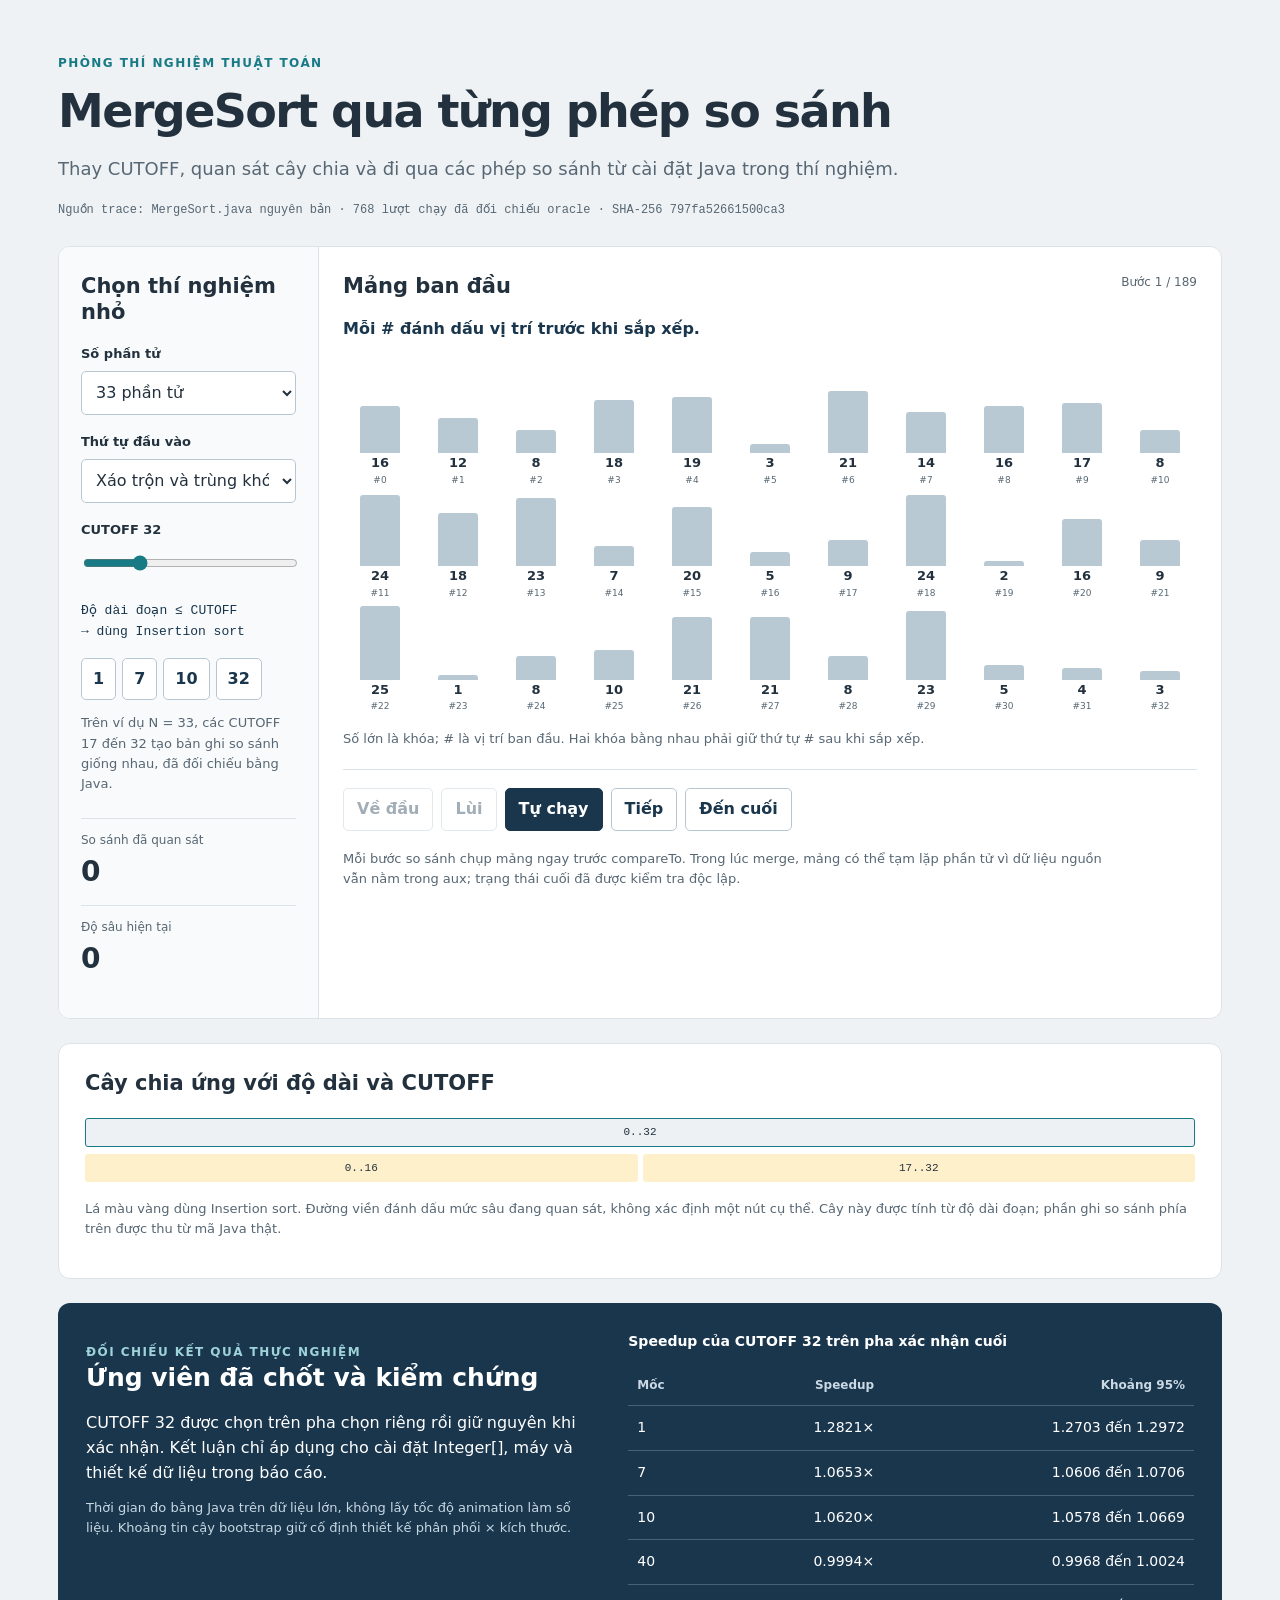
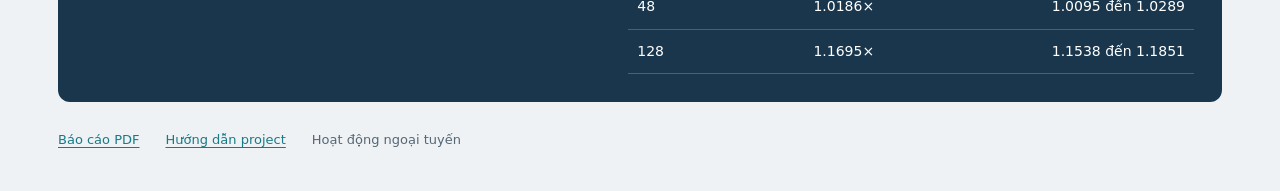
